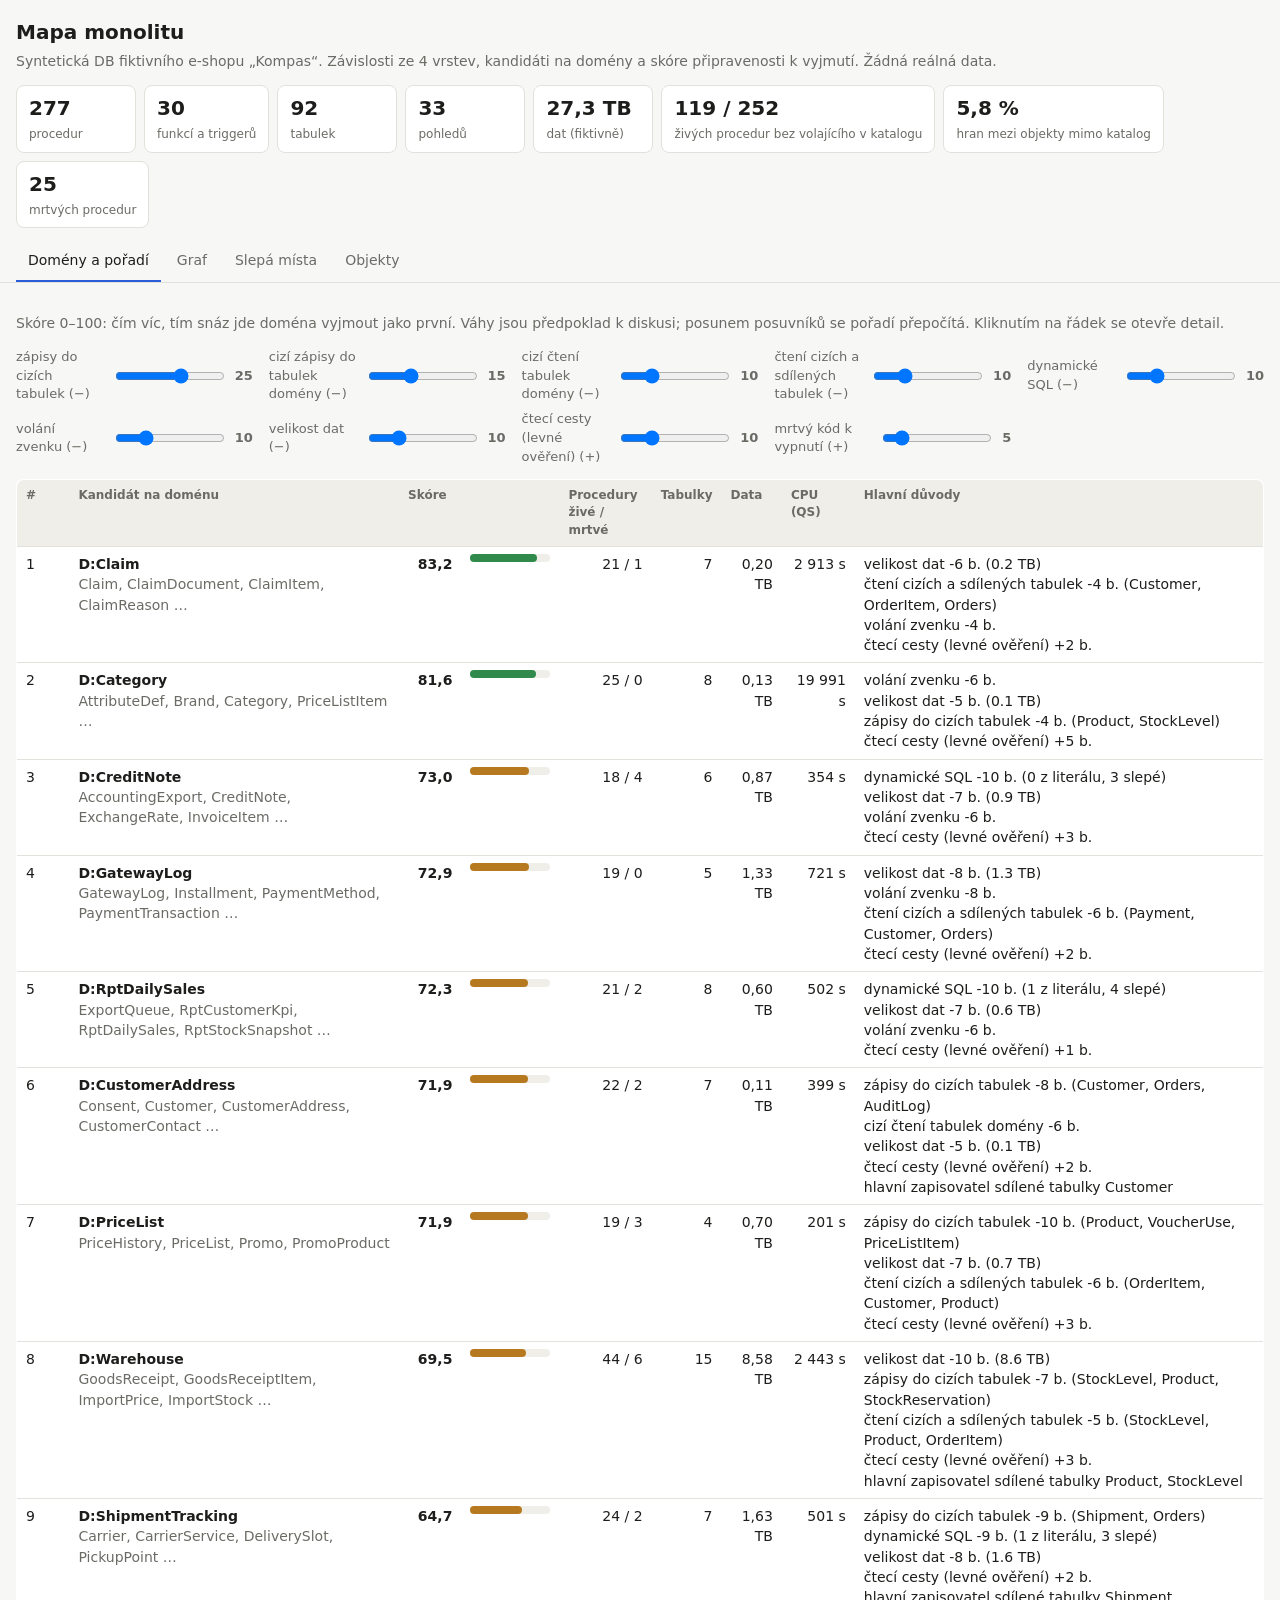
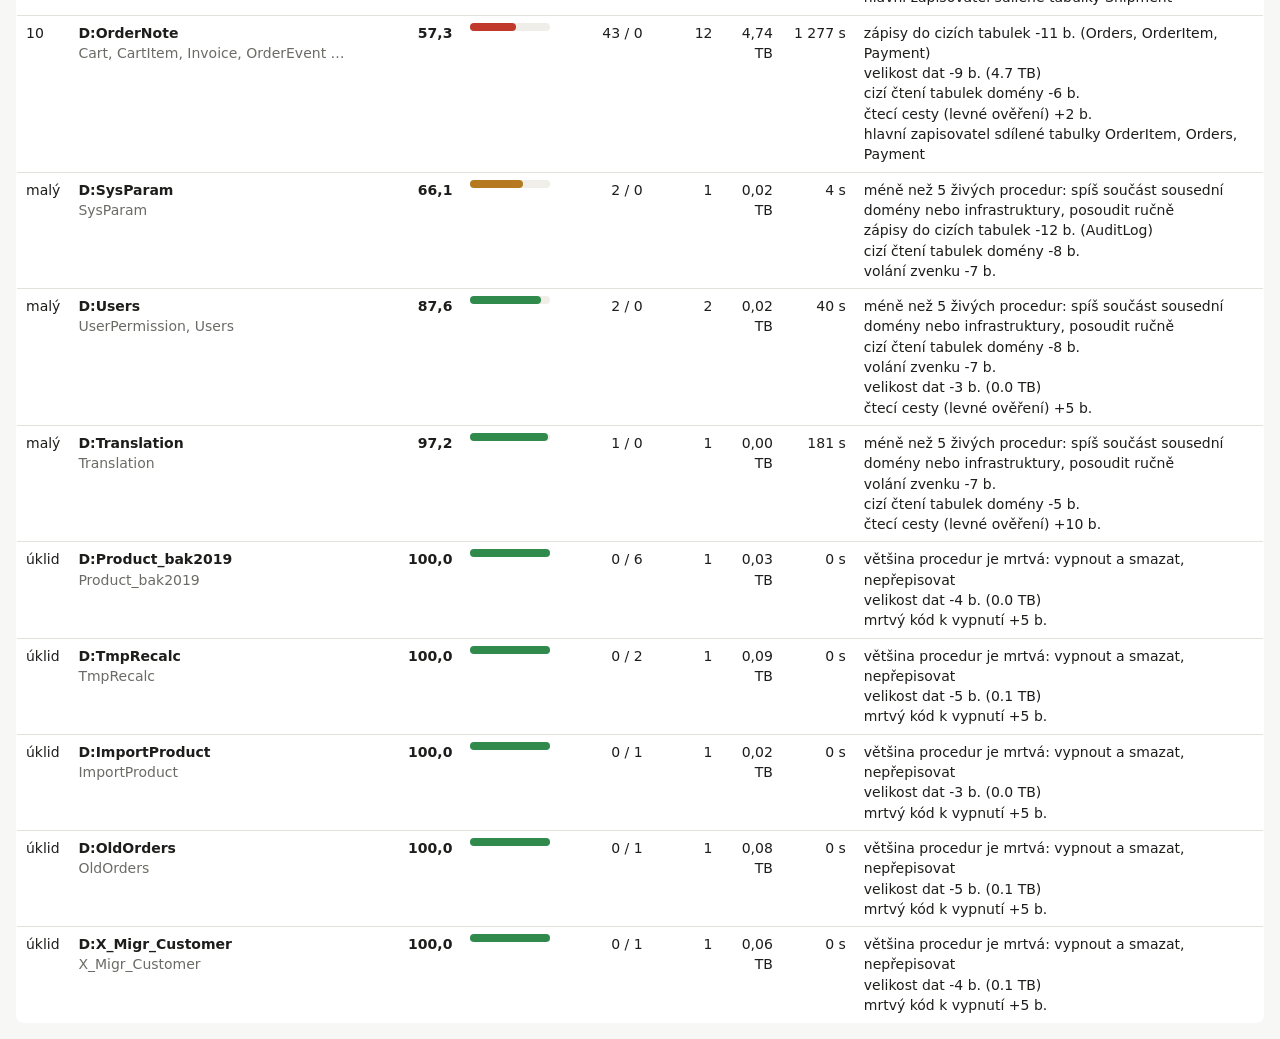
==== mapa-monolitu/site/index.html @ 92e1256c "Výstupy analýzy: out/map.json, out/report.md, kontextové balíčky, site/index.html Vygenerováno pytho" ====
<!doctype html>
<html lang="cs">
<head>
<meta charset="utf-8">
<meta name="viewport" content="width=device-width, initial-scale=1">
<title>Mapa monolitu</title>
<style>
:root{
  --bg:#f7f7f5;--panel:#ffffff;--ink:#1d1d1b;--muted:#6b6b66;--line:#e2e1dc;--accent:#2b5fd9;
  --good:#2f8a4c;--warn:#b7791f;--bad:#c0392b;--chip:#efeee9;--code:#f3f2ee;
  --l-static:#6b7280;--l-dynamic:#d97706;--l-runtime:#7c3aed;--l-client:#0891b2;--l-agent:#db2777;
}
@media (prefers-color-scheme: dark){:root:not([data-theme="light"]){
  --bg:#151514;--panel:#1e1e1c;--ink:#ecebe6;--muted:#a3a29b;--line:#34332f;--accent:#7aa2ff;
  --good:#5cc27f;--warn:#e0a93f;--bad:#ef6b5b;--chip:#2a2a27;--code:#232320;
  --l-static:#9ca3af;--l-dynamic:#f59e0b;--l-runtime:#a78bfa;--l-client:#22d3ee;--l-agent:#f472b6;}}
:root[data-theme="dark"]{
  --bg:#151514;--panel:#1e1e1c;--ink:#ecebe6;--muted:#a3a29b;--line:#34332f;--accent:#7aa2ff;
  --good:#5cc27f;--warn:#e0a93f;--bad:#ef6b5b;--chip:#2a2a27;--code:#232320;
  --l-static:#9ca3af;--l-dynamic:#f59e0b;--l-runtime:#a78bfa;--l-client:#22d3ee;--l-agent:#f472b6;}
*{box-sizing:border-box}
body{margin:0;background:var(--bg);color:var(--ink);font:14px/1.45 system-ui,-apple-system,"Segoe UI",sans-serif}
header{padding:18px 16px 8px;max-width:1400px;margin:0 auto}
h1{font-size:20px;margin:0 0 4px}
.sub{color:var(--muted);margin:0}
.kpis{display:flex;flex-wrap:wrap;gap:8px;margin:14px 0 4px}
.kpi{background:var(--panel);border:1px solid var(--line);border-radius:8px;padding:8px 12px;min-width:120px}
.kpi b{display:block;font-size:20px}
.kpi span{color:var(--muted);font-size:12px}
nav{max-width:1400px;margin:0 auto;padding:0 16px;display:flex;gap:4px;border-bottom:1px solid var(--line);overflow-x:auto}
nav button{background:none;border:0;border-bottom:2px solid transparent;padding:10px 12px;color:var(--muted);font:inherit;cursor:pointer;white-space:nowrap}
nav button.on{color:var(--ink);border-color:var(--accent)}
main{max-width:1400px;margin:0 auto;padding:16px}
.tab{display:none}.tab.on{display:block}
table{border-collapse:collapse;width:100%;background:var(--panel);border:1px solid var(--line);border-radius:8px;overflow:hidden}
th,td{padding:7px 9px;border-bottom:1px solid var(--line);text-align:left;vertical-align:top}
th{font-size:12px;color:var(--muted);font-weight:600;background:var(--chip)}
td.n{text-align:right;font-variant-numeric:tabular-nums}
tr.click{cursor:pointer}tr.click:hover{background:var(--chip)}
.wrap{overflow-x:auto}
.bar{height:8px;border-radius:4px;background:var(--chip);position:relative;min-width:80px}
.bar i{position:absolute;left:0;top:0;bottom:0;border-radius:4px;background:var(--good)}
.chip{display:inline-block;background:var(--chip);border-radius:10px;padding:1px 8px;margin:1px 2px;font-size:12px}
.lay{display:inline-block;width:9px;height:9px;border-radius:50%;margin-right:4px;vertical-align:middle}
.grid{display:grid;grid-template-columns:minmax(0,1fr) 380px;gap:16px}
@media (max-width:900px){.grid{grid-template-columns:1fr}}
.panel{background:var(--panel);border:1px solid var(--line);border-radius:8px;padding:12px}
canvas{width:100%;height:640px;display:block;background:var(--panel);border:1px solid var(--line);border-radius:8px;touch-action:none}
@media (max-width:600px){canvas{height:420px}}
.controls{display:flex;flex-wrap:wrap;gap:8px;align-items:center;margin-bottom:8px}
select,input[type=search]{font:inherit;padding:5px 8px;border:1px solid var(--line);border-radius:6px;background:var(--panel);color:var(--ink);max-width:100%}
label{font-size:13px;color:var(--muted)}
pre{background:var(--code);padding:10px;border-radius:6px;overflow:auto;font-size:12px;max-height:420px}
.muted{color:var(--muted)}
h2{font-size:16px;margin:18px 0 8px}h3{font-size:14px;margin:14px 0 6px}
.weights{display:grid;grid-template-columns:repeat(auto-fill,minmax(230px,1fr));gap:6px 16px;margin:8px 0 12px}
.weights label{display:flex;justify-content:space-between;gap:8px;align-items:center}
.weights input{width:110px}
.note{border-left:3px solid var(--warn);padding:6px 10px;background:var(--panel);margin:8px 0}
ul{padding-left:18px}
</style>
</head>
<body>
<header>
  <h1>Mapa monolitu</h1>
  <p class="sub">Syntetická DB fiktivního e-shopu „Kompas“. Závislosti ze 4 vrstev, kandidáti na domény a skóre připravenosti k vyjmutí. Žádná reálná data.</p>
  <div class="kpis" id="kpis"></div>
</header>
<nav id="nav">
  <button data-t="domeny" class="on">Domény a pořadí</button>
  <button data-t="graf">Graf</button>
  <button data-t="slepa">Slepá místa</button>
  <button data-t="objekty">Objekty</button>
</nav>
<main>
  <section class="tab on" id="domeny">
    <p class="muted">Skóre 0–100: čím víc, tím snáz jde doména vyjmout jako první. Váhy jsou předpoklad k diskusi; posunem posuvníků se pořadí přepočítá. Kliknutím na řádek se otevře detail.</p>
    <div class="weights" id="weights"></div>
    <div class="wrap"><table id="domtab"></table></div>
    <div id="domdetail"></div>
  </section>
  <section class="tab" id="graf">
    <div class="controls">
      <label>Doména <select id="fdom"><option value="">všechny</option></select></label>
      <label><input type="checkbox" id="fshared" checked> sdílené uzly</label>
      <label><input type="checkbox" id="fdead"> mrtvé</label>
      <input type="search" id="fsearch" placeholder="hledat objekt…">
      <span id="legend"></span>
    </div>
    <div class="grid">
      <canvas id="cv"></canvas>
      <div class="panel" id="detail"><p class="muted">Klikni na uzel. Kolečka = procedury a funkce, čtverce = tabulky (velikost podle dat). Barva hrany = vrstva, která ji viděla.</p></div>
    </div>
  </section>
  <section class="tab" id="slepa"></section>
  <section class="tab" id="objekty">
    <div class="controls"><input type="search" id="osearch" placeholder="filtr…"><select id="otype"><option value="">všechny typy</option><option>P</option><option>FN</option><option>TR</option><option>U</option><option>V</option></select></div>
    <div class="grid"><div class="wrap"><table id="otab"></table></div><div class="panel" id="odetail"><p class="muted">Vyber objekt.</p></div></div>
  </section>
</main>
<script>
const DATA = {"generated_by":"mapa-monolitu analyze.py","summary":{"procedures":277,"functions":24,"triggers":6,"tables":92,"views":33,"status":{"živá":250,"mrtvá":25,"mimo okno měření":1,"v klientovi, nepoužitá":1},"layers":{"total":1997,"by_layer":{"static":1959,"dynamic":15,"runtime":36,"client":4},"only":{"static":1956,"client":4,"runtime":21},"not_in_catalog":116,"not_in_catalog_pct":5.8,"entry_edges":{"client":115,"agent":44,"runtime:client":114,"runtime:agent":41,"runtime:web":7,"runtime:other":1}},"shared_tables":{"StockLevel":38,"Product":46,"OrderItem":47,"Orders":68,"Customer":62,"Payment":23,"Shipment":26,"AuditLog":116,"ErrorLog":17,"Counter":21,"JobRun":42},"shared_procs":{"usp_Audit_Write":114,"fn_WorkingDaysBetween":14,"usp_JobRun_Start":40,"usp_JobRun_End":40,"usp_Counter_Next":20,"fn_UserName":12,"fn_SplitString":9,"usp_SysParam_Get":15,"fn_GetSysParam":10,"usp_Error_Log":16,"usp_User_CheckPermission":8,"fn_Translate":8,"fn_IsWorkingDay":12,"usp_Rpt_RptCustomerKpi_GetByCode":8,"usp_Rpt_RptDailySales_GetByCode":8},"shared_owner":{"StockLevel":"D:Warehouse","Product":"D:Warehouse","OrderItem":"D:OrderNote","Orders":"D:OrderNote","Customer":"D:CustomerAddress","Payment":"D:OrderNote","Shipment":"D:ShipmentTracking","AuditLog":"infrastruktura","ErrorLog":"infrastruktura","Counter":"infrastruktura","JobRun":"infrastruktura"},"lpa_iterations":9,"elapsed_s":0.29,"blind":{"caller_dependent":[{"obj":"usp_Product_Brand_Insert","ref":"usp_Audit_Write"},{"obj":"usp_Product_Product_Dispatch","ref":"usp_Product_Brand_GetByCode"},{"obj":"usp_Product_Product_Cancel","ref":"usp_Product_Brand_List"},{"obj":"usp_Claim_Claim_Get","ref":"usp_Audit_Write"},{"obj":"usp_Cust_Customer_Recalc","ref":"usp_Audit_Write"},{"obj":"usp_Cust_CustomerSegment_Dispatch","ref":"usp_Cust_Customer_Insert"},{"obj":"usp_Order_Cancel","ref":"usp_Audit_Write"},{"obj":"usp_Order_CartItem_Cleanup","ref":"usp_Audit_Write"},{"obj":"usp_Order_Recalc","ref":"usp_Audit_Write"},{"obj":"usp_Order_Create","ref":"spSklad_StockMovement_Update"},{"obj":"usp_Order_Create","ref":"usp_Cust_LoyaltyAccount_Merge"},{"obj":"usp_Pay_GatewayLog_Update","ref":"usp_Audit_Write"},{"obj":"usp_Pay_GatewayLog_Update","ref":"usp_Audit_Write"},{"obj":"usp_Price_Promo_Get","ref":"usp_SysParam_Get"},{"obj":"usp_Price_Voucher_Confirm","ref":"usp_Audit_Write"},{"obj":"usp_Rpt_Kpi_RptDailySales","ref":"usp_Audit_Write"},{"obj":"spSklad_Warehouse_Delete","ref":"usp_Audit_Write"}],"cross_db":[{"obj":"usp_Product_ProductAttribute_Cleanup","ref":"Archive.dbo.ProductAttribute_Archive","op":"write"},{"obj":"usp_Cust_Customer_Nightly","ref":"DWH.dbo.Customer_Archive","op":"write"},{"obj":"usp_Inv_Invoice_Hourly","ref":"Accounting.dbo.Invoice_Archive","op":"write"},{"obj":"usp_Inv_YearClose","ref":"Accounting.dbo.YearBalance","op":"write"},{"obj":"usp_Order_OrderStatusHistory_Archive","ref":"DWH.dbo.OrderStatusHistory_Archive","op":"write"},{"obj":"usp_Order_OrderEvent_MonthClose","ref":"Accounting.dbo.OrderEvent_Archive","op":"write"},{"obj":"usp_Order_Export","ref":"Archive.dbo.Orders","op":"write"},{"obj":"usp_Order_OrderNote_Nightly","ref":"Accounting.dbo.OrderNote_Archive","op":"write"},{"obj":"usp_Pay_Payment_Cleanup","ref":"Accounting.dbo.Payment_Archive","op":"write"},{"obj":"usp_Price_PriceHistory_MonthClose","ref":"DWH.dbo.PriceHistory_Archive","op":"write"},{"obj":"usp_Rpt_RptStockSnapshot_MonthClose","ref":"Archive.dbo.RptStockSnapshot","op":"write"},{"obj":"usp_Rpt_RptDailySales_Export","ref":"Accounting.dbo.RptDailySales","op":"write"},{"obj":"usp_AuditLog_Purge","ref":"Archive.dbo.AuditLog_Archive","op":"write"}],"dynamic_blind":[{"obj":"usp_Product_Product_Rebuild"},{"obj":"usp_Inv_AccountingExport_MonthClose"},{"obj":"usp_Inv_Invoice_Sync"},{"obj":"usp_Inv_Invoice_Update"},{"obj":"usp_Inv_ExchangeRate_Approve"},{"obj":"usp_Migr2019_Customer"},{"obj":"usp_Migr2019_Product"},{"obj":"usp_Import_Product"},{"obj":"usp_Import_Stock"},{"obj":"usp_Import_Price"},{"obj":"usp_Tmp_FixStock"},{"obj":"usp_Order_OrderEvent_Cancel"},{"obj":"usp_Pay_Payment_Search"},{"obj":"usp_Rpt_Margin_Sales_2024"},{"obj":"usp_Rpt_Margin_RptDailySales"},{"obj":"usp_Rpt_RptDailySales_MonthClose"},{"obj":"usp_Rpt_Dispatch"},{"obj":"usp_Ship_ShipmentTracking_Delete"},{"obj":"usp_Ship_Shipment_Nightly"},{"obj":"usp_Ship_SendToCarrier"},{"obj":"spSklad_Location_Update"}],"client_unresolved":[{"file":"src\\Konzole\\Reporty\\uReportRunner.pas","line":"211","expression":"'usp_Rpt_' + cbReport.Text"}],"agent_non_tsql":[{"job":"KOMPAS - Feed Heureka","proc":"usp_Rpt_Export_Heureka","subsystem":"PowerShell"}]},"static_dead_but_alive":[{"proc":"spSklad_InventoryCount_Cancel","runtime":19428,"seen_by":["client"],"apps":["Konzole.exe"]},{"proc":"spSklad_InventoryCount_Check","runtime":27383,"seen_by":["client"],"apps":["Konzole.exe"]},{"proc":"spSklad_InventoryCount_Nightly","runtime":2,"seen_by":["agent"],"apps":["SQLAgent - TSQL JobStep"]},{"proc":"spSklad_StockLevel_Close","runtime":8152,"seen_by":["client"],"apps":["Konzole.exe"]},{"proc":"spSklad_StockLevel_Delete","runtime":899,"seen_by":["client"],"apps":["Konzole.exe"]},{"proc":"spSklad_StockReservation_Export","runtime":4032,"seen_by":["agent"],"apps":["SQLAgent - TSQL JobStep"]},{"proc":"spSklad_Warehouse_Approve","runtime":8923,"seen_by":["client"],"apps":["Konzole.exe"]},{"proc":"spSklad_Warehouse_Delete","runtime":3217,"seen_by":["client"],"apps":["Konzole.exe"]},{"proc":"spSklad_Warehouse_Export","runtime":2,"seen_by":["agent"],"apps":["SQLAgent - TSQL JobStep"]},{"proc":"spSklad_Warehouse_SetStatus","runtime":27941,"seen_by":["client"],"apps":["Konzole.exe"]},{"proc":"usp_AuditLog_Purge","runtime":42,"seen_by":["agent"],"apps":["SQLAgent - TSQL JobStep"]},{"proc":"usp_Claim_ClaimReason_Cleanup","runtime":42,"seen_by":["agent"],"apps":["SQLAgent - TSQL JobStep"]},{"proc":"usp_Claim_ClaimReason_Hourly","runtime":42,"seen_by":["agent"],"apps":["SQLAgent - TSQL JobStep"]},{"proc":"usp_Claim_ClaimStatusHistory_Cleanup","runtime":42,"seen_by":["agent"],"apps":["SQLAgent - TSQL JobStep"]},{"proc":"usp_Claim_ClaimStatusHistory_Confirm","runtime":1064,"seen_by":["client"],"apps":["Konzole.exe"]},{"proc":"usp_Claim_Claim_Archive","runtime":4032,"seen_by":["agent"],"apps":["SQLAgent - TSQL JobStep"]},{"proc":"usp_Claim_Create","runtime":199741,"seen_by":["client"],"apps":["Kompas.Web.Api","Konzole.exe"]},{"proc":"usp_Claim_GetDetail","runtime":84948,"seen_by":["client"],"apps":["Kompas.Web.Api","Konzole.exe"]},{"proc":"usp_Claim_OverdueCheck","runtime":42,"seen_by":["agent"],"apps":["SQLAgent - TSQL JobStep"]},{"proc":"usp_Claim_Search","runtime":13848,"seen_by":["client"],"apps":["Konzole.exe"]},{"proc":"usp_Claim_SetStatus","runtime":21,"seen_by":["client"],"apps":["Konzole.exe"]},{"proc":"usp_Cust_CustomerAddress_Confirm","runtime":2112,"seen_by":["client"],"apps":["Konzole.exe"]},{"proc":"usp_Cust_CustomerAddress_Dispatch","runtime":2974,"seen_by":["client"],"apps":["Konzole.exe"]},{"proc":"usp_Cust_CustomerContact_MonthClose","runtime":1008,"seen_by":["agent"],"apps":["SQLAgent - TSQL JobStep"]},{"proc":"usp_Cust_CustomerSegment_Dispatch","runtime":233,"seen_by":["client"],"apps":["Konzole.exe"]},{"proc":"usp_Cust_Customer_MonthClose","runtime":42,"seen_by":["agent"],"apps":["SQLAgent - TSQL JobStep"]},{"proc":"usp_Cust_Customer_Nightly","runtime":1008,"seen_by":["agent"],"apps":["SQLAgent - TSQL JobStep"]},{"proc":"usp_Cust_Customer_Rebuild","runtime":33813,"seen_by":["client"],"apps":["Konzole.exe"]},{"proc":"usp_Import_Stock","runtime":1008,"seen_by":["agent"],"apps":["SQLAgent - TSQL JobStep"]},{"proc":"usp_Inv_AccountingExport_MonthClose","runtime":42,"seen_by":["agent"],"apps":["SQLAgent - TSQL JobStep"]},{"proc":"usp_Inv_Invoice_Confirm","runtime":69,"seen_by":["client"],"apps":["Konzole.exe"]},{"proc":"usp_Inv_Invoice_Hourly","runtime":4032,"seen_by":["agent"],"apps":["SQLAgent - TSQL JobStep"]},{"proc":"usp_Inv_Invoice_Rebuild","runtime":22,"seen_by":["client"],"apps":["Konzole.exe"]},{"proc":"usp_Inv_Invoice_Sync","runtime":23085,"seen_by":["client"],"apps":["Konzole.exe"]},{"proc":"usp_Inv_LedgerEntry_MonthClose","runtime":1008,"seen_by":["agent"],"apps":["SQLAgent - TSQL JobStep"]},{"proc":"usp_Inv_VatRate_Dispatch","runtime":312,"seen_by":["client"],"apps":["Konzole.exe"]},{"proc":"usp_Order_Cancel","runtime":151,"seen_by":["client"],"apps":["Konzole.exe"]},{"proc":"usp_Order_CartItem_Archive","runtime":2,"seen_by":["agent"],"apps":["SQLAgent - TSQL JobStep"]},{"proc":"usp_Order_CartItem_Cleanup","runtime":42,"seen_by":["agent"],"apps":["SQLAgent - TSQL JobStep"]},{"proc":"usp_Order_Create","runtime":46301,"seen_by":["client"],"apps":["Kompas.Web.Api","Konzole.exe"]},{"proc":"usp_Order_Dispatch","runtime":198,"seen_by":["client"],"apps":["Konzole.exe"]},{"proc":"usp_Order_Export","runtime":2,"seen_by":["agent"],"apps":["SQLAgent - TSQL JobStep"]},{"proc":"usp_Order_OrderEvent_Cancel","runtime":25,"seen_by":["client"],"apps":["Konzole.exe"]},{"proc":"usp_Order_OrderEvent_MonthClose","runtime":42,"seen_by":["agent"],"apps":["SQLAgent - TSQL JobStep"]},{"proc":"usp_Order_OrderEvent_Sync","runtime":308,"seen_by":["client"],"apps":["Konzole.exe"]},{"proc":"usp_Order_OrderItem_Nightly","runtime":1008,"seen_by":["agent"],"apps":["SQLAgent - TSQL JobStep"]},{"proc":"usp_Order_OrderNote_Check","runtime":993,"seen_by":["client"],"apps":["Konzole.exe"]},{"proc":"usp_Order_OrderNote_Nightly","runtime":42,"seen_by":["agent"],"apps":["SQLAgent - TSQL JobStep"]},{"proc":"usp_Order_OrderStatusHistory_Archive","runtime":2,"seen_by":["agent"],"apps":["SQLAgent - TSQL JobStep"]},{"proc":"usp_Order_Sync","runtime":143,"seen_by":["client"],"apps":["Konzole.exe"]},{"proc":"usp_Pay_Installment_Delete","runtime":2842,"seen_by":["client"],"apps":["Konzole.exe"]},{"proc":"usp_Pay_PaymentTransaction_Dispatch","runtime":1421,"seen_by":["client"],"apps":["Konzole.exe"]},{"proc":"usp_Pay_PaymentTransaction_Sync","runtime":4130,"seen_by":["client"],"apps":["Konzole.exe"]},{"proc":"usp_Pay_Payment_Cancel","runtime":260,"seen_by":["client"],"apps":["Konzole.exe"]},{"proc":"usp_Pay_Payment_Cleanup","runtime":42,"seen_by":["agent"],"apps":["SQLAgent - TSQL JobStep"]},{"proc":"usp_Pay_Payment_List","runtime":8307,"seen_by":["client"],"apps":["Konzole.exe"]},{"proc":"usp_Po_GoodsReceipt_Get","runtime":197,"seen_by":["client"],"apps":["Konzole.exe"]},{"proc":"usp_Po_GoodsReceipt_GetDetail","runtime":9369,"seen_by":["client"],"apps":["Konzole.exe"]},{"proc":"usp_Po_GoodsReceipt_Sync","runtime":26501,"seen_by":["client"],"apps":["Konzole.exe"]},{"proc":"usp_Po_Supplier_Cancel","runtime":317,"seen_by":["client"],"apps":["Konzole.exe"]},{"proc":"usp_Po_Supplier_Close","runtime":31058,"seen_by":["client"],"apps":["Konzole.exe"]},{"proc":"usp_Po_Supplier_Dispatch","runtime":2178,"seen_by":["client"],"apps":["Konzole.exe"]},{"proc":"usp_Po_Supplier_Hourly","runtime":4032,"seen_by":["agent"],"apps":["SQLAgent - TSQL JobStep"]},{"proc":"usp_Po_Supplier_SetStatus","runtime":18212,"seen_by":["client"],"apps":["Konzole.exe"]},{"proc":"usp_Price_PriceHistory_MonthClose","runtime":42,"seen_by":["agent"],"apps":["SQLAgent - TSQL JobStep"]},{"proc":"usp_Price_PriceList_MonthClose","runtime":42,"seen_by":["agent"],"apps":["SQLAgent - TSQL JobStep"]},{"proc":"usp_Price_PriceList_SetStatus","runtime":4173,"seen_by":["client"],"apps":["Konzole.exe"]},{"proc":"usp_Price_Promo_Cancel","runtime":2277,"seen_by":["client"],"apps":["Konzole.exe"]},{"proc":"usp_Price_Promo_Import","runtime":141,"seen_by":["client"],"apps":["Konzole.exe"]},{"proc":"usp_Price_Promo_Save","runtime":39589,"seen_by":["client"],"apps":["Konzole.exe"]},{"proc":"usp_Price_Voucher_Confirm","runtime":933,"seen_by":["client"],"apps":["Konzole.exe"]},{"proc":"usp_Product_AttributeDef_Process","runtime":51,"seen_by":["client"],"apps":["Konzole.exe"]},{"proc":"usp_Product_Brand_Cleanup","runtime":2,"seen_by":["agent"],"apps":["SQLAgent - TSQL JobStep"]},{"proc":"usp_Product_Category_Nightly","runtime":2,"seen_by":["agent"],"apps":["SQLAgent - TSQL JobStep"]},{"proc":"usp_Product_ProductAttribute_Cleanup","runtime":2,"seen_by":["agent"],"apps":["SQLAgent - TSQL JobStep"]},{"proc":"usp_Product_ProductAttribute_Process","runtime":371144,"seen_by":["jen běh"],"apps":["Kompas.Web.Api"]},{"proc":"usp_Product_ProductCategory_GetByCode","runtime":29102,"seen_by":["client"],"apps":["Konzole.exe"]},{"proc":"usp_Product_Product_Cancel","runtime":3959,"seen_by":["client"],"apps":["Konzole.exe"]},{"proc":"usp_Product_Product_Confirm","runtime":260,"seen_by":["client"],"apps":["Konzole.exe"]},{"proc":"usp_Product_Product_Dispatch","runtime":535083,"seen_by":["jen běh"],"apps":["Kompas.Web.Api"]},{"proc":"usp_Product_Product_Find","runtime":389172,"seen_by":["jen běh"],"apps":["Kompas.Web.Api"]},{"proc":"usp_Product_Product_Rebuild","runtime":181616,"seen_by":["jen běh"],"apps":["Kompas.Web.Api"]},{"proc":"usp_Rpt_Customers_RptDailySales","runtime":292,"seen_by":["client"],"apps":["Konzole.exe"]},{"proc":"usp_Rpt_Dispatch","runtime":12096,"seen_by":["agent"],"apps":["SQLAgent - TSQL JobStep"]},{"proc":"usp_Rpt_Export_Accounting","runtime":5851,"seen_by":["jen běh"],"apps":[]},{"proc":"usp_Rpt_Export_Email","runtime":2050,"seen_by":["jen běh"],"apps":[]},{"proc":"usp_Rpt_Export_Heureka","runtime":3499,"seen_by":["agent"],"apps":[".Net SqlClient Data Provider (Invoke-Sqlcmd)"]},{"proc":"usp_Rpt_Export_RptDailySales","runtime":67,"seen_by":["client"],"apps":["Konzole.exe"]},{"proc":"usp_Rpt_Export_Sales_2026","runtime":293,"seen_by":["client"],"apps":["Konzole.exe"]},{"proc":"usp_Rpt_Kpi_ExportQueue","runtime":142,"seen_by":["client"],"apps":["Konzole.exe"]},{"proc":"usp_Rpt_Kpi_RptDailySales","runtime":3685,"seen_by":["client"],"apps":["Konzole.exe"]},{"proc":"usp_Rpt_Margin_RptDailySales","runtime":37301,"seen_by":["client"],"apps":["Konzole.exe"]},{"proc":"usp_Rpt_Margin_Sales_2024","runtime":12393,"seen_by":["client"],"apps":["Konzole.exe"]},{"proc":"usp_Rpt_RptDailySales_Cleanup","runtime":2,"seen_by":["agent"],"apps":["SQLAgent - TSQL JobStep"]},{"proc":"usp_Rpt_RptDailySales_Export","runtime":4032,"seen_by":["agent"],"apps":["SQLAgent - TSQL JobStep"]},{"proc":"usp_Rpt_RptDailySales_MonthClose","runtime":1008,"seen_by":["agent"],"apps":["SQLAgent - TSQL JobStep"]},{"proc":"usp_Rpt_RptStockSnapshot_Cleanup","runtime":42,"seen_by":["agent"],"apps":["SQLAgent - TSQL JobStep"]},{"proc":"usp_Rpt_RptStockSnapshot_MonthClose","runtime":4032,"seen_by":["agent"],"apps":["SQLAgent - TSQL JobStep"]},{"proc":"usp_Rpt_Sales_2024_Cleanup","runtime":42,"seen_by":["agent"],"apps":["SQLAgent - TSQL JobStep"]},{"proc":"usp_Rpt_Sales_2026_MonthClose","runtime":2,"seen_by":["agent"],"apps":["SQLAgent - TSQL JobStep"]},{"proc":"usp_Rpt_Stock_RptDailySales","runtime":5030,"seen_by":["client"],"apps":["Konzole.exe"]},{"proc":"usp_Rpt_Weekly_RptDailySales","runtime":6894,"seen_by":["client"],"apps":["Konzole.exe"]},{"proc":"usp_Ship_CarrierService_Cancel","runtime":123,"seen_by":["client"],"apps":["Konzole.exe"]},{"proc":"usp_Ship_Carrier_CeskaPosta","runtime":4928,"seen_by":["client"],"apps":["Konzole.exe"]},{"proc":"usp_Ship_Carrier_GLS_old","runtime":170,"seen_by":["client"],"apps":["Konzole.exe"]},{"proc":"usp_Ship_Carrier_PPL","runtime":539,"seen_by":["client"],"apps":["Konzole.exe"]},{"proc":"usp_Ship_DeliverySlot_Cleanup","runtime":42,"seen_by":["agent"],"apps":["SQLAgent - TSQL JobStep"]},{"proc":"usp_Ship_DeliverySlot_Close","runtime":9152,"seen_by":["client"],"apps":["Konzole.exe"]},{"proc":"usp_Ship_DeliverySlot_List","runtime":22,"seen_by":["client"],"apps":["Konzole.exe"]},{"proc":"usp_Ship_SendToCarrier","runtime":447,"seen_by":["client"],"apps":["Konzole.exe"]},{"proc":"usp_Ship_ShipmentItem_Cleanup","runtime":42,"seen_by":["agent"],"apps":["SQLAgent - TSQL JobStep"]},{"proc":"usp_Ship_ShipmentItem_Dispatch","runtime":1236,"seen_by":["client"],"apps":["Konzole.exe"]},{"proc":"usp_Ship_Shipment_List","runtime":103,"seen_by":["client"],"apps":["Konzole.exe"]},{"proc":"usp_Ship_Shipment_Nightly","runtime":42,"seen_by":["agent"],"apps":["SQLAgent - TSQL JobStep"]},{"proc":"usp_Ship_Shipment_Rebuild","runtime":1494,"seen_by":["client"],"apps":["Konzole.exe"]},{"proc":"usp_SysParam_Set","runtime":6839,"seen_by":["client"],"apps":["Konzole.exe"]},{"proc":"usp_Translation_Get","runtime":38149,"seen_by":["client"],"apps":["Konzole.exe"]},{"proc":"usp_User_Get","runtime":45,"seen_by":["client"],"apps":["Konzole.exe"]},{"proc":"usp_User_Save","runtime":9290,"seen_by":["client"],"apps":["Konzole.exe"]}],"weights":{"foreign_writes":25,"inbound_writes":15,"inbound_reads":10,"foreign_reads":10,"dynamic_sql":10,"external_calls":10,"data_size":10,"bonus_readonly":10,"bonus_dead":5},"weight_labels":{"foreign_writes":"zápisy do cizích tabulek","inbound_writes":"cizí zápisy do tabulek domény","inbound_reads":"cizí čtení tabulek domény","foreign_reads":"čtení cizích a sdílených tabulek","dynamic_sql":"dynamické SQL","external_calls":"volání zvenku","data_size":"velikost dat","bonus_readonly":"čtecí cesty (levné ověření)","bonus_dead":"mrtvý kód k vypnutí"},"evaluation":{"purity":0.879,"clusters":18,"true_domains":13,"majority":{"D:CreditNote":"Invoicing","D:Category":"Catalog","D:ShipmentTracking":"Shipping","D:OrderNote":"Orders","D:Claim":"Claims","D:CustomerAddress":"Customers","D:RptDailySales":"Reporting","D:GatewayLog":"Payments","D:Warehouse":"Warehouse","D:ImportProduct":"Legacy","D:OldOrders":"Legacy","D:PriceList":"Pricing","D:Product_bak2019":"Legacy","D:SysParam":"Shared","D:TmpRecalc":"Legacy","D:Translation":"Shared","D:Users":"Shared","D:X_Migr_Customer":"Legacy"},"split":{"Invoicing":["D:CreditNote"],"Catalog":["D:Category"],"Shipping":["D:ShipmentTracking"],"Orders":["D:OrderNote"],"Claims":["D:Claim"],"Customers":["D:CustomerAddress"],"Reporting":["D:RptDailySales"],"Payments":["D:GatewayLog"],"Warehouse":["D:Warehouse"],"Legacy":["D:ImportProduct","D:OldOrders","D:Product_bak2019","D:TmpRecalc","D:X_Migr_Customer"],"Pricing":["D:PriceList"],"Shared":["D:SysParam","D:Translation","D:Users"]},"absorbed":["Purchasing"],"dead_true":26,"dead_found":26,"dead_tp":26,"dead_fp":[],"dead_fn":[],"yearly_detected":true,"dyn_true":30,"dyn_found":30,"dyn_missed":[],"dyn_false":[],"client_unused_true":["usp_Order_OrderNote_Rebuild"]},"total_size_gb":27325.2,"live_procs":252,"modularity":0.762,"merges":15},"domains":[{"domain":"D:Claim","score":83.2,"components":{"foreign_writes":0.125,"inbound_writes":0.0,"inbound_reads":0.0,"foreign_reads":0.387,"dynamic_sql":0.286,"external_calls":0.381,"data_size":0.575,"bonus_readonly":0.238,"bonus_dead":0.045},"contrib":{"foreign_writes":-3.1,"inbound_writes":-0.0,"inbound_reads":-0.0,"foreign_reads":-3.9,"dynamic_sql":-2.9,"external_calls":-3.8,"data_size":-5.7,"bonus_readonly":2.4,"bonus_dead":0.2},"own_shared":[],"n_procs":22,"n_live":21,"n_dead":1,"n_tables":7,"tables":["Claim","ClaimDocument","ClaimItem","ClaimReason","ClaimStatusHistory","ReturnRequest","ServiceCenter"],"size_gb":198.3,"readonly":5,"dyn_literal":2,"dyn_blind":0,"foreign_write_targets":{"AuditLog":1,"ExportQueue":1,"StockLevel":1},"foreign_read_targets":{"Customer":9,"OrderItem":5,"Orders":5,"Product":2,"SysParam":1,"StockLevel":1,"Payment":1},"inbound_writers":{},"external":{"client":7,"agent":5,"web":2},"cpu_ms":2912828,"dead_share":0.05,"cleanup_only":false,"too_small":false,"why":["velikost dat -6 b. (0.2 TB)","čtení cizích a sdílených tabulek -4 b. (Customer, OrderItem, Orders)","volání zvenku -4 b.","čtecí cesty (levné ověření) +2 b."],"order":1},{"domain":"D:Category","score":81.6,"components":{"foreign_writes":0.148,"inbound_writes":0.042,"inbound_reads":0.176,"foreign_reads":0.357,"dynamic_sql":0.24,"external_calls":0.587,"data_size":0.529,"bonus_readonly":0.48,"bonus_dead":0.0},"contrib":{"foreign_writes":-3.7,"inbound_writes":-0.6,"inbound_reads":-1.8,"foreign_reads":-3.6,"dynamic_sql":-2.4,"external_calls":-5.9,"data_size":-5.3,"bonus_readonly":4.8,"bonus_dead":0.0},"own_shared":[],"n_procs":25,"n_live":25,"n_dead":0,"n_tables":8,"tables":["AttributeDef","Brand","Category","PriceListItem","ProductAttribute","ProductCategory","ProductImage","ProductText"],"size_gb":129.8,"readonly":12,"dyn_literal":0,"dyn_blind":1,"foreign_write_targets":{"Product":3,"StockLevel":1},"foreign_read_targets":{"Product":8,"SupplierProduct":8,"StockLevel":4,"PriceList":1,"Customer":1,"OrderItem":1,"Promo":1,"VoucherUse":1},"inbound_writers":{"D:PriceList":1},"external":{"client":11,"jiné domény":4,"agent":3,"web":4},"cpu_ms":19991185,"dead_share":0.0,"cleanup_only":false,"too_small":false,"why":["volání zvenku -6 b.","velikost dat -5 b. (0.1 TB)","zápisy do cizích tabulek -4 b. (Product, StockLevel)","čtecí cesty (levné ověření) +5 b."],"order":2},{"domain":"D:CreditNote","score":73.0,"components":{"foreign_writes":0.087,"inbound_writes":0.045,"inbound_reads":0.0,"foreign_reads":0.547,"dynamic_sql":1.0,"external_calls":0.556,"data_size":0.735,"bonus_readonly":0.333,"bonus_dead":0.182},"contrib":{"foreign_writes":-2.2,"inbound_writes":-0.7,"inbound_reads":-0.0,"foreign_reads":-5.5,"dynamic_sql":-10.0,"external_calls":-5.6,"data_size":-7.3,"bonus_readonly":3.3,"bonus_dead":0.9},"own_shared":[],"n_procs":22,"n_live":18,"n_dead":4,"n_tables":6,"tables":["AccountingExport","CreditNote","ExchangeRate","InvoiceItem","LedgerEntry","VatRate"],"size_gb":868.7,"readonly":6,"dyn_literal":0,"dyn_blind":3,"foreign_write_targets":{"Invoice":2},"foreign_read_targets":{"Invoice":12,"Customer":5,"OrderItem":4,"Orders":4,"Product":2,"Payment":2},"inbound_writers":{"D:OrderNote":1},"external":{"jiné domény":3,"client":8,"agent":4},"cpu_ms":354153,"dead_share":0.18,"cleanup_only":false,"too_small":false,"why":["dynamické SQL -10 b. (0 z literálu, 3 slepé)","velikost dat -7 b. (0.9 TB)","volání zvenku -6 b.","čtecí cesty (levné ověření) +3 b."],"order":3},{"domain":"D:GatewayLog","score":72.9,"components":{"foreign_writes":0.179,"inbound_writes":0.0,"inbound_reads":0.0,"foreign_reads":0.554,"dynamic_sql":0.316,"external_calls":0.772,"data_size":0.781,"bonus_readonly":0.158,"bonus_dead":0.0},"contrib":{"foreign_writes":-4.5,"inbound_writes":-0.0,"inbound_reads":-0.0,"foreign_reads":-5.5,"dynamic_sql":-3.2,"external_calls":-7.7,"data_size":-7.8,"bonus_readonly":1.6,"bonus_dead":0.0},"own_shared":[],"n_procs":19,"n_live":19,"n_dead":0,"n_tables":5,"tables":["GatewayLog","Installment","PaymentMethod","PaymentTransaction","Refund"],"size_gb":1329.3,"readonly":3,"dyn_literal":0,"dyn_blind":1,"foreign_write_targets":{"Orders":3,"Payment":2},"foreign_read_targets":{"Payment":12,"Customer":10,"Orders":7,"LedgerEntry":1,"Invoice":1},"inbound_writers":{},"external":{"client":9,"jiné domény":12,"agent":1},"cpu_ms":721033,"dead_share":0.0,"cleanup_only":false,"too_small":false,"why":["velikost dat -8 b. (1.3 TB)","volání zvenku -8 b.","čtení cizích a sdílených tabulek -6 b. (Payment, Customer, Orders)","čtecí cesty (levné ověření) +2 b."],"order":4},{"domain":"D:RptDailySales","score":72.3,"components":{"foreign_writes":0.0,"inbound_writes":0.033,"inbound_reads":0.077,"foreign_reads":0.516,"dynamic_sql":1.0,"external_calls":0.571,"data_size":0.695,"bonus_readonly":0.095,"bonus_dead":0.087},"contrib":{"foreign_writes":-0.0,"inbound_writes":-0.5,"inbound_reads":-0.8,"foreign_reads":-5.2,"dynamic_sql":-10.0,"external_calls":-5.7,"data_size":-6.9,"bonus_readonly":1.0,"bonus_dead":0.4},"own_shared":[],"n_procs":23,"n_live":21,"n_dead":2,"n_tables":8,"tables":["ExportQueue","RptCustomerKpi","RptDailySales","RptStockSnapshot","Sales_2023","Sales_2024","Sales_2025","Sales_2026"],"size_gb":599.7,"readonly":2,"dyn_literal":1,"dyn_blind":4,"foreign_write_targets":{},"foreign_read_targets":{"Orders":8,"Product":7,"Customer":6,"OrderItem":6,"Payment":6,"Shipment":5,"StockLevel":4,"Invoice":3},"inbound_writers":{"D:Claim":1},"external":{"client":9,"agent":9,"other":1},"cpu_ms":502256,"dead_share":0.09,"cleanup_only":false,"too_small":false,"why":["dynamické SQL -10 b. (1 z literálu, 4 slepé)","velikost dat -7 b. (0.6 TB)","volání zvenku -6 b.","čtecí cesty (levné ověření) +1 b."],"order":5},{"domain":"D:CustomerAddress","score":71.9,"components":{"foreign_writes":0.31,"inbound_writes":0.133,"inbound_reads":0.637,"foreign_reads":0.418,"dynamic_sql":0.0,"external_calls":0.485,"data_size":0.515,"bonus_readonly":0.182,"bonus_dead":0.083},"contrib":{"foreign_writes":-7.8,"inbound_writes":-2.0,"inbound_reads":-6.4,"foreign_reads":-4.2,"dynamic_sql":-0.0,"external_calls":-4.8,"data_size":-5.1,"bonus_readonly":1.8,"bonus_dead":0.4},"own_shared":["Customer"],"n_procs":24,"n_live":22,"n_dead":2,"n_tables":7,"tables":["Consent","Customer","CustomerAddress","CustomerContact","CustomerSegment","LoyaltyAccount","LoyaltyTransaction"],"size_gb":113.4,"readonly":4,"dyn_literal":0,"dyn_blind":0,"foreign_write_targets":{"Customer":6,"Orders":2,"AuditLog":1},"foreign_read_targets":{"Customer":15,"Orders":6,"Invoice":4,"SysParam":1,"Carrier":1,"Shipment":1},"inbound_writers":{"D:OrderNote":4},"external":{"client":11,"agent":3,"jiné domény":2},"cpu_ms":399121,"dead_share":0.08,"cleanup_only":false,"too_small":false,"why":["zápisy do cizích tabulek -8 b. (Customer, Orders, AuditLog)","cizí čtení tabulek domény -6 b.","velikost dat -5 b. (0.1 TB)","čtecí cesty (levné ověření) +2 b.","hlavní zapisovatel sdílené tabulky Customer"],"order":6},{"domain":"D:PriceList","score":71.9,"components":{"foreign_writes":0.381,"inbound_writes":0.0,"inbound_reads":0.308,"foreign_reads":0.612,"dynamic_sql":0.0,"external_calls":0.561,"data_size":0.712,"bonus_readonly":0.263,"bonus_dead":0.136},"contrib":{"foreign_writes":-9.5,"inbound_writes":-0.0,"inbound_reads":-3.1,"foreign_reads":-6.1,"dynamic_sql":-0.0,"external_calls":-5.6,"data_size":-7.1,"bonus_readonly":2.6,"bonus_dead":0.7},"own_shared":[],"n_procs":22,"n_live":19,"n_dead":3,"n_tables":4,"tables":["PriceHistory","PriceList","Promo","PromoProduct"],"size_gb":703.1,"readonly":5,"dyn_literal":0,"dyn_blind":0,"foreign_write_targets":{"Product":4,"VoucherUse":2,"PriceListItem":1,"Voucher":1},"foreign_read_targets":{"OrderItem":8,"Customer":6,"Product":6,"Voucher":4,"PriceListItem":3,"VoucherUse":1,"StockLevel":1,"SupplierProduct":1},"inbound_writers":{},"external":{"jiné domény":4,"client":10,"agent":2},"cpu_ms":200743,"dead_share":0.14,"cleanup_only":false,"too_small":false,"why":["zápisy do cizích tabulek -10 b. (Product, VoucherUse, PriceListItem)","velikost dat -7 b. (0.7 TB)","čtení cizích a sdílených tabulek -6 b. (OrderItem, Customer, Product)","čtecí cesty (levné ověření) +3 b."],"order":7},{"domain":"D:Warehouse","score":69.5,"components":{"foreign_writes":0.291,"inbound_writes":0.182,"inbound_reads":0.398,"foreign_reads":0.466,"dynamic_sql":0.205,"external_calls":0.379,"data_size":0.983,"bonus_readonly":0.318,"bonus_dead":0.12},"contrib":{"foreign_writes":-7.3,"inbound_writes":-2.7,"inbound_reads":-4.0,"foreign_reads":-4.7,"dynamic_sql":-2.0,"external_calls":-3.8,"data_size":-9.8,"bonus_readonly":3.2,"bonus_dead":0.6},"own_shared":["Product","StockLevel"],"n_procs":50,"n_live":44,"n_dead":6,"n_tables":15,"tables":["GoodsReceipt","GoodsReceiptItem","ImportPrice","ImportStock","InventoryCount","InventoryCountItem","Location","Product","PurchaseOrder","PurchaseOrderItem","StockLevel","StockMovement","Supplier","SupplierProduct","Warehouse"],"size_gb":8578.5,"readonly":14,"dyn_literal":1,"dyn_blind":1,"foreign_write_targets":{"StockLevel":8,"Product":7,"StockReservation":1},"foreign_read_targets":{"StockLevel":19,"Product":16,"OrderItem":6,"Orders":5,"StockReservation":5,"SysParam":2,"Cart":1,"CartItem":1},"inbound_writers":{"D:PriceList":4,"D:Category":4,"D:OrderNote":3,"D:Claim":1},"external":{"client":19,"agent":5,"jiné domény":1},"cpu_ms":2442742,"dead_share":0.12,"cleanup_only":false,"too_small":false,"why":["velikost dat -10 b. (8.6 TB)","zápisy do cizích tabulek -7 b. (StockLevel, Product, StockReservation)","čtení cizích a sdílených tabulek -5 b. (StockLevel, Product, OrderItem)","čtecí cesty (levné ověření) +3 b.","hlavní zapisovatel sdílené tabulky Product, StockLevel"],"order":8},{"domain":"D:ShipmentTracking","score":64.7,"components":{"foreign_writes":0.351,"inbound_writes":0.028,"inbound_reads":0.153,"foreign_reads":0.539,"dynamic_sql":0.875,"external_calls":0.444,"data_size":0.803,"bonus_readonly":0.167,"bonus_dead":0.077},"contrib":{"foreign_writes":-8.8,"inbound_writes":-0.4,"inbound_reads":-1.5,"foreign_reads":-5.4,"dynamic_sql":-8.8,"external_calls":-4.4,"data_size":-8.0,"bonus_readonly":1.7,"bonus_dead":0.4},"own_shared":["Shipment"],"n_procs":26,"n_live":24,"n_dead":2,"n_tables":7,"tables":["Carrier","CarrierService","DeliverySlot","PickupPoint","Shipment","ShipmentItem","ShipmentTracking"],"size_gb":1629.2,"readonly":4,"dyn_literal":1,"dyn_blind":3,"foreign_write_targets":{"Shipment":11,"Orders":2},"foreign_read_targets":{"Shipment":17,"CustomerAddress":9,"Orders":6,"Customer":5,"OrderItem":4},"inbound_writers":{"D:OrderNote":1},"external":{"client":11,"agent":3,"jiné domény":2},"cpu_ms":501074,"dead_share":0.08,"cleanup_only":false,"too_small":false,"why":["zápisy do cizích tabulek -9 b. (Shipment, Orders)","dynamické SQL -9 b. (1 z literálu, 3 slepé)","velikost dat -8 b. (1.6 TB)","čtecí cesty (levné ověření) +2 b.","hlavní zapisovatel sdílené tabulky Shipment"],"order":9},{"domain":"D:OrderNote","score":57.3,"components":{"foreign_writes":0.438,"inbound_writes":0.192,"inbound_reads":0.615,"foreign_reads":0.602,"dynamic_sql":0.488,"external_calls":0.496,"data_size":0.919,"bonus_readonly":0.233,"bonus_dead":0.0},"contrib":{"foreign_writes":-11.0,"inbound_writes":-2.9,"inbound_reads":-6.2,"foreign_reads":-6.0,"dynamic_sql":-4.9,"external_calls":-5.0,"data_size":-9.2,"bonus_readonly":2.3,"bonus_dead":0.0},"own_shared":["OrderItem","Orders","Payment"],"n_procs":43,"n_live":43,"n_dead":0,"n_tables":12,"tables":["Cart","CartItem","Invoice","OrderEvent","OrderItem","OrderNote","OrderStatusHistory","Orders","Payment","StockReservation","Voucher","VoucherUse"],"size_gb":4741.8,"readonly":10,"dyn_literal":3,"dyn_blind":2,"foreign_write_targets":{"Orders":14,"OrderItem":5,"Payment":3,"Customer":3,"StockLevel":2,"Warehouse":1,"AuditLog":1,"ExchangeRate":1,"LoyaltyTransaction":1,"Shipment":1},"foreign_read_targets":{"Orders":18,"OrderItem":10,"Product":9,"Customer":8,"StockLevel":7,"PriceListItem":7,"Promo":6,"Payment":5},"inbound_writers":{"D:GatewayLog":5,"D:PriceList":3,"D:CreditNote":2,"D:CustomerAddress":2,"D:ShipmentTracking":2,"D:Warehouse":1},"external":{"jiné domény":13,"client":12,"agent":7,"web":1},"cpu_ms":1277227,"dead_share":0.0,"cleanup_only":false,"too_small":false,"why":["zápisy do cizích tabulek -11 b. (Orders, OrderItem, Payment)","velikost dat -9 b. (4.7 TB)","cizí čtení tabulek domény -6 b.","čtecí cesty (levné ověření) +2 b.","hlavní zapisovatel sdílené tabulky OrderItem, Orders, Payment"],"order":10},{"domain":"D:SysParam","score":66.2,"components":{"foreign_writes":0.5,"inbound_writes":0.0,"inbound_reads":0.818,"foreign_reads":0.333,"dynamic_sql":0.0,"external_calls":0.667,"data_size":0.317,"bonus_readonly":0.0,"bonus_dead":0.0},"contrib":{"foreign_writes":-12.5,"inbound_writes":-0.0,"inbound_reads":-8.2,"foreign_reads":-3.3,"dynamic_sql":-0.0,"external_calls":-6.7,"data_size":-3.2,"bonus_readonly":0.0,"bonus_dead":0.0},"own_shared":[],"n_procs":2,"n_live":2,"n_dead":0,"n_tables":1,"tables":["SysParam"],"size_gb":17.5,"readonly":0,"dyn_literal":0,"dyn_blind":0,"foreign_write_targets":{"AuditLog":1},"foreign_read_targets":{"AuditLog":1},"inbound_writers":{},"external":{"agent":1,"client":1},"cpu_ms":4075,"dead_share":0.0,"cleanup_only":false,"too_small":true,"why":["méně než 5 živých procedur: spíš součást sousední domény nebo infrastruktury, posoudit ručně","zápisy do cizích tabulek -12 b. (AuditLog)","cizí čtení tabulek domény -8 b.","volání zvenku -7 b."],"order":0},{"domain":"D:Users","score":87.6,"components":{"foreign_writes":0.0,"inbound_writes":0.0,"inbound_reads":0.75,"foreign_reads":0.0,"dynamic_sql":0.0,"external_calls":0.667,"data_size":0.319,"bonus_readonly":0.5,"bonus_dead":0.0},"contrib":{"foreign_writes":-0.0,"inbound_writes":-0.0,"inbound_reads":-7.5,"foreign_reads":-0.0,"dynamic_sql":-0.0,"external_calls":-6.7,"data_size":-3.2,"bonus_readonly":5.0,"bonus_dead":0.0},"own_shared":[],"n_procs":2,"n_live":2,"n_dead":0,"n_tables":2,"tables":["UserPermission","Users"],"size_gb":17.9,"readonly":1,"dyn_literal":0,"dyn_blind":0,"foreign_write_targets":{},"foreign_read_targets":{},"inbound_writers":{},"external":{"client":2},"cpu_ms":40481,"dead_share":0.0,"cleanup_only":false,"too_small":true,"why":["méně než 5 živých procedur: spíš součást sousední domény nebo infrastruktury, posoudit ručně","cizí čtení tabulek domény -8 b.","volání zvenku -7 b.","velikost dat -3 b. (0.0 TB)","čtecí cesty (levné ověření) +5 b."],"order":0},{"domain":"D:Translation","score":97.2,"components":{"foreign_writes":0.0,"inbound_writes":0.0,"inbound_reads":0.5,"foreign_reads":0.0,"dynamic_sql":0.0,"external_calls":0.667,"data_size":0.112,"bonus_readonly":1.0,"bonus_dead":0.0},"contrib":{"foreign_writes":-0.0,"inbound_writes":-0.0,"inbound_reads":-5.0,"foreign_reads":-0.0,"dynamic_sql":-0.0,"external_calls":-6.7,"data_size":-1.1,"bonus_readonly":10.0,"bonus_dead":0.0},"own_shared":[],"n_procs":1,"n_live":1,"n_dead":0,"n_tables":1,"tables":["Translation"],"size_gb":1.8,"readonly":1,"dyn_literal":0,"dyn_blind":0,"foreign_write_targets":{},"foreign_read_targets":{},"inbound_writers":{},"external":{"client":1},"cpu_ms":180600,"dead_share":0.0,"cleanup_only":false,"too_small":true,"why":["méně než 5 živých procedur: spíš součást sousední domény nebo infrastruktury, posoudit ručně","volání zvenku -7 b.","cizí čtení tabulek domény -5 b.","čtecí cesty (levné ověření) +10 b."],"order":0},{"domain":"D:Product_bak2019","score":100.0,"components":{"foreign_writes":0.0,"inbound_writes":0.0,"inbound_reads":0.0,"foreign_reads":0.0,"dynamic_sql":0.0,"external_calls":0.0,"data_size":0.389,"bonus_readonly":0.0,"bonus_dead":1.0},"contrib":{"foreign_writes":-0.0,"inbound_writes":-0.0,"inbound_reads":-0.0,"foreign_reads":-0.0,"dynamic_sql":-0.0,"external_calls":-0.0,"data_size":-3.9,"bonus_readonly":0.0,"bonus_dead":5.0},"own_shared":[],"n_procs":6,"n_live":0,"n_dead":6,"n_tables":1,"tables":["Product_bak2019"],"size_gb":34.9,"readonly":0,"dyn_literal":0,"dyn_blind":0,"foreign_write_targets":{},"foreign_read_targets":{},"inbound_writers":{},"external":{},"cpu_ms":0,"dead_share":1.0,"cleanup_only":true,"too_small":false,"why":["většina procedur je mrtvá: vypnout a smazat, nepřepisovat","velikost dat -4 b. (0.0 TB)","mrtvý kód k vypnutí +5 b."],"order":0},{"domain":"D:TmpRecalc","score":100.0,"components":{"foreign_writes":0.0,"inbound_writes":0.0,"inbound_reads":0.0,"foreign_reads":0.0,"dynamic_sql":0.0,"external_calls":0.0,"data_size":0.486,"bonus_readonly":0.0,"bonus_dead":1.0},"contrib":{"foreign_writes":-0.0,"inbound_writes":-0.0,"inbound_reads":-0.0,"foreign_reads":-0.0,"dynamic_sql":-0.0,"external_calls":-0.0,"data_size":-4.9,"bonus_readonly":0.0,"bonus_dead":5.0},"own_shared":[],"n_procs":2,"n_live":0,"n_dead":2,"n_tables":1,"tables":["TmpRecalc"],"size_gb":86.7,"readonly":0,"dyn_literal":0,"dyn_blind":0,"foreign_write_targets":{},"foreign_read_targets":{},"inbound_writers":{},"external":{},"cpu_ms":0,"dead_share":1.0,"cleanup_only":true,"too_small":false,"why":["většina procedur je mrtvá: vypnout a smazat, nepřepisovat","velikost dat -5 b. (0.1 TB)","mrtvý kód k vypnutí +5 b."],"order":0},{"domain":"D:ImportProduct","score":100.0,"components":{"foreign_writes":0.0,"inbound_writes":0.0,"inbound_reads":0.0,"foreign_reads":0.0,"dynamic_sql":0.0,"external_calls":0.0,"data_size":0.317,"bonus_readonly":0.0,"bonus_dead":1.0},"contrib":{"foreign_writes":-0.0,"inbound_writes":-0.0,"inbound_reads":-0.0,"foreign_reads":-0.0,"dynamic_sql":-0.0,"external_calls":-0.0,"data_size":-3.2,"bonus_readonly":0.0,"bonus_dead":5.0},"own_shared":[],"n_procs":1,"n_live":0,"n_dead":1,"n_tables":1,"tables":["ImportProduct"],"size_gb":17.5,"readonly":0,"dyn_literal":0,"dyn_blind":0,"foreign_write_targets":{},"foreign_read_targets":{},"inbound_writers":{},"external":{},"cpu_ms":0,"dead_share":1.0,"cleanup_only":true,"too_small":false,"why":["většina procedur je mrtvá: vypnout a smazat, nepřepisovat","velikost dat -3 b. (0.0 TB)","mrtvý kód k vypnutí +5 b."],"order":0},{"domain":"D:OldOrders","score":100.0,"components":{"foreign_writes":0.0,"inbound_writes":0.0,"inbound_reads":0.0,"foreign_reads":0.0,"dynamic_sql":0.0,"external_calls":0.0,"data_size":0.474,"bonus_readonly":0.0,"bonus_dead":1.0},"contrib":{"foreign_writes":-0.0,"inbound_writes":-0.0,"inbound_reads":-0.0,"foreign_reads":-0.0,"dynamic_sql":-0.0,"external_calls":-0.0,"data_size":-4.7,"bonus_readonly":0.0,"bonus_dead":5.0},"own_shared":[],"n_procs":1,"n_live":0,"n_dead":1,"n_tables":1,"tables":["OldOrders"],"size_gb":77.9,"readonly":0,"dyn_literal":0,"dyn_blind":0,"foreign_write_targets":{},"foreign_read_targets":{},"inbound_writers":{},"external":{},"cpu_ms":0,"dead_share":1.0,"cleanup_only":true,"too_small":false,"why":["většina procedur je mrtvá: vypnout a smazat, nepřepisovat","velikost dat -5 b. (0.1 TB)","mrtvý kód k vypnutí +5 b."],"order":0},{"domain":"D:X_Migr_Customer","score":100.0,"components":{"foreign_writes":0.0,"inbound_writes":0.0,"inbound_reads":0.0,"foreign_reads":0.0,"dynamic_sql":0.0,"external_calls":0.0,"data_size":0.438,"bonus_readonly":0.0,"bonus_dead":1.0},"contrib":{"foreign_writes":-0.0,"inbound_writes":-0.0,"inbound_reads":-0.0,"foreign_reads":-0.0,"dynamic_sql":-0.0,"external_calls":-0.0,"data_size":-4.4,"bonus_readonly":0.0,"bonus_dead":5.0},"own_shared":[],"n_procs":1,"n_live":0,"n_dead":1,"n_tables":1,"tables":["X_Migr_Customer"],"size_gb":55.6,"readonly":0,"dyn_literal":0,"dyn_blind":0,"foreign_write_targets":{},"foreign_read_targets":{},"inbound_writers":{},"external":{},"cpu_ms":0,"dead_share":1.0,"cleanup_only":true,"too_small":false,"why":["většina procedur je mrtvá: vypnout a smazat, nepřepisovat","velikost dat -4 b. (0.1 TB)","mrtvý kód k vypnutí +5 b."],"order":0}],"nodes":[{"id":"AccountingExport","type":"U","domain":"D:CreditNote","shared":false,"status":null,"size_gb":3.6,"file":"db/00_tables.sql","runtime_calls":null,"qs":null,"entries":{},"apps":{},"declared_entries":[],"schedule":null,"dynamic":null,"on_table":null,"late":false,"text":null},{"id":"AttributeDef","type":"U","domain":"D:Category","shared":false,"status":null,"size_gb":8.8,"file":"db/00_tables.sql","runtime_calls":null,"qs":null,"entries":{},"apps":{},"declared_entries":[],"schedule":null,"dynamic":null,"on_table":null,"late":false,"text":null},{"id":"AuditLog","type":"U","domain":"sdílené","shared":true,"status":null,"size_gb":8100.0,"file":"db/00_tables.sql","runtime_calls":null,"qs":null,"entries":{},"apps":{},"declared_entries":[],"schedule":null,"dynamic":null,"on_table":null,"late":false,"text":null},{"id":"Brand","type":"U","domain":"D:Category","shared":false,"status":null,"size_gb":4.8,"file":"db/00_tables.sql","runtime_calls":null,"qs":null,"entries":{},"apps":{},"declared_entries":[],"schedule":null,"dynamic":null,"on_table":null,"late":false,"text":null},{"id":"Carrier","type":"U","domain":"D:ShipmentTracking","shared":false,"status":null,"size_gb":3.8,"file":"db/00_tables.sql","runtime_calls":null,"qs":null,"entries":{},"apps":{},"declared_entries":[],"schedule":null,"dynamic":null,"on_table":null,"late":false,"text":null},{"id":"CarrierService","type":"U","domain":"D:ShipmentTracking","shared":false,"status":null,"size_gb":39.0,"file":"db/00_tables.sql","runtime_calls":null,"qs":null,"entries":{},"apps":{},"declared_entries":[],"schedule":null,"dynamic":null,"on_table":null,"late":false,"text":null},{"id":"Cart","type":"U","domain":"D:OrderNote","shared":false,"status":null,"size_gb":36.3,"file":"db/00_tables.sql","runtime_calls":null,"qs":null,"entries":{},"apps":{},"declared_entries":[],"schedule":null,"dynamic":null,"on_table":null,"late":false,"text":null},{"id":"CartItem","type":"U","domain":"D:OrderNote","shared":false,"status":null,"size_gb":11.3,"file":"db/00_tables.sql","runtime_calls":null,"qs":null,"entries":{},"apps":{},"declared_entries":[],"schedule":null,"dynamic":null,"on_table":null,"late":false,"text":null},{"id":"Category","type":"U","domain":"D:Category","shared":false,"status":null,"size_gb":8.0,"file":"db/00_tables.sql","runtime_calls":null,"qs":null,"entries":{},"apps":{},"declared_entries":[],"schedule":null,"dynamic":null,"on_table":null,"late":false,"text":null},{"id":"Claim","type":"U","domain":"D:Claim","shared":false,"status":null,"size_gb":34.6,"file":"db/00_tables.sql","runtime_calls":null,"qs":null,"entries":{},"apps":{},"declared_entries":[],"schedule":null,"dynamic":null,"on_table":null,"late":false,"text":null},{"id":"ClaimDocument","type":"U","domain":"D:Claim","shared":false,"status":null,"size_gb":60.0,"file":"db/00_tables.sql","runtime_calls":null,"qs":null,"entries":{},"apps":{},"declared_entries":[],"schedule":null,"dynamic":null,"on_table":null,"late":false,"text":null},{"id":"ClaimItem","type":"U","domain":"D:Claim","shared":false,"status":null,"size_gb":19.0,"file":"db/00_tables.sql","runtime_calls":null,"qs":null,"entries":{},"apps":{},"declared_entries":[],"schedule":null,"dynamic":null,"on_table":null,"late":false,"text":null},{"id":"ClaimReason","type":"U","domain":"D:Claim","shared":false,"status":null,"size_gb":36.4,"file":"db/00_tables.sql","runtime_calls":null,"qs":null,"entries":{},"apps":{},"declared_entries":[],"schedule":null,"dynamic":null,"on_table":null,"late":false,"text":null},{"id":"ClaimStatusHistory","type":"U","domain":"D:Claim","shared":false,"status":null,"size_gb":18.0,"file":"db/00_tables.sql","runtime_calls":null,"qs":null,"entries":{},"apps":{},"declared_entries":[],"schedule":null,"dynamic":null,"on_table":null,"late":false,"text":null},{"id":"Consent","type":"U","domain":"D:CustomerAddress","shared":false,"status":null,"size_gb":16.6,"file":"db/00_tables.sql","runtime_calls":null,"qs":null,"entries":{},"apps":{},"declared_entries":[],"schedule":null,"dynamic":null,"on_table":null,"late":false,"text":null},{"id":"Counter","type":"U","domain":"sdílené","shared":true,"status":null,"size_gb":7.8,"file":"db/00_tables.sql","runtime_calls":null,"qs":null,"entries":{},"apps":{},"declared_entries":[],"schedule":null,"dynamic":null,"on_table":null,"late":false,"text":null},{"id":"CreditNote","type":"U","domain":"D:CreditNote","shared":false,"status":null,"size_gb":10.1,"file":"db/00_tables.sql","runtime_calls":null,"qs":null,"entries":{},"apps":{},"declared_entries":[],"schedule":null,"dynamic":null,"on_table":null,"late":false,"text":null},{"id":"Customer","type":"U","domain":"sdílené","shared":true,"status":null,"size_gb":5.1,"file":"db/00_tables.sql","runtime_calls":null,"qs":null,"entries":{},"apps":{},"declared_entries":[],"schedule":null,"dynamic":null,"on_table":null,"late":false,"text":null},{"id":"CustomerAddress","type":"U","domain":"D:CustomerAddress","shared":false,"status":null,"size_gb":27.1,"file":"db/00_tables.sql","runtime_calls":null,"qs":null,"entries":{},"apps":{},"declared_entries":[],"schedule":null,"dynamic":null,"on_table":null,"late":false,"text":null},{"id":"CustomerContact","type":"U","domain":"D:CustomerAddress","shared":false,"status":null,"size_gb":11.8,"file":"db/00_tables.sql","runtime_calls":null,"qs":null,"entries":{},"apps":{},"declared_entries":[],"schedule":null,"dynamic":null,"on_table":null,"late":false,"text":null},{"id":"CustomerSegment","type":"U","domain":"D:CustomerAddress","shared":false,"status":null,"size_gb":34.1,"file":"db/00_tables.sql","runtime_calls":null,"qs":null,"entries":{},"apps":{},"declared_entries":[],"schedule":null,"dynamic":null,"on_table":null,"late":false,"text":null},{"id":"DeliverySlot","type":"U","domain":"D:ShipmentTracking","shared":false,"status":null,"size_gb":30.5,"file":"db/00_tables.sql","runtime_calls":null,"qs":null,"entries":{},"apps":{},"declared_entries":[],"schedule":null,"dynamic":null,"on_table":null,"late":false,"text":null},{"id":"ErrorLog","type":"U","domain":"sdílené","shared":true,"status":null,"size_gb":10.5,"file":"db/00_tables.sql","runtime_calls":null,"qs":null,"entries":{},"apps":{},"declared_entries":[],"schedule":null,"dynamic":null,"on_table":null,"late":false,"text":null},{"id":"ExchangeRate","type":"U","domain":"D:CreditNote","shared":false,"status":null,"size_gb":11.6,"file":"db/00_tables.sql","runtime_calls":null,"qs":null,"entries":{},"apps":{},"declared_entries":[],"schedule":null,"dynamic":null,"on_table":null,"late":false,"text":null},{"id":"ExportQueue","type":"U","domain":"D:RptDailySales","shared":false,"status":null,"size_gb":21.6,"file":"db/00_tables.sql","runtime_calls":null,"qs":null,"entries":{},"apps":{},"declared_entries":[],"schedule":null,"dynamic":null,"on_table":null,"late":false,"text":null},{"id":"GatewayLog","type":"U","domain":"D:GatewayLog","shared":false,"status":null,"size_gb":800.0,"file":"db/00_tables.sql","runtime_calls":null,"qs":null,"entries":{},"apps":{},"declared_entries":[],"schedule":null,"dynamic":null,"on_table":null,"late":false,"text":null},{"id":"GoodsReceipt","type":"U","domain":"D:Warehouse","shared":false,"status":null,"size_gb":28.7,"file":"db/00_tables.sql","runtime_calls":null,"qs":null,"entries":{},"apps":{},"declared_entries":[],"schedule":null,"dynamic":null,"on_table":null,"late":false,"text":null},{"id":"GoodsReceiptItem","type":"U","domain":"D:Warehouse","shared":false,"status":null,"size_gb":28.8,"file":"db/00_tables.sql","runtime_calls":null,"qs":null,"entries":{},"apps":{},"declared_entries":[],"schedule":null,"dynamic":null,"on_table":null,"late":false,"text":null},{"id":"ImportPrice","type":"U","domain":"D:Warehouse","shared":false,"status":null,"size_gb":79.9,"file":"db/00_tables.sql","runtime_calls":null,"qs":null,"entries":{},"apps":{},"declared_entries":[],"schedule":null,"dynamic":null,"on_table":null,"late":false,"text":null},{"id":"ImportProduct","type":"U","domain":"D:ImportProduct","shared":false,"status":null,"size_gb":17.5,"file":"db/00_tables.sql","runtime_calls":null,"qs":null,"entries":{},"apps":{},"declared_entries":[],"schedule":null,"dynamic":null,"on_table":null,"late":false,"text":null},{"id":"ImportStock","type":"U","domain":"D:Warehouse","shared":false,"status":null,"size_gb":8.7,"file":"db/00_tables.sql","runtime_calls":null,"qs":null,"entries":{},"apps":{},"declared_entries":[],"schedule":null,"dynamic":null,"on_table":null,"late":false,"text":null},{"id":"Installment","type":"U","domain":"D:GatewayLog","shared":false,"status":null,"size_gb":12.0,"file":"db/00_tables.sql","runtime_calls":null,"qs":null,"entries":{},"apps":{},"declared_entries":[],"schedule":null,"dynamic":null,"on_table":null,"late":false,"text":null},{"id":"InventoryCount","type":"U","domain":"D:Warehouse","shared":false,"status":null,"size_gb":5.3,"file":"db/00_tables.sql","runtime_calls":null,"qs":null,"entries":{},"apps":{},"declared_entries":[],"schedule":null,"dynamic":null,"on_table":null,"late":false,"text":null},{"id":"InventoryCountItem","type":"U","domain":"D:Warehouse","shared":false,"status":null,"size_gb":12.4,"file":"db/00_tables.sql","runtime_calls":null,"qs":null,"entries":{},"apps":{},"declared_entries":[],"schedule":null,"dynamic":null,"on_table":null,"late":false,"text":null},{"id":"Invoice","type":"U","domain":"D:OrderNote","shared":false,"status":null,"size_gb":22.5,"file":"db/00_tables.sql","runtime_calls":null,"qs":null,"entries":{},"apps":{},"declared_entries":[],"schedule":null,"dynamic":null,"on_table":null,"late":false,"text":null},{"id":"InvoiceItem","type":"U","domain":"D:CreditNote","shared":false,"status":null,"size_gb":380.0,"file":"db/00_tables.sql","runtime_calls":null,"qs":null,"entries":{},"apps":{},"declared_entries":[],"schedule":null,"dynamic":null,"on_table":null,"late":false,"text":null},{"id":"JobRun","type":"U","domain":"sdílené","shared":true,"status":null,"size_gb":5.3,"file":"db/00_tables.sql","runtime_calls":null,"qs":null,"entries":{},"apps":{},"declared_entries":[],"schedule":null,"dynamic":null,"on_table":null,"late":false,"text":null},{"id":"LedgerEntry","type":"U","domain":"D:CreditNote","shared":false,"status":null,"size_gb":450.0,"file":"db/00_tables.sql","runtime_calls":null,"qs":null,"entries":{},"apps":{},"declared_entries":[],"schedule":null,"dynamic":null,"on_table":null,"late":false,"text":null},{"id":"Location","type":"U","domain":"D:Warehouse","shared":false,"status":null,"size_gb":24.0,"file":"db/00_tables.sql","runtime_calls":null,"qs":null,"entries":{},"apps":{},"declared_entries":[],"schedule":null,"dynamic":null,"on_table":null,"late":false,"text":null},{"id":"LoyaltyAccount","type":"U","domain":"D:CustomerAddress","shared":false,"status":null,"size_gb":6.1,"file":"db/00_tables.sql","runtime_calls":null,"qs":null,"entries":{},"apps":{},"declared_entries":[],"schedule":null,"dynamic":null,"on_table":null,"late":false,"text":null},{"id":"LoyaltyTransaction","type":"U","domain":"D:CustomerAddress","shared":false,"status":null,"size_gb":12.6,"file":"db/00_tables.sql","runtime_calls":null,"qs":null,"entries":{},"apps":{},"declared_entries":[],"schedule":null,"dynamic":null,"on_table":null,"late":false,"text":null},{"id":"OldOrders","type":"U","domain":"D:OldOrders","shared":false,"status":null,"size_gb":77.9,"file":"db/00_tables.sql","runtime_calls":null,"qs":null,"entries":{},"apps":{},"declared_entries":[],"schedule":null,"dynamic":null,"on_table":null,"late":false,"text":null},{"id":"OrderEvent","type":"U","domain":"D:OrderNote","shared":false,"status":null,"size_gb":700.0,"file":"db/00_tables.sql","runtime_calls":null,"qs":null,"entries":{},"apps":{},"declared_entries":[],"schedule":null,"dynamic":null,"on_table":null,"late":false,"text":null},{"id":"OrderItem","type":"U","domain":"sdílené","shared":true,"status":null,"size_gb":1900.0,"file":"db/00_tables.sql","runtime_calls":null,"qs":null,"entries":{},"apps":{},"declared_entries":[],"schedule":null,"dynamic":null,"on_table":null,"late":false,"text":null},{"id":"OrderNote","type":"U","domain":"D:OrderNote","shared":false,"status":null,"size_gb":19.2,"file":"db/00_tables.sql","runtime_calls":null,"qs":null,"entries":{},"apps":{},"declared_entries":[],"schedule":null,"dynamic":null,"on_table":null,"late":false,"text":null},{"id":"OrderStatusHistory","type":"U","domain":"D:OrderNote","shared":false,"status":null,"size_gb":900.0,"file":"db/00_tables.sql","runtime_calls":null,"qs":null,"entries":{},"apps":{},"declared_entries":[],"schedule":null,"dynamic":null,"on_table":null,"late":false,"text":null},{"id":"Orders","type":"U","domain":"sdílené","shared":true,"status":null,"size_gb":1100.0,"file":"db/00_tables.sql","runtime_calls":null,"qs":null,"entries":{},"apps":{},"declared_entries":[],"schedule":null,"dynamic":null,"on_table":null,"late":false,"text":null},{"id":"Payment","type":"U","domain":"sdílené","shared":true,"status":null,"size_gb":5.1,"file":"db/00_tables.sql","runtime_calls":null,"qs":null,"entries":{},"apps":{},"declared_entries":[],"schedule":null,"dynamic":null,"on_table":null,"late":false,"text":null},{"id":"PaymentMethod","type":"U","domain":"D:GatewayLog","shared":false,"status":null,"size_gb":9.7,"file":"db/00_tables.sql","runtime_calls":null,"qs":null,"entries":{},"apps":{},"declared_entries":[],"schedule":null,"dynamic":null,"on_table":null,"late":false,"text":null},{"id":"PaymentTransaction","type":"U","domain":"D:GatewayLog","shared":false,"status":null,"size_gb":500.0,"file":"db/00_tables.sql","runtime_calls":null,"qs":null,"entries":{},"apps":{},"declared_entries":[],"schedule":null,"dynamic":null,"on_table":null,"late":false,"text":null},{"id":"PickupPoint","type":"U","domain":"D:ShipmentTracking","shared":false,"status":null,"size_gb":18.5,"file":"db/00_tables.sql","runtime_calls":null,"qs":null,"entries":{},"apps":{},"declared_entries":[],"schedule":null,"dynamic":null,"on_table":null,"late":false,"text":null},{"id":"PriceHistory","type":"U","domain":"D:PriceList","shared":false,"status":null,"size_gb":600.0,"file":"db/00_tables.sql","runtime_calls":null,"qs":null,"entries":{},"apps":{},"declared_entries":[],"schedule":null,"dynamic":null,"on_table":null,"late":false,"text":null},{"id":"PriceList","type":"U","domain":"D:PriceList","shared":false,"status":null,"size_gb":36.3,"file":"db/00_tables.sql","runtime_calls":null,"qs":null,"entries":{},"apps":{},"declared_entries":[],"schedule":null,"dynamic":null,"on_table":null,"late":false,"text":null},{"id":"PriceListItem","type":"U","domain":"D:Category","shared":false,"status":null,"size_gb":4.2,"file":"db/00_tables.sql","runtime_calls":null,"qs":null,"entries":{},"apps":{},"declared_entries":[],"schedule":null,"dynamic":null,"on_table":null,"late":false,"text":null},{"id":"Product","type":"U","domain":"sdílené","shared":true,"status":null,"size_gb":2.9,"file":"db/00_tables.sql","runtime_calls":null,"qs":null,"entries":{},"apps":{},"declared_entries":[],"schedule":null,"dynamic":null,"on_table":null,"late":false,"text":null},{"id":"ProductAttribute","type":"U","domain":"D:Category","shared":false,"status":null,"size_gb":35.1,"file":"db/00_tables.sql","runtime_calls":null,"qs":null,"entries":{},"apps":{},"declared_entries":[],"schedule":null,"dynamic":null,"on_table":null,"late":false,"text":null},{"id":"ProductCategory","type":"U","domain":"D:Category","shared":false,"status":null,"size_gb":19.7,"file":"db/00_tables.sql","runtime_calls":null,"qs":null,"entries":{},"apps":{},"declared_entries":[],"schedule":null,"dynamic":null,"on_table":null,"late":false,"text":null},{"id":"ProductImage","type":"U","domain":"D:Category","shared":false,"status":null,"size_gb":30.8,"file":"db/00_tables.sql","runtime_calls":null,"qs":null,"entries":{},"apps":{},"declared_entries":[],"schedule":null,"dynamic":null,"on_table":null,"late":false,"text":null},{"id":"ProductText","type":"U","domain":"D:Category","shared":false,"status":null,"size_gb":18.4,"file":"db/00_tables.sql","runtime_calls":null,"qs":null,"entries":{},"apps":{},"declared_entries":[],"schedule":null,"dynamic":null,"on_table":null,"late":false,"text":null},{"id":"Product_bak2019","type":"U","domain":"D:Product_bak2019","shared":false,"status":null,"size_gb":34.9,"file":"db/00_tables.sql","runtime_calls":null,"qs":null,"entries":{},"apps":{},"declared_entries":[],"schedule":null,"dynamic":null,"on_table":null,"late":false,"text":null},{"id":"Promo","type":"U","domain":"D:PriceList","shared":false,"status":null,"size_gb":36.4,"file":"db/00_tables.sql","runtime_calls":null,"qs":null,"entries":{},"apps":{},"declared_entries":[],"schedule":null,"dynamic":null,"on_table":null,"late":false,"text":null},{"id":"PromoProduct","type":"U","domain":"D:PriceList","shared":false,"status":null,"size_gb":30.4,"file":"db/00_tables.sql","runtime_calls":null,"qs":null,"entries":{},"apps":{},"declared_entries":[],"schedule":null,"dynamic":null,"on_table":null,"late":false,"text":null},{"id":"PurchaseOrder","type":"U","domain":"D:Warehouse","shared":false,"status":null,"size_gb":1.7,"file":"db/00_tables.sql","runtime_calls":null,"qs":null,"entries":{},"apps":{},"declared_entries":[],"schedule":null,"dynamic":null,"on_table":null,"late":false,"text":null},{"id":"PurchaseOrderItem","type":"U","domain":"D:Warehouse","shared":false,"status":null,"size_gb":18.4,"file":"db/00_tables.sql","runtime_calls":null,"qs":null,"entries":{},"apps":{},"declared_entries":[],"schedule":null,"dynamic":null,"on_table":null,"late":false,"text":null},{"id":"Refund","type":"U","domain":"D:GatewayLog","shared":false,"status":null,"size_gb":7.6,"file":"db/00_tables.sql","runtime_calls":null,"qs":null,"entries":{},"apps":{},"declared_entries":[],"schedule":null,"dynamic":null,"on_table":null,"late":false,"text":null},{"id":"ReturnRequest","type":"U","domain":"D:Claim","shared":false,"status":null,"size_gb":5.7,"file":"db/00_tables.sql","runtime_calls":null,"qs":null,"entries":{},"apps":{},"declared_entries":[],"schedule":null,"dynamic":null,"on_table":null,"late":false,"text":null},{"id":"RptCustomerKpi","type":"U","domain":"D:RptDailySales","shared":false,"status":null,"size_gb":22.2,"file":"db/00_tables.sql","runtime_calls":null,"qs":null,"entries":{},"apps":{},"declared_entries":[],"schedule":null,"dynamic":null,"on_table":null,"late":false,"text":null},{"id":"RptDailySales","type":"U","domain":"D:RptDailySales","shared":false,"status":null,"size_gb":37.4,"file":"db/00_tables.sql","runtime_calls":null,"qs":null,"entries":{},"apps":{},"declared_entries":[],"schedule":null,"dynamic":null,"on_table":null,"late":false,"text":null},{"id":"RptStockSnapshot","type":"U","domain":"D:RptDailySales","shared":false,"status":null,"size_gb":18.5,"file":"db/00_tables.sql","runtime_calls":null,"qs":null,"entries":{},"apps":{},"declared_entries":[],"schedule":null,"dynamic":null,"on_table":null,"late":false,"text":null},{"id":"Sales_2023","type":"U","domain":"D:RptDailySales","shared":false,"status":null,"size_gb":140.0,"file":"db/00_tables.sql","runtime_calls":null,"qs":null,"entries":{},"apps":{},"declared_entries":[],"schedule":null,"dynamic":null,"on_table":null,"late":false,"text":null},{"id":"Sales_2024","type":"U","domain":"D:RptDailySales","shared":false,"status":null,"size_gb":150.0,"file":"db/00_tables.sql","runtime_calls":null,"qs":null,"entries":{},"apps":{},"declared_entries":[],"schedule":null,"dynamic":null,"on_table":null,"late":false,"text":null},{"id":"Sales_2025","type":"U","domain":"D:RptDailySales","shared":false,"status":null,"size_gb":120.0,"file":"db/00_tables.sql","runtime_calls":null,"qs":null,"entries":{},"apps":{},"declared_entries":[],"schedule":null,"dynamic":null,"on_table":null,"late":false,"text":null},{"id":"Sales_2026","type":"U","domain":"D:RptDailySales","shared":false,"status":null,"size_gb":90.0,"file":"db/00_tables.sql","runtime_calls":null,"qs":null,"entries":{},"apps":{},"declared_entries":[],"schedule":null,"dynamic":null,"on_table":null,"late":false,"text":null},{"id":"ServiceCenter","type":"U","domain":"D:Claim","shared":false,"status":null,"size_gb":24.6,"file":"db/00_tables.sql","runtime_calls":null,"qs":null,"entries":{},"apps":{},"declared_entries":[],"schedule":null,"dynamic":null,"on_table":null,"late":false,"text":null},{"id":"Shipment","type":"U","domain":"sdílené","shared":true,"status":null,"size_gb":29.3,"file":"db/00_tables.sql","runtime_calls":null,"qs":null,"entries":{},"apps":{},"declared_entries":[],"schedule":null,"dynamic":null,"on_table":null,"late":false,"text":null},{"id":"ShipmentItem","type":"U","domain":"D:ShipmentTracking","shared":false,"status":null,"size_gb":8.1,"file":"db/00_tables.sql","runtime_calls":null,"qs":null,"entries":{},"apps":{},"declared_entries":[],"schedule":null,"dynamic":null,"on_table":null,"late":false,"text":null},{"id":"ShipmentTracking","type":"U","domain":"D:ShipmentTracking","shared":false,"status":null,"size_gb":1500.0,"file":"db/00_tables.sql","runtime_calls":null,"qs":null,"entries":{},"apps":{},"declared_entries":[],"schedule":null,"dynamic":null,"on_table":null,"late":false,"text":null},{"id":"StockLevel","type":"U","domain":"sdílené","shared":true,"status":null,"size_gb":15.0,"file":"db/00_tables.sql","runtime_calls":null,"qs":null,"entries":{},"apps":{},"declared_entries":[],"schedule":null,"dynamic":null,"on_table":null,"late":false,"text":null},{"id":"StockMovement","type":"U","domain":"D:Warehouse","shared":false,"status":null,"size_gb":8300.0,"file":"db/00_tables.sql","runtime_calls":null,"qs":null,"entries":{},"apps":{},"declared_entries":[],"schedule":null,"dynamic":null,"on_table":null,"late":false,"text":null},{"id":"StockReservation","type":"U","domain":"D:OrderNote","shared":false,"status":null,"size_gb":1.8,"file":"db/00_tables.sql","runtime_calls":null,"qs":null,"entries":{},"apps":{},"declared_entries":[],"schedule":null,"dynamic":null,"on_table":null,"late":false,"text":null},{"id":"Supplier","type":"U","domain":"D:Warehouse","shared":false,"status":null,"size_gb":24.5,"file":"db/00_tables.sql","runtime_calls":null,"qs":null,"entries":{},"apps":{},"declared_entries":[],"schedule":null,"dynamic":null,"on_table":null,"late":false,"text":null},{"id":"SupplierProduct","type":"U","domain":"D:Warehouse","shared":false,"status":null,"size_gb":3.1,"file":"db/00_tables.sql","runtime_calls":null,"qs":null,"entries":{},"apps":{},"declared_entries":[],"schedule":null,"dynamic":null,"on_table":null,"late":false,"text":null},{"id":"SysParam","type":"U","domain":"D:SysParam","shared":false,"status":null,"size_gb":17.5,"file":"db/00_tables.sql","runtime_calls":null,"qs":null,"entries":{},"apps":{},"declared_entries":[],"schedule":null,"dynamic":null,"on_table":null,"late":false,"text":null},{"id":"TmpRecalc","type":"U","domain":"D:TmpRecalc","shared":false,"status":null,"size_gb":86.7,"file":"db/00_tables.sql","runtime_calls":null,"qs":null,"entries":{},"apps":{},"declared_entries":[],"schedule":null,"dynamic":null,"on_table":null,"late":false,"text":null},{"id":"Translation","type":"U","domain":"D:Translation","shared":false,"status":null,"size_gb":1.8,"file":"db/00_tables.sql","runtime_calls":null,"qs":null,"entries":{},"apps":{},"declared_entries":[],"schedule":null,"dynamic":null,"on_table":null,"late":false,"text":null},{"id":"UserPermission","type":"U","domain":"D:Users","shared":false,"status":null,"size_gb":7.7,"file":"db/00_tables.sql","runtime_calls":null,"qs":null,"entries":{},"apps":{},"declared_entries":[],"schedule":null,"dynamic":null,"on_table":null,"late":false,"text":null},{"id":"Users","type":"U","domain":"D:Users","shared":false,"status":null,"size_gb":10.2,"file":"db/00_tables.sql","runtime_calls":null,"qs":null,"entries":{},"apps":{},"declared_entries":[],"schedule":null,"dynamic":null,"on_table":null,"late":false,"text":null},{"id":"VatRate","type":"U","domain":"D:CreditNote","shared":false,"status":null,"size_gb":13.4,"file":"db/00_tables.sql","runtime_calls":null,"qs":null,"entries":{},"apps":{},"declared_entries":[],"schedule":null,"dynamic":null,"on_table":null,"late":false,"text":null},{"id":"Voucher","type":"U","domain":"D:OrderNote","shared":false,"status":null,"size_gb":27.5,"file":"db/00_tables.sql","runtime_calls":null,"qs":null,"entries":{},"apps":{},"declared_entries":[],"schedule":null,"dynamic":null,"on_table":null,"late":false,"text":null},{"id":"VoucherUse","type":"U","domain":"D:OrderNote","shared":false,"status":null,"size_gb":18.1,"file":"db/00_tables.sql","runtime_calls":null,"qs":null,"entries":{},"apps":{},"declared_entries":[],"schedule":null,"dynamic":null,"on_table":null,"late":false,"text":null},{"id":"Warehouse","type":"U","domain":"D:Warehouse","shared":false,"status":null,"size_gb":25.1,"file":"db/00_tables.sql","runtime_calls":null,"qs":null,"entries":{},"apps":{},"declared_entries":[],"schedule":null,"dynamic":null,"on_table":null,"late":false,"text":null},{"id":"X_Migr_Customer","type":"U","domain":"D:X_Migr_Customer","shared":false,"status":null,"size_gb":55.6,"file":"db/00_tables.sql","runtime_calls":null,"qs":null,"entries":{},"apps":{},"declared_entries":[],"schedule":null,"dynamic":null,"on_table":null,"late":false,"text":null},{"id":"fn_CarrierForZip","type":"FN","domain":"D:ShipmentTracking","shared":false,"status":"živá","size_gb":null,"file":"db/03_functions.sql","runtime_calls":null,"qs":null,"entries":{},"apps":{},"declared_entries":[],"schedule":null,"dynamic":null,"on_table":null,"late":false,"text":"CREATE FUNCTION dbo.fn_CarrierForZip (@Id INT)\nRETURNS DECIMAL(12,2)\nAS\nBEGIN\n    DECLARE @r DECIMAL(12,2) = 0;\n    SELECT @r = @r + COUNT(*) FROM dbo.Carrier WHERE Status = 1;\n    SELECT @r = @r + COUNT(*) FROM dbo.PickupPoint WHERE Status = 1;\n    RETURN @r;\nEND"},{"id":"fn_Claim_Deadline","type":"FN","domain":"D:Claim","shared":false,"status":"živá","size_gb":null,"file":"db/03_functions.sql","runtime_calls":null,"qs":null,"entries":{},"apps":{},"declared_entries":[],"schedule":null,"dynamic":null,"on_table":null,"late":false,"text":"CREATE FUNCTION dbo.fn_Claim_Deadline (@PurchasedAt DATETIME2, @IsBusiness BIT)\nRETURNS DATE\nAS\nBEGIN\n    -- spotrebitel: 24 mesicu od prevzeti; firma: 12 mesicu (smluvne)\n    -- POZOR: pocita od data objednavky, ne od prevzeti zbozi (znamy rozdil, ticket 4711)\n    RETURN CAST(DATEADD(MONTH, CASE WHEN @IsBusiness = 1 THEN 12 ELSE 24 END, @PurchasedAt) AS DATE);\nEND"},{"id":"fn_CustomerIsVip","type":"FN","domain":"D:CustomerAddress","shared":false,"status":"živá","size_gb":null,"file":"db/03_functions.sql","runtime_calls":null,"qs":null,"entries":{},"apps":{},"declared_entries":[],"schedule":null,"dynamic":null,"on_table":null,"late":false,"text":"CREATE FUNCTION dbo.fn_CustomerIsVip (@Id INT)\nRETURNS DECIMAL(12,2)\nAS\nBEGIN\n    DECLARE @r DECIMAL(12,2) = 0;\n    SELECT @r = @r + COUNT(*) FROM dbo.Customer WHERE Status = 1;\n    SELECT @r = @r + COUNT(*) FROM dbo.CustomerSegment WHERE Status = 1;\n    RETURN @r;\nEND"},{"id":"fn_ExchangeRate","type":"FN","domain":"D:CreditNote","shared":false,"status":"mrtvá","size_gb":null,"file":"db/03_functions.sql","runtime_calls":null,"qs":null,"entries":{},"apps":{},"declared_entries":[],"schedule":null,"dynamic":null,"on_table":null,"late":true,"text":"CREATE FUNCTION dbo.fn_ExchangeRate (@Id INT)\nRETURNS DECIMAL(12,2)\nAS\nBEGIN\n    DECLARE @r DECIMAL(12,2) = 0;\n    SELECT @r = @r + COUNT(*) FROM dbo.ExchangeRate WHERE Status = 1;\n    RETURN @r;\nEND"},{"id":"fn_GetSysParam","type":"FN","domain":"sdílené","shared":true,"status":"živá","size_gb":null,"file":"db/03_functions.sql","runtime_calls":null,"qs":null,"entries":{},"apps":{},"declared_entries":[],"schedule":null,"dynamic":null,"on_table":null,"late":false,"text":"-- Syntetická DB fiktivního e-shopu „Kompas“. Vygenerováno generator/generate_synthetic_db.py (seed 20261031).\n-- Žádná reálná data ani schéma skutečné firmy.\n\nCREATE FUNCTION dbo.fn_GetSysParam (@Id INT)\nRETURNS DECIMAL(12,2)\nAS\nBEGIN\n    DECLARE @r DECIMAL(12,2) = 0;\n    SELECT @r = @r + COUNT(*) FROM dbo.SysParam WHERE Status = 1;\n    RETURN @r;\nEND"},{"id":"fn_IsWorkingDay","type":"FN","domain":"sdílené","shared":true,"status":"živá","size_gb":null,"file":"db/03_functions.sql","runtime_calls":null,"qs":null,"entries":{},"apps":{},"declared_entries":[],"schedule":null,"dynamic":null,"on_table":null,"late":false,"text":"CREATE FUNCTION dbo.fn_IsWorkingDay (@Id INT)\nRETURNS DECIMAL(12,2)\nAS\nBEGIN\n    DECLARE @r DECIMAL(12,2) = 0;\n    SET @r = @r + LEN(CAST(@Id AS VARCHAR(20)));\n    RETURN @r;\nEND"},{"id":"fn_LoyaltyPoints","type":"FN","domain":"D:CustomerAddress","shared":false,"status":"živá","size_gb":null,"file":"db/03_functions.sql","runtime_calls":null,"qs":null,"entries":{},"apps":{},"declared_entries":[],"schedule":null,"dynamic":null,"on_table":null,"late":false,"text":"CREATE FUNCTION dbo.fn_LoyaltyPoints (@Id INT)\nRETURNS DECIMAL(12,2)\nAS\nBEGIN\n    DECLARE @r DECIMAL(12,2) = 0;\n    SELECT @r = @r + COUNT(*) FROM dbo.LoyaltyAccount WHERE Status = 1;\n    RETURN @r;\nEND"},{"id":"fn_OldPriceCalc","type":"FN","domain":"D:Product_bak2019","shared":false,"status":"mrtvá","size_gb":null,"file":"db/03_functions.sql","runtime_calls":null,"qs":null,"entries":{},"apps":{},"declared_entries":[],"schedule":null,"dynamic":null,"on_table":null,"late":true,"text":"CREATE FUNCTION dbo.fn_OldPriceCalc (@Id INT)\nRETURNS DECIMAL(12,2)\nAS\nBEGIN\n    DECLARE @r DECIMAL(12,2) = 0;\n    SELECT @r = @r + COUNT(*) FROM dbo.Product_bak2019 WHERE Status = 1;\n    RETURN @r;\nEND"},{"id":"fn_OrderTotal","type":"FN","domain":"D:OrderNote","shared":false,"status":"živá","size_gb":null,"file":"db/03_functions.sql","runtime_calls":null,"qs":null,"entries":{},"apps":{},"declared_entries":[],"schedule":null,"dynamic":null,"on_table":null,"late":false,"text":"CREATE FUNCTION dbo.fn_OrderTotal (@Id INT)\nRETURNS DECIMAL(12,2)\nAS\nBEGIN\n    DECLARE @r DECIMAL(12,2) = 0;\n    SELECT @r = @r + COUNT(*) FROM dbo.OrderItem WHERE Status = 1;\n    RETURN @r;\nEND"},{"id":"fn_PaymentIsSettled","type":"FN","domain":"D:GatewayLog","shared":false,"status":"živá","size_gb":null,"file":"db/03_functions.sql","runtime_calls":null,"qs":null,"entries":{},"apps":{},"declared_entries":[],"schedule":null,"dynamic":null,"on_table":null,"late":false,"text":"CREATE FUNCTION dbo.fn_PaymentIsSettled (@Id INT)\nRETURNS DECIMAL(12,2)\nAS\nBEGIN\n    DECLARE @r DECIMAL(12,2) = 0;\n    SELECT @r = @r + COUNT(*) FROM dbo.Payment WHERE Status = 1;\n    SELECT @r = @r + COUNT(*) FROM dbo.PaymentTransaction WHERE Status = 1;\n    RETURN @r;\nEND"},{"id":"fn_ProductAvailableQty","type":"FN","domain":"D:OrderNote","shared":false,"status":"živá","size_gb":null,"file":"db/03_functions.sql","runtime_calls":null,"qs":null,"entries":{},"apps":{},"declared_entries":[],"schedule":null,"dynamic":null,"on_table":null,"late":false,"text":"CREATE FUNCTION dbo.fn_ProductAvailableQty (@Id INT)\nRETURNS DECIMAL(12,2)\nAS\nBEGIN\n    DECLARE @r DECIMAL(12,2) = 0;\n    SELECT @r = @r + COUNT(*) FROM dbo.StockLevel WHERE Status = 1;\n    SELECT @r = @r + COUNT(*) FROM dbo.StockReservation WHERE Status = 1;\n    RETURN @r;\nEND"},{"id":"fn_ProductPrice","type":"FN","domain":"D:PriceList","shared":false,"status":"živá","size_gb":null,"file":"db/03_functions.sql","runtime_calls":null,"qs":null,"entries":{},"apps":{},"declared_entries":[],"schedule":null,"dynamic":null,"on_table":null,"late":false,"text":"CREATE FUNCTION dbo.fn_ProductPrice (@Id INT)\nRETURNS DECIMAL(12,2)\nAS\nBEGIN\n    DECLARE @r DECIMAL(12,2) = 0;\n    SELECT @r = @r + COUNT(*) FROM dbo.PriceList WHERE Status = 1;\n    SELECT @r = @r + COUNT(*) FROM dbo.PriceListItem WHERE Status = 1;\n    SELECT @r = @r + COUNT(*) FROM dbo.Promo WHERE Status = 1;\n    SELECT @r = @r + COUNT(*) FROM dbo.PromoProduct WHERE Status = 1;\n    RETURN @r;\nEND"},{"id":"fn_PromoActive","type":"FN","domain":"D:PriceList","shared":false,"status":"mrtvá","size_gb":null,"file":"db/03_functions.sql","runtime_calls":null,"qs":null,"entries":{},"apps":{},"declared_entries":[],"schedule":null,"dynamic":null,"on_table":null,"late":true,"text":"CREATE FUNCTION dbo.fn_PromoActive (@Id INT)\nRETURNS DECIMAL(12,2)\nAS\nBEGIN\n    DECLARE @r DECIMAL(12,2) = 0;\n    SELECT @r = @r + COUNT(*) FROM dbo.Promo WHERE Status = 1;\n    RETURN @r;\nEND"},{"id":"fn_ShippingPrice","type":"FN","domain":"D:ShipmentTracking","shared":false,"status":"mrtvá","size_gb":null,"file":"db/03_functions.sql","runtime_calls":null,"qs":null,"entries":{},"apps":{},"declared_entries":[],"schedule":null,"dynamic":null,"on_table":null,"late":true,"text":"CREATE FUNCTION dbo.fn_ShippingPrice (@Id INT)\nRETURNS DECIMAL(12,2)\nAS\nBEGIN\n    DECLARE @r DECIMAL(12,2) = 0;\n    SELECT @r = @r + COUNT(*) FROM dbo.Carrier WHERE Status = 1;\n    SELECT @r = @r + COUNT(*) FROM dbo.CarrierService WHERE Status = 1;\n    RETURN @r;\nEND"},{"id":"fn_SplitString","type":"FN","domain":"sdílené","shared":true,"status":"živá","size_gb":null,"file":"db/03_functions.sql","runtime_calls":null,"qs":null,"entries":{},"apps":{},"declared_entries":[],"schedule":null,"dynamic":null,"on_table":null,"late":false,"text":"CREATE FUNCTION dbo.fn_SplitString (@Id INT)\nRETURNS DECIMAL(12,2)\nAS\nBEGIN\n    DECLARE @r DECIMAL(12,2) = 0;\n    SET @r = @r + LEN(CAST(@Id AS VARCHAR(20)));\n    RETURN @r;\nEND"},{"id":"fn_StockValue","type":"FN","domain":"D:Warehouse","shared":false,"status":"živá","size_gb":null,"file":"db/03_functions.sql","runtime_calls":null,"qs":null,"entries":{},"apps":{},"declared_entries":[],"schedule":null,"dynamic":null,"on_table":null,"late":false,"text":"CREATE FUNCTION dbo.fn_StockValue (@Id INT)\nRETURNS DECIMAL(12,2)\nAS\nBEGIN\n    DECLARE @r DECIMAL(12,2) = 0;\n    SELECT @r = @r + COUNT(*) FROM dbo.StockLevel WHERE Status = 1;\n    SELECT @r = @r + COUNT(*) FROM dbo.SupplierProduct WHERE Status = 1;\n    RETURN @r;\nEND"},{"id":"fn_Translate","type":"FN","domain":"sdílené","shared":true,"status":"živá","size_gb":null,"file":"db/03_functions.sql","runtime_calls":null,"qs":null,"entries":{},"apps":{},"declared_entries":[],"schedule":null,"dynamic":null,"on_table":null,"late":false,"text":"CREATE FUNCTION dbo.fn_Translate (@Id INT)\nRETURNS DECIMAL(12,2)\nAS\nBEGIN\n    DECLARE @r DECIMAL(12,2) = 0;\n    SELECT @r = @r + COUNT(*) FROM dbo.Translation WHERE Status = 1;\n    RETURN @r;\nEND"},{"id":"fn_UserName","type":"FN","domain":"sdílené","shared":true,"status":"živá","size_gb":null,"file":"db/03_functions.sql","runtime_calls":null,"qs":null,"entries":{},"apps":{},"declared_entries":[],"schedule":null,"dynamic":null,"on_table":null,"late":false,"text":"CREATE FUNCTION dbo.fn_UserName (@Id INT)\nRETURNS DECIMAL(12,2)\nAS\nBEGIN\n    DECLARE @r DECIMAL(12,2) = 0;\n    SELECT @r = @r + COUNT(*) FROM dbo.Users WHERE Status = 1;\n    RETURN @r;\nEND"},{"id":"fn_VatRateFor","type":"FN","domain":"D:CreditNote","shared":false,"status":"mrtvá","size_gb":null,"file":"db/03_functions.sql","runtime_calls":null,"qs":null,"entries":{},"apps":{},"declared_entries":[],"schedule":null,"dynamic":null,"on_table":null,"late":true,"text":"CREATE FUNCTION dbo.fn_VatRateFor (@Id INT)\nRETURNS DECIMAL(12,2)\nAS\nBEGIN\n    DECLARE @r DECIMAL(12,2) = 0;\n    SELECT @r = @r + COUNT(*) FROM dbo.VatRate WHERE Status = 1;\n    RETURN @r;\nEND"},{"id":"fn_WorkingDaysBetween","type":"FN","domain":"sdílené","shared":true,"status":"živá","size_gb":null,"file":"db/03_functions.sql","runtime_calls":null,"qs":null,"entries":{},"apps":{},"declared_entries":[],"schedule":null,"dynamic":null,"on_table":null,"late":false,"text":"CREATE FUNCTION dbo.fn_WorkingDaysBetween (@Id INT)\nRETURNS DECIMAL(12,2)\nAS\nBEGIN\n    DECLARE @r DECIMAL(12,2) = 0;\n    SELECT @r = @r + COUNT(*) FROM dbo.SysParam WHERE Status = 1;\n    RETURN @r;\nEND"},{"id":"spSklad_InventoryCount_Cancel","type":"P","domain":"D:Warehouse","shared":false,"status":"živá","size_gb":null,"file":"db/02_procs_warehouse.sql","runtime_calls":19428,"qs":{"stmt_executions":233136,"cpu_ms":280924,"logical_reads":15943172,"logical_writes":205730},"entries":{"client":19428},"apps":{"Konzole.exe":19428},"declared_entries":["client"],"schedule":null,"dynamic":null,"on_table":null,"late":false,"text":"CREATE PROCEDURE dbo.spSklad_InventoryCount_Cancel\n    @InventoryCountItemId INT = NULL,\n    @UserId INT = NULL,\n    @Status TINYINT = NULL\nAS\nBEGIN\n    SET NOCOUNT ON;\n    DECLARE @cnt INT, @val DECIMAL(12,2), @rc INT;\n    SELECT @cnt = COUNT(*) FROM dbo.InventoryCountItem WHERE InventoryCountItemId = @InventoryCountItemId;\n    SELECT oi.*, o.OrderId AS OrdersKey\n    FROM dbo.OrderItem AS oi WITH (NOLOCK)\n    JOIN dbo.Orders o ON o.OrderId = oi.OrderId\n    WHERE oi.Status = 1;\n    SELECT @cnt = COUNT(*) FROM dbo.Orders WHERE OrderId = @InventoryCountItemId;\n    SELECT @cnt = COUNT(*) FROM dbo.StockMovement WHERE StockMovementId = @InventoryCountItemId;\n    SET @val = dbo.fn_IsWorkingDay(@InventoryCountItemId);\n    DELETE FROM dbo.StockLevel WHERE StockLevelId = @InventoryCountItemId AND Status = 0;\n    INSERT INTO dbo.StockReservation (Status, CreatedAt, CreatedBy) VALUES (1, GETDATE(), @UserId);\n    EXEC @rc = dbo.spSklad_StockLevel_Update @InventoryCountItemId = @InventoryCountItemId;\n    IF @rc <> 0 RETURN @rc;\n    EXEC dbo.spSklad_Location_Get @InventoryCountItemId = @InventoryCountItemId, @UserId = @UserId;\n    EXEC dbo.usp_Order_Cart_List @InventoryCountItemId = @InventoryCountItemId, @UserId = @UserId;\nEND"},{"id":"spSklad_InventoryCount_Check","type":"P","domain":"D:Warehouse","shared":false,"status":"živá","size_gb":null,"file":"db/02_procs_warehouse.sql","runtime_calls":27383,"qs":{"stmt_executions":136915,"cpu_ms":133306,"logical_reads":7161549,"logical_writes":0},"entries":{"client":27383},"apps":{"Konzole.exe":27383},"declared_entries":["client"],"schedule":null,"dynamic":null,"on_table":null,"late":false,"text":"CREATE PROCEDURE dbo.spSklad_InventoryCount_Check\n    @InventoryCountId INT = NULL,\n    @UserId INT = NULL\nAS\nBEGIN\n    SET NOCOUNT ON;\n    DECLARE @cnt INT, @val DECIMAL(12,2), @rc INT;\n    SELECT @cnt = COUNT(*) FROM dbo.InventoryCount WHERE InventoryCountId = @InventoryCountId;\nEND"},{"id":"spSklad_InventoryCount_Merge","type":"P","domain":"D:Warehouse","shared":false,"status":"živá","size_gb":null,"file":"db/02_procs_warehouse.sql","runtime_calls":4029,"qs":{"stmt_executions":40290,"cpu_ms":29159,"logical_reads":3338759,"logical_writes":22685},"entries":{},"apps":{},"declared_entries":[],"schedule":null,"dynamic":null,"on_table":null,"late":false,"text":"CREATE PROCEDURE dbo.spSklad_InventoryCount_Merge\n    @InventoryCountId INT = NULL,\n    @UserId INT = NULL,\n    @Status TINYINT = NULL\nAS\nBEGIN\n    SET NOCOUNT ON;\n    DECLARE @cnt INT, @val DECIMAL(12,2), @rc INT;\n    SELECT @cnt = COUNT(*) FROM dbo.OrderItem WHERE OrderItemId = @InventoryCountId;\n    SELECT @cnt = COUNT(*) FROM dbo.Warehouse WHERE WarehouseId = @InventoryCountId;\n    SET @val = dbo.fn_SplitString(@InventoryCountId);\n    UPDATE ic SET ic.ModifiedAt = GETDATE()\n    FROM dbo.InventoryCount ic\n    INNER JOIN dbo.OrderItem oi2 ON oi2.OrderItemId = ic.InventoryCountId\n    WHERE ic.InventoryCountId = @InventoryCountId;\nEND"},{"id":"spSklad_InventoryCount_Nightly","type":"P","domain":"D:Warehouse","shared":false,"status":"živá","size_gb":null,"file":"db/02_procs_warehouse.sql","runtime_calls":2,"qs":{"stmt_executions":16,"cpu_ms":10,"logical_reads":1118,"logical_writes":24},"entries":{"agent":2},"apps":{"SQLAgent - TSQL JobStep":2},"declared_entries":["agent"],"schedule":{"schedule":"1. den v měsíci 04:00","enabled":true,"job":"KOMPAS - spSklad InventoryCount Nightly","subsystem":"TSQL"},"dynamic":null,"on_table":null,"late":false,"text":"CREATE PROCEDURE dbo.spSklad_InventoryCount_Nightly\n    @InventoryCountId INT = NULL,\n    @UserId INT = NULL\nAS\nBEGIN\n    SET NOCOUNT ON;\n    CREATE TABLE #work (Id INT PRIMARY KEY, Val DECIMAL(12,2));\n    DECLARE @cnt INT, @val DECIMAL(12,2), @rc INT;\n    EXEC dbo.usp_JobRun_Start @JobName = 'spSklad_InventoryCount_Nightly';\n    SELECT @cnt = COUNT(*) FROM dbo.InventoryCount WHERE InventoryCountId = @InventoryCountId;\n    INSERT INTO #work (Id, Val)\n    SELECT p.ProductId, 0 FROM dbo.Product p WHERE p.ModifiedAt >= DATEADD(DAY, -1, GETDATE());\n    UPDATE ici SET ici.ModifiedAt = GETDATE()\n    FROM dbo.InventoryCountItem ici\n    INNER JOIN dbo.InventoryCount ic2 ON ic2.InventoryCountId = ici.InventoryCountItemId\n    WHERE ici.InventoryCountItemId = @InventoryCountId;\n    INSERT INTO dbo.Location (Status, CreatedAt, CreatedBy) VALUES (1, GETDATE(), @UserId);\n    UPDATE dbo.Product SET Status = ISNULL(@Status, Status), ModifiedAt = GETDATE() WHERE ProductId = @InventoryCountId;\n    EXEC dbo.usp_Audit_Write @EntityName = 'spSklad_InventoryCount_Nightly', @EntityId = @InventoryCountId, @Action = 'UPD', @UserId = @UserId;\n    EXEC dbo.usp_JobRun_End @InventoryCountId = @InventoryCountId, @UserId = @UserId;\n    EXEC dbo.spSklad_StockLevel_Overview @InventoryCountId = @InventoryCountId, @UserId = @UserId;\n    EXEC dbo.spSklad_Warehouse_Save @InventoryCountId = @InventoryCountId, @UserId = @UserId;\n    EXEC dbo.spSklad_StockLevel_GetByCode @InventoryCountId = @InventoryCountId, @UserId = @UserId;\n    EXEC dbo.usp_Order_Cart_GetByCode @InventoryCountId = @InventoryCountId, @UserId = @UserId;\n    DROP TABLE #work;\nEND"},{"id":"spSklad_Location_Get","type":"P","domain":"D:Warehouse","shared":false,"status":"živá","size_gb":null,"file":"db/02_procs_warehouse.sql","runtime_calls":45123,"qs":{"stmt_executions":135369,"cpu_ms":352047,"logical_reads":20904126,"logical_writes":0},"entries":{},"apps":{},"declared_entries":[],"schedule":null,"dynamic":null,"on_table":null,"late":false,"text":"CREATE PROC dbo.spSklad_Location_Get\n    @InventoryCountId INT = NULL,\n    @UserId INT = NULL\nAS\nBEGIN\n    SET NOCOUNT ON;\n    DECLARE @cnt INT, @val DECIMAL(12,2), @rc INT;\n    SELECT @cnt = COUNT(*) FROM dbo.InventoryCount WHERE InventoryCountId = @InventoryCountId;\n    SELECT @cnt = COUNT(*) FROM dbo.Location WHERE LocationId = @InventoryCountId;\n    SELECT @cnt = COUNT(*) FROM dbo.OrderItem WHERE OrderItemId = @InventoryCountId;\nEND"},{"id":"spSklad_Location_Update","type":"P","domain":"D:Warehouse","shared":false,"status":"mrtvá","size_gb":null,"file":"db/02_procs_warehouse.sql","runtime_calls":null,"qs":null,"entries":{},"apps":{},"declared_entries":[],"schedule":null,"dynamic":{"tables":[["dbo","write"]],"procs":[],"blind":true},"on_table":null,"late":true,"text":"CREATE PROCEDURE dbo.spSklad_Location_Update\n    @LocationId INT = NULL,\n    @UserId INT = NULL,\n    @Status TINYINT = NULL,\n    @TableName SYSNAME = NULL\nAS\nBEGIN\n    SET NOCOUNT ON;\n    DECLARE @cnt INT, @val DECIMAL(12,2), @rc INT;\n    SELECT @cnt = COUNT(*) FROM dbo.Orders WHERE OrderId = @LocationId;\n    SELECT @cnt = COUNT(*) FROM dbo.Product WHERE ProductId = @LocationId;\n    SET @val = dbo.fn_WorkingDaysBetween(@LocationId);\n    UPDATE dbo.Location SET Status = ISNULL(@Status, Status), ModifiedAt = GETDATE() WHERE LocationId = @LocationId;\n    DECLARE @sql NVARCHAR(MAX);\n    SET @sql = N'UPDATE dbo.' + QUOTENAME(@TableName) + N' SET ModifiedAt = GETDATE() WHERE Status = 0';\n    EXEC (@sql);\n    EXEC dbo.usp_Audit_Write @EntityName = 'spSklad_Location_Update', @EntityId = @LocationId, @Action = 'UPD', @UserId = @UserId;\nEND"},{"id":"spSklad_StockLevel_Close","type":"P","domain":"D:Warehouse","shared":false,"status":"živá","size_gb":null,"file":"db/02_procs_warehouse.sql","runtime_calls":8152,"qs":{"stmt_executions":32608,"cpu_ms":47456,"logical_reads":3147436,"logical_writes":54065},"entries":{"client":8152},"apps":{"Konzole.exe":8152},"declared_entries":["client"],"schedule":null,"dynamic":null,"on_table":null,"late":false,"text":"-- Syntetická DB fiktivního e-shopu „Kompas“. Vygenerováno generator/generate_synthetic_db.py (seed 20261031).\n-- Žádná reálná data ani schéma skutečné firmy.\n\nCREATE PROCEDURE dbo.spSklad_StockLevel_Close\n    @StockLevelId INT = NULL,\n    @UserId INT = NULL,\n    @Status TINYINT = NULL\nAS\nBEGIN\n    SET NOCOUNT ON;\n    DECLARE @cnt INT, @val DECIMAL(12,2), @rc INT;\n    SELECT * FROM dbo.tvf_StockByProduct(@StockLevelId);\n    INSERT INTO dbo.StockLevel (Status, CreatedAt, CreatedBy) VALUES (1, GETDATE(), @UserId);\n    EXEC dbo.usp_Audit_Write @EntityName = 'spSklad_StockLevel_Close', @EntityId = @StockLevelId, @Action = 'UPD', @UserId = @UserId;\nEND"},{"id":"spSklad_StockLevel_Delete","type":"P","domain":"D:Warehouse","shared":false,"status":"živá","size_gb":null,"file":"db/02_procs_warehouse.sql","runtime_calls":899,"qs":{"stmt_executions":2697,"cpu_ms":1435,"logical_reads":100723,"logical_writes":9903},"entries":{"client":899},"apps":{"Konzole.exe":899},"declared_entries":["client"],"schedule":null,"dynamic":null,"on_table":null,"late":false,"text":"CREATE PROCEDURE dbo.spSklad_StockLevel_Delete\n    @LocationId INT = NULL,\n    @UserId INT = NULL,\n    @Status TINYINT = NULL\nAS\nBEGIN\n    SET NOCOUNT ON;\n    DECLARE @cnt INT, @val DECIMAL(12,2), @rc INT;\n    SELECT @cnt = COUNT(*) FROM dbo.PurchaseOrderItem WHERE PurchaseOrderItemId = @LocationId;\n    SELECT @cnt = COUNT(*) FROM dbo.Warehouse WHERE WarehouseId = @LocationId;\n    UPDATE l SET l.ModifiedAt = GETDATE()\n    FROM dbo.Location l\n    INNER JOIN dbo.PurchaseOrderItem poi2 ON poi2.PurchaseOrderItemId = l.LocationId\n    WHERE l.LocationId = @LocationId;\n    UPDATE sl SET sl.ModifiedAt = GETDATE()\n    FROM dbo.StockLevel sl\n    INNER JOIN dbo.PurchaseOrderItem poi3 ON poi3.PurchaseOrderItemId = sl.StockLevelId\n    WHERE sl.StockLevelId = @LocationId;\n    EXEC dbo.usp_Audit_Write @EntityName = 'spSklad_StockLevel_Delete', @EntityId = @LocationId, @Action = 'UPD', @UserId = @UserId;\nEND"},{"id":"spSklad_StockLevel_Get","type":"P","domain":"D:Warehouse","shared":false,"status":"živá","size_gb":null,"file":"db/02_procs_warehouse.sql","runtime_calls":1,"qs":{"stmt_executions":9,"cpu_ms":30,"logical_reads":2138,"logical_writes":0},"entries":{},"apps":{},"declared_entries":[],"schedule":null,"dynamic":null,"on_table":null,"late":false,"text":"CREATE PROCEDURE dbo.spSklad_StockLevel_Get\n    @StockLevelId INT = NULL,\n    @UserId INT = NULL\nAS\nBEGIN\n    SET NOCOUNT ON;\n    DECLARE @cnt INT, @val DECIMAL(12,2), @rc INT;\n    SELECT @cnt = COUNT(*) FROM dbo.StockLevel WHERE StockLevelId = @StockLevelId;\n    SELECT @cnt = COUNT(*) FROM dbo.StockMovement WHERE StockMovementId = @StockLevelId;\n    EXEC @rc = dbo.usp_SysParam_Get @StockLevelId = @StockLevelId;\n    IF @rc <> 0 RETURN @rc;\nEND"},{"id":"spSklad_StockLevel_GetByCode","type":"P","domain":"D:Warehouse","shared":false,"status":"živá","size_gb":null,"file":"db/02_procs_warehouse.sql","runtime_calls":1,"qs":{"stmt_executions":4,"cpu_ms":5,"logical_reads":229,"logical_writes":0},"entries":{},"apps":{},"declared_entries":[],"schedule":null,"dynamic":null,"on_table":null,"late":false,"text":"CREATE PROCEDURE dbo.spSklad_StockLevel_GetByCode\n    @OrderId INT = NULL,\n    @UserId INT = NULL\nAS\nBEGIN\n    SET NOCOUNT ON;\n    DECLARE @cnt INT, @val DECIMAL(12,2), @rc INT;\n    SELECT @cnt = COUNT(*) FROM dbo.Orders WHERE OrderId = @OrderId;\n    SELECT @cnt = COUNT(*) FROM dbo.PurchaseOrderItem WHERE PurchaseOrderItemId = @OrderId;\n    SELECT sl.*, w.WarehouseId AS WarehouseKey\n    FROM dbo.StockLevel AS sl WITH (NOLOCK)\n    JOIN dbo.Warehouse w ON w.WarehouseId = sl.WarehouseId\n    WHERE sl.Status = 1;\n    SELECT @cnt = COUNT(*) FROM dbo.Warehouse WHERE WarehouseId = @OrderId;\n    SET @val = dbo.fn_Translate(@OrderId);\n    EXEC @rc = dbo.usp_Counter_Next @OrderId = @OrderId;\n    IF @rc <> 0 RETURN @rc;\nEND"},{"id":"spSklad_StockLevel_List","type":"P","domain":"D:Warehouse","shared":false,"status":"živá","size_gb":null,"file":"db/02_procs_warehouse.sql","runtime_calls":18271,"qs":{"stmt_executions":36542,"cpu_ms":173094,"logical_reads":14606527,"logical_writes":0},"entries":{},"apps":{},"declared_entries":[],"schedule":null,"dynamic":null,"on_table":null,"late":false,"text":"CREATE PROCEDURE dbo.spSklad_StockLevel_List\n    @OrderId INT = NULL,\n    @UserId INT = NULL\nAS\nBEGIN\n    SET NOCOUNT ON;\n    DECLARE @cnt INT, @val DECIMAL(12,2), @rc INT;\n    SELECT @cnt = COUNT(*) FROM dbo.Orders WHERE OrderId = @OrderId;\n    SELECT sl.*, w.WarehouseId AS WarehouseKey\n    FROM dbo.StockLevel AS sl WITH (NOLOCK)\n    JOIN dbo.Warehouse w ON w.WarehouseId = sl.WarehouseId\n    WHERE sl.Status = 1;\n    SELECT sr.*, o2.OrderId AS OrdersKey\n    FROM dbo.StockReservation AS sr WITH (NOLOCK)\n    JOIN dbo.Orders o2 ON o2.OrderId = sr.OrderId\n    WHERE sr.Status = 1;\n    SELECT @cnt = COUNT(*) FROM dbo.Warehouse WHERE WarehouseId = @OrderId;\n    SELECT @cnt = COUNT(*) FROM dbo.vw_PurchaseOpen WHERE Id = @OrderId;\n    SET @val = dbo.fn_UserName(@OrderId);\nEND"},{"id":"spSklad_StockLevel_Overview","type":"P","domain":"D:Warehouse","shared":false,"status":"živá","size_gb":null,"file":"db/02_procs_warehouse.sql","runtime_calls":566,"qs":{"stmt_executions":5660,"cpu_ms":2276,"logical_reads":170422,"logical_writes":0},"entries":{"client":564},"apps":{"Konzole.exe":564},"declared_entries":["client"],"schedule":null,"dynamic":null,"on_table":null,"late":false,"text":"CREATE PROCEDURE dbo.spSklad_StockLevel_Overview\n    @OrderId INT = NULL,\n    @UserId INT = NULL\nAS\nBEGIN\n    SET NOCOUNT ON;\n    DECLARE @cnt INT, @val DECIMAL(12,2), @rc INT;\n    SELECT @cnt = COUNT(*) FROM dbo.Orders WHERE OrderId = @OrderId;\n    SELECT @cnt = COUNT(*) FROM dbo.StockLevel WHERE StockLevelId = @OrderId;\n    SELECT @cnt = COUNT(*) FROM dbo.vw_StockAvailable WHERE Id = @OrderId;\n    SET @val = dbo.fn_StockValue(@OrderId);\n    EXEC dbo.usp_Counter_Next @OrderId = @OrderId, @UserId = @UserId;\nEND"},{"id":"spSklad_StockLevel_Save","type":"P","domain":"D:Warehouse","shared":false,"status":"živá","size_gb":null,"file":"db/02_procs_warehouse.sql","runtime_calls":3653,"qs":{"stmt_executions":25571,"cpu_ms":16514,"logical_reads":1678774,"logical_writes":9501},"entries":{},"apps":{},"declared_entries":[],"schedule":null,"dynamic":null,"on_table":null,"late":false,"text":"CREATE PROCEDURE dbo.spSklad_StockLevel_Save\n    @ProductId INT = NULL,\n    @UserId INT = NULL,\n    @Status TINYINT = NULL\nAS\nBEGIN\n    SET NOCOUNT ON;\n    DECLARE @cnt INT, @val DECIMAL(12,2), @rc INT;\n    SELECT @cnt = COUNT(*) FROM dbo.Warehouse WHERE WarehouseId = @ProductId;\n    INSERT INTO dbo.Product (Status, CreatedAt, CreatedBy) VALUES (1, GETDATE(), @UserId);\n    UPDATE dbo.StockLevel SET Status = ISNULL(@Status, Status), ModifiedAt = GETDATE() WHERE StockLevelId = @ProductId;\nEND"},{"id":"spSklad_StockLevel_Update","type":"P","domain":"D:Warehouse","shared":false,"status":"živá","size_gb":null,"file":"db/02_procs_warehouse.sql","runtime_calls":6177,"qs":{"stmt_executions":18531,"cpu_ms":13401,"logical_reads":808403,"logical_writes":17860},"entries":{"client":29},"apps":{"Konzole.exe":29},"declared_entries":["client"],"schedule":null,"dynamic":null,"on_table":null,"late":false,"text":"CREATE PROCEDURE dbo.spSklad_StockLevel_Update\n    @StockLevelId INT = NULL,\n    @UserId INT = NULL,\n    @Status TINYINT = NULL\nAS\nBEGIN\n    SET NOCOUNT ON;\n    DECLARE @cnt INT, @val DECIMAL(12,2), @rc INT;\n    SELECT @cnt = COUNT(*) FROM dbo.Warehouse WHERE WarehouseId = @StockLevelId;\n    SELECT @cnt = COUNT(*) FROM dbo.vw_CartDetail WHERE Id = @StockLevelId;\n    UPDATE dbo.StockLevel SET Status = ISNULL(@Status, Status), ModifiedAt = GETDATE() WHERE StockLevelId = @StockLevelId;\n    EXEC dbo.usp_Error_Log @StockLevelId = @StockLevelId, @UserId = @UserId;\nEND"},{"id":"spSklad_StockMovement_Update","type":"P","domain":"D:Warehouse","shared":false,"status":"živá","size_gb":null,"file":"db/02_procs_warehouse.sql","runtime_calls":32530,"qs":{"stmt_executions":130120,"cpu_ms":630704,"logical_reads":40893696,"logical_writes":93965},"entries":{},"apps":{},"declared_entries":[],"schedule":null,"dynamic":null,"on_table":null,"late":false,"text":"CREATE PROCEDURE dbo.spSklad_StockMovement_Update\n    @ProductId INT = NULL,\n    @UserId INT = NULL,\n    @Status TINYINT = NULL\nAS\nBEGIN\n    SET NOCOUNT ON;\n    DECLARE @cnt INT, @val DECIMAL(12,2), @rc INT;\n    SELECT @cnt = COUNT(*) FROM dbo.Product WHERE ProductId = @ProductId;\n    SELECT poi.*, p2.ProductId AS ProductKey\n    FROM dbo.PurchaseOrderItem AS poi WITH (NOLOCK)\n    JOIN dbo.Product p2 ON p2.ProductId = poi.ProductId\n    WHERE poi.Status = 1;\n    SELECT @cnt = COUNT(*) FROM dbo.vw_StockMovementLast30 WHERE Id = @ProductId;\n    SET @val = dbo.fn_ProductAvailableQty(@ProductId);\n    UPDATE dbo.StockMovement SET Status = ISNULL(@Status, Status), ModifiedAt = GETDATE() WHERE StockMovementId = @ProductId;\n    EXEC dbo.spSklad_StockLevel_List @ProductId = @ProductId, @UserId = @UserId;\nEND"},{"id":"spSklad_StockReservation_Export","type":"P","domain":"D:Warehouse","shared":false,"status":"živá","size_gb":null,"file":"db/02_procs_warehouse.sql","runtime_calls":4032,"qs":{"stmt_executions":44352,"cpu_ms":36787,"logical_reads":1020752,"logical_writes":16591},"entries":{"agent":4032},"apps":{"SQLAgent - TSQL JobStep":4032},"declared_entries":["agent"],"schedule":{"schedule":"každých 15 min","enabled":true,"job":"KOMPAS - spSklad StockReservation Export","subsystem":"TSQL"},"dynamic":null,"on_table":null,"late":false,"text":"CREATE PROCEDURE dbo.spSklad_StockReservation_Export\n    @LocationId INT = NULL,\n    @UserId INT = NULL\nAS\nBEGIN\n    SET NOCOUNT ON;\n    CREATE TABLE #work (Id INT PRIMARY KEY, Val DECIMAL(12,2));\n    DECLARE @cnt INT, @val DECIMAL(12,2), @rc INT;\n    EXEC dbo.usp_JobRun_Start @JobName = 'spSklad_StockReservation_Export';\n    SELECT @cnt = COUNT(*) FROM dbo.Location WHERE LocationId = @LocationId;\n    SELECT @cnt = COUNT(*) FROM dbo.StockMovement WHERE StockMovementId = @LocationId;\n    SET @val = dbo.fn_GetSysParam('LIMIT_WAREHOUSE');\n    UPDATE dbo.PurchaseOrder SET Status = ISNULL(@Status, Status), ModifiedAt = GETDATE() WHERE PurchaseOrderId = @LocationId;\n    UPDATE sm2 SET sm2.ModifiedAt = GETDATE()\n    FROM dbo.StockMovement sm2\n    INNER JOIN dbo.Location l2 ON l2.LocationId = sm2.StockMovementId\n    WHERE sm2.StockMovementId = @LocationId;\n    EXEC dbo.usp_Audit_Write @EntityName = 'spSklad_StockReservation_Export', @EntityId = @LocationId, @Action = 'UPD', @UserId = @UserId;\n    EXEC dbo.usp_JobRun_End @LocationId = @LocationId, @UserId = @UserId;\n    EXEC dbo.spSklad_Warehouse_Check @LocationId = @LocationId, @UserId = @UserId;\n    EXEC dbo.spSklad_InventoryCount_Merge @LocationId = @LocationId, @UserId = @UserId;\n    EXEC dbo.spSklad_StockLevel_Save @LocationId = @LocationId, @UserId = @UserId;\n    EXEC @rc = dbo.usp_Order_OrderNote_Save @LocationId = @LocationId;\n    IF @rc <> 0 RETURN @rc;\n    DROP TABLE #work;\nEND"},{"id":"spSklad_Warehouse_Approve","type":"P","domain":"D:Warehouse","shared":false,"status":"živá","size_gb":null,"file":"db/02_procs_warehouse.sql","runtime_calls":8923,"qs":{"stmt_executions":44615,"cpu_ms":217607,"logical_reads":25434398,"logical_writes":27274},"entries":{"client":8923},"apps":{"Konzole.exe":8923},"declared_entries":["client"],"schedule":null,"dynamic":null,"on_table":null,"late":false,"text":"CREATE PROCEDURE dbo.spSklad_Warehouse_Approve\n    @StockMovementId INT = NULL,\n    @UserId INT = NULL,\n    @Status TINYINT = NULL\nAS\nBEGIN\n    SET NOCOUNT ON;\n    DECLARE @cnt INT, @val DECIMAL(12,2), @rc INT;\n    MERGE dbo.StockMovement AS tgt\n    USING (SELECT @StockMovementId AS StockMovementId) AS src ON tgt.StockMovementId = src.StockMovementId\n    WHEN MATCHED THEN UPDATE SET tgt.ModifiedAt = GETDATE()\n    WHEN NOT MATCHED THEN INSERT (Status, CreatedAt) VALUES (1, GETDATE());\n    DELETE FROM dbo.Warehouse WHERE WarehouseId = @StockMovementId AND Status = 0;\n    EXEC dbo.usp_Audit_Write @EntityName = 'spSklad_Warehouse_Approve', @EntityId = @StockMovementId, @Action = 'UPD', @UserId = @UserId;\nEND"},{"id":"spSklad_Warehouse_Cancel","type":"P","domain":"D:Warehouse","shared":false,"status":"mrtvá","size_gb":null,"file":"db/02_procs_warehouse.sql","runtime_calls":null,"qs":null,"entries":{},"apps":{},"declared_entries":[],"schedule":null,"dynamic":null,"on_table":null,"late":true,"text":"CREATE PROCEDURE dbo.spSklad_Warehouse_Cancel\n    @InventoryCountItemId INT = NULL,\n    @UserId INT = NULL,\n    @Status TINYINT = NULL\nAS\nBEGIN\n    SET NOCOUNT ON;\n    DECLARE @cnt INT, @val DECIMAL(12,2), @rc INT;\n    SELECT ici.*, p.ProductId AS ProductKey\n    FROM dbo.InventoryCountItem AS ici WITH (NOLOCK)\n    JOIN dbo.Product p ON p.ProductId = ici.ProductId\n    WHERE ici.Status = 1;\n    SELECT @cnt = COUNT(*) FROM dbo.OrderItem WHERE OrderItemId = @InventoryCountItemId;\n    SELECT @cnt = COUNT(*) FROM dbo.Product WHERE ProductId = @InventoryCountItemId;\n    SELECT * FROM dbo.tvf_StockByProduct(@InventoryCountItemId);\n    DELETE FROM dbo.Orders WHERE OrderId = @InventoryCountItemId AND Status = 0;\n    UPDATE sl SET sl.ModifiedAt = GETDATE()\n    FROM dbo.StockLevel sl\n    INNER JOIN dbo.InventoryCountItem ici2 ON ici2.InventoryCountItemId = sl.StockLevelId\n    WHERE sl.StockLevelId = @InventoryCountItemId;\n    UPDATE dbo.Warehouse SET Status = ISNULL(@Status, Status), ModifiedAt = GETDATE() WHERE WarehouseId = @InventoryCountItemId;\n    EXEC dbo.usp_Audit_Write @EntityName = 'spSklad_Warehouse_Cancel', @EntityId = @InventoryCountItemId, @Action = 'UPD', @UserId = @UserId;\n    EXEC dbo.usp_Counter_Next @InventoryCountItemId = @InventoryCountItemId, @UserId = @UserId;\n    EXEC dbo.spSklad_Warehouse_GetByCode @InventoryCountItemId = @InventoryCountItemId, @UserId = @UserId;\n    EXEC dbo.spSklad_StockLevel_GetByCode @InventoryCountItemId = @InventoryCountItemId, @UserId = @UserId;\n    EXEC dbo.usp_Order_OrderNote_SetStatus @InventoryCountItemId = @InventoryCountItemId, @UserId = @UserId;\nEND"},{"id":"spSklad_Warehouse_Check","type":"P","domain":"D:Warehouse","shared":false,"status":"živá","size_gb":null,"file":"db/02_procs_warehouse.sql","runtime_calls":2741,"qs":{"stmt_executions":13705,"cpu_ms":7294,"logical_reads":372854,"logical_writes":0},"entries":{},"apps":{},"declared_entries":[],"schedule":null,"dynamic":null,"on_table":null,"late":false,"text":"CREATE PROCEDURE dbo.spSklad_Warehouse_Check\n    @WarehouseId INT = NULL,\n    @UserId INT = NULL\nAS\nBEGIN\n    SET NOCOUNT ON;\n    DECLARE @cnt INT, @val DECIMAL(12,2), @rc INT;\n    SELECT @cnt = COUNT(*) FROM dbo.Warehouse WHERE WarehouseId = @WarehouseId;\nEND"},{"id":"spSklad_Warehouse_Delete","type":"P","domain":"D:Warehouse","shared":false,"status":"živá","size_gb":null,"file":"db/02_procs_warehouse.sql","runtime_calls":3217,"qs":{"stmt_executions":16085,"cpu_ms":10533,"logical_reads":765959,"logical_writes":10767},"entries":{"client":3217},"apps":{"Konzole.exe":3217},"declared_entries":["client"],"schedule":null,"dynamic":null,"on_table":null,"late":false,"text":"CREATE PROCEDURE dbo.spSklad_Warehouse_Delete\n    @StockMovementId INT = NULL,\n    @UserId INT = NULL,\n    @Status TINYINT = NULL\nAS\nBEGIN\n    SET NOCOUNT ON;\n    -- 2019: puvodne se cetlo z dbo.OldOrders, ted uz ne (MK)\n    DECLARE @cnt INT, @val DECIMAL(12,2), @rc INT;\n    SELECT @cnt = COUNT(*) FROM dbo.vw_StockAvailable WHERE Id = @StockMovementId;\n    SET @val = dbo.fn_StockValue(@StockMovementId);\n    UPDATE sm SET sm.ModifiedAt = GETDATE()\n    FROM dbo.StockMovement sm\n    INNER JOIN dbo.vw_StockAvailable sa2 ON sa2.Id = sm.StockMovementId\n    WHERE sm.StockMovementId = @StockMovementId;\n    UPDATE dbo.Warehouse SET Status = ISNULL(@Status, Status), ModifiedAt = GETDATE() WHERE WarehouseId = @StockMovementId;\n    EXEC usp_Audit_Write @EntityName = 'spSklad_Warehouse_Delete', @EntityId = @StockMovementId, @Action = 'UPD', @UserId = @UserId;\nEND"},{"id":"spSklad_Warehouse_Export","type":"P","domain":"D:Warehouse","shared":false,"status":"živá","size_gb":null,"file":"db/02_procs_warehouse.sql","runtime_calls":2,"qs":{"stmt_executions":8,"cpu_ms":17,"logical_reads":1747,"logical_writes":7},"entries":{"agent":2},"apps":{"SQLAgent - TSQL JobStep":2},"declared_entries":["agent"],"schedule":{"schedule":"1. den v měsíci 04:00","enabled":true,"job":"KOMPAS - spSklad Warehouse Export","subsystem":"TSQL"},"dynamic":null,"on_table":null,"late":false,"text":"CREATE PROCEDURE dbo.spSklad_Warehouse_Export\n    @InventoryCountItemId INT = NULL,\n    @UserId INT = NULL\nAS\nBEGIN\n    SET NOCOUNT ON;\n    DECLARE @cnt INT, @val DECIMAL(12,2), @rc INT;\n    EXEC dbo.usp_JobRun_Start @JobName = 'spSklad_Warehouse_Export';\n    SELECT @cnt = COUNT(*) FROM dbo.OrderItem WHERE OrderItemId = @InventoryCountItemId;\n    SELECT @cnt = COUNT(*) FROM dbo.StockLevel WHERE StockLevelId = @InventoryCountItemId;\n    SELECT @cnt = COUNT(*) FROM dbo.StockReservation WHERE StockReservationId = @InventoryCountItemId;\n    SET @val = dbo.fn_WorkingDaysBetween(@InventoryCountItemId);\n    INSERT INTO dbo.InventoryCountItem (Status, CreatedAt, CreatedBy) VALUES (1, GETDATE(), @UserId);\n    INSERT INTO dbo.Location (Status, CreatedAt, CreatedBy) VALUES (1, GETDATE(), @UserId);\n    UPDATE dbo.Product SET Status = ISNULL(@Status, Status), ModifiedAt = GETDATE() WHERE ProductId = @InventoryCountItemId;\n    EXEC dbo.usp_Audit_Write @EntityName = 'spSklad_Warehouse_Export', @EntityId = @InventoryCountItemId, @Action = 'UPD', @UserId = @UserId;\n    EXEC dbo.usp_JobRun_End @InventoryCountItemId = @InventoryCountItemId, @UserId = @UserId;\n    EXEC dbo.spSklad_Warehouse_Overview @InventoryCountItemId = @InventoryCountItemId, @UserId = @UserId;\n    EXEC dbo.spSklad_StockLevel_Get @InventoryCountItemId = @InventoryCountItemId, @UserId = @UserId;\n    EXEC dbo.spSklad_StockLevel_Overview @InventoryCountItemId = @InventoryCountItemId, @UserId = @UserId;\n    EXEC @rc = dbo.usp_Order_OrderEvent_Find @InventoryCountItemId = @InventoryCountItemId;\n    IF @rc <> 0 RETURN @rc;\nEND"},{"id":"spSklad_Warehouse_GetByCode","type":"P","domain":"D:Warehouse","shared":false,"status":"živá","size_gb":null,"file":"db/02_procs_warehouse.sql","runtime_calls":715,"qs":{"stmt_executions":7865,"cpu_ms":6936,"logical_reads":164737,"logical_writes":0},"entries":{},"apps":{},"declared_entries":[],"schedule":null,"dynamic":null,"on_table":null,"late":false,"text":"CREATE PROCEDURE dbo.spSklad_Warehouse_GetByCode\n    @OrderItemId INT = NULL,\n    @UserId INT = NULL\nAS\nBEGIN\n    SET NOCOUNT ON;\n    DECLARE @cnt INT, @val DECIMAL(12,2), @rc INT;\n    SELECT @cnt = COUNT(*) FROM dbo.OrderItem WHERE OrderItemId = @OrderItemId;\n    SELECT @cnt = COUNT(*) FROM dbo.PurchaseOrderItem WHERE PurchaseOrderItemId = @OrderItemId;\n    SELECT @cnt = COUNT(*) FROM dbo.Warehouse WHERE WarehouseId = @OrderItemId;\nEND"},{"id":"spSklad_Warehouse_Import","type":"P","domain":"D:Warehouse","shared":false,"status":"živá","size_gb":null,"file":"db/02_procs_warehouse.sql","runtime_calls":14622,"qs":{"stmt_executions":116976,"cpu_ms":32695,"logical_reads":3473905,"logical_writes":187121},"entries":{},"apps":{},"declared_entries":[],"schedule":null,"dynamic":null,"on_table":null,"late":false,"text":"CREATE PROCEDURE dbo.spSklad_Warehouse_Import\n    @PurchaseOrderId INT = NULL,\n    @UserId INT = NULL,\n    @Status TINYINT = NULL\nAS\nBEGIN\n    SET NOCOUNT ON;\n    DECLARE @cnt INT, @val DECIMAL(12,2), @rc INT;\n    UPDATE dbo.PurchaseOrder SET Status = ISNULL(@Status, Status), ModifiedAt = GETDATE() WHERE PurchaseOrderId = @PurchaseOrderId;\n    INSERT INTO dbo.Warehouse (Status, CreatedAt, CreatedBy) VALUES (1, GETDATE(), @UserId);\n    EXEC dbo.usp_Audit_Write @EntityName = 'spSklad_Warehouse_Import', @EntityId = @PurchaseOrderId, @Action = 'UPD', @UserId = @UserId;\n    EXEC dbo.usp_User_CheckPermission @PurchaseOrderId = @PurchaseOrderId, @UserId = @UserId;\nEND"},{"id":"spSklad_Warehouse_Overview","type":"P","domain":"D:Warehouse","shared":false,"status":"živá","size_gb":null,"file":"db/02_procs_warehouse.sql","runtime_calls":1,"qs":{"stmt_executions":12,"cpu_ms":9,"logical_reads":213,"logical_writes":0},"entries":{},"apps":{},"declared_entries":[],"schedule":null,"dynamic":null,"on_table":null,"late":false,"text":"CREATE PROCEDURE dbo.spSklad_Warehouse_Overview\n    @OrderItemId INT = NULL,\n    @UserId INT = NULL\nAS\nBEGIN\n    SET NOCOUNT ON;\n    -- 2019: puvodne se cetlo z dbo.TmpRecalc, ted uz ne (MK)\n    DECLARE @cnt INT, @val DECIMAL(12,2), @rc INT;\n    SELECT @cnt = COUNT(*) FROM dbo.OrderItem WHERE OrderItemId = @OrderItemId;\n    SELECT @cnt = COUNT(*) FROM dbo.Warehouse WHERE WarehouseId = @OrderItemId;\n    SELECT @cnt = COUNT(*) FROM dbo.vw_StockMovementLast30 WHERE Id = @OrderItemId;\nEND"},{"id":"spSklad_Warehouse_Process","type":"P","domain":"D:Warehouse","shared":false,"status":"mrtvá","size_gb":null,"file":"db/02_procs_warehouse.sql","runtime_calls":null,"qs":null,"entries":{},"apps":{},"declared_entries":[],"schedule":null,"dynamic":null,"on_table":null,"late":true,"text":"CREATE PROCEDURE dbo.spSklad_Warehouse_Process\n    @LocationId INT = NULL,\n    @UserId INT = NULL,\n    @Status TINYINT = NULL\nAS\nBEGIN\n    SET NOCOUNT ON;\n    DECLARE @cnt INT, @val DECIMAL(12,2), @rc INT;\n    SELECT @cnt = COUNT(*) FROM dbo.Location WHERE LocationId = @LocationId;\n    SELECT @cnt = COUNT(*) FROM dbo.OrderItem WHERE OrderItemId = @LocationId;\n    MERGE dbo.PurchaseOrder AS tgt\n    USING (SELECT @LocationId AS PurchaseOrderId) AS src ON tgt.PurchaseOrderId = src.PurchaseOrderId\n    WHEN MATCHED THEN UPDATE SET tgt.ModifiedAt = GETDATE()\n    WHEN NOT MATCHED THEN INSERT (Status, CreatedAt) VALUES (1, GETDATE());\n    MERGE dbo.StockLevel AS tgt\n    USING (SELECT @LocationId AS StockLevelId) AS src ON tgt.StockLevelId = src.StockLevelId\n    WHEN MATCHED THEN UPDATE SET tgt.ModifiedAt = GETDATE()\n    WHEN NOT MATCHED THEN INSERT (Status, CreatedAt) VALUES (1, GETDATE());\n    UPDATE dbo.StockReservation SET Status = ISNULL(@Status, Status), ModifiedAt = GETDATE() WHERE StockReservationId = @LocationId;\n    EXEC dbo.usp_Counter_Next @LocationId = @LocationId, @UserId = @UserId;\n    EXEC @rc = dbo.spSklad_Location_Update @LocationId = @LocationId;\n    IF @rc <> 0 RETURN @rc;\n    EXEC @rc = dbo.spSklad_Warehouse_Import @LocationId = @LocationId;\n    IF @rc <> 0 RETURN @rc;\n    EXEC dbo.usp_Po_Supplier_Recalc @LocationId = @LocationId, @UserId = @UserId;\nEND"},{"id":"spSklad_Warehouse_Save","type":"P","domain":"D:Warehouse","shared":false,"status":"živá","size_gb":null,"file":"db/02_procs_warehouse.sql","runtime_calls":6974,"qs":{"stmt_executions":13948,"cpu_ms":10731,"logical_reads":906539,"logical_writes":36586},"entries":{"client":6973},"apps":{"Konzole.exe":6973},"declared_entries":["client"],"schedule":null,"dynamic":null,"on_table":null,"late":false,"text":"CREATE PROCEDURE dbo.spSklad_Warehouse_Save\n    @WarehouseId INT = NULL,\n    @UserId INT = NULL,\n    @Status TINYINT = NULL\nAS\nBEGIN\n    SET NOCOUNT ON;\n    DECLARE @cnt INT, @val DECIMAL(12,2), @rc INT;\n    UPDATE dbo.Warehouse SET Status = ISNULL(@Status, Status), ModifiedAt = GETDATE() WHERE WarehouseId = @WarehouseId;\n    EXEC dbo.usp_Audit_Write @EntityName = 'spSklad_Warehouse_Save', @EntityId = @WarehouseId, @Action = 'UPD', @UserId = @UserId;\nEND"},{"id":"spSklad_Warehouse_SetStatus","type":"P","domain":"D:Warehouse","shared":false,"status":"živá","size_gb":null,"file":"db/02_procs_warehouse.sql","runtime_calls":27941,"qs":{"stmt_executions":335292,"cpu_ms":66488,"logical_reads":6206273,"logical_writes":239709},"entries":{"client":27941},"apps":{"Konzole.exe":27941},"declared_entries":["client"],"schedule":null,"dynamic":{"tables":[["StockReservation","read"]],"procs":[],"blind":false},"on_table":null,"late":false,"text":"CREATE PROCEDURE dbo.spSklad_Warehouse_SetStatus\n    @InventoryCountItemId INT = NULL,\n    @UserId INT = NULL,\n    @Status TINYINT = NULL\nAS\nBEGIN\n    SET NOCOUNT ON;\n    DECLARE @cnt INT, @val DECIMAL(12,2), @rc INT;\n    SELECT @cnt = COUNT(*) FROM dbo.Orders WHERE OrderId = @InventoryCountItemId;\n    SELECT @cnt = COUNT(*) FROM dbo.PurchaseOrderItem WHERE PurchaseOrderItemId = @InventoryCountItemId;\n    SET @val = dbo.fn_IsWorkingDay(@InventoryCountItemId);\n    UPDATE dbo.InventoryCountItem SET Status = ISNULL(@Status, Status), ModifiedAt = GETDATE() WHERE InventoryCountItemId = @InventoryCountItemId;\n    MERGE dbo.Warehouse AS tgt\n    USING (SELECT @InventoryCountItemId AS WarehouseId) AS src ON tgt.WarehouseId = src.WarehouseId\n    WHEN MATCHED THEN UPDATE SET tgt.ModifiedAt = GETDATE()\n    WHEN NOT MATCHED THEN INSERT (Status, CreatedAt) VALUES (1, GETDATE());\n    DECLARE @sql NVARCHAR(MAX);\n    SET @sql = N'SELECT TOP (500) * FROM dbo.StockReservation WHERE 1 = 1';\n    IF @Status IS NOT NULL SET @sql += N' AND Status = @s';\n    EXEC sp_executesql @sql, N'@s TINYINT', @s = @Status;\n    EXEC dbo.usp_Audit_Write @EntityName = 'spSklad_Warehouse_SetStatus', @EntityId = @InventoryCountItemId, @Action = 'UPD', @UserId = @UserId;\n    EXEC @rc = dbo.usp_Error_Log @InventoryCountItemId = @InventoryCountItemId;\n    IF @rc <> 0 RETURN @rc;\n    EXEC @rc = dbo.spSklad_Location_Get @InventoryCountItemId = @InventoryCountItemId;\n    IF @rc <> 0 RETURN @rc;\nEND"},{"id":"spSklad_Warehouse_Update","type":"P","domain":"D:OrderNote","shared":false,"status":"živá","size_gb":null,"file":"db/02_procs_warehouse.sql","runtime_calls":1,"qs":{"stmt_executions":11,"cpu_ms":13,"logical_reads":1290,"logical_writes":15},"entries":{},"apps":{},"declared_entries":[],"schedule":null,"dynamic":null,"on_table":null,"late":false,"text":"CREATE PROCEDURE dbo.spSklad_Warehouse_Update\n    @OrderItemId INT = NULL,\n    @UserId INT = NULL,\n    @Status TINYINT = NULL\nAS\nBEGIN\n    SET NOCOUNT ON;\n    DECLARE @cnt INT, @val DECIMAL(12,2), @rc INT;\n    SELECT @cnt = COUNT(*) FROM dbo.OrderItem WHERE OrderItemId = @OrderItemId;\n    SELECT @cnt = COUNT(*) FROM dbo.Product WHERE ProductId = @OrderItemId;\n    SELECT @cnt = COUNT(*) FROM dbo.vw_StockAvailable WHERE Id = @OrderItemId;\n    SET @val = dbo.fn_SplitString(@OrderItemId);\n    UPDATE dbo.Orders SET Status = ISNULL(@Status, Status), ModifiedAt = GETDATE() WHERE OrderId = @OrderItemId;\n    UPDATE dbo.Warehouse SET Status = ISNULL(@Status, Status), ModifiedAt = GETDATE() WHERE WarehouseId = @OrderItemId;\n    EXEC dbo.usp_Audit_Write @EntityName = 'spSklad_Warehouse_Update', @EntityId = @OrderItemId, @Action = 'UPD', @UserId = @UserId;\nEND"},{"id":"sp_Test_Order","type":"P","domain":"D:Product_bak2019","shared":false,"status":"mrtvá","size_gb":null,"file":"db/02_procs_legacy.sql","runtime_calls":null,"qs":null,"entries":{},"apps":{},"declared_entries":[],"schedule":null,"dynamic":null,"on_table":null,"late":true,"text":"CREATE PROC dbo.sp_Test_Order\n    @CustomerId INT = NULL,\n    @UserId INT = NULL\nAS\nBEGIN\n    SET NOCOUNT ON;\n    DECLARE @cnt INT, @val DECIMAL(12,2), @rc INT;\n    SELECT @cnt = COUNT(*) FROM dbo.ImportStock WHERE ImportStockId = @CustomerId;\n    UPDATE dbo.Customer SET Status = ISNULL(@Status, Status), ModifiedAt = GETDATE() WHERE CustomerId = @CustomerId;\n    UPDATE dbo.Product_bak2019 SET Status = ISNULL(@Status, Status), ModifiedAt = GETDATE() WHERE Product_bak2019Id = @CustomerId;\nEND"},{"id":"trg_Claim_Audit","type":"TR","domain":"D:Claim","shared":false,"status":"živá","size_gb":null,"file":"db/04_triggers.sql","runtime_calls":null,"qs":null,"entries":{},"apps":{},"declared_entries":[],"schedule":null,"dynamic":null,"on_table":"Claim","late":false,"text":"CREATE TRIGGER dbo.trg_Claim_Audit ON dbo.Claim\nAFTER INSERT, UPDATE\nAS\nBEGIN\n    SET NOCOUNT ON;\n    INSERT INTO dbo.AuditLog (EntityName, EntityId, Action, Status, CreatedAt)\n    SELECT 'Claim', i.ClaimId, 'TRG', 1, GETDATE() FROM inserted i;\nEND"},{"id":"trg_Customer_Audit","type":"TR","domain":"D:CustomerAddress","shared":false,"status":"živá","size_gb":null,"file":"db/04_triggers.sql","runtime_calls":null,"qs":null,"entries":{},"apps":{},"declared_entries":[],"schedule":null,"dynamic":null,"on_table":"Customer","late":false,"text":"CREATE TRIGGER dbo.trg_Customer_Audit ON dbo.Customer\nAFTER INSERT, UPDATE\nAS\nBEGIN\n    SET NOCOUNT ON;\n    INSERT INTO dbo.AuditLog (EntityName, EntityId, Action, Status, CreatedAt)\n    SELECT 'Customer', i.CustomerId, 'TRG', 1, GETDATE() FROM inserted i;\nEND"},{"id":"trg_Orders_Audit","type":"TR","domain":"D:OrderNote","shared":false,"status":"živá","size_gb":null,"file":"db/04_triggers.sql","runtime_calls":null,"qs":null,"entries":{},"apps":{},"declared_entries":[],"schedule":null,"dynamic":null,"on_table":"Orders","late":false,"text":"CREATE TRIGGER dbo.trg_Orders_Audit ON dbo.Orders\nAFTER INSERT, UPDATE\nAS\nBEGIN\n    SET NOCOUNT ON;\n    INSERT INTO dbo.AuditLog (EntityName, EntityId, Action, Status, CreatedAt)\n    SELECT 'Orders', i.OrderId, 'TRG', 1, GETDATE() FROM inserted i;\nEND"},{"id":"trg_Payment_OrderPaid","type":"TR","domain":"D:OrderNote","shared":false,"status":"živá","size_gb":null,"file":"db/04_triggers.sql","runtime_calls":null,"qs":null,"entries":{},"apps":{},"declared_entries":[],"schedule":null,"dynamic":null,"on_table":"Payment","late":false,"text":"CREATE TRIGGER dbo.trg_Payment_OrderPaid ON dbo.Payment\nAFTER INSERT, UPDATE\nAS\nBEGIN\n    SET NOCOUNT ON;\n    UPDATE o SET o.IsPaid = 1 FROM dbo.Orders o JOIN inserted i ON i.OrderId = o.OrderId WHERE i.Status = 3;\nEND"},{"id":"trg_Product_PriceHistory","type":"TR","domain":"D:PriceList","shared":false,"status":"živá","size_gb":null,"file":"db/04_triggers.sql","runtime_calls":null,"qs":null,"entries":{},"apps":{},"declared_entries":[],"schedule":null,"dynamic":null,"on_table":"Product","late":false,"text":"CREATE TRIGGER dbo.trg_Product_PriceHistory ON dbo.Product\nAFTER INSERT, UPDATE\nAS\nBEGIN\n    SET NOCOUNT ON;\n    INSERT INTO dbo.PriceHistory (ProductId, OldPrice, NewPrice, Status, CreatedAt)\n    SELECT i.ProductId, d.CurrentPrice, i.CurrentPrice, 1, GETDATE()\n    FROM inserted i JOIN deleted d ON d.ProductId = i.ProductId WHERE i.CurrentPrice <> d.CurrentPrice;\nEND"},{"id":"trg_StockLevel_Movement","type":"TR","domain":"D:Warehouse","shared":false,"status":"živá","size_gb":null,"file":"db/04_triggers.sql","runtime_calls":null,"qs":null,"entries":{},"apps":{},"declared_entries":[],"schedule":null,"dynamic":null,"on_table":"StockLevel","late":false,"text":"-- Syntetická DB fiktivního e-shopu „Kompas“. Vygenerováno generator/generate_synthetic_db.py (seed 20261031).\n-- Žádná reálná data ani schéma skutečné firmy.\n\nCREATE TRIGGER dbo.trg_StockLevel_Movement ON dbo.StockLevel\nAFTER INSERT, UPDATE\nAS\nBEGIN\n    SET NOCOUNT ON;\n    INSERT INTO dbo.StockMovement (ProductId, WarehouseId, Qty, MovementType, Status, CreatedAt)\n    SELECT i.ProductId, i.WarehouseId, i.QtyOnHand - d.QtyOnHand, 'ADJ', 1, GETDATE()\n    FROM inserted i JOIN deleted d ON d.StockLevelId = i.StockLevelId\n    WHERE i.QtyOnHand <> d.QtyOnHand;\nEND"},{"id":"tvf_ClaimItems","type":"FN","domain":"D:Claim","shared":false,"status":"živá","size_gb":null,"file":"db/03_functions.sql","runtime_calls":null,"qs":null,"entries":{},"apps":{},"declared_entries":[],"schedule":null,"dynamic":null,"on_table":null,"late":false,"text":"CREATE FUNCTION dbo.tvf_ClaimItems (@ClaimId INT)\nRETURNS TABLE\nAS\nRETURN\n(\n    SELECT ci.ClaimItemId, ci.OrderItemId, p.Code AS ProductCode, p.Name AS ProductName,\n           ci.Qty, oi.UnitPrice, ci.DefectDescription\n    FROM dbo.ClaimItem AS ci\n    JOIN dbo.OrderItem AS oi ON oi.OrderItemId = ci.OrderItemId\n    JOIN dbo.Product   AS p  ON p.ProductId = oi.ProductId\n    WHERE ci.ClaimId = @ClaimId\n);"},{"id":"tvf_InvoiceLines","type":"FN","domain":"D:CreditNote","shared":false,"status":"mrtvá","size_gb":null,"file":"db/03_functions.sql","runtime_calls":null,"qs":null,"entries":{},"apps":{},"declared_entries":[],"schedule":null,"dynamic":null,"on_table":null,"late":true,"text":"CREATE FUNCTION dbo.tvf_InvoiceLines (@Id INT)\nRETURNS TABLE\nAS\nRETURN\n(\n    SELECT t0.*\n    FROM dbo.InvoiceItem AS t0 JOIN dbo.Product AS t1 ON 1 = 1\n    WHERE t0.Status = 1\n);"},{"id":"tvf_OrderItems","type":"FN","domain":"D:OrderNote","shared":false,"status":"živá","size_gb":null,"file":"db/03_functions.sql","runtime_calls":null,"qs":null,"entries":{},"apps":{},"declared_entries":[],"schedule":null,"dynamic":null,"on_table":null,"late":false,"text":"CREATE FUNCTION dbo.tvf_OrderItems (@Id INT)\nRETURNS TABLE\nAS\nRETURN\n(\n    SELECT t0.*\n    FROM dbo.OrderItem AS t0 JOIN dbo.Product AS t1 ON 1 = 1\n    WHERE t0.Status = 1\n);"},{"id":"tvf_StockByProduct","type":"FN","domain":"D:Warehouse","shared":false,"status":"živá","size_gb":null,"file":"db/03_functions.sql","runtime_calls":null,"qs":null,"entries":{},"apps":{},"declared_entries":[],"schedule":null,"dynamic":null,"on_table":null,"late":false,"text":"CREATE FUNCTION dbo.tvf_StockByProduct (@Id INT)\nRETURNS TABLE\nAS\nRETURN\n(\n    SELECT t0.*\n    FROM dbo.StockLevel AS t0 JOIN dbo.Warehouse AS t1 ON 1 = 1\n    WHERE t0.Status = 1\n);"},{"id":"usp_AuditLog_Purge","type":"P","domain":"D:SysParam","shared":false,"status":"živá","size_gb":null,"file":"db/02_procs_shared.sql","runtime_calls":42,"qs":{"stmt_executions":378,"cpu_ms":280,"logical_reads":22347,"logical_writes":51},"entries":{"agent":42},"apps":{"SQLAgent - TSQL JobStep":42},"declared_entries":["agent"],"schedule":{"schedule":"denně 02:00","enabled":true,"job":"KOMPAS - AuditLog Purge","subsystem":"TSQL"},"dynamic":null,"on_table":null,"late":false,"text":"CREATE PROCEDURE dbo.usp_AuditLog_Purge\n    @AuditLogId INT = NULL,\n    @UserId INT = NULL\nAS\nBEGIN\n    SET NOCOUNT ON;\n    DECLARE @cnt INT, @val DECIMAL(12,2), @rc INT;\n    SELECT @cnt = COUNT(*) FROM dbo.SysParam WHERE SysParamId = @AuditLogId;\n    INSERT INTO dbo.AuditLog (Status, CreatedAt, CreatedBy) VALUES (1, GETDATE(), @UserId);\n    INSERT INTO Archive.dbo.AuditLog_Archive SELECT * FROM dbo.AuditLog WHERE CreatedAt < DATEADD(MONTH, -24, GETDATE());\nEND"},{"id":"usp_Audit_Write","type":"P","domain":"sdílené","shared":true,"status":"živá","size_gb":null,"file":"db/02_procs_shared.sql","runtime_calls":1626305,"qs":{"stmt_executions":17889355,"cpu_ms":21026109,"logical_reads":2145129820,"logical_writes":7614791},"entries":{},"apps":{},"declared_entries":[],"schedule":null,"dynamic":null,"on_table":null,"late":false,"text":"-- Syntetická DB fiktivního e-shopu „Kompas“. Vygenerováno generator/generate_synthetic_db.py (seed 20261031).\n-- Žádná reálná data ani schéma skutečné firmy.\n\nCREATE PROCEDURE dbo.usp_Audit_Write\n    @AuditLogId INT = NULL,\n    @UserId INT = NULL,\n    @Status TINYINT = NULL\nAS\nBEGIN\n    SET NOCOUNT ON;\n    DECLARE @cnt INT, @val DECIMAL(12,2), @rc INT;\n    UPDATE dbo.AuditLog SET Status = ISNULL(@Status, Status), ModifiedAt = GETDATE() WHERE AuditLogId = @AuditLogId;\nEND"},{"id":"usp_Claim_ClaimItem_GetByCode","type":"P","domain":"D:Claim","shared":false,"status":"živá","size_gb":null,"file":"db/02_procs_claims.sql","runtime_calls":410,"qs":{"stmt_executions":4510,"cpu_ms":1506,"logical_reads":127981,"logical_writes":0},"entries":{"client":28},"apps":{"Konzole.exe":28},"declared_entries":["client"],"schedule":null,"dynamic":{"tables":[["ClaimReason","read"]],"procs":[],"blind":false},"on_table":null,"late":false,"text":"CREATE PROCEDURE dbo.usp_Claim_ClaimItem_GetByCode\n    @ClaimItemId INT = NULL,\n    @UserId INT = NULL\nAS\nBEGIN\n    SET NOCOUNT ON;\n    DECLARE @cnt INT, @val DECIMAL(12,2), @rc INT;\n    SELECT @cnt = COUNT(*) FROM dbo.ClaimItem WHERE ClaimItemId = @ClaimItemId;\n    SET @val = dbo.fn_IsWorkingDay(@ClaimItemId);\n    DECLARE @sql NVARCHAR(MAX);\n    SET @sql = N'SELECT TOP (500) * FROM dbo.ClaimReason WHERE 1 = 1';\n    SET @sql += N' ORDER BY CreatedAt DESC';\n    EXEC sp_executesql @sql, N'@s TINYINT', @s = 1;\nEND"},{"id":"usp_Claim_ClaimReason_Cleanup","type":"P","domain":"D:Claim","shared":false,"status":"živá","size_gb":null,"file":"db/02_procs_claims.sql","runtime_calls":42,"qs":{"stmt_executions":378,"cpu_ms":63,"logical_reads":7351,"logical_writes":161},"entries":{"agent":42},"apps":{"SQLAgent - TSQL JobStep":42},"declared_entries":["agent"],"schedule":{"schedule":"denně 01:00","enabled":true,"job":"KOMPAS - Claim ClaimReason Cleanup","subsystem":"TSQL"},"dynamic":null,"on_table":null,"late":false,"text":"CREATE PROCEDURE dbo.usp_Claim_ClaimReason_Cleanup\n    @ClaimId INT = NULL,\n    @UserId INT = NULL\nAS\nBEGIN\n    SET NOCOUNT ON;\n    DECLARE @cnt INT, @val DECIMAL(12,2), @rc INT;\n    EXEC dbo.usp_JobRun_Start @JobName = 'usp_Claim_ClaimReason_Cleanup';\n    SELECT @cnt = COUNT(*) FROM dbo.Claim WHERE ClaimId = @ClaimId;\n    SELECT csh.*, c2.ClaimId AS ClaimKey\n    FROM dbo.ClaimStatusHistory AS csh WITH (NOLOCK)\n    JOIN dbo.Claim c2 ON c2.ClaimId = csh.ClaimId\n    WHERE csh.Status = 1;\n    DELETE FROM dbo.ClaimDocument WHERE ClaimDocumentId = @ClaimId AND Status = 0;\n    MERGE dbo.ReturnRequest AS tgt\n    USING (SELECT @ClaimId AS ReturnRequestId) AS src ON tgt.ReturnRequestId = src.ReturnRequestId\n    WHEN MATCHED THEN UPDATE SET tgt.ModifiedAt = GETDATE()\n    WHEN NOT MATCHED THEN INSERT (Status, CreatedAt) VALUES (1, GETDATE());\n    EXEC dbo.usp_Audit_Write @EntityName = 'usp_Claim_ClaimReason_Cleanup', @EntityId = @ClaimId, @Action = 'UPD', @UserId = @UserId;\n    EXEC dbo.usp_JobRun_End @ClaimId = @ClaimId, @UserId = @UserId;\n    EXEC dbo.usp_Claim_ClaimStatusHistory_Delete @ClaimId = @ClaimId, @UserId = @UserId;\n    EXEC dbo.usp_Claim_Claim_Overview @ClaimId = @ClaimId, @UserId = @UserId;\n    EXEC dbo.usp_Pay_Refund_Insert @ClaimId = @ClaimId, @UserId = @UserId;\nEND"},{"id":"usp_Claim_ClaimReason_Hourly","type":"P","domain":"D:Claim","shared":false,"status":"živá","size_gb":null,"file":"db/02_procs_claims.sql","runtime_calls":42,"qs":{"stmt_executions":462,"cpu_ms":65,"logical_reads":1982,"logical_writes":273},"entries":{"agent":42},"apps":{"SQLAgent - TSQL JobStep":42},"declared_entries":["agent"],"schedule":{"schedule":"denně 03:30","enabled":true,"job":"KOMPAS - Claim ClaimReason Hourly","subsystem":"TSQL"},"dynamic":null,"on_table":null,"late":false,"text":"CREATE PROCEDURE dbo.usp_Claim_ClaimReason_Hourly\n    @ClaimItemId INT = NULL,\n    @UserId INT = NULL\nAS\nBEGIN\n    SET NOCOUNT ON;\n    DECLARE @cnt INT, @val DECIMAL(12,2), @rc INT;\n    EXEC dbo.usp_JobRun_Start @JobName = 'usp_Claim_ClaimReason_Hourly';\n    SELECT @cnt = COUNT(*) FROM dbo.ClaimItem WHERE ClaimItemId = @ClaimItemId;\n    SELECT @cnt = COUNT(*) FROM dbo.ServiceCenter WHERE ServiceCenterId = @ClaimItemId;\n    INSERT INTO dbo.ClaimStatusHistory (Status, CreatedAt, CreatedBy) VALUES (1, GETDATE(), @UserId);\n    EXEC dbo.usp_Audit_Write @EntityName = N'Update dbo.ReturnRequest', @EntityId = @ClaimItemId, @Action = 'UPD', @UserId = @UserId;\n    EXEC dbo.usp_JobRun_End @ClaimItemId = @ClaimItemId, @UserId = @UserId;\n    EXEC dbo.usp_Claim_Claim_Delete @ClaimItemId = @ClaimItemId, @UserId = @UserId;\n    EXEC dbo.usp_Claim_ServiceCenter_Merge @ClaimItemId = @ClaimItemId, @UserId = @UserId;\n    EXEC dbo.usp_Pay_Installment_Save @ClaimItemId = @ClaimItemId, @UserId = @UserId;\nEND"},{"id":"usp_Claim_ClaimStatusHistory_Cleanup","type":"P","domain":"D:Claim","shared":false,"status":"živá","size_gb":null,"file":"db/02_procs_claims.sql","runtime_calls":42,"qs":{"stmt_executions":168,"cpu_ms":170,"logical_reads":17030,"logical_writes":607},"entries":{"agent":42},"apps":{"SQLAgent - TSQL JobStep":42},"declared_entries":["agent"],"schedule":{"schedule":"denně 03:30","enabled":true,"job":"KOMPAS - Claim ClaimStatusHistory Cleanup","subsystem":"TSQL"},"dynamic":null,"on_table":null,"late":false,"text":"CREATE PROCEDURE dbo.usp_Claim_ClaimStatusHistory_Cleanup\n    @ClaimId INT = NULL,\n    @UserId INT = NULL\nAS\nBEGIN\n    SET NOCOUNT ON;\n    DECLARE @cnt INT, @val DECIMAL(12,2), @rc INT;\n    EXEC dbo.usp_JobRun_Start @JobName = 'usp_Claim_ClaimStatusHistory_Cleanup';\n    SELECT @cnt = COUNT(*) FROM dbo.ClaimDocument WHERE ClaimDocumentId = @ClaimId;\n    SELECT @cnt = COUNT(*) FROM dbo.ReturnRequest WHERE ReturnRequestId = @ClaimId;\n    SELECT * FROM dbo.tvf_ClaimItems(@ClaimId);\n    UPDATE dbo.Claim SET Status = ISNULL(@Status, Status), ModifiedAt = GETDATE() WHERE ClaimId = @ClaimId;\n    INSERT INTO dbo.ClaimItem (Status, CreatedAt, CreatedBy) VALUES (1, GETDATE(), @UserId);\n    MERGE dbo.ReturnRequest AS tgt\n    USING (SELECT @ClaimId AS ReturnRequestId) AS src ON tgt.ReturnRequestId = src.ReturnRequestId\n    WHEN MATCHED THEN UPDATE SET tgt.ModifiedAt = GETDATE()\n    WHEN NOT MATCHED THEN INSERT (Status, CreatedAt) VALUES (1, GETDATE());\n    EXEC dbo.usp_Audit_Write @EntityName = 'usp_Claim_ClaimStatusHistory_Cleanup', @EntityId = @ClaimId, @Action = 'UPD', @UserId = @UserId;\n    EXEC dbo.usp_JobRun_End @ClaimId = @ClaimId, @UserId = @UserId;\n    EXEC dbo.usp_Claim_Claim_Delete @ClaimId = @ClaimId, @UserId = @UserId;\n    EXEC dbo.usp_Claim_Claim_Overview @ClaimId = @ClaimId, @UserId = @UserId;\n    EXEC dbo.usp_Claim_ClaimStatusHistory_Delete @ClaimId = @ClaimId, @UserId = @UserId;\n    EXEC dbo.usp_Claim_ClaimStatusHistory_Merge @ClaimId = @ClaimId, @UserId = @UserId;\nEND"},{"id":"usp_Claim_ClaimStatusHistory_Confirm","type":"P","domain":"D:Claim","shared":false,"status":"živá","size_gb":null,"file":"db/02_procs_claims.sql","runtime_calls":1064,"qs":{"stmt_executions":5320,"cpu_ms":3258,"logical_reads":67638,"logical_writes":13827},"entries":{"client":1064},"apps":{"Konzole.exe":1064},"declared_entries":["client"],"schedule":null,"dynamic":null,"on_table":null,"late":false,"text":"CREATE PROCEDURE dbo.usp_Claim_ClaimStatusHistory_Confirm\n    @ClaimItemId INT = NULL,\n    @UserId INT = NULL,\n    @Status TINYINT = NULL\nAS\nBEGIN\n    SET NOCOUNT ON;\n    DECLARE @cnt INT, @val DECIMAL(12,2), @rc INT;\n    SELECT @cnt = COUNT(*) FROM dbo.ClaimReason WHERE ClaimReasonId = @ClaimItemId;\n    SELECT @cnt = COUNT(*) FROM dbo.ReturnRequest WHERE ReturnRequestId = @ClaimItemId;\n    SET @val = dbo.fn_UserName(@ClaimItemId);\n    UPDATE dbo.ClaimItem SET Status = ISNULL(@Status, Status), ModifiedAt = GETDATE() WHERE ClaimItemId = @ClaimItemId;\n    UPDATE dbo.ClaimStatusHistory SET Status = ISNULL(@Status, Status), ModifiedAt = GETDATE() WHERE ClaimStatusHistoryId = @ClaimItemId;\n    EXEC dbo.usp_Audit_Write @EntityName = 'usp_Claim_ClaimStatusHistory_Confirm', @EntityId = @ClaimItemId, @Action = 'UPD', @UserId = @UserId;\n    EXEC @rc = dbo.usp_Claim_ClaimStatusHistory_Delete @ClaimItemId = @ClaimItemId;\n    IF @rc <> 0 RETURN @rc;\n    EXEC dbo.usp_Claim_Claim_Delete @ClaimItemId = @ClaimItemId, @UserId = @UserId;\n    EXEC dbo.usp_Claim_ClaimItem_GetByCode @ClaimItemId = @ClaimItemId, @UserId = @UserId;\n    EXEC dbo.usp_Claim_ServiceCenter_Merge @ClaimItemId = @ClaimItemId, @UserId = @UserId;\n    EXEC @rc = dbo.usp_Pay_GatewayLog_Update @ClaimItemId = @ClaimItemId;\n    IF @rc <> 0 RETURN @rc;\nEND"},{"id":"usp_Claim_ClaimStatusHistory_Delete","type":"P","domain":"D:Claim","shared":false,"status":"živá","size_gb":null,"file":"db/02_procs_claims.sql","runtime_calls":1022,"qs":{"stmt_executions":6132,"cpu_ms":11695,"logical_reads":819448,"logical_writes":8620},"entries":{},"apps":{},"declared_entries":[],"schedule":null,"dynamic":null,"on_table":null,"late":false,"text":"CREATE PROCEDURE dbo.usp_Claim_ClaimStatusHistory_Delete\n    @ClaimDocumentId INT = NULL,\n    @UserId INT = NULL,\n    @Status TINYINT = NULL\nAS\nBEGIN\n    SET NOCOUNT ON;\n    -- 2019: puvodne se cetlo z dbo.Product_bak2019, ted uz ne (MK)\n    DECLARE @cnt INT, @val DECIMAL(12,2), @rc INT;\n    SELECT oi.*, o.OrderId AS OrdersKey\n    FROM dbo.OrderItem AS oi WITH (NOLOCK)\n    JOIN dbo.Orders o ON o.OrderId = oi.OrderId\n    WHERE oi.Status = 1;\n    SELECT @cnt = COUNT(*) FROM dbo.Orders WHERE OrderId = @ClaimDocumentId;\n    UPDATE cd SET cd.ModifiedAt = GETDATE()\n    FROM dbo.ClaimDocument cd\n    INNER JOIN dbo.OrderItem oi2 ON oi2.OrderItemId = cd.ClaimDocumentId\n    WHERE cd.ClaimDocumentId = @ClaimDocumentId;\n    UPDATE dbo.ClaimStatusHistory SET Status = ISNULL(@Status, Status), ModifiedAt = GETDATE() WHERE ClaimStatusHistoryId = @ClaimDocumentId;\n    EXEC dbo.usp_Audit_Write @EntityName = N'Update dbo.ClaimStatusHistory', @EntityId = @ClaimDocumentId, @Action = 'UPD', @UserId = @UserId;\n    EXEC dbo.usp_Error_Log @ClaimDocumentId = @ClaimDocumentId, @UserId = @UserId;\nEND"},{"id":"usp_Claim_ClaimStatusHistory_Merge","type":"P","domain":"D:Claim","shared":false,"status":"živá","size_gb":null,"file":"db/02_procs_claims.sql","runtime_calls":1772,"qs":{"stmt_executions":12404,"cpu_ms":9520,"logical_reads":820045,"logical_writes":8739},"entries":{},"apps":{},"declared_entries":[],"schedule":null,"dynamic":null,"on_table":null,"late":false,"text":"CREATE PROCEDURE dbo.usp_Claim_ClaimStatusHistory_Merge\n    @ClaimId INT = NULL,\n    @UserId INT = NULL,\n    @Status TINYINT = NULL\nAS\nBEGIN\n    SET NOCOUNT ON;\n    DECLARE @cnt INT, @val DECIMAL(12,2), @rc INT;\n    SELECT @cnt = COUNT(*) FROM dbo.Claim WHERE ClaimId = @ClaimId;\n    SELECT @cnt = COUNT(*) FROM dbo.Customer WHERE CustomerId = @ClaimId;\n    SET @val = dbo.fn_IsWorkingDay(@ClaimId);\n    MERGE dbo.ClaimStatusHistory AS tgt\n    USING (SELECT @ClaimId AS ClaimStatusHistoryId) AS src ON tgt.ClaimStatusHistoryId = src.ClaimStatusHistoryId\n    WHEN MATCHED THEN UPDATE SET tgt.ModifiedAt = GETDATE()\n    WHEN NOT MATCHED THEN INSERT (Status, CreatedAt) VALUES (1, GETDATE());\n    EXEC dbo.usp_Audit_Write @EntityName = N'Update dbo.ClaimStatusHistory', @EntityId = @ClaimId, @Action = 'UPD', @UserId = @UserId;\n    EXEC @rc = dbo.usp_Error_Log @ClaimId = @ClaimId;\n    IF @rc <> 0 RETURN @rc;\nEND"},{"id":"usp_Claim_Claim_Archive","type":"P","domain":"D:Claim","shared":false,"status":"živá","size_gb":null,"file":"db/02_procs_claims.sql","runtime_calls":4032,"qs":{"stmt_executions":36288,"cpu_ms":39118,"logical_reads":3931352,"logical_writes":6077},"entries":{"agent":4032},"apps":{"SQLAgent - TSQL JobStep":4032},"declared_entries":["agent"],"schedule":{"schedule":"každých 15 min","enabled":true,"job":"KOMPAS - Claim Claim Archive","subsystem":"TSQL"},"dynamic":null,"on_table":null,"late":false,"text":"CREATE PROCEDURE dbo.usp_Claim_Claim_Archive\n    @ClaimId INT = NULL,\n    @UserId INT = NULL\nAS\nBEGIN\n    SET NOCOUNT ON;\n    DECLARE @cnt INT, @val DECIMAL(12,2), @rc INT;\n    EXEC dbo.usp_JobRun_Start @JobName = 'usp_Claim_Claim_Archive';\n    SELECT c.*, o.OrderId AS OrdersKey\n    FROM dbo.Claim AS c WITH (NOLOCK)\n    JOIN dbo.Orders o ON o.OrderId = c.OrderId\n    WHERE c.Status = 1;\n    SELECT @cnt = COUNT(*) FROM dbo.ClaimDocument WHERE ClaimDocumentId = @ClaimId;\n    SELECT @cnt = COUNT(*) FROM dbo.Customer WHERE CustomerId = @ClaimId;\n    SELECT o2.*, c3.CustomerId AS CustomerKey\n    FROM dbo.Orders AS o2 WITH (NOLOCK)\n    JOIN dbo.Customer c3 ON c3.CustomerId = o2.CustomerId\n    WHERE o2.Status = 1;\n    INSERT INTO dbo.ReturnRequest (Status, CreatedAt, CreatedBy) VALUES (1, GETDATE(), @UserId);\n    EXEC dbo.usp_Audit_Write @EntityName = N'Update dbo.Claim', @EntityId = @ClaimId, @Action = 'UPD', @UserId = @UserId;\n    EXEC dbo.usp_JobRun_End @ClaimId = @ClaimId, @UserId = @UserId;\n    EXEC dbo.usp_Claim_Claim_Delete @ClaimId = @ClaimId, @UserId = @UserId;\n    EXEC @rc = dbo.usp_Claim_ClaimStatusHistory_Merge @ClaimId = @ClaimId;\n    IF @rc <> 0 RETURN @rc;\n    EXEC dbo.usp_Claim_Claim_Get @ClaimId = @ClaimId, @UserId = @UserId;\n    EXEC dbo.usp_Claim_Claim_Overview @ClaimId = @ClaimId, @UserId = @UserId;\n    EXEC dbo.usp_Pay_PaymentMethod_SetStatus @ClaimId = @ClaimId, @UserId = @UserId;\nEND"},{"id":"usp_Claim_Claim_Delete","type":"P","domain":"D:Claim","shared":false,"status":"živá","size_gb":null,"file":"db/02_procs_claims.sql","runtime_calls":4081,"qs":{"stmt_executions":48972,"cpu_ms":6064,"logical_reads":469069,"logical_writes":5652},"entries":{},"apps":{},"declared_entries":[],"schedule":null,"dynamic":null,"on_table":null,"late":false,"text":"CREATE PROCEDURE dbo.usp_Claim_Claim_Delete\n    @ClaimId INT = NULL,\n    @UserId INT = NULL,\n    @Status TINYINT = NULL\nAS\nBEGIN\n    SET NOCOUNT ON;\n    DECLARE @cnt INT, @val DECIMAL(12,2), @rc INT;\n    SELECT @cnt = COUNT(*) FROM dbo.ServiceCenter WHERE ServiceCenterId = @ClaimId;\n    SELECT @cnt = COUNT(*) FROM dbo.vw_ClaimOverview WHERE Id = @ClaimId;\n    SET @val = dbo.fn_GetSysParam('LIMIT_CLAIMS');\n    UPDATE c SET c.ModifiedAt = GETDATE()\n    FROM dbo.Claim c\n    INNER JOIN dbo.ServiceCenter sc2 ON sc2.ServiceCenterId = c.ClaimId\n    WHERE c.ClaimId = @ClaimId;\n    EXEC dbo.usp_Audit_Write @EntityName = 'usp_Claim_Claim_Delete', @EntityId = @ClaimId, @Action = 'UPD', @UserId = @UserId;\nEND"},{"id":"usp_Claim_Claim_Get","type":"P","domain":"D:Claim","shared":false,"status":"živá","size_gb":null,"file":"db/02_procs_claims.sql","runtime_calls":2923,"qs":{"stmt_executions":35076,"cpu_ms":4312,"logical_reads":337468,"logical_writes":0},"entries":{},"apps":{},"declared_entries":[],"schedule":null,"dynamic":null,"on_table":null,"late":false,"text":"CREATE PROCEDURE dbo.usp_Claim_Claim_Get\n    @ClaimId INT = NULL,\n    @UserId INT = NULL\nAS\nBEGIN\n    SET NOCOUNT ON;\n    -- 2019: puvodne se cetlo z dbo.Product_bak2019, ted uz ne (MK)\n    DECLARE @cnt INT, @val DECIMAL(12,2), @rc INT;\n    SELECT c.*, sc.ServiceCenterId AS ServiceCenterKey\n    FROM dbo.Claim AS c WITH (NOLOCK)\n    JOIN dbo.ServiceCenter sc ON sc.ServiceCenterId = c.ServiceCenterId\n    WHERE c.Status = 1;\n    SELECT @cnt = COUNT(*) FROM dbo.Product WHERE ProductId = @ClaimId;\n    SELECT @cnt = COUNT(*) FROM dbo.ServiceCenter WHERE ServiceCenterId = @ClaimId;\n    SET @val = dbo.fn_GetSysParam('LIMIT_CLAIMS');\n    EXEC usp_Audit_Write @EntityName = 'usp_Claim_Claim_Get', @EntityId = @ClaimId, @Action = 'UPD', @UserId = @UserId;\nEND"},{"id":"usp_Claim_Claim_Insert","type":"P","domain":"D:Claim","shared":false,"status":"mrtvá","size_gb":null,"file":"db/02_procs_claims.sql","runtime_calls":null,"qs":null,"entries":{},"apps":{},"declared_entries":[],"schedule":null,"dynamic":null,"on_table":null,"late":true,"text":"CREATE PROCEDURE dbo.usp_Claim_Claim_Insert\n    @ClaimId INT = NULL,\n    @UserId INT = NULL,\n    @Status TINYINT = NULL\nAS\nBEGIN\n    SET NOCOUNT ON;\n    -- 2019: puvodne se cetlo z dbo.OldOrders, ted uz ne (MK)\n    DECLARE @cnt INT, @val DECIMAL(12,2), @rc INT;\n    SET @val = dbo.fn_IsWorkingDay(@ClaimId);\n    UPDATE dbo.Claim SET Status = ISNULL(@Status, Status), ModifiedAt = GETDATE() WHERE ClaimId = @ClaimId;\n    EXEC dbo.usp_Audit_Write @EntityName = 'usp_Claim_Claim_Insert', @EntityId = @ClaimId, @Action = 'UPD', @UserId = @UserId;\nEND"},{"id":"usp_Claim_Claim_Overview","type":"P","domain":"D:Claim","shared":false,"status":"živá","size_gb":null,"file":"db/02_procs_claims.sql","runtime_calls":1515,"qs":{"stmt_executions":7575,"cpu_ms":8841,"logical_reads":931058,"logical_writes":0},"entries":{},"apps":{},"declared_entries":[],"schedule":null,"dynamic":null,"on_table":null,"late":false,"text":"CREATE PROCEDURE dbo.usp_Claim_Claim_Overview\n    @ClaimId INT = NULL,\n    @UserId INT = NULL\nAS\nBEGIN\n    SET NOCOUNT ON;\n    DECLARE @cnt INT, @val DECIMAL(12,2), @rc INT;\n    SELECT c.*, c2.CustomerId AS CustomerKey\n    FROM dbo.Claim AS c WITH (NOLOCK)\n    JOIN dbo.Customer c2 ON c2.CustomerId = c.CustomerId\n    WHERE c.Status = 1;\n    SELECT @cnt = COUNT(*) FROM dbo.Customer WHERE CustomerId = @ClaimId;\n    SELECT @cnt = COUNT(*) FROM dbo.ServiceCenter WHERE ServiceCenterId = @ClaimId;\n    SELECT * FROM dbo.tvf_ClaimItems(@ClaimId);\nEND"},{"id":"usp_Claim_Create","type":"P","domain":"D:Claim","shared":false,"status":"živá","size_gb":null,"file":"db/02_procs_claims.sql","runtime_calls":199741,"qs":{"stmt_executions":1797669,"cpu_ms":1671133,"logical_reads":39457751,"logical_writes":2475685},"entries":{"web":199614,"client":127},"apps":{"Kompas.Web.Api":199614,"Konzole.exe":127},"declared_entries":["client"],"schedule":null,"dynamic":null,"on_table":null,"late":false,"text":"-- Syntetická DB fiktivního e-shopu „Kompas“. Vygenerováno generator/generate_synthetic_db.py (seed 20261031).\n-- Žádná reálná data ani schéma skutečné firmy.\n\nCREATE PROCEDURE dbo.usp_Claim_Create\n    @OrderItemId      INT,\n    @Qty              INT,\n    @ReasonCode       VARCHAR(20),\n    @DefectText       NVARCHAR(2000),\n    @UserId           INT,\n    @ClaimId          INT OUTPUT\nAS\nBEGIN\n    SET NOCOUNT ON;\n    SET XACT_ABORT ON;\n\n    DECLARE @OrderId INT, @CustomerId INT, @PurchasedAt DATETIME2, @IsBusiness BIT,\n            @OrderedQty INT, @AlreadyClaimed INT, @ClaimNumber VARCHAR(20), @Seq BIGINT,\n            @Deadline DATE;\n\n    SELECT @OrderId = o.OrderId, @CustomerId = o.CustomerId, @PurchasedAt = o.CreatedAt,\n           @IsBusiness = c.IsBusiness, @OrderedQty = oi.Qty\n    FROM dbo.OrderItem AS oi\n    JOIN dbo.Orders    AS o ON o.OrderId = oi.OrderId\n    JOIN dbo.Customer  AS c ON c.CustomerId = o.CustomerId\n    WHERE oi.OrderItemId = @OrderItemId;\n\n    IF @OrderId IS NULL\n    BEGIN\n        RAISERROR(N'Polozka objednavky %d neexistuje.', 16, 1, @OrderItemId);\n        RETURN 1;\n    END\n\n    IF NOT EXISTS (SELECT 1 FROM dbo.ClaimReason WHERE Code = @ReasonCode)\n    BEGIN\n        RAISERROR(N'Neznamy duvod reklamace.', 16, 1);\n        RETURN 2;\n    END\n\n    -- zakonna lhuta: spotrebitel 24 mesicu, firma 12 (viz fn_Claim_Deadline)\n    SET @Deadline = dbo.fn_Claim_Deadline(@PurchasedAt, @IsBusiness);\n    IF @Deadline < CAST(GETDATE() AS DATE)\n    BEGIN\n        RAISERROR(N'Lhuta pro reklamaci vyprsela.', 16, 1);\n        RETURN 3;\n    END\n\n    SELECT @AlreadyClaimed = ISNULL(SUM(ci.Qty), 0)\n    FROM dbo.ClaimItem AS ci\n    JOIN dbo.Claim     AS cl ON cl.ClaimId = ci.ClaimId\n    WHERE ci.OrderItemId = @OrderItemId AND cl.Status <> 9;   -- 9 = zamitnuta\n\n    IF @AlreadyClaimed + @Qty > @OrderedQty\n    BEGIN\n        RAISERROR(N'Reklamovane mnozstvi prevysuje objednane.', 16, 1);\n        RETURN 4;\n    END\n\n    BEGIN TRY\n        BEGIN TRAN;\n\n        EXEC dbo.usp_Counter_Next @Name = 'CLAIM', @Value = @Seq OUTPUT;\n        SET @ClaimNumber = 'R' + RIGHT('000000000' + CAST(@Seq AS VARCHAR(20)), 9);\n\n        INSERT INTO dbo.Claim (OrderId, CustomerId, ServiceCenterId, ClaimNumber, ClaimType, Status, DeadlineAt, CreatedAt)\n        VALUES (@OrderId, @CustomerId, NULL, @ClaimNumber, @ReasonCode, 1,\n                DATEADD(DAY, 30, CAST(GETDATE() AS DATE)), GETDATE());   -- 30 dni na vyrizeni\n        SET @ClaimId = SCOPE_IDENTITY();\n\n        INSERT INTO dbo.ClaimItem (ClaimId, OrderItemId, Qty, DefectDescription, Status, CreatedAt)\n        VALUES (@ClaimId, @OrderItemId, @Qty, @DefectText, 1, GETDATE());\n\n        INSERT INTO dbo.ClaimStatusHistory (ClaimId, OldStatus, NewStatus, Note, Status, CreatedAt)\n        VALUES (@ClaimId, 0, 1, N'Zalozeno', 1, GETDATE());\n\n        EXEC dbo.usp_Audit_Write @EntityName = 'Claim', @EntityId = @ClaimId, @Action = 'CREATE', @UserId = @UserId;\n\n        COMMIT;\n    END TRY\n    BEGIN CATCH\n        IF @@TRANCOUNT > 0 ROLLBACK;\n        DECLARE @msg NVARCHAR(4000) = ERROR_MESSAGE();\n        EXEC dbo.usp_Error_Log @ProcName = 'usp_Claim_Create', @Message = @msg;\n        THROW;\n    END CATCH\n    RETURN 0;\nEND"},{"id":"usp_Claim_GetDetail","type":"P","domain":"D:Claim","shared":false,"status":"živá","size_gb":null,"file":"db/02_procs_claims.sql","runtime_calls":84948,"qs":{"stmt_executions":169896,"cpu_ms":1123008,"logical_reads":36892973,"logical_writes":0},"entries":{"web":57225,"client":27723},"apps":{"Kompas.Web.Api":57225,"Konzole.exe":27723},"declared_entries":["client"],"schedule":null,"dynamic":null,"on_table":null,"late":false,"text":"CREATE PROCEDURE dbo.usp_Claim_GetDetail\n    @ClaimId INT,\n    @UserId  INT = NULL\nAS\nBEGIN\n    SET NOCOUNT ON;\n\n    IF @UserId IS NOT NULL\n    BEGIN\n        DECLARE @allowed BIT;\n        EXEC dbo.usp_User_CheckPermission @UserId = @UserId, @Permission = 'CLAIM_READ', @Allowed = @allowed OUTPUT;\n        IF @allowed = 0 RETURN 5;\n    END\n\n    -- 1) hlavicka\n    SELECT cl.ClaimId, cl.ClaimNumber, cl.ClaimType, cl.Status, cl.Resolution, cl.DeadlineAt, cl.CreatedAt,\n           o.OrderNumber, o.CreatedAt AS OrderedAt,\n           c.CustomerId, c.Name AS CustomerName, c.Email, c.IsBusiness,\n           sc.Name AS ServiceCenterName, sc.City AS ServiceCenterCity,\n           DATEDIFF(DAY, CAST(GETDATE() AS DATE), cl.DeadlineAt) AS DaysLeft\n    FROM dbo.Claim AS cl WITH (NOLOCK)\n    JOIN dbo.Orders AS o WITH (NOLOCK) ON o.OrderId = cl.OrderId\n    JOIN dbo.Customer AS c WITH (NOLOCK) ON c.CustomerId = cl.CustomerId\n    LEFT JOIN dbo.ServiceCenter AS sc ON sc.ServiceCenterId = cl.ServiceCenterId\n    WHERE cl.ClaimId = @ClaimId;\n\n    -- 2) polozky\n    SELECT ti.ClaimItemId, ti.OrderItemId, ti.ProductCode, ti.ProductName, ti.Qty, ti.UnitPrice, ti.DefectDescription\n    FROM dbo.tvf_ClaimItems(@ClaimId) AS ti\n    ORDER BY ti.ClaimItemId;\n\n    -- 3) historie stavu\n    SELECT h.OldStatus, h.NewStatus, h.Note, h.CreatedAt, dbo.fn_UserName(h.CreatedBy) AS ChangedBy\n    FROM dbo.ClaimStatusHistory AS h\n    WHERE h.ClaimId = @ClaimId\n    ORDER BY h.CreatedAt;\n\n    -- 4) dokumenty\n    SELECT d.ClaimDocumentId, d.FileName, d.StorageKey, d.CreatedAt\n    FROM dbo.ClaimDocument AS d\n    WHERE d.ClaimId = @ClaimId;\nEND"},{"id":"usp_Claim_Notify","type":"P","domain":"D:Claim","shared":false,"status":"živá","size_gb":null,"file":"db/02_procs_claims.sql","runtime_calls":36,"qs":{"stmt_executions":432,"cpu_ms":153,"logical_reads":17925,"logical_writes":42},"entries":{},"apps":{},"declared_entries":[],"schedule":null,"dynamic":null,"on_table":null,"late":false,"text":"CREATE PROCEDURE dbo.usp_Claim_Notify\n    @ClaimId INT\nAS\nBEGIN\n    SET NOCOUNT ON;\n    -- e-mail neposilame z DB, jen zaradime do fronty pro exportni sluzbu\n    INSERT INTO dbo.ExportQueue (HandlerProc, Payload, Status, CreatedAt)\n    SELECT 'usp_Rpt_Export_Email',\n           (SELECT c.Email, cl.ClaimNumber, dbo.fn_Translate('CLAIM_OVERDUE', 'cs') AS Body\n            FROM dbo.Claim cl JOIN dbo.Customer c ON c.CustomerId = cl.CustomerId\n            WHERE cl.ClaimId = @ClaimId FOR JSON PATH, WITHOUT_ARRAY_WRAPPER),\n           1, GETDATE();\nEND"},{"id":"usp_Claim_OverdueCheck","type":"P","domain":"D:Claim","shared":false,"status":"živá","size_gb":null,"file":"db/02_procs_claims.sql","runtime_calls":42,"qs":{"stmt_executions":84,"cpu_ms":158,"logical_reads":8988,"logical_writes":277},"entries":{"agent":42},"apps":{"SQLAgent - TSQL JobStep":42},"declared_entries":["agent"],"schedule":{"schedule":"denně 06:00","enabled":true,"job":"KOMPAS - Claim OverdueCheck","subsystem":"TSQL"},"dynamic":null,"on_table":null,"late":false,"text":"CREATE PROCEDURE dbo.usp_Claim_OverdueCheck\nAS\nBEGIN\n    SET NOCOUNT ON;\n    DECLARE @run BIGINT, @warnDays INT, @ClaimId INT;\n    EXEC dbo.usp_JobRun_Start @JobName = 'ClaimOverdue', @RunId = @run OUTPUT;\n\n    SELECT @warnDays = CAST(Value AS INT) FROM dbo.SysParam WHERE Name = 'CLAIM_WARN_DAYS';\n\n    -- oznacit reklamace, kterym konci zakonna lhuta 30 dni\n    UPDATE dbo.Claim SET Status = 7, ModifiedAt = GETDATE()     -- 7 = hrozi prekroceni lhuty\n    WHERE Status IN (1, 2) AND dbo.fn_WorkingDaysBetween(GETDATE(), DeadlineAt) <= @warnDays;\n\n    INSERT INTO dbo.ClaimStatusHistory (ClaimId, OldStatus, NewStatus, Note, Status, CreatedAt)\n    SELECT ClaimId, 2, 7, N'Automaticky: blizi se lhuta', 1, GETDATE()\n    FROM dbo.Claim WHERE Status = 7 AND ModifiedAt >= DATEADD(MINUTE, -5, GETDATE());\n\n    DECLARE c CURSOR LOCAL FAST_FORWARD FOR SELECT ClaimId FROM dbo.Claim WHERE Status = 7;\n    OPEN c;\n    FETCH NEXT FROM c INTO @ClaimId;\n    WHILE @@FETCH_STATUS = 0\n    BEGIN\n        EXEC dbo.usp_Claim_Notify @ClaimId = @ClaimId;\n        FETCH NEXT FROM c INTO @ClaimId;\n    END\n    CLOSE c; DEALLOCATE c;\n\n    EXEC dbo.usp_JobRun_End @RunId = @run;\nEND"},{"id":"usp_Claim_Search","type":"P","domain":"D:Claim","shared":false,"status":"živá","size_gb":null,"file":"db/02_procs_claims.sql","runtime_calls":13848,"qs":{"stmt_executions":138480,"cpu_ms":15654,"logical_reads":1086304,"logical_writes":0},"entries":{"client":13848},"apps":{"Konzole.exe":13848},"declared_entries":["client"],"schedule":null,"dynamic":{"tables":[["Claim","read"],["Customer","read"],["Orders","read"]],"procs":[],"blind":false},"on_table":null,"late":false,"text":"CREATE PROCEDURE dbo.usp_Claim_Search\n    @ClaimNumber VARCHAR(20) = NULL,\n    @CustomerEmail NVARCHAR(200) = NULL,\n    @Status TINYINT = NULL,\n    @CreatedFrom DATE = NULL,\n    @Top INT = 200\nAS\nBEGIN\n    SET NOCOUNT ON;\n    DECLARE @sql NVARCHAR(MAX) = N'SELECT TOP (@Top) cl.ClaimId, cl.ClaimNumber, cl.Status, cl.CreatedAt, c.Name, o.OrderNumber\nFROM dbo.Claim cl\nJOIN dbo.Customer c ON c.CustomerId = cl.CustomerId\nJOIN dbo.Orders o ON o.OrderId = cl.OrderId\nWHERE 1 = 1';\n    IF @ClaimNumber IS NOT NULL SET @sql += N' AND cl.ClaimNumber = @ClaimNumber';\n    IF @CustomerEmail IS NOT NULL SET @sql += N' AND c.Email LIKE @CustomerEmail + ''%''';\n    IF @Status IS NOT NULL SET @sql += N' AND cl.Status = @Status';\n    IF @CreatedFrom IS NOT NULL SET @sql += N' AND cl.CreatedAt >= @CreatedFrom';\n    SET @sql += N' ORDER BY cl.CreatedAt DESC';\n\n    EXEC sp_executesql @sql,\n        N'@Top INT, @ClaimNumber VARCHAR(20), @CustomerEmail NVARCHAR(200), @Status TINYINT, @CreatedFrom DATE',\n        @Top, @ClaimNumber, @CustomerEmail, @Status, @CreatedFrom;\nEND"},{"id":"usp_Claim_ServiceCenter_Merge","type":"P","domain":"D:Claim","shared":false,"status":"živá","size_gb":null,"file":"db/02_procs_claims.sql","runtime_calls":1498,"qs":{"stmt_executions":4494,"cpu_ms":17933,"logical_reads":919440,"logical_writes":10325},"entries":{"client":641},"apps":{"Konzole.exe":641},"declared_entries":["client"],"schedule":null,"dynamic":null,"on_table":null,"late":false,"text":"CREATE PROCEDURE dbo.usp_Claim_ServiceCenter_Merge\n    @CustomerId INT = NULL,\n    @UserId INT = NULL,\n    @Status TINYINT = NULL\nAS\nBEGIN\n    SET NOCOUNT ON;\n    DECLARE @cnt INT, @val DECIMAL(12,2), @rc INT;\n    SELECT @cnt = COUNT(*) FROM dbo.Customer WHERE CustomerId = @CustomerId;\n    SELECT @cnt = COUNT(*) FROM dbo.OrderItem WHERE OrderItemId = @CustomerId;\n    DELETE FROM dbo.ServiceCenter WHERE ServiceCenterId = @CustomerId AND Status = 0;\nEND"},{"id":"usp_Claim_SetStatus","type":"P","domain":"D:Claim","shared":false,"status":"živá","size_gb":null,"file":"db/02_procs_claims.sql","runtime_calls":21,"qs":{"stmt_executions":210,"cpu_ms":177,"logical_reads":14938,"logical_writes":104},"entries":{"client":21},"apps":{"Konzole.exe":21},"declared_entries":["client"],"schedule":null,"dynamic":null,"on_table":null,"late":false,"text":"CREATE PROCEDURE dbo.usp_Claim_SetStatus\n    @ClaimId    INT,\n    @NewStatus  TINYINT,          -- 1 nova, 2 v servisu, 3 uznana-oprava, 4 uznana-vymena, 5 uznana-dobropis, 9 zamitnuta\n    @Note       NVARCHAR(400) = NULL,\n    @UserId     INT\nAS\nBEGIN\n    SET NOCOUNT ON;\n    SET XACT_ABORT ON;\n\n    DECLARE @OldStatus TINYINT, @OrderId INT, @PaymentId INT, @Amount DECIMAL(12,2);\n\n    SELECT @OldStatus = Status, @OrderId = OrderId FROM dbo.Claim WHERE ClaimId = @ClaimId;\n    IF @OldStatus IS NULL RETURN 1;\n    IF @OldStatus IN (5, 9) AND @NewStatus <> @OldStatus\n    BEGIN\n        RAISERROR(N'Uzavrenou reklamaci nelze menit.', 16, 1);\n        RETURN 2;\n    END\n\n    BEGIN TRAN;\n\n    UPDATE dbo.Claim\n    SET Status = @NewStatus,\n        Resolution = CASE @NewStatus WHEN 3 THEN 'REPAIR' WHEN 4 THEN 'REPLACE' WHEN 5 THEN 'REFUND' WHEN 9 THEN 'REJECTED' ELSE Resolution END,\n        ModifiedAt = GETDATE()\n    WHERE ClaimId = @ClaimId;\n\n    INSERT INTO dbo.ClaimStatusHistory (ClaimId, OldStatus, NewStatus, Note, Status, CreatedAt, CreatedBy)\n    VALUES (@ClaimId, @OldStatus, @NewStatus, @Note, 1, GETDATE(), @UserId);\n\n    IF @NewStatus = 4\n    BEGIN\n        -- vymena: odepsat kus ze skladu primo (historicky, sklad o tom nevi jinak nez triggerem)\n        UPDATE sl\n        SET sl.QtyOnHand = sl.QtyOnHand - ci.Qty, sl.ModifiedAt = GETDATE()\n        FROM dbo.StockLevel AS sl\n        JOIN dbo.OrderItem  AS oi ON oi.ProductId = sl.ProductId\n        JOIN dbo.ClaimItem  AS ci ON ci.OrderItemId = oi.OrderItemId\n        WHERE ci.ClaimId = @ClaimId\n          AND sl.WarehouseId = 1;   -- centralni sklad natvrdo\n    END\n\n    IF @NewStatus = 5\n    BEGIN\n        SELECT TOP (1) @PaymentId = p.PaymentId FROM dbo.Payment AS p WHERE p.OrderId = @OrderId ORDER BY p.CreatedAt DESC;\n        SELECT @Amount = SUM(ci.Qty * oi.UnitPrice)\n        FROM dbo.ClaimItem AS ci JOIN dbo.OrderItem AS oi ON oi.OrderItemId = ci.OrderItemId\n        WHERE ci.ClaimId = @ClaimId;\n        EXEC dbo.usp_Refund_Create @PaymentId = @PaymentId, @Amount = @Amount, @Reason = N'Reklamace', @UserId = @UserId;\n    END\n\n    EXEC dbo.usp_Audit_Write @EntityName = 'Claim', @EntityId = @ClaimId, @Action = 'STATUS', @UserId = @UserId;\n\n    COMMIT;\n    RETURN 0;\nEND"},{"id":"usp_Counter_Next","type":"P","domain":"sdílené","shared":true,"status":"živá","size_gb":null,"file":"db/02_procs_shared.sql","runtime_calls":367717,"qs":{"stmt_executions":735434,"cpu_ms":1975277,"logical_reads":70441289,"logical_writes":1082441},"entries":{"client":38261},"apps":{"Konzole.exe":38261},"declared_entries":["client"],"schedule":null,"dynamic":null,"on_table":null,"late":false,"text":"CREATE PROCEDURE dbo.usp_Counter_Next\n    @CounterId INT = NULL,\n    @UserId INT = NULL,\n    @Status TINYINT = NULL\nAS\nBEGIN\n    SET NOCOUNT ON;\n    DECLARE @cnt INT, @val DECIMAL(12,2), @rc INT;\n    UPDATE dbo.Counter SET Status = ISNULL(@Status, Status), ModifiedAt = GETDATE() WHERE CounterId = @CounterId;\nEND"},{"id":"usp_Cust_CustomerAddress_Close","type":"P","domain":"D:CustomerAddress","shared":false,"status":"živá","size_gb":null,"file":"db/02_procs_customers.sql","runtime_calls":1852,"qs":{"stmt_executions":3704,"cpu_ms":4688,"logical_reads":378383,"logical_writes":7216},"entries":{},"apps":{},"declared_entries":[],"schedule":null,"dynamic":null,"on_table":null,"late":false,"text":"CREATE PROCEDURE dbo.usp_Cust_CustomerAddress_Close\n    @CustomerAddressId INT = NULL,\n    @UserId INT = NULL,\n    @Status TINYINT = NULL\nAS\nBEGIN\n    SET NOCOUNT ON;\n    DECLARE @cnt INT, @val DECIMAL(12,2), @rc INT;\n    SELECT @cnt = COUNT(*) FROM dbo.Invoice WHERE InvoiceId = @CustomerAddressId;\n    SELECT @cnt = COUNT(*) FROM dbo.vw_LoyaltyBalance WHERE Id = @CustomerAddressId;\n    SET @val = dbo.fn_CustomerIsVip(@CustomerAddressId);\n    UPDATE dbo.CustomerAddress SET Status = ISNULL(@Status, Status), ModifiedAt = GETDATE() WHERE CustomerAddressId = @CustomerAddressId;\n    EXEC dbo.usp_Audit_Write @EntityName = 'usp_Cust_CustomerAddress_Close', @EntityId = @CustomerAddressId, @Action = 'UPD', @UserId = @UserId;\n    EXEC dbo.usp_User_CheckPermission @CustomerAddressId = @CustomerAddressId, @UserId = @UserId;\nEND"},{"id":"usp_Cust_CustomerAddress_Confirm","type":"P","domain":"D:CustomerAddress","shared":false,"status":"živá","size_gb":null,"file":"db/02_procs_customers.sql","runtime_calls":2112,"qs":{"stmt_executions":21120,"cpu_ms":12624,"logical_reads":935937,"logical_writes":7736},"entries":{"client":2112},"apps":{"Konzole.exe":2112},"declared_entries":["client"],"schedule":null,"dynamic":null,"on_table":null,"late":false,"text":"CREATE PROCEDURE dbo.usp_Cust_CustomerAddress_Confirm\n    @CustomerAddressId INT = NULL,\n    @UserId INT = NULL,\n    @Status TINYINT = NULL\nAS\nBEGIN\n    SET NOCOUNT ON;\n    DECLARE @cnt INT, @val DECIMAL(12,2), @rc INT;\n    SELECT @cnt = COUNT(*) FROM dbo.CustomerAddress WHERE CustomerAddressId = @CustomerAddressId;\n    SELECT @cnt = COUNT(*) FROM dbo.CustomerSegment WHERE CustomerSegmentId = @CustomerAddressId;\n    UPDATE dbo.CustomerContact SET Status = ISNULL(@Status, Status), ModifiedAt = GETDATE() WHERE CustomerContactId = @CustomerAddressId;\n    INSERT INTO dbo.LoyaltyTransaction (Status, CreatedAt, CreatedBy) VALUES (1, GETDATE(), @UserId);\n    EXEC dbo.usp_Audit_Write @EntityName = 'usp_Cust_CustomerAddress_Confirm', @EntityId = @CustomerAddressId, @Action = 'UPD', @UserId = @UserId;\n    EXEC @rc = dbo.usp_Cust_LoyaltyAccount_Merge @CustomerAddressId = @CustomerAddressId;\n    IF @rc <> 0 RETURN @rc;\n    EXEC dbo.usp_Cust_Customer_Save @CustomerAddressId = @CustomerAddressId, @UserId = @UserId;\n    EXEC @rc = dbo.usp_Cust_Customer_Insert @CustomerAddressId = @CustomerAddressId;\n    IF @rc <> 0 RETURN @rc;\n    EXEC dbo.usp_Cust_Customer_Merge @CustomerAddressId = @CustomerAddressId, @UserId = @UserId;\nEND"},{"id":"usp_Cust_CustomerAddress_Dispatch","type":"P","domain":"D:CustomerAddress","shared":false,"status":"živá","size_gb":null,"file":"db/02_procs_customers.sql","runtime_calls":2974,"qs":{"stmt_executions":23792,"cpu_ms":6989,"logical_reads":273173,"logical_writes":13001},"entries":{"client":2974},"apps":{"Konzole.exe":2974},"declared_entries":["client"],"schedule":null,"dynamic":null,"on_table":null,"late":false,"text":"CREATE PROCEDURE dbo.usp_Cust_CustomerAddress_Dispatch\n    @ConsentId INT = NULL,\n    @UserId INT = NULL,\n    @Status TINYINT = NULL\nAS\nBEGIN\n    SET NOCOUNT ON;\n    DECLARE @cnt INT, @val DECIMAL(12,2), @rc INT;\n    SELECT c.*, c2.CustomerId AS CustomerKey\n    FROM dbo.Consent AS c WITH (NOLOCK)\n    JOIN dbo.Customer c2 ON c2.CustomerId = c.CustomerId\n    WHERE c.Status = 1;\n    SELECT @cnt = COUNT(*) FROM dbo.Customer WHERE CustomerId = @ConsentId;\n    SELECT @cnt = COUNT(*) FROM dbo.vw_CustomerOverview WHERE Id = @ConsentId;\n    DELETE FROM dbo.LoyaltyAccount WHERE LoyaltyAccountId = @ConsentId AND Status = 0;\n    UPDATE lt SET lt.ModifiedAt = GETDATE()\n    FROM dbo.LoyaltyTransaction lt\n    INNER JOIN dbo.Consent c4 ON c4.ConsentId = lt.LoyaltyTransactionId\n    WHERE lt.LoyaltyTransactionId = @ConsentId;\n    EXEC @rc = dbo.usp_Cust_Customer_Find @ConsentId = @ConsentId;\n    IF @rc <> 0 RETURN @rc;\n    EXEC dbo.usp_Cust_Customer_Approve @ConsentId = @ConsentId, @UserId = @UserId;\n    EXEC dbo.usp_Cust_CustomerAddress_Close @ConsentId = @ConsentId, @UserId = @UserId;\n    EXEC dbo.usp_Cust_Customer_Insert @ConsentId = @ConsentId, @UserId = @UserId;\nEND"},{"id":"usp_Cust_CustomerAddress_List","type":"P","domain":"D:CustomerAddress","shared":false,"status":"živá","size_gb":null,"file":"db/02_procs_customers.sql","runtime_calls":10426,"qs":{"stmt_executions":125112,"cpu_ms":4145,"logical_reads":274881,"logical_writes":0},"entries":{"client":153},"apps":{"Konzole.exe":153},"declared_entries":["client"],"schedule":null,"dynamic":null,"on_table":null,"late":false,"text":"CREATE PROCEDURE dbo.usp_Cust_CustomerAddress_List\n    @ConsentId INT = NULL,\n    @UserId INT = NULL\nAS\nBEGIN\n    SET NOCOUNT ON;\n    DECLARE @cnt INT, @val DECIMAL(12,2), @rc INT;\n    SELECT @cnt = COUNT(*) FROM dbo.Consent WHERE ConsentId = @ConsentId;\n    SELECT @cnt = COUNT(*) FROM dbo.CustomerAddress WHERE CustomerAddressId = @ConsentId;\n    SELECT @cnt = COUNT(*) FROM dbo.vw_CustomerOverview WHERE Id = @ConsentId;\nEND"},{"id":"usp_Cust_CustomerContact_MonthClose","type":"P","domain":"D:CustomerAddress","shared":false,"status":"živá","size_gb":null,"file":"db/02_procs_customers.sql","runtime_calls":1008,"qs":{"stmt_executions":2016,"cpu_ms":1943,"logical_reads":86453,"logical_writes":10848},"entries":{"agent":1008},"apps":{"SQLAgent - TSQL JobStep":1008},"declared_entries":["agent"],"schedule":{"schedule":"každou hodinu","enabled":true,"job":"KOMPAS - Cust CustomerContact MonthClose","subsystem":"TSQL"},"dynamic":null,"on_table":null,"late":false,"text":"CREATE PROCEDURE dbo.usp_Cust_CustomerContact_MonthClose\n    @ConsentId INT = NULL,\n    @UserId INT = NULL\nAS\nBEGIN\n    SET NOCOUNT ON;\n    CREATE TABLE #work (Id INT PRIMARY KEY, Val DECIMAL(12,2));\n    DECLARE @cnt INT, @val DECIMAL(12,2), @rc INT;\n    EXEC dbo.usp_JobRun_Start @JobName = 'usp_Cust_CustomerContact_MonthClose';\n    INSERT INTO #work (Id, Val)\n    SELECT c.CustomerId, 0 FROM dbo.Customer c WHERE c.ModifiedAt >= DATEADD(DAY, -1, GETDATE());\n    SELECT ca.*, c2.CustomerId AS CustomerKey\n    FROM dbo.CustomerAddress AS ca WITH (NOLOCK)\n    JOIN dbo.Customer c2 ON c2.CustomerId = ca.CustomerId\n    WHERE ca.Status = 1;\n    INSERT INTO dbo.Consent (Status, CreatedAt, CreatedBy) VALUES (1, GETDATE(), @UserId);\n    INSERT INTO dbo.CustomerAddress (Status, CreatedAt, CreatedBy) VALUES (1, GETDATE(), @UserId);\n    UPDATE la SET la.ModifiedAt = GETDATE()\n    FROM dbo.LoyaltyAccount la\n    INNER JOIN dbo.Customer c3 ON c3.CustomerId = la.LoyaltyAccountId\n    WHERE la.LoyaltyAccountId = @ConsentId;\n    EXEC dbo.usp_JobRun_End @ConsentId = @ConsentId, @UserId = @UserId;\n    EXEC dbo.usp_Cust_Customer_Approve @ConsentId = @ConsentId, @UserId = @UserId;\n    EXEC dbo.usp_Cust_LoyaltyTransaction_GetByCode @ConsentId = @ConsentId, @UserId = @UserId;\n    EXEC dbo.usp_Cust_Customer_Merge @ConsentId = @ConsentId, @UserId = @UserId;\n    EXEC @rc = dbo.usp_Cust_Customer_Save @ConsentId = @ConsentId;\n    IF @rc <> 0 RETURN @rc;\n    DROP TABLE #work;\nEND"},{"id":"usp_Cust_CustomerSegment_Close","type":"P","domain":"D:CustomerAddress","shared":false,"status":"živá","size_gb":null,"file":"db/02_procs_customers.sql","runtime_calls":1111,"qs":{"stmt_executions":3333,"cpu_ms":1799,"logical_reads":200326,"logical_writes":5077},"entries":{"client":926},"apps":{"Konzole.exe":926},"declared_entries":["client"],"schedule":null,"dynamic":null,"on_table":null,"late":false,"text":"CREATE PROCEDURE dbo.usp_Cust_CustomerSegment_Close\n    @CustomerSegmentId INT = NULL,\n    @UserId INT = NULL,\n    @Status TINYINT = NULL\nAS\nBEGIN\n    SET NOCOUNT ON;\n    DECLARE @cnt INT, @val DECIMAL(12,2), @rc INT;\n    SELECT @cnt = COUNT(*) FROM dbo.Orders WHERE OrderId = @CustomerSegmentId;\n    SET @val = dbo.fn_LoyaltyPoints(@CustomerSegmentId);\n    UPDATE dbo.CustomerSegment SET Status = ISNULL(@Status, Status), ModifiedAt = GETDATE() WHERE CustomerSegmentId = @CustomerSegmentId;\n    EXEC dbo.usp_Audit_Write @EntityName = 'usp_Cust_CustomerSegment_Close', @EntityId = @CustomerSegmentId, @Action = 'UPD', @UserId = @UserId;\nEND"},{"id":"usp_Cust_CustomerSegment_Delete","type":"P","domain":"D:CustomerAddress","shared":false,"status":"mrtvá","size_gb":null,"file":"db/02_procs_customers.sql","runtime_calls":null,"qs":null,"entries":{},"apps":{},"declared_entries":[],"schedule":null,"dynamic":null,"on_table":null,"late":true,"text":"CREATE PROCEDURE dbo.usp_Cust_CustomerSegment_Delete\n    @CustomerSegmentId INT = NULL,\n    @UserId INT = NULL,\n    @Status TINYINT = NULL\nAS\nBEGIN\n    SET NOCOUNT ON;\n    DECLARE @cnt INT, @val DECIMAL(12,2), @rc INT;\n    SET @val = dbo.fn_CustomerIsVip(@CustomerSegmentId);\n    DELETE FROM dbo.CustomerSegment WHERE CustomerSegmentId = @CustomerSegmentId AND Status = 0;\nEND"},{"id":"usp_Cust_CustomerSegment_Dispatch","type":"P","domain":"D:CustomerAddress","shared":false,"status":"živá","size_gb":null,"file":"db/02_procs_customers.sql","runtime_calls":233,"qs":{"stmt_executions":2097,"cpu_ms":212,"logical_reads":12387,"logical_writes":2457},"entries":{"client":233},"apps":{"Konzole.exe":233},"declared_entries":["client"],"schedule":null,"dynamic":null,"on_table":null,"late":false,"text":"CREATE PROCEDURE dbo.usp_Cust_CustomerSegment_Dispatch\n    @CustomerId INT = NULL,\n    @UserId INT = NULL,\n    @Status TINYINT = NULL\nAS\nBEGIN\n    SET NOCOUNT ON;\n    CREATE TABLE #work (Id INT PRIMARY KEY, Val DECIMAL(12,2));\n    DECLARE @cnt INT, @val DECIMAL(12,2), @rc INT;\n    SELECT @cnt = COUNT(*) FROM dbo.LoyaltyAccount WHERE LoyaltyAccountId = @CustomerId;\n    SELECT o.*, c.CustomerId AS CustomerKey\n    FROM dbo.Orders AS o WITH (NOLOCK)\n    JOIN dbo.Customer c ON c.CustomerId = o.CustomerId\n    WHERE o.Status = 1;\n    SELECT @cnt = COUNT(*) FROM dbo.vw_LoyaltyBalance WHERE Id = @CustomerId;\n    INSERT INTO dbo.Customer (Status, CreatedAt, CreatedBy) VALUES (1, GETDATE(), @UserId);\n    INSERT INTO dbo.CustomerAddress (Status, CreatedAt, CreatedBy) VALUES (1, GETDATE(), @UserId);\n    EXEC dbo.usp_Cust_Customer_Merge @CustomerId = @CustomerId, @UserId = @UserId;\n    EXEC usp_Cust_Customer_Insert @CustomerId = @CustomerId, @UserId = @UserId;\n    DROP TABLE #work;\nEND"},{"id":"usp_Cust_Customer_Approve","type":"P","domain":"D:CustomerAddress","shared":false,"status":"živá","size_gb":null,"file":"db/02_procs_customers.sql","runtime_calls":2842,"qs":{"stmt_executions":22736,"cpu_ms":11951,"logical_reads":630945,"logical_writes":20871},"entries":{"client":974},"apps":{"Konzole.exe":974},"declared_entries":["client"],"schedule":null,"dynamic":null,"on_table":null,"late":false,"text":"CREATE PROCEDURE dbo.usp_Cust_Customer_Approve\n    @CustomerId INT = NULL,\n    @UserId INT = NULL,\n    @Status TINYINT = NULL\nAS\nBEGIN\n    SET NOCOUNT ON;\n    DECLARE @cnt INT, @val DECIMAL(12,2), @rc INT;\n    UPDATE c SET c.ModifiedAt = GETDATE()\n    FROM dbo.Customer c\n    INNER JOIN dbo.SysParam sp ON sp.SysParamId = c.CustomerId\n    WHERE c.CustomerId = @CustomerId;\n    EXEC dbo.usp_Audit_Write @EntityName = 'usp_Cust_Customer_Approve', @EntityId = @CustomerId, @Action = 'UPD', @UserId = @UserId;\nEND"},{"id":"usp_Cust_Customer_Find","type":"P","domain":"D:CustomerAddress","shared":false,"status":"živá","size_gb":null,"file":"db/02_procs_customers.sql","runtime_calls":4122,"qs":{"stmt_executions":49464,"cpu_ms":16524,"logical_reads":1333366,"logical_writes":0},"entries":{},"apps":{},"declared_entries":[],"schedule":null,"dynamic":null,"on_table":null,"late":false,"text":"CREATE PROCEDURE dbo.usp_Cust_Customer_Find\n    @CustomerId INT = NULL,\n    @UserId INT = NULL\nAS\nBEGIN\n    SET NOCOUNT ON;\n    DECLARE @cnt INT, @val DECIMAL(12,2), @rc INT;\n    SELECT @cnt = COUNT(*) FROM dbo.Customer WHERE CustomerId = @CustomerId;\n    SELECT @cnt = COUNT(*) FROM dbo.vw_CustomerOverview WHERE Id = @CustomerId;\n    SET @val = dbo.fn_SplitString(@CustomerId);\nEND"},{"id":"usp_Cust_Customer_Insert","type":"P","domain":"D:CustomerAddress","shared":false,"status":"živá","size_gb":null,"file":"db/02_procs_customers.sql","runtime_calls":19297,"qs":{"stmt_executions":135079,"cpu_ms":181825,"logical_reads":16212314,"logical_writes":108640},"entries":{"client":15194},"apps":{"Konzole.exe":15194},"declared_entries":["client"],"schedule":null,"dynamic":null,"on_table":null,"late":false,"text":"CREATE PROCEDURE dbo.usp_Cust_Customer_Insert\n    @CustomerId INT = NULL,\n    @UserId INT = NULL,\n    @Status TINYINT = NULL\nAS\nBEGIN\n    SET NOCOUNT ON;\n    DECLARE @cnt INT, @val DECIMAL(12,2), @rc INT;\n    SELECT i.*, o.OrderId AS OrdersKey\n    FROM dbo.Invoice AS i WITH (NOLOCK)\n    JOIN dbo.Orders o ON o.OrderId = i.OrderId\n    WHERE i.Status = 1;\n    SELECT @cnt = COUNT(*) FROM dbo.Orders WHERE OrderId = @CustomerId;\n    SELECT @cnt = COUNT(*) FROM dbo.vw_CustomerOverview WHERE Id = @CustomerId;\n    SET @val = dbo.fn_UserName(@CustomerId);\n    UPDATE c SET c.ModifiedAt = GETDATE()\n    FROM dbo.Customer c\n    INNER JOIN dbo.Invoice i2 ON i2.InvoiceId = c.CustomerId\n    WHERE c.CustomerId = @CustomerId;\n    EXEC dbo.usp_Audit_Write @EntityName = 'usp_Cust_Customer_Insert', @EntityId = @CustomerId, @Action = 'UPD', @UserId = @UserId;\n    EXEC dbo.usp_Cust_CustomerAddress_List @CustomerId = @CustomerId, @UserId = @UserId;\nEND"},{"id":"usp_Cust_Customer_Merge","type":"P","domain":"D:CustomerAddress","shared":false,"status":"živá","size_gb":null,"file":"db/02_procs_customers.sql","runtime_calls":1555,"qs":{"stmt_executions":15550,"cpu_ms":3270,"logical_reads":170021,"logical_writes":10042},"entries":{},"apps":{},"declared_entries":[],"schedule":null,"dynamic":null,"on_table":null,"late":false,"text":"CREATE PROC dbo.usp_Cust_Customer_Merge\n    @CustomerId INT = NULL,\n    @UserId INT = NULL,\n    @Status TINYINT = NULL\nAS\nBEGIN\n    SET NOCOUNT ON;\n    DECLARE @cnt INT, @val DECIMAL(12,2), @rc INT;\n    SELECT @cnt = COUNT(*) FROM dbo.Invoice WHERE InvoiceId = @CustomerId;\n    SELECT @cnt = COUNT(*) FROM dbo.Orders WHERE OrderId = @CustomerId;\n    INSERT INTO dbo.Customer (Status, CreatedAt, CreatedBy) VALUES (1, GETDATE(), @UserId);\n    EXEC dbo.usp_Cust_Customer_Find @CustomerId = @CustomerId, @UserId = @UserId;\nEND"},{"id":"usp_Cust_Customer_MonthClose","type":"P","domain":"D:CustomerAddress","shared":false,"status":"živá","size_gb":null,"file":"db/02_procs_customers.sql","runtime_calls":42,"qs":{"stmt_executions":462,"cpu_ms":250,"logical_reads":20808,"logical_writes":141},"entries":{"agent":42},"apps":{"SQLAgent - TSQL JobStep":42},"declared_entries":["agent"],"schedule":{"schedule":"denně 03:30","enabled":true,"job":"KOMPAS - Cust Customer MonthClose","subsystem":"TSQL"},"dynamic":null,"on_table":null,"late":false,"text":"CREATE PROCEDURE dbo.usp_Cust_Customer_MonthClose\n    @ConsentId INT = NULL,\n    @UserId INT = NULL\nAS\nBEGIN\n    SET NOCOUNT ON;\n    DECLARE @cnt INT, @val DECIMAL(12,2), @rc INT;\n    EXEC dbo.usp_JobRun_Start @JobName = 'usp_Cust_Customer_MonthClose';\n    SELECT @cnt = COUNT(*) FROM dbo.Customer WHERE CustomerId = @ConsentId;\n    SELECT cc.*, c2.CustomerId AS CustomerKey\n    FROM dbo.CustomerContact AS cc WITH (NOLOCK)\n    JOIN dbo.Customer c2 ON c2.CustomerId = cc.CustomerId\n    WHERE cc.Status = 1;\n    SELECT @cnt = COUNT(*) FROM dbo.Invoice WHERE InvoiceId = @ConsentId;\n    SELECT o.*, c3.CustomerId AS CustomerKey\n    FROM dbo.Orders AS o WITH (NOLOCK)\n    JOIN dbo.Customer c3 ON c3.CustomerId = o.CustomerId\n    WHERE o.Status = 1;\n    DELETE FROM dbo.Consent WHERE ConsentId = @ConsentId AND Status = 0;\n    INSERT INTO dbo.CustomerAddress (Status, CreatedAt, CreatedBy) VALUES (1, GETDATE(), @UserId);\n    UPDATE dbo.LoyaltyTransaction SET Status = ISNULL(@Status, Status), ModifiedAt = GETDATE() WHERE LoyaltyTransactionId = @ConsentId;\n    EXEC dbo.usp_Audit_Write @EntityName = N'Update dbo.LoyaltyTransaction', @EntityId = @ConsentId, @Action = 'UPD', @UserId = @UserId;\n    EXEC @rc = dbo.usp_JobRun_End @ConsentId = @ConsentId;\n    IF @rc <> 0 RETURN @rc;\n    EXEC dbo.usp_Cust_CustomerAddress_Close @ConsentId = @ConsentId, @UserId = @UserId;\n    EXEC dbo.usp_Cust_LoyaltyTransaction_GetByCode @ConsentId = @ConsentId, @UserId = @UserId;\nEND"},{"id":"usp_Cust_Customer_Nightly","type":"P","domain":"D:CustomerAddress","shared":false,"status":"živá","size_gb":null,"file":"db/02_procs_customers.sql","runtime_calls":1008,"qs":{"stmt_executions":6048,"cpu_ms":8329,"logical_reads":324977,"logical_writes":27995},"entries":{"agent":1008},"apps":{"SQLAgent - TSQL JobStep":1008},"declared_entries":["agent"],"schedule":{"schedule":"každou hodinu","enabled":true,"job":"KOMPAS - Cust Customer Nightly","subsystem":"TSQL"},"dynamic":null,"on_table":null,"late":false,"text":"CREATE PROCEDURE dbo.usp_Cust_Customer_Nightly\n    @ConsentId INT = NULL,\n    @UserId INT = NULL\nAS\nBEGIN\n    SET NOCOUNT ON;\n    DECLARE @cnt INT, @val DECIMAL(12,2), @rc INT;\n    EXEC dbo.usp_JobRun_Start @JobName = 'usp_Cust_Customer_Nightly';\n    SELECT @cnt = COUNT(*) FROM dbo.CustomerAddress WHERE CustomerAddressId = @ConsentId;\n    SELECT @cnt = COUNT(*) FROM dbo.LoyaltyTransaction WHERE LoyaltyTransactionId = @ConsentId;\n    SELECT @cnt = COUNT(*) FROM dbo.vw_CustomerOverview WHERE Id = @ConsentId;\n    UPDATE c SET c.ModifiedAt = GETDATE()\n    FROM dbo.Consent c\n    INNER JOIN dbo.CustomerAddress ca2 ON ca2.CustomerAddressId = c.ConsentId\n    WHERE c.ConsentId = @ConsentId;\n    UPDATE cs SET cs.ModifiedAt = GETDATE()\n    FROM dbo.CustomerSegment cs\n    INNER JOIN dbo.CustomerAddress ca3 ON ca3.CustomerAddressId = cs.CustomerSegmentId\n    WHERE cs.CustomerSegmentId = @ConsentId;\n    UPDATE lt2 SET lt2.ModifiedAt = GETDATE()\n    FROM dbo.LoyaltyTransaction lt2\n    INNER JOIN dbo.CustomerAddress ca4 ON ca4.CustomerAddressId = lt2.LoyaltyTransactionId\n    WHERE lt2.LoyaltyTransactionId = @ConsentId;\n    INSERT INTO dbo.Orders (Status, CreatedAt, CreatedBy) VALUES (1, GETDATE(), @UserId);\n    INSERT INTO DWH.dbo.Customer_Archive SELECT * FROM dbo.Consent WHERE CreatedAt < DATEADD(MONTH, -24, GETDATE());\n    EXEC dbo.usp_SysParam_Get @ConsentId = @ConsentId, @UserId = @UserId;\n    EXEC @rc = dbo.usp_JobRun_End @ConsentId = @ConsentId;\n    IF @rc <> 0 RETURN @rc;\n    EXEC dbo.usp_Cust_Customer_Insert @ConsentId = @ConsentId, @UserId = @UserId;\n    EXEC dbo.usp_Cust_Customer_Recalc @ConsentId = @ConsentId, @UserId = @UserId;\n    EXEC @rc = dbo.usp_Cust_LoyaltyAccount_Merge @ConsentId = @ConsentId;\n    IF @rc <> 0 RETURN @rc;\n    EXEC @rc = dbo.usp_Cust_LoyaltyTransaction_GetByCode @ConsentId = @ConsentId;\n    IF @rc <> 0 RETURN @rc;\nEND"},{"id":"usp_Cust_Customer_Rebuild","type":"P","domain":"D:CustomerAddress","shared":false,"status":"živá","size_gb":null,"file":"db/02_procs_customers.sql","runtime_calls":33813,"qs":{"stmt_executions":135252,"cpu_ms":24401,"logical_reads":2024009,"logical_writes":449587},"entries":{"client":33813},"apps":{"Konzole.exe":33813},"declared_entries":["client"],"schedule":null,"dynamic":null,"on_table":null,"late":false,"text":"-- Syntetická DB fiktivního e-shopu „Kompas“. Vygenerováno generator/generate_synthetic_db.py (seed 20261031).\n-- Žádná reálná data ani schéma skutečné firmy.\n\nCREATE PROCEDURE dbo.usp_Cust_Customer_Rebuild\n    @CustomerAddressId INT = NULL,\n    @UserId INT = NULL,\n    @Status TINYINT = NULL\nAS\nBEGIN\n    SET NOCOUNT ON;\n    -- 2019: puvodne se cetlo z dbo.TmpRecalc, ted uz ne (MK)\n    DECLARE @cnt INT, @val DECIMAL(12,2), @rc INT;\n    SELECT @cnt = COUNT(*) FROM dbo.LoyaltyTransaction WHERE LoyaltyTransactionId = @CustomerAddressId;\n    UPDATE dbo.CustomerAddress SET Status = ISNULL(@Status, Status), ModifiedAt = GETDATE() WHERE CustomerAddressId = @CustomerAddressId;\n    MERGE dbo.CustomerSegment AS tgt\n    USING (SELECT @CustomerAddressId AS CustomerSegmentId) AS src ON tgt.CustomerSegmentId = src.CustomerSegmentId\n    WHEN MATCHED THEN UPDATE SET tgt.ModifiedAt = GETDATE()\n    WHEN NOT MATCHED THEN INSERT (Status, CreatedAt) VALUES (1, GETDATE());\n    EXEC dbo.usp_Audit_Write @EntityName = 'usp_Cust_Customer_Rebuild', @EntityId = @CustomerAddressId, @Action = 'UPD', @UserId = @UserId;\n    EXEC @rc = dbo.usp_Cust_LoyaltyTransaction_GetByCode @CustomerAddressId = @CustomerAddressId;\n    IF @rc <> 0 RETURN @rc;\n    EXEC dbo.usp_Cust_Customer_Save @CustomerAddressId = @CustomerAddressId, @UserId = @UserId;\nEND"},{"id":"usp_Cust_Customer_Recalc","type":"P","domain":"D:CustomerAddress","shared":false,"status":"živá","size_gb":null,"file":"db/02_procs_customers.sql","runtime_calls":787,"qs":{"stmt_executions":9444,"cpu_ms":5663,"logical_reads":597069,"logical_writes":16534},"entries":{},"apps":{},"declared_entries":[],"schedule":null,"dynamic":null,"on_table":null,"late":false,"text":"CREATE PROC dbo.usp_Cust_Customer_Recalc\n    @CustomerId INT = NULL,\n    @UserId INT = NULL,\n    @Status TINYINT = NULL\nAS\nBEGIN\n    SET NOCOUNT ON;\n    DECLARE @cnt INT, @val DECIMAL(12,2), @rc INT;\n    SELECT @cnt = COUNT(*) FROM dbo.CustomerSegment WHERE CustomerSegmentId = @CustomerId;\n    SELECT @cnt = COUNT(*) FROM dbo.vw_LoyaltyBalance WHERE Id = @CustomerId;\n    SET @val = dbo.fn_UserName(@CustomerId);\n    DELETE FROM dbo.Customer WHERE CustomerId = @CustomerId AND Status = 0;\n    UPDATE dbo.CustomerSegment SET Status = ISNULL(@Status, Status), ModifiedAt = GETDATE() WHERE CustomerSegmentId = @CustomerId;\n    DELETE FROM dbo.Orders WHERE OrderId = @CustomerId AND Status = 0;\n    EXEC usp_Audit_Write @EntityName = 'usp_Cust_Customer_Recalc', @EntityId = @CustomerId, @Action = 'UPD', @UserId = @UserId;\n    EXEC dbo.usp_User_CheckPermission @CustomerId = @CustomerId, @UserId = @UserId;\nEND"},{"id":"usp_Cust_Customer_Save","type":"P","domain":"D:CustomerAddress","shared":false,"status":"živá","size_gb":null,"file":"db/02_procs_customers.sql","runtime_calls":13802,"qs":{"stmt_executions":41406,"cpu_ms":47122,"logical_reads":2597401,"logical_writes":57411},"entries":{"client":69},"apps":{"Konzole.exe":69},"declared_entries":["client"],"schedule":null,"dynamic":null,"on_table":null,"late":false,"text":"CREATE PROCEDURE dbo.usp_Cust_Customer_Save\n    @CustomerId INT = NULL,\n    @UserId INT = NULL,\n    @Status TINYINT = NULL\nAS\nBEGIN\n    SET NOCOUNT ON;\n    DECLARE @cnt INT, @val DECIMAL(12,2), @rc INT;\n    SET @val = dbo.fn_UserName(@CustomerId);\n    INSERT INTO dbo.Customer (Status, CreatedAt, CreatedBy) VALUES (1, GETDATE(), @UserId);\n    EXEC dbo.usp_Counter_Next @CustomerId = @CustomerId, @UserId = @UserId;\nEND"},{"id":"usp_Cust_Customer_Sync","type":"P","domain":"D:CustomerAddress","shared":false,"status":"mrtvá","size_gb":null,"file":"db/02_procs_customers.sql","runtime_calls":null,"qs":null,"entries":{},"apps":{},"declared_entries":[],"schedule":null,"dynamic":null,"on_table":null,"late":true,"text":"CREATE PROCEDURE dbo.usp_Cust_Customer_Sync\n    @ConsentId INT = NULL,\n    @UserId INT = NULL,\n    @Status TINYINT = NULL\nAS\nBEGIN\n    SET NOCOUNT ON;\n    DECLARE @cnt INT, @val DECIMAL(12,2), @rc INT;\n    SELECT @cnt = COUNT(*) FROM dbo.Consent WHERE ConsentId = @ConsentId;\n    SELECT @cnt = COUNT(*) FROM dbo.CustomerContact WHERE CustomerContactId = @ConsentId;\n    SELECT @cnt = COUNT(*) FROM dbo.Invoice WHERE InvoiceId = @ConsentId;\n    SET @val = dbo.fn_Translate(@ConsentId);\n    UPDATE c2 SET c2.ModifiedAt = GETDATE()\n    FROM dbo.Customer c2\n    INNER JOIN dbo.Consent c3 ON c3.ConsentId = c2.CustomerId\n    WHERE c2.CustomerId = @ConsentId;\n    INSERT INTO dbo.LoyaltyAccount (Status, CreatedAt, CreatedBy) VALUES (1, GETDATE(), @UserId);\n    EXEC dbo.usp_Cust_Customer_Find @ConsentId = @ConsentId, @UserId = @UserId;\n    EXEC dbo.usp_Cust_Customer_Save @ConsentId = @ConsentId, @UserId = @UserId;\nEND"},{"id":"usp_Cust_LoyaltyAccount_Merge","type":"P","domain":"D:CustomerAddress","shared":false,"status":"živá","size_gb":null,"file":"db/02_procs_customers.sql","runtime_calls":29294,"qs":{"stmt_executions":322234,"cpu_ms":61382,"logical_reads":5738540,"logical_writes":112207},"entries":{"client":5721},"apps":{"Konzole.exe":5721},"declared_entries":["client"],"schedule":null,"dynamic":null,"on_table":null,"late":false,"text":"CREATE PROCEDURE dbo.usp_Cust_LoyaltyAccount_Merge\n    @CustomerId INT = NULL,\n    @UserId INT = NULL,\n    @Status TINYINT = NULL\nAS\nBEGIN\n    SET NOCOUNT ON;\n    -- 2019: puvodne se cetlo z dbo.OldOrders, ted uz ne (MK)\n    DECLARE @cnt INT, @val DECIMAL(12,2), @rc INT;\n    SELECT @cnt = COUNT(*) FROM dbo.Customer WHERE CustomerId = @CustomerId;\n    SET @val = dbo.fn_Translate(@CustomerId);\n    UPDATE dbo.LoyaltyAccount SET Status = ISNULL(@Status, Status), ModifiedAt = GETDATE() WHERE LoyaltyAccountId = @CustomerId;\n    EXEC dbo.usp_Audit_Write @EntityName = 'usp_Cust_LoyaltyAccount_Merge', @EntityId = @CustomerId, @Action = 'UPD', @UserId = @UserId;\n    EXEC dbo.usp_SysParam_Get @CustomerId = @CustomerId, @UserId = @UserId;\nEND"},{"id":"usp_Cust_LoyaltyTransaction_GetByCode","type":"P","domain":"D:CustomerAddress","shared":false,"status":"živá","size_gb":null,"file":"db/02_procs_customers.sql","runtime_calls":12778,"qs":{"stmt_executions":115002,"cpu_ms":5684,"logical_reads":285060,"logical_writes":0},"entries":{},"apps":{},"declared_entries":[],"schedule":null,"dynamic":null,"on_table":null,"late":false,"text":"CREATE PROCEDURE dbo.usp_Cust_LoyaltyTransaction_GetByCode\n    @LoyaltyAccountId INT = NULL,\n    @UserId INT = NULL\nAS\nBEGIN\n    SET NOCOUNT ON;\n    DECLARE @cnt INT, @val DECIMAL(12,2), @rc INT;\n    SELECT @cnt = COUNT(*) FROM dbo.LoyaltyAccount WHERE LoyaltyAccountId = @LoyaltyAccountId;\n    SELECT @cnt = COUNT(*) FROM dbo.LoyaltyTransaction WHERE LoyaltyTransactionId = @LoyaltyAccountId;\nEND"},{"id":"usp_Error_Log","type":"P","domain":"sdílené","shared":true,"status":"živá","size_gb":null,"file":"db/02_procs_shared.sql","runtime_calls":232512,"qs":{"stmt_executions":2092608,"cpu_ms":735258,"logical_reads":27380775,"logical_writes":1802725},"entries":{"client":1721},"apps":{"Konzole.exe":1721},"declared_entries":["client"],"schedule":null,"dynamic":null,"on_table":null,"late":false,"text":"CREATE PROCEDURE dbo.usp_Error_Log\n    @ErrorLogId INT = NULL,\n    @UserId INT = NULL,\n    @Status TINYINT = NULL\nAS\nBEGIN\n    SET NOCOUNT ON;\n    DECLARE @cnt INT, @val DECIMAL(12,2), @rc INT;\n    INSERT INTO dbo.ErrorLog (Status, CreatedAt, CreatedBy) VALUES (1, GETDATE(), @UserId);\nEND"},{"id":"usp_Import_Price","type":"P","domain":"D:TmpRecalc","shared":false,"status":"mrtvá","size_gb":null,"file":"db/02_procs_legacy.sql","runtime_calls":null,"qs":null,"entries":{},"apps":{},"declared_entries":[],"schedule":null,"dynamic":{"tables":[["dbo","write"]],"procs":[],"blind":true},"on_table":null,"late":true,"text":"CREATE PROCEDURE dbo.usp_Import_Price\n    @ImportProductId INT = NULL,\n    @UserId INT = NULL,\n    @TableName SYSNAME = NULL\nAS\nBEGIN\n    SET NOCOUNT ON;\n    DECLARE @cnt INT, @val DECIMAL(12,2), @rc INT;\n    SELECT @cnt = COUNT(*) FROM dbo.ImportProduct WHERE ImportProductId = @ImportProductId;\n    MERGE dbo.TmpRecalc AS tgt\n    USING (SELECT @ImportProductId AS TmpRecalcId) AS src ON tgt.TmpRecalcId = src.TmpRecalcId\n    WHEN MATCHED THEN UPDATE SET tgt.ModifiedAt = GETDATE()\n    WHEN NOT MATCHED THEN INSERT (Status, CreatedAt) VALUES (1, GETDATE());\n    DECLARE @sql NVARCHAR(MAX);\n    SET @sql = N'UPDATE dbo.' + QUOTENAME(@TableName) + N' SET ModifiedAt = GETDATE() WHERE Status = 0';\n    EXEC (@sql);\nEND"},{"id":"usp_Import_Product","type":"P","domain":"D:Warehouse","shared":false,"status":"mrtvá","size_gb":null,"file":"db/02_procs_legacy.sql","runtime_calls":null,"qs":null,"entries":{},"apps":{},"declared_entries":[],"schedule":null,"dynamic":{"tables":[["dbo","write"]],"procs":[],"blind":true},"on_table":null,"late":true,"text":"CREATE PROCEDURE dbo.usp_Import_Product\n    @ImportPriceId INT = NULL,\n    @UserId INT = NULL,\n    @Status TINYINT = NULL,\n    @TableName SYSNAME = NULL\nAS\nBEGIN\n    SET NOCOUNT ON;\n    DECLARE @cnt INT, @val DECIMAL(12,2), @rc INT;\n    SELECT @cnt = COUNT(*) FROM dbo.ImportStock WHERE ImportStockId = @ImportPriceId;\n    UPDATE dbo.ImportPrice SET Status = ISNULL(@Status, Status), ModifiedAt = GETDATE() WHERE ImportPriceId = @ImportPriceId;\n    DECLARE @sql NVARCHAR(MAX);\n    SET @sql = N'UPDATE dbo.' + QUOTENAME(@TableName) + N' SET ModifiedAt = GETDATE() WHERE Status = 0';\n    EXEC (@sql);\nEND"},{"id":"usp_Import_Stock","type":"P","domain":"D:Warehouse","shared":false,"status":"živá","size_gb":null,"file":"db/02_procs_legacy.sql","runtime_calls":1008,"qs":{"stmt_executions":5040,"cpu_ms":5293,"logical_reads":344973,"logical_writes":14127},"entries":{"agent":1008},"apps":{"SQLAgent - TSQL JobStep":1008},"declared_entries":["agent"],"schedule":{"schedule":"každou hodinu","enabled":true,"job":"KOMPAS - Import Stock","subsystem":"TSQL"},"dynamic":{"tables":[["dbo","write"]],"procs":[],"blind":true},"on_table":null,"late":false,"text":"CREATE PROCEDURE dbo.usp_Import_Stock\n    @ImportPriceId INT = NULL,\n    @UserId INT = NULL,\n    @TableName SYSNAME = NULL\nAS\nBEGIN\n    SET NOCOUNT ON;\n    DECLARE @cnt INT, @val DECIMAL(12,2), @rc INT;\n    SELECT @cnt = COUNT(*) FROM dbo.ImportStock WHERE ImportStockId = @ImportPriceId;\n    UPDATE dbo.ImportPrice SET Status = ISNULL(@Status, Status), ModifiedAt = GETDATE() WHERE ImportPriceId = @ImportPriceId;\n    INSERT INTO dbo.StockLevel (Status, CreatedAt, CreatedBy) VALUES (1, GETDATE(), @UserId);\n    DECLARE @sql NVARCHAR(MAX);\n    SET @sql = N'UPDATE dbo.' + QUOTENAME(@TableName) + N' SET ModifiedAt = GETDATE() WHERE Status = 0';\n    EXEC (@sql);\nEND"},{"id":"usp_Inv_AccountingExport_Insert","type":"P","domain":"D:CreditNote","shared":false,"status":"živá","size_gb":null,"file":"db/02_procs_invoicing.sql","runtime_calls":58,"qs":{"stmt_executions":696,"cpu_ms":365,"logical_reads":10984,"logical_writes":732},"entries":{},"apps":{},"declared_entries":[],"schedule":null,"dynamic":null,"on_table":null,"late":false,"text":"CREATE PROCEDURE dbo.usp_Inv_AccountingExport_Insert\n    @AccountingExportId INT = NULL,\n    @UserId INT = NULL,\n    @Status TINYINT = NULL\nAS\nBEGIN\n    SET NOCOUNT ON;\n    DECLARE @cnt INT, @val DECIMAL(12,2), @rc INT;\n    INSERT INTO dbo.AccountingExport (Status, CreatedAt, CreatedBy) VALUES (1, GETDATE(), @UserId);\n    UPDATE dbo.InvoiceItem SET Status = ISNULL(@Status, Status), ModifiedAt = GETDATE() WHERE InvoiceItemId = @AccountingExportId;\nEND"},{"id":"usp_Inv_AccountingExport_List","type":"P","domain":"D:CreditNote","shared":false,"status":"živá","size_gb":null,"file":"db/02_procs_invoicing.sql","runtime_calls":9167,"qs":{"stmt_executions":64169,"cpu_ms":46968,"logical_reads":1543855,"logical_writes":0},"entries":{"client":508},"apps":{"Konzole.exe":508},"declared_entries":["client"],"schedule":null,"dynamic":null,"on_table":null,"late":false,"text":"CREATE PROC dbo.usp_Inv_AccountingExport_List\n    @AccountingExportId INT = NULL,\n    @UserId INT = NULL\nAS\nBEGIN\n    SET NOCOUNT ON;\n    -- 2019: puvodne se cetlo z dbo.OldOrders, ted uz ne (MK)\n    DECLARE @cnt INT, @val DECIMAL(12,2), @rc INT;\n    SELECT @cnt = COUNT(*) FROM dbo.AccountingExport WHERE AccountingExportId = @AccountingExportId;\n    SELECT @cnt = COUNT(*) FROM dbo.Product WHERE ProductId = @AccountingExportId;\n    SET @val = dbo.fn_WorkingDaysBetween(@AccountingExportId);\nEND"},{"id":"usp_Inv_AccountingExport_MonthClose","type":"P","domain":"D:CreditNote","shared":false,"status":"živá","size_gb":null,"file":"db/02_procs_invoicing.sql","runtime_calls":42,"qs":{"stmt_executions":420,"cpu_ms":472,"logical_reads":44446,"logical_writes":592},"entries":{"agent":42},"apps":{"SQLAgent - TSQL JobStep":42},"declared_entries":["agent"],"schedule":{"schedule":"denně 01:00","enabled":true,"job":"KOMPAS - Inv AccountingExport MonthClose","subsystem":"TSQL"},"dynamic":{"tables":[["dbo","write"]],"procs":[],"blind":true},"on_table":null,"late":false,"text":"CREATE PROCEDURE dbo.usp_Inv_AccountingExport_MonthClose\n    @InvoiceItemId INT = NULL,\n    @UserId INT = NULL,\n    @TableName SYSNAME = NULL\nAS\nBEGIN\n    SET NOCOUNT ON;\n    DECLARE @cnt INT, @val DECIMAL(12,2), @rc INT;\n    EXEC dbo.usp_JobRun_Start @JobName = 'usp_Inv_AccountingExport_MonthClose';\n    SELECT @cnt = COUNT(*) FROM dbo.OrderItem WHERE OrderItemId = @InvoiceItemId;\n    SELECT @cnt = COUNT(*) FROM dbo.Payment WHERE PaymentId = @InvoiceItemId;\n    INSERT INTO dbo.InvoiceItem (Status, CreatedAt, CreatedBy) VALUES (1, GETDATE(), @UserId);\n    MERGE dbo.VatRate AS tgt\n    USING (SELECT @InvoiceItemId AS VatRateId) AS src ON tgt.VatRateId = src.VatRateId\n    WHEN MATCHED THEN UPDATE SET tgt.ModifiedAt = GETDATE()\n    WHEN NOT MATCHED THEN INSERT (Status, CreatedAt) VALUES (1, GETDATE());\n    DECLARE @sql NVARCHAR(MAX);\n    SET @sql = N'UPDATE dbo.' + QUOTENAME(@TableName) + N' SET ModifiedAt = GETDATE() WHERE Status = 0';\n    EXEC (@sql);\n    EXEC dbo.usp_JobRun_End @InvoiceItemId = @InvoiceItemId, @UserId = @UserId;\n    EXEC @rc = dbo.usp_Inv_Invoice_Get @InvoiceItemId = @InvoiceItemId;\n    IF @rc <> 0 RETURN @rc;\n    EXEC dbo.usp_Inv_CreditNote_Recalc @InvoiceItemId = @InvoiceItemId, @UserId = @UserId;\n    EXEC dbo.usp_Pay_GatewayLog_Recalc @InvoiceItemId = @InvoiceItemId, @UserId = @UserId;\nEND"},{"id":"usp_Inv_CreditNote_Recalc","type":"P","domain":"D:CreditNote","shared":false,"status":"živá","size_gb":null,"file":"db/02_procs_invoicing.sql","runtime_calls":13657,"qs":{"stmt_executions":150227,"cpu_ms":45735,"logical_reads":5401809,"logical_writes":26484},"entries":{},"apps":{},"declared_entries":[],"schedule":null,"dynamic":null,"on_table":null,"late":false,"text":"CREATE PROCEDURE dbo.usp_Inv_CreditNote_Recalc\n    @CreditNoteId INT = NULL,\n    @UserId INT = NULL,\n    @Status TINYINT = NULL\nAS\nBEGIN\n    SET NOCOUNT ON;\n    DECLARE @cnt INT, @val DECIMAL(12,2), @rc INT;\n    SELECT @cnt = COUNT(*) FROM dbo.Invoice WHERE InvoiceId = @CreditNoteId;\n    DELETE FROM dbo.CreditNote WHERE CreditNoteId = @CreditNoteId AND Status = 0;\nEND"},{"id":"usp_Inv_ExchangeRate_Approve","type":"P","domain":"D:CreditNote","shared":false,"status":"živá","size_gb":null,"file":"db/02_procs_invoicing.sql","runtime_calls":12701,"qs":{"stmt_executions":139711,"cpu_ms":29160,"logical_reads":1186707,"logical_writes":19856},"entries":{"client":27},"apps":{"Konzole.exe":27},"declared_entries":["client"],"schedule":null,"dynamic":{"tables":[["dbo","write"]],"procs":[],"blind":true},"on_table":null,"late":false,"text":"CREATE PROCEDURE dbo.usp_Inv_ExchangeRate_Approve\n    @ExchangeRateId INT = NULL,\n    @UserId INT = NULL,\n    @Status TINYINT = NULL,\n    @TableName SYSNAME = NULL\nAS\nBEGIN\n    SET NOCOUNT ON;\n    DECLARE @cnt INT, @val DECIMAL(12,2), @rc INT;\n    SELECT @cnt = COUNT(*) FROM dbo.vw_InvoiceOverview WHERE Id = @ExchangeRateId;\n    SET @val = dbo.fn_IsWorkingDay(@ExchangeRateId);\n    INSERT INTO dbo.ExchangeRate (Status, CreatedAt, CreatedBy) VALUES (1, GETDATE(), @UserId);\n    DECLARE @sql NVARCHAR(MAX);\n    SET @sql = N'UPDATE dbo.' + QUOTENAME(@TableName) + N' SET ModifiedAt = GETDATE() WHERE Status = 0';\n    EXEC (@sql);\n    EXEC dbo.usp_Audit_Write @EntityName = 'usp_Inv_ExchangeRate_Approve', @EntityId = @ExchangeRateId, @Action = 'UPD', @UserId = @UserId;\nEND"},{"id":"usp_Inv_ExchangeRate_Insert","type":"P","domain":"D:CreditNote","shared":false,"status":"živá","size_gb":null,"file":"db/02_procs_invoicing.sql","runtime_calls":298,"qs":{"stmt_executions":2682,"cpu_ms":196,"logical_reads":14402,"logical_writes":2138},"entries":{},"apps":{},"declared_entries":[],"schedule":null,"dynamic":null,"on_table":null,"late":false,"text":"CREATE PROCEDURE dbo.usp_Inv_ExchangeRate_Insert\n    @ExchangeRateId INT = NULL,\n    @UserId INT = NULL,\n    @Status TINYINT = NULL\nAS\nBEGIN\n    SET NOCOUNT ON;\n    DECLARE @cnt INT, @val DECIMAL(12,2), @rc INT;\n    UPDATE dbo.ExchangeRate SET Status = ISNULL(@Status, Status), ModifiedAt = GETDATE() WHERE ExchangeRateId = @ExchangeRateId;\n    EXEC dbo.usp_Audit_Write @EntityName = 'usp_Inv_ExchangeRate_Insert', @EntityId = @ExchangeRateId, @Action = 'UPD', @UserId = @UserId;\nEND"},{"id":"usp_Inv_ExchangeRate_List","type":"P","domain":"D:CreditNote","shared":false,"status":"živá","size_gb":null,"file":"db/02_procs_invoicing.sql","runtime_calls":5065,"qs":{"stmt_executions":50650,"cpu_ms":13453,"logical_reads":1209635,"logical_writes":0},"entries":{"client":2147},"apps":{"Konzole.exe":2147},"declared_entries":["client"],"schedule":null,"dynamic":null,"on_table":null,"late":false,"text":"-- Syntetická DB fiktivního e-shopu „Kompas“. Vygenerováno generator/generate_synthetic_db.py (seed 20261031).\n-- Žádná reálná data ani schéma skutečné firmy.\n\nCREATE PROCEDURE dbo.usp_Inv_ExchangeRate_List\n    @ExchangeRateId INT = NULL,\n    @UserId INT = NULL\nAS\nBEGIN\n    SET NOCOUNT ON;\n    -- 2019: puvodne se cetlo z dbo.OldOrders, ted uz ne (MK)\n    DECLARE @cnt INT, @val DECIMAL(12,2), @rc INT;\n    SELECT @cnt = COUNT(*) FROM dbo.ExchangeRate WHERE ExchangeRateId = @ExchangeRateId;\n    SET @val = dbo.fn_Translate(@ExchangeRateId);\nEND"},{"id":"usp_Inv_Invoice_Check","type":"P","domain":"D:CreditNote","shared":false,"status":"živá","size_gb":null,"file":"db/02_procs_invoicing.sql","runtime_calls":99,"qs":{"stmt_executions":594,"cpu_ms":390,"logical_reads":39459,"logical_writes":0},"entries":{},"apps":{},"declared_entries":[],"schedule":null,"dynamic":null,"on_table":null,"late":false,"text":"CREATE PROCEDURE dbo.usp_Inv_Invoice_Check\n    @CustomerId INT = NULL,\n    @UserId INT = NULL\nAS\nBEGIN\n    SET NOCOUNT ON;\n    -- 2019: puvodne se cetlo z dbo.Product_bak2019, ted uz ne (MK)\n    DECLARE @cnt INT, @val DECIMAL(12,2), @rc INT;\n    SELECT @cnt = COUNT(*) FROM dbo.Customer WHERE CustomerId = @CustomerId;\n    SELECT @cnt = COUNT(*) FROM dbo.Invoice WHERE InvoiceId = @CustomerId;\n    SELECT @cnt = COUNT(*) FROM dbo.OrderItem WHERE OrderItemId = @CustomerId;\nEND"},{"id":"usp_Inv_Invoice_Confirm","type":"P","domain":"D:CreditNote","shared":false,"status":"živá","size_gb":null,"file":"db/02_procs_invoicing.sql","runtime_calls":69,"qs":{"stmt_executions":345,"cpu_ms":274,"logical_reads":7016,"logical_writes":516},"entries":{"client":69},"apps":{"Konzole.exe":69},"declared_entries":["client"],"schedule":null,"dynamic":null,"on_table":null,"late":false,"text":"CREATE PROCEDURE dbo.usp_Inv_Invoice_Confirm\n    @AccountingExportId INT = NULL,\n    @UserId INT = NULL,\n    @Status TINYINT = NULL\nAS\nBEGIN\n    SET NOCOUNT ON;\n    CREATE TABLE #work (Id INT PRIMARY KEY, Val DECIMAL(12,2));\n    DECLARE @cnt INT, @val DECIMAL(12,2), @rc INT;\n    SELECT @cnt = COUNT(*) FROM dbo.AccountingExport WHERE AccountingExportId = @AccountingExportId;\n    SELECT @cnt = COUNT(*) FROM dbo.LedgerEntry WHERE LedgerEntryId = @AccountingExportId;\n    UPDATE cn SET cn.ModifiedAt = GETDATE()\n    FROM dbo.CreditNote cn\n    INNER JOIN dbo.AccountingExport ae2 ON ae2.AccountingExportId = cn.CreditNoteId\n    WHERE cn.CreditNoteId = @AccountingExportId;\n    DELETE FROM dbo.LedgerEntry WHERE LedgerEntryId = @AccountingExportId AND Status = 0;\n    EXEC dbo.usp_Audit_Write @EntityName = 'usp_Inv_Invoice_Confirm', @EntityId = @AccountingExportId, @Action = 'UPD', @UserId = @UserId;\n    EXEC dbo.usp_Inv_Invoice_Get @AccountingExportId = @AccountingExportId, @UserId = @UserId;\n    EXEC dbo.usp_Inv_AccountingExport_Insert @AccountingExportId = @AccountingExportId, @UserId = @UserId;\n    EXEC dbo.usp_Inv_CreditNote_Recalc @AccountingExportId = @AccountingExportId, @UserId = @UserId;\n    EXEC dbo.usp_Inv_LedgerEntry_Find @AccountingExportId = @AccountingExportId, @UserId = @UserId;\n    DROP TABLE #work;\nEND"},{"id":"usp_Inv_Invoice_Get","type":"P","domain":"D:CreditNote","shared":false,"status":"živá","size_gb":null,"file":"db/02_procs_invoicing.sql","runtime_calls":2852,"qs":{"stmt_executions":14260,"cpu_ms":11209,"logical_reads":605453,"logical_writes":0},"entries":{},"apps":{},"declared_entries":[],"schedule":null,"dynamic":null,"on_table":null,"late":false,"text":"CREATE PROCEDURE dbo.usp_Inv_Invoice_Get\n    @InvoiceId INT = NULL,\n    @UserId INT = NULL\nAS\nBEGIN\n    SET NOCOUNT ON;\n    DECLARE @cnt INT, @val DECIMAL(12,2), @rc INT;\n    SELECT i.*, o.OrderId AS OrdersKey\n    FROM dbo.Invoice AS i WITH (NOLOCK)\n    JOIN dbo.Orders o ON o.OrderId = i.OrderId\n    WHERE i.Status = 1;\n    SELECT @cnt = COUNT(*) FROM dbo.Orders WHERE OrderId = @InvoiceId;\n    EXEC dbo.usp_Error_Log @InvoiceId = @InvoiceId, @UserId = @UserId;\nEND"},{"id":"usp_Inv_Invoice_GetDetail","type":"P","domain":"D:CreditNote","shared":false,"status":"živá","size_gb":null,"file":"db/02_procs_invoicing.sql","runtime_calls":469,"qs":{"stmt_executions":1876,"cpu_ms":1684,"logical_reads":133415,"logical_writes":0},"entries":{},"apps":{},"declared_entries":[],"schedule":null,"dynamic":null,"on_table":null,"late":false,"text":"CREATE PROCEDURE dbo.usp_Inv_Invoice_GetDetail\n    @InvoiceId INT = NULL,\n    @UserId INT = NULL\nAS\nBEGIN\n    SET NOCOUNT ON;\n    DECLARE @cnt INT, @val DECIMAL(12,2), @rc INT;\n    SELECT @cnt = COUNT(*) FROM dbo.Invoice WHERE InvoiceId = @InvoiceId;\n    SELECT le.*, i2.InvoiceId AS InvoiceKey\n    FROM dbo.LedgerEntry AS le WITH (NOLOCK)\n    JOIN dbo.Invoice i2 ON i2.InvoiceId = le.InvoiceId\n    WHERE le.Status = 1;\nEND"},{"id":"usp_Inv_Invoice_Hourly","type":"P","domain":"D:CreditNote","shared":false,"status":"živá","size_gb":null,"file":"db/02_procs_invoicing.sql","runtime_calls":4032,"qs":{"stmt_executions":44352,"cpu_ms":4546,"logical_reads":340722,"logical_writes":10306},"entries":{"agent":4032},"apps":{"SQLAgent - TSQL JobStep":4032},"declared_entries":["agent"],"schedule":{"schedule":"každých 15 min","enabled":true,"job":"KOMPAS - Inv Invoice Hourly","subsystem":"TSQL"},"dynamic":null,"on_table":null,"late":false,"text":"CREATE PROCEDURE dbo.usp_Inv_Invoice_Hourly\n    @CreditNoteId INT = NULL,\n    @UserId INT = NULL\nAS\nBEGIN\n    SET NOCOUNT ON;\n    CREATE TABLE #work (Id INT PRIMARY KEY, Val DECIMAL(12,2));\n    DECLARE @cnt INT, @val DECIMAL(12,2), @rc INT;\n    EXEC dbo.usp_JobRun_Start @JobName = 'usp_Inv_Invoice_Hourly';\n    SELECT @cnt = COUNT(*) FROM dbo.ExchangeRate WHERE ExchangeRateId = @CreditNoteId;\n    SELECT i.*, o.OrderId AS OrdersKey\n    FROM dbo.Invoice AS i WITH (NOLOCK)\n    JOIN dbo.Orders o ON o.OrderId = i.OrderId\n    WHERE i.Status = 1;\n    SELECT oi.*, o2.OrderId AS OrdersKey\n    FROM dbo.OrderItem AS oi WITH (NOLOCK)\n    JOIN dbo.Orders o2 ON o2.OrderId = oi.OrderId\n    WHERE oi.Status = 1;\n    INSERT INTO #work (Id, Val)\n    SELECT o3.OrderId, 0 FROM dbo.Orders o3 WHERE o3.ModifiedAt >= DATEADD(DAY, -1, GETDATE());\n    SET @val = dbo.fn_GetSysParam('LIMIT_INVOICING');\n    UPDATE dbo.CreditNote SET Status = ISNULL(@Status, Status), ModifiedAt = GETDATE() WHERE CreditNoteId = @CreditNoteId;\n    INSERT INTO Accounting.dbo.Invoice_Archive SELECT * FROM dbo.CreditNote WHERE CreatedAt < DATEADD(MONTH, -24, GETDATE());\n    EXEC dbo.usp_Audit_Write @EntityName = 'usp_Inv_Invoice_Hourly', @EntityId = @CreditNoteId, @Action = 'UPD', @UserId = @UserId;\n    EXEC dbo.usp_JobRun_End @CreditNoteId = @CreditNoteId, @UserId = @UserId;\n    EXEC dbo.usp_Inv_ExchangeRate_List @CreditNoteId = @CreditNoteId, @UserId = @UserId;\n    EXEC @rc = dbo.usp_Inv_Invoice_Get @CreditNoteId = @CreditNoteId;\n    IF @rc <> 0 RETURN @rc;\n    EXEC @rc = dbo.usp_Pay_Payment_Search @CreditNoteId = @CreditNoteId;\n    IF @rc <> 0 RETURN @rc;\n    DROP TABLE #work;\nEND"},{"id":"usp_Inv_Invoice_Rebuild","type":"P","domain":"D:CreditNote","shared":false,"status":"živá","size_gb":null,"file":"db/02_procs_invoicing.sql","runtime_calls":22,"qs":{"stmt_executions":66,"cpu_ms":18,"logical_reads":1664,"logical_writes":300},"entries":{"client":22},"apps":{"Konzole.exe":22},"declared_entries":["client"],"schedule":null,"dynamic":null,"on_table":null,"late":false,"text":"CREATE PROCEDURE dbo.usp_Inv_Invoice_Rebuild\n    @AccountingExportId INT = NULL,\n    @UserId INT = NULL,\n    @Status TINYINT = NULL\nAS\nBEGIN\n    SET NOCOUNT ON;\n    DECLARE @cnt INT, @val DECIMAL(12,2), @rc INT;\n    SELECT @cnt = COUNT(*) FROM dbo.Customer WHERE CustomerId = @AccountingExportId;\n    SET @val = dbo.fn_SplitString(@AccountingExportId);\n    INSERT INTO dbo.AccountingExport (Status, CreatedAt, CreatedBy) VALUES (1, GETDATE(), @UserId);\n    UPDATE dbo.ExchangeRate SET Status = ISNULL(@Status, Status), ModifiedAt = GETDATE() WHERE ExchangeRateId = @AccountingExportId;\n    EXEC dbo.usp_Audit_Write @EntityName = 'usp_Inv_Invoice_Rebuild', @EntityId = @AccountingExportId, @Action = 'UPD', @UserId = @UserId;\n    EXEC dbo.usp_Error_Log @AccountingExportId = @AccountingExportId, @UserId = @UserId;\n    EXEC dbo.usp_Inv_LedgerEntry_Find @AccountingExportId = @AccountingExportId, @UserId = @UserId;\n    EXEC dbo.usp_Inv_Invoice_Get @AccountingExportId = @AccountingExportId, @UserId = @UserId;\nEND"},{"id":"usp_Inv_Invoice_SetStatus","type":"P","domain":"D:OrderNote","shared":false,"status":"živá","size_gb":null,"file":"db/02_procs_invoicing.sql","runtime_calls":97,"qs":{"stmt_executions":291,"cpu_ms":36,"logical_reads":2554,"logical_writes":582},"entries":{},"apps":{},"declared_entries":[],"schedule":null,"dynamic":null,"on_table":null,"late":false,"text":"CREATE PROCEDURE dbo.usp_Inv_Invoice_SetStatus\n    @InvoiceId INT = NULL,\n    @UserId INT = NULL,\n    @Status TINYINT = NULL\nAS\nBEGIN\n    SET NOCOUNT ON;\n    DECLARE @cnt INT, @val DECIMAL(12,2), @rc INT;\n    INSERT INTO dbo.Invoice (Status, CreatedAt, CreatedBy) VALUES (1, GETDATE(), @UserId);\n    EXEC dbo.usp_Audit_Write @EntityName = 'usp_Inv_Invoice_SetStatus', @EntityId = @InvoiceId, @Action = 'UPD', @UserId = @UserId;\n    EXEC dbo.usp_Error_Log @InvoiceId = @InvoiceId, @UserId = @UserId;\n    EXEC dbo.usp_Inv_AccountingExport_List @InvoiceId = @InvoiceId, @UserId = @UserId;\nEND"},{"id":"usp_Inv_Invoice_Sync","type":"P","domain":"D:CreditNote","shared":false,"status":"živá","size_gb":null,"file":"db/02_procs_invoicing.sql","runtime_calls":23085,"qs":{"stmt_executions":92340,"cpu_ms":44474,"logical_reads":4976657,"logical_writes":119212},"entries":{"client":23085},"apps":{"Konzole.exe":23085},"declared_entries":["client"],"schedule":null,"dynamic":{"tables":[["Invoice","write"],["dbo","write"]],"procs":[],"blind":true},"on_table":null,"late":false,"text":"CREATE PROCEDURE dbo.usp_Inv_Invoice_Sync\n    @InvoiceId INT = NULL,\n    @UserId INT = NULL,\n    @Status TINYINT = NULL,\n    @TableName SYSNAME = NULL\nAS\nBEGIN\n    SET NOCOUNT ON;\n    DECLARE @cnt INT, @val DECIMAL(12,2), @rc INT;\n    SELECT @cnt = COUNT(*) FROM dbo.LedgerEntry WHERE LedgerEntryId = @InvoiceId;\n    SELECT @cnt = COUNT(*) FROM dbo.Orders WHERE OrderId = @InvoiceId;\n    SELECT @cnt = COUNT(*) FROM dbo.Payment WHERE PaymentId = @InvoiceId;\n    SELECT @cnt = COUNT(*) FROM dbo.vw_InvoiceOverview WHERE Id = @InvoiceId;\n    UPDATE i SET i.ModifiedAt = GETDATE()\n    FROM dbo.Invoice i\n    INNER JOIN dbo.InvoiceItem ii ON ii.InvoiceItemId = i.InvoiceId\n    WHERE i.InvoiceId = @InvoiceId;\n    UPDATE dbo.InvoiceItem SET Status = ISNULL(@Status, Status), ModifiedAt = GETDATE() WHERE InvoiceItemId = @InvoiceId;\n    DECLARE @sql NVARCHAR(MAX);\n    SET @sql = N'UPDATE dbo.' + QUOTENAME(@TableName) + N' SET ModifiedAt = GETDATE() WHERE Status = 0';\n    EXEC (@sql);\n    EXEC dbo.usp_Audit_Write @EntityName = N'Update dbo.Invoice', @EntityId = @InvoiceId, @Action = 'UPD', @UserId = @UserId;\n    EXEC dbo.usp_Counter_Next @InvoiceId = @InvoiceId, @UserId = @UserId;\n    EXEC dbo.usp_Inv_CreditNote_Recalc @InvoiceId = @InvoiceId, @UserId = @UserId;\n    EXEC dbo.usp_Inv_ExchangeRate_Approve @InvoiceId = @InvoiceId, @UserId = @UserId;\n    EXEC dbo.usp_Inv_LedgerEntry_Find @InvoiceId = @InvoiceId, @UserId = @UserId;\n    EXEC dbo.usp_Inv_AccountingExport_List @InvoiceId = @InvoiceId, @UserId = @UserId;\n    EXEC dbo.usp_Pay_GatewayLog_Recalc @InvoiceId = @InvoiceId, @UserId = @UserId;\nEND"},{"id":"usp_Inv_Invoice_Update","type":"P","domain":"D:OrderNote","shared":false,"status":"živá","size_gb":null,"file":"db/02_procs_invoicing.sql","runtime_calls":149,"qs":{"stmt_executions":1788,"cpu_ms":2120,"logical_reads":190432,"logical_writes":570},"entries":{},"apps":{},"declared_entries":[],"schedule":null,"dynamic":{"tables":[["dbo","write"]],"procs":[],"blind":true},"on_table":null,"late":false,"text":"CREATE PROCEDURE dbo.usp_Inv_Invoice_Update\n    @InvoiceId INT = NULL,\n    @UserId INT = NULL,\n    @Status TINYINT = NULL,\n    @TableName SYSNAME = NULL\nAS\nBEGIN\n    SET NOCOUNT ON;\n    -- 2019: puvodne se cetlo z dbo.OldOrders, ted uz ne (MK)\n    DECLARE @cnt INT, @val DECIMAL(12,2), @rc INT;\n    SELECT @cnt = COUNT(*) FROM dbo.OrderItem WHERE OrderItemId = @InvoiceId;\n    SELECT @cnt = COUNT(*) FROM dbo.Product WHERE ProductId = @InvoiceId;\n    SELECT @cnt = COUNT(*) FROM dbo.vw_PaymentOverview WHERE Id = @InvoiceId;\n    SET @val = dbo.fn_SplitString(@InvoiceId);\n    UPDATE dbo.Invoice SET Status = ISNULL(@Status, Status), ModifiedAt = GETDATE() WHERE InvoiceId = @InvoiceId;\n    UPDATE dbo.Orders SET Status = ISNULL(@Status, Status), ModifiedAt = GETDATE() WHERE OrderId = @InvoiceId;\n    DECLARE @sql NVARCHAR(MAX);\n    SET @sql = N'UPDATE dbo.' + QUOTENAME(@TableName) + N' SET ModifiedAt = GETDATE() WHERE Status = 0';\n    EXEC (@sql);\n    EXEC dbo.usp_Audit_Write @EntityName = 'usp_Inv_Invoice_Update', @EntityId = @InvoiceId, @Action = 'UPD', @UserId = @UserId;\nEND"},{"id":"usp_Inv_LedgerEntry_Find","type":"P","domain":"D:CreditNote","shared":false,"status":"živá","size_gb":null,"file":"db/02_procs_invoicing.sql","runtime_calls":14493,"qs":{"stmt_executions":173916,"cpu_ms":144909,"logical_reads":11569834,"logical_writes":0},"entries":{"client":642},"apps":{"Konzole.exe":642},"declared_entries":["client"],"schedule":null,"dynamic":null,"on_table":null,"late":false,"text":"CREATE PROCEDURE dbo.usp_Inv_LedgerEntry_Find\n    @InvoiceId INT = NULL,\n    @UserId INT = NULL\nAS\nBEGIN\n    SET NOCOUNT ON;\n    DECLARE @cnt INT, @val DECIMAL(12,2), @rc INT;\n    SELECT i.*, o.OrderId AS OrdersKey\n    FROM dbo.Invoice AS i WITH (NOLOCK)\n    JOIN dbo.Orders o ON o.OrderId = i.OrderId\n    WHERE i.Status = 1;\n    SELECT le.*, i2.InvoiceId AS InvoiceKey\n    FROM dbo.LedgerEntry AS le WITH (NOLOCK)\n    JOIN dbo.Invoice i2 ON i2.InvoiceId = le.InvoiceId\n    WHERE le.Status = 1;\n    SELECT @cnt = COUNT(*) FROM dbo.Orders WHERE OrderId = @InvoiceId;\n    SELECT @cnt = COUNT(*) FROM dbo.Product WHERE ProductId = @InvoiceId;\nEND"},{"id":"usp_Inv_LedgerEntry_MonthClose","type":"P","domain":"D:CreditNote","shared":false,"status":"živá","size_gb":null,"file":"db/02_procs_invoicing.sql","runtime_calls":1008,"qs":{"stmt_executions":11088,"cpu_ms":9753,"logical_reads":500437,"logical_writes":6184},"entries":{"agent":1008},"apps":{"SQLAgent - TSQL JobStep":1008},"declared_entries":["agent"],"schedule":{"schedule":"každou hodinu","enabled":true,"job":"KOMPAS - Inv LedgerEntry MonthClose","subsystem":"TSQL"},"dynamic":null,"on_table":null,"late":false,"text":"CREATE PROCEDURE dbo.usp_Inv_LedgerEntry_MonthClose\n    @CustomerId INT = NULL,\n    @UserId INT = NULL\nAS\nBEGIN\n    SET NOCOUNT ON;\n    DECLARE @cnt INT, @val DECIMAL(12,2), @rc INT;\n    EXEC dbo.usp_JobRun_Start @JobName = 'usp_Inv_LedgerEntry_MonthClose';\n    SELECT @cnt = COUNT(*) FROM dbo.Customer WHERE CustomerId = @CustomerId;\n    SELECT @cnt = COUNT(*) FROM dbo.ExchangeRate WHERE ExchangeRateId = @CustomerId;\n    SELECT @cnt = COUNT(*) FROM dbo.LedgerEntry WHERE LedgerEntryId = @CustomerId;\n    SELECT @cnt = COUNT(*) FROM dbo.OrderItem WHERE OrderItemId = @CustomerId;\n    SELECT @cnt = COUNT(*) FROM dbo.vw_LedgerMonth WHERE Id = @CustomerId;\n    UPDATE dbo.ExchangeRate SET Status = ISNULL(@Status, Status), ModifiedAt = GETDATE() WHERE ExchangeRateId = @CustomerId;\n    UPDATE dbo.Invoice SET Status = ISNULL(@Status, Status), ModifiedAt = GETDATE() WHERE InvoiceId = @CustomerId;\n    EXEC dbo.usp_Audit_Write @EntityName = 'usp_Inv_LedgerEntry_MonthClose', @EntityId = @CustomerId, @Action = 'UPD', @UserId = @UserId;\n    EXEC dbo.usp_Error_Log @CustomerId = @CustomerId, @UserId = @UserId;\n    EXEC @rc = dbo.usp_JobRun_End @CustomerId = @CustomerId;\n    IF @rc <> 0 RETURN @rc;\n    EXEC dbo.usp_Inv_ExchangeRate_List @CustomerId = @CustomerId, @UserId = @UserId;\n    EXEC dbo.usp_Inv_Invoice_GetDetail @CustomerId = @CustomerId, @UserId = @UserId;\nEND"},{"id":"usp_Inv_LedgerEntry_Rebuild","type":"P","domain":"D:CreditNote","shared":false,"status":"mrtvá","size_gb":null,"file":"db/02_procs_invoicing.sql","runtime_calls":null,"qs":null,"entries":{},"apps":{},"declared_entries":[],"schedule":null,"dynamic":null,"on_table":null,"late":true,"text":"CREATE PROCEDURE dbo.usp_Inv_LedgerEntry_Rebuild\n    @CustomerId INT = NULL,\n    @UserId INT = NULL,\n    @Status TINYINT = NULL\nAS\nBEGIN\n    SET NOCOUNT ON;\n    DECLARE @cnt INT, @val DECIMAL(12,2), @rc INT;\n    SELECT @cnt = COUNT(*) FROM dbo.Customer WHERE CustomerId = @CustomerId;\n    SELECT @cnt = COUNT(*) FROM dbo.InvoiceItem WHERE InvoiceItemId = @CustomerId;\n    SELECT @cnt = COUNT(*) FROM dbo.OrderItem WHERE OrderItemId = @CustomerId;\n    SELECT @cnt = COUNT(*) FROM dbo.VatRate WHERE VatRateId = @CustomerId;\n    UPDATE dbo.Invoice SET Status = ISNULL(@Status, Status), ModifiedAt = GETDATE() WHERE InvoiceId = @CustomerId;\n    MERGE dbo.LedgerEntry AS tgt\n    USING (SELECT @CustomerId AS LedgerEntryId) AS src ON tgt.LedgerEntryId = src.LedgerEntryId\n    WHEN MATCHED THEN UPDATE SET tgt.ModifiedAt = GETDATE()\n    WHEN NOT MATCHED THEN INSERT (Status, CreatedAt) VALUES (1, GETDATE());\n    EXEC dbo.usp_Inv_CreditNote_Recalc @CustomerId = @CustomerId, @UserId = @UserId;\n    EXEC dbo.usp_Inv_LedgerEntry_Find @CustomerId = @CustomerId, @UserId = @UserId;\n    EXEC dbo.usp_Inv_AccountingExport_Insert @CustomerId = @CustomerId, @UserId = @UserId;\n    EXEC dbo.usp_Inv_ExchangeRate_Approve @CustomerId = @CustomerId, @UserId = @UserId;\nEND"},{"id":"usp_Inv_VatRate_Dispatch","type":"P","domain":"D:CreditNote","shared":false,"status":"živá","size_gb":null,"file":"db/02_procs_invoicing.sql","runtime_calls":312,"qs":{"stmt_executions":1248,"cpu_ms":547,"logical_reads":32019,"logical_writes":4071},"entries":{"client":312},"apps":{"Konzole.exe":312},"declared_entries":["client"],"schedule":null,"dynamic":null,"on_table":null,"late":false,"text":"CREATE PROC dbo.usp_Inv_VatRate_Dispatch\n    @AccountingExportId INT = NULL,\n    @UserId INT = NULL,\n    @Status TINYINT = NULL\nAS\nBEGIN\n    SET NOCOUNT ON;\n    DECLARE @cnt INT, @val DECIMAL(12,2), @rc INT;\n    SELECT @cnt = COUNT(*) FROM dbo.AccountingExport WHERE AccountingExportId = @AccountingExportId;\n    SELECT @cnt = COUNT(*) FROM dbo.CreditNote WHERE CreditNoteId = @AccountingExportId;\n    SELECT @cnt = COUNT(*) FROM dbo.vw_LedgerMonth WHERE Id = @AccountingExportId;\n    INSERT INTO dbo.CreditNote (Status, CreatedAt, CreatedBy) VALUES (1, GETDATE(), @UserId);\n    UPDATE vr SET vr.ModifiedAt = GETDATE()\n    FROM dbo.VatRate vr\n    INNER JOIN dbo.AccountingExport ae2 ON ae2.AccountingExportId = vr.VatRateId\n    WHERE vr.VatRateId = @AccountingExportId;\n    EXEC dbo.usp_Audit_Write @EntityName = 'usp_Inv_VatRate_Dispatch', @EntityId = @AccountingExportId, @Action = 'UPD', @UserId = @UserId;\n    EXEC dbo.usp_Inv_Invoice_Check @AccountingExportId = @AccountingExportId, @UserId = @UserId;\n    EXEC dbo.usp_Inv_Invoice_SetStatus @AccountingExportId = @AccountingExportId, @UserId = @UserId;\n    EXEC dbo.usp_Inv_ExchangeRate_Insert @AccountingExportId = @AccountingExportId, @UserId = @UserId;\n    EXEC @rc = dbo.usp_Inv_Invoice_Update @AccountingExportId = @AccountingExportId;\n    IF @rc <> 0 RETURN @rc;\n    EXEC dbo.usp_Pay_Payment_Search @AccountingExportId = @AccountingExportId, @UserId = @UserId;\nEND"},{"id":"usp_Inv_YearClose","type":"P","domain":"D:CreditNote","shared":false,"status":"mimo okno měření","size_gb":null,"file":"db/02_procs_invoicing.sql","runtime_calls":null,"qs":null,"entries":{},"apps":{},"declared_entries":["agent"],"schedule":{"schedule":"ročně 2. 1. 01:00","enabled":true,"job":"KOMPAS - Inv YearClose","subsystem":"TSQL"},"dynamic":null,"on_table":null,"late":false,"text":"CREATE PROCEDURE dbo.usp_Inv_YearClose\n    @AccountingExportId INT = NULL,\n    @UserId INT = NULL\nAS\nBEGIN\n    SET NOCOUNT ON;\n    DECLARE @cnt INT, @val DECIMAL(12,2), @rc INT;\n    EXEC dbo.usp_JobRun_Start @JobName = 'usp_Inv_YearClose';\n    SELECT @cnt = COUNT(*) FROM dbo.Invoice WHERE InvoiceId = @AccountingExportId;\n    SELECT le.*, i2.InvoiceId AS InvoiceKey\n    FROM dbo.LedgerEntry AS le WITH (NOLOCK)\n    JOIN dbo.Invoice i2 ON i2.InvoiceId = le.InvoiceId\n    WHERE le.Status = 1;\n    SELECT @cnt = COUNT(*) FROM dbo.VatRate WHERE VatRateId = @AccountingExportId;\n    INSERT INTO dbo.AccountingExport (Status, CreatedAt, CreatedBy) VALUES (1, GETDATE(), @UserId);\n    UPDATE le2 SET le2.ModifiedAt = GETDATE()\n    FROM dbo.LedgerEntry le2\n    INNER JOIN dbo.Invoice i3 ON i3.InvoiceId = le2.LedgerEntryId\n    WHERE le2.LedgerEntryId = @AccountingExportId;\n    INSERT INTO Accounting.dbo.YearBalance SELECT * FROM dbo.AccountingExport WHERE CreatedAt < DATEADD(MONTH, -24, GETDATE());\n    EXEC @rc = dbo.usp_JobRun_End @AccountingExportId = @AccountingExportId;\n    IF @rc <> 0 RETURN @rc;\n    EXEC dbo.usp_Audit_Write @EntityName = 'usp_Inv_YearClose', @EntityId = @AccountingExportId, @Action = 'UPD', @UserId = @UserId;\n    EXEC dbo.usp_Inv_AccountingExport_Insert @AccountingExportId = @AccountingExportId, @UserId = @UserId;\n    EXEC dbo.usp_Inv_ExchangeRate_Insert @AccountingExportId = @AccountingExportId, @UserId = @UserId;\n    EXEC dbo.usp_Inv_CreditNote_Recalc @AccountingExportId = @AccountingExportId, @UserId = @UserId;\n    EXEC dbo.usp_Pay_Payment_Search @AccountingExportId = @AccountingExportId, @UserId = @UserId;\nEND"},{"id":"usp_JobRun_End","type":"P","domain":"sdílené","shared":true,"status":"živá","size_gb":null,"file":"db/02_procs_shared.sql","runtime_calls":23157,"qs":{"stmt_executions":115785,"cpu_ms":22559,"logical_reads":2672023,"logical_writes":181433},"entries":{},"apps":{},"declared_entries":[],"schedule":null,"dynamic":null,"on_table":null,"late":false,"text":"CREATE PROCEDURE dbo.usp_JobRun_End\n    @JobRunId INT = NULL,\n    @UserId INT = NULL,\n    @Status TINYINT = NULL\nAS\nBEGIN\n    SET NOCOUNT ON;\n    DECLARE @cnt INT, @val DECIMAL(12,2), @rc INT;\n    UPDATE jr SET jr.ModifiedAt = GETDATE()\n    FROM dbo.JobRun jr\n    INNER JOIN dbo.JobRun jr2 ON jr2.JobRunId = jr.JobRunId\n    WHERE jr.JobRunId = @JobRunId;\nEND"},{"id":"usp_JobRun_Start","type":"P","domain":"sdílené","shared":true,"status":"živá","size_gb":null,"file":"db/02_procs_shared.sql","runtime_calls":57205,"qs":{"stmt_executions":686460,"cpu_ms":229274,"logical_reads":19166326,"logical_writes":268121},"entries":{"client":28650},"apps":{"Konzole.exe":28650},"declared_entries":["client"],"schedule":null,"dynamic":null,"on_table":null,"late":false,"text":"CREATE PROCEDURE dbo.usp_JobRun_Start\n    @JobRunId INT = NULL,\n    @UserId INT = NULL,\n    @Status TINYINT = NULL\nAS\nBEGIN\n    SET NOCOUNT ON;\n    DECLARE @cnt INT, @val DECIMAL(12,2), @rc INT;\n    UPDATE dbo.JobRun SET Status = ISNULL(@Status, Status), ModifiedAt = GETDATE() WHERE JobRunId = @JobRunId;\nEND"},{"id":"usp_Migr2019_Customer","type":"P","domain":"D:Product_bak2019","shared":false,"status":"mrtvá","size_gb":null,"file":"db/02_procs_legacy.sql","runtime_calls":null,"qs":null,"entries":{},"apps":{},"declared_entries":[],"schedule":null,"dynamic":{"tables":[["dbo","write"]],"procs":[],"blind":true},"on_table":null,"late":true,"text":"-- Syntetická DB fiktivního e-shopu „Kompas“. Vygenerováno generator/generate_synthetic_db.py (seed 20261031).\n-- Žádná reálná data ani schéma skutečné firmy.\n\nCREATE PROC dbo.usp_Migr2019_Customer\n    @ImportProductId INT = NULL,\n    @UserId INT = NULL,\n    @Status TINYINT = NULL,\n    @TableName SYSNAME = NULL\nAS\nBEGIN\n    SET NOCOUNT ON;\n    DECLARE @cnt INT, @val DECIMAL(12,2), @rc INT;\n    SELECT @cnt = COUNT(*) FROM dbo.ImportProduct WHERE ImportProductId = @ImportProductId;\n    UPDATE p SET p.ModifiedAt = GETDATE()\n    FROM dbo.Product_bak2019 p\n    INNER JOIN dbo.ImportProduct ip2 ON ip2.ImportProductId = p.Product_bak2019Id\n    WHERE p.Product_bak2019Id = @ImportProductId;\n    UPDATE dbo.StockLevel SET Status = ISNULL(@Status, Status), ModifiedAt = GETDATE() WHERE StockLevelId = @ImportProductId;\n    DECLARE @sql NVARCHAR(MAX);\n    SET @sql = N'UPDATE dbo.' + QUOTENAME(@TableName) + N' SET ModifiedAt = GETDATE() WHERE Status = 0';\n    EXEC (@sql);\nEND"},{"id":"usp_Migr2019_Orders","type":"P","domain":"D:ImportProduct","shared":false,"status":"mrtvá","size_gb":null,"file":"db/02_procs_legacy.sql","runtime_calls":null,"qs":null,"entries":{},"apps":{},"declared_entries":[],"schedule":null,"dynamic":null,"on_table":null,"late":true,"text":"CREATE PROC dbo.usp_Migr2019_Orders\n    @CustomerId INT = NULL,\n    @UserId INT = NULL,\n    @Status TINYINT = NULL\nAS\nBEGIN\n    SET NOCOUNT ON;\n    DECLARE @cnt INT, @val DECIMAL(12,2), @rc INT;\n    SELECT @cnt = COUNT(*) FROM dbo.ImportPrice WHERE ImportPriceId = @CustomerId;\n    UPDATE dbo.Customer SET Status = ISNULL(@Status, Status), ModifiedAt = GETDATE() WHERE CustomerId = @CustomerId;\n    INSERT INTO dbo.ImportProduct (Status, CreatedAt, CreatedBy) VALUES (1, GETDATE(), @UserId);\nEND"},{"id":"usp_Migr2019_Product","type":"P","domain":"D:Warehouse","shared":false,"status":"mrtvá","size_gb":null,"file":"db/02_procs_legacy.sql","runtime_calls":null,"qs":null,"entries":{},"apps":{},"declared_entries":[],"schedule":null,"dynamic":{"tables":[["dbo","write"]],"procs":[],"blind":true},"on_table":null,"late":true,"text":"CREATE PROCEDURE dbo.usp_Migr2019_Product\n    @ImportPriceId INT = NULL,\n    @UserId INT = NULL,\n    @TableName SYSNAME = NULL\nAS\nBEGIN\n    SET NOCOUNT ON;\n    DECLARE @cnt INT, @val DECIMAL(12,2), @rc INT;\n    SELECT @cnt = COUNT(*) FROM dbo.ImportStock WHERE ImportStockId = @ImportPriceId;\n    UPDATE ip SET ip.ModifiedAt = GETDATE()\n    FROM dbo.ImportPrice ip\n    INNER JOIN dbo.ImportStock is2 ON is2.ImportStockId = ip.ImportPriceId\n    WHERE ip.ImportPriceId = @ImportPriceId;\n    DECLARE @sql NVARCHAR(MAX);\n    SET @sql = N'UPDATE dbo.' + QUOTENAME(@TableName) + N' SET ModifiedAt = GETDATE() WHERE Status = 0';\n    EXEC (@sql);\nEND"},{"id":"usp_Old_CustomerMerge","type":"P","domain":"D:Warehouse","shared":false,"status":"mrtvá","size_gb":null,"file":"db/02_procs_legacy.sql","runtime_calls":null,"qs":null,"entries":{},"apps":{},"declared_entries":[],"schedule":null,"dynamic":null,"on_table":null,"late":true,"text":"CREATE PROCEDURE dbo.usp_Old_CustomerMerge\n    @ImportStockId INT = NULL,\n    @UserId INT = NULL\nAS\nBEGIN\n    SET NOCOUNT ON;\n    DECLARE @cnt INT, @val DECIMAL(12,2), @rc INT;\n    UPDATE is SET is.ModifiedAt = GETDATE()\n    FROM dbo.ImportStock is\n    INNER JOIN dbo.ImportStock is2 ON is2.ImportStockId = is.ImportStockId\n    WHERE is.ImportStockId = @ImportStockId;\n    UPDATE p SET p.ModifiedAt = GETDATE()\n    FROM dbo.Product p\n    INNER JOIN dbo.ImportStock is3 ON is3.ImportStockId = p.ProductId\n    WHERE p.ProductId = @ImportStockId;\nEND"},{"id":"usp_Old_InvoicePrint","type":"P","domain":"D:Product_bak2019","shared":false,"status":"mrtvá","size_gb":null,"file":"db/02_procs_legacy.sql","runtime_calls":null,"qs":null,"entries":{},"apps":{},"declared_entries":[],"schedule":null,"dynamic":null,"on_table":null,"late":true,"text":"CREATE PROCEDURE dbo.usp_Old_InvoicePrint\n    @Product_bak2019Id INT = NULL,\n    @UserId INT = NULL\nAS\nBEGIN\n    SET NOCOUNT ON;\n    DECLARE @cnt INT, @val DECIMAL(12,2), @rc INT;\n    SELECT @cnt = COUNT(*) FROM dbo.TmpRecalc WHERE TmpRecalcId = @Product_bak2019Id;\n    MERGE dbo.Product_bak2019 AS tgt\n    USING (SELECT @Product_bak2019Id AS Product_bak2019Id) AS src ON tgt.Product_bak2019Id = src.Product_bak2019Id\n    WHEN MATCHED THEN UPDATE SET tgt.ModifiedAt = GETDATE()\n    WHEN NOT MATCHED THEN INSERT (Status, CreatedAt) VALUES (1, GETDATE());\nEND"},{"id":"usp_Old_OrderExport","type":"P","domain":"D:TmpRecalc","shared":false,"status":"mrtvá","size_gb":null,"file":"db/02_procs_legacy.sql","runtime_calls":null,"qs":null,"entries":{},"apps":{},"declared_entries":["agent"],"schedule":{"schedule":"denně 05:00","enabled":false,"job":"KOMPAS - Old Order Export","subsystem":"TSQL"},"dynamic":null,"on_table":null,"late":true,"text":"CREATE PROCEDURE dbo.usp_Old_OrderExport\n    @TmpRecalcId INT = NULL,\n    @UserId INT = NULL\nAS\nBEGIN\n    SET NOCOUNT ON;\n    DECLARE @cnt INT, @val DECIMAL(12,2), @rc INT;\n    SELECT @cnt = COUNT(*) FROM dbo.X_Migr_Customer WHERE X_Migr_CustomerId = @TmpRecalcId;\n    UPDATE dbo.TmpRecalc SET Status = ISNULL(@Status, Status), ModifiedAt = GETDATE() WHERE TmpRecalcId = @TmpRecalcId;\nEND"},{"id":"usp_Old_PriceCalc","type":"P","domain":"D:X_Migr_Customer","shared":false,"status":"mrtvá","size_gb":null,"file":"db/02_procs_legacy.sql","runtime_calls":null,"qs":null,"entries":{},"apps":{},"declared_entries":[],"schedule":null,"dynamic":null,"on_table":null,"late":true,"text":"CREATE PROCEDURE dbo.usp_Old_PriceCalc\n    @ImportProductId INT = NULL,\n    @UserId INT = NULL\nAS\nBEGIN\n    SET NOCOUNT ON;\n    DECLARE @cnt INT, @val DECIMAL(12,2), @rc INT;\n    SELECT @cnt = COUNT(*) FROM dbo.ImportProduct WHERE ImportProductId = @ImportProductId;\n    UPDATE dbo.X_Migr_Customer SET Status = ISNULL(@Status, Status), ModifiedAt = GETDATE() WHERE X_Migr_CustomerId = @ImportProductId;\nEND"},{"id":"usp_Order_Cancel","type":"P","domain":"D:OrderNote","shared":false,"status":"živá","size_gb":null,"file":"db/02_procs_orders.sql","runtime_calls":151,"qs":{"stmt_executions":755,"cpu_ms":1735,"logical_reads":196628,"logical_writes":1859},"entries":{"client":151},"apps":{"Konzole.exe":151},"declared_entries":["client"],"schedule":null,"dynamic":null,"on_table":null,"late":false,"text":"CREATE PROCEDURE dbo.usp_Order_Cancel\n    @CustomerId INT = NULL,\n    @UserId INT = NULL,\n    @Status TINYINT = NULL\nAS\nBEGIN\n    SET NOCOUNT ON;\n    DECLARE @cnt INT, @val DECIMAL(12,2), @rc INT;\n    SELECT @cnt = COUNT(*) FROM dbo.Customer WHERE CustomerId = @CustomerId;\n    SELECT @cnt = COUNT(*) FROM dbo.OrderItem WHERE OrderItemId = @CustomerId;\n    SELECT @cnt = COUNT(*) FROM dbo.OrderStatusHistory WHERE OrderStatusHistoryId = @CustomerId;\n    SELECT @cnt = COUNT(*) FROM dbo.Voucher WHERE VoucherId = @CustomerId;\n    SELECT @cnt = COUNT(*) FROM dbo.vw_RefundOpen WHERE Id = @CustomerId;\n    SET @val = dbo.fn_OrderTotal(@CustomerId);\n    UPDATE oi2 SET oi2.ModifiedAt = GETDATE()\n    FROM dbo.OrderItem oi2\n    INNER JOIN dbo.Customer c2 ON c2.CustomerId = oi2.OrderItemId\n    WHERE oi2.OrderItemId = @CustomerId;\n    UPDATE dbo.OrderNote SET Status = ISNULL(@Status, Status), ModifiedAt = GETDATE() WHERE OrderNoteId = @CustomerId;\n    DELETE FROM dbo.Payment WHERE PaymentId = @CustomerId AND Status = 0;\n    EXEC usp_Audit_Write @EntityName = 'usp_Order_Cancel', @EntityId = @CustomerId, @Action = 'UPD', @UserId = @UserId;\n    EXEC dbo.usp_User_CheckPermission @CustomerId = @CustomerId, @UserId = @UserId;\n    EXEC @rc = dbo.usp_Order_CartItem_Merge @CustomerId = @CustomerId;\n    IF @rc <> 0 RETURN @rc;\n    EXEC @rc = dbo.usp_Order_Cart_List @CustomerId = @CustomerId;\n    IF @rc <> 0 RETURN @rc;\n    EXEC dbo.usp_Order_Recalc @CustomerId = @CustomerId, @UserId = @UserId;\n    EXEC dbo.usp_Order_OrderItem_GetByCode @CustomerId = @CustomerId, @UserId = @UserId;\nEND"},{"id":"usp_Order_CartItem_Archive","type":"P","domain":"D:OrderNote","shared":false,"status":"živá","size_gb":null,"file":"db/02_procs_orders.sql","runtime_calls":2,"qs":{"stmt_executions":22,"cpu_ms":9,"logical_reads":283,"logical_writes":62},"entries":{"agent":2},"apps":{"SQLAgent - TSQL JobStep":2},"declared_entries":["agent"],"schedule":{"schedule":"1. den v měsíci 04:00","enabled":true,"job":"KOMPAS - Order CartItem Archive","subsystem":"TSQL"},"dynamic":null,"on_table":null,"late":false,"text":"CREATE PROC dbo.usp_Order_CartItem_Archive\n    @CartId INT = NULL,\n    @UserId INT = NULL\nAS\nBEGIN\n    SET NOCOUNT ON;\n    CREATE TABLE #work (Id INT PRIMARY KEY, Val DECIMAL(12,2));\n    DECLARE @cnt INT, @val DECIMAL(12,2), @rc INT;\n    EXEC dbo.usp_JobRun_Start @JobName = 'usp_Order_CartItem_Archive';\n    INSERT INTO #work (Id, Val)\n    SELECT c.CartId, 0 FROM dbo.Cart c WHERE c.ModifiedAt >= DATEADD(DAY, -1, GETDATE());\n    SELECT @cnt = COUNT(*) FROM dbo.OrderNote WHERE OrderNoteId = @CartId;\n    INSERT INTO dbo.Cart (Status, CreatedAt, CreatedBy) VALUES (1, GETDATE(), @UserId);\n    DELETE FROM dbo.CartItem WHERE CartItemId = @CartId AND Status = 0;\n    INSERT INTO dbo.OrderStatusHistory (Status, CreatedAt, CreatedBy) VALUES (1, GETDATE(), @UserId);\n    UPDATE sl SET sl.ModifiedAt = GETDATE()\n    FROM dbo.StockLevel sl\n    INNER JOIN dbo.Cart c2 ON c2.CartId = sl.StockLevelId\n    WHERE sl.StockLevelId = @CartId;\n    EXEC dbo.usp_Audit_Write @EntityName = 'usp_Order_CartItem_Archive', @EntityId = @CartId, @Action = 'UPD', @UserId = @UserId;\n    EXEC @rc = dbo.usp_JobRun_End @CartId = @CartId;\n    IF @rc <> 0 RETURN @rc;\n    EXEC dbo.usp_Order_CartItem_Update @CartId = @CartId, @UserId = @UserId;\n    EXEC dbo.usp_Order_OrderNote_Insert @CartId = @CartId, @UserId = @UserId;\n    EXEC dbo.spSklad_Warehouse_Update @CartId = @CartId, @UserId = @UserId;\n    DROP TABLE #work;\nEND"},{"id":"usp_Order_CartItem_Cleanup","type":"P","domain":"D:OrderNote","shared":false,"status":"živá","size_gb":null,"file":"db/02_procs_orders.sql","runtime_calls":42,"qs":{"stmt_executions":504,"cpu_ms":700,"logical_reads":68240,"logical_writes":171},"entries":{"agent":42},"apps":{"SQLAgent - TSQL JobStep":42},"declared_entries":["agent"],"schedule":{"schedule":"denně 01:00","enabled":true,"job":"KOMPAS - Order CartItem Cleanup","subsystem":"TSQL"},"dynamic":null,"on_table":null,"late":false,"text":"CREATE PROCEDURE dbo.usp_Order_CartItem_Cleanup\n    @OrderEventId INT = NULL,\n    @UserId INT = NULL\nAS\nBEGIN\n    SET NOCOUNT ON;\n    DECLARE @cnt INT, @val DECIMAL(12,2), @rc INT;\n    EXEC dbo.usp_JobRun_Start @JobName = 'usp_Order_CartItem_Cleanup';\n    SELECT oe.*, o.OrderId AS OrdersKey\n    FROM dbo.OrderEvent AS oe WITH (NOLOCK)\n    JOIN dbo.Orders o ON o.OrderId = oe.OrderId\n    WHERE oe.Status = 1;\n    SELECT @cnt = COUNT(*) FROM dbo.Orders WHERE OrderId = @OrderEventId;\n    SELECT @cnt = COUNT(*) FROM dbo.Product WHERE ProductId = @OrderEventId;\n    INSERT INTO dbo.OrderStatusHistory (Status, CreatedAt, CreatedBy) VALUES (1, GETDATE(), @UserId);\n    EXEC usp_Audit_Write @EntityName = 'usp_Order_CartItem_Cleanup', @EntityId = @OrderEventId, @Action = 'UPD', @UserId = @UserId;\n    EXEC dbo.usp_JobRun_End @OrderEventId = @OrderEventId, @UserId = @UserId;\n    EXEC dbo.usp_Order_OrderNote_Save @OrderEventId = @OrderEventId, @UserId = @UserId;\n    EXEC @rc = dbo.usp_Order_Cart_List @OrderEventId = @OrderEventId;\n    IF @rc <> 0 RETURN @rc;\n    EXEC dbo.usp_Order_OrderEvent_Save @OrderEventId = @OrderEventId, @UserId = @UserId;\nEND"},{"id":"usp_Order_CartItem_Merge","type":"P","domain":"D:OrderNote","shared":false,"status":"živá","size_gb":null,"file":"db/02_procs_orders.sql","runtime_calls":91,"qs":{"stmt_executions":1001,"cpu_ms":501,"logical_reads":50989,"logical_writes":274},"entries":{},"apps":{},"declared_entries":[],"schedule":null,"dynamic":null,"on_table":null,"late":false,"text":"CREATE PROC dbo.usp_Order_CartItem_Merge\n    @CartId INT = NULL,\n    @UserId INT = NULL,\n    @Status TINYINT = NULL\nAS\nBEGIN\n    SET NOCOUNT ON;\n    DECLARE @cnt INT, @val DECIMAL(12,2), @rc INT;\n    SELECT @cnt = COUNT(*) FROM dbo.Promo WHERE PromoId = @CartId;\n    SELECT @cnt = COUNT(*) FROM dbo.StockLevel WHERE StockLevelId = @CartId;\n    SET @val = dbo.fn_WorkingDaysBetween(@CartId);\n    INSERT INTO dbo.Cart (Status, CreatedAt, CreatedBy) VALUES (1, GETDATE(), @UserId);\n    INSERT INTO dbo.CartItem (Status, CreatedAt, CreatedBy) VALUES (1, GETDATE(), @UserId);\n    EXEC dbo.usp_Audit_Write @EntityName = 'usp_Order_CartItem_Merge', @EntityId = @CartId, @Action = 'UPD', @UserId = @UserId;\nEND"},{"id":"usp_Order_CartItem_Update","type":"P","domain":"D:OrderNote","shared":false,"status":"živá","size_gb":null,"file":"db/02_procs_orders.sql","runtime_calls":910,"qs":{"stmt_executions":10920,"cpu_ms":3520,"logical_reads":108542,"logical_writes":6257},"entries":{},"apps":{},"declared_entries":[],"schedule":null,"dynamic":null,"on_table":null,"late":false,"text":"CREATE PROCEDURE dbo.usp_Order_CartItem_Update\n    @CartItemId INT = NULL,\n    @UserId INT = NULL,\n    @Status TINYINT = NULL\nAS\nBEGIN\n    SET NOCOUNT ON;\n    DECLARE @cnt INT, @val DECIMAL(12,2), @rc INT;\n    SELECT @cnt = COUNT(*) FROM dbo.PriceListItem WHERE PriceListItemId = @CartItemId;\n    SELECT @cnt = COUNT(*) FROM dbo.Voucher WHERE VoucherId = @CartItemId;\n    UPDATE dbo.CartItem SET Status = ISNULL(@Status, Status), ModifiedAt = GETDATE() WHERE CartItemId = @CartItemId;\n    EXEC dbo.usp_Audit_Write @EntityName = 'usp_Order_CartItem_Update', @EntityId = @CartItemId, @Action = 'UPD', @UserId = @UserId;\n    EXEC dbo.usp_Counter_Next @CartItemId = @CartItemId, @UserId = @UserId;\nEND"},{"id":"usp_Order_Cart_Get","type":"P","domain":"D:OrderNote","shared":false,"status":"živá","size_gb":null,"file":"db/02_procs_orders.sql","runtime_calls":1,"qs":{"stmt_executions":3,"cpu_ms":0,"logical_reads":0,"logical_writes":0},"entries":{},"apps":{},"declared_entries":[],"schedule":null,"dynamic":{"tables":[["Cart","read"]],"procs":[],"blind":false},"on_table":null,"late":false,"text":"CREATE PROCEDURE dbo.usp_Order_Cart_Get\n    @CartId INT = NULL,\n    @UserId INT = NULL\nAS\nBEGIN\n    SET NOCOUNT ON;\n    DECLARE @cnt INT, @val DECIMAL(12,2), @rc INT;\n    SELECT @cnt = COUNT(*) FROM dbo.Cart WHERE CartId = @CartId;\n    SELECT @cnt = COUNT(*) FROM dbo.vw_StockMovementLast30 WHERE Id = @CartId;\n    DECLARE @sql NVARCHAR(MAX);\n    SET @sql = N'SELECT TOP (500) * FROM dbo.Cart WHERE 1 = 1';\n    SET @sql += N' ORDER BY CreatedAt DESC';\n    EXEC sp_executesql @sql, N'@s TINYINT', @s = 1;\nEND"},{"id":"usp_Order_Cart_GetByCode","type":"P","domain":"D:OrderNote","shared":false,"status":"živá","size_gb":null,"file":"db/02_procs_orders.sql","runtime_calls":1504,"qs":{"stmt_executions":13536,"cpu_ms":4901,"logical_reads":260784,"logical_writes":0},"entries":{},"apps":{},"declared_entries":[],"schedule":null,"dynamic":null,"on_table":null,"late":false,"text":"CREATE PROCEDURE dbo.usp_Order_Cart_GetByCode\n    @CartId INT = NULL,\n    @UserId INT = NULL\nAS\nBEGIN\n    SET NOCOUNT ON;\n    DECLARE @cnt INT, @val DECIMAL(12,2), @rc INT;\n    SELECT c.*, c2.CustomerId AS CustomerKey\n    FROM dbo.Cart AS c WITH (NOLOCK)\n    JOIN dbo.Customer c2 ON c2.CustomerId = c.CustomerId\n    WHERE c.Status = 1;\n    SELECT @cnt = COUNT(*) FROM dbo.Customer WHERE CustomerId = @CartId;\n    SELECT @cnt = COUNT(*) FROM dbo.OrderStatusHistory WHERE OrderStatusHistoryId = @CartId;\n    SELECT @cnt = COUNT(*) FROM dbo.Voucher WHERE VoucherId = @CartId;\n    SELECT @cnt = COUNT(*) FROM dbo.vw_ProductWithPrice WHERE Id = @CartId;\n    SET @val = dbo.fn_OrderTotal(@CartId);\n    EXEC dbo.usp_Audit_Write @EntityName = N'Update dbo.Orders', @EntityId = @CartId, @Action = 'UPD', @UserId = @UserId;\nEND"},{"id":"usp_Order_Cart_GetDetail","type":"P","domain":"D:OrderNote","shared":false,"status":"živá","size_gb":null,"file":"db/02_procs_orders.sql","runtime_calls":110,"qs":{"stmt_executions":770,"cpu_ms":104,"logical_reads":5499,"logical_writes":0},"entries":{},"apps":{},"declared_entries":[],"schedule":null,"dynamic":null,"on_table":null,"late":false,"text":"CREATE PROCEDURE dbo.usp_Order_Cart_GetDetail\n    @CartId INT = NULL,\n    @UserId INT = NULL\nAS\nBEGIN\n    SET NOCOUNT ON;\n    -- 2019: puvodne se cetlo z dbo.Product_bak2019, ted uz ne (MK)\n    DECLARE @cnt INT, @val DECIMAL(12,2), @rc INT;\n    SELECT c.*, c2.CustomerId AS CustomerKey\n    FROM dbo.Cart AS c WITH (NOLOCK)\n    JOIN dbo.Customer c2 ON c2.CustomerId = c.CustomerId\n    WHERE c.Status = 1;\n    SELECT @cnt = COUNT(*) FROM dbo.Customer WHERE CustomerId = @CartId;\n    SELECT @cnt = COUNT(*) FROM dbo.Promo WHERE PromoId = @CartId;\n    SET @val = dbo.fn_IsWorkingDay(@CartId);\nEND"},{"id":"usp_Order_Cart_List","type":"P","domain":"D:OrderNote","shared":false,"status":"živá","size_gb":null,"file":"db/02_procs_orders.sql","runtime_calls":14417,"qs":{"stmt_executions":100919,"cpu_ms":71394,"logical_reads":4271039,"logical_writes":0},"entries":{"client":4921},"apps":{"Konzole.exe":4921},"declared_entries":["client"],"schedule":null,"dynamic":null,"on_table":null,"late":false,"text":"CREATE PROC dbo.usp_Order_Cart_List\n    @CartId INT = NULL,\n    @UserId INT = NULL\nAS\nBEGIN\n    SET NOCOUNT ON;\n    DECLARE @cnt INT, @val DECIMAL(12,2), @rc INT;\n    SELECT @cnt = COUNT(*) FROM dbo.Cart WHERE CartId = @CartId;\n    EXEC dbo.usp_Audit_Write @EntityName = 'usp_Order_Cart_List', @EntityId = @CartId, @Action = 'UPD', @UserId = @UserId;\nEND"},{"id":"usp_Order_Cart_Search","type":"P","domain":"D:OrderNote","shared":false,"status":"živá","size_gb":null,"file":"db/02_procs_orders.sql","runtime_calls":917,"qs":{"stmt_executions":4585,"cpu_ms":1430,"logical_reads":110824,"logical_writes":0},"entries":{},"apps":{},"declared_entries":[],"schedule":null,"dynamic":null,"on_table":null,"late":false,"text":"CREATE PROC dbo.usp_Order_Cart_Search\n    @CartId INT = NULL,\n    @UserId INT = NULL\nAS\nBEGIN\n    SET NOCOUNT ON;\n    DECLARE @cnt INT, @val DECIMAL(12,2), @rc INT;\n    SELECT @cnt = COUNT(*) FROM dbo.Cart WHERE CartId = @CartId;\n    SET @val = dbo.fn_IsWorkingDay(@CartId);\nEND"},{"id":"usp_Order_Create","type":"P","domain":"D:OrderNote","shared":false,"status":"živá","size_gb":null,"file":"db/02_procs_orders.sql","runtime_calls":46301,"qs":{"stmt_executions":277806,"cpu_ms":759797,"logical_reads":36887549,"logical_writes":941936},"entries":{"web":46264,"client":37},"apps":{"Kompas.Web.Api":46264,"Konzole.exe":37},"declared_entries":["client"],"schedule":null,"dynamic":null,"on_table":null,"late":false,"text":"CREATE PROCEDURE dbo.usp_Order_Create\n    @CartId INT = NULL,\n    @UserId INT = NULL,\n    @Status TINYINT = NULL\nAS\nBEGIN\n    SET NOCOUNT ON;\n    DECLARE @cnt INT, @val DECIMAL(12,2), @rc INT;\n    SELECT @cnt = COUNT(*) FROM dbo.Cart WHERE CartId = @CartId;\n    SELECT @cnt = COUNT(*) FROM dbo.CartItem WHERE CartItemId = @CartId;\n    SELECT @cnt = COUNT(*) FROM dbo.Customer WHERE CustomerId = @CartId;\n    SELECT @cnt = COUNT(*) FROM dbo.Product WHERE ProductId = @CartId;\n    SELECT @cnt = COUNT(*) FROM dbo.Voucher WHERE VoucherId = @CartId;\n    SET @val = dbo.fn_OrderTotal(@CartId);\n    SET @val = dbo.fn_ProductAvailableQty(@CartId);\n    SET @val = dbo.fn_ProductPrice(@CartId);\n    MERGE dbo.OrderItem AS tgt\n    USING (SELECT @CartId AS OrderItemId) AS src ON tgt.OrderItemId = src.OrderItemId\n    WHEN MATCHED THEN UPDATE SET tgt.ModifiedAt = GETDATE()\n    WHEN NOT MATCHED THEN INSERT (Status, CreatedAt) VALUES (1, GETDATE());\n    UPDATE dbo.OrderStatusHistory SET Status = ISNULL(@Status, Status), ModifiedAt = GETDATE() WHERE OrderStatusHistoryId = @CartId;\n    UPDATE o SET o.ModifiedAt = GETDATE()\n    FROM dbo.Orders o\n    INNER JOIN dbo.Cart c3 ON c3.CartId = o.OrderId\n    WHERE o.OrderId = @CartId;\n    MERGE dbo.StockReservation AS tgt\n    USING (SELECT @CartId AS StockReservationId) AS src ON tgt.StockReservationId = src.StockReservationId\n    WHEN MATCHED THEN UPDATE SET tgt.ModifiedAt = GETDATE()\n    WHEN NOT MATCHED THEN INSERT (Status, CreatedAt) VALUES (1, GETDATE());\n    MERGE dbo.VoucherUse AS tgt\n    USING (SELECT @CartId AS VoucherUseId) AS src ON tgt.VoucherUseId = src.VoucherUseId\n    WHEN MATCHED THEN UPDATE SET tgt.ModifiedAt = GETDATE()\n    WHEN NOT MATCHED THEN INSERT (Status, CreatedAt) VALUES (1, GETDATE());\n    EXEC @rc = spSklad_StockMovement_Update @CartId = @CartId;\n    IF @rc <> 0 RETURN @rc;\n    EXEC @rc = dbo.usp_Pay_GatewayLog_Update @CartId = @CartId;\n    IF @rc <> 0 RETURN @rc;\n    EXEC @rc = dbo.usp_Price_Promo_GetDetail @CartId = @CartId;\n    IF @rc <> 0 RETURN @rc;\n    EXEC @rc = usp_Cust_LoyaltyAccount_Merge @CartId = @CartId;\n    IF @rc <> 0 RETURN @rc;\n    EXEC @rc = dbo.usp_Counter_Next @CartId = @CartId;\n    IF @rc <> 0 RETURN @rc;\n    EXEC dbo.usp_Audit_Write @EntityName = 'usp_Order_Create', @EntityId = @CartId, @Action = 'UPD', @UserId = @UserId;\nEND"},{"id":"usp_Order_Delete","type":"P","domain":"D:OrderNote","shared":false,"status":"živá","size_gb":null,"file":"db/02_procs_orders.sql","runtime_calls":785,"qs":{"stmt_executions":9420,"cpu_ms":689,"logical_reads":34958,"logical_writes":15732},"entries":{},"apps":{},"declared_entries":[],"schedule":null,"dynamic":null,"on_table":null,"late":false,"text":"CREATE PROCEDURE dbo.usp_Order_Delete\n    @CustomerId INT = NULL,\n    @UserId INT = NULL,\n    @Status TINYINT = NULL\nAS\nBEGIN\n    SET NOCOUNT ON;\n    DECLARE @cnt INT, @val DECIMAL(12,2), @rc INT;\n    SELECT @cnt = COUNT(*) FROM dbo.Promo WHERE PromoId = @CustomerId;\n    SET @val = dbo.fn_GetSysParam('LIMIT_ORDERS');\n    INSERT INTO dbo.Customer (Status, CreatedAt, CreatedBy) VALUES (1, GETDATE(), @UserId);\n    UPDATE dbo.OrderNote SET Status = ISNULL(@Status, Status), ModifiedAt = GETDATE() WHERE OrderNoteId = @CustomerId;\n    MERGE dbo.Orders AS tgt\n    USING (SELECT @CustomerId AS OrderId) AS src ON tgt.OrderId = src.OrderId\n    WHEN MATCHED THEN UPDATE SET tgt.ModifiedAt = GETDATE()\n    WHEN NOT MATCHED THEN INSERT (Status, CreatedAt) VALUES (1, GETDATE());\nEND"},{"id":"usp_Order_Dispatch","type":"P","domain":"D:OrderNote","shared":false,"status":"živá","size_gb":null,"file":"db/02_procs_orders.sql","runtime_calls":198,"qs":{"stmt_executions":396,"cpu_ms":2625,"logical_reads":219928,"logical_writes":1722},"entries":{"client":198},"apps":{"Konzole.exe":198},"declared_entries":["client"],"schedule":null,"dynamic":null,"on_table":null,"late":false,"text":"CREATE PROCEDURE dbo.usp_Order_Dispatch\n    @OrderEventId INT = NULL,\n    @UserId INT = NULL,\n    @Status TINYINT = NULL\nAS\nBEGIN\n    SET NOCOUNT ON;\n    -- 2019: puvodne se cetlo z dbo.Product_bak2019, ted uz ne (MK)\n    DECLARE @cnt INT, @val DECIMAL(12,2), @rc INT;\n    SELECT oi.*, p.ProductId AS ProductKey\n    FROM dbo.OrderItem AS oi WITH (NOLOCK)\n    JOIN dbo.Product p ON p.ProductId = oi.ProductId\n    WHERE oi.Status = 1;\n    SELECT @cnt = COUNT(*) FROM dbo.OrderStatusHistory WHERE OrderStatusHistoryId = @OrderEventId;\n    SELECT pli.*, p2.ProductId AS ProductKey\n    FROM dbo.PriceListItem AS pli WITH (NOLOCK)\n    JOIN dbo.Product p2 ON p2.ProductId = pli.ProductId\n    WHERE pli.Status = 1;\n    SELECT @cnt = COUNT(*) FROM dbo.Product WHERE ProductId = @OrderEventId;\n    SELECT * FROM dbo.tvf_OrderItems(@OrderEventId);\n    INSERT INTO dbo.OrderEvent (Status, CreatedAt, CreatedBy) VALUES (1, GETDATE(), @UserId);\n    UPDATE osh2 SET osh2.ModifiedAt = GETDATE()\n    FROM dbo.OrderStatusHistory osh2\n    INNER JOIN dbo.OrderItem oi2 ON oi2.OrderItemId = osh2.OrderStatusHistoryId\n    WHERE osh2.OrderStatusHistoryId = @OrderEventId;\n    INSERT INTO dbo.VoucherUse (Status, CreatedAt, CreatedBy) VALUES (1, GETDATE(), @UserId);\n    EXEC dbo.usp_Audit_Write @EntityName = 'usp_Order_Dispatch', @EntityId = @OrderEventId, @Action = 'UPD', @UserId = @UserId;\n    EXEC @rc = dbo.usp_Order_Update @OrderEventId = @OrderEventId;\n    IF @rc <> 0 RETURN @rc;\n    EXEC @rc = dbo.usp_Order_OrderNote_Save @OrderEventId = @OrderEventId;\n    IF @rc <> 0 RETURN @rc;\n    EXEC dbo.usp_Order_OrderStatusHistory_Search @OrderEventId = @OrderEventId, @UserId = @UserId;\n    EXEC dbo.usp_Cust_CustomerSegment_Close @OrderEventId = @OrderEventId, @UserId = @UserId;\nEND"},{"id":"usp_Order_Export","type":"P","domain":"D:OrderNote","shared":false,"status":"živá","size_gb":null,"file":"db/02_procs_orders.sql","runtime_calls":2,"qs":{"stmt_executions":22,"cpu_ms":7,"logical_reads":442,"logical_writes":28},"entries":{"agent":2},"apps":{"SQLAgent - TSQL JobStep":2},"declared_entries":["agent"],"schedule":{"schedule":"1. den v měsíci 04:00","enabled":true,"job":"KOMPAS - Order Export","subsystem":"TSQL"},"dynamic":null,"on_table":null,"late":false,"text":"CREATE PROC dbo.usp_Order_Export\n    @CartItemId INT = NULL,\n    @UserId INT = NULL\nAS\nBEGIN\n    SET NOCOUNT ON;\n    CREATE TABLE #work (Id INT PRIMARY KEY, Val DECIMAL(12,2));\n    DECLARE @cnt INT, @val DECIMAL(12,2), @rc INT;\n    EXEC dbo.usp_JobRun_Start @JobName = 'usp_Order_Export';\n    INSERT INTO #work (Id, Val)\n    SELECT ci.CartItemId, 0 FROM dbo.CartItem ci WHERE ci.ModifiedAt >= DATEADD(DAY, -1, GETDATE());\n    INSERT INTO #work (Id, Val)\n    SELECT oo.Id, 0 FROM dbo.vw_OrderOpen oo WHERE oo.ModifiedAt >= DATEADD(DAY, -1, GETDATE());\n    SET @val = dbo.fn_IsWorkingDay(@CartItemId);\n    UPDATE dbo.OrderItem SET Status = ISNULL(@Status, Status), ModifiedAt = GETDATE() WHERE OrderItemId = @CartItemId;\n    UPDATE dbo.Orders SET Status = ISNULL(@Status, Status), ModifiedAt = GETDATE() WHERE OrderId = @CartItemId;\n    UPDATE dbo.Payment SET Status = ISNULL(@Status, Status), ModifiedAt = GETDATE() WHERE PaymentId = @CartItemId;\n    INSERT INTO Archive.dbo.Orders SELECT * FROM dbo.OrderItem WHERE CreatedAt < DATEADD(MONTH, -24, GETDATE());\n    EXEC @rc = dbo.usp_JobRun_End @CartItemId = @CartItemId;\n    IF @rc <> 0 RETURN @rc;\n    EXEC @rc = dbo.usp_Order_Recalc @CartItemId = @CartItemId;\n    IF @rc <> 0 RETURN @rc;\n    EXEC @rc = dbo.usp_Order_OrderStatusHistory_List @CartItemId = @CartItemId;\n    IF @rc <> 0 RETURN @rc;\n    EXEC dbo.usp_Order_Cart_GetDetail @CartItemId = @CartItemId, @UserId = @UserId;\n    EXEC dbo.usp_Order_OrderStatusHistory_Search @CartItemId = @CartItemId, @UserId = @UserId;\n    EXEC dbo.usp_Pay_Payment_Delete @CartItemId = @CartItemId, @UserId = @UserId;\n    DROP TABLE #work;\nEND"},{"id":"usp_Order_OrderEvent_Cancel","type":"P","domain":"D:OrderNote","shared":false,"status":"živá","size_gb":null,"file":"db/02_procs_orders.sql","runtime_calls":25,"qs":{"stmt_executions":100,"cpu_ms":221,"logical_reads":15602,"logical_writes":459},"entries":{"client":25},"apps":{"Konzole.exe":25},"declared_entries":["client"],"schedule":null,"dynamic":{"tables":[["dbo","write"]],"procs":[],"blind":true},"on_table":null,"late":false,"text":"CREATE PROC dbo.usp_Order_OrderEvent_Cancel\n    @CartItemId INT = NULL,\n    @UserId INT = NULL,\n    @Status TINYINT = NULL,\n    @TableName SYSNAME = NULL\nAS\nBEGIN\n    SET NOCOUNT ON;\n    DECLARE @cnt INT, @val DECIMAL(12,2), @rc INT;\n    SELECT @cnt = COUNT(*) FROM dbo.OrderNote WHERE OrderNoteId = @CartItemId;\n    SELECT @cnt = COUNT(*) FROM dbo.OrderStatusHistory WHERE OrderStatusHistoryId = @CartItemId;\n    SELECT @cnt = COUNT(*) FROM dbo.vw_CartDetail WHERE Id = @CartItemId;\n    UPDATE ci SET ci.ModifiedAt = GETDATE()\n    FROM dbo.CartItem ci\n    INNER JOIN dbo.OrderNote on2 ON on2.OrderNoteId = ci.CartItemId\n    WHERE ci.CartItemId = @CartItemId;\n    UPDATE dbo.Customer SET Status = ISNULL(@Status, Status), ModifiedAt = GETDATE() WHERE CustomerId = @CartItemId;\n    UPDATE dbo.Orders SET Status = ISNULL(@Status, Status), ModifiedAt = GETDATE() WHERE OrderId = @CartItemId;\n    DECLARE @sql NVARCHAR(MAX);\n    SET @sql = N'UPDATE dbo.' + QUOTENAME(@TableName) + N' SET ModifiedAt = GETDATE() WHERE Status = 0';\n    EXEC (@sql);\n    EXEC dbo.usp_Audit_Write @EntityName = 'usp_Order_OrderEvent_Cancel', @EntityId = @CartItemId, @Action = 'UPD', @UserId = @UserId;\n    EXEC dbo.usp_SysParam_Get @CartItemId = @CartItemId, @UserId = @UserId;\n    EXEC dbo.usp_Order_Cart_Search @CartItemId = @CartItemId, @UserId = @UserId;\n    EXEC dbo.usp_Order_Recalc @CartItemId = @CartItemId, @UserId = @UserId;\n    EXEC @rc = dbo.usp_Order_CartItem_Merge @CartItemId = @CartItemId;\n    IF @rc <> 0 RETURN @rc;\n    EXEC @rc = dbo.usp_Order_OrderNote_Save @CartItemId = @CartItemId;\n    IF @rc <> 0 RETURN @rc;\n    EXEC dbo.usp_Pay_Payment_Search @CartItemId = @CartItemId, @UserId = @UserId;\nEND"},{"id":"usp_Order_OrderEvent_Find","type":"P","domain":"D:OrderNote","shared":false,"status":"živá","size_gb":null,"file":"db/02_procs_orders.sql","runtime_calls":130,"qs":{"stmt_executions":1040,"cpu_ms":1222,"logical_reads":117138,"logical_writes":0},"entries":{},"apps":{},"declared_entries":[],"schedule":null,"dynamic":{"tables":[["Cart","read"]],"procs":[],"blind":false},"on_table":null,"late":false,"text":"CREATE PROCEDURE dbo.usp_Order_OrderEvent_Find\n    @OrderEventId INT = NULL,\n    @UserId INT = NULL\nAS\nBEGIN\n    SET NOCOUNT ON;\n    DECLARE @cnt INT, @val DECIMAL(12,2), @rc INT;\n    SELECT oe.*, o.OrderId AS OrdersKey\n    FROM dbo.OrderEvent AS oe WITH (NOLOCK)\n    JOIN dbo.Orders o ON o.OrderId = oe.OrderId\n    WHERE oe.Status = 1;\n    SELECT on.*, o2.OrderId AS OrdersKey\n    FROM dbo.OrderNote AS on WITH (NOLOCK)\n    JOIN dbo.Orders o2 ON o2.OrderId = on.OrderId\n    WHERE on.Status = 1;\n    SELECT @cnt = COUNT(*) FROM dbo.Orders WHERE OrderId = @OrderEventId;\n    SELECT @cnt = COUNT(*) FROM dbo.vw_LoyaltyBalance WHERE Id = @OrderEventId;\n    DECLARE @sql NVARCHAR(MAX);\n    SET @sql = N'SELECT TOP (500) * FROM dbo.Cart WHERE 1 = 1';\n    SET @sql += N' ORDER BY CreatedAt DESC';\n    EXEC sp_executesql @sql, N'@s TINYINT', @s = 1;\n    EXEC dbo.usp_Audit_Write @EntityName = 'usp_Order_OrderEvent_Find', @EntityId = @OrderEventId, @Action = 'UPD', @UserId = @UserId;\nEND"},{"id":"usp_Order_OrderEvent_MonthClose","type":"P","domain":"D:OrderNote","shared":false,"status":"živá","size_gb":null,"file":"db/02_procs_orders.sql","runtime_calls":42,"qs":{"stmt_executions":252,"cpu_ms":213,"logical_reads":15385,"logical_writes":1126},"entries":{"agent":42},"apps":{"SQLAgent - TSQL JobStep":42},"declared_entries":["agent"],"schedule":{"schedule":"denně 01:00","enabled":true,"job":"KOMPAS - Order OrderEvent MonthClose","subsystem":"TSQL"},"dynamic":null,"on_table":null,"late":false,"text":"CREATE PROC dbo.usp_Order_OrderEvent_MonthClose\n    @CartId INT = NULL,\n    @UserId INT = NULL\nAS\nBEGIN\n    SET NOCOUNT ON;\n    DECLARE @cnt INT, @val DECIMAL(12,2), @rc INT;\n    EXEC dbo.usp_JobRun_Start @JobName = 'usp_Order_OrderEvent_MonthClose';\n    SELECT @cnt = COUNT(*) FROM dbo.OrderNote WHERE OrderNoteId = @CartId;\n    SELECT @cnt = COUNT(*) FROM dbo.Promo WHERE PromoId = @CartId;\n    UPDATE dbo.Cart SET Status = ISNULL(@Status, Status), ModifiedAt = GETDATE() WHERE CartId = @CartId;\n    MERGE dbo.Invoice AS tgt\n    USING (SELECT @CartId AS InvoiceId) AS src ON tgt.InvoiceId = src.InvoiceId\n    WHEN MATCHED THEN UPDATE SET tgt.ModifiedAt = GETDATE()\n    WHEN NOT MATCHED THEN INSERT (Status, CreatedAt) VALUES (1, GETDATE());\n    UPDATE dbo.OrderNote SET Status = ISNULL(@Status, Status), ModifiedAt = GETDATE() WHERE OrderNoteId = @CartId;\n    MERGE dbo.Orders AS tgt\n    USING (SELECT @CartId AS OrderId) AS src ON tgt.OrderId = src.OrderId\n    WHEN MATCHED THEN UPDATE SET tgt.ModifiedAt = GETDATE()\n    WHEN NOT MATCHED THEN INSERT (Status, CreatedAt) VALUES (1, GETDATE());\n    INSERT INTO Accounting.dbo.OrderEvent_Archive SELECT * FROM dbo.Cart WHERE CreatedAt < DATEADD(MONTH, -24, GETDATE());\n    EXEC @rc = dbo.usp_JobRun_End @CartId = @CartId;\n    IF @rc <> 0 RETURN @rc;\n    EXEC dbo.usp_Order_OrderNote_SetStatus @CartId = @CartId, @UserId = @UserId;\n    EXEC @rc = dbo.usp_Order_Cart_Search @CartId = @CartId;\n    IF @rc <> 0 RETURN @rc;\n    EXEC @rc = dbo.usp_Order_CartItem_Update @CartId = @CartId;\n    IF @rc <> 0 RETURN @rc;\nEND"},{"id":"usp_Order_OrderEvent_Save","type":"P","domain":"D:OrderNote","shared":false,"status":"živá","size_gb":null,"file":"db/02_procs_orders.sql","runtime_calls":26,"qs":{"stmt_executions":312,"cpu_ms":137,"logical_reads":5537,"logical_writes":565},"entries":{},"apps":{},"declared_entries":[],"schedule":null,"dynamic":null,"on_table":null,"late":false,"text":"CREATE PROCEDURE dbo.usp_Order_OrderEvent_Save\n    @CartId INT = NULL,\n    @UserId INT = NULL,\n    @Status TINYINT = NULL\nAS\nBEGIN\n    SET NOCOUNT ON;\n    DECLARE @cnt INT, @val DECIMAL(12,2), @rc INT;\n    INSERT INTO dbo.Cart (Status, CreatedAt, CreatedBy) VALUES (1, GETDATE(), @UserId);\n    UPDATE oe SET oe.ModifiedAt = GETDATE()\n    FROM dbo.OrderEvent oe\n    INNER JOIN dbo.SysParam sp ON sp.SysParamId = oe.OrderEventId\n    WHERE oe.OrderEventId = @CartId;\n    UPDATE dbo.StockLevel SET Status = ISNULL(@Status, Status), ModifiedAt = GETDATE() WHERE StockLevelId = @CartId;\n    EXEC dbo.usp_Audit_Write @EntityName = 'usp_Order_OrderEvent_Save', @EntityId = @CartId, @Action = 'UPD', @UserId = @UserId;\n    EXEC dbo.usp_Order_OrderStatusHistory_Search @CartId = @CartId, @UserId = @UserId;\nEND"},{"id":"usp_Order_OrderEvent_Sync","type":"P","domain":"D:OrderNote","shared":false,"status":"živá","size_gb":null,"file":"db/02_procs_orders.sql","runtime_calls":308,"qs":{"stmt_executions":1540,"cpu_ms":4465,"logical_reads":228988,"logical_writes":4391},"entries":{"client":308},"apps":{"Konzole.exe":308},"declared_entries":["client"],"schedule":null,"dynamic":null,"on_table":null,"late":false,"text":"CREATE PROCEDURE dbo.usp_Order_OrderEvent_Sync\n    @CartId INT = NULL,\n    @UserId INT = NULL,\n    @Status TINYINT = NULL\nAS\nBEGIN\n    SET NOCOUNT ON;\n    CREATE TABLE #work (Id INT PRIMARY KEY, Val DECIMAL(12,2));\n    DECLARE @cnt INT, @val DECIMAL(12,2), @rc INT;\n    SELECT @cnt = COUNT(*) FROM dbo.Cart WHERE CartId = @CartId;\n    INSERT INTO #work (Id, Val)\n    SELECT o.OrderId, 0 FROM dbo.Orders o WHERE o.ModifiedAt >= DATEADD(DAY, -1, GETDATE());\n    SELECT @cnt = COUNT(*) FROM dbo.PriceListItem WHERE PriceListItemId = @CartId;\n    INSERT INTO #work (Id, Val)\n    SELECT sl.StockLevelId, 0 FROM dbo.StockLevel sl WHERE sl.ModifiedAt >= DATEADD(DAY, -1, GETDATE());\n    UPDATE ci SET ci.ModifiedAt = GETDATE()\n    FROM dbo.CartItem ci\n    INNER JOIN dbo.Cart c2 ON c2.CartId = ci.CartItemId\n    WHERE ci.CartItemId = @CartId;\n    INSERT INTO dbo.LoyaltyTransaction (Status, CreatedAt, CreatedBy) VALUES (1, GETDATE(), @UserId);\n    UPDATE dbo.OrderItem SET Status = ISNULL(@Status, Status), ModifiedAt = GETDATE() WHERE OrderItemId = @CartId;\n    EXEC @rc = dbo.usp_Order_OrderStatusHistory_Search @CartId = @CartId;\n    IF @rc <> 0 RETURN @rc;\n    EXEC dbo.usp_Order_Cart_GetByCode @CartId = @CartId, @UserId = @UserId;\n    EXEC dbo.usp_Order_Delete @CartId = @CartId, @UserId = @UserId;\n    EXEC @rc = dbo.usp_Order_OrderNote_Save @CartId = @CartId;\n    IF @rc <> 0 RETURN @rc;\n    DROP TABLE #work;\nEND"},{"id":"usp_Order_OrderItem_GetByCode","type":"P","domain":"D:OrderNote","shared":false,"status":"živá","size_gb":null,"file":"db/02_procs_orders.sql","runtime_calls":146,"qs":{"stmt_executions":1168,"cpu_ms":1706,"logical_reads":130089,"logical_writes":0},"entries":{},"apps":{},"declared_entries":[],"schedule":null,"dynamic":null,"on_table":null,"late":false,"text":"CREATE PROCEDURE dbo.usp_Order_OrderItem_GetByCode\n    @OrderItemId INT = NULL,\n    @UserId INT = NULL\nAS\nBEGIN\n    SET NOCOUNT ON;\n    DECLARE @cnt INT, @val DECIMAL(12,2), @rc INT;\n    SELECT @cnt = COUNT(*) FROM dbo.OrderItem WHERE OrderItemId = @OrderItemId;\n    SELECT @cnt = COUNT(*) FROM dbo.Orders WHERE OrderId = @OrderItemId;\n    SELECT @cnt = COUNT(*) FROM dbo.vw_OrderWithPayment WHERE Id = @OrderItemId;\nEND"},{"id":"usp_Order_OrderItem_Nightly","type":"P","domain":"D:OrderNote","shared":false,"status":"živá","size_gb":null,"file":"db/02_procs_orders.sql","runtime_calls":1008,"qs":{"stmt_executions":3024,"cpu_ms":3933,"logical_reads":295642,"logical_writes":30381},"entries":{"agent":1008},"apps":{"SQLAgent - TSQL JobStep":1008},"declared_entries":["agent"],"schedule":{"schedule":"každou hodinu","enabled":true,"job":"KOMPAS - Order OrderItem Nightly","subsystem":"TSQL"},"dynamic":null,"on_table":null,"late":false,"text":"CREATE PROCEDURE dbo.usp_Order_OrderItem_Nightly\n    @CustomerId INT = NULL,\n    @UserId INT = NULL\nAS\nBEGIN\n    SET NOCOUNT ON;\n    DECLARE @cnt INT, @val DECIMAL(12,2), @rc INT;\n    EXEC dbo.usp_JobRun_Start @JobName = 'usp_Order_OrderItem_Nightly';\n    SELECT oi.*, o.OrderId AS OrdersKey\n    FROM dbo.OrderItem AS oi WITH (NOLOCK)\n    JOIN dbo.Orders o ON o.OrderId = oi.OrderId\n    WHERE oi.Status = 1;\n    SELECT @cnt = COUNT(*) FROM dbo.Orders WHERE OrderId = @CustomerId;\n    SELECT @cnt = COUNT(*) FROM dbo.StockLevel WHERE StockLevelId = @CustomerId;\n    INSERT INTO dbo.Customer (Status, CreatedAt, CreatedBy) VALUES (1, GETDATE(), @UserId);\n    UPDATE dbo.OrderEvent SET Status = ISNULL(@Status, Status), ModifiedAt = GETDATE() WHERE OrderEventId = @CustomerId;\n    DELETE FROM dbo.OrderNote WHERE OrderNoteId = @CustomerId AND Status = 0;\n    INSERT INTO dbo.OrderStatusHistory (Status, CreatedAt, CreatedBy) VALUES (1, GETDATE(), @UserId);\n    EXEC dbo.usp_Audit_Write @EntityName = 'usp_Order_OrderItem_Nightly', @EntityId = @CustomerId, @Action = 'UPD', @UserId = @UserId;\n    EXEC dbo.usp_SysParam_Get @CustomerId = @CustomerId, @UserId = @UserId;\n    EXEC dbo.usp_JobRun_End @CustomerId = @CustomerId, @UserId = @UserId;\n    EXEC @rc = dbo.usp_Order_Delete @CustomerId = @CustomerId;\n    IF @rc <> 0 RETURN @rc;\n    EXEC @rc = dbo.usp_Order_Cart_Search @CustomerId = @CustomerId;\n    IF @rc <> 0 RETURN @rc;\n    EXEC dbo.usp_Order_OrderNote_Insert @CustomerId = @CustomerId, @UserId = @UserId;\n    EXEC @rc = dbo.usp_Ship_Shipment_Approve @CustomerId = @CustomerId;\n    IF @rc <> 0 RETURN @rc;\nEND"},{"id":"usp_Order_OrderNote_Check","type":"P","domain":"D:OrderNote","shared":false,"status":"živá","size_gb":null,"file":"db/02_procs_orders.sql","runtime_calls":993,"qs":{"stmt_executions":10923,"cpu_ms":5368,"logical_reads":549072,"logical_writes":0},"entries":{"client":993},"apps":{"Konzole.exe":993},"declared_entries":["client"],"schedule":null,"dynamic":{"tables":[["Cart","read"]],"procs":[],"blind":false},"on_table":null,"late":false,"text":"CREATE PROCEDURE dbo.usp_Order_OrderNote_Check\n    @OrderNoteId INT = NULL,\n    @UserId INT = NULL\nAS\nBEGIN\n    SET NOCOUNT ON;\n    DECLARE @cnt INT, @val DECIMAL(12,2), @rc INT;\n    SELECT on.*, o.OrderId AS OrdersKey\n    FROM dbo.OrderNote AS on WITH (NOLOCK)\n    JOIN dbo.Orders o ON o.OrderId = on.OrderId\n    WHERE on.Status = 1;\n    SELECT @cnt = COUNT(*) FROM dbo.Orders WHERE OrderId = @OrderNoteId;\n    DECLARE @sql NVARCHAR(MAX);\n    SET @sql = N'SELECT TOP (500) * FROM dbo.Cart WHERE 1 = 1';\n    SET @sql += N' ORDER BY CreatedAt DESC';\n    EXEC sp_executesql @sql, N'@s TINYINT', @s = 1;\nEND"},{"id":"usp_Order_OrderNote_Insert","type":"P","domain":"D:OrderNote","shared":false,"status":"živá","size_gb":null,"file":"db/02_procs_orders.sql","runtime_calls":1715,"qs":{"stmt_executions":3430,"cpu_ms":9562,"logical_reads":336330,"logical_writes":1834},"entries":{"client":1162},"apps":{"Konzole.exe":1162},"declared_entries":["client"],"schedule":null,"dynamic":null,"on_table":null,"late":false,"text":"CREATE PROCEDURE dbo.usp_Order_OrderNote_Insert\n    @CustomerId INT = NULL,\n    @UserId INT = NULL,\n    @Status TINYINT = NULL\nAS\nBEGIN\n    SET NOCOUNT ON;\n    DECLARE @cnt INT, @val DECIMAL(12,2), @rc INT;\n    SELECT @cnt = COUNT(*) FROM dbo.Customer WHERE CustomerId = @CustomerId;\n    SELECT @cnt = COUNT(*) FROM dbo.StockLevel WHERE StockLevelId = @CustomerId;\n    UPDATE dbo.OrderNote SET Status = ISNULL(@Status, Status), ModifiedAt = GETDATE() WHERE OrderNoteId = @CustomerId;\nEND"},{"id":"usp_Order_OrderNote_Nightly","type":"P","domain":"D:OrderNote","shared":false,"status":"živá","size_gb":null,"file":"db/02_procs_orders.sql","runtime_calls":42,"qs":{"stmt_executions":294,"cpu_ms":488,"logical_reads":55508,"logical_writes":819},"entries":{"agent":42},"apps":{"SQLAgent - TSQL JobStep":42},"declared_entries":["agent"],"schedule":{"schedule":"denně 01:00","enabled":true,"job":"KOMPAS - Order OrderNote Nightly","subsystem":"TSQL"},"dynamic":null,"on_table":null,"late":false,"text":"CREATE PROCEDURE dbo.usp_Order_OrderNote_Nightly\n    @CartId INT = NULL,\n    @UserId INT = NULL\nAS\nBEGIN\n    SET NOCOUNT ON;\n    DECLARE @cnt INT, @val DECIMAL(12,2), @rc INT;\n    EXEC dbo.usp_JobRun_Start @JobName = 'usp_Order_OrderNote_Nightly';\n    SELECT oe.*, o.OrderId AS OrdersKey\n    FROM dbo.OrderEvent AS oe WITH (NOLOCK)\n    JOIN dbo.Orders o ON o.OrderId = oe.OrderId\n    WHERE oe.Status = 1;\n    SELECT @cnt = COUNT(*) FROM dbo.Orders WHERE OrderId = @CartId;\n    SELECT @cnt = COUNT(*) FROM dbo.PriceListItem WHERE PriceListItemId = @CartId;\n    SELECT @cnt = COUNT(*) FROM dbo.Voucher WHERE VoucherId = @CartId;\n    MERGE dbo.Cart AS tgt\n    USING (SELECT @CartId AS CartId) AS src ON tgt.CartId = src.CartId\n    WHEN MATCHED THEN UPDATE SET tgt.ModifiedAt = GETDATE()\n    WHEN NOT MATCHED THEN INSERT (Status, CreatedAt) VALUES (1, GETDATE());\n    INSERT INTO dbo.Invoice (Status, CreatedAt, CreatedBy) VALUES (1, GETDATE(), @UserId);\n    UPDATE on SET on.ModifiedAt = GETDATE()\n    FROM dbo.OrderNote on\n    INNER JOIN dbo.OrderEvent oe2 ON oe2.OrderEventId = on.OrderNoteId\n    WHERE on.OrderNoteId = @CartId;\n    UPDATE dbo.Orders SET Status = ISNULL(@Status, Status), ModifiedAt = GETDATE() WHERE OrderId = @CartId;\n    INSERT INTO Accounting.dbo.OrderNote_Archive SELECT * FROM dbo.Cart WHERE CreatedAt < DATEADD(MONTH, -24, GETDATE());\n    EXEC dbo.usp_Audit_Write @EntityName = 'usp_Order_OrderNote_Nightly', @EntityId = @CartId, @Action = 'UPD', @UserId = @UserId;\n    EXEC dbo.usp_JobRun_End @CartId = @CartId, @UserId = @UserId;\n    EXEC dbo.usp_Order_Cart_List @CartId = @CartId, @UserId = @UserId;\n    EXEC dbo.usp_Order_OrderEvent_Find @CartId = @CartId, @UserId = @UserId;\n    EXEC dbo.usp_Order_OrderNote_Save @CartId = @CartId, @UserId = @UserId;\n    EXEC @rc = dbo.usp_Order_Recalc @CartId = @CartId;\n    IF @rc <> 0 RETURN @rc;\n    EXEC dbo.usp_Ship_Shipment_Insert @CartId = @CartId, @UserId = @UserId;\nEND"},{"id":"usp_Order_OrderNote_Rebuild","type":"P","domain":"D:OrderNote","shared":false,"status":"v klientovi, nepoužitá","size_gb":null,"file":"db/02_procs_orders.sql","runtime_calls":null,"qs":null,"entries":{},"apps":{},"declared_entries":["client"],"schedule":null,"dynamic":null,"on_table":null,"late":false,"text":"CREATE PROCEDURE dbo.usp_Order_OrderNote_Rebuild\n    @CartItemId INT = NULL,\n    @UserId INT = NULL,\n    @Status TINYINT = NULL\nAS\nBEGIN\n    SET NOCOUNT ON;\n    DECLARE @cnt INT, @val DECIMAL(12,2), @rc INT;\n    SELECT @cnt = COUNT(*) FROM dbo.OrderEvent WHERE OrderEventId = @CartItemId;\n    SELECT @cnt = COUNT(*) FROM dbo.OrderStatusHistory WHERE OrderStatusHistoryId = @CartItemId;\n    SELECT @cnt = COUNT(*) FROM dbo.Voucher WHERE VoucherId = @CartItemId;\n    INSERT INTO dbo.CartItem (Status, CreatedAt, CreatedBy) VALUES (1, GETDATE(), @UserId);\n    DELETE FROM dbo.Orders WHERE OrderId = @CartItemId AND Status = 0;\n    INSERT INTO dbo.StockReservation (Status, CreatedAt, CreatedBy) VALUES (1, GETDATE(), @UserId);\n    EXEC dbo.usp_Audit_Write @EntityName = 'usp_Order_OrderNote_Rebuild', @EntityId = @CartItemId, @Action = 'UPD', @UserId = @UserId;\n    EXEC @rc = dbo.usp_Counter_Next @CartItemId = @CartItemId;\n    IF @rc <> 0 RETURN @rc;\n    EXEC dbo.usp_Order_OrderStatusHistory_List @CartItemId = @CartItemId, @UserId = @UserId;\n    EXEC @rc = dbo.usp_Order_OrderStatusHistory_Search @CartItemId = @CartItemId;\n    IF @rc <> 0 RETURN @rc;\n    EXEC @rc = dbo.usp_Price_PriceList_Save @CartItemId = @CartItemId;\n    IF @rc <> 0 RETURN @rc;\nEND"},{"id":"usp_Order_OrderNote_Save","type":"P","domain":"D:OrderNote","shared":false,"status":"živá","size_gb":null,"file":"db/02_procs_orders.sql","runtime_calls":4526,"qs":{"stmt_executions":9052,"cpu_ms":30746,"logical_reads":1564956,"logical_writes":57323},"entries":{},"apps":{},"declared_entries":[],"schedule":null,"dynamic":null,"on_table":null,"late":false,"text":"CREATE PROCEDURE dbo.usp_Order_OrderNote_Save\n    @CustomerId INT = NULL,\n    @UserId INT = NULL,\n    @Status TINYINT = NULL\nAS\nBEGIN\n    SET NOCOUNT ON;\n    -- 2019: puvodne se cetlo z dbo.Product_bak2019, ted uz ne (MK)\n    DECLARE @cnt INT, @val DECIMAL(12,2), @rc INT;\n    SELECT @cnt = COUNT(*) FROM dbo.Customer WHERE CustomerId = @CustomerId;\n    SELECT o.*, c2.CustomerId AS CustomerKey\n    FROM dbo.Orders AS o WITH (NOLOCK)\n    JOIN dbo.Customer c2 ON c2.CustomerId = o.CustomerId\n    WHERE o.Status = 1;\n    SELECT @cnt = COUNT(*) FROM dbo.Promo WHERE PromoId = @CustomerId;\n    INSERT INTO dbo.OrderNote (Status, CreatedAt, CreatedBy) VALUES (1, GETDATE(), @UserId);\n    UPDATE dbo.OrderStatusHistory SET Status = ISNULL(@Status, Status), ModifiedAt = GETDATE() WHERE OrderStatusHistoryId = @CustomerId;\n    INSERT INTO dbo.VoucherUse (Status, CreatedAt, CreatedBy) VALUES (1, GETDATE(), @UserId);\nEND"},{"id":"usp_Order_OrderNote_SetStatus","type":"P","domain":"D:OrderNote","shared":false,"status":"živá","size_gb":null,"file":"db/02_procs_orders.sql","runtime_calls":33093,"qs":{"stmt_executions":99279,"cpu_ms":343350,"logical_reads":14511676,"logical_writes":246519},"entries":{"client":33068},"apps":{"Konzole.exe":33068},"declared_entries":["client"],"schedule":null,"dynamic":null,"on_table":null,"late":false,"text":"CREATE PROC dbo.usp_Order_OrderNote_SetStatus\n    @OrderNoteId INT = NULL,\n    @UserId INT = NULL,\n    @Status TINYINT = NULL\nAS\nBEGIN\n    SET NOCOUNT ON;\n    DECLARE @cnt INT, @val DECIMAL(12,2), @rc INT;\n    SELECT @cnt = COUNT(*) FROM dbo.Orders WHERE OrderId = @OrderNoteId;\n    UPDATE on SET on.ModifiedAt = GETDATE()\n    FROM dbo.OrderNote on\n    INNER JOIN dbo.Orders o2 ON o2.OrderId = on.OrderNoteId\n    WHERE on.OrderNoteId = @OrderNoteId;\n    UPDATE dbo.StockReservation SET Status = ISNULL(@Status, Status), ModifiedAt = GETDATE() WHERE StockReservationId = @OrderNoteId;\n    EXEC @rc = dbo.usp_Counter_Next @OrderNoteId = @OrderNoteId;\n    IF @rc <> 0 RETURN @rc;\nEND"},{"id":"usp_Order_OrderStatusHistory_Archive","type":"P","domain":"D:OrderNote","shared":false,"status":"živá","size_gb":null,"file":"db/02_procs_orders.sql","runtime_calls":2,"qs":{"stmt_executions":22,"cpu_ms":15,"logical_reads":1744,"logical_writes":47},"entries":{"agent":2},"apps":{"SQLAgent - TSQL JobStep":2},"declared_entries":["agent"],"schedule":{"schedule":"1. den v měsíci 04:00","enabled":true,"job":"KOMPAS - Order OrderStatusHistory Archive","subsystem":"TSQL"},"dynamic":null,"on_table":null,"late":false,"text":"CREATE PROCEDURE dbo.usp_Order_OrderStatusHistory_Archive\n    @CartItemId INT = NULL,\n    @UserId INT = NULL\nAS\nBEGIN\n    SET NOCOUNT ON;\n    DECLARE @cnt INT, @val DECIMAL(12,2), @rc INT;\n    EXEC dbo.usp_JobRun_Start @JobName = 'usp_Order_OrderStatusHistory_Archive';\n    SELECT @cnt = COUNT(*) FROM dbo.CartItem WHERE CartItemId = @CartItemId;\n    SELECT @cnt = COUNT(*) FROM dbo.Orders WHERE OrderId = @CartItemId;\n    SELECT @cnt = COUNT(*) FROM dbo.PriceListItem WHERE PriceListItemId = @CartItemId;\n    SELECT @cnt = COUNT(*) FROM dbo.Promo WHERE PromoId = @CartItemId;\n    UPDATE dbo.OrderEvent SET Status = ISNULL(@Status, Status), ModifiedAt = GETDATE() WHERE OrderEventId = @CartItemId;\n    MERGE dbo.OrderNote AS tgt\n    USING (SELECT @CartItemId AS OrderNoteId) AS src ON tgt.OrderNoteId = src.OrderNoteId\n    WHEN MATCHED THEN UPDATE SET tgt.ModifiedAt = GETDATE()\n    WHEN NOT MATCHED THEN INSERT (Status, CreatedAt) VALUES (1, GETDATE());\n    DELETE FROM dbo.Orders WHERE OrderId = @CartItemId AND Status = 0;\n    INSERT INTO DWH.dbo.OrderStatusHistory_Archive SELECT * FROM dbo.OrderEvent WHERE CreatedAt < DATEADD(MONTH, -24, GETDATE());\n    EXEC dbo.usp_SysParam_Get @CartItemId = @CartItemId, @UserId = @UserId;\n    EXEC dbo.usp_JobRun_End @CartItemId = @CartItemId, @UserId = @UserId;\n    EXEC dbo.usp_Order_OrderNote_SetStatus @CartItemId = @CartItemId, @UserId = @UserId;\n    EXEC dbo.usp_Order_OrderNote_Save @CartItemId = @CartItemId, @UserId = @UserId;\n    EXEC dbo.usp_Order_Cart_Get @CartItemId = @CartItemId, @UserId = @UserId;\nEND"},{"id":"usp_Order_OrderStatusHistory_List","type":"P","domain":"D:OrderNote","shared":false,"status":"živá","size_gb":null,"file":"db/02_procs_orders.sql","runtime_calls":1,"qs":{"stmt_executions":5,"cpu_ms":4,"logical_reads":296,"logical_writes":0},"entries":{},"apps":{},"declared_entries":[],"schedule":null,"dynamic":null,"on_table":null,"late":false,"text":"CREATE PROCEDURE dbo.usp_Order_OrderStatusHistory_List\n    @OrderEventId INT = NULL,\n    @UserId INT = NULL\nAS\nBEGIN\n    SET NOCOUNT ON;\n    DECLARE @cnt INT, @val DECIMAL(12,2), @rc INT;\n    SELECT oe.*, o.OrderId AS OrdersKey\n    FROM dbo.OrderEvent AS oe WITH (NOLOCK)\n    JOIN dbo.Orders o ON o.OrderId = oe.OrderId\n    WHERE oe.Status = 1;\n    SELECT @cnt = COUNT(*) FROM dbo.OrderStatusHistory WHERE OrderStatusHistoryId = @OrderEventId;\n    SELECT @cnt = COUNT(*) FROM dbo.Orders WHERE OrderId = @OrderEventId;\n    EXEC dbo.usp_SysParam_Get @OrderEventId = @OrderEventId, @UserId = @UserId;\nEND"},{"id":"usp_Order_OrderStatusHistory_Search","type":"P","domain":"D:OrderNote","shared":false,"status":"živá","size_gb":null,"file":"db/02_procs_orders.sql","runtime_calls":324,"qs":{"stmt_executions":1296,"cpu_ms":440,"logical_reads":13392,"logical_writes":0},"entries":{},"apps":{},"declared_entries":[],"schedule":null,"dynamic":null,"on_table":null,"late":false,"text":"CREATE PROCEDURE dbo.usp_Order_OrderStatusHistory_Search\n    @OrderStatusHistoryId INT = NULL,\n    @UserId INT = NULL\nAS\nBEGIN\n    SET NOCOUNT ON;\n    DECLARE @cnt INT, @val DECIMAL(12,2), @rc INT;\n    SELECT @cnt = COUNT(*) FROM dbo.OrderStatusHistory WHERE OrderStatusHistoryId = @OrderStatusHistoryId;\n    SELECT @cnt = COUNT(*) FROM dbo.PriceListItem WHERE PriceListItemId = @OrderStatusHistoryId;\nEND"},{"id":"usp_Order_Recalc","type":"P","domain":"D:OrderNote","shared":false,"status":"živá","size_gb":null,"file":"db/02_procs_orders.sql","runtime_calls":187,"qs":{"stmt_executions":374,"cpu_ms":498,"logical_reads":41438,"logical_writes":495},"entries":{},"apps":{},"declared_entries":[],"schedule":null,"dynamic":null,"on_table":null,"late":false,"text":"CREATE PROCEDURE dbo.usp_Order_Recalc\n    @OrderId INT = NULL,\n    @UserId INT = NULL,\n    @Status TINYINT = NULL\nAS\nBEGIN\n    SET NOCOUNT ON;\n    DECLARE @cnt INT, @val DECIMAL(12,2), @rc INT;\n    SET @val = dbo.fn_WorkingDaysBetween(@OrderId);\n    UPDATE dbo.Orders SET Status = ISNULL(@Status, Status), ModifiedAt = GETDATE() WHERE OrderId = @OrderId;\n    EXEC usp_Audit_Write @EntityName = 'usp_Order_Recalc', @EntityId = @OrderId, @Action = 'UPD', @UserId = @UserId;\nEND"},{"id":"usp_Order_Sync","type":"P","domain":"D:OrderNote","shared":false,"status":"živá","size_gb":null,"file":"db/02_procs_orders.sql","runtime_calls":143,"qs":{"stmt_executions":858,"cpu_ms":301,"logical_reads":25188,"logical_writes":2575},"entries":{"client":143},"apps":{"Konzole.exe":143},"declared_entries":["client"],"schedule":null,"dynamic":null,"on_table":null,"late":false,"text":"CREATE PROCEDURE dbo.usp_Order_Sync\n    @CustomerId INT = NULL,\n    @UserId INT = NULL,\n    @Status TINYINT = NULL\nAS\nBEGIN\n    SET NOCOUNT ON;\n    DECLARE @cnt INT, @val DECIMAL(12,2), @rc INT;\n    SELECT @cnt = COUNT(*) FROM dbo.Customer WHERE CustomerId = @CustomerId;\n    SELECT @cnt = COUNT(*) FROM dbo.OrderEvent WHERE OrderEventId = @CustomerId;\n    SELECT @cnt = COUNT(*) FROM dbo.Orders WHERE OrderId = @CustomerId;\n    UPDATE oi SET oi.ModifiedAt = GETDATE()\n    FROM dbo.OrderItem oi\n    INNER JOIN dbo.Customer c2 ON c2.CustomerId = oi.OrderItemId\n    WHERE oi.OrderItemId = @CustomerId;\n    DELETE FROM dbo.Orders WHERE OrderId = @CustomerId AND Status = 0;\n    UPDATE vu SET vu.ModifiedAt = GETDATE()\n    FROM dbo.VoucherUse vu\n    INNER JOIN dbo.Customer c3 ON c3.CustomerId = vu.VoucherUseId\n    WHERE vu.VoucherUseId = @CustomerId;\n    EXEC dbo.usp_Audit_Write @EntityName = 'usp_Order_Sync', @EntityId = @CustomerId, @Action = 'UPD', @UserId = @UserId;\n    EXEC dbo.usp_Order_OrderEvent_Find @CustomerId = @CustomerId, @UserId = @UserId;\n    EXEC dbo.usp_Order_Cart_Search @CustomerId = @CustomerId, @UserId = @UserId;\n    EXEC dbo.usp_Order_Update @CustomerId = @CustomerId, @UserId = @UserId;\n    EXEC dbo.usp_Order_Recalc @CustomerId = @CustomerId, @UserId = @UserId;\n    EXEC dbo.usp_Ship_Shipment_Save @CustomerId = @CustomerId, @UserId = @UserId;\nEND"},{"id":"usp_Order_Update","type":"P","domain":"D:OrderNote","shared":false,"status":"živá","size_gb":null,"file":"db/02_procs_orders.sql","runtime_calls":205,"qs":{"stmt_executions":410,"cpu_ms":869,"logical_reads":22168,"logical_writes":902},"entries":{},"apps":{},"declared_entries":[],"schedule":null,"dynamic":null,"on_table":null,"late":false,"text":"-- Syntetická DB fiktivního e-shopu „Kompas“. Vygenerováno generator/generate_synthetic_db.py (seed 20261031).\n-- Žádná reálná data ani schéma skutečné firmy.\n\nCREATE PROCEDURE dbo.usp_Order_Update\n    @OrderId INT = NULL,\n    @UserId INT = NULL,\n    @Status TINYINT = NULL\nAS\nBEGIN\n    SET NOCOUNT ON;\n    DECLARE @cnt INT, @val DECIMAL(12,2), @rc INT;\n    SELECT @cnt = COUNT(*) FROM dbo.vw_OrderWithPayment WHERE Id = @OrderId;\n    INSERT INTO dbo.Orders (Status, CreatedAt, CreatedBy) VALUES (1, GETDATE(), @UserId);\n    EXEC dbo.usp_Audit_Write @EntityName = 'usp_Order_Update', @EntityId = @OrderId, @Action = 'UPD', @UserId = @UserId;\nEND"},{"id":"usp_Pay_GatewayLog_Merge","type":"P","domain":"D:GatewayLog","shared":false,"status":"živá","size_gb":null,"file":"db/02_procs_payments.sql","runtime_calls":20304,"qs":{"stmt_executions":142128,"cpu_ms":32455,"logical_reads":2742340,"logical_writes":248572},"entries":{"client":19414},"apps":{"Konzole.exe":19414},"declared_entries":["client"],"schedule":null,"dynamic":null,"on_table":null,"late":false,"text":"CREATE PROCEDURE dbo.usp_Pay_GatewayLog_Merge\n    @CustomerId INT = NULL,\n    @UserId INT = NULL,\n    @Status TINYINT = NULL\nAS\nBEGIN\n    SET NOCOUNT ON;\n    DECLARE @cnt INT, @val DECIMAL(12,2), @rc INT;\n    SELECT @cnt = COUNT(*) FROM dbo.Customer WHERE CustomerId = @CustomerId;\n    SELECT @cnt = COUNT(*) FROM dbo.PaymentTransaction WHERE PaymentTransactionId = @CustomerId;\n    SET @val = dbo.fn_GetSysParam('LIMIT_PAYMENTS');\n    INSERT INTO dbo.GatewayLog (Status, CreatedAt, CreatedBy) VALUES (1, GETDATE(), @UserId);\n    UPDATE pt2 SET pt2.ModifiedAt = GETDATE()\n    FROM dbo.PaymentTransaction pt2\n    INNER JOIN dbo.Customer c2 ON c2.CustomerId = pt2.PaymentTransactionId\n    WHERE pt2.PaymentTransactionId = @CustomerId;\n    EXEC dbo.usp_Audit_Write @EntityName = N'Update dbo.PaymentMethod', @EntityId = @CustomerId, @Action = 'UPD', @UserId = @UserId;\nEND"},{"id":"usp_Pay_GatewayLog_Recalc","type":"P","domain":"D:GatewayLog","shared":false,"status":"živá","size_gb":null,"file":"db/02_procs_payments.sql","runtime_calls":16390,"qs":{"stmt_executions":180290,"cpu_ms":74753,"logical_reads":7728186,"logical_writes":249621},"entries":{"client":33},"apps":{"Konzole.exe":33},"declared_entries":["client"],"schedule":null,"dynamic":null,"on_table":null,"late":false,"text":"CREATE PROC dbo.usp_Pay_GatewayLog_Recalc\n    @GatewayLogId INT = NULL,\n    @UserId INT = NULL,\n    @Status TINYINT = NULL\nAS\nBEGIN\n    SET NOCOUNT ON;\n    DECLARE @cnt INT, @val DECIMAL(12,2), @rc INT;\n    SELECT @cnt = COUNT(*) FROM dbo.PaymentTransaction WHERE PaymentTransactionId = @GatewayLogId;\n    SET @val = dbo.fn_Translate(@GatewayLogId);\n    UPDATE gl SET gl.ModifiedAt = GETDATE()\n    FROM dbo.GatewayLog gl\n    INNER JOIN dbo.PaymentTransaction pt2 ON pt2.PaymentTransactionId = gl.GatewayLogId\n    WHERE gl.GatewayLogId = @GatewayLogId;\n    UPDATE dbo.Refund SET Status = ISNULL(@Status, Status), ModifiedAt = GETDATE() WHERE RefundId = @GatewayLogId;\n    EXEC dbo.usp_Audit_Write @EntityName = 'usp_Pay_GatewayLog_Recalc', @EntityId = @GatewayLogId, @Action = 'UPD', @UserId = @UserId;\n    EXEC dbo.usp_SysParam_Get @GatewayLogId = @GatewayLogId, @UserId = @UserId;\n    EXEC dbo.usp_Pay_Payment_Search @GatewayLogId = @GatewayLogId, @UserId = @UserId;\nEND"},{"id":"usp_Pay_GatewayLog_Update","type":"P","domain":"D:GatewayLog","shared":false,"status":"živá","size_gb":null,"file":"db/02_procs_payments.sql","runtime_calls":35518,"qs":{"stmt_executions":284144,"cpu_ms":312866,"logical_reads":18597359,"logical_writes":567610},"entries":{},"apps":{},"declared_entries":[],"schedule":null,"dynamic":null,"on_table":null,"late":false,"text":"CREATE PROCEDURE dbo.usp_Pay_GatewayLog_Update\n    @CustomerId INT = NULL,\n    @UserId INT = NULL,\n    @Status TINYINT = NULL\nAS\nBEGIN\n    SET NOCOUNT ON;\n    DECLARE @cnt INT, @val DECIMAL(12,2), @rc INT;\n    SELECT @cnt = COUNT(*) FROM dbo.Customer WHERE CustomerId = @CustomerId;\n    SELECT @cnt = COUNT(*) FROM dbo.PaymentTransaction WHERE PaymentTransactionId = @CustomerId;\n    INSERT INTO dbo.GatewayLog (Status, CreatedAt, CreatedBy) VALUES (1, GETDATE(), @UserId);\n    DELETE FROM dbo.Installment WHERE InstallmentId = @CustomerId AND Status = 0;\n    EXEC usp_Audit_Write @EntityName = 'usp_Pay_GatewayLog_Update', @EntityId = @CustomerId, @Action = 'UPD', @UserId = @UserId;\n    EXEC usp_Audit_Write @EntityName = 'usp_Pay_GatewayLog_Update', @EntityId = @CustomerId, @Action = 'UPD', @UserId = @UserId;\nEND"},{"id":"usp_Pay_Installment_Delete","type":"P","domain":"D:GatewayLog","shared":false,"status":"živá","size_gb":null,"file":"db/02_procs_payments.sql","runtime_calls":2842,"qs":{"stmt_executions":31262,"cpu_ms":3065,"logical_reads":365517,"logical_writes":10087},"entries":{"client":2842},"apps":{"Konzole.exe":2842},"declared_entries":["client"],"schedule":null,"dynamic":null,"on_table":null,"late":false,"text":"CREATE PROCEDURE dbo.usp_Pay_Installment_Delete\n    @CustomerId INT = NULL,\n    @UserId INT = NULL,\n    @Status TINYINT = NULL\nAS\nBEGIN\n    SET NOCOUNT ON;\n    DECLARE @cnt INT, @val DECIMAL(12,2), @rc INT;\n    SELECT @cnt = COUNT(*) FROM dbo.Customer WHERE CustomerId = @CustomerId;\n    SELECT @cnt = COUNT(*) FROM dbo.Orders WHERE OrderId = @CustomerId;\n    SELECT p.*, o2.OrderId AS OrdersKey\n    FROM dbo.Payment AS p WITH (NOLOCK)\n    JOIN dbo.Orders o2 ON o2.OrderId = p.OrderId\n    WHERE p.Status = 1;\n    SET @val = dbo.fn_PaymentIsSettled(@CustomerId);\n    UPDATE i SET i.ModifiedAt = GETDATE()\n    FROM dbo.Installment i\n    INNER JOIN dbo.Customer c2 ON c2.CustomerId = i.InstallmentId\n    WHERE i.InstallmentId = @CustomerId;\n    UPDATE p2 SET p2.ModifiedAt = GETDATE()\n    FROM dbo.Payment p2\n    INNER JOIN dbo.Customer c3 ON c3.CustomerId = p2.PaymentId\n    WHERE p2.PaymentId = @CustomerId;\n    EXEC dbo.usp_Audit_Write @EntityName = 'usp_Pay_Installment_Delete', @EntityId = @CustomerId, @Action = 'UPD', @UserId = @UserId;\nEND"},{"id":"usp_Pay_Installment_Save","type":"P","domain":"D:GatewayLog","shared":false,"status":"živá","size_gb":null,"file":"db/02_procs_payments.sql","runtime_calls":101,"qs":{"stmt_executions":505,"cpu_ms":141,"logical_reads":12211,"logical_writes":141},"entries":{},"apps":{},"declared_entries":[],"schedule":null,"dynamic":null,"on_table":null,"late":false,"text":"CREATE PROCEDURE dbo.usp_Pay_Installment_Save\n    @InstallmentId INT = NULL,\n    @UserId INT = NULL,\n    @Status TINYINT = NULL\nAS\nBEGIN\n    SET NOCOUNT ON;\n    DECLARE @cnt INT, @val DECIMAL(12,2), @rc INT;\n    SELECT @cnt = COUNT(*) FROM dbo.Payment WHERE PaymentId = @InstallmentId;\n    SELECT @cnt = COUNT(*) FROM dbo.vw_LedgerMonth WHERE Id = @InstallmentId;\n    SET @val = dbo.fn_PaymentIsSettled(@InstallmentId);\n    UPDATE dbo.Installment SET Status = ISNULL(@Status, Status), ModifiedAt = GETDATE() WHERE InstallmentId = @InstallmentId;\n    EXEC dbo.usp_Pay_Payment_Get @InstallmentId = @InstallmentId, @UserId = @UserId;\nEND"},{"id":"usp_Pay_PaymentMethod_Close","type":"P","domain":"D:GatewayLog","shared":false,"status":"živá","size_gb":null,"file":"db/02_procs_payments.sql","runtime_calls":2014,"qs":{"stmt_executions":16112,"cpu_ms":8851,"logical_reads":424607,"logical_writes":8717},"entries":{},"apps":{},"declared_entries":[],"schedule":null,"dynamic":null,"on_table":null,"late":false,"text":"CREATE PROCEDURE dbo.usp_Pay_PaymentMethod_Close\n    @OrderId INT = NULL,\n    @UserId INT = NULL,\n    @Status TINYINT = NULL\nAS\nBEGIN\n    SET NOCOUNT ON;\n    -- 2019: puvodne se cetlo z dbo.Product_bak2019, ted uz ne (MK)\n    DECLARE @cnt INT, @val DECIMAL(12,2), @rc INT;\n    SELECT @cnt = COUNT(*) FROM dbo.Orders WHERE OrderId = @OrderId;\n    INSERT INTO dbo.Orders (Status, CreatedAt, CreatedBy) VALUES (1, GETDATE(), @UserId);\n    UPDATE dbo.PaymentMethod SET Status = ISNULL(@Status, Status), ModifiedAt = GETDATE() WHERE PaymentMethodId = @OrderId;\n    EXEC dbo.usp_Audit_Write @EntityName = 'usp_Pay_PaymentMethod_Close', @EntityId = @OrderId, @Action = 'UPD', @UserId = @UserId;\nEND"},{"id":"usp_Pay_PaymentMethod_SetStatus","type":"P","domain":"D:GatewayLog","shared":false,"status":"živá","size_gb":null,"file":"db/02_procs_payments.sql","runtime_calls":1386,"qs":{"stmt_executions":11088,"cpu_ms":1285,"logical_reads":149086,"logical_writes":3516},"entries":{},"apps":{},"declared_entries":[],"schedule":null,"dynamic":null,"on_table":null,"late":false,"text":"CREATE PROCEDURE dbo.usp_Pay_PaymentMethod_SetStatus\n    @CustomerId INT = NULL,\n    @UserId INT = NULL,\n    @Status TINYINT = NULL\nAS\nBEGIN\n    SET NOCOUNT ON;\n    DECLARE @cnt INT, @val DECIMAL(12,2), @rc INT;\n    SELECT @cnt = COUNT(*) FROM dbo.Customer WHERE CustomerId = @CustomerId;\n    DELETE FROM dbo.PaymentMethod WHERE PaymentMethodId = @CustomerId AND Status = 0;\n    EXEC @rc = dbo.usp_Counter_Next @CustomerId = @CustomerId;\n    IF @rc <> 0 RETURN @rc;\nEND"},{"id":"usp_Pay_PaymentTransaction_Dispatch","type":"P","domain":"D:GatewayLog","shared":false,"status":"živá","size_gb":null,"file":"db/02_procs_payments.sql","runtime_calls":1421,"qs":{"stmt_executions":2842,"cpu_ms":15678,"logical_reads":1437145,"logical_writes":11995},"entries":{"client":1421},"apps":{"Konzole.exe":1421},"declared_entries":["client"],"schedule":null,"dynamic":null,"on_table":null,"late":false,"text":"CREATE PROCEDURE dbo.usp_Pay_PaymentTransaction_Dispatch\n    @CustomerId INT = NULL,\n    @UserId INT = NULL,\n    @Status TINYINT = NULL\nAS\nBEGIN\n    SET NOCOUNT ON;\n    -- 2019: puvodne se cetlo z dbo.TmpRecalc, ted uz ne (MK)\n    CREATE TABLE #work (Id INT PRIMARY KEY, Val DECIMAL(12,2));\n    DECLARE @cnt INT, @val DECIMAL(12,2), @rc INT;\n    INSERT INTO #work (Id, Val)\n    SELECT c.CustomerId, 0 FROM dbo.Customer c WHERE c.ModifiedAt >= DATEADD(DAY, -1, GETDATE());\n    INSERT INTO #work (Id, Val)\n    SELECT o.OrderId, 0 FROM dbo.Orders o WHERE o.ModifiedAt >= DATEADD(DAY, -1, GETDATE());\n    SELECT p.*, o2.OrderId AS OrdersKey\n    FROM dbo.Payment AS p WITH (NOLOCK)\n    JOIN dbo.Orders o2 ON o2.OrderId = p.OrderId\n    WHERE p.Status = 1;\n    SELECT @cnt = COUNT(*) FROM dbo.PaymentMethod WHERE PaymentMethodId = @CustomerId;\n    INSERT INTO dbo.PaymentTransaction (Status, CreatedAt, CreatedBy) VALUES (1, GETDATE(), @UserId);\n    INSERT INTO dbo.Refund (Status, CreatedAt, CreatedBy) VALUES (1, GETDATE(), @UserId);\n    EXEC @rc = dbo.usp_User_CheckPermission @CustomerId = @CustomerId;\n    IF @rc <> 0 RETURN @rc;\n    EXEC @rc = dbo.usp_Pay_Payment_GetByCode @CustomerId = @CustomerId;\n    IF @rc <> 0 RETURN @rc;\n    EXEC @rc = dbo.usp_Pay_GatewayLog_Update @CustomerId = @CustomerId;\n    IF @rc <> 0 RETURN @rc;\n    EXEC dbo.usp_Pay_GatewayLog_Merge @CustomerId = @CustomerId, @UserId = @UserId;\n    DROP TABLE #work;\nEND"},{"id":"usp_Pay_PaymentTransaction_Sync","type":"P","domain":"D:GatewayLog","shared":false,"status":"živá","size_gb":null,"file":"db/02_procs_payments.sql","runtime_calls":4130,"qs":{"stmt_executions":37170,"cpu_ms":6973,"logical_reads":419956,"logical_writes":77328},"entries":{"client":4130},"apps":{"Konzole.exe":4130},"declared_entries":["client"],"schedule":null,"dynamic":null,"on_table":null,"late":false,"text":"CREATE PROCEDURE dbo.usp_Pay_PaymentTransaction_Sync\n    @GatewayLogId INT = NULL,\n    @UserId INT = NULL,\n    @Status TINYINT = NULL\nAS\nBEGIN\n    SET NOCOUNT ON;\n    -- 2019: puvodne se cetlo z dbo.OldOrders, ted uz ne (MK)\n    DECLARE @cnt INT, @val DECIMAL(12,2), @rc INT;\n    SELECT @cnt = COUNT(*) FROM dbo.Installment WHERE InstallmentId = @GatewayLogId;\n    SELECT @cnt = COUNT(*) FROM dbo.PaymentMethod WHERE PaymentMethodId = @GatewayLogId;\n    DELETE FROM dbo.GatewayLog WHERE GatewayLogId = @GatewayLogId AND Status = 0;\n    UPDATE dbo.Orders SET Status = ISNULL(@Status, Status), ModifiedAt = GETDATE() WHERE OrderId = @GatewayLogId;\n    DELETE FROM dbo.PaymentMethod WHERE PaymentMethodId = @GatewayLogId AND Status = 0;\n    EXEC dbo.usp_Audit_Write @EntityName = 'usp_Pay_PaymentTransaction_Sync', @EntityId = @GatewayLogId, @Action = 'UPD', @UserId = @UserId;\n    EXEC @rc = dbo.usp_Counter_Next @GatewayLogId = @GatewayLogId;\n    IF @rc <> 0 RETURN @rc;\n    EXEC dbo.usp_Pay_GatewayLog_Update @GatewayLogId = @GatewayLogId, @UserId = @UserId;\n    EXEC dbo.usp_Pay_PaymentMethod_Close @GatewayLogId = @GatewayLogId, @UserId = @UserId;\n    EXEC dbo.usp_Pay_PaymentTransaction_Update @GatewayLogId = @GatewayLogId, @UserId = @UserId;\n    EXEC dbo.usp_Pay_Payment_Search @GatewayLogId = @GatewayLogId, @UserId = @UserId;\nEND"},{"id":"usp_Pay_PaymentTransaction_Update","type":"P","domain":"D:GatewayLog","shared":false,"status":"živá","size_gb":null,"file":"db/02_procs_payments.sql","runtime_calls":7696,"qs":{"stmt_executions":38480,"cpu_ms":93319,"logical_reads":9014774,"logical_writes":118725},"entries":{"client":3870},"apps":{"Konzole.exe":3870},"declared_entries":["client"],"schedule":null,"dynamic":null,"on_table":null,"late":false,"text":"-- Syntetická DB fiktivního e-shopu „Kompas“. Vygenerováno generator/generate_synthetic_db.py (seed 20261031).\n-- Žádná reálná data ani schéma skutečné firmy.\n\nCREATE PROCEDURE dbo.usp_Pay_PaymentTransaction_Update\n    @CustomerId INT = NULL,\n    @UserId INT = NULL,\n    @Status TINYINT = NULL\nAS\nBEGIN\n    SET NOCOUNT ON;\n    DECLARE @cnt INT, @val DECIMAL(12,2), @rc INT;\n    SELECT @cnt = COUNT(*) FROM dbo.Customer WHERE CustomerId = @CustomerId;\n    MERGE dbo.Orders AS tgt\n    USING (SELECT @CustomerId AS OrderId) AS src ON tgt.OrderId = src.OrderId\n    WHEN MATCHED THEN UPDATE SET tgt.ModifiedAt = GETDATE()\n    WHEN NOT MATCHED THEN INSERT (Status, CreatedAt) VALUES (1, GETDATE());\n    UPDATE dbo.PaymentTransaction SET Status = ISNULL(@Status, Status), ModifiedAt = GETDATE() WHERE PaymentTransactionId = @CustomerId;\n    EXEC dbo.usp_Pay_Payment_GetByCode @CustomerId = @CustomerId, @UserId = @UserId;\nEND"},{"id":"usp_Pay_Payment_Cancel","type":"P","domain":"D:GatewayLog","shared":false,"status":"živá","size_gb":null,"file":"db/02_procs_payments.sql","runtime_calls":260,"qs":{"stmt_executions":3120,"cpu_ms":1587,"logical_reads":142306,"logical_writes":2357},"entries":{"client":260},"apps":{"Konzole.exe":260},"declared_entries":["client"],"schedule":null,"dynamic":null,"on_table":null,"late":false,"text":"CREATE PROCEDURE dbo.usp_Pay_Payment_Cancel\n    @GatewayLogId INT = NULL,\n    @UserId INT = NULL,\n    @Status TINYINT = NULL\nAS\nBEGIN\n    SET NOCOUNT ON;\n    DECLARE @cnt INT, @val DECIMAL(12,2), @rc INT;\n    SELECT @cnt = COUNT(*) FROM dbo.Installment WHERE InstallmentId = @GatewayLogId;\n    SELECT @cnt = COUNT(*) FROM dbo.PaymentTransaction WHERE PaymentTransactionId = @GatewayLogId;\n    UPDATE dbo.GatewayLog SET Status = ISNULL(@Status, Status), ModifiedAt = GETDATE() WHERE GatewayLogId = @GatewayLogId;\n    INSERT INTO dbo.Payment (Status, CreatedAt, CreatedBy) VALUES (1, GETDATE(), @UserId);\n    EXEC dbo.usp_Audit_Write @EntityName = 'usp_Pay_Payment_Cancel', @EntityId = @GatewayLogId, @Action = 'UPD', @UserId = @UserId;\n    EXEC dbo.usp_SysParam_Get @GatewayLogId = @GatewayLogId, @UserId = @UserId;\n    EXEC @rc = dbo.usp_Pay_Installment_Save @GatewayLogId = @GatewayLogId;\n    IF @rc <> 0 RETURN @rc;\n    EXEC dbo.usp_Pay_PaymentMethod_Close @GatewayLogId = @GatewayLogId, @UserId = @UserId;\n    EXEC dbo.usp_Inv_ExchangeRate_List @GatewayLogId = @GatewayLogId, @UserId = @UserId;\nEND"},{"id":"usp_Pay_Payment_Cleanup","type":"P","domain":"D:GatewayLog","shared":false,"status":"živá","size_gb":null,"file":"db/02_procs_payments.sql","runtime_calls":42,"qs":{"stmt_executions":294,"cpu_ms":450,"logical_reads":20972,"logical_writes":492},"entries":{"agent":42},"apps":{"SQLAgent - TSQL JobStep":42},"declared_entries":["agent"],"schedule":{"schedule":"denně 01:00","enabled":true,"job":"KOMPAS - Pay Payment Cleanup","subsystem":"TSQL"},"dynamic":null,"on_table":null,"late":false,"text":"CREATE PROCEDURE dbo.usp_Pay_Payment_Cleanup\n    @CustomerId INT = NULL,\n    @UserId INT = NULL\nAS\nBEGIN\n    SET NOCOUNT ON;\n    DECLARE @cnt INT, @val DECIMAL(12,2), @rc INT;\n    EXEC dbo.usp_JobRun_Start @JobName = 'usp_Pay_Payment_Cleanup';\n    SELECT @cnt = COUNT(*) FROM dbo.Customer WHERE CustomerId = @CustomerId;\n    SELECT @cnt = COUNT(*) FROM dbo.GatewayLog WHERE GatewayLogId = @CustomerId;\n    SELECT @cnt = COUNT(*) FROM dbo.Orders WHERE OrderId = @CustomerId;\n    UPDATE gl2 SET gl2.ModifiedAt = GETDATE()\n    FROM dbo.GatewayLog gl2\n    INNER JOIN dbo.Customer c2 ON c2.CustomerId = gl2.GatewayLogId\n    WHERE gl2.GatewayLogId = @CustomerId;\n    INSERT INTO dbo.Installment (Status, CreatedAt, CreatedBy) VALUES (1, GETDATE(), @UserId);\n    MERGE dbo.Refund AS tgt\n    USING (SELECT @CustomerId AS RefundId) AS src ON tgt.RefundId = src.RefundId\n    WHEN MATCHED THEN UPDATE SET tgt.ModifiedAt = GETDATE()\n    WHEN NOT MATCHED THEN INSERT (Status, CreatedAt) VALUES (1, GETDATE());\n    INSERT INTO Accounting.dbo.Payment_Archive SELECT * FROM dbo.GatewayLog WHERE CreatedAt < DATEADD(MONTH, -24, GETDATE());\n    EXEC dbo.usp_Audit_Write @EntityName = 'usp_Pay_Payment_Cleanup', @EntityId = @CustomerId, @Action = 'UPD', @UserId = @UserId;\n    EXEC dbo.usp_Error_Log @CustomerId = @CustomerId, @UserId = @UserId;\n    EXEC dbo.usp_JobRun_End @CustomerId = @CustomerId, @UserId = @UserId;\n    EXEC dbo.usp_Pay_GatewayLog_Update @CustomerId = @CustomerId, @UserId = @UserId;\n    EXEC dbo.usp_Pay_PaymentTransaction_Update @CustomerId = @CustomerId, @UserId = @UserId;\n    EXEC dbo.usp_Pay_Payment_Delete @CustomerId = @CustomerId, @UserId = @UserId;\n    EXEC dbo.usp_Pay_GatewayLog_Recalc @CustomerId = @CustomerId, @UserId = @UserId;\n    EXEC dbo.usp_Inv_AccountingExport_Insert @CustomerId = @CustomerId, @UserId = @UserId;\nEND"},{"id":"usp_Pay_Payment_Delete","type":"P","domain":"D:OrderNote","shared":false,"status":"živá","size_gb":null,"file":"db/02_procs_payments.sql","runtime_calls":9939,"qs":{"stmt_executions":119268,"cpu_ms":19842,"logical_reads":865062,"logical_writes":50639},"entries":{"client":9907},"apps":{"Konzole.exe":9907},"declared_entries":["client"],"schedule":null,"dynamic":null,"on_table":null,"late":false,"text":"CREATE PROCEDURE dbo.usp_Pay_Payment_Delete\n    @InvoiceId INT = NULL,\n    @UserId INT = NULL,\n    @Status TINYINT = NULL\nAS\nBEGIN\n    SET NOCOUNT ON;\n    -- 2019: puvodne se cetlo z dbo.Product_bak2019, ted uz ne (MK)\n    DECLARE @cnt INT, @val DECIMAL(12,2), @rc INT;\n    SET @val = dbo.fn_UserName(@InvoiceId);\n    INSERT INTO dbo.Invoice (Status, CreatedAt, CreatedBy) VALUES (1, GETDATE(), @UserId);\n    INSERT INTO dbo.Payment (Status, CreatedAt, CreatedBy) VALUES (1, GETDATE(), @UserId);\n    EXEC dbo.usp_Audit_Write @EntityName = 'usp_Pay_Payment_Delete', @EntityId = @InvoiceId, @Action = 'UPD', @UserId = @UserId;\nEND"},{"id":"usp_Pay_Payment_Get","type":"P","domain":"D:GatewayLog","shared":false,"status":"živá","size_gb":null,"file":"db/02_procs_payments.sql","runtime_calls":259,"qs":{"stmt_executions":1554,"cpu_ms":2295,"logical_reads":226829,"logical_writes":0},"entries":{"client":211},"apps":{"Konzole.exe":211},"declared_entries":["client"],"schedule":null,"dynamic":null,"on_table":null,"late":false,"text":"CREATE PROCEDURE dbo.usp_Pay_Payment_Get\n    @OrderId INT = NULL,\n    @UserId INT = NULL\nAS\nBEGIN\n    SET NOCOUNT ON;\n    DECLARE @cnt INT, @val DECIMAL(12,2), @rc INT;\n    SELECT @cnt = COUNT(*) FROM dbo.Orders WHERE OrderId = @OrderId;\n    SELECT p.*, o2.OrderId AS OrdersKey\n    FROM dbo.Payment AS p WITH (NOLOCK)\n    JOIN dbo.Orders o2 ON o2.OrderId = p.OrderId\n    WHERE p.Status = 1;\n    SELECT @cnt = COUNT(*) FROM dbo.PaymentMethod WHERE PaymentMethodId = @OrderId;\nEND"},{"id":"usp_Pay_Payment_GetByCode","type":"P","domain":"D:GatewayLog","shared":false,"status":"živá","size_gb":null,"file":"db/02_procs_payments.sql","runtime_calls":5585,"qs":{"stmt_executions":27925,"cpu_ms":12810,"logical_reads":1299694,"logical_writes":0},"entries":{},"apps":{},"declared_entries":[],"schedule":null,"dynamic":null,"on_table":null,"late":false,"text":"CREATE PROCEDURE dbo.usp_Pay_Payment_GetByCode\n    @CustomerId INT = NULL,\n    @UserId INT = NULL\nAS\nBEGIN\n    SET NOCOUNT ON;\n    DECLARE @cnt INT, @val DECIMAL(12,2), @rc INT;\n    SELECT @cnt = COUNT(*) FROM dbo.Customer WHERE CustomerId = @CustomerId;\n    SELECT @cnt = COUNT(*) FROM dbo.Orders WHERE OrderId = @CustomerId;\n    SELECT p.*, o2.OrderId AS OrdersKey\n    FROM dbo.Payment AS p WITH (NOLOCK)\n    JOIN dbo.Orders o2 ON o2.OrderId = p.OrderId\n    WHERE p.Status = 1;\n    SELECT @cnt = COUNT(*) FROM dbo.PaymentTransaction WHERE PaymentTransactionId = @CustomerId;\nEND"},{"id":"usp_Pay_Payment_List","type":"P","domain":"D:GatewayLog","shared":false,"status":"živá","size_gb":null,"file":"db/02_procs_payments.sql","runtime_calls":8307,"qs":{"stmt_executions":58149,"cpu_ms":39568,"logical_reads":1638427,"logical_writes":0},"entries":{"client":8307},"apps":{"Konzole.exe":8307},"declared_entries":["client"],"schedule":null,"dynamic":null,"on_table":null,"late":false,"text":"CREATE PROCEDURE dbo.usp_Pay_Payment_List\n    @PaymentId INT = NULL,\n    @UserId INT = NULL\nAS\nBEGIN\n    SET NOCOUNT ON;\n    DECLARE @cnt INT, @val DECIMAL(12,2), @rc INT;\n    SELECT @cnt = COUNT(*) FROM dbo.Payment WHERE PaymentId = @PaymentId;\n    SELECT r.*, p2.PaymentId AS PaymentKey\n    FROM dbo.Refund AS r WITH (NOLOCK)\n    JOIN dbo.Payment p2 ON p2.PaymentId = r.PaymentId\n    WHERE r.Status = 1;\n    SELECT @cnt = COUNT(*) FROM dbo.vw_PaymentOverview WHERE Id = @PaymentId;\n    SET @val = dbo.fn_WorkingDaysBetween(@PaymentId);\nEND"},{"id":"usp_Pay_Payment_Search","type":"P","domain":"D:GatewayLog","shared":false,"status":"živá","size_gb":null,"file":"db/02_procs_payments.sql","runtime_calls":17925,"qs":{"stmt_executions":143400,"cpu_ms":114862,"logical_reads":9058857,"logical_writes":0},"entries":{},"apps":{},"declared_entries":[],"schedule":null,"dynamic":{"tables":[["dbo","write"]],"procs":[],"blind":true},"on_table":null,"late":false,"text":"CREATE PROCEDURE dbo.usp_Pay_Payment_Search\n    @CustomerId INT = NULL,\n    @UserId INT = NULL,\n    @TableName SYSNAME = NULL\nAS\nBEGIN\n    SET NOCOUNT ON;\n    DECLARE @cnt INT, @val DECIMAL(12,2), @rc INT;\n    SELECT @cnt = COUNT(*) FROM dbo.Customer WHERE CustomerId = @CustomerId;\n    SELECT o.*, c2.CustomerId AS CustomerKey\n    FROM dbo.Orders AS o WITH (NOLOCK)\n    JOIN dbo.Customer c2 ON c2.CustomerId = o.CustomerId\n    WHERE o.Status = 1;\n    SELECT p.*, o2.OrderId AS OrdersKey\n    FROM dbo.Payment AS p WITH (NOLOCK)\n    JOIN dbo.Orders o2 ON o2.OrderId = p.OrderId\n    WHERE p.Status = 1;\n    SELECT @cnt = COUNT(*) FROM dbo.PaymentMethod WHERE PaymentMethodId = @CustomerId;\n    SELECT @cnt = COUNT(*) FROM dbo.vw_RefundOpen WHERE Id = @CustomerId;\n    DECLARE @sql NVARCHAR(MAX);\n    SET @sql = N'UPDATE dbo.' + QUOTENAME(@TableName) + N' SET ModifiedAt = GETDATE() WHERE Status = 0';\n    EXEC (@sql);\nEND"},{"id":"usp_Pay_Refund_Insert","type":"P","domain":"D:GatewayLog","shared":false,"status":"živá","size_gb":null,"file":"db/02_procs_payments.sql","runtime_calls":22,"qs":{"stmt_executions":44,"cpu_ms":16,"logical_reads":1422,"logical_writes":96},"entries":{},"apps":{},"declared_entries":[],"schedule":null,"dynamic":null,"on_table":null,"late":false,"text":"CREATE PROCEDURE dbo.usp_Pay_Refund_Insert\n    @CustomerId INT = NULL,\n    @UserId INT = NULL,\n    @Status TINYINT = NULL\nAS\nBEGIN\n    SET NOCOUNT ON;\n    DECLARE @cnt INT, @val DECIMAL(12,2), @rc INT;\n    SELECT @cnt = COUNT(*) FROM dbo.Customer WHERE CustomerId = @CustomerId;\n    SELECT @cnt = COUNT(*) FROM dbo.Payment WHERE PaymentId = @CustomerId;\n    SET @val = dbo.fn_WorkingDaysBetween(@CustomerId);\n    UPDATE r SET r.ModifiedAt = GETDATE()\n    FROM dbo.Refund r\n    INNER JOIN dbo.Customer c2 ON c2.CustomerId = r.RefundId\n    WHERE r.RefundId = @CustomerId;\n    EXEC dbo.usp_Audit_Write @EntityName = 'usp_Pay_Refund_Insert', @EntityId = @CustomerId, @Action = 'UPD', @UserId = @UserId;\nEND"},{"id":"usp_Po_GoodsReceiptItem_Close","type":"P","domain":"D:Warehouse","shared":false,"status":"živá","size_gb":null,"file":"db/02_procs_purchasing.sql","runtime_calls":2669,"qs":{"stmt_executions":18683,"cpu_ms":7928,"logical_reads":582330,"logical_writes":4350},"entries":{},"apps":{},"declared_entries":[],"schedule":null,"dynamic":null,"on_table":null,"late":false,"text":"CREATE PROCEDURE dbo.usp_Po_GoodsReceiptItem_Close\n    @GoodsReceiptItemId INT = NULL,\n    @UserId INT = NULL,\n    @Status TINYINT = NULL\nAS\nBEGIN\n    SET NOCOUNT ON;\n    DECLARE @cnt INT, @val DECIMAL(12,2), @rc INT;\n    SELECT @cnt = COUNT(*) FROM dbo.StockLevel WHERE StockLevelId = @GoodsReceiptItemId;\n    INSERT INTO dbo.GoodsReceiptItem (Status, CreatedAt, CreatedBy) VALUES (1, GETDATE(), @UserId);\n    EXEC dbo.usp_User_CheckPermission @GoodsReceiptItemId = @GoodsReceiptItemId, @UserId = @UserId;\nEND"},{"id":"usp_Po_GoodsReceipt_Get","type":"P","domain":"D:Warehouse","shared":false,"status":"živá","size_gb":null,"file":"db/02_procs_purchasing.sql","runtime_calls":197,"qs":{"stmt_executions":591,"cpu_ms":1061,"logical_reads":46472,"logical_writes":0},"entries":{"client":197},"apps":{"Konzole.exe":197},"declared_entries":["client"],"schedule":null,"dynamic":null,"on_table":null,"late":false,"text":"CREATE PROCEDURE dbo.usp_Po_GoodsReceipt_Get\n    @GoodsReceiptId INT = NULL,\n    @UserId INT = NULL\nAS\nBEGIN\n    SET NOCOUNT ON;\n    DECLARE @cnt INT, @val DECIMAL(12,2), @rc INT;\n    SELECT gr.*, po.PurchaseOrderId AS PurchaseOrderKey\n    FROM dbo.GoodsReceipt AS gr WITH (NOLOCK)\n    JOIN dbo.PurchaseOrder po ON po.PurchaseOrderId = gr.PurchaseOrderId\n    WHERE gr.Status = 1;\n    SELECT @cnt = COUNT(*) FROM dbo.PurchaseOrder WHERE PurchaseOrderId = @GoodsReceiptId;\n    EXEC dbo.usp_Audit_Write @EntityName = 'usp_Po_GoodsReceipt_Get', @EntityId = @GoodsReceiptId, @Action = 'UPD', @UserId = @UserId;\nEND"},{"id":"usp_Po_GoodsReceipt_GetDetail","type":"P","domain":"D:Warehouse","shared":false,"status":"živá","size_gb":null,"file":"db/02_procs_purchasing.sql","runtime_calls":9369,"qs":{"stmt_executions":28107,"cpu_ms":22214,"logical_reads":1018774,"logical_writes":0},"entries":{"client":9369},"apps":{"Konzole.exe":9369},"declared_entries":["client"],"schedule":null,"dynamic":null,"on_table":null,"late":false,"text":"CREATE PROCEDURE dbo.usp_Po_GoodsReceipt_GetDetail\n    @GoodsReceiptId INT = NULL,\n    @UserId INT = NULL\nAS\nBEGIN\n    SET NOCOUNT ON;\n    DECLARE @cnt INT, @val DECIMAL(12,2), @rc INT;\n    SELECT @cnt = COUNT(*) FROM dbo.GoodsReceipt WHERE GoodsReceiptId = @GoodsReceiptId;\n    SELECT @cnt = COUNT(*) FROM dbo.Product WHERE ProductId = @GoodsReceiptId;\n    SELECT @cnt = COUNT(*) FROM dbo.PurchaseOrder WHERE PurchaseOrderId = @GoodsReceiptId;\nEND"},{"id":"usp_Po_GoodsReceipt_Sync","type":"P","domain":"D:Warehouse","shared":false,"status":"živá","size_gb":null,"file":"db/02_procs_purchasing.sql","runtime_calls":26501,"qs":{"stmt_executions":185507,"cpu_ms":18270,"logical_reads":1106416,"logical_writes":379688},"entries":{"client":26501},"apps":{"Konzole.exe":26501},"declared_entries":["client"],"schedule":null,"dynamic":null,"on_table":null,"late":false,"text":"CREATE PROCEDURE dbo.usp_Po_GoodsReceipt_Sync\n    @ProductId INT = NULL,\n    @UserId INT = NULL,\n    @Status TINYINT = NULL\nAS\nBEGIN\n    SET NOCOUNT ON;\n    DECLARE @cnt INT, @val DECIMAL(12,2), @rc INT;\n    SELECT @cnt = COUNT(*) FROM dbo.Product WHERE ProductId = @ProductId;\n    SELECT poi.*, p2.ProductId AS ProductKey\n    FROM dbo.PurchaseOrderItem AS poi WITH (NOLOCK)\n    JOIN dbo.Product p2 ON p2.ProductId = poi.ProductId\n    WHERE poi.Status = 1;\n    SELECT sl.*, p3.ProductId AS ProductKey\n    FROM dbo.StockLevel AS sl WITH (NOLOCK)\n    JOIN dbo.Product p3 ON p3.ProductId = sl.ProductId\n    WHERE sl.Status = 1;\n    INSERT INTO dbo.Product (Status, CreatedAt, CreatedBy) VALUES (1, GETDATE(), @UserId);\n    MERGE dbo.PurchaseOrder AS tgt\n    USING (SELECT @ProductId AS PurchaseOrderId) AS src ON tgt.PurchaseOrderId = src.PurchaseOrderId\n    WHEN MATCHED THEN UPDATE SET tgt.ModifiedAt = GETDATE()\n    WHEN NOT MATCHED THEN INSERT (Status, CreatedAt) VALUES (1, GETDATE());\n    UPDATE dbo.SupplierProduct SET Status = ISNULL(@Status, Status), ModifiedAt = GETDATE() WHERE SupplierProductId = @ProductId;\n    EXEC @rc = dbo.usp_Po_SupplierProduct_Delete @ProductId = @ProductId;\n    IF @rc <> 0 RETURN @rc;\n    EXEC @rc = dbo.usp_Po_SupplierProduct_GetDetail @ProductId = @ProductId;\n    IF @rc <> 0 RETURN @rc;\n    EXEC @rc = dbo.usp_Po_PurchaseOrder_List @ProductId = @ProductId;\n    IF @rc <> 0 RETURN @rc;\n    EXEC dbo.spSklad_Warehouse_Import @ProductId = @ProductId, @UserId = @UserId;\nEND"},{"id":"usp_Po_PurchaseOrderItem_Delete","type":"P","domain":"D:Warehouse","shared":false,"status":"živá","size_gb":null,"file":"db/02_procs_purchasing.sql","runtime_calls":2820,"qs":{"stmt_executions":16920,"cpu_ms":2147,"logical_reads":240910,"logical_writes":34269},"entries":{"client":314},"apps":{"Konzole.exe":314},"declared_entries":["client"],"schedule":null,"dynamic":null,"on_table":null,"late":false,"text":"CREATE PROC dbo.usp_Po_PurchaseOrderItem_Delete\n    @ProductId INT = NULL,\n    @UserId INT = NULL,\n    @Status TINYINT = NULL\nAS\nBEGIN\n    SET NOCOUNT ON;\n    -- 2019: puvodne se cetlo z dbo.Product_bak2019, ted uz ne (MK)\n    DECLARE @cnt INT, @val DECIMAL(12,2), @rc INT;\n    SET @val = dbo.fn_WorkingDaysBetween(@ProductId);\n    INSERT INTO dbo.Product (Status, CreatedAt, CreatedBy) VALUES (1, GETDATE(), @UserId);\n    INSERT INTO dbo.PurchaseOrderItem (Status, CreatedAt, CreatedBy) VALUES (1, GETDATE(), @UserId);\n    UPDATE s SET s.ModifiedAt = GETDATE()\n    FROM dbo.Supplier s\n    INNER JOIN dbo.SysParam sp ON sp.SysParamId = s.SupplierId\n    WHERE s.SupplierId = @ProductId;\n    EXEC dbo.usp_Audit_Write @EntityName = 'usp_Po_PurchaseOrderItem_Delete', @EntityId = @ProductId, @Action = 'UPD', @UserId = @UserId;\nEND"},{"id":"usp_Po_PurchaseOrderItem_Insert","type":"P","domain":"D:Warehouse","shared":false,"status":"živá","size_gb":null,"file":"db/02_procs_purchasing.sql","runtime_calls":4064,"qs":{"stmt_executions":40640,"cpu_ms":22089,"logical_reads":2171818,"logical_writes":63777},"entries":{},"apps":{},"declared_entries":[],"schedule":null,"dynamic":null,"on_table":null,"late":false,"text":"CREATE PROCEDURE dbo.usp_Po_PurchaseOrderItem_Insert\n    @ProductId INT = NULL,\n    @UserId INT = NULL,\n    @Status TINYINT = NULL\nAS\nBEGIN\n    SET NOCOUNT ON;\n    DECLARE @cnt INT, @val DECIMAL(12,2), @rc INT;\n    SELECT @cnt = COUNT(*) FROM dbo.PurchaseOrder WHERE PurchaseOrderId = @ProductId;\n    SELECT @cnt = COUNT(*) FROM dbo.StockLevel WHERE StockLevelId = @ProductId;\n    INSERT INTO dbo.Product (Status, CreatedAt, CreatedBy) VALUES (1, GETDATE(), @UserId);\n    MERGE dbo.PurchaseOrderItem AS tgt\n    USING (SELECT @ProductId AS PurchaseOrderItemId) AS src ON tgt.PurchaseOrderItemId = src.PurchaseOrderItemId\n    WHEN MATCHED THEN UPDATE SET tgt.ModifiedAt = GETDATE()\n    WHEN NOT MATCHED THEN INSERT (Status, CreatedAt) VALUES (1, GETDATE());\n    EXEC dbo.usp_Audit_Write @EntityName = 'usp_Po_PurchaseOrderItem_Insert', @EntityId = @ProductId, @Action = 'UPD', @UserId = @UserId;\n    EXEC dbo.usp_Counter_Next @ProductId = @ProductId, @UserId = @UserId;\nEND"},{"id":"usp_Po_PurchaseOrder_List","type":"P","domain":"D:Warehouse","shared":false,"status":"živá","size_gb":null,"file":"db/02_procs_purchasing.sql","runtime_calls":8031,"qs":{"stmt_executions":24093,"cpu_ms":10975,"logical_reads":997574,"logical_writes":0},"entries":{},"apps":{},"declared_entries":[],"schedule":null,"dynamic":null,"on_table":null,"late":false,"text":"CREATE PROCEDURE dbo.usp_Po_PurchaseOrder_List\n    @ProductId INT = NULL,\n    @UserId INT = NULL\nAS\nBEGIN\n    SET NOCOUNT ON;\n    DECLARE @cnt INT, @val DECIMAL(12,2), @rc INT;\n    SELECT @cnt = COUNT(*) FROM dbo.Product WHERE ProductId = @ProductId;\n    SELECT po.*, s.SupplierId AS SupplierKey\n    FROM dbo.PurchaseOrder AS po WITH (NOLOCK)\n    JOIN dbo.Supplier s ON s.SupplierId = po.SupplierId\n    WHERE po.Status = 1;\n    SELECT @cnt = COUNT(*) FROM dbo.Supplier WHERE SupplierId = @ProductId;\nEND"},{"id":"usp_Po_SupplierProduct_Delete","type":"P","domain":"D:Warehouse","shared":false,"status":"živá","size_gb":null,"file":"db/02_procs_purchasing.sql","runtime_calls":23461,"qs":{"stmt_executions":187688,"cpu_ms":27866,"logical_reads":826288,"logical_writes":378618},"entries":{},"apps":{},"declared_entries":[],"schedule":null,"dynamic":null,"on_table":null,"late":false,"text":"CREATE PROC dbo.usp_Po_SupplierProduct_Delete\n    @GoodsReceiptId INT = NULL,\n    @UserId INT = NULL,\n    @Status TINYINT = NULL\nAS\nBEGIN\n    SET NOCOUNT ON;\n    DECLARE @cnt INT, @val DECIMAL(12,2), @rc INT;\n    SELECT @cnt = COUNT(*) FROM dbo.Product WHERE ProductId = @GoodsReceiptId;\n    SELECT @cnt = COUNT(*) FROM dbo.StockLevel WHERE StockLevelId = @GoodsReceiptId;\n    SELECT @cnt = COUNT(*) FROM dbo.vw_SupplierPrice WHERE Id = @GoodsReceiptId;\n    INSERT INTO dbo.GoodsReceipt (Status, CreatedAt, CreatedBy) VALUES (1, GETDATE(), @UserId);\n    MERGE dbo.Product AS tgt\n    USING (SELECT @GoodsReceiptId AS ProductId) AS src ON tgt.ProductId = src.ProductId\n    WHEN MATCHED THEN UPDATE SET tgt.ModifiedAt = GETDATE()\n    WHEN NOT MATCHED THEN INSERT (Status, CreatedAt) VALUES (1, GETDATE());\n    UPDATE dbo.SupplierProduct SET Status = ISNULL(@Status, Status), ModifiedAt = GETDATE() WHERE SupplierProductId = @GoodsReceiptId;\n    EXEC dbo.usp_Audit_Write @EntityName = 'usp_Po_SupplierProduct_Delete', @EntityId = @GoodsReceiptId, @Action = 'UPD', @UserId = @UserId;\nEND"},{"id":"usp_Po_SupplierProduct_GetDetail","type":"P","domain":"D:Warehouse","shared":false,"status":"živá","size_gb":null,"file":"db/02_procs_purchasing.sql","runtime_calls":15146,"qs":{"stmt_executions":90876,"cpu_ms":36648,"logical_reads":962210,"logical_writes":0},"entries":{"client":218},"apps":{"Konzole.exe":218},"declared_entries":["client"],"schedule":null,"dynamic":null,"on_table":null,"late":false,"text":"-- Syntetická DB fiktivního e-shopu „Kompas“. Vygenerováno generator/generate_synthetic_db.py (seed 20261031).\n-- Žádná reálná data ani schéma skutečné firmy.\n\nCREATE PROCEDURE dbo.usp_Po_SupplierProduct_GetDetail\n    @SupplierId INT = NULL,\n    @UserId INT = NULL\nAS\nBEGIN\n    SET NOCOUNT ON;\n    DECLARE @cnt INT, @val DECIMAL(12,2), @rc INT;\n    SELECT @cnt = COUNT(*) FROM dbo.Supplier WHERE SupplierId = @SupplierId;\n    SELECT @cnt = COUNT(*) FROM dbo.SupplierProduct WHERE SupplierProductId = @SupplierId;\n    SELECT @cnt = COUNT(*) FROM dbo.vw_StockByWarehouse WHERE Id = @SupplierId;\n    EXEC @rc = dbo.usp_Error_Log @SupplierId = @SupplierId;\n    IF @rc <> 0 RETURN @rc;\nEND"},{"id":"usp_Po_Supplier_Cancel","type":"P","domain":"D:Warehouse","shared":false,"status":"živá","size_gb":null,"file":"db/02_procs_purchasing.sql","runtime_calls":317,"qs":{"stmt_executions":1902,"cpu_ms":268,"logical_reads":30425,"logical_writes":7268},"entries":{"client":317},"apps":{"Konzole.exe":317},"declared_entries":["client"],"schedule":null,"dynamic":null,"on_table":null,"late":false,"text":"CREATE PROC dbo.usp_Po_Supplier_Cancel\n    @ProductId INT = NULL,\n    @UserId INT = NULL,\n    @Status TINYINT = NULL\nAS\nBEGIN\n    SET NOCOUNT ON;\n    -- 2019: puvodne se cetlo z dbo.OldOrders, ted uz ne (MK)\n    CREATE TABLE #work (Id INT PRIMARY KEY, Val DECIMAL(12,2));\n    DECLARE @cnt INT, @val DECIMAL(12,2), @rc INT;\n    INSERT INTO #work (Id, Val)\n    SELECT p.ProductId, 0 FROM dbo.Product p WHERE p.ModifiedAt >= DATEADD(DAY, -1, GETDATE());\n    SELECT @cnt = COUNT(*) FROM dbo.PurchaseOrder WHERE PurchaseOrderId = @ProductId;\n    SELECT poi.*, po2.PurchaseOrderId AS PurchaseOrderKey\n    FROM dbo.PurchaseOrderItem AS poi WITH (NOLOCK)\n    JOIN dbo.PurchaseOrder po2 ON po2.PurchaseOrderId = poi.PurchaseOrderId\n    WHERE poi.Status = 1;\n    INSERT INTO #work (Id, Val)\n    SELECT sl.StockLevelId, 0 FROM dbo.StockLevel sl WHERE sl.ModifiedAt >= DATEADD(DAY, -1, GETDATE());\n    MERGE dbo.PurchaseOrder AS tgt\n    USING (SELECT @ProductId AS PurchaseOrderId) AS src ON tgt.PurchaseOrderId = src.PurchaseOrderId\n    WHEN MATCHED THEN UPDATE SET tgt.ModifiedAt = GETDATE()\n    WHEN NOT MATCHED THEN INSERT (Status, CreatedAt) VALUES (1, GETDATE());\n    MERGE dbo.StockLevel AS tgt\n    USING (SELECT @ProductId AS StockLevelId) AS src ON tgt.StockLevelId = src.StockLevelId\n    WHEN MATCHED THEN UPDATE SET tgt.ModifiedAt = GETDATE()\n    WHEN NOT MATCHED THEN INSERT (Status, CreatedAt) VALUES (1, GETDATE());\n    MERGE dbo.SupplierProduct AS tgt\n    USING (SELECT @ProductId AS SupplierProductId) AS src ON tgt.SupplierProductId = src.SupplierProductId\n    WHEN MATCHED THEN UPDATE SET tgt.ModifiedAt = GETDATE()\n    WHEN NOT MATCHED THEN INSERT (Status, CreatedAt) VALUES (1, GETDATE());\n    EXEC dbo.usp_Po_GoodsReceiptItem_Close @ProductId = @ProductId, @UserId = @UserId;\n    EXEC dbo.usp_Po_PurchaseOrderItem_Delete @ProductId = @ProductId, @UserId = @UserId;\n    EXEC dbo.spSklad_Location_Get @ProductId = @ProductId, @UserId = @UserId;\n    DROP TABLE #work;\nEND"},{"id":"usp_Po_Supplier_Close","type":"P","domain":"D:Warehouse","shared":false,"status":"živá","size_gb":null,"file":"db/02_procs_purchasing.sql","runtime_calls":31058,"qs":{"stmt_executions":93174,"cpu_ms":47297,"logical_reads":2579096,"logical_writes":119935},"entries":{"client":31058},"apps":{"Konzole.exe":31058},"declared_entries":["client"],"schedule":null,"dynamic":null,"on_table":null,"late":false,"text":"CREATE PROCEDURE dbo.usp_Po_Supplier_Close\n    @SupplierId INT = NULL,\n    @UserId INT = NULL,\n    @Status TINYINT = NULL\nAS\nBEGIN\n    SET NOCOUNT ON;\n    DECLARE @cnt INT, @val DECIMAL(12,2), @rc INT;\n    SELECT @cnt = COUNT(*) FROM dbo.vw_SupplierPrice WHERE Id = @SupplierId;\n    UPDATE dbo.Supplier SET Status = ISNULL(@Status, Status), ModifiedAt = GETDATE() WHERE SupplierId = @SupplierId;\n    DELETE FROM dbo.SupplierProduct WHERE SupplierProductId = @SupplierId AND Status = 0;\n    EXEC @rc = dbo.usp_Po_Supplier_GetDetail @SupplierId = @SupplierId;\n    IF @rc <> 0 RETURN @rc;\nEND"},{"id":"usp_Po_Supplier_Dispatch","type":"P","domain":"D:Warehouse","shared":false,"status":"živá","size_gb":null,"file":"db/02_procs_purchasing.sql","runtime_calls":2178,"qs":{"stmt_executions":17424,"cpu_ms":8606,"logical_reads":801995,"logical_writes":14512},"entries":{"client":2178},"apps":{"Konzole.exe":2178},"declared_entries":["client"],"schedule":null,"dynamic":null,"on_table":null,"late":false,"text":"CREATE PROCEDURE dbo.usp_Po_Supplier_Dispatch\n    @ProductId INT = NULL,\n    @UserId INT = NULL,\n    @Status TINYINT = NULL\nAS\nBEGIN\n    SET NOCOUNT ON;\n    DECLARE @cnt INT, @val DECIMAL(12,2), @rc INT;\n    SELECT @cnt = COUNT(*) FROM dbo.Product WHERE ProductId = @ProductId;\n    SELECT sl.*, p2.ProductId AS ProductKey\n    FROM dbo.StockLevel AS sl WITH (NOLOCK)\n    JOIN dbo.Product p2 ON p2.ProductId = sl.ProductId\n    WHERE sl.Status = 1;\n    SELECT @cnt = COUNT(*) FROM dbo.Supplier WHERE SupplierId = @ProductId;\n    SELECT sp.*, s2.SupplierId AS SupplierKey\n    FROM dbo.SupplierProduct AS sp WITH (NOLOCK)\n    JOIN dbo.Supplier s2 ON s2.SupplierId = sp.SupplierId\n    WHERE sp.Status = 1;\n    SET @val = dbo.fn_Translate(@ProductId);\n    UPDATE dbo.PurchaseOrder SET Status = ISNULL(@Status, Status), ModifiedAt = GETDATE() WHERE PurchaseOrderId = @ProductId;\n    UPDATE dbo.Supplier SET Status = ISNULL(@Status, Status), ModifiedAt = GETDATE() WHERE SupplierId = @ProductId;\n    EXEC dbo.usp_Counter_Next @ProductId = @ProductId, @UserId = @UserId;\n    EXEC dbo.usp_Po_SupplierProduct_Delete @ProductId = @ProductId, @UserId = @UserId;\n    EXEC @rc = dbo.usp_Po_Supplier_GetDetail @ProductId = @ProductId;\n    IF @rc <> 0 RETURN @rc;\n    EXEC dbo.usp_Po_PurchaseOrderItem_Insert @ProductId = @ProductId, @UserId = @UserId;\n    EXEC @rc = dbo.usp_Po_Supplier_Recalc @ProductId = @ProductId;\n    IF @rc <> 0 RETURN @rc;\n    EXEC @rc = dbo.spSklad_Warehouse_GetByCode @ProductId = @ProductId;\n    IF @rc <> 0 RETURN @rc;\nEND"},{"id":"usp_Po_Supplier_GetDetail","type":"P","domain":"D:Warehouse","shared":false,"status":"živá","size_gb":null,"file":"db/02_procs_purchasing.sql","runtime_calls":17973,"qs":{"stmt_executions":35946,"cpu_ms":58739,"logical_reads":3392517,"logical_writes":0},"entries":{},"apps":{},"declared_entries":[],"schedule":null,"dynamic":null,"on_table":null,"late":false,"text":"CREATE PROCEDURE dbo.usp_Po_Supplier_GetDetail\n    @ProductId INT = NULL,\n    @UserId INT = NULL\nAS\nBEGIN\n    SET NOCOUNT ON;\n    DECLARE @cnt INT, @val DECIMAL(12,2), @rc INT;\n    SELECT @cnt = COUNT(*) FROM dbo.Product WHERE ProductId = @ProductId;\n    SELECT @cnt = COUNT(*) FROM dbo.Supplier WHERE SupplierId = @ProductId;\n    EXEC dbo.usp_User_CheckPermission @ProductId = @ProductId, @UserId = @UserId;\nEND"},{"id":"usp_Po_Supplier_Hourly","type":"P","domain":"D:Warehouse","shared":false,"status":"živá","size_gb":null,"file":"db/02_procs_purchasing.sql","runtime_calls":4032,"qs":{"stmt_executions":40320,"cpu_ms":11492,"logical_reads":803206,"logical_writes":65956},"entries":{"agent":4032},"apps":{"SQLAgent - TSQL JobStep":4032},"declared_entries":["agent"],"schedule":{"schedule":"každých 15 min","enabled":true,"job":"KOMPAS - Po Supplier Hourly","subsystem":"TSQL"},"dynamic":null,"on_table":null,"late":false,"text":"CREATE PROCEDURE dbo.usp_Po_Supplier_Hourly\n    @GoodsReceiptItemId INT = NULL,\n    @UserId INT = NULL\nAS\nBEGIN\n    SET NOCOUNT ON;\n    -- 2019: puvodne se cetlo z dbo.Product_bak2019, ted uz ne (MK)\n    DECLARE @cnt INT, @val DECIMAL(12,2), @rc INT;\n    EXEC dbo.usp_JobRun_Start @JobName = 'usp_Po_Supplier_Hourly';\n    SELECT gri.*, p.ProductId AS ProductKey\n    FROM dbo.GoodsReceiptItem AS gri WITH (NOLOCK)\n    JOIN dbo.Product p ON p.ProductId = gri.ProductId\n    WHERE gri.Status = 1;\n    SELECT @cnt = COUNT(*) FROM dbo.Product WHERE ProductId = @GoodsReceiptItemId;\n    SELECT sl.*, p3.ProductId AS ProductKey\n    FROM dbo.StockLevel AS sl WITH (NOLOCK)\n    JOIN dbo.Product p3 ON p3.ProductId = sl.ProductId\n    WHERE sl.Status = 1;\n    SELECT @cnt = COUNT(*) FROM dbo.Supplier WHERE SupplierId = @GoodsReceiptItemId;\n    SET @val = dbo.fn_IsWorkingDay(@GoodsReceiptItemId);\n    UPDATE dbo.PurchaseOrder SET Status = ISNULL(@Status, Status), ModifiedAt = GETDATE() WHERE PurchaseOrderId = @GoodsReceiptItemId;\n    UPDATE dbo.StockLevel SET Status = ISNULL(@Status, Status), ModifiedAt = GETDATE() WHERE StockLevelId = @GoodsReceiptItemId;\n    UPDATE sp SET sp.ModifiedAt = GETDATE()\n    FROM dbo.SupplierProduct sp\n    INNER JOIN dbo.GoodsReceiptItem gri2 ON gri2.GoodsReceiptItemId = sp.SupplierProductId\n    WHERE sp.SupplierProductId = @GoodsReceiptItemId;\n    EXEC dbo.usp_Audit_Write @EntityName = 'usp_Po_Supplier_Hourly', @EntityId = @GoodsReceiptItemId, @Action = 'UPD', @UserId = @UserId;\n    EXEC dbo.usp_JobRun_End @GoodsReceiptItemId = @GoodsReceiptItemId, @UserId = @UserId;\n    EXEC dbo.usp_Po_SupplierProduct_GetDetail @GoodsReceiptItemId = @GoodsReceiptItemId, @UserId = @UserId;\n    EXEC dbo.usp_Po_GoodsReceiptItem_Close @GoodsReceiptItemId = @GoodsReceiptItemId, @UserId = @UserId;\n    EXEC dbo.usp_Po_PurchaseOrderItem_Insert @GoodsReceiptItemId = @GoodsReceiptItemId, @UserId = @UserId;\n    EXEC dbo.usp_Po_PurchaseOrderItem_Delete @GoodsReceiptItemId = @GoodsReceiptItemId, @UserId = @UserId;\n    EXEC @rc = dbo.spSklad_InventoryCount_Merge @GoodsReceiptItemId = @GoodsReceiptItemId;\n    IF @rc <> 0 RETURN @rc;\nEND"},{"id":"usp_Po_Supplier_Recalc","type":"P","domain":"D:Warehouse","shared":false,"status":"živá","size_gb":null,"file":"db/02_procs_purchasing.sql","runtime_calls":758,"qs":{"stmt_executions":3032,"cpu_ms":2341,"logical_reads":70752,"logical_writes":1786},"entries":{},"apps":{},"declared_entries":[],"schedule":null,"dynamic":null,"on_table":null,"late":false,"text":"CREATE PROCEDURE dbo.usp_Po_Supplier_Recalc\n    @ProductId INT = NULL,\n    @UserId INT = NULL,\n    @Status TINYINT = NULL\nAS\nBEGIN\n    SET NOCOUNT ON;\n    DECLARE @cnt INT, @val DECIMAL(12,2), @rc INT;\n    SELECT @cnt = COUNT(*) FROM dbo.Product WHERE ProductId = @ProductId;\n    UPDATE s SET s.ModifiedAt = GETDATE()\n    FROM dbo.Supplier s\n    INNER JOIN dbo.Product p2 ON p2.ProductId = s.SupplierId\n    WHERE s.SupplierId = @ProductId;\n    EXEC dbo.usp_Audit_Write @EntityName = 'usp_Po_Supplier_Recalc', @EntityId = @ProductId, @Action = 'UPD', @UserId = @UserId;\nEND"},{"id":"usp_Po_Supplier_SetStatus","type":"P","domain":"D:Warehouse","shared":false,"status":"živá","size_gb":null,"file":"db/02_procs_purchasing.sql","runtime_calls":18212,"qs":{"stmt_executions":145696,"cpu_ms":90050,"logical_reads":7430749,"logical_writes":234628},"entries":{"client":18212},"apps":{"Konzole.exe":18212},"declared_entries":["client"],"schedule":null,"dynamic":null,"on_table":null,"late":false,"text":"CREATE PROCEDURE dbo.usp_Po_Supplier_SetStatus\n    @PurchaseOrderItemId INT = NULL,\n    @UserId INT = NULL,\n    @Status TINYINT = NULL\nAS\nBEGIN\n    SET NOCOUNT ON;\n    DECLARE @cnt INT, @val DECIMAL(12,2), @rc INT;\n    SET @val = dbo.fn_GetSysParam('LIMIT_PURCHASING');\n    INSERT INTO dbo.PurchaseOrderItem (Status, CreatedAt, CreatedBy) VALUES (1, GETDATE(), @UserId);\n    UPDATE s SET s.ModifiedAt = GETDATE()\n    FROM dbo.Supplier s\n    INNER JOIN dbo.SysParam sp ON sp.SysParamId = s.SupplierId\n    WHERE s.SupplierId = @PurchaseOrderItemId;\n    EXEC dbo.usp_Error_Log @PurchaseOrderItemId = @PurchaseOrderItemId, @UserId = @UserId;\nEND"},{"id":"usp_Price_PriceHistory_GetDetail","type":"P","domain":"D:PriceList","shared":false,"status":"živá","size_gb":null,"file":"db/02_procs_pricing.sql","runtime_calls":10714,"qs":{"stmt_executions":42856,"cpu_ms":16493,"logical_reads":1927810,"logical_writes":0},"entries":{"client":10570},"apps":{"Konzole.exe":10570},"declared_entries":["client"],"schedule":null,"dynamic":null,"on_table":null,"late":false,"text":"CREATE PROC dbo.usp_Price_PriceHistory_GetDetail\n    @CustomerId INT = NULL,\n    @UserId INT = NULL\nAS\nBEGIN\n    SET NOCOUNT ON;\n    -- 2019: puvodne se cetlo z dbo.TmpRecalc, ted uz ne (MK)\n    DECLARE @cnt INT, @val DECIMAL(12,2), @rc INT;\n    SELECT @cnt = COUNT(*) FROM dbo.Customer WHERE CustomerId = @CustomerId;\n    SELECT @cnt = COUNT(*) FROM dbo.OrderItem WHERE OrderItemId = @CustomerId;\n    SELECT @cnt = COUNT(*) FROM dbo.PriceHistory WHERE PriceHistoryId = @CustomerId;\n    SELECT @cnt = COUNT(*) FROM dbo.PromoProduct WHERE PromoProductId = @CustomerId;\n    SELECT @cnt = COUNT(*) FROM dbo.vw_ProductActive WHERE Id = @CustomerId;\n    EXEC dbo.usp_SysParam_Get @CustomerId = @CustomerId, @UserId = @UserId;\nEND"},{"id":"usp_Price_PriceHistory_MonthClose","type":"P","domain":"D:PriceList","shared":false,"status":"živá","size_gb":null,"file":"db/02_procs_pricing.sql","runtime_calls":42,"qs":{"stmt_executions":294,"cpu_ms":43,"logical_reads":2256,"logical_writes":317},"entries":{"agent":42},"apps":{"SQLAgent - TSQL JobStep":42},"declared_entries":["agent"],"schedule":{"schedule":"denně 01:00","enabled":true,"job":"KOMPAS - Price PriceHistory MonthClose","subsystem":"TSQL"},"dynamic":null,"on_table":null,"late":false,"text":"CREATE PROCEDURE dbo.usp_Price_PriceHistory_MonthClose\n    @OrderItemId INT = NULL,\n    @UserId INT = NULL\nAS\nBEGIN\n    SET NOCOUNT ON;\n    DECLARE @cnt INT, @val DECIMAL(12,2), @rc INT;\n    EXEC dbo.usp_JobRun_Start @JobName = 'usp_Price_PriceHistory_MonthClose';\n    SELECT @cnt = COUNT(*) FROM dbo.OrderItem WHERE OrderItemId = @OrderItemId;\n    SELECT @cnt = COUNT(*) FROM dbo.PromoProduct WHERE PromoProductId = @OrderItemId;\n    UPDATE dbo.PriceHistory SET Status = ISNULL(@Status, Status), ModifiedAt = GETDATE() WHERE PriceHistoryId = @OrderItemId;\n    UPDATE p SET p.ModifiedAt = GETDATE()\n    FROM dbo.Promo p\n    INNER JOIN dbo.OrderItem oi2 ON oi2.OrderItemId = p.PromoId\n    WHERE p.PromoId = @OrderItemId;\n    INSERT INTO DWH.dbo.PriceHistory_Archive SELECT * FROM dbo.PriceHistory WHERE CreatedAt < DATEADD(MONTH, -24, GETDATE());\n    EXEC dbo.usp_JobRun_End @OrderItemId = @OrderItemId, @UserId = @UserId;\n    EXEC dbo.usp_Price_PriceList_Search @OrderItemId = @OrderItemId, @UserId = @UserId;\n    EXEC dbo.usp_Price_Promo_Get @OrderItemId = @OrderItemId, @UserId = @UserId;\n    EXEC @rc = dbo.usp_Price_Voucher_Merge @OrderItemId = @OrderItemId;\n    IF @rc <> 0 RETURN @rc;\n    EXEC @rc = dbo.usp_Product_Brand_Insert @OrderItemId = @OrderItemId;\n    IF @rc <> 0 RETURN @rc;\nEND"},{"id":"usp_Price_PriceHistory_Overview","type":"P","domain":"D:PriceList","shared":false,"status":"živá","size_gb":null,"file":"db/02_procs_pricing.sql","runtime_calls":22,"qs":{"stmt_executions":110,"cpu_ms":281,"logical_reads":15312,"logical_writes":0},"entries":{},"apps":{},"declared_entries":[],"schedule":null,"dynamic":null,"on_table":null,"late":false,"text":"CREATE PROCEDURE dbo.usp_Price_PriceHistory_Overview\n    @OrderItemId INT = NULL,\n    @UserId INT = NULL\nAS\nBEGIN\n    SET NOCOUNT ON;\n    DECLARE @cnt INT, @val DECIMAL(12,2), @rc INT;\n    SELECT @cnt = COUNT(*) FROM dbo.OrderItem WHERE OrderItemId = @OrderItemId;\n    SELECT @cnt = COUNT(*) FROM dbo.PriceHistory WHERE PriceHistoryId = @OrderItemId;\nEND"},{"id":"usp_Price_PriceListItem_List","type":"P","domain":"D:Category","shared":false,"status":"živá","size_gb":null,"file":"db/02_procs_pricing.sql","runtime_calls":216869,"qs":{"stmt_executions":1518083,"cpu_ms":1267157,"logical_reads":59953123,"logical_writes":0},"entries":{},"apps":{},"declared_entries":[],"schedule":null,"dynamic":null,"on_table":null,"late":false,"text":"CREATE PROCEDURE dbo.usp_Price_PriceListItem_List\n    @PriceListId INT = NULL,\n    @UserId INT = NULL\nAS\nBEGIN\n    SET NOCOUNT ON;\n    DECLARE @cnt INT, @val DECIMAL(12,2), @rc INT;\n    SELECT @cnt = COUNT(*) FROM dbo.PriceList WHERE PriceListId = @PriceListId;\n    SELECT pli.*, pl2.PriceListId AS PriceListKey\n    FROM dbo.PriceListItem AS pli WITH (NOLOCK)\n    JOIN dbo.PriceList pl2 ON pl2.PriceListId = pli.PriceListId\n    WHERE pli.Status = 1;\nEND"},{"id":"usp_Price_PriceList_Insert","type":"P","domain":"D:PriceList","shared":false,"status":"živá","size_gb":null,"file":"db/02_procs_pricing.sql","runtime_calls":990,"qs":{"stmt_executions":9900,"cpu_ms":1844,"logical_reads":197616,"logical_writes":2859},"entries":{},"apps":{},"declared_entries":[],"schedule":null,"dynamic":null,"on_table":null,"late":false,"text":"CREATE PROCEDURE dbo.usp_Price_PriceList_Insert\n    @OrderItemId INT = NULL,\n    @UserId INT = NULL,\n    @Status TINYINT = NULL\nAS\nBEGIN\n    SET NOCOUNT ON;\n    DECLARE @cnt INT, @val DECIMAL(12,2), @rc INT;\n    SELECT @cnt = COUNT(*) FROM dbo.OrderItem WHERE OrderItemId = @OrderItemId;\n    SET @val = dbo.fn_UserName(@OrderItemId);\n    MERGE dbo.PriceList AS tgt\n    USING (SELECT @OrderItemId AS PriceListId) AS src ON tgt.PriceListId = src.PriceListId\n    WHEN MATCHED THEN UPDATE SET tgt.ModifiedAt = GETDATE()\n    WHEN NOT MATCHED THEN INSERT (Status, CreatedAt) VALUES (1, GETDATE());\n    EXEC dbo.usp_Audit_Write @EntityName = 'usp_Price_PriceList_Insert', @EntityId = @OrderItemId, @Action = 'UPD', @UserId = @UserId;\n    EXEC dbo.usp_Error_Log @OrderItemId = @OrderItemId, @UserId = @UserId;\nEND"},{"id":"usp_Price_PriceList_MonthClose","type":"P","domain":"D:PriceList","shared":false,"status":"živá","size_gb":null,"file":"db/02_procs_pricing.sql","runtime_calls":42,"qs":{"stmt_executions":336,"cpu_ms":78,"logical_reads":4007,"logical_writes":637},"entries":{"agent":42},"apps":{"SQLAgent - TSQL JobStep":42},"declared_entries":["agent"],"schedule":{"schedule":"denně 01:00","enabled":true,"job":"KOMPAS - Price PriceList MonthClose","subsystem":"TSQL"},"dynamic":null,"on_table":null,"late":false,"text":"CREATE PROCEDURE dbo.usp_Price_PriceList_MonthClose\n    @ProductId INT = NULL,\n    @UserId INT = NULL\nAS\nBEGIN\n    SET NOCOUNT ON;\n    -- 2019: puvodne se cetlo z dbo.OldOrders, ted uz ne (MK)\n    DECLARE @cnt INT, @val DECIMAL(12,2), @rc INT;\n    EXEC dbo.usp_JobRun_Start @JobName = 'usp_Price_PriceList_MonthClose';\n    SELECT @cnt = COUNT(*) FROM dbo.Promo WHERE PromoId = @ProductId;\n    SELECT @cnt = COUNT(*) FROM dbo.Voucher WHERE VoucherId = @ProductId;\n    INSERT INTO dbo.Product (Status, CreatedAt, CreatedBy) VALUES (1, GETDATE(), @UserId);\n    INSERT INTO dbo.Promo (Status, CreatedAt, CreatedBy) VALUES (1, GETDATE(), @UserId);\n    EXEC dbo.usp_Audit_Write @EntityName = 'usp_Price_PriceList_MonthClose', @EntityId = @ProductId, @Action = 'UPD', @UserId = @UserId;\n    EXEC dbo.usp_JobRun_End @ProductId = @ProductId, @UserId = @UserId;\n    EXEC dbo.usp_Price_PriceHistory_Overview @ProductId = @ProductId, @UserId = @UserId;\n    EXEC dbo.usp_Price_Promo_Get @ProductId = @ProductId, @UserId = @UserId;\n    EXEC dbo.usp_Price_Voucher_Merge @ProductId = @ProductId, @UserId = @UserId;\n    EXEC dbo.usp_Product_Product_Search @ProductId = @ProductId, @UserId = @UserId;\nEND"},{"id":"usp_Price_PriceList_Overview","type":"P","domain":"D:PriceList","shared":false,"status":"živá","size_gb":null,"file":"db/02_procs_pricing.sql","runtime_calls":1292,"qs":{"stmt_executions":2584,"cpu_ms":760,"logical_reads":72320,"logical_writes":0},"entries":{"client":81},"apps":{"Konzole.exe":81},"declared_entries":["client"],"schedule":null,"dynamic":null,"on_table":null,"late":false,"text":"CREATE PROCEDURE dbo.usp_Price_PriceList_Overview\n    @PriceListId INT = NULL,\n    @UserId INT = NULL\nAS\nBEGIN\n    SET NOCOUNT ON;\n    DECLARE @cnt INT, @val DECIMAL(12,2), @rc INT;\n    SELECT @cnt = COUNT(*) FROM dbo.PriceList WHERE PriceListId = @PriceListId;\n    SELECT @cnt = COUNT(*) FROM dbo.Product WHERE ProductId = @PriceListId;\nEND"},{"id":"usp_Price_PriceList_Recalc","type":"P","domain":"D:PriceList","shared":false,"status":"živá","size_gb":null,"file":"db/02_procs_pricing.sql","runtime_calls":1817,"qs":{"stmt_executions":18170,"cpu_ms":8339,"logical_reads":331297,"logical_writes":14738},"entries":{"client":1091},"apps":{"Konzole.exe":1091},"declared_entries":["client"],"schedule":null,"dynamic":null,"on_table":null,"late":false,"text":"CREATE PROCEDURE dbo.usp_Price_PriceList_Recalc\n    @PriceListId INT = NULL,\n    @UserId INT = NULL,\n    @Status TINYINT = NULL\nAS\nBEGIN\n    SET NOCOUNT ON;\n    DECLARE @cnt INT, @val DECIMAL(12,2), @rc INT;\n    UPDATE dbo.PriceList SET Status = ISNULL(@Status, Status), ModifiedAt = GETDATE() WHERE PriceListId = @PriceListId;\n    INSERT INTO dbo.Product (Status, CreatedAt, CreatedBy) VALUES (1, GETDATE(), @UserId);\nEND"},{"id":"usp_Price_PriceList_Save","type":"P","domain":"D:PriceList","shared":false,"status":"mrtvá","size_gb":null,"file":"db/02_procs_pricing.sql","runtime_calls":null,"qs":null,"entries":{},"apps":{},"declared_entries":[],"schedule":null,"dynamic":null,"on_table":null,"late":true,"text":"CREATE PROC dbo.usp_Price_PriceList_Save\n    @CustomerId INT = NULL,\n    @UserId INT = NULL,\n    @Status TINYINT = NULL\nAS\nBEGIN\n    SET NOCOUNT ON;\n    DECLARE @cnt INT, @val DECIMAL(12,2), @rc INT;\n    SELECT @cnt = COUNT(*) FROM dbo.Customer WHERE CustomerId = @CustomerId;\n    SELECT @cnt = COUNT(*) FROM dbo.OrderItem WHERE OrderItemId = @CustomerId;\n    SELECT @cnt = COUNT(*) FROM dbo.vw_ProductWithPrice WHERE Id = @CustomerId;\n    DELETE FROM dbo.PriceList WHERE PriceListId = @CustomerId AND Status = 0;\n    UPDATE dbo.Product SET Status = ISNULL(@Status, Status), ModifiedAt = GETDATE() WHERE ProductId = @CustomerId;\n    EXEC dbo.usp_Audit_Write @EntityName = 'usp_Price_PriceList_Save', @EntityId = @CustomerId, @Action = 'UPD', @UserId = @UserId;\nEND"},{"id":"usp_Price_PriceList_Search","type":"P","domain":"D:PriceList","shared":false,"status":"živá","size_gb":null,"file":"db/02_procs_pricing.sql","runtime_calls":1509,"qs":{"stmt_executions":15090,"cpu_ms":7553,"logical_reads":606675,"logical_writes":0},"entries":{},"apps":{},"declared_entries":[],"schedule":null,"dynamic":null,"on_table":null,"late":false,"text":"CREATE PROCEDURE dbo.usp_Price_PriceList_Search\n    @CustomerId INT = NULL,\n    @UserId INT = NULL\nAS\nBEGIN\n    SET NOCOUNT ON;\n    DECLARE @cnt INT, @val DECIMAL(12,2), @rc INT;\n    SELECT @cnt = COUNT(*) FROM dbo.Customer WHERE CustomerId = @CustomerId;\n    SELECT @cnt = COUNT(*) FROM dbo.PriceList WHERE PriceListId = @CustomerId;\n    SELECT @cnt = COUNT(*) FROM dbo.Product WHERE ProductId = @CustomerId;\n    SELECT @cnt = COUNT(*) FROM dbo.Voucher WHERE VoucherId = @CustomerId;\nEND"},{"id":"usp_Price_PriceList_SetStatus","type":"P","domain":"D:PriceList","shared":false,"status":"živá","size_gb":null,"file":"db/02_procs_pricing.sql","runtime_calls":4173,"qs":{"stmt_executions":41730,"cpu_ms":51221,"logical_reads":1816254,"logical_writes":44984},"entries":{"client":4173},"apps":{"Konzole.exe":4173},"declared_entries":["client"],"schedule":null,"dynamic":null,"on_table":null,"late":false,"text":"CREATE PROC dbo.usp_Price_PriceList_SetStatus\n    @CustomerId INT = NULL,\n    @UserId INT = NULL,\n    @Status TINYINT = NULL\nAS\nBEGIN\n    SET NOCOUNT ON;\n    DECLARE @cnt INT, @val DECIMAL(12,2), @rc INT;\n    SELECT @cnt = COUNT(*) FROM dbo.Customer WHERE CustomerId = @CustomerId;\n    SELECT @cnt = COUNT(*) FROM dbo.OrderItem WHERE OrderItemId = @CustomerId;\n    SET @val = dbo.fn_IsWorkingDay(@CustomerId);\n    UPDATE dbo.PriceList SET Status = ISNULL(@Status, Status), ModifiedAt = GETDATE() WHERE PriceListId = @CustomerId;\n    UPDATE p SET p.ModifiedAt = GETDATE()\n    FROM dbo.Promo p\n    INNER JOIN dbo.Customer c2 ON c2.CustomerId = p.PromoId\n    WHERE p.PromoId = @CustomerId;\n    EXEC @rc = dbo.usp_Error_Log @CustomerId = @CustomerId;\n    IF @rc <> 0 RETURN @rc;\nEND"},{"id":"usp_Price_Promo_Cancel","type":"P","domain":"D:PriceList","shared":false,"status":"živá","size_gb":null,"file":"db/02_procs_pricing.sql","runtime_calls":2277,"qs":{"stmt_executions":6831,"cpu_ms":13199,"logical_reads":1383683,"logical_writes":13278},"entries":{"client":2277},"apps":{"Konzole.exe":2277},"declared_entries":["client"],"schedule":null,"dynamic":null,"on_table":null,"late":false,"text":"CREATE PROCEDURE dbo.usp_Price_Promo_Cancel\n    @CustomerId INT = NULL,\n    @UserId INT = NULL,\n    @Status TINYINT = NULL\nAS\nBEGIN\n    SET NOCOUNT ON;\n    CREATE TABLE #work (Id INT PRIMARY KEY, Val DECIMAL(12,2));\n    DECLARE @cnt INT, @val DECIMAL(12,2), @rc INT;\n    INSERT INTO #work (Id, Val)\n    SELECT c.CustomerId, 0 FROM dbo.Customer c WHERE c.ModifiedAt >= DATEADD(DAY, -1, GETDATE());\n    SELECT pli.*, pl.PriceListId AS PriceListKey\n    FROM dbo.PriceListItem AS pli WITH (NOLOCK)\n    JOIN dbo.PriceList pl ON pl.PriceListId = pli.PriceListId\n    WHERE pli.Status = 1;\n    INSERT INTO #work (Id, Val)\n    SELECT p.ProductId, 0 FROM dbo.Product p WHERE p.ModifiedAt >= DATEADD(DAY, -1, GETDATE());\n    SELECT @cnt = COUNT(*) FROM dbo.vw_ProductWithPrice WHERE Id = @CustomerId;\n    DELETE FROM dbo.PriceList WHERE PriceListId = @CustomerId AND Status = 0;\n    INSERT INTO dbo.PriceListItem (Status, CreatedAt, CreatedBy) VALUES (1, GETDATE(), @UserId);\n    UPDATE p2 SET p2.ModifiedAt = GETDATE()\n    FROM dbo.Product p2\n    INNER JOIN dbo.Customer c2 ON c2.CustomerId = p2.ProductId\n    WHERE p2.ProductId = @CustomerId;\n    EXEC @rc = dbo.usp_Price_Promo_Get @CustomerId = @CustomerId;\n    IF @rc <> 0 RETURN @rc;\n    EXEC dbo.usp_Price_VoucherUse_Approve @CustomerId = @CustomerId, @UserId = @UserId;\n    EXEC dbo.usp_Price_PriceList_Search @CustomerId = @CustomerId, @UserId = @UserId;\n    EXEC @rc = dbo.usp_Price_PriceList_Insert @CustomerId = @CustomerId;\n    IF @rc <> 0 RETURN @rc;\n    EXEC @rc = dbo.usp_Product_Category_Update @CustomerId = @CustomerId;\n    IF @rc <> 0 RETURN @rc;\n    DROP TABLE #work;\nEND"},{"id":"usp_Price_Promo_Get","type":"P","domain":"D:PriceList","shared":false,"status":"živá","size_gb":null,"file":"db/02_procs_pricing.sql","runtime_calls":1726,"qs":{"stmt_executions":13808,"cpu_ms":5270,"logical_reads":395289,"logical_writes":0},"entries":{},"apps":{},"declared_entries":[],"schedule":null,"dynamic":null,"on_table":null,"late":false,"text":"-- Syntetická DB fiktivního e-shopu „Kompas“. Vygenerováno generator/generate_synthetic_db.py (seed 20261031).\n-- Žádná reálná data ani schéma skutečné firmy.\n\nCREATE PROCEDURE dbo.usp_Price_Promo_Get\n    @CustomerId INT = NULL,\n    @UserId INT = NULL\nAS\nBEGIN\n    SET NOCOUNT ON;\n    DECLARE @cnt INT, @val DECIMAL(12,2), @rc INT;\n    SELECT @cnt = COUNT(*) FROM dbo.Customer WHERE CustomerId = @CustomerId;\n    SELECT @cnt = COUNT(*) FROM dbo.Promo WHERE PromoId = @CustomerId;\n    SELECT pp.*, p2.PromoId AS PromoKey\n    FROM dbo.PromoProduct AS pp WITH (NOLOCK)\n    JOIN dbo.Promo p2 ON p2.PromoId = pp.PromoId\n    WHERE pp.Status = 1;\n    EXEC @rc = usp_SysParam_Get @CustomerId = @CustomerId;\n    IF @rc <> 0 RETURN @rc;\nEND"},{"id":"usp_Price_Promo_GetDetail","type":"P","domain":"D:Category","shared":false,"status":"živá","size_gb":null,"file":"db/02_procs_pricing.sql","runtime_calls":131968,"qs":{"stmt_executions":1583616,"cpu_ms":1692584,"logical_reads":35969197,"logical_writes":0},"entries":{"client":98},"apps":{"Konzole.exe":98},"declared_entries":["client"],"schedule":null,"dynamic":null,"on_table":null,"late":false,"text":"CREATE PROCEDURE dbo.usp_Price_Promo_GetDetail\n    @CustomerId INT = NULL,\n    @UserId INT = NULL\nAS\nBEGIN\n    SET NOCOUNT ON;\n    DECLARE @cnt INT, @val DECIMAL(12,2), @rc INT;\n    SELECT @cnt = COUNT(*) FROM dbo.Customer WHERE CustomerId = @CustomerId;\n    SELECT @cnt = COUNT(*) FROM dbo.OrderItem WHERE OrderItemId = @CustomerId;\n    SELECT @cnt = COUNT(*) FROM dbo.Promo WHERE PromoId = @CustomerId;\n    SELECT @cnt = COUNT(*) FROM dbo.VoucherUse WHERE VoucherUseId = @CustomerId;\n    SET @val = dbo.fn_SplitString(@CustomerId);\nEND"},{"id":"usp_Price_Promo_Import","type":"P","domain":"D:PriceList","shared":false,"status":"živá","size_gb":null,"file":"db/02_procs_pricing.sql","runtime_calls":141,"qs":{"stmt_executions":423,"cpu_ms":1026,"logical_reads":101914,"logical_writes":550},"entries":{"client":141},"apps":{"Konzole.exe":141},"declared_entries":["client"],"schedule":null,"dynamic":null,"on_table":null,"late":false,"text":"CREATE PROCEDURE dbo.usp_Price_Promo_Import\n    @OrderItemId INT = NULL,\n    @UserId INT = NULL,\n    @Status TINYINT = NULL\nAS\nBEGIN\n    SET NOCOUNT ON;\n    DECLARE @cnt INT, @val DECIMAL(12,2), @rc INT;\n    SELECT @cnt = COUNT(*) FROM dbo.OrderItem WHERE OrderItemId = @OrderItemId;\n    MERGE dbo.Promo AS tgt\n    USING (SELECT @OrderItemId AS PromoId) AS src ON tgt.PromoId = src.PromoId\n    WHEN MATCHED THEN UPDATE SET tgt.ModifiedAt = GETDATE()\n    WHEN NOT MATCHED THEN INSERT (Status, CreatedAt) VALUES (1, GETDATE());\n    EXEC dbo.usp_SysParam_Get @OrderItemId = @OrderItemId, @UserId = @UserId;\n    EXEC @rc = dbo.usp_Price_PriceHistory_GetDetail @OrderItemId = @OrderItemId;\n    IF @rc <> 0 RETURN @rc;\nEND"},{"id":"usp_Price_Promo_Save","type":"P","domain":"D:PriceList","shared":false,"status":"živá","size_gb":null,"file":"db/02_procs_pricing.sql","runtime_calls":39589,"qs":{"stmt_executions":158356,"cpu_ms":36469,"logical_reads":2229601,"logical_writes":253031},"entries":{"client":39589},"apps":{"Konzole.exe":39589},"declared_entries":["client"],"schedule":null,"dynamic":null,"on_table":null,"late":false,"text":"CREATE PROCEDURE dbo.usp_Price_Promo_Save\n    @CustomerId INT = NULL,\n    @UserId INT = NULL,\n    @Status TINYINT = NULL\nAS\nBEGIN\n    SET NOCOUNT ON;\n    DECLARE @cnt INT, @val DECIMAL(12,2), @rc INT;\n    SELECT @cnt = COUNT(*) FROM dbo.Customer WHERE CustomerId = @CustomerId;\n    SELECT @cnt = COUNT(*) FROM dbo.OrderItem WHERE OrderItemId = @CustomerId;\n    SET @val = dbo.fn_ProductPrice(@CustomerId);\n    UPDATE dbo.Promo SET Status = ISNULL(@Status, Status), ModifiedAt = GETDATE() WHERE PromoId = @CustomerId;\n    EXEC dbo.usp_Counter_Next @CustomerId = @CustomerId, @UserId = @UserId;\nEND"},{"id":"usp_Price_VoucherUse_Approve","type":"P","domain":"D:PriceList","shared":false,"status":"živá","size_gb":null,"file":"db/02_procs_pricing.sql","runtime_calls":1689,"qs":{"stmt_executions":5067,"cpu_ms":7996,"logical_reads":613587,"logical_writes":15003},"entries":{},"apps":{},"declared_entries":[],"schedule":null,"dynamic":null,"on_table":null,"late":false,"text":"CREATE PROCEDURE dbo.usp_Price_VoucherUse_Approve\n    @PriceListId INT = NULL,\n    @UserId INT = NULL,\n    @Status TINYINT = NULL\nAS\nBEGIN\n    SET NOCOUNT ON;\n    DECLARE @cnt INT, @val DECIMAL(12,2), @rc INT;\n    SELECT @cnt = COUNT(*) FROM dbo.Voucher WHERE VoucherId = @PriceListId;\n    SET @val = dbo.fn_WorkingDaysBetween(@PriceListId);\n    INSERT INTO dbo.PriceList (Status, CreatedAt, CreatedBy) VALUES (1, GETDATE(), @UserId);\n    UPDATE dbo.VoucherUse SET Status = ISNULL(@Status, Status), ModifiedAt = GETDATE() WHERE VoucherUseId = @PriceListId;\n    EXEC dbo.usp_Price_PriceList_Overview @PriceListId = @PriceListId, @UserId = @UserId;\nEND"},{"id":"usp_Price_Voucher_Cancel","type":"P","domain":"D:PriceList","shared":false,"status":"mrtvá","size_gb":null,"file":"db/02_procs_pricing.sql","runtime_calls":null,"qs":null,"entries":{},"apps":{},"declared_entries":[],"schedule":null,"dynamic":null,"on_table":null,"late":true,"text":"CREATE PROC dbo.usp_Price_Voucher_Cancel\n    @PriceListId INT = NULL,\n    @UserId INT = NULL,\n    @Status TINYINT = NULL\nAS\nBEGIN\n    SET NOCOUNT ON;\n    DECLARE @cnt INT, @val DECIMAL(12,2), @rc INT;\n    SELECT @cnt = COUNT(*) FROM dbo.PriceListItem WHERE PriceListItemId = @PriceListId;\n    SELECT @cnt = COUNT(*) FROM dbo.VoucherUse WHERE VoucherUseId = @PriceListId;\n    UPDATE dbo.PriceList SET Status = ISNULL(@Status, Status), ModifiedAt = GETDATE() WHERE PriceListId = @PriceListId;\n    UPDATE p SET p.ModifiedAt = GETDATE()\n    FROM dbo.Promo p\n    INNER JOIN dbo.PriceListItem pli2 ON pli2.PriceListItemId = p.PromoId\n    WHERE p.PromoId = @PriceListId;\n    EXEC dbo.usp_Audit_Write @EntityName = 'usp_Price_Voucher_Cancel', @EntityId = @PriceListId, @Action = 'UPD', @UserId = @UserId;\n    EXEC dbo.usp_Price_PriceList_Overview @PriceListId = @PriceListId, @UserId = @UserId;\n    EXEC dbo.usp_Price_PriceHistory_GetDetail @PriceListId = @PriceListId, @UserId = @UserId;\n    EXEC @rc = dbo.usp_Price_Promo_Get @PriceListId = @PriceListId;\n    IF @rc <> 0 RETURN @rc;\n    EXEC dbo.usp_Price_PriceList_Recalc @PriceListId = @PriceListId, @UserId = @UserId;\n    EXEC @rc = dbo.usp_Product_Brand_Insert @PriceListId = @PriceListId;\n    IF @rc <> 0 RETURN @rc;\nEND"},{"id":"usp_Price_Voucher_Confirm","type":"P","domain":"D:PriceList","shared":false,"status":"živá","size_gb":null,"file":"db/02_procs_pricing.sql","runtime_calls":933,"qs":{"stmt_executions":7464,"cpu_ms":12937,"logical_reads":744689,"logical_writes":2802},"entries":{"client":933},"apps":{"Konzole.exe":933},"declared_entries":["client"],"schedule":null,"dynamic":null,"on_table":null,"late":false,"text":"CREATE PROCEDURE dbo.usp_Price_Voucher_Confirm\n    @OrderItemId INT = NULL,\n    @UserId INT = NULL,\n    @Status TINYINT = NULL\nAS\nBEGIN\n    SET NOCOUNT ON;\n    DECLARE @cnt INT, @val DECIMAL(12,2), @rc INT;\n    SELECT oi.*, p.ProductId AS ProductKey\n    FROM dbo.OrderItem AS oi WITH (NOLOCK)\n    JOIN dbo.Product p ON p.ProductId = oi.ProductId\n    WHERE oi.Status = 1;\n    SELECT @cnt = COUNT(*) FROM dbo.Product WHERE ProductId = @OrderItemId;\n    SELECT @cnt = COUNT(*) FROM dbo.Promo WHERE PromoId = @OrderItemId;\n    SELECT v.*, p4.PromoId AS PromoKey\n    FROM dbo.Voucher AS v WITH (NOLOCK)\n    JOIN dbo.Promo p4 ON p4.PromoId = v.PromoId\n    WHERE v.Status = 1;\n    MERGE dbo.PriceHistory AS tgt\n    USING (SELECT @OrderItemId AS PriceHistoryId) AS src ON tgt.PriceHistoryId = src.PriceHistoryId\n    WHEN MATCHED THEN UPDATE SET tgt.ModifiedAt = GETDATE()\n    WHEN NOT MATCHED THEN INSERT (Status, CreatedAt) VALUES (1, GETDATE());\n    UPDATE vu SET vu.ModifiedAt = GETDATE()\n    FROM dbo.VoucherUse vu\n    INNER JOIN dbo.OrderItem oi2 ON oi2.OrderItemId = vu.VoucherUseId\n    WHERE vu.VoucherUseId = @OrderItemId;\n    EXEC usp_Audit_Write @EntityName = 'usp_Price_Voucher_Confirm', @EntityId = @OrderItemId, @Action = 'UPD', @UserId = @UserId;\n    EXEC dbo.usp_Price_VoucherUse_Approve @OrderItemId = @OrderItemId, @UserId = @UserId;\n    EXEC @rc = dbo.usp_Price_PriceList_Recalc @OrderItemId = @OrderItemId;\n    IF @rc <> 0 RETURN @rc;\nEND"},{"id":"usp_Price_Voucher_Merge","type":"P","domain":"D:PriceList","shared":false,"status":"živá","size_gb":null,"file":"db/02_procs_pricing.sql","runtime_calls":95,"qs":{"stmt_executions":285,"cpu_ms":137,"logical_reads":8535,"logical_writes":174},"entries":{"client":54},"apps":{"Konzole.exe":54},"declared_entries":["client"],"schedule":null,"dynamic":null,"on_table":null,"late":false,"text":"CREATE PROCEDURE dbo.usp_Price_Voucher_Merge\n    @PromoId INT = NULL,\n    @UserId INT = NULL,\n    @Status TINYINT = NULL\nAS\nBEGIN\n    SET NOCOUNT ON;\n    DECLARE @cnt INT, @val DECIMAL(12,2), @rc INT;\n    SELECT @cnt = COUNT(*) FROM dbo.Promo WHERE PromoId = @PromoId;\n    UPDATE dbo.Voucher SET Status = ISNULL(@Status, Status), ModifiedAt = GETDATE() WHERE VoucherId = @PromoId;\n    EXEC dbo.usp_Audit_Write @EntityName = 'usp_Price_Voucher_Merge', @EntityId = @PromoId, @Action = 'UPD', @UserId = @UserId;\nEND"},{"id":"usp_Product_AttributeDef_Check","type":"P","domain":"D:Category","shared":false,"status":"živá","size_gb":null,"file":"db/02_procs_catalog.sql","runtime_calls":110771,"qs":{"stmt_executions":996939,"cpu_ms":279056,"logical_reads":10397559,"logical_writes":0},"entries":{},"apps":{},"declared_entries":[],"schedule":null,"dynamic":null,"on_table":null,"late":false,"text":"CREATE PROCEDURE dbo.usp_Product_AttributeDef_Check\n    @AttributeDefId INT = NULL,\n    @UserId INT = NULL\nAS\nBEGIN\n    SET NOCOUNT ON;\n    DECLARE @cnt INT, @val DECIMAL(12,2), @rc INT;\n    SELECT @cnt = COUNT(*) FROM dbo.AttributeDef WHERE AttributeDefId = @AttributeDefId;\n    SELECT @cnt = COUNT(*) FROM dbo.Product WHERE ProductId = @AttributeDefId;\n    SET @val = dbo.fn_UserName(@AttributeDefId);\nEND"},{"id":"usp_Product_AttributeDef_Overview","type":"P","domain":"D:Category","shared":false,"status":"živá","size_gb":null,"file":"db/02_procs_catalog.sql","runtime_calls":327622,"qs":{"stmt_executions":3931464,"cpu_ms":573180,"logical_reads":43016732,"logical_writes":0},"entries":{},"apps":{},"declared_entries":[],"schedule":null,"dynamic":null,"on_table":null,"late":false,"text":"CREATE PROCEDURE dbo.usp_Product_AttributeDef_Overview\n    @AttributeDefId INT = NULL,\n    @UserId INT = NULL\nAS\nBEGIN\n    SET NOCOUNT ON;\n    DECLARE @cnt INT, @val DECIMAL(12,2), @rc INT;\n    SELECT @cnt = COUNT(*) FROM dbo.AttributeDef WHERE AttributeDefId = @AttributeDefId;\n    SELECT @cnt = COUNT(*) FROM dbo.SupplierProduct WHERE SupplierProductId = @AttributeDefId;\n    EXEC @rc = dbo.usp_SysParam_Get @AttributeDefId = @AttributeDefId;\n    IF @rc <> 0 RETURN @rc;\nEND"},{"id":"usp_Product_AttributeDef_Process","type":"P","domain":"D:Category","shared":false,"status":"živá","size_gb":null,"file":"db/02_procs_catalog.sql","runtime_calls":51,"qs":{"stmt_executions":561,"cpu_ms":50,"logical_reads":4958,"logical_writes":731},"entries":{"client":51},"apps":{"Konzole.exe":51},"declared_entries":["client"],"schedule":null,"dynamic":null,"on_table":null,"late":false,"text":"CREATE PROCEDURE dbo.usp_Product_AttributeDef_Process\n    @BrandId INT = NULL,\n    @UserId INT = NULL,\n    @Status TINYINT = NULL\nAS\nBEGIN\n    SET NOCOUNT ON;\n    DECLARE @cnt INT, @val DECIMAL(12,2), @rc INT;\n    SELECT @cnt = COUNT(*) FROM dbo.ProductText WHERE ProductTextId = @BrandId;\n    SET @val = dbo.fn_GetSysParam('LIMIT_CATALOG');\n    MERGE dbo.Brand AS tgt\n    USING (SELECT @BrandId AS BrandId) AS src ON tgt.BrandId = src.BrandId\n    WHEN MATCHED THEN UPDATE SET tgt.ModifiedAt = GETDATE()\n    WHEN NOT MATCHED THEN INSERT (Status, CreatedAt) VALUES (1, GETDATE());\n    INSERT INTO dbo.Product (Status, CreatedAt, CreatedBy) VALUES (1, GETDATE(), @UserId);\n    EXEC dbo.usp_Audit_Write @EntityName = 'usp_Product_AttributeDef_Process', @EntityId = @BrandId, @Action = 'UPD', @UserId = @UserId;\n    EXEC dbo.usp_Product_Product_Check @BrandId = @BrandId, @UserId = @UserId;\n    EXEC @rc = dbo.usp_Product_Brand_Insert @BrandId = @BrandId;\n    IF @rc <> 0 RETURN @rc;\n    EXEC @rc = dbo.usp_Product_ProductImage_GetByCode @BrandId = @BrandId;\n    IF @rc <> 0 RETURN @rc;\n    EXEC dbo.usp_Price_PriceHistory_GetDetail @BrandId = @BrandId, @UserId = @UserId;\nEND"},{"id":"usp_Product_Bak_Restore","type":"P","domain":"D:Product_bak2019","shared":false,"status":"mrtvá","size_gb":null,"file":"db/02_procs_legacy.sql","runtime_calls":null,"qs":null,"entries":{},"apps":{},"declared_entries":[],"schedule":null,"dynamic":null,"on_table":null,"late":true,"text":"CREATE PROCEDURE dbo.usp_Product_Bak_Restore\n    @ImportStockId INT = NULL,\n    @UserId INT = NULL\nAS\nBEGIN\n    SET NOCOUNT ON;\n    DECLARE @cnt INT, @val DECIMAL(12,2), @rc INT;\n    SELECT @cnt = COUNT(*) FROM dbo.ImportStock WHERE ImportStockId = @ImportStockId;\n    UPDATE dbo.Product_bak2019 SET Status = ISNULL(@Status, Status), ModifiedAt = GETDATE() WHERE Product_bak2019Id = @ImportStockId;\nEND"},{"id":"usp_Product_Brand_Cleanup","type":"P","domain":"D:Category","shared":false,"status":"živá","size_gb":null,"file":"db/02_procs_catalog.sql","runtime_calls":2,"qs":{"stmt_executions":4,"cpu_ms":9,"logical_reads":682,"logical_writes":39},"entries":{"agent":2},"apps":{"SQLAgent - TSQL JobStep":2},"declared_entries":["agent"],"schedule":{"schedule":"1. den v měsíci 04:00","enabled":true,"job":"KOMPAS - Product Brand Cleanup","subsystem":"TSQL"},"dynamic":null,"on_table":null,"late":false,"text":"CREATE PROCEDURE dbo.usp_Product_Brand_Cleanup\n    @CategoryId INT = NULL,\n    @UserId INT = NULL\nAS\nBEGIN\n    SET NOCOUNT ON;\n    DECLARE @cnt INT, @val DECIMAL(12,2), @rc INT;\n    EXEC dbo.usp_JobRun_Start @JobName = 'usp_Product_Brand_Cleanup';\n    SELECT @cnt = COUNT(*) FROM dbo.ProductAttribute WHERE ProductAttributeId = @CategoryId;\n    SELECT @cnt = COUNT(*) FROM dbo.SupplierProduct WHERE SupplierProductId = @CategoryId;\n    UPDATE c SET c.ModifiedAt = GETDATE()\n    FROM dbo.Category c\n    INNER JOIN dbo.Category c2 ON c2.CategoryId = c.CategoryId\n    WHERE c.CategoryId = @CategoryId;\n    UPDATE dbo.ProductCategory SET Status = ISNULL(@Status, Status), ModifiedAt = GETDATE() WHERE ProductCategoryId = @CategoryId;\n    UPDATE pi SET pi.ModifiedAt = GETDATE()\n    FROM dbo.ProductImage pi\n    INNER JOIN dbo.Category c3 ON c3.CategoryId = pi.ProductImageId\n    WHERE pi.ProductImageId = @CategoryId;\n    EXEC dbo.usp_JobRun_End @CategoryId = @CategoryId, @UserId = @UserId;\n    EXEC dbo.usp_Product_Brand_List @CategoryId = @CategoryId, @UserId = @UserId;\n    EXEC dbo.usp_Product_ProductImage_GetByCode @CategoryId = @CategoryId, @UserId = @UserId;\n    EXEC @rc = dbo.usp_Product_Product_GetByCode @CategoryId = @CategoryId;\n    IF @rc <> 0 RETURN @rc;\n    EXEC @rc = dbo.usp_Product_Product_Merge @CategoryId = @CategoryId;\n    IF @rc <> 0 RETURN @rc;\n    EXEC @rc = dbo.usp_Price_PriceHistory_GetDetail @CategoryId = @CategoryId;\n    IF @rc <> 0 RETURN @rc;\nEND"},{"id":"usp_Product_Brand_GetByCode","type":"P","domain":"D:Category","shared":false,"status":"živá","size_gb":null,"file":"db/02_procs_catalog.sql","runtime_calls":672868,"qs":{"stmt_executions":5382944,"cpu_ms":2780067,"logical_reads":237372667,"logical_writes":0},"entries":{},"apps":{},"declared_entries":[],"schedule":null,"dynamic":null,"on_table":null,"late":false,"text":"CREATE PROCEDURE dbo.usp_Product_Brand_GetByCode\n    @AttributeDefId INT = NULL,\n    @UserId INT = NULL\nAS\nBEGIN\n    SET NOCOUNT ON;\n    DECLARE @cnt INT, @val DECIMAL(12,2), @rc INT;\n    SELECT @cnt = COUNT(*) FROM dbo.AttributeDef WHERE AttributeDefId = @AttributeDefId;\n    SELECT @cnt = COUNT(*) FROM dbo.Brand WHERE BrandId = @AttributeDefId;\n    SET @val = dbo.fn_SplitString(@AttributeDefId);\nEND"},{"id":"usp_Product_Brand_Insert","type":"P","domain":"D:Category","shared":false,"status":"živá","size_gb":null,"file":"db/02_procs_catalog.sql","runtime_calls":357665,"qs":{"stmt_executions":3576650,"cpu_ms":706795,"logical_reads":63044085,"logical_writes":778594},"entries":{"client":16829},"apps":{"Konzole.exe":16829},"declared_entries":["client"],"schedule":null,"dynamic":null,"on_table":null,"late":false,"text":"CREATE PROCEDURE dbo.usp_Product_Brand_Insert\n    @BrandId INT = NULL,\n    @UserId INT = NULL,\n    @Status TINYINT = NULL\nAS\nBEGIN\n    SET NOCOUNT ON;\n    -- 2019: puvodne se cetlo z dbo.OldOrders, ted uz ne (MK)\n    DECLARE @cnt INT, @val DECIMAL(12,2), @rc INT;\n    SELECT @cnt = COUNT(*) FROM dbo.PriceListItem WHERE PriceListItemId = @BrandId;\n    SET @val = dbo.fn_WorkingDaysBetween(@BrandId);\n    INSERT INTO dbo.Brand (Status, CreatedAt, CreatedBy) VALUES (1, GETDATE(), @UserId);\n    EXEC usp_Audit_Write @EntityName = 'usp_Product_Brand_Insert', @EntityId = @BrandId, @Action = 'UPD', @UserId = @UserId;\nEND"},{"id":"usp_Product_Brand_List","type":"P","domain":"D:Category","shared":false,"status":"živá","size_gb":null,"file":"db/02_procs_catalog.sql","runtime_calls":3170,"qs":{"stmt_executions":6340,"cpu_ms":1537,"logical_reads":79357,"logical_writes":0},"entries":{},"apps":{},"declared_entries":[],"schedule":null,"dynamic":null,"on_table":null,"late":false,"text":"CREATE PROCEDURE dbo.usp_Product_Brand_List\n    @BrandId INT = NULL,\n    @UserId INT = NULL\nAS\nBEGIN\n    SET NOCOUNT ON;\n    DECLARE @cnt INT, @val DECIMAL(12,2), @rc INT;\n    SELECT @cnt = COUNT(*) FROM dbo.Brand WHERE BrandId = @BrandId;\n    SELECT @cnt = COUNT(*) FROM dbo.StockLevel WHERE StockLevelId = @BrandId;\nEND"},{"id":"usp_Product_Category_Nightly","type":"P","domain":"D:Category","shared":false,"status":"živá","size_gb":null,"file":"db/02_procs_catalog.sql","runtime_calls":2,"qs":{"stmt_executions":8,"cpu_ms":8,"logical_reads":173,"logical_writes":13},"entries":{"agent":2},"apps":{"SQLAgent - TSQL JobStep":2},"declared_entries":["agent"],"schedule":{"schedule":"1. den v měsíci 04:00","enabled":true,"job":"KOMPAS - Product Category Nightly","subsystem":"TSQL"},"dynamic":null,"on_table":null,"late":false,"text":"CREATE PROCEDURE dbo.usp_Product_Category_Nightly\n    @CategoryId INT = NULL,\n    @UserId INT = NULL\nAS\nBEGIN\n    SET NOCOUNT ON;\n    DECLARE @cnt INT, @val DECIMAL(12,2), @rc INT;\n    EXEC dbo.usp_JobRun_Start @JobName = 'usp_Product_Category_Nightly';\n    SELECT @cnt = COUNT(*) FROM dbo.ProductAttribute WHERE ProductAttributeId = @CategoryId;\n    INSERT INTO dbo.Category (Status, CreatedAt, CreatedBy) VALUES (1, GETDATE(), @UserId);\n    INSERT INTO dbo.ProductCategory (Status, CreatedAt, CreatedBy) VALUES (1, GETDATE(), @UserId);\n    INSERT INTO dbo.ProductText (Status, CreatedAt, CreatedBy) VALUES (1, GETDATE(), @UserId);\n    EXEC dbo.usp_Audit_Write @EntityName = 'usp_Product_Category_Nightly', @EntityId = @CategoryId, @Action = 'UPD', @UserId = @UserId;\n    EXEC dbo.usp_JobRun_End @CategoryId = @CategoryId, @UserId = @UserId;\n    EXEC dbo.usp_Product_AttributeDef_Check @CategoryId = @CategoryId, @UserId = @UserId;\n    EXEC dbo.usp_Product_Brand_List @CategoryId = @CategoryId, @UserId = @UserId;\nEND"},{"id":"usp_Product_Category_Update","type":"P","domain":"D:Category","shared":false,"status":"živá","size_gb":null,"file":"db/02_procs_catalog.sql","runtime_calls":61524,"qs":{"stmt_executions":615240,"cpu_ms":330789,"logical_reads":11313981,"logical_writes":205888},"entries":{},"apps":{},"declared_entries":[],"schedule":null,"dynamic":null,"on_table":null,"late":false,"text":"CREATE PROC dbo.usp_Product_Category_Update\n    @CategoryId INT = NULL,\n    @UserId INT = NULL,\n    @Status TINYINT = NULL\nAS\nBEGIN\n    SET NOCOUNT ON;\n    DECLARE @cnt INT, @val DECIMAL(12,2), @rc INT;\n    SELECT @cnt = COUNT(*) FROM dbo.vw_ProductActive WHERE Id = @CategoryId;\n    SET @val = dbo.fn_WorkingDaysBetween(@CategoryId);\n    UPDATE dbo.Category SET Status = ISNULL(@Status, Status), ModifiedAt = GETDATE() WHERE CategoryId = @CategoryId;\nEND"},{"id":"usp_Product_ProductAttribute_Approve","type":"P","domain":"D:Category","shared":false,"status":"živá","size_gb":null,"file":"db/02_procs_catalog.sql","runtime_calls":558652,"qs":{"stmt_executions":4469216,"cpu_ms":2450257,"logical_reads":92296822,"logical_writes":5512646},"entries":{"client":381},"apps":{"Konzole.exe":381},"declared_entries":["client"],"schedule":null,"dynamic":null,"on_table":null,"late":false,"text":"CREATE PROCEDURE dbo.usp_Product_ProductAttribute_Approve\n    @PriceListItemId INT = NULL,\n    @UserId INT = NULL,\n    @Status TINYINT = NULL\nAS\nBEGIN\n    SET NOCOUNT ON;\n    -- 2019: puvodne se cetlo z dbo.OldOrders, ted uz ne (MK)\n    DECLARE @cnt INT, @val DECIMAL(12,2), @rc INT;\n    SELECT @cnt = COUNT(*) FROM dbo.PriceListItem WHERE PriceListItemId = @PriceListItemId;\n    SELECT @cnt = COUNT(*) FROM dbo.SupplierProduct WHERE SupplierProductId = @PriceListItemId;\n    INSERT INTO dbo.ProductAttribute (Status, CreatedAt, CreatedBy) VALUES (1, GETDATE(), @UserId);\n    UPDATE dbo.ProductImage SET Status = ISNULL(@Status, Status), ModifiedAt = GETDATE() WHERE ProductImageId = @PriceListItemId;\n    EXEC dbo.usp_Audit_Write @EntityName = 'usp_Product_ProductAttribute_Approve', @EntityId = @PriceListItemId, @Action = 'UPD', @UserId = @UserId;\nEND"},{"id":"usp_Product_ProductAttribute_Cleanup","type":"P","domain":"D:Category","shared":false,"status":"živá","size_gb":null,"file":"db/02_procs_catalog.sql","runtime_calls":2,"qs":{"stmt_executions":24,"cpu_ms":3,"logical_reads":112,"logical_writes":26},"entries":{"agent":2},"apps":{"SQLAgent - TSQL JobStep":2},"declared_entries":["agent"],"schedule":{"schedule":"1. den v měsíci 04:00","enabled":true,"job":"KOMPAS - Product ProductAttribute Cleanup","subsystem":"TSQL"},"dynamic":null,"on_table":null,"late":false,"text":"CREATE PROCEDURE dbo.usp_Product_ProductAttribute_Cleanup\n    @AttributeDefId INT = NULL,\n    @UserId INT = NULL\nAS\nBEGIN\n    SET NOCOUNT ON;\n    DECLARE @cnt INT, @val DECIMAL(12,2), @rc INT;\n    EXEC dbo.usp_JobRun_Start @JobName = 'usp_Product_ProductAttribute_Cleanup';\n    SELECT @cnt = COUNT(*) FROM dbo.AttributeDef WHERE AttributeDefId = @AttributeDefId;\n    SELECT @cnt = COUNT(*) FROM dbo.Product WHERE ProductId = @AttributeDefId;\n    SELECT sl.*, p2.ProductId AS ProductKey\n    FROM dbo.StockLevel AS sl WITH (NOLOCK)\n    JOIN dbo.Product p2 ON p2.ProductId = sl.ProductId\n    WHERE sl.Status = 1;\n    UPDATE dbo.ProductImage SET Status = ISNULL(@Status, Status), ModifiedAt = GETDATE() WHERE ProductImageId = @AttributeDefId;\n    UPDATE pt SET pt.ModifiedAt = GETDATE()\n    FROM dbo.ProductText pt\n    INNER JOIN dbo.AttributeDef ad2 ON ad2.AttributeDefId = pt.ProductTextId\n    WHERE pt.ProductTextId = @AttributeDefId;\n    INSERT INTO Archive.dbo.ProductAttribute_Archive SELECT * FROM dbo.ProductImage WHERE CreatedAt < DATEADD(MONTH, -24, GETDATE());\n    EXEC dbo.usp_Audit_Write @EntityName = 'usp_Product_ProductAttribute_Cleanup', @EntityId = @AttributeDefId, @Action = 'UPD', @UserId = @UserId;\n    EXEC @rc = dbo.usp_JobRun_End @AttributeDefId = @AttributeDefId;\n    IF @rc <> 0 RETURN @rc;\n    EXEC dbo.usp_Product_Brand_GetByCode @AttributeDefId = @AttributeDefId, @UserId = @UserId;\n    EXEC dbo.usp_Product_Product_GetByCode @AttributeDefId = @AttributeDefId, @UserId = @UserId;\nEND"},{"id":"usp_Product_ProductAttribute_Process","type":"P","domain":"D:Category","shared":false,"status":"živá","size_gb":null,"file":"db/02_procs_catalog.sql","runtime_calls":371144,"qs":{"stmt_executions":2969152,"cpu_ms":1593227,"logical_reads":40155137,"logical_writes":5168940},"entries":{"web":371144},"apps":{"Kompas.Web.Api":371144},"declared_entries":[],"schedule":null,"dynamic":null,"on_table":null,"late":false,"text":"CREATE PROCEDURE dbo.usp_Product_ProductAttribute_Process\n    @AttributeDefId INT = NULL,\n    @UserId INT = NULL,\n    @Status TINYINT = NULL\nAS\nBEGIN\n    SET NOCOUNT ON;\n    DECLARE @cnt INT, @val DECIMAL(12,2), @rc INT;\n    SELECT @cnt = COUNT(*) FROM dbo.AttributeDef WHERE AttributeDefId = @AttributeDefId;\n    SELECT @cnt = COUNT(*) FROM dbo.Category WHERE CategoryId = @AttributeDefId;\n    UPDATE c2 SET c2.ModifiedAt = GETDATE()\n    FROM dbo.Category c2\n    INNER JOIN dbo.AttributeDef ad2 ON ad2.AttributeDefId = c2.CategoryId\n    WHERE c2.CategoryId = @AttributeDefId;\n    UPDATE pi SET pi.ModifiedAt = GETDATE()\n    FROM dbo.ProductImage pi\n    INNER JOIN dbo.AttributeDef ad3 ON ad3.AttributeDefId = pi.ProductImageId\n    WHERE pi.ProductImageId = @AttributeDefId;\n    EXEC dbo.usp_Audit_Write @EntityName = 'usp_Product_ProductAttribute_Process', @EntityId = @AttributeDefId, @Action = 'UPD', @UserId = @UserId;\n    EXEC @rc = dbo.usp_Product_ProductAttribute_Approve @AttributeDefId = @AttributeDefId;\n    IF @rc <> 0 RETURN @rc;\n    EXEC @rc = dbo.usp_Product_AttributeDef_Overview @AttributeDefId = @AttributeDefId;\n    IF @rc <> 0 RETURN @rc;\n    EXEC dbo.usp_Product_Brand_Insert @AttributeDefId = @AttributeDefId, @UserId = @UserId;\n    EXEC dbo.usp_Product_Brand_GetByCode @AttributeDefId = @AttributeDefId, @UserId = @UserId;\nEND"},{"id":"usp_Product_ProductCategory_GetByCode","type":"P","domain":"D:Category","shared":false,"status":"živá","size_gb":null,"file":"db/02_procs_catalog.sql","runtime_calls":29102,"qs":{"stmt_executions":261918,"cpu_ms":92101,"logical_reads":8060340,"logical_writes":0},"entries":{"client":29102},"apps":{"Konzole.exe":29102},"declared_entries":["client"],"schedule":null,"dynamic":null,"on_table":null,"late":false,"text":"CREATE PROCEDURE dbo.usp_Product_ProductCategory_GetByCode\n    @ProductCategoryId INT = NULL,\n    @UserId INT = NULL\nAS\nBEGIN\n    SET NOCOUNT ON;\n    DECLARE @cnt INT, @val DECIMAL(12,2), @rc INT;\n    SELECT @cnt = COUNT(*) FROM dbo.ProductCategory WHERE ProductCategoryId = @ProductCategoryId;\nEND"},{"id":"usp_Product_ProductImage_GetByCode","type":"P","domain":"D:Category","shared":false,"status":"živá","size_gb":null,"file":"db/02_procs_catalog.sql","runtime_calls":545702,"qs":{"stmt_executions":6548424,"cpu_ms":2827361,"logical_reads":247039353,"logical_writes":0},"entries":{},"apps":{},"declared_entries":[],"schedule":null,"dynamic":null,"on_table":null,"late":false,"text":"CREATE PROCEDURE dbo.usp_Product_ProductImage_GetByCode\n    @CategoryId INT = NULL,\n    @UserId INT = NULL\nAS\nBEGIN\n    SET NOCOUNT ON;\n    DECLARE @cnt INT, @val DECIMAL(12,2), @rc INT;\n    SELECT @cnt = COUNT(*) FROM dbo.Category WHERE CategoryId = @CategoryId;\n    SELECT @cnt = COUNT(*) FROM dbo.ProductImage WHERE ProductImageId = @CategoryId;\n    SELECT @cnt = COUNT(*) FROM dbo.StockLevel WHERE StockLevelId = @CategoryId;\nEND"},{"id":"usp_Product_Product_Cancel","type":"P","domain":"D:Category","shared":false,"status":"živá","size_gb":null,"file":"db/02_procs_catalog.sql","runtime_calls":3959,"qs":{"stmt_executions":27713,"cpu_ms":6397,"logical_reads":129108,"logical_writes":14504},"entries":{"client":3959},"apps":{"Konzole.exe":3959},"declared_entries":["client"],"schedule":null,"dynamic":null,"on_table":null,"late":false,"text":"CREATE PROCEDURE dbo.usp_Product_Product_Cancel\n    @AttributeDefId INT = NULL,\n    @UserId INT = NULL,\n    @Status TINYINT = NULL\nAS\nBEGIN\n    SET NOCOUNT ON;\n    CREATE TABLE #work (Id INT PRIMARY KEY, Val DECIMAL(12,2));\n    DECLARE @cnt INT, @val DECIMAL(12,2), @rc INT;\n    INSERT INTO #work (Id, Val)\n    SELECT b.BrandId, 0 FROM dbo.Brand b WHERE b.ModifiedAt >= DATEADD(DAY, -1, GETDATE());\n    SELECT @cnt = COUNT(*) FROM dbo.Category WHERE CategoryId = @AttributeDefId;\n    SELECT @cnt = COUNT(*) FROM dbo.PriceListItem WHERE PriceListItemId = @AttributeDefId;\n    SELECT @cnt = COUNT(*) FROM dbo.SupplierProduct WHERE SupplierProductId = @AttributeDefId;\n    UPDATE dbo.AttributeDef SET Status = ISNULL(@Status, Status), ModifiedAt = GETDATE() WHERE AttributeDefId = @AttributeDefId;\n    INSERT INTO dbo.ProductText (Status, CreatedAt, CreatedBy) VALUES (1, GETDATE(), @UserId);\n    EXEC dbo.usp_Audit_Write @EntityName = 'usp_Product_Product_Cancel', @EntityId = @AttributeDefId, @Action = 'UPD', @UserId = @UserId;\n    EXEC usp_Product_Brand_List @AttributeDefId = @AttributeDefId, @UserId = @UserId;\n    EXEC @rc = dbo.usp_Product_ProductImage_GetByCode @AttributeDefId = @AttributeDefId;\n    IF @rc <> 0 RETURN @rc;\n    EXEC @rc = dbo.usp_Price_Promo_GetDetail @AttributeDefId = @AttributeDefId;\n    IF @rc <> 0 RETURN @rc;\n    DROP TABLE #work;\nEND"},{"id":"usp_Product_Product_Check","type":"P","domain":"D:Category","shared":false,"status":"živá","size_gb":null,"file":"db/02_procs_catalog.sql","runtime_calls":292754,"qs":{"stmt_executions":3220294,"cpu_ms":911533,"logical_reads":57928924,"logical_writes":0},"entries":{"client":2062},"apps":{"Konzole.exe":2062},"declared_entries":["client"],"schedule":null,"dynamic":null,"on_table":null,"late":false,"text":"CREATE PROCEDURE dbo.usp_Product_Product_Check\n    @BrandId INT = NULL,\n    @UserId INT = NULL\nAS\nBEGIN\n    SET NOCOUNT ON;\n    DECLARE @cnt INT, @val DECIMAL(12,2), @rc INT;\n    SELECT @cnt = COUNT(*) FROM dbo.Brand WHERE BrandId = @BrandId;\n    SELECT @cnt = COUNT(*) FROM dbo.Category WHERE CategoryId = @BrandId;\n    SELECT p.*, b2.BrandId AS BrandKey\n    FROM dbo.Product AS p WITH (NOLOCK)\n    JOIN dbo.Brand b2 ON b2.BrandId = p.BrandId\n    WHERE p.Status = 1;\n    SET @val = dbo.fn_WorkingDaysBetween(@BrandId);\nEND"},{"id":"usp_Product_Product_Confirm","type":"P","domain":"D:Category","shared":false,"status":"živá","size_gb":null,"file":"db/02_procs_catalog.sql","runtime_calls":260,"qs":{"stmt_executions":2080,"cpu_ms":1100,"logical_reads":123674,"logical_writes":749},"entries":{"client":260},"apps":{"Konzole.exe":260},"declared_entries":["client"],"schedule":null,"dynamic":null,"on_table":null,"late":false,"text":"CREATE PROCEDURE dbo.usp_Product_Product_Confirm\n    @AttributeDefId INT = NULL,\n    @UserId INT = NULL,\n    @Status TINYINT = NULL\nAS\nBEGIN\n    SET NOCOUNT ON;\n    DECLARE @cnt INT, @val DECIMAL(12,2), @rc INT;\n    SELECT @cnt = COUNT(*) FROM dbo.AttributeDef WHERE AttributeDefId = @AttributeDefId;\n    SELECT @cnt = COUNT(*) FROM dbo.Brand WHERE BrandId = @AttributeDefId;\n    SET @val = dbo.fn_UserName(@AttributeDefId);\n    UPDATE dbo.Product SET Status = ISNULL(@Status, Status), ModifiedAt = GETDATE() WHERE ProductId = @AttributeDefId;\n    DELETE FROM dbo.ProductText WHERE ProductTextId = @AttributeDefId AND Status = 0;\n    EXEC dbo.usp_Audit_Write @EntityName = N'Update dbo.Product', @EntityId = @AttributeDefId, @Action = 'UPD', @UserId = @UserId;\n    EXEC dbo.usp_Product_Product_Import @AttributeDefId = @AttributeDefId, @UserId = @UserId;\n    EXEC @rc = dbo.usp_Product_Product_GetByCode @AttributeDefId = @AttributeDefId;\n    IF @rc <> 0 RETURN @rc;\n    EXEC @rc = dbo.usp_Product_AttributeDef_Check @AttributeDefId = @AttributeDefId;\n    IF @rc <> 0 RETURN @rc;\n    EXEC dbo.usp_Product_Category_Update @AttributeDefId = @AttributeDefId, @UserId = @UserId;\n    EXEC @rc = dbo.usp_Price_PriceListItem_List @AttributeDefId = @AttributeDefId;\n    IF @rc <> 0 RETURN @rc;\nEND"},{"id":"usp_Product_Product_Dispatch","type":"P","domain":"D:Category","shared":false,"status":"živá","size_gb":null,"file":"db/02_procs_catalog.sql","runtime_calls":535083,"qs":{"stmt_executions":5885913,"cpu_ms":3080808,"logical_reads":315714319,"logical_writes":2068384},"entries":{"web":535083},"apps":{"Kompas.Web.Api":535083},"declared_entries":[],"schedule":null,"dynamic":null,"on_table":null,"late":false,"text":"CREATE PROC dbo.usp_Product_Product_Dispatch\n    @AttributeDefId INT = NULL,\n    @UserId INT = NULL,\n    @Status TINYINT = NULL\nAS\nBEGIN\n    SET NOCOUNT ON;\n    CREATE TABLE #work (Id INT PRIMARY KEY, Val DECIMAL(12,2));\n    DECLARE @cnt INT, @val DECIMAL(12,2), @rc INT;\n    SELECT @cnt = COUNT(*) FROM dbo.Brand WHERE BrandId = @AttributeDefId;\n    INSERT INTO #work (Id, Val)\n    SELECT pli.PriceListItemId, 0 FROM dbo.PriceListItem pli WHERE pli.ModifiedAt >= DATEADD(DAY, -1, GETDATE());\n    INSERT INTO #work (Id, Val)\n    SELECT sp.SupplierProductId, 0 FROM dbo.SupplierProduct sp WHERE sp.ModifiedAt >= DATEADD(DAY, -1, GETDATE());\n    MERGE dbo.AttributeDef AS tgt\n    USING (SELECT @AttributeDefId AS AttributeDefId) AS src ON tgt.AttributeDefId = src.AttributeDefId\n    WHEN MATCHED THEN UPDATE SET tgt.ModifiedAt = GETDATE()\n    WHEN NOT MATCHED THEN INSERT (Status, CreatedAt) VALUES (1, GETDATE());\n    MERGE dbo.ProductCategory AS tgt\n    USING (SELECT @AttributeDefId AS ProductCategoryId) AS src ON tgt.ProductCategoryId = src.ProductCategoryId\n    WHEN MATCHED THEN UPDATE SET tgt.ModifiedAt = GETDATE()\n    WHEN NOT MATCHED THEN INSERT (Status, CreatedAt) VALUES (1, GETDATE());\n    EXEC dbo.usp_Audit_Write @EntityName = 'usp_Product_Product_Dispatch', @EntityId = @AttributeDefId, @Action = 'UPD', @UserId = @UserId;\n    EXEC dbo.usp_Product_Product_Check @AttributeDefId = @AttributeDefId, @UserId = @UserId;\n    EXEC @rc = usp_Product_Brand_GetByCode @AttributeDefId = @AttributeDefId;\n    IF @rc <> 0 RETURN @rc;\n    EXEC @rc = dbo.usp_Product_ProductAttribute_Approve @AttributeDefId = @AttributeDefId;\n    IF @rc <> 0 RETURN @rc;\n    EXEC @rc = dbo.usp_Product_ProductImage_GetByCode @AttributeDefId = @AttributeDefId;\n    IF @rc <> 0 RETURN @rc;\n    EXEC @rc = dbo.usp_Price_PriceListItem_List @AttributeDefId = @AttributeDefId;\n    IF @rc <> 0 RETURN @rc;\n    DROP TABLE #work;\nEND"},{"id":"usp_Product_Product_Find","type":"P","domain":"D:Category","shared":false,"status":"živá","size_gb":null,"file":"db/02_procs_catalog.sql","runtime_calls":389172,"qs":{"stmt_executions":1945860,"cpu_ms":1259480,"logical_reads":58582812,"logical_writes":0},"entries":{"web":389172},"apps":{"Kompas.Web.Api":389172},"declared_entries":[],"schedule":null,"dynamic":null,"on_table":null,"late":false,"text":"CREATE PROCEDURE dbo.usp_Product_Product_Find\n    @ProductId INT = NULL,\n    @UserId INT = NULL\nAS\nBEGIN\n    SET NOCOUNT ON;\n    DECLARE @cnt INT, @val DECIMAL(12,2), @rc INT;\n    SELECT @cnt = COUNT(*) FROM dbo.Product WHERE ProductId = @ProductId;\n    SELECT @cnt = COUNT(*) FROM dbo.ProductAttribute WHERE ProductAttributeId = @ProductId;\n    SELECT @cnt = COUNT(*) FROM dbo.vw_ProductDetail WHERE Id = @ProductId;\n    SET @val = dbo.fn_UserName(@ProductId);\nEND"},{"id":"usp_Product_Product_GetByCode","type":"P","domain":"D:Category","shared":false,"status":"živá","size_gb":null,"file":"db/02_procs_catalog.sql","runtime_calls":8707,"qs":{"stmt_executions":69656,"cpu_ms":39663,"logical_reads":4355849,"logical_writes":0},"entries":{"client":8604},"apps":{"Konzole.exe":8604},"declared_entries":["client"],"schedule":null,"dynamic":null,"on_table":null,"late":false,"text":"CREATE PROCEDURE dbo.usp_Product_Product_GetByCode\n    @PriceListItemId INT = NULL,\n    @UserId INT = NULL\nAS\nBEGIN\n    SET NOCOUNT ON;\n    DECLARE @cnt INT, @val DECIMAL(12,2), @rc INT;\n    SELECT pli.*, p.ProductId AS ProductKey\n    FROM dbo.PriceListItem AS pli WITH (NOLOCK)\n    JOIN dbo.Product p ON p.ProductId = pli.ProductId\n    WHERE pli.Status = 1;\n    SELECT @cnt = COUNT(*) FROM dbo.Product WHERE ProductId = @PriceListItemId;\n    SELECT sl.*, p3.ProductId AS ProductKey\n    FROM dbo.StockLevel AS sl WITH (NOLOCK)\n    JOIN dbo.Product p3 ON p3.ProductId = sl.ProductId\n    WHERE sl.Status = 1;\nEND"},{"id":"usp_Product_Product_Import","type":"P","domain":"D:Category","shared":false,"status":"živá","size_gb":null,"file":"db/02_procs_catalog.sql","runtime_calls":7992,"qs":{"stmt_executions":47952,"cpu_ms":17377,"logical_reads":1090566,"logical_writes":38115},"entries":{"client":7769},"apps":{"Konzole.exe":7769},"declared_entries":["client"],"schedule":null,"dynamic":null,"on_table":null,"late":false,"text":"CREATE PROC dbo.usp_Product_Product_Import\n    @CategoryId INT = NULL,\n    @UserId INT = NULL,\n    @Status TINYINT = NULL\nAS\nBEGIN\n    SET NOCOUNT ON;\n    DECLARE @cnt INT, @val DECIMAL(12,2), @rc INT;\n    SELECT @cnt = COUNT(*) FROM dbo.Category WHERE CategoryId = @CategoryId;\n    SELECT @cnt = COUNT(*) FROM dbo.PriceListItem WHERE PriceListItemId = @CategoryId;\n    SELECT @cnt = COUNT(*) FROM dbo.SupplierProduct WHERE SupplierProductId = @CategoryId;\n    INSERT INTO dbo.Product (Status, CreatedAt, CreatedBy) VALUES (1, GETDATE(), @UserId);\nEND"},{"id":"usp_Product_Product_Merge","type":"P","domain":"D:PriceList","shared":false,"status":"živá","size_gb":null,"file":"db/02_procs_catalog.sql","runtime_calls":8524,"qs":{"stmt_executions":102288,"cpu_ms":37097,"logical_reads":757102,"logical_writes":65655},"entries":{"client":8523},"apps":{"Konzole.exe":8523},"declared_entries":["client"],"schedule":null,"dynamic":null,"on_table":null,"late":false,"text":"-- Syntetická DB fiktivního e-shopu „Kompas“. Vygenerováno generator/generate_synthetic_db.py (seed 20261031).\n-- Žádná reálná data ani schéma skutečné firmy.\n\nCREATE PROCEDURE dbo.usp_Product_Product_Merge\n    @ProductId INT = NULL,\n    @UserId INT = NULL,\n    @Status TINYINT = NULL\nAS\nBEGIN\n    SET NOCOUNT ON;\n    -- 2019: puvodne se cetlo z dbo.TmpRecalc, ted uz ne (MK)\n    DECLARE @cnt INT, @val DECIMAL(12,2), @rc INT;\n    SELECT @cnt = COUNT(*) FROM dbo.StockLevel WHERE StockLevelId = @ProductId;\n    SELECT @cnt = COUNT(*) FROM dbo.SupplierProduct WHERE SupplierProductId = @ProductId;\n    INSERT INTO dbo.Product (Status, CreatedAt, CreatedBy) VALUES (1, GETDATE(), @UserId);\nEND"},{"id":"usp_Product_Product_Rebuild","type":"P","domain":"D:Category","shared":false,"status":"živá","size_gb":null,"file":"db/02_procs_catalog.sql","runtime_calls":181616,"qs":{"stmt_executions":2179392,"cpu_ms":79637,"logical_reads":5970950,"logical_writes":1277349},"entries":{"web":181616},"apps":{"Kompas.Web.Api":181616},"declared_entries":[],"schedule":null,"dynamic":{"tables":[["dbo","write"]],"procs":[],"blind":true},"on_table":null,"late":false,"text":"CREATE PROCEDURE dbo.usp_Product_Product_Rebuild\n    @BrandId INT = NULL,\n    @UserId INT = NULL,\n    @Status TINYINT = NULL,\n    @TableName SYSNAME = NULL\nAS\nBEGIN\n    SET NOCOUNT ON;\n    CREATE TABLE #work (Id INT PRIMARY KEY, Val DECIMAL(12,2));\n    DECLARE @cnt INT, @val DECIMAL(12,2), @rc INT;\n    INSERT INTO #work (Id, Val)\n    SELECT pli.PriceListItemId, 0 FROM dbo.PriceListItem pli WHERE pli.ModifiedAt >= DATEADD(DAY, -1, GETDATE());\n    INSERT INTO #work (Id, Val)\n    SELECT pc.ProductCategoryId, 0 FROM dbo.ProductCategory pc WHERE pc.ModifiedAt >= DATEADD(DAY, -1, GETDATE());\n    SELECT @cnt = COUNT(*) FROM dbo.ProductImage WHERE ProductImageId = @BrandId;\n    SELECT @cnt = COUNT(*) FROM dbo.SupplierProduct WHERE SupplierProductId = @BrandId;\n    UPDATE dbo.Brand SET Status = ISNULL(@Status, Status), ModifiedAt = GETDATE() WHERE BrandId = @BrandId;\n    INSERT INTO dbo.ProductText (Status, CreatedAt, CreatedBy) VALUES (1, GETDATE(), @UserId);\n    INSERT INTO dbo.StockLevel (Status, CreatedAt, CreatedBy) VALUES (1, GETDATE(), @UserId);\n    DECLARE @sql NVARCHAR(MAX);\n    SET @sql = N'UPDATE dbo.' + QUOTENAME(@TableName) + N' SET ModifiedAt = GETDATE() WHERE Status = 0';\n    EXEC (@sql);\n    EXEC dbo.usp_Audit_Write @EntityName = 'usp_Product_Product_Rebuild', @EntityId = @BrandId, @Action = 'UPD', @UserId = @UserId;\n    EXEC dbo.usp_Counter_Next @BrandId = @BrandId, @UserId = @UserId;\n    EXEC dbo.usp_Product_ProductImage_GetByCode @BrandId = @BrandId, @UserId = @UserId;\n    EXEC dbo.usp_Product_AttributeDef_Check @BrandId = @BrandId, @UserId = @UserId;\n    EXEC dbo.usp_Product_Brand_Insert @BrandId = @BrandId, @UserId = @UserId;\n    EXEC dbo.usp_Product_Category_Update @BrandId = @BrandId, @UserId = @UserId;\n    EXEC dbo.usp_Price_Promo_GetDetail @BrandId = @BrandId, @UserId = @UserId;\n    DROP TABLE #work;\nEND"},{"id":"usp_Product_Product_Search","type":"P","domain":"D:Category","shared":false,"status":"živá","size_gb":null,"file":"db/02_procs_catalog.sql","runtime_calls":177,"qs":{"stmt_executions":1416,"cpu_ms":1009,"logical_reads":116314,"logical_writes":0},"entries":{"client":163},"apps":{"Konzole.exe":163},"declared_entries":["client"],"schedule":null,"dynamic":null,"on_table":null,"late":false,"text":"CREATE PROCEDURE dbo.usp_Product_Product_Search\n    @BrandId INT = NULL,\n    @UserId INT = NULL\nAS\nBEGIN\n    SET NOCOUNT ON;\n    -- 2019: puvodne se cetlo z dbo.TmpRecalc, ted uz ne (MK)\n    DECLARE @cnt INT, @val DECIMAL(12,2), @rc INT;\n    SELECT @cnt = COUNT(*) FROM dbo.Brand WHERE BrandId = @BrandId;\n    SELECT @cnt = COUNT(*) FROM dbo.Category WHERE CategoryId = @BrandId;\n    SELECT @cnt = COUNT(*) FROM dbo.PriceListItem WHERE PriceListItemId = @BrandId;\n    SELECT p.*, b2.BrandId AS BrandKey\n    FROM dbo.Product AS p WITH (NOLOCK)\n    JOIN dbo.Brand b2 ON b2.BrandId = p.BrandId\n    WHERE p.Status = 1;\n    SELECT @cnt = COUNT(*) FROM dbo.SupplierProduct WHERE SupplierProductId = @BrandId;\nEND"},{"id":"usp_Refund_Create","type":"P","domain":"D:GatewayLog","shared":false,"status":"živá","size_gb":null,"file":"db/02_procs_payments.sql","runtime_calls":19,"qs":{"stmt_executions":95,"cpu_ms":59,"logical_reads":2552,"logical_writes":120},"entries":{},"apps":{},"declared_entries":[],"schedule":null,"dynamic":null,"on_table":null,"late":false,"text":"CREATE PROCEDURE dbo.usp_Refund_Create\n    @PaymentId INT = NULL,\n    @UserId INT = NULL,\n    @Status TINYINT = NULL\nAS\nBEGIN\n    SET NOCOUNT ON;\n    DECLARE @cnt INT, @val DECIMAL(12,2), @rc INT;\n    SELECT @cnt = COUNT(*) FROM dbo.Payment WHERE PaymentId = @PaymentId;\n    UPDATE pt SET pt.ModifiedAt = GETDATE()\n    FROM dbo.PaymentTransaction pt\n    INNER JOIN dbo.Payment p2 ON p2.PaymentId = pt.PaymentTransactionId\n    WHERE pt.PaymentTransactionId = @PaymentId;\n    UPDATE r SET r.ModifiedAt = GETDATE()\n    FROM dbo.Refund r\n    INNER JOIN dbo.Payment p3 ON p3.PaymentId = r.RefundId\n    WHERE r.RefundId = @PaymentId;\n    EXEC dbo.usp_Audit_Write @EntityName = 'usp_Refund_Create', @EntityId = @PaymentId, @Action = 'UPD', @UserId = @UserId;\nEND"},{"id":"usp_Rpt_Customers_ExportQueue","type":"P","domain":"D:RptDailySales","shared":false,"status":"mrtvá","size_gb":null,"file":"db/02_procs_reporting.sql","runtime_calls":null,"qs":null,"entries":{},"apps":{},"declared_entries":[],"schedule":null,"dynamic":null,"on_table":null,"late":true,"text":"CREATE PROCEDURE dbo.usp_Rpt_Customers_ExportQueue\n    @CustomerId INT = NULL,\n    @UserId INT = NULL\nAS\nBEGIN\n    SET NOCOUNT ON;\n    DECLARE @cnt INT, @val DECIMAL(12,2), @rc INT;\n    SELECT @cnt = COUNT(*) FROM dbo.Customer WHERE CustomerId = @CustomerId;\n    SELECT @cnt = COUNT(*) FROM dbo.ExportQueue WHERE ExportQueueId = @CustomerId;\n    SELECT i.*, c2.CustomerId AS CustomerKey\n    FROM dbo.Invoice AS i WITH (NOLOCK)\n    JOIN dbo.Customer c2 ON c2.CustomerId = i.CustomerId\n    WHERE i.Status = 1;\n    SELECT @cnt = COUNT(*) FROM dbo.Product WHERE ProductId = @CustomerId;\n    SELECT @cnt = COUNT(*) FROM dbo.Shipment WHERE ShipmentId = @CustomerId;\n    SELECT @cnt = COUNT(*) FROM dbo.vw_RptStock WHERE Id = @CustomerId;\n    INSERT INTO dbo.RptStockSnapshot (Status, CreatedAt, CreatedBy) VALUES (1, GETDATE(), @UserId);\n    EXEC dbo.usp_Audit_Write @EntityName = 'usp_Rpt_Customers_ExportQueue', @EntityId = @CustomerId, @Action = 'UPD', @UserId = @UserId;\nEND"},{"id":"usp_Rpt_Customers_RptDailySales","type":"P","domain":"D:RptDailySales","shared":false,"status":"živá","size_gb":null,"file":"db/02_procs_reporting.sql","runtime_calls":292,"qs":{"stmt_executions":2336,"cpu_ms":879,"logical_reads":85866,"logical_writes":2158},"entries":{"client":292},"apps":{"Konzole.exe":292},"declared_entries":["client"],"schedule":null,"dynamic":{"tables":[["Sales_2025","read"]],"procs":[],"blind":false},"on_table":null,"late":false,"text":"CREATE PROCEDURE dbo.usp_Rpt_Customers_RptDailySales\n    @CustomerId INT = NULL,\n    @UserId INT = NULL\nAS\nBEGIN\n    SET NOCOUNT ON;\n    DECLARE @cnt INT, @val DECIMAL(12,2), @rc INT;\n    SELECT @cnt = COUNT(*) FROM dbo.Customer WHERE CustomerId = @CustomerId;\n    SELECT oi.*, o.OrderId AS OrdersKey\n    FROM dbo.OrderItem AS oi WITH (NOLOCK)\n    JOIN dbo.Orders o ON o.OrderId = oi.OrderId\n    WHERE oi.Status = 1;\n    SELECT o2.*, c2.CustomerId AS CustomerKey\n    FROM dbo.Orders AS o2 WITH (NOLOCK)\n    JOIN dbo.Customer c2 ON c2.CustomerId = o2.CustomerId\n    WHERE o2.Status = 1;\n    SELECT s.*, o3.OrderId AS OrdersKey\n    FROM dbo.Sales_2023 AS s WITH (NOLOCK)\n    JOIN dbo.Orders o3 ON o3.OrderId = s.OrderId\n    WHERE s.Status = 1;\n    SELECT @cnt = COUNT(*) FROM dbo.vw_RptSalesByDay WHERE Id = @CustomerId;\n    UPDATE rds SET rds.ModifiedAt = GETDATE()\n    FROM dbo.RptDailySales rds\n    INNER JOIN dbo.Customer c3 ON c3.CustomerId = rds.RptDailySalesId\n    WHERE rds.RptDailySalesId = @CustomerId;\n    DECLARE @sql NVARCHAR(MAX);\n    SET @sql = N'SELECT TOP (500) * FROM dbo.Sales_2025 WHERE 1 = 1';\n    SET @sql += N' ORDER BY CreatedAt DESC';\n    EXEC sp_executesql @sql, N'@s TINYINT', @s = 1;\nEND"},{"id":"usp_Rpt_Dispatch","type":"P","domain":"D:RptDailySales","shared":false,"status":"živá","size_gb":null,"file":"db/02_procs_reporting.sql","runtime_calls":12096,"qs":{"stmt_executions":48384,"cpu_ms":60223,"logical_reads":5107369,"logical_writes":31888},"entries":{"agent":12096},"apps":{"SQLAgent - TSQL JobStep":12096},"declared_entries":["agent"],"schedule":{"schedule":"každých 5 min","enabled":true,"job":"KOMPAS - Rpt Dispatch","subsystem":"TSQL"},"dynamic":{"tables":[],"procs":["dbo"],"blind":true},"on_table":null,"late":false,"text":"CREATE PROCEDURE dbo.usp_Rpt_Dispatch\n    @ExportQueueId INT = NULL,\n    @UserId INT = NULL\nAS\nBEGIN\n    SET NOCOUNT ON;\n    DECLARE @cnt INT, @val DECIMAL(12,2), @rc INT;\n    EXEC dbo.usp_JobRun_Start @JobName = 'usp_Rpt_Dispatch';\n    UPDATE dbo.ExportQueue SET Status = ISNULL(@Status, Status), ModifiedAt = GETDATE() WHERE ExportQueueId = @ExportQueueId;\n    DECLARE @sql NVARCHAR(MAX);\n    DECLARE @handler SYSNAME;\n    SELECT TOP (1) @handler = HandlerProc FROM dbo.ExportQueue WHERE Status = 1;\n    SET @sql = N'EXEC dbo.' + QUOTENAME(@handler) + N' @ExportQueueId = ' + CAST(ISNULL(@ExportQueueId, 0) AS NVARCHAR(20));\n    EXEC (@sql);\n    EXEC dbo.usp_JobRun_End @ExportQueueId = @ExportQueueId, @UserId = @UserId;\n    EXEC dbo.usp_Rpt_RptCustomerKpi_GetByCode @ExportQueueId = @ExportQueueId, @UserId = @UserId;\n    EXEC @rc = dbo.usp_Rpt_RptDailySales_GetByCode @ExportQueueId = @ExportQueueId;\n    IF @rc <> 0 RETURN @rc;\nEND"},{"id":"usp_Rpt_Export_Accounting","type":"P","domain":"D:RptDailySales","shared":false,"status":"živá","size_gb":null,"file":"db/02_procs_reporting.sql","runtime_calls":5851,"qs":{"stmt_executions":46808,"cpu_ms":7271,"logical_reads":695822,"logical_writes":30136},"entries":{},"apps":{},"declared_entries":[],"schedule":null,"dynamic":null,"on_table":null,"late":false,"text":"CREATE PROCEDURE dbo.usp_Rpt_Export_Accounting\n    @ExportQueueId INT = NULL,\n    @UserId INT = NULL\nAS\nBEGIN\n    SET NOCOUNT ON;\n    DECLARE @cnt INT, @val DECIMAL(12,2), @rc INT;\n    SELECT @cnt = COUNT(*) FROM dbo.ExportQueue WHERE ExportQueueId = @ExportQueueId;\n    SELECT i.*, o.OrderId AS OrdersKey\n    FROM dbo.Invoice AS i WITH (NOLOCK)\n    JOIN dbo.Orders o ON o.OrderId = i.OrderId\n    WHERE i.Status = 1;\n    SELECT @cnt = COUNT(*) FROM dbo.Orders WHERE OrderId = @ExportQueueId;\n    UPDATE dbo.ExportQueue SET Status = ISNULL(@Status, Status), ModifiedAt = GETDATE() WHERE ExportQueueId = @ExportQueueId;\nEND"},{"id":"usp_Rpt_Export_Email","type":"P","domain":"D:RptDailySales","shared":false,"status":"živá","size_gb":null,"file":"db/02_procs_reporting.sql","runtime_calls":2050,"qs":{"stmt_executions":18450,"cpu_ms":11162,"logical_reads":792689,"logical_writes":4618},"entries":{},"apps":{},"declared_entries":[],"schedule":null,"dynamic":null,"on_table":null,"late":false,"text":"CREATE PROC dbo.usp_Rpt_Export_Email\n    @ExportQueueId INT = NULL,\n    @UserId INT = NULL\nAS\nBEGIN\n    SET NOCOUNT ON;\n    DECLARE @cnt INT, @val DECIMAL(12,2), @rc INT;\n    SELECT @cnt = COUNT(*) FROM dbo.ExportQueue WHERE ExportQueueId = @ExportQueueId;\n    SELECT @cnt = COUNT(*) FROM dbo.PriceListItem WHERE PriceListItemId = @ExportQueueId;\n    SELECT @cnt = COUNT(*) FROM dbo.SupplierProduct WHERE SupplierProductId = @ExportQueueId;\n    UPDATE eq2 SET eq2.ModifiedAt = GETDATE()\n    FROM dbo.ExportQueue eq2\n    INNER JOIN dbo.ExportQueue eq3 ON eq3.ExportQueueId = eq2.ExportQueueId\n    WHERE eq2.ExportQueueId = @ExportQueueId;\nEND"},{"id":"usp_Rpt_Export_Heureka","type":"P","domain":"D:RptDailySales","shared":false,"status":"živá","size_gb":null,"file":"db/02_procs_reporting.sql","runtime_calls":3499,"qs":{"stmt_executions":27992,"cpu_ms":21249,"logical_reads":1791645,"logical_writes":3808},"entries":{"other":1008},"apps":{".Net SqlClient Data Provider (Invoke-Sqlcmd)":1008},"declared_entries":["agent"],"schedule":{"schedule":"každou hodinu","enabled":true,"job":"KOMPAS - Feed Heureka","subsystem":"PowerShell"},"dynamic":null,"on_table":null,"late":false,"text":"CREATE PROCEDURE dbo.usp_Rpt_Export_Heureka\n    @ExportQueueId INT = NULL,\n    @UserId INT = NULL\nAS\nBEGIN\n    SET NOCOUNT ON;\n    DECLARE @cnt INT, @val DECIMAL(12,2), @rc INT;\n    SELECT @cnt = COUNT(*) FROM dbo.ExportQueue WHERE ExportQueueId = @ExportQueueId;\n    SELECT @cnt = COUNT(*) FROM dbo.Orders WHERE OrderId = @ExportQueueId;\n    SELECT @cnt = COUNT(*) FROM dbo.Product WHERE ProductId = @ExportQueueId;\n    MERGE dbo.ExportQueue AS tgt\n    USING (SELECT @ExportQueueId AS ExportQueueId) AS src ON tgt.ExportQueueId = src.ExportQueueId\n    WHEN MATCHED THEN UPDATE SET tgt.ModifiedAt = GETDATE()\n    WHEN NOT MATCHED THEN INSERT (Status, CreatedAt) VALUES (1, GETDATE());\nEND"},{"id":"usp_Rpt_Export_RptDailySales","type":"P","domain":"D:RptDailySales","shared":false,"status":"živá","size_gb":null,"file":"db/02_procs_reporting.sql","runtime_calls":67,"qs":{"stmt_executions":804,"cpu_ms":968,"logical_reads":115923,"logical_writes":415},"entries":{"client":67},"apps":{"Konzole.exe":67},"declared_entries":["client"],"schedule":null,"dynamic":null,"on_table":null,"late":false,"text":"CREATE PROCEDURE dbo.usp_Rpt_Export_RptDailySales\n    @InvoiceId INT = NULL,\n    @UserId INT = NULL\nAS\nBEGIN\n    SET NOCOUNT ON;\n    DECLARE @cnt INT, @val DECIMAL(12,2), @rc INT;\n    SELECT @cnt = COUNT(*) FROM dbo.Invoice WHERE InvoiceId = @InvoiceId;\n    SELECT oi.*, o.OrderId AS OrdersKey\n    FROM dbo.OrderItem AS oi WITH (NOLOCK)\n    JOIN dbo.Orders o ON o.OrderId = oi.OrderId\n    WHERE oi.Status = 1;\n    SELECT @cnt = COUNT(*) FROM dbo.Orders WHERE OrderId = @InvoiceId;\n    SELECT @cnt = COUNT(*) FROM dbo.RptDailySales WHERE RptDailySalesId = @InvoiceId;\n    SELECT @cnt = COUNT(*) FROM dbo.Shipment WHERE ShipmentId = @InvoiceId;\n    INSERT INTO dbo.RptDailySales (Status, CreatedAt, CreatedBy) VALUES (1, GETDATE(), @UserId);\n    EXEC dbo.usp_Audit_Write @EntityName = 'usp_Rpt_Export_RptDailySales', @EntityId = @InvoiceId, @Action = 'UPD', @UserId = @UserId;\nEND"},{"id":"usp_Rpt_Export_Sales_2026","type":"P","domain":"D:RptDailySales","shared":false,"status":"živá","size_gb":null,"file":"db/02_procs_reporting.sql","runtime_calls":293,"qs":{"stmt_executions":586,"cpu_ms":3333,"logical_reads":163034,"logical_writes":1376},"entries":{"client":293},"apps":{"Konzole.exe":293},"declared_entries":["client"],"schedule":null,"dynamic":null,"on_table":null,"late":false,"text":"CREATE PROCEDURE dbo.usp_Rpt_Export_Sales_2026\n    @CustomerId INT = NULL,\n    @UserId INT = NULL\nAS\nBEGIN\n    SET NOCOUNT ON;\n    DECLARE @cnt INT, @val DECIMAL(12,2), @rc INT;\n    SELECT @cnt = COUNT(*) FROM dbo.Customer WHERE CustomerId = @CustomerId;\n    SELECT oi.*, p.ProductId AS ProductKey\n    FROM dbo.OrderItem AS oi WITH (NOLOCK)\n    JOIN dbo.Product p ON p.ProductId = oi.ProductId\n    WHERE oi.Status = 1;\n    SELECT @cnt = COUNT(*) FROM dbo.Payment WHERE PaymentId = @CustomerId;\n    SELECT @cnt = COUNT(*) FROM dbo.Product WHERE ProductId = @CustomerId;\n    SELECT @cnt = COUNT(*) FROM dbo.Sales_2026 WHERE Sales_2026Id = @CustomerId;\n    DELETE FROM dbo.RptDailySales WHERE RptDailySalesId = @CustomerId AND Status = 0;\n    EXEC dbo.usp_Audit_Write @EntityName = 'usp_Rpt_Export_Sales_2026', @EntityId = @CustomerId, @Action = 'UPD', @UserId = @UserId;\nEND"},{"id":"usp_Rpt_Export_Supplier","type":"P","domain":"D:RptDailySales","shared":false,"status":"mrtvá","size_gb":null,"file":"db/02_procs_reporting.sql","runtime_calls":null,"qs":null,"entries":{},"apps":{},"declared_entries":[],"schedule":null,"dynamic":null,"on_table":null,"late":true,"text":"CREATE PROCEDURE dbo.usp_Rpt_Export_Supplier\n    @CustomerId INT = NULL,\n    @UserId INT = NULL\nAS\nBEGIN\n    SET NOCOUNT ON;\n    DECLARE @cnt INT, @val DECIMAL(12,2), @rc INT;\n    SELECT @cnt = COUNT(*) FROM dbo.Customer WHERE CustomerId = @CustomerId;\n    SELECT @cnt = COUNT(*) FROM dbo.Product WHERE ProductId = @CustomerId;\n    INSERT INTO dbo.ExportQueue (Status, CreatedAt, CreatedBy) VALUES (1, GETDATE(), @UserId);\nEND"},{"id":"usp_Rpt_Kpi_ExportQueue","type":"P","domain":"D:RptDailySales","shared":false,"status":"živá","size_gb":null,"file":"db/02_procs_reporting.sql","runtime_calls":142,"qs":{"stmt_executions":426,"cpu_ms":215,"logical_reads":11229,"logical_writes":0},"entries":{"client":142},"apps":{"Konzole.exe":142},"declared_entries":["client"],"schedule":null,"dynamic":null,"on_table":null,"late":false,"text":"CREATE PROCEDURE dbo.usp_Rpt_Kpi_ExportQueue\n    @CustomerId INT = NULL,\n    @UserId INT = NULL\nAS\nBEGIN\n    SET NOCOUNT ON;\n    DECLARE @cnt INT, @val DECIMAL(12,2), @rc INT;\n    SELECT @cnt = COUNT(*) FROM dbo.Customer WHERE CustomerId = @CustomerId;\n    SELECT @cnt = COUNT(*) FROM dbo.ExportQueue WHERE ExportQueueId = @CustomerId;\n    SELECT @cnt = COUNT(*) FROM dbo.Payment WHERE PaymentId = @CustomerId;\n    SELECT @cnt = COUNT(*) FROM dbo.Product WHERE ProductId = @CustomerId;\n    SELECT @cnt = COUNT(*) FROM dbo.Shipment WHERE ShipmentId = @CustomerId;\n    SELECT @cnt = COUNT(*) FROM dbo.StockLevel WHERE StockLevelId = @CustomerId;\nEND"},{"id":"usp_Rpt_Kpi_RptDailySales","type":"P","domain":"D:RptDailySales","shared":false,"status":"živá","size_gb":null,"file":"db/02_procs_reporting.sql","runtime_calls":3685,"qs":{"stmt_executions":33165,"cpu_ms":20587,"logical_reads":1992323,"logical_writes":21042},"entries":{"client":3685},"apps":{"Konzole.exe":3685},"declared_entries":["client"],"schedule":null,"dynamic":null,"on_table":null,"late":false,"text":"CREATE PROCEDURE dbo.usp_Rpt_Kpi_RptDailySales\n    @PaymentId INT = NULL,\n    @UserId INT = NULL\nAS\nBEGIN\n    SET NOCOUNT ON;\n    DECLARE @cnt INT, @val DECIMAL(12,2), @rc INT;\n    SELECT @cnt = COUNT(*) FROM dbo.Payment WHERE PaymentId = @PaymentId;\n    SELECT @cnt = COUNT(*) FROM dbo.RptDailySales WHERE RptDailySalesId = @PaymentId;\n    SELECT @cnt = COUNT(*) FROM dbo.Sales_2025 WHERE Sales_2025Id = @PaymentId;\n    SELECT @cnt = COUNT(*) FROM dbo.Shipment WHERE ShipmentId = @PaymentId;\n    SELECT @cnt = COUNT(*) FROM dbo.StockLevel WHERE StockLevelId = @PaymentId;\n    INSERT INTO dbo.RptStockSnapshot (Status, CreatedAt, CreatedBy) VALUES (1, GETDATE(), @UserId);\n    EXEC usp_Audit_Write @EntityName = 'usp_Rpt_Kpi_RptDailySales', @EntityId = @PaymentId, @Action = 'UPD', @UserId = @UserId;\nEND"},{"id":"usp_Rpt_Margin_RptDailySales","type":"P","domain":"D:RptDailySales","shared":false,"status":"živá","size_gb":null,"file":"db/02_procs_reporting.sql","runtime_calls":37301,"qs":{"stmt_executions":261107,"cpu_ms":117390,"logical_reads":8700889,"logical_writes":190478},"entries":{"client":37301},"apps":{"Konzole.exe":37301},"declared_entries":["client"],"schedule":null,"dynamic":{"tables":[["Orders","read"],["Sales_","write"]],"procs":[],"blind":true},"on_table":null,"late":false,"text":"CREATE PROCEDURE dbo.usp_Rpt_Margin_RptDailySales\n    @InvoiceId INT = NULL,\n    @UserId INT = NULL,\n    @Year INT = NULL\nAS\nBEGIN\n    SET NOCOUNT ON;\n    DECLARE @cnt INT, @val DECIMAL(12,2), @rc INT;\n    SELECT @cnt = COUNT(*) FROM dbo.Invoice WHERE InvoiceId = @InvoiceId;\n    SELECT @cnt = COUNT(*) FROM dbo.Product WHERE ProductId = @InvoiceId;\n    SELECT @cnt = COUNT(*) FROM dbo.Shipment WHERE ShipmentId = @InvoiceId;\n    INSERT INTO dbo.RptDailySales (Status, CreatedAt, CreatedBy) VALUES (1, GETDATE(), @UserId);\n    DECLARE @sql NVARCHAR(MAX);\n    SET @Year = ISNULL(@Year, YEAR(GETDATE()));\n    SET @sql = N'INSERT INTO dbo.Sales_' + CAST(@Year AS NVARCHAR(4)) + N' (OrderId, Amount, Status, CreatedAt) '\n           + N'SELECT o.OrderId, o.TotalAmount, 1, GETDATE() FROM dbo.Orders o WHERE YEAR(o.CreatedAt) = @y';\n    EXEC sp_executesql @sql, N'@y INT', @y = @Year;\nEND"},{"id":"usp_Rpt_Margin_Sales_2024","type":"P","domain":"D:RptDailySales","shared":false,"status":"živá","size_gb":null,"file":"db/02_procs_reporting.sql","runtime_calls":12393,"qs":{"stmt_executions":61965,"cpu_ms":81761,"logical_reads":6013461,"logical_writes":0},"entries":{"client":12393},"apps":{"Konzole.exe":12393},"declared_entries":["client"],"schedule":null,"dynamic":{"tables":[["Orders","read"],["Sales_","write"]],"procs":[],"blind":true},"on_table":null,"late":false,"text":"CREATE PROCEDURE dbo.usp_Rpt_Margin_Sales_2024\n    @PaymentId INT = NULL,\n    @UserId INT = NULL,\n    @Year INT = NULL\nAS\nBEGIN\n    SET NOCOUNT ON;\n    -- 2019: puvodne se cetlo z dbo.Product_bak2019, ted uz ne (MK)\n    DECLARE @cnt INT, @val DECIMAL(12,2), @rc INT;\n    SELECT @cnt = COUNT(*) FROM dbo.Payment WHERE PaymentId = @PaymentId;\n    SELECT @cnt = COUNT(*) FROM dbo.RptDailySales WHERE RptDailySalesId = @PaymentId;\n    SELECT @cnt = COUNT(*) FROM dbo.Sales_2024 WHERE Sales_2024Id = @PaymentId;\n    SELECT @cnt = COUNT(*) FROM dbo.Shipment WHERE ShipmentId = @PaymentId;\n    SELECT @cnt = COUNT(*) FROM dbo.StockLevel WHERE StockLevelId = @PaymentId;\n    DECLARE @sql NVARCHAR(MAX);\n    SET @Year = ISNULL(@Year, YEAR(GETDATE()));\n    SET @sql = N'INSERT INTO dbo.Sales_' + CAST(@Year AS NVARCHAR(4)) + N' (OrderId, Amount, Status, CreatedAt) '\n           + N'SELECT o.OrderId, o.TotalAmount, 1, GETDATE() FROM dbo.Orders o WHERE YEAR(o.CreatedAt) = @y';\n    EXEC sp_executesql @sql, N'@y INT', @y = @Year;\nEND"},{"id":"usp_Rpt_RptCustomerKpi_GetByCode","type":"P","domain":"sdílené","shared":true,"status":"živá","size_gb":null,"file":"db/02_procs_reporting.sql","runtime_calls":12195,"qs":{"stmt_executions":85365,"cpu_ms":68861,"logical_reads":7223715,"logical_writes":0},"entries":{},"apps":{},"declared_entries":[],"schedule":null,"dynamic":null,"on_table":null,"late":false,"text":"CREATE PROCEDURE dbo.usp_Rpt_RptCustomerKpi_GetByCode\n    @OrderItemId INT = NULL,\n    @UserId INT = NULL\nAS\nBEGIN\n    SET NOCOUNT ON;\n    DECLARE @cnt INT, @val DECIMAL(12,2), @rc INT;\n    SELECT @cnt = COUNT(*) FROM dbo.OrderItem WHERE OrderItemId = @OrderItemId;\n    SELECT @cnt = COUNT(*) FROM dbo.RptCustomerKpi WHERE RptCustomerKpiId = @OrderItemId;\n    SELECT @cnt = COUNT(*) FROM dbo.Shipment WHERE ShipmentId = @OrderItemId;\n    SELECT @cnt = COUNT(*) FROM dbo.vw_RptSalesAll WHERE Id = @OrderItemId;\nEND"},{"id":"usp_Rpt_RptDailySales_Cleanup","type":"P","domain":"D:RptDailySales","shared":false,"status":"živá","size_gb":null,"file":"db/02_procs_reporting.sql","runtime_calls":2,"qs":{"stmt_executions":4,"cpu_ms":6,"logical_reads":357,"logical_writes":34},"entries":{"agent":2},"apps":{"SQLAgent - TSQL JobStep":2},"declared_entries":["agent"],"schedule":{"schedule":"1. den v měsíci 04:00","enabled":true,"job":"KOMPAS - Rpt RptDailySales Cleanup","subsystem":"TSQL"},"dynamic":null,"on_table":null,"late":false,"text":"CREATE PROCEDURE dbo.usp_Rpt_RptDailySales_Cleanup\n    @RptCustomerKpiId INT = NULL,\n    @UserId INT = NULL\nAS\nBEGIN\n    SET NOCOUNT ON;\n    CREATE TABLE #work (Id INT PRIMARY KEY, Val DECIMAL(12,2));\n    DECLARE @cnt INT, @val DECIMAL(12,2), @rc INT;\n    EXEC dbo.usp_JobRun_Start @JobName = 'usp_Rpt_RptDailySales_Cleanup';\n    INSERT INTO #work (Id, Val)\n    SELECT rds.RptDailySalesId, 0 FROM dbo.RptDailySales rds WHERE rds.ModifiedAt >= DATEADD(DAY, -1, GETDATE());\n    DELETE FROM dbo.RptCustomerKpi WHERE RptCustomerKpiId = @RptCustomerKpiId AND Status = 0;\n    DELETE FROM dbo.RptStockSnapshot WHERE RptStockSnapshotId = @RptCustomerKpiId AND Status = 0;\n    UPDATE s SET s.ModifiedAt = GETDATE()\n    FROM dbo.Sales_2023 s\n    INNER JOIN dbo.RptDailySales rds2 ON rds2.RptDailySalesId = s.Sales_2023Id\n    WHERE s.Sales_2023Id = @RptCustomerKpiId;\n    EXEC @rc = dbo.usp_JobRun_End @RptCustomerKpiId = @RptCustomerKpiId;\n    IF @rc <> 0 RETURN @rc;\n    EXEC dbo.usp_Rpt_RptDailySales_GetByCode @RptCustomerKpiId = @RptCustomerKpiId, @UserId = @UserId;\n    EXEC dbo.usp_Rpt_RptDailySales_List @RptCustomerKpiId = @RptCustomerKpiId, @UserId = @UserId;\n    EXEC dbo.usp_Rpt_RptCustomerKpi_GetByCode @RptCustomerKpiId = @RptCustomerKpiId, @UserId = @UserId;\n    DROP TABLE #work;\nEND"},{"id":"usp_Rpt_RptDailySales_Export","type":"P","domain":"D:RptDailySales","shared":false,"status":"živá","size_gb":null,"file":"db/02_procs_reporting.sql","runtime_calls":4032,"qs":{"stmt_executions":28224,"cpu_ms":20545,"logical_reads":2255904,"logical_writes":20033},"entries":{"agent":4032},"apps":{"SQLAgent - TSQL JobStep":4032},"declared_entries":["agent"],"schedule":{"schedule":"každých 15 min","enabled":true,"job":"KOMPAS - Rpt RptDailySales Export","subsystem":"TSQL"},"dynamic":null,"on_table":null,"late":false,"text":"CREATE PROCEDURE dbo.usp_Rpt_RptDailySales_Export\n    @ExportQueueId INT = NULL,\n    @UserId INT = NULL\nAS\nBEGIN\n    SET NOCOUNT ON;\n    CREATE TABLE #work (Id INT PRIMARY KEY, Val DECIMAL(12,2));\n    DECLARE @cnt INT, @val DECIMAL(12,2), @rc INT;\n    EXEC dbo.usp_JobRun_Start @JobName = 'usp_Rpt_RptDailySales_Export';\n    SELECT @cnt = COUNT(*) FROM dbo.ExportQueue WHERE ExportQueueId = @ExportQueueId;\n    INSERT INTO #work (Id, Val)\n    SELECT s.Sales_2024Id, 0 FROM dbo.Sales_2024 s WHERE s.ModifiedAt >= DATEADD(DAY, -1, GETDATE());\n    SET @val = dbo.fn_UserName(@ExportQueueId);\n    UPDATE rck SET rck.ModifiedAt = GETDATE()\n    FROM dbo.RptCustomerKpi rck\n    INNER JOIN dbo.ExportQueue eq2 ON eq2.ExportQueueId = rck.RptCustomerKpiId\n    WHERE rck.RptCustomerKpiId = @ExportQueueId;\n    INSERT INTO dbo.Sales_2026 (Status, CreatedAt, CreatedBy) VALUES (1, GETDATE(), @UserId);\n    INSERT INTO Accounting.dbo.RptDailySales SELECT * FROM dbo.RptCustomerKpi WHERE CreatedAt < DATEADD(MONTH, -24, GETDATE());\n    EXEC dbo.usp_Audit_Write @EntityName = 'usp_Rpt_RptDailySales_Export', @EntityId = @ExportQueueId, @Action = 'UPD', @UserId = @UserId;\n    EXEC dbo.usp_JobRun_End @ExportQueueId = @ExportQueueId, @UserId = @UserId;\n    EXEC dbo.usp_Rpt_RptCustomerKpi_GetByCode @ExportQueueId = @ExportQueueId, @UserId = @UserId;\n    EXEC dbo.usp_Rpt_RptDailySales_GetByCode @ExportQueueId = @ExportQueueId, @UserId = @UserId;\n    EXEC dbo.usp_Rpt_RptDailySales_List @ExportQueueId = @ExportQueueId, @UserId = @UserId;\n    DROP TABLE #work;\nEND"},{"id":"usp_Rpt_RptDailySales_GetByCode","type":"P","domain":"sdílené","shared":true,"status":"živá","size_gb":null,"file":"db/02_procs_reporting.sql","runtime_calls":11287,"qs":{"stmt_executions":45148,"cpu_ms":39872,"logical_reads":2414669,"logical_writes":0},"entries":{},"apps":{},"declared_entries":[],"schedule":null,"dynamic":{"tables":[["Sales_2023","read"]],"procs":[],"blind":false},"on_table":null,"late":false,"text":"CREATE PROCEDURE dbo.usp_Rpt_RptDailySales_GetByCode\n    @OrderItemId INT = NULL,\n    @UserId INT = NULL\nAS\nBEGIN\n    SET NOCOUNT ON;\n    DECLARE @cnt INT, @val DECIMAL(12,2), @rc INT;\n    SELECT oi.*, o.OrderId AS OrdersKey\n    FROM dbo.OrderItem AS oi WITH (NOLOCK)\n    JOIN dbo.Orders o ON o.OrderId = oi.OrderId\n    WHERE oi.Status = 1;\n    SELECT @cnt = COUNT(*) FROM dbo.Orders WHERE OrderId = @OrderItemId;\n    SELECT @cnt = COUNT(*) FROM dbo.RptDailySales WHERE RptDailySalesId = @OrderItemId;\n    DECLARE @sql NVARCHAR(MAX);\n    SET @sql = N'SELECT TOP (500) * FROM dbo.Sales_2023 WHERE 1 = 1';\n    SET @sql += N' ORDER BY CreatedAt DESC';\n    EXEC sp_executesql @sql, N'@s TINYINT', @s = 1;\n    EXEC dbo.usp_SysParam_Get @OrderItemId = @OrderItemId, @UserId = @UserId;\nEND"},{"id":"usp_Rpt_RptDailySales_List","type":"P","domain":"D:RptDailySales","shared":false,"status":"živá","size_gb":null,"file":"db/02_procs_reporting.sql","runtime_calls":8068,"qs":{"stmt_executions":48408,"cpu_ms":5628,"logical_reads":515208,"logical_writes":0},"entries":{},"apps":{},"declared_entries":[],"schedule":null,"dynamic":null,"on_table":null,"late":false,"text":"CREATE PROCEDURE dbo.usp_Rpt_RptDailySales_List\n    @CustomerId INT = NULL,\n    @UserId INT = NULL\nAS\nBEGIN\n    SET NOCOUNT ON;\n    -- 2019: puvodne se cetlo z dbo.OldOrders, ted uz ne (MK)\n    DECLARE @cnt INT, @val DECIMAL(12,2), @rc INT;\n    SELECT @cnt = COUNT(*) FROM dbo.Customer WHERE CustomerId = @CustomerId;\n    SELECT @cnt = COUNT(*) FROM dbo.RptDailySales WHERE RptDailySalesId = @CustomerId;\nEND"},{"id":"usp_Rpt_RptDailySales_MonthClose","type":"P","domain":"D:RptDailySales","shared":false,"status":"živá","size_gb":null,"file":"db/02_procs_reporting.sql","runtime_calls":1008,"qs":{"stmt_executions":9072,"cpu_ms":1119,"logical_reads":111533,"logical_writes":8047},"entries":{"agent":1008},"apps":{"SQLAgent - TSQL JobStep":1008},"declared_entries":["agent"],"schedule":{"schedule":"každou hodinu","enabled":true,"job":"KOMPAS - Rpt RptDailySales MonthClose","subsystem":"TSQL"},"dynamic":{"tables":[["Orders","read"],["Sales_","write"]],"procs":[],"blind":true},"on_table":null,"late":false,"text":"CREATE PROCEDURE dbo.usp_Rpt_RptDailySales_MonthClose\n    @ExportQueueId INT = NULL,\n    @UserId INT = NULL,\n    @Year INT = NULL\nAS\nBEGIN\n    SET NOCOUNT ON;\n    DECLARE @cnt INT, @val DECIMAL(12,2), @rc INT;\n    EXEC dbo.usp_JobRun_Start @JobName = 'usp_Rpt_RptDailySales_MonthClose';\n    SELECT @cnt = COUNT(*) FROM dbo.RptDailySales WHERE RptDailySalesId = @ExportQueueId;\n    SELECT @cnt = COUNT(*) FROM dbo.Sales_2024 WHERE Sales_2024Id = @ExportQueueId;\n    SELECT @cnt = COUNT(*) FROM dbo.vw_RptSalesAll WHERE Id = @ExportQueueId;\n    MERGE dbo.ExportQueue AS tgt\n    USING (SELECT @ExportQueueId AS ExportQueueId) AS src ON tgt.ExportQueueId = src.ExportQueueId\n    WHEN MATCHED THEN UPDATE SET tgt.ModifiedAt = GETDATE()\n    WHEN NOT MATCHED THEN INSERT (Status, CreatedAt) VALUES (1, GETDATE());\n    DECLARE @sql NVARCHAR(MAX);\n    SET @Year = ISNULL(@Year, YEAR(GETDATE()));\n    SET @sql = N'INSERT INTO dbo.Sales_' + CAST(@Year AS NVARCHAR(4)) + N' (OrderId, Amount, Status, CreatedAt) '\n           + N'SELECT o.OrderId, o.TotalAmount, 1, GETDATE() FROM dbo.Orders o WHERE YEAR(o.CreatedAt) = @y';\n    EXEC sp_executesql @sql, N'@y INT', @y = @Year;\n    EXEC dbo.usp_JobRun_End @ExportQueueId = @ExportQueueId, @UserId = @UserId;\n    EXEC dbo.usp_Rpt_RptDailySales_GetByCode @ExportQueueId = @ExportQueueId, @UserId = @UserId;\n    EXEC dbo.usp_Rpt_RptDailySales_List @ExportQueueId = @ExportQueueId, @UserId = @UserId;\n    EXEC dbo.usp_Rpt_RptCustomerKpi_GetByCode @ExportQueueId = @ExportQueueId, @UserId = @UserId;\nEND"},{"id":"usp_Rpt_RptStockSnapshot_Cleanup","type":"P","domain":"D:RptDailySales","shared":false,"status":"živá","size_gb":null,"file":"db/02_procs_reporting.sql","runtime_calls":42,"qs":{"stmt_executions":462,"cpu_ms":43,"logical_reads":2427,"logical_writes":169},"entries":{"agent":42},"apps":{"SQLAgent - TSQL JobStep":42},"declared_entries":["agent"],"schedule":{"schedule":"denně 03:30","enabled":true,"job":"KOMPAS - Rpt RptStockSnapshot Cleanup","subsystem":"TSQL"},"dynamic":null,"on_table":null,"late":false,"text":"CREATE PROCEDURE dbo.usp_Rpt_RptStockSnapshot_Cleanup\n    @RptStockSnapshotId INT = NULL,\n    @UserId INT = NULL\nAS\nBEGIN\n    SET NOCOUNT ON;\n    CREATE TABLE #work (Id INT PRIMARY KEY, Val DECIMAL(12,2));\n    DECLARE @cnt INT, @val DECIMAL(12,2), @rc INT;\n    EXEC dbo.usp_JobRun_Start @JobName = 'usp_Rpt_RptStockSnapshot_Cleanup';\n    INSERT INTO #work (Id, Val)\n    SELECT s.Sales_2023Id, 0 FROM dbo.Sales_2023 s WHERE s.ModifiedAt >= DATEADD(DAY, -1, GETDATE());\n    INSERT INTO #work (Id, Val)\n    SELECT s2.Sales_2026Id, 0 FROM dbo.Sales_2026 s2 WHERE s2.ModifiedAt >= DATEADD(DAY, -1, GETDATE());\n    INSERT INTO #work (Id, Val)\n    SELECT sl.StockLevelId, 0 FROM dbo.StockLevel sl WHERE sl.ModifiedAt >= DATEADD(DAY, -1, GETDATE());\n    DELETE FROM dbo.RptStockSnapshot WHERE RptStockSnapshotId = @RptStockSnapshotId AND Status = 0;\n    INSERT INTO dbo.Sales_2024 (Status, CreatedAt, CreatedBy) VALUES (1, GETDATE(), @UserId);\n    EXEC dbo.usp_Audit_Write @EntityName = 'usp_Rpt_RptStockSnapshot_Cleanup', @EntityId = @RptStockSnapshotId, @Action = 'UPD', @UserId = @UserId;\n    EXEC dbo.usp_JobRun_End @RptStockSnapshotId = @RptStockSnapshotId, @UserId = @UserId;\n    EXEC dbo.usp_Rpt_RptDailySales_List @RptStockSnapshotId = @RptStockSnapshotId, @UserId = @UserId;\n    EXEC dbo.usp_Rpt_RptCustomerKpi_GetByCode @RptStockSnapshotId = @RptStockSnapshotId, @UserId = @UserId;\n    EXEC dbo.usp_Rpt_RptDailySales_GetByCode @RptStockSnapshotId = @RptStockSnapshotId, @UserId = @UserId;\n    DROP TABLE #work;\nEND"},{"id":"usp_Rpt_RptStockSnapshot_MonthClose","type":"P","domain":"D:RptDailySales","shared":false,"status":"živá","size_gb":null,"file":"db/02_procs_reporting.sql","runtime_calls":4032,"qs":{"stmt_executions":36288,"cpu_ms":4293,"logical_reads":284382,"logical_writes":31945},"entries":{"agent":4032},"apps":{"SQLAgent - TSQL JobStep":4032},"declared_entries":["agent"],"schedule":{"schedule":"každých 15 min","enabled":true,"job":"KOMPAS - Rpt RptStockSnapshot MonthClose","subsystem":"TSQL"},"dynamic":null,"on_table":null,"late":false,"text":"-- Syntetická DB fiktivního e-shopu „Kompas“. Vygenerováno generator/generate_synthetic_db.py (seed 20261031).\n-- Žádná reálná data ani schéma skutečné firmy.\n\nCREATE PROCEDURE dbo.usp_Rpt_RptStockSnapshot_MonthClose\n    @ExportQueueId INT = NULL,\n    @UserId INT = NULL\nAS\nBEGIN\n    SET NOCOUNT ON;\n    CREATE TABLE #work (Id INT PRIMARY KEY, Val DECIMAL(12,2));\n    DECLARE @cnt INT, @val DECIMAL(12,2), @rc INT;\n    EXEC dbo.usp_JobRun_Start @JobName = 'usp_Rpt_RptStockSnapshot_MonthClose';\n    INSERT INTO #work (Id, Val)\n    SELECT eq.ExportQueueId, 0 FROM dbo.ExportQueue eq WHERE eq.ModifiedAt >= DATEADD(DAY, -1, GETDATE());\n    INSERT INTO #work (Id, Val)\n    SELECT rss.RptStockSnapshotId, 0 FROM dbo.RptStockSnapshot rss WHERE rss.ModifiedAt >= DATEADD(DAY, -1, GETDATE());\n    SELECT @cnt = COUNT(*) FROM dbo.vw_RptMargin WHERE Id = @ExportQueueId;\n    UPDATE dbo.RptDailySales SET Status = ISNULL(@Status, Status), ModifiedAt = GETDATE() WHERE RptDailySalesId = @ExportQueueId;\n    INSERT INTO Archive.dbo.RptStockSnapshot SELECT * FROM dbo.RptDailySales WHERE CreatedAt < DATEADD(MONTH, -24, GETDATE());\n    EXEC dbo.usp_JobRun_End @ExportQueueId = @ExportQueueId, @UserId = @UserId;\n    EXEC dbo.usp_Rpt_RptCustomerKpi_GetByCode @ExportQueueId = @ExportQueueId, @UserId = @UserId;\n    EXEC dbo.usp_Rpt_RptDailySales_List @ExportQueueId = @ExportQueueId, @UserId = @UserId;\n    EXEC dbo.usp_Rpt_RptDailySales_GetByCode @ExportQueueId = @ExportQueueId, @UserId = @UserId;\n    DROP TABLE #work;\nEND"},{"id":"usp_Rpt_Sales_2024_Cleanup","type":"P","domain":"D:RptDailySales","shared":false,"status":"živá","size_gb":null,"file":"db/02_procs_reporting.sql","runtime_calls":42,"qs":{"stmt_executions":168,"cpu_ms":87,"logical_reads":3036,"logical_writes":149},"entries":{"agent":42},"apps":{"SQLAgent - TSQL JobStep":42},"declared_entries":["agent"],"schedule":{"schedule":"denně 01:00","enabled":true,"job":"KOMPAS - Rpt Sales 2024 Cleanup","subsystem":"TSQL"},"dynamic":null,"on_table":null,"late":false,"text":"CREATE PROC dbo.usp_Rpt_Sales_2024_Cleanup\n    @RptDailySalesId INT = NULL,\n    @UserId INT = NULL\nAS\nBEGIN\n    SET NOCOUNT ON;\n    DECLARE @cnt INT, @val DECIMAL(12,2), @rc INT;\n    EXEC dbo.usp_JobRun_Start @JobName = 'usp_Rpt_Sales_2024_Cleanup';\n    SELECT @cnt = COUNT(*) FROM dbo.RptDailySales WHERE RptDailySalesId = @RptDailySalesId;\n    SELECT @cnt = COUNT(*) FROM dbo.Sales_2023 WHERE Sales_2023Id = @RptDailySalesId;\n    SELECT @cnt = COUNT(*) FROM dbo.vw_RptStock WHERE Id = @RptDailySalesId;\n    SET @val = dbo.fn_SplitString(@RptDailySalesId);\n    MERGE dbo.Sales_2024 AS tgt\n    USING (SELECT @RptDailySalesId AS Sales_2024Id) AS src ON tgt.Sales_2024Id = src.Sales_2024Id\n    WHEN MATCHED THEN UPDATE SET tgt.ModifiedAt = GETDATE()\n    WHEN NOT MATCHED THEN INSERT (Status, CreatedAt) VALUES (1, GETDATE());\n    EXEC @rc = dbo.usp_JobRun_End @RptDailySalesId = @RptDailySalesId;\n    IF @rc <> 0 RETURN @rc;\n    EXEC dbo.usp_Rpt_RptCustomerKpi_GetByCode @RptDailySalesId = @RptDailySalesId, @UserId = @UserId;\n    EXEC dbo.usp_Rpt_RptDailySales_List @RptDailySalesId = @RptDailySalesId, @UserId = @UserId;\n    EXEC dbo.usp_Rpt_RptDailySales_GetByCode @RptDailySalesId = @RptDailySalesId, @UserId = @UserId;\nEND"},{"id":"usp_Rpt_Sales_2026_MonthClose","type":"P","domain":"D:RptDailySales","shared":false,"status":"živá","size_gb":null,"file":"db/02_procs_reporting.sql","runtime_calls":2,"qs":{"stmt_executions":8,"cpu_ms":6,"logical_reads":365,"logical_writes":9},"entries":{"agent":2},"apps":{"SQLAgent - TSQL JobStep":2},"declared_entries":["agent"],"schedule":{"schedule":"1. den v měsíci 04:00","enabled":true,"job":"KOMPAS - Rpt Sales 2026 MonthClose","subsystem":"TSQL"},"dynamic":null,"on_table":null,"late":false,"text":"CREATE PROCEDURE dbo.usp_Rpt_Sales_2026_MonthClose\n    @CustomerId INT = NULL,\n    @UserId INT = NULL\nAS\nBEGIN\n    SET NOCOUNT ON;\n    CREATE TABLE #work (Id INT PRIMARY KEY, Val DECIMAL(12,2));\n    DECLARE @cnt INT, @val DECIMAL(12,2), @rc INT;\n    EXEC dbo.usp_JobRun_Start @JobName = 'usp_Rpt_Sales_2026_MonthClose';\n    SELECT @cnt = COUNT(*) FROM dbo.Customer WHERE CustomerId = @CustomerId;\n    INSERT INTO #work (Id, Val)\n    SELECT s.Sales_2023Id, 0 FROM dbo.Sales_2023 s WHERE s.ModifiedAt >= DATEADD(DAY, -1, GETDATE());\n    SELECT @cnt = COUNT(*) FROM dbo.vw_RptSalesAll WHERE Id = @CustomerId;\n    UPDATE dbo.ExportQueue SET Status = ISNULL(@Status, Status), ModifiedAt = GETDATE() WHERE ExportQueueId = @CustomerId;\n    INSERT INTO dbo.RptDailySales (Status, CreatedAt, CreatedBy) VALUES (1, GETDATE(), @UserId);\n    EXEC @rc = dbo.usp_JobRun_End @CustomerId = @CustomerId;\n    IF @rc <> 0 RETURN @rc;\n    EXEC dbo.usp_Rpt_RptDailySales_GetByCode @CustomerId = @CustomerId, @UserId = @UserId;\n    EXEC dbo.usp_Rpt_RptDailySales_List @CustomerId = @CustomerId, @UserId = @UserId;\n    EXEC dbo.usp_Rpt_RptCustomerKpi_GetByCode @CustomerId = @CustomerId, @UserId = @UserId;\n    DROP TABLE #work;\nEND"},{"id":"usp_Rpt_Stock_RptDailySales","type":"P","domain":"D:RptDailySales","shared":false,"status":"živá","size_gb":null,"file":"db/02_procs_reporting.sql","runtime_calls":5030,"qs":{"stmt_executions":20120,"cpu_ms":65048,"logical_reads":2589972,"logical_writes":23293},"entries":{"client":5030},"apps":{"Konzole.exe":5030},"declared_entries":["client"],"schedule":null,"dynamic":null,"on_table":null,"late":false,"text":"CREATE PROCEDURE dbo.usp_Rpt_Stock_RptDailySales\n    @OrderItemId INT = NULL,\n    @UserId INT = NULL\nAS\nBEGIN\n    SET NOCOUNT ON;\n    -- 2019: puvodne se cetlo z dbo.TmpRecalc, ted uz ne (MK)\n    DECLARE @cnt INT, @val DECIMAL(12,2), @rc INT;\n    SELECT oi.*, p.ProductId AS ProductKey\n    FROM dbo.OrderItem AS oi WITH (NOLOCK)\n    JOIN dbo.Product p ON p.ProductId = oi.ProductId\n    WHERE oi.Status = 1;\n    SELECT @cnt = COUNT(*) FROM dbo.Payment WHERE PaymentId = @OrderItemId;\n    SELECT @cnt = COUNT(*) FROM dbo.Product WHERE ProductId = @OrderItemId;\n    SELECT @cnt = COUNT(*) FROM dbo.RptDailySales WHERE RptDailySalesId = @OrderItemId;\n    INSERT INTO dbo.RptCustomerKpi (Status, CreatedAt, CreatedBy) VALUES (1, GETDATE(), @UserId);\n    EXEC dbo.usp_Audit_Write @EntityName = 'usp_Rpt_Stock_RptDailySales', @EntityId = @OrderItemId, @Action = 'UPD', @UserId = @UserId;\nEND"},{"id":"usp_Rpt_Weekly_RptDailySales","type":"P","domain":"D:RptDailySales","shared":false,"status":"živá","size_gb":null,"file":"db/02_procs_reporting.sql","runtime_calls":6894,"qs":{"stmt_executions":82728,"cpu_ms":80443,"logical_reads":4635357,"logical_writes":16197},"entries":{"client":6894},"apps":{"Konzole.exe":6894},"declared_entries":["client"],"schedule":null,"dynamic":null,"on_table":null,"late":false,"text":"CREATE PROCEDURE dbo.usp_Rpt_Weekly_RptDailySales\n    @CustomerId INT = NULL,\n    @UserId INT = NULL\nAS\nBEGIN\n    SET NOCOUNT ON;\n    DECLARE @cnt INT, @val DECIMAL(12,2), @rc INT;\n    SELECT @cnt = COUNT(*) FROM dbo.Customer WHERE CustomerId = @CustomerId;\n    SELECT oi.*, o.OrderId AS OrdersKey\n    FROM dbo.OrderItem AS oi WITH (NOLOCK)\n    JOIN dbo.Orders o ON o.OrderId = oi.OrderId\n    WHERE oi.Status = 1;\n    SELECT o2.*, c2.CustomerId AS CustomerKey\n    FROM dbo.Orders AS o2 WITH (NOLOCK)\n    JOIN dbo.Customer c2 ON c2.CustomerId = o2.CustomerId\n    WHERE o2.Status = 1;\n    SELECT @cnt = COUNT(*) FROM dbo.Payment WHERE PaymentId = @CustomerId;\n    SELECT @cnt = COUNT(*) FROM dbo.RptDailySales WHERE RptDailySalesId = @CustomerId;\n    UPDATE dbo.RptStockSnapshot SET Status = ISNULL(@Status, Status), ModifiedAt = GETDATE() WHERE RptStockSnapshotId = @CustomerId;\n    EXEC dbo.usp_Audit_Write @EntityName = 'usp_Rpt_Weekly_RptDailySales', @EntityId = @CustomerId, @Action = 'UPD', @UserId = @UserId;\nEND"},{"id":"usp_Ship_CarrierService_Cancel","type":"P","domain":"D:ShipmentTracking","shared":false,"status":"živá","size_gb":null,"file":"db/02_procs_shipping.sql","runtime_calls":123,"qs":{"stmt_executions":738,"cpu_ms":1771,"logical_reads":52697,"logical_writes":655},"entries":{"client":123},"apps":{"Konzole.exe":123},"declared_entries":["client"],"schedule":null,"dynamic":null,"on_table":null,"late":false,"text":"CREATE PROCEDURE dbo.usp_Ship_CarrierService_Cancel\n    @CarrierId INT = NULL,\n    @UserId INT = NULL,\n    @Status TINYINT = NULL\nAS\nBEGIN\n    SET NOCOUNT ON;\n    DECLARE @cnt INT, @val DECIMAL(12,2), @rc INT;\n    SELECT @cnt = COUNT(*) FROM dbo.Carrier WHERE CarrierId = @CarrierId;\n    SELECT @cnt = COUNT(*) FROM dbo.DeliverySlot WHERE DeliverySlotId = @CarrierId;\n    SELECT oi.*, o.OrderId AS OrdersKey\n    FROM dbo.OrderItem AS oi WITH (NOLOCK)\n    JOIN dbo.Orders o ON o.OrderId = oi.OrderId\n    WHERE oi.Status = 1;\n    SELECT @cnt = COUNT(*) FROM dbo.Orders WHERE OrderId = @CarrierId;\n    SET @val = dbo.fn_GetSysParam('LIMIT_SHIPPING');\n    UPDATE cs SET cs.ModifiedAt = GETDATE()\n    FROM dbo.CarrierService cs\n    INNER JOIN dbo.Carrier c2 ON c2.CarrierId = cs.CarrierServiceId\n    WHERE cs.CarrierServiceId = @CarrierId;\n    INSERT INTO dbo.ShipmentTracking (Status, CreatedAt, CreatedBy) VALUES (1, GETDATE(), @UserId);\n    EXEC dbo.usp_Ship_PickupPoint_GetDetail @CarrierId = @CarrierId, @UserId = @UserId;\n    EXEC dbo.usp_Ship_ShipmentTracking_List @CarrierId = @CarrierId, @UserId = @UserId;\n    EXEC dbo.usp_Order_Cart_GetDetail @CarrierId = @CarrierId, @UserId = @UserId;\nEND"},{"id":"usp_Ship_Carrier_CeskaPosta","type":"P","domain":"D:ShipmentTracking","shared":false,"status":"živá","size_gb":null,"file":"db/02_procs_shipping.sql","runtime_calls":4928,"qs":{"stmt_executions":39424,"cpu_ms":53763,"logical_reads":4703631,"logical_writes":73007},"entries":{"client":4779},"apps":{"Konzole.exe":4779},"declared_entries":["client"],"schedule":null,"dynamic":null,"on_table":null,"late":false,"text":"CREATE PROCEDURE dbo.usp_Ship_Carrier_CeskaPosta\n    @CustomerAddressId INT = NULL,\n    @UserId INT = NULL,\n    @Status TINYINT = NULL\nAS\nBEGIN\n    SET NOCOUNT ON;\n    DECLARE @cnt INT, @val DECIMAL(12,2), @rc INT;\n    SELECT @cnt = COUNT(*) FROM dbo.CustomerAddress WHERE CustomerAddressId = @CustomerAddressId;\n    SELECT si.*, s.ShipmentId AS ShipmentKey\n    FROM dbo.ShipmentItem AS si WITH (NOLOCK)\n    JOIN dbo.Shipment s ON s.ShipmentId = si.ShipmentId\n    WHERE si.Status = 1;\n    MERGE dbo.Shipment AS tgt\n    USING (SELECT @CustomerAddressId AS ShipmentId) AS src ON tgt.ShipmentId = src.ShipmentId\n    WHEN MATCHED THEN UPDATE SET tgt.ModifiedAt = GETDATE()\n    WHEN NOT MATCHED THEN INSERT (Status, CreatedAt) VALUES (1, GETDATE());\n    DELETE FROM dbo.ShipmentTracking WHERE ShipmentTrackingId = @CustomerAddressId AND Status = 0;\nEND"},{"id":"usp_Ship_Carrier_DPD","type":"P","domain":"D:ShipmentTracking","shared":false,"status":"živá","size_gb":null,"file":"db/02_procs_shipping.sql","runtime_calls":1178,"qs":{"stmt_executions":5890,"cpu_ms":1647,"logical_reads":140512,"logical_writes":12735},"entries":{},"apps":{},"declared_entries":[],"schedule":null,"dynamic":null,"on_table":null,"late":false,"text":"CREATE PROCEDURE dbo.usp_Ship_Carrier_DPD\n    @CustomerAddressId INT = NULL,\n    @UserId INT = NULL,\n    @Status TINYINT = NULL\nAS\nBEGIN\n    SET NOCOUNT ON;\n    DECLARE @cnt INT, @val DECIMAL(12,2), @rc INT;\n    SELECT @cnt = COUNT(*) FROM dbo.CustomerAddress WHERE CustomerAddressId = @CustomerAddressId;\n    SELECT si.*, s.ShipmentId AS ShipmentKey\n    FROM dbo.ShipmentItem AS si WITH (NOLOCK)\n    JOIN dbo.Shipment s ON s.ShipmentId = si.ShipmentId\n    WHERE si.Status = 1;\n    UPDATE s2 SET s2.ModifiedAt = GETDATE()\n    FROM dbo.Shipment s2\n    INNER JOIN dbo.CustomerAddress ca2 ON ca2.CustomerAddressId = s2.ShipmentId\n    WHERE s2.ShipmentId = @CustomerAddressId;\n    DELETE FROM dbo.ShipmentTracking WHERE ShipmentTrackingId = @CustomerAddressId AND Status = 0;\nEND"},{"id":"usp_Ship_Carrier_GLS_old","type":"P","domain":"D:ShipmentTracking","shared":false,"status":"živá","size_gb":null,"file":"db/02_procs_shipping.sql","runtime_calls":170,"qs":{"stmt_executions":1870,"cpu_ms":1261,"logical_reads":51567,"logical_writes":560},"entries":{"client":170},"apps":{"Konzole.exe":170},"declared_entries":["client"],"schedule":null,"dynamic":null,"on_table":null,"late":false,"text":"CREATE PROCEDURE dbo.usp_Ship_Carrier_GLS_old\n    @CustomerAddressId INT = NULL,\n    @UserId INT = NULL,\n    @Status TINYINT = NULL\nAS\nBEGIN\n    SET NOCOUNT ON;\n    DECLARE @cnt INT, @val DECIMAL(12,2), @rc INT;\n    SELECT @cnt = COUNT(*) FROM dbo.CustomerAddress WHERE CustomerAddressId = @CustomerAddressId;\n    SELECT @cnt = COUNT(*) FROM dbo.ShipmentItem WHERE ShipmentItemId = @CustomerAddressId;\n    UPDATE s SET s.ModifiedAt = GETDATE()\n    FROM dbo.Shipment s\n    INNER JOIN dbo.CustomerAddress ca2 ON ca2.CustomerAddressId = s.ShipmentId\n    WHERE s.ShipmentId = @CustomerAddressId;\n    INSERT INTO dbo.ShipmentTracking (Status, CreatedAt, CreatedBy) VALUES (1, GETDATE(), @UserId);\nEND"},{"id":"usp_Ship_Carrier_GetByCode","type":"P","domain":"D:ShipmentTracking","shared":false,"status":"mrtvá","size_gb":null,"file":"db/02_procs_shipping.sql","runtime_calls":null,"qs":null,"entries":{},"apps":{},"declared_entries":[],"schedule":null,"dynamic":null,"on_table":null,"late":true,"text":"CREATE PROCEDURE dbo.usp_Ship_Carrier_GetByCode\n    @CarrierId INT = NULL,\n    @UserId INT = NULL\nAS\nBEGIN\n    SET NOCOUNT ON;\n    DECLARE @cnt INT, @val DECIMAL(12,2), @rc INT;\n    SELECT @cnt = COUNT(*) FROM dbo.Carrier WHERE CarrierId = @CarrierId;\n    SELECT @cnt = COUNT(*) FROM dbo.vw_ShipmentLastEvent WHERE Id = @CarrierId;\nEND"},{"id":"usp_Ship_Carrier_PPL","type":"P","domain":"D:ShipmentTracking","shared":false,"status":"živá","size_gb":null,"file":"db/02_procs_shipping.sql","runtime_calls":539,"qs":{"stmt_executions":1617,"cpu_ms":4986,"logical_reads":468280,"logical_writes":4814},"entries":{"client":395},"apps":{"Konzole.exe":395},"declared_entries":["client"],"schedule":null,"dynamic":null,"on_table":null,"late":false,"text":"CREATE PROC dbo.usp_Ship_Carrier_PPL\n    @CustomerAddressId INT = NULL,\n    @UserId INT = NULL,\n    @Status TINYINT = NULL\nAS\nBEGIN\n    SET NOCOUNT ON;\n    DECLARE @cnt INT, @val DECIMAL(12,2), @rc INT;\n    SELECT @cnt = COUNT(*) FROM dbo.CustomerAddress WHERE CustomerAddressId = @CustomerAddressId;\n    SELECT si.*, s.ShipmentId AS ShipmentKey\n    FROM dbo.ShipmentItem AS si WITH (NOLOCK)\n    JOIN dbo.Shipment s ON s.ShipmentId = si.ShipmentId\n    WHERE si.Status = 1;\n    INSERT INTO dbo.Shipment (Status, CreatedAt, CreatedBy) VALUES (1, GETDATE(), @UserId);\n    UPDATE st SET st.ModifiedAt = GETDATE()\n    FROM dbo.ShipmentTracking st\n    INNER JOIN dbo.CustomerAddress ca2 ON ca2.CustomerAddressId = st.ShipmentTrackingId\n    WHERE st.ShipmentTrackingId = @CustomerAddressId;\n    EXEC @rc = dbo.usp_Ship_PickupPoint_GetByCode @CustomerAddressId = @CustomerAddressId;\n    IF @rc <> 0 RETURN @rc;\nEND"},{"id":"usp_Ship_Carrier_Zasilkovna","type":"P","domain":"D:ShipmentTracking","shared":false,"status":"živá","size_gb":null,"file":"db/02_procs_shipping.sql","runtime_calls":180,"qs":{"stmt_executions":540,"cpu_ms":2001,"logical_reads":45179,"logical_writes":1422},"entries":{},"apps":{},"declared_entries":[],"schedule":null,"dynamic":null,"on_table":null,"late":false,"text":"CREATE PROCEDURE dbo.usp_Ship_Carrier_Zasilkovna\n    @CustomerAddressId INT = NULL,\n    @UserId INT = NULL,\n    @Status TINYINT = NULL\nAS\nBEGIN\n    SET NOCOUNT ON;\n    DECLARE @cnt INT, @val DECIMAL(12,2), @rc INT;\n    SELECT @cnt = COUNT(*) FROM dbo.CustomerAddress WHERE CustomerAddressId = @CustomerAddressId;\n    SELECT @cnt = COUNT(*) FROM dbo.Shipment WHERE ShipmentId = @CustomerAddressId;\n    SELECT si.*, s2.ShipmentId AS ShipmentKey\n    FROM dbo.ShipmentItem AS si WITH (NOLOCK)\n    JOIN dbo.Shipment s2 ON s2.ShipmentId = si.ShipmentId\n    WHERE si.Status = 1;\n    DELETE FROM dbo.Shipment WHERE ShipmentId = @CustomerAddressId AND Status = 0;\n    MERGE dbo.ShipmentTracking AS tgt\n    USING (SELECT @CustomerAddressId AS ShipmentTrackingId) AS src ON tgt.ShipmentTrackingId = src.ShipmentTrackingId\n    WHEN MATCHED THEN UPDATE SET tgt.ModifiedAt = GETDATE()\n    WHEN NOT MATCHED THEN INSERT (Status, CreatedAt) VALUES (1, GETDATE());\n    EXEC dbo.usp_Ship_PickupPoint_GetByCode @CustomerAddressId = @CustomerAddressId, @UserId = @UserId;\nEND"},{"id":"usp_Ship_DeliverySlot_Cleanup","type":"P","domain":"D:ShipmentTracking","shared":false,"status":"živá","size_gb":null,"file":"db/02_procs_shipping.sql","runtime_calls":42,"qs":{"stmt_executions":84,"cpu_ms":48,"logical_reads":4978,"logical_writes":474},"entries":{"agent":42},"apps":{"SQLAgent - TSQL JobStep":42},"declared_entries":["agent"],"schedule":{"schedule":"denně 01:00","enabled":true,"job":"KOMPAS - Ship DeliverySlot Cleanup","subsystem":"TSQL"},"dynamic":null,"on_table":null,"late":false,"text":"CREATE PROCEDURE dbo.usp_Ship_DeliverySlot_Cleanup\n    @CarrierId INT = NULL,\n    @UserId INT = NULL\nAS\nBEGIN\n    SET NOCOUNT ON;\n    DECLARE @cnt INT, @val DECIMAL(12,2), @rc INT;\n    EXEC dbo.usp_JobRun_Start @JobName = 'usp_Ship_DeliverySlot_Cleanup';\n    SELECT @cnt = COUNT(*) FROM dbo.Carrier WHERE CarrierId = @CarrierId;\n    SELECT @cnt = COUNT(*) FROM dbo.Customer WHERE CustomerId = @CarrierId;\n    SELECT @cnt = COUNT(*) FROM dbo.vw_ShipmentLastEvent WHERE Id = @CarrierId;\n    SET @val = dbo.fn_CarrierForZip(@CarrierId);\n    UPDATE ds SET ds.ModifiedAt = GETDATE()\n    FROM dbo.DeliverySlot ds\n    INNER JOIN dbo.Carrier c3 ON c3.CarrierId = ds.DeliverySlotId\n    WHERE ds.DeliverySlotId = @CarrierId;\n    MERGE dbo.ShipmentItem AS tgt\n    USING (SELECT @CarrierId AS ShipmentItemId) AS src ON tgt.ShipmentItemId = src.ShipmentItemId\n    WHEN MATCHED THEN UPDATE SET tgt.ModifiedAt = GETDATE()\n    WHEN NOT MATCHED THEN INSERT (Status, CreatedAt) VALUES (1, GETDATE());\n    EXEC dbo.usp_Audit_Write @EntityName = N'Update dbo.CarrierService', @EntityId = @CarrierId, @Action = 'UPD', @UserId = @UserId;\n    EXEC @rc = dbo.usp_JobRun_End @CarrierId = @CarrierId;\n    IF @rc <> 0 RETURN @rc;\n    EXEC dbo.usp_Ship_Carrier_Zasilkovna @CarrierId = @CarrierId, @UserId = @UserId;\n    EXEC dbo.usp_Ship_Shipment_Update @CarrierId = @CarrierId, @UserId = @UserId;\n    EXEC @rc = dbo.usp_Ship_PickupPoint_GetDetail @CarrierId = @CarrierId;\n    IF @rc <> 0 RETURN @rc;\n    EXEC dbo.usp_Ship_PickupPoint_GetByCode @CarrierId = @CarrierId, @UserId = @UserId;\n    EXEC @rc = dbo.usp_Order_Delete @CarrierId = @CarrierId;\n    IF @rc <> 0 RETURN @rc;\nEND"},{"id":"usp_Ship_DeliverySlot_Close","type":"P","domain":"D:ShipmentTracking","shared":false,"status":"živá","size_gb":null,"file":"db/02_procs_shipping.sql","runtime_calls":9152,"qs":{"stmt_executions":91520,"cpu_ms":48938,"logical_reads":2931267,"logical_writes":68641},"entries":{"client":9152},"apps":{"Konzole.exe":9152},"declared_entries":["client"],"schedule":null,"dynamic":null,"on_table":null,"late":false,"text":"CREATE PROC dbo.usp_Ship_DeliverySlot_Close\n    @CarrierId INT = NULL,\n    @UserId INT = NULL,\n    @Status TINYINT = NULL\nAS\nBEGIN\n    SET NOCOUNT ON;\n    DECLARE @cnt INT, @val DECIMAL(12,2), @rc INT;\n    SELECT @cnt = COUNT(*) FROM dbo.Carrier WHERE CarrierId = @CarrierId;\n    SELECT @cnt = COUNT(*) FROM dbo.Customer WHERE CustomerId = @CarrierId;\n    SELECT o.*, c3.CustomerId AS CustomerKey\n    FROM dbo.Orders AS o WITH (NOLOCK)\n    JOIN dbo.Customer c3 ON c3.CustomerId = o.CustomerId\n    WHERE o.Status = 1;\n    SET @val = dbo.fn_SplitString(@CarrierId);\n    DELETE FROM dbo.DeliverySlot WHERE DeliverySlotId = @CarrierId AND Status = 0;\n    EXEC dbo.usp_Audit_Write @EntityName = 'usp_Ship_DeliverySlot_Close', @EntityId = @CarrierId, @Action = 'UPD', @UserId = @UserId;\nEND"},{"id":"usp_Ship_DeliverySlot_List","type":"P","domain":"D:ShipmentTracking","shared":false,"status":"živá","size_gb":null,"file":"db/02_procs_shipping.sql","runtime_calls":22,"qs":{"stmt_executions":88,"cpu_ms":370,"logical_reads":19582,"logical_writes":0},"entries":{"client":22},"apps":{"Konzole.exe":22},"declared_entries":["client"],"schedule":null,"dynamic":null,"on_table":null,"late":false,"text":"CREATE PROCEDURE dbo.usp_Ship_DeliverySlot_List\n    @DeliverySlotId INT = NULL,\n    @UserId INT = NULL\nAS\nBEGIN\n    SET NOCOUNT ON;\n    DECLARE @cnt INT, @val DECIMAL(12,2), @rc INT;\n    SELECT @cnt = COUNT(*) FROM dbo.DeliverySlot WHERE DeliverySlotId = @DeliverySlotId;\n    SELECT @cnt = COUNT(*) FROM dbo.OrderItem WHERE OrderItemId = @DeliverySlotId;\n    SELECT @cnt = COUNT(*) FROM dbo.Orders WHERE OrderId = @DeliverySlotId;\nEND"},{"id":"usp_Ship_PickupPoint_GetByCode","type":"P","domain":"D:ShipmentTracking","shared":false,"status":"živá","size_gb":null,"file":"db/02_procs_shipping.sql","runtime_calls":1558,"qs":{"stmt_executions":14022,"cpu_ms":8115,"logical_reads":268444,"logical_writes":0},"entries":{},"apps":{},"declared_entries":[],"schedule":null,"dynamic":null,"on_table":null,"late":false,"text":"CREATE PROCEDURE dbo.usp_Ship_PickupPoint_GetByCode\n    @CustomerId INT = NULL,\n    @UserId INT = NULL\nAS\nBEGIN\n    SET NOCOUNT ON;\n    DECLARE @cnt INT, @val DECIMAL(12,2), @rc INT;\n    SELECT @cnt = COUNT(*) FROM dbo.Customer WHERE CustomerId = @CustomerId;\n    SELECT ca.*, c2.CustomerId AS CustomerKey\n    FROM dbo.CustomerAddress AS ca WITH (NOLOCK)\n    JOIN dbo.Customer c2 ON c2.CustomerId = ca.CustomerId\n    WHERE ca.Status = 1;\n    SELECT @cnt = COUNT(*) FROM dbo.PickupPoint WHERE PickupPointId = @CustomerId;\n    SELECT @cnt = COUNT(*) FROM dbo.Shipment WHERE ShipmentId = @CustomerId;\nEND"},{"id":"usp_Ship_PickupPoint_GetDetail","type":"P","domain":"D:ShipmentTracking","shared":false,"status":"živá","size_gb":null,"file":"db/02_procs_shipping.sql","runtime_calls":38373,"qs":{"stmt_executions":268611,"cpu_ms":340452,"logical_reads":18999331,"logical_writes":0},"entries":{"client":38284},"apps":{"Konzole.exe":38284},"declared_entries":["client"],"schedule":null,"dynamic":null,"on_table":null,"late":false,"text":"CREATE PROCEDURE dbo.usp_Ship_PickupPoint_GetDetail\n    @CarrierId INT = NULL,\n    @UserId INT = NULL\nAS\nBEGIN\n    SET NOCOUNT ON;\n    DECLARE @cnt INT, @val DECIMAL(12,2), @rc INT;\n    SELECT @cnt = COUNT(*) FROM dbo.Carrier WHERE CarrierId = @CarrierId;\n    SELECT @cnt = COUNT(*) FROM dbo.OrderItem WHERE OrderItemId = @CarrierId;\n    SELECT @cnt = COUNT(*) FROM dbo.Orders WHERE OrderId = @CarrierId;\n    SELECT @cnt = COUNT(*) FROM dbo.PickupPoint WHERE PickupPointId = @CarrierId;\n    SELECT @cnt = COUNT(*) FROM dbo.Shipment WHERE ShipmentId = @CarrierId;\nEND"},{"id":"usp_Ship_SendToCarrier","type":"P","domain":"D:ShipmentTracking","shared":false,"status":"živá","size_gb":null,"file":"db/02_procs_shipping.sql","runtime_calls":447,"qs":{"stmt_executions":2682,"cpu_ms":3343,"logical_reads":114733,"logical_writes":3264},"entries":{"client":447},"apps":{"Konzole.exe":447},"declared_entries":["client"],"schedule":null,"dynamic":{"tables":[],"procs":["dbo"],"blind":true},"on_table":null,"late":false,"text":"CREATE PROCEDURE dbo.usp_Ship_SendToCarrier\n    @CarrierId INT = NULL,\n    @UserId INT = NULL,\n    @Status TINYINT = NULL\nAS\nBEGIN\n    SET NOCOUNT ON;\n    DECLARE @cnt INT, @val DECIMAL(12,2), @rc INT;\n    SELECT @cnt = COUNT(*) FROM dbo.Carrier WHERE CarrierId = @CarrierId;\n    SELECT s.*, c2.CarrierId AS CarrierKey\n    FROM dbo.Shipment AS s WITH (NOLOCK)\n    JOIN dbo.Carrier c2 ON c2.CarrierId = s.CarrierId\n    WHERE s.Status = 1;\n    UPDATE dbo.ShipmentTracking SET Status = ISNULL(@Status, Status), ModifiedAt = GETDATE() WHERE ShipmentTrackingId = @CarrierId;\n    DECLARE @sql NVARCHAR(MAX);\n    DECLARE @handler SYSNAME;\n    SELECT TOP (1) @handler = HandlerProc FROM dbo.Carrier WHERE Status = 1;\n    SET @sql = N'EXEC dbo.' + QUOTENAME(@handler) + N' @CarrierId = ' + CAST(ISNULL(@CarrierId, 0) AS NVARCHAR(20));\n    EXEC (@sql);\n    EXEC dbo.usp_Ship_ShipmentItem_Insert @CarrierId = @CarrierId, @UserId = @UserId;\n    EXEC dbo.usp_Ship_Carrier_DPD @CarrierId = @CarrierId, @UserId = @UserId;\n    EXEC dbo.usp_Ship_Shipment_Insert @CarrierId = @CarrierId, @UserId = @UserId;\n    EXEC dbo.usp_Ship_Shipment_Save @CarrierId = @CarrierId, @UserId = @UserId;\nEND"},{"id":"usp_Ship_ShipmentItem_Cleanup","type":"P","domain":"D:ShipmentTracking","shared":false,"status":"živá","size_gb":null,"file":"db/02_procs_shipping.sql","runtime_calls":42,"qs":{"stmt_executions":294,"cpu_ms":155,"logical_reads":14400,"logical_writes":339},"entries":{"agent":42},"apps":{"SQLAgent - TSQL JobStep":42},"declared_entries":["agent"],"schedule":{"schedule":"denně 01:00","enabled":true,"job":"KOMPAS - Ship ShipmentItem Cleanup","subsystem":"TSQL"},"dynamic":null,"on_table":null,"late":false,"text":"-- Syntetická DB fiktivního e-shopu „Kompas“. Vygenerováno generator/generate_synthetic_db.py (seed 20261031).\n-- Žádná reálná data ani schéma skutečné firmy.\n\nCREATE PROCEDURE dbo.usp_Ship_ShipmentItem_Cleanup\n    @CarrierId INT = NULL,\n    @UserId INT = NULL\nAS\nBEGIN\n    SET NOCOUNT ON;\n    DECLARE @cnt INT, @val DECIMAL(12,2), @rc INT;\n    EXEC dbo.usp_JobRun_Start @JobName = 'usp_Ship_ShipmentItem_Cleanup';\n    SELECT @cnt = COUNT(*) FROM dbo.Carrier WHERE CarrierId = @CarrierId;\n    SELECT ds.*, c2.CarrierId AS CarrierKey\n    FROM dbo.DeliverySlot AS ds WITH (NOLOCK)\n    JOIN dbo.Carrier c2 ON c2.CarrierId = ds.CarrierId\n    WHERE ds.Status = 1;\n    DELETE FROM dbo.DeliverySlot WHERE DeliverySlotId = @CarrierId AND Status = 0;\n    UPDATE dbo.Shipment SET Status = ISNULL(@Status, Status), ModifiedAt = GETDATE() WHERE ShipmentId = @CarrierId;\n    UPDATE dbo.ShipmentItem SET Status = ISNULL(@Status, Status), ModifiedAt = GETDATE() WHERE ShipmentItemId = @CarrierId;\n    EXEC dbo.usp_Audit_Write @EntityName = 'usp_Ship_ShipmentItem_Cleanup', @EntityId = @CarrierId, @Action = 'UPD', @UserId = @UserId;\n    EXEC dbo.usp_Counter_Next @CarrierId = @CarrierId, @UserId = @UserId;\n    EXEC dbo.usp_JobRun_End @CarrierId = @CarrierId, @UserId = @UserId;\n    EXEC dbo.usp_Ship_ShipmentTracking_Recalc @CarrierId = @CarrierId, @UserId = @UserId;\n    EXEC dbo.usp_Ship_Shipment_Update @CarrierId = @CarrierId, @UserId = @UserId;\nEND"},{"id":"usp_Ship_ShipmentItem_Dispatch","type":"P","domain":"D:ShipmentTracking","shared":false,"status":"živá","size_gb":null,"file":"db/02_procs_shipping.sql","runtime_calls":1236,"qs":{"stmt_executions":2472,"cpu_ms":4275,"logical_reads":262675,"logical_writes":15216},"entries":{"client":1236},"apps":{"Konzole.exe":1236},"declared_entries":["client"],"schedule":null,"dynamic":null,"on_table":null,"late":false,"text":"CREATE PROCEDURE dbo.usp_Ship_ShipmentItem_Dispatch\n    @CustomerAddressId INT = NULL,\n    @UserId INT = NULL,\n    @Status TINYINT = NULL\nAS\nBEGIN\n    SET NOCOUNT ON;\n    CREATE TABLE #work (Id INT PRIMARY KEY, Val DECIMAL(12,2));\n    DECLARE @cnt INT, @val DECIMAL(12,2), @rc INT;\n    SELECT @cnt = COUNT(*) FROM dbo.CustomerAddress WHERE CustomerAddressId = @CustomerAddressId;\n    INSERT INTO #work (Id, Val)\n    SELECT o.OrderId, 0 FROM dbo.Orders o WHERE o.ModifiedAt >= DATEADD(DAY, -1, GETDATE());\n    SELECT s.*, o2.OrderId AS OrdersKey\n    FROM dbo.Shipment AS s WITH (NOLOCK)\n    JOIN dbo.Orders o2 ON o2.OrderId = s.OrderId\n    WHERE s.Status = 1;\n    SELECT @cnt = COUNT(*) FROM dbo.ShipmentTracking WHERE ShipmentTrackingId = @CustomerAddressId;\n    UPDATE ds SET ds.ModifiedAt = GETDATE()\n    FROM dbo.DeliverySlot ds\n    INNER JOIN dbo.CustomerAddress ca2 ON ca2.CustomerAddressId = ds.DeliverySlotId\n    WHERE ds.DeliverySlotId = @CustomerAddressId;\n    UPDATE dbo.PickupPoint SET Status = ISNULL(@Status, Status), ModifiedAt = GETDATE() WHERE PickupPointId = @CustomerAddressId;\n    EXEC dbo.usp_Audit_Write @EntityName = 'usp_Ship_ShipmentItem_Dispatch', @EntityId = @CustomerAddressId, @Action = 'UPD', @UserId = @UserId;\n    EXEC dbo.usp_Error_Log @CustomerAddressId = @CustomerAddressId, @UserId = @UserId;\n    EXEC @rc = dbo.usp_Ship_PickupPoint_GetByCode @CustomerAddressId = @CustomerAddressId;\n    IF @rc <> 0 RETURN @rc;\n    EXEC dbo.usp_Ship_ShipmentTracking_Delete @CustomerAddressId = @CustomerAddressId, @UserId = @UserId;\n    EXEC @rc = dbo.usp_Ship_Shipment_Save @CustomerAddressId = @CustomerAddressId;\n    IF @rc <> 0 RETURN @rc;\n    EXEC dbo.usp_Ship_Carrier_DPD @CustomerAddressId = @CustomerAddressId, @UserId = @UserId;\n    EXEC dbo.usp_Order_CartItem_Update @CustomerAddressId = @CustomerAddressId, @UserId = @UserId;\n    DROP TABLE #work;\nEND"},{"id":"usp_Ship_ShipmentItem_Insert","type":"P","domain":"D:ShipmentTracking","shared":false,"status":"živá","size_gb":null,"file":"db/02_procs_shipping.sql","runtime_calls":292,"qs":{"stmt_executions":2044,"cpu_ms":2712,"logical_reads":105661,"logical_writes":1551},"entries":{},"apps":{},"declared_entries":[],"schedule":null,"dynamic":null,"on_table":null,"late":false,"text":"CREATE PROCEDURE dbo.usp_Ship_ShipmentItem_Insert\n    @ShipmentId INT = NULL,\n    @UserId INT = NULL,\n    @Status TINYINT = NULL\nAS\nBEGIN\n    SET NOCOUNT ON;\n    DECLARE @cnt INT, @val DECIMAL(12,2), @rc INT;\n    SELECT @cnt = COUNT(*) FROM dbo.Shipment WHERE ShipmentId = @ShipmentId;\n    UPDATE dbo.ShipmentItem SET Status = ISNULL(@Status, Status), ModifiedAt = GETDATE() WHERE ShipmentItemId = @ShipmentId;\n    UPDATE dbo.ShipmentTracking SET Status = ISNULL(@Status, Status), ModifiedAt = GETDATE() WHERE ShipmentTrackingId = @ShipmentId;\nEND"},{"id":"usp_Ship_ShipmentTracking_Delete","type":"P","domain":"D:ShipmentTracking","shared":false,"status":"živá","size_gb":null,"file":"db/02_procs_shipping.sql","runtime_calls":887,"qs":{"stmt_executions":10644,"cpu_ms":3617,"logical_reads":76887,"logical_writes":10648},"entries":{},"apps":{},"declared_entries":[],"schedule":null,"dynamic":{"tables":[["dbo","write"]],"procs":[],"blind":true},"on_table":null,"late":false,"text":"CREATE PROC dbo.usp_Ship_ShipmentTracking_Delete\n    @CustomerId INT = NULL,\n    @UserId INT = NULL,\n    @Status TINYINT = NULL,\n    @TableName SYSNAME = NULL\nAS\nBEGIN\n    SET NOCOUNT ON;\n    DECLARE @cnt INT, @val DECIMAL(12,2), @rc INT;\n    SELECT @cnt = COUNT(*) FROM dbo.Customer WHERE CustomerId = @CustomerId;\n    SELECT @cnt = COUNT(*) FROM dbo.Shipment WHERE ShipmentId = @CustomerId;\n    SET @val = dbo.fn_WorkingDaysBetween(@CustomerId);\n    DELETE FROM dbo.Orders WHERE OrderId = @CustomerId AND Status = 0;\n    UPDATE dbo.ShipmentTracking SET Status = ISNULL(@Status, Status), ModifiedAt = GETDATE() WHERE ShipmentTrackingId = @CustomerId;\n    DECLARE @sql NVARCHAR(MAX);\n    SET @sql = N'UPDATE dbo.' + QUOTENAME(@TableName) + N' SET ModifiedAt = GETDATE() WHERE Status = 0';\n    EXEC (@sql);\n    EXEC dbo.usp_Audit_Write @EntityName = 'usp_Ship_ShipmentTracking_Delete', @EntityId = @CustomerId, @Action = 'UPD', @UserId = @UserId;\n    EXEC @rc = dbo.usp_SysParam_Get @CustomerId = @CustomerId;\n    IF @rc <> 0 RETURN @rc;\nEND"},{"id":"usp_Ship_ShipmentTracking_List","type":"P","domain":"D:ShipmentTracking","shared":false,"status":"živá","size_gb":null,"file":"db/02_procs_shipping.sql","runtime_calls":1067,"qs":{"stmt_executions":9603,"cpu_ms":1028,"logical_reads":111709,"logical_writes":0},"entries":{},"apps":{},"declared_entries":[],"schedule":null,"dynamic":null,"on_table":null,"late":false,"text":"CREATE PROCEDURE dbo.usp_Ship_ShipmentTracking_List\n    @CustomerId INT = NULL,\n    @UserId INT = NULL\nAS\nBEGIN\n    SET NOCOUNT ON;\n    -- 2019: puvodne se cetlo z dbo.Product_bak2019, ted uz ne (MK)\n    DECLARE @cnt INT, @val DECIMAL(12,2), @rc INT;\n    SELECT @cnt = COUNT(*) FROM dbo.Customer WHERE CustomerId = @CustomerId;\n    SELECT ca.*, c2.CustomerId AS CustomerKey\n    FROM dbo.CustomerAddress AS ca WITH (NOLOCK)\n    JOIN dbo.Customer c2 ON c2.CustomerId = ca.CustomerId\n    WHERE ca.Status = 1;\n    SELECT @cnt = COUNT(*) FROM dbo.ShipmentTracking WHERE ShipmentTrackingId = @CustomerId;\n    SET @val = dbo.fn_GetSysParam('LIMIT_SHIPPING');\n    EXEC dbo.usp_Error_Log @CustomerId = @CustomerId, @UserId = @UserId;\nEND"},{"id":"usp_Ship_ShipmentTracking_Recalc","type":"P","domain":"D:ShipmentTracking","shared":false,"status":"živá","size_gb":null,"file":"db/02_procs_shipping.sql","runtime_calls":1219,"qs":{"stmt_executions":6095,"cpu_ms":12997,"logical_reads":426932,"logical_writes":14047},"entries":{},"apps":{},"declared_entries":[],"schedule":null,"dynamic":null,"on_table":null,"late":false,"text":"CREATE PROCEDURE dbo.usp_Ship_ShipmentTracking_Recalc\n    @CarrierServiceId INT = NULL,\n    @UserId INT = NULL,\n    @Status TINYINT = NULL\nAS\nBEGIN\n    SET NOCOUNT ON;\n    -- 2019: puvodne se cetlo z dbo.Product_bak2019, ted uz ne (MK)\n    DECLARE @cnt INT, @val DECIMAL(12,2), @rc INT;\n    SELECT @cnt = COUNT(*) FROM dbo.Shipment WHERE ShipmentId = @CarrierServiceId;\n    UPDATE dbo.CarrierService SET Status = ISNULL(@Status, Status), ModifiedAt = GETDATE() WHERE CarrierServiceId = @CarrierServiceId;\n    UPDATE dbo.ShipmentTracking SET Status = ISNULL(@Status, Status), ModifiedAt = GETDATE() WHERE ShipmentTrackingId = @CarrierServiceId;\n    EXEC dbo.usp_Audit_Write @EntityName = 'usp_Ship_ShipmentTracking_Recalc', @EntityId = @CarrierServiceId, @Action = 'UPD', @UserId = @UserId;\nEND"},{"id":"usp_Ship_Shipment_Approve","type":"P","domain":"D:OrderNote","shared":false,"status":"živá","size_gb":null,"file":"db/02_procs_shipping.sql","runtime_calls":730,"qs":{"stmt_executions":2190,"cpu_ms":4266,"logical_reads":446490,"logical_writes":1423},"entries":{},"apps":{},"declared_entries":[],"schedule":null,"dynamic":null,"on_table":null,"late":false,"text":"CREATE PROCEDURE dbo.usp_Ship_Shipment_Approve\n    @CarrierId INT = NULL,\n    @UserId INT = NULL,\n    @Status TINYINT = NULL\nAS\nBEGIN\n    SET NOCOUNT ON;\n    DECLARE @cnt INT, @val DECIMAL(12,2), @rc INT;\n    SELECT @cnt = COUNT(*) FROM dbo.Carrier WHERE CarrierId = @CarrierId;\n    SELECT @cnt = COUNT(*) FROM dbo.Customer WHERE CustomerId = @CarrierId;\n    SELECT @cnt = COUNT(*) FROM dbo.CustomerAddress WHERE CustomerAddressId = @CarrierId;\n    SET @val = dbo.fn_Translate(@CarrierId);\n    INSERT INTO dbo.Shipment (Status, CreatedAt, CreatedBy) VALUES (1, GETDATE(), @UserId);\n    EXEC dbo.usp_Counter_Next @CarrierId = @CarrierId, @UserId = @UserId;\nEND"},{"id":"usp_Ship_Shipment_Insert","type":"P","domain":"D:ShipmentTracking","shared":false,"status":"živá","size_gb":null,"file":"db/02_procs_shipping.sql","runtime_calls":177,"qs":{"stmt_executions":885,"cpu_ms":1513,"logical_reads":63265,"logical_writes":400},"entries":{},"apps":{},"declared_entries":[],"schedule":null,"dynamic":null,"on_table":null,"late":false,"text":"CREATE PROCEDURE dbo.usp_Ship_Shipment_Insert\n    @CarrierId INT = NULL,\n    @UserId INT = NULL,\n    @Status TINYINT = NULL\nAS\nBEGIN\n    SET NOCOUNT ON;\n    DECLARE @cnt INT, @val DECIMAL(12,2), @rc INT;\n    SELECT @cnt = COUNT(*) FROM dbo.Carrier WHERE CarrierId = @CarrierId;\n    SELECT @cnt = COUNT(*) FROM dbo.OrderItem WHERE OrderItemId = @CarrierId;\n    UPDATE dbo.CarrierService SET Status = ISNULL(@Status, Status), ModifiedAt = GETDATE() WHERE CarrierServiceId = @CarrierId;\n    UPDATE s SET s.ModifiedAt = GETDATE()\n    FROM dbo.Shipment s\n    INNER JOIN dbo.Carrier c2 ON c2.CarrierId = s.ShipmentId\n    WHERE s.ShipmentId = @CarrierId;\n    EXEC dbo.usp_Audit_Write @EntityName = 'usp_Ship_Shipment_Insert', @EntityId = @CarrierId, @Action = 'UPD', @UserId = @UserId;\n    EXEC dbo.usp_Counter_Next @CarrierId = @CarrierId, @UserId = @UserId;\nEND"},{"id":"usp_Ship_Shipment_List","type":"P","domain":"D:CustomerAddress","shared":false,"status":"živá","size_gb":null,"file":"db/02_procs_shipping.sql","runtime_calls":103,"qs":{"stmt_executions":1030,"cpu_ms":320,"logical_reads":8847,"logical_writes":0},"entries":{"client":103},"apps":{"Konzole.exe":103},"declared_entries":["client"],"schedule":null,"dynamic":null,"on_table":null,"late":false,"text":"CREATE PROCEDURE dbo.usp_Ship_Shipment_List\n    @CarrierId INT = NULL,\n    @UserId INT = NULL\nAS\nBEGIN\n    SET NOCOUNT ON;\n    DECLARE @cnt INT, @val DECIMAL(12,2), @rc INT;\n    SELECT @cnt = COUNT(*) FROM dbo.Carrier WHERE CarrierId = @CarrierId;\n    SELECT @cnt = COUNT(*) FROM dbo.CustomerAddress WHERE CustomerAddressId = @CarrierId;\n    SELECT s.*, c2.CarrierId AS CarrierKey\n    FROM dbo.Shipment AS s WITH (NOLOCK)\n    JOIN dbo.Carrier c2 ON c2.CarrierId = s.CarrierId\n    WHERE s.Status = 1;\nEND"},{"id":"usp_Ship_Shipment_Nightly","type":"P","domain":"D:ShipmentTracking","shared":false,"status":"živá","size_gb":null,"file":"db/02_procs_shipping.sql","runtime_calls":42,"qs":{"stmt_executions":504,"cpu_ms":142,"logical_reads":16610,"logical_writes":237},"entries":{"agent":42},"apps":{"SQLAgent - TSQL JobStep":42},"declared_entries":["agent"],"schedule":{"schedule":"denně 03:30","enabled":true,"job":"KOMPAS - Ship Shipment Nightly","subsystem":"TSQL"},"dynamic":{"tables":[["dbo","write"]],"procs":[],"blind":true},"on_table":null,"late":false,"text":"CREATE PROC dbo.usp_Ship_Shipment_Nightly\n    @DeliverySlotId INT = NULL,\n    @UserId INT = NULL,\n    @TableName SYSNAME = NULL\nAS\nBEGIN\n    SET NOCOUNT ON;\n    CREATE TABLE #work (Id INT PRIMARY KEY, Val DECIMAL(12,2));\n    DECLARE @cnt INT, @val DECIMAL(12,2), @rc INT;\n    EXEC dbo.usp_JobRun_Start @JobName = 'usp_Ship_Shipment_Nightly';\n    INSERT INTO #work (Id, Val)\n    SELECT ds.DeliverySlotId, 0 FROM dbo.DeliverySlot ds WHERE ds.ModifiedAt >= DATEADD(DAY, -1, GETDATE());\n    INSERT INTO #work (Id, Val)\n    SELECT st.ShipmentTrackingId, 0 FROM dbo.ShipmentTracking st WHERE st.ModifiedAt >= DATEADD(DAY, -1, GETDATE());\n    UPDATE dbo.Shipment SET Status = ISNULL(@Status, Status), ModifiedAt = GETDATE() WHERE ShipmentId = @DeliverySlotId;\n    DECLARE @sql NVARCHAR(MAX);\n    SET @sql = N'UPDATE dbo.' + QUOTENAME(@TableName) + N' SET ModifiedAt = GETDATE() WHERE Status = 0';\n    EXEC (@sql);\n    EXEC dbo.usp_Audit_Write @EntityName = 'usp_Ship_Shipment_Nightly', @EntityId = @DeliverySlotId, @Action = 'UPD', @UserId = @UserId;\n    EXEC dbo.usp_JobRun_End @DeliverySlotId = @DeliverySlotId, @UserId = @UserId;\n    EXEC dbo.usp_Ship_Shipment_Insert @DeliverySlotId = @DeliverySlotId, @UserId = @UserId;\n    EXEC @rc = dbo.usp_Ship_ShipmentTracking_Recalc @DeliverySlotId = @DeliverySlotId;\n    IF @rc <> 0 RETURN @rc;\n    EXEC dbo.usp_Ship_ShipmentTracking_List @DeliverySlotId = @DeliverySlotId, @UserId = @UserId;\n    EXEC @rc = dbo.usp_Order_Recalc @DeliverySlotId = @DeliverySlotId;\n    IF @rc <> 0 RETURN @rc;\n    DROP TABLE #work;\nEND"},{"id":"usp_Ship_Shipment_Rebuild","type":"P","domain":"D:ShipmentTracking","shared":false,"status":"živá","size_gb":null,"file":"db/02_procs_shipping.sql","runtime_calls":1494,"qs":{"stmt_executions":8964,"cpu_ms":2738,"logical_reads":237606,"logical_writes":19221},"entries":{"client":1494},"apps":{"Konzole.exe":1494},"declared_entries":["client"],"schedule":null,"dynamic":null,"on_table":null,"late":false,"text":"CREATE PROCEDURE dbo.usp_Ship_Shipment_Rebuild\n    @DeliverySlotId INT = NULL,\n    @UserId INT = NULL,\n    @Status TINYINT = NULL\nAS\nBEGIN\n    SET NOCOUNT ON;\n    -- 2019: puvodne se cetlo z dbo.Product_bak2019, ted uz ne (MK)\n    CREATE TABLE #work (Id INT PRIMARY KEY, Val DECIMAL(12,2));\n    DECLARE @cnt INT, @val DECIMAL(12,2), @rc INT;\n    INSERT INTO #work (Id, Val)\n    SELECT ds.DeliverySlotId, 0 FROM dbo.DeliverySlot ds WHERE ds.ModifiedAt >= DATEADD(DAY, -1, GETDATE());\n    SELECT @cnt = COUNT(*) FROM dbo.Shipment WHERE ShipmentId = @DeliverySlotId;\n    SET @val = dbo.fn_IsWorkingDay(@DeliverySlotId);\n    MERGE dbo.PickupPoint AS tgt\n    USING (SELECT @DeliverySlotId AS PickupPointId) AS src ON tgt.PickupPointId = src.PickupPointId\n    WHEN MATCHED THEN UPDATE SET tgt.ModifiedAt = GETDATE()\n    WHEN NOT MATCHED THEN INSERT (Status, CreatedAt) VALUES (1, GETDATE());\n    UPDATE dbo.Shipment SET Status = ISNULL(@Status, Status), ModifiedAt = GETDATE() WHERE ShipmentId = @DeliverySlotId;\n    EXEC dbo.usp_Ship_ShipmentTracking_List @DeliverySlotId = @DeliverySlotId, @UserId = @UserId;\n    EXEC dbo.usp_Ship_ShipmentTracking_Recalc @DeliverySlotId = @DeliverySlotId, @UserId = @UserId;\n    EXEC @rc = dbo.usp_Order_Cart_GetByCode @DeliverySlotId = @DeliverySlotId;\n    IF @rc <> 0 RETURN @rc;\n    DROP TABLE #work;\nEND"},{"id":"usp_Ship_Shipment_Save","type":"P","domain":"D:ShipmentTracking","shared":false,"status":"živá","size_gb":null,"file":"db/02_procs_shipping.sql","runtime_calls":1060,"qs":{"stmt_executions":8480,"cpu_ms":4838,"logical_reads":492987,"logical_writes":3697},"entries":{"client":188},"apps":{"Konzole.exe":188},"declared_entries":["client"],"schedule":null,"dynamic":{"tables":[["ShipmentItem","read"]],"procs":[],"blind":false},"on_table":null,"late":false,"text":"CREATE PROCEDURE dbo.usp_Ship_Shipment_Save\n    @CarrierId INT = NULL,\n    @UserId INT = NULL,\n    @Status TINYINT = NULL\nAS\nBEGIN\n    SET NOCOUNT ON;\n    DECLARE @cnt INT, @val DECIMAL(12,2), @rc INT;\n    SELECT @cnt = COUNT(*) FROM dbo.Carrier WHERE CarrierId = @CarrierId;\n    SET @val = dbo.fn_CarrierForZip(@CarrierId);\n    UPDATE s SET s.ModifiedAt = GETDATE()\n    FROM dbo.Shipment s\n    INNER JOIN dbo.Carrier c2 ON c2.CarrierId = s.ShipmentId\n    WHERE s.ShipmentId = @CarrierId;\n    DECLARE @sql NVARCHAR(MAX);\n    SET @sql = N'SELECT TOP (500) * FROM dbo.ShipmentItem WHERE 1 = 1';\n    IF @Status IS NOT NULL SET @sql += N' AND Status = @s';\n    EXEC sp_executesql @sql, N'@s TINYINT', @s = @Status;\n    EXEC dbo.usp_Audit_Write @EntityName = 'usp_Ship_Shipment_Save', @EntityId = @CarrierId, @Action = 'UPD', @UserId = @UserId;\nEND"},{"id":"usp_Ship_Shipment_Update","type":"P","domain":"D:ShipmentTracking","shared":false,"status":"živá","size_gb":null,"file":"db/02_procs_shipping.sql","runtime_calls":48,"qs":{"stmt_executions":192,"cpu_ms":364,"logical_reads":28177,"logical_writes":321},"entries":{},"apps":{},"declared_entries":[],"schedule":null,"dynamic":null,"on_table":null,"late":false,"text":"CREATE PROCEDURE dbo.usp_Ship_Shipment_Update\n    @CarrierId INT = NULL,\n    @UserId INT = NULL,\n    @Status TINYINT = NULL\nAS\nBEGIN\n    SET NOCOUNT ON;\n    DECLARE @cnt INT, @val DECIMAL(12,2), @rc INT;\n    SELECT @cnt = COUNT(*) FROM dbo.Carrier WHERE CarrierId = @CarrierId;\n    SELECT @cnt = COUNT(*) FROM dbo.CustomerAddress WHERE CustomerAddressId = @CarrierId;\n    INSERT INTO dbo.Orders (Status, CreatedAt, CreatedBy) VALUES (1, GETDATE(), @UserId);\n    UPDATE s SET s.ModifiedAt = GETDATE()\n    FROM dbo.Shipment s\n    INNER JOIN dbo.Carrier c2 ON c2.CarrierId = s.ShipmentId\n    WHERE s.ShipmentId = @CarrierId;\n    EXEC dbo.usp_Audit_Write @EntityName = N'Update dbo.ShipmentTracking', @EntityId = @CarrierId, @Action = 'UPD', @UserId = @UserId;\nEND"},{"id":"usp_SysParam_Get","type":"P","domain":"sdílené","shared":true,"status":"živá","size_gb":null,"file":"db/02_procs_shared.sql","runtime_calls":349191,"qs":{"stmt_executions":1396764,"cpu_ms":1249065,"logical_reads":61428844,"logical_writes":0},"entries":{},"apps":{},"declared_entries":[],"schedule":null,"dynamic":null,"on_table":null,"late":false,"text":"CREATE PROCEDURE dbo.usp_SysParam_Get\n    @SysParamId INT = NULL,\n    @UserId INT = NULL\nAS\nBEGIN\n    SET NOCOUNT ON;\n    DECLARE @cnt INT, @val DECIMAL(12,2), @rc INT;\n    SELECT @cnt = COUNT(*) FROM dbo.SysParam WHERE SysParamId = @SysParamId;\nEND"},{"id":"usp_SysParam_Set","type":"P","domain":"D:SysParam","shared":false,"status":"živá","size_gb":null,"file":"db/02_procs_shared.sql","runtime_calls":6839,"qs":{"stmt_executions":75229,"cpu_ms":3795,"logical_reads":173293,"logical_writes":46978},"entries":{"client":6839},"apps":{"Konzole.exe":6839},"declared_entries":["client"],"schedule":null,"dynamic":null,"on_table":null,"late":false,"text":"CREATE PROCEDURE dbo.usp_SysParam_Set\n    @SysParamId INT = NULL,\n    @UserId INT = NULL,\n    @Status TINYINT = NULL\nAS\nBEGIN\n    SET NOCOUNT ON;\n    DECLARE @cnt INT, @val DECIMAL(12,2), @rc INT;\n    UPDATE sp SET sp.ModifiedAt = GETDATE()\n    FROM dbo.SysParam sp\n    INNER JOIN dbo.SysParam sp2 ON sp2.SysParamId = sp.SysParamId\n    WHERE sp.SysParamId = @SysParamId;\nEND"},{"id":"usp_Tmp_FixStock","type":"P","domain":"D:OldOrders","shared":false,"status":"mrtvá","size_gb":null,"file":"db/02_procs_legacy.sql","runtime_calls":null,"qs":null,"entries":{},"apps":{},"declared_entries":[],"schedule":null,"dynamic":{"tables":[["dbo","write"]],"procs":[],"blind":true},"on_table":null,"late":true,"text":"CREATE PROC dbo.usp_Tmp_FixStock\n    @OldOrdersId INT = NULL,\n    @UserId INT = NULL,\n    @TableName SYSNAME = NULL\nAS\nBEGIN\n    SET NOCOUNT ON;\n    DECLARE @cnt INT, @val DECIMAL(12,2), @rc INT;\n    SELECT @cnt = COUNT(*) FROM dbo.Product_bak2019 WHERE Product_bak2019Id = @OldOrdersId;\n    DELETE FROM dbo.OldOrders WHERE OldOrdersId = @OldOrdersId AND Status = 0;\n    MERGE dbo.Product AS tgt\n    USING (SELECT @OldOrdersId AS ProductId) AS src ON tgt.ProductId = src.ProductId\n    WHEN MATCHED THEN UPDATE SET tgt.ModifiedAt = GETDATE()\n    WHEN NOT MATCHED THEN INSERT (Status, CreatedAt) VALUES (1, GETDATE());\n    DECLARE @sql NVARCHAR(MAX);\n    SET @sql = N'UPDATE dbo.' + QUOTENAME(@TableName) + N' SET ModifiedAt = GETDATE() WHERE Status = 0';\n    EXEC (@sql);\nEND"},{"id":"usp_Tmp_Recalc","type":"P","domain":"D:Product_bak2019","shared":false,"status":"mrtvá","size_gb":null,"file":"db/02_procs_legacy.sql","runtime_calls":null,"qs":null,"entries":{},"apps":{},"declared_entries":[],"schedule":null,"dynamic":null,"on_table":null,"late":true,"text":"CREATE PROCEDURE dbo.usp_Tmp_Recalc\n    @OrderId INT = NULL,\n    @UserId INT = NULL\nAS\nBEGIN\n    SET NOCOUNT ON;\n    DECLARE @cnt INT, @val DECIMAL(12,2), @rc INT;\n    SELECT @cnt = COUNT(*) FROM dbo.Product_bak2019 WHERE Product_bak2019Id = @OrderId;\n    INSERT INTO dbo.Orders (Status, CreatedAt, CreatedBy) VALUES (1, GETDATE(), @UserId);\n    DELETE FROM dbo.Product_bak2019 WHERE Product_bak2019Id = @OrderId AND Status = 0;\nEND"},{"id":"usp_Translation_Get","type":"P","domain":"D:Translation","shared":false,"status":"živá","size_gb":null,"file":"db/02_procs_shared.sql","runtime_calls":38149,"qs":{"stmt_executions":152596,"cpu_ms":180600,"logical_reads":14231839,"logical_writes":0},"entries":{"client":38149},"apps":{"Konzole.exe":38149},"declared_entries":["client"],"schedule":null,"dynamic":null,"on_table":null,"late":false,"text":"CREATE PROCEDURE dbo.usp_Translation_Get\n    @TranslationId INT = NULL,\n    @UserId INT = NULL\nAS\nBEGIN\n    SET NOCOUNT ON;\n    DECLARE @cnt INT, @val DECIMAL(12,2), @rc INT;\n    SELECT @cnt = COUNT(*) FROM dbo.Translation WHERE TranslationId = @TranslationId;\nEND"},{"id":"usp_User_CheckPermission","type":"P","domain":"sdílené","shared":true,"status":"živá","size_gb":null,"file":"db/02_procs_shared.sql","runtime_calls":146360,"qs":{"stmt_executions":731800,"cpu_ms":385440,"logical_reads":19960189,"logical_writes":0},"entries":{"client":50607},"apps":{"Konzole.exe":50607},"declared_entries":["client"],"schedule":null,"dynamic":null,"on_table":null,"late":false,"text":"CREATE PROCEDURE dbo.usp_User_CheckPermission\n    @UserPermissionId INT = NULL,\n    @UserId INT = NULL\nAS\nBEGIN\n    SET NOCOUNT ON;\n    DECLARE @cnt INT, @val DECIMAL(12,2), @rc INT;\n    SELECT up.*, u.UserId AS UsersKey\n    FROM dbo.UserPermission AS up WITH (NOLOCK)\n    JOIN dbo.Users u ON u.UserId = up.UserId\n    WHERE up.Status = 1;\n    SELECT @cnt = COUNT(*) FROM dbo.Users WHERE UserId = @UserPermissionId;\nEND"},{"id":"usp_User_Get","type":"P","domain":"D:Users","shared":false,"status":"živá","size_gb":null,"file":"db/02_procs_shared.sql","runtime_calls":45,"qs":{"stmt_executions":450,"cpu_ms":238,"logical_reads":15845,"logical_writes":0},"entries":{"client":45},"apps":{"Konzole.exe":45},"declared_entries":["client"],"schedule":null,"dynamic":null,"on_table":null,"late":false,"text":"CREATE PROCEDURE dbo.usp_User_Get\n    @UserId INT = NULL,\n    @UserId INT = NULL\nAS\nBEGIN\n    SET NOCOUNT ON;\n    DECLARE @cnt INT, @val DECIMAL(12,2), @rc INT;\n    SELECT @cnt = COUNT(*) FROM dbo.Users WHERE UserId = @UserId;\nEND"},{"id":"usp_User_Save","type":"P","domain":"D:Users","shared":false,"status":"živá","size_gb":null,"file":"db/02_procs_shared.sql","runtime_calls":9290,"qs":{"stmt_executions":27870,"cpu_ms":40243,"logical_reads":1529636,"logical_writes":76613},"entries":{"client":9290},"apps":{"Konzole.exe":9290},"declared_entries":["client"],"schedule":null,"dynamic":null,"on_table":null,"late":false,"text":"CREATE PROCEDURE dbo.usp_User_Save\n    @UserPermissionId INT = NULL,\n    @UserId INT = NULL,\n    @Status TINYINT = NULL\nAS\nBEGIN\n    SET NOCOUNT ON;\n    DECLARE @cnt INT, @val DECIMAL(12,2), @rc INT;\n    INSERT INTO dbo.UserPermission (Status, CreatedAt, CreatedBy) VALUES (1, GETDATE(), @UserId);\n    INSERT INTO dbo.Users (Status, CreatedAt, CreatedBy) VALUES (1, GETDATE(), @UserId);\nEND"},{"id":"vw_ActivePromo","type":"V","domain":null,"shared":false,"status":null,"size_gb":null,"file":"db/01_views.sql","runtime_calls":null,"qs":null,"entries":{},"apps":{},"declared_entries":[],"schedule":null,"dynamic":null,"on_table":null,"late":false,"text":"CREATE VIEW dbo.vw_ActivePromo\nAS\nSELECT p.*\nFROM dbo.Promo AS p\nLEFT JOIN dbo.PromoProduct AS pp ON pp.PromoId = p.PromoId;"},{"id":"vw_AuditLast7","type":"V","domain":null,"shared":false,"status":null,"size_gb":null,"file":"db/01_views.sql","runtime_calls":null,"qs":null,"entries":{},"apps":{},"declared_entries":[],"schedule":null,"dynamic":null,"on_table":null,"late":false,"text":"CREATE VIEW dbo.vw_AuditLast7\nAS\nSELECT al.*\nFROM dbo.AuditLog AS al;"},{"id":"vw_CartDetail","type":"V","domain":null,"shared":false,"status":null,"size_gb":null,"file":"db/01_views.sql","runtime_calls":null,"qs":null,"entries":{},"apps":{},"declared_entries":[],"schedule":null,"dynamic":null,"on_table":null,"late":false,"text":"CREATE VIEW dbo.vw_CartDetail\nAS\nSELECT c.*\nFROM dbo.Cart AS c\nLEFT JOIN dbo.CartItem AS ci ON ci.CartId = c.CartId\nLEFT JOIN dbo.Product AS p ON 1 = 0;"},{"id":"vw_ClaimOpen","type":"V","domain":null,"shared":false,"status":null,"size_gb":null,"file":"db/01_views.sql","runtime_calls":null,"qs":null,"entries":{},"apps":{},"declared_entries":[],"schedule":null,"dynamic":null,"on_table":null,"late":false,"text":"CREATE VIEW dbo.vw_ClaimOpen\nAS\nSELECT c.*\nFROM dbo.Claim AS c\nLEFT JOIN dbo.ClaimStatusHistory AS csh ON csh.ClaimId = c.ClaimId;"},{"id":"vw_ClaimOverview","type":"V","domain":null,"shared":false,"status":null,"size_gb":null,"file":"db/01_views.sql","runtime_calls":null,"qs":null,"entries":{},"apps":{},"declared_entries":[],"schedule":null,"dynamic":null,"on_table":null,"late":false,"text":"CREATE VIEW dbo.vw_ClaimOverview\nAS\nSELECT c.*\nFROM dbo.Claim AS c\nLEFT JOIN dbo.ClaimItem AS ci ON ci.ClaimId = c.ClaimId\nLEFT JOIN dbo.ServiceCenter AS sc ON sc.ServiceCenterId = c.ServiceCenterId\nLEFT JOIN dbo.Customer AS c2 ON c2.CustomerId = c.CustomerId;"},{"id":"vw_CustomerOverview","type":"V","domain":null,"shared":false,"status":null,"size_gb":null,"file":"db/01_views.sql","runtime_calls":null,"qs":null,"entries":{},"apps":{},"declared_entries":[],"schedule":null,"dynamic":null,"on_table":null,"late":false,"text":"CREATE VIEW dbo.vw_CustomerOverview\nAS\nSELECT c.*\nFROM dbo.Customer AS c\nLEFT JOIN dbo.CustomerAddress AS ca ON ca.CustomerId = c.CustomerId\nLEFT JOIN dbo.CustomerSegment AS cs ON cs.CustomerSegmentId = c.CustomerSegmentId;"},{"id":"vw_ErrorsToday","type":"V","domain":null,"shared":false,"status":null,"size_gb":null,"file":"db/01_views.sql","runtime_calls":null,"qs":null,"entries":{},"apps":{},"declared_entries":[],"schedule":null,"dynamic":null,"on_table":null,"late":false,"text":"CREATE VIEW dbo.vw_ErrorsToday\nAS\nSELECT el.*\nFROM dbo.ErrorLog AS el;"},{"id":"vw_InventoryDiff","type":"V","domain":null,"shared":false,"status":null,"size_gb":null,"file":"db/01_views.sql","runtime_calls":null,"qs":null,"entries":{},"apps":{},"declared_entries":[],"schedule":null,"dynamic":null,"on_table":null,"late":false,"text":"CREATE VIEW dbo.vw_InventoryDiff\nAS\nSELECT ic.*\nFROM dbo.InventoryCount AS ic\nLEFT JOIN dbo.InventoryCountItem AS ici ON ici.InventoryCountId = ic.InventoryCountId\nLEFT JOIN dbo.StockLevel AS sl ON 1 = 0;"},{"id":"vw_InvoiceOverview","type":"V","domain":null,"shared":false,"status":null,"size_gb":null,"file":"db/01_views.sql","runtime_calls":null,"qs":null,"entries":{},"apps":{},"declared_entries":[],"schedule":null,"dynamic":null,"on_table":null,"late":false,"text":"CREATE VIEW dbo.vw_InvoiceOverview\nAS\nSELECT i.*\nFROM dbo.Invoice AS i\nLEFT JOIN dbo.InvoiceItem AS ii ON ii.InvoiceId = i.InvoiceId\nLEFT JOIN dbo.Customer AS c ON c.CustomerId = i.CustomerId;"},{"id":"vw_LedgerMonth","type":"V","domain":null,"shared":false,"status":null,"size_gb":null,"file":"db/01_views.sql","runtime_calls":null,"qs":null,"entries":{},"apps":{},"declared_entries":[],"schedule":null,"dynamic":null,"on_table":null,"late":false,"text":"CREATE VIEW dbo.vw_LedgerMonth\nAS\nSELECT le.*\nFROM dbo.LedgerEntry AS le\nLEFT JOIN dbo.Invoice AS i ON i.InvoiceId = le.InvoiceId;"},{"id":"vw_LoyaltyBalance","type":"V","domain":null,"shared":false,"status":null,"size_gb":null,"file":"db/01_views.sql","runtime_calls":null,"qs":null,"entries":{},"apps":{},"declared_entries":[],"schedule":null,"dynamic":null,"on_table":null,"late":false,"text":"CREATE VIEW dbo.vw_LoyaltyBalance\nAS\nSELECT la.*\nFROM dbo.LoyaltyAccount AS la\nLEFT JOIN dbo.LoyaltyTransaction AS lt ON lt.LoyaltyAccountId = la.LoyaltyAccountId;"},{"id":"vw_OldOrdersMigr","type":"V","domain":null,"shared":false,"status":null,"size_gb":null,"file":"db/01_views.sql","runtime_calls":null,"qs":null,"entries":{},"apps":{},"declared_entries":[],"schedule":null,"dynamic":null,"on_table":null,"late":false,"text":"CREATE VIEW dbo.vw_OldOrdersMigr\nAS\nSELECT oo.*\nFROM dbo.OldOrders AS oo\nLEFT JOIN dbo.X_Migr_Customer AS xmc ON 1 = 0;"},{"id":"vw_OrderOpen","type":"V","domain":null,"shared":false,"status":null,"size_gb":null,"file":"db/01_views.sql","runtime_calls":null,"qs":null,"entries":{},"apps":{},"declared_entries":[],"schedule":null,"dynamic":null,"on_table":null,"late":false,"text":"CREATE VIEW dbo.vw_OrderOpen\nAS\nSELECT o.*\nFROM dbo.Orders AS o\nLEFT JOIN dbo.OrderStatusHistory AS osh ON osh.OrderId = o.OrderId;"},{"id":"vw_OrderOverview","type":"V","domain":null,"shared":false,"status":null,"size_gb":null,"file":"db/01_views.sql","runtime_calls":null,"qs":null,"entries":{},"apps":{},"declared_entries":[],"schedule":null,"dynamic":null,"on_table":null,"late":false,"text":"CREATE VIEW dbo.vw_OrderOverview\nAS\nSELECT o.*\nFROM dbo.Orders AS o\nLEFT JOIN dbo.Customer AS c ON c.CustomerId = o.CustomerId\nLEFT JOIN dbo.OrderItem AS oi ON oi.OrderId = o.OrderId;"},{"id":"vw_OrderWithPayment","type":"V","domain":null,"shared":false,"status":null,"size_gb":null,"file":"db/01_views.sql","runtime_calls":null,"qs":null,"entries":{},"apps":{},"declared_entries":[],"schedule":null,"dynamic":null,"on_table":null,"late":false,"text":"CREATE VIEW dbo.vw_OrderWithPayment\nAS\nSELECT o.*\nFROM dbo.Orders AS o\nLEFT JOIN dbo.Payment AS p ON p.OrderId = o.OrderId;"},{"id":"vw_PaymentOverview","type":"V","domain":null,"shared":false,"status":null,"size_gb":null,"file":"db/01_views.sql","runtime_calls":null,"qs":null,"entries":{},"apps":{},"declared_entries":[],"schedule":null,"dynamic":null,"on_table":null,"late":false,"text":"CREATE VIEW dbo.vw_PaymentOverview\nAS\nSELECT p.*\nFROM dbo.Payment AS p\nLEFT JOIN dbo.PaymentMethod AS pm ON pm.PaymentMethodId = p.PaymentMethodId\nLEFT JOIN dbo.PaymentTransaction AS pt ON pt.PaymentId = p.PaymentId;"},{"id":"vw_ProductActive","type":"V","domain":null,"shared":false,"status":null,"size_gb":null,"file":"db/01_views.sql","runtime_calls":null,"qs":null,"entries":{},"apps":{},"declared_entries":[],"schedule":null,"dynamic":null,"on_table":null,"late":false,"text":"CREATE VIEW dbo.vw_ProductActive\nAS\nSELECT p.*\nFROM dbo.Product AS p;"},{"id":"vw_ProductBak","type":"V","domain":null,"shared":false,"status":null,"size_gb":null,"file":"db/01_views.sql","runtime_calls":null,"qs":null,"entries":{},"apps":{},"declared_entries":[],"schedule":null,"dynamic":null,"on_table":null,"late":false,"text":"CREATE VIEW dbo.vw_ProductBak\nAS\nSELECT p.*\nFROM dbo.Product_bak2019 AS p;"},{"id":"vw_ProductDetail","type":"V","domain":null,"shared":false,"status":null,"size_gb":null,"file":"db/01_views.sql","runtime_calls":null,"qs":null,"entries":{},"apps":{},"declared_entries":[],"schedule":null,"dynamic":null,"on_table":null,"late":false,"text":"-- Syntetická DB fiktivního e-shopu „Kompas“. Vygenerováno generator/generate_synthetic_db.py (seed 20261031).\n-- Žádná reálná data ani schéma skutečné firmy.\nCREATE VIEW dbo.vw_ProductDetail\nAS\nSELECT p.*\nFROM dbo.Product AS p\nLEFT JOIN dbo.Brand AS b ON b.BrandId = p.BrandId\nLEFT JOIN dbo.Category AS c ON c.CategoryId = p.CategoryId\nLEFT JOIN dbo.ProductCategory AS pc ON pc.ProductId = p.ProductId;"},{"id":"vw_ProductWithPrice","type":"V","domain":null,"shared":false,"status":null,"size_gb":null,"file":"db/01_views.sql","runtime_calls":null,"qs":null,"entries":{},"apps":{},"declared_entries":[],"schedule":null,"dynamic":null,"on_table":null,"late":false,"text":"CREATE VIEW dbo.vw_ProductWithPrice\nAS\nSELECT p.*\nFROM dbo.Product AS p\nLEFT JOIN dbo.PriceListItem AS pli ON pli.ProductId = p.ProductId\nLEFT JOIN dbo.PriceList AS pl ON 1 = 0;"},{"id":"vw_PurchaseOpen","type":"V","domain":null,"shared":false,"status":null,"size_gb":null,"file":"db/01_views.sql","runtime_calls":null,"qs":null,"entries":{},"apps":{},"declared_entries":[],"schedule":null,"dynamic":null,"on_table":null,"late":false,"text":"CREATE VIEW dbo.vw_PurchaseOpen\nAS\nSELECT po.*\nFROM dbo.PurchaseOrder AS po\nLEFT JOIN dbo.PurchaseOrderItem AS poi ON poi.PurchaseOrderId = po.PurchaseOrderId\nLEFT JOIN dbo.Supplier AS s ON s.SupplierId = po.SupplierId;"},{"id":"vw_RefundOpen","type":"V","domain":null,"shared":false,"status":null,"size_gb":null,"file":"db/01_views.sql","runtime_calls":null,"qs":null,"entries":{},"apps":{},"declared_entries":[],"schedule":null,"dynamic":null,"on_table":null,"late":false,"text":"CREATE VIEW dbo.vw_RefundOpen\nAS\nSELECT r.*\nFROM dbo.Refund AS r\nLEFT JOIN dbo.Payment AS p ON p.PaymentId = r.PaymentId;"},{"id":"vw_RptMargin","type":"V","domain":null,"shared":false,"status":null,"size_gb":null,"file":"db/01_views.sql","runtime_calls":null,"qs":null,"entries":{},"apps":{},"declared_entries":[],"schedule":null,"dynamic":null,"on_table":null,"late":false,"text":"CREATE VIEW dbo.vw_RptMargin\nAS\nSELECT oi.*\nFROM dbo.OrderItem AS oi\nLEFT JOIN dbo.SupplierProduct AS sp ON 1 = 0\nLEFT JOIN dbo.Product AS p ON p.ProductId = oi.ProductId;"},{"id":"vw_RptSalesAll","type":"V","domain":null,"shared":false,"status":null,"size_gb":null,"file":"db/01_views.sql","runtime_calls":null,"qs":null,"entries":{},"apps":{},"declared_entries":[],"schedule":null,"dynamic":null,"on_table":null,"late":false,"text":"CREATE VIEW dbo.vw_RptSalesAll\nAS\nSELECT OrderId, Amount, CreatedAt FROM dbo.Sales_2023\nUNION ALL\nSELECT OrderId, Amount, CreatedAt FROM dbo.Sales_2024\nUNION ALL\nSELECT OrderId, Amount, CreatedAt FROM dbo.Sales_2025\nUNION ALL\nSELECT OrderId, Amount, CreatedAt FROM dbo.Sales_2026;"},{"id":"vw_RptSalesByDay","type":"V","domain":null,"shared":false,"status":null,"size_gb":null,"file":"db/01_views.sql","runtime_calls":null,"qs":null,"entries":{},"apps":{},"declared_entries":[],"schedule":null,"dynamic":null,"on_table":null,"late":false,"text":"CREATE VIEW dbo.vw_RptSalesByDay\nAS\nSELECT rds.*\nFROM dbo.RptDailySales AS rds;"},{"id":"vw_RptStock","type":"V","domain":null,"shared":false,"status":null,"size_gb":null,"file":"db/01_views.sql","runtime_calls":null,"qs":null,"entries":{},"apps":{},"declared_entries":[],"schedule":null,"dynamic":null,"on_table":null,"late":false,"text":"CREATE VIEW dbo.vw_RptStock\nAS\nSELECT rss.*\nFROM dbo.RptStockSnapshot AS rss\nLEFT JOIN dbo.Product AS p ON p.ProductId = rss.ProductId\nLEFT JOIN dbo.Warehouse AS w ON w.WarehouseId = rss.WarehouseId;"},{"id":"vw_ShipmentLastEvent","type":"V","domain":null,"shared":false,"status":null,"size_gb":null,"file":"db/01_views.sql","runtime_calls":null,"qs":null,"entries":{},"apps":{},"declared_entries":[],"schedule":null,"dynamic":null,"on_table":null,"late":false,"text":"CREATE VIEW dbo.vw_ShipmentLastEvent\nAS\nSELECT s.*\nFROM dbo.Shipment AS s\nLEFT JOIN dbo.ShipmentTracking AS st ON st.ShipmentId = s.ShipmentId;"},{"id":"vw_ShipmentOverview","type":"V","domain":null,"shared":false,"status":null,"size_gb":null,"file":"db/01_views.sql","runtime_calls":null,"qs":null,"entries":{},"apps":{},"declared_entries":[],"schedule":null,"dynamic":null,"on_table":null,"late":false,"text":"CREATE VIEW dbo.vw_ShipmentOverview\nAS\nSELECT s.*\nFROM dbo.Shipment AS s\nLEFT JOIN dbo.Carrier AS c ON c.CarrierId = s.CarrierId\nLEFT JOIN dbo.Orders AS o ON o.OrderId = s.OrderId;"},{"id":"vw_StockAvailable","type":"V","domain":null,"shared":false,"status":null,"size_gb":null,"file":"db/01_views.sql","runtime_calls":null,"qs":null,"entries":{},"apps":{},"declared_entries":[],"schedule":null,"dynamic":null,"on_table":null,"late":false,"text":"CREATE VIEW dbo.vw_StockAvailable\nAS\nSELECT sl.*\nFROM dbo.StockLevel AS sl\nLEFT JOIN dbo.StockReservation AS sr ON 1 = 0\nLEFT JOIN dbo.Product AS p ON p.ProductId = sl.ProductId;"},{"id":"vw_StockByWarehouse","type":"V","domain":null,"shared":false,"status":null,"size_gb":null,"file":"db/01_views.sql","runtime_calls":null,"qs":null,"entries":{},"apps":{},"declared_entries":[],"schedule":null,"dynamic":null,"on_table":null,"late":false,"text":"CREATE VIEW dbo.vw_StockByWarehouse\nAS\nSELECT sl.*\nFROM dbo.StockLevel AS sl\nLEFT JOIN dbo.Warehouse AS w ON w.WarehouseId = sl.WarehouseId;"},{"id":"vw_StockMovementLast30","type":"V","domain":null,"shared":false,"status":null,"size_gb":null,"file":"db/01_views.sql","runtime_calls":null,"qs":null,"entries":{},"apps":{},"declared_entries":[],"schedule":null,"dynamic":null,"on_table":null,"late":false,"text":"CREATE VIEW dbo.vw_StockMovementLast30\nAS\nSELECT sm.*\nFROM dbo.StockMovement AS sm;"},{"id":"vw_SupplierPrice","type":"V","domain":null,"shared":false,"status":null,"size_gb":null,"file":"db/01_views.sql","runtime_calls":null,"qs":null,"entries":{},"apps":{},"declared_entries":[],"schedule":null,"dynamic":null,"on_table":null,"late":false,"text":"CREATE VIEW dbo.vw_SupplierPrice\nAS\nSELECT sp.*\nFROM dbo.SupplierProduct AS sp\nLEFT JOIN dbo.Supplier AS s ON s.SupplierId = sp.SupplierId\nLEFT JOIN dbo.Product AS p ON p.ProductId = sp.ProductId;"},{"id":"vw_UserPermissions","type":"V","domain":null,"shared":false,"status":null,"size_gb":null,"file":"db/01_views.sql","runtime_calls":null,"qs":null,"entries":{},"apps":{},"declared_entries":[],"schedule":null,"dynamic":null,"on_table":null,"late":false,"text":"CREATE VIEW dbo.vw_UserPermissions\nAS\nSELECT u.*\nFROM dbo.Users AS u\nLEFT JOIN dbo.UserPermission AS up ON up.UserId = u.UserId;"}],"edges":[{"src":"[Delphi klient]","dst":"Customer","type":"reads","layers":["client"],"flags":[],"count":null},{"src":"[Delphi klient]","dst":"Product","type":"reads","layers":["client"],"flags":[],"count":null},{"src":"[Delphi klient]","dst":"StockLevel","type":"reads","layers":["client"],"flags":[],"count":null},{"src":"[Delphi klient]","dst":"SysParam","type":"reads","layers":["client"],"flags":[],"count":null},{"src":"fn_CarrierForZip","dst":"Carrier","type":"reads","layers":["static"],"flags":[],"count":null},{"src":"fn_CarrierForZip","dst":"PickupPoint","type":"reads","layers":["static"],"flags":[],"count":null},{"src":"fn_CustomerIsVip","dst":"Customer","type":"reads","layers":["static"],"flags":[],"count":null},{"src":"fn_CustomerIsVip","dst":"CustomerSegment","type":"reads","layers":["static"],"flags":[],"count":null},{"src":"fn_ExchangeRate","dst":"ExchangeRate","type":"reads","layers":["static"],"flags":[],"count":null},{"src":"fn_GetSysParam","dst":"SysParam","type":"reads","layers":["static"],"flags":[],"count":null},{"src":"fn_LoyaltyPoints","dst":"LoyaltyAccount","type":"reads","layers":["static"],"flags":[],"count":null},{"src":"fn_OldPriceCalc","dst":"Product_bak2019","type":"reads","layers":["static"],"flags":[],"count":null},{"src":"fn_OrderTotal","dst":"OrderItem","type":"reads","layers":["static"],"flags":[],"count":null},{"src":"fn_PaymentIsSettled","dst":"Payment","type":"reads","layers":["static"],"flags":[],"count":null},{"src":"fn_PaymentIsSettled","dst":"PaymentTransaction","type":"reads","layers":["static"],"flags":[],"count":null},{"src":"fn_ProductAvailableQty","dst":"StockLevel","type":"reads","layers":["static"],"flags":[],"count":null},{"src":"fn_ProductAvailableQty","dst":"StockReservation","type":"reads","layers":["static"],"flags":[],"count":null},{"src":"fn_ProductPrice","dst":"PriceList","type":"reads","layers":["static"],"flags":[],"count":null},{"src":"fn_ProductPrice","dst":"PriceListItem","type":"reads","layers":["static"],"flags":[],"count":null},{"src":"fn_ProductPrice","dst":"Promo","type":"reads","layers":["static"],"flags":[],"count":null},{"src":"fn_ProductPrice","dst":"PromoProduct","type":"reads","layers":["static"],"flags":[],"count":null},{"src":"fn_PromoActive","dst":"Promo","type":"reads","layers":["static"],"flags":[],"count":null},{"src":"fn_ShippingPrice","dst":"Carrier","type":"reads","layers":["static"],"flags":[],"count":null},{"src":"fn_ShippingPrice","dst":"CarrierService","type":"reads","layers":["static"],"flags":[],"count":null},{"src":"fn_StockValue","dst":"StockLevel","type":"reads","layers":["static"],"flags":[],"count":null},{"src":"fn_StockValue","dst":"SupplierProduct","type":"reads","layers":["static"],"flags":[],"count":null},{"src":"fn_Translate","dst":"Translation","type":"reads","layers":["static"],"flags":[],"count":null},{"src":"fn_UserName","dst":"Users","type":"reads","layers":["static"],"flags":[],"count":null},{"src":"fn_VatRateFor","dst":"VatRate","type":"reads","layers":["static"],"flags":[],"count":null},{"src":"fn_WorkingDaysBetween","dst":"SysParam","type":"reads","layers":["static"],"flags":[],"count":null},{"src":"spSklad_InventoryCount_Cancel","dst":"InventoryCountItem","type":"reads","layers":["static"],"flags":[],"count":null},{"src":"spSklad_InventoryCount_Cancel","dst":"OrderItem","type":"reads","layers":["static"],"flags":[],"count":null},{"src":"spSklad_InventoryCount_Cancel","dst":"Orders","type":"reads","layers":["static"],"flags":[],"count":null},{"src":"spSklad_InventoryCount_Cancel","dst":"StockLevel","type":"reads","layers":["static"],"flags":[],"count":null},{"src":"spSklad_InventoryCount_Cancel","dst":"StockLevel","type":"writes","layers":["static"],"flags":[],"count":null},{"src":"spSklad_InventoryCount_Cancel","dst":"StockMovement","type":"reads","layers":["static"],"flags":[],"count":null},{"src":"spSklad_InventoryCount_Cancel","dst":"StockReservation","type":"writes","layers":["static"],"flags":[],"count":null},{"src":"spSklad_InventoryCount_Cancel","dst":"fn_IsWorkingDay","type":"calls","layers":["static"],"flags":[],"count":null},{"src":"spSklad_InventoryCount_Cancel","dst":"spSklad_Location_Get","type":"calls","layers":["static"],"flags":[],"count":null},{"src":"spSklad_InventoryCount_Cancel","dst":"spSklad_StockLevel_Update","type":"calls","layers":["static"],"flags":[],"count":null},{"src":"spSklad_InventoryCount_Cancel","dst":"trg_StockLevel_Movement","type":"calls","layers":["static"],"flags":["via_trigger"],"count":null},{"src":"spSklad_InventoryCount_Cancel","dst":"usp_Order_Cart_List","type":"calls","layers":["static"],"flags":[],"count":null},{"src":"spSklad_InventoryCount_Check","dst":"InventoryCount","type":"reads","layers":["static"],"flags":[],"count":null},{"src":"spSklad_InventoryCount_Merge","dst":"InventoryCount","type":"reads","layers":["static"],"flags":[],"count":null},{"src":"spSklad_InventoryCount_Merge","dst":"InventoryCount","type":"writes","layers":["static"],"flags":[],"count":null},{"src":"spSklad_InventoryCount_Merge","dst":"OrderItem","type":"reads","layers":["static"],"flags":[],"count":null},{"src":"spSklad_InventoryCount_Merge","dst":"Warehouse","type":"reads","layers":["static"],"flags":[],"count":null},{"src":"spSklad_InventoryCount_Merge","dst":"fn_SplitString","type":"calls","layers":["static"],"flags":[],"count":null},{"src":"spSklad_InventoryCount_Nightly","dst":"InventoryCount","type":"reads","layers":["static"],"flags":[],"count":null},{"src":"spSklad_InventoryCount_Nightly","dst":"InventoryCountItem","type":"reads","layers":["static"],"flags":[],"count":null},{"src":"spSklad_InventoryCount_Nightly","dst":"InventoryCountItem","type":"writes","layers":["static"],"flags":[],"count":null},{"src":"spSklad_InventoryCount_Nightly","dst":"Location","type":"writes","layers":["static"],"flags":[],"count":null},{"src":"spSklad_InventoryCount_Nightly","dst":"Product","type":"reads","layers":["static"],"flags":[],"count":null},{"src":"spSklad_InventoryCount_Nightly","dst":"Product","type":"writes","layers":["static"],"flags":[],"count":null},{"src":"spSklad_InventoryCount_Nightly","dst":"spSklad_StockLevel_GetByCode","type":"calls","layers":["static"],"flags":[],"count":null},{"src":"spSklad_InventoryCount_Nightly","dst":"spSklad_StockLevel_Overview","type":"calls","layers":["static"],"flags":[],"count":null},{"src":"spSklad_InventoryCount_Nightly","dst":"spSklad_Warehouse_Save","type":"calls","layers":["static"],"flags":[],"count":null},{"src":"spSklad_InventoryCount_Nightly","dst":"trg_Product_PriceHistory","type":"calls","layers":["static"],"flags":["via_trigger"],"count":null},{"src":"spSklad_InventoryCount_Nightly","dst":"usp_Audit_Write","type":"calls","layers":["static"],"flags":[],"count":null},{"src":"spSklad_InventoryCount_Nightly","dst":"usp_JobRun_End","type":"calls","layers":["static"],"flags":[],"count":null},{"src":"spSklad_InventoryCount_Nightly","dst":"usp_JobRun_Start","type":"calls","layers":["static"],"flags":[],"count":null},{"src":"spSklad_InventoryCount_Nightly","dst":"usp_Order_Cart_GetByCode","type":"calls","layers":["static"],"flags":[],"count":null},{"src":"spSklad_Location_Get","dst":"InventoryCount","type":"reads","layers":["static"],"flags":[],"count":null},{"src":"spSklad_Location_Get","dst":"Location","type":"reads","layers":["static"],"flags":[],"count":null},{"src":"spSklad_Location_Get","dst":"OrderItem","type":"reads","layers":["static"],"flags":[],"count":null},{"src":"spSklad_Location_Update","dst":"Location","type":"writes","layers":["static"],"flags":[],"count":null},{"src":"spSklad_Location_Update","dst":"Orders","type":"reads","layers":["static"],"flags":[],"count":null},{"src":"spSklad_Location_Update","dst":"Product","type":"reads","layers":["static"],"flags":[],"count":null},{"src":"spSklad_Location_Update","dst":"fn_WorkingDaysBetween","type":"calls","layers":["static"],"flags":[],"count":null},{"src":"spSklad_Location_Update","dst":"usp_Audit_Write","type":"calls","layers":["static"],"flags":[],"count":null},{"src":"spSklad_StockLevel_Close","dst":"StockLevel","type":"writes","layers":["static"],"flags":[],"count":null},{"src":"spSklad_StockLevel_Close","dst":"trg_StockLevel_Movement","type":"calls","layers":["static"],"flags":["via_trigger"],"count":null},{"src":"spSklad_StockLevel_Close","dst":"tvf_StockByProduct","type":"calls","layers":["static"],"flags":[],"count":null},{"src":"spSklad_StockLevel_Close","dst":"usp_Audit_Write","type":"calls","layers":["static"],"flags":[],"count":null},{"src":"spSklad_StockLevel_Delete","dst":"Location","type":"reads","layers":["static"],"flags":[],"count":null},{"src":"spSklad_StockLevel_Delete","dst":"Location","type":"writes","layers":["static"],"flags":[],"count":null},{"src":"spSklad_StockLevel_Delete","dst":"PurchaseOrderItem","type":"reads","layers":["static"],"flags":[],"count":null},{"src":"spSklad_StockLevel_Delete","dst":"StockLevel","type":"reads","layers":["static"],"flags":[],"count":null},{"src":"spSklad_StockLevel_Delete","dst":"StockLevel","type":"writes","layers":["static"],"flags":[],"count":null},{"src":"spSklad_StockLevel_Delete","dst":"Warehouse","type":"reads","layers":["static"],"flags":[],"count":null},{"src":"spSklad_StockLevel_Delete","dst":"trg_StockLevel_Movement","type":"calls","layers":["static"],"flags":["via_trigger"],"count":null},{"src":"spSklad_StockLevel_Delete","dst":"usp_Audit_Write","type":"calls","layers":["static"],"flags":[],"count":null},{"src":"spSklad_StockLevel_Get","dst":"StockLevel","type":"reads","layers":["static"],"flags":[],"count":null},{"src":"spSklad_StockLevel_Get","dst":"StockMovement","type":"reads","layers":["static"],"flags":[],"count":null},{"src":"spSklad_StockLevel_Get","dst":"usp_SysParam_Get","type":"calls","layers":["static"],"flags":[],"count":null},{"src":"spSklad_StockLevel_GetByCode","dst":"Orders","type":"reads","layers":["static"],"flags":[],"count":null},{"src":"spSklad_StockLevel_GetByCode","dst":"PurchaseOrderItem","type":"reads","layers":["static"],"flags":[],"count":null},{"src":"spSklad_StockLevel_GetByCode","dst":"StockLevel","type":"reads","layers":["static"],"flags":[],"count":null},{"src":"spSklad_StockLevel_GetByCode","dst":"Warehouse","type":"reads","layers":["static"],"flags":[],"count":null},{"src":"spSklad_StockLevel_GetByCode","dst":"fn_Translate","type":"calls","layers":["static"],"flags":[],"count":null},{"src":"spSklad_StockLevel_GetByCode","dst":"usp_Counter_Next","type":"calls","layers":["static"],"flags":[],"count":null},{"src":"spSklad_StockLevel_List","dst":"Orders","type":"reads","layers":["static"],"flags":[],"count":null},{"src":"spSklad_StockLevel_List","dst":"StockLevel","type":"reads","layers":["static"],"flags":[],"count":null},{"src":"spSklad_StockLevel_List","dst":"StockReservation","type":"reads","layers":["static"],"flags":[],"count":null},{"src":"spSklad_StockLevel_List","dst":"Warehouse","type":"reads","layers":["static"],"flags":[],"count":null},{"src":"spSklad_StockLevel_List","dst":"fn_UserName","type":"calls","layers":["static"],"flags":[],"count":null},{"src":"spSklad_StockLevel_List","dst":"vw_PurchaseOpen","type":"reads","layers":["static"],"flags":[],"count":null},{"src":"spSklad_StockLevel_Overview","dst":"Orders","type":"reads","layers":["static"],"flags":[],"count":null},{"src":"spSklad_StockLevel_Overview","dst":"StockLevel","type":"reads","layers":["static"],"flags":[],"count":null},{"src":"spSklad_StockLevel_Overview","dst":"fn_StockValue","type":"calls","layers":["static"],"flags":[],"count":null},{"src":"spSklad_StockLevel_Overview","dst":"usp_Counter_Next","type":"calls","layers":["static"],"flags":[],"count":null},{"src":"spSklad_StockLevel_Overview","dst":"vw_StockAvailable","type":"reads","layers":["static"],"flags":[],"count":null},{"src":"spSklad_StockLevel_Save","dst":"Product","type":"writes","layers":["static"],"flags":[],"count":null},{"src":"spSklad_StockLevel_Save","dst":"StockLevel","type":"writes","layers":["static"],"flags":[],"count":null},{"src":"spSklad_StockLevel_Save","dst":"Warehouse","type":"reads","layers":["static"],"flags":[],"count":null},{"src":"spSklad_StockLevel_Save","dst":"trg_Product_PriceHistory","type":"calls","layers":["static"],"flags":["via_trigger"],"count":null},{"src":"spSklad_StockLevel_Save","dst":"trg_StockLevel_Movement","type":"calls","layers":["static"],"flags":["via_trigger"],"count":null},{"src":"spSklad_StockLevel_Update","dst":"StockLevel","type":"writes","layers":["static"],"flags":[],"count":null},{"src":"spSklad_StockLevel_Update","dst":"Warehouse","type":"reads","layers":["static"],"flags":[],"count":null},{"src":"spSklad_StockLevel_Update","dst":"trg_StockLevel_Movement","type":"calls","layers":["static"],"flags":["via_trigger"],"count":null},{"src":"spSklad_StockLevel_Update","dst":"usp_Error_Log","type":"calls","layers":["static"],"flags":[],"count":null},{"src":"spSklad_StockLevel_Update","dst":"vw_CartDetail","type":"reads","layers":["static"],"flags":[],"count":null},{"src":"spSklad_StockMovement_Update","dst":"Product","type":"reads","layers":["static"],"flags":[],"count":null},{"src":"spSklad_StockMovement_Update","dst":"PurchaseOrderItem","type":"reads","layers":["static"],"flags":[],"count":null},{"src":"spSklad_StockMovement_Update","dst":"StockMovement","type":"writes","layers":["static"],"flags":[],"count":null},{"src":"spSklad_StockMovement_Update","dst":"fn_ProductAvailableQty","type":"calls","layers":["static"],"flags":[],"count":null},{"src":"spSklad_StockMovement_Update","dst":"spSklad_StockLevel_List","type":"calls","layers":["static"],"flags":[],"count":null},{"src":"spSklad_StockMovement_Update","dst":"vw_StockMovementLast30","type":"reads","layers":["static"],"flags":[],"count":null},{"src":"spSklad_StockReservation_Export","dst":"Location","type":"reads","layers":["static"],"flags":[],"count":null},{"src":"spSklad_StockReservation_Export","dst":"PurchaseOrder","type":"writes","layers":["static"],"flags":[],"count":null},{"src":"spSklad_StockReservation_Export","dst":"StockMovement","type":"reads","layers":["static"],"flags":[],"count":null},{"src":"spSklad_StockReservation_Export","dst":"StockMovement","type":"writes","layers":["static"],"flags":[],"count":null},{"src":"spSklad_StockReservation_Export","dst":"fn_GetSysParam","type":"calls","layers":["static"],"flags":[],"count":null},{"src":"spSklad_StockReservation_Export","dst":"spSklad_InventoryCount_Merge","type":"calls","layers":["static"],"flags":[],"count":null},{"src":"spSklad_StockReservation_Export","dst":"spSklad_StockLevel_Save","type":"calls","layers":["static"],"flags":[],"count":null},{"src":"spSklad_StockReservation_Export","dst":"spSklad_Warehouse_Check","type":"calls","layers":["static"],"flags":[],"count":null},{"src":"spSklad_StockReservation_Export","dst":"usp_Audit_Write","type":"calls","layers":["static"],"flags":[],"count":null},{"src":"spSklad_StockReservation_Export","dst":"usp_JobRun_End","type":"calls","layers":["static"],"flags":[],"count":null},{"src":"spSklad_StockReservation_Export","dst":"usp_JobRun_Start","type":"calls","layers":["static"],"flags":[],"count":null},{"src":"spSklad_StockReservation_Export","dst":"usp_Order_OrderNote_Save","type":"calls","layers":["static"],"flags":[],"count":null},{"src":"spSklad_Warehouse_Approve","dst":"StockMovement","type":"writes","layers":["static"],"flags":[],"count":null},{"src":"spSklad_Warehouse_Approve","dst":"Warehouse","type":"reads","layers":["static"],"flags":[],"count":null},{"src":"spSklad_Warehouse_Approve","dst":"Warehouse","type":"writes","layers":["static"],"flags":[],"count":null},{"src":"spSklad_Warehouse_Approve","dst":"usp_Audit_Write","type":"calls","layers":["static"],"flags":[],"count":null},{"src":"spSklad_Warehouse_Cancel","dst":"InventoryCountItem","type":"reads","layers":["static"],"flags":[],"count":null},{"src":"spSklad_Warehouse_Cancel","dst":"OrderItem","type":"reads","layers":["static"],"flags":[],"count":null},{"src":"spSklad_Warehouse_Cancel","dst":"Orders","type":"reads","layers":["static"],"flags":[],"count":null},{"src":"spSklad_Warehouse_Cancel","dst":"Orders","type":"writes","layers":["static"],"flags":[],"count":null},{"src":"spSklad_Warehouse_Cancel","dst":"Product","type":"reads","layers":["static"],"flags":[],"count":null},{"src":"spSklad_Warehouse_Cancel","dst":"StockLevel","type":"reads","layers":["static"],"flags":[],"count":null},{"src":"spSklad_Warehouse_Cancel","dst":"StockLevel","type":"writes","layers":["static"],"flags":[],"count":null},{"src":"spSklad_Warehouse_Cancel","dst":"Warehouse","type":"writes","layers":["static"],"flags":[],"count":null},{"src":"spSklad_Warehouse_Cancel","dst":"spSklad_StockLevel_GetByCode","type":"calls","layers":["static"],"flags":[],"count":null},{"src":"spSklad_Warehouse_Cancel","dst":"spSklad_Warehouse_GetByCode","type":"calls","layers":["static"],"flags":[],"count":null},{"src":"spSklad_Warehouse_Cancel","dst":"trg_Orders_Audit","type":"calls","layers":["static"],"flags":["via_trigger"],"count":null},{"src":"spSklad_Warehouse_Cancel","dst":"trg_StockLevel_Movement","type":"calls","layers":["static"],"flags":["via_trigger"],"count":null},{"src":"spSklad_Warehouse_Cancel","dst":"tvf_StockByProduct","type":"calls","layers":["static"],"flags":[],"count":null},{"src":"spSklad_Warehouse_Cancel","dst":"usp_Audit_Write","type":"calls","layers":["static"],"flags":[],"count":null},{"src":"spSklad_Warehouse_Cancel","dst":"usp_Counter_Next","type":"calls","layers":["static"],"flags":[],"count":null},{"src":"spSklad_Warehouse_Cancel","dst":"usp_Order_OrderNote_SetStatus","type":"calls","layers":["static"],"flags":[],"count":null},{"src":"spSklad_Warehouse_Check","dst":"Warehouse","type":"reads","layers":["static"],"flags":[],"count":null},{"src":"spSklad_Warehouse_Delete","dst":"StockMovement","type":"reads","layers":["static"],"flags":[],"count":null},{"src":"spSklad_Warehouse_Delete","dst":"StockMovement","type":"writes","layers":["static"],"flags":[],"count":null},{"src":"spSklad_Warehouse_Delete","dst":"Warehouse","type":"writes","layers":["static"],"flags":[],"count":null},{"src":"spSklad_Warehouse_Delete","dst":"fn_StockValue","type":"calls","layers":["static"],"flags":[],"count":null},{"src":"spSklad_Warehouse_Delete","dst":"usp_Audit_Write","type":"calls","layers":["static"],"flags":["caller_dependent"],"count":null},{"src":"spSklad_Warehouse_Delete","dst":"vw_StockAvailable","type":"reads","layers":["static"],"flags":[],"count":null},{"src":"spSklad_Warehouse_Export","dst":"InventoryCountItem","type":"writes","layers":["static"],"flags":[],"count":null},{"src":"spSklad_Warehouse_Export","dst":"Location","type":"writes","layers":["static"],"flags":[],"count":null},{"src":"spSklad_Warehouse_Export","dst":"OrderItem","type":"reads","layers":["static"],"flags":[],"count":null},{"src":"spSklad_Warehouse_Export","dst":"Product","type":"writes","layers":["static"],"flags":[],"count":null},{"src":"spSklad_Warehouse_Export","dst":"StockLevel","type":"reads","layers":["static"],"flags":[],"count":null},{"src":"spSklad_Warehouse_Export","dst":"StockReservation","type":"reads","layers":["static"],"flags":[],"count":null},{"src":"spSklad_Warehouse_Export","dst":"fn_WorkingDaysBetween","type":"calls","layers":["static"],"flags":[],"count":null},{"src":"spSklad_Warehouse_Export","dst":"spSklad_StockLevel_Get","type":"calls","layers":["static"],"flags":[],"count":null},{"src":"spSklad_Warehouse_Export","dst":"spSklad_StockLevel_Overview","type":"calls","layers":["static"],"flags":[],"count":null},{"src":"spSklad_Warehouse_Export","dst":"spSklad_Warehouse_Overview","type":"calls","layers":["static"],"flags":[],"count":null},{"src":"spSklad_Warehouse_Export","dst":"trg_Product_PriceHistory","type":"calls","layers":["static"],"flags":["via_trigger"],"count":null},{"src":"spSklad_Warehouse_Export","dst":"usp_Audit_Write","type":"calls","layers":["static"],"flags":[],"count":null},{"src":"spSklad_Warehouse_Export","dst":"usp_JobRun_End","type":"calls","layers":["static"],"flags":[],"count":null},{"src":"spSklad_Warehouse_Export","dst":"usp_JobRun_Start","type":"calls","layers":["static"],"flags":[],"count":null},{"src":"spSklad_Warehouse_Export","dst":"usp_Order_OrderEvent_Find","type":"calls","layers":["static"],"flags":[],"count":null},{"src":"spSklad_Warehouse_GetByCode","dst":"OrderItem","type":"reads","layers":["static"],"flags":[],"count":null},{"src":"spSklad_Warehouse_GetByCode","dst":"PurchaseOrderItem","type":"reads","layers":["static"],"flags":[],"count":null},{"src":"spSklad_Warehouse_GetByCode","dst":"Warehouse","type":"reads","layers":["static"],"flags":[],"count":null},{"src":"spSklad_Warehouse_Import","dst":"PurchaseOrder","type":"writes","layers":["static"],"flags":[],"count":null},{"src":"spSklad_Warehouse_Import","dst":"Warehouse","type":"writes","layers":["static"],"flags":[],"count":null},{"src":"spSklad_Warehouse_Import","dst":"usp_Audit_Write","type":"calls","layers":["static"],"flags":[],"count":null},{"src":"spSklad_Warehouse_Import","dst":"usp_User_CheckPermission","type":"calls","layers":["static"],"flags":[],"count":null},{"src":"spSklad_Warehouse_Overview","dst":"OrderItem","type":"reads","layers":["static"],"flags":[],"count":null},{"src":"spSklad_Warehouse_Overview","dst":"Warehouse","type":"reads","layers":["static"],"flags":[],"count":null},{"src":"spSklad_Warehouse_Overview","dst":"vw_StockMovementLast30","type":"reads","layers":["static"],"flags":[],"count":null},{"src":"spSklad_Warehouse_Process","dst":"Location","type":"reads","layers":["static"],"flags":[],"count":null},{"src":"spSklad_Warehouse_Process","dst":"OrderItem","type":"reads","layers":["static"],"flags":[],"count":null},{"src":"spSklad_Warehouse_Process","dst":"PurchaseOrder","type":"writes","layers":["static"],"flags":[],"count":null},{"src":"spSklad_Warehouse_Process","dst":"StockLevel","type":"writes","layers":["static"],"flags":[],"count":null},{"src":"spSklad_Warehouse_Process","dst":"StockReservation","type":"writes","layers":["static"],"flags":[],"count":null},{"src":"spSklad_Warehouse_Process","dst":"spSklad_Location_Update","type":"calls","layers":["static"],"flags":[],"count":null},{"src":"spSklad_Warehouse_Process","dst":"spSklad_Warehouse_Import","type":"calls","layers":["static"],"flags":[],"count":null},{"src":"spSklad_Warehouse_Process","dst":"trg_StockLevel_Movement","type":"calls","layers":["static"],"flags":["via_trigger"],"count":null},{"src":"spSklad_Warehouse_Process","dst":"usp_Counter_Next","type":"calls","layers":["static"],"flags":[],"count":null},{"src":"spSklad_Warehouse_Process","dst":"usp_Po_Supplier_Recalc","type":"calls","layers":["static"],"flags":[],"count":null},{"src":"spSklad_Warehouse_Save","dst":"Warehouse","type":"writes","layers":["static"],"flags":[],"count":null},{"src":"spSklad_Warehouse_Save","dst":"usp_Audit_Write","type":"calls","layers":["static"],"flags":[],"count":null},{"src":"spSklad_Warehouse_SetStatus","dst":"InventoryCountItem","type":"writes","layers":["static"],"flags":[],"count":null},{"src":"spSklad_Warehouse_SetStatus","dst":"Orders","type":"reads","layers":["static"],"flags":[],"count":null},{"src":"spSklad_Warehouse_SetStatus","dst":"PurchaseOrderItem","type":"reads","layers":["static"],"flags":[],"count":null},{"src":"spSklad_Warehouse_SetStatus","dst":"StockReservation","type":"reads","layers":["dynamic","runtime"],"flags":["dynamic_sql"],"count":22161},{"src":"spSklad_Warehouse_SetStatus","dst":"Warehouse","type":"writes","layers":["static"],"flags":[],"count":null},{"src":"spSklad_Warehouse_SetStatus","dst":"fn_IsWorkingDay","type":"calls","layers":["static"],"flags":[],"count":null},{"src":"spSklad_Warehouse_SetStatus","dst":"spSklad_Location_Get","type":"calls","layers":["static"],"flags":[],"count":null},{"src":"spSklad_Warehouse_SetStatus","dst":"usp_Audit_Write","type":"calls","layers":["static"],"flags":[],"count":null},{"src":"spSklad_Warehouse_SetStatus","dst":"usp_Error_Log","type":"calls","layers":["static"],"flags":[],"count":null},{"src":"spSklad_Warehouse_Update","dst":"OrderItem","type":"reads","layers":["static"],"flags":[],"count":null},{"src":"spSklad_Warehouse_Update","dst":"Orders","type":"writes","layers":["static"],"flags":[],"count":null},{"src":"spSklad_Warehouse_Update","dst":"Product","type":"reads","layers":["static"],"flags":[],"count":null},{"src":"spSklad_Warehouse_Update","dst":"Warehouse","type":"writes","layers":["static"],"flags":[],"count":null},{"src":"spSklad_Warehouse_Update","dst":"fn_SplitString","type":"calls","layers":["static"],"flags":[],"count":null},{"src":"spSklad_Warehouse_Update","dst":"trg_Orders_Audit","type":"calls","layers":["static"],"flags":["via_trigger"],"count":null},{"src":"spSklad_Warehouse_Update","dst":"usp_Audit_Write","type":"calls","layers":["static"],"flags":[],"count":null},{"src":"spSklad_Warehouse_Update","dst":"vw_StockAvailable","type":"reads","layers":["static"],"flags":[],"count":null},{"src":"sp_Test_Order","dst":"Customer","type":"writes","layers":["static"],"flags":[],"count":null},{"src":"sp_Test_Order","dst":"ImportStock","type":"reads","layers":["static"],"flags":[],"count":null},{"src":"sp_Test_Order","dst":"Product_bak2019","type":"writes","layers":["static"],"flags":[],"count":null},{"src":"sp_Test_Order","dst":"trg_Customer_Audit","type":"calls","layers":["static"],"flags":["via_trigger"],"count":null},{"src":"trg_Claim_Audit","dst":"AuditLog","type":"writes","layers":["static"],"flags":[],"count":null},{"src":"trg_Claim_Audit","dst":"Claim","type":"trigger_on","layers":["static"],"flags":[],"count":null},{"src":"trg_Customer_Audit","dst":"AuditLog","type":"writes","layers":["static"],"flags":[],"count":null},{"src":"trg_Customer_Audit","dst":"Customer","type":"trigger_on","layers":["static"],"flags":[],"count":null},{"src":"trg_Orders_Audit","dst":"AuditLog","type":"writes","layers":["static"],"flags":[],"count":null},{"src":"trg_Orders_Audit","dst":"Orders","type":"trigger_on","layers":["static"],"flags":[],"count":null},{"src":"trg_Payment_OrderPaid","dst":"Orders","type":"reads","layers":["static"],"flags":[],"count":null},{"src":"trg_Payment_OrderPaid","dst":"Orders","type":"writes","layers":["static"],"flags":[],"count":null},{"src":"trg_Payment_OrderPaid","dst":"Payment","type":"trigger_on","layers":["static"],"flags":[],"count":null},{"src":"trg_Payment_OrderPaid","dst":"trg_Orders_Audit","type":"calls","layers":["static"],"flags":["via_trigger"],"count":null},{"src":"trg_Product_PriceHistory","dst":"PriceHistory","type":"writes","layers":["static"],"flags":[],"count":null},{"src":"trg_Product_PriceHistory","dst":"Product","type":"trigger_on","layers":["static"],"flags":[],"count":null},{"src":"trg_StockLevel_Movement","dst":"StockLevel","type":"trigger_on","layers":["static"],"flags":[],"count":null},{"src":"trg_StockLevel_Movement","dst":"StockMovement","type":"writes","layers":["static"],"flags":[],"count":null},{"src":"tvf_ClaimItems","dst":"ClaimItem","type":"reads","layers":["static"],"flags":[],"count":null},{"src":"tvf_ClaimItems","dst":"OrderItem","type":"reads","layers":["static"],"flags":[],"count":null},{"src":"tvf_ClaimItems","dst":"Product","type":"reads","layers":["static"],"flags":[],"count":null},{"src":"tvf_InvoiceLines","dst":"InvoiceItem","type":"reads","layers":["static"],"flags":[],"count":null},{"src":"tvf_InvoiceLines","dst":"Product","type":"reads","layers":["static"],"flags":[],"count":null},{"src":"tvf_OrderItems","dst":"OrderItem","type":"reads","layers":["static"],"flags":[],"count":null},{"src":"tvf_OrderItems","dst":"Product","type":"reads","layers":["static"],"flags":[],"count":null},{"src":"tvf_StockByProduct","dst":"StockLevel","type":"reads","layers":["static"],"flags":[],"count":null},{"src":"tvf_StockByProduct","dst":"Warehouse","type":"reads","layers":["static"],"flags":[],"count":null},{"src":"usp_AuditLog_Purge","dst":"AuditLog","type":"reads","layers":["static"],"flags":[],"count":null},{"src":"usp_AuditLog_Purge","dst":"AuditLog","type":"writes","layers":["static"],"flags":[],"count":null},{"src":"usp_AuditLog_Purge","dst":"SysParam","type":"reads","layers":["static"],"flags":[],"count":null},{"src":"usp_Audit_Write","dst":"AuditLog","type":"writes","layers":["static"],"flags":[],"count":null},{"src":"usp_Claim_ClaimItem_GetByCode","dst":"ClaimItem","type":"reads","layers":["static"],"flags":[],"count":null},{"src":"usp_Claim_ClaimItem_GetByCode","dst":"ClaimReason","type":"reads","layers":["dynamic","runtime"],"flags":["dynamic_sql"],"count":311},{"src":"usp_Claim_ClaimItem_GetByCode","dst":"fn_IsWorkingDay","type":"calls","layers":["static"],"flags":[],"count":null},{"src":"usp_Claim_ClaimReason_Cleanup","dst":"Claim","type":"reads","layers":["static"],"flags":[],"count":null},{"src":"usp_Claim_ClaimReason_Cleanup","dst":"ClaimDocument","type":"reads","layers":["static"],"flags":[],"count":null},{"src":"usp_Claim_ClaimReason_Cleanup","dst":"ClaimDocument","type":"writes","layers":["static"],"flags":[],"count":null},{"src":"usp_Claim_ClaimReason_Cleanup","dst":"ClaimStatusHistory","type":"reads","layers":["static"],"flags":[],"count":null},{"src":"usp_Claim_ClaimReason_Cleanup","dst":"ReturnRequest","type":"writes","layers":["static"],"flags":[],"count":null},{"src":"usp_Claim_ClaimReason_Cleanup","dst":"usp_Audit_Write","type":"calls","layers":["static"],"flags":[],"count":null},{"src":"usp_Claim_ClaimReason_Cleanup","dst":"usp_Claim_ClaimStatusHistory_Delete","type":"calls","layers":["static"],"flags":[],"count":null},{"src":"usp_Claim_ClaimReason_Cleanup","dst":"usp_Claim_Claim_Overview","type":"calls","layers":["static"],"flags":[],"count":null},{"src":"usp_Claim_ClaimReason_Cleanup","dst":"usp_JobRun_End","type":"calls","layers":["static"],"flags":[],"count":null},{"src":"usp_Claim_ClaimReason_Cleanup","dst":"usp_JobRun_Start","type":"calls","layers":["static"],"flags":[],"count":null},{"src":"usp_Claim_ClaimReason_Cleanup","dst":"usp_Pay_Refund_Insert","type":"calls","layers":["static"],"flags":[],"count":null},{"src":"usp_Claim_ClaimReason_Hourly","dst":"ClaimItem","type":"reads","layers":["static"],"flags":[],"count":null},{"src":"usp_Claim_ClaimReason_Hourly","dst":"ClaimStatusHistory","type":"writes","layers":["static"],"flags":[],"count":null},{"src":"usp_Claim_ClaimReason_Hourly","dst":"ServiceCenter","type":"reads","layers":["static"],"flags":[],"count":null},{"src":"usp_Claim_ClaimReason_Hourly","dst":"usp_Audit_Write","type":"calls","layers":["static"],"flags":[],"count":null},{"src":"usp_Claim_ClaimReason_Hourly","dst":"usp_Claim_Claim_Delete","type":"calls","layers":["static"],"flags":[],"count":null},{"src":"usp_Claim_ClaimReason_Hourly","dst":"usp_Claim_ServiceCenter_Merge","type":"calls","layers":["static"],"flags":[],"count":null},{"src":"usp_Claim_ClaimReason_Hourly","dst":"usp_JobRun_End","type":"calls","layers":["static"],"flags":[],"count":null},{"src":"usp_Claim_ClaimReason_Hourly","dst":"usp_JobRun_Start","type":"calls","layers":["static"],"flags":[],"count":null},{"src":"usp_Claim_ClaimReason_Hourly","dst":"usp_Pay_Installment_Save","type":"calls","layers":["static"],"flags":[],"count":null},{"src":"usp_Claim_ClaimStatusHistory_Cleanup","dst":"Claim","type":"writes","layers":["static"],"flags":[],"count":null},{"src":"usp_Claim_ClaimStatusHistory_Cleanup","dst":"ClaimDocument","type":"reads","layers":["static"],"flags":[],"count":null},{"src":"usp_Claim_ClaimStatusHistory_Cleanup","dst":"ClaimItem","type":"writes","layers":["static"],"flags":[],"count":null},{"src":"usp_Claim_ClaimStatusHistory_Cleanup","dst":"ReturnRequest","type":"reads","layers":["static"],"flags":[],"count":null},{"src":"usp_Claim_ClaimStatusHistory_Cleanup","dst":"ReturnRequest","type":"writes","layers":["static"],"flags":[],"count":null},{"src":"usp_Claim_ClaimStatusHistory_Cleanup","dst":"trg_Claim_Audit","type":"calls","layers":["static"],"flags":["via_trigger"],"count":null},{"src":"usp_Claim_ClaimStatusHistory_Cleanup","dst":"tvf_ClaimItems","type":"calls","layers":["static"],"flags":[],"count":null},{"src":"usp_Claim_ClaimStatusHistory_Cleanup","dst":"usp_Audit_Write","type":"calls","layers":["static"],"flags":[],"count":null},{"src":"usp_Claim_ClaimStatusHistory_Cleanup","dst":"usp_Claim_ClaimStatusHistory_Delete","type":"calls","layers":["static"],"flags":[],"count":null},{"src":"usp_Claim_ClaimStatusHistory_Cleanup","dst":"usp_Claim_ClaimStatusHistory_Merge","type":"calls","layers":["static"],"flags":[],"count":null},{"src":"usp_Claim_ClaimStatusHistory_Cleanup","dst":"usp_Claim_Claim_Delete","type":"calls","layers":["static"],"flags":[],"count":null},{"src":"usp_Claim_ClaimStatusHistory_Cleanup","dst":"usp_Claim_Claim_Overview","type":"calls","layers":["static"],"flags":[],"count":null},{"src":"usp_Claim_ClaimStatusHistory_Cleanup","dst":"usp_JobRun_End","type":"calls","layers":["static"],"flags":[],"count":null},{"src":"usp_Claim_ClaimStatusHistory_Cleanup","dst":"usp_JobRun_Start","type":"calls","layers":["static"],"flags":[],"count":null},{"src":"usp_Claim_ClaimStatusHistory_Confirm","dst":"ClaimItem","type":"writes","layers":["static"],"flags":[],"count":null},{"src":"usp_Claim_ClaimStatusHistory_Confirm","dst":"ClaimReason","type":"reads","layers":["static"],"flags":[],"count":null},{"src":"usp_Claim_ClaimStatusHistory_Confirm","dst":"ClaimStatusHistory","type":"writes","layers":["static"],"flags":[],"count":null},{"src":"usp_Claim_ClaimStatusHistory_Confirm","dst":"ReturnRequest","type":"reads","layers":["static"],"flags":[],"count":null},{"src":"usp_Claim_ClaimStatusHistory_Confirm","dst":"fn_UserName","type":"calls","layers":["static"],"flags":[],"count":null},{"src":"usp_Claim_ClaimStatusHistory_Confirm","dst":"usp_Audit_Write","type":"calls","layers":["static"],"flags":[],"count":null},{"src":"usp_Claim_ClaimStatusHistory_Confirm","dst":"usp_Claim_ClaimItem_GetByCode","type":"calls","layers":["static"],"flags":[],"count":null},{"src":"usp_Claim_ClaimStatusHistory_Confirm","dst":"usp_Claim_ClaimStatusHistory_Delete","type":"calls","layers":["static"],"flags":[],"count":null},{"src":"usp_Claim_ClaimStatusHistory_Confirm","dst":"usp_Claim_Claim_Delete","type":"calls","layers":["static"],"flags":[],"count":null},{"src":"usp_Claim_ClaimStatusHistory_Confirm","dst":"usp_Claim_ServiceCenter_Merge","type":"calls","layers":["static"],"flags":[],"count":null},{"src":"usp_Claim_ClaimStatusHistory_Confirm","dst":"usp_Pay_GatewayLog_Update","type":"calls","layers":["static"],"flags":[],"count":null},{"src":"usp_Claim_ClaimStatusHistory_Delete","dst":"ClaimDocument","type":"reads","layers":["static"],"flags":[],"count":null},{"src":"usp_Claim_ClaimStatusHistory_Delete","dst":"ClaimDocument","type":"writes","layers":["static"],"flags":[],"count":null},{"src":"usp_Claim_ClaimStatusHistory_Delete","dst":"ClaimStatusHistory","type":"writes","layers":["static"],"flags":[],"count":null},{"src":"usp_Claim_ClaimStatusHistory_Delete","dst":"OrderItem","type":"reads","layers":["static"],"flags":[],"count":null},{"src":"usp_Claim_ClaimStatusHistory_Delete","dst":"Orders","type":"reads","layers":["static"],"flags":[],"count":null},{"src":"usp_Claim_ClaimStatusHistory_Delete","dst":"usp_Audit_Write","type":"calls","layers":["static"],"flags":[],"count":null},{"src":"usp_Claim_ClaimStatusHistory_Delete","dst":"usp_Error_Log","type":"calls","layers":["static"],"flags":[],"count":null},{"src":"usp_Claim_ClaimStatusHistory_Merge","dst":"Claim","type":"reads","layers":["static"],"flags":[],"count":null},{"src":"usp_Claim_ClaimStatusHistory_Merge","dst":"ClaimStatusHistory","type":"writes","layers":["static"],"flags":[],"count":null},{"src":"usp_Claim_ClaimStatusHistory_Merge","dst":"Customer","type":"reads","layers":["static"],"flags":[],"count":null},{"src":"usp_Claim_ClaimStatusHistory_Merge","dst":"fn_IsWorkingDay","type":"calls","layers":["static"],"flags":[],"count":null},{"src":"usp_Claim_ClaimStatusHistory_Merge","dst":"usp_Audit_Write","type":"calls","layers":["static"],"flags":[],"count":null},{"src":"usp_Claim_ClaimStatusHistory_Merge","dst":"usp_Error_Log","type":"calls","layers":["static"],"flags":[],"count":null},{"src":"usp_Claim_Claim_Archive","dst":"Claim","type":"reads","layers":["static"],"flags":[],"count":null},{"src":"usp_Claim_Claim_Archive","dst":"ClaimDocument","type":"reads","layers":["static"],"flags":[],"count":null},{"src":"usp_Claim_Claim_Archive","dst":"Customer","type":"reads","layers":["static"],"flags":[],"count":null},{"src":"usp_Claim_Claim_Archive","dst":"Orders","type":"reads","layers":["static"],"flags":[],"count":null},{"src":"usp_Claim_Claim_Archive","dst":"ReturnRequest","type":"writes","layers":["static"],"flags":[],"count":null},{"src":"usp_Claim_Claim_Archive","dst":"usp_Audit_Write","type":"calls","layers":["static"],"flags":[],"count":null},{"src":"usp_Claim_Claim_Archive","dst":"usp_Claim_ClaimStatusHistory_Merge","type":"calls","layers":["static"],"flags":[],"count":null},{"src":"usp_Claim_Claim_Archive","dst":"usp_Claim_Claim_Delete","type":"calls","layers":["static"],"flags":[],"count":null},{"src":"usp_Claim_Claim_Archive","dst":"usp_Claim_Claim_Get","type":"calls","layers":["static"],"flags":[],"count":null},{"src":"usp_Claim_Claim_Archive","dst":"usp_Claim_Claim_Overview","type":"calls","layers":["static"],"flags":[],"count":null},{"src":"usp_Claim_Claim_Archive","dst":"usp_JobRun_End","type":"calls","layers":["static"],"flags":[],"count":null},{"src":"usp_Claim_Claim_Archive","dst":"usp_JobRun_Start","type":"calls","layers":["static"],"flags":[],"count":null},{"src":"usp_Claim_Claim_Archive","dst":"usp_Pay_PaymentMethod_SetStatus","type":"calls","layers":["static"],"flags":[],"count":null},{"src":"usp_Claim_Claim_Delete","dst":"Claim","type":"reads","layers":["static"],"flags":[],"count":null},{"src":"usp_Claim_Claim_Delete","dst":"Claim","type":"writes","layers":["static"],"flags":[],"count":null},{"src":"usp_Claim_Claim_Delete","dst":"ServiceCenter","type":"reads","layers":["static"],"flags":[],"count":null},{"src":"usp_Claim_Claim_Delete","dst":"fn_GetSysParam","type":"calls","layers":["static"],"flags":[],"count":null},{"src":"usp_Claim_Claim_Delete","dst":"trg_Claim_Audit","type":"calls","layers":["static"],"flags":["via_trigger"],"count":null},{"src":"usp_Claim_Claim_Delete","dst":"usp_Audit_Write","type":"calls","layers":["static"],"flags":[],"count":null},{"src":"usp_Claim_Claim_Delete","dst":"vw_ClaimOverview","type":"reads","layers":["static"],"flags":[],"count":null},{"src":"usp_Claim_Claim_Get","dst":"Claim","type":"reads","layers":["static"],"flags":[],"count":null},{"src":"usp_Claim_Claim_Get","dst":"Product","type":"reads","layers":["static"],"flags":[],"count":null},{"src":"usp_Claim_Claim_Get","dst":"ServiceCenter","type":"reads","layers":["static"],"flags":[],"count":null},{"src":"usp_Claim_Claim_Get","dst":"fn_GetSysParam","type":"calls","layers":["static"],"flags":[],"count":null},{"src":"usp_Claim_Claim_Get","dst":"usp_Audit_Write","type":"calls","layers":["static"],"flags":["caller_dependent"],"count":null},{"src":"usp_Claim_Claim_Insert","dst":"Claim","type":"writes","layers":["static"],"flags":[],"count":null},{"src":"usp_Claim_Claim_Insert","dst":"fn_IsWorkingDay","type":"calls","layers":["static"],"flags":[],"count":null},{"src":"usp_Claim_Claim_Insert","dst":"trg_Claim_Audit","type":"calls","layers":["static"],"flags":["via_trigger"],"count":null},{"src":"usp_Claim_Claim_Insert","dst":"usp_Audit_Write","type":"calls","layers":["static"],"flags":[],"count":null},{"src":"usp_Claim_Claim_Overview","dst":"Claim","type":"reads","layers":["static"],"flags":[],"count":null},{"src":"usp_Claim_Claim_Overview","dst":"Customer","type":"reads","layers":["static"],"flags":[],"count":null},{"src":"usp_Claim_Claim_Overview","dst":"ServiceCenter","type":"reads","layers":["static"],"flags":[],"count":null},{"src":"usp_Claim_Claim_Overview","dst":"tvf_ClaimItems","type":"calls","layers":["static"],"flags":[],"count":null},{"src":"usp_Claim_Create","dst":"Claim","type":"reads","layers":["static"],"flags":[],"count":null},{"src":"usp_Claim_Create","dst":"Claim","type":"writes","layers":["static"],"flags":[],"count":null},{"src":"usp_Claim_Create","dst":"ClaimItem","type":"reads","layers":["static"],"flags":[],"count":null},{"src":"usp_Claim_Create","dst":"ClaimItem","type":"writes","layers":["static"],"flags":[],"count":null},{"src":"usp_Claim_Create","dst":"ClaimReason","type":"reads","layers":["static"],"flags":[],"count":null},{"src":"usp_Claim_Create","dst":"ClaimStatusHistory","type":"writes","layers":["static"],"flags":[],"count":null},{"src":"usp_Claim_Create","dst":"Customer","type":"reads","layers":["static"],"flags":[],"count":null},{"src":"usp_Claim_Create","dst":"OrderItem","type":"reads","layers":["static"],"flags":[],"count":null},{"src":"usp_Claim_Create","dst":"Orders","type":"reads","layers":["static"],"flags":[],"count":null},{"src":"usp_Claim_Create","dst":"fn_Claim_Deadline","type":"calls","layers":["static"],"flags":[],"count":null},{"src":"usp_Claim_Create","dst":"trg_Claim_Audit","type":"calls","layers":["static"],"flags":["via_trigger"],"count":null},{"src":"usp_Claim_Create","dst":"usp_Audit_Write","type":"calls","layers":["static"],"flags":[],"count":null},{"src":"usp_Claim_Create","dst":"usp_Counter_Next","type":"calls","layers":["static"],"flags":[],"count":null},{"src":"usp_Claim_Create","dst":"usp_Error_Log","type":"calls","layers":["static"],"flags":[],"count":null},{"src":"usp_Claim_GetDetail","dst":"Claim","type":"reads","layers":["static"],"flags":[],"count":null},{"src":"usp_Claim_GetDetail","dst":"ClaimDocument","type":"reads","layers":["static"],"flags":[],"count":null},{"src":"usp_Claim_GetDetail","dst":"ClaimStatusHistory","type":"reads","layers":["static"],"flags":[],"count":null},{"src":"usp_Claim_GetDetail","dst":"Customer","type":"reads","layers":["static"],"flags":[],"count":null},{"src":"usp_Claim_GetDetail","dst":"Orders","type":"reads","layers":["static"],"flags":[],"count":null},{"src":"usp_Claim_GetDetail","dst":"ServiceCenter","type":"reads","layers":["static"],"flags":[],"count":null},{"src":"usp_Claim_GetDetail","dst":"fn_UserName","type":"calls","layers":["static"],"flags":[],"count":null},{"src":"usp_Claim_GetDetail","dst":"tvf_ClaimItems","type":"calls","layers":["static"],"flags":[],"count":null},{"src":"usp_Claim_GetDetail","dst":"usp_User_CheckPermission","type":"calls","layers":["static"],"flags":[],"count":null},{"src":"usp_Claim_Notify","dst":"Claim","type":"reads","layers":["static"],"flags":[],"count":null},{"src":"usp_Claim_Notify","dst":"Customer","type":"reads","layers":["static"],"flags":[],"count":null},{"src":"usp_Claim_Notify","dst":"ExportQueue","type":"writes","layers":["static"],"flags":[],"count":null},{"src":"usp_Claim_Notify","dst":"fn_Translate","type":"calls","layers":["static"],"flags":[],"count":null},{"src":"usp_Claim_OverdueCheck","dst":"Claim","type":"reads","layers":["static"],"flags":[],"count":null},{"src":"usp_Claim_OverdueCheck","dst":"Claim","type":"writes","layers":["static"],"flags":[],"count":null},{"src":"usp_Claim_OverdueCheck","dst":"ClaimStatusHistory","type":"writes","layers":["static"],"flags":[],"count":null},{"src":"usp_Claim_OverdueCheck","dst":"SysParam","type":"reads","layers":["static"],"flags":[],"count":null},{"src":"usp_Claim_OverdueCheck","dst":"fn_WorkingDaysBetween","type":"calls","layers":["static"],"flags":[],"count":null},{"src":"usp_Claim_OverdueCheck","dst":"trg_Claim_Audit","type":"calls","layers":["static"],"flags":["via_trigger"],"count":null},{"src":"usp_Claim_OverdueCheck","dst":"usp_Claim_Notify","type":"calls","layers":["static"],"flags":[],"count":null},{"src":"usp_Claim_OverdueCheck","dst":"usp_JobRun_End","type":"calls","layers":["static"],"flags":[],"count":null},{"src":"usp_Claim_OverdueCheck","dst":"usp_JobRun_Start","type":"calls","layers":["static"],"flags":[],"count":null},{"src":"usp_Claim_Search","dst":"Claim","type":"reads","layers":["dynamic","runtime"],"flags":["dynamic_sql"],"count":11069},{"src":"usp_Claim_Search","dst":"Customer","type":"reads","layers":["dynamic","runtime"],"flags":["dynamic_sql"],"count":9024},{"src":"usp_Claim_Search","dst":"Orders","type":"reads","layers":["dynamic","runtime"],"flags":["dynamic_sql"],"count":9871},{"src":"usp_Claim_ServiceCenter_Merge","dst":"Customer","type":"reads","layers":["static"],"flags":[],"count":null},{"src":"usp_Claim_ServiceCenter_Merge","dst":"OrderItem","type":"reads","layers":["static"],"flags":[],"count":null},{"src":"usp_Claim_ServiceCenter_Merge","dst":"ServiceCenter","type":"reads","layers":["static"],"flags":[],"count":null},{"src":"usp_Claim_ServiceCenter_Merge","dst":"ServiceCenter","type":"writes","layers":["static"],"flags":[],"count":null},{"src":"usp_Claim_SetStatus","dst":"Claim","type":"reads","layers":["static"],"flags":[],"count":null},{"src":"usp_Claim_SetStatus","dst":"Claim","type":"writes","layers":["static"],"flags":[],"count":null},{"src":"usp_Claim_SetStatus","dst":"ClaimItem","type":"reads","layers":["static"],"flags":[],"count":null},{"src":"usp_Claim_SetStatus","dst":"ClaimStatusHistory","type":"writes","layers":["static"],"flags":[],"count":null},{"src":"usp_Claim_SetStatus","dst":"OrderItem","type":"reads","layers":["static"],"flags":[],"count":null},{"src":"usp_Claim_SetStatus","dst":"Payment","type":"reads","layers":["static"],"flags":[],"count":null},{"src":"usp_Claim_SetStatus","dst":"StockLevel","type":"reads","layers":["static"],"flags":[],"count":null},{"src":"usp_Claim_SetStatus","dst":"StockLevel","type":"writes","layers":["static"],"flags":[],"count":null},{"src":"usp_Claim_SetStatus","dst":"trg_Claim_Audit","type":"calls","layers":["static"],"flags":["via_trigger"],"count":null},{"src":"usp_Claim_SetStatus","dst":"trg_StockLevel_Movement","type":"calls","layers":["static"],"flags":["via_trigger"],"count":null},{"src":"usp_Claim_SetStatus","dst":"usp_Audit_Write","type":"calls","layers":["static"],"flags":[],"count":null},{"src":"usp_Claim_SetStatus","dst":"usp_Refund_Create","type":"calls","layers":["static"],"flags":[],"count":null},{"src":"usp_Counter_Next","dst":"Counter","type":"writes","layers":["static"],"flags":[],"count":null},{"src":"usp_Cust_CustomerAddress_Close","dst":"CustomerAddress","type":"writes","layers":["static"],"flags":[],"count":null},{"src":"usp_Cust_CustomerAddress_Close","dst":"Invoice","type":"reads","layers":["static"],"flags":[],"count":null},{"src":"usp_Cust_CustomerAddress_Close","dst":"fn_CustomerIsVip","type":"calls","layers":["static"],"flags":[],"count":null},{"src":"usp_Cust_CustomerAddress_Close","dst":"usp_Audit_Write","type":"calls","layers":["static"],"flags":[],"count":null},{"src":"usp_Cust_CustomerAddress_Close","dst":"usp_User_CheckPermission","type":"calls","layers":["static"],"flags":[],"count":null},{"src":"usp_Cust_CustomerAddress_Close","dst":"vw_LoyaltyBalance","type":"reads","layers":["static"],"flags":[],"count":null},{"src":"usp_Cust_CustomerAddress_Confirm","dst":"CustomerAddress","type":"reads","layers":["static"],"flags":[],"count":null},{"src":"usp_Cust_CustomerAddress_Confirm","dst":"CustomerContact","type":"writes","layers":["static"],"flags":[],"count":null},{"src":"usp_Cust_CustomerAddress_Confirm","dst":"CustomerSegment","type":"reads","layers":["static"],"flags":[],"count":null},{"src":"usp_Cust_CustomerAddress_Confirm","dst":"LoyaltyTransaction","type":"writes","layers":["static"],"flags":[],"count":null},{"src":"usp_Cust_CustomerAddress_Confirm","dst":"usp_Audit_Write","type":"calls","layers":["static"],"flags":[],"count":null},{"src":"usp_Cust_CustomerAddress_Confirm","dst":"usp_Cust_Customer_Insert","type":"calls","layers":["static"],"flags":[],"count":null},{"src":"usp_Cust_CustomerAddress_Confirm","dst":"usp_Cust_Customer_Merge","type":"calls","layers":["static"],"flags":[],"count":null},{"src":"usp_Cust_CustomerAddress_Confirm","dst":"usp_Cust_Customer_Save","type":"calls","layers":["static"],"flags":[],"count":null},{"src":"usp_Cust_CustomerAddress_Confirm","dst":"usp_Cust_LoyaltyAccount_Merge","type":"calls","layers":["static"],"flags":[],"count":null},{"src":"usp_Cust_CustomerAddress_Dispatch","dst":"Consent","type":"reads","layers":["static"],"flags":[],"count":null},{"src":"usp_Cust_CustomerAddress_Dispatch","dst":"Customer","type":"reads","layers":["static"],"flags":[],"count":null},{"src":"usp_Cust_CustomerAddress_Dispatch","dst":"LoyaltyAccount","type":"reads","layers":["static"],"flags":[],"count":null},{"src":"usp_Cust_CustomerAddress_Dispatch","dst":"LoyaltyAccount","type":"writes","layers":["static"],"flags":[],"count":null},{"src":"usp_Cust_CustomerAddress_Dispatch","dst":"LoyaltyTransaction","type":"reads","layers":["static"],"flags":[],"count":null},{"src":"usp_Cust_CustomerAddress_Dispatch","dst":"LoyaltyTransaction","type":"writes","layers":["static"],"flags":[],"count":null},{"src":"usp_Cust_CustomerAddress_Dispatch","dst":"usp_Cust_CustomerAddress_Close","type":"calls","layers":["static"],"flags":[],"count":null},{"src":"usp_Cust_CustomerAddress_Dispatch","dst":"usp_Cust_Customer_Approve","type":"calls","layers":["static"],"flags":[],"count":null},{"src":"usp_Cust_CustomerAddress_Dispatch","dst":"usp_Cust_Customer_Find","type":"calls","layers":["static"],"flags":[],"count":null},{"src":"usp_Cust_CustomerAddress_Dispatch","dst":"usp_Cust_Customer_Insert","type":"calls","layers":["static"],"flags":[],"count":null},{"src":"usp_Cust_CustomerAddress_Dispatch","dst":"vw_CustomerOverview","type":"reads","layers":["static"],"flags":[],"count":null},{"src":"usp_Cust_CustomerAddress_List","dst":"Consent","type":"reads","layers":["static"],"flags":[],"count":null},{"src":"usp_Cust_CustomerAddress_List","dst":"CustomerAddress","type":"reads","layers":["static"],"flags":[],"count":null},{"src":"usp_Cust_CustomerAddress_List","dst":"vw_CustomerOverview","type":"reads","layers":["static"],"flags":[],"count":null},{"src":"usp_Cust_CustomerContact_MonthClose","dst":"Consent","type":"writes","layers":["static"],"flags":[],"count":null},{"src":"usp_Cust_CustomerContact_MonthClose","dst":"Customer","type":"reads","layers":["static"],"flags":[],"count":null},{"src":"usp_Cust_CustomerContact_MonthClose","dst":"CustomerAddress","type":"reads","layers":["static"],"flags":[],"count":null},{"src":"usp_Cust_CustomerContact_MonthClose","dst":"CustomerAddress","type":"writes","layers":["static"],"flags":[],"count":null},{"src":"usp_Cust_CustomerContact_MonthClose","dst":"LoyaltyAccount","type":"reads","layers":["static"],"flags":[],"count":null},{"src":"usp_Cust_CustomerContact_MonthClose","dst":"LoyaltyAccount","type":"writes","layers":["static"],"flags":[],"count":null},{"src":"usp_Cust_CustomerContact_MonthClose","dst":"usp_Cust_Customer_Approve","type":"calls","layers":["static"],"flags":[],"count":null},{"src":"usp_Cust_CustomerContact_MonthClose","dst":"usp_Cust_Customer_Merge","type":"calls","layers":["static"],"flags":[],"count":null},{"src":"usp_Cust_CustomerContact_MonthClose","dst":"usp_Cust_Customer_Save","type":"calls","layers":["static"],"flags":[],"count":null},{"src":"usp_Cust_CustomerContact_MonthClose","dst":"usp_Cust_LoyaltyTransaction_GetByCode","type":"calls","layers":["static"],"flags":[],"count":null},{"src":"usp_Cust_CustomerContact_MonthClose","dst":"usp_JobRun_End","type":"calls","layers":["static"],"flags":[],"count":null},{"src":"usp_Cust_CustomerContact_MonthClose","dst":"usp_JobRun_Start","type":"calls","layers":["static"],"flags":[],"count":null},{"src":"usp_Cust_CustomerSegment_Close","dst":"CustomerSegment","type":"writes","layers":["static"],"flags":[],"count":null},{"src":"usp_Cust_CustomerSegment_Close","dst":"Orders","type":"reads","layers":["static"],"flags":[],"count":null},{"src":"usp_Cust_CustomerSegment_Close","dst":"fn_LoyaltyPoints","type":"calls","layers":["static"],"flags":[],"count":null},{"src":"usp_Cust_CustomerSegment_Close","dst":"usp_Audit_Write","type":"calls","layers":["static"],"flags":[],"count":null},{"src":"usp_Cust_CustomerSegment_Delete","dst":"CustomerSegment","type":"reads","layers":["static"],"flags":[],"count":null},{"src":"usp_Cust_CustomerSegment_Delete","dst":"CustomerSegment","type":"writes","layers":["static"],"flags":[],"count":null},{"src":"usp_Cust_CustomerSegment_Delete","dst":"fn_CustomerIsVip","type":"calls","layers":["static"],"flags":[],"count":null},{"src":"usp_Cust_CustomerSegment_Dispatch","dst":"Customer","type":"reads","layers":["static"],"flags":[],"count":null},{"src":"usp_Cust_CustomerSegment_Dispatch","dst":"Customer","type":"writes","layers":["static"],"flags":[],"count":null},{"src":"usp_Cust_CustomerSegment_Dispatch","dst":"CustomerAddress","type":"writes","layers":["static"],"flags":[],"count":null},{"src":"usp_Cust_CustomerSegment_Dispatch","dst":"LoyaltyAccount","type":"reads","layers":["static"],"flags":[],"count":null},{"src":"usp_Cust_CustomerSegment_Dispatch","dst":"Orders","type":"reads","layers":["static"],"flags":[],"count":null},{"src":"usp_Cust_CustomerSegment_Dispatch","dst":"trg_Customer_Audit","type":"calls","layers":["static"],"flags":["via_trigger"],"count":null},{"src":"usp_Cust_CustomerSegment_Dispatch","dst":"usp_Cust_Customer_Insert","type":"calls","layers":["static"],"flags":["caller_dependent"],"count":null},{"src":"usp_Cust_CustomerSegment_Dispatch","dst":"usp_Cust_Customer_Merge","type":"calls","layers":["static"],"flags":[],"count":null},{"src":"usp_Cust_CustomerSegment_Dispatch","dst":"vw_LoyaltyBalance","type":"reads","layers":["static"],"flags":[],"count":null},{"src":"usp_Cust_Customer_Approve","dst":"Customer","type":"reads","layers":["static"],"flags":[],"count":null},{"src":"usp_Cust_Customer_Approve","dst":"Customer","type":"writes","layers":["static"],"flags":[],"count":null},{"src":"usp_Cust_Customer_Approve","dst":"SysParam","type":"reads","layers":["static"],"flags":[],"count":null},{"src":"usp_Cust_Customer_Approve","dst":"trg_Customer_Audit","type":"calls","layers":["static"],"flags":["via_trigger"],"count":null},{"src":"usp_Cust_Customer_Approve","dst":"usp_Audit_Write","type":"calls","layers":["static"],"flags":[],"count":null},{"src":"usp_Cust_Customer_Find","dst":"Customer","type":"reads","layers":["static"],"flags":[],"count":null},{"src":"usp_Cust_Customer_Find","dst":"fn_SplitString","type":"calls","layers":["static"],"flags":[],"count":null},{"src":"usp_Cust_Customer_Find","dst":"vw_CustomerOverview","type":"reads","layers":["static"],"flags":[],"count":null},{"src":"usp_Cust_Customer_Insert","dst":"Customer","type":"reads","layers":["static"],"flags":[],"count":null},{"src":"usp_Cust_Customer_Insert","dst":"Customer","type":"writes","layers":["static"],"flags":[],"count":null},{"src":"usp_Cust_Customer_Insert","dst":"Invoice","type":"reads","layers":["static"],"flags":[],"count":null},{"src":"usp_Cust_Customer_Insert","dst":"Orders","type":"reads","layers":["static"],"flags":[],"count":null},{"src":"usp_Cust_Customer_Insert","dst":"fn_UserName","type":"calls","layers":["static"],"flags":[],"count":null},{"src":"usp_Cust_Customer_Insert","dst":"trg_Customer_Audit","type":"calls","layers":["static"],"flags":["via_trigger"],"count":null},{"src":"usp_Cust_Customer_Insert","dst":"usp_Audit_Write","type":"calls","layers":["static"],"flags":[],"count":null},{"src":"usp_Cust_Customer_Insert","dst":"usp_Cust_CustomerAddress_List","type":"calls","layers":["static"],"flags":[],"count":null},{"src":"usp_Cust_Customer_Insert","dst":"vw_CustomerOverview","type":"reads","layers":["static"],"flags":[],"count":null},{"src":"usp_Cust_Customer_Merge","dst":"Customer","type":"writes","layers":["static"],"flags":[],"count":null},{"src":"usp_Cust_Customer_Merge","dst":"Invoice","type":"reads","layers":["static"],"flags":[],"count":null},{"src":"usp_Cust_Customer_Merge","dst":"Orders","type":"reads","layers":["static"],"flags":[],"count":null},{"src":"usp_Cust_Customer_Merge","dst":"trg_Customer_Audit","type":"calls","layers":["static"],"flags":["via_trigger"],"count":null},{"src":"usp_Cust_Customer_Merge","dst":"usp_Cust_Customer_Find","type":"calls","layers":["static"],"flags":[],"count":null},{"src":"usp_Cust_Customer_MonthClose","dst":"Consent","type":"reads","layers":["static"],"flags":[],"count":null},{"src":"usp_Cust_Customer_MonthClose","dst":"Consent","type":"writes","layers":["static"],"flags":[],"count":null},{"src":"usp_Cust_Customer_MonthClose","dst":"Customer","type":"reads","layers":["static"],"flags":[],"count":null},{"src":"usp_Cust_Customer_MonthClose","dst":"CustomerAddress","type":"writes","layers":["static"],"flags":[],"count":null},{"src":"usp_Cust_Customer_MonthClose","dst":"CustomerContact","type":"reads","layers":["static"],"flags":[],"count":null},{"src":"usp_Cust_Customer_MonthClose","dst":"Invoice","type":"reads","layers":["static"],"flags":[],"count":null},{"src":"usp_Cust_Customer_MonthClose","dst":"LoyaltyTransaction","type":"writes","layers":["static"],"flags":[],"count":null},{"src":"usp_Cust_Customer_MonthClose","dst":"Orders","type":"reads","layers":["static"],"flags":[],"count":null},{"src":"usp_Cust_Customer_MonthClose","dst":"usp_Audit_Write","type":"calls","layers":["static"],"flags":[],"count":null},{"src":"usp_Cust_Customer_MonthClose","dst":"usp_Cust_CustomerAddress_Close","type":"calls","layers":["static"],"flags":[],"count":null},{"src":"usp_Cust_Customer_MonthClose","dst":"usp_Cust_LoyaltyTransaction_GetByCode","type":"calls","layers":["static"],"flags":[],"count":null},{"src":"usp_Cust_Customer_MonthClose","dst":"usp_JobRun_End","type":"calls","layers":["static"],"flags":[],"count":null},{"src":"usp_Cust_Customer_MonthClose","dst":"usp_JobRun_Start","type":"calls","layers":["static"],"flags":[],"count":null},{"src":"usp_Cust_Customer_Nightly","dst":"Consent","type":"reads","layers":["static"],"flags":[],"count":null},{"src":"usp_Cust_Customer_Nightly","dst":"Consent","type":"writes","layers":["static"],"flags":[],"count":null},{"src":"usp_Cust_Customer_Nightly","dst":"CustomerAddress","type":"reads","layers":["static"],"flags":[],"count":null},{"src":"usp_Cust_Customer_Nightly","dst":"CustomerSegment","type":"reads","layers":["static"],"flags":[],"count":null},{"src":"usp_Cust_Customer_Nightly","dst":"CustomerSegment","type":"writes","layers":["static"],"flags":[],"count":null},{"src":"usp_Cust_Customer_Nightly","dst":"LoyaltyTransaction","type":"reads","layers":["static"],"flags":[],"count":null},{"src":"usp_Cust_Customer_Nightly","dst":"LoyaltyTransaction","type":"writes","layers":["static"],"flags":[],"count":null},{"src":"usp_Cust_Customer_Nightly","dst":"Orders","type":"writes","layers":["static"],"flags":[],"count":null},{"src":"usp_Cust_Customer_Nightly","dst":"trg_Orders_Audit","type":"calls","layers":["static"],"flags":["via_trigger"],"count":null},{"src":"usp_Cust_Customer_Nightly","dst":"usp_Cust_Customer_Insert","type":"calls","layers":["static"],"flags":[],"count":null},{"src":"usp_Cust_Customer_Nightly","dst":"usp_Cust_Customer_Recalc","type":"calls","layers":["static"],"flags":[],"count":null},{"src":"usp_Cust_Customer_Nightly","dst":"usp_Cust_LoyaltyAccount_Merge","type":"calls","layers":["static"],"flags":[],"count":null},{"src":"usp_Cust_Customer_Nightly","dst":"usp_Cust_LoyaltyTransaction_GetByCode","type":"calls","layers":["static"],"flags":[],"count":null},{"src":"usp_Cust_Customer_Nightly","dst":"usp_JobRun_End","type":"calls","layers":["static"],"flags":[],"count":null},{"src":"usp_Cust_Customer_Nightly","dst":"usp_JobRun_Start","type":"calls","layers":["static"],"flags":[],"count":null},{"src":"usp_Cust_Customer_Nightly","dst":"usp_SysParam_Get","type":"calls","layers":["static"],"flags":[],"count":null},{"src":"usp_Cust_Customer_Nightly","dst":"vw_CustomerOverview","type":"reads","layers":["static"],"flags":[],"count":null},{"src":"usp_Cust_Customer_Rebuild","dst":"CustomerAddress","type":"writes","layers":["static"],"flags":[],"count":null},{"src":"usp_Cust_Customer_Rebuild","dst":"CustomerSegment","type":"writes","layers":["static"],"flags":[],"count":null},{"src":"usp_Cust_Customer_Rebuild","dst":"LoyaltyTransaction","type":"reads","layers":["static"],"flags":[],"count":null},{"src":"usp_Cust_Customer_Rebuild","dst":"usp_Audit_Write","type":"calls","layers":["static"],"flags":[],"count":null},{"src":"usp_Cust_Customer_Rebuild","dst":"usp_Cust_Customer_Save","type":"calls","layers":["static"],"flags":[],"count":null},{"src":"usp_Cust_Customer_Rebuild","dst":"usp_Cust_LoyaltyTransaction_GetByCode","type":"calls","layers":["static"],"flags":[],"count":null},{"src":"usp_Cust_Customer_Recalc","dst":"Customer","type":"reads","layers":["static"],"flags":[],"count":null},{"src":"usp_Cust_Customer_Recalc","dst":"Customer","type":"writes","layers":["static"],"flags":[],"count":null},{"src":"usp_Cust_Customer_Recalc","dst":"CustomerSegment","type":"reads","layers":["static"],"flags":[],"count":null},{"src":"usp_Cust_Customer_Recalc","dst":"CustomerSegment","type":"writes","layers":["static"],"flags":[],"count":null},{"src":"usp_Cust_Customer_Recalc","dst":"Orders","type":"reads","layers":["static"],"flags":[],"count":null},{"src":"usp_Cust_Customer_Recalc","dst":"Orders","type":"writes","layers":["static"],"flags":[],"count":null},{"src":"usp_Cust_Customer_Recalc","dst":"fn_UserName","type":"calls","layers":["static"],"flags":[],"count":null},{"src":"usp_Cust_Customer_Recalc","dst":"trg_Customer_Audit","type":"calls","layers":["static"],"flags":["via_trigger"],"count":null},{"src":"usp_Cust_Customer_Recalc","dst":"trg_Orders_Audit","type":"calls","layers":["static"],"flags":["via_trigger"],"count":null},{"src":"usp_Cust_Customer_Recalc","dst":"usp_Audit_Write","type":"calls","layers":["static"],"flags":["caller_dependent"],"count":null},{"src":"usp_Cust_Customer_Recalc","dst":"usp_User_CheckPermission","type":"calls","layers":["static"],"flags":[],"count":null},{"src":"usp_Cust_Customer_Recalc","dst":"vw_LoyaltyBalance","type":"reads","layers":["static"],"flags":[],"count":null},{"src":"usp_Cust_Customer_Save","dst":"Customer","type":"writes","layers":["static"],"flags":[],"count":null},{"src":"usp_Cust_Customer_Save","dst":"fn_UserName","type":"calls","layers":["static"],"flags":[],"count":null},{"src":"usp_Cust_Customer_Save","dst":"trg_Customer_Audit","type":"calls","layers":["static"],"flags":["via_trigger"],"count":null},{"src":"usp_Cust_Customer_Save","dst":"usp_Counter_Next","type":"calls","layers":["static"],"flags":[],"count":null},{"src":"usp_Cust_Customer_Sync","dst":"Consent","type":"reads","layers":["static"],"flags":[],"count":null},{"src":"usp_Cust_Customer_Sync","dst":"Customer","type":"reads","layers":["static"],"flags":[],"count":null},{"src":"usp_Cust_Customer_Sync","dst":"Customer","type":"writes","layers":["static"],"flags":[],"count":null},{"src":"usp_Cust_Customer_Sync","dst":"CustomerContact","type":"reads","layers":["static"],"flags":[],"count":null},{"src":"usp_Cust_Customer_Sync","dst":"Invoice","type":"reads","layers":["static"],"flags":[],"count":null},{"src":"usp_Cust_Customer_Sync","dst":"LoyaltyAccount","type":"writes","layers":["static"],"flags":[],"count":null},{"src":"usp_Cust_Customer_Sync","dst":"fn_Translate","type":"calls","layers":["static"],"flags":[],"count":null},{"src":"usp_Cust_Customer_Sync","dst":"trg_Customer_Audit","type":"calls","layers":["static"],"flags":["via_trigger"],"count":null},{"src":"usp_Cust_Customer_Sync","dst":"usp_Cust_Customer_Find","type":"calls","layers":["static"],"flags":[],"count":null},{"src":"usp_Cust_Customer_Sync","dst":"usp_Cust_Customer_Save","type":"calls","layers":["static"],"flags":[],"count":null},{"src":"usp_Cust_LoyaltyAccount_Merge","dst":"Customer","type":"reads","layers":["static"],"flags":[],"count":null},{"src":"usp_Cust_LoyaltyAccount_Merge","dst":"LoyaltyAccount","type":"writes","layers":["static"],"flags":[],"count":null},{"src":"usp_Cust_LoyaltyAccount_Merge","dst":"fn_Translate","type":"calls","layers":["static"],"flags":[],"count":null},{"src":"usp_Cust_LoyaltyAccount_Merge","dst":"usp_Audit_Write","type":"calls","layers":["static"],"flags":[],"count":null},{"src":"usp_Cust_LoyaltyAccount_Merge","dst":"usp_SysParam_Get","type":"calls","layers":["static"],"flags":[],"count":null},{"src":"usp_Cust_LoyaltyTransaction_GetByCode","dst":"LoyaltyAccount","type":"reads","layers":["static"],"flags":[],"count":null},{"src":"usp_Cust_LoyaltyTransaction_GetByCode","dst":"LoyaltyTransaction","type":"reads","layers":["static"],"flags":[],"count":null},{"src":"usp_Error_Log","dst":"ErrorLog","type":"writes","layers":["static"],"flags":[],"count":null},{"src":"usp_Import_Price","dst":"ImportProduct","type":"reads","layers":["static"],"flags":[],"count":null},{"src":"usp_Import_Price","dst":"TmpRecalc","type":"writes","layers":["static"],"flags":[],"count":null},{"src":"usp_Import_Product","dst":"ImportPrice","type":"writes","layers":["static"],"flags":[],"count":null},{"src":"usp_Import_Product","dst":"ImportStock","type":"reads","layers":["static"],"flags":[],"count":null},{"src":"usp_Import_Stock","dst":"ImportPrice","type":"writes","layers":["static"],"flags":[],"count":null},{"src":"usp_Import_Stock","dst":"ImportStock","type":"reads","layers":["static"],"flags":[],"count":null},{"src":"usp_Import_Stock","dst":"StockLevel","type":"writes","layers":["static"],"flags":[],"count":null},{"src":"usp_Import_Stock","dst":"trg_StockLevel_Movement","type":"calls","layers":["static"],"flags":["via_trigger"],"count":null},{"src":"usp_Inv_AccountingExport_Insert","dst":"AccountingExport","type":"writes","layers":["static"],"flags":[],"count":null},{"src":"usp_Inv_AccountingExport_Insert","dst":"InvoiceItem","type":"writes","layers":["static"],"flags":[],"count":null},{"src":"usp_Inv_AccountingExport_List","dst":"AccountingExport","type":"reads","layers":["static"],"flags":[],"count":null},{"src":"usp_Inv_AccountingExport_List","dst":"Product","type":"reads","layers":["static"],"flags":[],"count":null},{"src":"usp_Inv_AccountingExport_List","dst":"fn_WorkingDaysBetween","type":"calls","layers":["static"],"flags":[],"count":null},{"src":"usp_Inv_AccountingExport_MonthClose","dst":"InvoiceItem","type":"writes","layers":["static"],"flags":[],"count":null},{"src":"usp_Inv_AccountingExport_MonthClose","dst":"LedgerEntry","type":"writes","layers":["runtime"],"flags":["dynamic_sql"],"count":9},{"src":"usp_Inv_AccountingExport_MonthClose","dst":"OrderItem","type":"reads","layers":["static"],"flags":[],"count":null},{"src":"usp_Inv_AccountingExport_MonthClose","dst":"Payment","type":"reads","layers":["static"],"flags":[],"count":null},{"src":"usp_Inv_AccountingExport_MonthClose","dst":"VatRate","type":"writes","layers":["static"],"flags":[],"count":null},{"src":"usp_Inv_AccountingExport_MonthClose","dst":"usp_Inv_CreditNote_Recalc","type":"calls","layers":["static"],"flags":[],"count":null},{"src":"usp_Inv_AccountingExport_MonthClose","dst":"usp_Inv_Invoice_Get","type":"calls","layers":["static"],"flags":[],"count":null},{"src":"usp_Inv_AccountingExport_MonthClose","dst":"usp_JobRun_End","type":"calls","layers":["static"],"flags":[],"count":null},{"src":"usp_Inv_AccountingExport_MonthClose","dst":"usp_JobRun_Start","type":"calls","layers":["static"],"flags":[],"count":null},{"src":"usp_Inv_AccountingExport_MonthClose","dst":"usp_Pay_GatewayLog_Recalc","type":"calls","layers":["static"],"flags":[],"count":null},{"src":"usp_Inv_CreditNote_Recalc","dst":"CreditNote","type":"reads","layers":["static"],"flags":[],"count":null},{"src":"usp_Inv_CreditNote_Recalc","dst":"CreditNote","type":"writes","layers":["static"],"flags":[],"count":null},{"src":"usp_Inv_CreditNote_Recalc","dst":"Invoice","type":"reads","layers":["static"],"flags":[],"count":null},{"src":"usp_Inv_ExchangeRate_Approve","dst":"CreditNote","type":"writes","layers":["runtime"],"flags":["dynamic_sql"],"count":4647},{"src":"usp_Inv_ExchangeRate_Approve","dst":"ExchangeRate","type":"writes","layers":["static"],"flags":[],"count":null},{"src":"usp_Inv_ExchangeRate_Approve","dst":"fn_IsWorkingDay","type":"calls","layers":["static"],"flags":[],"count":null},{"src":"usp_Inv_ExchangeRate_Approve","dst":"usp_Audit_Write","type":"calls","layers":["static"],"flags":[],"count":null},{"src":"usp_Inv_ExchangeRate_Approve","dst":"vw_InvoiceOverview","type":"reads","layers":["static"],"flags":[],"count":null},{"src":"usp_Inv_ExchangeRate_Insert","dst":"ExchangeRate","type":"writes","layers":["static"],"flags":[],"count":null},{"src":"usp_Inv_ExchangeRate_Insert","dst":"usp_Audit_Write","type":"calls","layers":["static"],"flags":[],"count":null},{"src":"usp_Inv_ExchangeRate_List","dst":"ExchangeRate","type":"reads","layers":["static"],"flags":[],"count":null},{"src":"usp_Inv_ExchangeRate_List","dst":"fn_Translate","type":"calls","layers":["static"],"flags":[],"count":null},{"src":"usp_Inv_Invoice_Check","dst":"Customer","type":"reads","layers":["static"],"flags":[],"count":null},{"src":"usp_Inv_Invoice_Check","dst":"Invoice","type":"reads","layers":["static"],"flags":[],"count":null},{"src":"usp_Inv_Invoice_Check","dst":"OrderItem","type":"reads","layers":["static"],"flags":[],"count":null},{"src":"usp_Inv_Invoice_Confirm","dst":"AccountingExport","type":"reads","layers":["static"],"flags":[],"count":null},{"src":"usp_Inv_Invoice_Confirm","dst":"CreditNote","type":"reads","layers":["static"],"flags":[],"count":null},{"src":"usp_Inv_Invoice_Confirm","dst":"CreditNote","type":"writes","layers":["static"],"flags":[],"count":null},{"src":"usp_Inv_Invoice_Confirm","dst":"LedgerEntry","type":"reads","layers":["static"],"flags":[],"count":null},{"src":"usp_Inv_Invoice_Confirm","dst":"LedgerEntry","type":"writes","layers":["static"],"flags":[],"count":null},{"src":"usp_Inv_Invoice_Confirm","dst":"usp_Audit_Write","type":"calls","layers":["static"],"flags":[],"count":null},{"src":"usp_Inv_Invoice_Confirm","dst":"usp_Inv_AccountingExport_Insert","type":"calls","layers":["static"],"flags":[],"count":null},{"src":"usp_Inv_Invoice_Confirm","dst":"usp_Inv_CreditNote_Recalc","type":"calls","layers":["static"],"flags":[],"count":null},{"src":"usp_Inv_Invoice_Confirm","dst":"usp_Inv_Invoice_Get","type":"calls","layers":["static"],"flags":[],"count":null},{"src":"usp_Inv_Invoice_Confirm","dst":"usp_Inv_LedgerEntry_Find","type":"calls","layers":["static"],"flags":[],"count":null},{"src":"usp_Inv_Invoice_Get","dst":"Invoice","type":"reads","layers":["static"],"flags":[],"count":null},{"src":"usp_Inv_Invoice_Get","dst":"Orders","type":"reads","layers":["static"],"flags":[],"count":null},{"src":"usp_Inv_Invoice_Get","dst":"usp_Error_Log","type":"calls","layers":["static"],"flags":[],"count":null},{"src":"usp_Inv_Invoice_GetDetail","dst":"Invoice","type":"reads","layers":["static"],"flags":[],"count":null},{"src":"usp_Inv_Invoice_GetDetail","dst":"LedgerEntry","type":"reads","layers":["static"],"flags":[],"count":null},{"src":"usp_Inv_Invoice_Hourly","dst":"CreditNote","type":"reads","layers":["static"],"flags":[],"count":null},{"src":"usp_Inv_Invoice_Hourly","dst":"CreditNote","type":"writes","layers":["static"],"flags":[],"count":null},{"src":"usp_Inv_Invoice_Hourly","dst":"ExchangeRate","type":"reads","layers":["static"],"flags":[],"count":null},{"src":"usp_Inv_Invoice_Hourly","dst":"Invoice","type":"reads","layers":["static"],"flags":[],"count":null},{"src":"usp_Inv_Invoice_Hourly","dst":"OrderItem","type":"reads","layers":["static"],"flags":[],"count":null},{"src":"usp_Inv_Invoice_Hourly","dst":"Orders","type":"reads","layers":["static"],"flags":[],"count":null},{"src":"usp_Inv_Invoice_Hourly","dst":"fn_GetSysParam","type":"calls","layers":["static"],"flags":[],"count":null},{"src":"usp_Inv_Invoice_Hourly","dst":"usp_Audit_Write","type":"calls","layers":["static"],"flags":[],"count":null},{"src":"usp_Inv_Invoice_Hourly","dst":"usp_Inv_ExchangeRate_List","type":"calls","layers":["static"],"flags":[],"count":null},{"src":"usp_Inv_Invoice_Hourly","dst":"usp_Inv_Invoice_Get","type":"calls","layers":["static"],"flags":[],"count":null},{"src":"usp_Inv_Invoice_Hourly","dst":"usp_JobRun_End","type":"calls","layers":["static"],"flags":[],"count":null},{"src":"usp_Inv_Invoice_Hourly","dst":"usp_JobRun_Start","type":"calls","layers":["static"],"flags":[],"count":null},{"src":"usp_Inv_Invoice_Hourly","dst":"usp_Pay_Payment_Search","type":"calls","layers":["static"],"flags":[],"count":null},{"src":"usp_Inv_Invoice_Rebuild","dst":"AccountingExport","type":"writes","layers":["static"],"flags":[],"count":null},{"src":"usp_Inv_Invoice_Rebuild","dst":"Customer","type":"reads","layers":["static"],"flags":[],"count":null},{"src":"usp_Inv_Invoice_Rebuild","dst":"ExchangeRate","type":"writes","layers":["static"],"flags":[],"count":null},{"src":"usp_Inv_Invoice_Rebuild","dst":"fn_SplitString","type":"calls","layers":["static"],"flags":[],"count":null},{"src":"usp_Inv_Invoice_Rebuild","dst":"usp_Audit_Write","type":"calls","layers":["static"],"flags":[],"count":null},{"src":"usp_Inv_Invoice_Rebuild","dst":"usp_Error_Log","type":"calls","layers":["static"],"flags":[],"count":null},{"src":"usp_Inv_Invoice_Rebuild","dst":"usp_Inv_Invoice_Get","type":"calls","layers":["static"],"flags":[],"count":null},{"src":"usp_Inv_Invoice_Rebuild","dst":"usp_Inv_LedgerEntry_Find","type":"calls","layers":["static"],"flags":[],"count":null},{"src":"usp_Inv_Invoice_SetStatus","dst":"Invoice","type":"writes","layers":["static"],"flags":[],"count":null},{"src":"usp_Inv_Invoice_SetStatus","dst":"usp_Audit_Write","type":"calls","layers":["static"],"flags":[],"count":null},{"src":"usp_Inv_Invoice_SetStatus","dst":"usp_Error_Log","type":"calls","layers":["static"],"flags":[],"count":null},{"src":"usp_Inv_Invoice_SetStatus","dst":"usp_Inv_AccountingExport_List","type":"calls","layers":["static"],"flags":[],"count":null},{"src":"usp_Inv_Invoice_Sync","dst":"ExchangeRate","type":"writes","layers":["runtime"],"flags":["dynamic_sql"],"count":15161},{"src":"usp_Inv_Invoice_Sync","dst":"Invoice","type":"reads","layers":["static"],"flags":[],"count":null},{"src":"usp_Inv_Invoice_Sync","dst":"Invoice","type":"writes","layers":["dynamic","static"],"flags":["dynamic_sql"],"count":null},{"src":"usp_Inv_Invoice_Sync","dst":"InvoiceItem","type":"reads","layers":["static"],"flags":[],"count":null},{"src":"usp_Inv_Invoice_Sync","dst":"InvoiceItem","type":"writes","layers":["static"],"flags":[],"count":null},{"src":"usp_Inv_Invoice_Sync","dst":"LedgerEntry","type":"reads","layers":["static"],"flags":[],"count":null},{"src":"usp_Inv_Invoice_Sync","dst":"Orders","type":"reads","layers":["static"],"flags":[],"count":null},{"src":"usp_Inv_Invoice_Sync","dst":"Payment","type":"reads","layers":["static"],"flags":[],"count":null},{"src":"usp_Inv_Invoice_Sync","dst":"usp_Audit_Write","type":"calls","layers":["static"],"flags":[],"count":null},{"src":"usp_Inv_Invoice_Sync","dst":"usp_Counter_Next","type":"calls","layers":["static"],"flags":[],"count":null},{"src":"usp_Inv_Invoice_Sync","dst":"usp_Inv_AccountingExport_List","type":"calls","layers":["static"],"flags":[],"count":null},{"src":"usp_Inv_Invoice_Sync","dst":"usp_Inv_CreditNote_Recalc","type":"calls","layers":["static"],"flags":[],"count":null},{"src":"usp_Inv_Invoice_Sync","dst":"usp_Inv_ExchangeRate_Approve","type":"calls","layers":["static"],"flags":[],"count":null},{"src":"usp_Inv_Invoice_Sync","dst":"usp_Inv_LedgerEntry_Find","type":"calls","layers":["static"],"flags":[],"count":null},{"src":"usp_Inv_Invoice_Sync","dst":"usp_Pay_GatewayLog_Recalc","type":"calls","layers":["static"],"flags":[],"count":null},{"src":"usp_Inv_Invoice_Sync","dst":"vw_InvoiceOverview","type":"reads","layers":["static"],"flags":[],"count":null},{"src":"usp_Inv_Invoice_Update","dst":"ExchangeRate","type":"writes","layers":["runtime"],"flags":["dynamic_sql"],"count":70},{"src":"usp_Inv_Invoice_Update","dst":"Invoice","type":"writes","layers":["static"],"flags":[],"count":null},{"src":"usp_Inv_Invoice_Update","dst":"OrderItem","type":"reads","layers":["static"],"flags":[],"count":null},{"src":"usp_Inv_Invoice_Update","dst":"Orders","type":"writes","layers":["static"],"flags":[],"count":null},{"src":"usp_Inv_Invoice_Update","dst":"Product","type":"reads","layers":["static"],"flags":[],"count":null},{"src":"usp_Inv_Invoice_Update","dst":"fn_SplitString","type":"calls","layers":["static"],"flags":[],"count":null},{"src":"usp_Inv_Invoice_Update","dst":"trg_Orders_Audit","type":"calls","layers":["static"],"flags":["via_trigger"],"count":null},{"src":"usp_Inv_Invoice_Update","dst":"usp_Audit_Write","type":"calls","layers":["static"],"flags":[],"count":null},{"src":"usp_Inv_Invoice_Update","dst":"vw_PaymentOverview","type":"reads","layers":["static"],"flags":[],"count":null},{"src":"usp_Inv_LedgerEntry_Find","dst":"Invoice","type":"reads","layers":["static"],"flags":[],"count":null},{"src":"usp_Inv_LedgerEntry_Find","dst":"LedgerEntry","type":"reads","layers":["static"],"flags":[],"count":null},{"src":"usp_Inv_LedgerEntry_Find","dst":"Orders","type":"reads","layers":["static"],"flags":[],"count":null},{"src":"usp_Inv_LedgerEntry_Find","dst":"Product","type":"reads","layers":["static"],"flags":[],"count":null},{"src":"usp_Inv_LedgerEntry_MonthClose","dst":"Customer","type":"reads","layers":["static"],"flags":[],"count":null},{"src":"usp_Inv_LedgerEntry_MonthClose","dst":"ExchangeRate","type":"reads","layers":["static"],"flags":[],"count":null},{"src":"usp_Inv_LedgerEntry_MonthClose","dst":"ExchangeRate","type":"writes","layers":["static"],"flags":[],"count":null},{"src":"usp_Inv_LedgerEntry_MonthClose","dst":"Invoice","type":"writes","layers":["static"],"flags":[],"count":null},{"src":"usp_Inv_LedgerEntry_MonthClose","dst":"LedgerEntry","type":"reads","layers":["static"],"flags":[],"count":null},{"src":"usp_Inv_LedgerEntry_MonthClose","dst":"OrderItem","type":"reads","layers":["static"],"flags":[],"count":null},{"src":"usp_Inv_LedgerEntry_MonthClose","dst":"usp_Audit_Write","type":"calls","layers":["static"],"flags":[],"count":null},{"src":"usp_Inv_LedgerEntry_MonthClose","dst":"usp_Error_Log","type":"calls","layers":["static"],"flags":[],"count":null},{"src":"usp_Inv_LedgerEntry_MonthClose","dst":"usp_Inv_ExchangeRate_List","type":"calls","layers":["static"],"flags":[],"count":null},{"src":"usp_Inv_LedgerEntry_MonthClose","dst":"usp_Inv_Invoice_GetDetail","type":"calls","layers":["static"],"flags":[],"count":null},{"src":"usp_Inv_LedgerEntry_MonthClose","dst":"usp_JobRun_End","type":"calls","layers":["static"],"flags":[],"count":null},{"src":"usp_Inv_LedgerEntry_MonthClose","dst":"usp_JobRun_Start","type":"calls","layers":["static"],"flags":[],"count":null},{"src":"usp_Inv_LedgerEntry_MonthClose","dst":"vw_LedgerMonth","type":"reads","layers":["static"],"flags":[],"count":null},{"src":"usp_Inv_LedgerEntry_Rebuild","dst":"Customer","type":"reads","layers":["static"],"flags":[],"count":null},{"src":"usp_Inv_LedgerEntry_Rebuild","dst":"Invoice","type":"writes","layers":["static"],"flags":[],"count":null},{"src":"usp_Inv_LedgerEntry_Rebuild","dst":"InvoiceItem","type":"reads","layers":["static"],"flags":[],"count":null},{"src":"usp_Inv_LedgerEntry_Rebuild","dst":"LedgerEntry","type":"writes","layers":["static"],"flags":[],"count":null},{"src":"usp_Inv_LedgerEntry_Rebuild","dst":"OrderItem","type":"reads","layers":["static"],"flags":[],"count":null},{"src":"usp_Inv_LedgerEntry_Rebuild","dst":"VatRate","type":"reads","layers":["static"],"flags":[],"count":null},{"src":"usp_Inv_LedgerEntry_Rebuild","dst":"usp_Inv_AccountingExport_Insert","type":"calls","layers":["static"],"flags":[],"count":null},{"src":"usp_Inv_LedgerEntry_Rebuild","dst":"usp_Inv_CreditNote_Recalc","type":"calls","layers":["static"],"flags":[],"count":null},{"src":"usp_Inv_LedgerEntry_Rebuild","dst":"usp_Inv_ExchangeRate_Approve","type":"calls","layers":["static"],"flags":[],"count":null},{"src":"usp_Inv_LedgerEntry_Rebuild","dst":"usp_Inv_LedgerEntry_Find","type":"calls","layers":["static"],"flags":[],"count":null},{"src":"usp_Inv_VatRate_Dispatch","dst":"AccountingExport","type":"reads","layers":["static"],"flags":[],"count":null},{"src":"usp_Inv_VatRate_Dispatch","dst":"CreditNote","type":"reads","layers":["static"],"flags":[],"count":null},{"src":"usp_Inv_VatRate_Dispatch","dst":"CreditNote","type":"writes","layers":["static"],"flags":[],"count":null},{"src":"usp_Inv_VatRate_Dispatch","dst":"VatRate","type":"reads","layers":["static"],"flags":[],"count":null},{"src":"usp_Inv_VatRate_Dispatch","dst":"VatRate","type":"writes","layers":["static"],"flags":[],"count":null},{"src":"usp_Inv_VatRate_Dispatch","dst":"usp_Audit_Write","type":"calls","layers":["static"],"flags":[],"count":null},{"src":"usp_Inv_VatRate_Dispatch","dst":"usp_Inv_ExchangeRate_Insert","type":"calls","layers":["static"],"flags":[],"count":null},{"src":"usp_Inv_VatRate_Dispatch","dst":"usp_Inv_Invoice_Check","type":"calls","layers":["static"],"flags":[],"count":null},{"src":"usp_Inv_VatRate_Dispatch","dst":"usp_Inv_Invoice_SetStatus","type":"calls","layers":["static"],"flags":[],"count":null},{"src":"usp_Inv_VatRate_Dispatch","dst":"usp_Inv_Invoice_Update","type":"calls","layers":["static"],"flags":[],"count":null},{"src":"usp_Inv_VatRate_Dispatch","dst":"usp_Pay_Payment_Search","type":"calls","layers":["static"],"flags":[],"count":null},{"src":"usp_Inv_VatRate_Dispatch","dst":"vw_LedgerMonth","type":"reads","layers":["static"],"flags":[],"count":null},{"src":"usp_Inv_YearClose","dst":"AccountingExport","type":"reads","layers":["static"],"flags":[],"count":null},{"src":"usp_Inv_YearClose","dst":"AccountingExport","type":"writes","layers":["static"],"flags":[],"count":null},{"src":"usp_Inv_YearClose","dst":"Invoice","type":"reads","layers":["static"],"flags":[],"count":null},{"src":"usp_Inv_YearClose","dst":"LedgerEntry","type":"reads","layers":["static"],"flags":[],"count":null},{"src":"usp_Inv_YearClose","dst":"LedgerEntry","type":"writes","layers":["static"],"flags":[],"count":null},{"src":"usp_Inv_YearClose","dst":"VatRate","type":"reads","layers":["static"],"flags":[],"count":null},{"src":"usp_Inv_YearClose","dst":"usp_Audit_Write","type":"calls","layers":["static"],"flags":[],"count":null},{"src":"usp_Inv_YearClose","dst":"usp_Inv_AccountingExport_Insert","type":"calls","layers":["static"],"flags":[],"count":null},{"src":"usp_Inv_YearClose","dst":"usp_Inv_CreditNote_Recalc","type":"calls","layers":["static"],"flags":[],"count":null},{"src":"usp_Inv_YearClose","dst":"usp_Inv_ExchangeRate_Insert","type":"calls","layers":["static"],"flags":[],"count":null},{"src":"usp_Inv_YearClose","dst":"usp_JobRun_End","type":"calls","layers":["static"],"flags":[],"count":null},{"src":"usp_Inv_YearClose","dst":"usp_JobRun_Start","type":"calls","layers":["static"],"flags":[],"count":null},{"src":"usp_Inv_YearClose","dst":"usp_Pay_Payment_Search","type":"calls","layers":["static"],"flags":[],"count":null},{"src":"usp_JobRun_End","dst":"JobRun","type":"reads","layers":["static"],"flags":[],"count":null},{"src":"usp_JobRun_End","dst":"JobRun","type":"writes","layers":["static"],"flags":[],"count":null},{"src":"usp_JobRun_Start","dst":"JobRun","type":"writes","layers":["static"],"flags":[],"count":null},{"src":"usp_Migr2019_Customer","dst":"ImportProduct","type":"reads","layers":["static"],"flags":[],"count":null},{"src":"usp_Migr2019_Customer","dst":"Product_bak2019","type":"reads","layers":["static"],"flags":[],"count":null},{"src":"usp_Migr2019_Customer","dst":"Product_bak2019","type":"writes","layers":["static"],"flags":[],"count":null},{"src":"usp_Migr2019_Customer","dst":"StockLevel","type":"writes","layers":["static"],"flags":[],"count":null},{"src":"usp_Migr2019_Customer","dst":"trg_StockLevel_Movement","type":"calls","layers":["static"],"flags":["via_trigger"],"count":null},{"src":"usp_Migr2019_Orders","dst":"Customer","type":"writes","layers":["static"],"flags":[],"count":null},{"src":"usp_Migr2019_Orders","dst":"ImportPrice","type":"reads","layers":["static"],"flags":[],"count":null},{"src":"usp_Migr2019_Orders","dst":"ImportProduct","type":"writes","layers":["static"],"flags":[],"count":null},{"src":"usp_Migr2019_Orders","dst":"trg_Customer_Audit","type":"calls","layers":["static"],"flags":["via_trigger"],"count":null},{"src":"usp_Migr2019_Product","dst":"ImportPrice","type":"reads","layers":["static"],"flags":[],"count":null},{"src":"usp_Migr2019_Product","dst":"ImportPrice","type":"writes","layers":["static"],"flags":[],"count":null},{"src":"usp_Migr2019_Product","dst":"ImportStock","type":"reads","layers":["static"],"flags":[],"count":null},{"src":"usp_Old_CustomerMerge","dst":"ImportStock","type":"reads","layers":["static"],"flags":[],"count":null},{"src":"usp_Old_CustomerMerge","dst":"ImportStock","type":"writes","layers":["static"],"flags":[],"count":null},{"src":"usp_Old_CustomerMerge","dst":"Product","type":"reads","layers":["static"],"flags":[],"count":null},{"src":"usp_Old_CustomerMerge","dst":"Product","type":"writes","layers":["static"],"flags":[],"count":null},{"src":"usp_Old_CustomerMerge","dst":"trg_Product_PriceHistory","type":"calls","layers":["static"],"flags":["via_trigger"],"count":null},{"src":"usp_Old_InvoicePrint","dst":"Product_bak2019","type":"writes","layers":["static"],"flags":[],"count":null},{"src":"usp_Old_InvoicePrint","dst":"TmpRecalc","type":"reads","layers":["static"],"flags":[],"count":null},{"src":"usp_Old_OrderExport","dst":"TmpRecalc","type":"writes","layers":["static"],"flags":[],"count":null},{"src":"usp_Old_OrderExport","dst":"X_Migr_Customer","type":"reads","layers":["static"],"flags":[],"count":null},{"src":"usp_Old_PriceCalc","dst":"ImportProduct","type":"reads","layers":["static"],"flags":[],"count":null},{"src":"usp_Old_PriceCalc","dst":"X_Migr_Customer","type":"writes","layers":["static"],"flags":[],"count":null},{"src":"usp_Order_Cancel","dst":"Customer","type":"reads","layers":["static"],"flags":[],"count":null},{"src":"usp_Order_Cancel","dst":"OrderItem","type":"reads","layers":["static"],"flags":[],"count":null},{"src":"usp_Order_Cancel","dst":"OrderItem","type":"writes","layers":["static"],"flags":[],"count":null},{"src":"usp_Order_Cancel","dst":"OrderNote","type":"writes","layers":["static"],"flags":[],"count":null},{"src":"usp_Order_Cancel","dst":"OrderStatusHistory","type":"reads","layers":["static"],"flags":[],"count":null},{"src":"usp_Order_Cancel","dst":"Payment","type":"reads","layers":["static"],"flags":[],"count":null},{"src":"usp_Order_Cancel","dst":"Payment","type":"writes","layers":["static"],"flags":[],"count":null},{"src":"usp_Order_Cancel","dst":"Voucher","type":"reads","layers":["static"],"flags":[],"count":null},{"src":"usp_Order_Cancel","dst":"fn_OrderTotal","type":"calls","layers":["static"],"flags":[],"count":null},{"src":"usp_Order_Cancel","dst":"trg_Payment_OrderPaid","type":"calls","layers":["static"],"flags":["via_trigger"],"count":null},{"src":"usp_Order_Cancel","dst":"usp_Audit_Write","type":"calls","layers":["static"],"flags":["caller_dependent"],"count":null},{"src":"usp_Order_Cancel","dst":"usp_Order_CartItem_Merge","type":"calls","layers":["static"],"flags":[],"count":null},{"src":"usp_Order_Cancel","dst":"usp_Order_Cart_List","type":"calls","layers":["static"],"flags":[],"count":null},{"src":"usp_Order_Cancel","dst":"usp_Order_OrderItem_GetByCode","type":"calls","layers":["static"],"flags":[],"count":null},{"src":"usp_Order_Cancel","dst":"usp_Order_Recalc","type":"calls","layers":["static"],"flags":[],"count":null},{"src":"usp_Order_Cancel","dst":"usp_User_CheckPermission","type":"calls","layers":["static"],"flags":[],"count":null},{"src":"usp_Order_Cancel","dst":"vw_RefundOpen","type":"reads","layers":["static"],"flags":[],"count":null},{"src":"usp_Order_CartItem_Archive","dst":"Cart","type":"reads","layers":["static"],"flags":[],"count":null},{"src":"usp_Order_CartItem_Archive","dst":"Cart","type":"writes","layers":["static"],"flags":[],"count":null},{"src":"usp_Order_CartItem_Archive","dst":"CartItem","type":"reads","layers":["static"],"flags":[],"count":null},{"src":"usp_Order_CartItem_Archive","dst":"CartItem","type":"writes","layers":["static"],"flags":[],"count":null},{"src":"usp_Order_CartItem_Archive","dst":"OrderNote","type":"reads","layers":["static"],"flags":[],"count":null},{"src":"usp_Order_CartItem_Archive","dst":"OrderStatusHistory","type":"writes","layers":["static"],"flags":[],"count":null},{"src":"usp_Order_CartItem_Archive","dst":"StockLevel","type":"reads","layers":["static"],"flags":[],"count":null},{"src":"usp_Order_CartItem_Archive","dst":"StockLevel","type":"writes","layers":["static"],"flags":[],"count":null},{"src":"usp_Order_CartItem_Archive","dst":"spSklad_Warehouse_Update","type":"calls","layers":["static"],"flags":[],"count":null},{"src":"usp_Order_CartItem_Archive","dst":"trg_StockLevel_Movement","type":"calls","layers":["static"],"flags":["via_trigger"],"count":null},{"src":"usp_Order_CartItem_Archive","dst":"usp_Audit_Write","type":"calls","layers":["static"],"flags":[],"count":null},{"src":"usp_Order_CartItem_Archive","dst":"usp_JobRun_End","type":"calls","layers":["static"],"flags":[],"count":null},{"src":"usp_Order_CartItem_Archive","dst":"usp_JobRun_Start","type":"calls","layers":["static"],"flags":[],"count":null},{"src":"usp_Order_CartItem_Archive","dst":"usp_Order_CartItem_Update","type":"calls","layers":["static"],"flags":[],"count":null},{"src":"usp_Order_CartItem_Archive","dst":"usp_Order_OrderNote_Insert","type":"calls","layers":["static"],"flags":[],"count":null},{"src":"usp_Order_CartItem_Cleanup","dst":"OrderEvent","type":"reads","layers":["static"],"flags":[],"count":null},{"src":"usp_Order_CartItem_Cleanup","dst":"OrderStatusHistory","type":"writes","layers":["static"],"flags":[],"count":null},{"src":"usp_Order_CartItem_Cleanup","dst":"Orders","type":"reads","layers":["static"],"flags":[],"count":null},{"src":"usp_Order_CartItem_Cleanup","dst":"Product","type":"reads","layers":["static"],"flags":[],"count":null},{"src":"usp_Order_CartItem_Cleanup","dst":"usp_Audit_Write","type":"calls","layers":["static"],"flags":["caller_dependent"],"count":null},{"src":"usp_Order_CartItem_Cleanup","dst":"usp_JobRun_End","type":"calls","layers":["static"],"flags":[],"count":null},{"src":"usp_Order_CartItem_Cleanup","dst":"usp_JobRun_Start","type":"calls","layers":["static"],"flags":[],"count":null},{"src":"usp_Order_CartItem_Cleanup","dst":"usp_Order_Cart_List","type":"calls","layers":["static"],"flags":[],"count":null},{"src":"usp_Order_CartItem_Cleanup","dst":"usp_Order_OrderEvent_Save","type":"calls","layers":["static"],"flags":[],"count":null},{"src":"usp_Order_CartItem_Cleanup","dst":"usp_Order_OrderNote_Save","type":"calls","layers":["static"],"flags":[],"count":null},{"src":"usp_Order_CartItem_Merge","dst":"Cart","type":"writes","layers":["static"],"flags":[],"count":null},{"src":"usp_Order_CartItem_Merge","dst":"CartItem","type":"writes","layers":["static"],"flags":[],"count":null},{"src":"usp_Order_CartItem_Merge","dst":"Promo","type":"reads","layers":["static"],"flags":[],"count":null},{"src":"usp_Order_CartItem_Merge","dst":"StockLevel","type":"reads","layers":["static"],"flags":[],"count":null},{"src":"usp_Order_CartItem_Merge","dst":"fn_WorkingDaysBetween","type":"calls","layers":["static"],"flags":[],"count":null},{"src":"usp_Order_CartItem_Merge","dst":"usp_Audit_Write","type":"calls","layers":["static"],"flags":[],"count":null},{"src":"usp_Order_CartItem_Update","dst":"CartItem","type":"writes","layers":["static"],"flags":[],"count":null},{"src":"usp_Order_CartItem_Update","dst":"PriceListItem","type":"reads","layers":["static"],"flags":[],"count":null},{"src":"usp_Order_CartItem_Update","dst":"Voucher","type":"reads","layers":["static"],"flags":[],"count":null},{"src":"usp_Order_CartItem_Update","dst":"usp_Audit_Write","type":"calls","layers":["static"],"flags":[],"count":null},{"src":"usp_Order_CartItem_Update","dst":"usp_Counter_Next","type":"calls","layers":["static"],"flags":[],"count":null},{"src":"usp_Order_Cart_Get","dst":"Cart","type":"reads","layers":["dynamic","runtime","static"],"flags":["dynamic_sql"],"count":1},{"src":"usp_Order_Cart_Get","dst":"vw_StockMovementLast30","type":"reads","layers":["static"],"flags":[],"count":null},{"src":"usp_Order_Cart_GetByCode","dst":"Cart","type":"reads","layers":["static"],"flags":[],"count":null},{"src":"usp_Order_Cart_GetByCode","dst":"Customer","type":"reads","layers":["static"],"flags":[],"count":null},{"src":"usp_Order_Cart_GetByCode","dst":"OrderStatusHistory","type":"reads","layers":["static"],"flags":[],"count":null},{"src":"usp_Order_Cart_GetByCode","dst":"Voucher","type":"reads","layers":["static"],"flags":[],"count":null},{"src":"usp_Order_Cart_GetByCode","dst":"fn_OrderTotal","type":"calls","layers":["static"],"flags":[],"count":null},{"src":"usp_Order_Cart_GetByCode","dst":"usp_Audit_Write","type":"calls","layers":["static"],"flags":[],"count":null},{"src":"usp_Order_Cart_GetByCode","dst":"vw_ProductWithPrice","type":"reads","layers":["static"],"flags":[],"count":null},{"src":"usp_Order_Cart_GetDetail","dst":"Cart","type":"reads","layers":["static"],"flags":[],"count":null},{"src":"usp_Order_Cart_GetDetail","dst":"Customer","type":"reads","layers":["static"],"flags":[],"count":null},{"src":"usp_Order_Cart_GetDetail","dst":"Promo","type":"reads","layers":["static"],"flags":[],"count":null},{"src":"usp_Order_Cart_GetDetail","dst":"fn_IsWorkingDay","type":"calls","layers":["static"],"flags":[],"count":null},{"src":"usp_Order_Cart_List","dst":"Cart","type":"reads","layers":["static"],"flags":[],"count":null},{"src":"usp_Order_Cart_List","dst":"usp_Audit_Write","type":"calls","layers":["static"],"flags":[],"count":null},{"src":"usp_Order_Cart_Search","dst":"Cart","type":"reads","layers":["static"],"flags":[],"count":null},{"src":"usp_Order_Cart_Search","dst":"fn_IsWorkingDay","type":"calls","layers":["static"],"flags":[],"count":null},{"src":"usp_Order_Create","dst":"Cart","type":"reads","layers":["static"],"flags":[],"count":null},{"src":"usp_Order_Create","dst":"CartItem","type":"reads","layers":["static"],"flags":[],"count":null},{"src":"usp_Order_Create","dst":"Customer","type":"reads","layers":["static"],"flags":[],"count":null},{"src":"usp_Order_Create","dst":"OrderItem","type":"writes","layers":["static"],"flags":[],"count":null},{"src":"usp_Order_Create","dst":"OrderStatusHistory","type":"writes","layers":["static"],"flags":[],"count":null},{"src":"usp_Order_Create","dst":"Orders","type":"reads","layers":["static"],"flags":[],"count":null},{"src":"usp_Order_Create","dst":"Orders","type":"writes","layers":["static"],"flags":[],"count":null},{"src":"usp_Order_Create","dst":"Product","type":"reads","layers":["static"],"flags":[],"count":null},{"src":"usp_Order_Create","dst":"StockReservation","type":"writes","layers":["static"],"flags":[],"count":null},{"src":"usp_Order_Create","dst":"Voucher","type":"reads","layers":["static"],"flags":[],"count":null},{"src":"usp_Order_Create","dst":"VoucherUse","type":"writes","layers":["static"],"flags":[],"count":null},{"src":"usp_Order_Create","dst":"fn_OrderTotal","type":"calls","layers":["static"],"flags":[],"count":null},{"src":"usp_Order_Create","dst":"fn_ProductAvailableQty","type":"calls","layers":["static"],"flags":[],"count":null},{"src":"usp_Order_Create","dst":"fn_ProductPrice","type":"calls","layers":["static"],"flags":[],"count":null},{"src":"usp_Order_Create","dst":"spSklad_StockMovement_Update","type":"calls","layers":["static"],"flags":["caller_dependent"],"count":null},{"src":"usp_Order_Create","dst":"trg_Orders_Audit","type":"calls","layers":["static"],"flags":["via_trigger"],"count":null},{"src":"usp_Order_Create","dst":"usp_Audit_Write","type":"calls","layers":["static"],"flags":[],"count":null},{"src":"usp_Order_Create","dst":"usp_Counter_Next","type":"calls","layers":["static"],"flags":[],"count":null},{"src":"usp_Order_Create","dst":"usp_Cust_LoyaltyAccount_Merge","type":"calls","layers":["static"],"flags":["caller_dependent"],"count":null},{"src":"usp_Order_Create","dst":"usp_Pay_GatewayLog_Update","type":"calls","layers":["static"],"flags":[],"count":null},{"src":"usp_Order_Create","dst":"usp_Price_Promo_GetDetail","type":"calls","layers":["static"],"flags":[],"count":null},{"src":"usp_Order_Delete","dst":"Customer","type":"writes","layers":["static"],"flags":[],"count":null},{"src":"usp_Order_Delete","dst":"OrderNote","type":"writes","layers":["static"],"flags":[],"count":null},{"src":"usp_Order_Delete","dst":"Orders","type":"writes","layers":["static"],"flags":[],"count":null},{"src":"usp_Order_Delete","dst":"Promo","type":"reads","layers":["static"],"flags":[],"count":null},{"src":"usp_Order_Delete","dst":"fn_GetSysParam","type":"calls","layers":["static"],"flags":[],"count":null},{"src":"usp_Order_Delete","dst":"trg_Customer_Audit","type":"calls","layers":["static"],"flags":["via_trigger"],"count":null},{"src":"usp_Order_Delete","dst":"trg_Orders_Audit","type":"calls","layers":["static"],"flags":["via_trigger"],"count":null},{"src":"usp_Order_Dispatch","dst":"OrderEvent","type":"writes","layers":["static"],"flags":[],"count":null},{"src":"usp_Order_Dispatch","dst":"OrderItem","type":"reads","layers":["static"],"flags":[],"count":null},{"src":"usp_Order_Dispatch","dst":"OrderStatusHistory","type":"reads","layers":["static"],"flags":[],"count":null},{"src":"usp_Order_Dispatch","dst":"OrderStatusHistory","type":"writes","layers":["static"],"flags":[],"count":null},{"src":"usp_Order_Dispatch","dst":"PriceListItem","type":"reads","layers":["static"],"flags":[],"count":null},{"src":"usp_Order_Dispatch","dst":"Product","type":"reads","layers":["static"],"flags":[],"count":null},{"src":"usp_Order_Dispatch","dst":"VoucherUse","type":"writes","layers":["static"],"flags":[],"count":null},{"src":"usp_Order_Dispatch","dst":"tvf_OrderItems","type":"calls","layers":["static"],"flags":[],"count":null},{"src":"usp_Order_Dispatch","dst":"usp_Audit_Write","type":"calls","layers":["static"],"flags":[],"count":null},{"src":"usp_Order_Dispatch","dst":"usp_Cust_CustomerSegment_Close","type":"calls","layers":["static"],"flags":[],"count":null},{"src":"usp_Order_Dispatch","dst":"usp_Order_OrderNote_Save","type":"calls","layers":["static"],"flags":[],"count":null},{"src":"usp_Order_Dispatch","dst":"usp_Order_OrderStatusHistory_Search","type":"calls","layers":["static"],"flags":[],"count":null},{"src":"usp_Order_Dispatch","dst":"usp_Order_Update","type":"calls","layers":["static"],"flags":[],"count":null},{"src":"usp_Order_Export","dst":"CartItem","type":"reads","layers":["static"],"flags":[],"count":null},{"src":"usp_Order_Export","dst":"OrderItem","type":"reads","layers":["static"],"flags":[],"count":null},{"src":"usp_Order_Export","dst":"OrderItem","type":"writes","layers":["static"],"flags":[],"count":null},{"src":"usp_Order_Export","dst":"Orders","type":"writes","layers":["static"],"flags":[],"count":null},{"src":"usp_Order_Export","dst":"Payment","type":"writes","layers":["static"],"flags":[],"count":null},{"src":"usp_Order_Export","dst":"fn_IsWorkingDay","type":"calls","layers":["static"],"flags":[],"count":null},{"src":"usp_Order_Export","dst":"trg_Orders_Audit","type":"calls","layers":["static"],"flags":["via_trigger"],"count":null},{"src":"usp_Order_Export","dst":"trg_Payment_OrderPaid","type":"calls","layers":["static"],"flags":["via_trigger"],"count":null},{"src":"usp_Order_Export","dst":"usp_JobRun_End","type":"calls","layers":["static"],"flags":[],"count":null},{"src":"usp_Order_Export","dst":"usp_JobRun_Start","type":"calls","layers":["static"],"flags":[],"count":null},{"src":"usp_Order_Export","dst":"usp_Order_Cart_GetDetail","type":"calls","layers":["static"],"flags":[],"count":null},{"src":"usp_Order_Export","dst":"usp_Order_OrderStatusHistory_List","type":"calls","layers":["static"],"flags":[],"count":null},{"src":"usp_Order_Export","dst":"usp_Order_OrderStatusHistory_Search","type":"calls","layers":["static"],"flags":[],"count":null},{"src":"usp_Order_Export","dst":"usp_Order_Recalc","type":"calls","layers":["static"],"flags":[],"count":null},{"src":"usp_Order_Export","dst":"usp_Pay_Payment_Delete","type":"calls","layers":["static"],"flags":[],"count":null},{"src":"usp_Order_Export","dst":"vw_OrderOpen","type":"reads","layers":["static"],"flags":[],"count":null},{"src":"usp_Order_OrderEvent_Cancel","dst":"CartItem","type":"reads","layers":["static"],"flags":[],"count":null},{"src":"usp_Order_OrderEvent_Cancel","dst":"CartItem","type":"writes","layers":["static"],"flags":[],"count":null},{"src":"usp_Order_OrderEvent_Cancel","dst":"Customer","type":"writes","layers":["static"],"flags":[],"count":null},{"src":"usp_Order_OrderEvent_Cancel","dst":"OrderNote","type":"reads","layers":["static"],"flags":[],"count":null},{"src":"usp_Order_OrderEvent_Cancel","dst":"OrderNote","type":"writes","layers":["runtime"],"flags":["dynamic_sql"],"count":9},{"src":"usp_Order_OrderEvent_Cancel","dst":"OrderStatusHistory","type":"reads","layers":["static"],"flags":[],"count":null},{"src":"usp_Order_OrderEvent_Cancel","dst":"Orders","type":"writes","layers":["static"],"flags":[],"count":null},{"src":"usp_Order_OrderEvent_Cancel","dst":"trg_Customer_Audit","type":"calls","layers":["static"],"flags":["via_trigger"],"count":null},{"src":"usp_Order_OrderEvent_Cancel","dst":"trg_Orders_Audit","type":"calls","layers":["static"],"flags":["via_trigger"],"count":null},{"src":"usp_Order_OrderEvent_Cancel","dst":"usp_Audit_Write","type":"calls","layers":["static"],"flags":[],"count":null},{"src":"usp_Order_OrderEvent_Cancel","dst":"usp_Order_CartItem_Merge","type":"calls","layers":["static"],"flags":[],"count":null},{"src":"usp_Order_OrderEvent_Cancel","dst":"usp_Order_Cart_Search","type":"calls","layers":["static"],"flags":[],"count":null},{"src":"usp_Order_OrderEvent_Cancel","dst":"usp_Order_OrderNote_Save","type":"calls","layers":["static"],"flags":[],"count":null},{"src":"usp_Order_OrderEvent_Cancel","dst":"usp_Order_Recalc","type":"calls","layers":["static"],"flags":[],"count":null},{"src":"usp_Order_OrderEvent_Cancel","dst":"usp_Pay_Payment_Search","type":"calls","layers":["static"],"flags":[],"count":null},{"src":"usp_Order_OrderEvent_Cancel","dst":"usp_SysParam_Get","type":"calls","layers":["static"],"flags":[],"count":null},{"src":"usp_Order_OrderEvent_Cancel","dst":"vw_CartDetail","type":"reads","layers":["static"],"flags":[],"count":null},{"src":"usp_Order_OrderEvent_Find","dst":"Cart","type":"reads","layers":["dynamic","runtime"],"flags":["dynamic_sql"],"count":91},{"src":"usp_Order_OrderEvent_Find","dst":"OrderEvent","type":"reads","layers":["static"],"flags":[],"count":null},{"src":"usp_Order_OrderEvent_Find","dst":"OrderNote","type":"reads","layers":["static"],"flags":[],"count":null},{"src":"usp_Order_OrderEvent_Find","dst":"Orders","type":"reads","layers":["static"],"flags":[],"count":null},{"src":"usp_Order_OrderEvent_Find","dst":"usp_Audit_Write","type":"calls","layers":["static"],"flags":[],"count":null},{"src":"usp_Order_OrderEvent_Find","dst":"vw_LoyaltyBalance","type":"reads","layers":["static"],"flags":[],"count":null},{"src":"usp_Order_OrderEvent_MonthClose","dst":"Cart","type":"reads","layers":["static"],"flags":[],"count":null},{"src":"usp_Order_OrderEvent_MonthClose","dst":"Cart","type":"writes","layers":["static"],"flags":[],"count":null},{"src":"usp_Order_OrderEvent_MonthClose","dst":"Invoice","type":"writes","layers":["static"],"flags":[],"count":null},{"src":"usp_Order_OrderEvent_MonthClose","dst":"OrderNote","type":"reads","layers":["static"],"flags":[],"count":null},{"src":"usp_Order_OrderEvent_MonthClose","dst":"OrderNote","type":"writes","layers":["static"],"flags":[],"count":null},{"src":"usp_Order_OrderEvent_MonthClose","dst":"Orders","type":"writes","layers":["static"],"flags":[],"count":null},{"src":"usp_Order_OrderEvent_MonthClose","dst":"Promo","type":"reads","layers":["static"],"flags":[],"count":null},{"src":"usp_Order_OrderEvent_MonthClose","dst":"trg_Orders_Audit","type":"calls","layers":["static"],"flags":["via_trigger"],"count":null},{"src":"usp_Order_OrderEvent_MonthClose","dst":"usp_JobRun_End","type":"calls","layers":["static"],"flags":[],"count":null},{"src":"usp_Order_OrderEvent_MonthClose","dst":"usp_JobRun_Start","type":"calls","layers":["static"],"flags":[],"count":null},{"src":"usp_Order_OrderEvent_MonthClose","dst":"usp_Order_CartItem_Update","type":"calls","layers":["static"],"flags":[],"count":null},{"src":"usp_Order_OrderEvent_MonthClose","dst":"usp_Order_Cart_Search","type":"calls","layers":["static"],"flags":[],"count":null},{"src":"usp_Order_OrderEvent_MonthClose","dst":"usp_Order_OrderNote_SetStatus","type":"calls","layers":["static"],"flags":[],"count":null},{"src":"usp_Order_OrderEvent_Save","dst":"Cart","type":"writes","layers":["static"],"flags":[],"count":null},{"src":"usp_Order_OrderEvent_Save","dst":"OrderEvent","type":"reads","layers":["static"],"flags":[],"count":null},{"src":"usp_Order_OrderEvent_Save","dst":"OrderEvent","type":"writes","layers":["static"],"flags":[],"count":null},{"src":"usp_Order_OrderEvent_Save","dst":"StockLevel","type":"writes","layers":["static"],"flags":[],"count":null},{"src":"usp_Order_OrderEvent_Save","dst":"SysParam","type":"reads","layers":["static"],"flags":[],"count":null},{"src":"usp_Order_OrderEvent_Save","dst":"trg_StockLevel_Movement","type":"calls","layers":["static"],"flags":["via_trigger"],"count":null},{"src":"usp_Order_OrderEvent_Save","dst":"usp_Audit_Write","type":"calls","layers":["static"],"flags":[],"count":null},{"src":"usp_Order_OrderEvent_Save","dst":"usp_Order_OrderStatusHistory_Search","type":"calls","layers":["static"],"flags":[],"count":null},{"src":"usp_Order_OrderEvent_Sync","dst":"Cart","type":"reads","layers":["static"],"flags":[],"count":null},{"src":"usp_Order_OrderEvent_Sync","dst":"CartItem","type":"reads","layers":["static"],"flags":[],"count":null},{"src":"usp_Order_OrderEvent_Sync","dst":"CartItem","type":"writes","layers":["static"],"flags":[],"count":null},{"src":"usp_Order_OrderEvent_Sync","dst":"LoyaltyTransaction","type":"writes","layers":["static"],"flags":[],"count":null},{"src":"usp_Order_OrderEvent_Sync","dst":"OrderItem","type":"writes","layers":["static"],"flags":[],"count":null},{"src":"usp_Order_OrderEvent_Sync","dst":"Orders","type":"reads","layers":["static"],"flags":[],"count":null},{"src":"usp_Order_OrderEvent_Sync","dst":"PriceListItem","type":"reads","layers":["static"],"flags":[],"count":null},{"src":"usp_Order_OrderEvent_Sync","dst":"StockLevel","type":"reads","layers":["static"],"flags":[],"count":null},{"src":"usp_Order_OrderEvent_Sync","dst":"usp_Order_Cart_GetByCode","type":"calls","layers":["static"],"flags":[],"count":null},{"src":"usp_Order_OrderEvent_Sync","dst":"usp_Order_Delete","type":"calls","layers":["static"],"flags":[],"count":null},{"src":"usp_Order_OrderEvent_Sync","dst":"usp_Order_OrderNote_Save","type":"calls","layers":["static"],"flags":[],"count":null},{"src":"usp_Order_OrderEvent_Sync","dst":"usp_Order_OrderStatusHistory_Search","type":"calls","layers":["static"],"flags":[],"count":null},{"src":"usp_Order_OrderItem_GetByCode","dst":"OrderItem","type":"reads","layers":["static"],"flags":[],"count":null},{"src":"usp_Order_OrderItem_GetByCode","dst":"Orders","type":"reads","layers":["static"],"flags":[],"count":null},{"src":"usp_Order_OrderItem_GetByCode","dst":"vw_OrderWithPayment","type":"reads","layers":["static"],"flags":[],"count":null},{"src":"usp_Order_OrderItem_Nightly","dst":"Customer","type":"writes","layers":["static"],"flags":[],"count":null},{"src":"usp_Order_OrderItem_Nightly","dst":"OrderEvent","type":"writes","layers":["static"],"flags":[],"count":null},{"src":"usp_Order_OrderItem_Nightly","dst":"OrderItem","type":"reads","layers":["static"],"flags":[],"count":null},{"src":"usp_Order_OrderItem_Nightly","dst":"OrderNote","type":"reads","layers":["static"],"flags":[],"count":null},{"src":"usp_Order_OrderItem_Nightly","dst":"OrderNote","type":"writes","layers":["static"],"flags":[],"count":null},{"src":"usp_Order_OrderItem_Nightly","dst":"OrderStatusHistory","type":"writes","layers":["static"],"flags":[],"count":null},{"src":"usp_Order_OrderItem_Nightly","dst":"Orders","type":"reads","layers":["static"],"flags":[],"count":null},{"src":"usp_Order_OrderItem_Nightly","dst":"StockLevel","type":"reads","layers":["static"],"flags":[],"count":null},{"src":"usp_Order_OrderItem_Nightly","dst":"trg_Customer_Audit","type":"calls","layers":["static"],"flags":["via_trigger"],"count":null},{"src":"usp_Order_OrderItem_Nightly","dst":"usp_Audit_Write","type":"calls","layers":["static"],"flags":[],"count":null},{"src":"usp_Order_OrderItem_Nightly","dst":"usp_JobRun_End","type":"calls","layers":["static"],"flags":[],"count":null},{"src":"usp_Order_OrderItem_Nightly","dst":"usp_JobRun_Start","type":"calls","layers":["static"],"flags":[],"count":null},{"src":"usp_Order_OrderItem_Nightly","dst":"usp_Order_Cart_Search","type":"calls","layers":["static"],"flags":[],"count":null},{"src":"usp_Order_OrderItem_Nightly","dst":"usp_Order_Delete","type":"calls","layers":["static"],"flags":[],"count":null},{"src":"usp_Order_OrderItem_Nightly","dst":"usp_Order_OrderNote_Insert","type":"calls","layers":["static"],"flags":[],"count":null},{"src":"usp_Order_OrderItem_Nightly","dst":"usp_Ship_Shipment_Approve","type":"calls","layers":["static"],"flags":[],"count":null},{"src":"usp_Order_OrderItem_Nightly","dst":"usp_SysParam_Get","type":"calls","layers":["static"],"flags":[],"count":null},{"src":"usp_Order_OrderNote_Check","dst":"Cart","type":"reads","layers":["dynamic","runtime"],"flags":["dynamic_sql"],"count":910},{"src":"usp_Order_OrderNote_Check","dst":"OrderNote","type":"reads","layers":["static"],"flags":[],"count":null},{"src":"usp_Order_OrderNote_Check","dst":"Orders","type":"reads","layers":["static"],"flags":[],"count":null},{"src":"usp_Order_OrderNote_Insert","dst":"Customer","type":"reads","layers":["static"],"flags":[],"count":null},{"src":"usp_Order_OrderNote_Insert","dst":"OrderNote","type":"writes","layers":["static"],"flags":[],"count":null},{"src":"usp_Order_OrderNote_Insert","dst":"StockLevel","type":"reads","layers":["static"],"flags":[],"count":null},{"src":"usp_Order_OrderNote_Nightly","dst":"Cart","type":"reads","layers":["static"],"flags":[],"count":null},{"src":"usp_Order_OrderNote_Nightly","dst":"Cart","type":"writes","layers":["static"],"flags":[],"count":null},{"src":"usp_Order_OrderNote_Nightly","dst":"Invoice","type":"writes","layers":["static"],"flags":[],"count":null},{"src":"usp_Order_OrderNote_Nightly","dst":"OrderEvent","type":"reads","layers":["static"],"flags":[],"count":null},{"src":"usp_Order_OrderNote_Nightly","dst":"OrderNote","type":"reads","layers":["static"],"flags":[],"count":null},{"src":"usp_Order_OrderNote_Nightly","dst":"Orders","type":"reads","layers":["static"],"flags":[],"count":null},{"src":"usp_Order_OrderNote_Nightly","dst":"Orders","type":"writes","layers":["static"],"flags":[],"count":null},{"src":"usp_Order_OrderNote_Nightly","dst":"PriceListItem","type":"reads","layers":["static"],"flags":[],"count":null},{"src":"usp_Order_OrderNote_Nightly","dst":"Voucher","type":"reads","layers":["static"],"flags":[],"count":null},{"src":"usp_Order_OrderNote_Nightly","dst":"trg_Orders_Audit","type":"calls","layers":["static"],"flags":["via_trigger"],"count":null},{"src":"usp_Order_OrderNote_Nightly","dst":"usp_Audit_Write","type":"calls","layers":["static"],"flags":[],"count":null},{"src":"usp_Order_OrderNote_Nightly","dst":"usp_JobRun_End","type":"calls","layers":["static"],"flags":[],"count":null},{"src":"usp_Order_OrderNote_Nightly","dst":"usp_JobRun_Start","type":"calls","layers":["static"],"flags":[],"count":null},{"src":"usp_Order_OrderNote_Nightly","dst":"usp_Order_Cart_List","type":"calls","layers":["static"],"flags":[],"count":null},{"src":"usp_Order_OrderNote_Nightly","dst":"usp_Order_OrderEvent_Find","type":"calls","layers":["static"],"flags":[],"count":null},{"src":"usp_Order_OrderNote_Nightly","dst":"usp_Order_OrderNote_Save","type":"calls","layers":["static"],"flags":[],"count":null},{"src":"usp_Order_OrderNote_Nightly","dst":"usp_Order_Recalc","type":"calls","layers":["static"],"flags":[],"count":null},{"src":"usp_Order_OrderNote_Nightly","dst":"usp_Ship_Shipment_Insert","type":"calls","layers":["static"],"flags":[],"count":null},{"src":"usp_Order_OrderNote_Rebuild","dst":"CartItem","type":"writes","layers":["static"],"flags":[],"count":null},{"src":"usp_Order_OrderNote_Rebuild","dst":"OrderEvent","type":"reads","layers":["static"],"flags":[],"count":null},{"src":"usp_Order_OrderNote_Rebuild","dst":"OrderStatusHistory","type":"reads","layers":["static"],"flags":[],"count":null},{"src":"usp_Order_OrderNote_Rebuild","dst":"Orders","type":"reads","layers":["static"],"flags":[],"count":null},{"src":"usp_Order_OrderNote_Rebuild","dst":"Orders","type":"writes","layers":["static"],"flags":[],"count":null},{"src":"usp_Order_OrderNote_Rebuild","dst":"StockReservation","type":"writes","layers":["static"],"flags":[],"count":null},{"src":"usp_Order_OrderNote_Rebuild","dst":"Voucher","type":"reads","layers":["static"],"flags":[],"count":null},{"src":"usp_Order_OrderNote_Rebuild","dst":"trg_Orders_Audit","type":"calls","layers":["static"],"flags":["via_trigger"],"count":null},{"src":"usp_Order_OrderNote_Rebuild","dst":"usp_Audit_Write","type":"calls","layers":["static"],"flags":[],"count":null},{"src":"usp_Order_OrderNote_Rebuild","dst":"usp_Counter_Next","type":"calls","layers":["static"],"flags":[],"count":null},{"src":"usp_Order_OrderNote_Rebuild","dst":"usp_Order_OrderStatusHistory_List","type":"calls","layers":["static"],"flags":[],"count":null},{"src":"usp_Order_OrderNote_Rebuild","dst":"usp_Order_OrderStatusHistory_Search","type":"calls","layers":["static"],"flags":[],"count":null},{"src":"usp_Order_OrderNote_Rebuild","dst":"usp_Price_PriceList_Save","type":"calls","layers":["static"],"flags":[],"count":null},{"src":"usp_Order_OrderNote_Save","dst":"Customer","type":"reads","layers":["static"],"flags":[],"count":null},{"src":"usp_Order_OrderNote_Save","dst":"OrderNote","type":"writes","layers":["static"],"flags":[],"count":null},{"src":"usp_Order_OrderNote_Save","dst":"OrderStatusHistory","type":"writes","layers":["static"],"flags":[],"count":null},{"src":"usp_Order_OrderNote_Save","dst":"Orders","type":"reads","layers":["static"],"flags":[],"count":null},{"src":"usp_Order_OrderNote_Save","dst":"Promo","type":"reads","layers":["static"],"flags":[],"count":null},{"src":"usp_Order_OrderNote_Save","dst":"VoucherUse","type":"writes","layers":["static"],"flags":[],"count":null},{"src":"usp_Order_OrderNote_SetStatus","dst":"OrderNote","type":"reads","layers":["static"],"flags":[],"count":null},{"src":"usp_Order_OrderNote_SetStatus","dst":"Orders","type":"reads","layers":["static"],"flags":[],"count":null},{"src":"usp_Order_OrderNote_SetStatus","dst":"StockReservation","type":"writes","layers":["static"],"flags":[],"count":null},{"src":"usp_Order_OrderNote_SetStatus","dst":"usp_Counter_Next","type":"calls","layers":["static"],"flags":[],"count":null},{"src":"usp_Order_OrderStatusHistory_Archive","dst":"CartItem","type":"reads","layers":["static"],"flags":[],"count":null},{"src":"usp_Order_OrderStatusHistory_Archive","dst":"OrderEvent","type":"reads","layers":["static"],"flags":[],"count":null},{"src":"usp_Order_OrderStatusHistory_Archive","dst":"OrderEvent","type":"writes","layers":["static"],"flags":[],"count":null},{"src":"usp_Order_OrderStatusHistory_Archive","dst":"OrderNote","type":"writes","layers":["static"],"flags":[],"count":null},{"src":"usp_Order_OrderStatusHistory_Archive","dst":"Orders","type":"reads","layers":["static"],"flags":[],"count":null},{"src":"usp_Order_OrderStatusHistory_Archive","dst":"Orders","type":"writes","layers":["static"],"flags":[],"count":null},{"src":"usp_Order_OrderStatusHistory_Archive","dst":"PriceListItem","type":"reads","layers":["static"],"flags":[],"count":null},{"src":"usp_Order_OrderStatusHistory_Archive","dst":"Promo","type":"reads","layers":["static"],"flags":[],"count":null},{"src":"usp_Order_OrderStatusHistory_Archive","dst":"trg_Orders_Audit","type":"calls","layers":["static"],"flags":["via_trigger"],"count":null},{"src":"usp_Order_OrderStatusHistory_Archive","dst":"usp_JobRun_End","type":"calls","layers":["static"],"flags":[],"count":null},{"src":"usp_Order_OrderStatusHistory_Archive","dst":"usp_JobRun_Start","type":"calls","layers":["static"],"flags":[],"count":null},{"src":"usp_Order_OrderStatusHistory_Archive","dst":"usp_Order_Cart_Get","type":"calls","layers":["static"],"flags":[],"count":null},{"src":"usp_Order_OrderStatusHistory_Archive","dst":"usp_Order_OrderNote_Save","type":"calls","layers":["static"],"flags":[],"count":null},{"src":"usp_Order_OrderStatusHistory_Archive","dst":"usp_Order_OrderNote_SetStatus","type":"calls","layers":["static"],"flags":[],"count":null},{"src":"usp_Order_OrderStatusHistory_Archive","dst":"usp_SysParam_Get","type":"calls","layers":["static"],"flags":[],"count":null},{"src":"usp_Order_OrderStatusHistory_List","dst":"OrderEvent","type":"reads","layers":["static"],"flags":[],"count":null},{"src":"usp_Order_OrderStatusHistory_List","dst":"OrderStatusHistory","type":"reads","layers":["static"],"flags":[],"count":null},{"src":"usp_Order_OrderStatusHistory_List","dst":"Orders","type":"reads","layers":["static"],"flags":[],"count":null},{"src":"usp_Order_OrderStatusHistory_List","dst":"usp_SysParam_Get","type":"calls","layers":["static"],"flags":[],"count":null},{"src":"usp_Order_OrderStatusHistory_Search","dst":"OrderStatusHistory","type":"reads","layers":["static"],"flags":[],"count":null},{"src":"usp_Order_OrderStatusHistory_Search","dst":"PriceListItem","type":"reads","layers":["static"],"flags":[],"count":null},{"src":"usp_Order_Recalc","dst":"Orders","type":"writes","layers":["static"],"flags":[],"count":null},{"src":"usp_Order_Recalc","dst":"fn_WorkingDaysBetween","type":"calls","layers":["static"],"flags":[],"count":null},{"src":"usp_Order_Recalc","dst":"trg_Orders_Audit","type":"calls","layers":["static"],"flags":["via_trigger"],"count":null},{"src":"usp_Order_Recalc","dst":"usp_Audit_Write","type":"calls","layers":["static"],"flags":["caller_dependent"],"count":null},{"src":"usp_Order_Sync","dst":"Customer","type":"reads","layers":["static"],"flags":[],"count":null},{"src":"usp_Order_Sync","dst":"OrderEvent","type":"reads","layers":["static"],"flags":[],"count":null},{"src":"usp_Order_Sync","dst":"OrderItem","type":"reads","layers":["static"],"flags":[],"count":null},{"src":"usp_Order_Sync","dst":"OrderItem","type":"writes","layers":["static"],"flags":[],"count":null},{"src":"usp_Order_Sync","dst":"Orders","type":"reads","layers":["static"],"flags":[],"count":null},{"src":"usp_Order_Sync","dst":"Orders","type":"writes","layers":["static"],"flags":[],"count":null},{"src":"usp_Order_Sync","dst":"VoucherUse","type":"reads","layers":["static"],"flags":[],"count":null},{"src":"usp_Order_Sync","dst":"VoucherUse","type":"writes","layers":["static"],"flags":[],"count":null},{"src":"usp_Order_Sync","dst":"trg_Orders_Audit","type":"calls","layers":["static"],"flags":["via_trigger"],"count":null},{"src":"usp_Order_Sync","dst":"usp_Audit_Write","type":"calls","layers":["static"],"flags":[],"count":null},{"src":"usp_Order_Sync","dst":"usp_Order_Cart_Search","type":"calls","layers":["static"],"flags":[],"count":null},{"src":"usp_Order_Sync","dst":"usp_Order_OrderEvent_Find","type":"calls","layers":["static"],"flags":[],"count":null},{"src":"usp_Order_Sync","dst":"usp_Order_Recalc","type":"calls","layers":["static"],"flags":[],"count":null},{"src":"usp_Order_Sync","dst":"usp_Order_Update","type":"calls","layers":["static"],"flags":[],"count":null},{"src":"usp_Order_Sync","dst":"usp_Ship_Shipment_Save","type":"calls","layers":["static"],"flags":[],"count":null},{"src":"usp_Order_Update","dst":"Orders","type":"writes","layers":["static"],"flags":[],"count":null},{"src":"usp_Order_Update","dst":"trg_Orders_Audit","type":"calls","layers":["static"],"flags":["via_trigger"],"count":null},{"src":"usp_Order_Update","dst":"usp_Audit_Write","type":"calls","layers":["static"],"flags":[],"count":null},{"src":"usp_Order_Update","dst":"vw_OrderWithPayment","type":"reads","layers":["static"],"flags":[],"count":null},{"src":"usp_Pay_GatewayLog_Merge","dst":"Customer","type":"reads","layers":["static"],"flags":[],"count":null},{"src":"usp_Pay_GatewayLog_Merge","dst":"GatewayLog","type":"writes","layers":["static"],"flags":[],"count":null},{"src":"usp_Pay_GatewayLog_Merge","dst":"PaymentTransaction","type":"reads","layers":["static"],"flags":[],"count":null},{"src":"usp_Pay_GatewayLog_Merge","dst":"PaymentTransaction","type":"writes","layers":["static"],"flags":[],"count":null},{"src":"usp_Pay_GatewayLog_Merge","dst":"fn_GetSysParam","type":"calls","layers":["static"],"flags":[],"count":null},{"src":"usp_Pay_GatewayLog_Merge","dst":"usp_Audit_Write","type":"calls","layers":["static"],"flags":[],"count":null},{"src":"usp_Pay_GatewayLog_Recalc","dst":"GatewayLog","type":"reads","layers":["static"],"flags":[],"count":null},{"src":"usp_Pay_GatewayLog_Recalc","dst":"GatewayLog","type":"writes","layers":["static"],"flags":[],"count":null},{"src":"usp_Pay_GatewayLog_Recalc","dst":"PaymentTransaction","type":"reads","layers":["static"],"flags":[],"count":null},{"src":"usp_Pay_GatewayLog_Recalc","dst":"Refund","type":"writes","layers":["static"],"flags":[],"count":null},{"src":"usp_Pay_GatewayLog_Recalc","dst":"fn_Translate","type":"calls","layers":["static"],"flags":[],"count":null},{"src":"usp_Pay_GatewayLog_Recalc","dst":"usp_Audit_Write","type":"calls","layers":["static"],"flags":[],"count":null},{"src":"usp_Pay_GatewayLog_Recalc","dst":"usp_Pay_Payment_Search","type":"calls","layers":["static"],"flags":[],"count":null},{"src":"usp_Pay_GatewayLog_Recalc","dst":"usp_SysParam_Get","type":"calls","layers":["static"],"flags":[],"count":null},{"src":"usp_Pay_GatewayLog_Update","dst":"Customer","type":"reads","layers":["static"],"flags":[],"count":null},{"src":"usp_Pay_GatewayLog_Update","dst":"GatewayLog","type":"writes","layers":["static"],"flags":[],"count":null},{"src":"usp_Pay_GatewayLog_Update","dst":"Installment","type":"reads","layers":["static"],"flags":[],"count":null},{"src":"usp_Pay_GatewayLog_Update","dst":"Installment","type":"writes","layers":["static"],"flags":[],"count":null},{"src":"usp_Pay_GatewayLog_Update","dst":"PaymentTransaction","type":"reads","layers":["static"],"flags":[],"count":null},{"src":"usp_Pay_GatewayLog_Update","dst":"usp_Audit_Write","type":"calls","layers":["static"],"flags":["caller_dependent"],"count":null},{"src":"usp_Pay_Installment_Delete","dst":"Customer","type":"reads","layers":["static"],"flags":[],"count":null},{"src":"usp_Pay_Installment_Delete","dst":"Installment","type":"reads","layers":["static"],"flags":[],"count":null},{"src":"usp_Pay_Installment_Delete","dst":"Installment","type":"writes","layers":["static"],"flags":[],"count":null},{"src":"usp_Pay_Installment_Delete","dst":"Orders","type":"reads","layers":["static"],"flags":[],"count":null},{"src":"usp_Pay_Installment_Delete","dst":"Payment","type":"reads","layers":["static"],"flags":[],"count":null},{"src":"usp_Pay_Installment_Delete","dst":"Payment","type":"writes","layers":["static"],"flags":[],"count":null},{"src":"usp_Pay_Installment_Delete","dst":"fn_PaymentIsSettled","type":"calls","layers":["static"],"flags":[],"count":null},{"src":"usp_Pay_Installment_Delete","dst":"trg_Payment_OrderPaid","type":"calls","layers":["static"],"flags":["via_trigger"],"count":null},{"src":"usp_Pay_Installment_Delete","dst":"usp_Audit_Write","type":"calls","layers":["static"],"flags":[],"count":null},{"src":"usp_Pay_Installment_Save","dst":"Installment","type":"writes","layers":["static"],"flags":[],"count":null},{"src":"usp_Pay_Installment_Save","dst":"Payment","type":"reads","layers":["static"],"flags":[],"count":null},{"src":"usp_Pay_Installment_Save","dst":"fn_PaymentIsSettled","type":"calls","layers":["static"],"flags":[],"count":null},{"src":"usp_Pay_Installment_Save","dst":"usp_Pay_Payment_Get","type":"calls","layers":["static"],"flags":[],"count":null},{"src":"usp_Pay_Installment_Save","dst":"vw_LedgerMonth","type":"reads","layers":["static"],"flags":[],"count":null},{"src":"usp_Pay_PaymentMethod_Close","dst":"Orders","type":"reads","layers":["static"],"flags":[],"count":null},{"src":"usp_Pay_PaymentMethod_Close","dst":"Orders","type":"writes","layers":["static"],"flags":[],"count":null},{"src":"usp_Pay_PaymentMethod_Close","dst":"PaymentMethod","type":"writes","layers":["static"],"flags":[],"count":null},{"src":"usp_Pay_PaymentMethod_Close","dst":"trg_Orders_Audit","type":"calls","layers":["static"],"flags":["via_trigger"],"count":null},{"src":"usp_Pay_PaymentMethod_Close","dst":"usp_Audit_Write","type":"calls","layers":["static"],"flags":[],"count":null},{"src":"usp_Pay_PaymentMethod_SetStatus","dst":"Customer","type":"reads","layers":["static"],"flags":[],"count":null},{"src":"usp_Pay_PaymentMethod_SetStatus","dst":"PaymentMethod","type":"reads","layers":["static"],"flags":[],"count":null},{"src":"usp_Pay_PaymentMethod_SetStatus","dst":"PaymentMethod","type":"writes","layers":["static"],"flags":[],"count":null},{"src":"usp_Pay_PaymentMethod_SetStatus","dst":"usp_Counter_Next","type":"calls","layers":["static"],"flags":[],"count":null},{"src":"usp_Pay_PaymentTransaction_Dispatch","dst":"Customer","type":"reads","layers":["static"],"flags":[],"count":null},{"src":"usp_Pay_PaymentTransaction_Dispatch","dst":"Orders","type":"reads","layers":["static"],"flags":[],"count":null},{"src":"usp_Pay_PaymentTransaction_Dispatch","dst":"Payment","type":"reads","layers":["static"],"flags":[],"count":null},{"src":"usp_Pay_PaymentTransaction_Dispatch","dst":"PaymentMethod","type":"reads","layers":["static"],"flags":[],"count":null},{"src":"usp_Pay_PaymentTransaction_Dispatch","dst":"PaymentTransaction","type":"writes","layers":["static"],"flags":[],"count":null},{"src":"usp_Pay_PaymentTransaction_Dispatch","dst":"Refund","type":"writes","layers":["static"],"flags":[],"count":null},{"src":"usp_Pay_PaymentTransaction_Dispatch","dst":"usp_Pay_GatewayLog_Merge","type":"calls","layers":["static"],"flags":[],"count":null},{"src":"usp_Pay_PaymentTransaction_Dispatch","dst":"usp_Pay_GatewayLog_Update","type":"calls","layers":["static"],"flags":[],"count":null},{"src":"usp_Pay_PaymentTransaction_Dispatch","dst":"usp_Pay_Payment_GetByCode","type":"calls","layers":["static"],"flags":[],"count":null},{"src":"usp_Pay_PaymentTransaction_Dispatch","dst":"usp_User_CheckPermission","type":"calls","layers":["static"],"flags":[],"count":null},{"src":"usp_Pay_PaymentTransaction_Sync","dst":"GatewayLog","type":"reads","layers":["static"],"flags":[],"count":null},{"src":"usp_Pay_PaymentTransaction_Sync","dst":"GatewayLog","type":"writes","layers":["static"],"flags":[],"count":null},{"src":"usp_Pay_PaymentTransaction_Sync","dst":"Installment","type":"reads","layers":["static"],"flags":[],"count":null},{"src":"usp_Pay_PaymentTransaction_Sync","dst":"Orders","type":"writes","layers":["static"],"flags":[],"count":null},{"src":"usp_Pay_PaymentTransaction_Sync","dst":"PaymentMethod","type":"reads","layers":["static"],"flags":[],"count":null},{"src":"usp_Pay_PaymentTransaction_Sync","dst":"PaymentMethod","type":"writes","layers":["static"],"flags":[],"count":null},{"src":"usp_Pay_PaymentTransaction_Sync","dst":"trg_Orders_Audit","type":"calls","layers":["static"],"flags":["via_trigger"],"count":null},{"src":"usp_Pay_PaymentTransaction_Sync","dst":"usp_Audit_Write","type":"calls","layers":["static"],"flags":[],"count":null},{"src":"usp_Pay_PaymentTransaction_Sync","dst":"usp_Counter_Next","type":"calls","layers":["static"],"flags":[],"count":null},{"src":"usp_Pay_PaymentTransaction_Sync","dst":"usp_Pay_GatewayLog_Update","type":"calls","layers":["static"],"flags":[],"count":null},{"src":"usp_Pay_PaymentTransaction_Sync","dst":"usp_Pay_PaymentMethod_Close","type":"calls","layers":["static"],"flags":[],"count":null},{"src":"usp_Pay_PaymentTransaction_Sync","dst":"usp_Pay_PaymentTransaction_Update","type":"calls","layers":["static"],"flags":[],"count":null},{"src":"usp_Pay_PaymentTransaction_Sync","dst":"usp_Pay_Payment_Search","type":"calls","layers":["static"],"flags":[],"count":null},{"src":"usp_Pay_PaymentTransaction_Update","dst":"Customer","type":"reads","layers":["static"],"flags":[],"count":null},{"src":"usp_Pay_PaymentTransaction_Update","dst":"Orders","type":"writes","layers":["static"],"flags":[],"count":null},{"src":"usp_Pay_PaymentTransaction_Update","dst":"PaymentTransaction","type":"writes","layers":["static"],"flags":[],"count":null},{"src":"usp_Pay_PaymentTransaction_Update","dst":"trg_Orders_Audit","type":"calls","layers":["static"],"flags":["via_trigger"],"count":null},{"src":"usp_Pay_PaymentTransaction_Update","dst":"usp_Pay_Payment_GetByCode","type":"calls","layers":["static"],"flags":[],"count":null},{"src":"usp_Pay_Payment_Cancel","dst":"GatewayLog","type":"writes","layers":["static"],"flags":[],"count":null},{"src":"usp_Pay_Payment_Cancel","dst":"Installment","type":"reads","layers":["static"],"flags":[],"count":null},{"src":"usp_Pay_Payment_Cancel","dst":"Payment","type":"writes","layers":["static"],"flags":[],"count":null},{"src":"usp_Pay_Payment_Cancel","dst":"PaymentTransaction","type":"reads","layers":["static"],"flags":[],"count":null},{"src":"usp_Pay_Payment_Cancel","dst":"trg_Payment_OrderPaid","type":"calls","layers":["static"],"flags":["via_trigger"],"count":null},{"src":"usp_Pay_Payment_Cancel","dst":"usp_Audit_Write","type":"calls","layers":["static"],"flags":[],"count":null},{"src":"usp_Pay_Payment_Cancel","dst":"usp_Inv_ExchangeRate_List","type":"calls","layers":["static"],"flags":[],"count":null},{"src":"usp_Pay_Payment_Cancel","dst":"usp_Pay_Installment_Save","type":"calls","layers":["static"],"flags":[],"count":null},{"src":"usp_Pay_Payment_Cancel","dst":"usp_Pay_PaymentMethod_Close","type":"calls","layers":["static"],"flags":[],"count":null},{"src":"usp_Pay_Payment_Cancel","dst":"usp_SysParam_Get","type":"calls","layers":["static"],"flags":[],"count":null},{"src":"usp_Pay_Payment_Cleanup","dst":"Customer","type":"reads","layers":["static"],"flags":[],"count":null},{"src":"usp_Pay_Payment_Cleanup","dst":"GatewayLog","type":"reads","layers":["static"],"flags":[],"count":null},{"src":"usp_Pay_Payment_Cleanup","dst":"GatewayLog","type":"writes","layers":["static"],"flags":[],"count":null},{"src":"usp_Pay_Payment_Cleanup","dst":"Installment","type":"writes","layers":["static"],"flags":[],"count":null},{"src":"usp_Pay_Payment_Cleanup","dst":"Orders","type":"reads","layers":["static"],"flags":[],"count":null},{"src":"usp_Pay_Payment_Cleanup","dst":"Refund","type":"writes","layers":["static"],"flags":[],"count":null},{"src":"usp_Pay_Payment_Cleanup","dst":"usp_Audit_Write","type":"calls","layers":["static"],"flags":[],"count":null},{"src":"usp_Pay_Payment_Cleanup","dst":"usp_Error_Log","type":"calls","layers":["static"],"flags":[],"count":null},{"src":"usp_Pay_Payment_Cleanup","dst":"usp_Inv_AccountingExport_Insert","type":"calls","layers":["static"],"flags":[],"count":null},{"src":"usp_Pay_Payment_Cleanup","dst":"usp_JobRun_End","type":"calls","layers":["static"],"flags":[],"count":null},{"src":"usp_Pay_Payment_Cleanup","dst":"usp_JobRun_Start","type":"calls","layers":["static"],"flags":[],"count":null},{"src":"usp_Pay_Payment_Cleanup","dst":"usp_Pay_GatewayLog_Recalc","type":"calls","layers":["static"],"flags":[],"count":null},{"src":"usp_Pay_Payment_Cleanup","dst":"usp_Pay_GatewayLog_Update","type":"calls","layers":["static"],"flags":[],"count":null},{"src":"usp_Pay_Payment_Cleanup","dst":"usp_Pay_PaymentTransaction_Update","type":"calls","layers":["static"],"flags":[],"count":null},{"src":"usp_Pay_Payment_Cleanup","dst":"usp_Pay_Payment_Delete","type":"calls","layers":["static"],"flags":[],"count":null},{"src":"usp_Pay_Payment_Delete","dst":"Invoice","type":"writes","layers":["static"],"flags":[],"count":null},{"src":"usp_Pay_Payment_Delete","dst":"Payment","type":"writes","layers":["static"],"flags":[],"count":null},{"src":"usp_Pay_Payment_Delete","dst":"fn_UserName","type":"calls","layers":["static"],"flags":[],"count":null},{"src":"usp_Pay_Payment_Delete","dst":"trg_Payment_OrderPaid","type":"calls","layers":["static"],"flags":["via_trigger"],"count":null},{"src":"usp_Pay_Payment_Delete","dst":"usp_Audit_Write","type":"calls","layers":["static"],"flags":[],"count":null},{"src":"usp_Pay_Payment_Get","dst":"Orders","type":"reads","layers":["static"],"flags":[],"count":null},{"src":"usp_Pay_Payment_Get","dst":"Payment","type":"reads","layers":["static"],"flags":[],"count":null},{"src":"usp_Pay_Payment_Get","dst":"PaymentMethod","type":"reads","layers":["static"],"flags":[],"count":null},{"src":"usp_Pay_Payment_GetByCode","dst":"Customer","type":"reads","layers":["static"],"flags":[],"count":null},{"src":"usp_Pay_Payment_GetByCode","dst":"Orders","type":"reads","layers":["static"],"flags":[],"count":null},{"src":"usp_Pay_Payment_GetByCode","dst":"Payment","type":"reads","layers":["static"],"flags":[],"count":null},{"src":"usp_Pay_Payment_GetByCode","dst":"PaymentTransaction","type":"reads","layers":["static"],"flags":[],"count":null},{"src":"usp_Pay_Payment_List","dst":"Payment","type":"reads","layers":["static"],"flags":[],"count":null},{"src":"usp_Pay_Payment_List","dst":"Refund","type":"reads","layers":["static"],"flags":[],"count":null},{"src":"usp_Pay_Payment_List","dst":"fn_WorkingDaysBetween","type":"calls","layers":["static"],"flags":[],"count":null},{"src":"usp_Pay_Payment_List","dst":"vw_PaymentOverview","type":"reads","layers":["static"],"flags":[],"count":null},{"src":"usp_Pay_Payment_Search","dst":"Customer","type":"reads","layers":["static"],"flags":[],"count":null},{"src":"usp_Pay_Payment_Search","dst":"Orders","type":"reads","layers":["static"],"flags":[],"count":null},{"src":"usp_Pay_Payment_Search","dst":"Payment","type":"reads","layers":["static"],"flags":[],"count":null},{"src":"usp_Pay_Payment_Search","dst":"PaymentMethod","type":"reads","layers":["static"],"flags":[],"count":null},{"src":"usp_Pay_Payment_Search","dst":"PaymentMethod","type":"writes","layers":["runtime"],"flags":["dynamic_sql"],"count":11750},{"src":"usp_Pay_Payment_Search","dst":"vw_RefundOpen","type":"reads","layers":["static"],"flags":[],"count":null},{"src":"usp_Pay_Refund_Insert","dst":"Customer","type":"reads","layers":["static"],"flags":[],"count":null},{"src":"usp_Pay_Refund_Insert","dst":"Payment","type":"reads","layers":["static"],"flags":[],"count":null},{"src":"usp_Pay_Refund_Insert","dst":"Refund","type":"reads","layers":["static"],"flags":[],"count":null},{"src":"usp_Pay_Refund_Insert","dst":"Refund","type":"writes","layers":["static"],"flags":[],"count":null},{"src":"usp_Pay_Refund_Insert","dst":"fn_WorkingDaysBetween","type":"calls","layers":["static"],"flags":[],"count":null},{"src":"usp_Pay_Refund_Insert","dst":"usp_Audit_Write","type":"calls","layers":["static"],"flags":[],"count":null},{"src":"usp_Po_GoodsReceiptItem_Close","dst":"GoodsReceiptItem","type":"writes","layers":["static"],"flags":[],"count":null},{"src":"usp_Po_GoodsReceiptItem_Close","dst":"StockLevel","type":"reads","layers":["static"],"flags":[],"count":null},{"src":"usp_Po_GoodsReceiptItem_Close","dst":"usp_User_CheckPermission","type":"calls","layers":["static"],"flags":[],"count":null},{"src":"usp_Po_GoodsReceipt_Get","dst":"GoodsReceipt","type":"reads","layers":["static"],"flags":[],"count":null},{"src":"usp_Po_GoodsReceipt_Get","dst":"PurchaseOrder","type":"reads","layers":["static"],"flags":[],"count":null},{"src":"usp_Po_GoodsReceipt_Get","dst":"usp_Audit_Write","type":"calls","layers":["static"],"flags":[],"count":null},{"src":"usp_Po_GoodsReceipt_GetDetail","dst":"GoodsReceipt","type":"reads","layers":["static"],"flags":[],"count":null},{"src":"usp_Po_GoodsReceipt_GetDetail","dst":"Product","type":"reads","layers":["static"],"flags":[],"count":null},{"src":"usp_Po_GoodsReceipt_GetDetail","dst":"PurchaseOrder","type":"reads","layers":["static"],"flags":[],"count":null},{"src":"usp_Po_GoodsReceipt_Sync","dst":"Product","type":"reads","layers":["static"],"flags":[],"count":null},{"src":"usp_Po_GoodsReceipt_Sync","dst":"Product","type":"writes","layers":["static"],"flags":[],"count":null},{"src":"usp_Po_GoodsReceipt_Sync","dst":"PurchaseOrder","type":"writes","layers":["static"],"flags":[],"count":null},{"src":"usp_Po_GoodsReceipt_Sync","dst":"PurchaseOrderItem","type":"reads","layers":["static"],"flags":[],"count":null},{"src":"usp_Po_GoodsReceipt_Sync","dst":"StockLevel","type":"reads","layers":["static"],"flags":[],"count":null},{"src":"usp_Po_GoodsReceipt_Sync","dst":"SupplierProduct","type":"writes","layers":["static"],"flags":[],"count":null},{"src":"usp_Po_GoodsReceipt_Sync","dst":"spSklad_Warehouse_Import","type":"calls","layers":["static"],"flags":[],"count":null},{"src":"usp_Po_GoodsReceipt_Sync","dst":"trg_Product_PriceHistory","type":"calls","layers":["static"],"flags":["via_trigger"],"count":null},{"src":"usp_Po_GoodsReceipt_Sync","dst":"usp_Po_PurchaseOrder_List","type":"calls","layers":["static"],"flags":[],"count":null},{"src":"usp_Po_GoodsReceipt_Sync","dst":"usp_Po_SupplierProduct_Delete","type":"calls","layers":["static"],"flags":[],"count":null},{"src":"usp_Po_GoodsReceipt_Sync","dst":"usp_Po_SupplierProduct_GetDetail","type":"calls","layers":["static"],"flags":[],"count":null},{"src":"usp_Po_PurchaseOrderItem_Delete","dst":"Product","type":"writes","layers":["static"],"flags":[],"count":null},{"src":"usp_Po_PurchaseOrderItem_Delete","dst":"PurchaseOrderItem","type":"writes","layers":["static"],"flags":[],"count":null},{"src":"usp_Po_PurchaseOrderItem_Delete","dst":"Supplier","type":"reads","layers":["static"],"flags":[],"count":null},{"src":"usp_Po_PurchaseOrderItem_Delete","dst":"Supplier","type":"writes","layers":["static"],"flags":[],"count":null},{"src":"usp_Po_PurchaseOrderItem_Delete","dst":"SysParam","type":"reads","layers":["static"],"flags":[],"count":null},{"src":"usp_Po_PurchaseOrderItem_Delete","dst":"fn_WorkingDaysBetween","type":"calls","layers":["static"],"flags":[],"count":null},{"src":"usp_Po_PurchaseOrderItem_Delete","dst":"trg_Product_PriceHistory","type":"calls","layers":["static"],"flags":["via_trigger"],"count":null},{"src":"usp_Po_PurchaseOrderItem_Delete","dst":"usp_Audit_Write","type":"calls","layers":["static"],"flags":[],"count":null},{"src":"usp_Po_PurchaseOrderItem_Insert","dst":"Product","type":"writes","layers":["static"],"flags":[],"count":null},{"src":"usp_Po_PurchaseOrderItem_Insert","dst":"PurchaseOrder","type":"reads","layers":["static"],"flags":[],"count":null},{"src":"usp_Po_PurchaseOrderItem_Insert","dst":"PurchaseOrderItem","type":"writes","layers":["static"],"flags":[],"count":null},{"src":"usp_Po_PurchaseOrderItem_Insert","dst":"StockLevel","type":"reads","layers":["static"],"flags":[],"count":null},{"src":"usp_Po_PurchaseOrderItem_Insert","dst":"trg_Product_PriceHistory","type":"calls","layers":["static"],"flags":["via_trigger"],"count":null},{"src":"usp_Po_PurchaseOrderItem_Insert","dst":"usp_Audit_Write","type":"calls","layers":["static"],"flags":[],"count":null},{"src":"usp_Po_PurchaseOrderItem_Insert","dst":"usp_Counter_Next","type":"calls","layers":["static"],"flags":[],"count":null},{"src":"usp_Po_PurchaseOrder_List","dst":"Product","type":"reads","layers":["static"],"flags":[],"count":null},{"src":"usp_Po_PurchaseOrder_List","dst":"PurchaseOrder","type":"reads","layers":["static"],"flags":[],"count":null},{"src":"usp_Po_PurchaseOrder_List","dst":"Supplier","type":"reads","layers":["static"],"flags":[],"count":null},{"src":"usp_Po_SupplierProduct_Delete","dst":"GoodsReceipt","type":"writes","layers":["static"],"flags":[],"count":null},{"src":"usp_Po_SupplierProduct_Delete","dst":"Product","type":"reads","layers":["static"],"flags":[],"count":null},{"src":"usp_Po_SupplierProduct_Delete","dst":"Product","type":"writes","layers":["static"],"flags":[],"count":null},{"src":"usp_Po_SupplierProduct_Delete","dst":"StockLevel","type":"reads","layers":["static"],"flags":[],"count":null},{"src":"usp_Po_SupplierProduct_Delete","dst":"SupplierProduct","type":"writes","layers":["static"],"flags":[],"count":null},{"src":"usp_Po_SupplierProduct_Delete","dst":"trg_Product_PriceHistory","type":"calls","layers":["static"],"flags":["via_trigger"],"count":null},{"src":"usp_Po_SupplierProduct_Delete","dst":"usp_Audit_Write","type":"calls","layers":["static"],"flags":[],"count":null},{"src":"usp_Po_SupplierProduct_Delete","dst":"vw_SupplierPrice","type":"reads","layers":["static"],"flags":[],"count":null},{"src":"usp_Po_SupplierProduct_GetDetail","dst":"Supplier","type":"reads","layers":["static"],"flags":[],"count":null},{"src":"usp_Po_SupplierProduct_GetDetail","dst":"SupplierProduct","type":"reads","layers":["static"],"flags":[],"count":null},{"src":"usp_Po_SupplierProduct_GetDetail","dst":"usp_Error_Log","type":"calls","layers":["static"],"flags":[],"count":null},{"src":"usp_Po_SupplierProduct_GetDetail","dst":"vw_StockByWarehouse","type":"reads","layers":["static"],"flags":[],"count":null},{"src":"usp_Po_Supplier_Cancel","dst":"Product","type":"reads","layers":["static"],"flags":[],"count":null},{"src":"usp_Po_Supplier_Cancel","dst":"PurchaseOrder","type":"reads","layers":["static"],"flags":[],"count":null},{"src":"usp_Po_Supplier_Cancel","dst":"PurchaseOrder","type":"writes","layers":["static"],"flags":[],"count":null},{"src":"usp_Po_Supplier_Cancel","dst":"PurchaseOrderItem","type":"reads","layers":["static"],"flags":[],"count":null},{"src":"usp_Po_Supplier_Cancel","dst":"StockLevel","type":"reads","layers":["static"],"flags":[],"count":null},{"src":"usp_Po_Supplier_Cancel","dst":"StockLevel","type":"writes","layers":["static"],"flags":[],"count":null},{"src":"usp_Po_Supplier_Cancel","dst":"SupplierProduct","type":"writes","layers":["static"],"flags":[],"count":null},{"src":"usp_Po_Supplier_Cancel","dst":"spSklad_Location_Get","type":"calls","layers":["static"],"flags":[],"count":null},{"src":"usp_Po_Supplier_Cancel","dst":"trg_StockLevel_Movement","type":"calls","layers":["static"],"flags":["via_trigger"],"count":null},{"src":"usp_Po_Supplier_Cancel","dst":"usp_Po_GoodsReceiptItem_Close","type":"calls","layers":["static"],"flags":[],"count":null},{"src":"usp_Po_Supplier_Cancel","dst":"usp_Po_PurchaseOrderItem_Delete","type":"calls","layers":["static"],"flags":[],"count":null},{"src":"usp_Po_Supplier_Close","dst":"Supplier","type":"writes","layers":["static"],"flags":[],"count":null},{"src":"usp_Po_Supplier_Close","dst":"SupplierProduct","type":"reads","layers":["static"],"flags":[],"count":null},{"src":"usp_Po_Supplier_Close","dst":"SupplierProduct","type":"writes","layers":["static"],"flags":[],"count":null},{"src":"usp_Po_Supplier_Close","dst":"usp_Po_Supplier_GetDetail","type":"calls","layers":["static"],"flags":[],"count":null},{"src":"usp_Po_Supplier_Close","dst":"vw_SupplierPrice","type":"reads","layers":["static"],"flags":[],"count":null},{"src":"usp_Po_Supplier_Dispatch","dst":"Product","type":"reads","layers":["static"],"flags":[],"count":null},{"src":"usp_Po_Supplier_Dispatch","dst":"PurchaseOrder","type":"writes","layers":["static"],"flags":[],"count":null},{"src":"usp_Po_Supplier_Dispatch","dst":"StockLevel","type":"reads","layers":["static"],"flags":[],"count":null},{"src":"usp_Po_Supplier_Dispatch","dst":"Supplier","type":"reads","layers":["static"],"flags":[],"count":null},{"src":"usp_Po_Supplier_Dispatch","dst":"Supplier","type":"writes","layers":["static"],"flags":[],"count":null},{"src":"usp_Po_Supplier_Dispatch","dst":"SupplierProduct","type":"reads","layers":["static"],"flags":[],"count":null},{"src":"usp_Po_Supplier_Dispatch","dst":"fn_Translate","type":"calls","layers":["static"],"flags":[],"count":null},{"src":"usp_Po_Supplier_Dispatch","dst":"spSklad_Warehouse_GetByCode","type":"calls","layers":["static"],"flags":[],"count":null},{"src":"usp_Po_Supplier_Dispatch","dst":"usp_Counter_Next","type":"calls","layers":["static"],"flags":[],"count":null},{"src":"usp_Po_Supplier_Dispatch","dst":"usp_Po_PurchaseOrderItem_Insert","type":"calls","layers":["static"],"flags":[],"count":null},{"src":"usp_Po_Supplier_Dispatch","dst":"usp_Po_SupplierProduct_Delete","type":"calls","layers":["static"],"flags":[],"count":null},{"src":"usp_Po_Supplier_Dispatch","dst":"usp_Po_Supplier_GetDetail","type":"calls","layers":["static"],"flags":[],"count":null},{"src":"usp_Po_Supplier_Dispatch","dst":"usp_Po_Supplier_Recalc","type":"calls","layers":["static"],"flags":[],"count":null},{"src":"usp_Po_Supplier_GetDetail","dst":"Product","type":"reads","layers":["static"],"flags":[],"count":null},{"src":"usp_Po_Supplier_GetDetail","dst":"Supplier","type":"reads","layers":["static"],"flags":[],"count":null},{"src":"usp_Po_Supplier_GetDetail","dst":"usp_User_CheckPermission","type":"calls","layers":["static"],"flags":[],"count":null},{"src":"usp_Po_Supplier_Hourly","dst":"GoodsReceiptItem","type":"reads","layers":["static"],"flags":[],"count":null},{"src":"usp_Po_Supplier_Hourly","dst":"Product","type":"reads","layers":["static"],"flags":[],"count":null},{"src":"usp_Po_Supplier_Hourly","dst":"PurchaseOrder","type":"writes","layers":["static"],"flags":[],"count":null},{"src":"usp_Po_Supplier_Hourly","dst":"StockLevel","type":"reads","layers":["static"],"flags":[],"count":null},{"src":"usp_Po_Supplier_Hourly","dst":"StockLevel","type":"writes","layers":["static"],"flags":[],"count":null},{"src":"usp_Po_Supplier_Hourly","dst":"Supplier","type":"reads","layers":["static"],"flags":[],"count":null},{"src":"usp_Po_Supplier_Hourly","dst":"SupplierProduct","type":"reads","layers":["static"],"flags":[],"count":null},{"src":"usp_Po_Supplier_Hourly","dst":"SupplierProduct","type":"writes","layers":["static"],"flags":[],"count":null},{"src":"usp_Po_Supplier_Hourly","dst":"fn_IsWorkingDay","type":"calls","layers":["static"],"flags":[],"count":null},{"src":"usp_Po_Supplier_Hourly","dst":"spSklad_InventoryCount_Merge","type":"calls","layers":["static"],"flags":[],"count":null},{"src":"usp_Po_Supplier_Hourly","dst":"trg_StockLevel_Movement","type":"calls","layers":["static"],"flags":["via_trigger"],"count":null},{"src":"usp_Po_Supplier_Hourly","dst":"usp_Audit_Write","type":"calls","layers":["static"],"flags":[],"count":null},{"src":"usp_Po_Supplier_Hourly","dst":"usp_JobRun_End","type":"calls","layers":["static"],"flags":[],"count":null},{"src":"usp_Po_Supplier_Hourly","dst":"usp_JobRun_Start","type":"calls","layers":["static"],"flags":[],"count":null},{"src":"usp_Po_Supplier_Hourly","dst":"usp_Po_GoodsReceiptItem_Close","type":"calls","layers":["static"],"flags":[],"count":null},{"src":"usp_Po_Supplier_Hourly","dst":"usp_Po_PurchaseOrderItem_Delete","type":"calls","layers":["static"],"flags":[],"count":null},{"src":"usp_Po_Supplier_Hourly","dst":"usp_Po_PurchaseOrderItem_Insert","type":"calls","layers":["static"],"flags":[],"count":null},{"src":"usp_Po_Supplier_Hourly","dst":"usp_Po_SupplierProduct_GetDetail","type":"calls","layers":["static"],"flags":[],"count":null},{"src":"usp_Po_Supplier_Recalc","dst":"Product","type":"reads","layers":["static"],"flags":[],"count":null},{"src":"usp_Po_Supplier_Recalc","dst":"Supplier","type":"reads","layers":["static"],"flags":[],"count":null},{"src":"usp_Po_Supplier_Recalc","dst":"Supplier","type":"writes","layers":["static"],"flags":[],"count":null},{"src":"usp_Po_Supplier_Recalc","dst":"usp_Audit_Write","type":"calls","layers":["static"],"flags":[],"count":null},{"src":"usp_Po_Supplier_SetStatus","dst":"PurchaseOrderItem","type":"writes","layers":["static"],"flags":[],"count":null},{"src":"usp_Po_Supplier_SetStatus","dst":"Supplier","type":"reads","layers":["static"],"flags":[],"count":null},{"src":"usp_Po_Supplier_SetStatus","dst":"Supplier","type":"writes","layers":["static"],"flags":[],"count":null},{"src":"usp_Po_Supplier_SetStatus","dst":"SysParam","type":"reads","layers":["static"],"flags":[],"count":null},{"src":"usp_Po_Supplier_SetStatus","dst":"fn_GetSysParam","type":"calls","layers":["static"],"flags":[],"count":null},{"src":"usp_Po_Supplier_SetStatus","dst":"usp_Error_Log","type":"calls","layers":["static"],"flags":[],"count":null},{"src":"usp_Price_PriceHistory_GetDetail","dst":"Customer","type":"reads","layers":["static"],"flags":[],"count":null},{"src":"usp_Price_PriceHistory_GetDetail","dst":"OrderItem","type":"reads","layers":["static"],"flags":[],"count":null},{"src":"usp_Price_PriceHistory_GetDetail","dst":"PriceHistory","type":"reads","layers":["static"],"flags":[],"count":null},{"src":"usp_Price_PriceHistory_GetDetail","dst":"PromoProduct","type":"reads","layers":["static"],"flags":[],"count":null},{"src":"usp_Price_PriceHistory_GetDetail","dst":"usp_SysParam_Get","type":"calls","layers":["static"],"flags":[],"count":null},{"src":"usp_Price_PriceHistory_GetDetail","dst":"vw_ProductActive","type":"reads","layers":["static"],"flags":[],"count":null},{"src":"usp_Price_PriceHistory_MonthClose","dst":"OrderItem","type":"reads","layers":["static"],"flags":[],"count":null},{"src":"usp_Price_PriceHistory_MonthClose","dst":"PriceHistory","type":"reads","layers":["static"],"flags":[],"count":null},{"src":"usp_Price_PriceHistory_MonthClose","dst":"PriceHistory","type":"writes","layers":["static"],"flags":[],"count":null},{"src":"usp_Price_PriceHistory_MonthClose","dst":"Promo","type":"reads","layers":["static"],"flags":[],"count":null},{"src":"usp_Price_PriceHistory_MonthClose","dst":"Promo","type":"writes","layers":["static"],"flags":[],"count":null},{"src":"usp_Price_PriceHistory_MonthClose","dst":"PromoProduct","type":"reads","layers":["static"],"flags":[],"count":null},{"src":"usp_Price_PriceHistory_MonthClose","dst":"usp_JobRun_End","type":"calls","layers":["static"],"flags":[],"count":null},{"src":"usp_Price_PriceHistory_MonthClose","dst":"usp_JobRun_Start","type":"calls","layers":["static"],"flags":[],"count":null},{"src":"usp_Price_PriceHistory_MonthClose","dst":"usp_Price_PriceList_Search","type":"calls","layers":["static"],"flags":[],"count":null},{"src":"usp_Price_PriceHistory_MonthClose","dst":"usp_Price_Promo_Get","type":"calls","layers":["static"],"flags":[],"count":null},{"src":"usp_Price_PriceHistory_MonthClose","dst":"usp_Price_Voucher_Merge","type":"calls","layers":["static"],"flags":[],"count":null},{"src":"usp_Price_PriceHistory_MonthClose","dst":"usp_Product_Brand_Insert","type":"calls","layers":["static"],"flags":[],"count":null},{"src":"usp_Price_PriceHistory_Overview","dst":"OrderItem","type":"reads","layers":["static"],"flags":[],"count":null},{"src":"usp_Price_PriceHistory_Overview","dst":"PriceHistory","type":"reads","layers":["static"],"flags":[],"count":null},{"src":"usp_Price_PriceListItem_List","dst":"PriceList","type":"reads","layers":["static"],"flags":[],"count":null},{"src":"usp_Price_PriceListItem_List","dst":"PriceListItem","type":"reads","layers":["static"],"flags":[],"count":null},{"src":"usp_Price_PriceList_Insert","dst":"OrderItem","type":"reads","layers":["static"],"flags":[],"count":null},{"src":"usp_Price_PriceList_Insert","dst":"PriceList","type":"writes","layers":["static"],"flags":[],"count":null},{"src":"usp_Price_PriceList_Insert","dst":"fn_UserName","type":"calls","layers":["static"],"flags":[],"count":null},{"src":"usp_Price_PriceList_Insert","dst":"usp_Audit_Write","type":"calls","layers":["static"],"flags":[],"count":null},{"src":"usp_Price_PriceList_Insert","dst":"usp_Error_Log","type":"calls","layers":["static"],"flags":[],"count":null},{"src":"usp_Price_PriceList_MonthClose","dst":"Product","type":"writes","layers":["static"],"flags":[],"count":null},{"src":"usp_Price_PriceList_MonthClose","dst":"Promo","type":"reads","layers":["static"],"flags":[],"count":null},{"src":"usp_Price_PriceList_MonthClose","dst":"Promo","type":"writes","layers":["static"],"flags":[],"count":null},{"src":"usp_Price_PriceList_MonthClose","dst":"Voucher","type":"reads","layers":["static"],"flags":[],"count":null},{"src":"usp_Price_PriceList_MonthClose","dst":"trg_Product_PriceHistory","type":"calls","layers":["static"],"flags":["via_trigger"],"count":null},{"src":"usp_Price_PriceList_MonthClose","dst":"usp_Audit_Write","type":"calls","layers":["static"],"flags":[],"count":null},{"src":"usp_Price_PriceList_MonthClose","dst":"usp_JobRun_End","type":"calls","layers":["static"],"flags":[],"count":null},{"src":"usp_Price_PriceList_MonthClose","dst":"usp_JobRun_Start","type":"calls","layers":["static"],"flags":[],"count":null},{"src":"usp_Price_PriceList_MonthClose","dst":"usp_Price_PriceHistory_Overview","type":"calls","layers":["static"],"flags":[],"count":null},{"src":"usp_Price_PriceList_MonthClose","dst":"usp_Price_Promo_Get","type":"calls","layers":["static"],"flags":[],"count":null},{"src":"usp_Price_PriceList_MonthClose","dst":"usp_Price_Voucher_Merge","type":"calls","layers":["static"],"flags":[],"count":null},{"src":"usp_Price_PriceList_MonthClose","dst":"usp_Product_Product_Search","type":"calls","layers":["static"],"flags":[],"count":null},{"src":"usp_Price_PriceList_Overview","dst":"PriceList","type":"reads","layers":["static"],"flags":[],"count":null},{"src":"usp_Price_PriceList_Overview","dst":"Product","type":"reads","layers":["static"],"flags":[],"count":null},{"src":"usp_Price_PriceList_Recalc","dst":"PriceList","type":"writes","layers":["static"],"flags":[],"count":null},{"src":"usp_Price_PriceList_Recalc","dst":"Product","type":"writes","layers":["static"],"flags":[],"count":null},{"src":"usp_Price_PriceList_Recalc","dst":"trg_Product_PriceHistory","type":"calls","layers":["static"],"flags":["via_trigger"],"count":null},{"src":"usp_Price_PriceList_Save","dst":"Customer","type":"reads","layers":["static"],"flags":[],"count":null},{"src":"usp_Price_PriceList_Save","dst":"OrderItem","type":"reads","layers":["static"],"flags":[],"count":null},{"src":"usp_Price_PriceList_Save","dst":"PriceList","type":"reads","layers":["static"],"flags":[],"count":null},{"src":"usp_Price_PriceList_Save","dst":"PriceList","type":"writes","layers":["static"],"flags":[],"count":null},{"src":"usp_Price_PriceList_Save","dst":"Product","type":"writes","layers":["static"],"flags":[],"count":null},{"src":"usp_Price_PriceList_Save","dst":"trg_Product_PriceHistory","type":"calls","layers":["static"],"flags":["via_trigger"],"count":null},{"src":"usp_Price_PriceList_Save","dst":"usp_Audit_Write","type":"calls","layers":["static"],"flags":[],"count":null},{"src":"usp_Price_PriceList_Save","dst":"vw_ProductWithPrice","type":"reads","layers":["static"],"flags":[],"count":null},{"src":"usp_Price_PriceList_Search","dst":"Customer","type":"reads","layers":["static"],"flags":[],"count":null},{"src":"usp_Price_PriceList_Search","dst":"PriceList","type":"reads","layers":["static"],"flags":[],"count":null},{"src":"usp_Price_PriceList_Search","dst":"Product","type":"reads","layers":["static"],"flags":[],"count":null},{"src":"usp_Price_PriceList_Search","dst":"Voucher","type":"reads","layers":["static"],"flags":[],"count":null},{"src":"usp_Price_PriceList_SetStatus","dst":"Customer","type":"reads","layers":["static"],"flags":[],"count":null},{"src":"usp_Price_PriceList_SetStatus","dst":"OrderItem","type":"reads","layers":["static"],"flags":[],"count":null},{"src":"usp_Price_PriceList_SetStatus","dst":"PriceList","type":"writes","layers":["static"],"flags":[],"count":null},{"src":"usp_Price_PriceList_SetStatus","dst":"Promo","type":"reads","layers":["static"],"flags":[],"count":null},{"src":"usp_Price_PriceList_SetStatus","dst":"Promo","type":"writes","layers":["static"],"flags":[],"count":null},{"src":"usp_Price_PriceList_SetStatus","dst":"fn_IsWorkingDay","type":"calls","layers":["static"],"flags":[],"count":null},{"src":"usp_Price_PriceList_SetStatus","dst":"usp_Error_Log","type":"calls","layers":["static"],"flags":[],"count":null},{"src":"usp_Price_Promo_Cancel","dst":"Customer","type":"reads","layers":["static"],"flags":[],"count":null},{"src":"usp_Price_Promo_Cancel","dst":"PriceList","type":"reads","layers":["static"],"flags":[],"count":null},{"src":"usp_Price_Promo_Cancel","dst":"PriceList","type":"writes","layers":["static"],"flags":[],"count":null},{"src":"usp_Price_Promo_Cancel","dst":"PriceListItem","type":"reads","layers":["static"],"flags":[],"count":null},{"src":"usp_Price_Promo_Cancel","dst":"PriceListItem","type":"writes","layers":["static"],"flags":[],"count":null},{"src":"usp_Price_Promo_Cancel","dst":"Product","type":"reads","layers":["static"],"flags":[],"count":null},{"src":"usp_Price_Promo_Cancel","dst":"Product","type":"writes","layers":["static"],"flags":[],"count":null},{"src":"usp_Price_Promo_Cancel","dst":"trg_Product_PriceHistory","type":"calls","layers":["static"],"flags":["via_trigger"],"count":null},{"src":"usp_Price_Promo_Cancel","dst":"usp_Price_PriceList_Insert","type":"calls","layers":["static"],"flags":[],"count":null},{"src":"usp_Price_Promo_Cancel","dst":"usp_Price_PriceList_Search","type":"calls","layers":["static"],"flags":[],"count":null},{"src":"usp_Price_Promo_Cancel","dst":"usp_Price_Promo_Get","type":"calls","layers":["static"],"flags":[],"count":null},{"src":"usp_Price_Promo_Cancel","dst":"usp_Price_VoucherUse_Approve","type":"calls","layers":["static"],"flags":[],"count":null},{"src":"usp_Price_Promo_Cancel","dst":"usp_Product_Category_Update","type":"calls","layers":["static"],"flags":[],"count":null},{"src":"usp_Price_Promo_Cancel","dst":"vw_ProductWithPrice","type":"reads","layers":["static"],"flags":[],"count":null},{"src":"usp_Price_Promo_Get","dst":"Customer","type":"reads","layers":["static"],"flags":[],"count":null},{"src":"usp_Price_Promo_Get","dst":"Promo","type":"reads","layers":["static"],"flags":[],"count":null},{"src":"usp_Price_Promo_Get","dst":"PromoProduct","type":"reads","layers":["static"],"flags":[],"count":null},{"src":"usp_Price_Promo_Get","dst":"usp_SysParam_Get","type":"calls","layers":["static"],"flags":["caller_dependent"],"count":null},{"src":"usp_Price_Promo_GetDetail","dst":"Customer","type":"reads","layers":["static"],"flags":[],"count":null},{"src":"usp_Price_Promo_GetDetail","dst":"OrderItem","type":"reads","layers":["static"],"flags":[],"count":null},{"src":"usp_Price_Promo_GetDetail","dst":"Promo","type":"reads","layers":["static"],"flags":[],"count":null},{"src":"usp_Price_Promo_GetDetail","dst":"VoucherUse","type":"reads","layers":["static"],"flags":[],"count":null},{"src":"usp_Price_Promo_GetDetail","dst":"fn_SplitString","type":"calls","layers":["static"],"flags":[],"count":null},{"src":"usp_Price_Promo_Import","dst":"OrderItem","type":"reads","layers":["static"],"flags":[],"count":null},{"src":"usp_Price_Promo_Import","dst":"Promo","type":"writes","layers":["static"],"flags":[],"count":null},{"src":"usp_Price_Promo_Import","dst":"usp_Price_PriceHistory_GetDetail","type":"calls","layers":["static"],"flags":[],"count":null},{"src":"usp_Price_Promo_Import","dst":"usp_SysParam_Get","type":"calls","layers":["static"],"flags":[],"count":null},{"src":"usp_Price_Promo_Save","dst":"Customer","type":"reads","layers":["static"],"flags":[],"count":null},{"src":"usp_Price_Promo_Save","dst":"OrderItem","type":"reads","layers":["static"],"flags":[],"count":null},{"src":"usp_Price_Promo_Save","dst":"Promo","type":"writes","layers":["static"],"flags":[],"count":null},{"src":"usp_Price_Promo_Save","dst":"fn_ProductPrice","type":"calls","layers":["static"],"flags":[],"count":null},{"src":"usp_Price_Promo_Save","dst":"usp_Counter_Next","type":"calls","layers":["static"],"flags":[],"count":null},{"src":"usp_Price_VoucherUse_Approve","dst":"PriceList","type":"writes","layers":["static"],"flags":[],"count":null},{"src":"usp_Price_VoucherUse_Approve","dst":"Voucher","type":"reads","layers":["static"],"flags":[],"count":null},{"src":"usp_Price_VoucherUse_Approve","dst":"VoucherUse","type":"writes","layers":["static"],"flags":[],"count":null},{"src":"usp_Price_VoucherUse_Approve","dst":"fn_WorkingDaysBetween","type":"calls","layers":["static"],"flags":[],"count":null},{"src":"usp_Price_VoucherUse_Approve","dst":"usp_Price_PriceList_Overview","type":"calls","layers":["static"],"flags":[],"count":null},{"src":"usp_Price_Voucher_Cancel","dst":"PriceList","type":"writes","layers":["static"],"flags":[],"count":null},{"src":"usp_Price_Voucher_Cancel","dst":"PriceListItem","type":"reads","layers":["static"],"flags":[],"count":null},{"src":"usp_Price_Voucher_Cancel","dst":"Promo","type":"reads","layers":["static"],"flags":[],"count":null},{"src":"usp_Price_Voucher_Cancel","dst":"Promo","type":"writes","layers":["static"],"flags":[],"count":null},{"src":"usp_Price_Voucher_Cancel","dst":"VoucherUse","type":"reads","layers":["static"],"flags":[],"count":null},{"src":"usp_Price_Voucher_Cancel","dst":"usp_Audit_Write","type":"calls","layers":["static"],"flags":[],"count":null},{"src":"usp_Price_Voucher_Cancel","dst":"usp_Price_PriceHistory_GetDetail","type":"calls","layers":["static"],"flags":[],"count":null},{"src":"usp_Price_Voucher_Cancel","dst":"usp_Price_PriceList_Overview","type":"calls","layers":["static"],"flags":[],"count":null},{"src":"usp_Price_Voucher_Cancel","dst":"usp_Price_PriceList_Recalc","type":"calls","layers":["static"],"flags":[],"count":null},{"src":"usp_Price_Voucher_Cancel","dst":"usp_Price_Promo_Get","type":"calls","layers":["static"],"flags":[],"count":null},{"src":"usp_Price_Voucher_Cancel","dst":"usp_Product_Brand_Insert","type":"calls","layers":["static"],"flags":[],"count":null},{"src":"usp_Price_Voucher_Confirm","dst":"OrderItem","type":"reads","layers":["static"],"flags":[],"count":null},{"src":"usp_Price_Voucher_Confirm","dst":"PriceHistory","type":"writes","layers":["static"],"flags":[],"count":null},{"src":"usp_Price_Voucher_Confirm","dst":"Product","type":"reads","layers":["static"],"flags":[],"count":null},{"src":"usp_Price_Voucher_Confirm","dst":"Promo","type":"reads","layers":["static"],"flags":[],"count":null},{"src":"usp_Price_Voucher_Confirm","dst":"Voucher","type":"reads","layers":["static"],"flags":[],"count":null},{"src":"usp_Price_Voucher_Confirm","dst":"VoucherUse","type":"reads","layers":["static"],"flags":[],"count":null},{"src":"usp_Price_Voucher_Confirm","dst":"VoucherUse","type":"writes","layers":["static"],"flags":[],"count":null},{"src":"usp_Price_Voucher_Confirm","dst":"usp_Audit_Write","type":"calls","layers":["static"],"flags":["caller_dependent"],"count":null},{"src":"usp_Price_Voucher_Confirm","dst":"usp_Price_PriceList_Recalc","type":"calls","layers":["static"],"flags":[],"count":null},{"src":"usp_Price_Voucher_Confirm","dst":"usp_Price_VoucherUse_Approve","type":"calls","layers":["static"],"flags":[],"count":null},{"src":"usp_Price_Voucher_Merge","dst":"Promo","type":"reads","layers":["static"],"flags":[],"count":null},{"src":"usp_Price_Voucher_Merge","dst":"Voucher","type":"writes","layers":["static"],"flags":[],"count":null},{"src":"usp_Price_Voucher_Merge","dst":"usp_Audit_Write","type":"calls","layers":["static"],"flags":[],"count":null},{"src":"usp_Product_AttributeDef_Check","dst":"AttributeDef","type":"reads","layers":["static"],"flags":[],"count":null},{"src":"usp_Product_AttributeDef_Check","dst":"Product","type":"reads","layers":["static"],"flags":[],"count":null},{"src":"usp_Product_AttributeDef_Check","dst":"fn_UserName","type":"calls","layers":["static"],"flags":[],"count":null},{"src":"usp_Product_AttributeDef_Overview","dst":"AttributeDef","type":"reads","layers":["static"],"flags":[],"count":null},{"src":"usp_Product_AttributeDef_Overview","dst":"SupplierProduct","type":"reads","layers":["static"],"flags":[],"count":null},{"src":"usp_Product_AttributeDef_Overview","dst":"usp_SysParam_Get","type":"calls","layers":["static"],"flags":[],"count":null},{"src":"usp_Product_AttributeDef_Process","dst":"Brand","type":"writes","layers":["static"],"flags":[],"count":null},{"src":"usp_Product_AttributeDef_Process","dst":"Product","type":"writes","layers":["static"],"flags":[],"count":null},{"src":"usp_Product_AttributeDef_Process","dst":"ProductText","type":"reads","layers":["static"],"flags":[],"count":null},{"src":"usp_Product_AttributeDef_Process","dst":"fn_GetSysParam","type":"calls","layers":["static"],"flags":[],"count":null},{"src":"usp_Product_AttributeDef_Process","dst":"trg_Product_PriceHistory","type":"calls","layers":["static"],"flags":["via_trigger"],"count":null},{"src":"usp_Product_AttributeDef_Process","dst":"usp_Audit_Write","type":"calls","layers":["static"],"flags":[],"count":null},{"src":"usp_Product_AttributeDef_Process","dst":"usp_Price_PriceHistory_GetDetail","type":"calls","layers":["static"],"flags":[],"count":null},{"src":"usp_Product_AttributeDef_Process","dst":"usp_Product_Brand_Insert","type":"calls","layers":["static"],"flags":[],"count":null},{"src":"usp_Product_AttributeDef_Process","dst":"usp_Product_ProductImage_GetByCode","type":"calls","layers":["static"],"flags":[],"count":null},{"src":"usp_Product_AttributeDef_Process","dst":"usp_Product_Product_Check","type":"calls","layers":["static"],"flags":[],"count":null},{"src":"usp_Product_Bak_Restore","dst":"ImportStock","type":"reads","layers":["static"],"flags":[],"count":null},{"src":"usp_Product_Bak_Restore","dst":"Product_bak2019","type":"writes","layers":["static"],"flags":[],"count":null},{"src":"usp_Product_Brand_Cleanup","dst":"Category","type":"reads","layers":["static"],"flags":[],"count":null},{"src":"usp_Product_Brand_Cleanup","dst":"Category","type":"writes","layers":["static"],"flags":[],"count":null},{"src":"usp_Product_Brand_Cleanup","dst":"ProductAttribute","type":"reads","layers":["static"],"flags":[],"count":null},{"src":"usp_Product_Brand_Cleanup","dst":"ProductCategory","type":"writes","layers":["static"],"flags":[],"count":null},{"src":"usp_Product_Brand_Cleanup","dst":"ProductImage","type":"reads","layers":["static"],"flags":[],"count":null},{"src":"usp_Product_Brand_Cleanup","dst":"ProductImage","type":"writes","layers":["static"],"flags":[],"count":null},{"src":"usp_Product_Brand_Cleanup","dst":"SupplierProduct","type":"reads","layers":["static"],"flags":[],"count":null},{"src":"usp_Product_Brand_Cleanup","dst":"usp_JobRun_End","type":"calls","layers":["static"],"flags":[],"count":null},{"src":"usp_Product_Brand_Cleanup","dst":"usp_JobRun_Start","type":"calls","layers":["static"],"flags":[],"count":null},{"src":"usp_Product_Brand_Cleanup","dst":"usp_Price_PriceHistory_GetDetail","type":"calls","layers":["static"],"flags":[],"count":null},{"src":"usp_Product_Brand_Cleanup","dst":"usp_Product_Brand_List","type":"calls","layers":["static"],"flags":[],"count":null},{"src":"usp_Product_Brand_Cleanup","dst":"usp_Product_ProductImage_GetByCode","type":"calls","layers":["static"],"flags":[],"count":null},{"src":"usp_Product_Brand_Cleanup","dst":"usp_Product_Product_GetByCode","type":"calls","layers":["static"],"flags":[],"count":null},{"src":"usp_Product_Brand_Cleanup","dst":"usp_Product_Product_Merge","type":"calls","layers":["static"],"flags":[],"count":null},{"src":"usp_Product_Brand_GetByCode","dst":"AttributeDef","type":"reads","layers":["static"],"flags":[],"count":null},{"src":"usp_Product_Brand_GetByCode","dst":"Brand","type":"reads","layers":["static"],"flags":[],"count":null},{"src":"usp_Product_Brand_GetByCode","dst":"fn_SplitString","type":"calls","layers":["static"],"flags":[],"count":null},{"src":"usp_Product_Brand_Insert","dst":"Brand","type":"writes","layers":["static"],"flags":[],"count":null},{"src":"usp_Product_Brand_Insert","dst":"PriceListItem","type":"reads","layers":["static"],"flags":[],"count":null},{"src":"usp_Product_Brand_Insert","dst":"fn_WorkingDaysBetween","type":"calls","layers":["static"],"flags":[],"count":null},{"src":"usp_Product_Brand_Insert","dst":"usp_Audit_Write","type":"calls","layers":["static"],"flags":["caller_dependent"],"count":null},{"src":"usp_Product_Brand_List","dst":"Brand","type":"reads","layers":["static"],"flags":[],"count":null},{"src":"usp_Product_Brand_List","dst":"StockLevel","type":"reads","layers":["static"],"flags":[],"count":null},{"src":"usp_Product_Category_Nightly","dst":"Category","type":"writes","layers":["static"],"flags":[],"count":null},{"src":"usp_Product_Category_Nightly","dst":"ProductAttribute","type":"reads","layers":["static"],"flags":[],"count":null},{"src":"usp_Product_Category_Nightly","dst":"ProductCategory","type":"writes","layers":["static"],"flags":[],"count":null},{"src":"usp_Product_Category_Nightly","dst":"ProductText","type":"writes","layers":["static"],"flags":[],"count":null},{"src":"usp_Product_Category_Nightly","dst":"usp_Audit_Write","type":"calls","layers":["static"],"flags":[],"count":null},{"src":"usp_Product_Category_Nightly","dst":"usp_JobRun_End","type":"calls","layers":["static"],"flags":[],"count":null},{"src":"usp_Product_Category_Nightly","dst":"usp_JobRun_Start","type":"calls","layers":["static"],"flags":[],"count":null},{"src":"usp_Product_Category_Nightly","dst":"usp_Product_AttributeDef_Check","type":"calls","layers":["static"],"flags":[],"count":null},{"src":"usp_Product_Category_Nightly","dst":"usp_Product_Brand_List","type":"calls","layers":["static"],"flags":[],"count":null},{"src":"usp_Product_Category_Update","dst":"Category","type":"writes","layers":["static"],"flags":[],"count":null},{"src":"usp_Product_Category_Update","dst":"fn_WorkingDaysBetween","type":"calls","layers":["static"],"flags":[],"count":null},{"src":"usp_Product_Category_Update","dst":"vw_ProductActive","type":"reads","layers":["static"],"flags":[],"count":null},{"src":"usp_Product_ProductAttribute_Approve","dst":"PriceListItem","type":"reads","layers":["static"],"flags":[],"count":null},{"src":"usp_Product_ProductAttribute_Approve","dst":"ProductAttribute","type":"writes","layers":["static"],"flags":[],"count":null},{"src":"usp_Product_ProductAttribute_Approve","dst":"ProductImage","type":"writes","layers":["static"],"flags":[],"count":null},{"src":"usp_Product_ProductAttribute_Approve","dst":"SupplierProduct","type":"reads","layers":["static"],"flags":[],"count":null},{"src":"usp_Product_ProductAttribute_Approve","dst":"usp_Audit_Write","type":"calls","layers":["static"],"flags":[],"count":null},{"src":"usp_Product_ProductAttribute_Cleanup","dst":"AttributeDef","type":"reads","layers":["static"],"flags":[],"count":null},{"src":"usp_Product_ProductAttribute_Cleanup","dst":"Product","type":"reads","layers":["static"],"flags":[],"count":null},{"src":"usp_Product_ProductAttribute_Cleanup","dst":"ProductImage","type":"reads","layers":["static"],"flags":[],"count":null},{"src":"usp_Product_ProductAttribute_Cleanup","dst":"ProductImage","type":"writes","layers":["static"],"flags":[],"count":null},{"src":"usp_Product_ProductAttribute_Cleanup","dst":"ProductText","type":"reads","layers":["static"],"flags":[],"count":null},{"src":"usp_Product_ProductAttribute_Cleanup","dst":"ProductText","type":"writes","layers":["static"],"flags":[],"count":null},{"src":"usp_Product_ProductAttribute_Cleanup","dst":"StockLevel","type":"reads","layers":["static"],"flags":[],"count":null},{"src":"usp_Product_ProductAttribute_Cleanup","dst":"usp_Audit_Write","type":"calls","layers":["static"],"flags":[],"count":null},{"src":"usp_Product_ProductAttribute_Cleanup","dst":"usp_JobRun_End","type":"calls","layers":["static"],"flags":[],"count":null},{"src":"usp_Product_ProductAttribute_Cleanup","dst":"usp_JobRun_Start","type":"calls","layers":["static"],"flags":[],"count":null},{"src":"usp_Product_ProductAttribute_Cleanup","dst":"usp_Product_Brand_GetByCode","type":"calls","layers":["static"],"flags":[],"count":null},{"src":"usp_Product_ProductAttribute_Cleanup","dst":"usp_Product_Product_GetByCode","type":"calls","layers":["static"],"flags":[],"count":null},{"src":"usp_Product_ProductAttribute_Process","dst":"AttributeDef","type":"reads","layers":["static"],"flags":[],"count":null},{"src":"usp_Product_ProductAttribute_Process","dst":"Category","type":"reads","layers":["static"],"flags":[],"count":null},{"src":"usp_Product_ProductAttribute_Process","dst":"Category","type":"writes","layers":["static"],"flags":[],"count":null},{"src":"usp_Product_ProductAttribute_Process","dst":"ProductImage","type":"reads","layers":["static"],"flags":[],"count":null},{"src":"usp_Product_ProductAttribute_Process","dst":"ProductImage","type":"writes","layers":["static"],"flags":[],"count":null},{"src":"usp_Product_ProductAttribute_Process","dst":"usp_Audit_Write","type":"calls","layers":["static"],"flags":[],"count":null},{"src":"usp_Product_ProductAttribute_Process","dst":"usp_Product_AttributeDef_Overview","type":"calls","layers":["static"],"flags":[],"count":null},{"src":"usp_Product_ProductAttribute_Process","dst":"usp_Product_Brand_GetByCode","type":"calls","layers":["static"],"flags":[],"count":null},{"src":"usp_Product_ProductAttribute_Process","dst":"usp_Product_Brand_Insert","type":"calls","layers":["static"],"flags":[],"count":null},{"src":"usp_Product_ProductAttribute_Process","dst":"usp_Product_ProductAttribute_Approve","type":"calls","layers":["static"],"flags":[],"count":null},{"src":"usp_Product_ProductCategory_GetByCode","dst":"ProductCategory","type":"reads","layers":["static"],"flags":[],"count":null},{"src":"usp_Product_ProductImage_GetByCode","dst":"Category","type":"reads","layers":["static"],"flags":[],"count":null},{"src":"usp_Product_ProductImage_GetByCode","dst":"ProductImage","type":"reads","layers":["static"],"flags":[],"count":null},{"src":"usp_Product_ProductImage_GetByCode","dst":"StockLevel","type":"reads","layers":["static"],"flags":[],"count":null},{"src":"usp_Product_Product_Cancel","dst":"AttributeDef","type":"writes","layers":["static"],"flags":[],"count":null},{"src":"usp_Product_Product_Cancel","dst":"Brand","type":"reads","layers":["static"],"flags":[],"count":null},{"src":"usp_Product_Product_Cancel","dst":"Category","type":"reads","layers":["static"],"flags":[],"count":null},{"src":"usp_Product_Product_Cancel","dst":"PriceListItem","type":"reads","layers":["static"],"flags":[],"count":null},{"src":"usp_Product_Product_Cancel","dst":"ProductText","type":"writes","layers":["static"],"flags":[],"count":null},{"src":"usp_Product_Product_Cancel","dst":"SupplierProduct","type":"reads","layers":["static"],"flags":[],"count":null},{"src":"usp_Product_Product_Cancel","dst":"usp_Audit_Write","type":"calls","layers":["static"],"flags":[],"count":null},{"src":"usp_Product_Product_Cancel","dst":"usp_Price_Promo_GetDetail","type":"calls","layers":["static"],"flags":[],"count":null},{"src":"usp_Product_Product_Cancel","dst":"usp_Product_Brand_List","type":"calls","layers":["static"],"flags":["caller_dependent"],"count":null},{"src":"usp_Product_Product_Cancel","dst":"usp_Product_ProductImage_GetByCode","type":"calls","layers":["static"],"flags":[],"count":null},{"src":"usp_Product_Product_Check","dst":"Brand","type":"reads","layers":["static"],"flags":[],"count":null},{"src":"usp_Product_Product_Check","dst":"Category","type":"reads","layers":["static"],"flags":[],"count":null},{"src":"usp_Product_Product_Check","dst":"Product","type":"reads","layers":["static"],"flags":[],"count":null},{"src":"usp_Product_Product_Check","dst":"fn_WorkingDaysBetween","type":"calls","layers":["static"],"flags":[],"count":null},{"src":"usp_Product_Product_Confirm","dst":"AttributeDef","type":"reads","layers":["static"],"flags":[],"count":null},{"src":"usp_Product_Product_Confirm","dst":"Brand","type":"reads","layers":["static"],"flags":[],"count":null},{"src":"usp_Product_Product_Confirm","dst":"Product","type":"writes","layers":["static"],"flags":[],"count":null},{"src":"usp_Product_Product_Confirm","dst":"ProductText","type":"reads","layers":["static"],"flags":[],"count":null},{"src":"usp_Product_Product_Confirm","dst":"ProductText","type":"writes","layers":["static"],"flags":[],"count":null},{"src":"usp_Product_Product_Confirm","dst":"fn_UserName","type":"calls","layers":["static"],"flags":[],"count":null},{"src":"usp_Product_Product_Confirm","dst":"trg_Product_PriceHistory","type":"calls","layers":["static"],"flags":["via_trigger"],"count":null},{"src":"usp_Product_Product_Confirm","dst":"usp_Audit_Write","type":"calls","layers":["static"],"flags":[],"count":null},{"src":"usp_Product_Product_Confirm","dst":"usp_Price_PriceListItem_List","type":"calls","layers":["static"],"flags":[],"count":null},{"src":"usp_Product_Product_Confirm","dst":"usp_Product_AttributeDef_Check","type":"calls","layers":["static"],"flags":[],"count":null},{"src":"usp_Product_Product_Confirm","dst":"usp_Product_Category_Update","type":"calls","layers":["static"],"flags":[],"count":null},{"src":"usp_Product_Product_Confirm","dst":"usp_Product_Product_GetByCode","type":"calls","layers":["static"],"flags":[],"count":null},{"src":"usp_Product_Product_Confirm","dst":"usp_Product_Product_Import","type":"calls","layers":["static"],"flags":[],"count":null},{"src":"usp_Product_Product_Dispatch","dst":"AttributeDef","type":"writes","layers":["static"],"flags":[],"count":null},{"src":"usp_Product_Product_Dispatch","dst":"Brand","type":"reads","layers":["static"],"flags":[],"count":null},{"src":"usp_Product_Product_Dispatch","dst":"PriceListItem","type":"reads","layers":["static"],"flags":[],"count":null},{"src":"usp_Product_Product_Dispatch","dst":"ProductCategory","type":"writes","layers":["static"],"flags":[],"count":null},{"src":"usp_Product_Product_Dispatch","dst":"SupplierProduct","type":"reads","layers":["static"],"flags":[],"count":null},{"src":"usp_Product_Product_Dispatch","dst":"usp_Audit_Write","type":"calls","layers":["static"],"flags":[],"count":null},{"src":"usp_Product_Product_Dispatch","dst":"usp_Price_PriceListItem_List","type":"calls","layers":["static"],"flags":[],"count":null},{"src":"usp_Product_Product_Dispatch","dst":"usp_Product_Brand_GetByCode","type":"calls","layers":["static"],"flags":["caller_dependent"],"count":null},{"src":"usp_Product_Product_Dispatch","dst":"usp_Product_ProductAttribute_Approve","type":"calls","layers":["static"],"flags":[],"count":null},{"src":"usp_Product_Product_Dispatch","dst":"usp_Product_ProductImage_GetByCode","type":"calls","layers":["static"],"flags":[],"count":null},{"src":"usp_Product_Product_Dispatch","dst":"usp_Product_Product_Check","type":"calls","layers":["static"],"flags":[],"count":null},{"src":"usp_Product_Product_Find","dst":"Product","type":"reads","layers":["static"],"flags":[],"count":null},{"src":"usp_Product_Product_Find","dst":"ProductAttribute","type":"reads","layers":["static"],"flags":[],"count":null},{"src":"usp_Product_Product_Find","dst":"fn_UserName","type":"calls","layers":["static"],"flags":[],"count":null},{"src":"usp_Product_Product_Find","dst":"vw_ProductDetail","type":"reads","layers":["static"],"flags":[],"count":null},{"src":"usp_Product_Product_GetByCode","dst":"PriceListItem","type":"reads","layers":["static"],"flags":[],"count":null},{"src":"usp_Product_Product_GetByCode","dst":"Product","type":"reads","layers":["static"],"flags":[],"count":null},{"src":"usp_Product_Product_GetByCode","dst":"StockLevel","type":"reads","layers":["static"],"flags":[],"count":null},{"src":"usp_Product_Product_Import","dst":"Category","type":"reads","layers":["static"],"flags":[],"count":null},{"src":"usp_Product_Product_Import","dst":"PriceListItem","type":"reads","layers":["static"],"flags":[],"count":null},{"src":"usp_Product_Product_Import","dst":"Product","type":"writes","layers":["static"],"flags":[],"count":null},{"src":"usp_Product_Product_Import","dst":"SupplierProduct","type":"reads","layers":["static"],"flags":[],"count":null},{"src":"usp_Product_Product_Import","dst":"trg_Product_PriceHistory","type":"calls","layers":["static"],"flags":["via_trigger"],"count":null},{"src":"usp_Product_Product_Merge","dst":"Product","type":"writes","layers":["static"],"flags":[],"count":null},{"src":"usp_Product_Product_Merge","dst":"StockLevel","type":"reads","layers":["static"],"flags":[],"count":null},{"src":"usp_Product_Product_Merge","dst":"SupplierProduct","type":"reads","layers":["static"],"flags":[],"count":null},{"src":"usp_Product_Product_Merge","dst":"trg_Product_PriceHistory","type":"calls","layers":["static"],"flags":["via_trigger"],"count":null},{"src":"usp_Product_Product_Rebuild","dst":"Brand","type":"writes","layers":["static"],"flags":[],"count":null},{"src":"usp_Product_Product_Rebuild","dst":"Category","type":"writes","layers":["runtime"],"flags":["dynamic_sql"],"count":67839},{"src":"usp_Product_Product_Rebuild","dst":"PriceListItem","type":"reads","layers":["static"],"flags":[],"count":null},{"src":"usp_Product_Product_Rebuild","dst":"ProductCategory","type":"reads","layers":["static"],"flags":[],"count":null},{"src":"usp_Product_Product_Rebuild","dst":"ProductImage","type":"reads","layers":["static"],"flags":[],"count":null},{"src":"usp_Product_Product_Rebuild","dst":"ProductText","type":"writes","layers":["static"],"flags":[],"count":null},{"src":"usp_Product_Product_Rebuild","dst":"StockLevel","type":"writes","layers":["static"],"flags":[],"count":null},{"src":"usp_Product_Product_Rebuild","dst":"SupplierProduct","type":"reads","layers":["static"],"flags":[],"count":null},{"src":"usp_Product_Product_Rebuild","dst":"trg_StockLevel_Movement","type":"calls","layers":["static"],"flags":["via_trigger"],"count":null},{"src":"usp_Product_Product_Rebuild","dst":"usp_Audit_Write","type":"calls","layers":["static"],"flags":[],"count":null},{"src":"usp_Product_Product_Rebuild","dst":"usp_Counter_Next","type":"calls","layers":["static"],"flags":[],"count":null},{"src":"usp_Product_Product_Rebuild","dst":"usp_Price_Promo_GetDetail","type":"calls","layers":["static"],"flags":[],"count":null},{"src":"usp_Product_Product_Rebuild","dst":"usp_Product_AttributeDef_Check","type":"calls","layers":["static"],"flags":[],"count":null},{"src":"usp_Product_Product_Rebuild","dst":"usp_Product_Brand_Insert","type":"calls","layers":["static"],"flags":[],"count":null},{"src":"usp_Product_Product_Rebuild","dst":"usp_Product_Category_Update","type":"calls","layers":["static"],"flags":[],"count":null},{"src":"usp_Product_Product_Rebuild","dst":"usp_Product_ProductImage_GetByCode","type":"calls","layers":["static"],"flags":[],"count":null},{"src":"usp_Product_Product_Search","dst":"Brand","type":"reads","layers":["static"],"flags":[],"count":null},{"src":"usp_Product_Product_Search","dst":"Category","type":"reads","layers":["static"],"flags":[],"count":null},{"src":"usp_Product_Product_Search","dst":"PriceListItem","type":"reads","layers":["static"],"flags":[],"count":null},{"src":"usp_Product_Product_Search","dst":"Product","type":"reads","layers":["static"],"flags":[],"count":null},{"src":"usp_Product_Product_Search","dst":"SupplierProduct","type":"reads","layers":["static"],"flags":[],"count":null},{"src":"usp_Refund_Create","dst":"Payment","type":"reads","layers":["static"],"flags":[],"count":null},{"src":"usp_Refund_Create","dst":"PaymentTransaction","type":"reads","layers":["static"],"flags":[],"count":null},{"src":"usp_Refund_Create","dst":"PaymentTransaction","type":"writes","layers":["static"],"flags":[],"count":null},{"src":"usp_Refund_Create","dst":"Refund","type":"reads","layers":["static"],"flags":[],"count":null},{"src":"usp_Refund_Create","dst":"Refund","type":"writes","layers":["static"],"flags":[],"count":null},{"src":"usp_Refund_Create","dst":"usp_Audit_Write","type":"calls","layers":["static"],"flags":[],"count":null},{"src":"usp_Rpt_Customers_ExportQueue","dst":"Customer","type":"reads","layers":["static"],"flags":[],"count":null},{"src":"usp_Rpt_Customers_ExportQueue","dst":"ExportQueue","type":"reads","layers":["static"],"flags":[],"count":null},{"src":"usp_Rpt_Customers_ExportQueue","dst":"Invoice","type":"reads","layers":["static"],"flags":[],"count":null},{"src":"usp_Rpt_Customers_ExportQueue","dst":"Product","type":"reads","layers":["static"],"flags":[],"count":null},{"src":"usp_Rpt_Customers_ExportQueue","dst":"RptStockSnapshot","type":"writes","layers":["static"],"flags":[],"count":null},{"src":"usp_Rpt_Customers_ExportQueue","dst":"Shipment","type":"reads","layers":["static"],"flags":[],"count":null},{"src":"usp_Rpt_Customers_ExportQueue","dst":"usp_Audit_Write","type":"calls","layers":["static"],"flags":[],"count":null},{"src":"usp_Rpt_Customers_ExportQueue","dst":"vw_RptStock","type":"reads","layers":["static"],"flags":[],"count":null},{"src":"usp_Rpt_Customers_RptDailySales","dst":"Customer","type":"reads","layers":["static"],"flags":[],"count":null},{"src":"usp_Rpt_Customers_RptDailySales","dst":"OrderItem","type":"reads","layers":["static"],"flags":[],"count":null},{"src":"usp_Rpt_Customers_RptDailySales","dst":"Orders","type":"reads","layers":["static"],"flags":[],"count":null},{"src":"usp_Rpt_Customers_RptDailySales","dst":"RptDailySales","type":"reads","layers":["static"],"flags":[],"count":null},{"src":"usp_Rpt_Customers_RptDailySales","dst":"RptDailySales","type":"writes","layers":["static"],"flags":[],"count":null},{"src":"usp_Rpt_Customers_RptDailySales","dst":"Sales_2023","type":"reads","layers":["static"],"flags":[],"count":null},{"src":"usp_Rpt_Customers_RptDailySales","dst":"Sales_2025","type":"reads","layers":["dynamic","runtime"],"flags":["dynamic_sql"],"count":72},{"src":"usp_Rpt_Customers_RptDailySales","dst":"vw_RptSalesByDay","type":"reads","layers":["static"],"flags":[],"count":null},{"src":"usp_Rpt_Dispatch","dst":"ExportQueue","type":"reads","layers":["static"],"flags":[],"count":null},{"src":"usp_Rpt_Dispatch","dst":"ExportQueue","type":"writes","layers":["static"],"flags":[],"count":null},{"src":"usp_Rpt_Dispatch","dst":"usp_JobRun_End","type":"calls","layers":["static"],"flags":[],"count":null},{"src":"usp_Rpt_Dispatch","dst":"usp_JobRun_Start","type":"calls","layers":["static"],"flags":[],"count":null},{"src":"usp_Rpt_Dispatch","dst":"usp_Rpt_Export_Accounting","type":"calls","layers":["runtime"],"flags":["dynamic_sql"],"count":5851},{"src":"usp_Rpt_Dispatch","dst":"usp_Rpt_Export_Email","type":"calls","layers":["runtime"],"flags":["dynamic_sql"],"count":2050},{"src":"usp_Rpt_Dispatch","dst":"usp_Rpt_Export_Heureka","type":"calls","layers":["runtime"],"flags":["dynamic_sql"],"count":3499},{"src":"usp_Rpt_Dispatch","dst":"usp_Rpt_RptCustomerKpi_GetByCode","type":"calls","layers":["static"],"flags":[],"count":null},{"src":"usp_Rpt_Dispatch","dst":"usp_Rpt_RptDailySales_GetByCode","type":"calls","layers":["static"],"flags":[],"count":null},{"src":"usp_Rpt_Export_Accounting","dst":"ExportQueue","type":"reads","layers":["static"],"flags":[],"count":null},{"src":"usp_Rpt_Export_Accounting","dst":"ExportQueue","type":"writes","layers":["static"],"flags":[],"count":null},{"src":"usp_Rpt_Export_Accounting","dst":"Invoice","type":"reads","layers":["static"],"flags":[],"count":null},{"src":"usp_Rpt_Export_Accounting","dst":"Orders","type":"reads","layers":["static"],"flags":[],"count":null},{"src":"usp_Rpt_Export_Email","dst":"ExportQueue","type":"reads","layers":["static"],"flags":[],"count":null},{"src":"usp_Rpt_Export_Email","dst":"ExportQueue","type":"writes","layers":["static"],"flags":[],"count":null},{"src":"usp_Rpt_Export_Email","dst":"PriceListItem","type":"reads","layers":["static"],"flags":[],"count":null},{"src":"usp_Rpt_Export_Email","dst":"SupplierProduct","type":"reads","layers":["static"],"flags":[],"count":null},{"src":"usp_Rpt_Export_Heureka","dst":"ExportQueue","type":"reads","layers":["static"],"flags":[],"count":null},{"src":"usp_Rpt_Export_Heureka","dst":"ExportQueue","type":"writes","layers":["static"],"flags":[],"count":null},{"src":"usp_Rpt_Export_Heureka","dst":"Orders","type":"reads","layers":["static"],"flags":[],"count":null},{"src":"usp_Rpt_Export_Heureka","dst":"Product","type":"reads","layers":["static"],"flags":[],"count":null},{"src":"usp_Rpt_Export_RptDailySales","dst":"Invoice","type":"reads","layers":["static"],"flags":[],"count":null},{"src":"usp_Rpt_Export_RptDailySales","dst":"OrderItem","type":"reads","layers":["static"],"flags":[],"count":null},{"src":"usp_Rpt_Export_RptDailySales","dst":"Orders","type":"reads","layers":["static"],"flags":[],"count":null},{"src":"usp_Rpt_Export_RptDailySales","dst":"RptDailySales","type":"reads","layers":["static"],"flags":[],"count":null},{"src":"usp_Rpt_Export_RptDailySales","dst":"RptDailySales","type":"writes","layers":["static"],"flags":[],"count":null},{"src":"usp_Rpt_Export_RptDailySales","dst":"Shipment","type":"reads","layers":["static"],"flags":[],"count":null},{"src":"usp_Rpt_Export_RptDailySales","dst":"usp_Audit_Write","type":"calls","layers":["static"],"flags":[],"count":null},{"src":"usp_Rpt_Export_Sales_2026","dst":"Customer","type":"reads","layers":["static"],"flags":[],"count":null},{"src":"usp_Rpt_Export_Sales_2026","dst":"OrderItem","type":"reads","layers":["static"],"flags":[],"count":null},{"src":"usp_Rpt_Export_Sales_2026","dst":"Payment","type":"reads","layers":["static"],"flags":[],"count":null},{"src":"usp_Rpt_Export_Sales_2026","dst":"Product","type":"reads","layers":["static"],"flags":[],"count":null},{"src":"usp_Rpt_Export_Sales_2026","dst":"RptDailySales","type":"reads","layers":["static"],"flags":[],"count":null},{"src":"usp_Rpt_Export_Sales_2026","dst":"RptDailySales","type":"writes","layers":["static"],"flags":[],"count":null},{"src":"usp_Rpt_Export_Sales_2026","dst":"Sales_2026","type":"reads","layers":["static"],"flags":[],"count":null},{"src":"usp_Rpt_Export_Sales_2026","dst":"usp_Audit_Write","type":"calls","layers":["static"],"flags":[],"count":null},{"src":"usp_Rpt_Export_Supplier","dst":"Customer","type":"reads","layers":["static"],"flags":[],"count":null},{"src":"usp_Rpt_Export_Supplier","dst":"ExportQueue","type":"writes","layers":["static"],"flags":[],"count":null},{"src":"usp_Rpt_Export_Supplier","dst":"Product","type":"reads","layers":["static"],"flags":[],"count":null},{"src":"usp_Rpt_Kpi_ExportQueue","dst":"Customer","type":"reads","layers":["static"],"flags":[],"count":null},{"src":"usp_Rpt_Kpi_ExportQueue","dst":"ExportQueue","type":"reads","layers":["static"],"flags":[],"count":null},{"src":"usp_Rpt_Kpi_ExportQueue","dst":"Payment","type":"reads","layers":["static"],"flags":[],"count":null},{"src":"usp_Rpt_Kpi_ExportQueue","dst":"Product","type":"reads","layers":["static"],"flags":[],"count":null},{"src":"usp_Rpt_Kpi_ExportQueue","dst":"Shipment","type":"reads","layers":["static"],"flags":[],"count":null},{"src":"usp_Rpt_Kpi_ExportQueue","dst":"StockLevel","type":"reads","layers":["static"],"flags":[],"count":null},{"src":"usp_Rpt_Kpi_RptDailySales","dst":"Payment","type":"reads","layers":["static"],"flags":[],"count":null},{"src":"usp_Rpt_Kpi_RptDailySales","dst":"RptDailySales","type":"reads","layers":["static"],"flags":[],"count":null},{"src":"usp_Rpt_Kpi_RptDailySales","dst":"RptStockSnapshot","type":"writes","layers":["static"],"flags":[],"count":null},{"src":"usp_Rpt_Kpi_RptDailySales","dst":"Sales_2025","type":"reads","layers":["static"],"flags":[],"count":null},{"src":"usp_Rpt_Kpi_RptDailySales","dst":"Shipment","type":"reads","layers":["static"],"flags":[],"count":null},{"src":"usp_Rpt_Kpi_RptDailySales","dst":"StockLevel","type":"reads","layers":["static"],"flags":[],"count":null},{"src":"usp_Rpt_Kpi_RptDailySales","dst":"usp_Audit_Write","type":"calls","layers":["static"],"flags":["caller_dependent"],"count":null},{"src":"usp_Rpt_Margin_RptDailySales","dst":"Invoice","type":"reads","layers":["static"],"flags":[],"count":null},{"src":"usp_Rpt_Margin_RptDailySales","dst":"Orders","type":"reads","layers":["dynamic","runtime"],"flags":["dynamic_sql"],"count":64406},{"src":"usp_Rpt_Margin_RptDailySales","dst":"Product","type":"reads","layers":["static"],"flags":[],"count":null},{"src":"usp_Rpt_Margin_RptDailySales","dst":"RptDailySales","type":"writes","layers":["static"],"flags":[],"count":null},{"src":"usp_Rpt_Margin_RptDailySales","dst":"Sales_2025","type":"writes","layers":["runtime"],"flags":["dynamic_sql"],"count":28901},{"src":"usp_Rpt_Margin_RptDailySales","dst":"Sales_2026","type":"writes","layers":["runtime"],"flags":["dynamic_sql"],"count":35505},{"src":"usp_Rpt_Margin_RptDailySales","dst":"Shipment","type":"reads","layers":["static"],"flags":[],"count":null},{"src":"usp_Rpt_Margin_Sales_2024","dst":"Orders","type":"reads","layers":["dynamic","runtime"],"flags":["dynamic_sql"],"count":10224},{"src":"usp_Rpt_Margin_Sales_2024","dst":"Payment","type":"reads","layers":["static"],"flags":[],"count":null},{"src":"usp_Rpt_Margin_Sales_2024","dst":"RptDailySales","type":"reads","layers":["static"],"flags":[],"count":null},{"src":"usp_Rpt_Margin_Sales_2024","dst":"Sales_2024","type":"reads","layers":["static"],"flags":[],"count":null},{"src":"usp_Rpt_Margin_Sales_2024","dst":"Sales_2025","type":"writes","layers":["runtime"],"flags":["dynamic_sql"],"count":5555},{"src":"usp_Rpt_Margin_Sales_2024","dst":"Sales_2026","type":"writes","layers":["runtime"],"flags":["dynamic_sql"],"count":4669},{"src":"usp_Rpt_Margin_Sales_2024","dst":"Shipment","type":"reads","layers":["static"],"flags":[],"count":null},{"src":"usp_Rpt_Margin_Sales_2024","dst":"StockLevel","type":"reads","layers":["static"],"flags":[],"count":null},{"src":"usp_Rpt_RptCustomerKpi_GetByCode","dst":"OrderItem","type":"reads","layers":["static"],"flags":[],"count":null},{"src":"usp_Rpt_RptCustomerKpi_GetByCode","dst":"RptCustomerKpi","type":"reads","layers":["static"],"flags":[],"count":null},{"src":"usp_Rpt_RptCustomerKpi_GetByCode","dst":"Shipment","type":"reads","layers":["static"],"flags":[],"count":null},{"src":"usp_Rpt_RptCustomerKpi_GetByCode","dst":"vw_RptSalesAll","type":"reads","layers":["static"],"flags":[],"count":null},{"src":"usp_Rpt_RptDailySales_Cleanup","dst":"RptCustomerKpi","type":"reads","layers":["static"],"flags":[],"count":null},{"src":"usp_Rpt_RptDailySales_Cleanup","dst":"RptCustomerKpi","type":"writes","layers":["static"],"flags":[],"count":null},{"src":"usp_Rpt_RptDailySales_Cleanup","dst":"RptDailySales","type":"reads","layers":["static"],"flags":[],"count":null},{"src":"usp_Rpt_RptDailySales_Cleanup","dst":"RptStockSnapshot","type":"reads","layers":["static"],"flags":[],"count":null},{"src":"usp_Rpt_RptDailySales_Cleanup","dst":"RptStockSnapshot","type":"writes","layers":["static"],"flags":[],"count":null},{"src":"usp_Rpt_RptDailySales_Cleanup","dst":"Sales_2023","type":"reads","layers":["static"],"flags":[],"count":null},{"src":"usp_Rpt_RptDailySales_Cleanup","dst":"Sales_2023","type":"writes","layers":["static"],"flags":[],"count":null},{"src":"usp_Rpt_RptDailySales_Cleanup","dst":"usp_JobRun_End","type":"calls","layers":["static"],"flags":[],"count":null},{"src":"usp_Rpt_RptDailySales_Cleanup","dst":"usp_JobRun_Start","type":"calls","layers":["static"],"flags":[],"count":null},{"src":"usp_Rpt_RptDailySales_Cleanup","dst":"usp_Rpt_RptCustomerKpi_GetByCode","type":"calls","layers":["static"],"flags":[],"count":null},{"src":"usp_Rpt_RptDailySales_Cleanup","dst":"usp_Rpt_RptDailySales_GetByCode","type":"calls","layers":["static"],"flags":[],"count":null},{"src":"usp_Rpt_RptDailySales_Cleanup","dst":"usp_Rpt_RptDailySales_List","type":"calls","layers":["static"],"flags":[],"count":null},{"src":"usp_Rpt_RptDailySales_Export","dst":"ExportQueue","type":"reads","layers":["static"],"flags":[],"count":null},{"src":"usp_Rpt_RptDailySales_Export","dst":"RptCustomerKpi","type":"reads","layers":["static"],"flags":[],"count":null},{"src":"usp_Rpt_RptDailySales_Export","dst":"RptCustomerKpi","type":"writes","layers":["static"],"flags":[],"count":null},{"src":"usp_Rpt_RptDailySales_Export","dst":"Sales_2024","type":"reads","layers":["static"],"flags":[],"count":null},{"src":"usp_Rpt_RptDailySales_Export","dst":"Sales_2026","type":"writes","layers":["static"],"flags":[],"count":null},{"src":"usp_Rpt_RptDailySales_Export","dst":"fn_UserName","type":"calls","layers":["static"],"flags":[],"count":null},{"src":"usp_Rpt_RptDailySales_Export","dst":"usp_Audit_Write","type":"calls","layers":["static"],"flags":[],"count":null},{"src":"usp_Rpt_RptDailySales_Export","dst":"usp_JobRun_End","type":"calls","layers":["static"],"flags":[],"count":null},{"src":"usp_Rpt_RptDailySales_Export","dst":"usp_JobRun_Start","type":"calls","layers":["static"],"flags":[],"count":null},{"src":"usp_Rpt_RptDailySales_Export","dst":"usp_Rpt_RptCustomerKpi_GetByCode","type":"calls","layers":["static"],"flags":[],"count":null},{"src":"usp_Rpt_RptDailySales_Export","dst":"usp_Rpt_RptDailySales_GetByCode","type":"calls","layers":["static"],"flags":[],"count":null},{"src":"usp_Rpt_RptDailySales_Export","dst":"usp_Rpt_RptDailySales_List","type":"calls","layers":["static"],"flags":[],"count":null},{"src":"usp_Rpt_RptDailySales_GetByCode","dst":"OrderItem","type":"reads","layers":["static"],"flags":[],"count":null},{"src":"usp_Rpt_RptDailySales_GetByCode","dst":"Orders","type":"reads","layers":["static"],"flags":[],"count":null},{"src":"usp_Rpt_RptDailySales_GetByCode","dst":"RptDailySales","type":"reads","layers":["static"],"flags":[],"count":null},{"src":"usp_Rpt_RptDailySales_GetByCode","dst":"Sales_2023","type":"reads","layers":["dynamic","runtime"],"flags":["dynamic_sql"],"count":6365},{"src":"usp_Rpt_RptDailySales_GetByCode","dst":"usp_SysParam_Get","type":"calls","layers":["static"],"flags":[],"count":null},{"src":"usp_Rpt_RptDailySales_List","dst":"Customer","type":"reads","layers":["static"],"flags":[],"count":null},{"src":"usp_Rpt_RptDailySales_List","dst":"RptDailySales","type":"reads","layers":["static"],"flags":[],"count":null},{"src":"usp_Rpt_RptDailySales_MonthClose","dst":"ExportQueue","type":"writes","layers":["static"],"flags":[],"count":null},{"src":"usp_Rpt_RptDailySales_MonthClose","dst":"Orders","type":"reads","layers":["dynamic","runtime"],"flags":["dynamic_sql"],"count":1692},{"src":"usp_Rpt_RptDailySales_MonthClose","dst":"RptDailySales","type":"reads","layers":["static"],"flags":[],"count":null},{"src":"usp_Rpt_RptDailySales_MonthClose","dst":"Sales_2024","type":"reads","layers":["static"],"flags":[],"count":null},{"src":"usp_Rpt_RptDailySales_MonthClose","dst":"Sales_2025","type":"writes","layers":["runtime"],"flags":["dynamic_sql"],"count":974},{"src":"usp_Rpt_RptDailySales_MonthClose","dst":"Sales_2026","type":"writes","layers":["runtime"],"flags":["dynamic_sql"],"count":718},{"src":"usp_Rpt_RptDailySales_MonthClose","dst":"usp_JobRun_End","type":"calls","layers":["static"],"flags":[],"count":null},{"src":"usp_Rpt_RptDailySales_MonthClose","dst":"usp_JobRun_Start","type":"calls","layers":["static"],"flags":[],"count":null},{"src":"usp_Rpt_RptDailySales_MonthClose","dst":"usp_Rpt_RptCustomerKpi_GetByCode","type":"calls","layers":["static"],"flags":[],"count":null},{"src":"usp_Rpt_RptDailySales_MonthClose","dst":"usp_Rpt_RptDailySales_GetByCode","type":"calls","layers":["static"],"flags":[],"count":null},{"src":"usp_Rpt_RptDailySales_MonthClose","dst":"usp_Rpt_RptDailySales_List","type":"calls","layers":["static"],"flags":[],"count":null},{"src":"usp_Rpt_RptDailySales_MonthClose","dst":"vw_RptSalesAll","type":"reads","layers":["static"],"flags":[],"count":null},{"src":"usp_Rpt_RptStockSnapshot_Cleanup","dst":"RptStockSnapshot","type":"reads","layers":["static"],"flags":[],"count":null},{"src":"usp_Rpt_RptStockSnapshot_Cleanup","dst":"RptStockSnapshot","type":"writes","layers":["static"],"flags":[],"count":null},{"src":"usp_Rpt_RptStockSnapshot_Cleanup","dst":"Sales_2023","type":"reads","layers":["static"],"flags":[],"count":null},{"src":"usp_Rpt_RptStockSnapshot_Cleanup","dst":"Sales_2024","type":"writes","layers":["static"],"flags":[],"count":null},{"src":"usp_Rpt_RptStockSnapshot_Cleanup","dst":"Sales_2026","type":"reads","layers":["static"],"flags":[],"count":null},{"src":"usp_Rpt_RptStockSnapshot_Cleanup","dst":"StockLevel","type":"reads","layers":["static"],"flags":[],"count":null},{"src":"usp_Rpt_RptStockSnapshot_Cleanup","dst":"usp_Audit_Write","type":"calls","layers":["static"],"flags":[],"count":null},{"src":"usp_Rpt_RptStockSnapshot_Cleanup","dst":"usp_JobRun_End","type":"calls","layers":["static"],"flags":[],"count":null},{"src":"usp_Rpt_RptStockSnapshot_Cleanup","dst":"usp_JobRun_Start","type":"calls","layers":["static"],"flags":[],"count":null},{"src":"usp_Rpt_RptStockSnapshot_Cleanup","dst":"usp_Rpt_RptCustomerKpi_GetByCode","type":"calls","layers":["static"],"flags":[],"count":null},{"src":"usp_Rpt_RptStockSnapshot_Cleanup","dst":"usp_Rpt_RptDailySales_GetByCode","type":"calls","layers":["static"],"flags":[],"count":null},{"src":"usp_Rpt_RptStockSnapshot_Cleanup","dst":"usp_Rpt_RptDailySales_List","type":"calls","layers":["static"],"flags":[],"count":null},{"src":"usp_Rpt_RptStockSnapshot_MonthClose","dst":"ExportQueue","type":"reads","layers":["static"],"flags":[],"count":null},{"src":"usp_Rpt_RptStockSnapshot_MonthClose","dst":"RptDailySales","type":"reads","layers":["static"],"flags":[],"count":null},{"src":"usp_Rpt_RptStockSnapshot_MonthClose","dst":"RptDailySales","type":"writes","layers":["static"],"flags":[],"count":null},{"src":"usp_Rpt_RptStockSnapshot_MonthClose","dst":"RptStockSnapshot","type":"reads","layers":["static"],"flags":[],"count":null},{"src":"usp_Rpt_RptStockSnapshot_MonthClose","dst":"usp_JobRun_End","type":"calls","layers":["static"],"flags":[],"count":null},{"src":"usp_Rpt_RptStockSnapshot_MonthClose","dst":"usp_JobRun_Start","type":"calls","layers":["static"],"flags":[],"count":null},{"src":"usp_Rpt_RptStockSnapshot_MonthClose","dst":"usp_Rpt_RptCustomerKpi_GetByCode","type":"calls","layers":["static"],"flags":[],"count":null},{"src":"usp_Rpt_RptStockSnapshot_MonthClose","dst":"usp_Rpt_RptDailySales_GetByCode","type":"calls","layers":["static"],"flags":[],"count":null},{"src":"usp_Rpt_RptStockSnapshot_MonthClose","dst":"usp_Rpt_RptDailySales_List","type":"calls","layers":["static"],"flags":[],"count":null},{"src":"usp_Rpt_RptStockSnapshot_MonthClose","dst":"vw_RptMargin","type":"reads","layers":["static"],"flags":[],"count":null},{"src":"usp_Rpt_Sales_2024_Cleanup","dst":"RptDailySales","type":"reads","layers":["static"],"flags":[],"count":null},{"src":"usp_Rpt_Sales_2024_Cleanup","dst":"Sales_2023","type":"reads","layers":["static"],"flags":[],"count":null},{"src":"usp_Rpt_Sales_2024_Cleanup","dst":"Sales_2024","type":"writes","layers":["static"],"flags":[],"count":null},{"src":"usp_Rpt_Sales_2024_Cleanup","dst":"fn_SplitString","type":"calls","layers":["static"],"flags":[],"count":null},{"src":"usp_Rpt_Sales_2024_Cleanup","dst":"usp_JobRun_End","type":"calls","layers":["static"],"flags":[],"count":null},{"src":"usp_Rpt_Sales_2024_Cleanup","dst":"usp_JobRun_Start","type":"calls","layers":["static"],"flags":[],"count":null},{"src":"usp_Rpt_Sales_2024_Cleanup","dst":"usp_Rpt_RptCustomerKpi_GetByCode","type":"calls","layers":["static"],"flags":[],"count":null},{"src":"usp_Rpt_Sales_2024_Cleanup","dst":"usp_Rpt_RptDailySales_GetByCode","type":"calls","layers":["static"],"flags":[],"count":null},{"src":"usp_Rpt_Sales_2024_Cleanup","dst":"usp_Rpt_RptDailySales_List","type":"calls","layers":["static"],"flags":[],"count":null},{"src":"usp_Rpt_Sales_2024_Cleanup","dst":"vw_RptStock","type":"reads","layers":["static"],"flags":[],"count":null},{"src":"usp_Rpt_Sales_2026_MonthClose","dst":"Customer","type":"reads","layers":["static"],"flags":[],"count":null},{"src":"usp_Rpt_Sales_2026_MonthClose","dst":"ExportQueue","type":"writes","layers":["static"],"flags":[],"count":null},{"src":"usp_Rpt_Sales_2026_MonthClose","dst":"RptDailySales","type":"writes","layers":["static"],"flags":[],"count":null},{"src":"usp_Rpt_Sales_2026_MonthClose","dst":"Sales_2023","type":"reads","layers":["static"],"flags":[],"count":null},{"src":"usp_Rpt_Sales_2026_MonthClose","dst":"usp_JobRun_End","type":"calls","layers":["static"],"flags":[],"count":null},{"src":"usp_Rpt_Sales_2026_MonthClose","dst":"usp_JobRun_Start","type":"calls","layers":["static"],"flags":[],"count":null},{"src":"usp_Rpt_Sales_2026_MonthClose","dst":"usp_Rpt_RptCustomerKpi_GetByCode","type":"calls","layers":["static"],"flags":[],"count":null},{"src":"usp_Rpt_Sales_2026_MonthClose","dst":"usp_Rpt_RptDailySales_GetByCode","type":"calls","layers":["static"],"flags":[],"count":null},{"src":"usp_Rpt_Sales_2026_MonthClose","dst":"usp_Rpt_RptDailySales_List","type":"calls","layers":["static"],"flags":[],"count":null},{"src":"usp_Rpt_Sales_2026_MonthClose","dst":"vw_RptSalesAll","type":"reads","layers":["static"],"flags":[],"count":null},{"src":"usp_Rpt_Stock_RptDailySales","dst":"OrderItem","type":"reads","layers":["static"],"flags":[],"count":null},{"src":"usp_Rpt_Stock_RptDailySales","dst":"Payment","type":"reads","layers":["static"],"flags":[],"count":null},{"src":"usp_Rpt_Stock_RptDailySales","dst":"Product","type":"reads","layers":["static"],"flags":[],"count":null},{"src":"usp_Rpt_Stock_RptDailySales","dst":"RptCustomerKpi","type":"writes","layers":["static"],"flags":[],"count":null},{"src":"usp_Rpt_Stock_RptDailySales","dst":"RptDailySales","type":"reads","layers":["static"],"flags":[],"count":null},{"src":"usp_Rpt_Stock_RptDailySales","dst":"usp_Audit_Write","type":"calls","layers":["static"],"flags":[],"count":null},{"src":"usp_Rpt_Weekly_RptDailySales","dst":"Customer","type":"reads","layers":["static"],"flags":[],"count":null},{"src":"usp_Rpt_Weekly_RptDailySales","dst":"OrderItem","type":"reads","layers":["static"],"flags":[],"count":null},{"src":"usp_Rpt_Weekly_RptDailySales","dst":"Orders","type":"reads","layers":["static"],"flags":[],"count":null},{"src":"usp_Rpt_Weekly_RptDailySales","dst":"Payment","type":"reads","layers":["static"],"flags":[],"count":null},{"src":"usp_Rpt_Weekly_RptDailySales","dst":"RptDailySales","type":"reads","layers":["static"],"flags":[],"count":null},{"src":"usp_Rpt_Weekly_RptDailySales","dst":"RptStockSnapshot","type":"writes","layers":["static"],"flags":[],"count":null},{"src":"usp_Rpt_Weekly_RptDailySales","dst":"usp_Audit_Write","type":"calls","layers":["static"],"flags":[],"count":null},{"src":"usp_Ship_CarrierService_Cancel","dst":"Carrier","type":"reads","layers":["static"],"flags":[],"count":null},{"src":"usp_Ship_CarrierService_Cancel","dst":"CarrierService","type":"reads","layers":["static"],"flags":[],"count":null},{"src":"usp_Ship_CarrierService_Cancel","dst":"CarrierService","type":"writes","layers":["static"],"flags":[],"count":null},{"src":"usp_Ship_CarrierService_Cancel","dst":"DeliverySlot","type":"reads","layers":["static"],"flags":[],"count":null},{"src":"usp_Ship_CarrierService_Cancel","dst":"OrderItem","type":"reads","layers":["static"],"flags":[],"count":null},{"src":"usp_Ship_CarrierService_Cancel","dst":"Orders","type":"reads","layers":["static"],"flags":[],"count":null},{"src":"usp_Ship_CarrierService_Cancel","dst":"ShipmentTracking","type":"writes","layers":["static"],"flags":[],"count":null},{"src":"usp_Ship_CarrierService_Cancel","dst":"fn_GetSysParam","type":"calls","layers":["static"],"flags":[],"count":null},{"src":"usp_Ship_CarrierService_Cancel","dst":"usp_Order_Cart_GetDetail","type":"calls","layers":["static"],"flags":[],"count":null},{"src":"usp_Ship_CarrierService_Cancel","dst":"usp_Ship_PickupPoint_GetDetail","type":"calls","layers":["static"],"flags":[],"count":null},{"src":"usp_Ship_CarrierService_Cancel","dst":"usp_Ship_ShipmentTracking_List","type":"calls","layers":["static"],"flags":[],"count":null},{"src":"usp_Ship_Carrier_CeskaPosta","dst":"CustomerAddress","type":"reads","layers":["static"],"flags":[],"count":null},{"src":"usp_Ship_Carrier_CeskaPosta","dst":"Shipment","type":"reads","layers":["static"],"flags":[],"count":null},{"src":"usp_Ship_Carrier_CeskaPosta","dst":"Shipment","type":"writes","layers":["static"],"flags":[],"count":null},{"src":"usp_Ship_Carrier_CeskaPosta","dst":"ShipmentItem","type":"reads","layers":["static"],"flags":[],"count":null},{"src":"usp_Ship_Carrier_CeskaPosta","dst":"ShipmentTracking","type":"reads","layers":["static"],"flags":[],"count":null},{"src":"usp_Ship_Carrier_CeskaPosta","dst":"ShipmentTracking","type":"writes","layers":["static"],"flags":[],"count":null},{"src":"usp_Ship_Carrier_DPD","dst":"CustomerAddress","type":"reads","layers":["static"],"flags":[],"count":null},{"src":"usp_Ship_Carrier_DPD","dst":"Shipment","type":"reads","layers":["static"],"flags":[],"count":null},{"src":"usp_Ship_Carrier_DPD","dst":"Shipment","type":"writes","layers":["static"],"flags":[],"count":null},{"src":"usp_Ship_Carrier_DPD","dst":"ShipmentItem","type":"reads","layers":["static"],"flags":[],"count":null},{"src":"usp_Ship_Carrier_DPD","dst":"ShipmentTracking","type":"reads","layers":["static"],"flags":[],"count":null},{"src":"usp_Ship_Carrier_DPD","dst":"ShipmentTracking","type":"writes","layers":["static"],"flags":[],"count":null},{"src":"usp_Ship_Carrier_GLS_old","dst":"CustomerAddress","type":"reads","layers":["static"],"flags":[],"count":null},{"src":"usp_Ship_Carrier_GLS_old","dst":"Shipment","type":"reads","layers":["static"],"flags":[],"count":null},{"src":"usp_Ship_Carrier_GLS_old","dst":"Shipment","type":"writes","layers":["static"],"flags":[],"count":null},{"src":"usp_Ship_Carrier_GLS_old","dst":"ShipmentItem","type":"reads","layers":["static"],"flags":[],"count":null},{"src":"usp_Ship_Carrier_GLS_old","dst":"ShipmentTracking","type":"writes","layers":["static"],"flags":[],"count":null},{"src":"usp_Ship_Carrier_GetByCode","dst":"Carrier","type":"reads","layers":["static"],"flags":[],"count":null},{"src":"usp_Ship_Carrier_GetByCode","dst":"vw_ShipmentLastEvent","type":"reads","layers":["static"],"flags":[],"count":null},{"src":"usp_Ship_Carrier_PPL","dst":"CustomerAddress","type":"reads","layers":["static"],"flags":[],"count":null},{"src":"usp_Ship_Carrier_PPL","dst":"Shipment","type":"reads","layers":["static"],"flags":[],"count":null},{"src":"usp_Ship_Carrier_PPL","dst":"Shipment","type":"writes","layers":["static"],"flags":[],"count":null},{"src":"usp_Ship_Carrier_PPL","dst":"ShipmentItem","type":"reads","layers":["static"],"flags":[],"count":null},{"src":"usp_Ship_Carrier_PPL","dst":"ShipmentTracking","type":"reads","layers":["static"],"flags":[],"count":null},{"src":"usp_Ship_Carrier_PPL","dst":"ShipmentTracking","type":"writes","layers":["static"],"flags":[],"count":null},{"src":"usp_Ship_Carrier_PPL","dst":"usp_Ship_PickupPoint_GetByCode","type":"calls","layers":["static"],"flags":[],"count":null},{"src":"usp_Ship_Carrier_Zasilkovna","dst":"CustomerAddress","type":"reads","layers":["static"],"flags":[],"count":null},{"src":"usp_Ship_Carrier_Zasilkovna","dst":"Shipment","type":"reads","layers":["static"],"flags":[],"count":null},{"src":"usp_Ship_Carrier_Zasilkovna","dst":"Shipment","type":"writes","layers":["static"],"flags":[],"count":null},{"src":"usp_Ship_Carrier_Zasilkovna","dst":"ShipmentItem","type":"reads","layers":["static"],"flags":[],"count":null},{"src":"usp_Ship_Carrier_Zasilkovna","dst":"ShipmentTracking","type":"writes","layers":["static"],"flags":[],"count":null},{"src":"usp_Ship_Carrier_Zasilkovna","dst":"usp_Ship_PickupPoint_GetByCode","type":"calls","layers":["static"],"flags":[],"count":null},{"src":"usp_Ship_DeliverySlot_Cleanup","dst":"Carrier","type":"reads","layers":["static"],"flags":[],"count":null},{"src":"usp_Ship_DeliverySlot_Cleanup","dst":"Customer","type":"reads","layers":["static"],"flags":[],"count":null},{"src":"usp_Ship_DeliverySlot_Cleanup","dst":"DeliverySlot","type":"reads","layers":["static"],"flags":[],"count":null},{"src":"usp_Ship_DeliverySlot_Cleanup","dst":"DeliverySlot","type":"writes","layers":["static"],"flags":[],"count":null},{"src":"usp_Ship_DeliverySlot_Cleanup","dst":"ShipmentItem","type":"writes","layers":["static"],"flags":[],"count":null},{"src":"usp_Ship_DeliverySlot_Cleanup","dst":"fn_CarrierForZip","type":"calls","layers":["static"],"flags":[],"count":null},{"src":"usp_Ship_DeliverySlot_Cleanup","dst":"usp_Audit_Write","type":"calls","layers":["static"],"flags":[],"count":null},{"src":"usp_Ship_DeliverySlot_Cleanup","dst":"usp_JobRun_End","type":"calls","layers":["static"],"flags":[],"count":null},{"src":"usp_Ship_DeliverySlot_Cleanup","dst":"usp_JobRun_Start","type":"calls","layers":["static"],"flags":[],"count":null},{"src":"usp_Ship_DeliverySlot_Cleanup","dst":"usp_Order_Delete","type":"calls","layers":["static"],"flags":[],"count":null},{"src":"usp_Ship_DeliverySlot_Cleanup","dst":"usp_Ship_Carrier_Zasilkovna","type":"calls","layers":["static"],"flags":[],"count":null},{"src":"usp_Ship_DeliverySlot_Cleanup","dst":"usp_Ship_PickupPoint_GetByCode","type":"calls","layers":["static"],"flags":[],"count":null},{"src":"usp_Ship_DeliverySlot_Cleanup","dst":"usp_Ship_PickupPoint_GetDetail","type":"calls","layers":["static"],"flags":[],"count":null},{"src":"usp_Ship_DeliverySlot_Cleanup","dst":"usp_Ship_Shipment_Update","type":"calls","layers":["static"],"flags":[],"count":null},{"src":"usp_Ship_DeliverySlot_Cleanup","dst":"vw_ShipmentLastEvent","type":"reads","layers":["static"],"flags":[],"count":null},{"src":"usp_Ship_DeliverySlot_Close","dst":"Carrier","type":"reads","layers":["static"],"flags":[],"count":null},{"src":"usp_Ship_DeliverySlot_Close","dst":"Customer","type":"reads","layers":["static"],"flags":[],"count":null},{"src":"usp_Ship_DeliverySlot_Close","dst":"DeliverySlot","type":"reads","layers":["static"],"flags":[],"count":null},{"src":"usp_Ship_DeliverySlot_Close","dst":"DeliverySlot","type":"writes","layers":["static"],"flags":[],"count":null},{"src":"usp_Ship_DeliverySlot_Close","dst":"Orders","type":"reads","layers":["static"],"flags":[],"count":null},{"src":"usp_Ship_DeliverySlot_Close","dst":"fn_SplitString","type":"calls","layers":["static"],"flags":[],"count":null},{"src":"usp_Ship_DeliverySlot_Close","dst":"usp_Audit_Write","type":"calls","layers":["static"],"flags":[],"count":null},{"src":"usp_Ship_DeliverySlot_List","dst":"DeliverySlot","type":"reads","layers":["static"],"flags":[],"count":null},{"src":"usp_Ship_DeliverySlot_List","dst":"OrderItem","type":"reads","layers":["static"],"flags":[],"count":null},{"src":"usp_Ship_DeliverySlot_List","dst":"Orders","type":"reads","layers":["static"],"flags":[],"count":null},{"src":"usp_Ship_PickupPoint_GetByCode","dst":"Customer","type":"reads","layers":["static"],"flags":[],"count":null},{"src":"usp_Ship_PickupPoint_GetByCode","dst":"CustomerAddress","type":"reads","layers":["static"],"flags":[],"count":null},{"src":"usp_Ship_PickupPoint_GetByCode","dst":"PickupPoint","type":"reads","layers":["static"],"flags":[],"count":null},{"src":"usp_Ship_PickupPoint_GetByCode","dst":"Shipment","type":"reads","layers":["static"],"flags":[],"count":null},{"src":"usp_Ship_PickupPoint_GetDetail","dst":"Carrier","type":"reads","layers":["static"],"flags":[],"count":null},{"src":"usp_Ship_PickupPoint_GetDetail","dst":"OrderItem","type":"reads","layers":["static"],"flags":[],"count":null},{"src":"usp_Ship_PickupPoint_GetDetail","dst":"Orders","type":"reads","layers":["static"],"flags":[],"count":null},{"src":"usp_Ship_PickupPoint_GetDetail","dst":"PickupPoint","type":"reads","layers":["static"],"flags":[],"count":null},{"src":"usp_Ship_PickupPoint_GetDetail","dst":"Shipment","type":"reads","layers":["static"],"flags":[],"count":null},{"src":"usp_Ship_SendToCarrier","dst":"Carrier","type":"reads","layers":["static"],"flags":[],"count":null},{"src":"usp_Ship_SendToCarrier","dst":"Shipment","type":"reads","layers":["static"],"flags":[],"count":null},{"src":"usp_Ship_SendToCarrier","dst":"ShipmentTracking","type":"writes","layers":["static"],"flags":[],"count":null},{"src":"usp_Ship_SendToCarrier","dst":"usp_Ship_Carrier_CeskaPosta","type":"calls","layers":["runtime"],"flags":["dynamic_sql"],"count":4928},{"src":"usp_Ship_SendToCarrier","dst":"usp_Ship_Carrier_DPD","type":"calls","layers":["runtime","static"],"flags":["dynamic_sql"],"count":1178},{"src":"usp_Ship_SendToCarrier","dst":"usp_Ship_Carrier_PPL","type":"calls","layers":["runtime"],"flags":["dynamic_sql"],"count":539},{"src":"usp_Ship_SendToCarrier","dst":"usp_Ship_Carrier_Zasilkovna","type":"calls","layers":["runtime"],"flags":["dynamic_sql"],"count":180},{"src":"usp_Ship_SendToCarrier","dst":"usp_Ship_ShipmentItem_Insert","type":"calls","layers":["static"],"flags":[],"count":null},{"src":"usp_Ship_SendToCarrier","dst":"usp_Ship_Shipment_Insert","type":"calls","layers":["static"],"flags":[],"count":null},{"src":"usp_Ship_SendToCarrier","dst":"usp_Ship_Shipment_Save","type":"calls","layers":["static"],"flags":[],"count":null},{"src":"usp_Ship_ShipmentItem_Cleanup","dst":"Carrier","type":"reads","layers":["static"],"flags":[],"count":null},{"src":"usp_Ship_ShipmentItem_Cleanup","dst":"DeliverySlot","type":"reads","layers":["static"],"flags":[],"count":null},{"src":"usp_Ship_ShipmentItem_Cleanup","dst":"DeliverySlot","type":"writes","layers":["static"],"flags":[],"count":null},{"src":"usp_Ship_ShipmentItem_Cleanup","dst":"Shipment","type":"writes","layers":["static"],"flags":[],"count":null},{"src":"usp_Ship_ShipmentItem_Cleanup","dst":"ShipmentItem","type":"writes","layers":["static"],"flags":[],"count":null},{"src":"usp_Ship_ShipmentItem_Cleanup","dst":"usp_Audit_Write","type":"calls","layers":["static"],"flags":[],"count":null},{"src":"usp_Ship_ShipmentItem_Cleanup","dst":"usp_Counter_Next","type":"calls","layers":["static"],"flags":[],"count":null},{"src":"usp_Ship_ShipmentItem_Cleanup","dst":"usp_JobRun_End","type":"calls","layers":["static"],"flags":[],"count":null},{"src":"usp_Ship_ShipmentItem_Cleanup","dst":"usp_JobRun_Start","type":"calls","layers":["static"],"flags":[],"count":null},{"src":"usp_Ship_ShipmentItem_Cleanup","dst":"usp_Ship_ShipmentTracking_Recalc","type":"calls","layers":["static"],"flags":[],"count":null},{"src":"usp_Ship_ShipmentItem_Cleanup","dst":"usp_Ship_Shipment_Update","type":"calls","layers":["static"],"flags":[],"count":null},{"src":"usp_Ship_ShipmentItem_Dispatch","dst":"CustomerAddress","type":"reads","layers":["static"],"flags":[],"count":null},{"src":"usp_Ship_ShipmentItem_Dispatch","dst":"DeliverySlot","type":"reads","layers":["static"],"flags":[],"count":null},{"src":"usp_Ship_ShipmentItem_Dispatch","dst":"DeliverySlot","type":"writes","layers":["static"],"flags":[],"count":null},{"src":"usp_Ship_ShipmentItem_Dispatch","dst":"Orders","type":"reads","layers":["static"],"flags":[],"count":null},{"src":"usp_Ship_ShipmentItem_Dispatch","dst":"PickupPoint","type":"writes","layers":["static"],"flags":[],"count":null},{"src":"usp_Ship_ShipmentItem_Dispatch","dst":"Shipment","type":"reads","layers":["static"],"flags":[],"count":null},{"src":"usp_Ship_ShipmentItem_Dispatch","dst":"ShipmentTracking","type":"reads","layers":["static"],"flags":[],"count":null},{"src":"usp_Ship_ShipmentItem_Dispatch","dst":"usp_Audit_Write","type":"calls","layers":["static"],"flags":[],"count":null},{"src":"usp_Ship_ShipmentItem_Dispatch","dst":"usp_Error_Log","type":"calls","layers":["static"],"flags":[],"count":null},{"src":"usp_Ship_ShipmentItem_Dispatch","dst":"usp_Order_CartItem_Update","type":"calls","layers":["static"],"flags":[],"count":null},{"src":"usp_Ship_ShipmentItem_Dispatch","dst":"usp_Ship_Carrier_DPD","type":"calls","layers":["static"],"flags":[],"count":null},{"src":"usp_Ship_ShipmentItem_Dispatch","dst":"usp_Ship_PickupPoint_GetByCode","type":"calls","layers":["static"],"flags":[],"count":null},{"src":"usp_Ship_ShipmentItem_Dispatch","dst":"usp_Ship_ShipmentTracking_Delete","type":"calls","layers":["static"],"flags":[],"count":null},{"src":"usp_Ship_ShipmentItem_Dispatch","dst":"usp_Ship_Shipment_Save","type":"calls","layers":["static"],"flags":[],"count":null},{"src":"usp_Ship_ShipmentItem_Insert","dst":"Shipment","type":"reads","layers":["static"],"flags":[],"count":null},{"src":"usp_Ship_ShipmentItem_Insert","dst":"ShipmentItem","type":"writes","layers":["static"],"flags":[],"count":null},{"src":"usp_Ship_ShipmentItem_Insert","dst":"ShipmentTracking","type":"writes","layers":["static"],"flags":[],"count":null},{"src":"usp_Ship_ShipmentTracking_Delete","dst":"Customer","type":"reads","layers":["static"],"flags":[],"count":null},{"src":"usp_Ship_ShipmentTracking_Delete","dst":"Orders","type":"reads","layers":["static"],"flags":[],"count":null},{"src":"usp_Ship_ShipmentTracking_Delete","dst":"Orders","type":"writes","layers":["static"],"flags":[],"count":null},{"src":"usp_Ship_ShipmentTracking_Delete","dst":"Shipment","type":"reads","layers":["static"],"flags":[],"count":null},{"src":"usp_Ship_ShipmentTracking_Delete","dst":"ShipmentItem","type":"writes","layers":["runtime"],"flags":["dynamic_sql"],"count":635},{"src":"usp_Ship_ShipmentTracking_Delete","dst":"ShipmentTracking","type":"writes","layers":["static"],"flags":[],"count":null},{"src":"usp_Ship_ShipmentTracking_Delete","dst":"fn_WorkingDaysBetween","type":"calls","layers":["static"],"flags":[],"count":null},{"src":"usp_Ship_ShipmentTracking_Delete","dst":"trg_Orders_Audit","type":"calls","layers":["static"],"flags":["via_trigger"],"count":null},{"src":"usp_Ship_ShipmentTracking_Delete","dst":"usp_Audit_Write","type":"calls","layers":["static"],"flags":[],"count":null},{"src":"usp_Ship_ShipmentTracking_Delete","dst":"usp_SysParam_Get","type":"calls","layers":["static"],"flags":[],"count":null},{"src":"usp_Ship_ShipmentTracking_List","dst":"Customer","type":"reads","layers":["static"],"flags":[],"count":null},{"src":"usp_Ship_ShipmentTracking_List","dst":"CustomerAddress","type":"reads","layers":["static"],"flags":[],"count":null},{"src":"usp_Ship_ShipmentTracking_List","dst":"ShipmentTracking","type":"reads","layers":["static"],"flags":[],"count":null},{"src":"usp_Ship_ShipmentTracking_List","dst":"fn_GetSysParam","type":"calls","layers":["static"],"flags":[],"count":null},{"src":"usp_Ship_ShipmentTracking_List","dst":"usp_Error_Log","type":"calls","layers":["static"],"flags":[],"count":null},{"src":"usp_Ship_ShipmentTracking_Recalc","dst":"CarrierService","type":"writes","layers":["static"],"flags":[],"count":null},{"src":"usp_Ship_ShipmentTracking_Recalc","dst":"Shipment","type":"reads","layers":["static"],"flags":[],"count":null},{"src":"usp_Ship_ShipmentTracking_Recalc","dst":"ShipmentTracking","type":"writes","layers":["static"],"flags":[],"count":null},{"src":"usp_Ship_ShipmentTracking_Recalc","dst":"usp_Audit_Write","type":"calls","layers":["static"],"flags":[],"count":null},{"src":"usp_Ship_Shipment_Approve","dst":"Carrier","type":"reads","layers":["static"],"flags":[],"count":null},{"src":"usp_Ship_Shipment_Approve","dst":"Customer","type":"reads","layers":["static"],"flags":[],"count":null},{"src":"usp_Ship_Shipment_Approve","dst":"CustomerAddress","type":"reads","layers":["static"],"flags":[],"count":null},{"src":"usp_Ship_Shipment_Approve","dst":"Shipment","type":"writes","layers":["static"],"flags":[],"count":null},{"src":"usp_Ship_Shipment_Approve","dst":"fn_Translate","type":"calls","layers":["static"],"flags":[],"count":null},{"src":"usp_Ship_Shipment_Approve","dst":"usp_Counter_Next","type":"calls","layers":["static"],"flags":[],"count":null},{"src":"usp_Ship_Shipment_Insert","dst":"Carrier","type":"reads","layers":["static"],"flags":[],"count":null},{"src":"usp_Ship_Shipment_Insert","dst":"CarrierService","type":"writes","layers":["static"],"flags":[],"count":null},{"src":"usp_Ship_Shipment_Insert","dst":"OrderItem","type":"reads","layers":["static"],"flags":[],"count":null},{"src":"usp_Ship_Shipment_Insert","dst":"Shipment","type":"reads","layers":["static"],"flags":[],"count":null},{"src":"usp_Ship_Shipment_Insert","dst":"Shipment","type":"writes","layers":["static"],"flags":[],"count":null},{"src":"usp_Ship_Shipment_Insert","dst":"usp_Audit_Write","type":"calls","layers":["static"],"flags":[],"count":null},{"src":"usp_Ship_Shipment_Insert","dst":"usp_Counter_Next","type":"calls","layers":["static"],"flags":[],"count":null},{"src":"usp_Ship_Shipment_List","dst":"Carrier","type":"reads","layers":["static"],"flags":[],"count":null},{"src":"usp_Ship_Shipment_List","dst":"CustomerAddress","type":"reads","layers":["static"],"flags":[],"count":null},{"src":"usp_Ship_Shipment_List","dst":"Shipment","type":"reads","layers":["static"],"flags":[],"count":null},{"src":"usp_Ship_Shipment_Nightly","dst":"DeliverySlot","type":"reads","layers":["static"],"flags":[],"count":null},{"src":"usp_Ship_Shipment_Nightly","dst":"Shipment","type":"writes","layers":["static"],"flags":[],"count":null},{"src":"usp_Ship_Shipment_Nightly","dst":"ShipmentTracking","type":"reads","layers":["static"],"flags":[],"count":null},{"src":"usp_Ship_Shipment_Nightly","dst":"ShipmentTracking","type":"writes","layers":["runtime"],"flags":["dynamic_sql"],"count":35},{"src":"usp_Ship_Shipment_Nightly","dst":"usp_Audit_Write","type":"calls","layers":["static"],"flags":[],"count":null},{"src":"usp_Ship_Shipment_Nightly","dst":"usp_JobRun_End","type":"calls","layers":["static"],"flags":[],"count":null},{"src":"usp_Ship_Shipment_Nightly","dst":"usp_JobRun_Start","type":"calls","layers":["static"],"flags":[],"count":null},{"src":"usp_Ship_Shipment_Nightly","dst":"usp_Order_Recalc","type":"calls","layers":["static"],"flags":[],"count":null},{"src":"usp_Ship_Shipment_Nightly","dst":"usp_Ship_ShipmentTracking_List","type":"calls","layers":["static"],"flags":[],"count":null},{"src":"usp_Ship_Shipment_Nightly","dst":"usp_Ship_ShipmentTracking_Recalc","type":"calls","layers":["static"],"flags":[],"count":null},{"src":"usp_Ship_Shipment_Nightly","dst":"usp_Ship_Shipment_Insert","type":"calls","layers":["static"],"flags":[],"count":null},{"src":"usp_Ship_Shipment_Rebuild","dst":"DeliverySlot","type":"reads","layers":["static"],"flags":[],"count":null},{"src":"usp_Ship_Shipment_Rebuild","dst":"PickupPoint","type":"writes","layers":["static"],"flags":[],"count":null},{"src":"usp_Ship_Shipment_Rebuild","dst":"Shipment","type":"reads","layers":["static"],"flags":[],"count":null},{"src":"usp_Ship_Shipment_Rebuild","dst":"Shipment","type":"writes","layers":["static"],"flags":[],"count":null},{"src":"usp_Ship_Shipment_Rebuild","dst":"fn_IsWorkingDay","type":"calls","layers":["static"],"flags":[],"count":null},{"src":"usp_Ship_Shipment_Rebuild","dst":"usp_Order_Cart_GetByCode","type":"calls","layers":["static"],"flags":[],"count":null},{"src":"usp_Ship_Shipment_Rebuild","dst":"usp_Ship_ShipmentTracking_List","type":"calls","layers":["static"],"flags":[],"count":null},{"src":"usp_Ship_Shipment_Rebuild","dst":"usp_Ship_ShipmentTracking_Recalc","type":"calls","layers":["static"],"flags":[],"count":null},{"src":"usp_Ship_Shipment_Save","dst":"Carrier","type":"reads","layers":["static"],"flags":[],"count":null},{"src":"usp_Ship_Shipment_Save","dst":"Shipment","type":"reads","layers":["static"],"flags":[],"count":null},{"src":"usp_Ship_Shipment_Save","dst":"Shipment","type":"writes","layers":["static"],"flags":[],"count":null},{"src":"usp_Ship_Shipment_Save","dst":"ShipmentItem","type":"reads","layers":["dynamic","runtime"],"flags":["dynamic_sql"],"count":1048},{"src":"usp_Ship_Shipment_Save","dst":"fn_CarrierForZip","type":"calls","layers":["static"],"flags":[],"count":null},{"src":"usp_Ship_Shipment_Save","dst":"usp_Audit_Write","type":"calls","layers":["static"],"flags":[],"count":null},{"src":"usp_Ship_Shipment_Update","dst":"Carrier","type":"reads","layers":["static"],"flags":[],"count":null},{"src":"usp_Ship_Shipment_Update","dst":"CustomerAddress","type":"reads","layers":["static"],"flags":[],"count":null},{"src":"usp_Ship_Shipment_Update","dst":"Orders","type":"writes","layers":["static"],"flags":[],"count":null},{"src":"usp_Ship_Shipment_Update","dst":"Shipment","type":"reads","layers":["static"],"flags":[],"count":null},{"src":"usp_Ship_Shipment_Update","dst":"Shipment","type":"writes","layers":["static"],"flags":[],"count":null},{"src":"usp_Ship_Shipment_Update","dst":"trg_Orders_Audit","type":"calls","layers":["static"],"flags":["via_trigger"],"count":null},{"src":"usp_Ship_Shipment_Update","dst":"usp_Audit_Write","type":"calls","layers":["static"],"flags":[],"count":null},{"src":"usp_SysParam_Get","dst":"SysParam","type":"reads","layers":["static"],"flags":[],"count":null},{"src":"usp_SysParam_Set","dst":"SysParam","type":"reads","layers":["static"],"flags":[],"count":null},{"src":"usp_SysParam_Set","dst":"SysParam","type":"writes","layers":["static"],"flags":[],"count":null},{"src":"usp_Tmp_FixStock","dst":"OldOrders","type":"reads","layers":["static"],"flags":[],"count":null},{"src":"usp_Tmp_FixStock","dst":"OldOrders","type":"writes","layers":["static"],"flags":[],"count":null},{"src":"usp_Tmp_FixStock","dst":"Product","type":"writes","layers":["static"],"flags":[],"count":null},{"src":"usp_Tmp_FixStock","dst":"Product_bak2019","type":"reads","layers":["static"],"flags":[],"count":null},{"src":"usp_Tmp_FixStock","dst":"trg_Product_PriceHistory","type":"calls","layers":["static"],"flags":["via_trigger"],"count":null},{"src":"usp_Tmp_Recalc","dst":"Orders","type":"writes","layers":["static"],"flags":[],"count":null},{"src":"usp_Tmp_Recalc","dst":"Product_bak2019","type":"reads","layers":["static"],"flags":[],"count":null},{"src":"usp_Tmp_Recalc","dst":"Product_bak2019","type":"writes","layers":["static"],"flags":[],"count":null},{"src":"usp_Tmp_Recalc","dst":"trg_Orders_Audit","type":"calls","layers":["static"],"flags":["via_trigger"],"count":null},{"src":"usp_Translation_Get","dst":"Translation","type":"reads","layers":["static"],"flags":[],"count":null},{"src":"usp_User_CheckPermission","dst":"UserPermission","type":"reads","layers":["static"],"flags":[],"count":null},{"src":"usp_User_CheckPermission","dst":"Users","type":"reads","layers":["static"],"flags":[],"count":null},{"src":"usp_User_Get","dst":"Users","type":"reads","layers":["static"],"flags":[],"count":null},{"src":"usp_User_Save","dst":"UserPermission","type":"writes","layers":["static"],"flags":[],"count":null},{"src":"usp_User_Save","dst":"Users","type":"writes","layers":["static"],"flags":[],"count":null},{"src":"vw_ActivePromo","dst":"Promo","type":"reads","layers":["static"],"flags":[],"count":null},{"src":"vw_ActivePromo","dst":"PromoProduct","type":"reads","layers":["static"],"flags":[],"count":null},{"src":"vw_AuditLast7","dst":"AuditLog","type":"reads","layers":["static"],"flags":[],"count":null},{"src":"vw_CartDetail","dst":"Cart","type":"reads","layers":["static"],"flags":[],"count":null},{"src":"vw_CartDetail","dst":"CartItem","type":"reads","layers":["static"],"flags":[],"count":null},{"src":"vw_CartDetail","dst":"Product","type":"reads","layers":["static"],"flags":[],"count":null},{"src":"vw_ClaimOpen","dst":"Claim","type":"reads","layers":["static"],"flags":[],"count":null},{"src":"vw_ClaimOpen","dst":"ClaimStatusHistory","type":"reads","layers":["static"],"flags":[],"count":null},{"src":"vw_ClaimOverview","dst":"Claim","type":"reads","layers":["static"],"flags":[],"count":null},{"src":"vw_ClaimOverview","dst":"ClaimItem","type":"reads","layers":["static"],"flags":[],"count":null},{"src":"vw_ClaimOverview","dst":"Customer","type":"reads","layers":["static"],"flags":[],"count":null},{"src":"vw_ClaimOverview","dst":"ServiceCenter","type":"reads","layers":["static"],"flags":[],"count":null},{"src":"vw_CustomerOverview","dst":"Customer","type":"reads","layers":["static"],"flags":[],"count":null},{"src":"vw_CustomerOverview","dst":"CustomerAddress","type":"reads","layers":["static"],"flags":[],"count":null},{"src":"vw_CustomerOverview","dst":"CustomerSegment","type":"reads","layers":["static"],"flags":[],"count":null},{"src":"vw_ErrorsToday","dst":"ErrorLog","type":"reads","layers":["static"],"flags":[],"count":null},{"src":"vw_InventoryDiff","dst":"InventoryCount","type":"reads","layers":["static"],"flags":[],"count":null},{"src":"vw_InventoryDiff","dst":"InventoryCountItem","type":"reads","layers":["static"],"flags":[],"count":null},{"src":"vw_InventoryDiff","dst":"StockLevel","type":"reads","layers":["static"],"flags":[],"count":null},{"src":"vw_InvoiceOverview","dst":"Customer","type":"reads","layers":["static"],"flags":[],"count":null},{"src":"vw_InvoiceOverview","dst":"Invoice","type":"reads","layers":["static"],"flags":[],"count":null},{"src":"vw_InvoiceOverview","dst":"InvoiceItem","type":"reads","layers":["static"],"flags":[],"count":null},{"src":"vw_LedgerMonth","dst":"Invoice","type":"reads","layers":["static"],"flags":[],"count":null},{"src":"vw_LedgerMonth","dst":"LedgerEntry","type":"reads","layers":["static"],"flags":[],"count":null},{"src":"vw_LoyaltyBalance","dst":"LoyaltyAccount","type":"reads","layers":["static"],"flags":[],"count":null},{"src":"vw_LoyaltyBalance","dst":"LoyaltyTransaction","type":"reads","layers":["static"],"flags":[],"count":null},{"src":"vw_OldOrdersMigr","dst":"OldOrders","type":"reads","layers":["static"],"flags":[],"count":null},{"src":"vw_OldOrdersMigr","dst":"X_Migr_Customer","type":"reads","layers":["static"],"flags":[],"count":null},{"src":"vw_OrderOpen","dst":"OrderStatusHistory","type":"reads","layers":["static"],"flags":[],"count":null},{"src":"vw_OrderOpen","dst":"Orders","type":"reads","layers":["static"],"flags":[],"count":null},{"src":"vw_OrderOverview","dst":"Customer","type":"reads","layers":["static"],"flags":[],"count":null},{"src":"vw_OrderOverview","dst":"OrderItem","type":"reads","layers":["static"],"flags":[],"count":null},{"src":"vw_OrderOverview","dst":"Orders","type":"reads","layers":["static"],"flags":[],"count":null},{"src":"vw_OrderWithPayment","dst":"Orders","type":"reads","layers":["static"],"flags":[],"count":null},{"src":"vw_OrderWithPayment","dst":"Payment","type":"reads","layers":["static"],"flags":[],"count":null},{"src":"vw_PaymentOverview","dst":"Payment","type":"reads","layers":["static"],"flags":[],"count":null},{"src":"vw_PaymentOverview","dst":"PaymentMethod","type":"reads","layers":["static"],"flags":[],"count":null},{"src":"vw_PaymentOverview","dst":"PaymentTransaction","type":"reads","layers":["static"],"flags":[],"count":null},{"src":"vw_ProductActive","dst":"Product","type":"reads","layers":["static"],"flags":[],"count":null},{"src":"vw_ProductBak","dst":"Product_bak2019","type":"reads","layers":["static"],"flags":[],"count":null},{"src":"vw_ProductDetail","dst":"Brand","type":"reads","layers":["static"],"flags":[],"count":null},{"src":"vw_ProductDetail","dst":"Category","type":"reads","layers":["static"],"flags":[],"count":null},{"src":"vw_ProductDetail","dst":"Product","type":"reads","layers":["static"],"flags":[],"count":null},{"src":"vw_ProductDetail","dst":"ProductCategory","type":"reads","layers":["static"],"flags":[],"count":null},{"src":"vw_ProductWithPrice","dst":"PriceList","type":"reads","layers":["static"],"flags":[],"count":null},{"src":"vw_ProductWithPrice","dst":"PriceListItem","type":"reads","layers":["static"],"flags":[],"count":null},{"src":"vw_ProductWithPrice","dst":"Product","type":"reads","layers":["static"],"flags":[],"count":null},{"src":"vw_PurchaseOpen","dst":"PurchaseOrder","type":"reads","layers":["static"],"flags":[],"count":null},{"src":"vw_PurchaseOpen","dst":"PurchaseOrderItem","type":"reads","layers":["static"],"flags":[],"count":null},{"src":"vw_PurchaseOpen","dst":"Supplier","type":"reads","layers":["static"],"flags":[],"count":null},{"src":"vw_RefundOpen","dst":"Payment","type":"reads","layers":["static"],"flags":[],"count":null},{"src":"vw_RefundOpen","dst":"Refund","type":"reads","layers":["static"],"flags":[],"count":null},{"src":"vw_RptMargin","dst":"OrderItem","type":"reads","layers":["static"],"flags":[],"count":null},{"src":"vw_RptMargin","dst":"Product","type":"reads","layers":["static"],"flags":[],"count":null},{"src":"vw_RptMargin","dst":"SupplierProduct","type":"reads","layers":["static"],"flags":[],"count":null},{"src":"vw_RptSalesAll","dst":"Sales_2023","type":"reads","layers":["static"],"flags":[],"count":null},{"src":"vw_RptSalesAll","dst":"Sales_2024","type":"reads","layers":["static"],"flags":[],"count":null},{"src":"vw_RptSalesAll","dst":"Sales_2025","type":"reads","layers":["static"],"flags":[],"count":null},{"src":"vw_RptSalesAll","dst":"Sales_2026","type":"reads","layers":["static"],"flags":[],"count":null},{"src":"vw_RptSalesByDay","dst":"RptDailySales","type":"reads","layers":["static"],"flags":[],"count":null},{"src":"vw_RptStock","dst":"Product","type":"reads","layers":["static"],"flags":[],"count":null},{"src":"vw_RptStock","dst":"RptStockSnapshot","type":"reads","layers":["static"],"flags":[],"count":null},{"src":"vw_RptStock","dst":"Warehouse","type":"reads","layers":["static"],"flags":[],"count":null},{"src":"vw_ShipmentLastEvent","dst":"Shipment","type":"reads","layers":["static"],"flags":[],"count":null},{"src":"vw_ShipmentLastEvent","dst":"ShipmentTracking","type":"reads","layers":["static"],"flags":[],"count":null},{"src":"vw_ShipmentOverview","dst":"Carrier","type":"reads","layers":["static"],"flags":[],"count":null},{"src":"vw_ShipmentOverview","dst":"Orders","type":"reads","layers":["static"],"flags":[],"count":null},{"src":"vw_ShipmentOverview","dst":"Shipment","type":"reads","layers":["static"],"flags":[],"count":null},{"src":"vw_StockAvailable","dst":"Product","type":"reads","layers":["static"],"flags":[],"count":null},{"src":"vw_StockAvailable","dst":"StockLevel","type":"reads","layers":["static"],"flags":[],"count":null},{"src":"vw_StockAvailable","dst":"StockReservation","type":"reads","layers":["static"],"flags":[],"count":null},{"src":"vw_StockByWarehouse","dst":"StockLevel","type":"reads","layers":["static"],"flags":[],"count":null},{"src":"vw_StockByWarehouse","dst":"Warehouse","type":"reads","layers":["static"],"flags":[],"count":null},{"src":"vw_StockMovementLast30","dst":"StockMovement","type":"reads","layers":["static"],"flags":[],"count":null},{"src":"vw_SupplierPrice","dst":"Product","type":"reads","layers":["static"],"flags":[],"count":null},{"src":"vw_SupplierPrice","dst":"Supplier","type":"reads","layers":["static"],"flags":[],"count":null},{"src":"vw_SupplierPrice","dst":"SupplierProduct","type":"reads","layers":["static"],"flags":[],"count":null},{"src":"vw_UserPermissions","dst":"UserPermission","type":"reads","layers":["static"],"flags":[],"count":null},{"src":"vw_UserPermissions","dst":"Users","type":"reads","layers":["static"],"flags":[],"count":null}]};
const S = DATA.summary;
const N = new Map(DATA.nodes.map(n => [n.id, n]));
const OUT = new Map(), IN = new Map();
for (const e of DATA.edges) {
  if (!OUT.has(e.src)) OUT.set(e.src, []); OUT.get(e.src).push(e);
  if (!IN.has(e.dst)) IN.set(e.dst, []); IN.get(e.dst).push(e);
}
const LAYERS = ["static","dynamic","runtime","client","agent"];
const LNAME = {static:"statická",dynamic:"dynamické SQL",runtime:"běh (XE)",client:"Delphi klient",agent:"plánovač"};
const css = v => getComputedStyle(document.documentElement).getPropertyValue(v).trim();
const esc = s => String(s ?? "").replace(/[&<>"]/g, c => ({"&":"&amp;","<":"&lt;",">":"&gt;",'"':"&quot;"}[c]));
const fmt = n => n == null ? "–" : Number(n).toLocaleString("cs-CZ");
const TYPE = {P:"procedura",FN:"funkce",TR:"trigger",U:"tabulka",V:"pohled"};

// ---------- KPI
(function(){
  const sb = S.static_dead_but_alive.length;
  const k = [
    [S.procedures, "procedur"], [S.functions + S.triggers, "funkcí a triggerů"], [S.tables, "tabulek"], [S.views, "pohledů"],
    [(S.total_size_gb/1000).toFixed(1).replace(".",",") + " TB", "dat (fiktivně)"],
    [sb + " / " + S.live_procs, "živých procedur bez volajícího v katalogu"],
    [S.layers.not_in_catalog_pct.toString().replace(".",",") + " %", "hran mezi objekty mimo katalog"],
    [(S.status["mrtvá"]||0), "mrtvých procedur"],
  ];
  document.getElementById("kpis").innerHTML = k.map(([b,s]) => `<div class="kpi"><b>${esc(b)}</b><span>${esc(s)}</span></div>`).join("");
})();

// ---------- taby
document.getElementById("nav").addEventListener("click", ev => {
  const b = ev.target.closest("button"); if (!b) return;
  document.querySelectorAll("nav button").forEach(x => x.classList.toggle("on", x === b));
  document.querySelectorAll(".tab").forEach(x => x.classList.toggle("on", x.id === b.dataset.t));
  try { localStorage.setItem("mapa-tab", b.dataset.t); } catch(e) {}
  if (b.dataset.t === "graf") startGraph();
});
try { const t = localStorage.getItem("mapa-tab"); if (t) { const b = document.querySelector(`nav button[data-t="${t}"]`); if (b) b.click(); } } catch(e) {}

// ---------- domény a váhy
const W = Object.assign({}, S.weights);
function wbox(){
  document.getElementById("weights").innerHTML = Object.keys(W).map(k =>
    `<label>${esc(S.weight_labels[k])} ${k.startsWith("bonus")?"(+)":"(−)"} <input type="range" min="0" max="40" value="${W[k]}" data-k="${k}"><b id="wv-${k}">${W[k]}</b></label>`).join("");
  document.getElementById("weights").addEventListener("input", ev => {
    const k = ev.target.dataset.k; if (!k) return;
    W[k] = +ev.target.value; document.getElementById("wv-"+k).textContent = W[k]; domTable();
  });
}
function scoreOf(d){
  let s = 100;
  for (const k in W) { const v = d.components[k] || 0; s += (k.startsWith("bonus") ? 1 : -1) * W[k] * v; }
  return Math.max(0, Math.min(100, s));
}
function domTable(){
  const ranked = DATA.domains.filter(d => !d.cleanup_only && !d.too_small).map(d => ({d, s: scoreOf(d)}))
    .sort((a,b) => b.s - a.s);
  const rest = DATA.domains.filter(d => d.cleanup_only || d.too_small).map(d => ({d, s: scoreOf(d)}));
  const rows = ranked.map((x,i) => [i+1, x]).concat(rest.map(x => [x.d.cleanup_only ? "úklid" : "malý", x]));
  const t = document.getElementById("domtab");
  t.innerHTML = `<tr><th>#</th><th>Kandidát na doménu</th><th>Skóre</th><th></th><th class="n">Procedury<br>živé / mrtvé</th><th class="n">Tabulky</th><th class="n">Data</th><th class="n">CPU (QS)</th><th>Hlavní důvody</th></tr>` +
    rows.map(([o,x]) => { const d = x.d; const col = x.s >= 75 ? "var(--good)" : x.s >= 60 ? "var(--warn)" : "var(--bad)";
      return `<tr class="click" data-d="${esc(d.domain)}"><td>${o}</td><td><b>${esc(d.domain)}</b><br><span class="muted">${esc(d.tables.slice(0,4).join(", "))}${d.tables.length>4?" …":""}</span></td>
      <td class="n"><b>${x.s.toFixed(1).replace(".",",")}</b></td><td><div class="bar"><i style="width:${x.s}%;background:${col}"></i></div></td>
      <td class="n">${d.n_live} / ${d.n_dead}</td><td class="n">${d.n_tables}</td><td class="n">${(d.size_gb/1000).toFixed(2).replace(".",",")} TB</td>
      <td class="n">${fmt(Math.round(d.cpu_ms/1000))} s</td><td>${d.why.map(esc).join("<br>")}</td></tr>`; }).join("");
}
document.getElementById("domtab").addEventListener("click", ev => {
  const tr = ev.target.closest("tr[data-d]"); if (!tr) return;
  const d = DATA.domains.find(x => x.domain === tr.dataset.d);
  const procs = DATA.nodes.filter(n => n.domain === d.domain && n.type !== "U").sort((a,b) => a.id.localeCompare(b.id));
  const comp = Object.keys(W).map(k => `<tr><td>${esc(S.weight_labels[k])}</td><td class="n">${(d.components[k]*100).toFixed(0)} %</td><td class="n">${k.startsWith("bonus")?"+":"−"}${(W[k]*d.components[k]).toFixed(1).replace(".",",")}</td></tr>`).join("");
  document.getElementById("domdetail").innerHTML = `<h2>${esc(d.domain)}</h2>
   <div class="grid"><div>
    <h3>Složky skóre</h3><table><tr><th>Složka</th><th class="n">Podíl</th><th class="n">Body</th></tr>${comp}</table>
    <h3>Zapisuje do cizích tabulek</h3><p>${Object.entries(d.foreign_write_targets).map(([k,v]) => `<span class="chip">${esc(k)} ×${v}</span>`).join("") || "<span class='muted'>nic</span>"}</p>
    <h3>Čte cizí a sdílené tabulky</h3><p>${Object.entries(d.foreign_read_targets).map(([k,v]) => `<span class="chip">${esc(k)} ×${v}</span>`).join("") || "<span class='muted'>nic</span>"}</p>
    <h3>Do jejích tabulek zapisuje</h3><p>${Object.entries(d.inbound_writers).map(([k,v]) => `<span class="chip">${esc(k)} ×${v}</span>`).join("") || "<span class='muted'>jen ona</span>"}</p>
    <h3>Vstupy zvenku</h3><p>${Object.entries(d.external).map(([k,v]) => `<span class="chip">${esc(k)} ${v}</span>`).join("")}</p>
   </div><div class="panel"><h3>Procedury a funkce (${procs.length})</h3>${procs.map(n => `<div><a href="#" data-o="${esc(n.id)}">${esc(n.id)}</a> <span class="muted">${esc(n.status||"")}</span></div>`).join("")}</div></div>`;
  document.getElementById("domdetail").scrollIntoView({behavior:"smooth"});
});
document.addEventListener("click", ev => {
  const a = ev.target.closest("a[data-o]"); if (!a) return; ev.preventDefault();
  document.querySelector('nav button[data-t="objekty"]').click(); showObject(a.dataset.o, "odetail");
});
wbox(); domTable();

// ---------- detail objektu
function edgeList(list, dir){
  if (!list.length) return "<p class='muted'>nic</p>";
  return "<ul>" + list.sort((a,b) => (a.type+a[dir]).localeCompare(b.type+b[dir])).map(e => {
    const other = e[dir]; const n = N.get(other);
    return `<li>${esc(e.type)} <a href="#" data-o="${esc(other)}">${esc(other)}</a> ${e.layers.map(l => `<span class="lay" title="${LNAME[l]}" style="background:var(--l-${l})"></span>`).join("")}
      <span class="muted">${esc(e.layers.map(l => LNAME[l]).join(", "))}${e.flags.length ? " · " + esc(e.flags.join(", ")) : ""}${e.count ? " · " + fmt(e.count) + "×" : ""}${n && n.domain ? " · " + esc(n.domain) : ""}</span></li>`;
  }).join("") + "</ul>";
}
function showObject(id, target){
  const n = N.get(id); if (!n) return;
  const out = OUT.get(id) || [], inn = IN.get(id) || [];
  let h = `<h2>${esc(id)}</h2><p><span class="chip">${TYPE[n.type]||n.type}</span> <span class="chip">${esc(n.domain || "bez domény")}</span>${n.shared ? " <span class='chip'>sdílený</span>" : ""}${n.status ? ` <span class="chip">${esc(n.status)}</span>` : ""}</p>`;
  if (n.size_gb != null) h += `<p>Velikost: <b>${fmt(n.size_gb)} GB</b></p>`;
  if (n.runtime_calls != null || Object.keys(n.apps||{}).length) {
    h += `<p>Volání za 6 týdnů (XE module_end): <b>${fmt(n.runtime_calls)}</b></p>`;
    const apps = Object.entries(n.apps||{}); if (apps.length) h += `<p>Přímo z aplikací (rpc_completed): ${apps.map(([a,c]) => `<span class="chip">${esc(a)} ${fmt(c)}</span>`).join("")}</p>`;
  }
  if (n.declared_entries && n.declared_entries.length) h += `<p>Deklarovaný vstup: ${n.declared_entries.map(x => `<span class="chip">${esc(x)}</span>`).join("")}</p>`;
  if (n.schedule) h += `<p>Plánovač: ${esc(n.schedule.job)} · ${esc(n.schedule.schedule)}${n.schedule.enabled ? "" : " · VYPNUTO"}</p>`;
  if (n.qs) h += `<p>Query Store: CPU ${fmt(Math.round(n.qs.cpu_ms/1000))} s, zápisy ${fmt(n.qs.logical_writes)}</p>`;
  if (n.dynamic) h += `<div class="note">Dynamické SQL. Z literálů: ${esc(n.dynamic.tables.map(t => t[0]).join(", ") || "nic")}. ${n.dynamic.blind ? "<b>Slepé místo:</b> jméno objektu se skládá za běhu, cíle zná jen běhová vrstva." : ""}</div>`;
  if (n.on_table) h += `<p>Trigger na tabulce <a href="#" data-o="${esc(n.on_table)}">${esc(n.on_table)}</a></p>`;
  h += `<h3>Odchozí (${out.length})</h3>${edgeList(out.slice(), "dst")}<h3>Příchozí (${inn.length})</h3>${edgeList(inn.slice(), "src")}`;
  if (n.text) h += `<h3>Kód</h3><pre>${esc(n.text)}</pre>`;
  document.getElementById(target).innerHTML = h;
}

// ---------- objekty
function objTable(){
  const q = document.getElementById("osearch").value.toLowerCase(), ty = document.getElementById("otype").value;
  const rows = DATA.nodes.filter(n => (!ty || n.type === ty) && (!q || n.id.toLowerCase().includes(q) || String(n.domain||"").toLowerCase().includes(q))).slice(0, 400);
  document.getElementById("otab").innerHTML = `<tr><th>Objekt</th><th>Typ</th><th>Doména</th><th>Stav</th><th class="n">Volání / GB</th></tr>` +
    rows.map(n => `<tr class="click" data-o="${esc(n.id)}"><td>${esc(n.id)}</td><td>${n.type}</td><td>${esc(n.domain||"")}</td><td>${esc(n.status||"")}</td><td class="n">${n.type==="U" ? fmt(n.size_gb) : fmt(n.runtime_calls)}</td></tr>`).join("");
}
document.getElementById("osearch").addEventListener("input", objTable);
document.getElementById("otype").addEventListener("change", objTable);
document.getElementById("otab").addEventListener("click", ev => { const tr = ev.target.closest("tr[data-o]"); if (tr) showObject(tr.dataset.o, "odetail"); });
objTable();

// ---------- slepá místa
(function(){
  const b = S.blind, ev = S.evaluation;
  const li = (arr, f) => arr && arr.length ? "<ul>" + arr.map(x => "<li>" + f(x) + "</li>").join("") + "</ul>" : "<p class='muted'>nic</p>";
  const onlyRt = S.static_dead_but_alive.filter(x => x.seen_by[0] === "jen běh");
  let h = `<h2>Co statický katalog nevidí</h2>
  <p>Ze <b>${S.live_procs}</b> živých procedur nemá <b>${S.static_dead_but_alive.length}</b> žádného volajícího v katalogu. Volá je klient, plánovač, web nebo dynamické SQL. Bez dalších vrstev by vypadaly jako mrtvé.</p>
  <table><tr><th>Vrstva</th><th class="n">Hran</th><th class="n">Jen tato vrstva</th></tr>${LAYERS.map(l => `<tr><td><span class="lay" style="background:var(--l-${l})"></span>${LNAME[l]}</td><td class="n">${S.layers.by_layer[l]||0}</td><td class="n">${S.layers.only[l]||0}</td></tr>`).join("")}</table>
  <h3>Ví o nich jen běh (ne klient, ne plánovač, ne kód)</h3>${li(onlyRt, x => `<a href="#" data-o="${esc(x.proc)}">${esc(x.proc)}</a> <span class="muted">${esc(x.apps.join(", ") || "vnořené přes dynamické SQL")} · ${fmt(x.runtime)}×</span>`)}
  <h3>Dynamické SQL se skládaným jménem objektu (${(b.dynamic_blind||[]).length})</h3>${li(b.dynamic_blind, x => `<a href="#" data-o="${esc(x.obj)}">${esc(x.obj)}</a>`)}
  <h3>Odkazy do jiných databází (${(b.cross_db||[]).length})</h3>${li(b.cross_db, x => `<a href="#" data-o="${esc(x.obj)}">${esc(x.obj)}</a> → ${esc(x.ref)}`)}
  <h3>Volání bez schématu, is_caller_dependent (${(b.caller_dependent||[]).length})</h3>${li(b.caller_dependent, x => `${esc(x.obj)} → ${esc(x.ref)}`)}
  <h3>Klient: volání, která grep nerozluští</h3>${li(b.client_unresolved, x => `${esc(x.file)}:${esc(x.line)} <code>${esc(x.expression)}</code>`)}
  <h3>Plánovač mimo T-SQL krok</h3>${li(b.agent_non_tsql, x => `${esc(x.job)} (${esc(x.subsystem)}) → ${esc(x.proc)}`)}
  <h3>Sdílené tabulky vyřazené ze shlukování</h3><p>${Object.entries(S.shared_tables).sort((a,b) => b[1]-a[1]).map(([t,c]) => `<span class="chip">${esc(t)} · ${c} proc. · zapisuje hlavně ${esc(S.shared_owner[t]||"?")}</span>`).join("")}</p>`;
  if (ev) h += `<h2>Jak se analyzátor trefil (proti záměru generátoru)</h2><ul>
   <li>Čistota shluků ${Math.round(ev.purity*100)} %, ${ev.clusters} shluků proti ${ev.true_domains} zamýšleným doménám.</li>
   <li>Mrtvé procedury: ${ev.dead_tp} z ${ev.dead_true}, falešně ${ev.dead_fp.length}.</li>
   <li>Dynamické SQL: ${ev.dyn_found - ev.dyn_false.length} z ${ev.dyn_true}.</li>
   <li>Roční job mimo okno měření rozpoznán: ${ev.yearly_detected ? "ano" : "ne"}.</li></ul>
   <p class="muted">U skutečné databáze žádný záměr generátoru není. Tam shluky kontroluje architekt.</p>`;
  document.getElementById("slepa").innerHTML = h;
})();

// ---------- graf
let started = false;
function startGraph(){ if (started) { draw(); return; } started = true; initGraph(); }
let G = {nodes:[], edges:[], byId:new Map()}, view = {x:0,y:0,k:1}, sel = null, hover = null;
const PALETTE = ["#2b5fd9","#d9822b","#2f8a4c","#c0392b","#7c3aed","#0891b2","#b7791f","#db2777","#4d7c0f","#9333ea","#0d9488","#e11d48","#64748b","#a16207","#1d4ed8","#be185d","#15803d","#7c2d12","#334155","#6d28d9"];
const DOMS = [...new Set(DATA.nodes.map(n => n.domain).filter(Boolean))].sort();
const DCOL = Object.fromEntries(DOMS.map((d,i) => [d, d === "sdílené" ? "#888" : PALETTE[i % PALETTE.length]]));
const fdom = document.getElementById("fdom"); DOMS.forEach(d => fdom.insertAdjacentHTML("beforeend", `<option>${esc(d)}</option>`));
document.getElementById("legend").innerHTML = LAYERS.map(l => `<span class="chip"><span class="lay" style="background:var(--l-${l})"></span>${LNAME[l]}</span>`).join("");
function visible(n){
  if (!document.getElementById("fshared").checked && n.shared) return false;
  if (!document.getElementById("fdead").checked && n.status === "mrtvá") return false;
  const d = fdom.value; if (d && n.domain !== d) {
    // ukázat i přímé sousedy vybrané domény
    const nb = (OUT.get(n.id)||[]).concat(IN.get(n.id)||[]).some(e => (N.get(e.src)||{}).domain === d || (N.get(e.dst)||{}).domain === d);
    return nb && n.type === "U";
  }
  return n.type !== "V";
}
function initGraph(){
  const cv = document.getElementById("cv");
  const ang = Object.fromEntries(DOMS.map((d,i) => [d, i / DOMS.length * Math.PI * 2]));
  let seed = 1; const rnd = () => (seed = (seed * 16807) % 2147483647) / 2147483647;
  G.nodes = DATA.nodes.filter(n => n.type !== "V").map(n => {
    const a = ang[n.domain] ?? 0, r = n.shared ? 40 : 330;
    return {id:n.id, n, x: Math.cos(a)*r + (rnd()-.5)*90, y: Math.sin(a)*r + (rnd()-.5)*90, vx:0, vy:0,
      r: n.type === "U" ? 4 + Math.min(10, Math.log10(1 + (n.size_gb||0)) * 2.6) : 3.2};
  });
  G.byId = new Map(G.nodes.map(x => [x.id, x]));
  G.edges = DATA.edges.filter(e => G.byId.has(e.src) && G.byId.has(e.dst)).map(e => ({e, a:G.byId.get(e.src), b:G.byId.get(e.dst)}));
  // jednoduchá silová simulace (odpuzování na mřížce, pružiny po hranách)
  for (let it = 0; it < 220; it++) {
    const cell = 60, grid = new Map();
    for (const p of G.nodes) { const k = Math.floor(p.x/cell) + "," + Math.floor(p.y/cell); (grid.get(k) || grid.set(k, []).get(k)).push(p); }
    for (const p of G.nodes) {
      const cx = Math.floor(p.x/cell), cy = Math.floor(p.y/cell);
      for (let dx = -1; dx <= 1; dx++) for (let dy = -1; dy <= 1; dy++) {
        for (const q of grid.get((cx+dx) + "," + (cy+dy)) || []) { if (q === p) continue;
          let x = p.x - q.x, y = p.y - q.y, d2 = x*x + y*y + .01; if (d2 > cell*cell) continue;
          const f = 90 / d2; p.vx += x*f; p.vy += y*f; }
      }
      p.vx -= p.x * .004; p.vy -= p.y * .004;
    }
    for (const {e,a,b} of G.edges) {
      const w = e.type === "writes" ? .03 : e.type === "calls" ? .02 : .01;
      const s = (a.n.shared || b.n.shared) ? .15 : 1;
      const x = b.x - a.x, y = b.y - a.y; a.vx += x*w*s; a.vy += y*w*s; b.vx -= x*w*s; b.vy -= y*w*s;
    }
    for (const p of G.nodes) { p.x += Math.max(-8, Math.min(8, p.vx)); p.y += Math.max(-8, Math.min(8, p.vy)); p.vx *= .5; p.vy *= .5; }
  }
  // ovládání: posun, zoom, klik
  let drag = null;
  cv.addEventListener("pointerdown", ev => { drag = {x: ev.clientX, y: ev.clientY, vx: view.x, vy: view.y, moved:false}; cv.setPointerCapture(ev.pointerId); });
  cv.addEventListener("pointermove", ev => {
    if (drag) { const dx = ev.clientX - drag.x, dy = ev.clientY - drag.y; if (Math.abs(dx)+Math.abs(dy) > 3) drag.moved = true; view.x = drag.vx + dx; view.y = drag.vy + dy; draw(); }
    else { const h = pick(ev); if (h !== hover) { hover = h; draw(); } }
  });
  cv.addEventListener("pointerup", ev => { if (drag && !drag.moved) { const p = pick(ev); sel = p ? p.id : null; if (p) showObject(p.id, "detail"); draw(); } drag = null; });
  cv.addEventListener("wheel", ev => { ev.preventDefault(); const f = ev.deltaY < 0 ? 1.15 : 1/1.15; const r = cv.getBoundingClientRect();
    const mx = ev.clientX - r.left - r.width/2, my = ev.clientY - r.top - r.height/2;
    view.x = mx - (mx - view.x) * f; view.y = my - (my - view.y) * f; view.k *= f; draw(); }, {passive:false});
  ["fdom","fshared","fdead"].forEach(id => document.getElementById(id).addEventListener("change", draw));
  document.getElementById("fsearch").addEventListener("change", ev => { const q = ev.target.value.toLowerCase(); const p = G.nodes.find(x => x.id.toLowerCase().includes(q)); if (p) { sel = p.id; view.x = -p.x*view.k; view.y = -p.y*view.k; showObject(p.id, "detail"); draw(); } });
  window.addEventListener("resize", draw);
  matchMedia("(prefers-color-scheme: dark)").addEventListener("change", draw);
  view.k = Math.min(1, cv.clientWidth / 900); draw();
}
function toScreen(p, cv){ return [cv.clientWidth/2 + view.x + p.x*view.k, cv.clientHeight/2 + view.y + p.y*view.k]; }
function pick(ev){
  const cv = document.getElementById("cv"), r = cv.getBoundingClientRect(); const mx = ev.clientX - r.left, my = ev.clientY - r.top;
  let best = null, bd = 12*12;
  for (const p of G.nodes) { if (!visible(p.n)) continue; const [x,y] = toScreen(p, cv); const d = (x-mx)**2 + (y-my)**2; if (d < bd) { bd = d; best = p; } }
  return best;
}
function draw(){
  const cv = document.getElementById("cv"); if (!cv.clientWidth) return;
  const dpr = window.devicePixelRatio || 1; cv.width = cv.clientWidth*dpr; cv.height = cv.clientHeight*dpr;
  const c = cv.getContext("2d"); c.setTransform(dpr,0,0,dpr,0,0); c.clearRect(0,0,cv.clientWidth,cv.clientHeight);
  const LC = Object.fromEntries(LAYERS.map(l => [l, css("--l-"+l)]));
  const focus = sel || (hover && hover.id);
  const nbr = new Set(); if (focus) { (OUT.get(focus)||[]).forEach(e => nbr.add(e.dst)); (IN.get(focus)||[]).forEach(e => nbr.add(e.src)); nbr.add(focus); }
  for (const {e,a,b} of G.edges) {
    if (!visible(a.n) || !visible(b.n)) continue;
    const hot = focus && (a.id === focus || b.id === focus);
    if (focus && !hot) { c.globalAlpha = .05; } else c.globalAlpha = hot ? .9 : .18;
    const lay = e.layers.includes("static") && !e.flags.includes("via_trigger") ? "static" : e.layers.find(l => l !== "static") || "static";
    c.strokeStyle = LC[lay]; c.lineWidth = hot ? 1.6 : (lay === "static" ? .6 : 1.4);
    const [x1,y1] = toScreen(a, cv), [x2,y2] = toScreen(b, cv); c.beginPath(); c.moveTo(x1,y1); c.lineTo(x2,y2); c.stroke();
  }
  c.globalAlpha = 1;
  for (const p of G.nodes) {
    if (!visible(p.n)) continue;
    const [x,y] = toScreen(p, cv); const r = p.r * Math.max(.6, Math.min(2, view.k));
    c.globalAlpha = focus && !nbr.has(p.id) ? .2 : 1;
    c.fillStyle = p.n.status === "mrtvá" ? css("--muted") : (DCOL[p.n.domain] || "#999");
    c.beginPath(); if (p.n.type === "U") c.rect(x-r, y-r, 2*r, 2*r); else c.arc(x, y, r, 0, Math.PI*2); c.fill();
    if (p.n.dynamic && p.n.dynamic.blind) { c.strokeStyle = css("--l-dynamic"); c.lineWidth = 2; c.stroke(); }
    if (p.id === focus || (view.k > 1.6 && nbr.has(p.id)) || (p.n.type === "U" && (p.n.size_gb||0) > 1000)) {
      c.fillStyle = css("--ink"); c.font = "11px system-ui"; c.fillText(p.id, x + r + 3, y + 3);
    }
  }
  c.globalAlpha = 1;
}
</script>
</body>
</html>
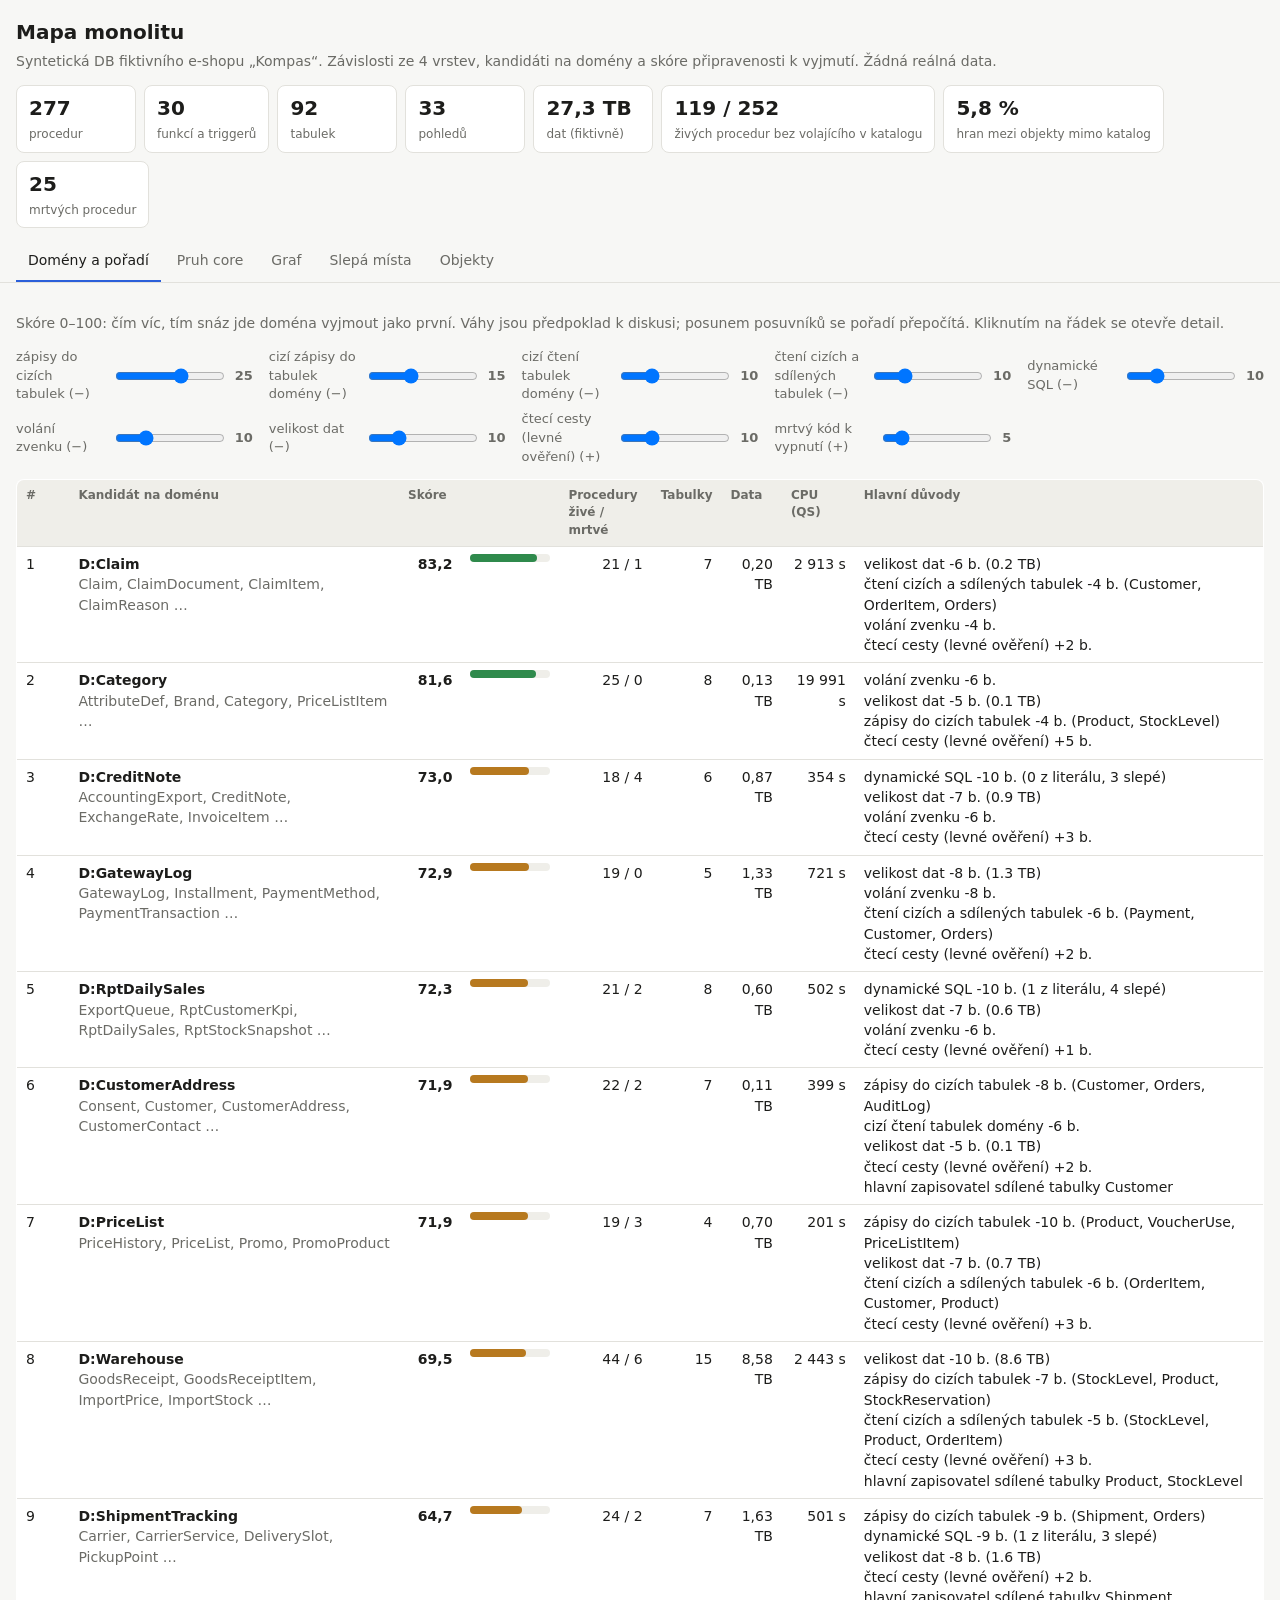
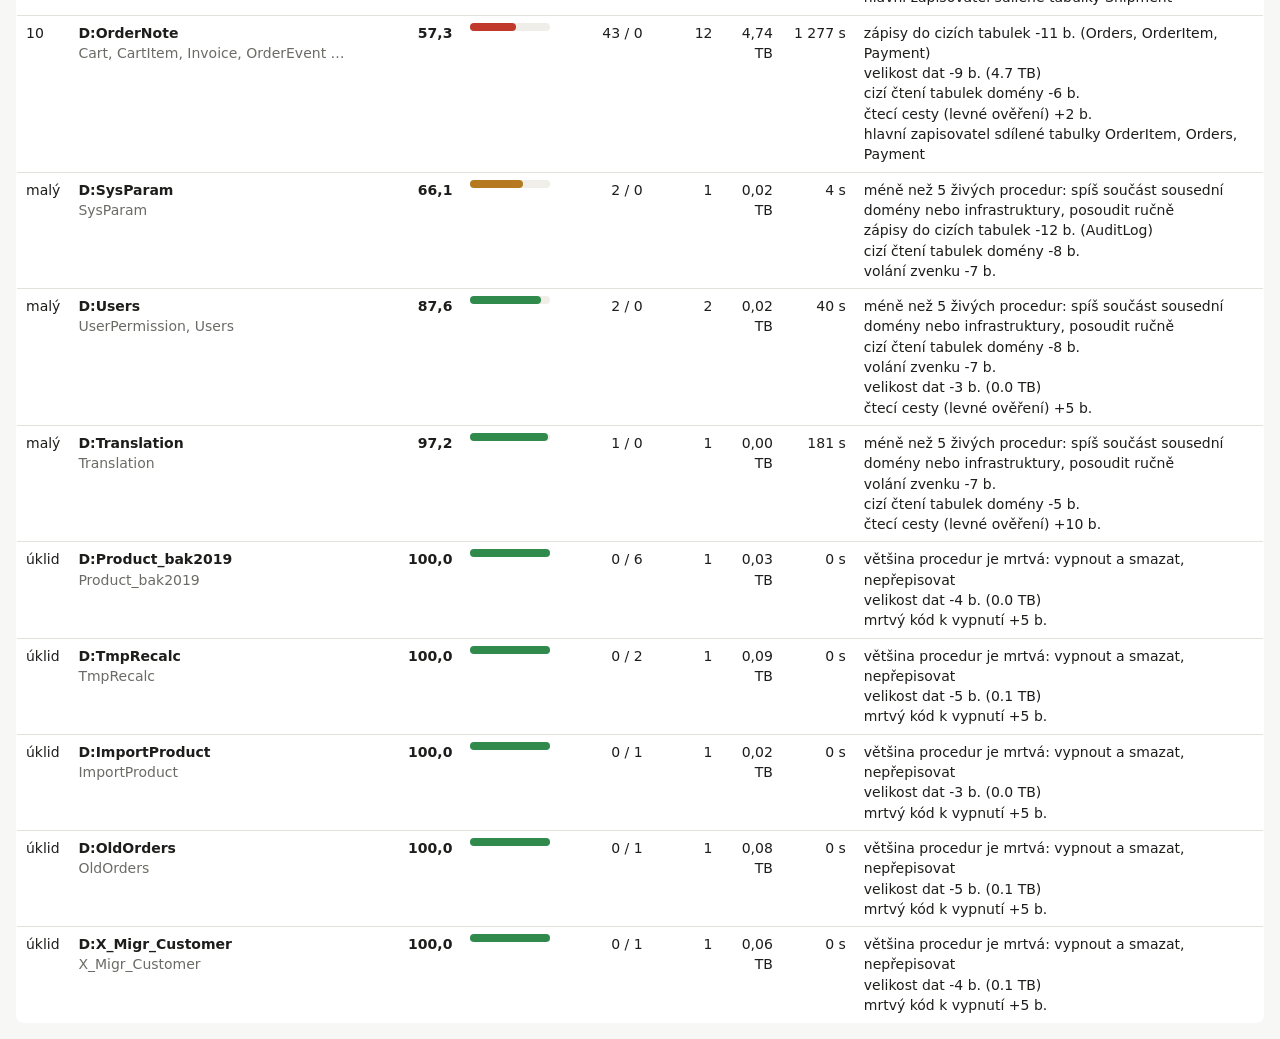
==== commit 779f6fca: "Výstupy: map.json a HTML mapa s pohledem Pruh core Vygenerováno python3 analyze.py.  Co-Authored-By:" ====
--- a/mapa-monolitu/site/index.html
+++ b/mapa-monolitu/site/index.html
@@ -58,6 +58,9 @@
 .weights input{width:110px}
 .note{border-left:3px solid var(--warn);padding:6px 10px;background:var(--panel);margin:8px 0}
 ul{padding-left:18px}
+.st{display:inline-block;border-radius:10px;padding:1px 9px;font-size:12px;font-weight:600;white-space:nowrap;border:1px solid currentColor}
+.st-zavreny{color:var(--bad)}.st-jen_draft_pr{color:var(--warn)}.st-otevreny_s_vlastnikem{color:var(--good)}
+.ok{color:var(--good)}.ko{color:var(--bad)}
 </style>
 </head>
 <body>
@@ -68,6 +71,7 @@
 </header>
 <nav id="nav">
   <button data-t="domeny" class="on">Domény a pořadí</button>
+  <button data-t="pruh">Pruh core</button>
   <button data-t="graf">Graf</button>
   <button data-t="slepa">Slepá místa</button>
   <button data-t="objekty">Objekty</button>
@@ -92,6 +96,7 @@
       <div class="panel" id="detail"><p class="muted">Klikni na uzel. Kolečka = procedury a funkce, čtverce = tabulky (velikost podle dat). Barva hrany = vrstva, která ji viděla.</p></div>
     </div>
   </section>
+  <section class="tab" id="pruh"></section>
   <section class="tab" id="slepa"></section>
   <section class="tab" id="objekty">
     <div class="controls"><input type="search" id="osearch" placeholder="filtr…"><select id="otype"><option value="">všechny typy</option><option>P</option><option>FN</option><option>TR</option><option>U</option><option>V</option></select></div>
@@ -99,7 +104,7 @@
   </section>
 </main>
 <script>
-const DATA = {"generated_by":"mapa-monolitu analyze.py","summary":{"procedures":277,"functions":24,"triggers":6,"tables":92,"views":33,"status":{"živá":250,"mrtvá":25,"mimo okno měření":1,"v klientovi, nepoužitá":1},"layers":{"total":1997,"by_layer":{"static":1959,"dynamic":15,"runtime":36,"client":4},"only":{"static":1956,"client":4,"runtime":21},"not_in_catalog":116,"not_in_catalog_pct":5.8,"entry_edges":{"client":115,"agent":44,"runtime:client":114,"runtime:agent":41,"runtime:web":7,"runtime:other":1}},"shared_tables":{"StockLevel":38,"Product":46,"OrderItem":47,"Orders":68,"Customer":62,"Payment":23,"Shipment":26,"AuditLog":116,"ErrorLog":17,"Counter":21,"JobRun":42},"shared_procs":{"usp_Audit_Write":114,"fn_WorkingDaysBetween":14,"usp_JobRun_Start":40,"usp_JobRun_End":40,"usp_Counter_Next":20,"fn_UserName":12,"fn_SplitString":9,"usp_SysParam_Get":15,"fn_GetSysParam":10,"usp_Error_Log":16,"usp_User_CheckPermission":8,"fn_Translate":8,"fn_IsWorkingDay":12,"usp_Rpt_RptCustomerKpi_GetByCode":8,"usp_Rpt_RptDailySales_GetByCode":8},"shared_owner":{"StockLevel":"D:Warehouse","Product":"D:Warehouse","OrderItem":"D:OrderNote","Orders":"D:OrderNote","Customer":"D:CustomerAddress","Payment":"D:OrderNote","Shipment":"D:ShipmentTracking","AuditLog":"infrastruktura","ErrorLog":"infrastruktura","Counter":"infrastruktura","JobRun":"infrastruktura"},"lpa_iterations":9,"elapsed_s":0.29,"blind":{"caller_dependent":[{"obj":"usp_Product_Brand_Insert","ref":"usp_Audit_Write"},{"obj":"usp_Product_Product_Dispatch","ref":"usp_Product_Brand_GetByCode"},{"obj":"usp_Product_Product_Cancel","ref":"usp_Product_Brand_List"},{"obj":"usp_Claim_Claim_Get","ref":"usp_Audit_Write"},{"obj":"usp_Cust_Customer_Recalc","ref":"usp_Audit_Write"},{"obj":"usp_Cust_CustomerSegment_Dispatch","ref":"usp_Cust_Customer_Insert"},{"obj":"usp_Order_Cancel","ref":"usp_Audit_Write"},{"obj":"usp_Order_CartItem_Cleanup","ref":"usp_Audit_Write"},{"obj":"usp_Order_Recalc","ref":"usp_Audit_Write"},{"obj":"usp_Order_Create","ref":"spSklad_StockMovement_Update"},{"obj":"usp_Order_Create","ref":"usp_Cust_LoyaltyAccount_Merge"},{"obj":"usp_Pay_GatewayLog_Update","ref":"usp_Audit_Write"},{"obj":"usp_Pay_GatewayLog_Update","ref":"usp_Audit_Write"},{"obj":"usp_Price_Promo_Get","ref":"usp_SysParam_Get"},{"obj":"usp_Price_Voucher_Confirm","ref":"usp_Audit_Write"},{"obj":"usp_Rpt_Kpi_RptDailySales","ref":"usp_Audit_Write"},{"obj":"spSklad_Warehouse_Delete","ref":"usp_Audit_Write"}],"cross_db":[{"obj":"usp_Product_ProductAttribute_Cleanup","ref":"Archive.dbo.ProductAttribute_Archive","op":"write"},{"obj":"usp_Cust_Customer_Nightly","ref":"DWH.dbo.Customer_Archive","op":"write"},{"obj":"usp_Inv_Invoice_Hourly","ref":"Accounting.dbo.Invoice_Archive","op":"write"},{"obj":"usp_Inv_YearClose","ref":"Accounting.dbo.YearBalance","op":"write"},{"obj":"usp_Order_OrderStatusHistory_Archive","ref":"DWH.dbo.OrderStatusHistory_Archive","op":"write"},{"obj":"usp_Order_OrderEvent_MonthClose","ref":"Accounting.dbo.OrderEvent_Archive","op":"write"},{"obj":"usp_Order_Export","ref":"Archive.dbo.Orders","op":"write"},{"obj":"usp_Order_OrderNote_Nightly","ref":"Accounting.dbo.OrderNote_Archive","op":"write"},{"obj":"usp_Pay_Payment_Cleanup","ref":"Accounting.dbo.Payment_Archive","op":"write"},{"obj":"usp_Price_PriceHistory_MonthClose","ref":"DWH.dbo.PriceHistory_Archive","op":"write"},{"obj":"usp_Rpt_RptStockSnapshot_MonthClose","ref":"Archive.dbo.RptStockSnapshot","op":"write"},{"obj":"usp_Rpt_RptDailySales_Export","ref":"Accounting.dbo.RptDailySales","op":"write"},{"obj":"usp_AuditLog_Purge","ref":"Archive.dbo.AuditLog_Archive","op":"write"}],"dynamic_blind":[{"obj":"usp_Product_Product_Rebuild"},{"obj":"usp_Inv_AccountingExport_MonthClose"},{"obj":"usp_Inv_Invoice_Sync"},{"obj":"usp_Inv_Invoice_Update"},{"obj":"usp_Inv_ExchangeRate_Approve"},{"obj":"usp_Migr2019_Customer"},{"obj":"usp_Migr2019_Product"},{"obj":"usp_Import_Product"},{"obj":"usp_Import_Stock"},{"obj":"usp_Import_Price"},{"obj":"usp_Tmp_FixStock"},{"obj":"usp_Order_OrderEvent_Cancel"},{"obj":"usp_Pay_Payment_Search"},{"obj":"usp_Rpt_Margin_Sales_2024"},{"obj":"usp_Rpt_Margin_RptDailySales"},{"obj":"usp_Rpt_RptDailySales_MonthClose"},{"obj":"usp_Rpt_Dispatch"},{"obj":"usp_Ship_ShipmentTracking_Delete"},{"obj":"usp_Ship_Shipment_Nightly"},{"obj":"usp_Ship_SendToCarrier"},{"obj":"spSklad_Location_Update"}],"client_unresolved":[{"file":"src\\Konzole\\Reporty\\uReportRunner.pas","line":"211","expression":"'usp_Rpt_' + cbReport.Text"}],"agent_non_tsql":[{"job":"KOMPAS - Feed Heureka","proc":"usp_Rpt_Export_Heureka","subsystem":"PowerShell"}]},"static_dead_but_alive":[{"proc":"spSklad_InventoryCount_Cancel","runtime":19428,"seen_by":["client"],"apps":["Konzole.exe"]},{"proc":"spSklad_InventoryCount_Check","runtime":27383,"seen_by":["client"],"apps":["Konzole.exe"]},{"proc":"spSklad_InventoryCount_Nightly","runtime":2,"seen_by":["agent"],"apps":["SQLAgent - TSQL JobStep"]},{"proc":"spSklad_StockLevel_Close","runtime":8152,"seen_by":["client"],"apps":["Konzole.exe"]},{"proc":"spSklad_StockLevel_Delete","runtime":899,"seen_by":["client"],"apps":["Konzole.exe"]},{"proc":"spSklad_StockReservation_Export","runtime":4032,"seen_by":["agent"],"apps":["SQLAgent - TSQL JobStep"]},{"proc":"spSklad_Warehouse_Approve","runtime":8923,"seen_by":["client"],"apps":["Konzole.exe"]},{"proc":"spSklad_Warehouse_Delete","runtime":3217,"seen_by":["client"],"apps":["Konzole.exe"]},{"proc":"spSklad_Warehouse_Export","runtime":2,"seen_by":["agent"],"apps":["SQLAgent - TSQL JobStep"]},{"proc":"spSklad_Warehouse_SetStatus","runtime":27941,"seen_by":["client"],"apps":["Konzole.exe"]},{"proc":"usp_AuditLog_Purge","runtime":42,"seen_by":["agent"],"apps":["SQLAgent - TSQL JobStep"]},{"proc":"usp_Claim_ClaimReason_Cleanup","runtime":42,"seen_by":["agent"],"apps":["SQLAgent - TSQL JobStep"]},{"proc":"usp_Claim_ClaimReason_Hourly","runtime":42,"seen_by":["agent"],"apps":["SQLAgent - TSQL JobStep"]},{"proc":"usp_Claim_ClaimStatusHistory_Cleanup","runtime":42,"seen_by":["agent"],"apps":["SQLAgent - TSQL JobStep"]},{"proc":"usp_Claim_ClaimStatusHistory_Confirm","runtime":1064,"seen_by":["client"],"apps":["Konzole.exe"]},{"proc":"usp_Claim_Claim_Archive","runtime":4032,"seen_by":["agent"],"apps":["SQLAgent - TSQL JobStep"]},{"proc":"usp_Claim_Create","runtime":199741,"seen_by":["client"],"apps":["Kompas.Web.Api","Konzole.exe"]},{"proc":"usp_Claim_GetDetail","runtime":84948,"seen_by":["client"],"apps":["Kompas.Web.Api","Konzole.exe"]},{"proc":"usp_Claim_OverdueCheck","runtime":42,"seen_by":["agent"],"apps":["SQLAgent - TSQL JobStep"]},{"proc":"usp_Claim_Search","runtime":13848,"seen_by":["client"],"apps":["Konzole.exe"]},{"proc":"usp_Claim_SetStatus","runtime":21,"seen_by":["client"],"apps":["Konzole.exe"]},{"proc":"usp_Cust_CustomerAddress_Confirm","runtime":2112,"seen_by":["client"],"apps":["Konzole.exe"]},{"proc":"usp_Cust_CustomerAddress_Dispatch","runtime":2974,"seen_by":["client"],"apps":["Konzole.exe"]},{"proc":"usp_Cust_CustomerContact_MonthClose","runtime":1008,"seen_by":["agent"],"apps":["SQLAgent - TSQL JobStep"]},{"proc":"usp_Cust_CustomerSegment_Dispatch","runtime":233,"seen_by":["client"],"apps":["Konzole.exe"]},{"proc":"usp_Cust_Customer_MonthClose","runtime":42,"seen_by":["agent"],"apps":["SQLAgent - TSQL JobStep"]},{"proc":"usp_Cust_Customer_Nightly","runtime":1008,"seen_by":["agent"],"apps":["SQLAgent - TSQL JobStep"]},{"proc":"usp_Cust_Customer_Rebuild","runtime":33813,"seen_by":["client"],"apps":["Konzole.exe"]},{"proc":"usp_Import_Stock","runtime":1008,"seen_by":["agent"],"apps":["SQLAgent - TSQL JobStep"]},{"proc":"usp_Inv_AccountingExport_MonthClose","runtime":42,"seen_by":["agent"],"apps":["SQLAgent - TSQL JobStep"]},{"proc":"usp_Inv_Invoice_Confirm","runtime":69,"seen_by":["client"],"apps":["Konzole.exe"]},{"proc":"usp_Inv_Invoice_Hourly","runtime":4032,"seen_by":["agent"],"apps":["SQLAgent - TSQL JobStep"]},{"proc":"usp_Inv_Invoice_Rebuild","runtime":22,"seen_by":["client"],"apps":["Konzole.exe"]},{"proc":"usp_Inv_Invoice_Sync","runtime":23085,"seen_by":["client"],"apps":["Konzole.exe"]},{"proc":"usp_Inv_LedgerEntry_MonthClose","runtime":1008,"seen_by":["agent"],"apps":["SQLAgent - TSQL JobStep"]},{"proc":"usp_Inv_VatRate_Dispatch","runtime":312,"seen_by":["client"],"apps":["Konzole.exe"]},{"proc":"usp_Order_Cancel","runtime":151,"seen_by":["client"],"apps":["Konzole.exe"]},{"proc":"usp_Order_CartItem_Archive","runtime":2,"seen_by":["agent"],"apps":["SQLAgent - TSQL JobStep"]},{"proc":"usp_Order_CartItem_Cleanup","runtime":42,"seen_by":["agent"],"apps":["SQLAgent - TSQL JobStep"]},{"proc":"usp_Order_Create","runtime":46301,"seen_by":["client"],"apps":["Kompas.Web.Api","Konzole.exe"]},{"proc":"usp_Order_Dispatch","runtime":198,"seen_by":["client"],"apps":["Konzole.exe"]},{"proc":"usp_Order_Export","runtime":2,"seen_by":["agent"],"apps":["SQLAgent - TSQL JobStep"]},{"proc":"usp_Order_OrderEvent_Cancel","runtime":25,"seen_by":["client"],"apps":["Konzole.exe"]},{"proc":"usp_Order_OrderEvent_MonthClose","runtime":42,"seen_by":["agent"],"apps":["SQLAgent - TSQL JobStep"]},{"proc":"usp_Order_OrderEvent_Sync","runtime":308,"seen_by":["client"],"apps":["Konzole.exe"]},{"proc":"usp_Order_OrderItem_Nightly","runtime":1008,"seen_by":["agent"],"apps":["SQLAgent - TSQL JobStep"]},{"proc":"usp_Order_OrderNote_Check","runtime":993,"seen_by":["client"],"apps":["Konzole.exe"]},{"proc":"usp_Order_OrderNote_Nightly","runtime":42,"seen_by":["agent"],"apps":["SQLAgent - TSQL JobStep"]},{"proc":"usp_Order_OrderStatusHistory_Archive","runtime":2,"seen_by":["agent"],"apps":["SQLAgent - TSQL JobStep"]},{"proc":"usp_Order_Sync","runtime":143,"seen_by":["client"],"apps":["Konzole.exe"]},{"proc":"usp_Pay_Installment_Delete","runtime":2842,"seen_by":["client"],"apps":["Konzole.exe"]},{"proc":"usp_Pay_PaymentTransaction_Dispatch","runtime":1421,"seen_by":["client"],"apps":["Konzole.exe"]},{"proc":"usp_Pay_PaymentTransaction_Sync","runtime":4130,"seen_by":["client"],"apps":["Konzole.exe"]},{"proc":"usp_Pay_Payment_Cancel","runtime":260,"seen_by":["client"],"apps":["Konzole.exe"]},{"proc":"usp_Pay_Payment_Cleanup","runtime":42,"seen_by":["agent"],"apps":["SQLAgent - TSQL JobStep"]},{"proc":"usp_Pay_Payment_List","runtime":8307,"seen_by":["client"],"apps":["Konzole.exe"]},{"proc":"usp_Po_GoodsReceipt_Get","runtime":197,"seen_by":["client"],"apps":["Konzole.exe"]},{"proc":"usp_Po_GoodsReceipt_GetDetail","runtime":9369,"seen_by":["client"],"apps":["Konzole.exe"]},{"proc":"usp_Po_GoodsReceipt_Sync","runtime":26501,"seen_by":["client"],"apps":["Konzole.exe"]},{"proc":"usp_Po_Supplier_Cancel","runtime":317,"seen_by":["client"],"apps":["Konzole.exe"]},{"proc":"usp_Po_Supplier_Close","runtime":31058,"seen_by":["client"],"apps":["Konzole.exe"]},{"proc":"usp_Po_Supplier_Dispatch","runtime":2178,"seen_by":["client"],"apps":["Konzole.exe"]},{"proc":"usp_Po_Supplier_Hourly","runtime":4032,"seen_by":["agent"],"apps":["SQLAgent - TSQL JobStep"]},{"proc":"usp_Po_Supplier_SetStatus","runtime":18212,"seen_by":["client"],"apps":["Konzole.exe"]},{"proc":"usp_Price_PriceHistory_MonthClose","runtime":42,"seen_by":["agent"],"apps":["SQLAgent - TSQL JobStep"]},{"proc":"usp_Price_PriceList_MonthClose","runtime":42,"seen_by":["agent"],"apps":["SQLAgent - TSQL JobStep"]},{"proc":"usp_Price_PriceList_SetStatus","runtime":4173,"seen_by":["client"],"apps":["Konzole.exe"]},{"proc":"usp_Price_Promo_Cancel","runtime":2277,"seen_by":["client"],"apps":["Konzole.exe"]},{"proc":"usp_Price_Promo_Import","runtime":141,"seen_by":["client"],"apps":["Konzole.exe"]},{"proc":"usp_Price_Promo_Save","runtime":39589,"seen_by":["client"],"apps":["Konzole.exe"]},{"proc":"usp_Price_Voucher_Confirm","runtime":933,"seen_by":["client"],"apps":["Konzole.exe"]},{"proc":"usp_Product_AttributeDef_Process","runtime":51,"seen_by":["client"],"apps":["Konzole.exe"]},{"proc":"usp_Product_Brand_Cleanup","runtime":2,"seen_by":["agent"],"apps":["SQLAgent - TSQL JobStep"]},{"proc":"usp_Product_Category_Nightly","runtime":2,"seen_by":["agent"],"apps":["SQLAgent - TSQL JobStep"]},{"proc":"usp_Product_ProductAttribute_Cleanup","runtime":2,"seen_by":["agent"],"apps":["SQLAgent - TSQL JobStep"]},{"proc":"usp_Product_ProductAttribute_Process","runtime":371144,"seen_by":["jen běh"],"apps":["Kompas.Web.Api"]},{"proc":"usp_Product_ProductCategory_GetByCode","runtime":29102,"seen_by":["client"],"apps":["Konzole.exe"]},{"proc":"usp_Product_Product_Cancel","runtime":3959,"seen_by":["client"],"apps":["Konzole.exe"]},{"proc":"usp_Product_Product_Confirm","runtime":260,"seen_by":["client"],"apps":["Konzole.exe"]},{"proc":"usp_Product_Product_Dispatch","runtime":535083,"seen_by":["jen běh"],"apps":["Kompas.Web.Api"]},{"proc":"usp_Product_Product_Find","runtime":389172,"seen_by":["jen běh"],"apps":["Kompas.Web.Api"]},{"proc":"usp_Product_Product_Rebuild","runtime":181616,"seen_by":["jen běh"],"apps":["Kompas.Web.Api"]},{"proc":"usp_Rpt_Customers_RptDailySales","runtime":292,"seen_by":["client"],"apps":["Konzole.exe"]},{"proc":"usp_Rpt_Dispatch","runtime":12096,"seen_by":["agent"],"apps":["SQLAgent - TSQL JobStep"]},{"proc":"usp_Rpt_Export_Accounting","runtime":5851,"seen_by":["jen běh"],"apps":[]},{"proc":"usp_Rpt_Export_Email","runtime":2050,"seen_by":["jen běh"],"apps":[]},{"proc":"usp_Rpt_Export_Heureka","runtime":3499,"seen_by":["agent"],"apps":[".Net SqlClient Data Provider (Invoke-Sqlcmd)"]},{"proc":"usp_Rpt_Export_RptDailySales","runtime":67,"seen_by":["client"],"apps":["Konzole.exe"]},{"proc":"usp_Rpt_Export_Sales_2026","runtime":293,"seen_by":["client"],"apps":["Konzole.exe"]},{"proc":"usp_Rpt_Kpi_ExportQueue","runtime":142,"seen_by":["client"],"apps":["Konzole.exe"]},{"proc":"usp_Rpt_Kpi_RptDailySales","runtime":3685,"seen_by":["client"],"apps":["Konzole.exe"]},{"proc":"usp_Rpt_Margin_RptDailySales","runtime":37301,"seen_by":["client"],"apps":["Konzole.exe"]},{"proc":"usp_Rpt_Margin_Sales_2024","runtime":12393,"seen_by":["client"],"apps":["Konzole.exe"]},{"proc":"usp_Rpt_RptDailySales_Cleanup","runtime":2,"seen_by":["agent"],"apps":["SQLAgent - TSQL JobStep"]},{"proc":"usp_Rpt_RptDailySales_Export","runtime":4032,"seen_by":["agent"],"apps":["SQLAgent - TSQL JobStep"]},{"proc":"usp_Rpt_RptDailySales_MonthClose","runtime":1008,"seen_by":["agent"],"apps":["SQLAgent - TSQL JobStep"]},{"proc":"usp_Rpt_RptStockSnapshot_Cleanup","runtime":42,"seen_by":["agent"],"apps":["SQLAgent - TSQL JobStep"]},{"proc":"usp_Rpt_RptStockSnapshot_MonthClose","runtime":4032,"seen_by":["agent"],"apps":["SQLAgent - TSQL JobStep"]},{"proc":"usp_Rpt_Sales_2024_Cleanup","runtime":42,"seen_by":["agent"],"apps":["SQLAgent - TSQL JobStep"]},{"proc":"usp_Rpt_Sales_2026_MonthClose","runtime":2,"seen_by":["agent"],"apps":["SQLAgent - TSQL JobStep"]},{"proc":"usp_Rpt_Stock_RptDailySales","runtime":5030,"seen_by":["client"],"apps":["Konzole.exe"]},{"proc":"usp_Rpt_Weekly_RptDailySales","runtime":6894,"seen_by":["client"],"apps":["Konzole.exe"]},{"proc":"usp_Ship_CarrierService_Cancel","runtime":123,"seen_by":["client"],"apps":["Konzole.exe"]},{"proc":"usp_Ship_Carrier_CeskaPosta","runtime":4928,"seen_by":["client"],"apps":["Konzole.exe"]},{"proc":"usp_Ship_Carrier_GLS_old","runtime":170,"seen_by":["client"],"apps":["Konzole.exe"]},{"proc":"usp_Ship_Carrier_PPL","runtime":539,"seen_by":["client"],"apps":["Konzole.exe"]},{"proc":"usp_Ship_DeliverySlot_Cleanup","runtime":42,"seen_by":["agent"],"apps":["SQLAgent - TSQL JobStep"]},{"proc":"usp_Ship_DeliverySlot_Close","runtime":9152,"seen_by":["client"],"apps":["Konzole.exe"]},{"proc":"usp_Ship_DeliverySlot_List","runtime":22,"seen_by":["client"],"apps":["Konzole.exe"]},{"proc":"usp_Ship_SendToCarrier","runtime":447,"seen_by":["client"],"apps":["Konzole.exe"]},{"proc":"usp_Ship_ShipmentItem_Cleanup","runtime":42,"seen_by":["agent"],"apps":["SQLAgent - TSQL JobStep"]},{"proc":"usp_Ship_ShipmentItem_Dispatch","runtime":1236,"seen_by":["client"],"apps":["Konzole.exe"]},{"proc":"usp_Ship_Shipment_List","runtime":103,"seen_by":["client"],"apps":["Konzole.exe"]},{"proc":"usp_Ship_Shipment_Nightly","runtime":42,"seen_by":["agent"],"apps":["SQLAgent - TSQL JobStep"]},{"proc":"usp_Ship_Shipment_Rebuild","runtime":1494,"seen_by":["client"],"apps":["Konzole.exe"]},{"proc":"usp_SysParam_Set","runtime":6839,"seen_by":["client"],"apps":["Konzole.exe"]},{"proc":"usp_Translation_Get","runtime":38149,"seen_by":["client"],"apps":["Konzole.exe"]},{"proc":"usp_User_Get","runtime":45,"seen_by":["client"],"apps":["Konzole.exe"]},{"proc":"usp_User_Save","runtime":9290,"seen_by":["client"],"apps":["Konzole.exe"]}],"weights":{"foreign_writes":25,"inbound_writes":15,"inbound_reads":10,"foreign_reads":10,"dynamic_sql":10,"external_calls":10,"data_size":10,"bonus_readonly":10,"bonus_dead":5},"weight_labels":{"foreign_writes":"zápisy do cizích tabulek","inbound_writes":"cizí zápisy do tabulek domény","inbound_reads":"cizí čtení tabulek domény","foreign_reads":"čtení cizích a sdílených tabulek","dynamic_sql":"dynamické SQL","external_calls":"volání zvenku","data_size":"velikost dat","bonus_readonly":"čtecí cesty (levné ověření)","bonus_dead":"mrtvý kód k vypnutí"},"evaluation":{"purity":0.879,"clusters":18,"true_domains":13,"majority":{"D:CreditNote":"Invoicing","D:Category":"Catalog","D:ShipmentTracking":"Shipping","D:OrderNote":"Orders","D:Claim":"Claims","D:CustomerAddress":"Customers","D:RptDailySales":"Reporting","D:GatewayLog":"Payments","D:Warehouse":"Warehouse","D:ImportProduct":"Legacy","D:OldOrders":"Legacy","D:PriceList":"Pricing","D:Product_bak2019":"Legacy","D:SysParam":"Shared","D:TmpRecalc":"Legacy","D:Translation":"Shared","D:Users":"Shared","D:X_Migr_Customer":"Legacy"},"split":{"Invoicing":["D:CreditNote"],"Catalog":["D:Category"],"Shipping":["D:ShipmentTracking"],"Orders":["D:OrderNote"],"Claims":["D:Claim"],"Customers":["D:CustomerAddress"],"Reporting":["D:RptDailySales"],"Payments":["D:GatewayLog"],"Warehouse":["D:Warehouse"],"Legacy":["D:ImportProduct","D:OldOrders","D:Product_bak2019","D:TmpRecalc","D:X_Migr_Customer"],"Pricing":["D:PriceList"],"Shared":["D:SysParam","D:Translation","D:Users"]},"absorbed":["Purchasing"],"dead_true":26,"dead_found":26,"dead_tp":26,"dead_fp":[],"dead_fn":[],"yearly_detected":true,"dyn_true":30,"dyn_found":30,"dyn_missed":[],"dyn_false":[],"client_unused_true":["usp_Order_OrderNote_Rebuild"]},"total_size_gb":27325.2,"live_procs":252,"modularity":0.762,"merges":15},"domains":[{"domain":"D:Claim","score":83.2,"components":{"foreign_writes":0.125,"inbound_writes":0.0,"inbound_reads":0.0,"foreign_reads":0.387,"dynamic_sql":0.286,"external_calls":0.381,"data_size":0.575,"bonus_readonly":0.238,"bonus_dead":0.045},"contrib":{"foreign_writes":-3.1,"inbound_writes":-0.0,"inbound_reads":-0.0,"foreign_reads":-3.9,"dynamic_sql":-2.9,"external_calls":-3.8,"data_size":-5.7,"bonus_readonly":2.4,"bonus_dead":0.2},"own_shared":[],"n_procs":22,"n_live":21,"n_dead":1,"n_tables":7,"tables":["Claim","ClaimDocument","ClaimItem","ClaimReason","ClaimStatusHistory","ReturnRequest","ServiceCenter"],"size_gb":198.3,"readonly":5,"dyn_literal":2,"dyn_blind":0,"foreign_write_targets":{"AuditLog":1,"ExportQueue":1,"StockLevel":1},"foreign_read_targets":{"Customer":9,"OrderItem":5,"Orders":5,"Product":2,"SysParam":1,"StockLevel":1,"Payment":1},"inbound_writers":{},"external":{"client":7,"agent":5,"web":2},"cpu_ms":2912828,"dead_share":0.05,"cleanup_only":false,"too_small":false,"why":["velikost dat -6 b. (0.2 TB)","čtení cizích a sdílených tabulek -4 b. (Customer, OrderItem, Orders)","volání zvenku -4 b.","čtecí cesty (levné ověření) +2 b."],"order":1},{"domain":"D:Category","score":81.6,"components":{"foreign_writes":0.148,"inbound_writes":0.042,"inbound_reads":0.176,"foreign_reads":0.357,"dynamic_sql":0.24,"external_calls":0.587,"data_size":0.529,"bonus_readonly":0.48,"bonus_dead":0.0},"contrib":{"foreign_writes":-3.7,"inbound_writes":-0.6,"inbound_reads":-1.8,"foreign_reads":-3.6,"dynamic_sql":-2.4,"external_calls":-5.9,"data_size":-5.3,"bonus_readonly":4.8,"bonus_dead":0.0},"own_shared":[],"n_procs":25,"n_live":25,"n_dead":0,"n_tables":8,"tables":["AttributeDef","Brand","Category","PriceListItem","ProductAttribute","ProductCategory","ProductImage","ProductText"],"size_gb":129.8,"readonly":12,"dyn_literal":0,"dyn_blind":1,"foreign_write_targets":{"Product":3,"StockLevel":1},"foreign_read_targets":{"Product":8,"SupplierProduct":8,"StockLevel":4,"PriceList":1,"Customer":1,"OrderItem":1,"Promo":1,"VoucherUse":1},"inbound_writers":{"D:PriceList":1},"external":{"client":11,"jiné domény":4,"agent":3,"web":4},"cpu_ms":19991185,"dead_share":0.0,"cleanup_only":false,"too_small":false,"why":["volání zvenku -6 b.","velikost dat -5 b. (0.1 TB)","zápisy do cizích tabulek -4 b. (Product, StockLevel)","čtecí cesty (levné ověření) +5 b."],"order":2},{"domain":"D:CreditNote","score":73.0,"components":{"foreign_writes":0.087,"inbound_writes":0.045,"inbound_reads":0.0,"foreign_reads":0.547,"dynamic_sql":1.0,"external_calls":0.556,"data_size":0.735,"bonus_readonly":0.333,"bonus_dead":0.182},"contrib":{"foreign_writes":-2.2,"inbound_writes":-0.7,"inbound_reads":-0.0,"foreign_reads":-5.5,"dynamic_sql":-10.0,"external_calls":-5.6,"data_size":-7.3,"bonus_readonly":3.3,"bonus_dead":0.9},"own_shared":[],"n_procs":22,"n_live":18,"n_dead":4,"n_tables":6,"tables":["AccountingExport","CreditNote","ExchangeRate","InvoiceItem","LedgerEntry","VatRate"],"size_gb":868.7,"readonly":6,"dyn_literal":0,"dyn_blind":3,"foreign_write_targets":{"Invoice":2},"foreign_read_targets":{"Invoice":12,"Customer":5,"OrderItem":4,"Orders":4,"Product":2,"Payment":2},"inbound_writers":{"D:OrderNote":1},"external":{"jiné domény":3,"client":8,"agent":4},"cpu_ms":354153,"dead_share":0.18,"cleanup_only":false,"too_small":false,"why":["dynamické SQL -10 b. (0 z literálu, 3 slepé)","velikost dat -7 b. (0.9 TB)","volání zvenku -6 b.","čtecí cesty (levné ověření) +3 b."],"order":3},{"domain":"D:GatewayLog","score":72.9,"components":{"foreign_writes":0.179,"inbound_writes":0.0,"inbound_reads":0.0,"foreign_reads":0.554,"dynamic_sql":0.316,"external_calls":0.772,"data_size":0.781,"bonus_readonly":0.158,"bonus_dead":0.0},"contrib":{"foreign_writes":-4.5,"inbound_writes":-0.0,"inbound_reads":-0.0,"foreign_reads":-5.5,"dynamic_sql":-3.2,"external_calls":-7.7,"data_size":-7.8,"bonus_readonly":1.6,"bonus_dead":0.0},"own_shared":[],"n_procs":19,"n_live":19,"n_dead":0,"n_tables":5,"tables":["GatewayLog","Installment","PaymentMethod","PaymentTransaction","Refund"],"size_gb":1329.3,"readonly":3,"dyn_literal":0,"dyn_blind":1,"foreign_write_targets":{"Orders":3,"Payment":2},"foreign_read_targets":{"Payment":12,"Customer":10,"Orders":7,"LedgerEntry":1,"Invoice":1},"inbound_writers":{},"external":{"client":9,"jiné domény":12,"agent":1},"cpu_ms":721033,"dead_share":0.0,"cleanup_only":false,"too_small":false,"why":["velikost dat -8 b. (1.3 TB)","volání zvenku -8 b.","čtení cizích a sdílených tabulek -6 b. (Payment, Customer, Orders)","čtecí cesty (levné ověření) +2 b."],"order":4},{"domain":"D:RptDailySales","score":72.3,"components":{"foreign_writes":0.0,"inbound_writes":0.033,"inbound_reads":0.077,"foreign_reads":0.516,"dynamic_sql":1.0,"external_calls":0.571,"data_size":0.695,"bonus_readonly":0.095,"bonus_dead":0.087},"contrib":{"foreign_writes":-0.0,"inbound_writes":-0.5,"inbound_reads":-0.8,"foreign_reads":-5.2,"dynamic_sql":-10.0,"external_calls":-5.7,"data_size":-6.9,"bonus_readonly":1.0,"bonus_dead":0.4},"own_shared":[],"n_procs":23,"n_live":21,"n_dead":2,"n_tables":8,"tables":["ExportQueue","RptCustomerKpi","RptDailySales","RptStockSnapshot","Sales_2023","Sales_2024","Sales_2025","Sales_2026"],"size_gb":599.7,"readonly":2,"dyn_literal":1,"dyn_blind":4,"foreign_write_targets":{},"foreign_read_targets":{"Orders":8,"Product":7,"Customer":6,"OrderItem":6,"Payment":6,"Shipment":5,"StockLevel":4,"Invoice":3},"inbound_writers":{"D:Claim":1},"external":{"client":9,"agent":9,"other":1},"cpu_ms":502256,"dead_share":0.09,"cleanup_only":false,"too_small":false,"why":["dynamické SQL -10 b. (1 z literálu, 4 slepé)","velikost dat -7 b. (0.6 TB)","volání zvenku -6 b.","čtecí cesty (levné ověření) +1 b."],"order":5},{"domain":"D:CustomerAddress","score":71.9,"components":{"foreign_writes":0.31,"inbound_writes":0.133,"inbound_reads":0.637,"foreign_reads":0.418,"dynamic_sql":0.0,"external_calls":0.485,"data_size":0.515,"bonus_readonly":0.182,"bonus_dead":0.083},"contrib":{"foreign_writes":-7.8,"inbound_writes":-2.0,"inbound_reads":-6.4,"foreign_reads":-4.2,"dynamic_sql":-0.0,"external_calls":-4.8,"data_size":-5.1,"bonus_readonly":1.8,"bonus_dead":0.4},"own_shared":["Customer"],"n_procs":24,"n_live":22,"n_dead":2,"n_tables":7,"tables":["Consent","Customer","CustomerAddress","CustomerContact","CustomerSegment","LoyaltyAccount","LoyaltyTransaction"],"size_gb":113.4,"readonly":4,"dyn_literal":0,"dyn_blind":0,"foreign_write_targets":{"Customer":6,"Orders":2,"AuditLog":1},"foreign_read_targets":{"Customer":15,"Orders":6,"Invoice":4,"SysParam":1,"Carrier":1,"Shipment":1},"inbound_writers":{"D:OrderNote":4},"external":{"client":11,"agent":3,"jiné domény":2},"cpu_ms":399121,"dead_share":0.08,"cleanup_only":false,"too_small":false,"why":["zápisy do cizích tabulek -8 b. (Customer, Orders, AuditLog)","cizí čtení tabulek domény -6 b.","velikost dat -5 b. (0.1 TB)","čtecí cesty (levné ověření) +2 b.","hlavní zapisovatel sdílené tabulky Customer"],"order":6},{"domain":"D:PriceList","score":71.9,"components":{"foreign_writes":0.381,"inbound_writes":0.0,"inbound_reads":0.308,"foreign_reads":0.612,"dynamic_sql":0.0,"external_calls":0.561,"data_size":0.712,"bonus_readonly":0.263,"bonus_dead":0.136},"contrib":{"foreign_writes":-9.5,"inbound_writes":-0.0,"inbound_reads":-3.1,"foreign_reads":-6.1,"dynamic_sql":-0.0,"external_calls":-5.6,"data_size":-7.1,"bonus_readonly":2.6,"bonus_dead":0.7},"own_shared":[],"n_procs":22,"n_live":19,"n_dead":3,"n_tables":4,"tables":["PriceHistory","PriceList","Promo","PromoProduct"],"size_gb":703.1,"readonly":5,"dyn_literal":0,"dyn_blind":0,"foreign_write_targets":{"Product":4,"VoucherUse":2,"PriceListItem":1,"Voucher":1},"foreign_read_targets":{"OrderItem":8,"Customer":6,"Product":6,"Voucher":4,"PriceListItem":3,"VoucherUse":1,"StockLevel":1,"SupplierProduct":1},"inbound_writers":{},"external":{"jiné domény":4,"client":10,"agent":2},"cpu_ms":200743,"dead_share":0.14,"cleanup_only":false,"too_small":false,"why":["zápisy do cizích tabulek -10 b. (Product, VoucherUse, PriceListItem)","velikost dat -7 b. (0.7 TB)","čtení cizích a sdílených tabulek -6 b. (OrderItem, Customer, Product)","čtecí cesty (levné ověření) +3 b."],"order":7},{"domain":"D:Warehouse","score":69.5,"components":{"foreign_writes":0.291,"inbound_writes":0.182,"inbound_reads":0.398,"foreign_reads":0.466,"dynamic_sql":0.205,"external_calls":0.379,"data_size":0.983,"bonus_readonly":0.318,"bonus_dead":0.12},"contrib":{"foreign_writes":-7.3,"inbound_writes":-2.7,"inbound_reads":-4.0,"foreign_reads":-4.7,"dynamic_sql":-2.0,"external_calls":-3.8,"data_size":-9.8,"bonus_readonly":3.2,"bonus_dead":0.6},"own_shared":["Product","StockLevel"],"n_procs":50,"n_live":44,"n_dead":6,"n_tables":15,"tables":["GoodsReceipt","GoodsReceiptItem","ImportPrice","ImportStock","InventoryCount","InventoryCountItem","Location","Product","PurchaseOrder","PurchaseOrderItem","StockLevel","StockMovement","Supplier","SupplierProduct","Warehouse"],"size_gb":8578.5,"readonly":14,"dyn_literal":1,"dyn_blind":1,"foreign_write_targets":{"StockLevel":8,"Product":7,"StockReservation":1},"foreign_read_targets":{"StockLevel":19,"Product":16,"OrderItem":6,"Orders":5,"StockReservation":5,"SysParam":2,"Cart":1,"CartItem":1},"inbound_writers":{"D:PriceList":4,"D:Category":4,"D:OrderNote":3,"D:Claim":1},"external":{"client":19,"agent":5,"jiné domény":1},"cpu_ms":2442742,"dead_share":0.12,"cleanup_only":false,"too_small":false,"why":["velikost dat -10 b. (8.6 TB)","zápisy do cizích tabulek -7 b. (StockLevel, Product, StockReservation)","čtení cizích a sdílených tabulek -5 b. (StockLevel, Product, OrderItem)","čtecí cesty (levné ověření) +3 b.","hlavní zapisovatel sdílené tabulky Product, StockLevel"],"order":8},{"domain":"D:ShipmentTracking","score":64.7,"components":{"foreign_writes":0.351,"inbound_writes":0.028,"inbound_reads":0.153,"foreign_reads":0.539,"dynamic_sql":0.875,"external_calls":0.444,"data_size":0.803,"bonus_readonly":0.167,"bonus_dead":0.077},"contrib":{"foreign_writes":-8.8,"inbound_writes":-0.4,"inbound_reads":-1.5,"foreign_reads":-5.4,"dynamic_sql":-8.8,"external_calls":-4.4,"data_size":-8.0,"bonus_readonly":1.7,"bonus_dead":0.4},"own_shared":["Shipment"],"n_procs":26,"n_live":24,"n_dead":2,"n_tables":7,"tables":["Carrier","CarrierService","DeliverySlot","PickupPoint","Shipment","ShipmentItem","ShipmentTracking"],"size_gb":1629.2,"readonly":4,"dyn_literal":1,"dyn_blind":3,"foreign_write_targets":{"Shipment":11,"Orders":2},"foreign_read_targets":{"Shipment":17,"CustomerAddress":9,"Orders":6,"Customer":5,"OrderItem":4},"inbound_writers":{"D:OrderNote":1},"external":{"client":11,"agent":3,"jiné domény":2},"cpu_ms":501074,"dead_share":0.08,"cleanup_only":false,"too_small":false,"why":["zápisy do cizích tabulek -9 b. (Shipment, Orders)","dynamické SQL -9 b. (1 z literálu, 3 slepé)","velikost dat -8 b. (1.6 TB)","čtecí cesty (levné ověření) +2 b.","hlavní zapisovatel sdílené tabulky Shipment"],"order":9},{"domain":"D:OrderNote","score":57.3,"components":{"foreign_writes":0.438,"inbound_writes":0.192,"inbound_reads":0.615,"foreign_reads":0.602,"dynamic_sql":0.488,"external_calls":0.496,"data_size":0.919,"bonus_readonly":0.233,"bonus_dead":0.0},"contrib":{"foreign_writes":-11.0,"inbound_writes":-2.9,"inbound_reads":-6.2,"foreign_reads":-6.0,"dynamic_sql":-4.9,"external_calls":-5.0,"data_size":-9.2,"bonus_readonly":2.3,"bonus_dead":0.0},"own_shared":["OrderItem","Orders","Payment"],"n_procs":43,"n_live":43,"n_dead":0,"n_tables":12,"tables":["Cart","CartItem","Invoice","OrderEvent","OrderItem","OrderNote","OrderStatusHistory","Orders","Payment","StockReservation","Voucher","VoucherUse"],"size_gb":4741.8,"readonly":10,"dyn_literal":3,"dyn_blind":2,"foreign_write_targets":{"Orders":14,"OrderItem":5,"Payment":3,"Customer":3,"StockLevel":2,"Warehouse":1,"AuditLog":1,"ExchangeRate":1,"LoyaltyTransaction":1,"Shipment":1},"foreign_read_targets":{"Orders":18,"OrderItem":10,"Product":9,"Customer":8,"StockLevel":7,"PriceListItem":7,"Promo":6,"Payment":5},"inbound_writers":{"D:GatewayLog":5,"D:PriceList":3,"D:CreditNote":2,"D:CustomerAddress":2,"D:ShipmentTracking":2,"D:Warehouse":1},"external":{"jiné domény":13,"client":12,"agent":7,"web":1},"cpu_ms":1277227,"dead_share":0.0,"cleanup_only":false,"too_small":false,"why":["zápisy do cizích tabulek -11 b. (Orders, OrderItem, Payment)","velikost dat -9 b. (4.7 TB)","cizí čtení tabulek domény -6 b.","čtecí cesty (levné ověření) +2 b.","hlavní zapisovatel sdílené tabulky OrderItem, Orders, Payment"],"order":10},{"domain":"D:SysParam","score":66.2,"components":{"foreign_writes":0.5,"inbound_writes":0.0,"inbound_reads":0.818,"foreign_reads":0.333,"dynamic_sql":0.0,"external_calls":0.667,"data_size":0.317,"bonus_readonly":0.0,"bonus_dead":0.0},"contrib":{"foreign_writes":-12.5,"inbound_writes":-0.0,"inbound_reads":-8.2,"foreign_reads":-3.3,"dynamic_sql":-0.0,"external_calls":-6.7,"data_size":-3.2,"bonus_readonly":0.0,"bonus_dead":0.0},"own_shared":[],"n_procs":2,"n_live":2,"n_dead":0,"n_tables":1,"tables":["SysParam"],"size_gb":17.5,"readonly":0,"dyn_literal":0,"dyn_blind":0,"foreign_write_targets":{"AuditLog":1},"foreign_read_targets":{"AuditLog":1},"inbound_writers":{},"external":{"agent":1,"client":1},"cpu_ms":4075,"dead_share":0.0,"cleanup_only":false,"too_small":true,"why":["méně než 5 živých procedur: spíš součást sousední domény nebo infrastruktury, posoudit ručně","zápisy do cizích tabulek -12 b. (AuditLog)","cizí čtení tabulek domény -8 b.","volání zvenku -7 b."],"order":0},{"domain":"D:Users","score":87.6,"components":{"foreign_writes":0.0,"inbound_writes":0.0,"inbound_reads":0.75,"foreign_reads":0.0,"dynamic_sql":0.0,"external_calls":0.667,"data_size":0.319,"bonus_readonly":0.5,"bonus_dead":0.0},"contrib":{"foreign_writes":-0.0,"inbound_writes":-0.0,"inbound_reads":-7.5,"foreign_reads":-0.0,"dynamic_sql":-0.0,"external_calls":-6.7,"data_size":-3.2,"bonus_readonly":5.0,"bonus_dead":0.0},"own_shared":[],"n_procs":2,"n_live":2,"n_dead":0,"n_tables":2,"tables":["UserPermission","Users"],"size_gb":17.9,"readonly":1,"dyn_literal":0,"dyn_blind":0,"foreign_write_targets":{},"foreign_read_targets":{},"inbound_writers":{},"external":{"client":2},"cpu_ms":40481,"dead_share":0.0,"cleanup_only":false,"too_small":true,"why":["méně než 5 živých procedur: spíš součást sousední domény nebo infrastruktury, posoudit ručně","cizí čtení tabulek domény -8 b.","volání zvenku -7 b.","velikost dat -3 b. (0.0 TB)","čtecí cesty (levné ověření) +5 b."],"order":0},{"domain":"D:Translation","score":97.2,"components":{"foreign_writes":0.0,"inbound_writes":0.0,"inbound_reads":0.5,"foreign_reads":0.0,"dynamic_sql":0.0,"external_calls":0.667,"data_size":0.112,"bonus_readonly":1.0,"bonus_dead":0.0},"contrib":{"foreign_writes":-0.0,"inbound_writes":-0.0,"inbound_reads":-5.0,"foreign_reads":-0.0,"dynamic_sql":-0.0,"external_calls":-6.7,"data_size":-1.1,"bonus_readonly":10.0,"bonus_dead":0.0},"own_shared":[],"n_procs":1,"n_live":1,"n_dead":0,"n_tables":1,"tables":["Translation"],"size_gb":1.8,"readonly":1,"dyn_literal":0,"dyn_blind":0,"foreign_write_targets":{},"foreign_read_targets":{},"inbound_writers":{},"external":{"client":1},"cpu_ms":180600,"dead_share":0.0,"cleanup_only":false,"too_small":true,"why":["méně než 5 živých procedur: spíš součást sousední domény nebo infrastruktury, posoudit ručně","volání zvenku -7 b.","cizí čtení tabulek domény -5 b.","čtecí cesty (levné ověření) +10 b."],"order":0},{"domain":"D:Product_bak2019","score":100.0,"components":{"foreign_writes":0.0,"inbound_writes":0.0,"inbound_reads":0.0,"foreign_reads":0.0,"dynamic_sql":0.0,"external_calls":0.0,"data_size":0.389,"bonus_readonly":0.0,"bonus_dead":1.0},"contrib":{"foreign_writes":-0.0,"inbound_writes":-0.0,"inbound_reads":-0.0,"foreign_reads":-0.0,"dynamic_sql":-0.0,"external_calls":-0.0,"data_size":-3.9,"bonus_readonly":0.0,"bonus_dead":5.0},"own_shared":[],"n_procs":6,"n_live":0,"n_dead":6,"n_tables":1,"tables":["Product_bak2019"],"size_gb":34.9,"readonly":0,"dyn_literal":0,"dyn_blind":0,"foreign_write_targets":{},"foreign_read_targets":{},"inbound_writers":{},"external":{},"cpu_ms":0,"dead_share":1.0,"cleanup_only":true,"too_small":false,"why":["většina procedur je mrtvá: vypnout a smazat, nepřepisovat","velikost dat -4 b. (0.0 TB)","mrtvý kód k vypnutí +5 b."],"order":0},{"domain":"D:TmpRecalc","score":100.0,"components":{"foreign_writes":0.0,"inbound_writes":0.0,"inbound_reads":0.0,"foreign_reads":0.0,"dynamic_sql":0.0,"external_calls":0.0,"data_size":0.486,"bonus_readonly":0.0,"bonus_dead":1.0},"contrib":{"foreign_writes":-0.0,"inbound_writes":-0.0,"inbound_reads":-0.0,"foreign_reads":-0.0,"dynamic_sql":-0.0,"external_calls":-0.0,"data_size":-4.9,"bonus_readonly":0.0,"bonus_dead":5.0},"own_shared":[],"n_procs":2,"n_live":0,"n_dead":2,"n_tables":1,"tables":["TmpRecalc"],"size_gb":86.7,"readonly":0,"dyn_literal":0,"dyn_blind":0,"foreign_write_targets":{},"foreign_read_targets":{},"inbound_writers":{},"external":{},"cpu_ms":0,"dead_share":1.0,"cleanup_only":true,"too_small":false,"why":["většina procedur je mrtvá: vypnout a smazat, nepřepisovat","velikost dat -5 b. (0.1 TB)","mrtvý kód k vypnutí +5 b."],"order":0},{"domain":"D:ImportProduct","score":100.0,"components":{"foreign_writes":0.0,"inbound_writes":0.0,"inbound_reads":0.0,"foreign_reads":0.0,"dynamic_sql":0.0,"external_calls":0.0,"data_size":0.317,"bonus_readonly":0.0,"bonus_dead":1.0},"contrib":{"foreign_writes":-0.0,"inbound_writes":-0.0,"inbound_reads":-0.0,"foreign_reads":-0.0,"dynamic_sql":-0.0,"external_calls":-0.0,"data_size":-3.2,"bonus_readonly":0.0,"bonus_dead":5.0},"own_shared":[],"n_procs":1,"n_live":0,"n_dead":1,"n_tables":1,"tables":["ImportProduct"],"size_gb":17.5,"readonly":0,"dyn_literal":0,"dyn_blind":0,"foreign_write_targets":{},"foreign_read_targets":{},"inbound_writers":{},"external":{},"cpu_ms":0,"dead_share":1.0,"cleanup_only":true,"too_small":false,"why":["většina procedur je mrtvá: vypnout a smazat, nepřepisovat","velikost dat -3 b. (0.0 TB)","mrtvý kód k vypnutí +5 b."],"order":0},{"domain":"D:OldOrders","score":100.0,"components":{"foreign_writes":0.0,"inbound_writes":0.0,"inbound_reads":0.0,"foreign_reads":0.0,"dynamic_sql":0.0,"external_calls":0.0,"data_size":0.474,"bonus_readonly":0.0,"bonus_dead":1.0},"contrib":{"foreign_writes":-0.0,"inbound_writes":-0.0,"inbound_reads":-0.0,"foreign_reads":-0.0,"dynamic_sql":-0.0,"external_calls":-0.0,"data_size":-4.7,"bonus_readonly":0.0,"bonus_dead":5.0},"own_shared":[],"n_procs":1,"n_live":0,"n_dead":1,"n_tables":1,"tables":["OldOrders"],"size_gb":77.9,"readonly":0,"dyn_literal":0,"dyn_blind":0,"foreign_write_targets":{},"foreign_read_targets":{},"inbound_writers":{},"external":{},"cpu_ms":0,"dead_share":1.0,"cleanup_only":true,"too_small":false,"why":["většina procedur je mrtvá: vypnout a smazat, nepřepisovat","velikost dat -5 b. (0.1 TB)","mrtvý kód k vypnutí +5 b."],"order":0},{"domain":"D:X_Migr_Customer","score":100.0,"components":{"foreign_writes":0.0,"inbound_writes":0.0,"inbound_reads":0.0,"foreign_reads":0.0,"dynamic_sql":0.0,"external_calls":0.0,"data_size":0.438,"bonus_readonly":0.0,"bonus_dead":1.0},"contrib":{"foreign_writes":-0.0,"inbound_writes":-0.0,"inbound_reads":-0.0,"foreign_reads":-0.0,"dynamic_sql":-0.0,"external_calls":-0.0,"data_size":-4.4,"bonus_readonly":0.0,"bonus_dead":5.0},"own_shared":[],"n_procs":1,"n_live":0,"n_dead":1,"n_tables":1,"tables":["X_Migr_Customer"],"size_gb":55.6,"readonly":0,"dyn_literal":0,"dyn_blind":0,"foreign_write_targets":{},"foreign_read_targets":{},"inbound_writers":{},"external":{},"cpu_ms":0,"dead_share":1.0,"cleanup_only":true,"too_small":false,"why":["většina procedur je mrtvá: vypnout a smazat, nepřepisovat","velikost dat -4 b. (0.1 TB)","mrtvý kód k vypnutí +5 b."],"order":0}],"nodes":[{"id":"AccountingExport","type":"U","domain":"D:CreditNote","shared":false,"status":null,"size_gb":3.6,"file":"db/00_tables.sql","runtime_calls":null,"qs":null,"entries":{},"apps":{},"declared_entries":[],"schedule":null,"dynamic":null,"on_table":null,"late":false,"text":null},{"id":"AttributeDef","type":"U","domain":"D:Category","shared":false,"status":null,"size_gb":8.8,"file":"db/00_tables.sql","runtime_calls":null,"qs":null,"entries":{},"apps":{},"declared_entries":[],"schedule":null,"dynamic":null,"on_table":null,"late":false,"text":null},{"id":"AuditLog","type":"U","domain":"sdílené","shared":true,"status":null,"size_gb":8100.0,"file":"db/00_tables.sql","runtime_calls":null,"qs":null,"entries":{},"apps":{},"declared_entries":[],"schedule":null,"dynamic":null,"on_table":null,"late":false,"text":null},{"id":"Brand","type":"U","domain":"D:Category","shared":false,"status":null,"size_gb":4.8,"file":"db/00_tables.sql","runtime_calls":null,"qs":null,"entries":{},"apps":{},"declared_entries":[],"schedule":null,"dynamic":null,"on_table":null,"late":false,"text":null},{"id":"Carrier","type":"U","domain":"D:ShipmentTracking","shared":false,"status":null,"size_gb":3.8,"file":"db/00_tables.sql","runtime_calls":null,"qs":null,"entries":{},"apps":{},"declared_entries":[],"schedule":null,"dynamic":null,"on_table":null,"late":false,"text":null},{"id":"CarrierService","type":"U","domain":"D:ShipmentTracking","shared":false,"status":null,"size_gb":39.0,"file":"db/00_tables.sql","runtime_calls":null,"qs":null,"entries":{},"apps":{},"declared_entries":[],"schedule":null,"dynamic":null,"on_table":null,"late":false,"text":null},{"id":"Cart","type":"U","domain":"D:OrderNote","shared":false,"status":null,"size_gb":36.3,"file":"db/00_tables.sql","runtime_calls":null,"qs":null,"entries":{},"apps":{},"declared_entries":[],"schedule":null,"dynamic":null,"on_table":null,"late":false,"text":null},{"id":"CartItem","type":"U","domain":"D:OrderNote","shared":false,"status":null,"size_gb":11.3,"file":"db/00_tables.sql","runtime_calls":null,"qs":null,"entries":{},"apps":{},"declared_entries":[],"schedule":null,"dynamic":null,"on_table":null,"late":false,"text":null},{"id":"Category","type":"U","domain":"D:Category","shared":false,"status":null,"size_gb":8.0,"file":"db/00_tables.sql","runtime_calls":null,"qs":null,"entries":{},"apps":{},"declared_entries":[],"schedule":null,"dynamic":null,"on_table":null,"late":false,"text":null},{"id":"Claim","type":"U","domain":"D:Claim","shared":false,"status":null,"size_gb":34.6,"file":"db/00_tables.sql","runtime_calls":null,"qs":null,"entries":{},"apps":{},"declared_entries":[],"schedule":null,"dynamic":null,"on_table":null,"late":false,"text":null},{"id":"ClaimDocument","type":"U","domain":"D:Claim","shared":false,"status":null,"size_gb":60.0,"file":"db/00_tables.sql","runtime_calls":null,"qs":null,"entries":{},"apps":{},"declared_entries":[],"schedule":null,"dynamic":null,"on_table":null,"late":false,"text":null},{"id":"ClaimItem","type":"U","domain":"D:Claim","shared":false,"status":null,"size_gb":19.0,"file":"db/00_tables.sql","runtime_calls":null,"qs":null,"entries":{},"apps":{},"declared_entries":[],"schedule":null,"dynamic":null,"on_table":null,"late":false,"text":null},{"id":"ClaimReason","type":"U","domain":"D:Claim","shared":false,"status":null,"size_gb":36.4,"file":"db/00_tables.sql","runtime_calls":null,"qs":null,"entries":{},"apps":{},"declared_entries":[],"schedule":null,"dynamic":null,"on_table":null,"late":false,"text":null},{"id":"ClaimStatusHistory","type":"U","domain":"D:Claim","shared":false,"status":null,"size_gb":18.0,"file":"db/00_tables.sql","runtime_calls":null,"qs":null,"entries":{},"apps":{},"declared_entries":[],"schedule":null,"dynamic":null,"on_table":null,"late":false,"text":null},{"id":"Consent","type":"U","domain":"D:CustomerAddress","shared":false,"status":null,"size_gb":16.6,"file":"db/00_tables.sql","runtime_calls":null,"qs":null,"entries":{},"apps":{},"declared_entries":[],"schedule":null,"dynamic":null,"on_table":null,"late":false,"text":null},{"id":"Counter","type":"U","domain":"sdílené","shared":true,"status":null,"size_gb":7.8,"file":"db/00_tables.sql","runtime_calls":null,"qs":null,"entries":{},"apps":{},"declared_entries":[],"schedule":null,"dynamic":null,"on_table":null,"late":false,"text":null},{"id":"CreditNote","type":"U","domain":"D:CreditNote","shared":false,"status":null,"size_gb":10.1,"file":"db/00_tables.sql","runtime_calls":null,"qs":null,"entries":{},"apps":{},"declared_entries":[],"schedule":null,"dynamic":null,"on_table":null,"late":false,"text":null},{"id":"Customer","type":"U","domain":"sdílené","shared":true,"status":null,"size_gb":5.1,"file":"db/00_tables.sql","runtime_calls":null,"qs":null,"entries":{},"apps":{},"declared_entries":[],"schedule":null,"dynamic":null,"on_table":null,"late":false,"text":null},{"id":"CustomerAddress","type":"U","domain":"D:CustomerAddress","shared":false,"status":null,"size_gb":27.1,"file":"db/00_tables.sql","runtime_calls":null,"qs":null,"entries":{},"apps":{},"declared_entries":[],"schedule":null,"dynamic":null,"on_table":null,"late":false,"text":null},{"id":"CustomerContact","type":"U","domain":"D:CustomerAddress","shared":false,"status":null,"size_gb":11.8,"file":"db/00_tables.sql","runtime_calls":null,"qs":null,"entries":{},"apps":{},"declared_entries":[],"schedule":null,"dynamic":null,"on_table":null,"late":false,"text":null},{"id":"CustomerSegment","type":"U","domain":"D:CustomerAddress","shared":false,"status":null,"size_gb":34.1,"file":"db/00_tables.sql","runtime_calls":null,"qs":null,"entries":{},"apps":{},"declared_entries":[],"schedule":null,"dynamic":null,"on_table":null,"late":false,"text":null},{"id":"DeliverySlot","type":"U","domain":"D:ShipmentTracking","shared":false,"status":null,"size_gb":30.5,"file":"db/00_tables.sql","runtime_calls":null,"qs":null,"entries":{},"apps":{},"declared_entries":[],"schedule":null,"dynamic":null,"on_table":null,"late":false,"text":null},{"id":"ErrorLog","type":"U","domain":"sdílené","shared":true,"status":null,"size_gb":10.5,"file":"db/00_tables.sql","runtime_calls":null,"qs":null,"entries":{},"apps":{},"declared_entries":[],"schedule":null,"dynamic":null,"on_table":null,"late":false,"text":null},{"id":"ExchangeRate","type":"U","domain":"D:CreditNote","shared":false,"status":null,"size_gb":11.6,"file":"db/00_tables.sql","runtime_calls":null,"qs":null,"entries":{},"apps":{},"declared_entries":[],"schedule":null,"dynamic":null,"on_table":null,"late":false,"text":null},{"id":"ExportQueue","type":"U","domain":"D:RptDailySales","shared":false,"status":null,"size_gb":21.6,"file":"db/00_tables.sql","runtime_calls":null,"qs":null,"entries":{},"apps":{},"declared_entries":[],"schedule":null,"dynamic":null,"on_table":null,"late":false,"text":null},{"id":"GatewayLog","type":"U","domain":"D:GatewayLog","shared":false,"status":null,"size_gb":800.0,"file":"db/00_tables.sql","runtime_calls":null,"qs":null,"entries":{},"apps":{},"declared_entries":[],"schedule":null,"dynamic":null,"on_table":null,"late":false,"text":null},{"id":"GoodsReceipt","type":"U","domain":"D:Warehouse","shared":false,"status":null,"size_gb":28.7,"file":"db/00_tables.sql","runtime_calls":null,"qs":null,"entries":{},"apps":{},"declared_entries":[],"schedule":null,"dynamic":null,"on_table":null,"late":false,"text":null},{"id":"GoodsReceiptItem","type":"U","domain":"D:Warehouse","shared":false,"status":null,"size_gb":28.8,"file":"db/00_tables.sql","runtime_calls":null,"qs":null,"entries":{},"apps":{},"declared_entries":[],"schedule":null,"dynamic":null,"on_table":null,"late":false,"text":null},{"id":"ImportPrice","type":"U","domain":"D:Warehouse","shared":false,"status":null,"size_gb":79.9,"file":"db/00_tables.sql","runtime_calls":null,"qs":null,"entries":{},"apps":{},"declared_entries":[],"schedule":null,"dynamic":null,"on_table":null,"late":false,"text":null},{"id":"ImportProduct","type":"U","domain":"D:ImportProduct","shared":false,"status":null,"size_gb":17.5,"file":"db/00_tables.sql","runtime_calls":null,"qs":null,"entries":{},"apps":{},"declared_entries":[],"schedule":null,"dynamic":null,"on_table":null,"late":false,"text":null},{"id":"ImportStock","type":"U","domain":"D:Warehouse","shared":false,"status":null,"size_gb":8.7,"file":"db/00_tables.sql","runtime_calls":null,"qs":null,"entries":{},"apps":{},"declared_entries":[],"schedule":null,"dynamic":null,"on_table":null,"late":false,"text":null},{"id":"Installment","type":"U","domain":"D:GatewayLog","shared":false,"status":null,"size_gb":12.0,"file":"db/00_tables.sql","runtime_calls":null,"qs":null,"entries":{},"apps":{},"declared_entries":[],"schedule":null,"dynamic":null,"on_table":null,"late":false,"text":null},{"id":"InventoryCount","type":"U","domain":"D:Warehouse","shared":false,"status":null,"size_gb":5.3,"file":"db/00_tables.sql","runtime_calls":null,"qs":null,"entries":{},"apps":{},"declared_entries":[],"schedule":null,"dynamic":null,"on_table":null,"late":false,"text":null},{"id":"InventoryCountItem","type":"U","domain":"D:Warehouse","shared":false,"status":null,"size_gb":12.4,"file":"db/00_tables.sql","runtime_calls":null,"qs":null,"entries":{},"apps":{},"declared_entries":[],"schedule":null,"dynamic":null,"on_table":null,"late":false,"text":null},{"id":"Invoice","type":"U","domain":"D:OrderNote","shared":false,"status":null,"size_gb":22.5,"file":"db/00_tables.sql","runtime_calls":null,"qs":null,"entries":{},"apps":{},"declared_entries":[],"schedule":null,"dynamic":null,"on_table":null,"late":false,"text":null},{"id":"InvoiceItem","type":"U","domain":"D:CreditNote","shared":false,"status":null,"size_gb":380.0,"file":"db/00_tables.sql","runtime_calls":null,"qs":null,"entries":{},"apps":{},"declared_entries":[],"schedule":null,"dynamic":null,"on_table":null,"late":false,"text":null},{"id":"JobRun","type":"U","domain":"sdílené","shared":true,"status":null,"size_gb":5.3,"file":"db/00_tables.sql","runtime_calls":null,"qs":null,"entries":{},"apps":{},"declared_entries":[],"schedule":null,"dynamic":null,"on_table":null,"late":false,"text":null},{"id":"LedgerEntry","type":"U","domain":"D:CreditNote","shared":false,"status":null,"size_gb":450.0,"file":"db/00_tables.sql","runtime_calls":null,"qs":null,"entries":{},"apps":{},"declared_entries":[],"schedule":null,"dynamic":null,"on_table":null,"late":false,"text":null},{"id":"Location","type":"U","domain":"D:Warehouse","shared":false,"status":null,"size_gb":24.0,"file":"db/00_tables.sql","runtime_calls":null,"qs":null,"entries":{},"apps":{},"declared_entries":[],"schedule":null,"dynamic":null,"on_table":null,"late":false,"text":null},{"id":"LoyaltyAccount","type":"U","domain":"D:CustomerAddress","shared":false,"status":null,"size_gb":6.1,"file":"db/00_tables.sql","runtime_calls":null,"qs":null,"entries":{},"apps":{},"declared_entries":[],"schedule":null,"dynamic":null,"on_table":null,"late":false,"text":null},{"id":"LoyaltyTransaction","type":"U","domain":"D:CustomerAddress","shared":false,"status":null,"size_gb":12.6,"file":"db/00_tables.sql","runtime_calls":null,"qs":null,"entries":{},"apps":{},"declared_entries":[],"schedule":null,"dynamic":null,"on_table":null,"late":false,"text":null},{"id":"OldOrders","type":"U","domain":"D:OldOrders","shared":false,"status":null,"size_gb":77.9,"file":"db/00_tables.sql","runtime_calls":null,"qs":null,"entries":{},"apps":{},"declared_entries":[],"schedule":null,"dynamic":null,"on_table":null,"late":false,"text":null},{"id":"OrderEvent","type":"U","domain":"D:OrderNote","shared":false,"status":null,"size_gb":700.0,"file":"db/00_tables.sql","runtime_calls":null,"qs":null,"entries":{},"apps":{},"declared_entries":[],"schedule":null,"dynamic":null,"on_table":null,"late":false,"text":null},{"id":"OrderItem","type":"U","domain":"sdílené","shared":true,"status":null,"size_gb":1900.0,"file":"db/00_tables.sql","runtime_calls":null,"qs":null,"entries":{},"apps":{},"declared_entries":[],"schedule":null,"dynamic":null,"on_table":null,"late":false,"text":null},{"id":"OrderNote","type":"U","domain":"D:OrderNote","shared":false,"status":null,"size_gb":19.2,"file":"db/00_tables.sql","runtime_calls":null,"qs":null,"entries":{},"apps":{},"declared_entries":[],"schedule":null,"dynamic":null,"on_table":null,"late":false,"text":null},{"id":"OrderStatusHistory","type":"U","domain":"D:OrderNote","shared":false,"status":null,"size_gb":900.0,"file":"db/00_tables.sql","runtime_calls":null,"qs":null,"entries":{},"apps":{},"declared_entries":[],"schedule":null,"dynamic":null,"on_table":null,"late":false,"text":null},{"id":"Orders","type":"U","domain":"sdílené","shared":true,"status":null,"size_gb":1100.0,"file":"db/00_tables.sql","runtime_calls":null,"qs":null,"entries":{},"apps":{},"declared_entries":[],"schedule":null,"dynamic":null,"on_table":null,"late":false,"text":null},{"id":"Payment","type":"U","domain":"sdílené","shared":true,"status":null,"size_gb":5.1,"file":"db/00_tables.sql","runtime_calls":null,"qs":null,"entries":{},"apps":{},"declared_entries":[],"schedule":null,"dynamic":null,"on_table":null,"late":false,"text":null},{"id":"PaymentMethod","type":"U","domain":"D:GatewayLog","shared":false,"status":null,"size_gb":9.7,"file":"db/00_tables.sql","runtime_calls":null,"qs":null,"entries":{},"apps":{},"declared_entries":[],"schedule":null,"dynamic":null,"on_table":null,"late":false,"text":null},{"id":"PaymentTransaction","type":"U","domain":"D:GatewayLog","shared":false,"status":null,"size_gb":500.0,"file":"db/00_tables.sql","runtime_calls":null,"qs":null,"entries":{},"apps":{},"declared_entries":[],"schedule":null,"dynamic":null,"on_table":null,"late":false,"text":null},{"id":"PickupPoint","type":"U","domain":"D:ShipmentTracking","shared":false,"status":null,"size_gb":18.5,"file":"db/00_tables.sql","runtime_calls":null,"qs":null,"entries":{},"apps":{},"declared_entries":[],"schedule":null,"dynamic":null,"on_table":null,"late":false,"text":null},{"id":"PriceHistory","type":"U","domain":"D:PriceList","shared":false,"status":null,"size_gb":600.0,"file":"db/00_tables.sql","runtime_calls":null,"qs":null,"entries":{},"apps":{},"declared_entries":[],"schedule":null,"dynamic":null,"on_table":null,"late":false,"text":null},{"id":"PriceList","type":"U","domain":"D:PriceList","shared":false,"status":null,"size_gb":36.3,"file":"db/00_tables.sql","runtime_calls":null,"qs":null,"entries":{},"apps":{},"declared_entries":[],"schedule":null,"dynamic":null,"on_table":null,"late":false,"text":null},{"id":"PriceListItem","type":"U","domain":"D:Category","shared":false,"status":null,"size_gb":4.2,"file":"db/00_tables.sql","runtime_calls":null,"qs":null,"entries":{},"apps":{},"declared_entries":[],"schedule":null,"dynamic":null,"on_table":null,"late":false,"text":null},{"id":"Product","type":"U","domain":"sdílené","shared":true,"status":null,"size_gb":2.9,"file":"db/00_tables.sql","runtime_calls":null,"qs":null,"entries":{},"apps":{},"declared_entries":[],"schedule":null,"dynamic":null,"on_table":null,"late":false,"text":null},{"id":"ProductAttribute","type":"U","domain":"D:Category","shared":false,"status":null,"size_gb":35.1,"file":"db/00_tables.sql","runtime_calls":null,"qs":null,"entries":{},"apps":{},"declared_entries":[],"schedule":null,"dynamic":null,"on_table":null,"late":false,"text":null},{"id":"ProductCategory","type":"U","domain":"D:Category","shared":false,"status":null,"size_gb":19.7,"file":"db/00_tables.sql","runtime_calls":null,"qs":null,"entries":{},"apps":{},"declared_entries":[],"schedule":null,"dynamic":null,"on_table":null,"late":false,"text":null},{"id":"ProductImage","type":"U","domain":"D:Category","shared":false,"status":null,"size_gb":30.8,"file":"db/00_tables.sql","runtime_calls":null,"qs":null,"entries":{},"apps":{},"declared_entries":[],"schedule":null,"dynamic":null,"on_table":null,"late":false,"text":null},{"id":"ProductText","type":"U","domain":"D:Category","shared":false,"status":null,"size_gb":18.4,"file":"db/00_tables.sql","runtime_calls":null,"qs":null,"entries":{},"apps":{},"declared_entries":[],"schedule":null,"dynamic":null,"on_table":null,"late":false,"text":null},{"id":"Product_bak2019","type":"U","domain":"D:Product_bak2019","shared":false,"status":null,"size_gb":34.9,"file":"db/00_tables.sql","runtime_calls":null,"qs":null,"entries":{},"apps":{},"declared_entries":[],"schedule":null,"dynamic":null,"on_table":null,"late":false,"text":null},{"id":"Promo","type":"U","domain":"D:PriceList","shared":false,"status":null,"size_gb":36.4,"file":"db/00_tables.sql","runtime_calls":null,"qs":null,"entries":{},"apps":{},"declared_entries":[],"schedule":null,"dynamic":null,"on_table":null,"late":false,"text":null},{"id":"PromoProduct","type":"U","domain":"D:PriceList","shared":false,"status":null,"size_gb":30.4,"file":"db/00_tables.sql","runtime_calls":null,"qs":null,"entries":{},"apps":{},"declared_entries":[],"schedule":null,"dynamic":null,"on_table":null,"late":false,"text":null},{"id":"PurchaseOrder","type":"U","domain":"D:Warehouse","shared":false,"status":null,"size_gb":1.7,"file":"db/00_tables.sql","runtime_calls":null,"qs":null,"entries":{},"apps":{},"declared_entries":[],"schedule":null,"dynamic":null,"on_table":null,"late":false,"text":null},{"id":"PurchaseOrderItem","type":"U","domain":"D:Warehouse","shared":false,"status":null,"size_gb":18.4,"file":"db/00_tables.sql","runtime_calls":null,"qs":null,"entries":{},"apps":{},"declared_entries":[],"schedule":null,"dynamic":null,"on_table":null,"late":false,"text":null},{"id":"Refund","type":"U","domain":"D:GatewayLog","shared":false,"status":null,"size_gb":7.6,"file":"db/00_tables.sql","runtime_calls":null,"qs":null,"entries":{},"apps":{},"declared_entries":[],"schedule":null,"dynamic":null,"on_table":null,"late":false,"text":null},{"id":"ReturnRequest","type":"U","domain":"D:Claim","shared":false,"status":null,"size_gb":5.7,"file":"db/00_tables.sql","runtime_calls":null,"qs":null,"entries":{},"apps":{},"declared_entries":[],"schedule":null,"dynamic":null,"on_table":null,"late":false,"text":null},{"id":"RptCustomerKpi","type":"U","domain":"D:RptDailySales","shared":false,"status":null,"size_gb":22.2,"file":"db/00_tables.sql","runtime_calls":null,"qs":null,"entries":{},"apps":{},"declared_entries":[],"schedule":null,"dynamic":null,"on_table":null,"late":false,"text":null},{"id":"RptDailySales","type":"U","domain":"D:RptDailySales","shared":false,"status":null,"size_gb":37.4,"file":"db/00_tables.sql","runtime_calls":null,"qs":null,"entries":{},"apps":{},"declared_entries":[],"schedule":null,"dynamic":null,"on_table":null,"late":false,"text":null},{"id":"RptStockSnapshot","type":"U","domain":"D:RptDailySales","shared":false,"status":null,"size_gb":18.5,"file":"db/00_tables.sql","runtime_calls":null,"qs":null,"entries":{},"apps":{},"declared_entries":[],"schedule":null,"dynamic":null,"on_table":null,"late":false,"text":null},{"id":"Sales_2023","type":"U","domain":"D:RptDailySales","shared":false,"status":null,"size_gb":140.0,"file":"db/00_tables.sql","runtime_calls":null,"qs":null,"entries":{},"apps":{},"declared_entries":[],"schedule":null,"dynamic":null,"on_table":null,"late":false,"text":null},{"id":"Sales_2024","type":"U","domain":"D:RptDailySales","shared":false,"status":null,"size_gb":150.0,"file":"db/00_tables.sql","runtime_calls":null,"qs":null,"entries":{},"apps":{},"declared_entries":[],"schedule":null,"dynamic":null,"on_table":null,"late":false,"text":null},{"id":"Sales_2025","type":"U","domain":"D:RptDailySales","shared":false,"status":null,"size_gb":120.0,"file":"db/00_tables.sql","runtime_calls":null,"qs":null,"entries":{},"apps":{},"declared_entries":[],"schedule":null,"dynamic":null,"on_table":null,"late":false,"text":null},{"id":"Sales_2026","type":"U","domain":"D:RptDailySales","shared":false,"status":null,"size_gb":90.0,"file":"db/00_tables.sql","runtime_calls":null,"qs":null,"entries":{},"apps":{},"declared_entries":[],"schedule":null,"dynamic":null,"on_table":null,"late":false,"text":null},{"id":"ServiceCenter","type":"U","domain":"D:Claim","shared":false,"status":null,"size_gb":24.6,"file":"db/00_tables.sql","runtime_calls":null,"qs":null,"entries":{},"apps":{},"declared_entries":[],"schedule":null,"dynamic":null,"on_table":null,"late":false,"text":null},{"id":"Shipment","type":"U","domain":"sdílené","shared":true,"status":null,"size_gb":29.3,"file":"db/00_tables.sql","runtime_calls":null,"qs":null,"entries":{},"apps":{},"declared_entries":[],"schedule":null,"dynamic":null,"on_table":null,"late":false,"text":null},{"id":"ShipmentItem","type":"U","domain":"D:ShipmentTracking","shared":false,"status":null,"size_gb":8.1,"file":"db/00_tables.sql","runtime_calls":null,"qs":null,"entries":{},"apps":{},"declared_entries":[],"schedule":null,"dynamic":null,"on_table":null,"late":false,"text":null},{"id":"ShipmentTracking","type":"U","domain":"D:ShipmentTracking","shared":false,"status":null,"size_gb":1500.0,"file":"db/00_tables.sql","runtime_calls":null,"qs":null,"entries":{},"apps":{},"declared_entries":[],"schedule":null,"dynamic":null,"on_table":null,"late":false,"text":null},{"id":"StockLevel","type":"U","domain":"sdílené","shared":true,"status":null,"size_gb":15.0,"file":"db/00_tables.sql","runtime_calls":null,"qs":null,"entries":{},"apps":{},"declared_entries":[],"schedule":null,"dynamic":null,"on_table":null,"late":false,"text":null},{"id":"StockMovement","type":"U","domain":"D:Warehouse","shared":false,"status":null,"size_gb":8300.0,"file":"db/00_tables.sql","runtime_calls":null,"qs":null,"entries":{},"apps":{},"declared_entries":[],"schedule":null,"dynamic":null,"on_table":null,"late":false,"text":null},{"id":"StockReservation","type":"U","domain":"D:OrderNote","shared":false,"status":null,"size_gb":1.8,"file":"db/00_tables.sql","runtime_calls":null,"qs":null,"entries":{},"apps":{},"declared_entries":[],"schedule":null,"dynamic":null,"on_table":null,"late":false,"text":null},{"id":"Supplier","type":"U","domain":"D:Warehouse","shared":false,"status":null,"size_gb":24.5,"file":"db/00_tables.sql","runtime_calls":null,"qs":null,"entries":{},"apps":{},"declared_entries":[],"schedule":null,"dynamic":null,"on_table":null,"late":false,"text":null},{"id":"SupplierProduct","type":"U","domain":"D:Warehouse","shared":false,"status":null,"size_gb":3.1,"file":"db/00_tables.sql","runtime_calls":null,"qs":null,"entries":{},"apps":{},"declared_entries":[],"schedule":null,"dynamic":null,"on_table":null,"late":false,"text":null},{"id":"SysParam","type":"U","domain":"D:SysParam","shared":false,"status":null,"size_gb":17.5,"file":"db/00_tables.sql","runtime_calls":null,"qs":null,"entries":{},"apps":{},"declared_entries":[],"schedule":null,"dynamic":null,"on_table":null,"late":false,"text":null},{"id":"TmpRecalc","type":"U","domain":"D:TmpRecalc","shared":false,"status":null,"size_gb":86.7,"file":"db/00_tables.sql","runtime_calls":null,"qs":null,"entries":{},"apps":{},"declared_entries":[],"schedule":null,"dynamic":null,"on_table":null,"late":false,"text":null},{"id":"Translation","type":"U","domain":"D:Translation","shared":false,"status":null,"size_gb":1.8,"file":"db/00_tables.sql","runtime_calls":null,"qs":null,"entries":{},"apps":{},"declared_entries":[],"schedule":null,"dynamic":null,"on_table":null,"late":false,"text":null},{"id":"UserPermission","type":"U","domain":"D:Users","shared":false,"status":null,"size_gb":7.7,"file":"db/00_tables.sql","runtime_calls":null,"qs":null,"entries":{},"apps":{},"declared_entries":[],"schedule":null,"dynamic":null,"on_table":null,"late":false,"text":null},{"id":"Users","type":"U","domain":"D:Users","shared":false,"status":null,"size_gb":10.2,"file":"db/00_tables.sql","runtime_calls":null,"qs":null,"entries":{},"apps":{},"declared_entries":[],"schedule":null,"dynamic":null,"on_table":null,"late":false,"text":null},{"id":"VatRate","type":"U","domain":"D:CreditNote","shared":false,"status":null,"size_gb":13.4,"file":"db/00_tables.sql","runtime_calls":null,"qs":null,"entries":{},"apps":{},"declared_entries":[],"schedule":null,"dynamic":null,"on_table":null,"late":false,"text":null},{"id":"Voucher","type":"U","domain":"D:OrderNote","shared":false,"status":null,"size_gb":27.5,"file":"db/00_tables.sql","runtime_calls":null,"qs":null,"entries":{},"apps":{},"declared_entries":[],"schedule":null,"dynamic":null,"on_table":null,"late":false,"text":null},{"id":"VoucherUse","type":"U","domain":"D:OrderNote","shared":false,"status":null,"size_gb":18.1,"file":"db/00_tables.sql","runtime_calls":null,"qs":null,"entries":{},"apps":{},"declared_entries":[],"schedule":null,"dynamic":null,"on_table":null,"late":false,"text":null},{"id":"Warehouse","type":"U","domain":"D:Warehouse","shared":false,"status":null,"size_gb":25.1,"file":"db/00_tables.sql","runtime_calls":null,"qs":null,"entries":{},"apps":{},"declared_entries":[],"schedule":null,"dynamic":null,"on_table":null,"late":false,"text":null},{"id":"X_Migr_Customer","type":"U","domain":"D:X_Migr_Customer","shared":false,"status":null,"size_gb":55.6,"file":"db/00_tables.sql","runtime_calls":null,"qs":null,"entries":{},"apps":{},"declared_entries":[],"schedule":null,"dynamic":null,"on_table":null,"late":false,"text":null},{"id":"fn_CarrierForZip","type":"FN","domain":"D:ShipmentTracking","shared":false,"status":"živá","size_gb":null,"file":"db/03_functions.sql","runtime_calls":null,"qs":null,"entries":{},"apps":{},"declared_entries":[],"schedule":null,"dynamic":null,"on_table":null,"late":false,"text":"CREATE FUNCTION dbo.fn_CarrierForZip (@Id INT)\nRETURNS DECIMAL(12,2)\nAS\nBEGIN\n    DECLARE @r DECIMAL(12,2) = 0;\n    SELECT @r = @r + COUNT(*) FROM dbo.Carrier WHERE Status = 1;\n    SELECT @r = @r + COUNT(*) FROM dbo.PickupPoint WHERE Status = 1;\n    RETURN @r;\nEND"},{"id":"fn_Claim_Deadline","type":"FN","domain":"D:Claim","shared":false,"status":"živá","size_gb":null,"file":"db/03_functions.sql","runtime_calls":null,"qs":null,"entries":{},"apps":{},"declared_entries":[],"schedule":null,"dynamic":null,"on_table":null,"late":false,"text":"CREATE FUNCTION dbo.fn_Claim_Deadline (@PurchasedAt DATETIME2, @IsBusiness BIT)\nRETURNS DATE\nAS\nBEGIN\n    -- spotrebitel: 24 mesicu od prevzeti; firma: 12 mesicu (smluvne)\n    -- POZOR: pocita od data objednavky, ne od prevzeti zbozi (znamy rozdil, ticket 4711)\n    RETURN CAST(DATEADD(MONTH, CASE WHEN @IsBusiness = 1 THEN 12 ELSE 24 END, @PurchasedAt) AS DATE);\nEND"},{"id":"fn_CustomerIsVip","type":"FN","domain":"D:CustomerAddress","shared":false,"status":"živá","size_gb":null,"file":"db/03_functions.sql","runtime_calls":null,"qs":null,"entries":{},"apps":{},"declared_entries":[],"schedule":null,"dynamic":null,"on_table":null,"late":false,"text":"CREATE FUNCTION dbo.fn_CustomerIsVip (@Id INT)\nRETURNS DECIMAL(12,2)\nAS\nBEGIN\n    DECLARE @r DECIMAL(12,2) = 0;\n    SELECT @r = @r + COUNT(*) FROM dbo.Customer WHERE Status = 1;\n    SELECT @r = @r + COUNT(*) FROM dbo.CustomerSegment WHERE Status = 1;\n    RETURN @r;\nEND"},{"id":"fn_ExchangeRate","type":"FN","domain":"D:CreditNote","shared":false,"status":"mrtvá","size_gb":null,"file":"db/03_functions.sql","runtime_calls":null,"qs":null,"entries":{},"apps":{},"declared_entries":[],"schedule":null,"dynamic":null,"on_table":null,"late":true,"text":"CREATE FUNCTION dbo.fn_ExchangeRate (@Id INT)\nRETURNS DECIMAL(12,2)\nAS\nBEGIN\n    DECLARE @r DECIMAL(12,2) = 0;\n    SELECT @r = @r + COUNT(*) FROM dbo.ExchangeRate WHERE Status = 1;\n    RETURN @r;\nEND"},{"id":"fn_GetSysParam","type":"FN","domain":"sdílené","shared":true,"status":"živá","size_gb":null,"file":"db/03_functions.sql","runtime_calls":null,"qs":null,"entries":{},"apps":{},"declared_entries":[],"schedule":null,"dynamic":null,"on_table":null,"late":false,"text":"-- Syntetická DB fiktivního e-shopu „Kompas“. Vygenerováno generator/generate_synthetic_db.py (seed 20261031).\n-- Žádná reálná data ani schéma skutečné firmy.\n\nCREATE FUNCTION dbo.fn_GetSysParam (@Id INT)\nRETURNS DECIMAL(12,2)\nAS\nBEGIN\n    DECLARE @r DECIMAL(12,2) = 0;\n    SELECT @r = @r + COUNT(*) FROM dbo.SysParam WHERE Status = 1;\n    RETURN @r;\nEND"},{"id":"fn_IsWorkingDay","type":"FN","domain":"sdílené","shared":true,"status":"živá","size_gb":null,"file":"db/03_functions.sql","runtime_calls":null,"qs":null,"entries":{},"apps":{},"declared_entries":[],"schedule":null,"dynamic":null,"on_table":null,"late":false,"text":"CREATE FUNCTION dbo.fn_IsWorkingDay (@Id INT)\nRETURNS DECIMAL(12,2)\nAS\nBEGIN\n    DECLARE @r DECIMAL(12,2) = 0;\n    SET @r = @r + LEN(CAST(@Id AS VARCHAR(20)));\n    RETURN @r;\nEND"},{"id":"fn_LoyaltyPoints","type":"FN","domain":"D:CustomerAddress","shared":false,"status":"živá","size_gb":null,"file":"db/03_functions.sql","runtime_calls":null,"qs":null,"entries":{},"apps":{},"declared_entries":[],"schedule":null,"dynamic":null,"on_table":null,"late":false,"text":"CREATE FUNCTION dbo.fn_LoyaltyPoints (@Id INT)\nRETURNS DECIMAL(12,2)\nAS\nBEGIN\n    DECLARE @r DECIMAL(12,2) = 0;\n    SELECT @r = @r + COUNT(*) FROM dbo.LoyaltyAccount WHERE Status = 1;\n    RETURN @r;\nEND"},{"id":"fn_OldPriceCalc","type":"FN","domain":"D:Product_bak2019","shared":false,"status":"mrtvá","size_gb":null,"file":"db/03_functions.sql","runtime_calls":null,"qs":null,"entries":{},"apps":{},"declared_entries":[],"schedule":null,"dynamic":null,"on_table":null,"late":true,"text":"CREATE FUNCTION dbo.fn_OldPriceCalc (@Id INT)\nRETURNS DECIMAL(12,2)\nAS\nBEGIN\n    DECLARE @r DECIMAL(12,2) = 0;\n    SELECT @r = @r + COUNT(*) FROM dbo.Product_bak2019 WHERE Status = 1;\n    RETURN @r;\nEND"},{"id":"fn_OrderTotal","type":"FN","domain":"D:OrderNote","shared":false,"status":"živá","size_gb":null,"file":"db/03_functions.sql","runtime_calls":null,"qs":null,"entries":{},"apps":{},"declared_entries":[],"schedule":null,"dynamic":null,"on_table":null,"late":false,"text":"CREATE FUNCTION dbo.fn_OrderTotal (@Id INT)\nRETURNS DECIMAL(12,2)\nAS\nBEGIN\n    DECLARE @r DECIMAL(12,2) = 0;\n    SELECT @r = @r + COUNT(*) FROM dbo.OrderItem WHERE Status = 1;\n    RETURN @r;\nEND"},{"id":"fn_PaymentIsSettled","type":"FN","domain":"D:GatewayLog","shared":false,"status":"živá","size_gb":null,"file":"db/03_functions.sql","runtime_calls":null,"qs":null,"entries":{},"apps":{},"declared_entries":[],"schedule":null,"dynamic":null,"on_table":null,"late":false,"text":"CREATE FUNCTION dbo.fn_PaymentIsSettled (@Id INT)\nRETURNS DECIMAL(12,2)\nAS\nBEGIN\n    DECLARE @r DECIMAL(12,2) = 0;\n    SELECT @r = @r + COUNT(*) FROM dbo.Payment WHERE Status = 1;\n    SELECT @r = @r + COUNT(*) FROM dbo.PaymentTransaction WHERE Status = 1;\n    RETURN @r;\nEND"},{"id":"fn_ProductAvailableQty","type":"FN","domain":"D:OrderNote","shared":false,"status":"živá","size_gb":null,"file":"db/03_functions.sql","runtime_calls":null,"qs":null,"entries":{},"apps":{},"declared_entries":[],"schedule":null,"dynamic":null,"on_table":null,"late":false,"text":"CREATE FUNCTION dbo.fn_ProductAvailableQty (@Id INT)\nRETURNS DECIMAL(12,2)\nAS\nBEGIN\n    DECLARE @r DECIMAL(12,2) = 0;\n    SELECT @r = @r + COUNT(*) FROM dbo.StockLevel WHERE Status = 1;\n    SELECT @r = @r + COUNT(*) FROM dbo.StockReservation WHERE Status = 1;\n    RETURN @r;\nEND"},{"id":"fn_ProductPrice","type":"FN","domain":"D:PriceList","shared":false,"status":"živá","size_gb":null,"file":"db/03_functions.sql","runtime_calls":null,"qs":null,"entries":{},"apps":{},"declared_entries":[],"schedule":null,"dynamic":null,"on_table":null,"late":false,"text":"CREATE FUNCTION dbo.fn_ProductPrice (@Id INT)\nRETURNS DECIMAL(12,2)\nAS\nBEGIN\n    DECLARE @r DECIMAL(12,2) = 0;\n    SELECT @r = @r + COUNT(*) FROM dbo.PriceList WHERE Status = 1;\n    SELECT @r = @r + COUNT(*) FROM dbo.PriceListItem WHERE Status = 1;\n    SELECT @r = @r + COUNT(*) FROM dbo.Promo WHERE Status = 1;\n    SELECT @r = @r + COUNT(*) FROM dbo.PromoProduct WHERE Status = 1;\n    RETURN @r;\nEND"},{"id":"fn_PromoActive","type":"FN","domain":"D:PriceList","shared":false,"status":"mrtvá","size_gb":null,"file":"db/03_functions.sql","runtime_calls":null,"qs":null,"entries":{},"apps":{},"declared_entries":[],"schedule":null,"dynamic":null,"on_table":null,"late":true,"text":"CREATE FUNCTION dbo.fn_PromoActive (@Id INT)\nRETURNS DECIMAL(12,2)\nAS\nBEGIN\n    DECLARE @r DECIMAL(12,2) = 0;\n    SELECT @r = @r + COUNT(*) FROM dbo.Promo WHERE Status = 1;\n    RETURN @r;\nEND"},{"id":"fn_ShippingPrice","type":"FN","domain":"D:ShipmentTracking","shared":false,"status":"mrtvá","size_gb":null,"file":"db/03_functions.sql","runtime_calls":null,"qs":null,"entries":{},"apps":{},"declared_entries":[],"schedule":null,"dynamic":null,"on_table":null,"late":true,"text":"CREATE FUNCTION dbo.fn_ShippingPrice (@Id INT)\nRETURNS DECIMAL(12,2)\nAS\nBEGIN\n    DECLARE @r DECIMAL(12,2) = 0;\n    SELECT @r = @r + COUNT(*) FROM dbo.Carrier WHERE Status = 1;\n    SELECT @r = @r + COUNT(*) FROM dbo.CarrierService WHERE Status = 1;\n    RETURN @r;\nEND"},{"id":"fn_SplitString","type":"FN","domain":"sdílené","shared":true,"status":"živá","size_gb":null,"file":"db/03_functions.sql","runtime_calls":null,"qs":null,"entries":{},"apps":{},"declared_entries":[],"schedule":null,"dynamic":null,"on_table":null,"late":false,"text":"CREATE FUNCTION dbo.fn_SplitString (@Id INT)\nRETURNS DECIMAL(12,2)\nAS\nBEGIN\n    DECLARE @r DECIMAL(12,2) = 0;\n    SET @r = @r + LEN(CAST(@Id AS VARCHAR(20)));\n    RETURN @r;\nEND"},{"id":"fn_StockValue","type":"FN","domain":"D:Warehouse","shared":false,"status":"živá","size_gb":null,"file":"db/03_functions.sql","runtime_calls":null,"qs":null,"entries":{},"apps":{},"declared_entries":[],"schedule":null,"dynamic":null,"on_table":null,"late":false,"text":"CREATE FUNCTION dbo.fn_StockValue (@Id INT)\nRETURNS DECIMAL(12,2)\nAS\nBEGIN\n    DECLARE @r DECIMAL(12,2) = 0;\n    SELECT @r = @r + COUNT(*) FROM dbo.StockLevel WHERE Status = 1;\n    SELECT @r = @r + COUNT(*) FROM dbo.SupplierProduct WHERE Status = 1;\n    RETURN @r;\nEND"},{"id":"fn_Translate","type":"FN","domain":"sdílené","shared":true,"status":"živá","size_gb":null,"file":"db/03_functions.sql","runtime_calls":null,"qs":null,"entries":{},"apps":{},"declared_entries":[],"schedule":null,"dynamic":null,"on_table":null,"late":false,"text":"CREATE FUNCTION dbo.fn_Translate (@Id INT)\nRETURNS DECIMAL(12,2)\nAS\nBEGIN\n    DECLARE @r DECIMAL(12,2) = 0;\n    SELECT @r = @r + COUNT(*) FROM dbo.Translation WHERE Status = 1;\n    RETURN @r;\nEND"},{"id":"fn_UserName","type":"FN","domain":"sdílené","shared":true,"status":"živá","size_gb":null,"file":"db/03_functions.sql","runtime_calls":null,"qs":null,"entries":{},"apps":{},"declared_entries":[],"schedule":null,"dynamic":null,"on_table":null,"late":false,"text":"CREATE FUNCTION dbo.fn_UserName (@Id INT)\nRETURNS DECIMAL(12,2)\nAS\nBEGIN\n    DECLARE @r DECIMAL(12,2) = 0;\n    SELECT @r = @r + COUNT(*) FROM dbo.Users WHERE Status = 1;\n    RETURN @r;\nEND"},{"id":"fn_VatRateFor","type":"FN","domain":"D:CreditNote","shared":false,"status":"mrtvá","size_gb":null,"file":"db/03_functions.sql","runtime_calls":null,"qs":null,"entries":{},"apps":{},"declared_entries":[],"schedule":null,"dynamic":null,"on_table":null,"late":true,"text":"CREATE FUNCTION dbo.fn_VatRateFor (@Id INT)\nRETURNS DECIMAL(12,2)\nAS\nBEGIN\n    DECLARE @r DECIMAL(12,2) = 0;\n    SELECT @r = @r + COUNT(*) FROM dbo.VatRate WHERE Status = 1;\n    RETURN @r;\nEND"},{"id":"fn_WorkingDaysBetween","type":"FN","domain":"sdílené","shared":true,"status":"živá","size_gb":null,"file":"db/03_functions.sql","runtime_calls":null,"qs":null,"entries":{},"apps":{},"declared_entries":[],"schedule":null,"dynamic":null,"on_table":null,"late":false,"text":"CREATE FUNCTION dbo.fn_WorkingDaysBetween (@Id INT)\nRETURNS DECIMAL(12,2)\nAS\nBEGIN\n    DECLARE @r DECIMAL(12,2) = 0;\n    SELECT @r = @r + COUNT(*) FROM dbo.SysParam WHERE Status = 1;\n    RETURN @r;\nEND"},{"id":"spSklad_InventoryCount_Cancel","type":"P","domain":"D:Warehouse","shared":false,"status":"živá","size_gb":null,"file":"db/02_procs_warehouse.sql","runtime_calls":19428,"qs":{"stmt_executions":233136,"cpu_ms":280924,"logical_reads":15943172,"logical_writes":205730},"entries":{"client":19428},"apps":{"Konzole.exe":19428},"declared_entries":["client"],"schedule":null,"dynamic":null,"on_table":null,"late":false,"text":"CREATE PROCEDURE dbo.spSklad_InventoryCount_Cancel\n    @InventoryCountItemId INT = NULL,\n    @UserId INT = NULL,\n    @Status TINYINT = NULL\nAS\nBEGIN\n    SET NOCOUNT ON;\n    DECLARE @cnt INT, @val DECIMAL(12,2), @rc INT;\n    SELECT @cnt = COUNT(*) FROM dbo.InventoryCountItem WHERE InventoryCountItemId = @InventoryCountItemId;\n    SELECT oi.*, o.OrderId AS OrdersKey\n    FROM dbo.OrderItem AS oi WITH (NOLOCK)\n    JOIN dbo.Orders o ON o.OrderId = oi.OrderId\n    WHERE oi.Status = 1;\n    SELECT @cnt = COUNT(*) FROM dbo.Orders WHERE OrderId = @InventoryCountItemId;\n    SELECT @cnt = COUNT(*) FROM dbo.StockMovement WHERE StockMovementId = @InventoryCountItemId;\n    SET @val = dbo.fn_IsWorkingDay(@InventoryCountItemId);\n    DELETE FROM dbo.StockLevel WHERE StockLevelId = @InventoryCountItemId AND Status = 0;\n    INSERT INTO dbo.StockReservation (Status, CreatedAt, CreatedBy) VALUES (1, GETDATE(), @UserId);\n    EXEC @rc = dbo.spSklad_StockLevel_Update @InventoryCountItemId = @InventoryCountItemId;\n    IF @rc <> 0 RETURN @rc;\n    EXEC dbo.spSklad_Location_Get @InventoryCountItemId = @InventoryCountItemId, @UserId = @UserId;\n    EXEC dbo.usp_Order_Cart_List @InventoryCountItemId = @InventoryCountItemId, @UserId = @UserId;\nEND"},{"id":"spSklad_InventoryCount_Check","type":"P","domain":"D:Warehouse","shared":false,"status":"živá","size_gb":null,"file":"db/02_procs_warehouse.sql","runtime_calls":27383,"qs":{"stmt_executions":136915,"cpu_ms":133306,"logical_reads":7161549,"logical_writes":0},"entries":{"client":27383},"apps":{"Konzole.exe":27383},"declared_entries":["client"],"schedule":null,"dynamic":null,"on_table":null,"late":false,"text":"CREATE PROCEDURE dbo.spSklad_InventoryCount_Check\n    @InventoryCountId INT = NULL,\n    @UserId INT = NULL\nAS\nBEGIN\n    SET NOCOUNT ON;\n    DECLARE @cnt INT, @val DECIMAL(12,2), @rc INT;\n    SELECT @cnt = COUNT(*) FROM dbo.InventoryCount WHERE InventoryCountId = @InventoryCountId;\nEND"},{"id":"spSklad_InventoryCount_Merge","type":"P","domain":"D:Warehouse","shared":false,"status":"živá","size_gb":null,"file":"db/02_procs_warehouse.sql","runtime_calls":4029,"qs":{"stmt_executions":40290,"cpu_ms":29159,"logical_reads":3338759,"logical_writes":22685},"entries":{},"apps":{},"declared_entries":[],"schedule":null,"dynamic":null,"on_table":null,"late":false,"text":"CREATE PROCEDURE dbo.spSklad_InventoryCount_Merge\n    @InventoryCountId INT = NULL,\n    @UserId INT = NULL,\n    @Status TINYINT = NULL\nAS\nBEGIN\n    SET NOCOUNT ON;\n    DECLARE @cnt INT, @val DECIMAL(12,2), @rc INT;\n    SELECT @cnt = COUNT(*) FROM dbo.OrderItem WHERE OrderItemId = @InventoryCountId;\n    SELECT @cnt = COUNT(*) FROM dbo.Warehouse WHERE WarehouseId = @InventoryCountId;\n    SET @val = dbo.fn_SplitString(@InventoryCountId);\n    UPDATE ic SET ic.ModifiedAt = GETDATE()\n    FROM dbo.InventoryCount ic\n    INNER JOIN dbo.OrderItem oi2 ON oi2.OrderItemId = ic.InventoryCountId\n    WHERE ic.InventoryCountId = @InventoryCountId;\nEND"},{"id":"spSklad_InventoryCount_Nightly","type":"P","domain":"D:Warehouse","shared":false,"status":"živá","size_gb":null,"file":"db/02_procs_warehouse.sql","runtime_calls":2,"qs":{"stmt_executions":16,"cpu_ms":10,"logical_reads":1118,"logical_writes":24},"entries":{"agent":2},"apps":{"SQLAgent - TSQL JobStep":2},"declared_entries":["agent"],"schedule":{"schedule":"1. den v měsíci 04:00","enabled":true,"job":"KOMPAS - spSklad InventoryCount Nightly","subsystem":"TSQL"},"dynamic":null,"on_table":null,"late":false,"text":"CREATE PROCEDURE dbo.spSklad_InventoryCount_Nightly\n    @InventoryCountId INT = NULL,\n    @UserId INT = NULL\nAS\nBEGIN\n    SET NOCOUNT ON;\n    CREATE TABLE #work (Id INT PRIMARY KEY, Val DECIMAL(12,2));\n    DECLARE @cnt INT, @val DECIMAL(12,2), @rc INT;\n    EXEC dbo.usp_JobRun_Start @JobName = 'spSklad_InventoryCount_Nightly';\n    SELECT @cnt = COUNT(*) FROM dbo.InventoryCount WHERE InventoryCountId = @InventoryCountId;\n    INSERT INTO #work (Id, Val)\n    SELECT p.ProductId, 0 FROM dbo.Product p WHERE p.ModifiedAt >= DATEADD(DAY, -1, GETDATE());\n    UPDATE ici SET ici.ModifiedAt = GETDATE()\n    FROM dbo.InventoryCountItem ici\n    INNER JOIN dbo.InventoryCount ic2 ON ic2.InventoryCountId = ici.InventoryCountItemId\n    WHERE ici.InventoryCountItemId = @InventoryCountId;\n    INSERT INTO dbo.Location (Status, CreatedAt, CreatedBy) VALUES (1, GETDATE(), @UserId);\n    UPDATE dbo.Product SET Status = ISNULL(@Status, Status), ModifiedAt = GETDATE() WHERE ProductId = @InventoryCountId;\n    EXEC dbo.usp_Audit_Write @EntityName = 'spSklad_InventoryCount_Nightly', @EntityId = @InventoryCountId, @Action = 'UPD', @UserId = @UserId;\n    EXEC dbo.usp_JobRun_End @InventoryCountId = @InventoryCountId, @UserId = @UserId;\n    EXEC dbo.spSklad_StockLevel_Overview @InventoryCountId = @InventoryCountId, @UserId = @UserId;\n    EXEC dbo.spSklad_Warehouse_Save @InventoryCountId = @InventoryCountId, @UserId = @UserId;\n    EXEC dbo.spSklad_StockLevel_GetByCode @InventoryCountId = @InventoryCountId, @UserId = @UserId;\n    EXEC dbo.usp_Order_Cart_GetByCode @InventoryCountId = @InventoryCountId, @UserId = @UserId;\n    DROP TABLE #work;\nEND"},{"id":"spSklad_Location_Get","type":"P","domain":"D:Warehouse","shared":false,"status":"živá","size_gb":null,"file":"db/02_procs_warehouse.sql","runtime_calls":45123,"qs":{"stmt_executions":135369,"cpu_ms":352047,"logical_reads":20904126,"logical_writes":0},"entries":{},"apps":{},"declared_entries":[],"schedule":null,"dynamic":null,"on_table":null,"late":false,"text":"CREATE PROC dbo.spSklad_Location_Get\n    @InventoryCountId INT = NULL,\n    @UserId INT = NULL\nAS\nBEGIN\n    SET NOCOUNT ON;\n    DECLARE @cnt INT, @val DECIMAL(12,2), @rc INT;\n    SELECT @cnt = COUNT(*) FROM dbo.InventoryCount WHERE InventoryCountId = @InventoryCountId;\n    SELECT @cnt = COUNT(*) FROM dbo.Location WHERE LocationId = @InventoryCountId;\n    SELECT @cnt = COUNT(*) FROM dbo.OrderItem WHERE OrderItemId = @InventoryCountId;\nEND"},{"id":"spSklad_Location_Update","type":"P","domain":"D:Warehouse","shared":false,"status":"mrtvá","size_gb":null,"file":"db/02_procs_warehouse.sql","runtime_calls":null,"qs":null,"entries":{},"apps":{},"declared_entries":[],"schedule":null,"dynamic":{"tables":[["dbo","write"]],"procs":[],"blind":true},"on_table":null,"late":true,"text":"CREATE PROCEDURE dbo.spSklad_Location_Update\n    @LocationId INT = NULL,\n    @UserId INT = NULL,\n    @Status TINYINT = NULL,\n    @TableName SYSNAME = NULL\nAS\nBEGIN\n    SET NOCOUNT ON;\n    DECLARE @cnt INT, @val DECIMAL(12,2), @rc INT;\n    SELECT @cnt = COUNT(*) FROM dbo.Orders WHERE OrderId = @LocationId;\n    SELECT @cnt = COUNT(*) FROM dbo.Product WHERE ProductId = @LocationId;\n    SET @val = dbo.fn_WorkingDaysBetween(@LocationId);\n    UPDATE dbo.Location SET Status = ISNULL(@Status, Status), ModifiedAt = GETDATE() WHERE LocationId = @LocationId;\n    DECLARE @sql NVARCHAR(MAX);\n    SET @sql = N'UPDATE dbo.' + QUOTENAME(@TableName) + N' SET ModifiedAt = GETDATE() WHERE Status = 0';\n    EXEC (@sql);\n    EXEC dbo.usp_Audit_Write @EntityName = 'spSklad_Location_Update', @EntityId = @LocationId, @Action = 'UPD', @UserId = @UserId;\nEND"},{"id":"spSklad_StockLevel_Close","type":"P","domain":"D:Warehouse","shared":false,"status":"živá","size_gb":null,"file":"db/02_procs_warehouse.sql","runtime_calls":8152,"qs":{"stmt_executions":32608,"cpu_ms":47456,"logical_reads":3147436,"logical_writes":54065},"entries":{"client":8152},"apps":{"Konzole.exe":8152},"declared_entries":["client"],"schedule":null,"dynamic":null,"on_table":null,"late":false,"text":"-- Syntetická DB fiktivního e-shopu „Kompas“. Vygenerováno generator/generate_synthetic_db.py (seed 20261031).\n-- Žádná reálná data ani schéma skutečné firmy.\n\nCREATE PROCEDURE dbo.spSklad_StockLevel_Close\n    @StockLevelId INT = NULL,\n    @UserId INT = NULL,\n    @Status TINYINT = NULL\nAS\nBEGIN\n    SET NOCOUNT ON;\n    DECLARE @cnt INT, @val DECIMAL(12,2), @rc INT;\n    SELECT * FROM dbo.tvf_StockByProduct(@StockLevelId);\n    INSERT INTO dbo.StockLevel (Status, CreatedAt, CreatedBy) VALUES (1, GETDATE(), @UserId);\n    EXEC dbo.usp_Audit_Write @EntityName = 'spSklad_StockLevel_Close', @EntityId = @StockLevelId, @Action = 'UPD', @UserId = @UserId;\nEND"},{"id":"spSklad_StockLevel_Delete","type":"P","domain":"D:Warehouse","shared":false,"status":"živá","size_gb":null,"file":"db/02_procs_warehouse.sql","runtime_calls":899,"qs":{"stmt_executions":2697,"cpu_ms":1435,"logical_reads":100723,"logical_writes":9903},"entries":{"client":899},"apps":{"Konzole.exe":899},"declared_entries":["client"],"schedule":null,"dynamic":null,"on_table":null,"late":false,"text":"CREATE PROCEDURE dbo.spSklad_StockLevel_Delete\n    @LocationId INT = NULL,\n    @UserId INT = NULL,\n    @Status TINYINT = NULL\nAS\nBEGIN\n    SET NOCOUNT ON;\n    DECLARE @cnt INT, @val DECIMAL(12,2), @rc INT;\n    SELECT @cnt = COUNT(*) FROM dbo.PurchaseOrderItem WHERE PurchaseOrderItemId = @LocationId;\n    SELECT @cnt = COUNT(*) FROM dbo.Warehouse WHERE WarehouseId = @LocationId;\n    UPDATE l SET l.ModifiedAt = GETDATE()\n    FROM dbo.Location l\n    INNER JOIN dbo.PurchaseOrderItem poi2 ON poi2.PurchaseOrderItemId = l.LocationId\n    WHERE l.LocationId = @LocationId;\n    UPDATE sl SET sl.ModifiedAt = GETDATE()\n    FROM dbo.StockLevel sl\n    INNER JOIN dbo.PurchaseOrderItem poi3 ON poi3.PurchaseOrderItemId = sl.StockLevelId\n    WHERE sl.StockLevelId = @LocationId;\n    EXEC dbo.usp_Audit_Write @EntityName = 'spSklad_StockLevel_Delete', @EntityId = @LocationId, @Action = 'UPD', @UserId = @UserId;\nEND"},{"id":"spSklad_StockLevel_Get","type":"P","domain":"D:Warehouse","shared":false,"status":"živá","size_gb":null,"file":"db/02_procs_warehouse.sql","runtime_calls":1,"qs":{"stmt_executions":9,"cpu_ms":30,"logical_reads":2138,"logical_writes":0},"entries":{},"apps":{},"declared_entries":[],"schedule":null,"dynamic":null,"on_table":null,"late":false,"text":"CREATE PROCEDURE dbo.spSklad_StockLevel_Get\n    @StockLevelId INT = NULL,\n    @UserId INT = NULL\nAS\nBEGIN\n    SET NOCOUNT ON;\n    DECLARE @cnt INT, @val DECIMAL(12,2), @rc INT;\n    SELECT @cnt = COUNT(*) FROM dbo.StockLevel WHERE StockLevelId = @StockLevelId;\n    SELECT @cnt = COUNT(*) FROM dbo.StockMovement WHERE StockMovementId = @StockLevelId;\n    EXEC @rc = dbo.usp_SysParam_Get @StockLevelId = @StockLevelId;\n    IF @rc <> 0 RETURN @rc;\nEND"},{"id":"spSklad_StockLevel_GetByCode","type":"P","domain":"D:Warehouse","shared":false,"status":"živá","size_gb":null,"file":"db/02_procs_warehouse.sql","runtime_calls":1,"qs":{"stmt_executions":4,"cpu_ms":5,"logical_reads":229,"logical_writes":0},"entries":{},"apps":{},"declared_entries":[],"schedule":null,"dynamic":null,"on_table":null,"late":false,"text":"CREATE PROCEDURE dbo.spSklad_StockLevel_GetByCode\n    @OrderId INT = NULL,\n    @UserId INT = NULL\nAS\nBEGIN\n    SET NOCOUNT ON;\n    DECLARE @cnt INT, @val DECIMAL(12,2), @rc INT;\n    SELECT @cnt = COUNT(*) FROM dbo.Orders WHERE OrderId = @OrderId;\n    SELECT @cnt = COUNT(*) FROM dbo.PurchaseOrderItem WHERE PurchaseOrderItemId = @OrderId;\n    SELECT sl.*, w.WarehouseId AS WarehouseKey\n    FROM dbo.StockLevel AS sl WITH (NOLOCK)\n    JOIN dbo.Warehouse w ON w.WarehouseId = sl.WarehouseId\n    WHERE sl.Status = 1;\n    SELECT @cnt = COUNT(*) FROM dbo.Warehouse WHERE WarehouseId = @OrderId;\n    SET @val = dbo.fn_Translate(@OrderId);\n    EXEC @rc = dbo.usp_Counter_Next @OrderId = @OrderId;\n    IF @rc <> 0 RETURN @rc;\nEND"},{"id":"spSklad_StockLevel_List","type":"P","domain":"D:Warehouse","shared":false,"status":"živá","size_gb":null,"file":"db/02_procs_warehouse.sql","runtime_calls":18271,"qs":{"stmt_executions":36542,"cpu_ms":173094,"logical_reads":14606527,"logical_writes":0},"entries":{},"apps":{},"declared_entries":[],"schedule":null,"dynamic":null,"on_table":null,"late":false,"text":"CREATE PROCEDURE dbo.spSklad_StockLevel_List\n    @OrderId INT = NULL,\n    @UserId INT = NULL\nAS\nBEGIN\n    SET NOCOUNT ON;\n    DECLARE @cnt INT, @val DECIMAL(12,2), @rc INT;\n    SELECT @cnt = COUNT(*) FROM dbo.Orders WHERE OrderId = @OrderId;\n    SELECT sl.*, w.WarehouseId AS WarehouseKey\n    FROM dbo.StockLevel AS sl WITH (NOLOCK)\n    JOIN dbo.Warehouse w ON w.WarehouseId = sl.WarehouseId\n    WHERE sl.Status = 1;\n    SELECT sr.*, o2.OrderId AS OrdersKey\n    FROM dbo.StockReservation AS sr WITH (NOLOCK)\n    JOIN dbo.Orders o2 ON o2.OrderId = sr.OrderId\n    WHERE sr.Status = 1;\n    SELECT @cnt = COUNT(*) FROM dbo.Warehouse WHERE WarehouseId = @OrderId;\n    SELECT @cnt = COUNT(*) FROM dbo.vw_PurchaseOpen WHERE Id = @OrderId;\n    SET @val = dbo.fn_UserName(@OrderId);\nEND"},{"id":"spSklad_StockLevel_Overview","type":"P","domain":"D:Warehouse","shared":false,"status":"živá","size_gb":null,"file":"db/02_procs_warehouse.sql","runtime_calls":566,"qs":{"stmt_executions":5660,"cpu_ms":2276,"logical_reads":170422,"logical_writes":0},"entries":{"client":564},"apps":{"Konzole.exe":564},"declared_entries":["client"],"schedule":null,"dynamic":null,"on_table":null,"late":false,"text":"CREATE PROCEDURE dbo.spSklad_StockLevel_Overview\n    @OrderId INT = NULL,\n    @UserId INT = NULL\nAS\nBEGIN\n    SET NOCOUNT ON;\n    DECLARE @cnt INT, @val DECIMAL(12,2), @rc INT;\n    SELECT @cnt = COUNT(*) FROM dbo.Orders WHERE OrderId = @OrderId;\n    SELECT @cnt = COUNT(*) FROM dbo.StockLevel WHERE StockLevelId = @OrderId;\n    SELECT @cnt = COUNT(*) FROM dbo.vw_StockAvailable WHERE Id = @OrderId;\n    SET @val = dbo.fn_StockValue(@OrderId);\n    EXEC dbo.usp_Counter_Next @OrderId = @OrderId, @UserId = @UserId;\nEND"},{"id":"spSklad_StockLevel_Save","type":"P","domain":"D:Warehouse","shared":false,"status":"živá","size_gb":null,"file":"db/02_procs_warehouse.sql","runtime_calls":3653,"qs":{"stmt_executions":25571,"cpu_ms":16514,"logical_reads":1678774,"logical_writes":9501},"entries":{},"apps":{},"declared_entries":[],"schedule":null,"dynamic":null,"on_table":null,"late":false,"text":"CREATE PROCEDURE dbo.spSklad_StockLevel_Save\n    @ProductId INT = NULL,\n    @UserId INT = NULL,\n    @Status TINYINT = NULL\nAS\nBEGIN\n    SET NOCOUNT ON;\n    DECLARE @cnt INT, @val DECIMAL(12,2), @rc INT;\n    SELECT @cnt = COUNT(*) FROM dbo.Warehouse WHERE WarehouseId = @ProductId;\n    INSERT INTO dbo.Product (Status, CreatedAt, CreatedBy) VALUES (1, GETDATE(), @UserId);\n    UPDATE dbo.StockLevel SET Status = ISNULL(@Status, Status), ModifiedAt = GETDATE() WHERE StockLevelId = @ProductId;\nEND"},{"id":"spSklad_StockLevel_Update","type":"P","domain":"D:Warehouse","shared":false,"status":"živá","size_gb":null,"file":"db/02_procs_warehouse.sql","runtime_calls":6177,"qs":{"stmt_executions":18531,"cpu_ms":13401,"logical_reads":808403,"logical_writes":17860},"entries":{"client":29},"apps":{"Konzole.exe":29},"declared_entries":["client"],"schedule":null,"dynamic":null,"on_table":null,"late":false,"text":"CREATE PROCEDURE dbo.spSklad_StockLevel_Update\n    @StockLevelId INT = NULL,\n    @UserId INT = NULL,\n    @Status TINYINT = NULL\nAS\nBEGIN\n    SET NOCOUNT ON;\n    DECLARE @cnt INT, @val DECIMAL(12,2), @rc INT;\n    SELECT @cnt = COUNT(*) FROM dbo.Warehouse WHERE WarehouseId = @StockLevelId;\n    SELECT @cnt = COUNT(*) FROM dbo.vw_CartDetail WHERE Id = @StockLevelId;\n    UPDATE dbo.StockLevel SET Status = ISNULL(@Status, Status), ModifiedAt = GETDATE() WHERE StockLevelId = @StockLevelId;\n    EXEC dbo.usp_Error_Log @StockLevelId = @StockLevelId, @UserId = @UserId;\nEND"},{"id":"spSklad_StockMovement_Update","type":"P","domain":"D:Warehouse","shared":false,"status":"živá","size_gb":null,"file":"db/02_procs_warehouse.sql","runtime_calls":32530,"qs":{"stmt_executions":130120,"cpu_ms":630704,"logical_reads":40893696,"logical_writes":93965},"entries":{},"apps":{},"declared_entries":[],"schedule":null,"dynamic":null,"on_table":null,"late":false,"text":"CREATE PROCEDURE dbo.spSklad_StockMovement_Update\n    @ProductId INT = NULL,\n    @UserId INT = NULL,\n    @Status TINYINT = NULL\nAS\nBEGIN\n    SET NOCOUNT ON;\n    DECLARE @cnt INT, @val DECIMAL(12,2), @rc INT;\n    SELECT @cnt = COUNT(*) FROM dbo.Product WHERE ProductId = @ProductId;\n    SELECT poi.*, p2.ProductId AS ProductKey\n    FROM dbo.PurchaseOrderItem AS poi WITH (NOLOCK)\n    JOIN dbo.Product p2 ON p2.ProductId = poi.ProductId\n    WHERE poi.Status = 1;\n    SELECT @cnt = COUNT(*) FROM dbo.vw_StockMovementLast30 WHERE Id = @ProductId;\n    SET @val = dbo.fn_ProductAvailableQty(@ProductId);\n    UPDATE dbo.StockMovement SET Status = ISNULL(@Status, Status), ModifiedAt = GETDATE() WHERE StockMovementId = @ProductId;\n    EXEC dbo.spSklad_StockLevel_List @ProductId = @ProductId, @UserId = @UserId;\nEND"},{"id":"spSklad_StockReservation_Export","type":"P","domain":"D:Warehouse","shared":false,"status":"živá","size_gb":null,"file":"db/02_procs_warehouse.sql","runtime_calls":4032,"qs":{"stmt_executions":44352,"cpu_ms":36787,"logical_reads":1020752,"logical_writes":16591},"entries":{"agent":4032},"apps":{"SQLAgent - TSQL JobStep":4032},"declared_entries":["agent"],"schedule":{"schedule":"každých 15 min","enabled":true,"job":"KOMPAS - spSklad StockReservation Export","subsystem":"TSQL"},"dynamic":null,"on_table":null,"late":false,"text":"CREATE PROCEDURE dbo.spSklad_StockReservation_Export\n    @LocationId INT = NULL,\n    @UserId INT = NULL\nAS\nBEGIN\n    SET NOCOUNT ON;\n    CREATE TABLE #work (Id INT PRIMARY KEY, Val DECIMAL(12,2));\n    DECLARE @cnt INT, @val DECIMAL(12,2), @rc INT;\n    EXEC dbo.usp_JobRun_Start @JobName = 'spSklad_StockReservation_Export';\n    SELECT @cnt = COUNT(*) FROM dbo.Location WHERE LocationId = @LocationId;\n    SELECT @cnt = COUNT(*) FROM dbo.StockMovement WHERE StockMovementId = @LocationId;\n    SET @val = dbo.fn_GetSysParam('LIMIT_WAREHOUSE');\n    UPDATE dbo.PurchaseOrder SET Status = ISNULL(@Status, Status), ModifiedAt = GETDATE() WHERE PurchaseOrderId = @LocationId;\n    UPDATE sm2 SET sm2.ModifiedAt = GETDATE()\n    FROM dbo.StockMovement sm2\n    INNER JOIN dbo.Location l2 ON l2.LocationId = sm2.StockMovementId\n    WHERE sm2.StockMovementId = @LocationId;\n    EXEC dbo.usp_Audit_Write @EntityName = 'spSklad_StockReservation_Export', @EntityId = @LocationId, @Action = 'UPD', @UserId = @UserId;\n    EXEC dbo.usp_JobRun_End @LocationId = @LocationId, @UserId = @UserId;\n    EXEC dbo.spSklad_Warehouse_Check @LocationId = @LocationId, @UserId = @UserId;\n    EXEC dbo.spSklad_InventoryCount_Merge @LocationId = @LocationId, @UserId = @UserId;\n    EXEC dbo.spSklad_StockLevel_Save @LocationId = @LocationId, @UserId = @UserId;\n    EXEC @rc = dbo.usp_Order_OrderNote_Save @LocationId = @LocationId;\n    IF @rc <> 0 RETURN @rc;\n    DROP TABLE #work;\nEND"},{"id":"spSklad_Warehouse_Approve","type":"P","domain":"D:Warehouse","shared":false,"status":"živá","size_gb":null,"file":"db/02_procs_warehouse.sql","runtime_calls":8923,"qs":{"stmt_executions":44615,"cpu_ms":217607,"logical_reads":25434398,"logical_writes":27274},"entries":{"client":8923},"apps":{"Konzole.exe":8923},"declared_entries":["client"],"schedule":null,"dynamic":null,"on_table":null,"late":false,"text":"CREATE PROCEDURE dbo.spSklad_Warehouse_Approve\n    @StockMovementId INT = NULL,\n    @UserId INT = NULL,\n    @Status TINYINT = NULL\nAS\nBEGIN\n    SET NOCOUNT ON;\n    DECLARE @cnt INT, @val DECIMAL(12,2), @rc INT;\n    MERGE dbo.StockMovement AS tgt\n    USING (SELECT @StockMovementId AS StockMovementId) AS src ON tgt.StockMovementId = src.StockMovementId\n    WHEN MATCHED THEN UPDATE SET tgt.ModifiedAt = GETDATE()\n    WHEN NOT MATCHED THEN INSERT (Status, CreatedAt) VALUES (1, GETDATE());\n    DELETE FROM dbo.Warehouse WHERE WarehouseId = @StockMovementId AND Status = 0;\n    EXEC dbo.usp_Audit_Write @EntityName = 'spSklad_Warehouse_Approve', @EntityId = @StockMovementId, @Action = 'UPD', @UserId = @UserId;\nEND"},{"id":"spSklad_Warehouse_Cancel","type":"P","domain":"D:Warehouse","shared":false,"status":"mrtvá","size_gb":null,"file":"db/02_procs_warehouse.sql","runtime_calls":null,"qs":null,"entries":{},"apps":{},"declared_entries":[],"schedule":null,"dynamic":null,"on_table":null,"late":true,"text":"CREATE PROCEDURE dbo.spSklad_Warehouse_Cancel\n    @InventoryCountItemId INT = NULL,\n    @UserId INT = NULL,\n    @Status TINYINT = NULL\nAS\nBEGIN\n    SET NOCOUNT ON;\n    DECLARE @cnt INT, @val DECIMAL(12,2), @rc INT;\n    SELECT ici.*, p.ProductId AS ProductKey\n    FROM dbo.InventoryCountItem AS ici WITH (NOLOCK)\n    JOIN dbo.Product p ON p.ProductId = ici.ProductId\n    WHERE ici.Status = 1;\n    SELECT @cnt = COUNT(*) FROM dbo.OrderItem WHERE OrderItemId = @InventoryCountItemId;\n    SELECT @cnt = COUNT(*) FROM dbo.Product WHERE ProductId = @InventoryCountItemId;\n    SELECT * FROM dbo.tvf_StockByProduct(@InventoryCountItemId);\n    DELETE FROM dbo.Orders WHERE OrderId = @InventoryCountItemId AND Status = 0;\n    UPDATE sl SET sl.ModifiedAt = GETDATE()\n    FROM dbo.StockLevel sl\n    INNER JOIN dbo.InventoryCountItem ici2 ON ici2.InventoryCountItemId = sl.StockLevelId\n    WHERE sl.StockLevelId = @InventoryCountItemId;\n    UPDATE dbo.Warehouse SET Status = ISNULL(@Status, Status), ModifiedAt = GETDATE() WHERE WarehouseId = @InventoryCountItemId;\n    EXEC dbo.usp_Audit_Write @EntityName = 'spSklad_Warehouse_Cancel', @EntityId = @InventoryCountItemId, @Action = 'UPD', @UserId = @UserId;\n    EXEC dbo.usp_Counter_Next @InventoryCountItemId = @InventoryCountItemId, @UserId = @UserId;\n    EXEC dbo.spSklad_Warehouse_GetByCode @InventoryCountItemId = @InventoryCountItemId, @UserId = @UserId;\n    EXEC dbo.spSklad_StockLevel_GetByCode @InventoryCountItemId = @InventoryCountItemId, @UserId = @UserId;\n    EXEC dbo.usp_Order_OrderNote_SetStatus @InventoryCountItemId = @InventoryCountItemId, @UserId = @UserId;\nEND"},{"id":"spSklad_Warehouse_Check","type":"P","domain":"D:Warehouse","shared":false,"status":"živá","size_gb":null,"file":"db/02_procs_warehouse.sql","runtime_calls":2741,"qs":{"stmt_executions":13705,"cpu_ms":7294,"logical_reads":372854,"logical_writes":0},"entries":{},"apps":{},"declared_entries":[],"schedule":null,"dynamic":null,"on_table":null,"late":false,"text":"CREATE PROCEDURE dbo.spSklad_Warehouse_Check\n    @WarehouseId INT = NULL,\n    @UserId INT = NULL\nAS\nBEGIN\n    SET NOCOUNT ON;\n    DECLARE @cnt INT, @val DECIMAL(12,2), @rc INT;\n    SELECT @cnt = COUNT(*) FROM dbo.Warehouse WHERE WarehouseId = @WarehouseId;\nEND"},{"id":"spSklad_Warehouse_Delete","type":"P","domain":"D:Warehouse","shared":false,"status":"živá","size_gb":null,"file":"db/02_procs_warehouse.sql","runtime_calls":3217,"qs":{"stmt_executions":16085,"cpu_ms":10533,"logical_reads":765959,"logical_writes":10767},"entries":{"client":3217},"apps":{"Konzole.exe":3217},"declared_entries":["client"],"schedule":null,"dynamic":null,"on_table":null,"late":false,"text":"CREATE PROCEDURE dbo.spSklad_Warehouse_Delete\n    @StockMovementId INT = NULL,\n    @UserId INT = NULL,\n    @Status TINYINT = NULL\nAS\nBEGIN\n    SET NOCOUNT ON;\n    -- 2019: puvodne se cetlo z dbo.OldOrders, ted uz ne (MK)\n    DECLARE @cnt INT, @val DECIMAL(12,2), @rc INT;\n    SELECT @cnt = COUNT(*) FROM dbo.vw_StockAvailable WHERE Id = @StockMovementId;\n    SET @val = dbo.fn_StockValue(@StockMovementId);\n    UPDATE sm SET sm.ModifiedAt = GETDATE()\n    FROM dbo.StockMovement sm\n    INNER JOIN dbo.vw_StockAvailable sa2 ON sa2.Id = sm.StockMovementId\n    WHERE sm.StockMovementId = @StockMovementId;\n    UPDATE dbo.Warehouse SET Status = ISNULL(@Status, Status), ModifiedAt = GETDATE() WHERE WarehouseId = @StockMovementId;\n    EXEC usp_Audit_Write @EntityName = 'spSklad_Warehouse_Delete', @EntityId = @StockMovementId, @Action = 'UPD', @UserId = @UserId;\nEND"},{"id":"spSklad_Warehouse_Export","type":"P","domain":"D:Warehouse","shared":false,"status":"živá","size_gb":null,"file":"db/02_procs_warehouse.sql","runtime_calls":2,"qs":{"stmt_executions":8,"cpu_ms":17,"logical_reads":1747,"logical_writes":7},"entries":{"agent":2},"apps":{"SQLAgent - TSQL JobStep":2},"declared_entries":["agent"],"schedule":{"schedule":"1. den v měsíci 04:00","enabled":true,"job":"KOMPAS - spSklad Warehouse Export","subsystem":"TSQL"},"dynamic":null,"on_table":null,"late":false,"text":"CREATE PROCEDURE dbo.spSklad_Warehouse_Export\n    @InventoryCountItemId INT = NULL,\n    @UserId INT = NULL\nAS\nBEGIN\n    SET NOCOUNT ON;\n    DECLARE @cnt INT, @val DECIMAL(12,2), @rc INT;\n    EXEC dbo.usp_JobRun_Start @JobName = 'spSklad_Warehouse_Export';\n    SELECT @cnt = COUNT(*) FROM dbo.OrderItem WHERE OrderItemId = @InventoryCountItemId;\n    SELECT @cnt = COUNT(*) FROM dbo.StockLevel WHERE StockLevelId = @InventoryCountItemId;\n    SELECT @cnt = COUNT(*) FROM dbo.StockReservation WHERE StockReservationId = @InventoryCountItemId;\n    SET @val = dbo.fn_WorkingDaysBetween(@InventoryCountItemId);\n    INSERT INTO dbo.InventoryCountItem (Status, CreatedAt, CreatedBy) VALUES (1, GETDATE(), @UserId);\n    INSERT INTO dbo.Location (Status, CreatedAt, CreatedBy) VALUES (1, GETDATE(), @UserId);\n    UPDATE dbo.Product SET Status = ISNULL(@Status, Status), ModifiedAt = GETDATE() WHERE ProductId = @InventoryCountItemId;\n    EXEC dbo.usp_Audit_Write @EntityName = 'spSklad_Warehouse_Export', @EntityId = @InventoryCountItemId, @Action = 'UPD', @UserId = @UserId;\n    EXEC dbo.usp_JobRun_End @InventoryCountItemId = @InventoryCountItemId, @UserId = @UserId;\n    EXEC dbo.spSklad_Warehouse_Overview @InventoryCountItemId = @InventoryCountItemId, @UserId = @UserId;\n    EXEC dbo.spSklad_StockLevel_Get @InventoryCountItemId = @InventoryCountItemId, @UserId = @UserId;\n    EXEC dbo.spSklad_StockLevel_Overview @InventoryCountItemId = @InventoryCountItemId, @UserId = @UserId;\n    EXEC @rc = dbo.usp_Order_OrderEvent_Find @InventoryCountItemId = @InventoryCountItemId;\n    IF @rc <> 0 RETURN @rc;\nEND"},{"id":"spSklad_Warehouse_GetByCode","type":"P","domain":"D:Warehouse","shared":false,"status":"živá","size_gb":null,"file":"db/02_procs_warehouse.sql","runtime_calls":715,"qs":{"stmt_executions":7865,"cpu_ms":6936,"logical_reads":164737,"logical_writes":0},"entries":{},"apps":{},"declared_entries":[],"schedule":null,"dynamic":null,"on_table":null,"late":false,"text":"CREATE PROCEDURE dbo.spSklad_Warehouse_GetByCode\n    @OrderItemId INT = NULL,\n    @UserId INT = NULL\nAS\nBEGIN\n    SET NOCOUNT ON;\n    DECLARE @cnt INT, @val DECIMAL(12,2), @rc INT;\n    SELECT @cnt = COUNT(*) FROM dbo.OrderItem WHERE OrderItemId = @OrderItemId;\n    SELECT @cnt = COUNT(*) FROM dbo.PurchaseOrderItem WHERE PurchaseOrderItemId = @OrderItemId;\n    SELECT @cnt = COUNT(*) FROM dbo.Warehouse WHERE WarehouseId = @OrderItemId;\nEND"},{"id":"spSklad_Warehouse_Import","type":"P","domain":"D:Warehouse","shared":false,"status":"živá","size_gb":null,"file":"db/02_procs_warehouse.sql","runtime_calls":14622,"qs":{"stmt_executions":116976,"cpu_ms":32695,"logical_reads":3473905,"logical_writes":187121},"entries":{},"apps":{},"declared_entries":[],"schedule":null,"dynamic":null,"on_table":null,"late":false,"text":"CREATE PROCEDURE dbo.spSklad_Warehouse_Import\n    @PurchaseOrderId INT = NULL,\n    @UserId INT = NULL,\n    @Status TINYINT = NULL\nAS\nBEGIN\n    SET NOCOUNT ON;\n    DECLARE @cnt INT, @val DECIMAL(12,2), @rc INT;\n    UPDATE dbo.PurchaseOrder SET Status = ISNULL(@Status, Status), ModifiedAt = GETDATE() WHERE PurchaseOrderId = @PurchaseOrderId;\n    INSERT INTO dbo.Warehouse (Status, CreatedAt, CreatedBy) VALUES (1, GETDATE(), @UserId);\n    EXEC dbo.usp_Audit_Write @EntityName = 'spSklad_Warehouse_Import', @EntityId = @PurchaseOrderId, @Action = 'UPD', @UserId = @UserId;\n    EXEC dbo.usp_User_CheckPermission @PurchaseOrderId = @PurchaseOrderId, @UserId = @UserId;\nEND"},{"id":"spSklad_Warehouse_Overview","type":"P","domain":"D:Warehouse","shared":false,"status":"živá","size_gb":null,"file":"db/02_procs_warehouse.sql","runtime_calls":1,"qs":{"stmt_executions":12,"cpu_ms":9,"logical_reads":213,"logical_writes":0},"entries":{},"apps":{},"declared_entries":[],"schedule":null,"dynamic":null,"on_table":null,"late":false,"text":"CREATE PROCEDURE dbo.spSklad_Warehouse_Overview\n    @OrderItemId INT = NULL,\n    @UserId INT = NULL\nAS\nBEGIN\n    SET NOCOUNT ON;\n    -- 2019: puvodne se cetlo z dbo.TmpRecalc, ted uz ne (MK)\n    DECLARE @cnt INT, @val DECIMAL(12,2), @rc INT;\n    SELECT @cnt = COUNT(*) FROM dbo.OrderItem WHERE OrderItemId = @OrderItemId;\n    SELECT @cnt = COUNT(*) FROM dbo.Warehouse WHERE WarehouseId = @OrderItemId;\n    SELECT @cnt = COUNT(*) FROM dbo.vw_StockMovementLast30 WHERE Id = @OrderItemId;\nEND"},{"id":"spSklad_Warehouse_Process","type":"P","domain":"D:Warehouse","shared":false,"status":"mrtvá","size_gb":null,"file":"db/02_procs_warehouse.sql","runtime_calls":null,"qs":null,"entries":{},"apps":{},"declared_entries":[],"schedule":null,"dynamic":null,"on_table":null,"late":true,"text":"CREATE PROCEDURE dbo.spSklad_Warehouse_Process\n    @LocationId INT = NULL,\n    @UserId INT = NULL,\n    @Status TINYINT = NULL\nAS\nBEGIN\n    SET NOCOUNT ON;\n    DECLARE @cnt INT, @val DECIMAL(12,2), @rc INT;\n    SELECT @cnt = COUNT(*) FROM dbo.Location WHERE LocationId = @LocationId;\n    SELECT @cnt = COUNT(*) FROM dbo.OrderItem WHERE OrderItemId = @LocationId;\n    MERGE dbo.PurchaseOrder AS tgt\n    USING (SELECT @LocationId AS PurchaseOrderId) AS src ON tgt.PurchaseOrderId = src.PurchaseOrderId\n    WHEN MATCHED THEN UPDATE SET tgt.ModifiedAt = GETDATE()\n    WHEN NOT MATCHED THEN INSERT (Status, CreatedAt) VALUES (1, GETDATE());\n    MERGE dbo.StockLevel AS tgt\n    USING (SELECT @LocationId AS StockLevelId) AS src ON tgt.StockLevelId = src.StockLevelId\n    WHEN MATCHED THEN UPDATE SET tgt.ModifiedAt = GETDATE()\n    WHEN NOT MATCHED THEN INSERT (Status, CreatedAt) VALUES (1, GETDATE());\n    UPDATE dbo.StockReservation SET Status = ISNULL(@Status, Status), ModifiedAt = GETDATE() WHERE StockReservationId = @LocationId;\n    EXEC dbo.usp_Counter_Next @LocationId = @LocationId, @UserId = @UserId;\n    EXEC @rc = dbo.spSklad_Location_Update @LocationId = @LocationId;\n    IF @rc <> 0 RETURN @rc;\n    EXEC @rc = dbo.spSklad_Warehouse_Import @LocationId = @LocationId;\n    IF @rc <> 0 RETURN @rc;\n    EXEC dbo.usp_Po_Supplier_Recalc @LocationId = @LocationId, @UserId = @UserId;\nEND"},{"id":"spSklad_Warehouse_Save","type":"P","domain":"D:Warehouse","shared":false,"status":"živá","size_gb":null,"file":"db/02_procs_warehouse.sql","runtime_calls":6974,"qs":{"stmt_executions":13948,"cpu_ms":10731,"logical_reads":906539,"logical_writes":36586},"entries":{"client":6973},"apps":{"Konzole.exe":6973},"declared_entries":["client"],"schedule":null,"dynamic":null,"on_table":null,"late":false,"text":"CREATE PROCEDURE dbo.spSklad_Warehouse_Save\n    @WarehouseId INT = NULL,\n    @UserId INT = NULL,\n    @Status TINYINT = NULL\nAS\nBEGIN\n    SET NOCOUNT ON;\n    DECLARE @cnt INT, @val DECIMAL(12,2), @rc INT;\n    UPDATE dbo.Warehouse SET Status = ISNULL(@Status, Status), ModifiedAt = GETDATE() WHERE WarehouseId = @WarehouseId;\n    EXEC dbo.usp_Audit_Write @EntityName = 'spSklad_Warehouse_Save', @EntityId = @WarehouseId, @Action = 'UPD', @UserId = @UserId;\nEND"},{"id":"spSklad_Warehouse_SetStatus","type":"P","domain":"D:Warehouse","shared":false,"status":"živá","size_gb":null,"file":"db/02_procs_warehouse.sql","runtime_calls":27941,"qs":{"stmt_executions":335292,"cpu_ms":66488,"logical_reads":6206273,"logical_writes":239709},"entries":{"client":27941},"apps":{"Konzole.exe":27941},"declared_entries":["client"],"schedule":null,"dynamic":{"tables":[["StockReservation","read"]],"procs":[],"blind":false},"on_table":null,"late":false,"text":"CREATE PROCEDURE dbo.spSklad_Warehouse_SetStatus\n    @InventoryCountItemId INT = NULL,\n    @UserId INT = NULL,\n    @Status TINYINT = NULL\nAS\nBEGIN\n    SET NOCOUNT ON;\n    DECLARE @cnt INT, @val DECIMAL(12,2), @rc INT;\n    SELECT @cnt = COUNT(*) FROM dbo.Orders WHERE OrderId = @InventoryCountItemId;\n    SELECT @cnt = COUNT(*) FROM dbo.PurchaseOrderItem WHERE PurchaseOrderItemId = @InventoryCountItemId;\n    SET @val = dbo.fn_IsWorkingDay(@InventoryCountItemId);\n    UPDATE dbo.InventoryCountItem SET Status = ISNULL(@Status, Status), ModifiedAt = GETDATE() WHERE InventoryCountItemId = @InventoryCountItemId;\n    MERGE dbo.Warehouse AS tgt\n    USING (SELECT @InventoryCountItemId AS WarehouseId) AS src ON tgt.WarehouseId = src.WarehouseId\n    WHEN MATCHED THEN UPDATE SET tgt.ModifiedAt = GETDATE()\n    WHEN NOT MATCHED THEN INSERT (Status, CreatedAt) VALUES (1, GETDATE());\n    DECLARE @sql NVARCHAR(MAX);\n    SET @sql = N'SELECT TOP (500) * FROM dbo.StockReservation WHERE 1 = 1';\n    IF @Status IS NOT NULL SET @sql += N' AND Status = @s';\n    EXEC sp_executesql @sql, N'@s TINYINT', @s = @Status;\n    EXEC dbo.usp_Audit_Write @EntityName = 'spSklad_Warehouse_SetStatus', @EntityId = @InventoryCountItemId, @Action = 'UPD', @UserId = @UserId;\n    EXEC @rc = dbo.usp_Error_Log @InventoryCountItemId = @InventoryCountItemId;\n    IF @rc <> 0 RETURN @rc;\n    EXEC @rc = dbo.spSklad_Location_Get @InventoryCountItemId = @InventoryCountItemId;\n    IF @rc <> 0 RETURN @rc;\nEND"},{"id":"spSklad_Warehouse_Update","type":"P","domain":"D:OrderNote","shared":false,"status":"živá","size_gb":null,"file":"db/02_procs_warehouse.sql","runtime_calls":1,"qs":{"stmt_executions":11,"cpu_ms":13,"logical_reads":1290,"logical_writes":15},"entries":{},"apps":{},"declared_entries":[],"schedule":null,"dynamic":null,"on_table":null,"late":false,"text":"CREATE PROCEDURE dbo.spSklad_Warehouse_Update\n    @OrderItemId INT = NULL,\n    @UserId INT = NULL,\n    @Status TINYINT = NULL\nAS\nBEGIN\n    SET NOCOUNT ON;\n    DECLARE @cnt INT, @val DECIMAL(12,2), @rc INT;\n    SELECT @cnt = COUNT(*) FROM dbo.OrderItem WHERE OrderItemId = @OrderItemId;\n    SELECT @cnt = COUNT(*) FROM dbo.Product WHERE ProductId = @OrderItemId;\n    SELECT @cnt = COUNT(*) FROM dbo.vw_StockAvailable WHERE Id = @OrderItemId;\n    SET @val = dbo.fn_SplitString(@OrderItemId);\n    UPDATE dbo.Orders SET Status = ISNULL(@Status, Status), ModifiedAt = GETDATE() WHERE OrderId = @OrderItemId;\n    UPDATE dbo.Warehouse SET Status = ISNULL(@Status, Status), ModifiedAt = GETDATE() WHERE WarehouseId = @OrderItemId;\n    EXEC dbo.usp_Audit_Write @EntityName = 'spSklad_Warehouse_Update', @EntityId = @OrderItemId, @Action = 'UPD', @UserId = @UserId;\nEND"},{"id":"sp_Test_Order","type":"P","domain":"D:Product_bak2019","shared":false,"status":"mrtvá","size_gb":null,"file":"db/02_procs_legacy.sql","runtime_calls":null,"qs":null,"entries":{},"apps":{},"declared_entries":[],"schedule":null,"dynamic":null,"on_table":null,"late":true,"text":"CREATE PROC dbo.sp_Test_Order\n    @CustomerId INT = NULL,\n    @UserId INT = NULL\nAS\nBEGIN\n    SET NOCOUNT ON;\n    DECLARE @cnt INT, @val DECIMAL(12,2), @rc INT;\n    SELECT @cnt = COUNT(*) FROM dbo.ImportStock WHERE ImportStockId = @CustomerId;\n    UPDATE dbo.Customer SET Status = ISNULL(@Status, Status), ModifiedAt = GETDATE() WHERE CustomerId = @CustomerId;\n    UPDATE dbo.Product_bak2019 SET Status = ISNULL(@Status, Status), ModifiedAt = GETDATE() WHERE Product_bak2019Id = @CustomerId;\nEND"},{"id":"trg_Claim_Audit","type":"TR","domain":"D:Claim","shared":false,"status":"živá","size_gb":null,"file":"db/04_triggers.sql","runtime_calls":null,"qs":null,"entries":{},"apps":{},"declared_entries":[],"schedule":null,"dynamic":null,"on_table":"Claim","late":false,"text":"CREATE TRIGGER dbo.trg_Claim_Audit ON dbo.Claim\nAFTER INSERT, UPDATE\nAS\nBEGIN\n    SET NOCOUNT ON;\n    INSERT INTO dbo.AuditLog (EntityName, EntityId, Action, Status, CreatedAt)\n    SELECT 'Claim', i.ClaimId, 'TRG', 1, GETDATE() FROM inserted i;\nEND"},{"id":"trg_Customer_Audit","type":"TR","domain":"D:CustomerAddress","shared":false,"status":"živá","size_gb":null,"file":"db/04_triggers.sql","runtime_calls":null,"qs":null,"entries":{},"apps":{},"declared_entries":[],"schedule":null,"dynamic":null,"on_table":"Customer","late":false,"text":"CREATE TRIGGER dbo.trg_Customer_Audit ON dbo.Customer\nAFTER INSERT, UPDATE\nAS\nBEGIN\n    SET NOCOUNT ON;\n    INSERT INTO dbo.AuditLog (EntityName, EntityId, Action, Status, CreatedAt)\n    SELECT 'Customer', i.CustomerId, 'TRG', 1, GETDATE() FROM inserted i;\nEND"},{"id":"trg_Orders_Audit","type":"TR","domain":"D:OrderNote","shared":false,"status":"živá","size_gb":null,"file":"db/04_triggers.sql","runtime_calls":null,"qs":null,"entries":{},"apps":{},"declared_entries":[],"schedule":null,"dynamic":null,"on_table":"Orders","late":false,"text":"CREATE TRIGGER dbo.trg_Orders_Audit ON dbo.Orders\nAFTER INSERT, UPDATE\nAS\nBEGIN\n    SET NOCOUNT ON;\n    INSERT INTO dbo.AuditLog (EntityName, EntityId, Action, Status, CreatedAt)\n    SELECT 'Orders', i.OrderId, 'TRG', 1, GETDATE() FROM inserted i;\nEND"},{"id":"trg_Payment_OrderPaid","type":"TR","domain":"D:OrderNote","shared":false,"status":"živá","size_gb":null,"file":"db/04_triggers.sql","runtime_calls":null,"qs":null,"entries":{},"apps":{},"declared_entries":[],"schedule":null,"dynamic":null,"on_table":"Payment","late":false,"text":"CREATE TRIGGER dbo.trg_Payment_OrderPaid ON dbo.Payment\nAFTER INSERT, UPDATE\nAS\nBEGIN\n    SET NOCOUNT ON;\n    UPDATE o SET o.IsPaid = 1 FROM dbo.Orders o JOIN inserted i ON i.OrderId = o.OrderId WHERE i.Status = 3;\nEND"},{"id":"trg_Product_PriceHistory","type":"TR","domain":"D:PriceList","shared":false,"status":"živá","size_gb":null,"file":"db/04_triggers.sql","runtime_calls":null,"qs":null,"entries":{},"apps":{},"declared_entries":[],"schedule":null,"dynamic":null,"on_table":"Product","late":false,"text":"CREATE TRIGGER dbo.trg_Product_PriceHistory ON dbo.Product\nAFTER INSERT, UPDATE\nAS\nBEGIN\n    SET NOCOUNT ON;\n    INSERT INTO dbo.PriceHistory (ProductId, OldPrice, NewPrice, Status, CreatedAt)\n    SELECT i.ProductId, d.CurrentPrice, i.CurrentPrice, 1, GETDATE()\n    FROM inserted i JOIN deleted d ON d.ProductId = i.ProductId WHERE i.CurrentPrice <> d.CurrentPrice;\nEND"},{"id":"trg_StockLevel_Movement","type":"TR","domain":"D:Warehouse","shared":false,"status":"živá","size_gb":null,"file":"db/04_triggers.sql","runtime_calls":null,"qs":null,"entries":{},"apps":{},"declared_entries":[],"schedule":null,"dynamic":null,"on_table":"StockLevel","late":false,"text":"-- Syntetická DB fiktivního e-shopu „Kompas“. Vygenerováno generator/generate_synthetic_db.py (seed 20261031).\n-- Žádná reálná data ani schéma skutečné firmy.\n\nCREATE TRIGGER dbo.trg_StockLevel_Movement ON dbo.StockLevel\nAFTER INSERT, UPDATE\nAS\nBEGIN\n    SET NOCOUNT ON;\n    INSERT INTO dbo.StockMovement (ProductId, WarehouseId, Qty, MovementType, Status, CreatedAt)\n    SELECT i.ProductId, i.WarehouseId, i.QtyOnHand - d.QtyOnHand, 'ADJ', 1, GETDATE()\n    FROM inserted i JOIN deleted d ON d.StockLevelId = i.StockLevelId\n    WHERE i.QtyOnHand <> d.QtyOnHand;\nEND"},{"id":"tvf_ClaimItems","type":"FN","domain":"D:Claim","shared":false,"status":"živá","size_gb":null,"file":"db/03_functions.sql","runtime_calls":null,"qs":null,"entries":{},"apps":{},"declared_entries":[],"schedule":null,"dynamic":null,"on_table":null,"late":false,"text":"CREATE FUNCTION dbo.tvf_ClaimItems (@ClaimId INT)\nRETURNS TABLE\nAS\nRETURN\n(\n    SELECT ci.ClaimItemId, ci.OrderItemId, p.Code AS ProductCode, p.Name AS ProductName,\n           ci.Qty, oi.UnitPrice, ci.DefectDescription\n    FROM dbo.ClaimItem AS ci\n    JOIN dbo.OrderItem AS oi ON oi.OrderItemId = ci.OrderItemId\n    JOIN dbo.Product   AS p  ON p.ProductId = oi.ProductId\n    WHERE ci.ClaimId = @ClaimId\n);"},{"id":"tvf_InvoiceLines","type":"FN","domain":"D:CreditNote","shared":false,"status":"mrtvá","size_gb":null,"file":"db/03_functions.sql","runtime_calls":null,"qs":null,"entries":{},"apps":{},"declared_entries":[],"schedule":null,"dynamic":null,"on_table":null,"late":true,"text":"CREATE FUNCTION dbo.tvf_InvoiceLines (@Id INT)\nRETURNS TABLE\nAS\nRETURN\n(\n    SELECT t0.*\n    FROM dbo.InvoiceItem AS t0 JOIN dbo.Product AS t1 ON 1 = 1\n    WHERE t0.Status = 1\n);"},{"id":"tvf_OrderItems","type":"FN","domain":"D:OrderNote","shared":false,"status":"živá","size_gb":null,"file":"db/03_functions.sql","runtime_calls":null,"qs":null,"entries":{},"apps":{},"declared_entries":[],"schedule":null,"dynamic":null,"on_table":null,"late":false,"text":"CREATE FUNCTION dbo.tvf_OrderItems (@Id INT)\nRETURNS TABLE\nAS\nRETURN\n(\n    SELECT t0.*\n    FROM dbo.OrderItem AS t0 JOIN dbo.Product AS t1 ON 1 = 1\n    WHERE t0.Status = 1\n);"},{"id":"tvf_StockByProduct","type":"FN","domain":"D:Warehouse","shared":false,"status":"živá","size_gb":null,"file":"db/03_functions.sql","runtime_calls":null,"qs":null,"entries":{},"apps":{},"declared_entries":[],"schedule":null,"dynamic":null,"on_table":null,"late":false,"text":"CREATE FUNCTION dbo.tvf_StockByProduct (@Id INT)\nRETURNS TABLE\nAS\nRETURN\n(\n    SELECT t0.*\n    FROM dbo.StockLevel AS t0 JOIN dbo.Warehouse AS t1 ON 1 = 1\n    WHERE t0.Status = 1\n);"},{"id":"usp_AuditLog_Purge","type":"P","domain":"D:SysParam","shared":false,"status":"živá","size_gb":null,"file":"db/02_procs_shared.sql","runtime_calls":42,"qs":{"stmt_executions":378,"cpu_ms":280,"logical_reads":22347,"logical_writes":51},"entries":{"agent":42},"apps":{"SQLAgent - TSQL JobStep":42},"declared_entries":["agent"],"schedule":{"schedule":"denně 02:00","enabled":true,"job":"KOMPAS - AuditLog Purge","subsystem":"TSQL"},"dynamic":null,"on_table":null,"late":false,"text":"CREATE PROCEDURE dbo.usp_AuditLog_Purge\n    @AuditLogId INT = NULL,\n    @UserId INT = NULL\nAS\nBEGIN\n    SET NOCOUNT ON;\n    DECLARE @cnt INT, @val DECIMAL(12,2), @rc INT;\n    SELECT @cnt = COUNT(*) FROM dbo.SysParam WHERE SysParamId = @AuditLogId;\n    INSERT INTO dbo.AuditLog (Status, CreatedAt, CreatedBy) VALUES (1, GETDATE(), @UserId);\n    INSERT INTO Archive.dbo.AuditLog_Archive SELECT * FROM dbo.AuditLog WHERE CreatedAt < DATEADD(MONTH, -24, GETDATE());\nEND"},{"id":"usp_Audit_Write","type":"P","domain":"sdílené","shared":true,"status":"živá","size_gb":null,"file":"db/02_procs_shared.sql","runtime_calls":1626305,"qs":{"stmt_executions":17889355,"cpu_ms":21026109,"logical_reads":2145129820,"logical_writes":7614791},"entries":{},"apps":{},"declared_entries":[],"schedule":null,"dynamic":null,"on_table":null,"late":false,"text":"-- Syntetická DB fiktivního e-shopu „Kompas“. Vygenerováno generator/generate_synthetic_db.py (seed 20261031).\n-- Žádná reálná data ani schéma skutečné firmy.\n\nCREATE PROCEDURE dbo.usp_Audit_Write\n    @AuditLogId INT = NULL,\n    @UserId INT = NULL,\n    @Status TINYINT = NULL\nAS\nBEGIN\n    SET NOCOUNT ON;\n    DECLARE @cnt INT, @val DECIMAL(12,2), @rc INT;\n    UPDATE dbo.AuditLog SET Status = ISNULL(@Status, Status), ModifiedAt = GETDATE() WHERE AuditLogId = @AuditLogId;\nEND"},{"id":"usp_Claim_ClaimItem_GetByCode","type":"P","domain":"D:Claim","shared":false,"status":"živá","size_gb":null,"file":"db/02_procs_claims.sql","runtime_calls":410,"qs":{"stmt_executions":4510,"cpu_ms":1506,"logical_reads":127981,"logical_writes":0},"entries":{"client":28},"apps":{"Konzole.exe":28},"declared_entries":["client"],"schedule":null,"dynamic":{"tables":[["ClaimReason","read"]],"procs":[],"blind":false},"on_table":null,"late":false,"text":"CREATE PROCEDURE dbo.usp_Claim_ClaimItem_GetByCode\n    @ClaimItemId INT = NULL,\n    @UserId INT = NULL\nAS\nBEGIN\n    SET NOCOUNT ON;\n    DECLARE @cnt INT, @val DECIMAL(12,2), @rc INT;\n    SELECT @cnt = COUNT(*) FROM dbo.ClaimItem WHERE ClaimItemId = @ClaimItemId;\n    SET @val = dbo.fn_IsWorkingDay(@ClaimItemId);\n    DECLARE @sql NVARCHAR(MAX);\n    SET @sql = N'SELECT TOP (500) * FROM dbo.ClaimReason WHERE 1 = 1';\n    SET @sql += N' ORDER BY CreatedAt DESC';\n    EXEC sp_executesql @sql, N'@s TINYINT', @s = 1;\nEND"},{"id":"usp_Claim_ClaimReason_Cleanup","type":"P","domain":"D:Claim","shared":false,"status":"živá","size_gb":null,"file":"db/02_procs_claims.sql","runtime_calls":42,"qs":{"stmt_executions":378,"cpu_ms":63,"logical_reads":7351,"logical_writes":161},"entries":{"agent":42},"apps":{"SQLAgent - TSQL JobStep":42},"declared_entries":["agent"],"schedule":{"schedule":"denně 01:00","enabled":true,"job":"KOMPAS - Claim ClaimReason Cleanup","subsystem":"TSQL"},"dynamic":null,"on_table":null,"late":false,"text":"CREATE PROCEDURE dbo.usp_Claim_ClaimReason_Cleanup\n    @ClaimId INT = NULL,\n    @UserId INT = NULL\nAS\nBEGIN\n    SET NOCOUNT ON;\n    DECLARE @cnt INT, @val DECIMAL(12,2), @rc INT;\n    EXEC dbo.usp_JobRun_Start @JobName = 'usp_Claim_ClaimReason_Cleanup';\n    SELECT @cnt = COUNT(*) FROM dbo.Claim WHERE ClaimId = @ClaimId;\n    SELECT csh.*, c2.ClaimId AS ClaimKey\n    FROM dbo.ClaimStatusHistory AS csh WITH (NOLOCK)\n    JOIN dbo.Claim c2 ON c2.ClaimId = csh.ClaimId\n    WHERE csh.Status = 1;\n    DELETE FROM dbo.ClaimDocument WHERE ClaimDocumentId = @ClaimId AND Status = 0;\n    MERGE dbo.ReturnRequest AS tgt\n    USING (SELECT @ClaimId AS ReturnRequestId) AS src ON tgt.ReturnRequestId = src.ReturnRequestId\n    WHEN MATCHED THEN UPDATE SET tgt.ModifiedAt = GETDATE()\n    WHEN NOT MATCHED THEN INSERT (Status, CreatedAt) VALUES (1, GETDATE());\n    EXEC dbo.usp_Audit_Write @EntityName = 'usp_Claim_ClaimReason_Cleanup', @EntityId = @ClaimId, @Action = 'UPD', @UserId = @UserId;\n    EXEC dbo.usp_JobRun_End @ClaimId = @ClaimId, @UserId = @UserId;\n    EXEC dbo.usp_Claim_ClaimStatusHistory_Delete @ClaimId = @ClaimId, @UserId = @UserId;\n    EXEC dbo.usp_Claim_Claim_Overview @ClaimId = @ClaimId, @UserId = @UserId;\n    EXEC dbo.usp_Pay_Refund_Insert @ClaimId = @ClaimId, @UserId = @UserId;\nEND"},{"id":"usp_Claim_ClaimReason_Hourly","type":"P","domain":"D:Claim","shared":false,"status":"živá","size_gb":null,"file":"db/02_procs_claims.sql","runtime_calls":42,"qs":{"stmt_executions":462,"cpu_ms":65,"logical_reads":1982,"logical_writes":273},"entries":{"agent":42},"apps":{"SQLAgent - TSQL JobStep":42},"declared_entries":["agent"],"schedule":{"schedule":"denně 03:30","enabled":true,"job":"KOMPAS - Claim ClaimReason Hourly","subsystem":"TSQL"},"dynamic":null,"on_table":null,"late":false,"text":"CREATE PROCEDURE dbo.usp_Claim_ClaimReason_Hourly\n    @ClaimItemId INT = NULL,\n    @UserId INT = NULL\nAS\nBEGIN\n    SET NOCOUNT ON;\n    DECLARE @cnt INT, @val DECIMAL(12,2), @rc INT;\n    EXEC dbo.usp_JobRun_Start @JobName = 'usp_Claim_ClaimReason_Hourly';\n    SELECT @cnt = COUNT(*) FROM dbo.ClaimItem WHERE ClaimItemId = @ClaimItemId;\n    SELECT @cnt = COUNT(*) FROM dbo.ServiceCenter WHERE ServiceCenterId = @ClaimItemId;\n    INSERT INTO dbo.ClaimStatusHistory (Status, CreatedAt, CreatedBy) VALUES (1, GETDATE(), @UserId);\n    EXEC dbo.usp_Audit_Write @EntityName = N'Update dbo.ReturnRequest', @EntityId = @ClaimItemId, @Action = 'UPD', @UserId = @UserId;\n    EXEC dbo.usp_JobRun_End @ClaimItemId = @ClaimItemId, @UserId = @UserId;\n    EXEC dbo.usp_Claim_Claim_Delete @ClaimItemId = @ClaimItemId, @UserId = @UserId;\n    EXEC dbo.usp_Claim_ServiceCenter_Merge @ClaimItemId = @ClaimItemId, @UserId = @UserId;\n    EXEC dbo.usp_Pay_Installment_Save @ClaimItemId = @ClaimItemId, @UserId = @UserId;\nEND"},{"id":"usp_Claim_ClaimStatusHistory_Cleanup","type":"P","domain":"D:Claim","shared":false,"status":"živá","size_gb":null,"file":"db/02_procs_claims.sql","runtime_calls":42,"qs":{"stmt_executions":168,"cpu_ms":170,"logical_reads":17030,"logical_writes":607},"entries":{"agent":42},"apps":{"SQLAgent - TSQL JobStep":42},"declared_entries":["agent"],"schedule":{"schedule":"denně 03:30","enabled":true,"job":"KOMPAS - Claim ClaimStatusHistory Cleanup","subsystem":"TSQL"},"dynamic":null,"on_table":null,"late":false,"text":"CREATE PROCEDURE dbo.usp_Claim_ClaimStatusHistory_Cleanup\n    @ClaimId INT = NULL,\n    @UserId INT = NULL\nAS\nBEGIN\n    SET NOCOUNT ON;\n    DECLARE @cnt INT, @val DECIMAL(12,2), @rc INT;\n    EXEC dbo.usp_JobRun_Start @JobName = 'usp_Claim_ClaimStatusHistory_Cleanup';\n    SELECT @cnt = COUNT(*) FROM dbo.ClaimDocument WHERE ClaimDocumentId = @ClaimId;\n    SELECT @cnt = COUNT(*) FROM dbo.ReturnRequest WHERE ReturnRequestId = @ClaimId;\n    SELECT * FROM dbo.tvf_ClaimItems(@ClaimId);\n    UPDATE dbo.Claim SET Status = ISNULL(@Status, Status), ModifiedAt = GETDATE() WHERE ClaimId = @ClaimId;\n    INSERT INTO dbo.ClaimItem (Status, CreatedAt, CreatedBy) VALUES (1, GETDATE(), @UserId);\n    MERGE dbo.ReturnRequest AS tgt\n    USING (SELECT @ClaimId AS ReturnRequestId) AS src ON tgt.ReturnRequestId = src.ReturnRequestId\n    WHEN MATCHED THEN UPDATE SET tgt.ModifiedAt = GETDATE()\n    WHEN NOT MATCHED THEN INSERT (Status, CreatedAt) VALUES (1, GETDATE());\n    EXEC dbo.usp_Audit_Write @EntityName = 'usp_Claim_ClaimStatusHistory_Cleanup', @EntityId = @ClaimId, @Action = 'UPD', @UserId = @UserId;\n    EXEC dbo.usp_JobRun_End @ClaimId = @ClaimId, @UserId = @UserId;\n    EXEC dbo.usp_Claim_Claim_Delete @ClaimId = @ClaimId, @UserId = @UserId;\n    EXEC dbo.usp_Claim_Claim_Overview @ClaimId = @ClaimId, @UserId = @UserId;\n    EXEC dbo.usp_Claim_ClaimStatusHistory_Delete @ClaimId = @ClaimId, @UserId = @UserId;\n    EXEC dbo.usp_Claim_ClaimStatusHistory_Merge @ClaimId = @ClaimId, @UserId = @UserId;\nEND"},{"id":"usp_Claim_ClaimStatusHistory_Confirm","type":"P","domain":"D:Claim","shared":false,"status":"živá","size_gb":null,"file":"db/02_procs_claims.sql","runtime_calls":1064,"qs":{"stmt_executions":5320,"cpu_ms":3258,"logical_reads":67638,"logical_writes":13827},"entries":{"client":1064},"apps":{"Konzole.exe":1064},"declared_entries":["client"],"schedule":null,"dynamic":null,"on_table":null,"late":false,"text":"CREATE PROCEDURE dbo.usp_Claim_ClaimStatusHistory_Confirm\n    @ClaimItemId INT = NULL,\n    @UserId INT = NULL,\n    @Status TINYINT = NULL\nAS\nBEGIN\n    SET NOCOUNT ON;\n    DECLARE @cnt INT, @val DECIMAL(12,2), @rc INT;\n    SELECT @cnt = COUNT(*) FROM dbo.ClaimReason WHERE ClaimReasonId = @ClaimItemId;\n    SELECT @cnt = COUNT(*) FROM dbo.ReturnRequest WHERE ReturnRequestId = @ClaimItemId;\n    SET @val = dbo.fn_UserName(@ClaimItemId);\n    UPDATE dbo.ClaimItem SET Status = ISNULL(@Status, Status), ModifiedAt = GETDATE() WHERE ClaimItemId = @ClaimItemId;\n    UPDATE dbo.ClaimStatusHistory SET Status = ISNULL(@Status, Status), ModifiedAt = GETDATE() WHERE ClaimStatusHistoryId = @ClaimItemId;\n    EXEC dbo.usp_Audit_Write @EntityName = 'usp_Claim_ClaimStatusHistory_Confirm', @EntityId = @ClaimItemId, @Action = 'UPD', @UserId = @UserId;\n    EXEC @rc = dbo.usp_Claim_ClaimStatusHistory_Delete @ClaimItemId = @ClaimItemId;\n    IF @rc <> 0 RETURN @rc;\n    EXEC dbo.usp_Claim_Claim_Delete @ClaimItemId = @ClaimItemId, @UserId = @UserId;\n    EXEC dbo.usp_Claim_ClaimItem_GetByCode @ClaimItemId = @ClaimItemId, @UserId = @UserId;\n    EXEC dbo.usp_Claim_ServiceCenter_Merge @ClaimItemId = @ClaimItemId, @UserId = @UserId;\n    EXEC @rc = dbo.usp_Pay_GatewayLog_Update @ClaimItemId = @ClaimItemId;\n    IF @rc <> 0 RETURN @rc;\nEND"},{"id":"usp_Claim_ClaimStatusHistory_Delete","type":"P","domain":"D:Claim","shared":false,"status":"živá","size_gb":null,"file":"db/02_procs_claims.sql","runtime_calls":1022,"qs":{"stmt_executions":6132,"cpu_ms":11695,"logical_reads":819448,"logical_writes":8620},"entries":{},"apps":{},"declared_entries":[],"schedule":null,"dynamic":null,"on_table":null,"late":false,"text":"CREATE PROCEDURE dbo.usp_Claim_ClaimStatusHistory_Delete\n    @ClaimDocumentId INT = NULL,\n    @UserId INT = NULL,\n    @Status TINYINT = NULL\nAS\nBEGIN\n    SET NOCOUNT ON;\n    -- 2019: puvodne se cetlo z dbo.Product_bak2019, ted uz ne (MK)\n    DECLARE @cnt INT, @val DECIMAL(12,2), @rc INT;\n    SELECT oi.*, o.OrderId AS OrdersKey\n    FROM dbo.OrderItem AS oi WITH (NOLOCK)\n    JOIN dbo.Orders o ON o.OrderId = oi.OrderId\n    WHERE oi.Status = 1;\n    SELECT @cnt = COUNT(*) FROM dbo.Orders WHERE OrderId = @ClaimDocumentId;\n    UPDATE cd SET cd.ModifiedAt = GETDATE()\n    FROM dbo.ClaimDocument cd\n    INNER JOIN dbo.OrderItem oi2 ON oi2.OrderItemId = cd.ClaimDocumentId\n    WHERE cd.ClaimDocumentId = @ClaimDocumentId;\n    UPDATE dbo.ClaimStatusHistory SET Status = ISNULL(@Status, Status), ModifiedAt = GETDATE() WHERE ClaimStatusHistoryId = @ClaimDocumentId;\n    EXEC dbo.usp_Audit_Write @EntityName = N'Update dbo.ClaimStatusHistory', @EntityId = @ClaimDocumentId, @Action = 'UPD', @UserId = @UserId;\n    EXEC dbo.usp_Error_Log @ClaimDocumentId = @ClaimDocumentId, @UserId = @UserId;\nEND"},{"id":"usp_Claim_ClaimStatusHistory_Merge","type":"P","domain":"D:Claim","shared":false,"status":"živá","size_gb":null,"file":"db/02_procs_claims.sql","runtime_calls":1772,"qs":{"stmt_executions":12404,"cpu_ms":9520,"logical_reads":820045,"logical_writes":8739},"entries":{},"apps":{},"declared_entries":[],"schedule":null,"dynamic":null,"on_table":null,"late":false,"text":"CREATE PROCEDURE dbo.usp_Claim_ClaimStatusHistory_Merge\n    @ClaimId INT = NULL,\n    @UserId INT = NULL,\n    @Status TINYINT = NULL\nAS\nBEGIN\n    SET NOCOUNT ON;\n    DECLARE @cnt INT, @val DECIMAL(12,2), @rc INT;\n    SELECT @cnt = COUNT(*) FROM dbo.Claim WHERE ClaimId = @ClaimId;\n    SELECT @cnt = COUNT(*) FROM dbo.Customer WHERE CustomerId = @ClaimId;\n    SET @val = dbo.fn_IsWorkingDay(@ClaimId);\n    MERGE dbo.ClaimStatusHistory AS tgt\n    USING (SELECT @ClaimId AS ClaimStatusHistoryId) AS src ON tgt.ClaimStatusHistoryId = src.ClaimStatusHistoryId\n    WHEN MATCHED THEN UPDATE SET tgt.ModifiedAt = GETDATE()\n    WHEN NOT MATCHED THEN INSERT (Status, CreatedAt) VALUES (1, GETDATE());\n    EXEC dbo.usp_Audit_Write @EntityName = N'Update dbo.ClaimStatusHistory', @EntityId = @ClaimId, @Action = 'UPD', @UserId = @UserId;\n    EXEC @rc = dbo.usp_Error_Log @ClaimId = @ClaimId;\n    IF @rc <> 0 RETURN @rc;\nEND"},{"id":"usp_Claim_Claim_Archive","type":"P","domain":"D:Claim","shared":false,"status":"živá","size_gb":null,"file":"db/02_procs_claims.sql","runtime_calls":4032,"qs":{"stmt_executions":36288,"cpu_ms":39118,"logical_reads":3931352,"logical_writes":6077},"entries":{"agent":4032},"apps":{"SQLAgent - TSQL JobStep":4032},"declared_entries":["agent"],"schedule":{"schedule":"každých 15 min","enabled":true,"job":"KOMPAS - Claim Claim Archive","subsystem":"TSQL"},"dynamic":null,"on_table":null,"late":false,"text":"CREATE PROCEDURE dbo.usp_Claim_Claim_Archive\n    @ClaimId INT = NULL,\n    @UserId INT = NULL\nAS\nBEGIN\n    SET NOCOUNT ON;\n    DECLARE @cnt INT, @val DECIMAL(12,2), @rc INT;\n    EXEC dbo.usp_JobRun_Start @JobName = 'usp_Claim_Claim_Archive';\n    SELECT c.*, o.OrderId AS OrdersKey\n    FROM dbo.Claim AS c WITH (NOLOCK)\n    JOIN dbo.Orders o ON o.OrderId = c.OrderId\n    WHERE c.Status = 1;\n    SELECT @cnt = COUNT(*) FROM dbo.ClaimDocument WHERE ClaimDocumentId = @ClaimId;\n    SELECT @cnt = COUNT(*) FROM dbo.Customer WHERE CustomerId = @ClaimId;\n    SELECT o2.*, c3.CustomerId AS CustomerKey\n    FROM dbo.Orders AS o2 WITH (NOLOCK)\n    JOIN dbo.Customer c3 ON c3.CustomerId = o2.CustomerId\n    WHERE o2.Status = 1;\n    INSERT INTO dbo.ReturnRequest (Status, CreatedAt, CreatedBy) VALUES (1, GETDATE(), @UserId);\n    EXEC dbo.usp_Audit_Write @EntityName = N'Update dbo.Claim', @EntityId = @ClaimId, @Action = 'UPD', @UserId = @UserId;\n    EXEC dbo.usp_JobRun_End @ClaimId = @ClaimId, @UserId = @UserId;\n    EXEC dbo.usp_Claim_Claim_Delete @ClaimId = @ClaimId, @UserId = @UserId;\n    EXEC @rc = dbo.usp_Claim_ClaimStatusHistory_Merge @ClaimId = @ClaimId;\n    IF @rc <> 0 RETURN @rc;\n    EXEC dbo.usp_Claim_Claim_Get @ClaimId = @ClaimId, @UserId = @UserId;\n    EXEC dbo.usp_Claim_Claim_Overview @ClaimId = @ClaimId, @UserId = @UserId;\n    EXEC dbo.usp_Pay_PaymentMethod_SetStatus @ClaimId = @ClaimId, @UserId = @UserId;\nEND"},{"id":"usp_Claim_Claim_Delete","type":"P","domain":"D:Claim","shared":false,"status":"živá","size_gb":null,"file":"db/02_procs_claims.sql","runtime_calls":4081,"qs":{"stmt_executions":48972,"cpu_ms":6064,"logical_reads":469069,"logical_writes":5652},"entries":{},"apps":{},"declared_entries":[],"schedule":null,"dynamic":null,"on_table":null,"late":false,"text":"CREATE PROCEDURE dbo.usp_Claim_Claim_Delete\n    @ClaimId INT = NULL,\n    @UserId INT = NULL,\n    @Status TINYINT = NULL\nAS\nBEGIN\n    SET NOCOUNT ON;\n    DECLARE @cnt INT, @val DECIMAL(12,2), @rc INT;\n    SELECT @cnt = COUNT(*) FROM dbo.ServiceCenter WHERE ServiceCenterId = @ClaimId;\n    SELECT @cnt = COUNT(*) FROM dbo.vw_ClaimOverview WHERE Id = @ClaimId;\n    SET @val = dbo.fn_GetSysParam('LIMIT_CLAIMS');\n    UPDATE c SET c.ModifiedAt = GETDATE()\n    FROM dbo.Claim c\n    INNER JOIN dbo.ServiceCenter sc2 ON sc2.ServiceCenterId = c.ClaimId\n    WHERE c.ClaimId = @ClaimId;\n    EXEC dbo.usp_Audit_Write @EntityName = 'usp_Claim_Claim_Delete', @EntityId = @ClaimId, @Action = 'UPD', @UserId = @UserId;\nEND"},{"id":"usp_Claim_Claim_Get","type":"P","domain":"D:Claim","shared":false,"status":"živá","size_gb":null,"file":"db/02_procs_claims.sql","runtime_calls":2923,"qs":{"stmt_executions":35076,"cpu_ms":4312,"logical_reads":337468,"logical_writes":0},"entries":{},"apps":{},"declared_entries":[],"schedule":null,"dynamic":null,"on_table":null,"late":false,"text":"CREATE PROCEDURE dbo.usp_Claim_Claim_Get\n    @ClaimId INT = NULL,\n    @UserId INT = NULL\nAS\nBEGIN\n    SET NOCOUNT ON;\n    -- 2019: puvodne se cetlo z dbo.Product_bak2019, ted uz ne (MK)\n    DECLARE @cnt INT, @val DECIMAL(12,2), @rc INT;\n    SELECT c.*, sc.ServiceCenterId AS ServiceCenterKey\n    FROM dbo.Claim AS c WITH (NOLOCK)\n    JOIN dbo.ServiceCenter sc ON sc.ServiceCenterId = c.ServiceCenterId\n    WHERE c.Status = 1;\n    SELECT @cnt = COUNT(*) FROM dbo.Product WHERE ProductId = @ClaimId;\n    SELECT @cnt = COUNT(*) FROM dbo.ServiceCenter WHERE ServiceCenterId = @ClaimId;\n    SET @val = dbo.fn_GetSysParam('LIMIT_CLAIMS');\n    EXEC usp_Audit_Write @EntityName = 'usp_Claim_Claim_Get', @EntityId = @ClaimId, @Action = 'UPD', @UserId = @UserId;\nEND"},{"id":"usp_Claim_Claim_Insert","type":"P","domain":"D:Claim","shared":false,"status":"mrtvá","size_gb":null,"file":"db/02_procs_claims.sql","runtime_calls":null,"qs":null,"entries":{},"apps":{},"declared_entries":[],"schedule":null,"dynamic":null,"on_table":null,"late":true,"text":"CREATE PROCEDURE dbo.usp_Claim_Claim_Insert\n    @ClaimId INT = NULL,\n    @UserId INT = NULL,\n    @Status TINYINT = NULL\nAS\nBEGIN\n    SET NOCOUNT ON;\n    -- 2019: puvodne se cetlo z dbo.OldOrders, ted uz ne (MK)\n    DECLARE @cnt INT, @val DECIMAL(12,2), @rc INT;\n    SET @val = dbo.fn_IsWorkingDay(@ClaimId);\n    UPDATE dbo.Claim SET Status = ISNULL(@Status, Status), ModifiedAt = GETDATE() WHERE ClaimId = @ClaimId;\n    EXEC dbo.usp_Audit_Write @EntityName = 'usp_Claim_Claim_Insert', @EntityId = @ClaimId, @Action = 'UPD', @UserId = @UserId;\nEND"},{"id":"usp_Claim_Claim_Overview","type":"P","domain":"D:Claim","shared":false,"status":"živá","size_gb":null,"file":"db/02_procs_claims.sql","runtime_calls":1515,"qs":{"stmt_executions":7575,"cpu_ms":8841,"logical_reads":931058,"logical_writes":0},"entries":{},"apps":{},"declared_entries":[],"schedule":null,"dynamic":null,"on_table":null,"late":false,"text":"CREATE PROCEDURE dbo.usp_Claim_Claim_Overview\n    @ClaimId INT = NULL,\n    @UserId INT = NULL\nAS\nBEGIN\n    SET NOCOUNT ON;\n    DECLARE @cnt INT, @val DECIMAL(12,2), @rc INT;\n    SELECT c.*, c2.CustomerId AS CustomerKey\n    FROM dbo.Claim AS c WITH (NOLOCK)\n    JOIN dbo.Customer c2 ON c2.CustomerId = c.CustomerId\n    WHERE c.Status = 1;\n    SELECT @cnt = COUNT(*) FROM dbo.Customer WHERE CustomerId = @ClaimId;\n    SELECT @cnt = COUNT(*) FROM dbo.ServiceCenter WHERE ServiceCenterId = @ClaimId;\n    SELECT * FROM dbo.tvf_ClaimItems(@ClaimId);\nEND"},{"id":"usp_Claim_Create","type":"P","domain":"D:Claim","shared":false,"status":"živá","size_gb":null,"file":"db/02_procs_claims.sql","runtime_calls":199741,"qs":{"stmt_executions":1797669,"cpu_ms":1671133,"logical_reads":39457751,"logical_writes":2475685},"entries":{"web":199614,"client":127},"apps":{"Kompas.Web.Api":199614,"Konzole.exe":127},"declared_entries":["client"],"schedule":null,"dynamic":null,"on_table":null,"late":false,"text":"-- Syntetická DB fiktivního e-shopu „Kompas“. Vygenerováno generator/generate_synthetic_db.py (seed 20261031).\n-- Žádná reálná data ani schéma skutečné firmy.\n\nCREATE PROCEDURE dbo.usp_Claim_Create\n    @OrderItemId      INT,\n    @Qty              INT,\n    @ReasonCode       VARCHAR(20),\n    @DefectText       NVARCHAR(2000),\n    @UserId           INT,\n    @ClaimId          INT OUTPUT\nAS\nBEGIN\n    SET NOCOUNT ON;\n    SET XACT_ABORT ON;\n\n    DECLARE @OrderId INT, @CustomerId INT, @PurchasedAt DATETIME2, @IsBusiness BIT,\n            @OrderedQty INT, @AlreadyClaimed INT, @ClaimNumber VARCHAR(20), @Seq BIGINT,\n            @Deadline DATE;\n\n    SELECT @OrderId = o.OrderId, @CustomerId = o.CustomerId, @PurchasedAt = o.CreatedAt,\n           @IsBusiness = c.IsBusiness, @OrderedQty = oi.Qty\n    FROM dbo.OrderItem AS oi\n    JOIN dbo.Orders    AS o ON o.OrderId = oi.OrderId\n    JOIN dbo.Customer  AS c ON c.CustomerId = o.CustomerId\n    WHERE oi.OrderItemId = @OrderItemId;\n\n    IF @OrderId IS NULL\n    BEGIN\n        RAISERROR(N'Polozka objednavky %d neexistuje.', 16, 1, @OrderItemId);\n        RETURN 1;\n    END\n\n    IF NOT EXISTS (SELECT 1 FROM dbo.ClaimReason WHERE Code = @ReasonCode)\n    BEGIN\n        RAISERROR(N'Neznamy duvod reklamace.', 16, 1);\n        RETURN 2;\n    END\n\n    -- zakonna lhuta: spotrebitel 24 mesicu, firma 12 (viz fn_Claim_Deadline)\n    SET @Deadline = dbo.fn_Claim_Deadline(@PurchasedAt, @IsBusiness);\n    IF @Deadline < CAST(GETDATE() AS DATE)\n    BEGIN\n        RAISERROR(N'Lhuta pro reklamaci vyprsela.', 16, 1);\n        RETURN 3;\n    END\n\n    SELECT @AlreadyClaimed = ISNULL(SUM(ci.Qty), 0)\n    FROM dbo.ClaimItem AS ci\n    JOIN dbo.Claim     AS cl ON cl.ClaimId = ci.ClaimId\n    WHERE ci.OrderItemId = @OrderItemId AND cl.Status <> 9;   -- 9 = zamitnuta\n\n    IF @AlreadyClaimed + @Qty > @OrderedQty\n    BEGIN\n        RAISERROR(N'Reklamovane mnozstvi prevysuje objednane.', 16, 1);\n        RETURN 4;\n    END\n\n    BEGIN TRY\n        BEGIN TRAN;\n\n        EXEC dbo.usp_Counter_Next @Name = 'CLAIM', @Value = @Seq OUTPUT;\n        SET @ClaimNumber = 'R' + RIGHT('000000000' + CAST(@Seq AS VARCHAR(20)), 9);\n\n        INSERT INTO dbo.Claim (OrderId, CustomerId, ServiceCenterId, ClaimNumber, ClaimType, Status, DeadlineAt, CreatedAt)\n        VALUES (@OrderId, @CustomerId, NULL, @ClaimNumber, @ReasonCode, 1,\n                DATEADD(DAY, 30, CAST(GETDATE() AS DATE)), GETDATE());   -- 30 dni na vyrizeni\n        SET @ClaimId = SCOPE_IDENTITY();\n\n        INSERT INTO dbo.ClaimItem (ClaimId, OrderItemId, Qty, DefectDescription, Status, CreatedAt)\n        VALUES (@ClaimId, @OrderItemId, @Qty, @DefectText, 1, GETDATE());\n\n        INSERT INTO dbo.ClaimStatusHistory (ClaimId, OldStatus, NewStatus, Note, Status, CreatedAt)\n        VALUES (@ClaimId, 0, 1, N'Zalozeno', 1, GETDATE());\n\n        EXEC dbo.usp_Audit_Write @EntityName = 'Claim', @EntityId = @ClaimId, @Action = 'CREATE', @UserId = @UserId;\n\n        COMMIT;\n    END TRY\n    BEGIN CATCH\n        IF @@TRANCOUNT > 0 ROLLBACK;\n        DECLARE @msg NVARCHAR(4000) = ERROR_MESSAGE();\n        EXEC dbo.usp_Error_Log @ProcName = 'usp_Claim_Create', @Message = @msg;\n        THROW;\n    END CATCH\n    RETURN 0;\nEND"},{"id":"usp_Claim_GetDetail","type":"P","domain":"D:Claim","shared":false,"status":"živá","size_gb":null,"file":"db/02_procs_claims.sql","runtime_calls":84948,"qs":{"stmt_executions":169896,"cpu_ms":1123008,"logical_reads":36892973,"logical_writes":0},"entries":{"web":57225,"client":27723},"apps":{"Kompas.Web.Api":57225,"Konzole.exe":27723},"declared_entries":["client"],"schedule":null,"dynamic":null,"on_table":null,"late":false,"text":"CREATE PROCEDURE dbo.usp_Claim_GetDetail\n    @ClaimId INT,\n    @UserId  INT = NULL\nAS\nBEGIN\n    SET NOCOUNT ON;\n\n    IF @UserId IS NOT NULL\n    BEGIN\n        DECLARE @allowed BIT;\n        EXEC dbo.usp_User_CheckPermission @UserId = @UserId, @Permission = 'CLAIM_READ', @Allowed = @allowed OUTPUT;\n        IF @allowed = 0 RETURN 5;\n    END\n\n    -- 1) hlavicka\n    SELECT cl.ClaimId, cl.ClaimNumber, cl.ClaimType, cl.Status, cl.Resolution, cl.DeadlineAt, cl.CreatedAt,\n           o.OrderNumber, o.CreatedAt AS OrderedAt,\n           c.CustomerId, c.Name AS CustomerName, c.Email, c.IsBusiness,\n           sc.Name AS ServiceCenterName, sc.City AS ServiceCenterCity,\n           DATEDIFF(DAY, CAST(GETDATE() AS DATE), cl.DeadlineAt) AS DaysLeft\n    FROM dbo.Claim AS cl WITH (NOLOCK)\n    JOIN dbo.Orders AS o WITH (NOLOCK) ON o.OrderId = cl.OrderId\n    JOIN dbo.Customer AS c WITH (NOLOCK) ON c.CustomerId = cl.CustomerId\n    LEFT JOIN dbo.ServiceCenter AS sc ON sc.ServiceCenterId = cl.ServiceCenterId\n    WHERE cl.ClaimId = @ClaimId;\n\n    -- 2) polozky\n    SELECT ti.ClaimItemId, ti.OrderItemId, ti.ProductCode, ti.ProductName, ti.Qty, ti.UnitPrice, ti.DefectDescription\n    FROM dbo.tvf_ClaimItems(@ClaimId) AS ti\n    ORDER BY ti.ClaimItemId;\n\n    -- 3) historie stavu\n    SELECT h.OldStatus, h.NewStatus, h.Note, h.CreatedAt, dbo.fn_UserName(h.CreatedBy) AS ChangedBy\n    FROM dbo.ClaimStatusHistory AS h\n    WHERE h.ClaimId = @ClaimId\n    ORDER BY h.CreatedAt;\n\n    -- 4) dokumenty\n    SELECT d.ClaimDocumentId, d.FileName, d.StorageKey, d.CreatedAt\n    FROM dbo.ClaimDocument AS d\n    WHERE d.ClaimId = @ClaimId;\nEND"},{"id":"usp_Claim_Notify","type":"P","domain":"D:Claim","shared":false,"status":"živá","size_gb":null,"file":"db/02_procs_claims.sql","runtime_calls":36,"qs":{"stmt_executions":432,"cpu_ms":153,"logical_reads":17925,"logical_writes":42},"entries":{},"apps":{},"declared_entries":[],"schedule":null,"dynamic":null,"on_table":null,"late":false,"text":"CREATE PROCEDURE dbo.usp_Claim_Notify\n    @ClaimId INT\nAS\nBEGIN\n    SET NOCOUNT ON;\n    -- e-mail neposilame z DB, jen zaradime do fronty pro exportni sluzbu\n    INSERT INTO dbo.ExportQueue (HandlerProc, Payload, Status, CreatedAt)\n    SELECT 'usp_Rpt_Export_Email',\n           (SELECT c.Email, cl.ClaimNumber, dbo.fn_Translate('CLAIM_OVERDUE', 'cs') AS Body\n            FROM dbo.Claim cl JOIN dbo.Customer c ON c.CustomerId = cl.CustomerId\n            WHERE cl.ClaimId = @ClaimId FOR JSON PATH, WITHOUT_ARRAY_WRAPPER),\n           1, GETDATE();\nEND"},{"id":"usp_Claim_OverdueCheck","type":"P","domain":"D:Claim","shared":false,"status":"živá","size_gb":null,"file":"db/02_procs_claims.sql","runtime_calls":42,"qs":{"stmt_executions":84,"cpu_ms":158,"logical_reads":8988,"logical_writes":277},"entries":{"agent":42},"apps":{"SQLAgent - TSQL JobStep":42},"declared_entries":["agent"],"schedule":{"schedule":"denně 06:00","enabled":true,"job":"KOMPAS - Claim OverdueCheck","subsystem":"TSQL"},"dynamic":null,"on_table":null,"late":false,"text":"CREATE PROCEDURE dbo.usp_Claim_OverdueCheck\nAS\nBEGIN\n    SET NOCOUNT ON;\n    DECLARE @run BIGINT, @warnDays INT, @ClaimId INT;\n    EXEC dbo.usp_JobRun_Start @JobName = 'ClaimOverdue', @RunId = @run OUTPUT;\n\n    SELECT @warnDays = CAST(Value AS INT) FROM dbo.SysParam WHERE Name = 'CLAIM_WARN_DAYS';\n\n    -- oznacit reklamace, kterym konci zakonna lhuta 30 dni\n    UPDATE dbo.Claim SET Status = 7, ModifiedAt = GETDATE()     -- 7 = hrozi prekroceni lhuty\n    WHERE Status IN (1, 2) AND dbo.fn_WorkingDaysBetween(GETDATE(), DeadlineAt) <= @warnDays;\n\n    INSERT INTO dbo.ClaimStatusHistory (ClaimId, OldStatus, NewStatus, Note, Status, CreatedAt)\n    SELECT ClaimId, 2, 7, N'Automaticky: blizi se lhuta', 1, GETDATE()\n    FROM dbo.Claim WHERE Status = 7 AND ModifiedAt >= DATEADD(MINUTE, -5, GETDATE());\n\n    DECLARE c CURSOR LOCAL FAST_FORWARD FOR SELECT ClaimId FROM dbo.Claim WHERE Status = 7;\n    OPEN c;\n    FETCH NEXT FROM c INTO @ClaimId;\n    WHILE @@FETCH_STATUS = 0\n    BEGIN\n        EXEC dbo.usp_Claim_Notify @ClaimId = @ClaimId;\n        FETCH NEXT FROM c INTO @ClaimId;\n    END\n    CLOSE c; DEALLOCATE c;\n\n    EXEC dbo.usp_JobRun_End @RunId = @run;\nEND"},{"id":"usp_Claim_Search","type":"P","domain":"D:Claim","shared":false,"status":"živá","size_gb":null,"file":"db/02_procs_claims.sql","runtime_calls":13848,"qs":{"stmt_executions":138480,"cpu_ms":15654,"logical_reads":1086304,"logical_writes":0},"entries":{"client":13848},"apps":{"Konzole.exe":13848},"declared_entries":["client"],"schedule":null,"dynamic":{"tables":[["Claim","read"],["Customer","read"],["Orders","read"]],"procs":[],"blind":false},"on_table":null,"late":false,"text":"CREATE PROCEDURE dbo.usp_Claim_Search\n    @ClaimNumber VARCHAR(20) = NULL,\n    @CustomerEmail NVARCHAR(200) = NULL,\n    @Status TINYINT = NULL,\n    @CreatedFrom DATE = NULL,\n    @Top INT = 200\nAS\nBEGIN\n    SET NOCOUNT ON;\n    DECLARE @sql NVARCHAR(MAX) = N'SELECT TOP (@Top) cl.ClaimId, cl.ClaimNumber, cl.Status, cl.CreatedAt, c.Name, o.OrderNumber\nFROM dbo.Claim cl\nJOIN dbo.Customer c ON c.CustomerId = cl.CustomerId\nJOIN dbo.Orders o ON o.OrderId = cl.OrderId\nWHERE 1 = 1';\n    IF @ClaimNumber IS NOT NULL SET @sql += N' AND cl.ClaimNumber = @ClaimNumber';\n    IF @CustomerEmail IS NOT NULL SET @sql += N' AND c.Email LIKE @CustomerEmail + ''%''';\n    IF @Status IS NOT NULL SET @sql += N' AND cl.Status = @Status';\n    IF @CreatedFrom IS NOT NULL SET @sql += N' AND cl.CreatedAt >= @CreatedFrom';\n    SET @sql += N' ORDER BY cl.CreatedAt DESC';\n\n    EXEC sp_executesql @sql,\n        N'@Top INT, @ClaimNumber VARCHAR(20), @CustomerEmail NVARCHAR(200), @Status TINYINT, @CreatedFrom DATE',\n        @Top, @ClaimNumber, @CustomerEmail, @Status, @CreatedFrom;\nEND"},{"id":"usp_Claim_ServiceCenter_Merge","type":"P","domain":"D:Claim","shared":false,"status":"živá","size_gb":null,"file":"db/02_procs_claims.sql","runtime_calls":1498,"qs":{"stmt_executions":4494,"cpu_ms":17933,"logical_reads":919440,"logical_writes":10325},"entries":{"client":641},"apps":{"Konzole.exe":641},"declared_entries":["client"],"schedule":null,"dynamic":null,"on_table":null,"late":false,"text":"CREATE PROCEDURE dbo.usp_Claim_ServiceCenter_Merge\n    @CustomerId INT = NULL,\n    @UserId INT = NULL,\n    @Status TINYINT = NULL\nAS\nBEGIN\n    SET NOCOUNT ON;\n    DECLARE @cnt INT, @val DECIMAL(12,2), @rc INT;\n    SELECT @cnt = COUNT(*) FROM dbo.Customer WHERE CustomerId = @CustomerId;\n    SELECT @cnt = COUNT(*) FROM dbo.OrderItem WHERE OrderItemId = @CustomerId;\n    DELETE FROM dbo.ServiceCenter WHERE ServiceCenterId = @CustomerId AND Status = 0;\nEND"},{"id":"usp_Claim_SetStatus","type":"P","domain":"D:Claim","shared":false,"status":"živá","size_gb":null,"file":"db/02_procs_claims.sql","runtime_calls":21,"qs":{"stmt_executions":210,"cpu_ms":177,"logical_reads":14938,"logical_writes":104},"entries":{"client":21},"apps":{"Konzole.exe":21},"declared_entries":["client"],"schedule":null,"dynamic":null,"on_table":null,"late":false,"text":"CREATE PROCEDURE dbo.usp_Claim_SetStatus\n    @ClaimId    INT,\n    @NewStatus  TINYINT,          -- 1 nova, 2 v servisu, 3 uznana-oprava, 4 uznana-vymena, 5 uznana-dobropis, 9 zamitnuta\n    @Note       NVARCHAR(400) = NULL,\n    @UserId     INT\nAS\nBEGIN\n    SET NOCOUNT ON;\n    SET XACT_ABORT ON;\n\n    DECLARE @OldStatus TINYINT, @OrderId INT, @PaymentId INT, @Amount DECIMAL(12,2);\n\n    SELECT @OldStatus = Status, @OrderId = OrderId FROM dbo.Claim WHERE ClaimId = @ClaimId;\n    IF @OldStatus IS NULL RETURN 1;\n    IF @OldStatus IN (5, 9) AND @NewStatus <> @OldStatus\n    BEGIN\n        RAISERROR(N'Uzavrenou reklamaci nelze menit.', 16, 1);\n        RETURN 2;\n    END\n\n    BEGIN TRAN;\n\n    UPDATE dbo.Claim\n    SET Status = @NewStatus,\n        Resolution = CASE @NewStatus WHEN 3 THEN 'REPAIR' WHEN 4 THEN 'REPLACE' WHEN 5 THEN 'REFUND' WHEN 9 THEN 'REJECTED' ELSE Resolution END,\n        ModifiedAt = GETDATE()\n    WHERE ClaimId = @ClaimId;\n\n    INSERT INTO dbo.ClaimStatusHistory (ClaimId, OldStatus, NewStatus, Note, Status, CreatedAt, CreatedBy)\n    VALUES (@ClaimId, @OldStatus, @NewStatus, @Note, 1, GETDATE(), @UserId);\n\n    IF @NewStatus = 4\n    BEGIN\n        -- vymena: odepsat kus ze skladu primo (historicky, sklad o tom nevi jinak nez triggerem)\n        UPDATE sl\n        SET sl.QtyOnHand = sl.QtyOnHand - ci.Qty, sl.ModifiedAt = GETDATE()\n        FROM dbo.StockLevel AS sl\n        JOIN dbo.OrderItem  AS oi ON oi.ProductId = sl.ProductId\n        JOIN dbo.ClaimItem  AS ci ON ci.OrderItemId = oi.OrderItemId\n        WHERE ci.ClaimId = @ClaimId\n          AND sl.WarehouseId = 1;   -- centralni sklad natvrdo\n    END\n\n    IF @NewStatus = 5\n    BEGIN\n        SELECT TOP (1) @PaymentId = p.PaymentId FROM dbo.Payment AS p WHERE p.OrderId = @OrderId ORDER BY p.CreatedAt DESC;\n        SELECT @Amount = SUM(ci.Qty * oi.UnitPrice)\n        FROM dbo.ClaimItem AS ci JOIN dbo.OrderItem AS oi ON oi.OrderItemId = ci.OrderItemId\n        WHERE ci.ClaimId = @ClaimId;\n        EXEC dbo.usp_Refund_Create @PaymentId = @PaymentId, @Amount = @Amount, @Reason = N'Reklamace', @UserId = @UserId;\n    END\n\n    EXEC dbo.usp_Audit_Write @EntityName = 'Claim', @EntityId = @ClaimId, @Action = 'STATUS', @UserId = @UserId;\n\n    COMMIT;\n    RETURN 0;\nEND"},{"id":"usp_Counter_Next","type":"P","domain":"sdílené","shared":true,"status":"živá","size_gb":null,"file":"db/02_procs_shared.sql","runtime_calls":367717,"qs":{"stmt_executions":735434,"cpu_ms":1975277,"logical_reads":70441289,"logical_writes":1082441},"entries":{"client":38261},"apps":{"Konzole.exe":38261},"declared_entries":["client"],"schedule":null,"dynamic":null,"on_table":null,"late":false,"text":"CREATE PROCEDURE dbo.usp_Counter_Next\n    @CounterId INT = NULL,\n    @UserId INT = NULL,\n    @Status TINYINT = NULL\nAS\nBEGIN\n    SET NOCOUNT ON;\n    DECLARE @cnt INT, @val DECIMAL(12,2), @rc INT;\n    UPDATE dbo.Counter SET Status = ISNULL(@Status, Status), ModifiedAt = GETDATE() WHERE CounterId = @CounterId;\nEND"},{"id":"usp_Cust_CustomerAddress_Close","type":"P","domain":"D:CustomerAddress","shared":false,"status":"živá","size_gb":null,"file":"db/02_procs_customers.sql","runtime_calls":1852,"qs":{"stmt_executions":3704,"cpu_ms":4688,"logical_reads":378383,"logical_writes":7216},"entries":{},"apps":{},"declared_entries":[],"schedule":null,"dynamic":null,"on_table":null,"late":false,"text":"CREATE PROCEDURE dbo.usp_Cust_CustomerAddress_Close\n    @CustomerAddressId INT = NULL,\n    @UserId INT = NULL,\n    @Status TINYINT = NULL\nAS\nBEGIN\n    SET NOCOUNT ON;\n    DECLARE @cnt INT, @val DECIMAL(12,2), @rc INT;\n    SELECT @cnt = COUNT(*) FROM dbo.Invoice WHERE InvoiceId = @CustomerAddressId;\n    SELECT @cnt = COUNT(*) FROM dbo.vw_LoyaltyBalance WHERE Id = @CustomerAddressId;\n    SET @val = dbo.fn_CustomerIsVip(@CustomerAddressId);\n    UPDATE dbo.CustomerAddress SET Status = ISNULL(@Status, Status), ModifiedAt = GETDATE() WHERE CustomerAddressId = @CustomerAddressId;\n    EXEC dbo.usp_Audit_Write @EntityName = 'usp_Cust_CustomerAddress_Close', @EntityId = @CustomerAddressId, @Action = 'UPD', @UserId = @UserId;\n    EXEC dbo.usp_User_CheckPermission @CustomerAddressId = @CustomerAddressId, @UserId = @UserId;\nEND"},{"id":"usp_Cust_CustomerAddress_Confirm","type":"P","domain":"D:CustomerAddress","shared":false,"status":"živá","size_gb":null,"file":"db/02_procs_customers.sql","runtime_calls":2112,"qs":{"stmt_executions":21120,"cpu_ms":12624,"logical_reads":935937,"logical_writes":7736},"entries":{"client":2112},"apps":{"Konzole.exe":2112},"declared_entries":["client"],"schedule":null,"dynamic":null,"on_table":null,"late":false,"text":"CREATE PROCEDURE dbo.usp_Cust_CustomerAddress_Confirm\n    @CustomerAddressId INT = NULL,\n    @UserId INT = NULL,\n    @Status TINYINT = NULL\nAS\nBEGIN\n    SET NOCOUNT ON;\n    DECLARE @cnt INT, @val DECIMAL(12,2), @rc INT;\n    SELECT @cnt = COUNT(*) FROM dbo.CustomerAddress WHERE CustomerAddressId = @CustomerAddressId;\n    SELECT @cnt = COUNT(*) FROM dbo.CustomerSegment WHERE CustomerSegmentId = @CustomerAddressId;\n    UPDATE dbo.CustomerContact SET Status = ISNULL(@Status, Status), ModifiedAt = GETDATE() WHERE CustomerContactId = @CustomerAddressId;\n    INSERT INTO dbo.LoyaltyTransaction (Status, CreatedAt, CreatedBy) VALUES (1, GETDATE(), @UserId);\n    EXEC dbo.usp_Audit_Write @EntityName = 'usp_Cust_CustomerAddress_Confirm', @EntityId = @CustomerAddressId, @Action = 'UPD', @UserId = @UserId;\n    EXEC @rc = dbo.usp_Cust_LoyaltyAccount_Merge @CustomerAddressId = @CustomerAddressId;\n    IF @rc <> 0 RETURN @rc;\n    EXEC dbo.usp_Cust_Customer_Save @CustomerAddressId = @CustomerAddressId, @UserId = @UserId;\n    EXEC @rc = dbo.usp_Cust_Customer_Insert @CustomerAddressId = @CustomerAddressId;\n    IF @rc <> 0 RETURN @rc;\n    EXEC dbo.usp_Cust_Customer_Merge @CustomerAddressId = @CustomerAddressId, @UserId = @UserId;\nEND"},{"id":"usp_Cust_CustomerAddress_Dispatch","type":"P","domain":"D:CustomerAddress","shared":false,"status":"živá","size_gb":null,"file":"db/02_procs_customers.sql","runtime_calls":2974,"qs":{"stmt_executions":23792,"cpu_ms":6989,"logical_reads":273173,"logical_writes":13001},"entries":{"client":2974},"apps":{"Konzole.exe":2974},"declared_entries":["client"],"schedule":null,"dynamic":null,"on_table":null,"late":false,"text":"CREATE PROCEDURE dbo.usp_Cust_CustomerAddress_Dispatch\n    @ConsentId INT = NULL,\n    @UserId INT = NULL,\n    @Status TINYINT = NULL\nAS\nBEGIN\n    SET NOCOUNT ON;\n    DECLARE @cnt INT, @val DECIMAL(12,2), @rc INT;\n    SELECT c.*, c2.CustomerId AS CustomerKey\n    FROM dbo.Consent AS c WITH (NOLOCK)\n    JOIN dbo.Customer c2 ON c2.CustomerId = c.CustomerId\n    WHERE c.Status = 1;\n    SELECT @cnt = COUNT(*) FROM dbo.Customer WHERE CustomerId = @ConsentId;\n    SELECT @cnt = COUNT(*) FROM dbo.vw_CustomerOverview WHERE Id = @ConsentId;\n    DELETE FROM dbo.LoyaltyAccount WHERE LoyaltyAccountId = @ConsentId AND Status = 0;\n    UPDATE lt SET lt.ModifiedAt = GETDATE()\n    FROM dbo.LoyaltyTransaction lt\n    INNER JOIN dbo.Consent c4 ON c4.ConsentId = lt.LoyaltyTransactionId\n    WHERE lt.LoyaltyTransactionId = @ConsentId;\n    EXEC @rc = dbo.usp_Cust_Customer_Find @ConsentId = @ConsentId;\n    IF @rc <> 0 RETURN @rc;\n    EXEC dbo.usp_Cust_Customer_Approve @ConsentId = @ConsentId, @UserId = @UserId;\n    EXEC dbo.usp_Cust_CustomerAddress_Close @ConsentId = @ConsentId, @UserId = @UserId;\n    EXEC dbo.usp_Cust_Customer_Insert @ConsentId = @ConsentId, @UserId = @UserId;\nEND"},{"id":"usp_Cust_CustomerAddress_List","type":"P","domain":"D:CustomerAddress","shared":false,"status":"živá","size_gb":null,"file":"db/02_procs_customers.sql","runtime_calls":10426,"qs":{"stmt_executions":125112,"cpu_ms":4145,"logical_reads":274881,"logical_writes":0},"entries":{"client":153},"apps":{"Konzole.exe":153},"declared_entries":["client"],"schedule":null,"dynamic":null,"on_table":null,"late":false,"text":"CREATE PROCEDURE dbo.usp_Cust_CustomerAddress_List\n    @ConsentId INT = NULL,\n    @UserId INT = NULL\nAS\nBEGIN\n    SET NOCOUNT ON;\n    DECLARE @cnt INT, @val DECIMAL(12,2), @rc INT;\n    SELECT @cnt = COUNT(*) FROM dbo.Consent WHERE ConsentId = @ConsentId;\n    SELECT @cnt = COUNT(*) FROM dbo.CustomerAddress WHERE CustomerAddressId = @ConsentId;\n    SELECT @cnt = COUNT(*) FROM dbo.vw_CustomerOverview WHERE Id = @ConsentId;\nEND"},{"id":"usp_Cust_CustomerContact_MonthClose","type":"P","domain":"D:CustomerAddress","shared":false,"status":"živá","size_gb":null,"file":"db/02_procs_customers.sql","runtime_calls":1008,"qs":{"stmt_executions":2016,"cpu_ms":1943,"logical_reads":86453,"logical_writes":10848},"entries":{"agent":1008},"apps":{"SQLAgent - TSQL JobStep":1008},"declared_entries":["agent"],"schedule":{"schedule":"každou hodinu","enabled":true,"job":"KOMPAS - Cust CustomerContact MonthClose","subsystem":"TSQL"},"dynamic":null,"on_table":null,"late":false,"text":"CREATE PROCEDURE dbo.usp_Cust_CustomerContact_MonthClose\n    @ConsentId INT = NULL,\n    @UserId INT = NULL\nAS\nBEGIN\n    SET NOCOUNT ON;\n    CREATE TABLE #work (Id INT PRIMARY KEY, Val DECIMAL(12,2));\n    DECLARE @cnt INT, @val DECIMAL(12,2), @rc INT;\n    EXEC dbo.usp_JobRun_Start @JobName = 'usp_Cust_CustomerContact_MonthClose';\n    INSERT INTO #work (Id, Val)\n    SELECT c.CustomerId, 0 FROM dbo.Customer c WHERE c.ModifiedAt >= DATEADD(DAY, -1, GETDATE());\n    SELECT ca.*, c2.CustomerId AS CustomerKey\n    FROM dbo.CustomerAddress AS ca WITH (NOLOCK)\n    JOIN dbo.Customer c2 ON c2.CustomerId = ca.CustomerId\n    WHERE ca.Status = 1;\n    INSERT INTO dbo.Consent (Status, CreatedAt, CreatedBy) VALUES (1, GETDATE(), @UserId);\n    INSERT INTO dbo.CustomerAddress (Status, CreatedAt, CreatedBy) VALUES (1, GETDATE(), @UserId);\n    UPDATE la SET la.ModifiedAt = GETDATE()\n    FROM dbo.LoyaltyAccount la\n    INNER JOIN dbo.Customer c3 ON c3.CustomerId = la.LoyaltyAccountId\n    WHERE la.LoyaltyAccountId = @ConsentId;\n    EXEC dbo.usp_JobRun_End @ConsentId = @ConsentId, @UserId = @UserId;\n    EXEC dbo.usp_Cust_Customer_Approve @ConsentId = @ConsentId, @UserId = @UserId;\n    EXEC dbo.usp_Cust_LoyaltyTransaction_GetByCode @ConsentId = @ConsentId, @UserId = @UserId;\n    EXEC dbo.usp_Cust_Customer_Merge @ConsentId = @ConsentId, @UserId = @UserId;\n    EXEC @rc = dbo.usp_Cust_Customer_Save @ConsentId = @ConsentId;\n    IF @rc <> 0 RETURN @rc;\n    DROP TABLE #work;\nEND"},{"id":"usp_Cust_CustomerSegment_Close","type":"P","domain":"D:CustomerAddress","shared":false,"status":"živá","size_gb":null,"file":"db/02_procs_customers.sql","runtime_calls":1111,"qs":{"stmt_executions":3333,"cpu_ms":1799,"logical_reads":200326,"logical_writes":5077},"entries":{"client":926},"apps":{"Konzole.exe":926},"declared_entries":["client"],"schedule":null,"dynamic":null,"on_table":null,"late":false,"text":"CREATE PROCEDURE dbo.usp_Cust_CustomerSegment_Close\n    @CustomerSegmentId INT = NULL,\n    @UserId INT = NULL,\n    @Status TINYINT = NULL\nAS\nBEGIN\n    SET NOCOUNT ON;\n    DECLARE @cnt INT, @val DECIMAL(12,2), @rc INT;\n    SELECT @cnt = COUNT(*) FROM dbo.Orders WHERE OrderId = @CustomerSegmentId;\n    SET @val = dbo.fn_LoyaltyPoints(@CustomerSegmentId);\n    UPDATE dbo.CustomerSegment SET Status = ISNULL(@Status, Status), ModifiedAt = GETDATE() WHERE CustomerSegmentId = @CustomerSegmentId;\n    EXEC dbo.usp_Audit_Write @EntityName = 'usp_Cust_CustomerSegment_Close', @EntityId = @CustomerSegmentId, @Action = 'UPD', @UserId = @UserId;\nEND"},{"id":"usp_Cust_CustomerSegment_Delete","type":"P","domain":"D:CustomerAddress","shared":false,"status":"mrtvá","size_gb":null,"file":"db/02_procs_customers.sql","runtime_calls":null,"qs":null,"entries":{},"apps":{},"declared_entries":[],"schedule":null,"dynamic":null,"on_table":null,"late":true,"text":"CREATE PROCEDURE dbo.usp_Cust_CustomerSegment_Delete\n    @CustomerSegmentId INT = NULL,\n    @UserId INT = NULL,\n    @Status TINYINT = NULL\nAS\nBEGIN\n    SET NOCOUNT ON;\n    DECLARE @cnt INT, @val DECIMAL(12,2), @rc INT;\n    SET @val = dbo.fn_CustomerIsVip(@CustomerSegmentId);\n    DELETE FROM dbo.CustomerSegment WHERE CustomerSegmentId = @CustomerSegmentId AND Status = 0;\nEND"},{"id":"usp_Cust_CustomerSegment_Dispatch","type":"P","domain":"D:CustomerAddress","shared":false,"status":"živá","size_gb":null,"file":"db/02_procs_customers.sql","runtime_calls":233,"qs":{"stmt_executions":2097,"cpu_ms":212,"logical_reads":12387,"logical_writes":2457},"entries":{"client":233},"apps":{"Konzole.exe":233},"declared_entries":["client"],"schedule":null,"dynamic":null,"on_table":null,"late":false,"text":"CREATE PROCEDURE dbo.usp_Cust_CustomerSegment_Dispatch\n    @CustomerId INT = NULL,\n    @UserId INT = NULL,\n    @Status TINYINT = NULL\nAS\nBEGIN\n    SET NOCOUNT ON;\n    CREATE TABLE #work (Id INT PRIMARY KEY, Val DECIMAL(12,2));\n    DECLARE @cnt INT, @val DECIMAL(12,2), @rc INT;\n    SELECT @cnt = COUNT(*) FROM dbo.LoyaltyAccount WHERE LoyaltyAccountId = @CustomerId;\n    SELECT o.*, c.CustomerId AS CustomerKey\n    FROM dbo.Orders AS o WITH (NOLOCK)\n    JOIN dbo.Customer c ON c.CustomerId = o.CustomerId\n    WHERE o.Status = 1;\n    SELECT @cnt = COUNT(*) FROM dbo.vw_LoyaltyBalance WHERE Id = @CustomerId;\n    INSERT INTO dbo.Customer (Status, CreatedAt, CreatedBy) VALUES (1, GETDATE(), @UserId);\n    INSERT INTO dbo.CustomerAddress (Status, CreatedAt, CreatedBy) VALUES (1, GETDATE(), @UserId);\n    EXEC dbo.usp_Cust_Customer_Merge @CustomerId = @CustomerId, @UserId = @UserId;\n    EXEC usp_Cust_Customer_Insert @CustomerId = @CustomerId, @UserId = @UserId;\n    DROP TABLE #work;\nEND"},{"id":"usp_Cust_Customer_Approve","type":"P","domain":"D:CustomerAddress","shared":false,"status":"živá","size_gb":null,"file":"db/02_procs_customers.sql","runtime_calls":2842,"qs":{"stmt_executions":22736,"cpu_ms":11951,"logical_reads":630945,"logical_writes":20871},"entries":{"client":974},"apps":{"Konzole.exe":974},"declared_entries":["client"],"schedule":null,"dynamic":null,"on_table":null,"late":false,"text":"CREATE PROCEDURE dbo.usp_Cust_Customer_Approve\n    @CustomerId INT = NULL,\n    @UserId INT = NULL,\n    @Status TINYINT = NULL\nAS\nBEGIN\n    SET NOCOUNT ON;\n    DECLARE @cnt INT, @val DECIMAL(12,2), @rc INT;\n    UPDATE c SET c.ModifiedAt = GETDATE()\n    FROM dbo.Customer c\n    INNER JOIN dbo.SysParam sp ON sp.SysParamId = c.CustomerId\n    WHERE c.CustomerId = @CustomerId;\n    EXEC dbo.usp_Audit_Write @EntityName = 'usp_Cust_Customer_Approve', @EntityId = @CustomerId, @Action = 'UPD', @UserId = @UserId;\nEND"},{"id":"usp_Cust_Customer_Find","type":"P","domain":"D:CustomerAddress","shared":false,"status":"živá","size_gb":null,"file":"db/02_procs_customers.sql","runtime_calls":4122,"qs":{"stmt_executions":49464,"cpu_ms":16524,"logical_reads":1333366,"logical_writes":0},"entries":{},"apps":{},"declared_entries":[],"schedule":null,"dynamic":null,"on_table":null,"late":false,"text":"CREATE PROCEDURE dbo.usp_Cust_Customer_Find\n    @CustomerId INT = NULL,\n    @UserId INT = NULL\nAS\nBEGIN\n    SET NOCOUNT ON;\n    DECLARE @cnt INT, @val DECIMAL(12,2), @rc INT;\n    SELECT @cnt = COUNT(*) FROM dbo.Customer WHERE CustomerId = @CustomerId;\n    SELECT @cnt = COUNT(*) FROM dbo.vw_CustomerOverview WHERE Id = @CustomerId;\n    SET @val = dbo.fn_SplitString(@CustomerId);\nEND"},{"id":"usp_Cust_Customer_Insert","type":"P","domain":"D:CustomerAddress","shared":false,"status":"živá","size_gb":null,"file":"db/02_procs_customers.sql","runtime_calls":19297,"qs":{"stmt_executions":135079,"cpu_ms":181825,"logical_reads":16212314,"logical_writes":108640},"entries":{"client":15194},"apps":{"Konzole.exe":15194},"declared_entries":["client"],"schedule":null,"dynamic":null,"on_table":null,"late":false,"text":"CREATE PROCEDURE dbo.usp_Cust_Customer_Insert\n    @CustomerId INT = NULL,\n    @UserId INT = NULL,\n    @Status TINYINT = NULL\nAS\nBEGIN\n    SET NOCOUNT ON;\n    DECLARE @cnt INT, @val DECIMAL(12,2), @rc INT;\n    SELECT i.*, o.OrderId AS OrdersKey\n    FROM dbo.Invoice AS i WITH (NOLOCK)\n    JOIN dbo.Orders o ON o.OrderId = i.OrderId\n    WHERE i.Status = 1;\n    SELECT @cnt = COUNT(*) FROM dbo.Orders WHERE OrderId = @CustomerId;\n    SELECT @cnt = COUNT(*) FROM dbo.vw_CustomerOverview WHERE Id = @CustomerId;\n    SET @val = dbo.fn_UserName(@CustomerId);\n    UPDATE c SET c.ModifiedAt = GETDATE()\n    FROM dbo.Customer c\n    INNER JOIN dbo.Invoice i2 ON i2.InvoiceId = c.CustomerId\n    WHERE c.CustomerId = @CustomerId;\n    EXEC dbo.usp_Audit_Write @EntityName = 'usp_Cust_Customer_Insert', @EntityId = @CustomerId, @Action = 'UPD', @UserId = @UserId;\n    EXEC dbo.usp_Cust_CustomerAddress_List @CustomerId = @CustomerId, @UserId = @UserId;\nEND"},{"id":"usp_Cust_Customer_Merge","type":"P","domain":"D:CustomerAddress","shared":false,"status":"živá","size_gb":null,"file":"db/02_procs_customers.sql","runtime_calls":1555,"qs":{"stmt_executions":15550,"cpu_ms":3270,"logical_reads":170021,"logical_writes":10042},"entries":{},"apps":{},"declared_entries":[],"schedule":null,"dynamic":null,"on_table":null,"late":false,"text":"CREATE PROC dbo.usp_Cust_Customer_Merge\n    @CustomerId INT = NULL,\n    @UserId INT = NULL,\n    @Status TINYINT = NULL\nAS\nBEGIN\n    SET NOCOUNT ON;\n    DECLARE @cnt INT, @val DECIMAL(12,2), @rc INT;\n    SELECT @cnt = COUNT(*) FROM dbo.Invoice WHERE InvoiceId = @CustomerId;\n    SELECT @cnt = COUNT(*) FROM dbo.Orders WHERE OrderId = @CustomerId;\n    INSERT INTO dbo.Customer (Status, CreatedAt, CreatedBy) VALUES (1, GETDATE(), @UserId);\n    EXEC dbo.usp_Cust_Customer_Find @CustomerId = @CustomerId, @UserId = @UserId;\nEND"},{"id":"usp_Cust_Customer_MonthClose","type":"P","domain":"D:CustomerAddress","shared":false,"status":"živá","size_gb":null,"file":"db/02_procs_customers.sql","runtime_calls":42,"qs":{"stmt_executions":462,"cpu_ms":250,"logical_reads":20808,"logical_writes":141},"entries":{"agent":42},"apps":{"SQLAgent - TSQL JobStep":42},"declared_entries":["agent"],"schedule":{"schedule":"denně 03:30","enabled":true,"job":"KOMPAS - Cust Customer MonthClose","subsystem":"TSQL"},"dynamic":null,"on_table":null,"late":false,"text":"CREATE PROCEDURE dbo.usp_Cust_Customer_MonthClose\n    @ConsentId INT = NULL,\n    @UserId INT = NULL\nAS\nBEGIN\n    SET NOCOUNT ON;\n    DECLARE @cnt INT, @val DECIMAL(12,2), @rc INT;\n    EXEC dbo.usp_JobRun_Start @JobName = 'usp_Cust_Customer_MonthClose';\n    SELECT @cnt = COUNT(*) FROM dbo.Customer WHERE CustomerId = @ConsentId;\n    SELECT cc.*, c2.CustomerId AS CustomerKey\n    FROM dbo.CustomerContact AS cc WITH (NOLOCK)\n    JOIN dbo.Customer c2 ON c2.CustomerId = cc.CustomerId\n    WHERE cc.Status = 1;\n    SELECT @cnt = COUNT(*) FROM dbo.Invoice WHERE InvoiceId = @ConsentId;\n    SELECT o.*, c3.CustomerId AS CustomerKey\n    FROM dbo.Orders AS o WITH (NOLOCK)\n    JOIN dbo.Customer c3 ON c3.CustomerId = o.CustomerId\n    WHERE o.Status = 1;\n    DELETE FROM dbo.Consent WHERE ConsentId = @ConsentId AND Status = 0;\n    INSERT INTO dbo.CustomerAddress (Status, CreatedAt, CreatedBy) VALUES (1, GETDATE(), @UserId);\n    UPDATE dbo.LoyaltyTransaction SET Status = ISNULL(@Status, Status), ModifiedAt = GETDATE() WHERE LoyaltyTransactionId = @ConsentId;\n    EXEC dbo.usp_Audit_Write @EntityName = N'Update dbo.LoyaltyTransaction', @EntityId = @ConsentId, @Action = 'UPD', @UserId = @UserId;\n    EXEC @rc = dbo.usp_JobRun_End @ConsentId = @ConsentId;\n    IF @rc <> 0 RETURN @rc;\n    EXEC dbo.usp_Cust_CustomerAddress_Close @ConsentId = @ConsentId, @UserId = @UserId;\n    EXEC dbo.usp_Cust_LoyaltyTransaction_GetByCode @ConsentId = @ConsentId, @UserId = @UserId;\nEND"},{"id":"usp_Cust_Customer_Nightly","type":"P","domain":"D:CustomerAddress","shared":false,"status":"živá","size_gb":null,"file":"db/02_procs_customers.sql","runtime_calls":1008,"qs":{"stmt_executions":6048,"cpu_ms":8329,"logical_reads":324977,"logical_writes":27995},"entries":{"agent":1008},"apps":{"SQLAgent - TSQL JobStep":1008},"declared_entries":["agent"],"schedule":{"schedule":"každou hodinu","enabled":true,"job":"KOMPAS - Cust Customer Nightly","subsystem":"TSQL"},"dynamic":null,"on_table":null,"late":false,"text":"CREATE PROCEDURE dbo.usp_Cust_Customer_Nightly\n    @ConsentId INT = NULL,\n    @UserId INT = NULL\nAS\nBEGIN\n    SET NOCOUNT ON;\n    DECLARE @cnt INT, @val DECIMAL(12,2), @rc INT;\n    EXEC dbo.usp_JobRun_Start @JobName = 'usp_Cust_Customer_Nightly';\n    SELECT @cnt = COUNT(*) FROM dbo.CustomerAddress WHERE CustomerAddressId = @ConsentId;\n    SELECT @cnt = COUNT(*) FROM dbo.LoyaltyTransaction WHERE LoyaltyTransactionId = @ConsentId;\n    SELECT @cnt = COUNT(*) FROM dbo.vw_CustomerOverview WHERE Id = @ConsentId;\n    UPDATE c SET c.ModifiedAt = GETDATE()\n    FROM dbo.Consent c\n    INNER JOIN dbo.CustomerAddress ca2 ON ca2.CustomerAddressId = c.ConsentId\n    WHERE c.ConsentId = @ConsentId;\n    UPDATE cs SET cs.ModifiedAt = GETDATE()\n    FROM dbo.CustomerSegment cs\n    INNER JOIN dbo.CustomerAddress ca3 ON ca3.CustomerAddressId = cs.CustomerSegmentId\n    WHERE cs.CustomerSegmentId = @ConsentId;\n    UPDATE lt2 SET lt2.ModifiedAt = GETDATE()\n    FROM dbo.LoyaltyTransaction lt2\n    INNER JOIN dbo.CustomerAddress ca4 ON ca4.CustomerAddressId = lt2.LoyaltyTransactionId\n    WHERE lt2.LoyaltyTransactionId = @ConsentId;\n    INSERT INTO dbo.Orders (Status, CreatedAt, CreatedBy) VALUES (1, GETDATE(), @UserId);\n    INSERT INTO DWH.dbo.Customer_Archive SELECT * FROM dbo.Consent WHERE CreatedAt < DATEADD(MONTH, -24, GETDATE());\n    EXEC dbo.usp_SysParam_Get @ConsentId = @ConsentId, @UserId = @UserId;\n    EXEC @rc = dbo.usp_JobRun_End @ConsentId = @ConsentId;\n    IF @rc <> 0 RETURN @rc;\n    EXEC dbo.usp_Cust_Customer_Insert @ConsentId = @ConsentId, @UserId = @UserId;\n    EXEC dbo.usp_Cust_Customer_Recalc @ConsentId = @ConsentId, @UserId = @UserId;\n    EXEC @rc = dbo.usp_Cust_LoyaltyAccount_Merge @ConsentId = @ConsentId;\n    IF @rc <> 0 RETURN @rc;\n    EXEC @rc = dbo.usp_Cust_LoyaltyTransaction_GetByCode @ConsentId = @ConsentId;\n    IF @rc <> 0 RETURN @rc;\nEND"},{"id":"usp_Cust_Customer_Rebuild","type":"P","domain":"D:CustomerAddress","shared":false,"status":"živá","size_gb":null,"file":"db/02_procs_customers.sql","runtime_calls":33813,"qs":{"stmt_executions":135252,"cpu_ms":24401,"logical_reads":2024009,"logical_writes":449587},"entries":{"client":33813},"apps":{"Konzole.exe":33813},"declared_entries":["client"],"schedule":null,"dynamic":null,"on_table":null,"late":false,"text":"-- Syntetická DB fiktivního e-shopu „Kompas“. Vygenerováno generator/generate_synthetic_db.py (seed 20261031).\n-- Žádná reálná data ani schéma skutečné firmy.\n\nCREATE PROCEDURE dbo.usp_Cust_Customer_Rebuild\n    @CustomerAddressId INT = NULL,\n    @UserId INT = NULL,\n    @Status TINYINT = NULL\nAS\nBEGIN\n    SET NOCOUNT ON;\n    -- 2019: puvodne se cetlo z dbo.TmpRecalc, ted uz ne (MK)\n    DECLARE @cnt INT, @val DECIMAL(12,2), @rc INT;\n    SELECT @cnt = COUNT(*) FROM dbo.LoyaltyTransaction WHERE LoyaltyTransactionId = @CustomerAddressId;\n    UPDATE dbo.CustomerAddress SET Status = ISNULL(@Status, Status), ModifiedAt = GETDATE() WHERE CustomerAddressId = @CustomerAddressId;\n    MERGE dbo.CustomerSegment AS tgt\n    USING (SELECT @CustomerAddressId AS CustomerSegmentId) AS src ON tgt.CustomerSegmentId = src.CustomerSegmentId\n    WHEN MATCHED THEN UPDATE SET tgt.ModifiedAt = GETDATE()\n    WHEN NOT MATCHED THEN INSERT (Status, CreatedAt) VALUES (1, GETDATE());\n    EXEC dbo.usp_Audit_Write @EntityName = 'usp_Cust_Customer_Rebuild', @EntityId = @CustomerAddressId, @Action = 'UPD', @UserId = @UserId;\n    EXEC @rc = dbo.usp_Cust_LoyaltyTransaction_GetByCode @CustomerAddressId = @CustomerAddressId;\n    IF @rc <> 0 RETURN @rc;\n    EXEC dbo.usp_Cust_Customer_Save @CustomerAddressId = @CustomerAddressId, @UserId = @UserId;\nEND"},{"id":"usp_Cust_Customer_Recalc","type":"P","domain":"D:CustomerAddress","shared":false,"status":"živá","size_gb":null,"file":"db/02_procs_customers.sql","runtime_calls":787,"qs":{"stmt_executions":9444,"cpu_ms":5663,"logical_reads":597069,"logical_writes":16534},"entries":{},"apps":{},"declared_entries":[],"schedule":null,"dynamic":null,"on_table":null,"late":false,"text":"CREATE PROC dbo.usp_Cust_Customer_Recalc\n    @CustomerId INT = NULL,\n    @UserId INT = NULL,\n    @Status TINYINT = NULL\nAS\nBEGIN\n    SET NOCOUNT ON;\n    DECLARE @cnt INT, @val DECIMAL(12,2), @rc INT;\n    SELECT @cnt = COUNT(*) FROM dbo.CustomerSegment WHERE CustomerSegmentId = @CustomerId;\n    SELECT @cnt = COUNT(*) FROM dbo.vw_LoyaltyBalance WHERE Id = @CustomerId;\n    SET @val = dbo.fn_UserName(@CustomerId);\n    DELETE FROM dbo.Customer WHERE CustomerId = @CustomerId AND Status = 0;\n    UPDATE dbo.CustomerSegment SET Status = ISNULL(@Status, Status), ModifiedAt = GETDATE() WHERE CustomerSegmentId = @CustomerId;\n    DELETE FROM dbo.Orders WHERE OrderId = @CustomerId AND Status = 0;\n    EXEC usp_Audit_Write @EntityName = 'usp_Cust_Customer_Recalc', @EntityId = @CustomerId, @Action = 'UPD', @UserId = @UserId;\n    EXEC dbo.usp_User_CheckPermission @CustomerId = @CustomerId, @UserId = @UserId;\nEND"},{"id":"usp_Cust_Customer_Save","type":"P","domain":"D:CustomerAddress","shared":false,"status":"živá","size_gb":null,"file":"db/02_procs_customers.sql","runtime_calls":13802,"qs":{"stmt_executions":41406,"cpu_ms":47122,"logical_reads":2597401,"logical_writes":57411},"entries":{"client":69},"apps":{"Konzole.exe":69},"declared_entries":["client"],"schedule":null,"dynamic":null,"on_table":null,"late":false,"text":"CREATE PROCEDURE dbo.usp_Cust_Customer_Save\n    @CustomerId INT = NULL,\n    @UserId INT = NULL,\n    @Status TINYINT = NULL\nAS\nBEGIN\n    SET NOCOUNT ON;\n    DECLARE @cnt INT, @val DECIMAL(12,2), @rc INT;\n    SET @val = dbo.fn_UserName(@CustomerId);\n    INSERT INTO dbo.Customer (Status, CreatedAt, CreatedBy) VALUES (1, GETDATE(), @UserId);\n    EXEC dbo.usp_Counter_Next @CustomerId = @CustomerId, @UserId = @UserId;\nEND"},{"id":"usp_Cust_Customer_Sync","type":"P","domain":"D:CustomerAddress","shared":false,"status":"mrtvá","size_gb":null,"file":"db/02_procs_customers.sql","runtime_calls":null,"qs":null,"entries":{},"apps":{},"declared_entries":[],"schedule":null,"dynamic":null,"on_table":null,"late":true,"text":"CREATE PROCEDURE dbo.usp_Cust_Customer_Sync\n    @ConsentId INT = NULL,\n    @UserId INT = NULL,\n    @Status TINYINT = NULL\nAS\nBEGIN\n    SET NOCOUNT ON;\n    DECLARE @cnt INT, @val DECIMAL(12,2), @rc INT;\n    SELECT @cnt = COUNT(*) FROM dbo.Consent WHERE ConsentId = @ConsentId;\n    SELECT @cnt = COUNT(*) FROM dbo.CustomerContact WHERE CustomerContactId = @ConsentId;\n    SELECT @cnt = COUNT(*) FROM dbo.Invoice WHERE InvoiceId = @ConsentId;\n    SET @val = dbo.fn_Translate(@ConsentId);\n    UPDATE c2 SET c2.ModifiedAt = GETDATE()\n    FROM dbo.Customer c2\n    INNER JOIN dbo.Consent c3 ON c3.ConsentId = c2.CustomerId\n    WHERE c2.CustomerId = @ConsentId;\n    INSERT INTO dbo.LoyaltyAccount (Status, CreatedAt, CreatedBy) VALUES (1, GETDATE(), @UserId);\n    EXEC dbo.usp_Cust_Customer_Find @ConsentId = @ConsentId, @UserId = @UserId;\n    EXEC dbo.usp_Cust_Customer_Save @ConsentId = @ConsentId, @UserId = @UserId;\nEND"},{"id":"usp_Cust_LoyaltyAccount_Merge","type":"P","domain":"D:CustomerAddress","shared":false,"status":"živá","size_gb":null,"file":"db/02_procs_customers.sql","runtime_calls":29294,"qs":{"stmt_executions":322234,"cpu_ms":61382,"logical_reads":5738540,"logical_writes":112207},"entries":{"client":5721},"apps":{"Konzole.exe":5721},"declared_entries":["client"],"schedule":null,"dynamic":null,"on_table":null,"late":false,"text":"CREATE PROCEDURE dbo.usp_Cust_LoyaltyAccount_Merge\n    @CustomerId INT = NULL,\n    @UserId INT = NULL,\n    @Status TINYINT = NULL\nAS\nBEGIN\n    SET NOCOUNT ON;\n    -- 2019: puvodne se cetlo z dbo.OldOrders, ted uz ne (MK)\n    DECLARE @cnt INT, @val DECIMAL(12,2), @rc INT;\n    SELECT @cnt = COUNT(*) FROM dbo.Customer WHERE CustomerId = @CustomerId;\n    SET @val = dbo.fn_Translate(@CustomerId);\n    UPDATE dbo.LoyaltyAccount SET Status = ISNULL(@Status, Status), ModifiedAt = GETDATE() WHERE LoyaltyAccountId = @CustomerId;\n    EXEC dbo.usp_Audit_Write @EntityName = 'usp_Cust_LoyaltyAccount_Merge', @EntityId = @CustomerId, @Action = 'UPD', @UserId = @UserId;\n    EXEC dbo.usp_SysParam_Get @CustomerId = @CustomerId, @UserId = @UserId;\nEND"},{"id":"usp_Cust_LoyaltyTransaction_GetByCode","type":"P","domain":"D:CustomerAddress","shared":false,"status":"živá","size_gb":null,"file":"db/02_procs_customers.sql","runtime_calls":12778,"qs":{"stmt_executions":115002,"cpu_ms":5684,"logical_reads":285060,"logical_writes":0},"entries":{},"apps":{},"declared_entries":[],"schedule":null,"dynamic":null,"on_table":null,"late":false,"text":"CREATE PROCEDURE dbo.usp_Cust_LoyaltyTransaction_GetByCode\n    @LoyaltyAccountId INT = NULL,\n    @UserId INT = NULL\nAS\nBEGIN\n    SET NOCOUNT ON;\n    DECLARE @cnt INT, @val DECIMAL(12,2), @rc INT;\n    SELECT @cnt = COUNT(*) FROM dbo.LoyaltyAccount WHERE LoyaltyAccountId = @LoyaltyAccountId;\n    SELECT @cnt = COUNT(*) FROM dbo.LoyaltyTransaction WHERE LoyaltyTransactionId = @LoyaltyAccountId;\nEND"},{"id":"usp_Error_Log","type":"P","domain":"sdílené","shared":true,"status":"živá","size_gb":null,"file":"db/02_procs_shared.sql","runtime_calls":232512,"qs":{"stmt_executions":2092608,"cpu_ms":735258,"logical_reads":27380775,"logical_writes":1802725},"entries":{"client":1721},"apps":{"Konzole.exe":1721},"declared_entries":["client"],"schedule":null,"dynamic":null,"on_table":null,"late":false,"text":"CREATE PROCEDURE dbo.usp_Error_Log\n    @ErrorLogId INT = NULL,\n    @UserId INT = NULL,\n    @Status TINYINT = NULL\nAS\nBEGIN\n    SET NOCOUNT ON;\n    DECLARE @cnt INT, @val DECIMAL(12,2), @rc INT;\n    INSERT INTO dbo.ErrorLog (Status, CreatedAt, CreatedBy) VALUES (1, GETDATE(), @UserId);\nEND"},{"id":"usp_Import_Price","type":"P","domain":"D:TmpRecalc","shared":false,"status":"mrtvá","size_gb":null,"file":"db/02_procs_legacy.sql","runtime_calls":null,"qs":null,"entries":{},"apps":{},"declared_entries":[],"schedule":null,"dynamic":{"tables":[["dbo","write"]],"procs":[],"blind":true},"on_table":null,"late":true,"text":"CREATE PROCEDURE dbo.usp_Import_Price\n    @ImportProductId INT = NULL,\n    @UserId INT = NULL,\n    @TableName SYSNAME = NULL\nAS\nBEGIN\n    SET NOCOUNT ON;\n    DECLARE @cnt INT, @val DECIMAL(12,2), @rc INT;\n    SELECT @cnt = COUNT(*) FROM dbo.ImportProduct WHERE ImportProductId = @ImportProductId;\n    MERGE dbo.TmpRecalc AS tgt\n    USING (SELECT @ImportProductId AS TmpRecalcId) AS src ON tgt.TmpRecalcId = src.TmpRecalcId\n    WHEN MATCHED THEN UPDATE SET tgt.ModifiedAt = GETDATE()\n    WHEN NOT MATCHED THEN INSERT (Status, CreatedAt) VALUES (1, GETDATE());\n    DECLARE @sql NVARCHAR(MAX);\n    SET @sql = N'UPDATE dbo.' + QUOTENAME(@TableName) + N' SET ModifiedAt = GETDATE() WHERE Status = 0';\n    EXEC (@sql);\nEND"},{"id":"usp_Import_Product","type":"P","domain":"D:Warehouse","shared":false,"status":"mrtvá","size_gb":null,"file":"db/02_procs_legacy.sql","runtime_calls":null,"qs":null,"entries":{},"apps":{},"declared_entries":[],"schedule":null,"dynamic":{"tables":[["dbo","write"]],"procs":[],"blind":true},"on_table":null,"late":true,"text":"CREATE PROCEDURE dbo.usp_Import_Product\n    @ImportPriceId INT = NULL,\n    @UserId INT = NULL,\n    @Status TINYINT = NULL,\n    @TableName SYSNAME = NULL\nAS\nBEGIN\n    SET NOCOUNT ON;\n    DECLARE @cnt INT, @val DECIMAL(12,2), @rc INT;\n    SELECT @cnt = COUNT(*) FROM dbo.ImportStock WHERE ImportStockId = @ImportPriceId;\n    UPDATE dbo.ImportPrice SET Status = ISNULL(@Status, Status), ModifiedAt = GETDATE() WHERE ImportPriceId = @ImportPriceId;\n    DECLARE @sql NVARCHAR(MAX);\n    SET @sql = N'UPDATE dbo.' + QUOTENAME(@TableName) + N' SET ModifiedAt = GETDATE() WHERE Status = 0';\n    EXEC (@sql);\nEND"},{"id":"usp_Import_Stock","type":"P","domain":"D:Warehouse","shared":false,"status":"živá","size_gb":null,"file":"db/02_procs_legacy.sql","runtime_calls":1008,"qs":{"stmt_executions":5040,"cpu_ms":5293,"logical_reads":344973,"logical_writes":14127},"entries":{"agent":1008},"apps":{"SQLAgent - TSQL JobStep":1008},"declared_entries":["agent"],"schedule":{"schedule":"každou hodinu","enabled":true,"job":"KOMPAS - Import Stock","subsystem":"TSQL"},"dynamic":{"tables":[["dbo","write"]],"procs":[],"blind":true},"on_table":null,"late":false,"text":"CREATE PROCEDURE dbo.usp_Import_Stock\n    @ImportPriceId INT = NULL,\n    @UserId INT = NULL,\n    @TableName SYSNAME = NULL\nAS\nBEGIN\n    SET NOCOUNT ON;\n    DECLARE @cnt INT, @val DECIMAL(12,2), @rc INT;\n    SELECT @cnt = COUNT(*) FROM dbo.ImportStock WHERE ImportStockId = @ImportPriceId;\n    UPDATE dbo.ImportPrice SET Status = ISNULL(@Status, Status), ModifiedAt = GETDATE() WHERE ImportPriceId = @ImportPriceId;\n    INSERT INTO dbo.StockLevel (Status, CreatedAt, CreatedBy) VALUES (1, GETDATE(), @UserId);\n    DECLARE @sql NVARCHAR(MAX);\n    SET @sql = N'UPDATE dbo.' + QUOTENAME(@TableName) + N' SET ModifiedAt = GETDATE() WHERE Status = 0';\n    EXEC (@sql);\nEND"},{"id":"usp_Inv_AccountingExport_Insert","type":"P","domain":"D:CreditNote","shared":false,"status":"živá","size_gb":null,"file":"db/02_procs_invoicing.sql","runtime_calls":58,"qs":{"stmt_executions":696,"cpu_ms":365,"logical_reads":10984,"logical_writes":732},"entries":{},"apps":{},"declared_entries":[],"schedule":null,"dynamic":null,"on_table":null,"late":false,"text":"CREATE PROCEDURE dbo.usp_Inv_AccountingExport_Insert\n    @AccountingExportId INT = NULL,\n    @UserId INT = NULL,\n    @Status TINYINT = NULL\nAS\nBEGIN\n    SET NOCOUNT ON;\n    DECLARE @cnt INT, @val DECIMAL(12,2), @rc INT;\n    INSERT INTO dbo.AccountingExport (Status, CreatedAt, CreatedBy) VALUES (1, GETDATE(), @UserId);\n    UPDATE dbo.InvoiceItem SET Status = ISNULL(@Status, Status), ModifiedAt = GETDATE() WHERE InvoiceItemId = @AccountingExportId;\nEND"},{"id":"usp_Inv_AccountingExport_List","type":"P","domain":"D:CreditNote","shared":false,"status":"živá","size_gb":null,"file":"db/02_procs_invoicing.sql","runtime_calls":9167,"qs":{"stmt_executions":64169,"cpu_ms":46968,"logical_reads":1543855,"logical_writes":0},"entries":{"client":508},"apps":{"Konzole.exe":508},"declared_entries":["client"],"schedule":null,"dynamic":null,"on_table":null,"late":false,"text":"CREATE PROC dbo.usp_Inv_AccountingExport_List\n    @AccountingExportId INT = NULL,\n    @UserId INT = NULL\nAS\nBEGIN\n    SET NOCOUNT ON;\n    -- 2019: puvodne se cetlo z dbo.OldOrders, ted uz ne (MK)\n    DECLARE @cnt INT, @val DECIMAL(12,2), @rc INT;\n    SELECT @cnt = COUNT(*) FROM dbo.AccountingExport WHERE AccountingExportId = @AccountingExportId;\n    SELECT @cnt = COUNT(*) FROM dbo.Product WHERE ProductId = @AccountingExportId;\n    SET @val = dbo.fn_WorkingDaysBetween(@AccountingExportId);\nEND"},{"id":"usp_Inv_AccountingExport_MonthClose","type":"P","domain":"D:CreditNote","shared":false,"status":"živá","size_gb":null,"file":"db/02_procs_invoicing.sql","runtime_calls":42,"qs":{"stmt_executions":420,"cpu_ms":472,"logical_reads":44446,"logical_writes":592},"entries":{"agent":42},"apps":{"SQLAgent - TSQL JobStep":42},"declared_entries":["agent"],"schedule":{"schedule":"denně 01:00","enabled":true,"job":"KOMPAS - Inv AccountingExport MonthClose","subsystem":"TSQL"},"dynamic":{"tables":[["dbo","write"]],"procs":[],"blind":true},"on_table":null,"late":false,"text":"CREATE PROCEDURE dbo.usp_Inv_AccountingExport_MonthClose\n    @InvoiceItemId INT = NULL,\n    @UserId INT = NULL,\n    @TableName SYSNAME = NULL\nAS\nBEGIN\n    SET NOCOUNT ON;\n    DECLARE @cnt INT, @val DECIMAL(12,2), @rc INT;\n    EXEC dbo.usp_JobRun_Start @JobName = 'usp_Inv_AccountingExport_MonthClose';\n    SELECT @cnt = COUNT(*) FROM dbo.OrderItem WHERE OrderItemId = @InvoiceItemId;\n    SELECT @cnt = COUNT(*) FROM dbo.Payment WHERE PaymentId = @InvoiceItemId;\n    INSERT INTO dbo.InvoiceItem (Status, CreatedAt, CreatedBy) VALUES (1, GETDATE(), @UserId);\n    MERGE dbo.VatRate AS tgt\n    USING (SELECT @InvoiceItemId AS VatRateId) AS src ON tgt.VatRateId = src.VatRateId\n    WHEN MATCHED THEN UPDATE SET tgt.ModifiedAt = GETDATE()\n    WHEN NOT MATCHED THEN INSERT (Status, CreatedAt) VALUES (1, GETDATE());\n    DECLARE @sql NVARCHAR(MAX);\n    SET @sql = N'UPDATE dbo.' + QUOTENAME(@TableName) + N' SET ModifiedAt = GETDATE() WHERE Status = 0';\n    EXEC (@sql);\n    EXEC dbo.usp_JobRun_End @InvoiceItemId = @InvoiceItemId, @UserId = @UserId;\n    EXEC @rc = dbo.usp_Inv_Invoice_Get @InvoiceItemId = @InvoiceItemId;\n    IF @rc <> 0 RETURN @rc;\n    EXEC dbo.usp_Inv_CreditNote_Recalc @InvoiceItemId = @InvoiceItemId, @UserId = @UserId;\n    EXEC dbo.usp_Pay_GatewayLog_Recalc @InvoiceItemId = @InvoiceItemId, @UserId = @UserId;\nEND"},{"id":"usp_Inv_CreditNote_Recalc","type":"P","domain":"D:CreditNote","shared":false,"status":"živá","size_gb":null,"file":"db/02_procs_invoicing.sql","runtime_calls":13657,"qs":{"stmt_executions":150227,"cpu_ms":45735,"logical_reads":5401809,"logical_writes":26484},"entries":{},"apps":{},"declared_entries":[],"schedule":null,"dynamic":null,"on_table":null,"late":false,"text":"CREATE PROCEDURE dbo.usp_Inv_CreditNote_Recalc\n    @CreditNoteId INT = NULL,\n    @UserId INT = NULL,\n    @Status TINYINT = NULL\nAS\nBEGIN\n    SET NOCOUNT ON;\n    DECLARE @cnt INT, @val DECIMAL(12,2), @rc INT;\n    SELECT @cnt = COUNT(*) FROM dbo.Invoice WHERE InvoiceId = @CreditNoteId;\n    DELETE FROM dbo.CreditNote WHERE CreditNoteId = @CreditNoteId AND Status = 0;\nEND"},{"id":"usp_Inv_ExchangeRate_Approve","type":"P","domain":"D:CreditNote","shared":false,"status":"živá","size_gb":null,"file":"db/02_procs_invoicing.sql","runtime_calls":12701,"qs":{"stmt_executions":139711,"cpu_ms":29160,"logical_reads":1186707,"logical_writes":19856},"entries":{"client":27},"apps":{"Konzole.exe":27},"declared_entries":["client"],"schedule":null,"dynamic":{"tables":[["dbo","write"]],"procs":[],"blind":true},"on_table":null,"late":false,"text":"CREATE PROCEDURE dbo.usp_Inv_ExchangeRate_Approve\n    @ExchangeRateId INT = NULL,\n    @UserId INT = NULL,\n    @Status TINYINT = NULL,\n    @TableName SYSNAME = NULL\nAS\nBEGIN\n    SET NOCOUNT ON;\n    DECLARE @cnt INT, @val DECIMAL(12,2), @rc INT;\n    SELECT @cnt = COUNT(*) FROM dbo.vw_InvoiceOverview WHERE Id = @ExchangeRateId;\n    SET @val = dbo.fn_IsWorkingDay(@ExchangeRateId);\n    INSERT INTO dbo.ExchangeRate (Status, CreatedAt, CreatedBy) VALUES (1, GETDATE(), @UserId);\n    DECLARE @sql NVARCHAR(MAX);\n    SET @sql = N'UPDATE dbo.' + QUOTENAME(@TableName) + N' SET ModifiedAt = GETDATE() WHERE Status = 0';\n    EXEC (@sql);\n    EXEC dbo.usp_Audit_Write @EntityName = 'usp_Inv_ExchangeRate_Approve', @EntityId = @ExchangeRateId, @Action = 'UPD', @UserId = @UserId;\nEND"},{"id":"usp_Inv_ExchangeRate_Insert","type":"P","domain":"D:CreditNote","shared":false,"status":"živá","size_gb":null,"file":"db/02_procs_invoicing.sql","runtime_calls":298,"qs":{"stmt_executions":2682,"cpu_ms":196,"logical_reads":14402,"logical_writes":2138},"entries":{},"apps":{},"declared_entries":[],"schedule":null,"dynamic":null,"on_table":null,"late":false,"text":"CREATE PROCEDURE dbo.usp_Inv_ExchangeRate_Insert\n    @ExchangeRateId INT = NULL,\n    @UserId INT = NULL,\n    @Status TINYINT = NULL\nAS\nBEGIN\n    SET NOCOUNT ON;\n    DECLARE @cnt INT, @val DECIMAL(12,2), @rc INT;\n    UPDATE dbo.ExchangeRate SET Status = ISNULL(@Status, Status), ModifiedAt = GETDATE() WHERE ExchangeRateId = @ExchangeRateId;\n    EXEC dbo.usp_Audit_Write @EntityName = 'usp_Inv_ExchangeRate_Insert', @EntityId = @ExchangeRateId, @Action = 'UPD', @UserId = @UserId;\nEND"},{"id":"usp_Inv_ExchangeRate_List","type":"P","domain":"D:CreditNote","shared":false,"status":"živá","size_gb":null,"file":"db/02_procs_invoicing.sql","runtime_calls":5065,"qs":{"stmt_executions":50650,"cpu_ms":13453,"logical_reads":1209635,"logical_writes":0},"entries":{"client":2147},"apps":{"Konzole.exe":2147},"declared_entries":["client"],"schedule":null,"dynamic":null,"on_table":null,"late":false,"text":"-- Syntetická DB fiktivního e-shopu „Kompas“. Vygenerováno generator/generate_synthetic_db.py (seed 20261031).\n-- Žádná reálná data ani schéma skutečné firmy.\n\nCREATE PROCEDURE dbo.usp_Inv_ExchangeRate_List\n    @ExchangeRateId INT = NULL,\n    @UserId INT = NULL\nAS\nBEGIN\n    SET NOCOUNT ON;\n    -- 2019: puvodne se cetlo z dbo.OldOrders, ted uz ne (MK)\n    DECLARE @cnt INT, @val DECIMAL(12,2), @rc INT;\n    SELECT @cnt = COUNT(*) FROM dbo.ExchangeRate WHERE ExchangeRateId = @ExchangeRateId;\n    SET @val = dbo.fn_Translate(@ExchangeRateId);\nEND"},{"id":"usp_Inv_Invoice_Check","type":"P","domain":"D:CreditNote","shared":false,"status":"živá","size_gb":null,"file":"db/02_procs_invoicing.sql","runtime_calls":99,"qs":{"stmt_executions":594,"cpu_ms":390,"logical_reads":39459,"logical_writes":0},"entries":{},"apps":{},"declared_entries":[],"schedule":null,"dynamic":null,"on_table":null,"late":false,"text":"CREATE PROCEDURE dbo.usp_Inv_Invoice_Check\n    @CustomerId INT = NULL,\n    @UserId INT = NULL\nAS\nBEGIN\n    SET NOCOUNT ON;\n    -- 2019: puvodne se cetlo z dbo.Product_bak2019, ted uz ne (MK)\n    DECLARE @cnt INT, @val DECIMAL(12,2), @rc INT;\n    SELECT @cnt = COUNT(*) FROM dbo.Customer WHERE CustomerId = @CustomerId;\n    SELECT @cnt = COUNT(*) FROM dbo.Invoice WHERE InvoiceId = @CustomerId;\n    SELECT @cnt = COUNT(*) FROM dbo.OrderItem WHERE OrderItemId = @CustomerId;\nEND"},{"id":"usp_Inv_Invoice_Confirm","type":"P","domain":"D:CreditNote","shared":false,"status":"živá","size_gb":null,"file":"db/02_procs_invoicing.sql","runtime_calls":69,"qs":{"stmt_executions":345,"cpu_ms":274,"logical_reads":7016,"logical_writes":516},"entries":{"client":69},"apps":{"Konzole.exe":69},"declared_entries":["client"],"schedule":null,"dynamic":null,"on_table":null,"late":false,"text":"CREATE PROCEDURE dbo.usp_Inv_Invoice_Confirm\n    @AccountingExportId INT = NULL,\n    @UserId INT = NULL,\n    @Status TINYINT = NULL\nAS\nBEGIN\n    SET NOCOUNT ON;\n    CREATE TABLE #work (Id INT PRIMARY KEY, Val DECIMAL(12,2));\n    DECLARE @cnt INT, @val DECIMAL(12,2), @rc INT;\n    SELECT @cnt = COUNT(*) FROM dbo.AccountingExport WHERE AccountingExportId = @AccountingExportId;\n    SELECT @cnt = COUNT(*) FROM dbo.LedgerEntry WHERE LedgerEntryId = @AccountingExportId;\n    UPDATE cn SET cn.ModifiedAt = GETDATE()\n    FROM dbo.CreditNote cn\n    INNER JOIN dbo.AccountingExport ae2 ON ae2.AccountingExportId = cn.CreditNoteId\n    WHERE cn.CreditNoteId = @AccountingExportId;\n    DELETE FROM dbo.LedgerEntry WHERE LedgerEntryId = @AccountingExportId AND Status = 0;\n    EXEC dbo.usp_Audit_Write @EntityName = 'usp_Inv_Invoice_Confirm', @EntityId = @AccountingExportId, @Action = 'UPD', @UserId = @UserId;\n    EXEC dbo.usp_Inv_Invoice_Get @AccountingExportId = @AccountingExportId, @UserId = @UserId;\n    EXEC dbo.usp_Inv_AccountingExport_Insert @AccountingExportId = @AccountingExportId, @UserId = @UserId;\n    EXEC dbo.usp_Inv_CreditNote_Recalc @AccountingExportId = @AccountingExportId, @UserId = @UserId;\n    EXEC dbo.usp_Inv_LedgerEntry_Find @AccountingExportId = @AccountingExportId, @UserId = @UserId;\n    DROP TABLE #work;\nEND"},{"id":"usp_Inv_Invoice_Get","type":"P","domain":"D:CreditNote","shared":false,"status":"živá","size_gb":null,"file":"db/02_procs_invoicing.sql","runtime_calls":2852,"qs":{"stmt_executions":14260,"cpu_ms":11209,"logical_reads":605453,"logical_writes":0},"entries":{},"apps":{},"declared_entries":[],"schedule":null,"dynamic":null,"on_table":null,"late":false,"text":"CREATE PROCEDURE dbo.usp_Inv_Invoice_Get\n    @InvoiceId INT = NULL,\n    @UserId INT = NULL\nAS\nBEGIN\n    SET NOCOUNT ON;\n    DECLARE @cnt INT, @val DECIMAL(12,2), @rc INT;\n    SELECT i.*, o.OrderId AS OrdersKey\n    FROM dbo.Invoice AS i WITH (NOLOCK)\n    JOIN dbo.Orders o ON o.OrderId = i.OrderId\n    WHERE i.Status = 1;\n    SELECT @cnt = COUNT(*) FROM dbo.Orders WHERE OrderId = @InvoiceId;\n    EXEC dbo.usp_Error_Log @InvoiceId = @InvoiceId, @UserId = @UserId;\nEND"},{"id":"usp_Inv_Invoice_GetDetail","type":"P","domain":"D:CreditNote","shared":false,"status":"živá","size_gb":null,"file":"db/02_procs_invoicing.sql","runtime_calls":469,"qs":{"stmt_executions":1876,"cpu_ms":1684,"logical_reads":133415,"logical_writes":0},"entries":{},"apps":{},"declared_entries":[],"schedule":null,"dynamic":null,"on_table":null,"late":false,"text":"CREATE PROCEDURE dbo.usp_Inv_Invoice_GetDetail\n    @InvoiceId INT = NULL,\n    @UserId INT = NULL\nAS\nBEGIN\n    SET NOCOUNT ON;\n    DECLARE @cnt INT, @val DECIMAL(12,2), @rc INT;\n    SELECT @cnt = COUNT(*) FROM dbo.Invoice WHERE InvoiceId = @InvoiceId;\n    SELECT le.*, i2.InvoiceId AS InvoiceKey\n    FROM dbo.LedgerEntry AS le WITH (NOLOCK)\n    JOIN dbo.Invoice i2 ON i2.InvoiceId = le.InvoiceId\n    WHERE le.Status = 1;\nEND"},{"id":"usp_Inv_Invoice_Hourly","type":"P","domain":"D:CreditNote","shared":false,"status":"živá","size_gb":null,"file":"db/02_procs_invoicing.sql","runtime_calls":4032,"qs":{"stmt_executions":44352,"cpu_ms":4546,"logical_reads":340722,"logical_writes":10306},"entries":{"agent":4032},"apps":{"SQLAgent - TSQL JobStep":4032},"declared_entries":["agent"],"schedule":{"schedule":"každých 15 min","enabled":true,"job":"KOMPAS - Inv Invoice Hourly","subsystem":"TSQL"},"dynamic":null,"on_table":null,"late":false,"text":"CREATE PROCEDURE dbo.usp_Inv_Invoice_Hourly\n    @CreditNoteId INT = NULL,\n    @UserId INT = NULL\nAS\nBEGIN\n    SET NOCOUNT ON;\n    CREATE TABLE #work (Id INT PRIMARY KEY, Val DECIMAL(12,2));\n    DECLARE @cnt INT, @val DECIMAL(12,2), @rc INT;\n    EXEC dbo.usp_JobRun_Start @JobName = 'usp_Inv_Invoice_Hourly';\n    SELECT @cnt = COUNT(*) FROM dbo.ExchangeRate WHERE ExchangeRateId = @CreditNoteId;\n    SELECT i.*, o.OrderId AS OrdersKey\n    FROM dbo.Invoice AS i WITH (NOLOCK)\n    JOIN dbo.Orders o ON o.OrderId = i.OrderId\n    WHERE i.Status = 1;\n    SELECT oi.*, o2.OrderId AS OrdersKey\n    FROM dbo.OrderItem AS oi WITH (NOLOCK)\n    JOIN dbo.Orders o2 ON o2.OrderId = oi.OrderId\n    WHERE oi.Status = 1;\n    INSERT INTO #work (Id, Val)\n    SELECT o3.OrderId, 0 FROM dbo.Orders o3 WHERE o3.ModifiedAt >= DATEADD(DAY, -1, GETDATE());\n    SET @val = dbo.fn_GetSysParam('LIMIT_INVOICING');\n    UPDATE dbo.CreditNote SET Status = ISNULL(@Status, Status), ModifiedAt = GETDATE() WHERE CreditNoteId = @CreditNoteId;\n    INSERT INTO Accounting.dbo.Invoice_Archive SELECT * FROM dbo.CreditNote WHERE CreatedAt < DATEADD(MONTH, -24, GETDATE());\n    EXEC dbo.usp_Audit_Write @EntityName = 'usp_Inv_Invoice_Hourly', @EntityId = @CreditNoteId, @Action = 'UPD', @UserId = @UserId;\n    EXEC dbo.usp_JobRun_End @CreditNoteId = @CreditNoteId, @UserId = @UserId;\n    EXEC dbo.usp_Inv_ExchangeRate_List @CreditNoteId = @CreditNoteId, @UserId = @UserId;\n    EXEC @rc = dbo.usp_Inv_Invoice_Get @CreditNoteId = @CreditNoteId;\n    IF @rc <> 0 RETURN @rc;\n    EXEC @rc = dbo.usp_Pay_Payment_Search @CreditNoteId = @CreditNoteId;\n    IF @rc <> 0 RETURN @rc;\n    DROP TABLE #work;\nEND"},{"id":"usp_Inv_Invoice_Rebuild","type":"P","domain":"D:CreditNote","shared":false,"status":"živá","size_gb":null,"file":"db/02_procs_invoicing.sql","runtime_calls":22,"qs":{"stmt_executions":66,"cpu_ms":18,"logical_reads":1664,"logical_writes":300},"entries":{"client":22},"apps":{"Konzole.exe":22},"declared_entries":["client"],"schedule":null,"dynamic":null,"on_table":null,"late":false,"text":"CREATE PROCEDURE dbo.usp_Inv_Invoice_Rebuild\n    @AccountingExportId INT = NULL,\n    @UserId INT = NULL,\n    @Status TINYINT = NULL\nAS\nBEGIN\n    SET NOCOUNT ON;\n    DECLARE @cnt INT, @val DECIMAL(12,2), @rc INT;\n    SELECT @cnt = COUNT(*) FROM dbo.Customer WHERE CustomerId = @AccountingExportId;\n    SET @val = dbo.fn_SplitString(@AccountingExportId);\n    INSERT INTO dbo.AccountingExport (Status, CreatedAt, CreatedBy) VALUES (1, GETDATE(), @UserId);\n    UPDATE dbo.ExchangeRate SET Status = ISNULL(@Status, Status), ModifiedAt = GETDATE() WHERE ExchangeRateId = @AccountingExportId;\n    EXEC dbo.usp_Audit_Write @EntityName = 'usp_Inv_Invoice_Rebuild', @EntityId = @AccountingExportId, @Action = 'UPD', @UserId = @UserId;\n    EXEC dbo.usp_Error_Log @AccountingExportId = @AccountingExportId, @UserId = @UserId;\n    EXEC dbo.usp_Inv_LedgerEntry_Find @AccountingExportId = @AccountingExportId, @UserId = @UserId;\n    EXEC dbo.usp_Inv_Invoice_Get @AccountingExportId = @AccountingExportId, @UserId = @UserId;\nEND"},{"id":"usp_Inv_Invoice_SetStatus","type":"P","domain":"D:OrderNote","shared":false,"status":"živá","size_gb":null,"file":"db/02_procs_invoicing.sql","runtime_calls":97,"qs":{"stmt_executions":291,"cpu_ms":36,"logical_reads":2554,"logical_writes":582},"entries":{},"apps":{},"declared_entries":[],"schedule":null,"dynamic":null,"on_table":null,"late":false,"text":"CREATE PROCEDURE dbo.usp_Inv_Invoice_SetStatus\n    @InvoiceId INT = NULL,\n    @UserId INT = NULL,\n    @Status TINYINT = NULL\nAS\nBEGIN\n    SET NOCOUNT ON;\n    DECLARE @cnt INT, @val DECIMAL(12,2), @rc INT;\n    INSERT INTO dbo.Invoice (Status, CreatedAt, CreatedBy) VALUES (1, GETDATE(), @UserId);\n    EXEC dbo.usp_Audit_Write @EntityName = 'usp_Inv_Invoice_SetStatus', @EntityId = @InvoiceId, @Action = 'UPD', @UserId = @UserId;\n    EXEC dbo.usp_Error_Log @InvoiceId = @InvoiceId, @UserId = @UserId;\n    EXEC dbo.usp_Inv_AccountingExport_List @InvoiceId = @InvoiceId, @UserId = @UserId;\nEND"},{"id":"usp_Inv_Invoice_Sync","type":"P","domain":"D:CreditNote","shared":false,"status":"živá","size_gb":null,"file":"db/02_procs_invoicing.sql","runtime_calls":23085,"qs":{"stmt_executions":92340,"cpu_ms":44474,"logical_reads":4976657,"logical_writes":119212},"entries":{"client":23085},"apps":{"Konzole.exe":23085},"declared_entries":["client"],"schedule":null,"dynamic":{"tables":[["Invoice","write"],["dbo","write"]],"procs":[],"blind":true},"on_table":null,"late":false,"text":"CREATE PROCEDURE dbo.usp_Inv_Invoice_Sync\n    @InvoiceId INT = NULL,\n    @UserId INT = NULL,\n    @Status TINYINT = NULL,\n    @TableName SYSNAME = NULL\nAS\nBEGIN\n    SET NOCOUNT ON;\n    DECLARE @cnt INT, @val DECIMAL(12,2), @rc INT;\n    SELECT @cnt = COUNT(*) FROM dbo.LedgerEntry WHERE LedgerEntryId = @InvoiceId;\n    SELECT @cnt = COUNT(*) FROM dbo.Orders WHERE OrderId = @InvoiceId;\n    SELECT @cnt = COUNT(*) FROM dbo.Payment WHERE PaymentId = @InvoiceId;\n    SELECT @cnt = COUNT(*) FROM dbo.vw_InvoiceOverview WHERE Id = @InvoiceId;\n    UPDATE i SET i.ModifiedAt = GETDATE()\n    FROM dbo.Invoice i\n    INNER JOIN dbo.InvoiceItem ii ON ii.InvoiceItemId = i.InvoiceId\n    WHERE i.InvoiceId = @InvoiceId;\n    UPDATE dbo.InvoiceItem SET Status = ISNULL(@Status, Status), ModifiedAt = GETDATE() WHERE InvoiceItemId = @InvoiceId;\n    DECLARE @sql NVARCHAR(MAX);\n    SET @sql = N'UPDATE dbo.' + QUOTENAME(@TableName) + N' SET ModifiedAt = GETDATE() WHERE Status = 0';\n    EXEC (@sql);\n    EXEC dbo.usp_Audit_Write @EntityName = N'Update dbo.Invoice', @EntityId = @InvoiceId, @Action = 'UPD', @UserId = @UserId;\n    EXEC dbo.usp_Counter_Next @InvoiceId = @InvoiceId, @UserId = @UserId;\n    EXEC dbo.usp_Inv_CreditNote_Recalc @InvoiceId = @InvoiceId, @UserId = @UserId;\n    EXEC dbo.usp_Inv_ExchangeRate_Approve @InvoiceId = @InvoiceId, @UserId = @UserId;\n    EXEC dbo.usp_Inv_LedgerEntry_Find @InvoiceId = @InvoiceId, @UserId = @UserId;\n    EXEC dbo.usp_Inv_AccountingExport_List @InvoiceId = @InvoiceId, @UserId = @UserId;\n    EXEC dbo.usp_Pay_GatewayLog_Recalc @InvoiceId = @InvoiceId, @UserId = @UserId;\nEND"},{"id":"usp_Inv_Invoice_Update","type":"P","domain":"D:OrderNote","shared":false,"status":"živá","size_gb":null,"file":"db/02_procs_invoicing.sql","runtime_calls":149,"qs":{"stmt_executions":1788,"cpu_ms":2120,"logical_reads":190432,"logical_writes":570},"entries":{},"apps":{},"declared_entries":[],"schedule":null,"dynamic":{"tables":[["dbo","write"]],"procs":[],"blind":true},"on_table":null,"late":false,"text":"CREATE PROCEDURE dbo.usp_Inv_Invoice_Update\n    @InvoiceId INT = NULL,\n    @UserId INT = NULL,\n    @Status TINYINT = NULL,\n    @TableName SYSNAME = NULL\nAS\nBEGIN\n    SET NOCOUNT ON;\n    -- 2019: puvodne se cetlo z dbo.OldOrders, ted uz ne (MK)\n    DECLARE @cnt INT, @val DECIMAL(12,2), @rc INT;\n    SELECT @cnt = COUNT(*) FROM dbo.OrderItem WHERE OrderItemId = @InvoiceId;\n    SELECT @cnt = COUNT(*) FROM dbo.Product WHERE ProductId = @InvoiceId;\n    SELECT @cnt = COUNT(*) FROM dbo.vw_PaymentOverview WHERE Id = @InvoiceId;\n    SET @val = dbo.fn_SplitString(@InvoiceId);\n    UPDATE dbo.Invoice SET Status = ISNULL(@Status, Status), ModifiedAt = GETDATE() WHERE InvoiceId = @InvoiceId;\n    UPDATE dbo.Orders SET Status = ISNULL(@Status, Status), ModifiedAt = GETDATE() WHERE OrderId = @InvoiceId;\n    DECLARE @sql NVARCHAR(MAX);\n    SET @sql = N'UPDATE dbo.' + QUOTENAME(@TableName) + N' SET ModifiedAt = GETDATE() WHERE Status = 0';\n    EXEC (@sql);\n    EXEC dbo.usp_Audit_Write @EntityName = 'usp_Inv_Invoice_Update', @EntityId = @InvoiceId, @Action = 'UPD', @UserId = @UserId;\nEND"},{"id":"usp_Inv_LedgerEntry_Find","type":"P","domain":"D:CreditNote","shared":false,"status":"živá","size_gb":null,"file":"db/02_procs_invoicing.sql","runtime_calls":14493,"qs":{"stmt_executions":173916,"cpu_ms":144909,"logical_reads":11569834,"logical_writes":0},"entries":{"client":642},"apps":{"Konzole.exe":642},"declared_entries":["client"],"schedule":null,"dynamic":null,"on_table":null,"late":false,"text":"CREATE PROCEDURE dbo.usp_Inv_LedgerEntry_Find\n    @InvoiceId INT = NULL,\n    @UserId INT = NULL\nAS\nBEGIN\n    SET NOCOUNT ON;\n    DECLARE @cnt INT, @val DECIMAL(12,2), @rc INT;\n    SELECT i.*, o.OrderId AS OrdersKey\n    FROM dbo.Invoice AS i WITH (NOLOCK)\n    JOIN dbo.Orders o ON o.OrderId = i.OrderId\n    WHERE i.Status = 1;\n    SELECT le.*, i2.InvoiceId AS InvoiceKey\n    FROM dbo.LedgerEntry AS le WITH (NOLOCK)\n    JOIN dbo.Invoice i2 ON i2.InvoiceId = le.InvoiceId\n    WHERE le.Status = 1;\n    SELECT @cnt = COUNT(*) FROM dbo.Orders WHERE OrderId = @InvoiceId;\n    SELECT @cnt = COUNT(*) FROM dbo.Product WHERE ProductId = @InvoiceId;\nEND"},{"id":"usp_Inv_LedgerEntry_MonthClose","type":"P","domain":"D:CreditNote","shared":false,"status":"živá","size_gb":null,"file":"db/02_procs_invoicing.sql","runtime_calls":1008,"qs":{"stmt_executions":11088,"cpu_ms":9753,"logical_reads":500437,"logical_writes":6184},"entries":{"agent":1008},"apps":{"SQLAgent - TSQL JobStep":1008},"declared_entries":["agent"],"schedule":{"schedule":"každou hodinu","enabled":true,"job":"KOMPAS - Inv LedgerEntry MonthClose","subsystem":"TSQL"},"dynamic":null,"on_table":null,"late":false,"text":"CREATE PROCEDURE dbo.usp_Inv_LedgerEntry_MonthClose\n    @CustomerId INT = NULL,\n    @UserId INT = NULL\nAS\nBEGIN\n    SET NOCOUNT ON;\n    DECLARE @cnt INT, @val DECIMAL(12,2), @rc INT;\n    EXEC dbo.usp_JobRun_Start @JobName = 'usp_Inv_LedgerEntry_MonthClose';\n    SELECT @cnt = COUNT(*) FROM dbo.Customer WHERE CustomerId = @CustomerId;\n    SELECT @cnt = COUNT(*) FROM dbo.ExchangeRate WHERE ExchangeRateId = @CustomerId;\n    SELECT @cnt = COUNT(*) FROM dbo.LedgerEntry WHERE LedgerEntryId = @CustomerId;\n    SELECT @cnt = COUNT(*) FROM dbo.OrderItem WHERE OrderItemId = @CustomerId;\n    SELECT @cnt = COUNT(*) FROM dbo.vw_LedgerMonth WHERE Id = @CustomerId;\n    UPDATE dbo.ExchangeRate SET Status = ISNULL(@Status, Status), ModifiedAt = GETDATE() WHERE ExchangeRateId = @CustomerId;\n    UPDATE dbo.Invoice SET Status = ISNULL(@Status, Status), ModifiedAt = GETDATE() WHERE InvoiceId = @CustomerId;\n    EXEC dbo.usp_Audit_Write @EntityName = 'usp_Inv_LedgerEntry_MonthClose', @EntityId = @CustomerId, @Action = 'UPD', @UserId = @UserId;\n    EXEC dbo.usp_Error_Log @CustomerId = @CustomerId, @UserId = @UserId;\n    EXEC @rc = dbo.usp_JobRun_End @CustomerId = @CustomerId;\n    IF @rc <> 0 RETURN @rc;\n    EXEC dbo.usp_Inv_ExchangeRate_List @CustomerId = @CustomerId, @UserId = @UserId;\n    EXEC dbo.usp_Inv_Invoice_GetDetail @CustomerId = @CustomerId, @UserId = @UserId;\nEND"},{"id":"usp_Inv_LedgerEntry_Rebuild","type":"P","domain":"D:CreditNote","shared":false,"status":"mrtvá","size_gb":null,"file":"db/02_procs_invoicing.sql","runtime_calls":null,"qs":null,"entries":{},"apps":{},"declared_entries":[],"schedule":null,"dynamic":null,"on_table":null,"late":true,"text":"CREATE PROCEDURE dbo.usp_Inv_LedgerEntry_Rebuild\n    @CustomerId INT = NULL,\n    @UserId INT = NULL,\n    @Status TINYINT = NULL\nAS\nBEGIN\n    SET NOCOUNT ON;\n    DECLARE @cnt INT, @val DECIMAL(12,2), @rc INT;\n    SELECT @cnt = COUNT(*) FROM dbo.Customer WHERE CustomerId = @CustomerId;\n    SELECT @cnt = COUNT(*) FROM dbo.InvoiceItem WHERE InvoiceItemId = @CustomerId;\n    SELECT @cnt = COUNT(*) FROM dbo.OrderItem WHERE OrderItemId = @CustomerId;\n    SELECT @cnt = COUNT(*) FROM dbo.VatRate WHERE VatRateId = @CustomerId;\n    UPDATE dbo.Invoice SET Status = ISNULL(@Status, Status), ModifiedAt = GETDATE() WHERE InvoiceId = @CustomerId;\n    MERGE dbo.LedgerEntry AS tgt\n    USING (SELECT @CustomerId AS LedgerEntryId) AS src ON tgt.LedgerEntryId = src.LedgerEntryId\n    WHEN MATCHED THEN UPDATE SET tgt.ModifiedAt = GETDATE()\n    WHEN NOT MATCHED THEN INSERT (Status, CreatedAt) VALUES (1, GETDATE());\n    EXEC dbo.usp_Inv_CreditNote_Recalc @CustomerId = @CustomerId, @UserId = @UserId;\n    EXEC dbo.usp_Inv_LedgerEntry_Find @CustomerId = @CustomerId, @UserId = @UserId;\n    EXEC dbo.usp_Inv_AccountingExport_Insert @CustomerId = @CustomerId, @UserId = @UserId;\n    EXEC dbo.usp_Inv_ExchangeRate_Approve @CustomerId = @CustomerId, @UserId = @UserId;\nEND"},{"id":"usp_Inv_VatRate_Dispatch","type":"P","domain":"D:CreditNote","shared":false,"status":"živá","size_gb":null,"file":"db/02_procs_invoicing.sql","runtime_calls":312,"qs":{"stmt_executions":1248,"cpu_ms":547,"logical_reads":32019,"logical_writes":4071},"entries":{"client":312},"apps":{"Konzole.exe":312},"declared_entries":["client"],"schedule":null,"dynamic":null,"on_table":null,"late":false,"text":"CREATE PROC dbo.usp_Inv_VatRate_Dispatch\n    @AccountingExportId INT = NULL,\n    @UserId INT = NULL,\n    @Status TINYINT = NULL\nAS\nBEGIN\n    SET NOCOUNT ON;\n    DECLARE @cnt INT, @val DECIMAL(12,2), @rc INT;\n    SELECT @cnt = COUNT(*) FROM dbo.AccountingExport WHERE AccountingExportId = @AccountingExportId;\n    SELECT @cnt = COUNT(*) FROM dbo.CreditNote WHERE CreditNoteId = @AccountingExportId;\n    SELECT @cnt = COUNT(*) FROM dbo.vw_LedgerMonth WHERE Id = @AccountingExportId;\n    INSERT INTO dbo.CreditNote (Status, CreatedAt, CreatedBy) VALUES (1, GETDATE(), @UserId);\n    UPDATE vr SET vr.ModifiedAt = GETDATE()\n    FROM dbo.VatRate vr\n    INNER JOIN dbo.AccountingExport ae2 ON ae2.AccountingExportId = vr.VatRateId\n    WHERE vr.VatRateId = @AccountingExportId;\n    EXEC dbo.usp_Audit_Write @EntityName = 'usp_Inv_VatRate_Dispatch', @EntityId = @AccountingExportId, @Action = 'UPD', @UserId = @UserId;\n    EXEC dbo.usp_Inv_Invoice_Check @AccountingExportId = @AccountingExportId, @UserId = @UserId;\n    EXEC dbo.usp_Inv_Invoice_SetStatus @AccountingExportId = @AccountingExportId, @UserId = @UserId;\n    EXEC dbo.usp_Inv_ExchangeRate_Insert @AccountingExportId = @AccountingExportId, @UserId = @UserId;\n    EXEC @rc = dbo.usp_Inv_Invoice_Update @AccountingExportId = @AccountingExportId;\n    IF @rc <> 0 RETURN @rc;\n    EXEC dbo.usp_Pay_Payment_Search @AccountingExportId = @AccountingExportId, @UserId = @UserId;\nEND"},{"id":"usp_Inv_YearClose","type":"P","domain":"D:CreditNote","shared":false,"status":"mimo okno měření","size_gb":null,"file":"db/02_procs_invoicing.sql","runtime_calls":null,"qs":null,"entries":{},"apps":{},"declared_entries":["agent"],"schedule":{"schedule":"ročně 2. 1. 01:00","enabled":true,"job":"KOMPAS - Inv YearClose","subsystem":"TSQL"},"dynamic":null,"on_table":null,"late":false,"text":"CREATE PROCEDURE dbo.usp_Inv_YearClose\n    @AccountingExportId INT = NULL,\n    @UserId INT = NULL\nAS\nBEGIN\n    SET NOCOUNT ON;\n    DECLARE @cnt INT, @val DECIMAL(12,2), @rc INT;\n    EXEC dbo.usp_JobRun_Start @JobName = 'usp_Inv_YearClose';\n    SELECT @cnt = COUNT(*) FROM dbo.Invoice WHERE InvoiceId = @AccountingExportId;\n    SELECT le.*, i2.InvoiceId AS InvoiceKey\n    FROM dbo.LedgerEntry AS le WITH (NOLOCK)\n    JOIN dbo.Invoice i2 ON i2.InvoiceId = le.InvoiceId\n    WHERE le.Status = 1;\n    SELECT @cnt = COUNT(*) FROM dbo.VatRate WHERE VatRateId = @AccountingExportId;\n    INSERT INTO dbo.AccountingExport (Status, CreatedAt, CreatedBy) VALUES (1, GETDATE(), @UserId);\n    UPDATE le2 SET le2.ModifiedAt = GETDATE()\n    FROM dbo.LedgerEntry le2\n    INNER JOIN dbo.Invoice i3 ON i3.InvoiceId = le2.LedgerEntryId\n    WHERE le2.LedgerEntryId = @AccountingExportId;\n    INSERT INTO Accounting.dbo.YearBalance SELECT * FROM dbo.AccountingExport WHERE CreatedAt < DATEADD(MONTH, -24, GETDATE());\n    EXEC @rc = dbo.usp_JobRun_End @AccountingExportId = @AccountingExportId;\n    IF @rc <> 0 RETURN @rc;\n    EXEC dbo.usp_Audit_Write @EntityName = 'usp_Inv_YearClose', @EntityId = @AccountingExportId, @Action = 'UPD', @UserId = @UserId;\n    EXEC dbo.usp_Inv_AccountingExport_Insert @AccountingExportId = @AccountingExportId, @UserId = @UserId;\n    EXEC dbo.usp_Inv_ExchangeRate_Insert @AccountingExportId = @AccountingExportId, @UserId = @UserId;\n    EXEC dbo.usp_Inv_CreditNote_Recalc @AccountingExportId = @AccountingExportId, @UserId = @UserId;\n    EXEC dbo.usp_Pay_Payment_Search @AccountingExportId = @AccountingExportId, @UserId = @UserId;\nEND"},{"id":"usp_JobRun_End","type":"P","domain":"sdílené","shared":true,"status":"živá","size_gb":null,"file":"db/02_procs_shared.sql","runtime_calls":23157,"qs":{"stmt_executions":115785,"cpu_ms":22559,"logical_reads":2672023,"logical_writes":181433},"entries":{},"apps":{},"declared_entries":[],"schedule":null,"dynamic":null,"on_table":null,"late":false,"text":"CREATE PROCEDURE dbo.usp_JobRun_End\n    @JobRunId INT = NULL,\n    @UserId INT = NULL,\n    @Status TINYINT = NULL\nAS\nBEGIN\n    SET NOCOUNT ON;\n    DECLARE @cnt INT, @val DECIMAL(12,2), @rc INT;\n    UPDATE jr SET jr.ModifiedAt = GETDATE()\n    FROM dbo.JobRun jr\n    INNER JOIN dbo.JobRun jr2 ON jr2.JobRunId = jr.JobRunId\n    WHERE jr.JobRunId = @JobRunId;\nEND"},{"id":"usp_JobRun_Start","type":"P","domain":"sdílené","shared":true,"status":"živá","size_gb":null,"file":"db/02_procs_shared.sql","runtime_calls":57205,"qs":{"stmt_executions":686460,"cpu_ms":229274,"logical_reads":19166326,"logical_writes":268121},"entries":{"client":28650},"apps":{"Konzole.exe":28650},"declared_entries":["client"],"schedule":null,"dynamic":null,"on_table":null,"late":false,"text":"CREATE PROCEDURE dbo.usp_JobRun_Start\n    @JobRunId INT = NULL,\n    @UserId INT = NULL,\n    @Status TINYINT = NULL\nAS\nBEGIN\n    SET NOCOUNT ON;\n    DECLARE @cnt INT, @val DECIMAL(12,2), @rc INT;\n    UPDATE dbo.JobRun SET Status = ISNULL(@Status, Status), ModifiedAt = GETDATE() WHERE JobRunId = @JobRunId;\nEND"},{"id":"usp_Migr2019_Customer","type":"P","domain":"D:Product_bak2019","shared":false,"status":"mrtvá","size_gb":null,"file":"db/02_procs_legacy.sql","runtime_calls":null,"qs":null,"entries":{},"apps":{},"declared_entries":[],"schedule":null,"dynamic":{"tables":[["dbo","write"]],"procs":[],"blind":true},"on_table":null,"late":true,"text":"-- Syntetická DB fiktivního e-shopu „Kompas“. Vygenerováno generator/generate_synthetic_db.py (seed 20261031).\n-- Žádná reálná data ani schéma skutečné firmy.\n\nCREATE PROC dbo.usp_Migr2019_Customer\n    @ImportProductId INT = NULL,\n    @UserId INT = NULL,\n    @Status TINYINT = NULL,\n    @TableName SYSNAME = NULL\nAS\nBEGIN\n    SET NOCOUNT ON;\n    DECLARE @cnt INT, @val DECIMAL(12,2), @rc INT;\n    SELECT @cnt = COUNT(*) FROM dbo.ImportProduct WHERE ImportProductId = @ImportProductId;\n    UPDATE p SET p.ModifiedAt = GETDATE()\n    FROM dbo.Product_bak2019 p\n    INNER JOIN dbo.ImportProduct ip2 ON ip2.ImportProductId = p.Product_bak2019Id\n    WHERE p.Product_bak2019Id = @ImportProductId;\n    UPDATE dbo.StockLevel SET Status = ISNULL(@Status, Status), ModifiedAt = GETDATE() WHERE StockLevelId = @ImportProductId;\n    DECLARE @sql NVARCHAR(MAX);\n    SET @sql = N'UPDATE dbo.' + QUOTENAME(@TableName) + N' SET ModifiedAt = GETDATE() WHERE Status = 0';\n    EXEC (@sql);\nEND"},{"id":"usp_Migr2019_Orders","type":"P","domain":"D:ImportProduct","shared":false,"status":"mrtvá","size_gb":null,"file":"db/02_procs_legacy.sql","runtime_calls":null,"qs":null,"entries":{},"apps":{},"declared_entries":[],"schedule":null,"dynamic":null,"on_table":null,"late":true,"text":"CREATE PROC dbo.usp_Migr2019_Orders\n    @CustomerId INT = NULL,\n    @UserId INT = NULL,\n    @Status TINYINT = NULL\nAS\nBEGIN\n    SET NOCOUNT ON;\n    DECLARE @cnt INT, @val DECIMAL(12,2), @rc INT;\n    SELECT @cnt = COUNT(*) FROM dbo.ImportPrice WHERE ImportPriceId = @CustomerId;\n    UPDATE dbo.Customer SET Status = ISNULL(@Status, Status), ModifiedAt = GETDATE() WHERE CustomerId = @CustomerId;\n    INSERT INTO dbo.ImportProduct (Status, CreatedAt, CreatedBy) VALUES (1, GETDATE(), @UserId);\nEND"},{"id":"usp_Migr2019_Product","type":"P","domain":"D:Warehouse","shared":false,"status":"mrtvá","size_gb":null,"file":"db/02_procs_legacy.sql","runtime_calls":null,"qs":null,"entries":{},"apps":{},"declared_entries":[],"schedule":null,"dynamic":{"tables":[["dbo","write"]],"procs":[],"blind":true},"on_table":null,"late":true,"text":"CREATE PROCEDURE dbo.usp_Migr2019_Product\n    @ImportPriceId INT = NULL,\n    @UserId INT = NULL,\n    @TableName SYSNAME = NULL\nAS\nBEGIN\n    SET NOCOUNT ON;\n    DECLARE @cnt INT, @val DECIMAL(12,2), @rc INT;\n    SELECT @cnt = COUNT(*) FROM dbo.ImportStock WHERE ImportStockId = @ImportPriceId;\n    UPDATE ip SET ip.ModifiedAt = GETDATE()\n    FROM dbo.ImportPrice ip\n    INNER JOIN dbo.ImportStock is2 ON is2.ImportStockId = ip.ImportPriceId\n    WHERE ip.ImportPriceId = @ImportPriceId;\n    DECLARE @sql NVARCHAR(MAX);\n    SET @sql = N'UPDATE dbo.' + QUOTENAME(@TableName) + N' SET ModifiedAt = GETDATE() WHERE Status = 0';\n    EXEC (@sql);\nEND"},{"id":"usp_Old_CustomerMerge","type":"P","domain":"D:Warehouse","shared":false,"status":"mrtvá","size_gb":null,"file":"db/02_procs_legacy.sql","runtime_calls":null,"qs":null,"entries":{},"apps":{},"declared_entries":[],"schedule":null,"dynamic":null,"on_table":null,"late":true,"text":"CREATE PROCEDURE dbo.usp_Old_CustomerMerge\n    @ImportStockId INT = NULL,\n    @UserId INT = NULL\nAS\nBEGIN\n    SET NOCOUNT ON;\n    DECLARE @cnt INT, @val DECIMAL(12,2), @rc INT;\n    UPDATE is SET is.ModifiedAt = GETDATE()\n    FROM dbo.ImportStock is\n    INNER JOIN dbo.ImportStock is2 ON is2.ImportStockId = is.ImportStockId\n    WHERE is.ImportStockId = @ImportStockId;\n    UPDATE p SET p.ModifiedAt = GETDATE()\n    FROM dbo.Product p\n    INNER JOIN dbo.ImportStock is3 ON is3.ImportStockId = p.ProductId\n    WHERE p.ProductId = @ImportStockId;\nEND"},{"id":"usp_Old_InvoicePrint","type":"P","domain":"D:Product_bak2019","shared":false,"status":"mrtvá","size_gb":null,"file":"db/02_procs_legacy.sql","runtime_calls":null,"qs":null,"entries":{},"apps":{},"declared_entries":[],"schedule":null,"dynamic":null,"on_table":null,"late":true,"text":"CREATE PROCEDURE dbo.usp_Old_InvoicePrint\n    @Product_bak2019Id INT = NULL,\n    @UserId INT = NULL\nAS\nBEGIN\n    SET NOCOUNT ON;\n    DECLARE @cnt INT, @val DECIMAL(12,2), @rc INT;\n    SELECT @cnt = COUNT(*) FROM dbo.TmpRecalc WHERE TmpRecalcId = @Product_bak2019Id;\n    MERGE dbo.Product_bak2019 AS tgt\n    USING (SELECT @Product_bak2019Id AS Product_bak2019Id) AS src ON tgt.Product_bak2019Id = src.Product_bak2019Id\n    WHEN MATCHED THEN UPDATE SET tgt.ModifiedAt = GETDATE()\n    WHEN NOT MATCHED THEN INSERT (Status, CreatedAt) VALUES (1, GETDATE());\nEND"},{"id":"usp_Old_OrderExport","type":"P","domain":"D:TmpRecalc","shared":false,"status":"mrtvá","size_gb":null,"file":"db/02_procs_legacy.sql","runtime_calls":null,"qs":null,"entries":{},"apps":{},"declared_entries":["agent"],"schedule":{"schedule":"denně 05:00","enabled":false,"job":"KOMPAS - Old Order Export","subsystem":"TSQL"},"dynamic":null,"on_table":null,"late":true,"text":"CREATE PROCEDURE dbo.usp_Old_OrderExport\n    @TmpRecalcId INT = NULL,\n    @UserId INT = NULL\nAS\nBEGIN\n    SET NOCOUNT ON;\n    DECLARE @cnt INT, @val DECIMAL(12,2), @rc INT;\n    SELECT @cnt = COUNT(*) FROM dbo.X_Migr_Customer WHERE X_Migr_CustomerId = @TmpRecalcId;\n    UPDATE dbo.TmpRecalc SET Status = ISNULL(@Status, Status), ModifiedAt = GETDATE() WHERE TmpRecalcId = @TmpRecalcId;\nEND"},{"id":"usp_Old_PriceCalc","type":"P","domain":"D:X_Migr_Customer","shared":false,"status":"mrtvá","size_gb":null,"file":"db/02_procs_legacy.sql","runtime_calls":null,"qs":null,"entries":{},"apps":{},"declared_entries":[],"schedule":null,"dynamic":null,"on_table":null,"late":true,"text":"CREATE PROCEDURE dbo.usp_Old_PriceCalc\n    @ImportProductId INT = NULL,\n    @UserId INT = NULL\nAS\nBEGIN\n    SET NOCOUNT ON;\n    DECLARE @cnt INT, @val DECIMAL(12,2), @rc INT;\n    SELECT @cnt = COUNT(*) FROM dbo.ImportProduct WHERE ImportProductId = @ImportProductId;\n    UPDATE dbo.X_Migr_Customer SET Status = ISNULL(@Status, Status), ModifiedAt = GETDATE() WHERE X_Migr_CustomerId = @ImportProductId;\nEND"},{"id":"usp_Order_Cancel","type":"P","domain":"D:OrderNote","shared":false,"status":"živá","size_gb":null,"file":"db/02_procs_orders.sql","runtime_calls":151,"qs":{"stmt_executions":755,"cpu_ms":1735,"logical_reads":196628,"logical_writes":1859},"entries":{"client":151},"apps":{"Konzole.exe":151},"declared_entries":["client"],"schedule":null,"dynamic":null,"on_table":null,"late":false,"text":"CREATE PROCEDURE dbo.usp_Order_Cancel\n    @CustomerId INT = NULL,\n    @UserId INT = NULL,\n    @Status TINYINT = NULL\nAS\nBEGIN\n    SET NOCOUNT ON;\n    DECLARE @cnt INT, @val DECIMAL(12,2), @rc INT;\n    SELECT @cnt = COUNT(*) FROM dbo.Customer WHERE CustomerId = @CustomerId;\n    SELECT @cnt = COUNT(*) FROM dbo.OrderItem WHERE OrderItemId = @CustomerId;\n    SELECT @cnt = COUNT(*) FROM dbo.OrderStatusHistory WHERE OrderStatusHistoryId = @CustomerId;\n    SELECT @cnt = COUNT(*) FROM dbo.Voucher WHERE VoucherId = @CustomerId;\n    SELECT @cnt = COUNT(*) FROM dbo.vw_RefundOpen WHERE Id = @CustomerId;\n    SET @val = dbo.fn_OrderTotal(@CustomerId);\n    UPDATE oi2 SET oi2.ModifiedAt = GETDATE()\n    FROM dbo.OrderItem oi2\n    INNER JOIN dbo.Customer c2 ON c2.CustomerId = oi2.OrderItemId\n    WHERE oi2.OrderItemId = @CustomerId;\n    UPDATE dbo.OrderNote SET Status = ISNULL(@Status, Status), ModifiedAt = GETDATE() WHERE OrderNoteId = @CustomerId;\n    DELETE FROM dbo.Payment WHERE PaymentId = @CustomerId AND Status = 0;\n    EXEC usp_Audit_Write @EntityName = 'usp_Order_Cancel', @EntityId = @CustomerId, @Action = 'UPD', @UserId = @UserId;\n    EXEC dbo.usp_User_CheckPermission @CustomerId = @CustomerId, @UserId = @UserId;\n    EXEC @rc = dbo.usp_Order_CartItem_Merge @CustomerId = @CustomerId;\n    IF @rc <> 0 RETURN @rc;\n    EXEC @rc = dbo.usp_Order_Cart_List @CustomerId = @CustomerId;\n    IF @rc <> 0 RETURN @rc;\n    EXEC dbo.usp_Order_Recalc @CustomerId = @CustomerId, @UserId = @UserId;\n    EXEC dbo.usp_Order_OrderItem_GetByCode @CustomerId = @CustomerId, @UserId = @UserId;\nEND"},{"id":"usp_Order_CartItem_Archive","type":"P","domain":"D:OrderNote","shared":false,"status":"živá","size_gb":null,"file":"db/02_procs_orders.sql","runtime_calls":2,"qs":{"stmt_executions":22,"cpu_ms":9,"logical_reads":283,"logical_writes":62},"entries":{"agent":2},"apps":{"SQLAgent - TSQL JobStep":2},"declared_entries":["agent"],"schedule":{"schedule":"1. den v měsíci 04:00","enabled":true,"job":"KOMPAS - Order CartItem Archive","subsystem":"TSQL"},"dynamic":null,"on_table":null,"late":false,"text":"CREATE PROC dbo.usp_Order_CartItem_Archive\n    @CartId INT = NULL,\n    @UserId INT = NULL\nAS\nBEGIN\n    SET NOCOUNT ON;\n    CREATE TABLE #work (Id INT PRIMARY KEY, Val DECIMAL(12,2));\n    DECLARE @cnt INT, @val DECIMAL(12,2), @rc INT;\n    EXEC dbo.usp_JobRun_Start @JobName = 'usp_Order_CartItem_Archive';\n    INSERT INTO #work (Id, Val)\n    SELECT c.CartId, 0 FROM dbo.Cart c WHERE c.ModifiedAt >= DATEADD(DAY, -1, GETDATE());\n    SELECT @cnt = COUNT(*) FROM dbo.OrderNote WHERE OrderNoteId = @CartId;\n    INSERT INTO dbo.Cart (Status, CreatedAt, CreatedBy) VALUES (1, GETDATE(), @UserId);\n    DELETE FROM dbo.CartItem WHERE CartItemId = @CartId AND Status = 0;\n    INSERT INTO dbo.OrderStatusHistory (Status, CreatedAt, CreatedBy) VALUES (1, GETDATE(), @UserId);\n    UPDATE sl SET sl.ModifiedAt = GETDATE()\n    FROM dbo.StockLevel sl\n    INNER JOIN dbo.Cart c2 ON c2.CartId = sl.StockLevelId\n    WHERE sl.StockLevelId = @CartId;\n    EXEC dbo.usp_Audit_Write @EntityName = 'usp_Order_CartItem_Archive', @EntityId = @CartId, @Action = 'UPD', @UserId = @UserId;\n    EXEC @rc = dbo.usp_JobRun_End @CartId = @CartId;\n    IF @rc <> 0 RETURN @rc;\n    EXEC dbo.usp_Order_CartItem_Update @CartId = @CartId, @UserId = @UserId;\n    EXEC dbo.usp_Order_OrderNote_Insert @CartId = @CartId, @UserId = @UserId;\n    EXEC dbo.spSklad_Warehouse_Update @CartId = @CartId, @UserId = @UserId;\n    DROP TABLE #work;\nEND"},{"id":"usp_Order_CartItem_Cleanup","type":"P","domain":"D:OrderNote","shared":false,"status":"živá","size_gb":null,"file":"db/02_procs_orders.sql","runtime_calls":42,"qs":{"stmt_executions":504,"cpu_ms":700,"logical_reads":68240,"logical_writes":171},"entries":{"agent":42},"apps":{"SQLAgent - TSQL JobStep":42},"declared_entries":["agent"],"schedule":{"schedule":"denně 01:00","enabled":true,"job":"KOMPAS - Order CartItem Cleanup","subsystem":"TSQL"},"dynamic":null,"on_table":null,"late":false,"text":"CREATE PROCEDURE dbo.usp_Order_CartItem_Cleanup\n    @OrderEventId INT = NULL,\n    @UserId INT = NULL\nAS\nBEGIN\n    SET NOCOUNT ON;\n    DECLARE @cnt INT, @val DECIMAL(12,2), @rc INT;\n    EXEC dbo.usp_JobRun_Start @JobName = 'usp_Order_CartItem_Cleanup';\n    SELECT oe.*, o.OrderId AS OrdersKey\n    FROM dbo.OrderEvent AS oe WITH (NOLOCK)\n    JOIN dbo.Orders o ON o.OrderId = oe.OrderId\n    WHERE oe.Status = 1;\n    SELECT @cnt = COUNT(*) FROM dbo.Orders WHERE OrderId = @OrderEventId;\n    SELECT @cnt = COUNT(*) FROM dbo.Product WHERE ProductId = @OrderEventId;\n    INSERT INTO dbo.OrderStatusHistory (Status, CreatedAt, CreatedBy) VALUES (1, GETDATE(), @UserId);\n    EXEC usp_Audit_Write @EntityName = 'usp_Order_CartItem_Cleanup', @EntityId = @OrderEventId, @Action = 'UPD', @UserId = @UserId;\n    EXEC dbo.usp_JobRun_End @OrderEventId = @OrderEventId, @UserId = @UserId;\n    EXEC dbo.usp_Order_OrderNote_Save @OrderEventId = @OrderEventId, @UserId = @UserId;\n    EXEC @rc = dbo.usp_Order_Cart_List @OrderEventId = @OrderEventId;\n    IF @rc <> 0 RETURN @rc;\n    EXEC dbo.usp_Order_OrderEvent_Save @OrderEventId = @OrderEventId, @UserId = @UserId;\nEND"},{"id":"usp_Order_CartItem_Merge","type":"P","domain":"D:OrderNote","shared":false,"status":"živá","size_gb":null,"file":"db/02_procs_orders.sql","runtime_calls":91,"qs":{"stmt_executions":1001,"cpu_ms":501,"logical_reads":50989,"logical_writes":274},"entries":{},"apps":{},"declared_entries":[],"schedule":null,"dynamic":null,"on_table":null,"late":false,"text":"CREATE PROC dbo.usp_Order_CartItem_Merge\n    @CartId INT = NULL,\n    @UserId INT = NULL,\n    @Status TINYINT = NULL\nAS\nBEGIN\n    SET NOCOUNT ON;\n    DECLARE @cnt INT, @val DECIMAL(12,2), @rc INT;\n    SELECT @cnt = COUNT(*) FROM dbo.Promo WHERE PromoId = @CartId;\n    SELECT @cnt = COUNT(*) FROM dbo.StockLevel WHERE StockLevelId = @CartId;\n    SET @val = dbo.fn_WorkingDaysBetween(@CartId);\n    INSERT INTO dbo.Cart (Status, CreatedAt, CreatedBy) VALUES (1, GETDATE(), @UserId);\n    INSERT INTO dbo.CartItem (Status, CreatedAt, CreatedBy) VALUES (1, GETDATE(), @UserId);\n    EXEC dbo.usp_Audit_Write @EntityName = 'usp_Order_CartItem_Merge', @EntityId = @CartId, @Action = 'UPD', @UserId = @UserId;\nEND"},{"id":"usp_Order_CartItem_Update","type":"P","domain":"D:OrderNote","shared":false,"status":"živá","size_gb":null,"file":"db/02_procs_orders.sql","runtime_calls":910,"qs":{"stmt_executions":10920,"cpu_ms":3520,"logical_reads":108542,"logical_writes":6257},"entries":{},"apps":{},"declared_entries":[],"schedule":null,"dynamic":null,"on_table":null,"late":false,"text":"CREATE PROCEDURE dbo.usp_Order_CartItem_Update\n    @CartItemId INT = NULL,\n    @UserId INT = NULL,\n    @Status TINYINT = NULL\nAS\nBEGIN\n    SET NOCOUNT ON;\n    DECLARE @cnt INT, @val DECIMAL(12,2), @rc INT;\n    SELECT @cnt = COUNT(*) FROM dbo.PriceListItem WHERE PriceListItemId = @CartItemId;\n    SELECT @cnt = COUNT(*) FROM dbo.Voucher WHERE VoucherId = @CartItemId;\n    UPDATE dbo.CartItem SET Status = ISNULL(@Status, Status), ModifiedAt = GETDATE() WHERE CartItemId = @CartItemId;\n    EXEC dbo.usp_Audit_Write @EntityName = 'usp_Order_CartItem_Update', @EntityId = @CartItemId, @Action = 'UPD', @UserId = @UserId;\n    EXEC dbo.usp_Counter_Next @CartItemId = @CartItemId, @UserId = @UserId;\nEND"},{"id":"usp_Order_Cart_Get","type":"P","domain":"D:OrderNote","shared":false,"status":"živá","size_gb":null,"file":"db/02_procs_orders.sql","runtime_calls":1,"qs":{"stmt_executions":3,"cpu_ms":0,"logical_reads":0,"logical_writes":0},"entries":{},"apps":{},"declared_entries":[],"schedule":null,"dynamic":{"tables":[["Cart","read"]],"procs":[],"blind":false},"on_table":null,"late":false,"text":"CREATE PROCEDURE dbo.usp_Order_Cart_Get\n    @CartId INT = NULL,\n    @UserId INT = NULL\nAS\nBEGIN\n    SET NOCOUNT ON;\n    DECLARE @cnt INT, @val DECIMAL(12,2), @rc INT;\n    SELECT @cnt = COUNT(*) FROM dbo.Cart WHERE CartId = @CartId;\n    SELECT @cnt = COUNT(*) FROM dbo.vw_StockMovementLast30 WHERE Id = @CartId;\n    DECLARE @sql NVARCHAR(MAX);\n    SET @sql = N'SELECT TOP (500) * FROM dbo.Cart WHERE 1 = 1';\n    SET @sql += N' ORDER BY CreatedAt DESC';\n    EXEC sp_executesql @sql, N'@s TINYINT', @s = 1;\nEND"},{"id":"usp_Order_Cart_GetByCode","type":"P","domain":"D:OrderNote","shared":false,"status":"živá","size_gb":null,"file":"db/02_procs_orders.sql","runtime_calls":1504,"qs":{"stmt_executions":13536,"cpu_ms":4901,"logical_reads":260784,"logical_writes":0},"entries":{},"apps":{},"declared_entries":[],"schedule":null,"dynamic":null,"on_table":null,"late":false,"text":"CREATE PROCEDURE dbo.usp_Order_Cart_GetByCode\n    @CartId INT = NULL,\n    @UserId INT = NULL\nAS\nBEGIN\n    SET NOCOUNT ON;\n    DECLARE @cnt INT, @val DECIMAL(12,2), @rc INT;\n    SELECT c.*, c2.CustomerId AS CustomerKey\n    FROM dbo.Cart AS c WITH (NOLOCK)\n    JOIN dbo.Customer c2 ON c2.CustomerId = c.CustomerId\n    WHERE c.Status = 1;\n    SELECT @cnt = COUNT(*) FROM dbo.Customer WHERE CustomerId = @CartId;\n    SELECT @cnt = COUNT(*) FROM dbo.OrderStatusHistory WHERE OrderStatusHistoryId = @CartId;\n    SELECT @cnt = COUNT(*) FROM dbo.Voucher WHERE VoucherId = @CartId;\n    SELECT @cnt = COUNT(*) FROM dbo.vw_ProductWithPrice WHERE Id = @CartId;\n    SET @val = dbo.fn_OrderTotal(@CartId);\n    EXEC dbo.usp_Audit_Write @EntityName = N'Update dbo.Orders', @EntityId = @CartId, @Action = 'UPD', @UserId = @UserId;\nEND"},{"id":"usp_Order_Cart_GetDetail","type":"P","domain":"D:OrderNote","shared":false,"status":"živá","size_gb":null,"file":"db/02_procs_orders.sql","runtime_calls":110,"qs":{"stmt_executions":770,"cpu_ms":104,"logical_reads":5499,"logical_writes":0},"entries":{},"apps":{},"declared_entries":[],"schedule":null,"dynamic":null,"on_table":null,"late":false,"text":"CREATE PROCEDURE dbo.usp_Order_Cart_GetDetail\n    @CartId INT = NULL,\n    @UserId INT = NULL\nAS\nBEGIN\n    SET NOCOUNT ON;\n    -- 2019: puvodne se cetlo z dbo.Product_bak2019, ted uz ne (MK)\n    DECLARE @cnt INT, @val DECIMAL(12,2), @rc INT;\n    SELECT c.*, c2.CustomerId AS CustomerKey\n    FROM dbo.Cart AS c WITH (NOLOCK)\n    JOIN dbo.Customer c2 ON c2.CustomerId = c.CustomerId\n    WHERE c.Status = 1;\n    SELECT @cnt = COUNT(*) FROM dbo.Customer WHERE CustomerId = @CartId;\n    SELECT @cnt = COUNT(*) FROM dbo.Promo WHERE PromoId = @CartId;\n    SET @val = dbo.fn_IsWorkingDay(@CartId);\nEND"},{"id":"usp_Order_Cart_List","type":"P","domain":"D:OrderNote","shared":false,"status":"živá","size_gb":null,"file":"db/02_procs_orders.sql","runtime_calls":14417,"qs":{"stmt_executions":100919,"cpu_ms":71394,"logical_reads":4271039,"logical_writes":0},"entries":{"client":4921},"apps":{"Konzole.exe":4921},"declared_entries":["client"],"schedule":null,"dynamic":null,"on_table":null,"late":false,"text":"CREATE PROC dbo.usp_Order_Cart_List\n    @CartId INT = NULL,\n    @UserId INT = NULL\nAS\nBEGIN\n    SET NOCOUNT ON;\n    DECLARE @cnt INT, @val DECIMAL(12,2), @rc INT;\n    SELECT @cnt = COUNT(*) FROM dbo.Cart WHERE CartId = @CartId;\n    EXEC dbo.usp_Audit_Write @EntityName = 'usp_Order_Cart_List', @EntityId = @CartId, @Action = 'UPD', @UserId = @UserId;\nEND"},{"id":"usp_Order_Cart_Search","type":"P","domain":"D:OrderNote","shared":false,"status":"živá","size_gb":null,"file":"db/02_procs_orders.sql","runtime_calls":917,"qs":{"stmt_executions":4585,"cpu_ms":1430,"logical_reads":110824,"logical_writes":0},"entries":{},"apps":{},"declared_entries":[],"schedule":null,"dynamic":null,"on_table":null,"late":false,"text":"CREATE PROC dbo.usp_Order_Cart_Search\n    @CartId INT = NULL,\n    @UserId INT = NULL\nAS\nBEGIN\n    SET NOCOUNT ON;\n    DECLARE @cnt INT, @val DECIMAL(12,2), @rc INT;\n    SELECT @cnt = COUNT(*) FROM dbo.Cart WHERE CartId = @CartId;\n    SET @val = dbo.fn_IsWorkingDay(@CartId);\nEND"},{"id":"usp_Order_Create","type":"P","domain":"D:OrderNote","shared":false,"status":"živá","size_gb":null,"file":"db/02_procs_orders.sql","runtime_calls":46301,"qs":{"stmt_executions":277806,"cpu_ms":759797,"logical_reads":36887549,"logical_writes":941936},"entries":{"web":46264,"client":37},"apps":{"Kompas.Web.Api":46264,"Konzole.exe":37},"declared_entries":["client"],"schedule":null,"dynamic":null,"on_table":null,"late":false,"text":"CREATE PROCEDURE dbo.usp_Order_Create\n    @CartId INT = NULL,\n    @UserId INT = NULL,\n    @Status TINYINT = NULL\nAS\nBEGIN\n    SET NOCOUNT ON;\n    DECLARE @cnt INT, @val DECIMAL(12,2), @rc INT;\n    SELECT @cnt = COUNT(*) FROM dbo.Cart WHERE CartId = @CartId;\n    SELECT @cnt = COUNT(*) FROM dbo.CartItem WHERE CartItemId = @CartId;\n    SELECT @cnt = COUNT(*) FROM dbo.Customer WHERE CustomerId = @CartId;\n    SELECT @cnt = COUNT(*) FROM dbo.Product WHERE ProductId = @CartId;\n    SELECT @cnt = COUNT(*) FROM dbo.Voucher WHERE VoucherId = @CartId;\n    SET @val = dbo.fn_OrderTotal(@CartId);\n    SET @val = dbo.fn_ProductAvailableQty(@CartId);\n    SET @val = dbo.fn_ProductPrice(@CartId);\n    MERGE dbo.OrderItem AS tgt\n    USING (SELECT @CartId AS OrderItemId) AS src ON tgt.OrderItemId = src.OrderItemId\n    WHEN MATCHED THEN UPDATE SET tgt.ModifiedAt = GETDATE()\n    WHEN NOT MATCHED THEN INSERT (Status, CreatedAt) VALUES (1, GETDATE());\n    UPDATE dbo.OrderStatusHistory SET Status = ISNULL(@Status, Status), ModifiedAt = GETDATE() WHERE OrderStatusHistoryId = @CartId;\n    UPDATE o SET o.ModifiedAt = GETDATE()\n    FROM dbo.Orders o\n    INNER JOIN dbo.Cart c3 ON c3.CartId = o.OrderId\n    WHERE o.OrderId = @CartId;\n    MERGE dbo.StockReservation AS tgt\n    USING (SELECT @CartId AS StockReservationId) AS src ON tgt.StockReservationId = src.StockReservationId\n    WHEN MATCHED THEN UPDATE SET tgt.ModifiedAt = GETDATE()\n    WHEN NOT MATCHED THEN INSERT (Status, CreatedAt) VALUES (1, GETDATE());\n    MERGE dbo.VoucherUse AS tgt\n    USING (SELECT @CartId AS VoucherUseId) AS src ON tgt.VoucherUseId = src.VoucherUseId\n    WHEN MATCHED THEN UPDATE SET tgt.ModifiedAt = GETDATE()\n    WHEN NOT MATCHED THEN INSERT (Status, CreatedAt) VALUES (1, GETDATE());\n    EXEC @rc = spSklad_StockMovement_Update @CartId = @CartId;\n    IF @rc <> 0 RETURN @rc;\n    EXEC @rc = dbo.usp_Pay_GatewayLog_Update @CartId = @CartId;\n    IF @rc <> 0 RETURN @rc;\n    EXEC @rc = dbo.usp_Price_Promo_GetDetail @CartId = @CartId;\n    IF @rc <> 0 RETURN @rc;\n    EXEC @rc = usp_Cust_LoyaltyAccount_Merge @CartId = @CartId;\n    IF @rc <> 0 RETURN @rc;\n    EXEC @rc = dbo.usp_Counter_Next @CartId = @CartId;\n    IF @rc <> 0 RETURN @rc;\n    EXEC dbo.usp_Audit_Write @EntityName = 'usp_Order_Create', @EntityId = @CartId, @Action = 'UPD', @UserId = @UserId;\nEND"},{"id":"usp_Order_Delete","type":"P","domain":"D:OrderNote","shared":false,"status":"živá","size_gb":null,"file":"db/02_procs_orders.sql","runtime_calls":785,"qs":{"stmt_executions":9420,"cpu_ms":689,"logical_reads":34958,"logical_writes":15732},"entries":{},"apps":{},"declared_entries":[],"schedule":null,"dynamic":null,"on_table":null,"late":false,"text":"CREATE PROCEDURE dbo.usp_Order_Delete\n    @CustomerId INT = NULL,\n    @UserId INT = NULL,\n    @Status TINYINT = NULL\nAS\nBEGIN\n    SET NOCOUNT ON;\n    DECLARE @cnt INT, @val DECIMAL(12,2), @rc INT;\n    SELECT @cnt = COUNT(*) FROM dbo.Promo WHERE PromoId = @CustomerId;\n    SET @val = dbo.fn_GetSysParam('LIMIT_ORDERS');\n    INSERT INTO dbo.Customer (Status, CreatedAt, CreatedBy) VALUES (1, GETDATE(), @UserId);\n    UPDATE dbo.OrderNote SET Status = ISNULL(@Status, Status), ModifiedAt = GETDATE() WHERE OrderNoteId = @CustomerId;\n    MERGE dbo.Orders AS tgt\n    USING (SELECT @CustomerId AS OrderId) AS src ON tgt.OrderId = src.OrderId\n    WHEN MATCHED THEN UPDATE SET tgt.ModifiedAt = GETDATE()\n    WHEN NOT MATCHED THEN INSERT (Status, CreatedAt) VALUES (1, GETDATE());\nEND"},{"id":"usp_Order_Dispatch","type":"P","domain":"D:OrderNote","shared":false,"status":"živá","size_gb":null,"file":"db/02_procs_orders.sql","runtime_calls":198,"qs":{"stmt_executions":396,"cpu_ms":2625,"logical_reads":219928,"logical_writes":1722},"entries":{"client":198},"apps":{"Konzole.exe":198},"declared_entries":["client"],"schedule":null,"dynamic":null,"on_table":null,"late":false,"text":"CREATE PROCEDURE dbo.usp_Order_Dispatch\n    @OrderEventId INT = NULL,\n    @UserId INT = NULL,\n    @Status TINYINT = NULL\nAS\nBEGIN\n    SET NOCOUNT ON;\n    -- 2019: puvodne se cetlo z dbo.Product_bak2019, ted uz ne (MK)\n    DECLARE @cnt INT, @val DECIMAL(12,2), @rc INT;\n    SELECT oi.*, p.ProductId AS ProductKey\n    FROM dbo.OrderItem AS oi WITH (NOLOCK)\n    JOIN dbo.Product p ON p.ProductId = oi.ProductId\n    WHERE oi.Status = 1;\n    SELECT @cnt = COUNT(*) FROM dbo.OrderStatusHistory WHERE OrderStatusHistoryId = @OrderEventId;\n    SELECT pli.*, p2.ProductId AS ProductKey\n    FROM dbo.PriceListItem AS pli WITH (NOLOCK)\n    JOIN dbo.Product p2 ON p2.ProductId = pli.ProductId\n    WHERE pli.Status = 1;\n    SELECT @cnt = COUNT(*) FROM dbo.Product WHERE ProductId = @OrderEventId;\n    SELECT * FROM dbo.tvf_OrderItems(@OrderEventId);\n    INSERT INTO dbo.OrderEvent (Status, CreatedAt, CreatedBy) VALUES (1, GETDATE(), @UserId);\n    UPDATE osh2 SET osh2.ModifiedAt = GETDATE()\n    FROM dbo.OrderStatusHistory osh2\n    INNER JOIN dbo.OrderItem oi2 ON oi2.OrderItemId = osh2.OrderStatusHistoryId\n    WHERE osh2.OrderStatusHistoryId = @OrderEventId;\n    INSERT INTO dbo.VoucherUse (Status, CreatedAt, CreatedBy) VALUES (1, GETDATE(), @UserId);\n    EXEC dbo.usp_Audit_Write @EntityName = 'usp_Order_Dispatch', @EntityId = @OrderEventId, @Action = 'UPD', @UserId = @UserId;\n    EXEC @rc = dbo.usp_Order_Update @OrderEventId = @OrderEventId;\n    IF @rc <> 0 RETURN @rc;\n    EXEC @rc = dbo.usp_Order_OrderNote_Save @OrderEventId = @OrderEventId;\n    IF @rc <> 0 RETURN @rc;\n    EXEC dbo.usp_Order_OrderStatusHistory_Search @OrderEventId = @OrderEventId, @UserId = @UserId;\n    EXEC dbo.usp_Cust_CustomerSegment_Close @OrderEventId = @OrderEventId, @UserId = @UserId;\nEND"},{"id":"usp_Order_Export","type":"P","domain":"D:OrderNote","shared":false,"status":"živá","size_gb":null,"file":"db/02_procs_orders.sql","runtime_calls":2,"qs":{"stmt_executions":22,"cpu_ms":7,"logical_reads":442,"logical_writes":28},"entries":{"agent":2},"apps":{"SQLAgent - TSQL JobStep":2},"declared_entries":["agent"],"schedule":{"schedule":"1. den v měsíci 04:00","enabled":true,"job":"KOMPAS - Order Export","subsystem":"TSQL"},"dynamic":null,"on_table":null,"late":false,"text":"CREATE PROC dbo.usp_Order_Export\n    @CartItemId INT = NULL,\n    @UserId INT = NULL\nAS\nBEGIN\n    SET NOCOUNT ON;\n    CREATE TABLE #work (Id INT PRIMARY KEY, Val DECIMAL(12,2));\n    DECLARE @cnt INT, @val DECIMAL(12,2), @rc INT;\n    EXEC dbo.usp_JobRun_Start @JobName = 'usp_Order_Export';\n    INSERT INTO #work (Id, Val)\n    SELECT ci.CartItemId, 0 FROM dbo.CartItem ci WHERE ci.ModifiedAt >= DATEADD(DAY, -1, GETDATE());\n    INSERT INTO #work (Id, Val)\n    SELECT oo.Id, 0 FROM dbo.vw_OrderOpen oo WHERE oo.ModifiedAt >= DATEADD(DAY, -1, GETDATE());\n    SET @val = dbo.fn_IsWorkingDay(@CartItemId);\n    UPDATE dbo.OrderItem SET Status = ISNULL(@Status, Status), ModifiedAt = GETDATE() WHERE OrderItemId = @CartItemId;\n    UPDATE dbo.Orders SET Status = ISNULL(@Status, Status), ModifiedAt = GETDATE() WHERE OrderId = @CartItemId;\n    UPDATE dbo.Payment SET Status = ISNULL(@Status, Status), ModifiedAt = GETDATE() WHERE PaymentId = @CartItemId;\n    INSERT INTO Archive.dbo.Orders SELECT * FROM dbo.OrderItem WHERE CreatedAt < DATEADD(MONTH, -24, GETDATE());\n    EXEC @rc = dbo.usp_JobRun_End @CartItemId = @CartItemId;\n    IF @rc <> 0 RETURN @rc;\n    EXEC @rc = dbo.usp_Order_Recalc @CartItemId = @CartItemId;\n    IF @rc <> 0 RETURN @rc;\n    EXEC @rc = dbo.usp_Order_OrderStatusHistory_List @CartItemId = @CartItemId;\n    IF @rc <> 0 RETURN @rc;\n    EXEC dbo.usp_Order_Cart_GetDetail @CartItemId = @CartItemId, @UserId = @UserId;\n    EXEC dbo.usp_Order_OrderStatusHistory_Search @CartItemId = @CartItemId, @UserId = @UserId;\n    EXEC dbo.usp_Pay_Payment_Delete @CartItemId = @CartItemId, @UserId = @UserId;\n    DROP TABLE #work;\nEND"},{"id":"usp_Order_OrderEvent_Cancel","type":"P","domain":"D:OrderNote","shared":false,"status":"živá","size_gb":null,"file":"db/02_procs_orders.sql","runtime_calls":25,"qs":{"stmt_executions":100,"cpu_ms":221,"logical_reads":15602,"logical_writes":459},"entries":{"client":25},"apps":{"Konzole.exe":25},"declared_entries":["client"],"schedule":null,"dynamic":{"tables":[["dbo","write"]],"procs":[],"blind":true},"on_table":null,"late":false,"text":"CREATE PROC dbo.usp_Order_OrderEvent_Cancel\n    @CartItemId INT = NULL,\n    @UserId INT = NULL,\n    @Status TINYINT = NULL,\n    @TableName SYSNAME = NULL\nAS\nBEGIN\n    SET NOCOUNT ON;\n    DECLARE @cnt INT, @val DECIMAL(12,2), @rc INT;\n    SELECT @cnt = COUNT(*) FROM dbo.OrderNote WHERE OrderNoteId = @CartItemId;\n    SELECT @cnt = COUNT(*) FROM dbo.OrderStatusHistory WHERE OrderStatusHistoryId = @CartItemId;\n    SELECT @cnt = COUNT(*) FROM dbo.vw_CartDetail WHERE Id = @CartItemId;\n    UPDATE ci SET ci.ModifiedAt = GETDATE()\n    FROM dbo.CartItem ci\n    INNER JOIN dbo.OrderNote on2 ON on2.OrderNoteId = ci.CartItemId\n    WHERE ci.CartItemId = @CartItemId;\n    UPDATE dbo.Customer SET Status = ISNULL(@Status, Status), ModifiedAt = GETDATE() WHERE CustomerId = @CartItemId;\n    UPDATE dbo.Orders SET Status = ISNULL(@Status, Status), ModifiedAt = GETDATE() WHERE OrderId = @CartItemId;\n    DECLARE @sql NVARCHAR(MAX);\n    SET @sql = N'UPDATE dbo.' + QUOTENAME(@TableName) + N' SET ModifiedAt = GETDATE() WHERE Status = 0';\n    EXEC (@sql);\n    EXEC dbo.usp_Audit_Write @EntityName = 'usp_Order_OrderEvent_Cancel', @EntityId = @CartItemId, @Action = 'UPD', @UserId = @UserId;\n    EXEC dbo.usp_SysParam_Get @CartItemId = @CartItemId, @UserId = @UserId;\n    EXEC dbo.usp_Order_Cart_Search @CartItemId = @CartItemId, @UserId = @UserId;\n    EXEC dbo.usp_Order_Recalc @CartItemId = @CartItemId, @UserId = @UserId;\n    EXEC @rc = dbo.usp_Order_CartItem_Merge @CartItemId = @CartItemId;\n    IF @rc <> 0 RETURN @rc;\n    EXEC @rc = dbo.usp_Order_OrderNote_Save @CartItemId = @CartItemId;\n    IF @rc <> 0 RETURN @rc;\n    EXEC dbo.usp_Pay_Payment_Search @CartItemId = @CartItemId, @UserId = @UserId;\nEND"},{"id":"usp_Order_OrderEvent_Find","type":"P","domain":"D:OrderNote","shared":false,"status":"živá","size_gb":null,"file":"db/02_procs_orders.sql","runtime_calls":130,"qs":{"stmt_executions":1040,"cpu_ms":1222,"logical_reads":117138,"logical_writes":0},"entries":{},"apps":{},"declared_entries":[],"schedule":null,"dynamic":{"tables":[["Cart","read"]],"procs":[],"blind":false},"on_table":null,"late":false,"text":"CREATE PROCEDURE dbo.usp_Order_OrderEvent_Find\n    @OrderEventId INT = NULL,\n    @UserId INT = NULL\nAS\nBEGIN\n    SET NOCOUNT ON;\n    DECLARE @cnt INT, @val DECIMAL(12,2), @rc INT;\n    SELECT oe.*, o.OrderId AS OrdersKey\n    FROM dbo.OrderEvent AS oe WITH (NOLOCK)\n    JOIN dbo.Orders o ON o.OrderId = oe.OrderId\n    WHERE oe.Status = 1;\n    SELECT on.*, o2.OrderId AS OrdersKey\n    FROM dbo.OrderNote AS on WITH (NOLOCK)\n    JOIN dbo.Orders o2 ON o2.OrderId = on.OrderId\n    WHERE on.Status = 1;\n    SELECT @cnt = COUNT(*) FROM dbo.Orders WHERE OrderId = @OrderEventId;\n    SELECT @cnt = COUNT(*) FROM dbo.vw_LoyaltyBalance WHERE Id = @OrderEventId;\n    DECLARE @sql NVARCHAR(MAX);\n    SET @sql = N'SELECT TOP (500) * FROM dbo.Cart WHERE 1 = 1';\n    SET @sql += N' ORDER BY CreatedAt DESC';\n    EXEC sp_executesql @sql, N'@s TINYINT', @s = 1;\n    EXEC dbo.usp_Audit_Write @EntityName = 'usp_Order_OrderEvent_Find', @EntityId = @OrderEventId, @Action = 'UPD', @UserId = @UserId;\nEND"},{"id":"usp_Order_OrderEvent_MonthClose","type":"P","domain":"D:OrderNote","shared":false,"status":"živá","size_gb":null,"file":"db/02_procs_orders.sql","runtime_calls":42,"qs":{"stmt_executions":252,"cpu_ms":213,"logical_reads":15385,"logical_writes":1126},"entries":{"agent":42},"apps":{"SQLAgent - TSQL JobStep":42},"declared_entries":["agent"],"schedule":{"schedule":"denně 01:00","enabled":true,"job":"KOMPAS - Order OrderEvent MonthClose","subsystem":"TSQL"},"dynamic":null,"on_table":null,"late":false,"text":"CREATE PROC dbo.usp_Order_OrderEvent_MonthClose\n    @CartId INT = NULL,\n    @UserId INT = NULL\nAS\nBEGIN\n    SET NOCOUNT ON;\n    DECLARE @cnt INT, @val DECIMAL(12,2), @rc INT;\n    EXEC dbo.usp_JobRun_Start @JobName = 'usp_Order_OrderEvent_MonthClose';\n    SELECT @cnt = COUNT(*) FROM dbo.OrderNote WHERE OrderNoteId = @CartId;\n    SELECT @cnt = COUNT(*) FROM dbo.Promo WHERE PromoId = @CartId;\n    UPDATE dbo.Cart SET Status = ISNULL(@Status, Status), ModifiedAt = GETDATE() WHERE CartId = @CartId;\n    MERGE dbo.Invoice AS tgt\n    USING (SELECT @CartId AS InvoiceId) AS src ON tgt.InvoiceId = src.InvoiceId\n    WHEN MATCHED THEN UPDATE SET tgt.ModifiedAt = GETDATE()\n    WHEN NOT MATCHED THEN INSERT (Status, CreatedAt) VALUES (1, GETDATE());\n    UPDATE dbo.OrderNote SET Status = ISNULL(@Status, Status), ModifiedAt = GETDATE() WHERE OrderNoteId = @CartId;\n    MERGE dbo.Orders AS tgt\n    USING (SELECT @CartId AS OrderId) AS src ON tgt.OrderId = src.OrderId\n    WHEN MATCHED THEN UPDATE SET tgt.ModifiedAt = GETDATE()\n    WHEN NOT MATCHED THEN INSERT (Status, CreatedAt) VALUES (1, GETDATE());\n    INSERT INTO Accounting.dbo.OrderEvent_Archive SELECT * FROM dbo.Cart WHERE CreatedAt < DATEADD(MONTH, -24, GETDATE());\n    EXEC @rc = dbo.usp_JobRun_End @CartId = @CartId;\n    IF @rc <> 0 RETURN @rc;\n    EXEC dbo.usp_Order_OrderNote_SetStatus @CartId = @CartId, @UserId = @UserId;\n    EXEC @rc = dbo.usp_Order_Cart_Search @CartId = @CartId;\n    IF @rc <> 0 RETURN @rc;\n    EXEC @rc = dbo.usp_Order_CartItem_Update @CartId = @CartId;\n    IF @rc <> 0 RETURN @rc;\nEND"},{"id":"usp_Order_OrderEvent_Save","type":"P","domain":"D:OrderNote","shared":false,"status":"živá","size_gb":null,"file":"db/02_procs_orders.sql","runtime_calls":26,"qs":{"stmt_executions":312,"cpu_ms":137,"logical_reads":5537,"logical_writes":565},"entries":{},"apps":{},"declared_entries":[],"schedule":null,"dynamic":null,"on_table":null,"late":false,"text":"CREATE PROCEDURE dbo.usp_Order_OrderEvent_Save\n    @CartId INT = NULL,\n    @UserId INT = NULL,\n    @Status TINYINT = NULL\nAS\nBEGIN\n    SET NOCOUNT ON;\n    DECLARE @cnt INT, @val DECIMAL(12,2), @rc INT;\n    INSERT INTO dbo.Cart (Status, CreatedAt, CreatedBy) VALUES (1, GETDATE(), @UserId);\n    UPDATE oe SET oe.ModifiedAt = GETDATE()\n    FROM dbo.OrderEvent oe\n    INNER JOIN dbo.SysParam sp ON sp.SysParamId = oe.OrderEventId\n    WHERE oe.OrderEventId = @CartId;\n    UPDATE dbo.StockLevel SET Status = ISNULL(@Status, Status), ModifiedAt = GETDATE() WHERE StockLevelId = @CartId;\n    EXEC dbo.usp_Audit_Write @EntityName = 'usp_Order_OrderEvent_Save', @EntityId = @CartId, @Action = 'UPD', @UserId = @UserId;\n    EXEC dbo.usp_Order_OrderStatusHistory_Search @CartId = @CartId, @UserId = @UserId;\nEND"},{"id":"usp_Order_OrderEvent_Sync","type":"P","domain":"D:OrderNote","shared":false,"status":"živá","size_gb":null,"file":"db/02_procs_orders.sql","runtime_calls":308,"qs":{"stmt_executions":1540,"cpu_ms":4465,"logical_reads":228988,"logical_writes":4391},"entries":{"client":308},"apps":{"Konzole.exe":308},"declared_entries":["client"],"schedule":null,"dynamic":null,"on_table":null,"late":false,"text":"CREATE PROCEDURE dbo.usp_Order_OrderEvent_Sync\n    @CartId INT = NULL,\n    @UserId INT = NULL,\n    @Status TINYINT = NULL\nAS\nBEGIN\n    SET NOCOUNT ON;\n    CREATE TABLE #work (Id INT PRIMARY KEY, Val DECIMAL(12,2));\n    DECLARE @cnt INT, @val DECIMAL(12,2), @rc INT;\n    SELECT @cnt = COUNT(*) FROM dbo.Cart WHERE CartId = @CartId;\n    INSERT INTO #work (Id, Val)\n    SELECT o.OrderId, 0 FROM dbo.Orders o WHERE o.ModifiedAt >= DATEADD(DAY, -1, GETDATE());\n    SELECT @cnt = COUNT(*) FROM dbo.PriceListItem WHERE PriceListItemId = @CartId;\n    INSERT INTO #work (Id, Val)\n    SELECT sl.StockLevelId, 0 FROM dbo.StockLevel sl WHERE sl.ModifiedAt >= DATEADD(DAY, -1, GETDATE());\n    UPDATE ci SET ci.ModifiedAt = GETDATE()\n    FROM dbo.CartItem ci\n    INNER JOIN dbo.Cart c2 ON c2.CartId = ci.CartItemId\n    WHERE ci.CartItemId = @CartId;\n    INSERT INTO dbo.LoyaltyTransaction (Status, CreatedAt, CreatedBy) VALUES (1, GETDATE(), @UserId);\n    UPDATE dbo.OrderItem SET Status = ISNULL(@Status, Status), ModifiedAt = GETDATE() WHERE OrderItemId = @CartId;\n    EXEC @rc = dbo.usp_Order_OrderStatusHistory_Search @CartId = @CartId;\n    IF @rc <> 0 RETURN @rc;\n    EXEC dbo.usp_Order_Cart_GetByCode @CartId = @CartId, @UserId = @UserId;\n    EXEC dbo.usp_Order_Delete @CartId = @CartId, @UserId = @UserId;\n    EXEC @rc = dbo.usp_Order_OrderNote_Save @CartId = @CartId;\n    IF @rc <> 0 RETURN @rc;\n    DROP TABLE #work;\nEND"},{"id":"usp_Order_OrderItem_GetByCode","type":"P","domain":"D:OrderNote","shared":false,"status":"živá","size_gb":null,"file":"db/02_procs_orders.sql","runtime_calls":146,"qs":{"stmt_executions":1168,"cpu_ms":1706,"logical_reads":130089,"logical_writes":0},"entries":{},"apps":{},"declared_entries":[],"schedule":null,"dynamic":null,"on_table":null,"late":false,"text":"CREATE PROCEDURE dbo.usp_Order_OrderItem_GetByCode\n    @OrderItemId INT = NULL,\n    @UserId INT = NULL\nAS\nBEGIN\n    SET NOCOUNT ON;\n    DECLARE @cnt INT, @val DECIMAL(12,2), @rc INT;\n    SELECT @cnt = COUNT(*) FROM dbo.OrderItem WHERE OrderItemId = @OrderItemId;\n    SELECT @cnt = COUNT(*) FROM dbo.Orders WHERE OrderId = @OrderItemId;\n    SELECT @cnt = COUNT(*) FROM dbo.vw_OrderWithPayment WHERE Id = @OrderItemId;\nEND"},{"id":"usp_Order_OrderItem_Nightly","type":"P","domain":"D:OrderNote","shared":false,"status":"živá","size_gb":null,"file":"db/02_procs_orders.sql","runtime_calls":1008,"qs":{"stmt_executions":3024,"cpu_ms":3933,"logical_reads":295642,"logical_writes":30381},"entries":{"agent":1008},"apps":{"SQLAgent - TSQL JobStep":1008},"declared_entries":["agent"],"schedule":{"schedule":"každou hodinu","enabled":true,"job":"KOMPAS - Order OrderItem Nightly","subsystem":"TSQL"},"dynamic":null,"on_table":null,"late":false,"text":"CREATE PROCEDURE dbo.usp_Order_OrderItem_Nightly\n    @CustomerId INT = NULL,\n    @UserId INT = NULL\nAS\nBEGIN\n    SET NOCOUNT ON;\n    DECLARE @cnt INT, @val DECIMAL(12,2), @rc INT;\n    EXEC dbo.usp_JobRun_Start @JobName = 'usp_Order_OrderItem_Nightly';\n    SELECT oi.*, o.OrderId AS OrdersKey\n    FROM dbo.OrderItem AS oi WITH (NOLOCK)\n    JOIN dbo.Orders o ON o.OrderId = oi.OrderId\n    WHERE oi.Status = 1;\n    SELECT @cnt = COUNT(*) FROM dbo.Orders WHERE OrderId = @CustomerId;\n    SELECT @cnt = COUNT(*) FROM dbo.StockLevel WHERE StockLevelId = @CustomerId;\n    INSERT INTO dbo.Customer (Status, CreatedAt, CreatedBy) VALUES (1, GETDATE(), @UserId);\n    UPDATE dbo.OrderEvent SET Status = ISNULL(@Status, Status), ModifiedAt = GETDATE() WHERE OrderEventId = @CustomerId;\n    DELETE FROM dbo.OrderNote WHERE OrderNoteId = @CustomerId AND Status = 0;\n    INSERT INTO dbo.OrderStatusHistory (Status, CreatedAt, CreatedBy) VALUES (1, GETDATE(), @UserId);\n    EXEC dbo.usp_Audit_Write @EntityName = 'usp_Order_OrderItem_Nightly', @EntityId = @CustomerId, @Action = 'UPD', @UserId = @UserId;\n    EXEC dbo.usp_SysParam_Get @CustomerId = @CustomerId, @UserId = @UserId;\n    EXEC dbo.usp_JobRun_End @CustomerId = @CustomerId, @UserId = @UserId;\n    EXEC @rc = dbo.usp_Order_Delete @CustomerId = @CustomerId;\n    IF @rc <> 0 RETURN @rc;\n    EXEC @rc = dbo.usp_Order_Cart_Search @CustomerId = @CustomerId;\n    IF @rc <> 0 RETURN @rc;\n    EXEC dbo.usp_Order_OrderNote_Insert @CustomerId = @CustomerId, @UserId = @UserId;\n    EXEC @rc = dbo.usp_Ship_Shipment_Approve @CustomerId = @CustomerId;\n    IF @rc <> 0 RETURN @rc;\nEND"},{"id":"usp_Order_OrderNote_Check","type":"P","domain":"D:OrderNote","shared":false,"status":"živá","size_gb":null,"file":"db/02_procs_orders.sql","runtime_calls":993,"qs":{"stmt_executions":10923,"cpu_ms":5368,"logical_reads":549072,"logical_writes":0},"entries":{"client":993},"apps":{"Konzole.exe":993},"declared_entries":["client"],"schedule":null,"dynamic":{"tables":[["Cart","read"]],"procs":[],"blind":false},"on_table":null,"late":false,"text":"CREATE PROCEDURE dbo.usp_Order_OrderNote_Check\n    @OrderNoteId INT = NULL,\n    @UserId INT = NULL\nAS\nBEGIN\n    SET NOCOUNT ON;\n    DECLARE @cnt INT, @val DECIMAL(12,2), @rc INT;\n    SELECT on.*, o.OrderId AS OrdersKey\n    FROM dbo.OrderNote AS on WITH (NOLOCK)\n    JOIN dbo.Orders o ON o.OrderId = on.OrderId\n    WHERE on.Status = 1;\n    SELECT @cnt = COUNT(*) FROM dbo.Orders WHERE OrderId = @OrderNoteId;\n    DECLARE @sql NVARCHAR(MAX);\n    SET @sql = N'SELECT TOP (500) * FROM dbo.Cart WHERE 1 = 1';\n    SET @sql += N' ORDER BY CreatedAt DESC';\n    EXEC sp_executesql @sql, N'@s TINYINT', @s = 1;\nEND"},{"id":"usp_Order_OrderNote_Insert","type":"P","domain":"D:OrderNote","shared":false,"status":"živá","size_gb":null,"file":"db/02_procs_orders.sql","runtime_calls":1715,"qs":{"stmt_executions":3430,"cpu_ms":9562,"logical_reads":336330,"logical_writes":1834},"entries":{"client":1162},"apps":{"Konzole.exe":1162},"declared_entries":["client"],"schedule":null,"dynamic":null,"on_table":null,"late":false,"text":"CREATE PROCEDURE dbo.usp_Order_OrderNote_Insert\n    @CustomerId INT = NULL,\n    @UserId INT = NULL,\n    @Status TINYINT = NULL\nAS\nBEGIN\n    SET NOCOUNT ON;\n    DECLARE @cnt INT, @val DECIMAL(12,2), @rc INT;\n    SELECT @cnt = COUNT(*) FROM dbo.Customer WHERE CustomerId = @CustomerId;\n    SELECT @cnt = COUNT(*) FROM dbo.StockLevel WHERE StockLevelId = @CustomerId;\n    UPDATE dbo.OrderNote SET Status = ISNULL(@Status, Status), ModifiedAt = GETDATE() WHERE OrderNoteId = @CustomerId;\nEND"},{"id":"usp_Order_OrderNote_Nightly","type":"P","domain":"D:OrderNote","shared":false,"status":"živá","size_gb":null,"file":"db/02_procs_orders.sql","runtime_calls":42,"qs":{"stmt_executions":294,"cpu_ms":488,"logical_reads":55508,"logical_writes":819},"entries":{"agent":42},"apps":{"SQLAgent - TSQL JobStep":42},"declared_entries":["agent"],"schedule":{"schedule":"denně 01:00","enabled":true,"job":"KOMPAS - Order OrderNote Nightly","subsystem":"TSQL"},"dynamic":null,"on_table":null,"late":false,"text":"CREATE PROCEDURE dbo.usp_Order_OrderNote_Nightly\n    @CartId INT = NULL,\n    @UserId INT = NULL\nAS\nBEGIN\n    SET NOCOUNT ON;\n    DECLARE @cnt INT, @val DECIMAL(12,2), @rc INT;\n    EXEC dbo.usp_JobRun_Start @JobName = 'usp_Order_OrderNote_Nightly';\n    SELECT oe.*, o.OrderId AS OrdersKey\n    FROM dbo.OrderEvent AS oe WITH (NOLOCK)\n    JOIN dbo.Orders o ON o.OrderId = oe.OrderId\n    WHERE oe.Status = 1;\n    SELECT @cnt = COUNT(*) FROM dbo.Orders WHERE OrderId = @CartId;\n    SELECT @cnt = COUNT(*) FROM dbo.PriceListItem WHERE PriceListItemId = @CartId;\n    SELECT @cnt = COUNT(*) FROM dbo.Voucher WHERE VoucherId = @CartId;\n    MERGE dbo.Cart AS tgt\n    USING (SELECT @CartId AS CartId) AS src ON tgt.CartId = src.CartId\n    WHEN MATCHED THEN UPDATE SET tgt.ModifiedAt = GETDATE()\n    WHEN NOT MATCHED THEN INSERT (Status, CreatedAt) VALUES (1, GETDATE());\n    INSERT INTO dbo.Invoice (Status, CreatedAt, CreatedBy) VALUES (1, GETDATE(), @UserId);\n    UPDATE on SET on.ModifiedAt = GETDATE()\n    FROM dbo.OrderNote on\n    INNER JOIN dbo.OrderEvent oe2 ON oe2.OrderEventId = on.OrderNoteId\n    WHERE on.OrderNoteId = @CartId;\n    UPDATE dbo.Orders SET Status = ISNULL(@Status, Status), ModifiedAt = GETDATE() WHERE OrderId = @CartId;\n    INSERT INTO Accounting.dbo.OrderNote_Archive SELECT * FROM dbo.Cart WHERE CreatedAt < DATEADD(MONTH, -24, GETDATE());\n    EXEC dbo.usp_Audit_Write @EntityName = 'usp_Order_OrderNote_Nightly', @EntityId = @CartId, @Action = 'UPD', @UserId = @UserId;\n    EXEC dbo.usp_JobRun_End @CartId = @CartId, @UserId = @UserId;\n    EXEC dbo.usp_Order_Cart_List @CartId = @CartId, @UserId = @UserId;\n    EXEC dbo.usp_Order_OrderEvent_Find @CartId = @CartId, @UserId = @UserId;\n    EXEC dbo.usp_Order_OrderNote_Save @CartId = @CartId, @UserId = @UserId;\n    EXEC @rc = dbo.usp_Order_Recalc @CartId = @CartId;\n    IF @rc <> 0 RETURN @rc;\n    EXEC dbo.usp_Ship_Shipment_Insert @CartId = @CartId, @UserId = @UserId;\nEND"},{"id":"usp_Order_OrderNote_Rebuild","type":"P","domain":"D:OrderNote","shared":false,"status":"v klientovi, nepoužitá","size_gb":null,"file":"db/02_procs_orders.sql","runtime_calls":null,"qs":null,"entries":{},"apps":{},"declared_entries":["client"],"schedule":null,"dynamic":null,"on_table":null,"late":false,"text":"CREATE PROCEDURE dbo.usp_Order_OrderNote_Rebuild\n    @CartItemId INT = NULL,\n    @UserId INT = NULL,\n    @Status TINYINT = NULL\nAS\nBEGIN\n    SET NOCOUNT ON;\n    DECLARE @cnt INT, @val DECIMAL(12,2), @rc INT;\n    SELECT @cnt = COUNT(*) FROM dbo.OrderEvent WHERE OrderEventId = @CartItemId;\n    SELECT @cnt = COUNT(*) FROM dbo.OrderStatusHistory WHERE OrderStatusHistoryId = @CartItemId;\n    SELECT @cnt = COUNT(*) FROM dbo.Voucher WHERE VoucherId = @CartItemId;\n    INSERT INTO dbo.CartItem (Status, CreatedAt, CreatedBy) VALUES (1, GETDATE(), @UserId);\n    DELETE FROM dbo.Orders WHERE OrderId = @CartItemId AND Status = 0;\n    INSERT INTO dbo.StockReservation (Status, CreatedAt, CreatedBy) VALUES (1, GETDATE(), @UserId);\n    EXEC dbo.usp_Audit_Write @EntityName = 'usp_Order_OrderNote_Rebuild', @EntityId = @CartItemId, @Action = 'UPD', @UserId = @UserId;\n    EXEC @rc = dbo.usp_Counter_Next @CartItemId = @CartItemId;\n    IF @rc <> 0 RETURN @rc;\n    EXEC dbo.usp_Order_OrderStatusHistory_List @CartItemId = @CartItemId, @UserId = @UserId;\n    EXEC @rc = dbo.usp_Order_OrderStatusHistory_Search @CartItemId = @CartItemId;\n    IF @rc <> 0 RETURN @rc;\n    EXEC @rc = dbo.usp_Price_PriceList_Save @CartItemId = @CartItemId;\n    IF @rc <> 0 RETURN @rc;\nEND"},{"id":"usp_Order_OrderNote_Save","type":"P","domain":"D:OrderNote","shared":false,"status":"živá","size_gb":null,"file":"db/02_procs_orders.sql","runtime_calls":4526,"qs":{"stmt_executions":9052,"cpu_ms":30746,"logical_reads":1564956,"logical_writes":57323},"entries":{},"apps":{},"declared_entries":[],"schedule":null,"dynamic":null,"on_table":null,"late":false,"text":"CREATE PROCEDURE dbo.usp_Order_OrderNote_Save\n    @CustomerId INT = NULL,\n    @UserId INT = NULL,\n    @Status TINYINT = NULL\nAS\nBEGIN\n    SET NOCOUNT ON;\n    -- 2019: puvodne se cetlo z dbo.Product_bak2019, ted uz ne (MK)\n    DECLARE @cnt INT, @val DECIMAL(12,2), @rc INT;\n    SELECT @cnt = COUNT(*) FROM dbo.Customer WHERE CustomerId = @CustomerId;\n    SELECT o.*, c2.CustomerId AS CustomerKey\n    FROM dbo.Orders AS o WITH (NOLOCK)\n    JOIN dbo.Customer c2 ON c2.CustomerId = o.CustomerId\n    WHERE o.Status = 1;\n    SELECT @cnt = COUNT(*) FROM dbo.Promo WHERE PromoId = @CustomerId;\n    INSERT INTO dbo.OrderNote (Status, CreatedAt, CreatedBy) VALUES (1, GETDATE(), @UserId);\n    UPDATE dbo.OrderStatusHistory SET Status = ISNULL(@Status, Status), ModifiedAt = GETDATE() WHERE OrderStatusHistoryId = @CustomerId;\n    INSERT INTO dbo.VoucherUse (Status, CreatedAt, CreatedBy) VALUES (1, GETDATE(), @UserId);\nEND"},{"id":"usp_Order_OrderNote_SetStatus","type":"P","domain":"D:OrderNote","shared":false,"status":"živá","size_gb":null,"file":"db/02_procs_orders.sql","runtime_calls":33093,"qs":{"stmt_executions":99279,"cpu_ms":343350,"logical_reads":14511676,"logical_writes":246519},"entries":{"client":33068},"apps":{"Konzole.exe":33068},"declared_entries":["client"],"schedule":null,"dynamic":null,"on_table":null,"late":false,"text":"CREATE PROC dbo.usp_Order_OrderNote_SetStatus\n    @OrderNoteId INT = NULL,\n    @UserId INT = NULL,\n    @Status TINYINT = NULL\nAS\nBEGIN\n    SET NOCOUNT ON;\n    DECLARE @cnt INT, @val DECIMAL(12,2), @rc INT;\n    SELECT @cnt = COUNT(*) FROM dbo.Orders WHERE OrderId = @OrderNoteId;\n    UPDATE on SET on.ModifiedAt = GETDATE()\n    FROM dbo.OrderNote on\n    INNER JOIN dbo.Orders o2 ON o2.OrderId = on.OrderNoteId\n    WHERE on.OrderNoteId = @OrderNoteId;\n    UPDATE dbo.StockReservation SET Status = ISNULL(@Status, Status), ModifiedAt = GETDATE() WHERE StockReservationId = @OrderNoteId;\n    EXEC @rc = dbo.usp_Counter_Next @OrderNoteId = @OrderNoteId;\n    IF @rc <> 0 RETURN @rc;\nEND"},{"id":"usp_Order_OrderStatusHistory_Archive","type":"P","domain":"D:OrderNote","shared":false,"status":"živá","size_gb":null,"file":"db/02_procs_orders.sql","runtime_calls":2,"qs":{"stmt_executions":22,"cpu_ms":15,"logical_reads":1744,"logical_writes":47},"entries":{"agent":2},"apps":{"SQLAgent - TSQL JobStep":2},"declared_entries":["agent"],"schedule":{"schedule":"1. den v měsíci 04:00","enabled":true,"job":"KOMPAS - Order OrderStatusHistory Archive","subsystem":"TSQL"},"dynamic":null,"on_table":null,"late":false,"text":"CREATE PROCEDURE dbo.usp_Order_OrderStatusHistory_Archive\n    @CartItemId INT = NULL,\n    @UserId INT = NULL\nAS\nBEGIN\n    SET NOCOUNT ON;\n    DECLARE @cnt INT, @val DECIMAL(12,2), @rc INT;\n    EXEC dbo.usp_JobRun_Start @JobName = 'usp_Order_OrderStatusHistory_Archive';\n    SELECT @cnt = COUNT(*) FROM dbo.CartItem WHERE CartItemId = @CartItemId;\n    SELECT @cnt = COUNT(*) FROM dbo.Orders WHERE OrderId = @CartItemId;\n    SELECT @cnt = COUNT(*) FROM dbo.PriceListItem WHERE PriceListItemId = @CartItemId;\n    SELECT @cnt = COUNT(*) FROM dbo.Promo WHERE PromoId = @CartItemId;\n    UPDATE dbo.OrderEvent SET Status = ISNULL(@Status, Status), ModifiedAt = GETDATE() WHERE OrderEventId = @CartItemId;\n    MERGE dbo.OrderNote AS tgt\n    USING (SELECT @CartItemId AS OrderNoteId) AS src ON tgt.OrderNoteId = src.OrderNoteId\n    WHEN MATCHED THEN UPDATE SET tgt.ModifiedAt = GETDATE()\n    WHEN NOT MATCHED THEN INSERT (Status, CreatedAt) VALUES (1, GETDATE());\n    DELETE FROM dbo.Orders WHERE OrderId = @CartItemId AND Status = 0;\n    INSERT INTO DWH.dbo.OrderStatusHistory_Archive SELECT * FROM dbo.OrderEvent WHERE CreatedAt < DATEADD(MONTH, -24, GETDATE());\n    EXEC dbo.usp_SysParam_Get @CartItemId = @CartItemId, @UserId = @UserId;\n    EXEC dbo.usp_JobRun_End @CartItemId = @CartItemId, @UserId = @UserId;\n    EXEC dbo.usp_Order_OrderNote_SetStatus @CartItemId = @CartItemId, @UserId = @UserId;\n    EXEC dbo.usp_Order_OrderNote_Save @CartItemId = @CartItemId, @UserId = @UserId;\n    EXEC dbo.usp_Order_Cart_Get @CartItemId = @CartItemId, @UserId = @UserId;\nEND"},{"id":"usp_Order_OrderStatusHistory_List","type":"P","domain":"D:OrderNote","shared":false,"status":"živá","size_gb":null,"file":"db/02_procs_orders.sql","runtime_calls":1,"qs":{"stmt_executions":5,"cpu_ms":4,"logical_reads":296,"logical_writes":0},"entries":{},"apps":{},"declared_entries":[],"schedule":null,"dynamic":null,"on_table":null,"late":false,"text":"CREATE PROCEDURE dbo.usp_Order_OrderStatusHistory_List\n    @OrderEventId INT = NULL,\n    @UserId INT = NULL\nAS\nBEGIN\n    SET NOCOUNT ON;\n    DECLARE @cnt INT, @val DECIMAL(12,2), @rc INT;\n    SELECT oe.*, o.OrderId AS OrdersKey\n    FROM dbo.OrderEvent AS oe WITH (NOLOCK)\n    JOIN dbo.Orders o ON o.OrderId = oe.OrderId\n    WHERE oe.Status = 1;\n    SELECT @cnt = COUNT(*) FROM dbo.OrderStatusHistory WHERE OrderStatusHistoryId = @OrderEventId;\n    SELECT @cnt = COUNT(*) FROM dbo.Orders WHERE OrderId = @OrderEventId;\n    EXEC dbo.usp_SysParam_Get @OrderEventId = @OrderEventId, @UserId = @UserId;\nEND"},{"id":"usp_Order_OrderStatusHistory_Search","type":"P","domain":"D:OrderNote","shared":false,"status":"živá","size_gb":null,"file":"db/02_procs_orders.sql","runtime_calls":324,"qs":{"stmt_executions":1296,"cpu_ms":440,"logical_reads":13392,"logical_writes":0},"entries":{},"apps":{},"declared_entries":[],"schedule":null,"dynamic":null,"on_table":null,"late":false,"text":"CREATE PROCEDURE dbo.usp_Order_OrderStatusHistory_Search\n    @OrderStatusHistoryId INT = NULL,\n    @UserId INT = NULL\nAS\nBEGIN\n    SET NOCOUNT ON;\n    DECLARE @cnt INT, @val DECIMAL(12,2), @rc INT;\n    SELECT @cnt = COUNT(*) FROM dbo.OrderStatusHistory WHERE OrderStatusHistoryId = @OrderStatusHistoryId;\n    SELECT @cnt = COUNT(*) FROM dbo.PriceListItem WHERE PriceListItemId = @OrderStatusHistoryId;\nEND"},{"id":"usp_Order_Recalc","type":"P","domain":"D:OrderNote","shared":false,"status":"živá","size_gb":null,"file":"db/02_procs_orders.sql","runtime_calls":187,"qs":{"stmt_executions":374,"cpu_ms":498,"logical_reads":41438,"logical_writes":495},"entries":{},"apps":{},"declared_entries":[],"schedule":null,"dynamic":null,"on_table":null,"late":false,"text":"CREATE PROCEDURE dbo.usp_Order_Recalc\n    @OrderId INT = NULL,\n    @UserId INT = NULL,\n    @Status TINYINT = NULL\nAS\nBEGIN\n    SET NOCOUNT ON;\n    DECLARE @cnt INT, @val DECIMAL(12,2), @rc INT;\n    SET @val = dbo.fn_WorkingDaysBetween(@OrderId);\n    UPDATE dbo.Orders SET Status = ISNULL(@Status, Status), ModifiedAt = GETDATE() WHERE OrderId = @OrderId;\n    EXEC usp_Audit_Write @EntityName = 'usp_Order_Recalc', @EntityId = @OrderId, @Action = 'UPD', @UserId = @UserId;\nEND"},{"id":"usp_Order_Sync","type":"P","domain":"D:OrderNote","shared":false,"status":"živá","size_gb":null,"file":"db/02_procs_orders.sql","runtime_calls":143,"qs":{"stmt_executions":858,"cpu_ms":301,"logical_reads":25188,"logical_writes":2575},"entries":{"client":143},"apps":{"Konzole.exe":143},"declared_entries":["client"],"schedule":null,"dynamic":null,"on_table":null,"late":false,"text":"CREATE PROCEDURE dbo.usp_Order_Sync\n    @CustomerId INT = NULL,\n    @UserId INT = NULL,\n    @Status TINYINT = NULL\nAS\nBEGIN\n    SET NOCOUNT ON;\n    DECLARE @cnt INT, @val DECIMAL(12,2), @rc INT;\n    SELECT @cnt = COUNT(*) FROM dbo.Customer WHERE CustomerId = @CustomerId;\n    SELECT @cnt = COUNT(*) FROM dbo.OrderEvent WHERE OrderEventId = @CustomerId;\n    SELECT @cnt = COUNT(*) FROM dbo.Orders WHERE OrderId = @CustomerId;\n    UPDATE oi SET oi.ModifiedAt = GETDATE()\n    FROM dbo.OrderItem oi\n    INNER JOIN dbo.Customer c2 ON c2.CustomerId = oi.OrderItemId\n    WHERE oi.OrderItemId = @CustomerId;\n    DELETE FROM dbo.Orders WHERE OrderId = @CustomerId AND Status = 0;\n    UPDATE vu SET vu.ModifiedAt = GETDATE()\n    FROM dbo.VoucherUse vu\n    INNER JOIN dbo.Customer c3 ON c3.CustomerId = vu.VoucherUseId\n    WHERE vu.VoucherUseId = @CustomerId;\n    EXEC dbo.usp_Audit_Write @EntityName = 'usp_Order_Sync', @EntityId = @CustomerId, @Action = 'UPD', @UserId = @UserId;\n    EXEC dbo.usp_Order_OrderEvent_Find @CustomerId = @CustomerId, @UserId = @UserId;\n    EXEC dbo.usp_Order_Cart_Search @CustomerId = @CustomerId, @UserId = @UserId;\n    EXEC dbo.usp_Order_Update @CustomerId = @CustomerId, @UserId = @UserId;\n    EXEC dbo.usp_Order_Recalc @CustomerId = @CustomerId, @UserId = @UserId;\n    EXEC dbo.usp_Ship_Shipment_Save @CustomerId = @CustomerId, @UserId = @UserId;\nEND"},{"id":"usp_Order_Update","type":"P","domain":"D:OrderNote","shared":false,"status":"živá","size_gb":null,"file":"db/02_procs_orders.sql","runtime_calls":205,"qs":{"stmt_executions":410,"cpu_ms":869,"logical_reads":22168,"logical_writes":902},"entries":{},"apps":{},"declared_entries":[],"schedule":null,"dynamic":null,"on_table":null,"late":false,"text":"-- Syntetická DB fiktivního e-shopu „Kompas“. Vygenerováno generator/generate_synthetic_db.py (seed 20261031).\n-- Žádná reálná data ani schéma skutečné firmy.\n\nCREATE PROCEDURE dbo.usp_Order_Update\n    @OrderId INT = NULL,\n    @UserId INT = NULL,\n    @Status TINYINT = NULL\nAS\nBEGIN\n    SET NOCOUNT ON;\n    DECLARE @cnt INT, @val DECIMAL(12,2), @rc INT;\n    SELECT @cnt = COUNT(*) FROM dbo.vw_OrderWithPayment WHERE Id = @OrderId;\n    INSERT INTO dbo.Orders (Status, CreatedAt, CreatedBy) VALUES (1, GETDATE(), @UserId);\n    EXEC dbo.usp_Audit_Write @EntityName = 'usp_Order_Update', @EntityId = @OrderId, @Action = 'UPD', @UserId = @UserId;\nEND"},{"id":"usp_Pay_GatewayLog_Merge","type":"P","domain":"D:GatewayLog","shared":false,"status":"živá","size_gb":null,"file":"db/02_procs_payments.sql","runtime_calls":20304,"qs":{"stmt_executions":142128,"cpu_ms":32455,"logical_reads":2742340,"logical_writes":248572},"entries":{"client":19414},"apps":{"Konzole.exe":19414},"declared_entries":["client"],"schedule":null,"dynamic":null,"on_table":null,"late":false,"text":"CREATE PROCEDURE dbo.usp_Pay_GatewayLog_Merge\n    @CustomerId INT = NULL,\n    @UserId INT = NULL,\n    @Status TINYINT = NULL\nAS\nBEGIN\n    SET NOCOUNT ON;\n    DECLARE @cnt INT, @val DECIMAL(12,2), @rc INT;\n    SELECT @cnt = COUNT(*) FROM dbo.Customer WHERE CustomerId = @CustomerId;\n    SELECT @cnt = COUNT(*) FROM dbo.PaymentTransaction WHERE PaymentTransactionId = @CustomerId;\n    SET @val = dbo.fn_GetSysParam('LIMIT_PAYMENTS');\n    INSERT INTO dbo.GatewayLog (Status, CreatedAt, CreatedBy) VALUES (1, GETDATE(), @UserId);\n    UPDATE pt2 SET pt2.ModifiedAt = GETDATE()\n    FROM dbo.PaymentTransaction pt2\n    INNER JOIN dbo.Customer c2 ON c2.CustomerId = pt2.PaymentTransactionId\n    WHERE pt2.PaymentTransactionId = @CustomerId;\n    EXEC dbo.usp_Audit_Write @EntityName = N'Update dbo.PaymentMethod', @EntityId = @CustomerId, @Action = 'UPD', @UserId = @UserId;\nEND"},{"id":"usp_Pay_GatewayLog_Recalc","type":"P","domain":"D:GatewayLog","shared":false,"status":"živá","size_gb":null,"file":"db/02_procs_payments.sql","runtime_calls":16390,"qs":{"stmt_executions":180290,"cpu_ms":74753,"logical_reads":7728186,"logical_writes":249621},"entries":{"client":33},"apps":{"Konzole.exe":33},"declared_entries":["client"],"schedule":null,"dynamic":null,"on_table":null,"late":false,"text":"CREATE PROC dbo.usp_Pay_GatewayLog_Recalc\n    @GatewayLogId INT = NULL,\n    @UserId INT = NULL,\n    @Status TINYINT = NULL\nAS\nBEGIN\n    SET NOCOUNT ON;\n    DECLARE @cnt INT, @val DECIMAL(12,2), @rc INT;\n    SELECT @cnt = COUNT(*) FROM dbo.PaymentTransaction WHERE PaymentTransactionId = @GatewayLogId;\n    SET @val = dbo.fn_Translate(@GatewayLogId);\n    UPDATE gl SET gl.ModifiedAt = GETDATE()\n    FROM dbo.GatewayLog gl\n    INNER JOIN dbo.PaymentTransaction pt2 ON pt2.PaymentTransactionId = gl.GatewayLogId\n    WHERE gl.GatewayLogId = @GatewayLogId;\n    UPDATE dbo.Refund SET Status = ISNULL(@Status, Status), ModifiedAt = GETDATE() WHERE RefundId = @GatewayLogId;\n    EXEC dbo.usp_Audit_Write @EntityName = 'usp_Pay_GatewayLog_Recalc', @EntityId = @GatewayLogId, @Action = 'UPD', @UserId = @UserId;\n    EXEC dbo.usp_SysParam_Get @GatewayLogId = @GatewayLogId, @UserId = @UserId;\n    EXEC dbo.usp_Pay_Payment_Search @GatewayLogId = @GatewayLogId, @UserId = @UserId;\nEND"},{"id":"usp_Pay_GatewayLog_Update","type":"P","domain":"D:GatewayLog","shared":false,"status":"živá","size_gb":null,"file":"db/02_procs_payments.sql","runtime_calls":35518,"qs":{"stmt_executions":284144,"cpu_ms":312866,"logical_reads":18597359,"logical_writes":567610},"entries":{},"apps":{},"declared_entries":[],"schedule":null,"dynamic":null,"on_table":null,"late":false,"text":"CREATE PROCEDURE dbo.usp_Pay_GatewayLog_Update\n    @CustomerId INT = NULL,\n    @UserId INT = NULL,\n    @Status TINYINT = NULL\nAS\nBEGIN\n    SET NOCOUNT ON;\n    DECLARE @cnt INT, @val DECIMAL(12,2), @rc INT;\n    SELECT @cnt = COUNT(*) FROM dbo.Customer WHERE CustomerId = @CustomerId;\n    SELECT @cnt = COUNT(*) FROM dbo.PaymentTransaction WHERE PaymentTransactionId = @CustomerId;\n    INSERT INTO dbo.GatewayLog (Status, CreatedAt, CreatedBy) VALUES (1, GETDATE(), @UserId);\n    DELETE FROM dbo.Installment WHERE InstallmentId = @CustomerId AND Status = 0;\n    EXEC usp_Audit_Write @EntityName = 'usp_Pay_GatewayLog_Update', @EntityId = @CustomerId, @Action = 'UPD', @UserId = @UserId;\n    EXEC usp_Audit_Write @EntityName = 'usp_Pay_GatewayLog_Update', @EntityId = @CustomerId, @Action = 'UPD', @UserId = @UserId;\nEND"},{"id":"usp_Pay_Installment_Delete","type":"P","domain":"D:GatewayLog","shared":false,"status":"živá","size_gb":null,"file":"db/02_procs_payments.sql","runtime_calls":2842,"qs":{"stmt_executions":31262,"cpu_ms":3065,"logical_reads":365517,"logical_writes":10087},"entries":{"client":2842},"apps":{"Konzole.exe":2842},"declared_entries":["client"],"schedule":null,"dynamic":null,"on_table":null,"late":false,"text":"CREATE PROCEDURE dbo.usp_Pay_Installment_Delete\n    @CustomerId INT = NULL,\n    @UserId INT = NULL,\n    @Status TINYINT = NULL\nAS\nBEGIN\n    SET NOCOUNT ON;\n    DECLARE @cnt INT, @val DECIMAL(12,2), @rc INT;\n    SELECT @cnt = COUNT(*) FROM dbo.Customer WHERE CustomerId = @CustomerId;\n    SELECT @cnt = COUNT(*) FROM dbo.Orders WHERE OrderId = @CustomerId;\n    SELECT p.*, o2.OrderId AS OrdersKey\n    FROM dbo.Payment AS p WITH (NOLOCK)\n    JOIN dbo.Orders o2 ON o2.OrderId = p.OrderId\n    WHERE p.Status = 1;\n    SET @val = dbo.fn_PaymentIsSettled(@CustomerId);\n    UPDATE i SET i.ModifiedAt = GETDATE()\n    FROM dbo.Installment i\n    INNER JOIN dbo.Customer c2 ON c2.CustomerId = i.InstallmentId\n    WHERE i.InstallmentId = @CustomerId;\n    UPDATE p2 SET p2.ModifiedAt = GETDATE()\n    FROM dbo.Payment p2\n    INNER JOIN dbo.Customer c3 ON c3.CustomerId = p2.PaymentId\n    WHERE p2.PaymentId = @CustomerId;\n    EXEC dbo.usp_Audit_Write @EntityName = 'usp_Pay_Installment_Delete', @EntityId = @CustomerId, @Action = 'UPD', @UserId = @UserId;\nEND"},{"id":"usp_Pay_Installment_Save","type":"P","domain":"D:GatewayLog","shared":false,"status":"živá","size_gb":null,"file":"db/02_procs_payments.sql","runtime_calls":101,"qs":{"stmt_executions":505,"cpu_ms":141,"logical_reads":12211,"logical_writes":141},"entries":{},"apps":{},"declared_entries":[],"schedule":null,"dynamic":null,"on_table":null,"late":false,"text":"CREATE PROCEDURE dbo.usp_Pay_Installment_Save\n    @InstallmentId INT = NULL,\n    @UserId INT = NULL,\n    @Status TINYINT = NULL\nAS\nBEGIN\n    SET NOCOUNT ON;\n    DECLARE @cnt INT, @val DECIMAL(12,2), @rc INT;\n    SELECT @cnt = COUNT(*) FROM dbo.Payment WHERE PaymentId = @InstallmentId;\n    SELECT @cnt = COUNT(*) FROM dbo.vw_LedgerMonth WHERE Id = @InstallmentId;\n    SET @val = dbo.fn_PaymentIsSettled(@InstallmentId);\n    UPDATE dbo.Installment SET Status = ISNULL(@Status, Status), ModifiedAt = GETDATE() WHERE InstallmentId = @InstallmentId;\n    EXEC dbo.usp_Pay_Payment_Get @InstallmentId = @InstallmentId, @UserId = @UserId;\nEND"},{"id":"usp_Pay_PaymentMethod_Close","type":"P","domain":"D:GatewayLog","shared":false,"status":"živá","size_gb":null,"file":"db/02_procs_payments.sql","runtime_calls":2014,"qs":{"stmt_executions":16112,"cpu_ms":8851,"logical_reads":424607,"logical_writes":8717},"entries":{},"apps":{},"declared_entries":[],"schedule":null,"dynamic":null,"on_table":null,"late":false,"text":"CREATE PROCEDURE dbo.usp_Pay_PaymentMethod_Close\n    @OrderId INT = NULL,\n    @UserId INT = NULL,\n    @Status TINYINT = NULL\nAS\nBEGIN\n    SET NOCOUNT ON;\n    -- 2019: puvodne se cetlo z dbo.Product_bak2019, ted uz ne (MK)\n    DECLARE @cnt INT, @val DECIMAL(12,2), @rc INT;\n    SELECT @cnt = COUNT(*) FROM dbo.Orders WHERE OrderId = @OrderId;\n    INSERT INTO dbo.Orders (Status, CreatedAt, CreatedBy) VALUES (1, GETDATE(), @UserId);\n    UPDATE dbo.PaymentMethod SET Status = ISNULL(@Status, Status), ModifiedAt = GETDATE() WHERE PaymentMethodId = @OrderId;\n    EXEC dbo.usp_Audit_Write @EntityName = 'usp_Pay_PaymentMethod_Close', @EntityId = @OrderId, @Action = 'UPD', @UserId = @UserId;\nEND"},{"id":"usp_Pay_PaymentMethod_SetStatus","type":"P","domain":"D:GatewayLog","shared":false,"status":"živá","size_gb":null,"file":"db/02_procs_payments.sql","runtime_calls":1386,"qs":{"stmt_executions":11088,"cpu_ms":1285,"logical_reads":149086,"logical_writes":3516},"entries":{},"apps":{},"declared_entries":[],"schedule":null,"dynamic":null,"on_table":null,"late":false,"text":"CREATE PROCEDURE dbo.usp_Pay_PaymentMethod_SetStatus\n    @CustomerId INT = NULL,\n    @UserId INT = NULL,\n    @Status TINYINT = NULL\nAS\nBEGIN\n    SET NOCOUNT ON;\n    DECLARE @cnt INT, @val DECIMAL(12,2), @rc INT;\n    SELECT @cnt = COUNT(*) FROM dbo.Customer WHERE CustomerId = @CustomerId;\n    DELETE FROM dbo.PaymentMethod WHERE PaymentMethodId = @CustomerId AND Status = 0;\n    EXEC @rc = dbo.usp_Counter_Next @CustomerId = @CustomerId;\n    IF @rc <> 0 RETURN @rc;\nEND"},{"id":"usp_Pay_PaymentTransaction_Dispatch","type":"P","domain":"D:GatewayLog","shared":false,"status":"živá","size_gb":null,"file":"db/02_procs_payments.sql","runtime_calls":1421,"qs":{"stmt_executions":2842,"cpu_ms":15678,"logical_reads":1437145,"logical_writes":11995},"entries":{"client":1421},"apps":{"Konzole.exe":1421},"declared_entries":["client"],"schedule":null,"dynamic":null,"on_table":null,"late":false,"text":"CREATE PROCEDURE dbo.usp_Pay_PaymentTransaction_Dispatch\n    @CustomerId INT = NULL,\n    @UserId INT = NULL,\n    @Status TINYINT = NULL\nAS\nBEGIN\n    SET NOCOUNT ON;\n    -- 2019: puvodne se cetlo z dbo.TmpRecalc, ted uz ne (MK)\n    CREATE TABLE #work (Id INT PRIMARY KEY, Val DECIMAL(12,2));\n    DECLARE @cnt INT, @val DECIMAL(12,2), @rc INT;\n    INSERT INTO #work (Id, Val)\n    SELECT c.CustomerId, 0 FROM dbo.Customer c WHERE c.ModifiedAt >= DATEADD(DAY, -1, GETDATE());\n    INSERT INTO #work (Id, Val)\n    SELECT o.OrderId, 0 FROM dbo.Orders o WHERE o.ModifiedAt >= DATEADD(DAY, -1, GETDATE());\n    SELECT p.*, o2.OrderId AS OrdersKey\n    FROM dbo.Payment AS p WITH (NOLOCK)\n    JOIN dbo.Orders o2 ON o2.OrderId = p.OrderId\n    WHERE p.Status = 1;\n    SELECT @cnt = COUNT(*) FROM dbo.PaymentMethod WHERE PaymentMethodId = @CustomerId;\n    INSERT INTO dbo.PaymentTransaction (Status, CreatedAt, CreatedBy) VALUES (1, GETDATE(), @UserId);\n    INSERT INTO dbo.Refund (Status, CreatedAt, CreatedBy) VALUES (1, GETDATE(), @UserId);\n    EXEC @rc = dbo.usp_User_CheckPermission @CustomerId = @CustomerId;\n    IF @rc <> 0 RETURN @rc;\n    EXEC @rc = dbo.usp_Pay_Payment_GetByCode @CustomerId = @CustomerId;\n    IF @rc <> 0 RETURN @rc;\n    EXEC @rc = dbo.usp_Pay_GatewayLog_Update @CustomerId = @CustomerId;\n    IF @rc <> 0 RETURN @rc;\n    EXEC dbo.usp_Pay_GatewayLog_Merge @CustomerId = @CustomerId, @UserId = @UserId;\n    DROP TABLE #work;\nEND"},{"id":"usp_Pay_PaymentTransaction_Sync","type":"P","domain":"D:GatewayLog","shared":false,"status":"živá","size_gb":null,"file":"db/02_procs_payments.sql","runtime_calls":4130,"qs":{"stmt_executions":37170,"cpu_ms":6973,"logical_reads":419956,"logical_writes":77328},"entries":{"client":4130},"apps":{"Konzole.exe":4130},"declared_entries":["client"],"schedule":null,"dynamic":null,"on_table":null,"late":false,"text":"CREATE PROCEDURE dbo.usp_Pay_PaymentTransaction_Sync\n    @GatewayLogId INT = NULL,\n    @UserId INT = NULL,\n    @Status TINYINT = NULL\nAS\nBEGIN\n    SET NOCOUNT ON;\n    -- 2019: puvodne se cetlo z dbo.OldOrders, ted uz ne (MK)\n    DECLARE @cnt INT, @val DECIMAL(12,2), @rc INT;\n    SELECT @cnt = COUNT(*) FROM dbo.Installment WHERE InstallmentId = @GatewayLogId;\n    SELECT @cnt = COUNT(*) FROM dbo.PaymentMethod WHERE PaymentMethodId = @GatewayLogId;\n    DELETE FROM dbo.GatewayLog WHERE GatewayLogId = @GatewayLogId AND Status = 0;\n    UPDATE dbo.Orders SET Status = ISNULL(@Status, Status), ModifiedAt = GETDATE() WHERE OrderId = @GatewayLogId;\n    DELETE FROM dbo.PaymentMethod WHERE PaymentMethodId = @GatewayLogId AND Status = 0;\n    EXEC dbo.usp_Audit_Write @EntityName = 'usp_Pay_PaymentTransaction_Sync', @EntityId = @GatewayLogId, @Action = 'UPD', @UserId = @UserId;\n    EXEC @rc = dbo.usp_Counter_Next @GatewayLogId = @GatewayLogId;\n    IF @rc <> 0 RETURN @rc;\n    EXEC dbo.usp_Pay_GatewayLog_Update @GatewayLogId = @GatewayLogId, @UserId = @UserId;\n    EXEC dbo.usp_Pay_PaymentMethod_Close @GatewayLogId = @GatewayLogId, @UserId = @UserId;\n    EXEC dbo.usp_Pay_PaymentTransaction_Update @GatewayLogId = @GatewayLogId, @UserId = @UserId;\n    EXEC dbo.usp_Pay_Payment_Search @GatewayLogId = @GatewayLogId, @UserId = @UserId;\nEND"},{"id":"usp_Pay_PaymentTransaction_Update","type":"P","domain":"D:GatewayLog","shared":false,"status":"živá","size_gb":null,"file":"db/02_procs_payments.sql","runtime_calls":7696,"qs":{"stmt_executions":38480,"cpu_ms":93319,"logical_reads":9014774,"logical_writes":118725},"entries":{"client":3870},"apps":{"Konzole.exe":3870},"declared_entries":["client"],"schedule":null,"dynamic":null,"on_table":null,"late":false,"text":"-- Syntetická DB fiktivního e-shopu „Kompas“. Vygenerováno generator/generate_synthetic_db.py (seed 20261031).\n-- Žádná reálná data ani schéma skutečné firmy.\n\nCREATE PROCEDURE dbo.usp_Pay_PaymentTransaction_Update\n    @CustomerId INT = NULL,\n    @UserId INT = NULL,\n    @Status TINYINT = NULL\nAS\nBEGIN\n    SET NOCOUNT ON;\n    DECLARE @cnt INT, @val DECIMAL(12,2), @rc INT;\n    SELECT @cnt = COUNT(*) FROM dbo.Customer WHERE CustomerId = @CustomerId;\n    MERGE dbo.Orders AS tgt\n    USING (SELECT @CustomerId AS OrderId) AS src ON tgt.OrderId = src.OrderId\n    WHEN MATCHED THEN UPDATE SET tgt.ModifiedAt = GETDATE()\n    WHEN NOT MATCHED THEN INSERT (Status, CreatedAt) VALUES (1, GETDATE());\n    UPDATE dbo.PaymentTransaction SET Status = ISNULL(@Status, Status), ModifiedAt = GETDATE() WHERE PaymentTransactionId = @CustomerId;\n    EXEC dbo.usp_Pay_Payment_GetByCode @CustomerId = @CustomerId, @UserId = @UserId;\nEND"},{"id":"usp_Pay_Payment_Cancel","type":"P","domain":"D:GatewayLog","shared":false,"status":"živá","size_gb":null,"file":"db/02_procs_payments.sql","runtime_calls":260,"qs":{"stmt_executions":3120,"cpu_ms":1587,"logical_reads":142306,"logical_writes":2357},"entries":{"client":260},"apps":{"Konzole.exe":260},"declared_entries":["client"],"schedule":null,"dynamic":null,"on_table":null,"late":false,"text":"CREATE PROCEDURE dbo.usp_Pay_Payment_Cancel\n    @GatewayLogId INT = NULL,\n    @UserId INT = NULL,\n    @Status TINYINT = NULL\nAS\nBEGIN\n    SET NOCOUNT ON;\n    DECLARE @cnt INT, @val DECIMAL(12,2), @rc INT;\n    SELECT @cnt = COUNT(*) FROM dbo.Installment WHERE InstallmentId = @GatewayLogId;\n    SELECT @cnt = COUNT(*) FROM dbo.PaymentTransaction WHERE PaymentTransactionId = @GatewayLogId;\n    UPDATE dbo.GatewayLog SET Status = ISNULL(@Status, Status), ModifiedAt = GETDATE() WHERE GatewayLogId = @GatewayLogId;\n    INSERT INTO dbo.Payment (Status, CreatedAt, CreatedBy) VALUES (1, GETDATE(), @UserId);\n    EXEC dbo.usp_Audit_Write @EntityName = 'usp_Pay_Payment_Cancel', @EntityId = @GatewayLogId, @Action = 'UPD', @UserId = @UserId;\n    EXEC dbo.usp_SysParam_Get @GatewayLogId = @GatewayLogId, @UserId = @UserId;\n    EXEC @rc = dbo.usp_Pay_Installment_Save @GatewayLogId = @GatewayLogId;\n    IF @rc <> 0 RETURN @rc;\n    EXEC dbo.usp_Pay_PaymentMethod_Close @GatewayLogId = @GatewayLogId, @UserId = @UserId;\n    EXEC dbo.usp_Inv_ExchangeRate_List @GatewayLogId = @GatewayLogId, @UserId = @UserId;\nEND"},{"id":"usp_Pay_Payment_Cleanup","type":"P","domain":"D:GatewayLog","shared":false,"status":"živá","size_gb":null,"file":"db/02_procs_payments.sql","runtime_calls":42,"qs":{"stmt_executions":294,"cpu_ms":450,"logical_reads":20972,"logical_writes":492},"entries":{"agent":42},"apps":{"SQLAgent - TSQL JobStep":42},"declared_entries":["agent"],"schedule":{"schedule":"denně 01:00","enabled":true,"job":"KOMPAS - Pay Payment Cleanup","subsystem":"TSQL"},"dynamic":null,"on_table":null,"late":false,"text":"CREATE PROCEDURE dbo.usp_Pay_Payment_Cleanup\n    @CustomerId INT = NULL,\n    @UserId INT = NULL\nAS\nBEGIN\n    SET NOCOUNT ON;\n    DECLARE @cnt INT, @val DECIMAL(12,2), @rc INT;\n    EXEC dbo.usp_JobRun_Start @JobName = 'usp_Pay_Payment_Cleanup';\n    SELECT @cnt = COUNT(*) FROM dbo.Customer WHERE CustomerId = @CustomerId;\n    SELECT @cnt = COUNT(*) FROM dbo.GatewayLog WHERE GatewayLogId = @CustomerId;\n    SELECT @cnt = COUNT(*) FROM dbo.Orders WHERE OrderId = @CustomerId;\n    UPDATE gl2 SET gl2.ModifiedAt = GETDATE()\n    FROM dbo.GatewayLog gl2\n    INNER JOIN dbo.Customer c2 ON c2.CustomerId = gl2.GatewayLogId\n    WHERE gl2.GatewayLogId = @CustomerId;\n    INSERT INTO dbo.Installment (Status, CreatedAt, CreatedBy) VALUES (1, GETDATE(), @UserId);\n    MERGE dbo.Refund AS tgt\n    USING (SELECT @CustomerId AS RefundId) AS src ON tgt.RefundId = src.RefundId\n    WHEN MATCHED THEN UPDATE SET tgt.ModifiedAt = GETDATE()\n    WHEN NOT MATCHED THEN INSERT (Status, CreatedAt) VALUES (1, GETDATE());\n    INSERT INTO Accounting.dbo.Payment_Archive SELECT * FROM dbo.GatewayLog WHERE CreatedAt < DATEADD(MONTH, -24, GETDATE());\n    EXEC dbo.usp_Audit_Write @EntityName = 'usp_Pay_Payment_Cleanup', @EntityId = @CustomerId, @Action = 'UPD', @UserId = @UserId;\n    EXEC dbo.usp_Error_Log @CustomerId = @CustomerId, @UserId = @UserId;\n    EXEC dbo.usp_JobRun_End @CustomerId = @CustomerId, @UserId = @UserId;\n    EXEC dbo.usp_Pay_GatewayLog_Update @CustomerId = @CustomerId, @UserId = @UserId;\n    EXEC dbo.usp_Pay_PaymentTransaction_Update @CustomerId = @CustomerId, @UserId = @UserId;\n    EXEC dbo.usp_Pay_Payment_Delete @CustomerId = @CustomerId, @UserId = @UserId;\n    EXEC dbo.usp_Pay_GatewayLog_Recalc @CustomerId = @CustomerId, @UserId = @UserId;\n    EXEC dbo.usp_Inv_AccountingExport_Insert @CustomerId = @CustomerId, @UserId = @UserId;\nEND"},{"id":"usp_Pay_Payment_Delete","type":"P","domain":"D:OrderNote","shared":false,"status":"živá","size_gb":null,"file":"db/02_procs_payments.sql","runtime_calls":9939,"qs":{"stmt_executions":119268,"cpu_ms":19842,"logical_reads":865062,"logical_writes":50639},"entries":{"client":9907},"apps":{"Konzole.exe":9907},"declared_entries":["client"],"schedule":null,"dynamic":null,"on_table":null,"late":false,"text":"CREATE PROCEDURE dbo.usp_Pay_Payment_Delete\n    @InvoiceId INT = NULL,\n    @UserId INT = NULL,\n    @Status TINYINT = NULL\nAS\nBEGIN\n    SET NOCOUNT ON;\n    -- 2019: puvodne se cetlo z dbo.Product_bak2019, ted uz ne (MK)\n    DECLARE @cnt INT, @val DECIMAL(12,2), @rc INT;\n    SET @val = dbo.fn_UserName(@InvoiceId);\n    INSERT INTO dbo.Invoice (Status, CreatedAt, CreatedBy) VALUES (1, GETDATE(), @UserId);\n    INSERT INTO dbo.Payment (Status, CreatedAt, CreatedBy) VALUES (1, GETDATE(), @UserId);\n    EXEC dbo.usp_Audit_Write @EntityName = 'usp_Pay_Payment_Delete', @EntityId = @InvoiceId, @Action = 'UPD', @UserId = @UserId;\nEND"},{"id":"usp_Pay_Payment_Get","type":"P","domain":"D:GatewayLog","shared":false,"status":"živá","size_gb":null,"file":"db/02_procs_payments.sql","runtime_calls":259,"qs":{"stmt_executions":1554,"cpu_ms":2295,"logical_reads":226829,"logical_writes":0},"entries":{"client":211},"apps":{"Konzole.exe":211},"declared_entries":["client"],"schedule":null,"dynamic":null,"on_table":null,"late":false,"text":"CREATE PROCEDURE dbo.usp_Pay_Payment_Get\n    @OrderId INT = NULL,\n    @UserId INT = NULL\nAS\nBEGIN\n    SET NOCOUNT ON;\n    DECLARE @cnt INT, @val DECIMAL(12,2), @rc INT;\n    SELECT @cnt = COUNT(*) FROM dbo.Orders WHERE OrderId = @OrderId;\n    SELECT p.*, o2.OrderId AS OrdersKey\n    FROM dbo.Payment AS p WITH (NOLOCK)\n    JOIN dbo.Orders o2 ON o2.OrderId = p.OrderId\n    WHERE p.Status = 1;\n    SELECT @cnt = COUNT(*) FROM dbo.PaymentMethod WHERE PaymentMethodId = @OrderId;\nEND"},{"id":"usp_Pay_Payment_GetByCode","type":"P","domain":"D:GatewayLog","shared":false,"status":"živá","size_gb":null,"file":"db/02_procs_payments.sql","runtime_calls":5585,"qs":{"stmt_executions":27925,"cpu_ms":12810,"logical_reads":1299694,"logical_writes":0},"entries":{},"apps":{},"declared_entries":[],"schedule":null,"dynamic":null,"on_table":null,"late":false,"text":"CREATE PROCEDURE dbo.usp_Pay_Payment_GetByCode\n    @CustomerId INT = NULL,\n    @UserId INT = NULL\nAS\nBEGIN\n    SET NOCOUNT ON;\n    DECLARE @cnt INT, @val DECIMAL(12,2), @rc INT;\n    SELECT @cnt = COUNT(*) FROM dbo.Customer WHERE CustomerId = @CustomerId;\n    SELECT @cnt = COUNT(*) FROM dbo.Orders WHERE OrderId = @CustomerId;\n    SELECT p.*, o2.OrderId AS OrdersKey\n    FROM dbo.Payment AS p WITH (NOLOCK)\n    JOIN dbo.Orders o2 ON o2.OrderId = p.OrderId\n    WHERE p.Status = 1;\n    SELECT @cnt = COUNT(*) FROM dbo.PaymentTransaction WHERE PaymentTransactionId = @CustomerId;\nEND"},{"id":"usp_Pay_Payment_List","type":"P","domain":"D:GatewayLog","shared":false,"status":"živá","size_gb":null,"file":"db/02_procs_payments.sql","runtime_calls":8307,"qs":{"stmt_executions":58149,"cpu_ms":39568,"logical_reads":1638427,"logical_writes":0},"entries":{"client":8307},"apps":{"Konzole.exe":8307},"declared_entries":["client"],"schedule":null,"dynamic":null,"on_table":null,"late":false,"text":"CREATE PROCEDURE dbo.usp_Pay_Payment_List\n    @PaymentId INT = NULL,\n    @UserId INT = NULL\nAS\nBEGIN\n    SET NOCOUNT ON;\n    DECLARE @cnt INT, @val DECIMAL(12,2), @rc INT;\n    SELECT @cnt = COUNT(*) FROM dbo.Payment WHERE PaymentId = @PaymentId;\n    SELECT r.*, p2.PaymentId AS PaymentKey\n    FROM dbo.Refund AS r WITH (NOLOCK)\n    JOIN dbo.Payment p2 ON p2.PaymentId = r.PaymentId\n    WHERE r.Status = 1;\n    SELECT @cnt = COUNT(*) FROM dbo.vw_PaymentOverview WHERE Id = @PaymentId;\n    SET @val = dbo.fn_WorkingDaysBetween(@PaymentId);\nEND"},{"id":"usp_Pay_Payment_Search","type":"P","domain":"D:GatewayLog","shared":false,"status":"živá","size_gb":null,"file":"db/02_procs_payments.sql","runtime_calls":17925,"qs":{"stmt_executions":143400,"cpu_ms":114862,"logical_reads":9058857,"logical_writes":0},"entries":{},"apps":{},"declared_entries":[],"schedule":null,"dynamic":{"tables":[["dbo","write"]],"procs":[],"blind":true},"on_table":null,"late":false,"text":"CREATE PROCEDURE dbo.usp_Pay_Payment_Search\n    @CustomerId INT = NULL,\n    @UserId INT = NULL,\n    @TableName SYSNAME = NULL\nAS\nBEGIN\n    SET NOCOUNT ON;\n    DECLARE @cnt INT, @val DECIMAL(12,2), @rc INT;\n    SELECT @cnt = COUNT(*) FROM dbo.Customer WHERE CustomerId = @CustomerId;\n    SELECT o.*, c2.CustomerId AS CustomerKey\n    FROM dbo.Orders AS o WITH (NOLOCK)\n    JOIN dbo.Customer c2 ON c2.CustomerId = o.CustomerId\n    WHERE o.Status = 1;\n    SELECT p.*, o2.OrderId AS OrdersKey\n    FROM dbo.Payment AS p WITH (NOLOCK)\n    JOIN dbo.Orders o2 ON o2.OrderId = p.OrderId\n    WHERE p.Status = 1;\n    SELECT @cnt = COUNT(*) FROM dbo.PaymentMethod WHERE PaymentMethodId = @CustomerId;\n    SELECT @cnt = COUNT(*) FROM dbo.vw_RefundOpen WHERE Id = @CustomerId;\n    DECLARE @sql NVARCHAR(MAX);\n    SET @sql = N'UPDATE dbo.' + QUOTENAME(@TableName) + N' SET ModifiedAt = GETDATE() WHERE Status = 0';\n    EXEC (@sql);\nEND"},{"id":"usp_Pay_Refund_Insert","type":"P","domain":"D:GatewayLog","shared":false,"status":"živá","size_gb":null,"file":"db/02_procs_payments.sql","runtime_calls":22,"qs":{"stmt_executions":44,"cpu_ms":16,"logical_reads":1422,"logical_writes":96},"entries":{},"apps":{},"declared_entries":[],"schedule":null,"dynamic":null,"on_table":null,"late":false,"text":"CREATE PROCEDURE dbo.usp_Pay_Refund_Insert\n    @CustomerId INT = NULL,\n    @UserId INT = NULL,\n    @Status TINYINT = NULL\nAS\nBEGIN\n    SET NOCOUNT ON;\n    DECLARE @cnt INT, @val DECIMAL(12,2), @rc INT;\n    SELECT @cnt = COUNT(*) FROM dbo.Customer WHERE CustomerId = @CustomerId;\n    SELECT @cnt = COUNT(*) FROM dbo.Payment WHERE PaymentId = @CustomerId;\n    SET @val = dbo.fn_WorkingDaysBetween(@CustomerId);\n    UPDATE r SET r.ModifiedAt = GETDATE()\n    FROM dbo.Refund r\n    INNER JOIN dbo.Customer c2 ON c2.CustomerId = r.RefundId\n    WHERE r.RefundId = @CustomerId;\n    EXEC dbo.usp_Audit_Write @EntityName = 'usp_Pay_Refund_Insert', @EntityId = @CustomerId, @Action = 'UPD', @UserId = @UserId;\nEND"},{"id":"usp_Po_GoodsReceiptItem_Close","type":"P","domain":"D:Warehouse","shared":false,"status":"živá","size_gb":null,"file":"db/02_procs_purchasing.sql","runtime_calls":2669,"qs":{"stmt_executions":18683,"cpu_ms":7928,"logical_reads":582330,"logical_writes":4350},"entries":{},"apps":{},"declared_entries":[],"schedule":null,"dynamic":null,"on_table":null,"late":false,"text":"CREATE PROCEDURE dbo.usp_Po_GoodsReceiptItem_Close\n    @GoodsReceiptItemId INT = NULL,\n    @UserId INT = NULL,\n    @Status TINYINT = NULL\nAS\nBEGIN\n    SET NOCOUNT ON;\n    DECLARE @cnt INT, @val DECIMAL(12,2), @rc INT;\n    SELECT @cnt = COUNT(*) FROM dbo.StockLevel WHERE StockLevelId = @GoodsReceiptItemId;\n    INSERT INTO dbo.GoodsReceiptItem (Status, CreatedAt, CreatedBy) VALUES (1, GETDATE(), @UserId);\n    EXEC dbo.usp_User_CheckPermission @GoodsReceiptItemId = @GoodsReceiptItemId, @UserId = @UserId;\nEND"},{"id":"usp_Po_GoodsReceipt_Get","type":"P","domain":"D:Warehouse","shared":false,"status":"živá","size_gb":null,"file":"db/02_procs_purchasing.sql","runtime_calls":197,"qs":{"stmt_executions":591,"cpu_ms":1061,"logical_reads":46472,"logical_writes":0},"entries":{"client":197},"apps":{"Konzole.exe":197},"declared_entries":["client"],"schedule":null,"dynamic":null,"on_table":null,"late":false,"text":"CREATE PROCEDURE dbo.usp_Po_GoodsReceipt_Get\n    @GoodsReceiptId INT = NULL,\n    @UserId INT = NULL\nAS\nBEGIN\n    SET NOCOUNT ON;\n    DECLARE @cnt INT, @val DECIMAL(12,2), @rc INT;\n    SELECT gr.*, po.PurchaseOrderId AS PurchaseOrderKey\n    FROM dbo.GoodsReceipt AS gr WITH (NOLOCK)\n    JOIN dbo.PurchaseOrder po ON po.PurchaseOrderId = gr.PurchaseOrderId\n    WHERE gr.Status = 1;\n    SELECT @cnt = COUNT(*) FROM dbo.PurchaseOrder WHERE PurchaseOrderId = @GoodsReceiptId;\n    EXEC dbo.usp_Audit_Write @EntityName = 'usp_Po_GoodsReceipt_Get', @EntityId = @GoodsReceiptId, @Action = 'UPD', @UserId = @UserId;\nEND"},{"id":"usp_Po_GoodsReceipt_GetDetail","type":"P","domain":"D:Warehouse","shared":false,"status":"živá","size_gb":null,"file":"db/02_procs_purchasing.sql","runtime_calls":9369,"qs":{"stmt_executions":28107,"cpu_ms":22214,"logical_reads":1018774,"logical_writes":0},"entries":{"client":9369},"apps":{"Konzole.exe":9369},"declared_entries":["client"],"schedule":null,"dynamic":null,"on_table":null,"late":false,"text":"CREATE PROCEDURE dbo.usp_Po_GoodsReceipt_GetDetail\n    @GoodsReceiptId INT = NULL,\n    @UserId INT = NULL\nAS\nBEGIN\n    SET NOCOUNT ON;\n    DECLARE @cnt INT, @val DECIMAL(12,2), @rc INT;\n    SELECT @cnt = COUNT(*) FROM dbo.GoodsReceipt WHERE GoodsReceiptId = @GoodsReceiptId;\n    SELECT @cnt = COUNT(*) FROM dbo.Product WHERE ProductId = @GoodsReceiptId;\n    SELECT @cnt = COUNT(*) FROM dbo.PurchaseOrder WHERE PurchaseOrderId = @GoodsReceiptId;\nEND"},{"id":"usp_Po_GoodsReceipt_Sync","type":"P","domain":"D:Warehouse","shared":false,"status":"živá","size_gb":null,"file":"db/02_procs_purchasing.sql","runtime_calls":26501,"qs":{"stmt_executions":185507,"cpu_ms":18270,"logical_reads":1106416,"logical_writes":379688},"entries":{"client":26501},"apps":{"Konzole.exe":26501},"declared_entries":["client"],"schedule":null,"dynamic":null,"on_table":null,"late":false,"text":"CREATE PROCEDURE dbo.usp_Po_GoodsReceipt_Sync\n    @ProductId INT = NULL,\n    @UserId INT = NULL,\n    @Status TINYINT = NULL\nAS\nBEGIN\n    SET NOCOUNT ON;\n    DECLARE @cnt INT, @val DECIMAL(12,2), @rc INT;\n    SELECT @cnt = COUNT(*) FROM dbo.Product WHERE ProductId = @ProductId;\n    SELECT poi.*, p2.ProductId AS ProductKey\n    FROM dbo.PurchaseOrderItem AS poi WITH (NOLOCK)\n    JOIN dbo.Product p2 ON p2.ProductId = poi.ProductId\n    WHERE poi.Status = 1;\n    SELECT sl.*, p3.ProductId AS ProductKey\n    FROM dbo.StockLevel AS sl WITH (NOLOCK)\n    JOIN dbo.Product p3 ON p3.ProductId = sl.ProductId\n    WHERE sl.Status = 1;\n    INSERT INTO dbo.Product (Status, CreatedAt, CreatedBy) VALUES (1, GETDATE(), @UserId);\n    MERGE dbo.PurchaseOrder AS tgt\n    USING (SELECT @ProductId AS PurchaseOrderId) AS src ON tgt.PurchaseOrderId = src.PurchaseOrderId\n    WHEN MATCHED THEN UPDATE SET tgt.ModifiedAt = GETDATE()\n    WHEN NOT MATCHED THEN INSERT (Status, CreatedAt) VALUES (1, GETDATE());\n    UPDATE dbo.SupplierProduct SET Status = ISNULL(@Status, Status), ModifiedAt = GETDATE() WHERE SupplierProductId = @ProductId;\n    EXEC @rc = dbo.usp_Po_SupplierProduct_Delete @ProductId = @ProductId;\n    IF @rc <> 0 RETURN @rc;\n    EXEC @rc = dbo.usp_Po_SupplierProduct_GetDetail @ProductId = @ProductId;\n    IF @rc <> 0 RETURN @rc;\n    EXEC @rc = dbo.usp_Po_PurchaseOrder_List @ProductId = @ProductId;\n    IF @rc <> 0 RETURN @rc;\n    EXEC dbo.spSklad_Warehouse_Import @ProductId = @ProductId, @UserId = @UserId;\nEND"},{"id":"usp_Po_PurchaseOrderItem_Delete","type":"P","domain":"D:Warehouse","shared":false,"status":"živá","size_gb":null,"file":"db/02_procs_purchasing.sql","runtime_calls":2820,"qs":{"stmt_executions":16920,"cpu_ms":2147,"logical_reads":240910,"logical_writes":34269},"entries":{"client":314},"apps":{"Konzole.exe":314},"declared_entries":["client"],"schedule":null,"dynamic":null,"on_table":null,"late":false,"text":"CREATE PROC dbo.usp_Po_PurchaseOrderItem_Delete\n    @ProductId INT = NULL,\n    @UserId INT = NULL,\n    @Status TINYINT = NULL\nAS\nBEGIN\n    SET NOCOUNT ON;\n    -- 2019: puvodne se cetlo z dbo.Product_bak2019, ted uz ne (MK)\n    DECLARE @cnt INT, @val DECIMAL(12,2), @rc INT;\n    SET @val = dbo.fn_WorkingDaysBetween(@ProductId);\n    INSERT INTO dbo.Product (Status, CreatedAt, CreatedBy) VALUES (1, GETDATE(), @UserId);\n    INSERT INTO dbo.PurchaseOrderItem (Status, CreatedAt, CreatedBy) VALUES (1, GETDATE(), @UserId);\n    UPDATE s SET s.ModifiedAt = GETDATE()\n    FROM dbo.Supplier s\n    INNER JOIN dbo.SysParam sp ON sp.SysParamId = s.SupplierId\n    WHERE s.SupplierId = @ProductId;\n    EXEC dbo.usp_Audit_Write @EntityName = 'usp_Po_PurchaseOrderItem_Delete', @EntityId = @ProductId, @Action = 'UPD', @UserId = @UserId;\nEND"},{"id":"usp_Po_PurchaseOrderItem_Insert","type":"P","domain":"D:Warehouse","shared":false,"status":"živá","size_gb":null,"file":"db/02_procs_purchasing.sql","runtime_calls":4064,"qs":{"stmt_executions":40640,"cpu_ms":22089,"logical_reads":2171818,"logical_writes":63777},"entries":{},"apps":{},"declared_entries":[],"schedule":null,"dynamic":null,"on_table":null,"late":false,"text":"CREATE PROCEDURE dbo.usp_Po_PurchaseOrderItem_Insert\n    @ProductId INT = NULL,\n    @UserId INT = NULL,\n    @Status TINYINT = NULL\nAS\nBEGIN\n    SET NOCOUNT ON;\n    DECLARE @cnt INT, @val DECIMAL(12,2), @rc INT;\n    SELECT @cnt = COUNT(*) FROM dbo.PurchaseOrder WHERE PurchaseOrderId = @ProductId;\n    SELECT @cnt = COUNT(*) FROM dbo.StockLevel WHERE StockLevelId = @ProductId;\n    INSERT INTO dbo.Product (Status, CreatedAt, CreatedBy) VALUES (1, GETDATE(), @UserId);\n    MERGE dbo.PurchaseOrderItem AS tgt\n    USING (SELECT @ProductId AS PurchaseOrderItemId) AS src ON tgt.PurchaseOrderItemId = src.PurchaseOrderItemId\n    WHEN MATCHED THEN UPDATE SET tgt.ModifiedAt = GETDATE()\n    WHEN NOT MATCHED THEN INSERT (Status, CreatedAt) VALUES (1, GETDATE());\n    EXEC dbo.usp_Audit_Write @EntityName = 'usp_Po_PurchaseOrderItem_Insert', @EntityId = @ProductId, @Action = 'UPD', @UserId = @UserId;\n    EXEC dbo.usp_Counter_Next @ProductId = @ProductId, @UserId = @UserId;\nEND"},{"id":"usp_Po_PurchaseOrder_List","type":"P","domain":"D:Warehouse","shared":false,"status":"živá","size_gb":null,"file":"db/02_procs_purchasing.sql","runtime_calls":8031,"qs":{"stmt_executions":24093,"cpu_ms":10975,"logical_reads":997574,"logical_writes":0},"entries":{},"apps":{},"declared_entries":[],"schedule":null,"dynamic":null,"on_table":null,"late":false,"text":"CREATE PROCEDURE dbo.usp_Po_PurchaseOrder_List\n    @ProductId INT = NULL,\n    @UserId INT = NULL\nAS\nBEGIN\n    SET NOCOUNT ON;\n    DECLARE @cnt INT, @val DECIMAL(12,2), @rc INT;\n    SELECT @cnt = COUNT(*) FROM dbo.Product WHERE ProductId = @ProductId;\n    SELECT po.*, s.SupplierId AS SupplierKey\n    FROM dbo.PurchaseOrder AS po WITH (NOLOCK)\n    JOIN dbo.Supplier s ON s.SupplierId = po.SupplierId\n    WHERE po.Status = 1;\n    SELECT @cnt = COUNT(*) FROM dbo.Supplier WHERE SupplierId = @ProductId;\nEND"},{"id":"usp_Po_SupplierProduct_Delete","type":"P","domain":"D:Warehouse","shared":false,"status":"živá","size_gb":null,"file":"db/02_procs_purchasing.sql","runtime_calls":23461,"qs":{"stmt_executions":187688,"cpu_ms":27866,"logical_reads":826288,"logical_writes":378618},"entries":{},"apps":{},"declared_entries":[],"schedule":null,"dynamic":null,"on_table":null,"late":false,"text":"CREATE PROC dbo.usp_Po_SupplierProduct_Delete\n    @GoodsReceiptId INT = NULL,\n    @UserId INT = NULL,\n    @Status TINYINT = NULL\nAS\nBEGIN\n    SET NOCOUNT ON;\n    DECLARE @cnt INT, @val DECIMAL(12,2), @rc INT;\n    SELECT @cnt = COUNT(*) FROM dbo.Product WHERE ProductId = @GoodsReceiptId;\n    SELECT @cnt = COUNT(*) FROM dbo.StockLevel WHERE StockLevelId = @GoodsReceiptId;\n    SELECT @cnt = COUNT(*) FROM dbo.vw_SupplierPrice WHERE Id = @GoodsReceiptId;\n    INSERT INTO dbo.GoodsReceipt (Status, CreatedAt, CreatedBy) VALUES (1, GETDATE(), @UserId);\n    MERGE dbo.Product AS tgt\n    USING (SELECT @GoodsReceiptId AS ProductId) AS src ON tgt.ProductId = src.ProductId\n    WHEN MATCHED THEN UPDATE SET tgt.ModifiedAt = GETDATE()\n    WHEN NOT MATCHED THEN INSERT (Status, CreatedAt) VALUES (1, GETDATE());\n    UPDATE dbo.SupplierProduct SET Status = ISNULL(@Status, Status), ModifiedAt = GETDATE() WHERE SupplierProductId = @GoodsReceiptId;\n    EXEC dbo.usp_Audit_Write @EntityName = 'usp_Po_SupplierProduct_Delete', @EntityId = @GoodsReceiptId, @Action = 'UPD', @UserId = @UserId;\nEND"},{"id":"usp_Po_SupplierProduct_GetDetail","type":"P","domain":"D:Warehouse","shared":false,"status":"živá","size_gb":null,"file":"db/02_procs_purchasing.sql","runtime_calls":15146,"qs":{"stmt_executions":90876,"cpu_ms":36648,"logical_reads":962210,"logical_writes":0},"entries":{"client":218},"apps":{"Konzole.exe":218},"declared_entries":["client"],"schedule":null,"dynamic":null,"on_table":null,"late":false,"text":"-- Syntetická DB fiktivního e-shopu „Kompas“. Vygenerováno generator/generate_synthetic_db.py (seed 20261031).\n-- Žádná reálná data ani schéma skutečné firmy.\n\nCREATE PROCEDURE dbo.usp_Po_SupplierProduct_GetDetail\n    @SupplierId INT = NULL,\n    @UserId INT = NULL\nAS\nBEGIN\n    SET NOCOUNT ON;\n    DECLARE @cnt INT, @val DECIMAL(12,2), @rc INT;\n    SELECT @cnt = COUNT(*) FROM dbo.Supplier WHERE SupplierId = @SupplierId;\n    SELECT @cnt = COUNT(*) FROM dbo.SupplierProduct WHERE SupplierProductId = @SupplierId;\n    SELECT @cnt = COUNT(*) FROM dbo.vw_StockByWarehouse WHERE Id = @SupplierId;\n    EXEC @rc = dbo.usp_Error_Log @SupplierId = @SupplierId;\n    IF @rc <> 0 RETURN @rc;\nEND"},{"id":"usp_Po_Supplier_Cancel","type":"P","domain":"D:Warehouse","shared":false,"status":"živá","size_gb":null,"file":"db/02_procs_purchasing.sql","runtime_calls":317,"qs":{"stmt_executions":1902,"cpu_ms":268,"logical_reads":30425,"logical_writes":7268},"entries":{"client":317},"apps":{"Konzole.exe":317},"declared_entries":["client"],"schedule":null,"dynamic":null,"on_table":null,"late":false,"text":"CREATE PROC dbo.usp_Po_Supplier_Cancel\n    @ProductId INT = NULL,\n    @UserId INT = NULL,\n    @Status TINYINT = NULL\nAS\nBEGIN\n    SET NOCOUNT ON;\n 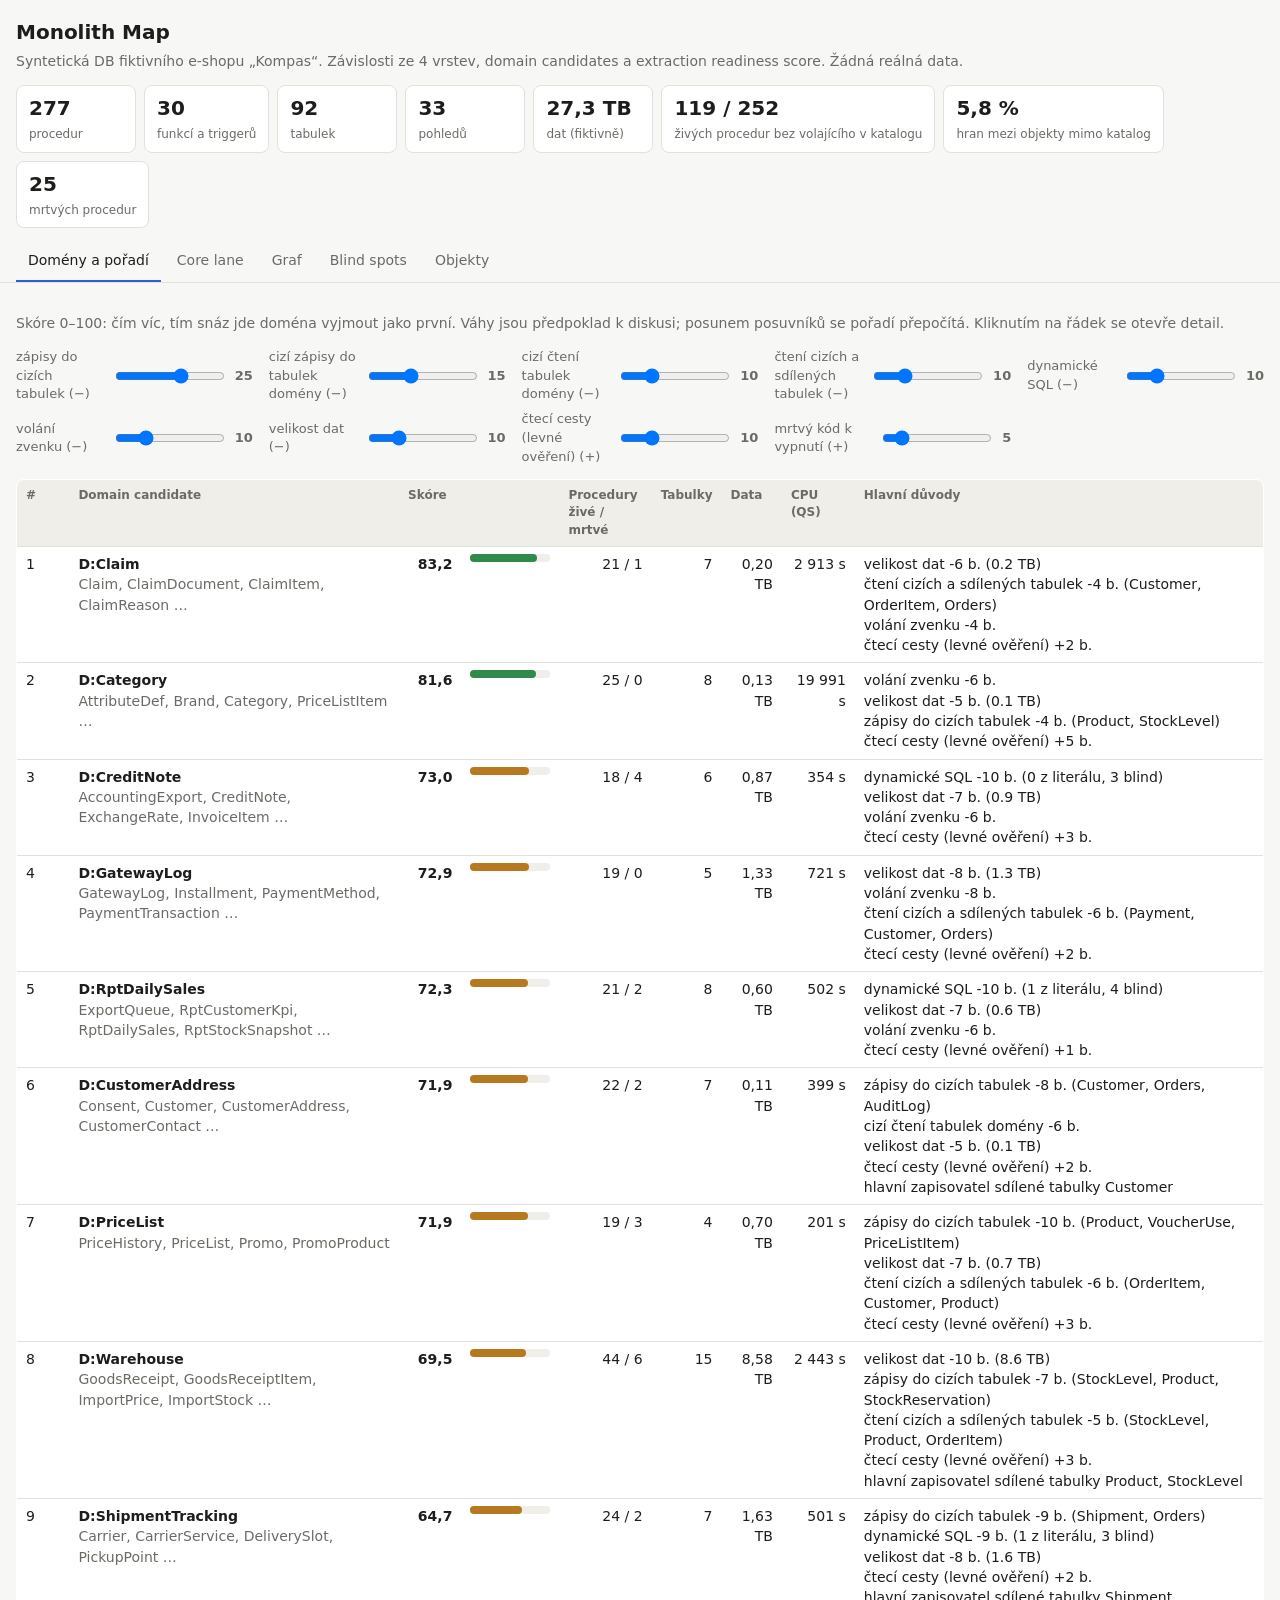
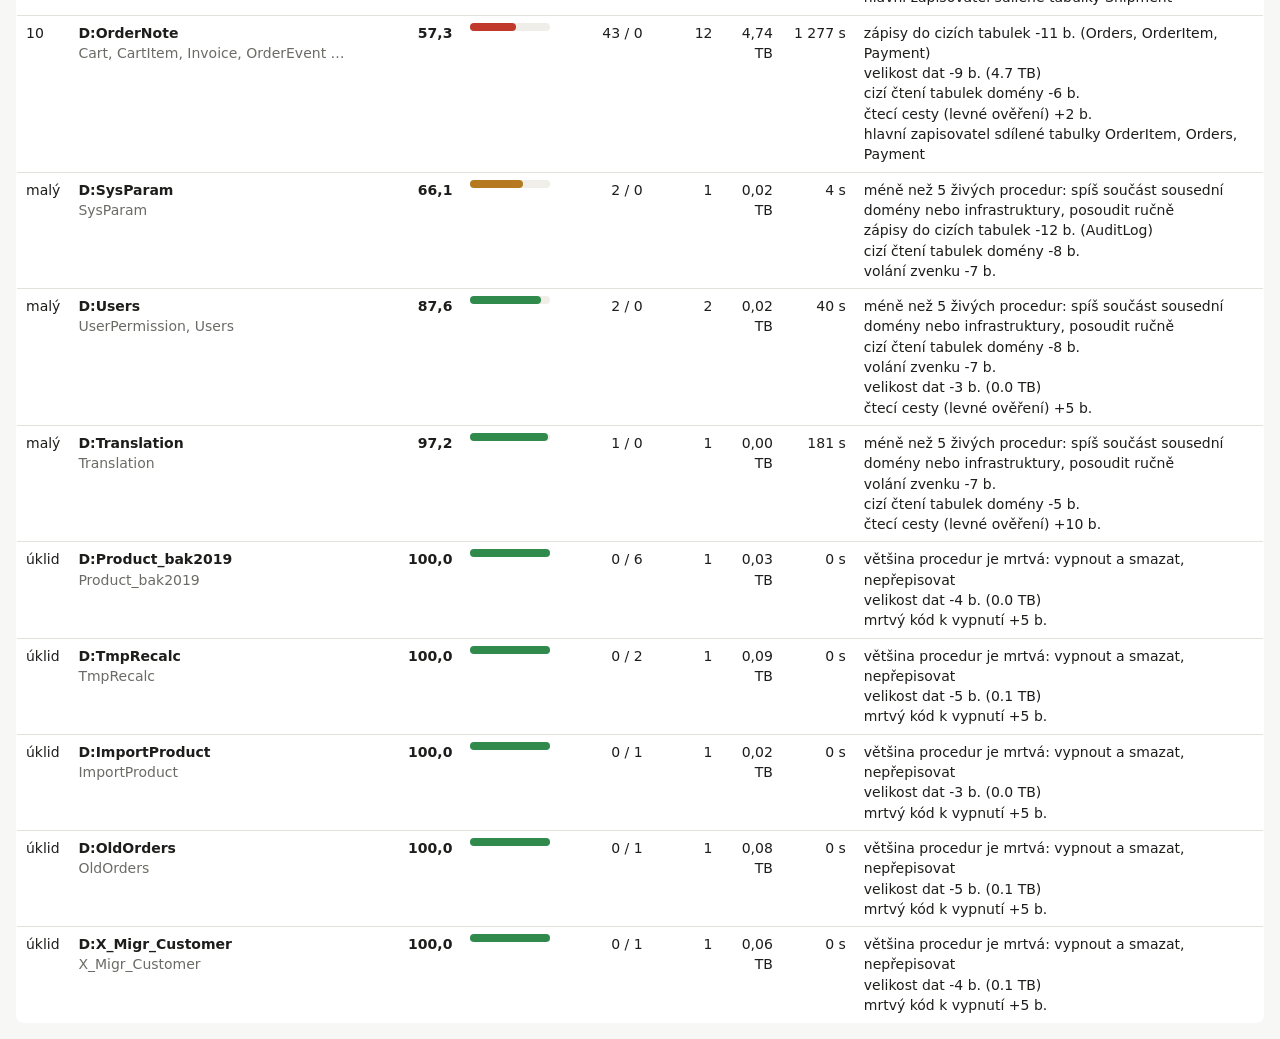
==== commit 76c019cd: "Přegenerované výstupy: evidence pack @2, report a stránka Vygenerováno python3 analyze.py v čerstvé " ====
--- a/mapa-monolitu/site/index.html
+++ b/mapa-monolitu/site/index.html
@@ -3,7 +3,7 @@
 <head>
 <meta charset="utf-8">
 <meta name="viewport" content="width=device-width, initial-scale=1">
-<title>Mapa monolitu</title>
+<title>Monolith Map</title>
 <style>
 :root{
   --bg:#f7f7f5;--panel:#ffffff;--ink:#1d1d1b;--muted:#6b6b66;--line:#e2e1dc;--accent:#2b5fd9;
@@ -59,21 +59,21 @@
 .note{border-left:3px solid var(--warn);padding:6px 10px;background:var(--panel);margin:8px 0}
 ul{padding-left:18px}
 .st{display:inline-block;border-radius:10px;padding:1px 9px;font-size:12px;font-weight:600;white-space:nowrap;border:1px solid currentColor}
-.st-zavreny{color:var(--bad)}.st-jen_draft_pr{color:var(--warn)}.st-otevreny_s_vlastnikem{color:var(--good)}
+.st-closed{color:var(--bad)}.st-draft-only{color:var(--warn)}.st-open{color:var(--good)}
 .ok{color:var(--good)}.ko{color:var(--bad)}
 </style>
 </head>
 <body>
 <header>
-  <h1>Mapa monolitu</h1>
-  <p class="sub">Syntetická DB fiktivního e-shopu „Kompas“. Závislosti ze 4 vrstev, kandidáti na domény a skóre připravenosti k vyjmutí. Žádná reálná data.</p>
+  <h1>Monolith Map</h1>
+  <p class="sub">Syntetická DB fiktivního e-shopu „Kompas“. Závislosti ze 4 vrstev, domain candidates a extraction readiness score. Žádná reálná data.</p>
   <div class="kpis" id="kpis"></div>
 </header>
 <nav id="nav">
   <button data-t="domeny" class="on">Domény a pořadí</button>
-  <button data-t="pruh">Pruh core</button>
+  <button data-t="lane">Core lane</button>
   <button data-t="graf">Graf</button>
-  <button data-t="slepa">Slepá místa</button>
+  <button data-t="blind">Blind spots</button>
   <button data-t="objekty">Objekty</button>
 </nav>
 <main>
@@ -96,15 +96,15 @@
       <div class="panel" id="detail"><p class="muted">Klikni na uzel. Kolečka = procedury a funkce, čtverce = tabulky (velikost podle dat). Barva hrany = vrstva, která ji viděla.</p></div>
     </div>
   </section>
-  <section class="tab" id="pruh"></section>
-  <section class="tab" id="slepa"></section>
+  <section class="tab" id="lane"></section>
+  <section class="tab" id="blind"></section>
   <section class="tab" id="objekty">
     <div class="controls"><input type="search" id="osearch" placeholder="filtr…"><select id="otype"><option value="">všechny typy</option><option>P</option><option>FN</option><option>TR</option><option>U</option><option>V</option></select></div>
     <div class="grid"><div class="wrap"><table id="otab"></table></div><div class="panel" id="odetail"><p class="muted">Vyber objekt.</p></div></div>
   </section>
 </main>
 <script>
-const DATA = {"generated_by":"mapa-monolitu analyze.py","summary":{"procedures":277,"functions":24,"triggers":6,"tables":92,"views":33,"status":{"živá":250,"mrtvá":25,"mimo okno měření":1,"v klientovi, nepoužitá":1},"layers":{"total":1997,"by_layer":{"static":1959,"dynamic":15,"runtime":36,"client":4},"only":{"static":1956,"client":4,"runtime":21},"not_in_catalog":116,"not_in_catalog_pct":5.8,"entry_edges":{"client":115,"agent":44,"runtime:client":114,"runtime:agent":41,"runtime:web":7,"runtime:other":1}},"shared_tables":{"StockLevel":38,"Product":46,"OrderItem":47,"Orders":68,"Customer":62,"Payment":23,"Shipment":26,"AuditLog":116,"ErrorLog":17,"Counter":21,"JobRun":42},"shared_procs":{"usp_Audit_Write":114,"fn_WorkingDaysBetween":14,"usp_JobRun_Start":40,"usp_JobRun_End":40,"usp_Counter_Next":20,"fn_UserName":12,"fn_SplitString":9,"usp_SysParam_Get":15,"fn_GetSysParam":10,"usp_Error_Log":16,"usp_User_CheckPermission":8,"fn_Translate":8,"fn_IsWorkingDay":12,"usp_Rpt_RptCustomerKpi_GetByCode":8,"usp_Rpt_RptDailySales_GetByCode":8},"shared_owner":{"StockLevel":"D:Warehouse","Product":"D:Warehouse","OrderItem":"D:OrderNote","Orders":"D:OrderNote","Customer":"D:CustomerAddress","Payment":"D:OrderNote","Shipment":"D:ShipmentTracking","AuditLog":"infrastruktura","ErrorLog":"infrastruktura","Counter":"infrastruktura","JobRun":"infrastruktura"},"lpa_iterations":9,"elapsed_s":0.13,"blind":{"caller_dependent":[{"obj":"usp_Product_Brand_Insert","ref":"usp_Audit_Write"},{"obj":"usp_Product_Product_Dispatch","ref":"usp_Product_Brand_GetByCode"},{"obj":"usp_Product_Product_Cancel","ref":"usp_Product_Brand_List"},{"obj":"usp_Claim_Claim_Get","ref":"usp_Audit_Write"},{"obj":"usp_Cust_Customer_Recalc","ref":"usp_Audit_Write"},{"obj":"usp_Cust_CustomerSegment_Dispatch","ref":"usp_Cust_Customer_Insert"},{"obj":"usp_Order_Cancel","ref":"usp_Audit_Write"},{"obj":"usp_Order_CartItem_Cleanup","ref":"usp_Audit_Write"},{"obj":"usp_Order_Recalc","ref":"usp_Audit_Write"},{"obj":"usp_Order_Create","ref":"spSklad_StockMovement_Update"},{"obj":"usp_Order_Create","ref":"usp_Cust_LoyaltyAccount_Merge"},{"obj":"usp_Pay_GatewayLog_Update","ref":"usp_Audit_Write"},{"obj":"usp_Pay_GatewayLog_Update","ref":"usp_Audit_Write"},{"obj":"usp_Price_Promo_Get","ref":"usp_SysParam_Get"},{"obj":"usp_Price_Voucher_Confirm","ref":"usp_Audit_Write"},{"obj":"usp_Rpt_Kpi_RptDailySales","ref":"usp_Audit_Write"},{"obj":"spSklad_Warehouse_Delete","ref":"usp_Audit_Write"}],"cross_db":[{"obj":"usp_Product_ProductAttribute_Cleanup","ref":"Archive.dbo.ProductAttribute_Archive","op":"write"},{"obj":"usp_Cust_Customer_Nightly","ref":"DWH.dbo.Customer_Archive","op":"write"},{"obj":"usp_Inv_Invoice_Hourly","ref":"Accounting.dbo.Invoice_Archive","op":"write"},{"obj":"usp_Inv_YearClose","ref":"Accounting.dbo.YearBalance","op":"write"},{"obj":"usp_Order_OrderStatusHistory_Archive","ref":"DWH.dbo.OrderStatusHistory_Archive","op":"write"},{"obj":"usp_Order_OrderEvent_MonthClose","ref":"Accounting.dbo.OrderEvent_Archive","op":"write"},{"obj":"usp_Order_Export","ref":"Archive.dbo.Orders","op":"write"},{"obj":"usp_Order_OrderNote_Nightly","ref":"Accounting.dbo.OrderNote_Archive","op":"write"},{"obj":"usp_Pay_Payment_Cleanup","ref":"Accounting.dbo.Payment_Archive","op":"write"},{"obj":"usp_Price_PriceHistory_MonthClose","ref":"DWH.dbo.PriceHistory_Archive","op":"write"},{"obj":"usp_Rpt_RptStockSnapshot_MonthClose","ref":"Archive.dbo.RptStockSnapshot","op":"write"},{"obj":"usp_Rpt_RptDailySales_Export","ref":"Accounting.dbo.RptDailySales","op":"write"},{"obj":"usp_AuditLog_Purge","ref":"Archive.dbo.AuditLog_Archive","op":"write"}],"dynamic_blind":[{"obj":"usp_Product_Product_Rebuild"},{"obj":"usp_Inv_AccountingExport_MonthClose"},{"obj":"usp_Inv_Invoice_Sync"},{"obj":"usp_Inv_Invoice_Update"},{"obj":"usp_Inv_ExchangeRate_Approve"},{"obj":"usp_Migr2019_Customer"},{"obj":"usp_Migr2019_Product"},{"obj":"usp_Import_Product"},{"obj":"usp_Import_Stock"},{"obj":"usp_Import_Price"},{"obj":"usp_Tmp_FixStock"},{"obj":"usp_Order_OrderEvent_Cancel"},{"obj":"usp_Pay_Payment_Search"},{"obj":"usp_Rpt_Margin_Sales_2024"},{"obj":"usp_Rpt_Margin_RptDailySales"},{"obj":"usp_Rpt_RptDailySales_MonthClose"},{"obj":"usp_Rpt_Dispatch"},{"obj":"usp_Ship_ShipmentTracking_Delete"},{"obj":"usp_Ship_Shipment_Nightly"},{"obj":"usp_Ship_SendToCarrier"},{"obj":"spSklad_Location_Update"}],"client_unresolved":[{"file":"src\\Konzole\\Reporty\\uReportRunner.pas","line":"211","expression":"'usp_Rpt_' + cbReport.Text"}],"agent_non_tsql":[{"job":"KOMPAS - Feed Heureka","proc":"usp_Rpt_Export_Heureka","subsystem":"PowerShell"}]},"static_dead_but_alive":[{"proc":"spSklad_InventoryCount_Cancel","runtime":19428,"seen_by":["client"],"apps":["Konzole.exe"]},{"proc":"spSklad_InventoryCount_Check","runtime":27383,"seen_by":["client"],"apps":["Konzole.exe"]},{"proc":"spSklad_InventoryCount_Nightly","runtime":2,"seen_by":["agent"],"apps":["SQLAgent - TSQL JobStep"]},{"proc":"spSklad_StockLevel_Close","runtime":8152,"seen_by":["client"],"apps":["Konzole.exe"]},{"proc":"spSklad_StockLevel_Delete","runtime":899,"seen_by":["client"],"apps":["Konzole.exe"]},{"proc":"spSklad_StockReservation_Export","runtime":4032,"seen_by":["agent"],"apps":["SQLAgent - TSQL JobStep"]},{"proc":"spSklad_Warehouse_Approve","runtime":8923,"seen_by":["client"],"apps":["Konzole.exe"]},{"proc":"spSklad_Warehouse_Delete","runtime":3217,"seen_by":["client"],"apps":["Konzole.exe"]},{"proc":"spSklad_Warehouse_Export","runtime":2,"seen_by":["agent"],"apps":["SQLAgent - TSQL JobStep"]},{"proc":"spSklad_Warehouse_SetStatus","runtime":27941,"seen_by":["client"],"apps":["Konzole.exe"]},{"proc":"usp_AuditLog_Purge","runtime":42,"seen_by":["agent"],"apps":["SQLAgent - TSQL JobStep"]},{"proc":"usp_Claim_ClaimReason_Cleanup","runtime":42,"seen_by":["agent"],"apps":["SQLAgent - TSQL JobStep"]},{"proc":"usp_Claim_ClaimReason_Hourly","runtime":42,"seen_by":["agent"],"apps":["SQLAgent - TSQL JobStep"]},{"proc":"usp_Claim_ClaimStatusHistory_Cleanup","runtime":42,"seen_by":["agent"],"apps":["SQLAgent - TSQL JobStep"]},{"proc":"usp_Claim_ClaimStatusHistory_Confirm","runtime":1064,"seen_by":["client"],"apps":["Konzole.exe"]},{"proc":"usp_Claim_Claim_Archive","runtime":4032,"seen_by":["agent"],"apps":["SQLAgent - TSQL JobStep"]},{"proc":"usp_Claim_Create","runtime":199741,"seen_by":["client"],"apps":["Kompas.Web.Api","Konzole.exe"]},{"proc":"usp_Claim_GetDetail","runtime":84948,"seen_by":["client"],"apps":["Kompas.Web.Api","Konzole.exe"]},{"proc":"usp_Claim_OverdueCheck","runtime":42,"seen_by":["agent"],"apps":["SQLAgent - TSQL JobStep"]},{"proc":"usp_Claim_Search","runtime":13848,"seen_by":["client"],"apps":["Konzole.exe"]},{"proc":"usp_Claim_SetStatus","runtime":21,"seen_by":["client"],"apps":["Konzole.exe"]},{"proc":"usp_Cust_CustomerAddress_Confirm","runtime":2112,"seen_by":["client"],"apps":["Konzole.exe"]},{"proc":"usp_Cust_CustomerAddress_Dispatch","runtime":2974,"seen_by":["client"],"apps":["Konzole.exe"]},{"proc":"usp_Cust_CustomerContact_MonthClose","runtime":1008,"seen_by":["agent"],"apps":["SQLAgent - TSQL JobStep"]},{"proc":"usp_Cust_CustomerSegment_Dispatch","runtime":233,"seen_by":["client"],"apps":["Konzole.exe"]},{"proc":"usp_Cust_Customer_MonthClose","runtime":42,"seen_by":["agent"],"apps":["SQLAgent - TSQL JobStep"]},{"proc":"usp_Cust_Customer_Nightly","runtime":1008,"seen_by":["agent"],"apps":["SQLAgent - TSQL JobStep"]},{"proc":"usp_Cust_Customer_Rebuild","runtime":33813,"seen_by":["client"],"apps":["Konzole.exe"]},{"proc":"usp_Import_Stock","runtime":1008,"seen_by":["agent"],"apps":["SQLAgent - TSQL JobStep"]},{"proc":"usp_Inv_AccountingExport_MonthClose","runtime":42,"seen_by":["agent"],"apps":["SQLAgent - TSQL JobStep"]},{"proc":"usp_Inv_Invoice_Confirm","runtime":69,"seen_by":["client"],"apps":["Konzole.exe"]},{"proc":"usp_Inv_Invoice_Hourly","runtime":4032,"seen_by":["agent"],"apps":["SQLAgent - TSQL JobStep"]},{"proc":"usp_Inv_Invoice_Rebuild","runtime":22,"seen_by":["client"],"apps":["Konzole.exe"]},{"proc":"usp_Inv_Invoice_Sync","runtime":23085,"seen_by":["client"],"apps":["Konzole.exe"]},{"proc":"usp_Inv_LedgerEntry_MonthClose","runtime":1008,"seen_by":["agent"],"apps":["SQLAgent - TSQL JobStep"]},{"proc":"usp_Inv_VatRate_Dispatch","runtime":312,"seen_by":["client"],"apps":["Konzole.exe"]},{"proc":"usp_Order_Cancel","runtime":151,"seen_by":["client"],"apps":["Konzole.exe"]},{"proc":"usp_Order_CartItem_Archive","runtime":2,"seen_by":["agent"],"apps":["SQLAgent - TSQL JobStep"]},{"proc":"usp_Order_CartItem_Cleanup","runtime":42,"seen_by":["agent"],"apps":["SQLAgent - TSQL JobStep"]},{"proc":"usp_Order_Create","runtime":46301,"seen_by":["client"],"apps":["Kompas.Web.Api","Konzole.exe"]},{"proc":"usp_Order_Dispatch","runtime":198,"seen_by":["client"],"apps":["Konzole.exe"]},{"proc":"usp_Order_Export","runtime":2,"seen_by":["agent"],"apps":["SQLAgent - TSQL JobStep"]},{"proc":"usp_Order_OrderEvent_Cancel","runtime":25,"seen_by":["client"],"apps":["Konzole.exe"]},{"proc":"usp_Order_OrderEvent_MonthClose","runtime":42,"seen_by":["agent"],"apps":["SQLAgent - TSQL JobStep"]},{"proc":"usp_Order_OrderEvent_Sync","runtime":308,"seen_by":["client"],"apps":["Konzole.exe"]},{"proc":"usp_Order_OrderItem_Nightly","runtime":1008,"seen_by":["agent"],"apps":["SQLAgent - TSQL JobStep"]},{"proc":"usp_Order_OrderNote_Check","runtime":993,"seen_by":["client"],"apps":["Konzole.exe"]},{"proc":"usp_Order_OrderNote_Nightly","runtime":42,"seen_by":["agent"],"apps":["SQLAgent - TSQL JobStep"]},{"proc":"usp_Order_OrderStatusHistory_Archive","runtime":2,"seen_by":["agent"],"apps":["SQLAgent - TSQL JobStep"]},{"proc":"usp_Order_Sync","runtime":143,"seen_by":["client"],"apps":["Konzole.exe"]},{"proc":"usp_Pay_Installment_Delete","runtime":2842,"seen_by":["client"],"apps":["Konzole.exe"]},{"proc":"usp_Pay_PaymentTransaction_Dispatch","runtime":1421,"seen_by":["client"],"apps":["Konzole.exe"]},{"proc":"usp_Pay_PaymentTransaction_Sync","runtime":4130,"seen_by":["client"],"apps":["Konzole.exe"]},{"proc":"usp_Pay_Payment_Cancel","runtime":260,"seen_by":["client"],"apps":["Konzole.exe"]},{"proc":"usp_Pay_Payment_Cleanup","runtime":42,"seen_by":["agent"],"apps":["SQLAgent - TSQL JobStep"]},{"proc":"usp_Pay_Payment_List","runtime":8307,"seen_by":["client"],"apps":["Konzole.exe"]},{"proc":"usp_Po_GoodsReceipt_Get","runtime":197,"seen_by":["client"],"apps":["Konzole.exe"]},{"proc":"usp_Po_GoodsReceipt_GetDetail","runtime":9369,"seen_by":["client"],"apps":["Konzole.exe"]},{"proc":"usp_Po_GoodsReceipt_Sync","runtime":26501,"seen_by":["client"],"apps":["Konzole.exe"]},{"proc":"usp_Po_Supplier_Cancel","runtime":317,"seen_by":["client"],"apps":["Konzole.exe"]},{"proc":"usp_Po_Supplier_Close","runtime":31058,"seen_by":["client"],"apps":["Konzole.exe"]},{"proc":"usp_Po_Supplier_Dispatch","runtime":2178,"seen_by":["client"],"apps":["Konzole.exe"]},{"proc":"usp_Po_Supplier_Hourly","runtime":4032,"seen_by":["agent"],"apps":["SQLAgent - TSQL JobStep"]},{"proc":"usp_Po_Supplier_SetStatus","runtime":18212,"seen_by":["client"],"apps":["Konzole.exe"]},{"proc":"usp_Price_PriceHistory_MonthClose","runtime":42,"seen_by":["agent"],"apps":["SQLAgent - TSQL JobStep"]},{"proc":"usp_Price_PriceList_MonthClose","runtime":42,"seen_by":["agent"],"apps":["SQLAgent - TSQL JobStep"]},{"proc":"usp_Price_PriceList_SetStatus","runtime":4173,"seen_by":["client"],"apps":["Konzole.exe"]},{"proc":"usp_Price_Promo_Cancel","runtime":2277,"seen_by":["client"],"apps":["Konzole.exe"]},{"proc":"usp_Price_Promo_Import","runtime":141,"seen_by":["client"],"apps":["Konzole.exe"]},{"proc":"usp_Price_Promo_Save","runtime":39589,"seen_by":["client"],"apps":["Konzole.exe"]},{"proc":"usp_Price_Voucher_Confirm","runtime":933,"seen_by":["client"],"apps":["Konzole.exe"]},{"proc":"usp_Product_AttributeDef_Process","runtime":51,"seen_by":["client"],"apps":["Konzole.exe"]},{"proc":"usp_Product_Brand_Cleanup","runtime":2,"seen_by":["agent"],"apps":["SQLAgent - TSQL JobStep"]},{"proc":"usp_Product_Category_Nightly","runtime":2,"seen_by":["agent"],"apps":["SQLAgent - TSQL JobStep"]},{"proc":"usp_Product_ProductAttribute_Cleanup","runtime":2,"seen_by":["agent"],"apps":["SQLAgent - TSQL JobStep"]},{"proc":"usp_Product_ProductAttribute_Process","runtime":371144,"seen_by":["jen běh"],"apps":["Kompas.Web.Api"]},{"proc":"usp_Product_ProductCategory_GetByCode","runtime":29102,"seen_by":["client"],"apps":["Konzole.exe"]},{"proc":"usp_Product_Product_Cancel","runtime":3959,"seen_by":["client"],"apps":["Konzole.exe"]},{"proc":"usp_Product_Product_Confirm","runtime":260,"seen_by":["client"],"apps":["Konzole.exe"]},{"proc":"usp_Product_Product_Dispatch","runtime":535083,"seen_by":["jen běh"],"apps":["Kompas.Web.Api"]},{"proc":"usp_Product_Product_Find","runtime":389172,"seen_by":["jen běh"],"apps":["Kompas.Web.Api"]},{"proc":"usp_Product_Product_Rebuild","runtime":181616,"seen_by":["jen běh"],"apps":["Kompas.Web.Api"]},{"proc":"usp_Rpt_Customers_RptDailySales","runtime":292,"seen_by":["client"],"apps":["Konzole.exe"]},{"proc":"usp_Rpt_Dispatch","runtime":12096,"seen_by":["agent"],"apps":["SQLAgent - TSQL JobStep"]},{"proc":"usp_Rpt_Export_Accounting","runtime":5851,"seen_by":["jen běh"],"apps":[]},{"proc":"usp_Rpt_Export_Email","runtime":2050,"seen_by":["jen běh"],"apps":[]},{"proc":"usp_Rpt_Export_Heureka","runtime":3499,"seen_by":["agent"],"apps":[".Net SqlClient Data Provider (Invoke-Sqlcmd)"]},{"proc":"usp_Rpt_Export_RptDailySales","runtime":67,"seen_by":["client"],"apps":["Konzole.exe"]},{"proc":"usp_Rpt_Export_Sales_2026","runtime":293,"seen_by":["client"],"apps":["Konzole.exe"]},{"proc":"usp_Rpt_Kpi_ExportQueue","runtime":142,"seen_by":["client"],"apps":["Konzole.exe"]},{"proc":"usp_Rpt_Kpi_RptDailySales","runtime":3685,"seen_by":["client"],"apps":["Konzole.exe"]},{"proc":"usp_Rpt_Margin_RptDailySales","runtime":37301,"seen_by":["client"],"apps":["Konzole.exe"]},{"proc":"usp_Rpt_Margin_Sales_2024","runtime":12393,"seen_by":["client"],"apps":["Konzole.exe"]},{"proc":"usp_Rpt_RptDailySales_Cleanup","runtime":2,"seen_by":["agent"],"apps":["SQLAgent - TSQL JobStep"]},{"proc":"usp_Rpt_RptDailySales_Export","runtime":4032,"seen_by":["agent"],"apps":["SQLAgent - TSQL JobStep"]},{"proc":"usp_Rpt_RptDailySales_MonthClose","runtime":1008,"seen_by":["agent"],"apps":["SQLAgent - TSQL JobStep"]},{"proc":"usp_Rpt_RptStockSnapshot_Cleanup","runtime":42,"seen_by":["agent"],"apps":["SQLAgent - TSQL JobStep"]},{"proc":"usp_Rpt_RptStockSnapshot_MonthClose","runtime":4032,"seen_by":["agent"],"apps":["SQLAgent - TSQL JobStep"]},{"proc":"usp_Rpt_Sales_2024_Cleanup","runtime":42,"seen_by":["agent"],"apps":["SQLAgent - TSQL JobStep"]},{"proc":"usp_Rpt_Sales_2026_MonthClose","runtime":2,"seen_by":["agent"],"apps":["SQLAgent - TSQL JobStep"]},{"proc":"usp_Rpt_Stock_RptDailySales","runtime":5030,"seen_by":["client"],"apps":["Konzole.exe"]},{"proc":"usp_Rpt_Weekly_RptDailySales","runtime":6894,"seen_by":["client"],"apps":["Konzole.exe"]},{"proc":"usp_Ship_CarrierService_Cancel","runtime":123,"seen_by":["client"],"apps":["Konzole.exe"]},{"proc":"usp_Ship_Carrier_CeskaPosta","runtime":4928,"seen_by":["client"],"apps":["Konzole.exe"]},{"proc":"usp_Ship_Carrier_GLS_old","runtime":170,"seen_by":["client"],"apps":["Konzole.exe"]},{"proc":"usp_Ship_Carrier_PPL","runtime":539,"seen_by":["client"],"apps":["Konzole.exe"]},{"proc":"usp_Ship_DeliverySlot_Cleanup","runtime":42,"seen_by":["agent"],"apps":["SQLAgent - TSQL JobStep"]},{"proc":"usp_Ship_DeliverySlot_Close","runtime":9152,"seen_by":["client"],"apps":["Konzole.exe"]},{"proc":"usp_Ship_DeliverySlot_List","runtime":22,"seen_by":["client"],"apps":["Konzole.exe"]},{"proc":"usp_Ship_SendToCarrier","runtime":447,"seen_by":["client"],"apps":["Konzole.exe"]},{"proc":"usp_Ship_ShipmentItem_Cleanup","runtime":42,"seen_by":["agent"],"apps":["SQLAgent - TSQL JobStep"]},{"proc":"usp_Ship_ShipmentItem_Dispatch","runtime":1236,"seen_by":["client"],"apps":["Konzole.exe"]},{"proc":"usp_Ship_Shipment_List","runtime":103,"seen_by":["client"],"apps":["Konzole.exe"]},{"proc":"usp_Ship_Shipment_Nightly","runtime":42,"seen_by":["agent"],"apps":["SQLAgent - TSQL JobStep"]},{"proc":"usp_Ship_Shipment_Rebuild","runtime":1494,"seen_by":["client"],"apps":["Konzole.exe"]},{"proc":"usp_SysParam_Set","runtime":6839,"seen_by":["client"],"apps":["Konzole.exe"]},{"proc":"usp_Translation_Get","runtime":38149,"seen_by":["client"],"apps":["Konzole.exe"]},{"proc":"usp_User_Get","runtime":45,"seen_by":["client"],"apps":["Konzole.exe"]},{"proc":"usp_User_Save","runtime":9290,"seen_by":["client"],"apps":["Konzole.exe"]}],"weights":{"foreign_writes":25,"inbound_writes":15,"inbound_reads":10,"foreign_reads":10,"dynamic_sql":10,"external_calls":10,"data_size":10,"bonus_readonly":10,"bonus_dead":5},"weight_labels":{"foreign_writes":"zápisy do cizích tabulek","inbound_writes":"cizí zápisy do tabulek domény","inbound_reads":"cizí čtení tabulek domény","foreign_reads":"čtení cizích a sdílených tabulek","dynamic_sql":"dynamické SQL","external_calls":"volání zvenku","data_size":"velikost dat","bonus_readonly":"čtecí cesty (levné ověření)","bonus_dead":"mrtvý kód k vypnutí"},"evaluation":{"purity":0.879,"clusters":18,"true_domains":13,"majority":{"D:CreditNote":"Invoicing","D:Category":"Catalog","D:ShipmentTracking":"Shipping","D:OrderNote":"Orders","D:Claim":"Claims","D:CustomerAddress":"Customers","D:RptDailySales":"Reporting","D:GatewayLog":"Payments","D:Warehouse":"Warehouse","D:ImportProduct":"Legacy","D:OldOrders":"Legacy","D:PriceList":"Pricing","D:Product_bak2019":"Legacy","D:SysParam":"Shared","D:TmpRecalc":"Legacy","D:Translation":"Shared","D:Users":"Shared","D:X_Migr_Customer":"Legacy"},"split":{"Invoicing":["D:CreditNote"],"Catalog":["D:Category"],"Shipping":["D:ShipmentTracking"],"Orders":["D:OrderNote"],"Claims":["D:Claim"],"Customers":["D:CustomerAddress"],"Reporting":["D:RptDailySales"],"Payments":["D:GatewayLog"],"Warehouse":["D:Warehouse"],"Legacy":["D:ImportProduct","D:OldOrders","D:Product_bak2019","D:TmpRecalc","D:X_Migr_Customer"],"Pricing":["D:PriceList"],"Shared":["D:SysParam","D:Translation","D:Users"]},"absorbed":["Purchasing"],"dead_true":26,"dead_found":26,"dead_tp":26,"dead_fp":[],"dead_fn":[],"yearly_detected":true,"dyn_true":30,"dyn_found":30,"dyn_missed":[],"dyn_false":[],"client_unused_true":["usp_Order_OrderNote_Rebuild"]},"total_size_gb":27325.2,"live_procs":252,"modularity":0.762,"merges":15},"domains":[{"domain":"D:Claim","score":83.2,"components":{"foreign_writes":0.125,"inbound_writes":0.0,"inbound_reads":0.0,"foreign_reads":0.387,"dynamic_sql":0.286,"external_calls":0.381,"data_size":0.575,"bonus_readonly":0.238,"bonus_dead":0.045},"contrib":{"foreign_writes":-3.1,"inbound_writes":-0.0,"inbound_reads":-0.0,"foreign_reads":-3.9,"dynamic_sql":-2.9,"external_calls":-3.8,"data_size":-5.7,"bonus_readonly":2.4,"bonus_dead":0.2},"own_shared":[],"n_procs":22,"n_live":21,"n_dead":1,"n_tables":7,"tables":["Claim","ClaimDocument","ClaimItem","ClaimReason","ClaimStatusHistory","ReturnRequest","ServiceCenter"],"size_gb":198.3,"readonly":5,"dyn_literal":2,"dyn_blind":0,"foreign_write_targets":{"AuditLog":1,"ExportQueue":1,"StockLevel":1},"foreign_read_targets":{"Customer":9,"OrderItem":5,"Orders":5,"Product":2,"SysParam":1,"StockLevel":1,"Payment":1},"inbound_writers":{},"external":{"client":7,"agent":5,"web":2},"cpu_ms":2912828,"dead_share":0.05,"cleanup_only":false,"too_small":false,"why":["velikost dat -6 b. (0.2 TB)","čtení cizích a sdílených tabulek -4 b. (Customer, OrderItem, Orders)","volání zvenku -4 b.","čtecí cesty (levné ověření) +2 b."],"order":1},{"domain":"D:Category","score":81.6,"components":{"foreign_writes":0.148,"inbound_writes":0.042,"inbound_reads":0.176,"foreign_reads":0.357,"dynamic_sql":0.24,"external_calls":0.587,"data_size":0.529,"bonus_readonly":0.48,"bonus_dead":0.0},"contrib":{"foreign_writes":-3.7,"inbound_writes":-0.6,"inbound_reads":-1.8,"foreign_reads":-3.6,"dynamic_sql":-2.4,"external_calls":-5.9,"data_size":-5.3,"bonus_readonly":4.8,"bonus_dead":0.0},"own_shared":[],"n_procs":25,"n_live":25,"n_dead":0,"n_tables":8,"tables":["AttributeDef","Brand","Category","PriceListItem","ProductAttribute","ProductCategory","ProductImage","ProductText"],"size_gb":129.8,"readonly":12,"dyn_literal":0,"dyn_blind":1,"foreign_write_targets":{"Product":3,"StockLevel":1},"foreign_read_targets":{"Product":8,"SupplierProduct":8,"StockLevel":4,"PriceList":1,"Customer":1,"OrderItem":1,"Promo":1,"VoucherUse":1},"inbound_writers":{"D:PriceList":1},"external":{"client":11,"jiné domény":4,"agent":3,"web":4},"cpu_ms":19991185,"dead_share":0.0,"cleanup_only":false,"too_small":false,"why":["volání zvenku -6 b.","velikost dat -5 b. (0.1 TB)","zápisy do cizích tabulek -4 b. (Product, StockLevel)","čtecí cesty (levné ověření) +5 b."],"order":2},{"domain":"D:CreditNote","score":73.0,"components":{"foreign_writes":0.087,"inbound_writes":0.045,"inbound_reads":0.0,"foreign_reads":0.547,"dynamic_sql":1.0,"external_calls":0.556,"data_size":0.735,"bonus_readonly":0.333,"bonus_dead":0.182},"contrib":{"foreign_writes":-2.2,"inbound_writes":-0.7,"inbound_reads":-0.0,"foreign_reads":-5.5,"dynamic_sql":-10.0,"external_calls":-5.6,"data_size":-7.3,"bonus_readonly":3.3,"bonus_dead":0.9},"own_shared":[],"n_procs":22,"n_live":18,"n_dead":4,"n_tables":6,"tables":["AccountingExport","CreditNote","ExchangeRate","InvoiceItem","LedgerEntry","VatRate"],"size_gb":868.7,"readonly":6,"dyn_literal":0,"dyn_blind":3,"foreign_write_targets":{"Invoice":2},"foreign_read_targets":{"Invoice":12,"Customer":5,"OrderItem":4,"Orders":4,"Product":2,"Payment":2},"inbound_writers":{"D:OrderNote":1},"external":{"jiné domény":3,"client":8,"agent":4},"cpu_ms":354153,"dead_share":0.18,"cleanup_only":false,"too_small":false,"why":["dynamické SQL -10 b. (0 z literálu, 3 slepé)","velikost dat -7 b. (0.9 TB)","volání zvenku -6 b.","čtecí cesty (levné ověření) +3 b."],"order":3},{"domain":"D:GatewayLog","score":72.9,"components":{"foreign_writes":0.179,"inbound_writes":0.0,"inbound_reads":0.0,"foreign_reads":0.554,"dynamic_sql":0.316,"external_calls":0.772,"data_size":0.781,"bonus_readonly":0.158,"bonus_dead":0.0},"contrib":{"foreign_writes":-4.5,"inbound_writes":-0.0,"inbound_reads":-0.0,"foreign_reads":-5.5,"dynamic_sql":-3.2,"external_calls":-7.7,"data_size":-7.8,"bonus_readonly":1.6,"bonus_dead":0.0},"own_shared":[],"n_procs":19,"n_live":19,"n_dead":0,"n_tables":5,"tables":["GatewayLog","Installment","PaymentMethod","PaymentTransaction","Refund"],"size_gb":1329.3,"readonly":3,"dyn_literal":0,"dyn_blind":1,"foreign_write_targets":{"Orders":3,"Payment":2},"foreign_read_targets":{"Payment":12,"Customer":10,"Orders":7,"LedgerEntry":1,"Invoice":1},"inbound_writers":{},"external":{"client":9,"jiné domény":12,"agent":1},"cpu_ms":721033,"dead_share":0.0,"cleanup_only":false,"too_small":false,"why":["velikost dat -8 b. (1.3 TB)","volání zvenku -8 b.","čtení cizích a sdílených tabulek -6 b. (Payment, Customer, Orders)","čtecí cesty (levné ověření) +2 b."],"order":4},{"domain":"D:RptDailySales","score":72.3,"components":{"foreign_writes":0.0,"inbound_writes":0.033,"inbound_reads":0.077,"foreign_reads":0.516,"dynamic_sql":1.0,"external_calls":0.571,"data_size":0.695,"bonus_readonly":0.095,"bonus_dead":0.087},"contrib":{"foreign_writes":-0.0,"inbound_writes":-0.5,"inbound_reads":-0.8,"foreign_reads":-5.2,"dynamic_sql":-10.0,"external_calls":-5.7,"data_size":-6.9,"bonus_readonly":1.0,"bonus_dead":0.4},"own_shared":[],"n_procs":23,"n_live":21,"n_dead":2,"n_tables":8,"tables":["ExportQueue","RptCustomerKpi","RptDailySales","RptStockSnapshot","Sales_2023","Sales_2024","Sales_2025","Sales_2026"],"size_gb":599.7,"readonly":2,"dyn_literal":1,"dyn_blind":4,"foreign_write_targets":{},"foreign_read_targets":{"Orders":8,"Product":7,"Customer":6,"OrderItem":6,"Payment":6,"Shipment":5,"StockLevel":4,"Invoice":3},"inbound_writers":{"D:Claim":1},"external":{"client":9,"agent":9,"other":1},"cpu_ms":502256,"dead_share":0.09,"cleanup_only":false,"too_small":false,"why":["dynamické SQL -10 b. (1 z literálu, 4 slepé)","velikost dat -7 b. (0.6 TB)","volání zvenku -6 b.","čtecí cesty (levné ověření) +1 b."],"order":5},{"domain":"D:CustomerAddress","score":71.9,"components":{"foreign_writes":0.31,"inbound_writes":0.133,"inbound_reads":0.637,"foreign_reads":0.418,"dynamic_sql":0.0,"external_calls":0.485,"data_size":0.515,"bonus_readonly":0.182,"bonus_dead":0.083},"contrib":{"foreign_writes":-7.8,"inbound_writes":-2.0,"inbound_reads":-6.4,"foreign_reads":-4.2,"dynamic_sql":-0.0,"external_calls":-4.8,"data_size":-5.1,"bonus_readonly":1.8,"bonus_dead":0.4},"own_shared":["Customer"],"n_procs":24,"n_live":22,"n_dead":2,"n_tables":7,"tables":["Consent","Customer","CustomerAddress","CustomerContact","CustomerSegment","LoyaltyAccount","LoyaltyTransaction"],"size_gb":113.4,"readonly":4,"dyn_literal":0,"dyn_blind":0,"foreign_write_targets":{"Customer":6,"Orders":2,"AuditLog":1},"foreign_read_targets":{"Customer":15,"Orders":6,"Invoice":4,"SysParam":1,"Carrier":1,"Shipment":1},"inbound_writers":{"D:OrderNote":4},"external":{"client":11,"agent":3,"jiné domény":2},"cpu_ms":399121,"dead_share":0.08,"cleanup_only":false,"too_small":false,"why":["zápisy do cizích tabulek -8 b. (Customer, Orders, AuditLog)","cizí čtení tabulek domény -6 b.","velikost dat -5 b. (0.1 TB)","čtecí cesty (levné ověření) +2 b.","hlavní zapisovatel sdílené tabulky Customer"],"order":6},{"domain":"D:PriceList","score":71.9,"components":{"foreign_writes":0.381,"inbound_writes":0.0,"inbound_reads":0.308,"foreign_reads":0.612,"dynamic_sql":0.0,"external_calls":0.561,"data_size":0.712,"bonus_readonly":0.263,"bonus_dead":0.136},"contrib":{"foreign_writes":-9.5,"inbound_writes":-0.0,"inbound_reads":-3.1,"foreign_reads":-6.1,"dynamic_sql":-0.0,"external_calls":-5.6,"data_size":-7.1,"bonus_readonly":2.6,"bonus_dead":0.7},"own_shared":[],"n_procs":22,"n_live":19,"n_dead":3,"n_tables":4,"tables":["PriceHistory","PriceList","Promo","PromoProduct"],"size_gb":703.1,"readonly":5,"dyn_literal":0,"dyn_blind":0,"foreign_write_targets":{"Product":4,"VoucherUse":2,"PriceListItem":1,"Voucher":1},"foreign_read_targets":{"OrderItem":8,"Customer":6,"Product":6,"Voucher":4,"PriceListItem":3,"VoucherUse":1,"StockLevel":1,"SupplierProduct":1},"inbound_writers":{},"external":{"jiné domény":4,"client":10,"agent":2},"cpu_ms":200743,"dead_share":0.14,"cleanup_only":false,"too_small":false,"why":["zápisy do cizích tabulek -10 b. (Product, VoucherUse, PriceListItem)","velikost dat -7 b. (0.7 TB)","čtení cizích a sdílených tabulek -6 b. (OrderItem, Customer, Product)","čtecí cesty (levné ověření) +3 b."],"order":7},{"domain":"D:Warehouse","score":69.5,"components":{"foreign_writes":0.291,"inbound_writes":0.182,"inbound_reads":0.398,"foreign_reads":0.466,"dynamic_sql":0.205,"external_calls":0.379,"data_size":0.983,"bonus_readonly":0.318,"bonus_dead":0.12},"contrib":{"foreign_writes":-7.3,"inbound_writes":-2.7,"inbound_reads":-4.0,"foreign_reads":-4.7,"dynamic_sql":-2.0,"external_calls":-3.8,"data_size":-9.8,"bonus_readonly":3.2,"bonus_dead":0.6},"own_shared":["Product","StockLevel"],"n_procs":50,"n_live":44,"n_dead":6,"n_tables":15,"tables":["GoodsReceipt","GoodsReceiptItem","ImportPrice","ImportStock","InventoryCount","InventoryCountItem","Location","Product","PurchaseOrder","PurchaseOrderItem","StockLevel","StockMovement","Supplier","SupplierProduct","Warehouse"],"size_gb":8578.5,"readonly":14,"dyn_literal":1,"dyn_blind":1,"foreign_write_targets":{"StockLevel":8,"Product":7,"StockReservation":1},"foreign_read_targets":{"StockLevel":19,"Product":16,"OrderItem":6,"Orders":5,"StockReservation":5,"SysParam":2,"Cart":1,"CartItem":1},"inbound_writers":{"D:PriceList":4,"D:Category":4,"D:OrderNote":3,"D:Claim":1},"external":{"client":19,"agent":5,"jiné domény":1},"cpu_ms":2442742,"dead_share":0.12,"cleanup_only":false,"too_small":false,"why":["velikost dat -10 b. (8.6 TB)","zápisy do cizích tabulek -7 b. (StockLevel, Product, StockReservation)","čtení cizích a sdílených tabulek -5 b. (StockLevel, Product, OrderItem)","čtecí cesty (levné ověření) +3 b.","hlavní zapisovatel sdílené tabulky Product, StockLevel"],"order":8},{"domain":"D:ShipmentTracking","score":64.7,"components":{"foreign_writes":0.351,"inbound_writes":0.028,"inbound_reads":0.153,"foreign_reads":0.539,"dynamic_sql":0.875,"external_calls":0.444,"data_size":0.803,"bonus_readonly":0.167,"bonus_dead":0.077},"contrib":{"foreign_writes":-8.8,"inbound_writes":-0.4,"inbound_reads":-1.5,"foreign_reads":-5.4,"dynamic_sql":-8.8,"external_calls":-4.4,"data_size":-8.0,"bonus_readonly":1.7,"bonus_dead":0.4},"own_shared":["Shipment"],"n_procs":26,"n_live":24,"n_dead":2,"n_tables":7,"tables":["Carrier","CarrierService","DeliverySlot","PickupPoint","Shipment","ShipmentItem","ShipmentTracking"],"size_gb":1629.2,"readonly":4,"dyn_literal":1,"dyn_blind":3,"foreign_write_targets":{"Shipment":11,"Orders":2},"foreign_read_targets":{"Shipment":17,"CustomerAddress":9,"Orders":6,"Customer":5,"OrderItem":4},"inbound_writers":{"D:OrderNote":1},"external":{"client":11,"agent":3,"jiné domény":2},"cpu_ms":501074,"dead_share":0.08,"cleanup_only":false,"too_small":false,"why":["zápisy do cizích tabulek -9 b. (Shipment, Orders)","dynamické SQL -9 b. (1 z literálu, 3 slepé)","velikost dat -8 b. (1.6 TB)","čtecí cesty (levné ověření) +2 b.","hlavní zapisovatel sdílené tabulky Shipment"],"order":9},{"domain":"D:OrderNote","score":57.3,"components":{"foreign_writes":0.438,"inbound_writes":0.192,"inbound_reads":0.615,"foreign_reads":0.602,"dynamic_sql":0.488,"external_calls":0.496,"data_size":0.919,"bonus_readonly":0.233,"bonus_dead":0.0},"contrib":{"foreign_writes":-11.0,"inbound_writes":-2.9,"inbound_reads":-6.2,"foreign_reads":-6.0,"dynamic_sql":-4.9,"external_calls":-5.0,"data_size":-9.2,"bonus_readonly":2.3,"bonus_dead":0.0},"own_shared":["OrderItem","Orders","Payment"],"n_procs":43,"n_live":43,"n_dead":0,"n_tables":12,"tables":["Cart","CartItem","Invoice","OrderEvent","OrderItem","OrderNote","OrderStatusHistory","Orders","Payment","StockReservation","Voucher","VoucherUse"],"size_gb":4741.8,"readonly":10,"dyn_literal":3,"dyn_blind":2,"foreign_write_targets":{"Orders":14,"OrderItem":5,"Payment":3,"Customer":3,"StockLevel":2,"Warehouse":1,"AuditLog":1,"ExchangeRate":1,"LoyaltyTransaction":1,"Shipment":1},"foreign_read_targets":{"Orders":18,"OrderItem":10,"Product":9,"Customer":8,"StockLevel":7,"PriceListItem":7,"Promo":6,"Payment":5},"inbound_writers":{"D:GatewayLog":5,"D:PriceList":3,"D:CreditNote":2,"D:CustomerAddress":2,"D:ShipmentTracking":2,"D:Warehouse":1},"external":{"jiné domény":13,"client":12,"agent":7,"web":1},"cpu_ms":1277227,"dead_share":0.0,"cleanup_only":false,"too_small":false,"why":["zápisy do cizích tabulek -11 b. (Orders, OrderItem, Payment)","velikost dat -9 b. (4.7 TB)","cizí čtení tabulek domény -6 b.","čtecí cesty (levné ověření) +2 b.","hlavní zapisovatel sdílené tabulky OrderItem, Orders, Payment"],"order":10},{"domain":"D:SysParam","score":66.2,"components":{"foreign_writes":0.5,"inbound_writes":0.0,"inbound_reads":0.818,"foreign_reads":0.333,"dynamic_sql":0.0,"external_calls":0.667,"data_size":0.317,"bonus_readonly":0.0,"bonus_dead":0.0},"contrib":{"foreign_writes":-12.5,"inbound_writes":-0.0,"inbound_reads":-8.2,"foreign_reads":-3.3,"dynamic_sql":-0.0,"external_calls":-6.7,"data_size":-3.2,"bonus_readonly":0.0,"bonus_dead":0.0},"own_shared":[],"n_procs":2,"n_live":2,"n_dead":0,"n_tables":1,"tables":["SysParam"],"size_gb":17.5,"readonly":0,"dyn_literal":0,"dyn_blind":0,"foreign_write_targets":{"AuditLog":1},"foreign_read_targets":{"AuditLog":1},"inbound_writers":{},"external":{"agent":1,"client":1},"cpu_ms":4075,"dead_share":0.0,"cleanup_only":false,"too_small":true,"why":["méně než 5 živých procedur: spíš součást sousední domény nebo infrastruktury, posoudit ručně","zápisy do cizích tabulek -12 b. (AuditLog)","cizí čtení tabulek domény -8 b.","volání zvenku -7 b."],"order":0},{"domain":"D:Users","score":87.6,"components":{"foreign_writes":0.0,"inbound_writes":0.0,"inbound_reads":0.75,"foreign_reads":0.0,"dynamic_sql":0.0,"external_calls":0.667,"data_size":0.319,"bonus_readonly":0.5,"bonus_dead":0.0},"contrib":{"foreign_writes":-0.0,"inbound_writes":-0.0,"inbound_reads":-7.5,"foreign_reads":-0.0,"dynamic_sql":-0.0,"external_calls":-6.7,"data_size":-3.2,"bonus_readonly":5.0,"bonus_dead":0.0},"own_shared":[],"n_procs":2,"n_live":2,"n_dead":0,"n_tables":2,"tables":["UserPermission","Users"],"size_gb":17.9,"readonly":1,"dyn_literal":0,"dyn_blind":0,"foreign_write_targets":{},"foreign_read_targets":{},"inbound_writers":{},"external":{"client":2},"cpu_ms":40481,"dead_share":0.0,"cleanup_only":false,"too_small":true,"why":["méně než 5 živých procedur: spíš součást sousední domény nebo infrastruktury, posoudit ručně","cizí čtení tabulek domény -8 b.","volání zvenku -7 b.","velikost dat -3 b. (0.0 TB)","čtecí cesty (levné ověření) +5 b."],"order":0},{"domain":"D:Translation","score":97.2,"components":{"foreign_writes":0.0,"inbound_writes":0.0,"inbound_reads":0.5,"foreign_reads":0.0,"dynamic_sql":0.0,"external_calls":0.667,"data_size":0.112,"bonus_readonly":1.0,"bonus_dead":0.0},"contrib":{"foreign_writes":-0.0,"inbound_writes":-0.0,"inbound_reads":-5.0,"foreign_reads":-0.0,"dynamic_sql":-0.0,"external_calls":-6.7,"data_size":-1.1,"bonus_readonly":10.0,"bonus_dead":0.0},"own_shared":[],"n_procs":1,"n_live":1,"n_dead":0,"n_tables":1,"tables":["Translation"],"size_gb":1.8,"readonly":1,"dyn_literal":0,"dyn_blind":0,"foreign_write_targets":{},"foreign_read_targets":{},"inbound_writers":{},"external":{"client":1},"cpu_ms":180600,"dead_share":0.0,"cleanup_only":false,"too_small":true,"why":["méně než 5 živých procedur: spíš součást sousední domény nebo infrastruktury, posoudit ručně","volání zvenku -7 b.","cizí čtení tabulek domény -5 b.","čtecí cesty (levné ověření) +10 b."],"order":0},{"domain":"D:Product_bak2019","score":100.0,"components":{"foreign_writes":0.0,"inbound_writes":0.0,"inbound_reads":0.0,"foreign_reads":0.0,"dynamic_sql":0.0,"external_calls":0.0,"data_size":0.389,"bonus_readonly":0.0,"bonus_dead":1.0},"contrib":{"foreign_writes":-0.0,"inbound_writes":-0.0,"inbound_reads":-0.0,"foreign_reads":-0.0,"dynamic_sql":-0.0,"external_calls":-0.0,"data_size":-3.9,"bonus_readonly":0.0,"bonus_dead":5.0},"own_shared":[],"n_procs":6,"n_live":0,"n_dead":6,"n_tables":1,"tables":["Product_bak2019"],"size_gb":34.9,"readonly":0,"dyn_literal":0,"dyn_blind":0,"foreign_write_targets":{},"foreign_read_targets":{},"inbound_writers":{},"external":{},"cpu_ms":0,"dead_share":1.0,"cleanup_only":true,"too_small":false,"why":["většina procedur je mrtvá: vypnout a smazat, nepřepisovat","velikost dat -4 b. (0.0 TB)","mrtvý kód k vypnutí +5 b."],"order":0},{"domain":"D:TmpRecalc","score":100.0,"components":{"foreign_writes":0.0,"inbound_writes":0.0,"inbound_reads":0.0,"foreign_reads":0.0,"dynamic_sql":0.0,"external_calls":0.0,"data_size":0.486,"bonus_readonly":0.0,"bonus_dead":1.0},"contrib":{"foreign_writes":-0.0,"inbound_writes":-0.0,"inbound_reads":-0.0,"foreign_reads":-0.0,"dynamic_sql":-0.0,"external_calls":-0.0,"data_size":-4.9,"bonus_readonly":0.0,"bonus_dead":5.0},"own_shared":[],"n_procs":2,"n_live":0,"n_dead":2,"n_tables":1,"tables":["TmpRecalc"],"size_gb":86.7,"readonly":0,"dyn_literal":0,"dyn_blind":0,"foreign_write_targets":{},"foreign_read_targets":{},"inbound_writers":{},"external":{},"cpu_ms":0,"dead_share":1.0,"cleanup_only":true,"too_small":false,"why":["většina procedur je mrtvá: vypnout a smazat, nepřepisovat","velikost dat -5 b. (0.1 TB)","mrtvý kód k vypnutí +5 b."],"order":0},{"domain":"D:ImportProduct","score":100.0,"components":{"foreign_writes":0.0,"inbound_writes":0.0,"inbound_reads":0.0,"foreign_reads":0.0,"dynamic_sql":0.0,"external_calls":0.0,"data_size":0.317,"bonus_readonly":0.0,"bonus_dead":1.0},"contrib":{"foreign_writes":-0.0,"inbound_writes":-0.0,"inbound_reads":-0.0,"foreign_reads":-0.0,"dynamic_sql":-0.0,"external_calls":-0.0,"data_size":-3.2,"bonus_readonly":0.0,"bonus_dead":5.0},"own_shared":[],"n_procs":1,"n_live":0,"n_dead":1,"n_tables":1,"tables":["ImportProduct"],"size_gb":17.5,"readonly":0,"dyn_literal":0,"dyn_blind":0,"foreign_write_targets":{},"foreign_read_targets":{},"inbound_writers":{},"external":{},"cpu_ms":0,"dead_share":1.0,"cleanup_only":true,"too_small":false,"why":["většina procedur je mrtvá: vypnout a smazat, nepřepisovat","velikost dat -3 b. (0.0 TB)","mrtvý kód k vypnutí +5 b."],"order":0},{"domain":"D:OldOrders","score":100.0,"components":{"foreign_writes":0.0,"inbound_writes":0.0,"inbound_reads":0.0,"foreign_reads":0.0,"dynamic_sql":0.0,"external_calls":0.0,"data_size":0.474,"bonus_readonly":0.0,"bonus_dead":1.0},"contrib":{"foreign_writes":-0.0,"inbound_writes":-0.0,"inbound_reads":-0.0,"foreign_reads":-0.0,"dynamic_sql":-0.0,"external_calls":-0.0,"data_size":-4.7,"bonus_readonly":0.0,"bonus_dead":5.0},"own_shared":[],"n_procs":1,"n_live":0,"n_dead":1,"n_tables":1,"tables":["OldOrders"],"size_gb":77.9,"readonly":0,"dyn_literal":0,"dyn_blind":0,"foreign_write_targets":{},"foreign_read_targets":{},"inbound_writers":{},"external":{},"cpu_ms":0,"dead_share":1.0,"cleanup_only":true,"too_small":false,"why":["většina procedur je mrtvá: vypnout a smazat, nepřepisovat","velikost dat -5 b. (0.1 TB)","mrtvý kód k vypnutí +5 b."],"order":0},{"domain":"D:X_Migr_Customer","score":100.0,"components":{"foreign_writes":0.0,"inbound_writes":0.0,"inbound_reads":0.0,"foreign_reads":0.0,"dynamic_sql":0.0,"external_calls":0.0,"data_size":0.438,"bonus_readonly":0.0,"bonus_dead":1.0},"contrib":{"foreign_writes":-0.0,"inbound_writes":-0.0,"inbound_reads":-0.0,"foreign_reads":-0.0,"dynamic_sql":-0.0,"external_calls":-0.0,"data_size":-4.4,"bonus_readonly":0.0,"bonus_dead":5.0},"own_shared":[],"n_procs":1,"n_live":0,"n_dead":1,"n_tables":1,"tables":["X_Migr_Customer"],"size_gb":55.6,"readonly":0,"dyn_literal":0,"dyn_blind":0,"foreign_write_targets":{},"foreign_read_targets":{},"inbound_writers":{},"external":{},"cpu_ms":0,"dead_share":1.0,"cleanup_only":true,"too_small":false,"why":["většina procedur je mrtvá: vypnout a smazat, nepřepisovat","velikost dat -4 b. (0.1 TB)","mrtvý kód k vypnutí +5 b."],"order":0}],"nodes":[{"id":"AccountingExport","type":"U","domain":"D:CreditNote","shared":false,"status":null,"size_gb":3.6,"file":"db/00_tables.sql","runtime_calls":null,"qs":null,"entries":{},"apps":{},"declared_entries":[],"schedule":null,"dynamic":null,"on_table":null,"late":false,"text":null},{"id":"AttributeDef","type":"U","domain":"D:Category","shared":false,"status":null,"size_gb":8.8,"file":"db/00_tables.sql","runtime_calls":null,"qs":null,"entries":{},"apps":{},"declared_entries":[],"schedule":null,"dynamic":null,"on_table":null,"late":false,"text":null},{"id":"AuditLog","type":"U","domain":"sdílené","shared":true,"status":null,"size_gb":8100.0,"file":"db/00_tables.sql","runtime_calls":null,"qs":null,"entries":{},"apps":{},"declared_entries":[],"schedule":null,"dynamic":null,"on_table":null,"late":false,"text":null},{"id":"Brand","type":"U","domain":"D:Category","shared":false,"status":null,"size_gb":4.8,"file":"db/00_tables.sql","runtime_calls":null,"qs":null,"entries":{},"apps":{},"declared_entries":[],"schedule":null,"dynamic":null,"on_table":null,"late":false,"text":null},{"id":"Carrier","type":"U","domain":"D:ShipmentTracking","shared":false,"status":null,"size_gb":3.8,"file":"db/00_tables.sql","runtime_calls":null,"qs":null,"entries":{},"apps":{},"declared_entries":[],"schedule":null,"dynamic":null,"on_table":null,"late":false,"text":null},{"id":"CarrierService","type":"U","domain":"D:ShipmentTracking","shared":false,"status":null,"size_gb":39.0,"file":"db/00_tables.sql","runtime_calls":null,"qs":null,"entries":{},"apps":{},"declared_entries":[],"schedule":null,"dynamic":null,"on_table":null,"late":false,"text":null},{"id":"Cart","type":"U","domain":"D:OrderNote","shared":false,"status":null,"size_gb":36.3,"file":"db/00_tables.sql","runtime_calls":null,"qs":null,"entries":{},"apps":{},"declared_entries":[],"schedule":null,"dynamic":null,"on_table":null,"late":false,"text":null},{"id":"CartItem","type":"U","domain":"D:OrderNote","shared":false,"status":null,"size_gb":11.3,"file":"db/00_tables.sql","runtime_calls":null,"qs":null,"entries":{},"apps":{},"declared_entries":[],"schedule":null,"dynamic":null,"on_table":null,"late":false,"text":null},{"id":"Category","type":"U","domain":"D:Category","shared":false,"status":null,"size_gb":8.0,"file":"db/00_tables.sql","runtime_calls":null,"qs":null,"entries":{},"apps":{},"declared_entries":[],"schedule":null,"dynamic":null,"on_table":null,"late":false,"text":null},{"id":"Claim","type":"U","domain":"D:Claim","shared":false,"status":null,"size_gb":34.6,"file":"db/00_tables.sql","runtime_calls":null,"qs":null,"entries":{},"apps":{},"declared_entries":[],"schedule":null,"dynamic":null,"on_table":null,"late":false,"text":null},{"id":"ClaimDocument","type":"U","domain":"D:Claim","shared":false,"status":null,"size_gb":60.0,"file":"db/00_tables.sql","runtime_calls":null,"qs":null,"entries":{},"apps":{},"declared_entries":[],"schedule":null,"dynamic":null,"on_table":null,"late":false,"text":null},{"id":"ClaimItem","type":"U","domain":"D:Claim","shared":false,"status":null,"size_gb":19.0,"file":"db/00_tables.sql","runtime_calls":null,"qs":null,"entries":{},"apps":{},"declared_entries":[],"schedule":null,"dynamic":null,"on_table":null,"late":false,"text":null},{"id":"ClaimReason","type":"U","domain":"D:Claim","shared":false,"status":null,"size_gb":36.4,"file":"db/00_tables.sql","runtime_calls":null,"qs":null,"entries":{},"apps":{},"declared_entries":[],"schedule":null,"dynamic":null,"on_table":null,"late":false,"text":null},{"id":"ClaimStatusHistory","type":"U","domain":"D:Claim","shared":false,"status":null,"size_gb":18.0,"file":"db/00_tables.sql","runtime_calls":null,"qs":null,"entries":{},"apps":{},"declared_entries":[],"schedule":null,"dynamic":null,"on_table":null,"late":false,"text":null},{"id":"Consent","type":"U","domain":"D:CustomerAddress","shared":false,"status":null,"size_gb":16.6,"file":"db/00_tables.sql","runtime_calls":null,"qs":null,"entries":{},"apps":{},"declared_entries":[],"schedule":null,"dynamic":null,"on_table":null,"late":false,"text":null},{"id":"Counter","type":"U","domain":"sdílené","shared":true,"status":null,"size_gb":7.8,"file":"db/00_tables.sql","runtime_calls":null,"qs":null,"entries":{},"apps":{},"declared_entries":[],"schedule":null,"dynamic":null,"on_table":null,"late":false,"text":null},{"id":"CreditNote","type":"U","domain":"D:CreditNote","shared":false,"status":null,"size_gb":10.1,"file":"db/00_tables.sql","runtime_calls":null,"qs":null,"entries":{},"apps":{},"declared_entries":[],"schedule":null,"dynamic":null,"on_table":null,"late":false,"text":null},{"id":"Customer","type":"U","domain":"sdílené","shared":true,"status":null,"size_gb":5.1,"file":"db/00_tables.sql","runtime_calls":null,"qs":null,"entries":{},"apps":{},"declared_entries":[],"schedule":null,"dynamic":null,"on_table":null,"late":false,"text":null},{"id":"CustomerAddress","type":"U","domain":"D:CustomerAddress","shared":false,"status":null,"size_gb":27.1,"file":"db/00_tables.sql","runtime_calls":null,"qs":null,"entries":{},"apps":{},"declared_entries":[],"schedule":null,"dynamic":null,"on_table":null,"late":false,"text":null},{"id":"CustomerContact","type":"U","domain":"D:CustomerAddress","shared":false,"status":null,"size_gb":11.8,"file":"db/00_tables.sql","runtime_calls":null,"qs":null,"entries":{},"apps":{},"declared_entries":[],"schedule":null,"dynamic":null,"on_table":null,"late":false,"text":null},{"id":"CustomerSegment","type":"U","domain":"D:CustomerAddress","shared":false,"status":null,"size_gb":34.1,"file":"db/00_tables.sql","runtime_calls":null,"qs":null,"entries":{},"apps":{},"declared_entries":[],"schedule":null,"dynamic":null,"on_table":null,"late":false,"text":null},{"id":"DeliverySlot","type":"U","domain":"D:ShipmentTracking","shared":false,"status":null,"size_gb":30.5,"file":"db/00_tables.sql","runtime_calls":null,"qs":null,"entries":{},"apps":{},"declared_entries":[],"schedule":null,"dynamic":null,"on_table":null,"late":false,"text":null},{"id":"ErrorLog","type":"U","domain":"sdílené","shared":true,"status":null,"size_gb":10.5,"file":"db/00_tables.sql","runtime_calls":null,"qs":null,"entries":{},"apps":{},"declared_entries":[],"schedule":null,"dynamic":null,"on_table":null,"late":false,"text":null},{"id":"ExchangeRate","type":"U","domain":"D:CreditNote","shared":false,"status":null,"size_gb":11.6,"file":"db/00_tables.sql","runtime_calls":null,"qs":null,"entries":{},"apps":{},"declared_entries":[],"schedule":null,"dynamic":null,"on_table":null,"late":false,"text":null},{"id":"ExportQueue","type":"U","domain":"D:RptDailySales","shared":false,"status":null,"size_gb":21.6,"file":"db/00_tables.sql","runtime_calls":null,"qs":null,"entries":{},"apps":{},"declared_entries":[],"schedule":null,"dynamic":null,"on_table":null,"late":false,"text":null},{"id":"GatewayLog","type":"U","domain":"D:GatewayLog","shared":false,"status":null,"size_gb":800.0,"file":"db/00_tables.sql","runtime_calls":null,"qs":null,"entries":{},"apps":{},"declared_entries":[],"schedule":null,"dynamic":null,"on_table":null,"late":false,"text":null},{"id":"GoodsReceipt","type":"U","domain":"D:Warehouse","shared":false,"status":null,"size_gb":28.7,"file":"db/00_tables.sql","runtime_calls":null,"qs":null,"entries":{},"apps":{},"declared_entries":[],"schedule":null,"dynamic":null,"on_table":null,"late":false,"text":null},{"id":"GoodsReceiptItem","type":"U","domain":"D:Warehouse","shared":false,"status":null,"size_gb":28.8,"file":"db/00_tables.sql","runtime_calls":null,"qs":null,"entries":{},"apps":{},"declared_entries":[],"schedule":null,"dynamic":null,"on_table":null,"late":false,"text":null},{"id":"ImportPrice","type":"U","domain":"D:Warehouse","shared":false,"status":null,"size_gb":79.9,"file":"db/00_tables.sql","runtime_calls":null,"qs":null,"entries":{},"apps":{},"declared_entries":[],"schedule":null,"dynamic":null,"on_table":null,"late":false,"text":null},{"id":"ImportProduct","type":"U","domain":"D:ImportProduct","shared":false,"status":null,"size_gb":17.5,"file":"db/00_tables.sql","runtime_calls":null,"qs":null,"entries":{},"apps":{},"declared_entries":[],"schedule":null,"dynamic":null,"on_table":null,"late":false,"text":null},{"id":"ImportStock","type":"U","domain":"D:Warehouse","shared":false,"status":null,"size_gb":8.7,"file":"db/00_tables.sql","runtime_calls":null,"qs":null,"entries":{},"apps":{},"declared_entries":[],"schedule":null,"dynamic":null,"on_table":null,"late":false,"text":null},{"id":"Installment","type":"U","domain":"D:GatewayLog","shared":false,"status":null,"size_gb":12.0,"file":"db/00_tables.sql","runtime_calls":null,"qs":null,"entries":{},"apps":{},"declared_entries":[],"schedule":null,"dynamic":null,"on_table":null,"late":false,"text":null},{"id":"InventoryCount","type":"U","domain":"D:Warehouse","shared":false,"status":null,"size_gb":5.3,"file":"db/00_tables.sql","runtime_calls":null,"qs":null,"entries":{},"apps":{},"declared_entries":[],"schedule":null,"dynamic":null,"on_table":null,"late":false,"text":null},{"id":"InventoryCountItem","type":"U","domain":"D:Warehouse","shared":false,"status":null,"size_gb":12.4,"file":"db/00_tables.sql","runtime_calls":null,"qs":null,"entries":{},"apps":{},"declared_entries":[],"schedule":null,"dynamic":null,"on_table":null,"late":false,"text":null},{"id":"Invoice","type":"U","domain":"D:OrderNote","shared":false,"status":null,"size_gb":22.5,"file":"db/00_tables.sql","runtime_calls":null,"qs":null,"entries":{},"apps":{},"declared_entries":[],"schedule":null,"dynamic":null,"on_table":null,"late":false,"text":null},{"id":"InvoiceItem","type":"U","domain":"D:CreditNote","shared":false,"status":null,"size_gb":380.0,"file":"db/00_tables.sql","runtime_calls":null,"qs":null,"entries":{},"apps":{},"declared_entries":[],"schedule":null,"dynamic":null,"on_table":null,"late":false,"text":null},{"id":"JobRun","type":"U","domain":"sdílené","shared":true,"status":null,"size_gb":5.3,"file":"db/00_tables.sql","runtime_calls":null,"qs":null,"entries":{},"apps":{},"declared_entries":[],"schedule":null,"dynamic":null,"on_table":null,"late":false,"text":null},{"id":"LedgerEntry","type":"U","domain":"D:CreditNote","shared":false,"status":null,"size_gb":450.0,"file":"db/00_tables.sql","runtime_calls":null,"qs":null,"entries":{},"apps":{},"declared_entries":[],"schedule":null,"dynamic":null,"on_table":null,"late":false,"text":null},{"id":"Location","type":"U","domain":"D:Warehouse","shared":false,"status":null,"size_gb":24.0,"file":"db/00_tables.sql","runtime_calls":null,"qs":null,"entries":{},"apps":{},"declared_entries":[],"schedule":null,"dynamic":null,"on_table":null,"late":false,"text":null},{"id":"LoyaltyAccount","type":"U","domain":"D:CustomerAddress","shared":false,"status":null,"size_gb":6.1,"file":"db/00_tables.sql","runtime_calls":null,"qs":null,"entries":{},"apps":{},"declared_entries":[],"schedule":null,"dynamic":null,"on_table":null,"late":false,"text":null},{"id":"LoyaltyTransaction","type":"U","domain":"D:CustomerAddress","shared":false,"status":null,"size_gb":12.6,"file":"db/00_tables.sql","runtime_calls":null,"qs":null,"entries":{},"apps":{},"declared_entries":[],"schedule":null,"dynamic":null,"on_table":null,"late":false,"text":null},{"id":"OldOrders","type":"U","domain":"D:OldOrders","shared":false,"status":null,"size_gb":77.9,"file":"db/00_tables.sql","runtime_calls":null,"qs":null,"entries":{},"apps":{},"declared_entries":[],"schedule":null,"dynamic":null,"on_table":null,"late":false,"text":null},{"id":"OrderEvent","type":"U","domain":"D:OrderNote","shared":false,"status":null,"size_gb":700.0,"file":"db/00_tables.sql","runtime_calls":null,"qs":null,"entries":{},"apps":{},"declared_entries":[],"schedule":null,"dynamic":null,"on_table":null,"late":false,"text":null},{"id":"OrderItem","type":"U","domain":"sdílené","shared":true,"status":null,"size_gb":1900.0,"file":"db/00_tables.sql","runtime_calls":null,"qs":null,"entries":{},"apps":{},"declared_entries":[],"schedule":null,"dynamic":null,"on_table":null,"late":false,"text":null},{"id":"OrderNote","type":"U","domain":"D:OrderNote","shared":false,"status":null,"size_gb":19.2,"file":"db/00_tables.sql","runtime_calls":null,"qs":null,"entries":{},"apps":{},"declared_entries":[],"schedule":null,"dynamic":null,"on_table":null,"late":false,"text":null},{"id":"OrderStatusHistory","type":"U","domain":"D:OrderNote","shared":false,"status":null,"size_gb":900.0,"file":"db/00_tables.sql","runtime_calls":null,"qs":null,"entries":{},"apps":{},"declared_entries":[],"schedule":null,"dynamic":null,"on_table":null,"late":false,"text":null},{"id":"Orders","type":"U","domain":"sdílené","shared":true,"status":null,"size_gb":1100.0,"file":"db/00_tables.sql","runtime_calls":null,"qs":null,"entries":{},"apps":{},"declared_entries":[],"schedule":null,"dynamic":null,"on_table":null,"late":false,"text":null},{"id":"Payment","type":"U","domain":"sdílené","shared":true,"status":null,"size_gb":5.1,"file":"db/00_tables.sql","runtime_calls":null,"qs":null,"entries":{},"apps":{},"declared_entries":[],"schedule":null,"dynamic":null,"on_table":null,"late":false,"text":null},{"id":"PaymentMethod","type":"U","domain":"D:GatewayLog","shared":false,"status":null,"size_gb":9.7,"file":"db/00_tables.sql","runtime_calls":null,"qs":null,"entries":{},"apps":{},"declared_entries":[],"schedule":null,"dynamic":null,"on_table":null,"late":false,"text":null},{"id":"PaymentTransaction","type":"U","domain":"D:GatewayLog","shared":false,"status":null,"size_gb":500.0,"file":"db/00_tables.sql","runtime_calls":null,"qs":null,"entries":{},"apps":{},"declared_entries":[],"schedule":null,"dynamic":null,"on_table":null,"late":false,"text":null},{"id":"PickupPoint","type":"U","domain":"D:ShipmentTracking","shared":false,"status":null,"size_gb":18.5,"file":"db/00_tables.sql","runtime_calls":null,"qs":null,"entries":{},"apps":{},"declared_entries":[],"schedule":null,"dynamic":null,"on_table":null,"late":false,"text":null},{"id":"PriceHistory","type":"U","domain":"D:PriceList","shared":false,"status":null,"size_gb":600.0,"file":"db/00_tables.sql","runtime_calls":null,"qs":null,"entries":{},"apps":{},"declared_entries":[],"schedule":null,"dynamic":null,"on_table":null,"late":false,"text":null},{"id":"PriceList","type":"U","domain":"D:PriceList","shared":false,"status":null,"size_gb":36.3,"file":"db/00_tables.sql","runtime_calls":null,"qs":null,"entries":{},"apps":{},"declared_entries":[],"schedule":null,"dynamic":null,"on_table":null,"late":false,"text":null},{"id":"PriceListItem","type":"U","domain":"D:Category","shared":false,"status":null,"size_gb":4.2,"file":"db/00_tables.sql","runtime_calls":null,"qs":null,"entries":{},"apps":{},"declared_entries":[],"schedule":null,"dynamic":null,"on_table":null,"late":false,"text":null},{"id":"Product","type":"U","domain":"sdílené","shared":true,"status":null,"size_gb":2.9,"file":"db/00_tables.sql","runtime_calls":null,"qs":null,"entries":{},"apps":{},"declared_entries":[],"schedule":null,"dynamic":null,"on_table":null,"late":false,"text":null},{"id":"ProductAttribute","type":"U","domain":"D:Category","shared":false,"status":null,"size_gb":35.1,"file":"db/00_tables.sql","runtime_calls":null,"qs":null,"entries":{},"apps":{},"declared_entries":[],"schedule":null,"dynamic":null,"on_table":null,"late":false,"text":null},{"id":"ProductCategory","type":"U","domain":"D:Category","shared":false,"status":null,"size_gb":19.7,"file":"db/00_tables.sql","runtime_calls":null,"qs":null,"entries":{},"apps":{},"declared_entries":[],"schedule":null,"dynamic":null,"on_table":null,"late":false,"text":null},{"id":"ProductImage","type":"U","domain":"D:Category","shared":false,"status":null,"size_gb":30.8,"file":"db/00_tables.sql","runtime_calls":null,"qs":null,"entries":{},"apps":{},"declared_entries":[],"schedule":null,"dynamic":null,"on_table":null,"late":false,"text":null},{"id":"ProductText","type":"U","domain":"D:Category","shared":false,"status":null,"size_gb":18.4,"file":"db/00_tables.sql","runtime_calls":null,"qs":null,"entries":{},"apps":{},"declared_entries":[],"schedule":null,"dynamic":null,"on_table":null,"late":false,"text":null},{"id":"Product_bak2019","type":"U","domain":"D:Product_bak2019","shared":false,"status":null,"size_gb":34.9,"file":"db/00_tables.sql","runtime_calls":null,"qs":null,"entries":{},"apps":{},"declared_entries":[],"schedule":null,"dynamic":null,"on_table":null,"late":false,"text":null},{"id":"Promo","type":"U","domain":"D:PriceList","shared":false,"status":null,"size_gb":36.4,"file":"db/00_tables.sql","runtime_calls":null,"qs":null,"entries":{},"apps":{},"declared_entries":[],"schedule":null,"dynamic":null,"on_table":null,"late":false,"text":null},{"id":"PromoProduct","type":"U","domain":"D:PriceList","shared":false,"status":null,"size_gb":30.4,"file":"db/00_tables.sql","runtime_calls":null,"qs":null,"entries":{},"apps":{},"declared_entries":[],"schedule":null,"dynamic":null,"on_table":null,"late":false,"text":null},{"id":"PurchaseOrder","type":"U","domain":"D:Warehouse","shared":false,"status":null,"size_gb":1.7,"file":"db/00_tables.sql","runtime_calls":null,"qs":null,"entries":{},"apps":{},"declared_entries":[],"schedule":null,"dynamic":null,"on_table":null,"late":false,"text":null},{"id":"PurchaseOrderItem","type":"U","domain":"D:Warehouse","shared":false,"status":null,"size_gb":18.4,"file":"db/00_tables.sql","runtime_calls":null,"qs":null,"entries":{},"apps":{},"declared_entries":[],"schedule":null,"dynamic":null,"on_table":null,"late":false,"text":null},{"id":"Refund","type":"U","domain":"D:GatewayLog","shared":false,"status":null,"size_gb":7.6,"file":"db/00_tables.sql","runtime_calls":null,"qs":null,"entries":{},"apps":{},"declared_entries":[],"schedule":null,"dynamic":null,"on_table":null,"late":false,"text":null},{"id":"ReturnRequest","type":"U","domain":"D:Claim","shared":false,"status":null,"size_gb":5.7,"file":"db/00_tables.sql","runtime_calls":null,"qs":null,"entries":{},"apps":{},"declared_entries":[],"schedule":null,"dynamic":null,"on_table":null,"late":false,"text":null},{"id":"RptCustomerKpi","type":"U","domain":"D:RptDailySales","shared":false,"status":null,"size_gb":22.2,"file":"db/00_tables.sql","runtime_calls":null,"qs":null,"entries":{},"apps":{},"declared_entries":[],"schedule":null,"dynamic":null,"on_table":null,"late":false,"text":null},{"id":"RptDailySales","type":"U","domain":"D:RptDailySales","shared":false,"status":null,"size_gb":37.4,"file":"db/00_tables.sql","runtime_calls":null,"qs":null,"entries":{},"apps":{},"declared_entries":[],"schedule":null,"dynamic":null,"on_table":null,"late":false,"text":null},{"id":"RptStockSnapshot","type":"U","domain":"D:RptDailySales","shared":false,"status":null,"size_gb":18.5,"file":"db/00_tables.sql","runtime_calls":null,"qs":null,"entries":{},"apps":{},"declared_entries":[],"schedule":null,"dynamic":null,"on_table":null,"late":false,"text":null},{"id":"Sales_2023","type":"U","domain":"D:RptDailySales","shared":false,"status":null,"size_gb":140.0,"file":"db/00_tables.sql","runtime_calls":null,"qs":null,"entries":{},"apps":{},"declared_entries":[],"schedule":null,"dynamic":null,"on_table":null,"late":false,"text":null},{"id":"Sales_2024","type":"U","domain":"D:RptDailySales","shared":false,"status":null,"size_gb":150.0,"file":"db/00_tables.sql","runtime_calls":null,"qs":null,"entries":{},"apps":{},"declared_entries":[],"schedule":null,"dynamic":null,"on_table":null,"late":false,"text":null},{"id":"Sales_2025","type":"U","domain":"D:RptDailySales","shared":false,"status":null,"size_gb":120.0,"file":"db/00_tables.sql","runtime_calls":null,"qs":null,"entries":{},"apps":{},"declared_entries":[],"schedule":null,"dynamic":null,"on_table":null,"late":false,"text":null},{"id":"Sales_2026","type":"U","domain":"D:RptDailySales","shared":false,"status":null,"size_gb":90.0,"file":"db/00_tables.sql","runtime_calls":null,"qs":null,"entries":{},"apps":{},"declared_entries":[],"schedule":null,"dynamic":null,"on_table":null,"late":false,"text":null},{"id":"ServiceCenter","type":"U","domain":"D:Claim","shared":false,"status":null,"size_gb":24.6,"file":"db/00_tables.sql","runtime_calls":null,"qs":null,"entries":{},"apps":{},"declared_entries":[],"schedule":null,"dynamic":null,"on_table":null,"late":false,"text":null},{"id":"Shipment","type":"U","domain":"sdílené","shared":true,"status":null,"size_gb":29.3,"file":"db/00_tables.sql","runtime_calls":null,"qs":null,"entries":{},"apps":{},"declared_entries":[],"schedule":null,"dynamic":null,"on_table":null,"late":false,"text":null},{"id":"ShipmentItem","type":"U","domain":"D:ShipmentTracking","shared":false,"status":null,"size_gb":8.1,"file":"db/00_tables.sql","runtime_calls":null,"qs":null,"entries":{},"apps":{},"declared_entries":[],"schedule":null,"dynamic":null,"on_table":null,"late":false,"text":null},{"id":"ShipmentTracking","type":"U","domain":"D:ShipmentTracking","shared":false,"status":null,"size_gb":1500.0,"file":"db/00_tables.sql","runtime_calls":null,"qs":null,"entries":{},"apps":{},"declared_entries":[],"schedule":null,"dynamic":null,"on_table":null,"late":false,"text":null},{"id":"StockLevel","type":"U","domain":"sdílené","shared":true,"status":null,"size_gb":15.0,"file":"db/00_tables.sql","runtime_calls":null,"qs":null,"entries":{},"apps":{},"declared_entries":[],"schedule":null,"dynamic":null,"on_table":null,"late":false,"text":null},{"id":"StockMovement","type":"U","domain":"D:Warehouse","shared":false,"status":null,"size_gb":8300.0,"file":"db/00_tables.sql","runtime_calls":null,"qs":null,"entries":{},"apps":{},"declared_entries":[],"schedule":null,"dynamic":null,"on_table":null,"late":false,"text":null},{"id":"StockReservation","type":"U","domain":"D:OrderNote","shared":false,"status":null,"size_gb":1.8,"file":"db/00_tables.sql","runtime_calls":null,"qs":null,"entries":{},"apps":{},"declared_entries":[],"schedule":null,"dynamic":null,"on_table":null,"late":false,"text":null},{"id":"Supplier","type":"U","domain":"D:Warehouse","shared":false,"status":null,"size_gb":24.5,"file":"db/00_tables.sql","runtime_calls":null,"qs":null,"entries":{},"apps":{},"declared_entries":[],"schedule":null,"dynamic":null,"on_table":null,"late":false,"text":null},{"id":"SupplierProduct","type":"U","domain":"D:Warehouse","shared":false,"status":null,"size_gb":3.1,"file":"db/00_tables.sql","runtime_calls":null,"qs":null,"entries":{},"apps":{},"declared_entries":[],"schedule":null,"dynamic":null,"on_table":null,"late":false,"text":null},{"id":"SysParam","type":"U","domain":"D:SysParam","shared":false,"status":null,"size_gb":17.5,"file":"db/00_tables.sql","runtime_calls":null,"qs":null,"entries":{},"apps":{},"declared_entries":[],"schedule":null,"dynamic":null,"on_table":null,"late":false,"text":null},{"id":"TmpRecalc","type":"U","domain":"D:TmpRecalc","shared":false,"status":null,"size_gb":86.7,"file":"db/00_tables.sql","runtime_calls":null,"qs":null,"entries":{},"apps":{},"declared_entries":[],"schedule":null,"dynamic":null,"on_table":null,"late":false,"text":null},{"id":"Translation","type":"U","domain":"D:Translation","shared":false,"status":null,"size_gb":1.8,"file":"db/00_tables.sql","runtime_calls":null,"qs":null,"entries":{},"apps":{},"declared_entries":[],"schedule":null,"dynamic":null,"on_table":null,"late":false,"text":null},{"id":"UserPermission","type":"U","domain":"D:Users","shared":false,"status":null,"size_gb":7.7,"file":"db/00_tables.sql","runtime_calls":null,"qs":null,"entries":{},"apps":{},"declared_entries":[],"schedule":null,"dynamic":null,"on_table":null,"late":false,"text":null},{"id":"Users","type":"U","domain":"D:Users","shared":false,"status":null,"size_gb":10.2,"file":"db/00_tables.sql","runtime_calls":null,"qs":null,"entries":{},"apps":{},"declared_entries":[],"schedule":null,"dynamic":null,"on_table":null,"late":false,"text":null},{"id":"VatRate","type":"U","domain":"D:CreditNote","shared":false,"status":null,"size_gb":13.4,"file":"db/00_tables.sql","runtime_calls":null,"qs":null,"entries":{},"apps":{},"declared_entries":[],"schedule":null,"dynamic":null,"on_table":null,"late":false,"text":null},{"id":"Voucher","type":"U","domain":"D:OrderNote","shared":false,"status":null,"size_gb":27.5,"file":"db/00_tables.sql","runtime_calls":null,"qs":null,"entries":{},"apps":{},"declared_entries":[],"schedule":null,"dynamic":null,"on_table":null,"late":false,"text":null},{"id":"VoucherUse","type":"U","domain":"D:OrderNote","shared":false,"status":null,"size_gb":18.1,"file":"db/00_tables.sql","runtime_calls":null,"qs":null,"entries":{},"apps":{},"declared_entries":[],"schedule":null,"dynamic":null,"on_table":null,"late":false,"text":null},{"id":"Warehouse","type":"U","domain":"D:Warehouse","shared":false,"status":null,"size_gb":25.1,"file":"db/00_tables.sql","runtime_calls":null,"qs":null,"entries":{},"apps":{},"declared_entries":[],"schedule":null,"dynamic":null,"on_table":null,"late":false,"text":null},{"id":"X_Migr_Customer","type":"U","domain":"D:X_Migr_Customer","shared":false,"status":null,"size_gb":55.6,"file":"db/00_tables.sql","runtime_calls":null,"qs":null,"entries":{},"apps":{},"declared_entries":[],"schedule":null,"dynamic":null,"on_table":null,"late":false,"text":null},{"id":"fn_CarrierForZip","type":"FN","domain":"D:ShipmentTracking","shared":false,"status":"živá","size_gb":null,"file":"db/03_functions.sql","runtime_calls":null,"qs":null,"entries":{},"apps":{},"declared_entries":[],"schedule":null,"dynamic":null,"on_table":null,"late":false,"text":"CREATE FUNCTION dbo.fn_CarrierForZip (@Id INT)\nRETURNS DECIMAL(12,2)\nAS\nBEGIN\n    DECLARE @r DECIMAL(12,2) = 0;\n    SELECT @r = @r + COUNT(*) FROM dbo.Carrier WHERE Status = 1;\n    SELECT @r = @r + COUNT(*) FROM dbo.PickupPoint WHERE Status = 1;\n    RETURN @r;\nEND"},{"id":"fn_Claim_Deadline","type":"FN","domain":"D:Claim","shared":false,"status":"živá","size_gb":null,"file":"db/03_functions.sql","runtime_calls":null,"qs":null,"entries":{},"apps":{},"declared_entries":[],"schedule":null,"dynamic":null,"on_table":null,"late":false,"text":"CREATE FUNCTION dbo.fn_Claim_Deadline (@PurchasedAt DATETIME2, @IsBusiness BIT)\nRETURNS DATE\nAS\nBEGIN\n    -- spotrebitel: 24 mesicu od prevzeti; firma: 12 mesicu (smluvne)\n    -- POZOR: pocita od data objednavky, ne od prevzeti zbozi (znamy rozdil, ticket 4711)\n    RETURN CAST(DATEADD(MONTH, CASE WHEN @IsBusiness = 1 THEN 12 ELSE 24 END, @PurchasedAt) AS DATE);\nEND"},{"id":"fn_CustomerIsVip","type":"FN","domain":"D:CustomerAddress","shared":false,"status":"živá","size_gb":null,"file":"db/03_functions.sql","runtime_calls":null,"qs":null,"entries":{},"apps":{},"declared_entries":[],"schedule":null,"dynamic":null,"on_table":null,"late":false,"text":"CREATE FUNCTION dbo.fn_CustomerIsVip (@Id INT)\nRETURNS DECIMAL(12,2)\nAS\nBEGIN\n    DECLARE @r DECIMAL(12,2) = 0;\n    SELECT @r = @r + COUNT(*) FROM dbo.Customer WHERE Status = 1;\n    SELECT @r = @r + COUNT(*) FROM dbo.CustomerSegment WHERE Status = 1;\n    RETURN @r;\nEND"},{"id":"fn_ExchangeRate","type":"FN","domain":"D:CreditNote","shared":false,"status":"mrtvá","size_gb":null,"file":"db/03_functions.sql","runtime_calls":null,"qs":null,"entries":{},"apps":{},"declared_entries":[],"schedule":null,"dynamic":null,"on_table":null,"late":true,"text":"CREATE FUNCTION dbo.fn_ExchangeRate (@Id INT)\nRETURNS DECIMAL(12,2)\nAS\nBEGIN\n    DECLARE @r DECIMAL(12,2) = 0;\n    SELECT @r = @r + COUNT(*) FROM dbo.ExchangeRate WHERE Status = 1;\n    RETURN @r;\nEND"},{"id":"fn_GetSysParam","type":"FN","domain":"sdílené","shared":true,"status":"živá","size_gb":null,"file":"db/03_functions.sql","runtime_calls":null,"qs":null,"entries":{},"apps":{},"declared_entries":[],"schedule":null,"dynamic":null,"on_table":null,"late":false,"text":"-- Syntetická DB fiktivního e-shopu „Kompas“. Vygenerováno generator/generate_synthetic_db.py (seed 20261031).\n-- Žádná reálná data ani schéma skutečné firmy.\n\nCREATE FUNCTION dbo.fn_GetSysParam (@Id INT)\nRETURNS DECIMAL(12,2)\nAS\nBEGIN\n    DECLARE @r DECIMAL(12,2) = 0;\n    SELECT @r = @r + COUNT(*) FROM dbo.SysParam WHERE Status = 1;\n    RETURN @r;\nEND"},{"id":"fn_IsWorkingDay","type":"FN","domain":"sdílené","shared":true,"status":"živá","size_gb":null,"file":"db/03_functions.sql","runtime_calls":null,"qs":null,"entries":{},"apps":{},"declared_entries":[],"schedule":null,"dynamic":null,"on_table":null,"late":false,"text":"CREATE FUNCTION dbo.fn_IsWorkingDay (@Id INT)\nRETURNS DECIMAL(12,2)\nAS\nBEGIN\n    DECLARE @r DECIMAL(12,2) = 0;\n    SET @r = @r + LEN(CAST(@Id AS VARCHAR(20)));\n    RETURN @r;\nEND"},{"id":"fn_LoyaltyPoints","type":"FN","domain":"D:CustomerAddress","shared":false,"status":"živá","size_gb":null,"file":"db/03_functions.sql","runtime_calls":null,"qs":null,"entries":{},"apps":{},"declared_entries":[],"schedule":null,"dynamic":null,"on_table":null,"late":false,"text":"CREATE FUNCTION dbo.fn_LoyaltyPoints (@Id INT)\nRETURNS DECIMAL(12,2)\nAS\nBEGIN\n    DECLARE @r DECIMAL(12,2) = 0;\n    SELECT @r = @r + COUNT(*) FROM dbo.LoyaltyAccount WHERE Status = 1;\n    RETURN @r;\nEND"},{"id":"fn_OldPriceCalc","type":"FN","domain":"D:Product_bak2019","shared":false,"status":"mrtvá","size_gb":null,"file":"db/03_functions.sql","runtime_calls":null,"qs":null,"entries":{},"apps":{},"declared_entries":[],"schedule":null,"dynamic":null,"on_table":null,"late":true,"text":"CREATE FUNCTION dbo.fn_OldPriceCalc (@Id INT)\nRETURNS DECIMAL(12,2)\nAS\nBEGIN\n    DECLARE @r DECIMAL(12,2) = 0;\n    SELECT @r = @r + COUNT(*) FROM dbo.Product_bak2019 WHERE Status = 1;\n    RETURN @r;\nEND"},{"id":"fn_OrderTotal","type":"FN","domain":"D:OrderNote","shared":false,"status":"živá","size_gb":null,"file":"db/03_functions.sql","runtime_calls":null,"qs":null,"entries":{},"apps":{},"declared_entries":[],"schedule":null,"dynamic":null,"on_table":null,"late":false,"text":"CREATE FUNCTION dbo.fn_OrderTotal (@Id INT)\nRETURNS DECIMAL(12,2)\nAS\nBEGIN\n    DECLARE @r DECIMAL(12,2) = 0;\n    SELECT @r = @r + COUNT(*) FROM dbo.OrderItem WHERE Status = 1;\n    RETURN @r;\nEND"},{"id":"fn_PaymentIsSettled","type":"FN","domain":"D:GatewayLog","shared":false,"status":"živá","size_gb":null,"file":"db/03_functions.sql","runtime_calls":null,"qs":null,"entries":{},"apps":{},"declared_entries":[],"schedule":null,"dynamic":null,"on_table":null,"late":false,"text":"CREATE FUNCTION dbo.fn_PaymentIsSettled (@Id INT)\nRETURNS DECIMAL(12,2)\nAS\nBEGIN\n    DECLARE @r DECIMAL(12,2) = 0;\n    SELECT @r = @r + COUNT(*) FROM dbo.Payment WHERE Status = 1;\n    SELECT @r = @r + COUNT(*) FROM dbo.PaymentTransaction WHERE Status = 1;\n    RETURN @r;\nEND"},{"id":"fn_ProductAvailableQty","type":"FN","domain":"D:OrderNote","shared":false,"status":"živá","size_gb":null,"file":"db/03_functions.sql","runtime_calls":null,"qs":null,"entries":{},"apps":{},"declared_entries":[],"schedule":null,"dynamic":null,"on_table":null,"late":false,"text":"CREATE FUNCTION dbo.fn_ProductAvailableQty (@Id INT)\nRETURNS DECIMAL(12,2)\nAS\nBEGIN\n    DECLARE @r DECIMAL(12,2) = 0;\n    SELECT @r = @r + COUNT(*) FROM dbo.StockLevel WHERE Status = 1;\n    SELECT @r = @r + COUNT(*) FROM dbo.StockReservation WHERE Status = 1;\n    RETURN @r;\nEND"},{"id":"fn_ProductPrice","type":"FN","domain":"D:PriceList","shared":false,"status":"živá","size_gb":null,"file":"db/03_functions.sql","runtime_calls":null,"qs":null,"entries":{},"apps":{},"declared_entries":[],"schedule":null,"dynamic":null,"on_table":null,"late":false,"text":"CREATE FUNCTION dbo.fn_ProductPrice (@Id INT)\nRETURNS DECIMAL(12,2)\nAS\nBEGIN\n    DECLARE @r DECIMAL(12,2) = 0;\n    SELECT @r = @r + COUNT(*) FROM dbo.PriceList WHERE Status = 1;\n    SELECT @r = @r + COUNT(*) FROM dbo.PriceListItem WHERE Status = 1;\n    SELECT @r = @r + COUNT(*) FROM dbo.Promo WHERE Status = 1;\n    SELECT @r = @r + COUNT(*) FROM dbo.PromoProduct WHERE Status = 1;\n    RETURN @r;\nEND"},{"id":"fn_PromoActive","type":"FN","domain":"D:PriceList","shared":false,"status":"mrtvá","size_gb":null,"file":"db/03_functions.sql","runtime_calls":null,"qs":null,"entries":{},"apps":{},"declared_entries":[],"schedule":null,"dynamic":null,"on_table":null,"late":true,"text":"CREATE FUNCTION dbo.fn_PromoActive (@Id INT)\nRETURNS DECIMAL(12,2)\nAS\nBEGIN\n    DECLARE @r DECIMAL(12,2) = 0;\n    SELECT @r = @r + COUNT(*) FROM dbo.Promo WHERE Status = 1;\n    RETURN @r;\nEND"},{"id":"fn_ShippingPrice","type":"FN","domain":"D:ShipmentTracking","shared":false,"status":"mrtvá","size_gb":null,"file":"db/03_functions.sql","runtime_calls":null,"qs":null,"entries":{},"apps":{},"declared_entries":[],"schedule":null,"dynamic":null,"on_table":null,"late":true,"text":"CREATE FUNCTION dbo.fn_ShippingPrice (@Id INT)\nRETURNS DECIMAL(12,2)\nAS\nBEGIN\n    DECLARE @r DECIMAL(12,2) = 0;\n    SELECT @r = @r + COUNT(*) FROM dbo.Carrier WHERE Status = 1;\n    SELECT @r = @r + COUNT(*) FROM dbo.CarrierService WHERE Status = 1;\n    RETURN @r;\nEND"},{"id":"fn_SplitString","type":"FN","domain":"sdílené","shared":true,"status":"živá","size_gb":null,"file":"db/03_functions.sql","runtime_calls":null,"qs":null,"entries":{},"apps":{},"declared_entries":[],"schedule":null,"dynamic":null,"on_table":null,"late":false,"text":"CREATE FUNCTION dbo.fn_SplitString (@Id INT)\nRETURNS DECIMAL(12,2)\nAS\nBEGIN\n    DECLARE @r DECIMAL(12,2) = 0;\n    SET @r = @r + LEN(CAST(@Id AS VARCHAR(20)));\n    RETURN @r;\nEND"},{"id":"fn_StockValue","type":"FN","domain":"D:Warehouse","shared":false,"status":"živá","size_gb":null,"file":"db/03_functions.sql","runtime_calls":null,"qs":null,"entries":{},"apps":{},"declared_entries":[],"schedule":null,"dynamic":null,"on_table":null,"late":false,"text":"CREATE FUNCTION dbo.fn_StockValue (@Id INT)\nRETURNS DECIMAL(12,2)\nAS\nBEGIN\n    DECLARE @r DECIMAL(12,2) = 0;\n    SELECT @r = @r + COUNT(*) FROM dbo.StockLevel WHERE Status = 1;\n    SELECT @r = @r + COUNT(*) FROM dbo.SupplierProduct WHERE Status = 1;\n    RETURN @r;\nEND"},{"id":"fn_Translate","type":"FN","domain":"sdílené","shared":true,"status":"živá","size_gb":null,"file":"db/03_functions.sql","runtime_calls":null,"qs":null,"entries":{},"apps":{},"declared_entries":[],"schedule":null,"dynamic":null,"on_table":null,"late":false,"text":"CREATE FUNCTION dbo.fn_Translate (@Id INT)\nRETURNS DECIMAL(12,2)\nAS\nBEGIN\n    DECLARE @r DECIMAL(12,2) = 0;\n    SELECT @r = @r + COUNT(*) FROM dbo.Translation WHERE Status = 1;\n    RETURN @r;\nEND"},{"id":"fn_UserName","type":"FN","domain":"sdílené","shared":true,"status":"živá","size_gb":null,"file":"db/03_functions.sql","runtime_calls":null,"qs":null,"entries":{},"apps":{},"declared_entries":[],"schedule":null,"dynamic":null,"on_table":null,"late":false,"text":"CREATE FUNCTION dbo.fn_UserName (@Id INT)\nRETURNS DECIMAL(12,2)\nAS\nBEGIN\n    DECLARE @r DECIMAL(12,2) = 0;\n    SELECT @r = @r + COUNT(*) FROM dbo.Users WHERE Status = 1;\n    RETURN @r;\nEND"},{"id":"fn_VatRateFor","type":"FN","domain":"D:CreditNote","shared":false,"status":"mrtvá","size_gb":null,"file":"db/03_functions.sql","runtime_calls":null,"qs":null,"entries":{},"apps":{},"declared_entries":[],"schedule":null,"dynamic":null,"on_table":null,"late":true,"text":"CREATE FUNCTION dbo.fn_VatRateFor (@Id INT)\nRETURNS DECIMAL(12,2)\nAS\nBEGIN\n    DECLARE @r DECIMAL(12,2) = 0;\n    SELECT @r = @r + COUNT(*) FROM dbo.VatRate WHERE Status = 1;\n    RETURN @r;\nEND"},{"id":"fn_WorkingDaysBetween","type":"FN","domain":"sdílené","shared":true,"status":"živá","size_gb":null,"file":"db/03_functions.sql","runtime_calls":null,"qs":null,"entries":{},"apps":{},"declared_entries":[],"schedule":null,"dynamic":null,"on_table":null,"late":false,"text":"CREATE FUNCTION dbo.fn_WorkingDaysBetween (@Id INT)\nRETURNS DECIMAL(12,2)\nAS\nBEGIN\n    DECLARE @r DECIMAL(12,2) = 0;\n    SELECT @r = @r + COUNT(*) FROM dbo.SysParam WHERE Status = 1;\n    RETURN @r;\nEND"},{"id":"spSklad_InventoryCount_Cancel","type":"P","domain":"D:Warehouse","shared":false,"status":"živá","size_gb":null,"file":"db/02_procs_warehouse.sql","runtime_calls":19428,"qs":{"stmt_executions":233136,"cpu_ms":280924,"logical_reads":15943172,"logical_writes":205730},"entries":{"client":19428},"apps":{"Konzole.exe":19428},"declared_entries":["client"],"schedule":null,"dynamic":null,"on_table":null,"late":false,"text":"CREATE PROCEDURE dbo.spSklad_InventoryCount_Cancel\n    @InventoryCountItemId INT = NULL,\n    @UserId INT = NULL,\n    @Status TINYINT = NULL\nAS\nBEGIN\n    SET NOCOUNT ON;\n    DECLARE @cnt INT, @val DECIMAL(12,2), @rc INT;\n    SELECT @cnt = COUNT(*) FROM dbo.InventoryCountItem WHERE InventoryCountItemId = @InventoryCountItemId;\n    SELECT oi.*, o.OrderId AS OrdersKey\n    FROM dbo.OrderItem AS oi WITH (NOLOCK)\n    JOIN dbo.Orders o ON o.OrderId = oi.OrderId\n    WHERE oi.Status = 1;\n    SELECT @cnt = COUNT(*) FROM dbo.Orders WHERE OrderId = @InventoryCountItemId;\n    SELECT @cnt = COUNT(*) FROM dbo.StockMovement WHERE StockMovementId = @InventoryCountItemId;\n    SET @val = dbo.fn_IsWorkingDay(@InventoryCountItemId);\n    DELETE FROM dbo.StockLevel WHERE StockLevelId = @InventoryCountItemId AND Status = 0;\n    INSERT INTO dbo.StockReservation (Status, CreatedAt, CreatedBy) VALUES (1, GETDATE(), @UserId);\n    EXEC @rc = dbo.spSklad_StockLevel_Update @InventoryCountItemId = @InventoryCountItemId;\n    IF @rc <> 0 RETURN @rc;\n    EXEC dbo.spSklad_Location_Get @InventoryCountItemId = @InventoryCountItemId, @UserId = @UserId;\n    EXEC dbo.usp_Order_Cart_List @InventoryCountItemId = @InventoryCountItemId, @UserId = @UserId;\nEND"},{"id":"spSklad_InventoryCount_Check","type":"P","domain":"D:Warehouse","shared":false,"status":"živá","size_gb":null,"file":"db/02_procs_warehouse.sql","runtime_calls":27383,"qs":{"stmt_executions":136915,"cpu_ms":133306,"logical_reads":7161549,"logical_writes":0},"entries":{"client":27383},"apps":{"Konzole.exe":27383},"declared_entries":["client"],"schedule":null,"dynamic":null,"on_table":null,"late":false,"text":"CREATE PROCEDURE dbo.spSklad_InventoryCount_Check\n    @InventoryCountId INT = NULL,\n    @UserId INT = NULL\nAS\nBEGIN\n    SET NOCOUNT ON;\n    DECLARE @cnt INT, @val DECIMAL(12,2), @rc INT;\n    SELECT @cnt = COUNT(*) FROM dbo.InventoryCount WHERE InventoryCountId = @InventoryCountId;\nEND"},{"id":"spSklad_InventoryCount_Merge","type":"P","domain":"D:Warehouse","shared":false,"status":"živá","size_gb":null,"file":"db/02_procs_warehouse.sql","runtime_calls":4029,"qs":{"stmt_executions":40290,"cpu_ms":29159,"logical_reads":3338759,"logical_writes":22685},"entries":{},"apps":{},"declared_entries":[],"schedule":null,"dynamic":null,"on_table":null,"late":false,"text":"CREATE PROCEDURE dbo.spSklad_InventoryCount_Merge\n    @InventoryCountId INT = NULL,\n    @UserId INT = NULL,\n    @Status TINYINT = NULL\nAS\nBEGIN\n    SET NOCOUNT ON;\n    DECLARE @cnt INT, @val DECIMAL(12,2), @rc INT;\n    SELECT @cnt = COUNT(*) FROM dbo.OrderItem WHERE OrderItemId = @InventoryCountId;\n    SELECT @cnt = COUNT(*) FROM dbo.Warehouse WHERE WarehouseId = @InventoryCountId;\n    SET @val = dbo.fn_SplitString(@InventoryCountId);\n    UPDATE ic SET ic.ModifiedAt = GETDATE()\n    FROM dbo.InventoryCount ic\n    INNER JOIN dbo.OrderItem oi2 ON oi2.OrderItemId = ic.InventoryCountId\n    WHERE ic.InventoryCountId = @InventoryCountId;\nEND"},{"id":"spSklad_InventoryCount_Nightly","type":"P","domain":"D:Warehouse","shared":false,"status":"živá","size_gb":null,"file":"db/02_procs_warehouse.sql","runtime_calls":2,"qs":{"stmt_executions":16,"cpu_ms":10,"logical_reads":1118,"logical_writes":24},"entries":{"agent":2},"apps":{"SQLAgent - TSQL JobStep":2},"declared_entries":["agent"],"schedule":{"schedule":"1. den v měsíci 04:00","enabled":true,"job":"KOMPAS - spSklad InventoryCount Nightly","subsystem":"TSQL"},"dynamic":null,"on_table":null,"late":false,"text":"CREATE PROCEDURE dbo.spSklad_InventoryCount_Nightly\n    @InventoryCountId INT = NULL,\n    @UserId INT = NULL\nAS\nBEGIN\n    SET NOCOUNT ON;\n    CREATE TABLE #work (Id INT PRIMARY KEY, Val DECIMAL(12,2));\n    DECLARE @cnt INT, @val DECIMAL(12,2), @rc INT;\n    EXEC dbo.usp_JobRun_Start @JobName = 'spSklad_InventoryCount_Nightly';\n    SELECT @cnt = COUNT(*) FROM dbo.InventoryCount WHERE InventoryCountId = @InventoryCountId;\n    INSERT INTO #work (Id, Val)\n    SELECT p.ProductId, 0 FROM dbo.Product p WHERE p.ModifiedAt >= DATEADD(DAY, -1, GETDATE());\n    UPDATE ici SET ici.ModifiedAt = GETDATE()\n    FROM dbo.InventoryCountItem ici\n    INNER JOIN dbo.InventoryCount ic2 ON ic2.InventoryCountId = ici.InventoryCountItemId\n    WHERE ici.InventoryCountItemId = @InventoryCountId;\n    INSERT INTO dbo.Location (Status, CreatedAt, CreatedBy) VALUES (1, GETDATE(), @UserId);\n    UPDATE dbo.Product SET Status = ISNULL(@Status, Status), ModifiedAt = GETDATE() WHERE ProductId = @InventoryCountId;\n    EXEC dbo.usp_Audit_Write @EntityName = 'spSklad_InventoryCount_Nightly', @EntityId = @InventoryCountId, @Action = 'UPD', @UserId = @UserId;\n    EXEC dbo.usp_JobRun_End @InventoryCountId = @InventoryCountId, @UserId = @UserId;\n    EXEC dbo.spSklad_StockLevel_Overview @InventoryCountId = @InventoryCountId, @UserId = @UserId;\n    EXEC dbo.spSklad_Warehouse_Save @InventoryCountId = @InventoryCountId, @UserId = @UserId;\n    EXEC dbo.spSklad_StockLevel_GetByCode @InventoryCountId = @InventoryCountId, @UserId = @UserId;\n    EXEC dbo.usp_Order_Cart_GetByCode @InventoryCountId = @InventoryCountId, @UserId = @UserId;\n    DROP TABLE #work;\nEND"},{"id":"spSklad_Location_Get","type":"P","domain":"D:Warehouse","shared":false,"status":"živá","size_gb":null,"file":"db/02_procs_warehouse.sql","runtime_calls":45123,"qs":{"stmt_executions":135369,"cpu_ms":352047,"logical_reads":20904126,"logical_writes":0},"entries":{},"apps":{},"declared_entries":[],"schedule":null,"dynamic":null,"on_table":null,"late":false,"text":"CREATE PROC dbo.spSklad_Location_Get\n    @InventoryCountId INT = NULL,\n    @UserId INT = NULL\nAS\nBEGIN\n    SET NOCOUNT ON;\n    DECLARE @cnt INT, @val DECIMAL(12,2), @rc INT;\n    SELECT @cnt = COUNT(*) FROM dbo.InventoryCount WHERE InventoryCountId = @InventoryCountId;\n    SELECT @cnt = COUNT(*) FROM dbo.Location WHERE LocationId = @InventoryCountId;\n    SELECT @cnt = COUNT(*) FROM dbo.OrderItem WHERE OrderItemId = @InventoryCountId;\nEND"},{"id":"spSklad_Location_Update","type":"P","domain":"D:Warehouse","shared":false,"status":"mrtvá","size_gb":null,"file":"db/02_procs_warehouse.sql","runtime_calls":null,"qs":null,"entries":{},"apps":{},"declared_entries":[],"schedule":null,"dynamic":{"tables":[["dbo","write"]],"procs":[],"blind":true},"on_table":null,"late":true,"text":"CREATE PROCEDURE dbo.spSklad_Location_Update\n    @LocationId INT = NULL,\n    @UserId INT = NULL,\n    @Status TINYINT = NULL,\n    @TableName SYSNAME = NULL\nAS\nBEGIN\n    SET NOCOUNT ON;\n    DECLARE @cnt INT, @val DECIMAL(12,2), @rc INT;\n    SELECT @cnt = COUNT(*) FROM dbo.Orders WHERE OrderId = @LocationId;\n    SELECT @cnt = COUNT(*) FROM dbo.Product WHERE ProductId = @LocationId;\n    SET @val = dbo.fn_WorkingDaysBetween(@LocationId);\n    UPDATE dbo.Location SET Status = ISNULL(@Status, Status), ModifiedAt = GETDATE() WHERE LocationId = @LocationId;\n    DECLARE @sql NVARCHAR(MAX);\n    SET @sql = N'UPDATE dbo.' + QUOTENAME(@TableName) + N' SET ModifiedAt = GETDATE() WHERE Status = 0';\n    EXEC (@sql);\n    EXEC dbo.usp_Audit_Write @EntityName = 'spSklad_Location_Update', @EntityId = @LocationId, @Action = 'UPD', @UserId = @UserId;\nEND"},{"id":"spSklad_StockLevel_Close","type":"P","domain":"D:Warehouse","shared":false,"status":"živá","size_gb":null,"file":"db/02_procs_warehouse.sql","runtime_calls":8152,"qs":{"stmt_executions":32608,"cpu_ms":47456,"logical_reads":3147436,"logical_writes":54065},"entries":{"client":8152},"apps":{"Konzole.exe":8152},"declared_entries":["client"],"schedule":null,"dynamic":null,"on_table":null,"late":false,"text":"-- Syntetická DB fiktivního e-shopu „Kompas“. Vygenerováno generator/generate_synthetic_db.py (seed 20261031).\n-- Žádná reálná data ani schéma skutečné firmy.\n\nCREATE PROCEDURE dbo.spSklad_StockLevel_Close\n    @StockLevelId INT = NULL,\n    @UserId INT = NULL,\n    @Status TINYINT = NULL\nAS\nBEGIN\n    SET NOCOUNT ON;\n    DECLARE @cnt INT, @val DECIMAL(12,2), @rc INT;\n    SELECT * FROM dbo.tvf_StockByProduct(@StockLevelId);\n    INSERT INTO dbo.StockLevel (Status, CreatedAt, CreatedBy) VALUES (1, GETDATE(), @UserId);\n    EXEC dbo.usp_Audit_Write @EntityName = 'spSklad_StockLevel_Close', @EntityId = @StockLevelId, @Action = 'UPD', @UserId = @UserId;\nEND"},{"id":"spSklad_StockLevel_Delete","type":"P","domain":"D:Warehouse","shared":false,"status":"živá","size_gb":null,"file":"db/02_procs_warehouse.sql","runtime_calls":899,"qs":{"stmt_executions":2697,"cpu_ms":1435,"logical_reads":100723,"logical_writes":9903},"entries":{"client":899},"apps":{"Konzole.exe":899},"declared_entries":["client"],"schedule":null,"dynamic":null,"on_table":null,"late":false,"text":"CREATE PROCEDURE dbo.spSklad_StockLevel_Delete\n    @LocationId INT = NULL,\n    @UserId INT = NULL,\n    @Status TINYINT = NULL\nAS\nBEGIN\n    SET NOCOUNT ON;\n    DECLARE @cnt INT, @val DECIMAL(12,2), @rc INT;\n    SELECT @cnt = COUNT(*) FROM dbo.PurchaseOrderItem WHERE PurchaseOrderItemId = @LocationId;\n    SELECT @cnt = COUNT(*) FROM dbo.Warehouse WHERE WarehouseId = @LocationId;\n    UPDATE l SET l.ModifiedAt = GETDATE()\n    FROM dbo.Location l\n    INNER JOIN dbo.PurchaseOrderItem poi2 ON poi2.PurchaseOrderItemId = l.LocationId\n    WHERE l.LocationId = @LocationId;\n    UPDATE sl SET sl.ModifiedAt = GETDATE()\n    FROM dbo.StockLevel sl\n    INNER JOIN dbo.PurchaseOrderItem poi3 ON poi3.PurchaseOrderItemId = sl.StockLevelId\n    WHERE sl.StockLevelId = @LocationId;\n    EXEC dbo.usp_Audit_Write @EntityName = 'spSklad_StockLevel_Delete', @EntityId = @LocationId, @Action = 'UPD', @UserId = @UserId;\nEND"},{"id":"spSklad_StockLevel_Get","type":"P","domain":"D:Warehouse","shared":false,"status":"živá","size_gb":null,"file":"db/02_procs_warehouse.sql","runtime_calls":1,"qs":{"stmt_executions":9,"cpu_ms":30,"logical_reads":2138,"logical_writes":0},"entries":{},"apps":{},"declared_entries":[],"schedule":null,"dynamic":null,"on_table":null,"late":false,"text":"CREATE PROCEDURE dbo.spSklad_StockLevel_Get\n    @StockLevelId INT = NULL,\n    @UserId INT = NULL\nAS\nBEGIN\n    SET NOCOUNT ON;\n    DECLARE @cnt INT, @val DECIMAL(12,2), @rc INT;\n    SELECT @cnt = COUNT(*) FROM dbo.StockLevel WHERE StockLevelId = @StockLevelId;\n    SELECT @cnt = COUNT(*) FROM dbo.StockMovement WHERE StockMovementId = @StockLevelId;\n    EXEC @rc = dbo.usp_SysParam_Get @StockLevelId = @StockLevelId;\n    IF @rc <> 0 RETURN @rc;\nEND"},{"id":"spSklad_StockLevel_GetByCode","type":"P","domain":"D:Warehouse","shared":false,"status":"živá","size_gb":null,"file":"db/02_procs_warehouse.sql","runtime_calls":1,"qs":{"stmt_executions":4,"cpu_ms":5,"logical_reads":229,"logical_writes":0},"entries":{},"apps":{},"declared_entries":[],"schedule":null,"dynamic":null,"on_table":null,"late":false,"text":"CREATE PROCEDURE dbo.spSklad_StockLevel_GetByCode\n    @OrderId INT = NULL,\n    @UserId INT = NULL\nAS\nBEGIN\n    SET NOCOUNT ON;\n    DECLARE @cnt INT, @val DECIMAL(12,2), @rc INT;\n    SELECT @cnt = COUNT(*) FROM dbo.Orders WHERE OrderId = @OrderId;\n    SELECT @cnt = COUNT(*) FROM dbo.PurchaseOrderItem WHERE PurchaseOrderItemId = @OrderId;\n    SELECT sl.*, w.WarehouseId AS WarehouseKey\n    FROM dbo.StockLevel AS sl WITH (NOLOCK)\n    JOIN dbo.Warehouse w ON w.WarehouseId = sl.WarehouseId\n    WHERE sl.Status = 1;\n    SELECT @cnt = COUNT(*) FROM dbo.Warehouse WHERE WarehouseId = @OrderId;\n    SET @val = dbo.fn_Translate(@OrderId);\n    EXEC @rc = dbo.usp_Counter_Next @OrderId = @OrderId;\n    IF @rc <> 0 RETURN @rc;\nEND"},{"id":"spSklad_StockLevel_List","type":"P","domain":"D:Warehouse","shared":false,"status":"živá","size_gb":null,"file":"db/02_procs_warehouse.sql","runtime_calls":18271,"qs":{"stmt_executions":36542,"cpu_ms":173094,"logical_reads":14606527,"logical_writes":0},"entries":{},"apps":{},"declared_entries":[],"schedule":null,"dynamic":null,"on_table":null,"late":false,"text":"CREATE PROCEDURE dbo.spSklad_StockLevel_List\n    @OrderId INT = NULL,\n    @UserId INT = NULL\nAS\nBEGIN\n    SET NOCOUNT ON;\n    DECLARE @cnt INT, @val DECIMAL(12,2), @rc INT;\n    SELECT @cnt = COUNT(*) FROM dbo.Orders WHERE OrderId = @OrderId;\n    SELECT sl.*, w.WarehouseId AS WarehouseKey\n    FROM dbo.StockLevel AS sl WITH (NOLOCK)\n    JOIN dbo.Warehouse w ON w.WarehouseId = sl.WarehouseId\n    WHERE sl.Status = 1;\n    SELECT sr.*, o2.OrderId AS OrdersKey\n    FROM dbo.StockReservation AS sr WITH (NOLOCK)\n    JOIN dbo.Orders o2 ON o2.OrderId = sr.OrderId\n    WHERE sr.Status = 1;\n    SELECT @cnt = COUNT(*) FROM dbo.Warehouse WHERE WarehouseId = @OrderId;\n    SELECT @cnt = COUNT(*) FROM dbo.vw_PurchaseOpen WHERE Id = @OrderId;\n    SET @val = dbo.fn_UserName(@OrderId);\nEND"},{"id":"spSklad_StockLevel_Overview","type":"P","domain":"D:Warehouse","shared":false,"status":"živá","size_gb":null,"file":"db/02_procs_warehouse.sql","runtime_calls":566,"qs":{"stmt_executions":5660,"cpu_ms":2276,"logical_reads":170422,"logical_writes":0},"entries":{"client":564},"apps":{"Konzole.exe":564},"declared_entries":["client"],"schedule":null,"dynamic":null,"on_table":null,"late":false,"text":"CREATE PROCEDURE dbo.spSklad_StockLevel_Overview\n    @OrderId INT = NULL,\n    @UserId INT = NULL\nAS\nBEGIN\n    SET NOCOUNT ON;\n    DECLARE @cnt INT, @val DECIMAL(12,2), @rc INT;\n    SELECT @cnt = COUNT(*) FROM dbo.Orders WHERE OrderId = @OrderId;\n    SELECT @cnt = COUNT(*) FROM dbo.StockLevel WHERE StockLevelId = @OrderId;\n    SELECT @cnt = COUNT(*) FROM dbo.vw_StockAvailable WHERE Id = @OrderId;\n    SET @val = dbo.fn_StockValue(@OrderId);\n    EXEC dbo.usp_Counter_Next @OrderId = @OrderId, @UserId = @UserId;\nEND"},{"id":"spSklad_StockLevel_Save","type":"P","domain":"D:Warehouse","shared":false,"status":"živá","size_gb":null,"file":"db/02_procs_warehouse.sql","runtime_calls":3653,"qs":{"stmt_executions":25571,"cpu_ms":16514,"logical_reads":1678774,"logical_writes":9501},"entries":{},"apps":{},"declared_entries":[],"schedule":null,"dynamic":null,"on_table":null,"late":false,"text":"CREATE PROCEDURE dbo.spSklad_StockLevel_Save\n    @ProductId INT = NULL,\n    @UserId INT = NULL,\n    @Status TINYINT = NULL\nAS\nBEGIN\n    SET NOCOUNT ON;\n    DECLARE @cnt INT, @val DECIMAL(12,2), @rc INT;\n    SELECT @cnt = COUNT(*) FROM dbo.Warehouse WHERE WarehouseId = @ProductId;\n    INSERT INTO dbo.Product (Status, CreatedAt, CreatedBy) VALUES (1, GETDATE(), @UserId);\n    UPDATE dbo.StockLevel SET Status = ISNULL(@Status, Status), ModifiedAt = GETDATE() WHERE StockLevelId = @ProductId;\nEND"},{"id":"spSklad_StockLevel_Update","type":"P","domain":"D:Warehouse","shared":false,"status":"živá","size_gb":null,"file":"db/02_procs_warehouse.sql","runtime_calls":6177,"qs":{"stmt_executions":18531,"cpu_ms":13401,"logical_reads":808403,"logical_writes":17860},"entries":{"client":29},"apps":{"Konzole.exe":29},"declared_entries":["client"],"schedule":null,"dynamic":null,"on_table":null,"late":false,"text":"CREATE PROCEDURE dbo.spSklad_StockLevel_Update\n    @StockLevelId INT = NULL,\n    @UserId INT = NULL,\n    @Status TINYINT = NULL\nAS\nBEGIN\n    SET NOCOUNT ON;\n    DECLARE @cnt INT, @val DECIMAL(12,2), @rc INT;\n    SELECT @cnt = COUNT(*) FROM dbo.Warehouse WHERE WarehouseId = @StockLevelId;\n    SELECT @cnt = COUNT(*) FROM dbo.vw_CartDetail WHERE Id = @StockLevelId;\n    UPDATE dbo.StockLevel SET Status = ISNULL(@Status, Status), ModifiedAt = GETDATE() WHERE StockLevelId = @StockLevelId;\n    EXEC dbo.usp_Error_Log @StockLevelId = @StockLevelId, @UserId = @UserId;\nEND"},{"id":"spSklad_StockMovement_Update","type":"P","domain":"D:Warehouse","shared":false,"status":"živá","size_gb":null,"file":"db/02_procs_warehouse.sql","runtime_calls":32530,"qs":{"stmt_executions":130120,"cpu_ms":630704,"logical_reads":40893696,"logical_writes":93965},"entries":{},"apps":{},"declared_entries":[],"schedule":null,"dynamic":null,"on_table":null,"late":false,"text":"CREATE PROCEDURE dbo.spSklad_StockMovement_Update\n    @ProductId INT = NULL,\n    @UserId INT = NULL,\n    @Status TINYINT = NULL\nAS\nBEGIN\n    SET NOCOUNT ON;\n    DECLARE @cnt INT, @val DECIMAL(12,2), @rc INT;\n    SELECT @cnt = COUNT(*) FROM dbo.Product WHERE ProductId = @ProductId;\n    SELECT poi.*, p2.ProductId AS ProductKey\n    FROM dbo.PurchaseOrderItem AS poi WITH (NOLOCK)\n    JOIN dbo.Product p2 ON p2.ProductId = poi.ProductId\n    WHERE poi.Status = 1;\n    SELECT @cnt = COUNT(*) FROM dbo.vw_StockMovementLast30 WHERE Id = @ProductId;\n    SET @val = dbo.fn_ProductAvailableQty(@ProductId);\n    UPDATE dbo.StockMovement SET Status = ISNULL(@Status, Status), ModifiedAt = GETDATE() WHERE StockMovementId = @ProductId;\n    EXEC dbo.spSklad_StockLevel_List @ProductId = @ProductId, @UserId = @UserId;\nEND"},{"id":"spSklad_StockReservation_Export","type":"P","domain":"D:Warehouse","shared":false,"status":"živá","size_gb":null,"file":"db/02_procs_warehouse.sql","runtime_calls":4032,"qs":{"stmt_executions":44352,"cpu_ms":36787,"logical_reads":1020752,"logical_writes":16591},"entries":{"agent":4032},"apps":{"SQLAgent - TSQL JobStep":4032},"declared_entries":["agent"],"schedule":{"schedule":"každých 15 min","enabled":true,"job":"KOMPAS - spSklad StockReservation Export","subsystem":"TSQL"},"dynamic":null,"on_table":null,"late":false,"text":"CREATE PROCEDURE dbo.spSklad_StockReservation_Export\n    @LocationId INT = NULL,\n    @UserId INT = NULL\nAS\nBEGIN\n    SET NOCOUNT ON;\n    CREATE TABLE #work (Id INT PRIMARY KEY, Val DECIMAL(12,2));\n    DECLARE @cnt INT, @val DECIMAL(12,2), @rc INT;\n    EXEC dbo.usp_JobRun_Start @JobName = 'spSklad_StockReservation_Export';\n    SELECT @cnt = COUNT(*) FROM dbo.Location WHERE LocationId = @LocationId;\n    SELECT @cnt = COUNT(*) FROM dbo.StockMovement WHERE StockMovementId = @LocationId;\n    SET @val = dbo.fn_GetSysParam('LIMIT_WAREHOUSE');\n    UPDATE dbo.PurchaseOrder SET Status = ISNULL(@Status, Status), ModifiedAt = GETDATE() WHERE PurchaseOrderId = @LocationId;\n    UPDATE sm2 SET sm2.ModifiedAt = GETDATE()\n    FROM dbo.StockMovement sm2\n    INNER JOIN dbo.Location l2 ON l2.LocationId = sm2.StockMovementId\n    WHERE sm2.StockMovementId = @LocationId;\n    EXEC dbo.usp_Audit_Write @EntityName = 'spSklad_StockReservation_Export', @EntityId = @LocationId, @Action = 'UPD', @UserId = @UserId;\n    EXEC dbo.usp_JobRun_End @LocationId = @LocationId, @UserId = @UserId;\n    EXEC dbo.spSklad_Warehouse_Check @LocationId = @LocationId, @UserId = @UserId;\n    EXEC dbo.spSklad_InventoryCount_Merge @LocationId = @LocationId, @UserId = @UserId;\n    EXEC dbo.spSklad_StockLevel_Save @LocationId = @LocationId, @UserId = @UserId;\n    EXEC @rc = dbo.usp_Order_OrderNote_Save @LocationId = @LocationId;\n    IF @rc <> 0 RETURN @rc;\n    DROP TABLE #work;\nEND"},{"id":"spSklad_Warehouse_Approve","type":"P","domain":"D:Warehouse","shared":false,"status":"živá","size_gb":null,"file":"db/02_procs_warehouse.sql","runtime_calls":8923,"qs":{"stmt_executions":44615,"cpu_ms":217607,"logical_reads":25434398,"logical_writes":27274},"entries":{"client":8923},"apps":{"Konzole.exe":8923},"declared_entries":["client"],"schedule":null,"dynamic":null,"on_table":null,"late":false,"text":"CREATE PROCEDURE dbo.spSklad_Warehouse_Approve\n    @StockMovementId INT = NULL,\n    @UserId INT = NULL,\n    @Status TINYINT = NULL\nAS\nBEGIN\n    SET NOCOUNT ON;\n    DECLARE @cnt INT, @val DECIMAL(12,2), @rc INT;\n    MERGE dbo.StockMovement AS tgt\n    USING (SELECT @StockMovementId AS StockMovementId) AS src ON tgt.StockMovementId = src.StockMovementId\n    WHEN MATCHED THEN UPDATE SET tgt.ModifiedAt = GETDATE()\n    WHEN NOT MATCHED THEN INSERT (Status, CreatedAt) VALUES (1, GETDATE());\n    DELETE FROM dbo.Warehouse WHERE WarehouseId = @StockMovementId AND Status = 0;\n    EXEC dbo.usp_Audit_Write @EntityName = 'spSklad_Warehouse_Approve', @EntityId = @StockMovementId, @Action = 'UPD', @UserId = @UserId;\nEND"},{"id":"spSklad_Warehouse_Cancel","type":"P","domain":"D:Warehouse","shared":false,"status":"mrtvá","size_gb":null,"file":"db/02_procs_warehouse.sql","runtime_calls":null,"qs":null,"entries":{},"apps":{},"declared_entries":[],"schedule":null,"dynamic":null,"on_table":null,"late":true,"text":"CREATE PROCEDURE dbo.spSklad_Warehouse_Cancel\n    @InventoryCountItemId INT = NULL,\n    @UserId INT = NULL,\n    @Status TINYINT = NULL\nAS\nBEGIN\n    SET NOCOUNT ON;\n    DECLARE @cnt INT, @val DECIMAL(12,2), @rc INT;\n    SELECT ici.*, p.ProductId AS ProductKey\n    FROM dbo.InventoryCountItem AS ici WITH (NOLOCK)\n    JOIN dbo.Product p ON p.ProductId = ici.ProductId\n    WHERE ici.Status = 1;\n    SELECT @cnt = COUNT(*) FROM dbo.OrderItem WHERE OrderItemId = @InventoryCountItemId;\n    SELECT @cnt = COUNT(*) FROM dbo.Product WHERE ProductId = @InventoryCountItemId;\n    SELECT * FROM dbo.tvf_StockByProduct(@InventoryCountItemId);\n    DELETE FROM dbo.Orders WHERE OrderId = @InventoryCountItemId AND Status = 0;\n    UPDATE sl SET sl.ModifiedAt = GETDATE()\n    FROM dbo.StockLevel sl\n    INNER JOIN dbo.InventoryCountItem ici2 ON ici2.InventoryCountItemId = sl.StockLevelId\n    WHERE sl.StockLevelId = @InventoryCountItemId;\n    UPDATE dbo.Warehouse SET Status = ISNULL(@Status, Status), ModifiedAt = GETDATE() WHERE WarehouseId = @InventoryCountItemId;\n    EXEC dbo.usp_Audit_Write @EntityName = 'spSklad_Warehouse_Cancel', @EntityId = @InventoryCountItemId, @Action = 'UPD', @UserId = @UserId;\n    EXEC dbo.usp_Counter_Next @InventoryCountItemId = @InventoryCountItemId, @UserId = @UserId;\n    EXEC dbo.spSklad_Warehouse_GetByCode @InventoryCountItemId = @InventoryCountItemId, @UserId = @UserId;\n    EXEC dbo.spSklad_StockLevel_GetByCode @InventoryCountItemId = @InventoryCountItemId, @UserId = @UserId;\n    EXEC dbo.usp_Order_OrderNote_SetStatus @InventoryCountItemId = @InventoryCountItemId, @UserId = @UserId;\nEND"},{"id":"spSklad_Warehouse_Check","type":"P","domain":"D:Warehouse","shared":false,"status":"živá","size_gb":null,"file":"db/02_procs_warehouse.sql","runtime_calls":2741,"qs":{"stmt_executions":13705,"cpu_ms":7294,"logical_reads":372854,"logical_writes":0},"entries":{},"apps":{},"declared_entries":[],"schedule":null,"dynamic":null,"on_table":null,"late":false,"text":"CREATE PROCEDURE dbo.spSklad_Warehouse_Check\n    @WarehouseId INT = NULL,\n    @UserId INT = NULL\nAS\nBEGIN\n    SET NOCOUNT ON;\n    DECLARE @cnt INT, @val DECIMAL(12,2), @rc INT;\n    SELECT @cnt = COUNT(*) FROM dbo.Warehouse WHERE WarehouseId = @WarehouseId;\nEND"},{"id":"spSklad_Warehouse_Delete","type":"P","domain":"D:Warehouse","shared":false,"status":"živá","size_gb":null,"file":"db/02_procs_warehouse.sql","runtime_calls":3217,"qs":{"stmt_executions":16085,"cpu_ms":10533,"logical_reads":765959,"logical_writes":10767},"entries":{"client":3217},"apps":{"Konzole.exe":3217},"declared_entries":["client"],"schedule":null,"dynamic":null,"on_table":null,"late":false,"text":"CREATE PROCEDURE dbo.spSklad_Warehouse_Delete\n    @StockMovementId INT = NULL,\n    @UserId INT = NULL,\n    @Status TINYINT = NULL\nAS\nBEGIN\n    SET NOCOUNT ON;\n    -- 2019: puvodne se cetlo z dbo.OldOrders, ted uz ne (MK)\n    DECLARE @cnt INT, @val DECIMAL(12,2), @rc INT;\n    SELECT @cnt = COUNT(*) FROM dbo.vw_StockAvailable WHERE Id = @StockMovementId;\n    SET @val = dbo.fn_StockValue(@StockMovementId);\n    UPDATE sm SET sm.ModifiedAt = GETDATE()\n    FROM dbo.StockMovement sm\n    INNER JOIN dbo.vw_StockAvailable sa2 ON sa2.Id = sm.StockMovementId\n    WHERE sm.StockMovementId = @StockMovementId;\n    UPDATE dbo.Warehouse SET Status = ISNULL(@Status, Status), ModifiedAt = GETDATE() WHERE WarehouseId = @StockMovementId;\n    EXEC usp_Audit_Write @EntityName = 'spSklad_Warehouse_Delete', @EntityId = @StockMovementId, @Action = 'UPD', @UserId = @UserId;\nEND"},{"id":"spSklad_Warehouse_Export","type":"P","domain":"D:Warehouse","shared":false,"status":"živá","size_gb":null,"file":"db/02_procs_warehouse.sql","runtime_calls":2,"qs":{"stmt_executions":8,"cpu_ms":17,"logical_reads":1747,"logical_writes":7},"entries":{"agent":2},"apps":{"SQLAgent - TSQL JobStep":2},"declared_entries":["agent"],"schedule":{"schedule":"1. den v měsíci 04:00","enabled":true,"job":"KOMPAS - spSklad Warehouse Export","subsystem":"TSQL"},"dynamic":null,"on_table":null,"late":false,"text":"CREATE PROCEDURE dbo.spSklad_Warehouse_Export\n    @InventoryCountItemId INT = NULL,\n    @UserId INT = NULL\nAS\nBEGIN\n    SET NOCOUNT ON;\n    DECLARE @cnt INT, @val DECIMAL(12,2), @rc INT;\n    EXEC dbo.usp_JobRun_Start @JobName = 'spSklad_Warehouse_Export';\n    SELECT @cnt = COUNT(*) FROM dbo.OrderItem WHERE OrderItemId = @InventoryCountItemId;\n    SELECT @cnt = COUNT(*) FROM dbo.StockLevel WHERE StockLevelId = @InventoryCountItemId;\n    SELECT @cnt = COUNT(*) FROM dbo.StockReservation WHERE StockReservationId = @InventoryCountItemId;\n    SET @val = dbo.fn_WorkingDaysBetween(@InventoryCountItemId);\n    INSERT INTO dbo.InventoryCountItem (Status, CreatedAt, CreatedBy) VALUES (1, GETDATE(), @UserId);\n    INSERT INTO dbo.Location (Status, CreatedAt, CreatedBy) VALUES (1, GETDATE(), @UserId);\n    UPDATE dbo.Product SET Status = ISNULL(@Status, Status), ModifiedAt = GETDATE() WHERE ProductId = @InventoryCountItemId;\n    EXEC dbo.usp_Audit_Write @EntityName = 'spSklad_Warehouse_Export', @EntityId = @InventoryCountItemId, @Action = 'UPD', @UserId = @UserId;\n    EXEC dbo.usp_JobRun_End @InventoryCountItemId = @InventoryCountItemId, @UserId = @UserId;\n    EXEC dbo.spSklad_Warehouse_Overview @InventoryCountItemId = @InventoryCountItemId, @UserId = @UserId;\n    EXEC dbo.spSklad_StockLevel_Get @InventoryCountItemId = @InventoryCountItemId, @UserId = @UserId;\n    EXEC dbo.spSklad_StockLevel_Overview @InventoryCountItemId = @InventoryCountItemId, @UserId = @UserId;\n    EXEC @rc = dbo.usp_Order_OrderEvent_Find @InventoryCountItemId = @InventoryCountItemId;\n    IF @rc <> 0 RETURN @rc;\nEND"},{"id":"spSklad_Warehouse_GetByCode","type":"P","domain":"D:Warehouse","shared":false,"status":"živá","size_gb":null,"file":"db/02_procs_warehouse.sql","runtime_calls":715,"qs":{"stmt_executions":7865,"cpu_ms":6936,"logical_reads":164737,"logical_writes":0},"entries":{},"apps":{},"declared_entries":[],"schedule":null,"dynamic":null,"on_table":null,"late":false,"text":"CREATE PROCEDURE dbo.spSklad_Warehouse_GetByCode\n    @OrderItemId INT = NULL,\n    @UserId INT = NULL\nAS\nBEGIN\n    SET NOCOUNT ON;\n    DECLARE @cnt INT, @val DECIMAL(12,2), @rc INT;\n    SELECT @cnt = COUNT(*) FROM dbo.OrderItem WHERE OrderItemId = @OrderItemId;\n    SELECT @cnt = COUNT(*) FROM dbo.PurchaseOrderItem WHERE PurchaseOrderItemId = @OrderItemId;\n    SELECT @cnt = COUNT(*) FROM dbo.Warehouse WHERE WarehouseId = @OrderItemId;\nEND"},{"id":"spSklad_Warehouse_Import","type":"P","domain":"D:Warehouse","shared":false,"status":"živá","size_gb":null,"file":"db/02_procs_warehouse.sql","runtime_calls":14622,"qs":{"stmt_executions":116976,"cpu_ms":32695,"logical_reads":3473905,"logical_writes":187121},"entries":{},"apps":{},"declared_entries":[],"schedule":null,"dynamic":null,"on_table":null,"late":false,"text":"CREATE PROCEDURE dbo.spSklad_Warehouse_Import\n    @PurchaseOrderId INT = NULL,\n    @UserId INT = NULL,\n    @Status TINYINT = NULL\nAS\nBEGIN\n    SET NOCOUNT ON;\n    DECLARE @cnt INT, @val DECIMAL(12,2), @rc INT;\n    UPDATE dbo.PurchaseOrder SET Status = ISNULL(@Status, Status), ModifiedAt = GETDATE() WHERE PurchaseOrderId = @PurchaseOrderId;\n    INSERT INTO dbo.Warehouse (Status, CreatedAt, CreatedBy) VALUES (1, GETDATE(), @UserId);\n    EXEC dbo.usp_Audit_Write @EntityName = 'spSklad_Warehouse_Import', @EntityId = @PurchaseOrderId, @Action = 'UPD', @UserId = @UserId;\n    EXEC dbo.usp_User_CheckPermission @PurchaseOrderId = @PurchaseOrderId, @UserId = @UserId;\nEND"},{"id":"spSklad_Warehouse_Overview","type":"P","domain":"D:Warehouse","shared":false,"status":"živá","size_gb":null,"file":"db/02_procs_warehouse.sql","runtime_calls":1,"qs":{"stmt_executions":12,"cpu_ms":9,"logical_reads":213,"logical_writes":0},"entries":{},"apps":{},"declared_entries":[],"schedule":null,"dynamic":null,"on_table":null,"late":false,"text":"CREATE PROCEDURE dbo.spSklad_Warehouse_Overview\n    @OrderItemId INT = NULL,\n    @UserId INT = NULL\nAS\nBEGIN\n    SET NOCOUNT ON;\n    -- 2019: puvodne se cetlo z dbo.TmpRecalc, ted uz ne (MK)\n    DECLARE @cnt INT, @val DECIMAL(12,2), @rc INT;\n    SELECT @cnt = COUNT(*) FROM dbo.OrderItem WHERE OrderItemId = @OrderItemId;\n    SELECT @cnt = COUNT(*) FROM dbo.Warehouse WHERE WarehouseId = @OrderItemId;\n    SELECT @cnt = COUNT(*) FROM dbo.vw_StockMovementLast30 WHERE Id = @OrderItemId;\nEND"},{"id":"spSklad_Warehouse_Process","type":"P","domain":"D:Warehouse","shared":false,"status":"mrtvá","size_gb":null,"file":"db/02_procs_warehouse.sql","runtime_calls":null,"qs":null,"entries":{},"apps":{},"declared_entries":[],"schedule":null,"dynamic":null,"on_table":null,"late":true,"text":"CREATE PROCEDURE dbo.spSklad_Warehouse_Process\n    @LocationId INT = NULL,\n    @UserId INT = NULL,\n    @Status TINYINT = NULL\nAS\nBEGIN\n    SET NOCOUNT ON;\n    DECLARE @cnt INT, @val DECIMAL(12,2), @rc INT;\n    SELECT @cnt = COUNT(*) FROM dbo.Location WHERE LocationId = @LocationId;\n    SELECT @cnt = COUNT(*) FROM dbo.OrderItem WHERE OrderItemId = @LocationId;\n    MERGE dbo.PurchaseOrder AS tgt\n    USING (SELECT @LocationId AS PurchaseOrderId) AS src ON tgt.PurchaseOrderId = src.PurchaseOrderId\n    WHEN MATCHED THEN UPDATE SET tgt.ModifiedAt = GETDATE()\n    WHEN NOT MATCHED THEN INSERT (Status, CreatedAt) VALUES (1, GETDATE());\n    MERGE dbo.StockLevel AS tgt\n    USING (SELECT @LocationId AS StockLevelId) AS src ON tgt.StockLevelId = src.StockLevelId\n    WHEN MATCHED THEN UPDATE SET tgt.ModifiedAt = GETDATE()\n    WHEN NOT MATCHED THEN INSERT (Status, CreatedAt) VALUES (1, GETDATE());\n    UPDATE dbo.StockReservation SET Status = ISNULL(@Status, Status), ModifiedAt = GETDATE() WHERE StockReservationId = @LocationId;\n    EXEC dbo.usp_Counter_Next @LocationId = @LocationId, @UserId = @UserId;\n    EXEC @rc = dbo.spSklad_Location_Update @LocationId = @LocationId;\n    IF @rc <> 0 RETURN @rc;\n    EXEC @rc = dbo.spSklad_Warehouse_Import @LocationId = @LocationId;\n    IF @rc <> 0 RETURN @rc;\n    EXEC dbo.usp_Po_Supplier_Recalc @LocationId = @LocationId, @UserId = @UserId;\nEND"},{"id":"spSklad_Warehouse_Save","type":"P","domain":"D:Warehouse","shared":false,"status":"živá","size_gb":null,"file":"db/02_procs_warehouse.sql","runtime_calls":6974,"qs":{"stmt_executions":13948,"cpu_ms":10731,"logical_reads":906539,"logical_writes":36586},"entries":{"client":6973},"apps":{"Konzole.exe":6973},"declared_entries":["client"],"schedule":null,"dynamic":null,"on_table":null,"late":false,"text":"CREATE PROCEDURE dbo.spSklad_Warehouse_Save\n    @WarehouseId INT = NULL,\n    @UserId INT = NULL,\n    @Status TINYINT = NULL\nAS\nBEGIN\n    SET NOCOUNT ON;\n    DECLARE @cnt INT, @val DECIMAL(12,2), @rc INT;\n    UPDATE dbo.Warehouse SET Status = ISNULL(@Status, Status), ModifiedAt = GETDATE() WHERE WarehouseId = @WarehouseId;\n    EXEC dbo.usp_Audit_Write @EntityName = 'spSklad_Warehouse_Save', @EntityId = @WarehouseId, @Action = 'UPD', @UserId = @UserId;\nEND"},{"id":"spSklad_Warehouse_SetStatus","type":"P","domain":"D:Warehouse","shared":false,"status":"živá","size_gb":null,"file":"db/02_procs_warehouse.sql","runtime_calls":27941,"qs":{"stmt_executions":335292,"cpu_ms":66488,"logical_reads":6206273,"logical_writes":239709},"entries":{"client":27941},"apps":{"Konzole.exe":27941},"declared_entries":["client"],"schedule":null,"dynamic":{"tables":[["StockReservation","read"]],"procs":[],"blind":false},"on_table":null,"late":false,"text":"CREATE PROCEDURE dbo.spSklad_Warehouse_SetStatus\n    @InventoryCountItemId INT = NULL,\n    @UserId INT = NULL,\n    @Status TINYINT = NULL\nAS\nBEGIN\n    SET NOCOUNT ON;\n    DECLARE @cnt INT, @val DECIMAL(12,2), @rc INT;\n    SELECT @cnt = COUNT(*) FROM dbo.Orders WHERE OrderId = @InventoryCountItemId;\n    SELECT @cnt = COUNT(*) FROM dbo.PurchaseOrderItem WHERE PurchaseOrderItemId = @InventoryCountItemId;\n    SET @val = dbo.fn_IsWorkingDay(@InventoryCountItemId);\n    UPDATE dbo.InventoryCountItem SET Status = ISNULL(@Status, Status), ModifiedAt = GETDATE() WHERE InventoryCountItemId = @InventoryCountItemId;\n    MERGE dbo.Warehouse AS tgt\n    USING (SELECT @InventoryCountItemId AS WarehouseId) AS src ON tgt.WarehouseId = src.WarehouseId\n    WHEN MATCHED THEN UPDATE SET tgt.ModifiedAt = GETDATE()\n    WHEN NOT MATCHED THEN INSERT (Status, CreatedAt) VALUES (1, GETDATE());\n    DECLARE @sql NVARCHAR(MAX);\n    SET @sql = N'SELECT TOP (500) * FROM dbo.StockReservation WHERE 1 = 1';\n    IF @Status IS NOT NULL SET @sql += N' AND Status = @s';\n    EXEC sp_executesql @sql, N'@s TINYINT', @s = @Status;\n    EXEC dbo.usp_Audit_Write @EntityName = 'spSklad_Warehouse_SetStatus', @EntityId = @InventoryCountItemId, @Action = 'UPD', @UserId = @UserId;\n    EXEC @rc = dbo.usp_Error_Log @InventoryCountItemId = @InventoryCountItemId;\n    IF @rc <> 0 RETURN @rc;\n    EXEC @rc = dbo.spSklad_Location_Get @InventoryCountItemId = @InventoryCountItemId;\n    IF @rc <> 0 RETURN @rc;\nEND"},{"id":"spSklad_Warehouse_Update","type":"P","domain":"D:OrderNote","shared":false,"status":"živá","size_gb":null,"file":"db/02_procs_warehouse.sql","runtime_calls":1,"qs":{"stmt_executions":11,"cpu_ms":13,"logical_reads":1290,"logical_writes":15},"entries":{},"apps":{},"declared_entries":[],"schedule":null,"dynamic":null,"on_table":null,"late":false,"text":"CREATE PROCEDURE dbo.spSklad_Warehouse_Update\n    @OrderItemId INT = NULL,\n    @UserId INT = NULL,\n    @Status TINYINT = NULL\nAS\nBEGIN\n    SET NOCOUNT ON;\n    DECLARE @cnt INT, @val DECIMAL(12,2), @rc INT;\n    SELECT @cnt = COUNT(*) FROM dbo.OrderItem WHERE OrderItemId = @OrderItemId;\n    SELECT @cnt = COUNT(*) FROM dbo.Product WHERE ProductId = @OrderItemId;\n    SELECT @cnt = COUNT(*) FROM dbo.vw_StockAvailable WHERE Id = @OrderItemId;\n    SET @val = dbo.fn_SplitString(@OrderItemId);\n    UPDATE dbo.Orders SET Status = ISNULL(@Status, Status), ModifiedAt = GETDATE() WHERE OrderId = @OrderItemId;\n    UPDATE dbo.Warehouse SET Status = ISNULL(@Status, Status), ModifiedAt = GETDATE() WHERE WarehouseId = @OrderItemId;\n    EXEC dbo.usp_Audit_Write @EntityName = 'spSklad_Warehouse_Update', @EntityId = @OrderItemId, @Action = 'UPD', @UserId = @UserId;\nEND"},{"id":"sp_Test_Order","type":"P","domain":"D:Product_bak2019","shared":false,"status":"mrtvá","size_gb":null,"file":"db/02_procs_legacy.sql","runtime_calls":null,"qs":null,"entries":{},"apps":{},"declared_entries":[],"schedule":null,"dynamic":null,"on_table":null,"late":true,"text":"CREATE PROC dbo.sp_Test_Order\n    @CustomerId INT = NULL,\n    @UserId INT = NULL\nAS\nBEGIN\n    SET NOCOUNT ON;\n    DECLARE @cnt INT, @val DECIMAL(12,2), @rc INT;\n    SELECT @cnt = COUNT(*) FROM dbo.ImportStock WHERE ImportStockId = @CustomerId;\n    UPDATE dbo.Customer SET Status = ISNULL(@Status, Status), ModifiedAt = GETDATE() WHERE CustomerId = @CustomerId;\n    UPDATE dbo.Product_bak2019 SET Status = ISNULL(@Status, Status), ModifiedAt = GETDATE() WHERE Product_bak2019Id = @CustomerId;\nEND"},{"id":"trg_Claim_Audit","type":"TR","domain":"D:Claim","shared":false,"status":"živá","size_gb":null,"file":"db/04_triggers.sql","runtime_calls":null,"qs":null,"entries":{},"apps":{},"declared_entries":[],"schedule":null,"dynamic":null,"on_table":"Claim","late":false,"text":"CREATE TRIGGER dbo.trg_Claim_Audit ON dbo.Claim\nAFTER INSERT, UPDATE\nAS\nBEGIN\n    SET NOCOUNT ON;\n    INSERT INTO dbo.AuditLog (EntityName, EntityId, Action, Status, CreatedAt)\n    SELECT 'Claim', i.ClaimId, 'TRG', 1, GETDATE() FROM inserted i;\nEND"},{"id":"trg_Customer_Audit","type":"TR","domain":"D:CustomerAddress","shared":false,"status":"živá","size_gb":null,"file":"db/04_triggers.sql","runtime_calls":null,"qs":null,"entries":{},"apps":{},"declared_entries":[],"schedule":null,"dynamic":null,"on_table":"Customer","late":false,"text":"CREATE TRIGGER dbo.trg_Customer_Audit ON dbo.Customer\nAFTER INSERT, UPDATE\nAS\nBEGIN\n    SET NOCOUNT ON;\n    INSERT INTO dbo.AuditLog (EntityName, EntityId, Action, Status, CreatedAt)\n    SELECT 'Customer', i.CustomerId, 'TRG', 1, GETDATE() FROM inserted i;\nEND"},{"id":"trg_Orders_Audit","type":"TR","domain":"D:OrderNote","shared":false,"status":"živá","size_gb":null,"file":"db/04_triggers.sql","runtime_calls":null,"qs":null,"entries":{},"apps":{},"declared_entries":[],"schedule":null,"dynamic":null,"on_table":"Orders","late":false,"text":"CREATE TRIGGER dbo.trg_Orders_Audit ON dbo.Orders\nAFTER INSERT, UPDATE\nAS\nBEGIN\n    SET NOCOUNT ON;\n    INSERT INTO dbo.AuditLog (EntityName, EntityId, Action, Status, CreatedAt)\n    SELECT 'Orders', i.OrderId, 'TRG', 1, GETDATE() FROM inserted i;\nEND"},{"id":"trg_Payment_OrderPaid","type":"TR","domain":"D:OrderNote","shared":false,"status":"živá","size_gb":null,"file":"db/04_triggers.sql","runtime_calls":null,"qs":null,"entries":{},"apps":{},"declared_entries":[],"schedule":null,"dynamic":null,"on_table":"Payment","late":false,"text":"CREATE TRIGGER dbo.trg_Payment_OrderPaid ON dbo.Payment\nAFTER INSERT, UPDATE\nAS\nBEGIN\n    SET NOCOUNT ON;\n    UPDATE o SET o.IsPaid = 1 FROM dbo.Orders o JOIN inserted i ON i.OrderId = o.OrderId WHERE i.Status = 3;\nEND"},{"id":"trg_Product_PriceHistory","type":"TR","domain":"D:PriceList","shared":false,"status":"živá","size_gb":null,"file":"db/04_triggers.sql","runtime_calls":null,"qs":null,"entries":{},"apps":{},"declared_entries":[],"schedule":null,"dynamic":null,"on_table":"Product","late":false,"text":"CREATE TRIGGER dbo.trg_Product_PriceHistory ON dbo.Product\nAFTER INSERT, UPDATE\nAS\nBEGIN\n    SET NOCOUNT ON;\n    INSERT INTO dbo.PriceHistory (ProductId, OldPrice, NewPrice, Status, CreatedAt)\n    SELECT i.ProductId, d.CurrentPrice, i.CurrentPrice, 1, GETDATE()\n    FROM inserted i JOIN deleted d ON d.ProductId = i.ProductId WHERE i.CurrentPrice <> d.CurrentPrice;\nEND"},{"id":"trg_StockLevel_Movement","type":"TR","domain":"D:Warehouse","shared":false,"status":"živá","size_gb":null,"file":"db/04_triggers.sql","runtime_calls":null,"qs":null,"entries":{},"apps":{},"declared_entries":[],"schedule":null,"dynamic":null,"on_table":"StockLevel","late":false,"text":"-- Syntetická DB fiktivního e-shopu „Kompas“. Vygenerováno generator/generate_synthetic_db.py (seed 20261031).\n-- Žádná reálná data ani schéma skutečné firmy.\n\nCREATE TRIGGER dbo.trg_StockLevel_Movement ON dbo.StockLevel\nAFTER INSERT, UPDATE\nAS\nBEGIN\n    SET NOCOUNT ON;\n    INSERT INTO dbo.StockMovement (ProductId, WarehouseId, Qty, MovementType, Status, CreatedAt)\n    SELECT i.ProductId, i.WarehouseId, i.QtyOnHand - d.QtyOnHand, 'ADJ', 1, GETDATE()\n    FROM inserted i JOIN deleted d ON d.StockLevelId = i.StockLevelId\n    WHERE i.QtyOnHand <> d.QtyOnHand;\nEND"},{"id":"tvf_ClaimItems","type":"FN","domain":"D:Claim","shared":false,"status":"živá","size_gb":null,"file":"db/03_functions.sql","runtime_calls":null,"qs":null,"entries":{},"apps":{},"declared_entries":[],"schedule":null,"dynamic":null,"on_table":null,"late":false,"text":"CREATE FUNCTION dbo.tvf_ClaimItems (@ClaimId INT)\nRETURNS TABLE\nAS\nRETURN\n(\n    SELECT ci.ClaimItemId, ci.OrderItemId, p.Code AS ProductCode, p.Name AS ProductName,\n           ci.Qty, oi.UnitPrice, ci.DefectDescription\n    FROM dbo.ClaimItem AS ci\n    JOIN dbo.OrderItem AS oi ON oi.OrderItemId = ci.OrderItemId\n    JOIN dbo.Product   AS p  ON p.ProductId = oi.ProductId\n    WHERE ci.ClaimId = @ClaimId\n);"},{"id":"tvf_InvoiceLines","type":"FN","domain":"D:CreditNote","shared":false,"status":"mrtvá","size_gb":null,"file":"db/03_functions.sql","runtime_calls":null,"qs":null,"entries":{},"apps":{},"declared_entries":[],"schedule":null,"dynamic":null,"on_table":null,"late":true,"text":"CREATE FUNCTION dbo.tvf_InvoiceLines (@Id INT)\nRETURNS TABLE\nAS\nRETURN\n(\n    SELECT t0.*\n    FROM dbo.InvoiceItem AS t0 JOIN dbo.Product AS t1 ON 1 = 1\n    WHERE t0.Status = 1\n);"},{"id":"tvf_OrderItems","type":"FN","domain":"D:OrderNote","shared":false,"status":"živá","size_gb":null,"file":"db/03_functions.sql","runtime_calls":null,"qs":null,"entries":{},"apps":{},"declared_entries":[],"schedule":null,"dynamic":null,"on_table":null,"late":false,"text":"CREATE FUNCTION dbo.tvf_OrderItems (@Id INT)\nRETURNS TABLE\nAS\nRETURN\n(\n    SELECT t0.*\n    FROM dbo.OrderItem AS t0 JOIN dbo.Product AS t1 ON 1 = 1\n    WHERE t0.Status = 1\n);"},{"id":"tvf_StockByProduct","type":"FN","domain":"D:Warehouse","shared":false,"status":"živá","size_gb":null,"file":"db/03_functions.sql","runtime_calls":null,"qs":null,"entries":{},"apps":{},"declared_entries":[],"schedule":null,"dynamic":null,"on_table":null,"late":false,"text":"CREATE FUNCTION dbo.tvf_StockByProduct (@Id INT)\nRETURNS TABLE\nAS\nRETURN\n(\n    SELECT t0.*\n    FROM dbo.StockLevel AS t0 JOIN dbo.Warehouse AS t1 ON 1 = 1\n    WHERE t0.Status = 1\n);"},{"id":"usp_AuditLog_Purge","type":"P","domain":"D:SysParam","shared":false,"status":"živá","size_gb":null,"file":"db/02_procs_shared.sql","runtime_calls":42,"qs":{"stmt_executions":378,"cpu_ms":280,"logical_reads":22347,"logical_writes":51},"entries":{"agent":42},"apps":{"SQLAgent - TSQL JobStep":42},"declared_entries":["agent"],"schedule":{"schedule":"denně 02:00","enabled":true,"job":"KOMPAS - AuditLog Purge","subsystem":"TSQL"},"dynamic":null,"on_table":null,"late":false,"text":"CREATE PROCEDURE dbo.usp_AuditLog_Purge\n    @AuditLogId INT = NULL,\n    @UserId INT = NULL\nAS\nBEGIN\n    SET NOCOUNT ON;\n    DECLARE @cnt INT, @val DECIMAL(12,2), @rc INT;\n    SELECT @cnt = COUNT(*) FROM dbo.SysParam WHERE SysParamId = @AuditLogId;\n    INSERT INTO dbo.AuditLog (Status, CreatedAt, CreatedBy) VALUES (1, GETDATE(), @UserId);\n    INSERT INTO Archive.dbo.AuditLog_Archive SELECT * FROM dbo.AuditLog WHERE CreatedAt < DATEADD(MONTH, -24, GETDATE());\nEND"},{"id":"usp_Audit_Write","type":"P","domain":"sdílené","shared":true,"status":"živá","size_gb":null,"file":"db/02_procs_shared.sql","runtime_calls":1626305,"qs":{"stmt_executions":17889355,"cpu_ms":21026109,"logical_reads":2145129820,"logical_writes":7614791},"entries":{},"apps":{},"declared_entries":[],"schedule":null,"dynamic":null,"on_table":null,"late":false,"text":"-- Syntetická DB fiktivního e-shopu „Kompas“. Vygenerováno generator/generate_synthetic_db.py (seed 20261031).\n-- Žádná reálná data ani schéma skutečné firmy.\n\nCREATE PROCEDURE dbo.usp_Audit_Write\n    @AuditLogId INT = NULL,\n    @UserId INT = NULL,\n    @Status TINYINT = NULL\nAS\nBEGIN\n    SET NOCOUNT ON;\n    DECLARE @cnt INT, @val DECIMAL(12,2), @rc INT;\n    UPDATE dbo.AuditLog SET Status = ISNULL(@Status, Status), ModifiedAt = GETDATE() WHERE AuditLogId = @AuditLogId;\nEND"},{"id":"usp_Claim_ClaimItem_GetByCode","type":"P","domain":"D:Claim","shared":false,"status":"živá","size_gb":null,"file":"db/02_procs_claims.sql","runtime_calls":410,"qs":{"stmt_executions":4510,"cpu_ms":1506,"logical_reads":127981,"logical_writes":0},"entries":{"client":28},"apps":{"Konzole.exe":28},"declared_entries":["client"],"schedule":null,"dynamic":{"tables":[["ClaimReason","read"]],"procs":[],"blind":false},"on_table":null,"late":false,"text":"CREATE PROCEDURE dbo.usp_Claim_ClaimItem_GetByCode\n    @ClaimItemId INT = NULL,\n    @UserId INT = NULL\nAS\nBEGIN\n    SET NOCOUNT ON;\n    DECLARE @cnt INT, @val DECIMAL(12,2), @rc INT;\n    SELECT @cnt = COUNT(*) FROM dbo.ClaimItem WHERE ClaimItemId = @ClaimItemId;\n    SET @val = dbo.fn_IsWorkingDay(@ClaimItemId);\n    DECLARE @sql NVARCHAR(MAX);\n    SET @sql = N'SELECT TOP (500) * FROM dbo.ClaimReason WHERE 1 = 1';\n    SET @sql += N' ORDER BY CreatedAt DESC';\n    EXEC sp_executesql @sql, N'@s TINYINT', @s = 1;\nEND"},{"id":"usp_Claim_ClaimReason_Cleanup","type":"P","domain":"D:Claim","shared":false,"status":"živá","size_gb":null,"file":"db/02_procs_claims.sql","runtime_calls":42,"qs":{"stmt_executions":378,"cpu_ms":63,"logical_reads":7351,"logical_writes":161},"entries":{"agent":42},"apps":{"SQLAgent - TSQL JobStep":42},"declared_entries":["agent"],"schedule":{"schedule":"denně 01:00","enabled":true,"job":"KOMPAS - Claim ClaimReason Cleanup","subsystem":"TSQL"},"dynamic":null,"on_table":null,"late":false,"text":"CREATE PROCEDURE dbo.usp_Claim_ClaimReason_Cleanup\n    @ClaimId INT = NULL,\n    @UserId INT = NULL\nAS\nBEGIN\n    SET NOCOUNT ON;\n    DECLARE @cnt INT, @val DECIMAL(12,2), @rc INT;\n    EXEC dbo.usp_JobRun_Start @JobName = 'usp_Claim_ClaimReason_Cleanup';\n    SELECT @cnt = COUNT(*) FROM dbo.Claim WHERE ClaimId = @ClaimId;\n    SELECT csh.*, c2.ClaimId AS ClaimKey\n    FROM dbo.ClaimStatusHistory AS csh WITH (NOLOCK)\n    JOIN dbo.Claim c2 ON c2.ClaimId = csh.ClaimId\n    WHERE csh.Status = 1;\n    DELETE FROM dbo.ClaimDocument WHERE ClaimDocumentId = @ClaimId AND Status = 0;\n    MERGE dbo.ReturnRequest AS tgt\n    USING (SELECT @ClaimId AS ReturnRequestId) AS src ON tgt.ReturnRequestId = src.ReturnRequestId\n    WHEN MATCHED THEN UPDATE SET tgt.ModifiedAt = GETDATE()\n    WHEN NOT MATCHED THEN INSERT (Status, CreatedAt) VALUES (1, GETDATE());\n    EXEC dbo.usp_Audit_Write @EntityName = 'usp_Claim_ClaimReason_Cleanup', @EntityId = @ClaimId, @Action = 'UPD', @UserId = @UserId;\n    EXEC dbo.usp_JobRun_End @ClaimId = @ClaimId, @UserId = @UserId;\n    EXEC dbo.usp_Claim_ClaimStatusHistory_Delete @ClaimId = @ClaimId, @UserId = @UserId;\n    EXEC dbo.usp_Claim_Claim_Overview @ClaimId = @ClaimId, @UserId = @UserId;\n    EXEC dbo.usp_Pay_Refund_Insert @ClaimId = @ClaimId, @UserId = @UserId;\nEND"},{"id":"usp_Claim_ClaimReason_Hourly","type":"P","domain":"D:Claim","shared":false,"status":"živá","size_gb":null,"file":"db/02_procs_claims.sql","runtime_calls":42,"qs":{"stmt_executions":462,"cpu_ms":65,"logical_reads":1982,"logical_writes":273},"entries":{"agent":42},"apps":{"SQLAgent - TSQL JobStep":42},"declared_entries":["agent"],"schedule":{"schedule":"denně 03:30","enabled":true,"job":"KOMPAS - Claim ClaimReason Hourly","subsystem":"TSQL"},"dynamic":null,"on_table":null,"late":false,"text":"CREATE PROCEDURE dbo.usp_Claim_ClaimReason_Hourly\n    @ClaimItemId INT = NULL,\n    @UserId INT = NULL\nAS\nBEGIN\n    SET NOCOUNT ON;\n    DECLARE @cnt INT, @val DECIMAL(12,2), @rc INT;\n    EXEC dbo.usp_JobRun_Start @JobName = 'usp_Claim_ClaimReason_Hourly';\n    SELECT @cnt = COUNT(*) FROM dbo.ClaimItem WHERE ClaimItemId = @ClaimItemId;\n    SELECT @cnt = COUNT(*) FROM dbo.ServiceCenter WHERE ServiceCenterId = @ClaimItemId;\n    INSERT INTO dbo.ClaimStatusHistory (Status, CreatedAt, CreatedBy) VALUES (1, GETDATE(), @UserId);\n    EXEC dbo.usp_Audit_Write @EntityName = N'Update dbo.ReturnRequest', @EntityId = @ClaimItemId, @Action = 'UPD', @UserId = @UserId;\n    EXEC dbo.usp_JobRun_End @ClaimItemId = @ClaimItemId, @UserId = @UserId;\n    EXEC dbo.usp_Claim_Claim_Delete @ClaimItemId = @ClaimItemId, @UserId = @UserId;\n    EXEC dbo.usp_Claim_ServiceCenter_Merge @ClaimItemId = @ClaimItemId, @UserId = @UserId;\n    EXEC dbo.usp_Pay_Installment_Save @ClaimItemId = @ClaimItemId, @UserId = @UserId;\nEND"},{"id":"usp_Claim_ClaimStatusHistory_Cleanup","type":"P","domain":"D:Claim","shared":false,"status":"živá","size_gb":null,"file":"db/02_procs_claims.sql","runtime_calls":42,"qs":{"stmt_executions":168,"cpu_ms":170,"logical_reads":17030,"logical_writes":607},"entries":{"agent":42},"apps":{"SQLAgent - TSQL JobStep":42},"declared_entries":["agent"],"schedule":{"schedule":"denně 03:30","enabled":true,"job":"KOMPAS - Claim ClaimStatusHistory Cleanup","subsystem":"TSQL"},"dynamic":null,"on_table":null,"late":false,"text":"CREATE PROCEDURE dbo.usp_Claim_ClaimStatusHistory_Cleanup\n    @ClaimId INT = NULL,\n    @UserId INT = NULL\nAS\nBEGIN\n    SET NOCOUNT ON;\n    DECLARE @cnt INT, @val DECIMAL(12,2), @rc INT;\n    EXEC dbo.usp_JobRun_Start @JobName = 'usp_Claim_ClaimStatusHistory_Cleanup';\n    SELECT @cnt = COUNT(*) FROM dbo.ClaimDocument WHERE ClaimDocumentId = @ClaimId;\n    SELECT @cnt = COUNT(*) FROM dbo.ReturnRequest WHERE ReturnRequestId = @ClaimId;\n    SELECT * FROM dbo.tvf_ClaimItems(@ClaimId);\n    UPDATE dbo.Claim SET Status = ISNULL(@Status, Status), ModifiedAt = GETDATE() WHERE ClaimId = @ClaimId;\n    INSERT INTO dbo.ClaimItem (Status, CreatedAt, CreatedBy) VALUES (1, GETDATE(), @UserId);\n    MERGE dbo.ReturnRequest AS tgt\n    USING (SELECT @ClaimId AS ReturnRequestId) AS src ON tgt.ReturnRequestId = src.ReturnRequestId\n    WHEN MATCHED THEN UPDATE SET tgt.ModifiedAt = GETDATE()\n    WHEN NOT MATCHED THEN INSERT (Status, CreatedAt) VALUES (1, GETDATE());\n    EXEC dbo.usp_Audit_Write @EntityName = 'usp_Claim_ClaimStatusHistory_Cleanup', @EntityId = @ClaimId, @Action = 'UPD', @UserId = @UserId;\n    EXEC dbo.usp_JobRun_End @ClaimId = @ClaimId, @UserId = @UserId;\n    EXEC dbo.usp_Claim_Claim_Delete @ClaimId = @ClaimId, @UserId = @UserId;\n    EXEC dbo.usp_Claim_Claim_Overview @ClaimId = @ClaimId, @UserId = @UserId;\n    EXEC dbo.usp_Claim_ClaimStatusHistory_Delete @ClaimId = @ClaimId, @UserId = @UserId;\n    EXEC dbo.usp_Claim_ClaimStatusHistory_Merge @ClaimId = @ClaimId, @UserId = @UserId;\nEND"},{"id":"usp_Claim_ClaimStatusHistory_Confirm","type":"P","domain":"D:Claim","shared":false,"status":"živá","size_gb":null,"file":"db/02_procs_claims.sql","runtime_calls":1064,"qs":{"stmt_executions":5320,"cpu_ms":3258,"logical_reads":67638,"logical_writes":13827},"entries":{"client":1064},"apps":{"Konzole.exe":1064},"declared_entries":["client"],"schedule":null,"dynamic":null,"on_table":null,"late":false,"text":"CREATE PROCEDURE dbo.usp_Claim_ClaimStatusHistory_Confirm\n    @ClaimItemId INT = NULL,\n    @UserId INT = NULL,\n    @Status TINYINT = NULL\nAS\nBEGIN\n    SET NOCOUNT ON;\n    DECLARE @cnt INT, @val DECIMAL(12,2), @rc INT;\n    SELECT @cnt = COUNT(*) FROM dbo.ClaimReason WHERE ClaimReasonId = @ClaimItemId;\n    SELECT @cnt = COUNT(*) FROM dbo.ReturnRequest WHERE ReturnRequestId = @ClaimItemId;\n    SET @val = dbo.fn_UserName(@ClaimItemId);\n    UPDATE dbo.ClaimItem SET Status = ISNULL(@Status, Status), ModifiedAt = GETDATE() WHERE ClaimItemId = @ClaimItemId;\n    UPDATE dbo.ClaimStatusHistory SET Status = ISNULL(@Status, Status), ModifiedAt = GETDATE() WHERE ClaimStatusHistoryId = @ClaimItemId;\n    EXEC dbo.usp_Audit_Write @EntityName = 'usp_Claim_ClaimStatusHistory_Confirm', @EntityId = @ClaimItemId, @Action = 'UPD', @UserId = @UserId;\n    EXEC @rc = dbo.usp_Claim_ClaimStatusHistory_Delete @ClaimItemId = @ClaimItemId;\n    IF @rc <> 0 RETURN @rc;\n    EXEC dbo.usp_Claim_Claim_Delete @ClaimItemId = @ClaimItemId, @UserId = @UserId;\n    EXEC dbo.usp_Claim_ClaimItem_GetByCode @ClaimItemId = @ClaimItemId, @UserId = @UserId;\n    EXEC dbo.usp_Claim_ServiceCenter_Merge @ClaimItemId = @ClaimItemId, @UserId = @UserId;\n    EXEC @rc = dbo.usp_Pay_GatewayLog_Update @ClaimItemId = @ClaimItemId;\n    IF @rc <> 0 RETURN @rc;\nEND"},{"id":"usp_Claim_ClaimStatusHistory_Delete","type":"P","domain":"D:Claim","shared":false,"status":"živá","size_gb":null,"file":"db/02_procs_claims.sql","runtime_calls":1022,"qs":{"stmt_executions":6132,"cpu_ms":11695,"logical_reads":819448,"logical_writes":8620},"entries":{},"apps":{},"declared_entries":[],"schedule":null,"dynamic":null,"on_table":null,"late":false,"text":"CREATE PROCEDURE dbo.usp_Claim_ClaimStatusHistory_Delete\n    @ClaimDocumentId INT = NULL,\n    @UserId INT = NULL,\n    @Status TINYINT = NULL\nAS\nBEGIN\n    SET NOCOUNT ON;\n    -- 2019: puvodne se cetlo z dbo.Product_bak2019, ted uz ne (MK)\n    DECLARE @cnt INT, @val DECIMAL(12,2), @rc INT;\n    SELECT oi.*, o.OrderId AS OrdersKey\n    FROM dbo.OrderItem AS oi WITH (NOLOCK)\n    JOIN dbo.Orders o ON o.OrderId = oi.OrderId\n    WHERE oi.Status = 1;\n    SELECT @cnt = COUNT(*) FROM dbo.Orders WHERE OrderId = @ClaimDocumentId;\n    UPDATE cd SET cd.ModifiedAt = GETDATE()\n    FROM dbo.ClaimDocument cd\n    INNER JOIN dbo.OrderItem oi2 ON oi2.OrderItemId = cd.ClaimDocumentId\n    WHERE cd.ClaimDocumentId = @ClaimDocumentId;\n    UPDATE dbo.ClaimStatusHistory SET Status = ISNULL(@Status, Status), ModifiedAt = GETDATE() WHERE ClaimStatusHistoryId = @ClaimDocumentId;\n    EXEC dbo.usp_Audit_Write @EntityName = N'Update dbo.ClaimStatusHistory', @EntityId = @ClaimDocumentId, @Action = 'UPD', @UserId = @UserId;\n    EXEC dbo.usp_Error_Log @ClaimDocumentId = @ClaimDocumentId, @UserId = @UserId;\nEND"},{"id":"usp_Claim_ClaimStatusHistory_Merge","type":"P","domain":"D:Claim","shared":false,"status":"živá","size_gb":null,"file":"db/02_procs_claims.sql","runtime_calls":1772,"qs":{"stmt_executions":12404,"cpu_ms":9520,"logical_reads":820045,"logical_writes":8739},"entries":{},"apps":{},"declared_entries":[],"schedule":null,"dynamic":null,"on_table":null,"late":false,"text":"CREATE PROCEDURE dbo.usp_Claim_ClaimStatusHistory_Merge\n    @ClaimId INT = NULL,\n    @UserId INT = NULL,\n    @Status TINYINT = NULL\nAS\nBEGIN\n    SET NOCOUNT ON;\n    DECLARE @cnt INT, @val DECIMAL(12,2), @rc INT;\n    SELECT @cnt = COUNT(*) FROM dbo.Claim WHERE ClaimId = @ClaimId;\n    SELECT @cnt = COUNT(*) FROM dbo.Customer WHERE CustomerId = @ClaimId;\n    SET @val = dbo.fn_IsWorkingDay(@ClaimId);\n    MERGE dbo.ClaimStatusHistory AS tgt\n    USING (SELECT @ClaimId AS ClaimStatusHistoryId) AS src ON tgt.ClaimStatusHistoryId = src.ClaimStatusHistoryId\n    WHEN MATCHED THEN UPDATE SET tgt.ModifiedAt = GETDATE()\n    WHEN NOT MATCHED THEN INSERT (Status, CreatedAt) VALUES (1, GETDATE());\n    EXEC dbo.usp_Audit_Write @EntityName = N'Update dbo.ClaimStatusHistory', @EntityId = @ClaimId, @Action = 'UPD', @UserId = @UserId;\n    EXEC @rc = dbo.usp_Error_Log @ClaimId = @ClaimId;\n    IF @rc <> 0 RETURN @rc;\nEND"},{"id":"usp_Claim_Claim_Archive","type":"P","domain":"D:Claim","shared":false,"status":"živá","size_gb":null,"file":"db/02_procs_claims.sql","runtime_calls":4032,"qs":{"stmt_executions":36288,"cpu_ms":39118,"logical_reads":3931352,"logical_writes":6077},"entries":{"agent":4032},"apps":{"SQLAgent - TSQL JobStep":4032},"declared_entries":["agent"],"schedule":{"schedule":"každých 15 min","enabled":true,"job":"KOMPAS - Claim Claim Archive","subsystem":"TSQL"},"dynamic":null,"on_table":null,"late":false,"text":"CREATE PROCEDURE dbo.usp_Claim_Claim_Archive\n    @ClaimId INT = NULL,\n    @UserId INT = NULL\nAS\nBEGIN\n    SET NOCOUNT ON;\n    DECLARE @cnt INT, @val DECIMAL(12,2), @rc INT;\n    EXEC dbo.usp_JobRun_Start @JobName = 'usp_Claim_Claim_Archive';\n    SELECT c.*, o.OrderId AS OrdersKey\n    FROM dbo.Claim AS c WITH (NOLOCK)\n    JOIN dbo.Orders o ON o.OrderId = c.OrderId\n    WHERE c.Status = 1;\n    SELECT @cnt = COUNT(*) FROM dbo.ClaimDocument WHERE ClaimDocumentId = @ClaimId;\n    SELECT @cnt = COUNT(*) FROM dbo.Customer WHERE CustomerId = @ClaimId;\n    SELECT o2.*, c3.CustomerId AS CustomerKey\n    FROM dbo.Orders AS o2 WITH (NOLOCK)\n    JOIN dbo.Customer c3 ON c3.CustomerId = o2.CustomerId\n    WHERE o2.Status = 1;\n    INSERT INTO dbo.ReturnRequest (Status, CreatedAt, CreatedBy) VALUES (1, GETDATE(), @UserId);\n    EXEC dbo.usp_Audit_Write @EntityName = N'Update dbo.Claim', @EntityId = @ClaimId, @Action = 'UPD', @UserId = @UserId;\n    EXEC dbo.usp_JobRun_End @ClaimId = @ClaimId, @UserId = @UserId;\n    EXEC dbo.usp_Claim_Claim_Delete @ClaimId = @ClaimId, @UserId = @UserId;\n    EXEC @rc = dbo.usp_Claim_ClaimStatusHistory_Merge @ClaimId = @ClaimId;\n    IF @rc <> 0 RETURN @rc;\n    EXEC dbo.usp_Claim_Claim_Get @ClaimId = @ClaimId, @UserId = @UserId;\n    EXEC dbo.usp_Claim_Claim_Overview @ClaimId = @ClaimId, @UserId = @UserId;\n    EXEC dbo.usp_Pay_PaymentMethod_SetStatus @ClaimId = @ClaimId, @UserId = @UserId;\nEND"},{"id":"usp_Claim_Claim_Delete","type":"P","domain":"D:Claim","shared":false,"status":"živá","size_gb":null,"file":"db/02_procs_claims.sql","runtime_calls":4081,"qs":{"stmt_executions":48972,"cpu_ms":6064,"logical_reads":469069,"logical_writes":5652},"entries":{},"apps":{},"declared_entries":[],"schedule":null,"dynamic":null,"on_table":null,"late":false,"text":"CREATE PROCEDURE dbo.usp_Claim_Claim_Delete\n    @ClaimId INT = NULL,\n    @UserId INT = NULL,\n    @Status TINYINT = NULL\nAS\nBEGIN\n    SET NOCOUNT ON;\n    DECLARE @cnt INT, @val DECIMAL(12,2), @rc INT;\n    SELECT @cnt = COUNT(*) FROM dbo.ServiceCenter WHERE ServiceCenterId = @ClaimId;\n    SELECT @cnt = COUNT(*) FROM dbo.vw_ClaimOverview WHERE Id = @ClaimId;\n    SET @val = dbo.fn_GetSysParam('LIMIT_CLAIMS');\n    UPDATE c SET c.ModifiedAt = GETDATE()\n    FROM dbo.Claim c\n    INNER JOIN dbo.ServiceCenter sc2 ON sc2.ServiceCenterId = c.ClaimId\n    WHERE c.ClaimId = @ClaimId;\n    EXEC dbo.usp_Audit_Write @EntityName = 'usp_Claim_Claim_Delete', @EntityId = @ClaimId, @Action = 'UPD', @UserId = @UserId;\nEND"},{"id":"usp_Claim_Claim_Get","type":"P","domain":"D:Claim","shared":false,"status":"živá","size_gb":null,"file":"db/02_procs_claims.sql","runtime_calls":2923,"qs":{"stmt_executions":35076,"cpu_ms":4312,"logical_reads":337468,"logical_writes":0},"entries":{},"apps":{},"declared_entries":[],"schedule":null,"dynamic":null,"on_table":null,"late":false,"text":"CREATE PROCEDURE dbo.usp_Claim_Claim_Get\n    @ClaimId INT = NULL,\n    @UserId INT = NULL\nAS\nBEGIN\n    SET NOCOUNT ON;\n    -- 2019: puvodne se cetlo z dbo.Product_bak2019, ted uz ne (MK)\n    DECLARE @cnt INT, @val DECIMAL(12,2), @rc INT;\n    SELECT c.*, sc.ServiceCenterId AS ServiceCenterKey\n    FROM dbo.Claim AS c WITH (NOLOCK)\n    JOIN dbo.ServiceCenter sc ON sc.ServiceCenterId = c.ServiceCenterId\n    WHERE c.Status = 1;\n    SELECT @cnt = COUNT(*) FROM dbo.Product WHERE ProductId = @ClaimId;\n    SELECT @cnt = COUNT(*) FROM dbo.ServiceCenter WHERE ServiceCenterId = @ClaimId;\n    SET @val = dbo.fn_GetSysParam('LIMIT_CLAIMS');\n    EXEC usp_Audit_Write @EntityName = 'usp_Claim_Claim_Get', @EntityId = @ClaimId, @Action = 'UPD', @UserId = @UserId;\nEND"},{"id":"usp_Claim_Claim_Insert","type":"P","domain":"D:Claim","shared":false,"status":"mrtvá","size_gb":null,"file":"db/02_procs_claims.sql","runtime_calls":null,"qs":null,"entries":{},"apps":{},"declared_entries":[],"schedule":null,"dynamic":null,"on_table":null,"late":true,"text":"CREATE PROCEDURE dbo.usp_Claim_Claim_Insert\n    @ClaimId INT = NULL,\n    @UserId INT = NULL,\n    @Status TINYINT = NULL\nAS\nBEGIN\n    SET NOCOUNT ON;\n    -- 2019: puvodne se cetlo z dbo.OldOrders, ted uz ne (MK)\n    DECLARE @cnt INT, @val DECIMAL(12,2), @rc INT;\n    SET @val = dbo.fn_IsWorkingDay(@ClaimId);\n    UPDATE dbo.Claim SET Status = ISNULL(@Status, Status), ModifiedAt = GETDATE() WHERE ClaimId = @ClaimId;\n    EXEC dbo.usp_Audit_Write @EntityName = 'usp_Claim_Claim_Insert', @EntityId = @ClaimId, @Action = 'UPD', @UserId = @UserId;\nEND"},{"id":"usp_Claim_Claim_Overview","type":"P","domain":"D:Claim","shared":false,"status":"živá","size_gb":null,"file":"db/02_procs_claims.sql","runtime_calls":1515,"qs":{"stmt_executions":7575,"cpu_ms":8841,"logical_reads":931058,"logical_writes":0},"entries":{},"apps":{},"declared_entries":[],"schedule":null,"dynamic":null,"on_table":null,"late":false,"text":"CREATE PROCEDURE dbo.usp_Claim_Claim_Overview\n    @ClaimId INT = NULL,\n    @UserId INT = NULL\nAS\nBEGIN\n    SET NOCOUNT ON;\n    DECLARE @cnt INT, @val DECIMAL(12,2), @rc INT;\n    SELECT c.*, c2.CustomerId AS CustomerKey\n    FROM dbo.Claim AS c WITH (NOLOCK)\n    JOIN dbo.Customer c2 ON c2.CustomerId = c.CustomerId\n    WHERE c.Status = 1;\n    SELECT @cnt = COUNT(*) FROM dbo.Customer WHERE CustomerId = @ClaimId;\n    SELECT @cnt = COUNT(*) FROM dbo.ServiceCenter WHERE ServiceCenterId = @ClaimId;\n    SELECT * FROM dbo.tvf_ClaimItems(@ClaimId);\nEND"},{"id":"usp_Claim_Create","type":"P","domain":"D:Claim","shared":false,"status":"živá","size_gb":null,"file":"db/02_procs_claims.sql","runtime_calls":199741,"qs":{"stmt_executions":1797669,"cpu_ms":1671133,"logical_reads":39457751,"logical_writes":2475685},"entries":{"web":199614,"client":127},"apps":{"Kompas.Web.Api":199614,"Konzole.exe":127},"declared_entries":["client"],"schedule":null,"dynamic":null,"on_table":null,"late":false,"text":"-- Syntetická DB fiktivního e-shopu „Kompas“. Vygenerováno generator/generate_synthetic_db.py (seed 20261031).\n-- Žádná reálná data ani schéma skutečné firmy.\n\nCREATE PROCEDURE dbo.usp_Claim_Create\n    @OrderItemId      INT,\n    @Qty              INT,\n    @ReasonCode       VARCHAR(20),\n    @DefectText       NVARCHAR(2000),\n    @UserId           INT,\n    @ClaimId          INT OUTPUT\nAS\nBEGIN\n    SET NOCOUNT ON;\n    SET XACT_ABORT ON;\n\n    DECLARE @OrderId INT, @CustomerId INT, @PurchasedAt DATETIME2, @IsBusiness BIT,\n            @OrderedQty INT, @AlreadyClaimed INT, @ClaimNumber VARCHAR(20), @Seq BIGINT,\n            @Deadline DATE;\n\n    SELECT @OrderId = o.OrderId, @CustomerId = o.CustomerId, @PurchasedAt = o.CreatedAt,\n           @IsBusiness = c.IsBusiness, @OrderedQty = oi.Qty\n    FROM dbo.OrderItem AS oi\n    JOIN dbo.Orders    AS o ON o.OrderId = oi.OrderId\n    JOIN dbo.Customer  AS c ON c.CustomerId = o.CustomerId\n    WHERE oi.OrderItemId = @OrderItemId;\n\n    IF @OrderId IS NULL\n    BEGIN\n        RAISERROR(N'Polozka objednavky %d neexistuje.', 16, 1, @OrderItemId);\n        RETURN 1;\n    END\n\n    IF NOT EXISTS (SELECT 1 FROM dbo.ClaimReason WHERE Code = @ReasonCode)\n    BEGIN\n        RAISERROR(N'Neznamy duvod reklamace.', 16, 1);\n        RETURN 2;\n    END\n\n    -- zakonna lhuta: spotrebitel 24 mesicu, firma 12 (viz fn_Claim_Deadline)\n    SET @Deadline = dbo.fn_Claim_Deadline(@PurchasedAt, @IsBusiness);\n    IF @Deadline < CAST(GETDATE() AS DATE)\n    BEGIN\n        RAISERROR(N'Lhuta pro reklamaci vyprsela.', 16, 1);\n        RETURN 3;\n    END\n\n    SELECT @AlreadyClaimed = ISNULL(SUM(ci.Qty), 0)\n    FROM dbo.ClaimItem AS ci\n    JOIN dbo.Claim     AS cl ON cl.ClaimId = ci.ClaimId\n    WHERE ci.OrderItemId = @OrderItemId AND cl.Status <> 9;   -- 9 = zamitnuta\n\n    IF @AlreadyClaimed + @Qty > @OrderedQty\n    BEGIN\n        RAISERROR(N'Reklamovane mnozstvi prevysuje objednane.', 16, 1);\n        RETURN 4;\n    END\n\n    BEGIN TRY\n        BEGIN TRAN;\n\n        EXEC dbo.usp_Counter_Next @Name = 'CLAIM', @Value = @Seq OUTPUT;\n        SET @ClaimNumber = 'R' + RIGHT('000000000' + CAST(@Seq AS VARCHAR(20)), 9);\n\n        INSERT INTO dbo.Claim (OrderId, CustomerId, ServiceCenterId, ClaimNumber, ClaimType, Status, DeadlineAt, CreatedAt)\n        VALUES (@OrderId, @CustomerId, NULL, @ClaimNumber, @ReasonCode, 1,\n                DATEADD(DAY, 30, CAST(GETDATE() AS DATE)), GETDATE());   -- 30 dni na vyrizeni\n        SET @ClaimId = SCOPE_IDENTITY();\n\n        INSERT INTO dbo.ClaimItem (ClaimId, OrderItemId, Qty, DefectDescription, Status, CreatedAt)\n        VALUES (@ClaimId, @OrderItemId, @Qty, @DefectText, 1, GETDATE());\n\n        INSERT INTO dbo.ClaimStatusHistory (ClaimId, OldStatus, NewStatus, Note, Status, CreatedAt)\n        VALUES (@ClaimId, 0, 1, N'Zalozeno', 1, GETDATE());\n\n        EXEC dbo.usp_Audit_Write @EntityName = 'Claim', @EntityId = @ClaimId, @Action = 'CREATE', @UserId = @UserId;\n\n        COMMIT;\n    END TRY\n    BEGIN CATCH\n        IF @@TRANCOUNT > 0 ROLLBACK;\n        DECLARE @msg NVARCHAR(4000) = ERROR_MESSAGE();\n        EXEC dbo.usp_Error_Log @ProcName = 'usp_Claim_Create', @Message = @msg;\n        THROW;\n    END CATCH\n    RETURN 0;\nEND"},{"id":"usp_Claim_GetDetail","type":"P","domain":"D:Claim","shared":false,"status":"živá","size_gb":null,"file":"db/02_procs_claims.sql","runtime_calls":84948,"qs":{"stmt_executions":169896,"cpu_ms":1123008,"logical_reads":36892973,"logical_writes":0},"entries":{"web":57225,"client":27723},"apps":{"Kompas.Web.Api":57225,"Konzole.exe":27723},"declared_entries":["client"],"schedule":null,"dynamic":null,"on_table":null,"late":false,"text":"CREATE PROCEDURE dbo.usp_Claim_GetDetail\n    @ClaimId INT,\n    @UserId  INT = NULL\nAS\nBEGIN\n    SET NOCOUNT ON;\n\n    IF @UserId IS NOT NULL\n    BEGIN\n        DECLARE @allowed BIT;\n        EXEC dbo.usp_User_CheckPermission @UserId = @UserId, @Permission = 'CLAIM_READ', @Allowed = @allowed OUTPUT;\n        IF @allowed = 0 RETURN 5;\n    END\n\n    -- 1) hlavicka\n    SELECT cl.ClaimId, cl.ClaimNumber, cl.ClaimType, cl.Status, cl.Resolution, cl.DeadlineAt, cl.CreatedAt,\n           o.OrderNumber, o.CreatedAt AS OrderedAt,\n           c.CustomerId, c.Name AS CustomerName, c.Email, c.IsBusiness,\n           sc.Name AS ServiceCenterName, sc.City AS ServiceCenterCity,\n           DATEDIFF(DAY, CAST(GETDATE() AS DATE), cl.DeadlineAt) AS DaysLeft\n    FROM dbo.Claim AS cl WITH (NOLOCK)\n    JOIN dbo.Orders AS o WITH (NOLOCK) ON o.OrderId = cl.OrderId\n    JOIN dbo.Customer AS c WITH (NOLOCK) ON c.CustomerId = cl.CustomerId\n    LEFT JOIN dbo.ServiceCenter AS sc ON sc.ServiceCenterId = cl.ServiceCenterId\n    WHERE cl.ClaimId = @ClaimId;\n\n    -- 2) polozky\n    SELECT ti.ClaimItemId, ti.OrderItemId, ti.ProductCode, ti.ProductName, ti.Qty, ti.UnitPrice, ti.DefectDescription\n    FROM dbo.tvf_ClaimItems(@ClaimId) AS ti\n    ORDER BY ti.ClaimItemId;\n\n    -- 3) historie stavu\n    SELECT h.OldStatus, h.NewStatus, h.Note, h.CreatedAt, dbo.fn_UserName(h.CreatedBy) AS ChangedBy\n    FROM dbo.ClaimStatusHistory AS h\n    WHERE h.ClaimId = @ClaimId\n    ORDER BY h.CreatedAt;\n\n    -- 4) dokumenty\n    SELECT d.ClaimDocumentId, d.FileName, d.StorageKey, d.CreatedAt\n    FROM dbo.ClaimDocument AS d\n    WHERE d.ClaimId = @ClaimId;\nEND"},{"id":"usp_Claim_Notify","type":"P","domain":"D:Claim","shared":false,"status":"živá","size_gb":null,"file":"db/02_procs_claims.sql","runtime_calls":36,"qs":{"stmt_executions":432,"cpu_ms":153,"logical_reads":17925,"logical_writes":42},"entries":{},"apps":{},"declared_entries":[],"schedule":null,"dynamic":null,"on_table":null,"late":false,"text":"CREATE PROCEDURE dbo.usp_Claim_Notify\n    @ClaimId INT\nAS\nBEGIN\n    SET NOCOUNT ON;\n    -- e-mail neposilame z DB, jen zaradime do fronty pro exportni sluzbu\n    INSERT INTO dbo.ExportQueue (HandlerProc, Payload, Status, CreatedAt)\n    SELECT 'usp_Rpt_Export_Email',\n           (SELECT c.Email, cl.ClaimNumber, dbo.fn_Translate('CLAIM_OVERDUE', 'cs') AS Body\n            FROM dbo.Claim cl JOIN dbo.Customer c ON c.CustomerId = cl.CustomerId\n            WHERE cl.ClaimId = @ClaimId FOR JSON PATH, WITHOUT_ARRAY_WRAPPER),\n           1, GETDATE();\nEND"},{"id":"usp_Claim_OverdueCheck","type":"P","domain":"D:Claim","shared":false,"status":"živá","size_gb":null,"file":"db/02_procs_claims.sql","runtime_calls":42,"qs":{"stmt_executions":84,"cpu_ms":158,"logical_reads":8988,"logical_writes":277},"entries":{"agent":42},"apps":{"SQLAgent - TSQL JobStep":42},"declared_entries":["agent"],"schedule":{"schedule":"denně 06:00","enabled":true,"job":"KOMPAS - Claim OverdueCheck","subsystem":"TSQL"},"dynamic":null,"on_table":null,"late":false,"text":"CREATE PROCEDURE dbo.usp_Claim_OverdueCheck\nAS\nBEGIN\n    SET NOCOUNT ON;\n    DECLARE @run BIGINT, @warnDays INT, @ClaimId INT;\n    EXEC dbo.usp_JobRun_Start @JobName = 'ClaimOverdue', @RunId = @run OUTPUT;\n\n    SELECT @warnDays = CAST(Value AS INT) FROM dbo.SysParam WHERE Name = 'CLAIM_WARN_DAYS';\n\n    -- oznacit reklamace, kterym konci zakonna lhuta 30 dni\n    UPDATE dbo.Claim SET Status = 7, ModifiedAt = GETDATE()     -- 7 = hrozi prekroceni lhuty\n    WHERE Status IN (1, 2) AND dbo.fn_WorkingDaysBetween(GETDATE(), DeadlineAt) <= @warnDays;\n\n    INSERT INTO dbo.ClaimStatusHistory (ClaimId, OldStatus, NewStatus, Note, Status, CreatedAt)\n    SELECT ClaimId, 2, 7, N'Automaticky: blizi se lhuta', 1, GETDATE()\n    FROM dbo.Claim WHERE Status = 7 AND ModifiedAt >= DATEADD(MINUTE, -5, GETDATE());\n\n    DECLARE c CURSOR LOCAL FAST_FORWARD FOR SELECT ClaimId FROM dbo.Claim WHERE Status = 7;\n    OPEN c;\n    FETCH NEXT FROM c INTO @ClaimId;\n    WHILE @@FETCH_STATUS = 0\n    BEGIN\n        EXEC dbo.usp_Claim_Notify @ClaimId = @ClaimId;\n        FETCH NEXT FROM c INTO @ClaimId;\n    END\n    CLOSE c; DEALLOCATE c;\n\n    EXEC dbo.usp_JobRun_End @RunId = @run;\nEND"},{"id":"usp_Claim_Search","type":"P","domain":"D:Claim","shared":false,"status":"živá","size_gb":null,"file":"db/02_procs_claims.sql","runtime_calls":13848,"qs":{"stmt_executions":138480,"cpu_ms":15654,"logical_reads":1086304,"logical_writes":0},"entries":{"client":13848},"apps":{"Konzole.exe":13848},"declared_entries":["client"],"schedule":null,"dynamic":{"tables":[["Claim","read"],["Customer","read"],["Orders","read"]],"procs":[],"blind":false},"on_table":null,"late":false,"text":"CREATE PROCEDURE dbo.usp_Claim_Search\n    @ClaimNumber VARCHAR(20) = NULL,\n    @CustomerEmail NVARCHAR(200) = NULL,\n    @Status TINYINT = NULL,\n    @CreatedFrom DATE = NULL,\n    @Top INT = 200\nAS\nBEGIN\n    SET NOCOUNT ON;\n    DECLARE @sql NVARCHAR(MAX) = N'SELECT TOP (@Top) cl.ClaimId, cl.ClaimNumber, cl.Status, cl.CreatedAt, c.Name, o.OrderNumber\nFROM dbo.Claim cl\nJOIN dbo.Customer c ON c.CustomerId = cl.CustomerId\nJOIN dbo.Orders o ON o.OrderId = cl.OrderId\nWHERE 1 = 1';\n    IF @ClaimNumber IS NOT NULL SET @sql += N' AND cl.ClaimNumber = @ClaimNumber';\n    IF @CustomerEmail IS NOT NULL SET @sql += N' AND c.Email LIKE @CustomerEmail + ''%''';\n    IF @Status IS NOT NULL SET @sql += N' AND cl.Status = @Status';\n    IF @CreatedFrom IS NOT NULL SET @sql += N' AND cl.CreatedAt >= @CreatedFrom';\n    SET @sql += N' ORDER BY cl.CreatedAt DESC';\n\n    EXEC sp_executesql @sql,\n        N'@Top INT, @ClaimNumber VARCHAR(20), @CustomerEmail NVARCHAR(200), @Status TINYINT, @CreatedFrom DATE',\n        @Top, @ClaimNumber, @CustomerEmail, @Status, @CreatedFrom;\nEND"},{"id":"usp_Claim_ServiceCenter_Merge","type":"P","domain":"D:Claim","shared":false,"status":"živá","size_gb":null,"file":"db/02_procs_claims.sql","runtime_calls":1498,"qs":{"stmt_executions":4494,"cpu_ms":17933,"logical_reads":919440,"logical_writes":10325},"entries":{"client":641},"apps":{"Konzole.exe":641},"declared_entries":["client"],"schedule":null,"dynamic":null,"on_table":null,"late":false,"text":"CREATE PROCEDURE dbo.usp_Claim_ServiceCenter_Merge\n    @CustomerId INT = NULL,\n    @UserId INT = NULL,\n    @Status TINYINT = NULL\nAS\nBEGIN\n    SET NOCOUNT ON;\n    DECLARE @cnt INT, @val DECIMAL(12,2), @rc INT;\n    SELECT @cnt = COUNT(*) FROM dbo.Customer WHERE CustomerId = @CustomerId;\n    SELECT @cnt = COUNT(*) FROM dbo.OrderItem WHERE OrderItemId = @CustomerId;\n    DELETE FROM dbo.ServiceCenter WHERE ServiceCenterId = @CustomerId AND Status = 0;\nEND"},{"id":"usp_Claim_SetStatus","type":"P","domain":"D:Claim","shared":false,"status":"živá","size_gb":null,"file":"db/02_procs_claims.sql","runtime_calls":21,"qs":{"stmt_executions":210,"cpu_ms":177,"logical_reads":14938,"logical_writes":104},"entries":{"client":21},"apps":{"Konzole.exe":21},"declared_entries":["client"],"schedule":null,"dynamic":null,"on_table":null,"late":false,"text":"CREATE PROCEDURE dbo.usp_Claim_SetStatus\n    @ClaimId    INT,\n    @NewStatus  TINYINT,          -- 1 nova, 2 v servisu, 3 uznana-oprava, 4 uznana-vymena, 5 uznana-dobropis, 9 zamitnuta\n    @Note       NVARCHAR(400) = NULL,\n    @UserId     INT\nAS\nBEGIN\n    SET NOCOUNT ON;\n    SET XACT_ABORT ON;\n\n    DECLARE @OldStatus TINYINT, @OrderId INT, @PaymentId INT, @Amount DECIMAL(12,2);\n\n    SELECT @OldStatus = Status, @OrderId = OrderId FROM dbo.Claim WHERE ClaimId = @ClaimId;\n    IF @OldStatus IS NULL RETURN 1;\n    IF @OldStatus IN (5, 9) AND @NewStatus <> @OldStatus\n    BEGIN\n        RAISERROR(N'Uzavrenou reklamaci nelze menit.', 16, 1);\n        RETURN 2;\n    END\n\n    BEGIN TRAN;\n\n    UPDATE dbo.Claim\n    SET Status = @NewStatus,\n        Resolution = CASE @NewStatus WHEN 3 THEN 'REPAIR' WHEN 4 THEN 'REPLACE' WHEN 5 THEN 'REFUND' WHEN 9 THEN 'REJECTED' ELSE Resolution END,\n        ModifiedAt = GETDATE()\n    WHERE ClaimId = @ClaimId;\n\n    INSERT INTO dbo.ClaimStatusHistory (ClaimId, OldStatus, NewStatus, Note, Status, CreatedAt, CreatedBy)\n    VALUES (@ClaimId, @OldStatus, @NewStatus, @Note, 1, GETDATE(), @UserId);\n\n    IF @NewStatus = 4\n    BEGIN\n        -- vymena: odepsat kus ze skladu primo (historicky, sklad o tom nevi jinak nez triggerem)\n        UPDATE sl\n        SET sl.QtyOnHand = sl.QtyOnHand - ci.Qty, sl.ModifiedAt = GETDATE()\n        FROM dbo.StockLevel AS sl\n        JOIN dbo.OrderItem  AS oi ON oi.ProductId = sl.ProductId\n        JOIN dbo.ClaimItem  AS ci ON ci.OrderItemId = oi.OrderItemId\n        WHERE ci.ClaimId = @ClaimId\n          AND sl.WarehouseId = 1;   -- centralni sklad natvrdo\n    END\n\n    IF @NewStatus = 5\n    BEGIN\n        SELECT TOP (1) @PaymentId = p.PaymentId FROM dbo.Payment AS p WHERE p.OrderId = @OrderId ORDER BY p.CreatedAt DESC;\n        SELECT @Amount = SUM(ci.Qty * oi.UnitPrice)\n        FROM dbo.ClaimItem AS ci JOIN dbo.OrderItem AS oi ON oi.OrderItemId = ci.OrderItemId\n        WHERE ci.ClaimId = @ClaimId;\n        EXEC dbo.usp_Refund_Create @PaymentId = @PaymentId, @Amount = @Amount, @Reason = N'Reklamace', @UserId = @UserId;\n    END\n\n    EXEC dbo.usp_Audit_Write @EntityName = 'Claim', @EntityId = @ClaimId, @Action = 'STATUS', @UserId = @UserId;\n\n    COMMIT;\n    RETURN 0;\nEND"},{"id":"usp_Counter_Next","type":"P","domain":"sdílené","shared":true,"status":"živá","size_gb":null,"file":"db/02_procs_shared.sql","runtime_calls":367717,"qs":{"stmt_executions":735434,"cpu_ms":1975277,"logical_reads":70441289,"logical_writes":1082441},"entries":{"client":38261},"apps":{"Konzole.exe":38261},"declared_entries":["client"],"schedule":null,"dynamic":null,"on_table":null,"late":false,"text":"CREATE PROCEDURE dbo.usp_Counter_Next\n    @CounterId INT = NULL,\n    @UserId INT = NULL,\n    @Status TINYINT = NULL\nAS\nBEGIN\n    SET NOCOUNT ON;\n    DECLARE @cnt INT, @val DECIMAL(12,2), @rc INT;\n    UPDATE dbo.Counter SET Status = ISNULL(@Status, Status), ModifiedAt = GETDATE() WHERE CounterId = @CounterId;\nEND"},{"id":"usp_Cust_CustomerAddress_Close","type":"P","domain":"D:CustomerAddress","shared":false,"status":"živá","size_gb":null,"file":"db/02_procs_customers.sql","runtime_calls":1852,"qs":{"stmt_executions":3704,"cpu_ms":4688,"logical_reads":378383,"logical_writes":7216},"entries":{},"apps":{},"declared_entries":[],"schedule":null,"dynamic":null,"on_table":null,"late":false,"text":"CREATE PROCEDURE dbo.usp_Cust_CustomerAddress_Close\n    @CustomerAddressId INT = NULL,\n    @UserId INT = NULL,\n    @Status TINYINT = NULL\nAS\nBEGIN\n    SET NOCOUNT ON;\n    DECLARE @cnt INT, @val DECIMAL(12,2), @rc INT;\n    SELECT @cnt = COUNT(*) FROM dbo.Invoice WHERE InvoiceId = @CustomerAddressId;\n    SELECT @cnt = COUNT(*) FROM dbo.vw_LoyaltyBalance WHERE Id = @CustomerAddressId;\n    SET @val = dbo.fn_CustomerIsVip(@CustomerAddressId);\n    UPDATE dbo.CustomerAddress SET Status = ISNULL(@Status, Status), ModifiedAt = GETDATE() WHERE CustomerAddressId = @CustomerAddressId;\n    EXEC dbo.usp_Audit_Write @EntityName = 'usp_Cust_CustomerAddress_Close', @EntityId = @CustomerAddressId, @Action = 'UPD', @UserId = @UserId;\n    EXEC dbo.usp_User_CheckPermission @CustomerAddressId = @CustomerAddressId, @UserId = @UserId;\nEND"},{"id":"usp_Cust_CustomerAddress_Confirm","type":"P","domain":"D:CustomerAddress","shared":false,"status":"živá","size_gb":null,"file":"db/02_procs_customers.sql","runtime_calls":2112,"qs":{"stmt_executions":21120,"cpu_ms":12624,"logical_reads":935937,"logical_writes":7736},"entries":{"client":2112},"apps":{"Konzole.exe":2112},"declared_entries":["client"],"schedule":null,"dynamic":null,"on_table":null,"late":false,"text":"CREATE PROCEDURE dbo.usp_Cust_CustomerAddress_Confirm\n    @CustomerAddressId INT = NULL,\n    @UserId INT = NULL,\n    @Status TINYINT = NULL\nAS\nBEGIN\n    SET NOCOUNT ON;\n    DECLARE @cnt INT, @val DECIMAL(12,2), @rc INT;\n    SELECT @cnt = COUNT(*) FROM dbo.CustomerAddress WHERE CustomerAddressId = @CustomerAddressId;\n    SELECT @cnt = COUNT(*) FROM dbo.CustomerSegment WHERE CustomerSegmentId = @CustomerAddressId;\n    UPDATE dbo.CustomerContact SET Status = ISNULL(@Status, Status), ModifiedAt = GETDATE() WHERE CustomerContactId = @CustomerAddressId;\n    INSERT INTO dbo.LoyaltyTransaction (Status, CreatedAt, CreatedBy) VALUES (1, GETDATE(), @UserId);\n    EXEC dbo.usp_Audit_Write @EntityName = 'usp_Cust_CustomerAddress_Confirm', @EntityId = @CustomerAddressId, @Action = 'UPD', @UserId = @UserId;\n    EXEC @rc = dbo.usp_Cust_LoyaltyAccount_Merge @CustomerAddressId = @CustomerAddressId;\n    IF @rc <> 0 RETURN @rc;\n    EXEC dbo.usp_Cust_Customer_Save @CustomerAddressId = @CustomerAddressId, @UserId = @UserId;\n    EXEC @rc = dbo.usp_Cust_Customer_Insert @CustomerAddressId = @CustomerAddressId;\n    IF @rc <> 0 RETURN @rc;\n    EXEC dbo.usp_Cust_Customer_Merge @CustomerAddressId = @CustomerAddressId, @UserId = @UserId;\nEND"},{"id":"usp_Cust_CustomerAddress_Dispatch","type":"P","domain":"D:CustomerAddress","shared":false,"status":"živá","size_gb":null,"file":"db/02_procs_customers.sql","runtime_calls":2974,"qs":{"stmt_executions":23792,"cpu_ms":6989,"logical_reads":273173,"logical_writes":13001},"entries":{"client":2974},"apps":{"Konzole.exe":2974},"declared_entries":["client"],"schedule":null,"dynamic":null,"on_table":null,"late":false,"text":"CREATE PROCEDURE dbo.usp_Cust_CustomerAddress_Dispatch\n    @ConsentId INT = NULL,\n    @UserId INT = NULL,\n    @Status TINYINT = NULL\nAS\nBEGIN\n    SET NOCOUNT ON;\n    DECLARE @cnt INT, @val DECIMAL(12,2), @rc INT;\n    SELECT c.*, c2.CustomerId AS CustomerKey\n    FROM dbo.Consent AS c WITH (NOLOCK)\n    JOIN dbo.Customer c2 ON c2.CustomerId = c.CustomerId\n    WHERE c.Status = 1;\n    SELECT @cnt = COUNT(*) FROM dbo.Customer WHERE CustomerId = @ConsentId;\n    SELECT @cnt = COUNT(*) FROM dbo.vw_CustomerOverview WHERE Id = @ConsentId;\n    DELETE FROM dbo.LoyaltyAccount WHERE LoyaltyAccountId = @ConsentId AND Status = 0;\n    UPDATE lt SET lt.ModifiedAt = GETDATE()\n    FROM dbo.LoyaltyTransaction lt\n    INNER JOIN dbo.Consent c4 ON c4.ConsentId = lt.LoyaltyTransactionId\n    WHERE lt.LoyaltyTransactionId = @ConsentId;\n    EXEC @rc = dbo.usp_Cust_Customer_Find @ConsentId = @ConsentId;\n    IF @rc <> 0 RETURN @rc;\n    EXEC dbo.usp_Cust_Customer_Approve @ConsentId = @ConsentId, @UserId = @UserId;\n    EXEC dbo.usp_Cust_CustomerAddress_Close @ConsentId = @ConsentId, @UserId = @UserId;\n    EXEC dbo.usp_Cust_Customer_Insert @ConsentId = @ConsentId, @UserId = @UserId;\nEND"},{"id":"usp_Cust_CustomerAddress_List","type":"P","domain":"D:CustomerAddress","shared":false,"status":"živá","size_gb":null,"file":"db/02_procs_customers.sql","runtime_calls":10426,"qs":{"stmt_executions":125112,"cpu_ms":4145,"logical_reads":274881,"logical_writes":0},"entries":{"client":153},"apps":{"Konzole.exe":153},"declared_entries":["client"],"schedule":null,"dynamic":null,"on_table":null,"late":false,"text":"CREATE PROCEDURE dbo.usp_Cust_CustomerAddress_List\n    @ConsentId INT = NULL,\n    @UserId INT = NULL\nAS\nBEGIN\n    SET NOCOUNT ON;\n    DECLARE @cnt INT, @val DECIMAL(12,2), @rc INT;\n    SELECT @cnt = COUNT(*) FROM dbo.Consent WHERE ConsentId = @ConsentId;\n    SELECT @cnt = COUNT(*) FROM dbo.CustomerAddress WHERE CustomerAddressId = @ConsentId;\n    SELECT @cnt = COUNT(*) FROM dbo.vw_CustomerOverview WHERE Id = @ConsentId;\nEND"},{"id":"usp_Cust_CustomerContact_MonthClose","type":"P","domain":"D:CustomerAddress","shared":false,"status":"živá","size_gb":null,"file":"db/02_procs_customers.sql","runtime_calls":1008,"qs":{"stmt_executions":2016,"cpu_ms":1943,"logical_reads":86453,"logical_writes":10848},"entries":{"agent":1008},"apps":{"SQLAgent - TSQL JobStep":1008},"declared_entries":["agent"],"schedule":{"schedule":"každou hodinu","enabled":true,"job":"KOMPAS - Cust CustomerContact MonthClose","subsystem":"TSQL"},"dynamic":null,"on_table":null,"late":false,"text":"CREATE PROCEDURE dbo.usp_Cust_CustomerContact_MonthClose\n    @ConsentId INT = NULL,\n    @UserId INT = NULL\nAS\nBEGIN\n    SET NOCOUNT ON;\n    CREATE TABLE #work (Id INT PRIMARY KEY, Val DECIMAL(12,2));\n    DECLARE @cnt INT, @val DECIMAL(12,2), @rc INT;\n    EXEC dbo.usp_JobRun_Start @JobName = 'usp_Cust_CustomerContact_MonthClose';\n    INSERT INTO #work (Id, Val)\n    SELECT c.CustomerId, 0 FROM dbo.Customer c WHERE c.ModifiedAt >= DATEADD(DAY, -1, GETDATE());\n    SELECT ca.*, c2.CustomerId AS CustomerKey\n    FROM dbo.CustomerAddress AS ca WITH (NOLOCK)\n    JOIN dbo.Customer c2 ON c2.CustomerId = ca.CustomerId\n    WHERE ca.Status = 1;\n    INSERT INTO dbo.Consent (Status, CreatedAt, CreatedBy) VALUES (1, GETDATE(), @UserId);\n    INSERT INTO dbo.CustomerAddress (Status, CreatedAt, CreatedBy) VALUES (1, GETDATE(), @UserId);\n    UPDATE la SET la.ModifiedAt = GETDATE()\n    FROM dbo.LoyaltyAccount la\n    INNER JOIN dbo.Customer c3 ON c3.CustomerId = la.LoyaltyAccountId\n    WHERE la.LoyaltyAccountId = @ConsentId;\n    EXEC dbo.usp_JobRun_End @ConsentId = @ConsentId, @UserId = @UserId;\n    EXEC dbo.usp_Cust_Customer_Approve @ConsentId = @ConsentId, @UserId = @UserId;\n    EXEC dbo.usp_Cust_LoyaltyTransaction_GetByCode @ConsentId = @ConsentId, @UserId = @UserId;\n    EXEC dbo.usp_Cust_Customer_Merge @ConsentId = @ConsentId, @UserId = @UserId;\n    EXEC @rc = dbo.usp_Cust_Customer_Save @ConsentId = @ConsentId;\n    IF @rc <> 0 RETURN @rc;\n    DROP TABLE #work;\nEND"},{"id":"usp_Cust_CustomerSegment_Close","type":"P","domain":"D:CustomerAddress","shared":false,"status":"živá","size_gb":null,"file":"db/02_procs_customers.sql","runtime_calls":1111,"qs":{"stmt_executions":3333,"cpu_ms":1799,"logical_reads":200326,"logical_writes":5077},"entries":{"client":926},"apps":{"Konzole.exe":926},"declared_entries":["client"],"schedule":null,"dynamic":null,"on_table":null,"late":false,"text":"CREATE PROCEDURE dbo.usp_Cust_CustomerSegment_Close\n    @CustomerSegmentId INT = NULL,\n    @UserId INT = NULL,\n    @Status TINYINT = NULL\nAS\nBEGIN\n    SET NOCOUNT ON;\n    DECLARE @cnt INT, @val DECIMAL(12,2), @rc INT;\n    SELECT @cnt = COUNT(*) FROM dbo.Orders WHERE OrderId = @CustomerSegmentId;\n    SET @val = dbo.fn_LoyaltyPoints(@CustomerSegmentId);\n    UPDATE dbo.CustomerSegment SET Status = ISNULL(@Status, Status), ModifiedAt = GETDATE() WHERE CustomerSegmentId = @CustomerSegmentId;\n    EXEC dbo.usp_Audit_Write @EntityName = 'usp_Cust_CustomerSegment_Close', @EntityId = @CustomerSegmentId, @Action = 'UPD', @UserId = @UserId;\nEND"},{"id":"usp_Cust_CustomerSegment_Delete","type":"P","domain":"D:CustomerAddress","shared":false,"status":"mrtvá","size_gb":null,"file":"db/02_procs_customers.sql","runtime_calls":null,"qs":null,"entries":{},"apps":{},"declared_entries":[],"schedule":null,"dynamic":null,"on_table":null,"late":true,"text":"CREATE PROCEDURE dbo.usp_Cust_CustomerSegment_Delete\n    @CustomerSegmentId INT = NULL,\n    @UserId INT = NULL,\n    @Status TINYINT = NULL\nAS\nBEGIN\n    SET NOCOUNT ON;\n    DECLARE @cnt INT, @val DECIMAL(12,2), @rc INT;\n    SET @val = dbo.fn_CustomerIsVip(@CustomerSegmentId);\n    DELETE FROM dbo.CustomerSegment WHERE CustomerSegmentId = @CustomerSegmentId AND Status = 0;\nEND"},{"id":"usp_Cust_CustomerSegment_Dispatch","type":"P","domain":"D:CustomerAddress","shared":false,"status":"živá","size_gb":null,"file":"db/02_procs_customers.sql","runtime_calls":233,"qs":{"stmt_executions":2097,"cpu_ms":212,"logical_reads":12387,"logical_writes":2457},"entries":{"client":233},"apps":{"Konzole.exe":233},"declared_entries":["client"],"schedule":null,"dynamic":null,"on_table":null,"late":false,"text":"CREATE PROCEDURE dbo.usp_Cust_CustomerSegment_Dispatch\n    @CustomerId INT = NULL,\n    @UserId INT = NULL,\n    @Status TINYINT = NULL\nAS\nBEGIN\n    SET NOCOUNT ON;\n    CREATE TABLE #work (Id INT PRIMARY KEY, Val DECIMAL(12,2));\n    DECLARE @cnt INT, @val DECIMAL(12,2), @rc INT;\n    SELECT @cnt = COUNT(*) FROM dbo.LoyaltyAccount WHERE LoyaltyAccountId = @CustomerId;\n    SELECT o.*, c.CustomerId AS CustomerKey\n    FROM dbo.Orders AS o WITH (NOLOCK)\n    JOIN dbo.Customer c ON c.CustomerId = o.CustomerId\n    WHERE o.Status = 1;\n    SELECT @cnt = COUNT(*) FROM dbo.vw_LoyaltyBalance WHERE Id = @CustomerId;\n    INSERT INTO dbo.Customer (Status, CreatedAt, CreatedBy) VALUES (1, GETDATE(), @UserId);\n    INSERT INTO dbo.CustomerAddress (Status, CreatedAt, CreatedBy) VALUES (1, GETDATE(), @UserId);\n    EXEC dbo.usp_Cust_Customer_Merge @CustomerId = @CustomerId, @UserId = @UserId;\n    EXEC usp_Cust_Customer_Insert @CustomerId = @CustomerId, @UserId = @UserId;\n    DROP TABLE #work;\nEND"},{"id":"usp_Cust_Customer_Approve","type":"P","domain":"D:CustomerAddress","shared":false,"status":"živá","size_gb":null,"file":"db/02_procs_customers.sql","runtime_calls":2842,"qs":{"stmt_executions":22736,"cpu_ms":11951,"logical_reads":630945,"logical_writes":20871},"entries":{"client":974},"apps":{"Konzole.exe":974},"declared_entries":["client"],"schedule":null,"dynamic":null,"on_table":null,"late":false,"text":"CREATE PROCEDURE dbo.usp_Cust_Customer_Approve\n    @CustomerId INT = NULL,\n    @UserId INT = NULL,\n    @Status TINYINT = NULL\nAS\nBEGIN\n    SET NOCOUNT ON;\n    DECLARE @cnt INT, @val DECIMAL(12,2), @rc INT;\n    UPDATE c SET c.ModifiedAt = GETDATE()\n    FROM dbo.Customer c\n    INNER JOIN dbo.SysParam sp ON sp.SysParamId = c.CustomerId\n    WHERE c.CustomerId = @CustomerId;\n    EXEC dbo.usp_Audit_Write @EntityName = 'usp_Cust_Customer_Approve', @EntityId = @CustomerId, @Action = 'UPD', @UserId = @UserId;\nEND"},{"id":"usp_Cust_Customer_Find","type":"P","domain":"D:CustomerAddress","shared":false,"status":"živá","size_gb":null,"file":"db/02_procs_customers.sql","runtime_calls":4122,"qs":{"stmt_executions":49464,"cpu_ms":16524,"logical_reads":1333366,"logical_writes":0},"entries":{},"apps":{},"declared_entries":[],"schedule":null,"dynamic":null,"on_table":null,"late":false,"text":"CREATE PROCEDURE dbo.usp_Cust_Customer_Find\n    @CustomerId INT = NULL,\n    @UserId INT = NULL\nAS\nBEGIN\n    SET NOCOUNT ON;\n    DECLARE @cnt INT, @val DECIMAL(12,2), @rc INT;\n    SELECT @cnt = COUNT(*) FROM dbo.Customer WHERE CustomerId = @CustomerId;\n    SELECT @cnt = COUNT(*) FROM dbo.vw_CustomerOverview WHERE Id = @CustomerId;\n    SET @val = dbo.fn_SplitString(@CustomerId);\nEND"},{"id":"usp_Cust_Customer_Insert","type":"P","domain":"D:CustomerAddress","shared":false,"status":"živá","size_gb":null,"file":"db/02_procs_customers.sql","runtime_calls":19297,"qs":{"stmt_executions":135079,"cpu_ms":181825,"logical_reads":16212314,"logical_writes":108640},"entries":{"client":15194},"apps":{"Konzole.exe":15194},"declared_entries":["client"],"schedule":null,"dynamic":null,"on_table":null,"late":false,"text":"CREATE PROCEDURE dbo.usp_Cust_Customer_Insert\n    @CustomerId INT = NULL,\n    @UserId INT = NULL,\n    @Status TINYINT = NULL\nAS\nBEGIN\n    SET NOCOUNT ON;\n    DECLARE @cnt INT, @val DECIMAL(12,2), @rc INT;\n    SELECT i.*, o.OrderId AS OrdersKey\n    FROM dbo.Invoice AS i WITH (NOLOCK)\n    JOIN dbo.Orders o ON o.OrderId = i.OrderId\n    WHERE i.Status = 1;\n    SELECT @cnt = COUNT(*) FROM dbo.Orders WHERE OrderId = @CustomerId;\n    SELECT @cnt = COUNT(*) FROM dbo.vw_CustomerOverview WHERE Id = @CustomerId;\n    SET @val = dbo.fn_UserName(@CustomerId);\n    UPDATE c SET c.ModifiedAt = GETDATE()\n    FROM dbo.Customer c\n    INNER JOIN dbo.Invoice i2 ON i2.InvoiceId = c.CustomerId\n    WHERE c.CustomerId = @CustomerId;\n    EXEC dbo.usp_Audit_Write @EntityName = 'usp_Cust_Customer_Insert', @EntityId = @CustomerId, @Action = 'UPD', @UserId = @UserId;\n    EXEC dbo.usp_Cust_CustomerAddress_List @CustomerId = @CustomerId, @UserId = @UserId;\nEND"},{"id":"usp_Cust_Customer_Merge","type":"P","domain":"D:CustomerAddress","shared":false,"status":"živá","size_gb":null,"file":"db/02_procs_customers.sql","runtime_calls":1555,"qs":{"stmt_executions":15550,"cpu_ms":3270,"logical_reads":170021,"logical_writes":10042},"entries":{},"apps":{},"declared_entries":[],"schedule":null,"dynamic":null,"on_table":null,"late":false,"text":"CREATE PROC dbo.usp_Cust_Customer_Merge\n    @CustomerId INT = NULL,\n    @UserId INT = NULL,\n    @Status TINYINT = NULL\nAS\nBEGIN\n    SET NOCOUNT ON;\n    DECLARE @cnt INT, @val DECIMAL(12,2), @rc INT;\n    SELECT @cnt = COUNT(*) FROM dbo.Invoice WHERE InvoiceId = @CustomerId;\n    SELECT @cnt = COUNT(*) FROM dbo.Orders WHERE OrderId = @CustomerId;\n    INSERT INTO dbo.Customer (Status, CreatedAt, CreatedBy) VALUES (1, GETDATE(), @UserId);\n    EXEC dbo.usp_Cust_Customer_Find @CustomerId = @CustomerId, @UserId = @UserId;\nEND"},{"id":"usp_Cust_Customer_MonthClose","type":"P","domain":"D:CustomerAddress","shared":false,"status":"živá","size_gb":null,"file":"db/02_procs_customers.sql","runtime_calls":42,"qs":{"stmt_executions":462,"cpu_ms":250,"logical_reads":20808,"logical_writes":141},"entries":{"agent":42},"apps":{"SQLAgent - TSQL JobStep":42},"declared_entries":["agent"],"schedule":{"schedule":"denně 03:30","enabled":true,"job":"KOMPAS - Cust Customer MonthClose","subsystem":"TSQL"},"dynamic":null,"on_table":null,"late":false,"text":"CREATE PROCEDURE dbo.usp_Cust_Customer_MonthClose\n    @ConsentId INT = NULL,\n    @UserId INT = NULL\nAS\nBEGIN\n    SET NOCOUNT ON;\n    DECLARE @cnt INT, @val DECIMAL(12,2), @rc INT;\n    EXEC dbo.usp_JobRun_Start @JobName = 'usp_Cust_Customer_MonthClose';\n    SELECT @cnt = COUNT(*) FROM dbo.Customer WHERE CustomerId = @ConsentId;\n    SELECT cc.*, c2.CustomerId AS CustomerKey\n    FROM dbo.CustomerContact AS cc WITH (NOLOCK)\n    JOIN dbo.Customer c2 ON c2.CustomerId = cc.CustomerId\n    WHERE cc.Status = 1;\n    SELECT @cnt = COUNT(*) FROM dbo.Invoice WHERE InvoiceId = @ConsentId;\n    SELECT o.*, c3.CustomerId AS CustomerKey\n    FROM dbo.Orders AS o WITH (NOLOCK)\n    JOIN dbo.Customer c3 ON c3.CustomerId = o.CustomerId\n    WHERE o.Status = 1;\n    DELETE FROM dbo.Consent WHERE ConsentId = @ConsentId AND Status = 0;\n    INSERT INTO dbo.CustomerAddress (Status, CreatedAt, CreatedBy) VALUES (1, GETDATE(), @UserId);\n    UPDATE dbo.LoyaltyTransaction SET Status = ISNULL(@Status, Status), ModifiedAt = GETDATE() WHERE LoyaltyTransactionId = @ConsentId;\n    EXEC dbo.usp_Audit_Write @EntityName = N'Update dbo.LoyaltyTransaction', @EntityId = @ConsentId, @Action = 'UPD', @UserId = @UserId;\n    EXEC @rc = dbo.usp_JobRun_End @ConsentId = @ConsentId;\n    IF @rc <> 0 RETURN @rc;\n    EXEC dbo.usp_Cust_CustomerAddress_Close @ConsentId = @ConsentId, @UserId = @UserId;\n    EXEC dbo.usp_Cust_LoyaltyTransaction_GetByCode @ConsentId = @ConsentId, @UserId = @UserId;\nEND"},{"id":"usp_Cust_Customer_Nightly","type":"P","domain":"D:CustomerAddress","shared":false,"status":"živá","size_gb":null,"file":"db/02_procs_customers.sql","runtime_calls":1008,"qs":{"stmt_executions":6048,"cpu_ms":8329,"logical_reads":324977,"logical_writes":27995},"entries":{"agent":1008},"apps":{"SQLAgent - TSQL JobStep":1008},"declared_entries":["agent"],"schedule":{"schedule":"každou hodinu","enabled":true,"job":"KOMPAS - Cust Customer Nightly","subsystem":"TSQL"},"dynamic":null,"on_table":null,"late":false,"text":"CREATE PROCEDURE dbo.usp_Cust_Customer_Nightly\n    @ConsentId INT = NULL,\n    @UserId INT = NULL\nAS\nBEGIN\n    SET NOCOUNT ON;\n    DECLARE @cnt INT, @val DECIMAL(12,2), @rc INT;\n    EXEC dbo.usp_JobRun_Start @JobName = 'usp_Cust_Customer_Nightly';\n    SELECT @cnt = COUNT(*) FROM dbo.CustomerAddress WHERE CustomerAddressId = @ConsentId;\n    SELECT @cnt = COUNT(*) FROM dbo.LoyaltyTransaction WHERE LoyaltyTransactionId = @ConsentId;\n    SELECT @cnt = COUNT(*) FROM dbo.vw_CustomerOverview WHERE Id = @ConsentId;\n    UPDATE c SET c.ModifiedAt = GETDATE()\n    FROM dbo.Consent c\n    INNER JOIN dbo.CustomerAddress ca2 ON ca2.CustomerAddressId = c.ConsentId\n    WHERE c.ConsentId = @ConsentId;\n    UPDATE cs SET cs.ModifiedAt = GETDATE()\n    FROM dbo.CustomerSegment cs\n    INNER JOIN dbo.CustomerAddress ca3 ON ca3.CustomerAddressId = cs.CustomerSegmentId\n    WHERE cs.CustomerSegmentId = @ConsentId;\n    UPDATE lt2 SET lt2.ModifiedAt = GETDATE()\n    FROM dbo.LoyaltyTransaction lt2\n    INNER JOIN dbo.CustomerAddress ca4 ON ca4.CustomerAddressId = lt2.LoyaltyTransactionId\n    WHERE lt2.LoyaltyTransactionId = @ConsentId;\n    INSERT INTO dbo.Orders (Status, CreatedAt, CreatedBy) VALUES (1, GETDATE(), @UserId);\n    INSERT INTO DWH.dbo.Customer_Archive SELECT * FROM dbo.Consent WHERE CreatedAt < DATEADD(MONTH, -24, GETDATE());\n    EXEC dbo.usp_SysParam_Get @ConsentId = @ConsentId, @UserId = @UserId;\n    EXEC @rc = dbo.usp_JobRun_End @ConsentId = @ConsentId;\n    IF @rc <> 0 RETURN @rc;\n    EXEC dbo.usp_Cust_Customer_Insert @ConsentId = @ConsentId, @UserId = @UserId;\n    EXEC dbo.usp_Cust_Customer_Recalc @ConsentId = @ConsentId, @UserId = @UserId;\n    EXEC @rc = dbo.usp_Cust_LoyaltyAccount_Merge @ConsentId = @ConsentId;\n    IF @rc <> 0 RETURN @rc;\n    EXEC @rc = dbo.usp_Cust_LoyaltyTransaction_GetByCode @ConsentId = @ConsentId;\n    IF @rc <> 0 RETURN @rc;\nEND"},{"id":"usp_Cust_Customer_Rebuild","type":"P","domain":"D:CustomerAddress","shared":false,"status":"živá","size_gb":null,"file":"db/02_procs_customers.sql","runtime_calls":33813,"qs":{"stmt_executions":135252,"cpu_ms":24401,"logical_reads":2024009,"logical_writes":449587},"entries":{"client":33813},"apps":{"Konzole.exe":33813},"declared_entries":["client"],"schedule":null,"dynamic":null,"on_table":null,"late":false,"text":"-- Syntetická DB fiktivního e-shopu „Kompas“. Vygenerováno generator/generate_synthetic_db.py (seed 20261031).\n-- Žádná reálná data ani schéma skutečné firmy.\n\nCREATE PROCEDURE dbo.usp_Cust_Customer_Rebuild\n    @CustomerAddressId INT = NULL,\n    @UserId INT = NULL,\n    @Status TINYINT = NULL\nAS\nBEGIN\n    SET NOCOUNT ON;\n    -- 2019: puvodne se cetlo z dbo.TmpRecalc, ted uz ne (MK)\n    DECLARE @cnt INT, @val DECIMAL(12,2), @rc INT;\n    SELECT @cnt = COUNT(*) FROM dbo.LoyaltyTransaction WHERE LoyaltyTransactionId = @CustomerAddressId;\n    UPDATE dbo.CustomerAddress SET Status = ISNULL(@Status, Status), ModifiedAt = GETDATE() WHERE CustomerAddressId = @CustomerAddressId;\n    MERGE dbo.CustomerSegment AS tgt\n    USING (SELECT @CustomerAddressId AS CustomerSegmentId) AS src ON tgt.CustomerSegmentId = src.CustomerSegmentId\n    WHEN MATCHED THEN UPDATE SET tgt.ModifiedAt = GETDATE()\n    WHEN NOT MATCHED THEN INSERT (Status, CreatedAt) VALUES (1, GETDATE());\n    EXEC dbo.usp_Audit_Write @EntityName = 'usp_Cust_Customer_Rebuild', @EntityId = @CustomerAddressId, @Action = 'UPD', @UserId = @UserId;\n    EXEC @rc = dbo.usp_Cust_LoyaltyTransaction_GetByCode @CustomerAddressId = @CustomerAddressId;\n    IF @rc <> 0 RETURN @rc;\n    EXEC dbo.usp_Cust_Customer_Save @CustomerAddressId = @CustomerAddressId, @UserId = @UserId;\nEND"},{"id":"usp_Cust_Customer_Recalc","type":"P","domain":"D:CustomerAddress","shared":false,"status":"živá","size_gb":null,"file":"db/02_procs_customers.sql","runtime_calls":787,"qs":{"stmt_executions":9444,"cpu_ms":5663,"logical_reads":597069,"logical_writes":16534},"entries":{},"apps":{},"declared_entries":[],"schedule":null,"dynamic":null,"on_table":null,"late":false,"text":"CREATE PROC dbo.usp_Cust_Customer_Recalc\n    @CustomerId INT = NULL,\n    @UserId INT = NULL,\n    @Status TINYINT = NULL\nAS\nBEGIN\n    SET NOCOUNT ON;\n    DECLARE @cnt INT, @val DECIMAL(12,2), @rc INT;\n    SELECT @cnt = COUNT(*) FROM dbo.CustomerSegment WHERE CustomerSegmentId = @CustomerId;\n    SELECT @cnt = COUNT(*) FROM dbo.vw_LoyaltyBalance WHERE Id = @CustomerId;\n    SET @val = dbo.fn_UserName(@CustomerId);\n    DELETE FROM dbo.Customer WHERE CustomerId = @CustomerId AND Status = 0;\n    UPDATE dbo.CustomerSegment SET Status = ISNULL(@Status, Status), ModifiedAt = GETDATE() WHERE CustomerSegmentId = @CustomerId;\n    DELETE FROM dbo.Orders WHERE OrderId = @CustomerId AND Status = 0;\n    EXEC usp_Audit_Write @EntityName = 'usp_Cust_Customer_Recalc', @EntityId = @CustomerId, @Action = 'UPD', @UserId = @UserId;\n    EXEC dbo.usp_User_CheckPermission @CustomerId = @CustomerId, @UserId = @UserId;\nEND"},{"id":"usp_Cust_Customer_Save","type":"P","domain":"D:CustomerAddress","shared":false,"status":"živá","size_gb":null,"file":"db/02_procs_customers.sql","runtime_calls":13802,"qs":{"stmt_executions":41406,"cpu_ms":47122,"logical_reads":2597401,"logical_writes":57411},"entries":{"client":69},"apps":{"Konzole.exe":69},"declared_entries":["client"],"schedule":null,"dynamic":null,"on_table":null,"late":false,"text":"CREATE PROCEDURE dbo.usp_Cust_Customer_Save\n    @CustomerId INT = NULL,\n    @UserId INT = NULL,\n    @Status TINYINT = NULL\nAS\nBEGIN\n    SET NOCOUNT ON;\n    DECLARE @cnt INT, @val DECIMAL(12,2), @rc INT;\n    SET @val = dbo.fn_UserName(@CustomerId);\n    INSERT INTO dbo.Customer (Status, CreatedAt, CreatedBy) VALUES (1, GETDATE(), @UserId);\n    EXEC dbo.usp_Counter_Next @CustomerId = @CustomerId, @UserId = @UserId;\nEND"},{"id":"usp_Cust_Customer_Sync","type":"P","domain":"D:CustomerAddress","shared":false,"status":"mrtvá","size_gb":null,"file":"db/02_procs_customers.sql","runtime_calls":null,"qs":null,"entries":{},"apps":{},"declared_entries":[],"schedule":null,"dynamic":null,"on_table":null,"late":true,"text":"CREATE PROCEDURE dbo.usp_Cust_Customer_Sync\n    @ConsentId INT = NULL,\n    @UserId INT = NULL,\n    @Status TINYINT = NULL\nAS\nBEGIN\n    SET NOCOUNT ON;\n    DECLARE @cnt INT, @val DECIMAL(12,2), @rc INT;\n    SELECT @cnt = COUNT(*) FROM dbo.Consent WHERE ConsentId = @ConsentId;\n    SELECT @cnt = COUNT(*) FROM dbo.CustomerContact WHERE CustomerContactId = @ConsentId;\n    SELECT @cnt = COUNT(*) FROM dbo.Invoice WHERE InvoiceId = @ConsentId;\n    SET @val = dbo.fn_Translate(@ConsentId);\n    UPDATE c2 SET c2.ModifiedAt = GETDATE()\n    FROM dbo.Customer c2\n    INNER JOIN dbo.Consent c3 ON c3.ConsentId = c2.CustomerId\n    WHERE c2.CustomerId = @ConsentId;\n    INSERT INTO dbo.LoyaltyAccount (Status, CreatedAt, CreatedBy) VALUES (1, GETDATE(), @UserId);\n    EXEC dbo.usp_Cust_Customer_Find @ConsentId = @ConsentId, @UserId = @UserId;\n    EXEC dbo.usp_Cust_Customer_Save @ConsentId = @ConsentId, @UserId = @UserId;\nEND"},{"id":"usp_Cust_LoyaltyAccount_Merge","type":"P","domain":"D:CustomerAddress","shared":false,"status":"živá","size_gb":null,"file":"db/02_procs_customers.sql","runtime_calls":29294,"qs":{"stmt_executions":322234,"cpu_ms":61382,"logical_reads":5738540,"logical_writes":112207},"entries":{"client":5721},"apps":{"Konzole.exe":5721},"declared_entries":["client"],"schedule":null,"dynamic":null,"on_table":null,"late":false,"text":"CREATE PROCEDURE dbo.usp_Cust_LoyaltyAccount_Merge\n    @CustomerId INT = NULL,\n    @UserId INT = NULL,\n    @Status TINYINT = NULL\nAS\nBEGIN\n    SET NOCOUNT ON;\n    -- 2019: puvodne se cetlo z dbo.OldOrders, ted uz ne (MK)\n    DECLARE @cnt INT, @val DECIMAL(12,2), @rc INT;\n    SELECT @cnt = COUNT(*) FROM dbo.Customer WHERE CustomerId = @CustomerId;\n    SET @val = dbo.fn_Translate(@CustomerId);\n    UPDATE dbo.LoyaltyAccount SET Status = ISNULL(@Status, Status), ModifiedAt = GETDATE() WHERE LoyaltyAccountId = @CustomerId;\n    EXEC dbo.usp_Audit_Write @EntityName = 'usp_Cust_LoyaltyAccount_Merge', @EntityId = @CustomerId, @Action = 'UPD', @UserId = @UserId;\n    EXEC dbo.usp_SysParam_Get @CustomerId = @CustomerId, @UserId = @UserId;\nEND"},{"id":"usp_Cust_LoyaltyTransaction_GetByCode","type":"P","domain":"D:CustomerAddress","shared":false,"status":"živá","size_gb":null,"file":"db/02_procs_customers.sql","runtime_calls":12778,"qs":{"stmt_executions":115002,"cpu_ms":5684,"logical_reads":285060,"logical_writes":0},"entries":{},"apps":{},"declared_entries":[],"schedule":null,"dynamic":null,"on_table":null,"late":false,"text":"CREATE PROCEDURE dbo.usp_Cust_LoyaltyTransaction_GetByCode\n    @LoyaltyAccountId INT = NULL,\n    @UserId INT = NULL\nAS\nBEGIN\n    SET NOCOUNT ON;\n    DECLARE @cnt INT, @val DECIMAL(12,2), @rc INT;\n    SELECT @cnt = COUNT(*) FROM dbo.LoyaltyAccount WHERE LoyaltyAccountId = @LoyaltyAccountId;\n    SELECT @cnt = COUNT(*) FROM dbo.LoyaltyTransaction WHERE LoyaltyTransactionId = @LoyaltyAccountId;\nEND"},{"id":"usp_Error_Log","type":"P","domain":"sdílené","shared":true,"status":"živá","size_gb":null,"file":"db/02_procs_shared.sql","runtime_calls":232512,"qs":{"stmt_executions":2092608,"cpu_ms":735258,"logical_reads":27380775,"logical_writes":1802725},"entries":{"client":1721},"apps":{"Konzole.exe":1721},"declared_entries":["client"],"schedule":null,"dynamic":null,"on_table":null,"late":false,"text":"CREATE PROCEDURE dbo.usp_Error_Log\n    @ErrorLogId INT = NULL,\n    @UserId INT = NULL,\n    @Status TINYINT = NULL\nAS\nBEGIN\n    SET NOCOUNT ON;\n    DECLARE @cnt INT, @val DECIMAL(12,2), @rc INT;\n    INSERT INTO dbo.ErrorLog (Status, CreatedAt, CreatedBy) VALUES (1, GETDATE(), @UserId);\nEND"},{"id":"usp_Import_Price","type":"P","domain":"D:TmpRecalc","shared":false,"status":"mrtvá","size_gb":null,"file":"db/02_procs_legacy.sql","runtime_calls":null,"qs":null,"entries":{},"apps":{},"declared_entries":[],"schedule":null,"dynamic":{"tables":[["dbo","write"]],"procs":[],"blind":true},"on_table":null,"late":true,"text":"CREATE PROCEDURE dbo.usp_Import_Price\n    @ImportProductId INT = NULL,\n    @UserId INT = NULL,\n    @TableName SYSNAME = NULL\nAS\nBEGIN\n    SET NOCOUNT ON;\n    DECLARE @cnt INT, @val DECIMAL(12,2), @rc INT;\n    SELECT @cnt = COUNT(*) FROM dbo.ImportProduct WHERE ImportProductId = @ImportProductId;\n    MERGE dbo.TmpRecalc AS tgt\n    USING (SELECT @ImportProductId AS TmpRecalcId) AS src ON tgt.TmpRecalcId = src.TmpRecalcId\n    WHEN MATCHED THEN UPDATE SET tgt.ModifiedAt = GETDATE()\n    WHEN NOT MATCHED THEN INSERT (Status, CreatedAt) VALUES (1, GETDATE());\n    DECLARE @sql NVARCHAR(MAX);\n    SET @sql = N'UPDATE dbo.' + QUOTENAME(@TableName) + N' SET ModifiedAt = GETDATE() WHERE Status = 0';\n    EXEC (@sql);\nEND"},{"id":"usp_Import_Product","type":"P","domain":"D:Warehouse","shared":false,"status":"mrtvá","size_gb":null,"file":"db/02_procs_legacy.sql","runtime_calls":null,"qs":null,"entries":{},"apps":{},"declared_entries":[],"schedule":null,"dynamic":{"tables":[["dbo","write"]],"procs":[],"blind":true},"on_table":null,"late":true,"text":"CREATE PROCEDURE dbo.usp_Import_Product\n    @ImportPriceId INT = NULL,\n    @UserId INT = NULL,\n    @Status TINYINT = NULL,\n    @TableName SYSNAME = NULL\nAS\nBEGIN\n    SET NOCOUNT ON;\n    DECLARE @cnt INT, @val DECIMAL(12,2), @rc INT;\n    SELECT @cnt = COUNT(*) FROM dbo.ImportStock WHERE ImportStockId = @ImportPriceId;\n    UPDATE dbo.ImportPrice SET Status = ISNULL(@Status, Status), ModifiedAt = GETDATE() WHERE ImportPriceId = @ImportPriceId;\n    DECLARE @sql NVARCHAR(MAX);\n    SET @sql = N'UPDATE dbo.' + QUOTENAME(@TableName) + N' SET ModifiedAt = GETDATE() WHERE Status = 0';\n    EXEC (@sql);\nEND"},{"id":"usp_Import_Stock","type":"P","domain":"D:Warehouse","shared":false,"status":"živá","size_gb":null,"file":"db/02_procs_legacy.sql","runtime_calls":1008,"qs":{"stmt_executions":5040,"cpu_ms":5293,"logical_reads":344973,"logical_writes":14127},"entries":{"agent":1008},"apps":{"SQLAgent - TSQL JobStep":1008},"declared_entries":["agent"],"schedule":{"schedule":"každou hodinu","enabled":true,"job":"KOMPAS - Import Stock","subsystem":"TSQL"},"dynamic":{"tables":[["dbo","write"]],"procs":[],"blind":true},"on_table":null,"late":false,"text":"CREATE PROCEDURE dbo.usp_Import_Stock\n    @ImportPriceId INT = NULL,\n    @UserId INT = NULL,\n    @TableName SYSNAME = NULL\nAS\nBEGIN\n    SET NOCOUNT ON;\n    DECLARE @cnt INT, @val DECIMAL(12,2), @rc INT;\n    SELECT @cnt = COUNT(*) FROM dbo.ImportStock WHERE ImportStockId = @ImportPriceId;\n    UPDATE dbo.ImportPrice SET Status = ISNULL(@Status, Status), ModifiedAt = GETDATE() WHERE ImportPriceId = @ImportPriceId;\n    INSERT INTO dbo.StockLevel (Status, CreatedAt, CreatedBy) VALUES (1, GETDATE(), @UserId);\n    DECLARE @sql NVARCHAR(MAX);\n    SET @sql = N'UPDATE dbo.' + QUOTENAME(@TableName) + N' SET ModifiedAt = GETDATE() WHERE Status = 0';\n    EXEC (@sql);\nEND"},{"id":"usp_Inv_AccountingExport_Insert","type":"P","domain":"D:CreditNote","shared":false,"status":"živá","size_gb":null,"file":"db/02_procs_invoicing.sql","runtime_calls":58,"qs":{"stmt_executions":696,"cpu_ms":365,"logical_reads":10984,"logical_writes":732},"entries":{},"apps":{},"declared_entries":[],"schedule":null,"dynamic":null,"on_table":null,"late":false,"text":"CREATE PROCEDURE dbo.usp_Inv_AccountingExport_Insert\n    @AccountingExportId INT = NULL,\n    @UserId INT = NULL,\n    @Status TINYINT = NULL\nAS\nBEGIN\n    SET NOCOUNT ON;\n    DECLARE @cnt INT, @val DECIMAL(12,2), @rc INT;\n    INSERT INTO dbo.AccountingExport (Status, CreatedAt, CreatedBy) VALUES (1, GETDATE(), @UserId);\n    UPDATE dbo.InvoiceItem SET Status = ISNULL(@Status, Status), ModifiedAt = GETDATE() WHERE InvoiceItemId = @AccountingExportId;\nEND"},{"id":"usp_Inv_AccountingExport_List","type":"P","domain":"D:CreditNote","shared":false,"status":"živá","size_gb":null,"file":"db/02_procs_invoicing.sql","runtime_calls":9167,"qs":{"stmt_executions":64169,"cpu_ms":46968,"logical_reads":1543855,"logical_writes":0},"entries":{"client":508},"apps":{"Konzole.exe":508},"declared_entries":["client"],"schedule":null,"dynamic":null,"on_table":null,"late":false,"text":"CREATE PROC dbo.usp_Inv_AccountingExport_List\n    @AccountingExportId INT = NULL,\n    @UserId INT = NULL\nAS\nBEGIN\n    SET NOCOUNT ON;\n    -- 2019: puvodne se cetlo z dbo.OldOrders, ted uz ne (MK)\n    DECLARE @cnt INT, @val DECIMAL(12,2), @rc INT;\n    SELECT @cnt = COUNT(*) FROM dbo.AccountingExport WHERE AccountingExportId = @AccountingExportId;\n    SELECT @cnt = COUNT(*) FROM dbo.Product WHERE ProductId = @AccountingExportId;\n    SET @val = dbo.fn_WorkingDaysBetween(@AccountingExportId);\nEND"},{"id":"usp_Inv_AccountingExport_MonthClose","type":"P","domain":"D:CreditNote","shared":false,"status":"živá","size_gb":null,"file":"db/02_procs_invoicing.sql","runtime_calls":42,"qs":{"stmt_executions":420,"cpu_ms":472,"logical_reads":44446,"logical_writes":592},"entries":{"agent":42},"apps":{"SQLAgent - TSQL JobStep":42},"declared_entries":["agent"],"schedule":{"schedule":"denně 01:00","enabled":true,"job":"KOMPAS - Inv AccountingExport MonthClose","subsystem":"TSQL"},"dynamic":{"tables":[["dbo","write"]],"procs":[],"blind":true},"on_table":null,"late":false,"text":"CREATE PROCEDURE dbo.usp_Inv_AccountingExport_MonthClose\n    @InvoiceItemId INT = NULL,\n    @UserId INT = NULL,\n    @TableName SYSNAME = NULL\nAS\nBEGIN\n    SET NOCOUNT ON;\n    DECLARE @cnt INT, @val DECIMAL(12,2), @rc INT;\n    EXEC dbo.usp_JobRun_Start @JobName = 'usp_Inv_AccountingExport_MonthClose';\n    SELECT @cnt = COUNT(*) FROM dbo.OrderItem WHERE OrderItemId = @InvoiceItemId;\n    SELECT @cnt = COUNT(*) FROM dbo.Payment WHERE PaymentId = @InvoiceItemId;\n    INSERT INTO dbo.InvoiceItem (Status, CreatedAt, CreatedBy) VALUES (1, GETDATE(), @UserId);\n    MERGE dbo.VatRate AS tgt\n    USING (SELECT @InvoiceItemId AS VatRateId) AS src ON tgt.VatRateId = src.VatRateId\n    WHEN MATCHED THEN UPDATE SET tgt.ModifiedAt = GETDATE()\n    WHEN NOT MATCHED THEN INSERT (Status, CreatedAt) VALUES (1, GETDATE());\n    DECLARE @sql NVARCHAR(MAX);\n    SET @sql = N'UPDATE dbo.' + QUOTENAME(@TableName) + N' SET ModifiedAt = GETDATE() WHERE Status = 0';\n    EXEC (@sql);\n    EXEC dbo.usp_JobRun_End @InvoiceItemId = @InvoiceItemId, @UserId = @UserId;\n    EXEC @rc = dbo.usp_Inv_Invoice_Get @InvoiceItemId = @InvoiceItemId;\n    IF @rc <> 0 RETURN @rc;\n    EXEC dbo.usp_Inv_CreditNote_Recalc @InvoiceItemId = @InvoiceItemId, @UserId = @UserId;\n    EXEC dbo.usp_Pay_GatewayLog_Recalc @InvoiceItemId = @InvoiceItemId, @UserId = @UserId;\nEND"},{"id":"usp_Inv_CreditNote_Recalc","type":"P","domain":"D:CreditNote","shared":false,"status":"živá","size_gb":null,"file":"db/02_procs_invoicing.sql","runtime_calls":13657,"qs":{"stmt_executions":150227,"cpu_ms":45735,"logical_reads":5401809,"logical_writes":26484},"entries":{},"apps":{},"declared_entries":[],"schedule":null,"dynamic":null,"on_table":null,"late":false,"text":"CREATE PROCEDURE dbo.usp_Inv_CreditNote_Recalc\n    @CreditNoteId INT = NULL,\n    @UserId INT = NULL,\n    @Status TINYINT = NULL\nAS\nBEGIN\n    SET NOCOUNT ON;\n    DECLARE @cnt INT, @val DECIMAL(12,2), @rc INT;\n    SELECT @cnt = COUNT(*) FROM dbo.Invoice WHERE InvoiceId = @CreditNoteId;\n    DELETE FROM dbo.CreditNote WHERE CreditNoteId = @CreditNoteId AND Status = 0;\nEND"},{"id":"usp_Inv_ExchangeRate_Approve","type":"P","domain":"D:CreditNote","shared":false,"status":"živá","size_gb":null,"file":"db/02_procs_invoicing.sql","runtime_calls":12701,"qs":{"stmt_executions":139711,"cpu_ms":29160,"logical_reads":1186707,"logical_writes":19856},"entries":{"client":27},"apps":{"Konzole.exe":27},"declared_entries":["client"],"schedule":null,"dynamic":{"tables":[["dbo","write"]],"procs":[],"blind":true},"on_table":null,"late":false,"text":"CREATE PROCEDURE dbo.usp_Inv_ExchangeRate_Approve\n    @ExchangeRateId INT = NULL,\n    @UserId INT = NULL,\n    @Status TINYINT = NULL,\n    @TableName SYSNAME = NULL\nAS\nBEGIN\n    SET NOCOUNT ON;\n    DECLARE @cnt INT, @val DECIMAL(12,2), @rc INT;\n    SELECT @cnt = COUNT(*) FROM dbo.vw_InvoiceOverview WHERE Id = @ExchangeRateId;\n    SET @val = dbo.fn_IsWorkingDay(@ExchangeRateId);\n    INSERT INTO dbo.ExchangeRate (Status, CreatedAt, CreatedBy) VALUES (1, GETDATE(), @UserId);\n    DECLARE @sql NVARCHAR(MAX);\n    SET @sql = N'UPDATE dbo.' + QUOTENAME(@TableName) + N' SET ModifiedAt = GETDATE() WHERE Status = 0';\n    EXEC (@sql);\n    EXEC dbo.usp_Audit_Write @EntityName = 'usp_Inv_ExchangeRate_Approve', @EntityId = @ExchangeRateId, @Action = 'UPD', @UserId = @UserId;\nEND"},{"id":"usp_Inv_ExchangeRate_Insert","type":"P","domain":"D:CreditNote","shared":false,"status":"živá","size_gb":null,"file":"db/02_procs_invoicing.sql","runtime_calls":298,"qs":{"stmt_executions":2682,"cpu_ms":196,"logical_reads":14402,"logical_writes":2138},"entries":{},"apps":{},"declared_entries":[],"schedule":null,"dynamic":null,"on_table":null,"late":false,"text":"CREATE PROCEDURE dbo.usp_Inv_ExchangeRate_Insert\n    @ExchangeRateId INT = NULL,\n    @UserId INT = NULL,\n    @Status TINYINT = NULL\nAS\nBEGIN\n    SET NOCOUNT ON;\n    DECLARE @cnt INT, @val DECIMAL(12,2), @rc INT;\n    UPDATE dbo.ExchangeRate SET Status = ISNULL(@Status, Status), ModifiedAt = GETDATE() WHERE ExchangeRateId = @ExchangeRateId;\n    EXEC dbo.usp_Audit_Write @EntityName = 'usp_Inv_ExchangeRate_Insert', @EntityId = @ExchangeRateId, @Action = 'UPD', @UserId = @UserId;\nEND"},{"id":"usp_Inv_ExchangeRate_List","type":"P","domain":"D:CreditNote","shared":false,"status":"živá","size_gb":null,"file":"db/02_procs_invoicing.sql","runtime_calls":5065,"qs":{"stmt_executions":50650,"cpu_ms":13453,"logical_reads":1209635,"logical_writes":0},"entries":{"client":2147},"apps":{"Konzole.exe":2147},"declared_entries":["client"],"schedule":null,"dynamic":null,"on_table":null,"late":false,"text":"-- Syntetická DB fiktivního e-shopu „Kompas“. Vygenerováno generator/generate_synthetic_db.py (seed 20261031).\n-- Žádná reálná data ani schéma skutečné firmy.\n\nCREATE PROCEDURE dbo.usp_Inv_ExchangeRate_List\n    @ExchangeRateId INT = NULL,\n    @UserId INT = NULL\nAS\nBEGIN\n    SET NOCOUNT ON;\n    -- 2019: puvodne se cetlo z dbo.OldOrders, ted uz ne (MK)\n    DECLARE @cnt INT, @val DECIMAL(12,2), @rc INT;\n    SELECT @cnt = COUNT(*) FROM dbo.ExchangeRate WHERE ExchangeRateId = @ExchangeRateId;\n    SET @val = dbo.fn_Translate(@ExchangeRateId);\nEND"},{"id":"usp_Inv_Invoice_Check","type":"P","domain":"D:CreditNote","shared":false,"status":"živá","size_gb":null,"file":"db/02_procs_invoicing.sql","runtime_calls":99,"qs":{"stmt_executions":594,"cpu_ms":390,"logical_reads":39459,"logical_writes":0},"entries":{},"apps":{},"declared_entries":[],"schedule":null,"dynamic":null,"on_table":null,"late":false,"text":"CREATE PROCEDURE dbo.usp_Inv_Invoice_Check\n    @CustomerId INT = NULL,\n    @UserId INT = NULL\nAS\nBEGIN\n    SET NOCOUNT ON;\n    -- 2019: puvodne se cetlo z dbo.Product_bak2019, ted uz ne (MK)\n    DECLARE @cnt INT, @val DECIMAL(12,2), @rc INT;\n    SELECT @cnt = COUNT(*) FROM dbo.Customer WHERE CustomerId = @CustomerId;\n    SELECT @cnt = COUNT(*) FROM dbo.Invoice WHERE InvoiceId = @CustomerId;\n    SELECT @cnt = COUNT(*) FROM dbo.OrderItem WHERE OrderItemId = @CustomerId;\nEND"},{"id":"usp_Inv_Invoice_Confirm","type":"P","domain":"D:CreditNote","shared":false,"status":"živá","size_gb":null,"file":"db/02_procs_invoicing.sql","runtime_calls":69,"qs":{"stmt_executions":345,"cpu_ms":274,"logical_reads":7016,"logical_writes":516},"entries":{"client":69},"apps":{"Konzole.exe":69},"declared_entries":["client"],"schedule":null,"dynamic":null,"on_table":null,"late":false,"text":"CREATE PROCEDURE dbo.usp_Inv_Invoice_Confirm\n    @AccountingExportId INT = NULL,\n    @UserId INT = NULL,\n    @Status TINYINT = NULL\nAS\nBEGIN\n    SET NOCOUNT ON;\n    CREATE TABLE #work (Id INT PRIMARY KEY, Val DECIMAL(12,2));\n    DECLARE @cnt INT, @val DECIMAL(12,2), @rc INT;\n    SELECT @cnt = COUNT(*) FROM dbo.AccountingExport WHERE AccountingExportId = @AccountingExportId;\n    SELECT @cnt = COUNT(*) FROM dbo.LedgerEntry WHERE LedgerEntryId = @AccountingExportId;\n    UPDATE cn SET cn.ModifiedAt = GETDATE()\n    FROM dbo.CreditNote cn\n    INNER JOIN dbo.AccountingExport ae2 ON ae2.AccountingExportId = cn.CreditNoteId\n    WHERE cn.CreditNoteId = @AccountingExportId;\n    DELETE FROM dbo.LedgerEntry WHERE LedgerEntryId = @AccountingExportId AND Status = 0;\n    EXEC dbo.usp_Audit_Write @EntityName = 'usp_Inv_Invoice_Confirm', @EntityId = @AccountingExportId, @Action = 'UPD', @UserId = @UserId;\n    EXEC dbo.usp_Inv_Invoice_Get @AccountingExportId = @AccountingExportId, @UserId = @UserId;\n    EXEC dbo.usp_Inv_AccountingExport_Insert @AccountingExportId = @AccountingExportId, @UserId = @UserId;\n    EXEC dbo.usp_Inv_CreditNote_Recalc @AccountingExportId = @AccountingExportId, @UserId = @UserId;\n    EXEC dbo.usp_Inv_LedgerEntry_Find @AccountingExportId = @AccountingExportId, @UserId = @UserId;\n    DROP TABLE #work;\nEND"},{"id":"usp_Inv_Invoice_Get","type":"P","domain":"D:CreditNote","shared":false,"status":"živá","size_gb":null,"file":"db/02_procs_invoicing.sql","runtime_calls":2852,"qs":{"stmt_executions":14260,"cpu_ms":11209,"logical_reads":605453,"logical_writes":0},"entries":{},"apps":{},"declared_entries":[],"schedule":null,"dynamic":null,"on_table":null,"late":false,"text":"CREATE PROCEDURE dbo.usp_Inv_Invoice_Get\n    @InvoiceId INT = NULL,\n    @UserId INT = NULL\nAS\nBEGIN\n    SET NOCOUNT ON;\n    DECLARE @cnt INT, @val DECIMAL(12,2), @rc INT;\n    SELECT i.*, o.OrderId AS OrdersKey\n    FROM dbo.Invoice AS i WITH (NOLOCK)\n    JOIN dbo.Orders o ON o.OrderId = i.OrderId\n    WHERE i.Status = 1;\n    SELECT @cnt = COUNT(*) FROM dbo.Orders WHERE OrderId = @InvoiceId;\n    EXEC dbo.usp_Error_Log @InvoiceId = @InvoiceId, @UserId = @UserId;\nEND"},{"id":"usp_Inv_Invoice_GetDetail","type":"P","domain":"D:CreditNote","shared":false,"status":"živá","size_gb":null,"file":"db/02_procs_invoicing.sql","runtime_calls":469,"qs":{"stmt_executions":1876,"cpu_ms":1684,"logical_reads":133415,"logical_writes":0},"entries":{},"apps":{},"declared_entries":[],"schedule":null,"dynamic":null,"on_table":null,"late":false,"text":"CREATE PROCEDURE dbo.usp_Inv_Invoice_GetDetail\n    @InvoiceId INT = NULL,\n    @UserId INT = NULL\nAS\nBEGIN\n    SET NOCOUNT ON;\n    DECLARE @cnt INT, @val DECIMAL(12,2), @rc INT;\n    SELECT @cnt = COUNT(*) FROM dbo.Invoice WHERE InvoiceId = @InvoiceId;\n    SELECT le.*, i2.InvoiceId AS InvoiceKey\n    FROM dbo.LedgerEntry AS le WITH (NOLOCK)\n    JOIN dbo.Invoice i2 ON i2.InvoiceId = le.InvoiceId\n    WHERE le.Status = 1;\nEND"},{"id":"usp_Inv_Invoice_Hourly","type":"P","domain":"D:CreditNote","shared":false,"status":"živá","size_gb":null,"file":"db/02_procs_invoicing.sql","runtime_calls":4032,"qs":{"stmt_executions":44352,"cpu_ms":4546,"logical_reads":340722,"logical_writes":10306},"entries":{"agent":4032},"apps":{"SQLAgent - TSQL JobStep":4032},"declared_entries":["agent"],"schedule":{"schedule":"každých 15 min","enabled":true,"job":"KOMPAS - Inv Invoice Hourly","subsystem":"TSQL"},"dynamic":null,"on_table":null,"late":false,"text":"CREATE PROCEDURE dbo.usp_Inv_Invoice_Hourly\n    @CreditNoteId INT = NULL,\n    @UserId INT = NULL\nAS\nBEGIN\n    SET NOCOUNT ON;\n    CREATE TABLE #work (Id INT PRIMARY KEY, Val DECIMAL(12,2));\n    DECLARE @cnt INT, @val DECIMAL(12,2), @rc INT;\n    EXEC dbo.usp_JobRun_Start @JobName = 'usp_Inv_Invoice_Hourly';\n    SELECT @cnt = COUNT(*) FROM dbo.ExchangeRate WHERE ExchangeRateId = @CreditNoteId;\n    SELECT i.*, o.OrderId AS OrdersKey\n    FROM dbo.Invoice AS i WITH (NOLOCK)\n    JOIN dbo.Orders o ON o.OrderId = i.OrderId\n    WHERE i.Status = 1;\n    SELECT oi.*, o2.OrderId AS OrdersKey\n    FROM dbo.OrderItem AS oi WITH (NOLOCK)\n    JOIN dbo.Orders o2 ON o2.OrderId = oi.OrderId\n    WHERE oi.Status = 1;\n    INSERT INTO #work (Id, Val)\n    SELECT o3.OrderId, 0 FROM dbo.Orders o3 WHERE o3.ModifiedAt >= DATEADD(DAY, -1, GETDATE());\n    SET @val = dbo.fn_GetSysParam('LIMIT_INVOICING');\n    UPDATE dbo.CreditNote SET Status = ISNULL(@Status, Status), ModifiedAt = GETDATE() WHERE CreditNoteId = @CreditNoteId;\n    INSERT INTO Accounting.dbo.Invoice_Archive SELECT * FROM dbo.CreditNote WHERE CreatedAt < DATEADD(MONTH, -24, GETDATE());\n    EXEC dbo.usp_Audit_Write @EntityName = 'usp_Inv_Invoice_Hourly', @EntityId = @CreditNoteId, @Action = 'UPD', @UserId = @UserId;\n    EXEC dbo.usp_JobRun_End @CreditNoteId = @CreditNoteId, @UserId = @UserId;\n    EXEC dbo.usp_Inv_ExchangeRate_List @CreditNoteId = @CreditNoteId, @UserId = @UserId;\n    EXEC @rc = dbo.usp_Inv_Invoice_Get @CreditNoteId = @CreditNoteId;\n    IF @rc <> 0 RETURN @rc;\n    EXEC @rc = dbo.usp_Pay_Payment_Search @CreditNoteId = @CreditNoteId;\n    IF @rc <> 0 RETURN @rc;\n    DROP TABLE #work;\nEND"},{"id":"usp_Inv_Invoice_Rebuild","type":"P","domain":"D:CreditNote","shared":false,"status":"živá","size_gb":null,"file":"db/02_procs_invoicing.sql","runtime_calls":22,"qs":{"stmt_executions":66,"cpu_ms":18,"logical_reads":1664,"logical_writes":300},"entries":{"client":22},"apps":{"Konzole.exe":22},"declared_entries":["client"],"schedule":null,"dynamic":null,"on_table":null,"late":false,"text":"CREATE PROCEDURE dbo.usp_Inv_Invoice_Rebuild\n    @AccountingExportId INT = NULL,\n    @UserId INT = NULL,\n    @Status TINYINT = NULL\nAS\nBEGIN\n    SET NOCOUNT ON;\n    DECLARE @cnt INT, @val DECIMAL(12,2), @rc INT;\n    SELECT @cnt = COUNT(*) FROM dbo.Customer WHERE CustomerId = @AccountingExportId;\n    SET @val = dbo.fn_SplitString(@AccountingExportId);\n    INSERT INTO dbo.AccountingExport (Status, CreatedAt, CreatedBy) VALUES (1, GETDATE(), @UserId);\n    UPDATE dbo.ExchangeRate SET Status = ISNULL(@Status, Status), ModifiedAt = GETDATE() WHERE ExchangeRateId = @AccountingExportId;\n    EXEC dbo.usp_Audit_Write @EntityName = 'usp_Inv_Invoice_Rebuild', @EntityId = @AccountingExportId, @Action = 'UPD', @UserId = @UserId;\n    EXEC dbo.usp_Error_Log @AccountingExportId = @AccountingExportId, @UserId = @UserId;\n    EXEC dbo.usp_Inv_LedgerEntry_Find @AccountingExportId = @AccountingExportId, @UserId = @UserId;\n    EXEC dbo.usp_Inv_Invoice_Get @AccountingExportId = @AccountingExportId, @UserId = @UserId;\nEND"},{"id":"usp_Inv_Invoice_SetStatus","type":"P","domain":"D:OrderNote","shared":false,"status":"živá","size_gb":null,"file":"db/02_procs_invoicing.sql","runtime_calls":97,"qs":{"stmt_executions":291,"cpu_ms":36,"logical_reads":2554,"logical_writes":582},"entries":{},"apps":{},"declared_entries":[],"schedule":null,"dynamic":null,"on_table":null,"late":false,"text":"CREATE PROCEDURE dbo.usp_Inv_Invoice_SetStatus\n    @InvoiceId INT = NULL,\n    @UserId INT = NULL,\n    @Status TINYINT = NULL\nAS\nBEGIN\n    SET NOCOUNT ON;\n    DECLARE @cnt INT, @val DECIMAL(12,2), @rc INT;\n    INSERT INTO dbo.Invoice (Status, CreatedAt, CreatedBy) VALUES (1, GETDATE(), @UserId);\n    EXEC dbo.usp_Audit_Write @EntityName = 'usp_Inv_Invoice_SetStatus', @EntityId = @InvoiceId, @Action = 'UPD', @UserId = @UserId;\n    EXEC dbo.usp_Error_Log @InvoiceId = @InvoiceId, @UserId = @UserId;\n    EXEC dbo.usp_Inv_AccountingExport_List @InvoiceId = @InvoiceId, @UserId = @UserId;\nEND"},{"id":"usp_Inv_Invoice_Sync","type":"P","domain":"D:CreditNote","shared":false,"status":"živá","size_gb":null,"file":"db/02_procs_invoicing.sql","runtime_calls":23085,"qs":{"stmt_executions":92340,"cpu_ms":44474,"logical_reads":4976657,"logical_writes":119212},"entries":{"client":23085},"apps":{"Konzole.exe":23085},"declared_entries":["client"],"schedule":null,"dynamic":{"tables":[["Invoice","write"],["dbo","write"]],"procs":[],"blind":true},"on_table":null,"late":false,"text":"CREATE PROCEDURE dbo.usp_Inv_Invoice_Sync\n    @InvoiceId INT = NULL,\n    @UserId INT = NULL,\n    @Status TINYINT = NULL,\n    @TableName SYSNAME = NULL\nAS\nBEGIN\n    SET NOCOUNT ON;\n    DECLARE @cnt INT, @val DECIMAL(12,2), @rc INT;\n    SELECT @cnt = COUNT(*) FROM dbo.LedgerEntry WHERE LedgerEntryId = @InvoiceId;\n    SELECT @cnt = COUNT(*) FROM dbo.Orders WHERE OrderId = @InvoiceId;\n    SELECT @cnt = COUNT(*) FROM dbo.Payment WHERE PaymentId = @InvoiceId;\n    SELECT @cnt = COUNT(*) FROM dbo.vw_InvoiceOverview WHERE Id = @InvoiceId;\n    UPDATE i SET i.ModifiedAt = GETDATE()\n    FROM dbo.Invoice i\n    INNER JOIN dbo.InvoiceItem ii ON ii.InvoiceItemId = i.InvoiceId\n    WHERE i.InvoiceId = @InvoiceId;\n    UPDATE dbo.InvoiceItem SET Status = ISNULL(@Status, Status), ModifiedAt = GETDATE() WHERE InvoiceItemId = @InvoiceId;\n    DECLARE @sql NVARCHAR(MAX);\n    SET @sql = N'UPDATE dbo.' + QUOTENAME(@TableName) + N' SET ModifiedAt = GETDATE() WHERE Status = 0';\n    EXEC (@sql);\n    EXEC dbo.usp_Audit_Write @EntityName = N'Update dbo.Invoice', @EntityId = @InvoiceId, @Action = 'UPD', @UserId = @UserId;\n    EXEC dbo.usp_Counter_Next @InvoiceId = @InvoiceId, @UserId = @UserId;\n    EXEC dbo.usp_Inv_CreditNote_Recalc @InvoiceId = @InvoiceId, @UserId = @UserId;\n    EXEC dbo.usp_Inv_ExchangeRate_Approve @InvoiceId = @InvoiceId, @UserId = @UserId;\n    EXEC dbo.usp_Inv_LedgerEntry_Find @InvoiceId = @InvoiceId, @UserId = @UserId;\n    EXEC dbo.usp_Inv_AccountingExport_List @InvoiceId = @InvoiceId, @UserId = @UserId;\n    EXEC dbo.usp_Pay_GatewayLog_Recalc @InvoiceId = @InvoiceId, @UserId = @UserId;\nEND"},{"id":"usp_Inv_Invoice_Update","type":"P","domain":"D:OrderNote","shared":false,"status":"živá","size_gb":null,"file":"db/02_procs_invoicing.sql","runtime_calls":149,"qs":{"stmt_executions":1788,"cpu_ms":2120,"logical_reads":190432,"logical_writes":570},"entries":{},"apps":{},"declared_entries":[],"schedule":null,"dynamic":{"tables":[["dbo","write"]],"procs":[],"blind":true},"on_table":null,"late":false,"text":"CREATE PROCEDURE dbo.usp_Inv_Invoice_Update\n    @InvoiceId INT = NULL,\n    @UserId INT = NULL,\n    @Status TINYINT = NULL,\n    @TableName SYSNAME = NULL\nAS\nBEGIN\n    SET NOCOUNT ON;\n    -- 2019: puvodne se cetlo z dbo.OldOrders, ted uz ne (MK)\n    DECLARE @cnt INT, @val DECIMAL(12,2), @rc INT;\n    SELECT @cnt = COUNT(*) FROM dbo.OrderItem WHERE OrderItemId = @InvoiceId;\n    SELECT @cnt = COUNT(*) FROM dbo.Product WHERE ProductId = @InvoiceId;\n    SELECT @cnt = COUNT(*) FROM dbo.vw_PaymentOverview WHERE Id = @InvoiceId;\n    SET @val = dbo.fn_SplitString(@InvoiceId);\n    UPDATE dbo.Invoice SET Status = ISNULL(@Status, Status), ModifiedAt = GETDATE() WHERE InvoiceId = @InvoiceId;\n    UPDATE dbo.Orders SET Status = ISNULL(@Status, Status), ModifiedAt = GETDATE() WHERE OrderId = @InvoiceId;\n    DECLARE @sql NVARCHAR(MAX);\n    SET @sql = N'UPDATE dbo.' + QUOTENAME(@TableName) + N' SET ModifiedAt = GETDATE() WHERE Status = 0';\n    EXEC (@sql);\n    EXEC dbo.usp_Audit_Write @EntityName = 'usp_Inv_Invoice_Update', @EntityId = @InvoiceId, @Action = 'UPD', @UserId = @UserId;\nEND"},{"id":"usp_Inv_LedgerEntry_Find","type":"P","domain":"D:CreditNote","shared":false,"status":"živá","size_gb":null,"file":"db/02_procs_invoicing.sql","runtime_calls":14493,"qs":{"stmt_executions":173916,"cpu_ms":144909,"logical_reads":11569834,"logical_writes":0},"entries":{"client":642},"apps":{"Konzole.exe":642},"declared_entries":["client"],"schedule":null,"dynamic":null,"on_table":null,"late":false,"text":"CREATE PROCEDURE dbo.usp_Inv_LedgerEntry_Find\n    @InvoiceId INT = NULL,\n    @UserId INT = NULL\nAS\nBEGIN\n    SET NOCOUNT ON;\n    DECLARE @cnt INT, @val DECIMAL(12,2), @rc INT;\n    SELECT i.*, o.OrderId AS OrdersKey\n    FROM dbo.Invoice AS i WITH (NOLOCK)\n    JOIN dbo.Orders o ON o.OrderId = i.OrderId\n    WHERE i.Status = 1;\n    SELECT le.*, i2.InvoiceId AS InvoiceKey\n    FROM dbo.LedgerEntry AS le WITH (NOLOCK)\n    JOIN dbo.Invoice i2 ON i2.InvoiceId = le.InvoiceId\n    WHERE le.Status = 1;\n    SELECT @cnt = COUNT(*) FROM dbo.Orders WHERE OrderId = @InvoiceId;\n    SELECT @cnt = COUNT(*) FROM dbo.Product WHERE ProductId = @InvoiceId;\nEND"},{"id":"usp_Inv_LedgerEntry_MonthClose","type":"P","domain":"D:CreditNote","shared":false,"status":"živá","size_gb":null,"file":"db/02_procs_invoicing.sql","runtime_calls":1008,"qs":{"stmt_executions":11088,"cpu_ms":9753,"logical_reads":500437,"logical_writes":6184},"entries":{"agent":1008},"apps":{"SQLAgent - TSQL JobStep":1008},"declared_entries":["agent"],"schedule":{"schedule":"každou hodinu","enabled":true,"job":"KOMPAS - Inv LedgerEntry MonthClose","subsystem":"TSQL"},"dynamic":null,"on_table":null,"late":false,"text":"CREATE PROCEDURE dbo.usp_Inv_LedgerEntry_MonthClose\n    @CustomerId INT = NULL,\n    @UserId INT = NULL\nAS\nBEGIN\n    SET NOCOUNT ON;\n    DECLARE @cnt INT, @val DECIMAL(12,2), @rc INT;\n    EXEC dbo.usp_JobRun_Start @JobName = 'usp_Inv_LedgerEntry_MonthClose';\n    SELECT @cnt = COUNT(*) FROM dbo.Customer WHERE CustomerId = @CustomerId;\n    SELECT @cnt = COUNT(*) FROM dbo.ExchangeRate WHERE ExchangeRateId = @CustomerId;\n    SELECT @cnt = COUNT(*) FROM dbo.LedgerEntry WHERE LedgerEntryId = @CustomerId;\n    SELECT @cnt = COUNT(*) FROM dbo.OrderItem WHERE OrderItemId = @CustomerId;\n    SELECT @cnt = COUNT(*) FROM dbo.vw_LedgerMonth WHERE Id = @CustomerId;\n    UPDATE dbo.ExchangeRate SET Status = ISNULL(@Status, Status), ModifiedAt = GETDATE() WHERE ExchangeRateId = @CustomerId;\n    UPDATE dbo.Invoice SET Status = ISNULL(@Status, Status), ModifiedAt = GETDATE() WHERE InvoiceId = @CustomerId;\n    EXEC dbo.usp_Audit_Write @EntityName = 'usp_Inv_LedgerEntry_MonthClose', @EntityId = @CustomerId, @Action = 'UPD', @UserId = @UserId;\n    EXEC dbo.usp_Error_Log @CustomerId = @CustomerId, @UserId = @UserId;\n    EXEC @rc = dbo.usp_JobRun_End @CustomerId = @CustomerId;\n    IF @rc <> 0 RETURN @rc;\n    EXEC dbo.usp_Inv_ExchangeRate_List @CustomerId = @CustomerId, @UserId = @UserId;\n    EXEC dbo.usp_Inv_Invoice_GetDetail @CustomerId = @CustomerId, @UserId = @UserId;\nEND"},{"id":"usp_Inv_LedgerEntry_Rebuild","type":"P","domain":"D:CreditNote","shared":false,"status":"mrtvá","size_gb":null,"file":"db/02_procs_invoicing.sql","runtime_calls":null,"qs":null,"entries":{},"apps":{},"declared_entries":[],"schedule":null,"dynamic":null,"on_table":null,"late":true,"text":"CREATE PROCEDURE dbo.usp_Inv_LedgerEntry_Rebuild\n    @CustomerId INT = NULL,\n    @UserId INT = NULL,\n    @Status TINYINT = NULL\nAS\nBEGIN\n    SET NOCOUNT ON;\n    DECLARE @cnt INT, @val DECIMAL(12,2), @rc INT;\n    SELECT @cnt = COUNT(*) FROM dbo.Customer WHERE CustomerId = @CustomerId;\n    SELECT @cnt = COUNT(*) FROM dbo.InvoiceItem WHERE InvoiceItemId = @CustomerId;\n    SELECT @cnt = COUNT(*) FROM dbo.OrderItem WHERE OrderItemId = @CustomerId;\n    SELECT @cnt = COUNT(*) FROM dbo.VatRate WHERE VatRateId = @CustomerId;\n    UPDATE dbo.Invoice SET Status = ISNULL(@Status, Status), ModifiedAt = GETDATE() WHERE InvoiceId = @CustomerId;\n    MERGE dbo.LedgerEntry AS tgt\n    USING (SELECT @CustomerId AS LedgerEntryId) AS src ON tgt.LedgerEntryId = src.LedgerEntryId\n    WHEN MATCHED THEN UPDATE SET tgt.ModifiedAt = GETDATE()\n    WHEN NOT MATCHED THEN INSERT (Status, CreatedAt) VALUES (1, GETDATE());\n    EXEC dbo.usp_Inv_CreditNote_Recalc @CustomerId = @CustomerId, @UserId = @UserId;\n    EXEC dbo.usp_Inv_LedgerEntry_Find @CustomerId = @CustomerId, @UserId = @UserId;\n    EXEC dbo.usp_Inv_AccountingExport_Insert @CustomerId = @CustomerId, @UserId = @UserId;\n    EXEC dbo.usp_Inv_ExchangeRate_Approve @CustomerId = @CustomerId, @UserId = @UserId;\nEND"},{"id":"usp_Inv_VatRate_Dispatch","type":"P","domain":"D:CreditNote","shared":false,"status":"živá","size_gb":null,"file":"db/02_procs_invoicing.sql","runtime_calls":312,"qs":{"stmt_executions":1248,"cpu_ms":547,"logical_reads":32019,"logical_writes":4071},"entries":{"client":312},"apps":{"Konzole.exe":312},"declared_entries":["client"],"schedule":null,"dynamic":null,"on_table":null,"late":false,"text":"CREATE PROC dbo.usp_Inv_VatRate_Dispatch\n    @AccountingExportId INT = NULL,\n    @UserId INT = NULL,\n    @Status TINYINT = NULL\nAS\nBEGIN\n    SET NOCOUNT ON;\n    DECLARE @cnt INT, @val DECIMAL(12,2), @rc INT;\n    SELECT @cnt = COUNT(*) FROM dbo.AccountingExport WHERE AccountingExportId = @AccountingExportId;\n    SELECT @cnt = COUNT(*) FROM dbo.CreditNote WHERE CreditNoteId = @AccountingExportId;\n    SELECT @cnt = COUNT(*) FROM dbo.vw_LedgerMonth WHERE Id = @AccountingExportId;\n    INSERT INTO dbo.CreditNote (Status, CreatedAt, CreatedBy) VALUES (1, GETDATE(), @UserId);\n    UPDATE vr SET vr.ModifiedAt = GETDATE()\n    FROM dbo.VatRate vr\n    INNER JOIN dbo.AccountingExport ae2 ON ae2.AccountingExportId = vr.VatRateId\n    WHERE vr.VatRateId = @AccountingExportId;\n    EXEC dbo.usp_Audit_Write @EntityName = 'usp_Inv_VatRate_Dispatch', @EntityId = @AccountingExportId, @Action = 'UPD', @UserId = @UserId;\n    EXEC dbo.usp_Inv_Invoice_Check @AccountingExportId = @AccountingExportId, @UserId = @UserId;\n    EXEC dbo.usp_Inv_Invoice_SetStatus @AccountingExportId = @AccountingExportId, @UserId = @UserId;\n    EXEC dbo.usp_Inv_ExchangeRate_Insert @AccountingExportId = @AccountingExportId, @UserId = @UserId;\n    EXEC @rc = dbo.usp_Inv_Invoice_Update @AccountingExportId = @AccountingExportId;\n    IF @rc <> 0 RETURN @rc;\n    EXEC dbo.usp_Pay_Payment_Search @AccountingExportId = @AccountingExportId, @UserId = @UserId;\nEND"},{"id":"usp_Inv_YearClose","type":"P","domain":"D:CreditNote","shared":false,"status":"mimo okno měření","size_gb":null,"file":"db/02_procs_invoicing.sql","runtime_calls":null,"qs":null,"entries":{},"apps":{},"declared_entries":["agent"],"schedule":{"schedule":"ročně 2. 1. 01:00","enabled":true,"job":"KOMPAS - Inv YearClose","subsystem":"TSQL"},"dynamic":null,"on_table":null,"late":false,"text":"CREATE PROCEDURE dbo.usp_Inv_YearClose\n    @AccountingExportId INT = NULL,\n    @UserId INT = NULL\nAS\nBEGIN\n    SET NOCOUNT ON;\n    DECLARE @cnt INT, @val DECIMAL(12,2), @rc INT;\n    EXEC dbo.usp_JobRun_Start @JobName = 'usp_Inv_YearClose';\n    SELECT @cnt = COUNT(*) FROM dbo.Invoice WHERE InvoiceId = @AccountingExportId;\n    SELECT le.*, i2.InvoiceId AS InvoiceKey\n    FROM dbo.LedgerEntry AS le WITH (NOLOCK)\n    JOIN dbo.Invoice i2 ON i2.InvoiceId = le.InvoiceId\n    WHERE le.Status = 1;\n    SELECT @cnt = COUNT(*) FROM dbo.VatRate WHERE VatRateId = @AccountingExportId;\n    INSERT INTO dbo.AccountingExport (Status, CreatedAt, CreatedBy) VALUES (1, GETDATE(), @UserId);\n    UPDATE le2 SET le2.ModifiedAt = GETDATE()\n    FROM dbo.LedgerEntry le2\n    INNER JOIN dbo.Invoice i3 ON i3.InvoiceId = le2.LedgerEntryId\n    WHERE le2.LedgerEntryId = @AccountingExportId;\n    INSERT INTO Accounting.dbo.YearBalance SELECT * FROM dbo.AccountingExport WHERE CreatedAt < DATEADD(MONTH, -24, GETDATE());\n    EXEC @rc = dbo.usp_JobRun_End @AccountingExportId = @AccountingExportId;\n    IF @rc <> 0 RETURN @rc;\n    EXEC dbo.usp_Audit_Write @EntityName = 'usp_Inv_YearClose', @EntityId = @AccountingExportId, @Action = 'UPD', @UserId = @UserId;\n    EXEC dbo.usp_Inv_AccountingExport_Insert @AccountingExportId = @AccountingExportId, @UserId = @UserId;\n    EXEC dbo.usp_Inv_ExchangeRate_Insert @AccountingExportId = @AccountingExportId, @UserId = @UserId;\n    EXEC dbo.usp_Inv_CreditNote_Recalc @AccountingExportId = @AccountingExportId, @UserId = @UserId;\n    EXEC dbo.usp_Pay_Payment_Search @AccountingExportId = @AccountingExportId, @UserId = @UserId;\nEND"},{"id":"usp_JobRun_End","type":"P","domain":"sdílené","shared":true,"status":"živá","size_gb":null,"file":"db/02_procs_shared.sql","runtime_calls":23157,"qs":{"stmt_executions":115785,"cpu_ms":22559,"logical_reads":2672023,"logical_writes":181433},"entries":{},"apps":{},"declared_entries":[],"schedule":null,"dynamic":null,"on_table":null,"late":false,"text":"CREATE PROCEDURE dbo.usp_JobRun_End\n    @JobRunId INT = NULL,\n    @UserId INT = NULL,\n    @Status TINYINT = NULL\nAS\nBEGIN\n    SET NOCOUNT ON;\n    DECLARE @cnt INT, @val DECIMAL(12,2), @rc INT;\n    UPDATE jr SET jr.ModifiedAt = GETDATE()\n    FROM dbo.JobRun jr\n    INNER JOIN dbo.JobRun jr2 ON jr2.JobRunId = jr.JobRunId\n    WHERE jr.JobRunId = @JobRunId;\nEND"},{"id":"usp_JobRun_Start","type":"P","domain":"sdílené","shared":true,"status":"živá","size_gb":null,"file":"db/02_procs_shared.sql","runtime_calls":57205,"qs":{"stmt_executions":686460,"cpu_ms":229274,"logical_reads":19166326,"logical_writes":268121},"entries":{"client":28650},"apps":{"Konzole.exe":28650},"declared_entries":["client"],"schedule":null,"dynamic":null,"on_table":null,"late":false,"text":"CREATE PROCEDURE dbo.usp_JobRun_Start\n    @JobRunId INT = NULL,\n    @UserId INT = NULL,\n    @Status TINYINT = NULL\nAS\nBEGIN\n    SET NOCOUNT ON;\n    DECLARE @cnt INT, @val DECIMAL(12,2), @rc INT;\n    UPDATE dbo.JobRun SET Status = ISNULL(@Status, Status), ModifiedAt = GETDATE() WHERE JobRunId = @JobRunId;\nEND"},{"id":"usp_Migr2019_Customer","type":"P","domain":"D:Product_bak2019","shared":false,"status":"mrtvá","size_gb":null,"file":"db/02_procs_legacy.sql","runtime_calls":null,"qs":null,"entries":{},"apps":{},"declared_entries":[],"schedule":null,"dynamic":{"tables":[["dbo","write"]],"procs":[],"blind":true},"on_table":null,"late":true,"text":"-- Syntetická DB fiktivního e-shopu „Kompas“. Vygenerováno generator/generate_synthetic_db.py (seed 20261031).\n-- Žádná reálná data ani schéma skutečné firmy.\n\nCREATE PROC dbo.usp_Migr2019_Customer\n    @ImportProductId INT = NULL,\n    @UserId INT = NULL,\n    @Status TINYINT = NULL,\n    @TableName SYSNAME = NULL\nAS\nBEGIN\n    SET NOCOUNT ON;\n    DECLARE @cnt INT, @val DECIMAL(12,2), @rc INT;\n    SELECT @cnt = COUNT(*) FROM dbo.ImportProduct WHERE ImportProductId = @ImportProductId;\n    UPDATE p SET p.ModifiedAt = GETDATE()\n    FROM dbo.Product_bak2019 p\n    INNER JOIN dbo.ImportProduct ip2 ON ip2.ImportProductId = p.Product_bak2019Id\n    WHERE p.Product_bak2019Id = @ImportProductId;\n    UPDATE dbo.StockLevel SET Status = ISNULL(@Status, Status), ModifiedAt = GETDATE() WHERE StockLevelId = @ImportProductId;\n    DECLARE @sql NVARCHAR(MAX);\n    SET @sql = N'UPDATE dbo.' + QUOTENAME(@TableName) + N' SET ModifiedAt = GETDATE() WHERE Status = 0';\n    EXEC (@sql);\nEND"},{"id":"usp_Migr2019_Orders","type":"P","domain":"D:ImportProduct","shared":false,"status":"mrtvá","size_gb":null,"file":"db/02_procs_legacy.sql","runtime_calls":null,"qs":null,"entries":{},"apps":{},"declared_entries":[],"schedule":null,"dynamic":null,"on_table":null,"late":true,"text":"CREATE PROC dbo.usp_Migr2019_Orders\n    @CustomerId INT = NULL,\n    @UserId INT = NULL,\n    @Status TINYINT = NULL\nAS\nBEGIN\n    SET NOCOUNT ON;\n    DECLARE @cnt INT, @val DECIMAL(12,2), @rc INT;\n    SELECT @cnt = COUNT(*) FROM dbo.ImportPrice WHERE ImportPriceId = @CustomerId;\n    UPDATE dbo.Customer SET Status = ISNULL(@Status, Status), ModifiedAt = GETDATE() WHERE CustomerId = @CustomerId;\n    INSERT INTO dbo.ImportProduct (Status, CreatedAt, CreatedBy) VALUES (1, GETDATE(), @UserId);\nEND"},{"id":"usp_Migr2019_Product","type":"P","domain":"D:Warehouse","shared":false,"status":"mrtvá","size_gb":null,"file":"db/02_procs_legacy.sql","runtime_calls":null,"qs":null,"entries":{},"apps":{},"declared_entries":[],"schedule":null,"dynamic":{"tables":[["dbo","write"]],"procs":[],"blind":true},"on_table":null,"late":true,"text":"CREATE PROCEDURE dbo.usp_Migr2019_Product\n    @ImportPriceId INT = NULL,\n    @UserId INT = NULL,\n    @TableName SYSNAME = NULL\nAS\nBEGIN\n    SET NOCOUNT ON;\n    DECLARE @cnt INT, @val DECIMAL(12,2), @rc INT;\n    SELECT @cnt = COUNT(*) FROM dbo.ImportStock WHERE ImportStockId = @ImportPriceId;\n    UPDATE ip SET ip.ModifiedAt = GETDATE()\n    FROM dbo.ImportPrice ip\n    INNER JOIN dbo.ImportStock is2 ON is2.ImportStockId = ip.ImportPriceId\n    WHERE ip.ImportPriceId = @ImportPriceId;\n    DECLARE @sql NVARCHAR(MAX);\n    SET @sql = N'UPDATE dbo.' + QUOTENAME(@TableName) + N' SET ModifiedAt = GETDATE() WHERE Status = 0';\n    EXEC (@sql);\nEND"},{"id":"usp_Old_CustomerMerge","type":"P","domain":"D:Warehouse","shared":false,"status":"mrtvá","size_gb":null,"file":"db/02_procs_legacy.sql","runtime_calls":null,"qs":null,"entries":{},"apps":{},"declared_entries":[],"schedule":null,"dynamic":null,"on_table":null,"late":true,"text":"CREATE PROCEDURE dbo.usp_Old_CustomerMerge\n    @ImportStockId INT = NULL,\n    @UserId INT = NULL\nAS\nBEGIN\n    SET NOCOUNT ON;\n    DECLARE @cnt INT, @val DECIMAL(12,2), @rc INT;\n    UPDATE is SET is.ModifiedAt = GETDATE()\n    FROM dbo.ImportStock is\n    INNER JOIN dbo.ImportStock is2 ON is2.ImportStockId = is.ImportStockId\n    WHERE is.ImportStockId = @ImportStockId;\n    UPDATE p SET p.ModifiedAt = GETDATE()\n    FROM dbo.Product p\n    INNER JOIN dbo.ImportStock is3 ON is3.ImportStockId = p.ProductId\n    WHERE p.ProductId = @ImportStockId;\nEND"},{"id":"usp_Old_InvoicePrint","type":"P","domain":"D:Product_bak2019","shared":false,"status":"mrtvá","size_gb":null,"file":"db/02_procs_legacy.sql","runtime_calls":null,"qs":null,"entries":{},"apps":{},"declared_entries":[],"schedule":null,"dynamic":null,"on_table":null,"late":true,"text":"CREATE PROCEDURE dbo.usp_Old_InvoicePrint\n    @Product_bak2019Id INT = NULL,\n    @UserId INT = NULL\nAS\nBEGIN\n    SET NOCOUNT ON;\n    DECLARE @cnt INT, @val DECIMAL(12,2), @rc INT;\n    SELECT @cnt = COUNT(*) FROM dbo.TmpRecalc WHERE TmpRecalcId = @Product_bak2019Id;\n    MERGE dbo.Product_bak2019 AS tgt\n    USING (SELECT @Product_bak2019Id AS Product_bak2019Id) AS src ON tgt.Product_bak2019Id = src.Product_bak2019Id\n    WHEN MATCHED THEN UPDATE SET tgt.ModifiedAt = GETDATE()\n    WHEN NOT MATCHED THEN INSERT (Status, CreatedAt) VALUES (1, GETDATE());\nEND"},{"id":"usp_Old_OrderExport","type":"P","domain":"D:TmpRecalc","shared":false,"status":"mrtvá","size_gb":null,"file":"db/02_procs_legacy.sql","runtime_calls":null,"qs":null,"entries":{},"apps":{},"declared_entries":["agent"],"schedule":{"schedule":"denně 05:00","enabled":false,"job":"KOMPAS - Old Order Export","subsystem":"TSQL"},"dynamic":null,"on_table":null,"late":true,"text":"CREATE PROCEDURE dbo.usp_Old_OrderExport\n    @TmpRecalcId INT = NULL,\n    @UserId INT = NULL\nAS\nBEGIN\n    SET NOCOUNT ON;\n    DECLARE @cnt INT, @val DECIMAL(12,2), @rc INT;\n    SELECT @cnt = COUNT(*) FROM dbo.X_Migr_Customer WHERE X_Migr_CustomerId = @TmpRecalcId;\n    UPDATE dbo.TmpRecalc SET Status = ISNULL(@Status, Status), ModifiedAt = GETDATE() WHERE TmpRecalcId = @TmpRecalcId;\nEND"},{"id":"usp_Old_PriceCalc","type":"P","domain":"D:X_Migr_Customer","shared":false,"status":"mrtvá","size_gb":null,"file":"db/02_procs_legacy.sql","runtime_calls":null,"qs":null,"entries":{},"apps":{},"declared_entries":[],"schedule":null,"dynamic":null,"on_table":null,"late":true,"text":"CREATE PROCEDURE dbo.usp_Old_PriceCalc\n    @ImportProductId INT = NULL,\n    @UserId INT = NULL\nAS\nBEGIN\n    SET NOCOUNT ON;\n    DECLARE @cnt INT, @val DECIMAL(12,2), @rc INT;\n    SELECT @cnt = COUNT(*) FROM dbo.ImportProduct WHERE ImportProductId = @ImportProductId;\n    UPDATE dbo.X_Migr_Customer SET Status = ISNULL(@Status, Status), ModifiedAt = GETDATE() WHERE X_Migr_CustomerId = @ImportProductId;\nEND"},{"id":"usp_Order_Cancel","type":"P","domain":"D:OrderNote","shared":false,"status":"živá","size_gb":null,"file":"db/02_procs_orders.sql","runtime_calls":151,"qs":{"stmt_executions":755,"cpu_ms":1735,"logical_reads":196628,"logical_writes":1859},"entries":{"client":151},"apps":{"Konzole.exe":151},"declared_entries":["client"],"schedule":null,"dynamic":null,"on_table":null,"late":false,"text":"CREATE PROCEDURE dbo.usp_Order_Cancel\n    @CustomerId INT = NULL,\n    @UserId INT = NULL,\n    @Status TINYINT = NULL\nAS\nBEGIN\n    SET NOCOUNT ON;\n    DECLARE @cnt INT, @val DECIMAL(12,2), @rc INT;\n    SELECT @cnt = COUNT(*) FROM dbo.Customer WHERE CustomerId = @CustomerId;\n    SELECT @cnt = COUNT(*) FROM dbo.OrderItem WHERE OrderItemId = @CustomerId;\n    SELECT @cnt = COUNT(*) FROM dbo.OrderStatusHistory WHERE OrderStatusHistoryId = @CustomerId;\n    SELECT @cnt = COUNT(*) FROM dbo.Voucher WHERE VoucherId = @CustomerId;\n    SELECT @cnt = COUNT(*) FROM dbo.vw_RefundOpen WHERE Id = @CustomerId;\n    SET @val = dbo.fn_OrderTotal(@CustomerId);\n    UPDATE oi2 SET oi2.ModifiedAt = GETDATE()\n    FROM dbo.OrderItem oi2\n    INNER JOIN dbo.Customer c2 ON c2.CustomerId = oi2.OrderItemId\n    WHERE oi2.OrderItemId = @CustomerId;\n    UPDATE dbo.OrderNote SET Status = ISNULL(@Status, Status), ModifiedAt = GETDATE() WHERE OrderNoteId = @CustomerId;\n    DELETE FROM dbo.Payment WHERE PaymentId = @CustomerId AND Status = 0;\n    EXEC usp_Audit_Write @EntityName = 'usp_Order_Cancel', @EntityId = @CustomerId, @Action = 'UPD', @UserId = @UserId;\n    EXEC dbo.usp_User_CheckPermission @CustomerId = @CustomerId, @UserId = @UserId;\n    EXEC @rc = dbo.usp_Order_CartItem_Merge @CustomerId = @CustomerId;\n    IF @rc <> 0 RETURN @rc;\n    EXEC @rc = dbo.usp_Order_Cart_List @CustomerId = @CustomerId;\n    IF @rc <> 0 RETURN @rc;\n    EXEC dbo.usp_Order_Recalc @CustomerId = @CustomerId, @UserId = @UserId;\n    EXEC dbo.usp_Order_OrderItem_GetByCode @CustomerId = @CustomerId, @UserId = @UserId;\nEND"},{"id":"usp_Order_CartItem_Archive","type":"P","domain":"D:OrderNote","shared":false,"status":"živá","size_gb":null,"file":"db/02_procs_orders.sql","runtime_calls":2,"qs":{"stmt_executions":22,"cpu_ms":9,"logical_reads":283,"logical_writes":62},"entries":{"agent":2},"apps":{"SQLAgent - TSQL JobStep":2},"declared_entries":["agent"],"schedule":{"schedule":"1. den v měsíci 04:00","enabled":true,"job":"KOMPAS - Order CartItem Archive","subsystem":"TSQL"},"dynamic":null,"on_table":null,"late":false,"text":"CREATE PROC dbo.usp_Order_CartItem_Archive\n    @CartId INT = NULL,\n    @UserId INT = NULL\nAS\nBEGIN\n    SET NOCOUNT ON;\n    CREATE TABLE #work (Id INT PRIMARY KEY, Val DECIMAL(12,2));\n    DECLARE @cnt INT, @val DECIMAL(12,2), @rc INT;\n    EXEC dbo.usp_JobRun_Start @JobName = 'usp_Order_CartItem_Archive';\n    INSERT INTO #work (Id, Val)\n    SELECT c.CartId, 0 FROM dbo.Cart c WHERE c.ModifiedAt >= DATEADD(DAY, -1, GETDATE());\n    SELECT @cnt = COUNT(*) FROM dbo.OrderNote WHERE OrderNoteId = @CartId;\n    INSERT INTO dbo.Cart (Status, CreatedAt, CreatedBy) VALUES (1, GETDATE(), @UserId);\n    DELETE FROM dbo.CartItem WHERE CartItemId = @CartId AND Status = 0;\n    INSERT INTO dbo.OrderStatusHistory (Status, CreatedAt, CreatedBy) VALUES (1, GETDATE(), @UserId);\n    UPDATE sl SET sl.ModifiedAt = GETDATE()\n    FROM dbo.StockLevel sl\n    INNER JOIN dbo.Cart c2 ON c2.CartId = sl.StockLevelId\n    WHERE sl.StockLevelId = @CartId;\n    EXEC dbo.usp_Audit_Write @EntityName = 'usp_Order_CartItem_Archive', @EntityId = @CartId, @Action = 'UPD', @UserId = @UserId;\n    EXEC @rc = dbo.usp_JobRun_End @CartId = @CartId;\n    IF @rc <> 0 RETURN @rc;\n    EXEC dbo.usp_Order_CartItem_Update @CartId = @CartId, @UserId = @UserId;\n    EXEC dbo.usp_Order_OrderNote_Insert @CartId = @CartId, @UserId = @UserId;\n    EXEC dbo.spSklad_Warehouse_Update @CartId = @CartId, @UserId = @UserId;\n    DROP TABLE #work;\nEND"},{"id":"usp_Order_CartItem_Cleanup","type":"P","domain":"D:OrderNote","shared":false,"status":"živá","size_gb":null,"file":"db/02_procs_orders.sql","runtime_calls":42,"qs":{"stmt_executions":504,"cpu_ms":700,"logical_reads":68240,"logical_writes":171},"entries":{"agent":42},"apps":{"SQLAgent - TSQL JobStep":42},"declared_entries":["agent"],"schedule":{"schedule":"denně 01:00","enabled":true,"job":"KOMPAS - Order CartItem Cleanup","subsystem":"TSQL"},"dynamic":null,"on_table":null,"late":false,"text":"CREATE PROCEDURE dbo.usp_Order_CartItem_Cleanup\n    @OrderEventId INT = NULL,\n    @UserId INT = NULL\nAS\nBEGIN\n    SET NOCOUNT ON;\n    DECLARE @cnt INT, @val DECIMAL(12,2), @rc INT;\n    EXEC dbo.usp_JobRun_Start @JobName = 'usp_Order_CartItem_Cleanup';\n    SELECT oe.*, o.OrderId AS OrdersKey\n    FROM dbo.OrderEvent AS oe WITH (NOLOCK)\n    JOIN dbo.Orders o ON o.OrderId = oe.OrderId\n    WHERE oe.Status = 1;\n    SELECT @cnt = COUNT(*) FROM dbo.Orders WHERE OrderId = @OrderEventId;\n    SELECT @cnt = COUNT(*) FROM dbo.Product WHERE ProductId = @OrderEventId;\n    INSERT INTO dbo.OrderStatusHistory (Status, CreatedAt, CreatedBy) VALUES (1, GETDATE(), @UserId);\n    EXEC usp_Audit_Write @EntityName = 'usp_Order_CartItem_Cleanup', @EntityId = @OrderEventId, @Action = 'UPD', @UserId = @UserId;\n    EXEC dbo.usp_JobRun_End @OrderEventId = @OrderEventId, @UserId = @UserId;\n    EXEC dbo.usp_Order_OrderNote_Save @OrderEventId = @OrderEventId, @UserId = @UserId;\n    EXEC @rc = dbo.usp_Order_Cart_List @OrderEventId = @OrderEventId;\n    IF @rc <> 0 RETURN @rc;\n    EXEC dbo.usp_Order_OrderEvent_Save @OrderEventId = @OrderEventId, @UserId = @UserId;\nEND"},{"id":"usp_Order_CartItem_Merge","type":"P","domain":"D:OrderNote","shared":false,"status":"živá","size_gb":null,"file":"db/02_procs_orders.sql","runtime_calls":91,"qs":{"stmt_executions":1001,"cpu_ms":501,"logical_reads":50989,"logical_writes":274},"entries":{},"apps":{},"declared_entries":[],"schedule":null,"dynamic":null,"on_table":null,"late":false,"text":"CREATE PROC dbo.usp_Order_CartItem_Merge\n    @CartId INT = NULL,\n    @UserId INT = NULL,\n    @Status TINYINT = NULL\nAS\nBEGIN\n    SET NOCOUNT ON;\n    DECLARE @cnt INT, @val DECIMAL(12,2), @rc INT;\n    SELECT @cnt = COUNT(*) FROM dbo.Promo WHERE PromoId = @CartId;\n    SELECT @cnt = COUNT(*) FROM dbo.StockLevel WHERE StockLevelId = @CartId;\n    SET @val = dbo.fn_WorkingDaysBetween(@CartId);\n    INSERT INTO dbo.Cart (Status, CreatedAt, CreatedBy) VALUES (1, GETDATE(), @UserId);\n    INSERT INTO dbo.CartItem (Status, CreatedAt, CreatedBy) VALUES (1, GETDATE(), @UserId);\n    EXEC dbo.usp_Audit_Write @EntityName = 'usp_Order_CartItem_Merge', @EntityId = @CartId, @Action = 'UPD', @UserId = @UserId;\nEND"},{"id":"usp_Order_CartItem_Update","type":"P","domain":"D:OrderNote","shared":false,"status":"živá","size_gb":null,"file":"db/02_procs_orders.sql","runtime_calls":910,"qs":{"stmt_executions":10920,"cpu_ms":3520,"logical_reads":108542,"logical_writes":6257},"entries":{},"apps":{},"declared_entries":[],"schedule":null,"dynamic":null,"on_table":null,"late":false,"text":"CREATE PROCEDURE dbo.usp_Order_CartItem_Update\n    @CartItemId INT = NULL,\n    @UserId INT = NULL,\n    @Status TINYINT = NULL\nAS\nBEGIN\n    SET NOCOUNT ON;\n    DECLARE @cnt INT, @val DECIMAL(12,2), @rc INT;\n    SELECT @cnt = COUNT(*) FROM dbo.PriceListItem WHERE PriceListItemId = @CartItemId;\n    SELECT @cnt = COUNT(*) FROM dbo.Voucher WHERE VoucherId = @CartItemId;\n    UPDATE dbo.CartItem SET Status = ISNULL(@Status, Status), ModifiedAt = GETDATE() WHERE CartItemId = @CartItemId;\n    EXEC dbo.usp_Audit_Write @EntityName = 'usp_Order_CartItem_Update', @EntityId = @CartItemId, @Action = 'UPD', @UserId = @UserId;\n    EXEC dbo.usp_Counter_Next @CartItemId = @CartItemId, @UserId = @UserId;\nEND"},{"id":"usp_Order_Cart_Get","type":"P","domain":"D:OrderNote","shared":false,"status":"živá","size_gb":null,"file":"db/02_procs_orders.sql","runtime_calls":1,"qs":{"stmt_executions":3,"cpu_ms":0,"logical_reads":0,"logical_writes":0},"entries":{},"apps":{},"declared_entries":[],"schedule":null,"dynamic":{"tables":[["Cart","read"]],"procs":[],"blind":false},"on_table":null,"late":false,"text":"CREATE PROCEDURE dbo.usp_Order_Cart_Get\n    @CartId INT = NULL,\n    @UserId INT = NULL\nAS\nBEGIN\n    SET NOCOUNT ON;\n    DECLARE @cnt INT, @val DECIMAL(12,2), @rc INT;\n    SELECT @cnt = COUNT(*) FROM dbo.Cart WHERE CartId = @CartId;\n    SELECT @cnt = COUNT(*) FROM dbo.vw_StockMovementLast30 WHERE Id = @CartId;\n    DECLARE @sql NVARCHAR(MAX);\n    SET @sql = N'SELECT TOP (500) * FROM dbo.Cart WHERE 1 = 1';\n    SET @sql += N' ORDER BY CreatedAt DESC';\n    EXEC sp_executesql @sql, N'@s TINYINT', @s = 1;\nEND"},{"id":"usp_Order_Cart_GetByCode","type":"P","domain":"D:OrderNote","shared":false,"status":"živá","size_gb":null,"file":"db/02_procs_orders.sql","runtime_calls":1504,"qs":{"stmt_executions":13536,"cpu_ms":4901,"logical_reads":260784,"logical_writes":0},"entries":{},"apps":{},"declared_entries":[],"schedule":null,"dynamic":null,"on_table":null,"late":false,"text":"CREATE PROCEDURE dbo.usp_Order_Cart_GetByCode\n    @CartId INT = NULL,\n    @UserId INT = NULL\nAS\nBEGIN\n    SET NOCOUNT ON;\n    DECLARE @cnt INT, @val DECIMAL(12,2), @rc INT;\n    SELECT c.*, c2.CustomerId AS CustomerKey\n    FROM dbo.Cart AS c WITH (NOLOCK)\n    JOIN dbo.Customer c2 ON c2.CustomerId = c.CustomerId\n    WHERE c.Status = 1;\n    SELECT @cnt = COUNT(*) FROM dbo.Customer WHERE CustomerId = @CartId;\n    SELECT @cnt = COUNT(*) FROM dbo.OrderStatusHistory WHERE OrderStatusHistoryId = @CartId;\n    SELECT @cnt = COUNT(*) FROM dbo.Voucher WHERE VoucherId = @CartId;\n    SELECT @cnt = COUNT(*) FROM dbo.vw_ProductWithPrice WHERE Id = @CartId;\n    SET @val = dbo.fn_OrderTotal(@CartId);\n    EXEC dbo.usp_Audit_Write @EntityName = N'Update dbo.Orders', @EntityId = @CartId, @Action = 'UPD', @UserId = @UserId;\nEND"},{"id":"usp_Order_Cart_GetDetail","type":"P","domain":"D:OrderNote","shared":false,"status":"živá","size_gb":null,"file":"db/02_procs_orders.sql","runtime_calls":110,"qs":{"stmt_executions":770,"cpu_ms":104,"logical_reads":5499,"logical_writes":0},"entries":{},"apps":{},"declared_entries":[],"schedule":null,"dynamic":null,"on_table":null,"late":false,"text":"CREATE PROCEDURE dbo.usp_Order_Cart_GetDetail\n    @CartId INT = NULL,\n    @UserId INT = NULL\nAS\nBEGIN\n    SET NOCOUNT ON;\n    -- 2019: puvodne se cetlo z dbo.Product_bak2019, ted uz ne (MK)\n    DECLARE @cnt INT, @val DECIMAL(12,2), @rc INT;\n    SELECT c.*, c2.CustomerId AS CustomerKey\n    FROM dbo.Cart AS c WITH (NOLOCK)\n    JOIN dbo.Customer c2 ON c2.CustomerId = c.CustomerId\n    WHERE c.Status = 1;\n    SELECT @cnt = COUNT(*) FROM dbo.Customer WHERE CustomerId = @CartId;\n    SELECT @cnt = COUNT(*) FROM dbo.Promo WHERE PromoId = @CartId;\n    SET @val = dbo.fn_IsWorkingDay(@CartId);\nEND"},{"id":"usp_Order_Cart_List","type":"P","domain":"D:OrderNote","shared":false,"status":"živá","size_gb":null,"file":"db/02_procs_orders.sql","runtime_calls":14417,"qs":{"stmt_executions":100919,"cpu_ms":71394,"logical_reads":4271039,"logical_writes":0},"entries":{"client":4921},"apps":{"Konzole.exe":4921},"declared_entries":["client"],"schedule":null,"dynamic":null,"on_table":null,"late":false,"text":"CREATE PROC dbo.usp_Order_Cart_List\n    @CartId INT = NULL,\n    @UserId INT = NULL\nAS\nBEGIN\n    SET NOCOUNT ON;\n    DECLARE @cnt INT, @val DECIMAL(12,2), @rc INT;\n    SELECT @cnt = COUNT(*) FROM dbo.Cart WHERE CartId = @CartId;\n    EXEC dbo.usp_Audit_Write @EntityName = 'usp_Order_Cart_List', @EntityId = @CartId, @Action = 'UPD', @UserId = @UserId;\nEND"},{"id":"usp_Order_Cart_Search","type":"P","domain":"D:OrderNote","shared":false,"status":"živá","size_gb":null,"file":"db/02_procs_orders.sql","runtime_calls":917,"qs":{"stmt_executions":4585,"cpu_ms":1430,"logical_reads":110824,"logical_writes":0},"entries":{},"apps":{},"declared_entries":[],"schedule":null,"dynamic":null,"on_table":null,"late":false,"text":"CREATE PROC dbo.usp_Order_Cart_Search\n    @CartId INT = NULL,\n    @UserId INT = NULL\nAS\nBEGIN\n    SET NOCOUNT ON;\n    DECLARE @cnt INT, @val DECIMAL(12,2), @rc INT;\n    SELECT @cnt = COUNT(*) FROM dbo.Cart WHERE CartId = @CartId;\n    SET @val = dbo.fn_IsWorkingDay(@CartId);\nEND"},{"id":"usp_Order_Create","type":"P","domain":"D:OrderNote","shared":false,"status":"živá","size_gb":null,"file":"db/02_procs_orders.sql","runtime_calls":46301,"qs":{"stmt_executions":277806,"cpu_ms":759797,"logical_reads":36887549,"logical_writes":941936},"entries":{"web":46264,"client":37},"apps":{"Kompas.Web.Api":46264,"Konzole.exe":37},"declared_entries":["client"],"schedule":null,"dynamic":null,"on_table":null,"late":false,"text":"CREATE PROCEDURE dbo.usp_Order_Create\n    @CartId INT = NULL,\n    @UserId INT = NULL,\n    @Status TINYINT = NULL\nAS\nBEGIN\n    SET NOCOUNT ON;\n    DECLARE @cnt INT, @val DECIMAL(12,2), @rc INT;\n    SELECT @cnt = COUNT(*) FROM dbo.Cart WHERE CartId = @CartId;\n    SELECT @cnt = COUNT(*) FROM dbo.CartItem WHERE CartItemId = @CartId;\n    SELECT @cnt = COUNT(*) FROM dbo.Customer WHERE CustomerId = @CartId;\n    SELECT @cnt = COUNT(*) FROM dbo.Product WHERE ProductId = @CartId;\n    SELECT @cnt = COUNT(*) FROM dbo.Voucher WHERE VoucherId = @CartId;\n    SET @val = dbo.fn_OrderTotal(@CartId);\n    SET @val = dbo.fn_ProductAvailableQty(@CartId);\n    SET @val = dbo.fn_ProductPrice(@CartId);\n    MERGE dbo.OrderItem AS tgt\n    USING (SELECT @CartId AS OrderItemId) AS src ON tgt.OrderItemId = src.OrderItemId\n    WHEN MATCHED THEN UPDATE SET tgt.ModifiedAt = GETDATE()\n    WHEN NOT MATCHED THEN INSERT (Status, CreatedAt) VALUES (1, GETDATE());\n    UPDATE dbo.OrderStatusHistory SET Status = ISNULL(@Status, Status), ModifiedAt = GETDATE() WHERE OrderStatusHistoryId = @CartId;\n    UPDATE o SET o.ModifiedAt = GETDATE()\n    FROM dbo.Orders o\n    INNER JOIN dbo.Cart c3 ON c3.CartId = o.OrderId\n    WHERE o.OrderId = @CartId;\n    MERGE dbo.StockReservation AS tgt\n    USING (SELECT @CartId AS StockReservationId) AS src ON tgt.StockReservationId = src.StockReservationId\n    WHEN MATCHED THEN UPDATE SET tgt.ModifiedAt = GETDATE()\n    WHEN NOT MATCHED THEN INSERT (Status, CreatedAt) VALUES (1, GETDATE());\n    MERGE dbo.VoucherUse AS tgt\n    USING (SELECT @CartId AS VoucherUseId) AS src ON tgt.VoucherUseId = src.VoucherUseId\n    WHEN MATCHED THEN UPDATE SET tgt.ModifiedAt = GETDATE()\n    WHEN NOT MATCHED THEN INSERT (Status, CreatedAt) VALUES (1, GETDATE());\n    EXEC @rc = spSklad_StockMovement_Update @CartId = @CartId;\n    IF @rc <> 0 RETURN @rc;\n    EXEC @rc = dbo.usp_Pay_GatewayLog_Update @CartId = @CartId;\n    IF @rc <> 0 RETURN @rc;\n    EXEC @rc = dbo.usp_Price_Promo_GetDetail @CartId = @CartId;\n    IF @rc <> 0 RETURN @rc;\n    EXEC @rc = usp_Cust_LoyaltyAccount_Merge @CartId = @CartId;\n    IF @rc <> 0 RETURN @rc;\n    EXEC @rc = dbo.usp_Counter_Next @CartId = @CartId;\n    IF @rc <> 0 RETURN @rc;\n    EXEC dbo.usp_Audit_Write @EntityName = 'usp_Order_Create', @EntityId = @CartId, @Action = 'UPD', @UserId = @UserId;\nEND"},{"id":"usp_Order_Delete","type":"P","domain":"D:OrderNote","shared":false,"status":"živá","size_gb":null,"file":"db/02_procs_orders.sql","runtime_calls":785,"qs":{"stmt_executions":9420,"cpu_ms":689,"logical_reads":34958,"logical_writes":15732},"entries":{},"apps":{},"declared_entries":[],"schedule":null,"dynamic":null,"on_table":null,"late":false,"text":"CREATE PROCEDURE dbo.usp_Order_Delete\n    @CustomerId INT = NULL,\n    @UserId INT = NULL,\n    @Status TINYINT = NULL\nAS\nBEGIN\n    SET NOCOUNT ON;\n    DECLARE @cnt INT, @val DECIMAL(12,2), @rc INT;\n    SELECT @cnt = COUNT(*) FROM dbo.Promo WHERE PromoId = @CustomerId;\n    SET @val = dbo.fn_GetSysParam('LIMIT_ORDERS');\n    INSERT INTO dbo.Customer (Status, CreatedAt, CreatedBy) VALUES (1, GETDATE(), @UserId);\n    UPDATE dbo.OrderNote SET Status = ISNULL(@Status, Status), ModifiedAt = GETDATE() WHERE OrderNoteId = @CustomerId;\n    MERGE dbo.Orders AS tgt\n    USING (SELECT @CustomerId AS OrderId) AS src ON tgt.OrderId = src.OrderId\n    WHEN MATCHED THEN UPDATE SET tgt.ModifiedAt = GETDATE()\n    WHEN NOT MATCHED THEN INSERT (Status, CreatedAt) VALUES (1, GETDATE());\nEND"},{"id":"usp_Order_Dispatch","type":"P","domain":"D:OrderNote","shared":false,"status":"živá","size_gb":null,"file":"db/02_procs_orders.sql","runtime_calls":198,"qs":{"stmt_executions":396,"cpu_ms":2625,"logical_reads":219928,"logical_writes":1722},"entries":{"client":198},"apps":{"Konzole.exe":198},"declared_entries":["client"],"schedule":null,"dynamic":null,"on_table":null,"late":false,"text":"CREATE PROCEDURE dbo.usp_Order_Dispatch\n    @OrderEventId INT = NULL,\n    @UserId INT = NULL,\n    @Status TINYINT = NULL\nAS\nBEGIN\n    SET NOCOUNT ON;\n    -- 2019: puvodne se cetlo z dbo.Product_bak2019, ted uz ne (MK)\n    DECLARE @cnt INT, @val DECIMAL(12,2), @rc INT;\n    SELECT oi.*, p.ProductId AS ProductKey\n    FROM dbo.OrderItem AS oi WITH (NOLOCK)\n    JOIN dbo.Product p ON p.ProductId = oi.ProductId\n    WHERE oi.Status = 1;\n    SELECT @cnt = COUNT(*) FROM dbo.OrderStatusHistory WHERE OrderStatusHistoryId = @OrderEventId;\n    SELECT pli.*, p2.ProductId AS ProductKey\n    FROM dbo.PriceListItem AS pli WITH (NOLOCK)\n    JOIN dbo.Product p2 ON p2.ProductId = pli.ProductId\n    WHERE pli.Status = 1;\n    SELECT @cnt = COUNT(*) FROM dbo.Product WHERE ProductId = @OrderEventId;\n    SELECT * FROM dbo.tvf_OrderItems(@OrderEventId);\n    INSERT INTO dbo.OrderEvent (Status, CreatedAt, CreatedBy) VALUES (1, GETDATE(), @UserId);\n    UPDATE osh2 SET osh2.ModifiedAt = GETDATE()\n    FROM dbo.OrderStatusHistory osh2\n    INNER JOIN dbo.OrderItem oi2 ON oi2.OrderItemId = osh2.OrderStatusHistoryId\n    WHERE osh2.OrderStatusHistoryId = @OrderEventId;\n    INSERT INTO dbo.VoucherUse (Status, CreatedAt, CreatedBy) VALUES (1, GETDATE(), @UserId);\n    EXEC dbo.usp_Audit_Write @EntityName = 'usp_Order_Dispatch', @EntityId = @OrderEventId, @Action = 'UPD', @UserId = @UserId;\n    EXEC @rc = dbo.usp_Order_Update @OrderEventId = @OrderEventId;\n    IF @rc <> 0 RETURN @rc;\n    EXEC @rc = dbo.usp_Order_OrderNote_Save @OrderEventId = @OrderEventId;\n    IF @rc <> 0 RETURN @rc;\n    EXEC dbo.usp_Order_OrderStatusHistory_Search @OrderEventId = @OrderEventId, @UserId = @UserId;\n    EXEC dbo.usp_Cust_CustomerSegment_Close @OrderEventId = @OrderEventId, @UserId = @UserId;\nEND"},{"id":"usp_Order_Export","type":"P","domain":"D:OrderNote","shared":false,"status":"živá","size_gb":null,"file":"db/02_procs_orders.sql","runtime_calls":2,"qs":{"stmt_executions":22,"cpu_ms":7,"logical_reads":442,"logical_writes":28},"entries":{"agent":2},"apps":{"SQLAgent - TSQL JobStep":2},"declared_entries":["agent"],"schedule":{"schedule":"1. den v měsíci 04:00","enabled":true,"job":"KOMPAS - Order Export","subsystem":"TSQL"},"dynamic":null,"on_table":null,"late":false,"text":"CREATE PROC dbo.usp_Order_Export\n    @CartItemId INT = NULL,\n    @UserId INT = NULL\nAS\nBEGIN\n    SET NOCOUNT ON;\n    CREATE TABLE #work (Id INT PRIMARY KEY, Val DECIMAL(12,2));\n    DECLARE @cnt INT, @val DECIMAL(12,2), @rc INT;\n    EXEC dbo.usp_JobRun_Start @JobName = 'usp_Order_Export';\n    INSERT INTO #work (Id, Val)\n    SELECT ci.CartItemId, 0 FROM dbo.CartItem ci WHERE ci.ModifiedAt >= DATEADD(DAY, -1, GETDATE());\n    INSERT INTO #work (Id, Val)\n    SELECT oo.Id, 0 FROM dbo.vw_OrderOpen oo WHERE oo.ModifiedAt >= DATEADD(DAY, -1, GETDATE());\n    SET @val = dbo.fn_IsWorkingDay(@CartItemId);\n    UPDATE dbo.OrderItem SET Status = ISNULL(@Status, Status), ModifiedAt = GETDATE() WHERE OrderItemId = @CartItemId;\n    UPDATE dbo.Orders SET Status = ISNULL(@Status, Status), ModifiedAt = GETDATE() WHERE OrderId = @CartItemId;\n    UPDATE dbo.Payment SET Status = ISNULL(@Status, Status), ModifiedAt = GETDATE() WHERE PaymentId = @CartItemId;\n    INSERT INTO Archive.dbo.Orders SELECT * FROM dbo.OrderItem WHERE CreatedAt < DATEADD(MONTH, -24, GETDATE());\n    EXEC @rc = dbo.usp_JobRun_End @CartItemId = @CartItemId;\n    IF @rc <> 0 RETURN @rc;\n    EXEC @rc = dbo.usp_Order_Recalc @CartItemId = @CartItemId;\n    IF @rc <> 0 RETURN @rc;\n    EXEC @rc = dbo.usp_Order_OrderStatusHistory_List @CartItemId = @CartItemId;\n    IF @rc <> 0 RETURN @rc;\n    EXEC dbo.usp_Order_Cart_GetDetail @CartItemId = @CartItemId, @UserId = @UserId;\n    EXEC dbo.usp_Order_OrderStatusHistory_Search @CartItemId = @CartItemId, @UserId = @UserId;\n    EXEC dbo.usp_Pay_Payment_Delete @CartItemId = @CartItemId, @UserId = @UserId;\n    DROP TABLE #work;\nEND"},{"id":"usp_Order_OrderEvent_Cancel","type":"P","domain":"D:OrderNote","shared":false,"status":"živá","size_gb":null,"file":"db/02_procs_orders.sql","runtime_calls":25,"qs":{"stmt_executions":100,"cpu_ms":221,"logical_reads":15602,"logical_writes":459},"entries":{"client":25},"apps":{"Konzole.exe":25},"declared_entries":["client"],"schedule":null,"dynamic":{"tables":[["dbo","write"]],"procs":[],"blind":true},"on_table":null,"late":false,"text":"CREATE PROC dbo.usp_Order_OrderEvent_Cancel\n    @CartItemId INT = NULL,\n    @UserId INT = NULL,\n    @Status TINYINT = NULL,\n    @TableName SYSNAME = NULL\nAS\nBEGIN\n    SET NOCOUNT ON;\n    DECLARE @cnt INT, @val DECIMAL(12,2), @rc INT;\n    SELECT @cnt = COUNT(*) FROM dbo.OrderNote WHERE OrderNoteId = @CartItemId;\n    SELECT @cnt = COUNT(*) FROM dbo.OrderStatusHistory WHERE OrderStatusHistoryId = @CartItemId;\n    SELECT @cnt = COUNT(*) FROM dbo.vw_CartDetail WHERE Id = @CartItemId;\n    UPDATE ci SET ci.ModifiedAt = GETDATE()\n    FROM dbo.CartItem ci\n    INNER JOIN dbo.OrderNote on2 ON on2.OrderNoteId = ci.CartItemId\n    WHERE ci.CartItemId = @CartItemId;\n    UPDATE dbo.Customer SET Status = ISNULL(@Status, Status), ModifiedAt = GETDATE() WHERE CustomerId = @CartItemId;\n    UPDATE dbo.Orders SET Status = ISNULL(@Status, Status), ModifiedAt = GETDATE() WHERE OrderId = @CartItemId;\n    DECLARE @sql NVARCHAR(MAX);\n    SET @sql = N'UPDATE dbo.' + QUOTENAME(@TableName) + N' SET ModifiedAt = GETDATE() WHERE Status = 0';\n    EXEC (@sql);\n    EXEC dbo.usp_Audit_Write @EntityName = 'usp_Order_OrderEvent_Cancel', @EntityId = @CartItemId, @Action = 'UPD', @UserId = @UserId;\n    EXEC dbo.usp_SysParam_Get @CartItemId = @CartItemId, @UserId = @UserId;\n    EXEC dbo.usp_Order_Cart_Search @CartItemId = @CartItemId, @UserId = @UserId;\n    EXEC dbo.usp_Order_Recalc @CartItemId = @CartItemId, @UserId = @UserId;\n    EXEC @rc = dbo.usp_Order_CartItem_Merge @CartItemId = @CartItemId;\n    IF @rc <> 0 RETURN @rc;\n    EXEC @rc = dbo.usp_Order_OrderNote_Save @CartItemId = @CartItemId;\n    IF @rc <> 0 RETURN @rc;\n    EXEC dbo.usp_Pay_Payment_Search @CartItemId = @CartItemId, @UserId = @UserId;\nEND"},{"id":"usp_Order_OrderEvent_Find","type":"P","domain":"D:OrderNote","shared":false,"status":"živá","size_gb":null,"file":"db/02_procs_orders.sql","runtime_calls":130,"qs":{"stmt_executions":1040,"cpu_ms":1222,"logical_reads":117138,"logical_writes":0},"entries":{},"apps":{},"declared_entries":[],"schedule":null,"dynamic":{"tables":[["Cart","read"]],"procs":[],"blind":false},"on_table":null,"late":false,"text":"CREATE PROCEDURE dbo.usp_Order_OrderEvent_Find\n    @OrderEventId INT = NULL,\n    @UserId INT = NULL\nAS\nBEGIN\n    SET NOCOUNT ON;\n    DECLARE @cnt INT, @val DECIMAL(12,2), @rc INT;\n    SELECT oe.*, o.OrderId AS OrdersKey\n    FROM dbo.OrderEvent AS oe WITH (NOLOCK)\n    JOIN dbo.Orders o ON o.OrderId = oe.OrderId\n    WHERE oe.Status = 1;\n    SELECT on.*, o2.OrderId AS OrdersKey\n    FROM dbo.OrderNote AS on WITH (NOLOCK)\n    JOIN dbo.Orders o2 ON o2.OrderId = on.OrderId\n    WHERE on.Status = 1;\n    SELECT @cnt = COUNT(*) FROM dbo.Orders WHERE OrderId = @OrderEventId;\n    SELECT @cnt = COUNT(*) FROM dbo.vw_LoyaltyBalance WHERE Id = @OrderEventId;\n    DECLARE @sql NVARCHAR(MAX);\n    SET @sql = N'SELECT TOP (500) * FROM dbo.Cart WHERE 1 = 1';\n    SET @sql += N' ORDER BY CreatedAt DESC';\n    EXEC sp_executesql @sql, N'@s TINYINT', @s = 1;\n    EXEC dbo.usp_Audit_Write @EntityName = 'usp_Order_OrderEvent_Find', @EntityId = @OrderEventId, @Action = 'UPD', @UserId = @UserId;\nEND"},{"id":"usp_Order_OrderEvent_MonthClose","type":"P","domain":"D:OrderNote","shared":false,"status":"živá","size_gb":null,"file":"db/02_procs_orders.sql","runtime_calls":42,"qs":{"stmt_executions":252,"cpu_ms":213,"logical_reads":15385,"logical_writes":1126},"entries":{"agent":42},"apps":{"SQLAgent - TSQL JobStep":42},"declared_entries":["agent"],"schedule":{"schedule":"denně 01:00","enabled":true,"job":"KOMPAS - Order OrderEvent MonthClose","subsystem":"TSQL"},"dynamic":null,"on_table":null,"late":false,"text":"CREATE PROC dbo.usp_Order_OrderEvent_MonthClose\n    @CartId INT = NULL,\n    @UserId INT = NULL\nAS\nBEGIN\n    SET NOCOUNT ON;\n    DECLARE @cnt INT, @val DECIMAL(12,2), @rc INT;\n    EXEC dbo.usp_JobRun_Start @JobName = 'usp_Order_OrderEvent_MonthClose';\n    SELECT @cnt = COUNT(*) FROM dbo.OrderNote WHERE OrderNoteId = @CartId;\n    SELECT @cnt = COUNT(*) FROM dbo.Promo WHERE PromoId = @CartId;\n    UPDATE dbo.Cart SET Status = ISNULL(@Status, Status), ModifiedAt = GETDATE() WHERE CartId = @CartId;\n    MERGE dbo.Invoice AS tgt\n    USING (SELECT @CartId AS InvoiceId) AS src ON tgt.InvoiceId = src.InvoiceId\n    WHEN MATCHED THEN UPDATE SET tgt.ModifiedAt = GETDATE()\n    WHEN NOT MATCHED THEN INSERT (Status, CreatedAt) VALUES (1, GETDATE());\n    UPDATE dbo.OrderNote SET Status = ISNULL(@Status, Status), ModifiedAt = GETDATE() WHERE OrderNoteId = @CartId;\n    MERGE dbo.Orders AS tgt\n    USING (SELECT @CartId AS OrderId) AS src ON tgt.OrderId = src.OrderId\n    WHEN MATCHED THEN UPDATE SET tgt.ModifiedAt = GETDATE()\n    WHEN NOT MATCHED THEN INSERT (Status, CreatedAt) VALUES (1, GETDATE());\n    INSERT INTO Accounting.dbo.OrderEvent_Archive SELECT * FROM dbo.Cart WHERE CreatedAt < DATEADD(MONTH, -24, GETDATE());\n    EXEC @rc = dbo.usp_JobRun_End @CartId = @CartId;\n    IF @rc <> 0 RETURN @rc;\n    EXEC dbo.usp_Order_OrderNote_SetStatus @CartId = @CartId, @UserId = @UserId;\n    EXEC @rc = dbo.usp_Order_Cart_Search @CartId = @CartId;\n    IF @rc <> 0 RETURN @rc;\n    EXEC @rc = dbo.usp_Order_CartItem_Update @CartId = @CartId;\n    IF @rc <> 0 RETURN @rc;\nEND"},{"id":"usp_Order_OrderEvent_Save","type":"P","domain":"D:OrderNote","shared":false,"status":"živá","size_gb":null,"file":"db/02_procs_orders.sql","runtime_calls":26,"qs":{"stmt_executions":312,"cpu_ms":137,"logical_reads":5537,"logical_writes":565},"entries":{},"apps":{},"declared_entries":[],"schedule":null,"dynamic":null,"on_table":null,"late":false,"text":"CREATE PROCEDURE dbo.usp_Order_OrderEvent_Save\n    @CartId INT = NULL,\n    @UserId INT = NULL,\n    @Status TINYINT = NULL\nAS\nBEGIN\n    SET NOCOUNT ON;\n    DECLARE @cnt INT, @val DECIMAL(12,2), @rc INT;\n    INSERT INTO dbo.Cart (Status, CreatedAt, CreatedBy) VALUES (1, GETDATE(), @UserId);\n    UPDATE oe SET oe.ModifiedAt = GETDATE()\n    FROM dbo.OrderEvent oe\n    INNER JOIN dbo.SysParam sp ON sp.SysParamId = oe.OrderEventId\n    WHERE oe.OrderEventId = @CartId;\n    UPDATE dbo.StockLevel SET Status = ISNULL(@Status, Status), ModifiedAt = GETDATE() WHERE StockLevelId = @CartId;\n    EXEC dbo.usp_Audit_Write @EntityName = 'usp_Order_OrderEvent_Save', @EntityId = @CartId, @Action = 'UPD', @UserId = @UserId;\n    EXEC dbo.usp_Order_OrderStatusHistory_Search @CartId = @CartId, @UserId = @UserId;\nEND"},{"id":"usp_Order_OrderEvent_Sync","type":"P","domain":"D:OrderNote","shared":false,"status":"živá","size_gb":null,"file":"db/02_procs_orders.sql","runtime_calls":308,"qs":{"stmt_executions":1540,"cpu_ms":4465,"logical_reads":228988,"logical_writes":4391},"entries":{"client":308},"apps":{"Konzole.exe":308},"declared_entries":["client"],"schedule":null,"dynamic":null,"on_table":null,"late":false,"text":"CREATE PROCEDURE dbo.usp_Order_OrderEvent_Sync\n    @CartId INT = NULL,\n    @UserId INT = NULL,\n    @Status TINYINT = NULL\nAS\nBEGIN\n    SET NOCOUNT ON;\n    CREATE TABLE #work (Id INT PRIMARY KEY, Val DECIMAL(12,2));\n    DECLARE @cnt INT, @val DECIMAL(12,2), @rc INT;\n    SELECT @cnt = COUNT(*) FROM dbo.Cart WHERE CartId = @CartId;\n    INSERT INTO #work (Id, Val)\n    SELECT o.OrderId, 0 FROM dbo.Orders o WHERE o.ModifiedAt >= DATEADD(DAY, -1, GETDATE());\n    SELECT @cnt = COUNT(*) FROM dbo.PriceListItem WHERE PriceListItemId = @CartId;\n    INSERT INTO #work (Id, Val)\n    SELECT sl.StockLevelId, 0 FROM dbo.StockLevel sl WHERE sl.ModifiedAt >= DATEADD(DAY, -1, GETDATE());\n    UPDATE ci SET ci.ModifiedAt = GETDATE()\n    FROM dbo.CartItem ci\n    INNER JOIN dbo.Cart c2 ON c2.CartId = ci.CartItemId\n    WHERE ci.CartItemId = @CartId;\n    INSERT INTO dbo.LoyaltyTransaction (Status, CreatedAt, CreatedBy) VALUES (1, GETDATE(), @UserId);\n    UPDATE dbo.OrderItem SET Status = ISNULL(@Status, Status), ModifiedAt = GETDATE() WHERE OrderItemId = @CartId;\n    EXEC @rc = dbo.usp_Order_OrderStatusHistory_Search @CartId = @CartId;\n    IF @rc <> 0 RETURN @rc;\n    EXEC dbo.usp_Order_Cart_GetByCode @CartId = @CartId, @UserId = @UserId;\n    EXEC dbo.usp_Order_Delete @CartId = @CartId, @UserId = @UserId;\n    EXEC @rc = dbo.usp_Order_OrderNote_Save @CartId = @CartId;\n    IF @rc <> 0 RETURN @rc;\n    DROP TABLE #work;\nEND"},{"id":"usp_Order_OrderItem_GetByCode","type":"P","domain":"D:OrderNote","shared":false,"status":"živá","size_gb":null,"file":"db/02_procs_orders.sql","runtime_calls":146,"qs":{"stmt_executions":1168,"cpu_ms":1706,"logical_reads":130089,"logical_writes":0},"entries":{},"apps":{},"declared_entries":[],"schedule":null,"dynamic":null,"on_table":null,"late":false,"text":"CREATE PROCEDURE dbo.usp_Order_OrderItem_GetByCode\n    @OrderItemId INT = NULL,\n    @UserId INT = NULL\nAS\nBEGIN\n    SET NOCOUNT ON;\n    DECLARE @cnt INT, @val DECIMAL(12,2), @rc INT;\n    SELECT @cnt = COUNT(*) FROM dbo.OrderItem WHERE OrderItemId = @OrderItemId;\n    SELECT @cnt = COUNT(*) FROM dbo.Orders WHERE OrderId = @OrderItemId;\n    SELECT @cnt = COUNT(*) FROM dbo.vw_OrderWithPayment WHERE Id = @OrderItemId;\nEND"},{"id":"usp_Order_OrderItem_Nightly","type":"P","domain":"D:OrderNote","shared":false,"status":"živá","size_gb":null,"file":"db/02_procs_orders.sql","runtime_calls":1008,"qs":{"stmt_executions":3024,"cpu_ms":3933,"logical_reads":295642,"logical_writes":30381},"entries":{"agent":1008},"apps":{"SQLAgent - TSQL JobStep":1008},"declared_entries":["agent"],"schedule":{"schedule":"každou hodinu","enabled":true,"job":"KOMPAS - Order OrderItem Nightly","subsystem":"TSQL"},"dynamic":null,"on_table":null,"late":false,"text":"CREATE PROCEDURE dbo.usp_Order_OrderItem_Nightly\n    @CustomerId INT = NULL,\n    @UserId INT = NULL\nAS\nBEGIN\n    SET NOCOUNT ON;\n    DECLARE @cnt INT, @val DECIMAL(12,2), @rc INT;\n    EXEC dbo.usp_JobRun_Start @JobName = 'usp_Order_OrderItem_Nightly';\n    SELECT oi.*, o.OrderId AS OrdersKey\n    FROM dbo.OrderItem AS oi WITH (NOLOCK)\n    JOIN dbo.Orders o ON o.OrderId = oi.OrderId\n    WHERE oi.Status = 1;\n    SELECT @cnt = COUNT(*) FROM dbo.Orders WHERE OrderId = @CustomerId;\n    SELECT @cnt = COUNT(*) FROM dbo.StockLevel WHERE StockLevelId = @CustomerId;\n    INSERT INTO dbo.Customer (Status, CreatedAt, CreatedBy) VALUES (1, GETDATE(), @UserId);\n    UPDATE dbo.OrderEvent SET Status = ISNULL(@Status, Status), ModifiedAt = GETDATE() WHERE OrderEventId = @CustomerId;\n    DELETE FROM dbo.OrderNote WHERE OrderNoteId = @CustomerId AND Status = 0;\n    INSERT INTO dbo.OrderStatusHistory (Status, CreatedAt, CreatedBy) VALUES (1, GETDATE(), @UserId);\n    EXEC dbo.usp_Audit_Write @EntityName = 'usp_Order_OrderItem_Nightly', @EntityId = @CustomerId, @Action = 'UPD', @UserId = @UserId;\n    EXEC dbo.usp_SysParam_Get @CustomerId = @CustomerId, @UserId = @UserId;\n    EXEC dbo.usp_JobRun_End @CustomerId = @CustomerId, @UserId = @UserId;\n    EXEC @rc = dbo.usp_Order_Delete @CustomerId = @CustomerId;\n    IF @rc <> 0 RETURN @rc;\n    EXEC @rc = dbo.usp_Order_Cart_Search @CustomerId = @CustomerId;\n    IF @rc <> 0 RETURN @rc;\n    EXEC dbo.usp_Order_OrderNote_Insert @CustomerId = @CustomerId, @UserId = @UserId;\n    EXEC @rc = dbo.usp_Ship_Shipment_Approve @CustomerId = @CustomerId;\n    IF @rc <> 0 RETURN @rc;\nEND"},{"id":"usp_Order_OrderNote_Check","type":"P","domain":"D:OrderNote","shared":false,"status":"živá","size_gb":null,"file":"db/02_procs_orders.sql","runtime_calls":993,"qs":{"stmt_executions":10923,"cpu_ms":5368,"logical_reads":549072,"logical_writes":0},"entries":{"client":993},"apps":{"Konzole.exe":993},"declared_entries":["client"],"schedule":null,"dynamic":{"tables":[["Cart","read"]],"procs":[],"blind":false},"on_table":null,"late":false,"text":"CREATE PROCEDURE dbo.usp_Order_OrderNote_Check\n    @OrderNoteId INT = NULL,\n    @UserId INT = NULL\nAS\nBEGIN\n    SET NOCOUNT ON;\n    DECLARE @cnt INT, @val DECIMAL(12,2), @rc INT;\n    SELECT on.*, o.OrderId AS OrdersKey\n    FROM dbo.OrderNote AS on WITH (NOLOCK)\n    JOIN dbo.Orders o ON o.OrderId = on.OrderId\n    WHERE on.Status = 1;\n    SELECT @cnt = COUNT(*) FROM dbo.Orders WHERE OrderId = @OrderNoteId;\n    DECLARE @sql NVARCHAR(MAX);\n    SET @sql = N'SELECT TOP (500) * FROM dbo.Cart WHERE 1 = 1';\n    SET @sql += N' ORDER BY CreatedAt DESC';\n    EXEC sp_executesql @sql, N'@s TINYINT', @s = 1;\nEND"},{"id":"usp_Order_OrderNote_Insert","type":"P","domain":"D:OrderNote","shared":false,"status":"živá","size_gb":null,"file":"db/02_procs_orders.sql","runtime_calls":1715,"qs":{"stmt_executions":3430,"cpu_ms":9562,"logical_reads":336330,"logical_writes":1834},"entries":{"client":1162},"apps":{"Konzole.exe":1162},"declared_entries":["client"],"schedule":null,"dynamic":null,"on_table":null,"late":false,"text":"CREATE PROCEDURE dbo.usp_Order_OrderNote_Insert\n    @CustomerId INT = NULL,\n    @UserId INT = NULL,\n    @Status TINYINT = NULL\nAS\nBEGIN\n    SET NOCOUNT ON;\n    DECLARE @cnt INT, @val DECIMAL(12,2), @rc INT;\n    SELECT @cnt = COUNT(*) FROM dbo.Customer WHERE CustomerId = @CustomerId;\n    SELECT @cnt = COUNT(*) FROM dbo.StockLevel WHERE StockLevelId = @CustomerId;\n    UPDATE dbo.OrderNote SET Status = ISNULL(@Status, Status), ModifiedAt = GETDATE() WHERE OrderNoteId = @CustomerId;\nEND"},{"id":"usp_Order_OrderNote_Nightly","type":"P","domain":"D:OrderNote","shared":false,"status":"živá","size_gb":null,"file":"db/02_procs_orders.sql","runtime_calls":42,"qs":{"stmt_executions":294,"cpu_ms":488,"logical_reads":55508,"logical_writes":819},"entries":{"agent":42},"apps":{"SQLAgent - TSQL JobStep":42},"declared_entries":["agent"],"schedule":{"schedule":"denně 01:00","enabled":true,"job":"KOMPAS - Order OrderNote Nightly","subsystem":"TSQL"},"dynamic":null,"on_table":null,"late":false,"text":"CREATE PROCEDURE dbo.usp_Order_OrderNote_Nightly\n    @CartId INT = NULL,\n    @UserId INT = NULL\nAS\nBEGIN\n    SET NOCOUNT ON;\n    DECLARE @cnt INT, @val DECIMAL(12,2), @rc INT;\n    EXEC dbo.usp_JobRun_Start @JobName = 'usp_Order_OrderNote_Nightly';\n    SELECT oe.*, o.OrderId AS OrdersKey\n    FROM dbo.OrderEvent AS oe WITH (NOLOCK)\n    JOIN dbo.Orders o ON o.OrderId = oe.OrderId\n    WHERE oe.Status = 1;\n    SELECT @cnt = COUNT(*) FROM dbo.Orders WHERE OrderId = @CartId;\n    SELECT @cnt = COUNT(*) FROM dbo.PriceListItem WHERE PriceListItemId = @CartId;\n    SELECT @cnt = COUNT(*) FROM dbo.Voucher WHERE VoucherId = @CartId;\n    MERGE dbo.Cart AS tgt\n    USING (SELECT @CartId AS CartId) AS src ON tgt.CartId = src.CartId\n    WHEN MATCHED THEN UPDATE SET tgt.ModifiedAt = GETDATE()\n    WHEN NOT MATCHED THEN INSERT (Status, CreatedAt) VALUES (1, GETDATE());\n    INSERT INTO dbo.Invoice (Status, CreatedAt, CreatedBy) VALUES (1, GETDATE(), @UserId);\n    UPDATE on SET on.ModifiedAt = GETDATE()\n    FROM dbo.OrderNote on\n    INNER JOIN dbo.OrderEvent oe2 ON oe2.OrderEventId = on.OrderNoteId\n    WHERE on.OrderNoteId = @CartId;\n    UPDATE dbo.Orders SET Status = ISNULL(@Status, Status), ModifiedAt = GETDATE() WHERE OrderId = @CartId;\n    INSERT INTO Accounting.dbo.OrderNote_Archive SELECT * FROM dbo.Cart WHERE CreatedAt < DATEADD(MONTH, -24, GETDATE());\n    EXEC dbo.usp_Audit_Write @EntityName = 'usp_Order_OrderNote_Nightly', @EntityId = @CartId, @Action = 'UPD', @UserId = @UserId;\n    EXEC dbo.usp_JobRun_End @CartId = @CartId, @UserId = @UserId;\n    EXEC dbo.usp_Order_Cart_List @CartId = @CartId, @UserId = @UserId;\n    EXEC dbo.usp_Order_OrderEvent_Find @CartId = @CartId, @UserId = @UserId;\n    EXEC dbo.usp_Order_OrderNote_Save @CartId = @CartId, @UserId = @UserId;\n    EXEC @rc = dbo.usp_Order_Recalc @CartId = @CartId;\n    IF @rc <> 0 RETURN @rc;\n    EXEC dbo.usp_Ship_Shipment_Insert @CartId = @CartId, @UserId = @UserId;\nEND"},{"id":"usp_Order_OrderNote_Rebuild","type":"P","domain":"D:OrderNote","shared":false,"status":"v klientovi, nepoužitá","size_gb":null,"file":"db/02_procs_orders.sql","runtime_calls":null,"qs":null,"entries":{},"apps":{},"declared_entries":["client"],"schedule":null,"dynamic":null,"on_table":null,"late":false,"text":"CREATE PROCEDURE dbo.usp_Order_OrderNote_Rebuild\n    @CartItemId INT = NULL,\n    @UserId INT = NULL,\n    @Status TINYINT = NULL\nAS\nBEGIN\n    SET NOCOUNT ON;\n    DECLARE @cnt INT, @val DECIMAL(12,2), @rc INT;\n    SELECT @cnt = COUNT(*) FROM dbo.OrderEvent WHERE OrderEventId = @CartItemId;\n    SELECT @cnt = COUNT(*) FROM dbo.OrderStatusHistory WHERE OrderStatusHistoryId = @CartItemId;\n    SELECT @cnt = COUNT(*) FROM dbo.Voucher WHERE VoucherId = @CartItemId;\n    INSERT INTO dbo.CartItem (Status, CreatedAt, CreatedBy) VALUES (1, GETDATE(), @UserId);\n    DELETE FROM dbo.Orders WHERE OrderId = @CartItemId AND Status = 0;\n    INSERT INTO dbo.StockReservation (Status, CreatedAt, CreatedBy) VALUES (1, GETDATE(), @UserId);\n    EXEC dbo.usp_Audit_Write @EntityName = 'usp_Order_OrderNote_Rebuild', @EntityId = @CartItemId, @Action = 'UPD', @UserId = @UserId;\n    EXEC @rc = dbo.usp_Counter_Next @CartItemId = @CartItemId;\n    IF @rc <> 0 RETURN @rc;\n    EXEC dbo.usp_Order_OrderStatusHistory_List @CartItemId = @CartItemId, @UserId = @UserId;\n    EXEC @rc = dbo.usp_Order_OrderStatusHistory_Search @CartItemId = @CartItemId;\n    IF @rc <> 0 RETURN @rc;\n    EXEC @rc = dbo.usp_Price_PriceList_Save @CartItemId = @CartItemId;\n    IF @rc <> 0 RETURN @rc;\nEND"},{"id":"usp_Order_OrderNote_Save","type":"P","domain":"D:OrderNote","shared":false,"status":"živá","size_gb":null,"file":"db/02_procs_orders.sql","runtime_calls":4526,"qs":{"stmt_executions":9052,"cpu_ms":30746,"logical_reads":1564956,"logical_writes":57323},"entries":{},"apps":{},"declared_entries":[],"schedule":null,"dynamic":null,"on_table":null,"late":false,"text":"CREATE PROCEDURE dbo.usp_Order_OrderNote_Save\n    @CustomerId INT = NULL,\n    @UserId INT = NULL,\n    @Status TINYINT = NULL\nAS\nBEGIN\n    SET NOCOUNT ON;\n    -- 2019: puvodne se cetlo z dbo.Product_bak2019, ted uz ne (MK)\n    DECLARE @cnt INT, @val DECIMAL(12,2), @rc INT;\n    SELECT @cnt = COUNT(*) FROM dbo.Customer WHERE CustomerId = @CustomerId;\n    SELECT o.*, c2.CustomerId AS CustomerKey\n    FROM dbo.Orders AS o WITH (NOLOCK)\n    JOIN dbo.Customer c2 ON c2.CustomerId = o.CustomerId\n    WHERE o.Status = 1;\n    SELECT @cnt = COUNT(*) FROM dbo.Promo WHERE PromoId = @CustomerId;\n    INSERT INTO dbo.OrderNote (Status, CreatedAt, CreatedBy) VALUES (1, GETDATE(), @UserId);\n    UPDATE dbo.OrderStatusHistory SET Status = ISNULL(@Status, Status), ModifiedAt = GETDATE() WHERE OrderStatusHistoryId = @CustomerId;\n    INSERT INTO dbo.VoucherUse (Status, CreatedAt, CreatedBy) VALUES (1, GETDATE(), @UserId);\nEND"},{"id":"usp_Order_OrderNote_SetStatus","type":"P","domain":"D:OrderNote","shared":false,"status":"živá","size_gb":null,"file":"db/02_procs_orders.sql","runtime_calls":33093,"qs":{"stmt_executions":99279,"cpu_ms":343350,"logical_reads":14511676,"logical_writes":246519},"entries":{"client":33068},"apps":{"Konzole.exe":33068},"declared_entries":["client"],"schedule":null,"dynamic":null,"on_table":null,"late":false,"text":"CREATE PROC dbo.usp_Order_OrderNote_SetStatus\n    @OrderNoteId INT = NULL,\n    @UserId INT = NULL,\n    @Status TINYINT = NULL\nAS\nBEGIN\n    SET NOCOUNT ON;\n    DECLARE @cnt INT, @val DECIMAL(12,2), @rc INT;\n    SELECT @cnt = COUNT(*) FROM dbo.Orders WHERE OrderId = @OrderNoteId;\n    UPDATE on SET on.ModifiedAt = GETDATE()\n    FROM dbo.OrderNote on\n    INNER JOIN dbo.Orders o2 ON o2.OrderId = on.OrderNoteId\n    WHERE on.OrderNoteId = @OrderNoteId;\n    UPDATE dbo.StockReservation SET Status = ISNULL(@Status, Status), ModifiedAt = GETDATE() WHERE StockReservationId = @OrderNoteId;\n    EXEC @rc = dbo.usp_Counter_Next @OrderNoteId = @OrderNoteId;\n    IF @rc <> 0 RETURN @rc;\nEND"},{"id":"usp_Order_OrderStatusHistory_Archive","type":"P","domain":"D:OrderNote","shared":false,"status":"živá","size_gb":null,"file":"db/02_procs_orders.sql","runtime_calls":2,"qs":{"stmt_executions":22,"cpu_ms":15,"logical_reads":1744,"logical_writes":47},"entries":{"agent":2},"apps":{"SQLAgent - TSQL JobStep":2},"declared_entries":["agent"],"schedule":{"schedule":"1. den v měsíci 04:00","enabled":true,"job":"KOMPAS - Order OrderStatusHistory Archive","subsystem":"TSQL"},"dynamic":null,"on_table":null,"late":false,"text":"CREATE PROCEDURE dbo.usp_Order_OrderStatusHistory_Archive\n    @CartItemId INT = NULL,\n    @UserId INT = NULL\nAS\nBEGIN\n    SET NOCOUNT ON;\n    DECLARE @cnt INT, @val DECIMAL(12,2), @rc INT;\n    EXEC dbo.usp_JobRun_Start @JobName = 'usp_Order_OrderStatusHistory_Archive';\n    SELECT @cnt = COUNT(*) FROM dbo.CartItem WHERE CartItemId = @CartItemId;\n    SELECT @cnt = COUNT(*) FROM dbo.Orders WHERE OrderId = @CartItemId;\n    SELECT @cnt = COUNT(*) FROM dbo.PriceListItem WHERE PriceListItemId = @CartItemId;\n    SELECT @cnt = COUNT(*) FROM dbo.Promo WHERE PromoId = @CartItemId;\n    UPDATE dbo.OrderEvent SET Status = ISNULL(@Status, Status), ModifiedAt = GETDATE() WHERE OrderEventId = @CartItemId;\n    MERGE dbo.OrderNote AS tgt\n    USING (SELECT @CartItemId AS OrderNoteId) AS src ON tgt.OrderNoteId = src.OrderNoteId\n    WHEN MATCHED THEN UPDATE SET tgt.ModifiedAt = GETDATE()\n    WHEN NOT MATCHED THEN INSERT (Status, CreatedAt) VALUES (1, GETDATE());\n    DELETE FROM dbo.Orders WHERE OrderId = @CartItemId AND Status = 0;\n    INSERT INTO DWH.dbo.OrderStatusHistory_Archive SELECT * FROM dbo.OrderEvent WHERE CreatedAt < DATEADD(MONTH, -24, GETDATE());\n    EXEC dbo.usp_SysParam_Get @CartItemId = @CartItemId, @UserId = @UserId;\n    EXEC dbo.usp_JobRun_End @CartItemId = @CartItemId, @UserId = @UserId;\n    EXEC dbo.usp_Order_OrderNote_SetStatus @CartItemId = @CartItemId, @UserId = @UserId;\n    EXEC dbo.usp_Order_OrderNote_Save @CartItemId = @CartItemId, @UserId = @UserId;\n    EXEC dbo.usp_Order_Cart_Get @CartItemId = @CartItemId, @UserId = @UserId;\nEND"},{"id":"usp_Order_OrderStatusHistory_List","type":"P","domain":"D:OrderNote","shared":false,"status":"živá","size_gb":null,"file":"db/02_procs_orders.sql","runtime_calls":1,"qs":{"stmt_executions":5,"cpu_ms":4,"logical_reads":296,"logical_writes":0},"entries":{},"apps":{},"declared_entries":[],"schedule":null,"dynamic":null,"on_table":null,"late":false,"text":"CREATE PROCEDURE dbo.usp_Order_OrderStatusHistory_List\n    @OrderEventId INT = NULL,\n    @UserId INT = NULL\nAS\nBEGIN\n    SET NOCOUNT ON;\n    DECLARE @cnt INT, @val DECIMAL(12,2), @rc INT;\n    SELECT oe.*, o.OrderId AS OrdersKey\n    FROM dbo.OrderEvent AS oe WITH (NOLOCK)\n    JOIN dbo.Orders o ON o.OrderId = oe.OrderId\n    WHERE oe.Status = 1;\n    SELECT @cnt = COUNT(*) FROM dbo.OrderStatusHistory WHERE OrderStatusHistoryId = @OrderEventId;\n    SELECT @cnt = COUNT(*) FROM dbo.Orders WHERE OrderId = @OrderEventId;\n    EXEC dbo.usp_SysParam_Get @OrderEventId = @OrderEventId, @UserId = @UserId;\nEND"},{"id":"usp_Order_OrderStatusHistory_Search","type":"P","domain":"D:OrderNote","shared":false,"status":"živá","size_gb":null,"file":"db/02_procs_orders.sql","runtime_calls":324,"qs":{"stmt_executions":1296,"cpu_ms":440,"logical_reads":13392,"logical_writes":0},"entries":{},"apps":{},"declared_entries":[],"schedule":null,"dynamic":null,"on_table":null,"late":false,"text":"CREATE PROCEDURE dbo.usp_Order_OrderStatusHistory_Search\n    @OrderStatusHistoryId INT = NULL,\n    @UserId INT = NULL\nAS\nBEGIN\n    SET NOCOUNT ON;\n    DECLARE @cnt INT, @val DECIMAL(12,2), @rc INT;\n    SELECT @cnt = COUNT(*) FROM dbo.OrderStatusHistory WHERE OrderStatusHistoryId = @OrderStatusHistoryId;\n    SELECT @cnt = COUNT(*) FROM dbo.PriceListItem WHERE PriceListItemId = @OrderStatusHistoryId;\nEND"},{"id":"usp_Order_Recalc","type":"P","domain":"D:OrderNote","shared":false,"status":"živá","size_gb":null,"file":"db/02_procs_orders.sql","runtime_calls":187,"qs":{"stmt_executions":374,"cpu_ms":498,"logical_reads":41438,"logical_writes":495},"entries":{},"apps":{},"declared_entries":[],"schedule":null,"dynamic":null,"on_table":null,"late":false,"text":"CREATE PROCEDURE dbo.usp_Order_Recalc\n    @OrderId INT = NULL,\n    @UserId INT = NULL,\n    @Status TINYINT = NULL\nAS\nBEGIN\n    SET NOCOUNT ON;\n    DECLARE @cnt INT, @val DECIMAL(12,2), @rc INT;\n    SET @val = dbo.fn_WorkingDaysBetween(@OrderId);\n    UPDATE dbo.Orders SET Status = ISNULL(@Status, Status), ModifiedAt = GETDATE() WHERE OrderId = @OrderId;\n    EXEC usp_Audit_Write @EntityName = 'usp_Order_Recalc', @EntityId = @OrderId, @Action = 'UPD', @UserId = @UserId;\nEND"},{"id":"usp_Order_Sync","type":"P","domain":"D:OrderNote","shared":false,"status":"živá","size_gb":null,"file":"db/02_procs_orders.sql","runtime_calls":143,"qs":{"stmt_executions":858,"cpu_ms":301,"logical_reads":25188,"logical_writes":2575},"entries":{"client":143},"apps":{"Konzole.exe":143},"declared_entries":["client"],"schedule":null,"dynamic":null,"on_table":null,"late":false,"text":"CREATE PROCEDURE dbo.usp_Order_Sync\n    @CustomerId INT = NULL,\n    @UserId INT = NULL,\n    @Status TINYINT = NULL\nAS\nBEGIN\n    SET NOCOUNT ON;\n    DECLARE @cnt INT, @val DECIMAL(12,2), @rc INT;\n    SELECT @cnt = COUNT(*) FROM dbo.Customer WHERE CustomerId = @CustomerId;\n    SELECT @cnt = COUNT(*) FROM dbo.OrderEvent WHERE OrderEventId = @CustomerId;\n    SELECT @cnt = COUNT(*) FROM dbo.Orders WHERE OrderId = @CustomerId;\n    UPDATE oi SET oi.ModifiedAt = GETDATE()\n    FROM dbo.OrderItem oi\n    INNER JOIN dbo.Customer c2 ON c2.CustomerId = oi.OrderItemId\n    WHERE oi.OrderItemId = @CustomerId;\n    DELETE FROM dbo.Orders WHERE OrderId = @CustomerId AND Status = 0;\n    UPDATE vu SET vu.ModifiedAt = GETDATE()\n    FROM dbo.VoucherUse vu\n    INNER JOIN dbo.Customer c3 ON c3.CustomerId = vu.VoucherUseId\n    WHERE vu.VoucherUseId = @CustomerId;\n    EXEC dbo.usp_Audit_Write @EntityName = 'usp_Order_Sync', @EntityId = @CustomerId, @Action = 'UPD', @UserId = @UserId;\n    EXEC dbo.usp_Order_OrderEvent_Find @CustomerId = @CustomerId, @UserId = @UserId;\n    EXEC dbo.usp_Order_Cart_Search @CustomerId = @CustomerId, @UserId = @UserId;\n    EXEC dbo.usp_Order_Update @CustomerId = @CustomerId, @UserId = @UserId;\n    EXEC dbo.usp_Order_Recalc @CustomerId = @CustomerId, @UserId = @UserId;\n    EXEC dbo.usp_Ship_Shipment_Save @CustomerId = @CustomerId, @UserId = @UserId;\nEND"},{"id":"usp_Order_Update","type":"P","domain":"D:OrderNote","shared":false,"status":"živá","size_gb":null,"file":"db/02_procs_orders.sql","runtime_calls":205,"qs":{"stmt_executions":410,"cpu_ms":869,"logical_reads":22168,"logical_writes":902},"entries":{},"apps":{},"declared_entries":[],"schedule":null,"dynamic":null,"on_table":null,"late":false,"text":"-- Syntetická DB fiktivního e-shopu „Kompas“. Vygenerováno generator/generate_synthetic_db.py (seed 20261031).\n-- Žádná reálná data ani schéma skutečné firmy.\n\nCREATE PROCEDURE dbo.usp_Order_Update\n    @OrderId INT = NULL,\n    @UserId INT = NULL,\n    @Status TINYINT = NULL\nAS\nBEGIN\n    SET NOCOUNT ON;\n    DECLARE @cnt INT, @val DECIMAL(12,2), @rc INT;\n    SELECT @cnt = COUNT(*) FROM dbo.vw_OrderWithPayment WHERE Id = @OrderId;\n    INSERT INTO dbo.Orders (Status, CreatedAt, CreatedBy) VALUES (1, GETDATE(), @UserId);\n    EXEC dbo.usp_Audit_Write @EntityName = 'usp_Order_Update', @EntityId = @OrderId, @Action = 'UPD', @UserId = @UserId;\nEND"},{"id":"usp_Pay_GatewayLog_Merge","type":"P","domain":"D:GatewayLog","shared":false,"status":"živá","size_gb":null,"file":"db/02_procs_payments.sql","runtime_calls":20304,"qs":{"stmt_executions":142128,"cpu_ms":32455,"logical_reads":2742340,"logical_writes":248572},"entries":{"client":19414},"apps":{"Konzole.exe":19414},"declared_entries":["client"],"schedule":null,"dynamic":null,"on_table":null,"late":false,"text":"CREATE PROCEDURE dbo.usp_Pay_GatewayLog_Merge\n    @CustomerId INT = NULL,\n    @UserId INT = NULL,\n    @Status TINYINT = NULL\nAS\nBEGIN\n    SET NOCOUNT ON;\n    DECLARE @cnt INT, @val DECIMAL(12,2), @rc INT;\n    SELECT @cnt = COUNT(*) FROM dbo.Customer WHERE CustomerId = @CustomerId;\n    SELECT @cnt = COUNT(*) FROM dbo.PaymentTransaction WHERE PaymentTransactionId = @CustomerId;\n    SET @val = dbo.fn_GetSysParam('LIMIT_PAYMENTS');\n    INSERT INTO dbo.GatewayLog (Status, CreatedAt, CreatedBy) VALUES (1, GETDATE(), @UserId);\n    UPDATE pt2 SET pt2.ModifiedAt = GETDATE()\n    FROM dbo.PaymentTransaction pt2\n    INNER JOIN dbo.Customer c2 ON c2.CustomerId = pt2.PaymentTransactionId\n    WHERE pt2.PaymentTransactionId = @CustomerId;\n    EXEC dbo.usp_Audit_Write @EntityName = N'Update dbo.PaymentMethod', @EntityId = @CustomerId, @Action = 'UPD', @UserId = @UserId;\nEND"},{"id":"usp_Pay_GatewayLog_Recalc","type":"P","domain":"D:GatewayLog","shared":false,"status":"živá","size_gb":null,"file":"db/02_procs_payments.sql","runtime_calls":16390,"qs":{"stmt_executions":180290,"cpu_ms":74753,"logical_reads":7728186,"logical_writes":249621},"entries":{"client":33},"apps":{"Konzole.exe":33},"declared_entries":["client"],"schedule":null,"dynamic":null,"on_table":null,"late":false,"text":"CREATE PROC dbo.usp_Pay_GatewayLog_Recalc\n    @GatewayLogId INT = NULL,\n    @UserId INT = NULL,\n    @Status TINYINT = NULL\nAS\nBEGIN\n    SET NOCOUNT ON;\n    DECLARE @cnt INT, @val DECIMAL(12,2), @rc INT;\n    SELECT @cnt = COUNT(*) FROM dbo.PaymentTransaction WHERE PaymentTransactionId = @GatewayLogId;\n    SET @val = dbo.fn_Translate(@GatewayLogId);\n    UPDATE gl SET gl.ModifiedAt = GETDATE()\n    FROM dbo.GatewayLog gl\n    INNER JOIN dbo.PaymentTransaction pt2 ON pt2.PaymentTransactionId = gl.GatewayLogId\n    WHERE gl.GatewayLogId = @GatewayLogId;\n    UPDATE dbo.Refund SET Status = ISNULL(@Status, Status), ModifiedAt = GETDATE() WHERE RefundId = @GatewayLogId;\n    EXEC dbo.usp_Audit_Write @EntityName = 'usp_Pay_GatewayLog_Recalc', @EntityId = @GatewayLogId, @Action = 'UPD', @UserId = @UserId;\n    EXEC dbo.usp_SysParam_Get @GatewayLogId = @GatewayLogId, @UserId = @UserId;\n    EXEC dbo.usp_Pay_Payment_Search @GatewayLogId = @GatewayLogId, @UserId = @UserId;\nEND"},{"id":"usp_Pay_GatewayLog_Update","type":"P","domain":"D:GatewayLog","shared":false,"status":"živá","size_gb":null,"file":"db/02_procs_payments.sql","runtime_calls":35518,"qs":{"stmt_executions":284144,"cpu_ms":312866,"logical_reads":18597359,"logical_writes":567610},"entries":{},"apps":{},"declared_entries":[],"schedule":null,"dynamic":null,"on_table":null,"late":false,"text":"CREATE PROCEDURE dbo.usp_Pay_GatewayLog_Update\n    @CustomerId INT = NULL,\n    @UserId INT = NULL,\n    @Status TINYINT = NULL\nAS\nBEGIN\n    SET NOCOUNT ON;\n    DECLARE @cnt INT, @val DECIMAL(12,2), @rc INT;\n    SELECT @cnt = COUNT(*) FROM dbo.Customer WHERE CustomerId = @CustomerId;\n    SELECT @cnt = COUNT(*) FROM dbo.PaymentTransaction WHERE PaymentTransactionId = @CustomerId;\n    INSERT INTO dbo.GatewayLog (Status, CreatedAt, CreatedBy) VALUES (1, GETDATE(), @UserId);\n    DELETE FROM dbo.Installment WHERE InstallmentId = @CustomerId AND Status = 0;\n    EXEC usp_Audit_Write @EntityName = 'usp_Pay_GatewayLog_Update', @EntityId = @CustomerId, @Action = 'UPD', @UserId = @UserId;\n    EXEC usp_Audit_Write @EntityName = 'usp_Pay_GatewayLog_Update', @EntityId = @CustomerId, @Action = 'UPD', @UserId = @UserId;\nEND"},{"id":"usp_Pay_Installment_Delete","type":"P","domain":"D:GatewayLog","shared":false,"status":"živá","size_gb":null,"file":"db/02_procs_payments.sql","runtime_calls":2842,"qs":{"stmt_executions":31262,"cpu_ms":3065,"logical_reads":365517,"logical_writes":10087},"entries":{"client":2842},"apps":{"Konzole.exe":2842},"declared_entries":["client"],"schedule":null,"dynamic":null,"on_table":null,"late":false,"text":"CREATE PROCEDURE dbo.usp_Pay_Installment_Delete\n    @CustomerId INT = NULL,\n    @UserId INT = NULL,\n    @Status TINYINT = NULL\nAS\nBEGIN\n    SET NOCOUNT ON;\n    DECLARE @cnt INT, @val DECIMAL(12,2), @rc INT;\n    SELECT @cnt = COUNT(*) FROM dbo.Customer WHERE CustomerId = @CustomerId;\n    SELECT @cnt = COUNT(*) FROM dbo.Orders WHERE OrderId = @CustomerId;\n    SELECT p.*, o2.OrderId AS OrdersKey\n    FROM dbo.Payment AS p WITH (NOLOCK)\n    JOIN dbo.Orders o2 ON o2.OrderId = p.OrderId\n    WHERE p.Status = 1;\n    SET @val = dbo.fn_PaymentIsSettled(@CustomerId);\n    UPDATE i SET i.ModifiedAt = GETDATE()\n    FROM dbo.Installment i\n    INNER JOIN dbo.Customer c2 ON c2.CustomerId = i.InstallmentId\n    WHERE i.InstallmentId = @CustomerId;\n    UPDATE p2 SET p2.ModifiedAt = GETDATE()\n    FROM dbo.Payment p2\n    INNER JOIN dbo.Customer c3 ON c3.CustomerId = p2.PaymentId\n    WHERE p2.PaymentId = @CustomerId;\n    EXEC dbo.usp_Audit_Write @EntityName = 'usp_Pay_Installment_Delete', @EntityId = @CustomerId, @Action = 'UPD', @UserId = @UserId;\nEND"},{"id":"usp_Pay_Installment_Save","type":"P","domain":"D:GatewayLog","shared":false,"status":"živá","size_gb":null,"file":"db/02_procs_payments.sql","runtime_calls":101,"qs":{"stmt_executions":505,"cpu_ms":141,"logical_reads":12211,"logical_writes":141},"entries":{},"apps":{},"declared_entries":[],"schedule":null,"dynamic":null,"on_table":null,"late":false,"text":"CREATE PROCEDURE dbo.usp_Pay_Installment_Save\n    @InstallmentId INT = NULL,\n    @UserId INT = NULL,\n    @Status TINYINT = NULL\nAS\nBEGIN\n    SET NOCOUNT ON;\n    DECLARE @cnt INT, @val DECIMAL(12,2), @rc INT;\n    SELECT @cnt = COUNT(*) FROM dbo.Payment WHERE PaymentId = @InstallmentId;\n    SELECT @cnt = COUNT(*) FROM dbo.vw_LedgerMonth WHERE Id = @InstallmentId;\n    SET @val = dbo.fn_PaymentIsSettled(@InstallmentId);\n    UPDATE dbo.Installment SET Status = ISNULL(@Status, Status), ModifiedAt = GETDATE() WHERE InstallmentId = @InstallmentId;\n    EXEC dbo.usp_Pay_Payment_Get @InstallmentId = @InstallmentId, @UserId = @UserId;\nEND"},{"id":"usp_Pay_PaymentMethod_Close","type":"P","domain":"D:GatewayLog","shared":false,"status":"živá","size_gb":null,"file":"db/02_procs_payments.sql","runtime_calls":2014,"qs":{"stmt_executions":16112,"cpu_ms":8851,"logical_reads":424607,"logical_writes":8717},"entries":{},"apps":{},"declared_entries":[],"schedule":null,"dynamic":null,"on_table":null,"late":false,"text":"CREATE PROCEDURE dbo.usp_Pay_PaymentMethod_Close\n    @OrderId INT = NULL,\n    @UserId INT = NULL,\n    @Status TINYINT = NULL\nAS\nBEGIN\n    SET NOCOUNT ON;\n    -- 2019: puvodne se cetlo z dbo.Product_bak2019, ted uz ne (MK)\n    DECLARE @cnt INT, @val DECIMAL(12,2), @rc INT;\n    SELECT @cnt = COUNT(*) FROM dbo.Orders WHERE OrderId = @OrderId;\n    INSERT INTO dbo.Orders (Status, CreatedAt, CreatedBy) VALUES (1, GETDATE(), @UserId);\n    UPDATE dbo.PaymentMethod SET Status = ISNULL(@Status, Status), ModifiedAt = GETDATE() WHERE PaymentMethodId = @OrderId;\n    EXEC dbo.usp_Audit_Write @EntityName = 'usp_Pay_PaymentMethod_Close', @EntityId = @OrderId, @Action = 'UPD', @UserId = @UserId;\nEND"},{"id":"usp_Pay_PaymentMethod_SetStatus","type":"P","domain":"D:GatewayLog","shared":false,"status":"živá","size_gb":null,"file":"db/02_procs_payments.sql","runtime_calls":1386,"qs":{"stmt_executions":11088,"cpu_ms":1285,"logical_reads":149086,"logical_writes":3516},"entries":{},"apps":{},"declared_entries":[],"schedule":null,"dynamic":null,"on_table":null,"late":false,"text":"CREATE PROCEDURE dbo.usp_Pay_PaymentMethod_SetStatus\n    @CustomerId INT = NULL,\n    @UserId INT = NULL,\n    @Status TINYINT = NULL\nAS\nBEGIN\n    SET NOCOUNT ON;\n    DECLARE @cnt INT, @val DECIMAL(12,2), @rc INT;\n    SELECT @cnt = COUNT(*) FROM dbo.Customer WHERE CustomerId = @CustomerId;\n    DELETE FROM dbo.PaymentMethod WHERE PaymentMethodId = @CustomerId AND Status = 0;\n    EXEC @rc = dbo.usp_Counter_Next @CustomerId = @CustomerId;\n    IF @rc <> 0 RETURN @rc;\nEND"},{"id":"usp_Pay_PaymentTransaction_Dispatch","type":"P","domain":"D:GatewayLog","shared":false,"status":"živá","size_gb":null,"file":"db/02_procs_payments.sql","runtime_calls":1421,"qs":{"stmt_executions":2842,"cpu_ms":15678,"logical_reads":1437145,"logical_writes":11995},"entries":{"client":1421},"apps":{"Konzole.exe":1421},"declared_entries":["client"],"schedule":null,"dynamic":null,"on_table":null,"late":false,"text":"CREATE PROCEDURE dbo.usp_Pay_PaymentTransaction_Dispatch\n    @CustomerId INT = NULL,\n    @UserId INT = NULL,\n    @Status TINYINT = NULL\nAS\nBEGIN\n    SET NOCOUNT ON;\n    -- 2019: puvodne se cetlo z dbo.TmpRecalc, ted uz ne (MK)\n    CREATE TABLE #work (Id INT PRIMARY KEY, Val DECIMAL(12,2));\n    DECLARE @cnt INT, @val DECIMAL(12,2), @rc INT;\n    INSERT INTO #work (Id, Val)\n    SELECT c.CustomerId, 0 FROM dbo.Customer c WHERE c.ModifiedAt >= DATEADD(DAY, -1, GETDATE());\n    INSERT INTO #work (Id, Val)\n    SELECT o.OrderId, 0 FROM dbo.Orders o WHERE o.ModifiedAt >= DATEADD(DAY, -1, GETDATE());\n    SELECT p.*, o2.OrderId AS OrdersKey\n    FROM dbo.Payment AS p WITH (NOLOCK)\n    JOIN dbo.Orders o2 ON o2.OrderId = p.OrderId\n    WHERE p.Status = 1;\n    SELECT @cnt = COUNT(*) FROM dbo.PaymentMethod WHERE PaymentMethodId = @CustomerId;\n    INSERT INTO dbo.PaymentTransaction (Status, CreatedAt, CreatedBy) VALUES (1, GETDATE(), @UserId);\n    INSERT INTO dbo.Refund (Status, CreatedAt, CreatedBy) VALUES (1, GETDATE(), @UserId);\n    EXEC @rc = dbo.usp_User_CheckPermission @CustomerId = @CustomerId;\n    IF @rc <> 0 RETURN @rc;\n    EXEC @rc = dbo.usp_Pay_Payment_GetByCode @CustomerId = @CustomerId;\n    IF @rc <> 0 RETURN @rc;\n    EXEC @rc = dbo.usp_Pay_GatewayLog_Update @CustomerId = @CustomerId;\n    IF @rc <> 0 RETURN @rc;\n    EXEC dbo.usp_Pay_GatewayLog_Merge @CustomerId = @CustomerId, @UserId = @UserId;\n    DROP TABLE #work;\nEND"},{"id":"usp_Pay_PaymentTransaction_Sync","type":"P","domain":"D:GatewayLog","shared":false,"status":"živá","size_gb":null,"file":"db/02_procs_payments.sql","runtime_calls":4130,"qs":{"stmt_executions":37170,"cpu_ms":6973,"logical_reads":419956,"logical_writes":77328},"entries":{"client":4130},"apps":{"Konzole.exe":4130},"declared_entries":["client"],"schedule":null,"dynamic":null,"on_table":null,"late":false,"text":"CREATE PROCEDURE dbo.usp_Pay_PaymentTransaction_Sync\n    @GatewayLogId INT = NULL,\n    @UserId INT = NULL,\n    @Status TINYINT = NULL\nAS\nBEGIN\n    SET NOCOUNT ON;\n    -- 2019: puvodne se cetlo z dbo.OldOrders, ted uz ne (MK)\n    DECLARE @cnt INT, @val DECIMAL(12,2), @rc INT;\n    SELECT @cnt = COUNT(*) FROM dbo.Installment WHERE InstallmentId = @GatewayLogId;\n    SELECT @cnt = COUNT(*) FROM dbo.PaymentMethod WHERE PaymentMethodId = @GatewayLogId;\n    DELETE FROM dbo.GatewayLog WHERE GatewayLogId = @GatewayLogId AND Status = 0;\n    UPDATE dbo.Orders SET Status = ISNULL(@Status, Status), ModifiedAt = GETDATE() WHERE OrderId = @GatewayLogId;\n    DELETE FROM dbo.PaymentMethod WHERE PaymentMethodId = @GatewayLogId AND Status = 0;\n    EXEC dbo.usp_Audit_Write @EntityName = 'usp_Pay_PaymentTransaction_Sync', @EntityId = @GatewayLogId, @Action = 'UPD', @UserId = @UserId;\n    EXEC @rc = dbo.usp_Counter_Next @GatewayLogId = @GatewayLogId;\n    IF @rc <> 0 RETURN @rc;\n    EXEC dbo.usp_Pay_GatewayLog_Update @GatewayLogId = @GatewayLogId, @UserId = @UserId;\n    EXEC dbo.usp_Pay_PaymentMethod_Close @GatewayLogId = @GatewayLogId, @UserId = @UserId;\n    EXEC dbo.usp_Pay_PaymentTransaction_Update @GatewayLogId = @GatewayLogId, @UserId = @UserId;\n    EXEC dbo.usp_Pay_Payment_Search @GatewayLogId = @GatewayLogId, @UserId = @UserId;\nEND"},{"id":"usp_Pay_PaymentTransaction_Update","type":"P","domain":"D:GatewayLog","shared":false,"status":"živá","size_gb":null,"file":"db/02_procs_payments.sql","runtime_calls":7696,"qs":{"stmt_executions":38480,"cpu_ms":93319,"logical_reads":9014774,"logical_writes":118725},"entries":{"client":3870},"apps":{"Konzole.exe":3870},"declared_entries":["client"],"schedule":null,"dynamic":null,"on_table":null,"late":false,"text":"-- Syntetická DB fiktivního e-shopu „Kompas“. Vygenerováno generator/generate_synthetic_db.py (seed 20261031).\n-- Žádná reálná data ani schéma skutečné firmy.\n\nCREATE PROCEDURE dbo.usp_Pay_PaymentTransaction_Update\n    @CustomerId INT = NULL,\n    @UserId INT = NULL,\n    @Status TINYINT = NULL\nAS\nBEGIN\n    SET NOCOUNT ON;\n    DECLARE @cnt INT, @val DECIMAL(12,2), @rc INT;\n    SELECT @cnt = COUNT(*) FROM dbo.Customer WHERE CustomerId = @CustomerId;\n    MERGE dbo.Orders AS tgt\n    USING (SELECT @CustomerId AS OrderId) AS src ON tgt.OrderId = src.OrderId\n    WHEN MATCHED THEN UPDATE SET tgt.ModifiedAt = GETDATE()\n    WHEN NOT MATCHED THEN INSERT (Status, CreatedAt) VALUES (1, GETDATE());\n    UPDATE dbo.PaymentTransaction SET Status = ISNULL(@Status, Status), ModifiedAt = GETDATE() WHERE PaymentTransactionId = @CustomerId;\n    EXEC dbo.usp_Pay_Payment_GetByCode @CustomerId = @CustomerId, @UserId = @UserId;\nEND"},{"id":"usp_Pay_Payment_Cancel","type":"P","domain":"D:GatewayLog","shared":false,"status":"živá","size_gb":null,"file":"db/02_procs_payments.sql","runtime_calls":260,"qs":{"stmt_executions":3120,"cpu_ms":1587,"logical_reads":142306,"logical_writes":2357},"entries":{"client":260},"apps":{"Konzole.exe":260},"declared_entries":["client"],"schedule":null,"dynamic":null,"on_table":null,"late":false,"text":"CREATE PROCEDURE dbo.usp_Pay_Payment_Cancel\n    @GatewayLogId INT = NULL,\n    @UserId INT = NULL,\n    @Status TINYINT = NULL\nAS\nBEGIN\n    SET NOCOUNT ON;\n    DECLARE @cnt INT, @val DECIMAL(12,2), @rc INT;\n    SELECT @cnt = COUNT(*) FROM dbo.Installment WHERE InstallmentId = @GatewayLogId;\n    SELECT @cnt = COUNT(*) FROM dbo.PaymentTransaction WHERE PaymentTransactionId = @GatewayLogId;\n    UPDATE dbo.GatewayLog SET Status = ISNULL(@Status, Status), ModifiedAt = GETDATE() WHERE GatewayLogId = @GatewayLogId;\n    INSERT INTO dbo.Payment (Status, CreatedAt, CreatedBy) VALUES (1, GETDATE(), @UserId);\n    EXEC dbo.usp_Audit_Write @EntityName = 'usp_Pay_Payment_Cancel', @EntityId = @GatewayLogId, @Action = 'UPD', @UserId = @UserId;\n    EXEC dbo.usp_SysParam_Get @GatewayLogId = @GatewayLogId, @UserId = @UserId;\n    EXEC @rc = dbo.usp_Pay_Installment_Save @GatewayLogId = @GatewayLogId;\n    IF @rc <> 0 RETURN @rc;\n    EXEC dbo.usp_Pay_PaymentMethod_Close @GatewayLogId = @GatewayLogId, @UserId = @UserId;\n    EXEC dbo.usp_Inv_ExchangeRate_List @GatewayLogId = @GatewayLogId, @UserId = @UserId;\nEND"},{"id":"usp_Pay_Payment_Cleanup","type":"P","domain":"D:GatewayLog","shared":false,"status":"živá","size_gb":null,"file":"db/02_procs_payments.sql","runtime_calls":42,"qs":{"stmt_executions":294,"cpu_ms":450,"logical_reads":20972,"logical_writes":492},"entries":{"agent":42},"apps":{"SQLAgent - TSQL JobStep":42},"declared_entries":["agent"],"schedule":{"schedule":"denně 01:00","enabled":true,"job":"KOMPAS - Pay Payment Cleanup","subsystem":"TSQL"},"dynamic":null,"on_table":null,"late":false,"text":"CREATE PROCEDURE dbo.usp_Pay_Payment_Cleanup\n    @CustomerId INT = NULL,\n    @UserId INT = NULL\nAS\nBEGIN\n    SET NOCOUNT ON;\n    DECLARE @cnt INT, @val DECIMAL(12,2), @rc INT;\n    EXEC dbo.usp_JobRun_Start @JobName = 'usp_Pay_Payment_Cleanup';\n    SELECT @cnt = COUNT(*) FROM dbo.Customer WHERE CustomerId = @CustomerId;\n    SELECT @cnt = COUNT(*) FROM dbo.GatewayLog WHERE GatewayLogId = @CustomerId;\n    SELECT @cnt = COUNT(*) FROM dbo.Orders WHERE OrderId = @CustomerId;\n    UPDATE gl2 SET gl2.ModifiedAt = GETDATE()\n    FROM dbo.GatewayLog gl2\n    INNER JOIN dbo.Customer c2 ON c2.CustomerId = gl2.GatewayLogId\n    WHERE gl2.GatewayLogId = @CustomerId;\n    INSERT INTO dbo.Installment (Status, CreatedAt, CreatedBy) VALUES (1, GETDATE(), @UserId);\n    MERGE dbo.Refund AS tgt\n    USING (SELECT @CustomerId AS RefundId) AS src ON tgt.RefundId = src.RefundId\n    WHEN MATCHED THEN UPDATE SET tgt.ModifiedAt = GETDATE()\n    WHEN NOT MATCHED THEN INSERT (Status, CreatedAt) VALUES (1, GETDATE());\n    INSERT INTO Accounting.dbo.Payment_Archive SELECT * FROM dbo.GatewayLog WHERE CreatedAt < DATEADD(MONTH, -24, GETDATE());\n    EXEC dbo.usp_Audit_Write @EntityName = 'usp_Pay_Payment_Cleanup', @EntityId = @CustomerId, @Action = 'UPD', @UserId = @UserId;\n    EXEC dbo.usp_Error_Log @CustomerId = @CustomerId, @UserId = @UserId;\n    EXEC dbo.usp_JobRun_End @CustomerId = @CustomerId, @UserId = @UserId;\n    EXEC dbo.usp_Pay_GatewayLog_Update @CustomerId = @CustomerId, @UserId = @UserId;\n    EXEC dbo.usp_Pay_PaymentTransaction_Update @CustomerId = @CustomerId, @UserId = @UserId;\n    EXEC dbo.usp_Pay_Payment_Delete @CustomerId = @CustomerId, @UserId = @UserId;\n    EXEC dbo.usp_Pay_GatewayLog_Recalc @CustomerId = @CustomerId, @UserId = @UserId;\n    EXEC dbo.usp_Inv_AccountingExport_Insert @CustomerId = @CustomerId, @UserId = @UserId;\nEND"},{"id":"usp_Pay_Payment_Delete","type":"P","domain":"D:OrderNote","shared":false,"status":"živá","size_gb":null,"file":"db/02_procs_payments.sql","runtime_calls":9939,"qs":{"stmt_executions":119268,"cpu_ms":19842,"logical_reads":865062,"logical_writes":50639},"entries":{"client":9907},"apps":{"Konzole.exe":9907},"declared_entries":["client"],"schedule":null,"dynamic":null,"on_table":null,"late":false,"text":"CREATE PROCEDURE dbo.usp_Pay_Payment_Delete\n    @InvoiceId INT = NULL,\n    @UserId INT = NULL,\n    @Status TINYINT = NULL\nAS\nBEGIN\n    SET NOCOUNT ON;\n    -- 2019: puvodne se cetlo z dbo.Product_bak2019, ted uz ne (MK)\n    DECLARE @cnt INT, @val DECIMAL(12,2), @rc INT;\n    SET @val = dbo.fn_UserName(@InvoiceId);\n    INSERT INTO dbo.Invoice (Status, CreatedAt, CreatedBy) VALUES (1, GETDATE(), @UserId);\n    INSERT INTO dbo.Payment (Status, CreatedAt, CreatedBy) VALUES (1, GETDATE(), @UserId);\n    EXEC dbo.usp_Audit_Write @EntityName = 'usp_Pay_Payment_Delete', @EntityId = @InvoiceId, @Action = 'UPD', @UserId = @UserId;\nEND"},{"id":"usp_Pay_Payment_Get","type":"P","domain":"D:GatewayLog","shared":false,"status":"živá","size_gb":null,"file":"db/02_procs_payments.sql","runtime_calls":259,"qs":{"stmt_executions":1554,"cpu_ms":2295,"logical_reads":226829,"logical_writes":0},"entries":{"client":211},"apps":{"Konzole.exe":211},"declared_entries":["client"],"schedule":null,"dynamic":null,"on_table":null,"late":false,"text":"CREATE PROCEDURE dbo.usp_Pay_Payment_Get\n    @OrderId INT = NULL,\n    @UserId INT = NULL\nAS\nBEGIN\n    SET NOCOUNT ON;\n    DECLARE @cnt INT, @val DECIMAL(12,2), @rc INT;\n    SELECT @cnt = COUNT(*) FROM dbo.Orders WHERE OrderId = @OrderId;\n    SELECT p.*, o2.OrderId AS OrdersKey\n    FROM dbo.Payment AS p WITH (NOLOCK)\n    JOIN dbo.Orders o2 ON o2.OrderId = p.OrderId\n    WHERE p.Status = 1;\n    SELECT @cnt = COUNT(*) FROM dbo.PaymentMethod WHERE PaymentMethodId = @OrderId;\nEND"},{"id":"usp_Pay_Payment_GetByCode","type":"P","domain":"D:GatewayLog","shared":false,"status":"živá","size_gb":null,"file":"db/02_procs_payments.sql","runtime_calls":5585,"qs":{"stmt_executions":27925,"cpu_ms":12810,"logical_reads":1299694,"logical_writes":0},"entries":{},"apps":{},"declared_entries":[],"schedule":null,"dynamic":null,"on_table":null,"late":false,"text":"CREATE PROCEDURE dbo.usp_Pay_Payment_GetByCode\n    @CustomerId INT = NULL,\n    @UserId INT = NULL\nAS\nBEGIN\n    SET NOCOUNT ON;\n    DECLARE @cnt INT, @val DECIMAL(12,2), @rc INT;\n    SELECT @cnt = COUNT(*) FROM dbo.Customer WHERE CustomerId = @CustomerId;\n    SELECT @cnt = COUNT(*) FROM dbo.Orders WHERE OrderId = @CustomerId;\n    SELECT p.*, o2.OrderId AS OrdersKey\n    FROM dbo.Payment AS p WITH (NOLOCK)\n    JOIN dbo.Orders o2 ON o2.OrderId = p.OrderId\n    WHERE p.Status = 1;\n    SELECT @cnt = COUNT(*) FROM dbo.PaymentTransaction WHERE PaymentTransactionId = @CustomerId;\nEND"},{"id":"usp_Pay_Payment_List","type":"P","domain":"D:GatewayLog","shared":false,"status":"živá","size_gb":null,"file":"db/02_procs_payments.sql","runtime_calls":8307,"qs":{"stmt_executions":58149,"cpu_ms":39568,"logical_reads":1638427,"logical_writes":0},"entries":{"client":8307},"apps":{"Konzole.exe":8307},"declared_entries":["client"],"schedule":null,"dynamic":null,"on_table":null,"late":false,"text":"CREATE PROCEDURE dbo.usp_Pay_Payment_List\n    @PaymentId INT = NULL,\n    @UserId INT = NULL\nAS\nBEGIN\n    SET NOCOUNT ON;\n    DECLARE @cnt INT, @val DECIMAL(12,2), @rc INT;\n    SELECT @cnt = COUNT(*) FROM dbo.Payment WHERE PaymentId = @PaymentId;\n    SELECT r.*, p2.PaymentId AS PaymentKey\n    FROM dbo.Refund AS r WITH (NOLOCK)\n    JOIN dbo.Payment p2 ON p2.PaymentId = r.PaymentId\n    WHERE r.Status = 1;\n    SELECT @cnt = COUNT(*) FROM dbo.vw_PaymentOverview WHERE Id = @PaymentId;\n    SET @val = dbo.fn_WorkingDaysBetween(@PaymentId);\nEND"},{"id":"usp_Pay_Payment_Search","type":"P","domain":"D:GatewayLog","shared":false,"status":"živá","size_gb":null,"file":"db/02_procs_payments.sql","runtime_calls":17925,"qs":{"stmt_executions":143400,"cpu_ms":114862,"logical_reads":9058857,"logical_writes":0},"entries":{},"apps":{},"declared_entries":[],"schedule":null,"dynamic":{"tables":[["dbo","write"]],"procs":[],"blind":true},"on_table":null,"late":false,"text":"CREATE PROCEDURE dbo.usp_Pay_Payment_Search\n    @CustomerId INT = NULL,\n    @UserId INT = NULL,\n    @TableName SYSNAME = NULL\nAS\nBEGIN\n    SET NOCOUNT ON;\n    DECLARE @cnt INT, @val DECIMAL(12,2), @rc INT;\n    SELECT @cnt = COUNT(*) FROM dbo.Customer WHERE CustomerId = @CustomerId;\n    SELECT o.*, c2.CustomerId AS CustomerKey\n    FROM dbo.Orders AS o WITH (NOLOCK)\n    JOIN dbo.Customer c2 ON c2.CustomerId = o.CustomerId\n    WHERE o.Status = 1;\n    SELECT p.*, o2.OrderId AS OrdersKey\n    FROM dbo.Payment AS p WITH (NOLOCK)\n    JOIN dbo.Orders o2 ON o2.OrderId = p.OrderId\n    WHERE p.Status = 1;\n    SELECT @cnt = COUNT(*) FROM dbo.PaymentMethod WHERE PaymentMethodId = @CustomerId;\n    SELECT @cnt = COUNT(*) FROM dbo.vw_RefundOpen WHERE Id = @CustomerId;\n    DECLARE @sql NVARCHAR(MAX);\n    SET @sql = N'UPDATE dbo.' + QUOTENAME(@TableName) + N' SET ModifiedAt = GETDATE() WHERE Status = 0';\n    EXEC (@sql);\nEND"},{"id":"usp_Pay_Refund_Insert","type":"P","domain":"D:GatewayLog","shared":false,"status":"živá","size_gb":null,"file":"db/02_procs_payments.sql","runtime_calls":22,"qs":{"stmt_executions":44,"cpu_ms":16,"logical_reads":1422,"logical_writes":96},"entries":{},"apps":{},"declared_entries":[],"schedule":null,"dynamic":null,"on_table":null,"late":false,"text":"CREATE PROCEDURE dbo.usp_Pay_Refund_Insert\n    @CustomerId INT = NULL,\n    @UserId INT = NULL,\n    @Status TINYINT = NULL\nAS\nBEGIN\n    SET NOCOUNT ON;\n    DECLARE @cnt INT, @val DECIMAL(12,2), @rc INT;\n    SELECT @cnt = COUNT(*) FROM dbo.Customer WHERE CustomerId = @CustomerId;\n    SELECT @cnt = COUNT(*) FROM dbo.Payment WHERE PaymentId = @CustomerId;\n    SET @val = dbo.fn_WorkingDaysBetween(@CustomerId);\n    UPDATE r SET r.ModifiedAt = GETDATE()\n    FROM dbo.Refund r\n    INNER JOIN dbo.Customer c2 ON c2.CustomerId = r.RefundId\n    WHERE r.RefundId = @CustomerId;\n    EXEC dbo.usp_Audit_Write @EntityName = 'usp_Pay_Refund_Insert', @EntityId = @CustomerId, @Action = 'UPD', @UserId = @UserId;\nEND"},{"id":"usp_Po_GoodsReceiptItem_Close","type":"P","domain":"D:Warehouse","shared":false,"status":"živá","size_gb":null,"file":"db/02_procs_purchasing.sql","runtime_calls":2669,"qs":{"stmt_executions":18683,"cpu_ms":7928,"logical_reads":582330,"logical_writes":4350},"entries":{},"apps":{},"declared_entries":[],"schedule":null,"dynamic":null,"on_table":null,"late":false,"text":"CREATE PROCEDURE dbo.usp_Po_GoodsReceiptItem_Close\n    @GoodsReceiptItemId INT = NULL,\n    @UserId INT = NULL,\n    @Status TINYINT = NULL\nAS\nBEGIN\n    SET NOCOUNT ON;\n    DECLARE @cnt INT, @val DECIMAL(12,2), @rc INT;\n    SELECT @cnt = COUNT(*) FROM dbo.StockLevel WHERE StockLevelId = @GoodsReceiptItemId;\n    INSERT INTO dbo.GoodsReceiptItem (Status, CreatedAt, CreatedBy) VALUES (1, GETDATE(), @UserId);\n    EXEC dbo.usp_User_CheckPermission @GoodsReceiptItemId = @GoodsReceiptItemId, @UserId = @UserId;\nEND"},{"id":"usp_Po_GoodsReceipt_Get","type":"P","domain":"D:Warehouse","shared":false,"status":"živá","size_gb":null,"file":"db/02_procs_purchasing.sql","runtime_calls":197,"qs":{"stmt_executions":591,"cpu_ms":1061,"logical_reads":46472,"logical_writes":0},"entries":{"client":197},"apps":{"Konzole.exe":197},"declared_entries":["client"],"schedule":null,"dynamic":null,"on_table":null,"late":false,"text":"CREATE PROCEDURE dbo.usp_Po_GoodsReceipt_Get\n    @GoodsReceiptId INT = NULL,\n    @UserId INT = NULL\nAS\nBEGIN\n    SET NOCOUNT ON;\n    DECLARE @cnt INT, @val DECIMAL(12,2), @rc INT;\n    SELECT gr.*, po.PurchaseOrderId AS PurchaseOrderKey\n    FROM dbo.GoodsReceipt AS gr WITH (NOLOCK)\n    JOIN dbo.PurchaseOrder po ON po.PurchaseOrderId = gr.PurchaseOrderId\n    WHERE gr.Status = 1;\n    SELECT @cnt = COUNT(*) FROM dbo.PurchaseOrder WHERE PurchaseOrderId = @GoodsReceiptId;\n    EXEC dbo.usp_Audit_Write @EntityName = 'usp_Po_GoodsReceipt_Get', @EntityId = @GoodsReceiptId, @Action = 'UPD', @UserId = @UserId;\nEND"},{"id":"usp_Po_GoodsReceipt_GetDetail","type":"P","domain":"D:Warehouse","shared":false,"status":"živá","size_gb":null,"file":"db/02_procs_purchasing.sql","runtime_calls":9369,"qs":{"stmt_executions":28107,"cpu_ms":22214,"logical_reads":1018774,"logical_writes":0},"entries":{"client":9369},"apps":{"Konzole.exe":9369},"declared_entries":["client"],"schedule":null,"dynamic":null,"on_table":null,"late":false,"text":"CREATE PROCEDURE dbo.usp_Po_GoodsReceipt_GetDetail\n    @GoodsReceiptId INT = NULL,\n    @UserId INT = NULL\nAS\nBEGIN\n    SET NOCOUNT ON;\n    DECLARE @cnt INT, @val DECIMAL(12,2), @rc INT;\n    SELECT @cnt = COUNT(*) FROM dbo.GoodsReceipt WHERE GoodsReceiptId = @GoodsReceiptId;\n    SELECT @cnt = COUNT(*) FROM dbo.Product WHERE ProductId = @GoodsReceiptId;\n    SELECT @cnt = COUNT(*) FROM dbo.PurchaseOrder WHERE PurchaseOrderId = @GoodsReceiptId;\nEND"},{"id":"usp_Po_GoodsReceipt_Sync","type":"P","domain":"D:Warehouse","shared":false,"status":"živá","size_gb":null,"file":"db/02_procs_purchasing.sql","runtime_calls":26501,"qs":{"stmt_executions":185507,"cpu_ms":18270,"logical_reads":1106416,"logical_writes":379688},"entries":{"client":26501},"apps":{"Konzole.exe":26501},"declared_entries":["client"],"schedule":null,"dynamic":null,"on_table":null,"late":false,"text":"CREATE PROCEDURE dbo.usp_Po_GoodsReceipt_Sync\n    @ProductId INT = NULL,\n    @UserId INT = NULL,\n    @Status TINYINT = NULL\nAS\nBEGIN\n    SET NOCOUNT ON;\n    DECLARE @cnt INT, @val DECIMAL(12,2), @rc INT;\n    SELECT @cnt = COUNT(*) FROM dbo.Product WHERE ProductId = @ProductId;\n    SELECT poi.*, p2.ProductId AS ProductKey\n    FROM dbo.PurchaseOrderItem AS poi WITH (NOLOCK)\n    JOIN dbo.Product p2 ON p2.ProductId = poi.ProductId\n    WHERE poi.Status = 1;\n    SELECT sl.*, p3.ProductId AS ProductKey\n    FROM dbo.StockLevel AS sl WITH (NOLOCK)\n    JOIN dbo.Product p3 ON p3.ProductId = sl.ProductId\n    WHERE sl.Status = 1;\n    INSERT INTO dbo.Product (Status, CreatedAt, CreatedBy) VALUES (1, GETDATE(), @UserId);\n    MERGE dbo.PurchaseOrder AS tgt\n    USING (SELECT @ProductId AS PurchaseOrderId) AS src ON tgt.PurchaseOrderId = src.PurchaseOrderId\n    WHEN MATCHED THEN UPDATE SET tgt.ModifiedAt = GETDATE()\n    WHEN NOT MATCHED THEN INSERT (Status, CreatedAt) VALUES (1, GETDATE());\n    UPDATE dbo.SupplierProduct SET Status = ISNULL(@Status, Status), ModifiedAt = GETDATE() WHERE SupplierProductId = @ProductId;\n    EXEC @rc = dbo.usp_Po_SupplierProduct_Delete @ProductId = @ProductId;\n    IF @rc <> 0 RETURN @rc;\n    EXEC @rc = dbo.usp_Po_SupplierProduct_GetDetail @ProductId = @ProductId;\n    IF @rc <> 0 RETURN @rc;\n    EXEC @rc = dbo.usp_Po_PurchaseOrder_List @ProductId = @ProductId;\n    IF @rc <> 0 RETURN @rc;\n    EXEC dbo.spSklad_Warehouse_Import @ProductId = @ProductId, @UserId = @UserId;\nEND"},{"id":"usp_Po_PurchaseOrderItem_Delete","type":"P","domain":"D:Warehouse","shared":false,"status":"živá","size_gb":null,"file":"db/02_procs_purchasing.sql","runtime_calls":2820,"qs":{"stmt_executions":16920,"cpu_ms":2147,"logical_reads":240910,"logical_writes":34269},"entries":{"client":314},"apps":{"Konzole.exe":314},"declared_entries":["client"],"schedule":null,"dynamic":null,"on_table":null,"late":false,"text":"CREATE PROC dbo.usp_Po_PurchaseOrderItem_Delete\n    @ProductId INT = NULL,\n    @UserId INT = NULL,\n    @Status TINYINT = NULL\nAS\nBEGIN\n    SET NOCOUNT ON;\n    -- 2019: puvodne se cetlo z dbo.Product_bak2019, ted uz ne (MK)\n    DECLARE @cnt INT, @val DECIMAL(12,2), @rc INT;\n    SET @val = dbo.fn_WorkingDaysBetween(@ProductId);\n    INSERT INTO dbo.Product (Status, CreatedAt, CreatedBy) VALUES (1, GETDATE(), @UserId);\n    INSERT INTO dbo.PurchaseOrderItem (Status, CreatedAt, CreatedBy) VALUES (1, GETDATE(), @UserId);\n    UPDATE s SET s.ModifiedAt = GETDATE()\n    FROM dbo.Supplier s\n    INNER JOIN dbo.SysParam sp ON sp.SysParamId = s.SupplierId\n    WHERE s.SupplierId = @ProductId;\n    EXEC dbo.usp_Audit_Write @EntityName = 'usp_Po_PurchaseOrderItem_Delete', @EntityId = @ProductId, @Action = 'UPD', @UserId = @UserId;\nEND"},{"id":"usp_Po_PurchaseOrderItem_Insert","type":"P","domain":"D:Warehouse","shared":false,"status":"živá","size_gb":null,"file":"db/02_procs_purchasing.sql","runtime_calls":4064,"qs":{"stmt_executions":40640,"cpu_ms":22089,"logical_reads":2171818,"logical_writes":63777},"entries":{},"apps":{},"declared_entries":[],"schedule":null,"dynamic":null,"on_table":null,"late":false,"text":"CREATE PROCEDURE dbo.usp_Po_PurchaseOrderItem_Insert\n    @ProductId INT = NULL,\n    @UserId INT = NULL,\n    @Status TINYINT = NULL\nAS\nBEGIN\n    SET NOCOUNT ON;\n    DECLARE @cnt INT, @val DECIMAL(12,2), @rc INT;\n    SELECT @cnt = COUNT(*) FROM dbo.PurchaseOrder WHERE PurchaseOrderId = @ProductId;\n    SELECT @cnt = COUNT(*) FROM dbo.StockLevel WHERE StockLevelId = @ProductId;\n    INSERT INTO dbo.Product (Status, CreatedAt, CreatedBy) VALUES (1, GETDATE(), @UserId);\n    MERGE dbo.PurchaseOrderItem AS tgt\n    USING (SELECT @ProductId AS PurchaseOrderItemId) AS src ON tgt.PurchaseOrderItemId = src.PurchaseOrderItemId\n    WHEN MATCHED THEN UPDATE SET tgt.ModifiedAt = GETDATE()\n    WHEN NOT MATCHED THEN INSERT (Status, CreatedAt) VALUES (1, GETDATE());\n    EXEC dbo.usp_Audit_Write @EntityName = 'usp_Po_PurchaseOrderItem_Insert', @EntityId = @ProductId, @Action = 'UPD', @UserId = @UserId;\n    EXEC dbo.usp_Counter_Next @ProductId = @ProductId, @UserId = @UserId;\nEND"},{"id":"usp_Po_PurchaseOrder_List","type":"P","domain":"D:Warehouse","shared":false,"status":"živá","size_gb":null,"file":"db/02_procs_purchasing.sql","runtime_calls":8031,"qs":{"stmt_executions":24093,"cpu_ms":10975,"logical_reads":997574,"logical_writes":0},"entries":{},"apps":{},"declared_entries":[],"schedule":null,"dynamic":null,"on_table":null,"late":false,"text":"CREATE PROCEDURE dbo.usp_Po_PurchaseOrder_List\n    @ProductId INT = NULL,\n    @UserId INT = NULL\nAS\nBEGIN\n    SET NOCOUNT ON;\n    DECLARE @cnt INT, @val DECIMAL(12,2), @rc INT;\n    SELECT @cnt = COUNT(*) FROM dbo.Product WHERE ProductId = @ProductId;\n    SELECT po.*, s.SupplierId AS SupplierKey\n    FROM dbo.PurchaseOrder AS po WITH (NOLOCK)\n    JOIN dbo.Supplier s ON s.SupplierId = po.SupplierId\n    WHERE po.Status = 1;\n    SELECT @cnt = COUNT(*) FROM dbo.Supplier WHERE SupplierId = @ProductId;\nEND"},{"id":"usp_Po_SupplierProduct_Delete","type":"P","domain":"D:Warehouse","shared":false,"status":"živá","size_gb":null,"file":"db/02_procs_purchasing.sql","runtime_calls":23461,"qs":{"stmt_executions":187688,"cpu_ms":27866,"logical_reads":826288,"logical_writes":378618},"entries":{},"apps":{},"declared_entries":[],"schedule":null,"dynamic":null,"on_table":null,"late":false,"text":"CREATE PROC dbo.usp_Po_SupplierProduct_Delete\n    @GoodsReceiptId INT = NULL,\n    @UserId INT = NULL,\n    @Status TINYINT = NULL\nAS\nBEGIN\n    SET NOCOUNT ON;\n    DECLARE @cnt INT, @val DECIMAL(12,2), @rc INT;\n    SELECT @cnt = COUNT(*) FROM dbo.Product WHERE ProductId = @GoodsReceiptId;\n    SELECT @cnt = COUNT(*) FROM dbo.StockLevel WHERE StockLevelId = @GoodsReceiptId;\n    SELECT @cnt = COUNT(*) FROM dbo.vw_SupplierPrice WHERE Id = @GoodsReceiptId;\n    INSERT INTO dbo.GoodsReceipt (Status, CreatedAt, CreatedBy) VALUES (1, GETDATE(), @UserId);\n    MERGE dbo.Product AS tgt\n    USING (SELECT @GoodsReceiptId AS ProductId) AS src ON tgt.ProductId = src.ProductId\n    WHEN MATCHED THEN UPDATE SET tgt.ModifiedAt = GETDATE()\n    WHEN NOT MATCHED THEN INSERT (Status, CreatedAt) VALUES (1, GETDATE());\n    UPDATE dbo.SupplierProduct SET Status = ISNULL(@Status, Status), ModifiedAt = GETDATE() WHERE SupplierProductId = @GoodsReceiptId;\n    EXEC dbo.usp_Audit_Write @EntityName = 'usp_Po_SupplierProduct_Delete', @EntityId = @GoodsReceiptId, @Action = 'UPD', @UserId = @UserId;\nEND"},{"id":"usp_Po_SupplierProduct_GetDetail","type":"P","domain":"D:Warehouse","shared":false,"status":"živá","size_gb":null,"file":"db/02_procs_purchasing.sql","runtime_calls":15146,"qs":{"stmt_executions":90876,"cpu_ms":36648,"logical_reads":962210,"logical_writes":0},"entries":{"client":218},"apps":{"Konzole.exe":218},"declared_entries":["client"],"schedule":null,"dynamic":null,"on_table":null,"late":false,"text":"-- Syntetická DB fiktivního e-shopu „Kompas“. Vygenerováno generator/generate_synthetic_db.py (seed 20261031).\n-- Žádná reálná data ani schéma skutečné firmy.\n\nCREATE PROCEDUR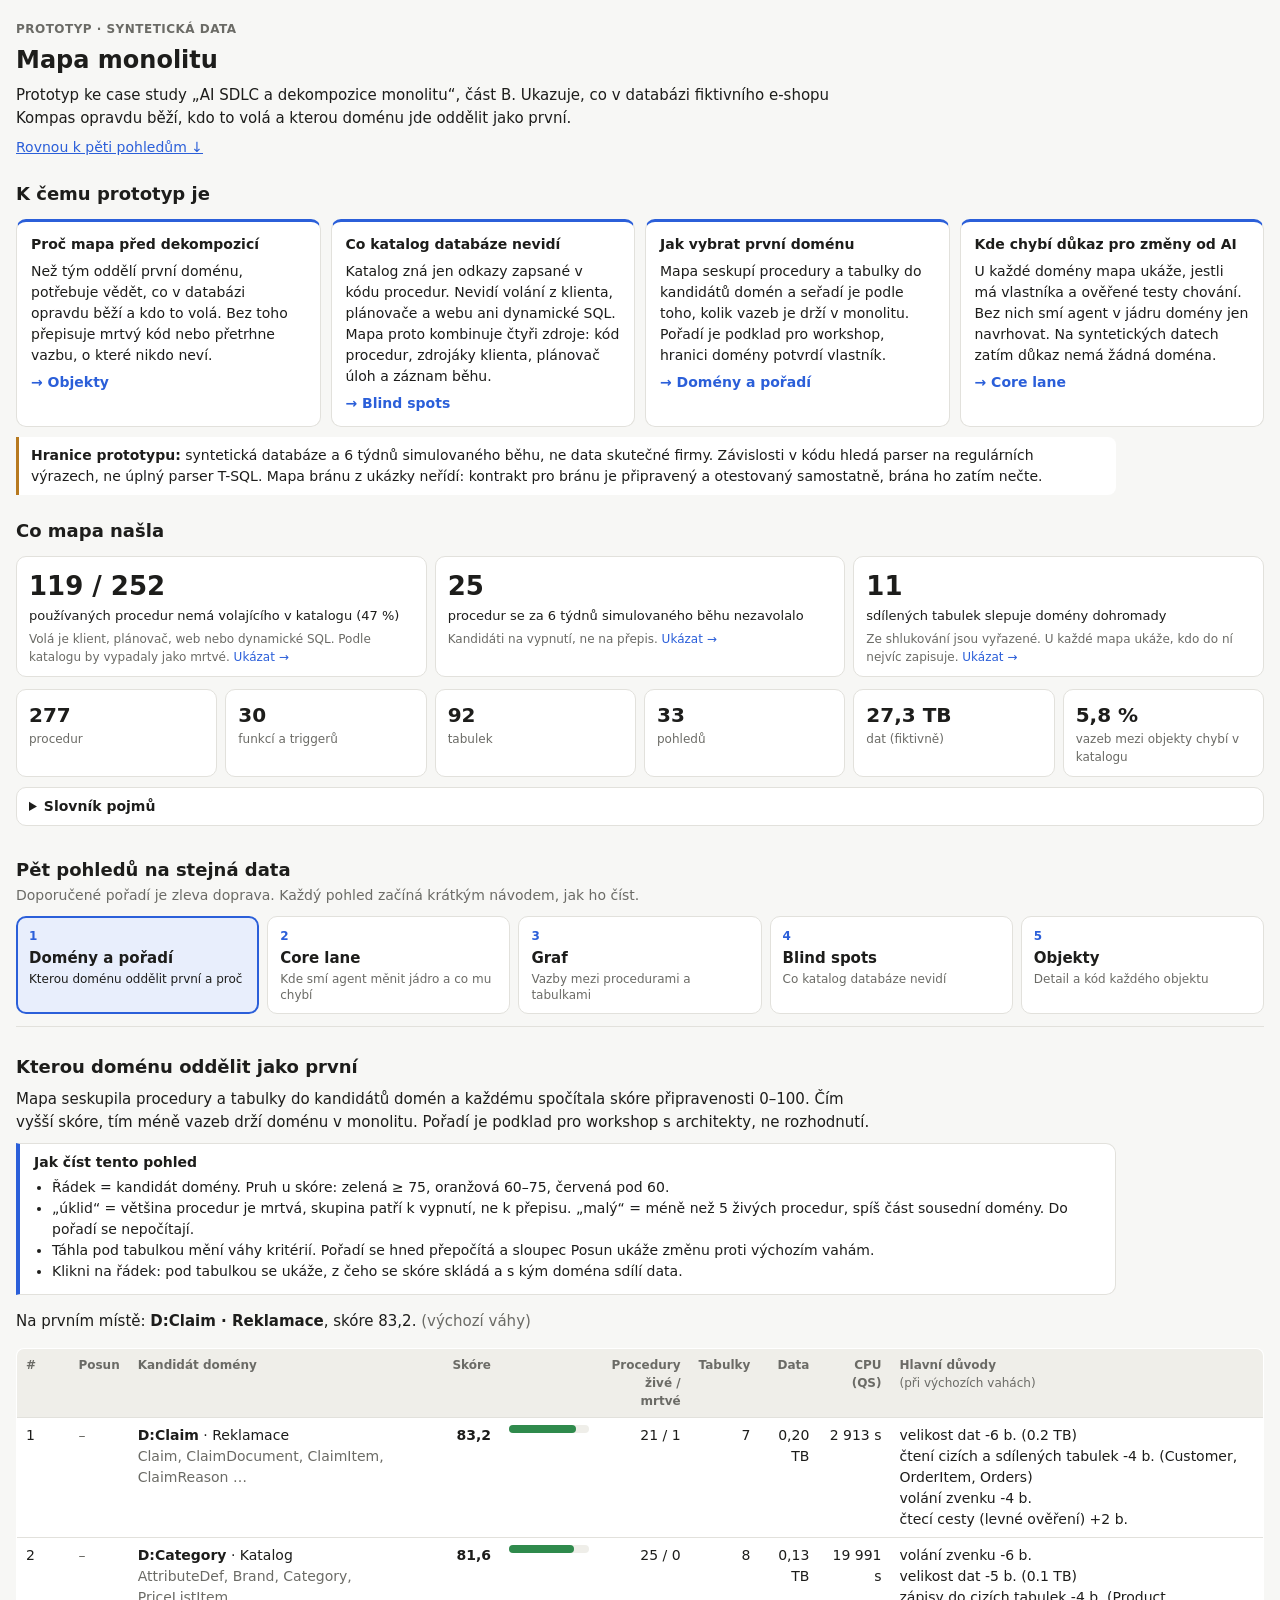
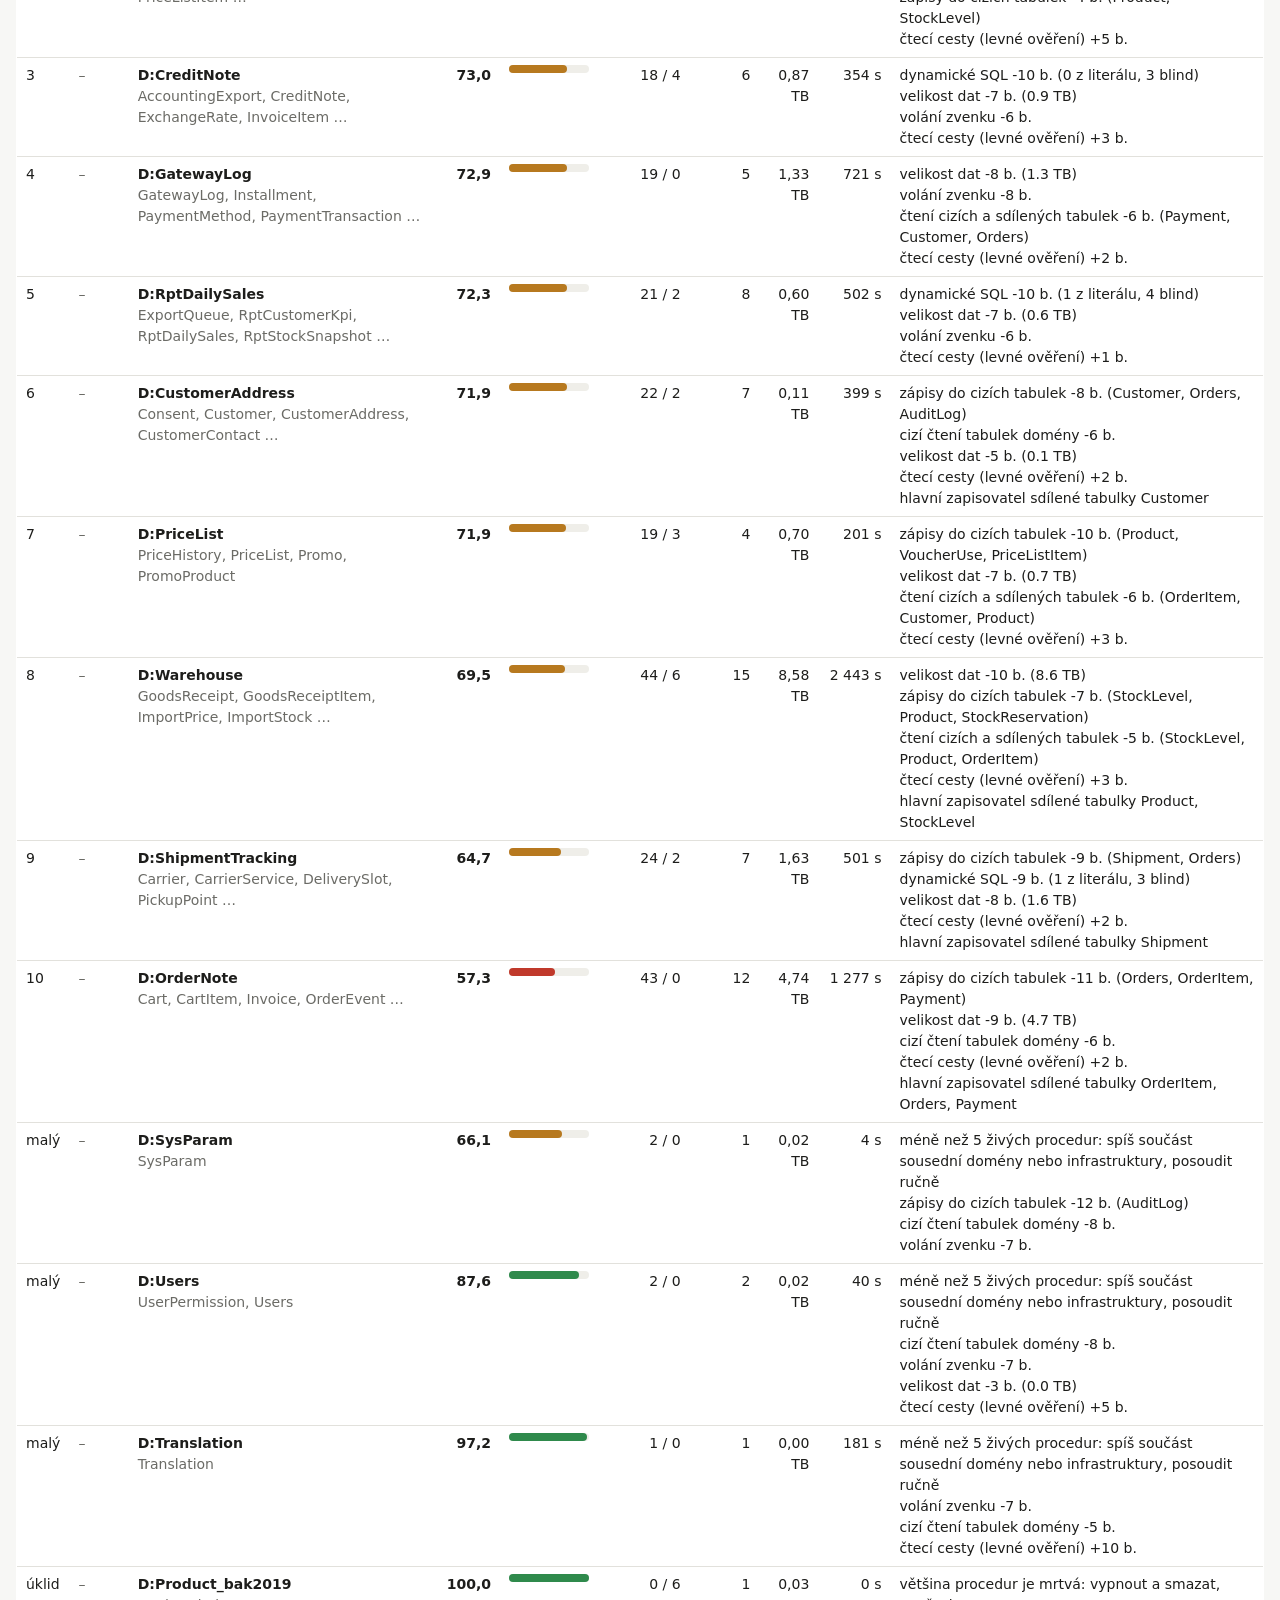
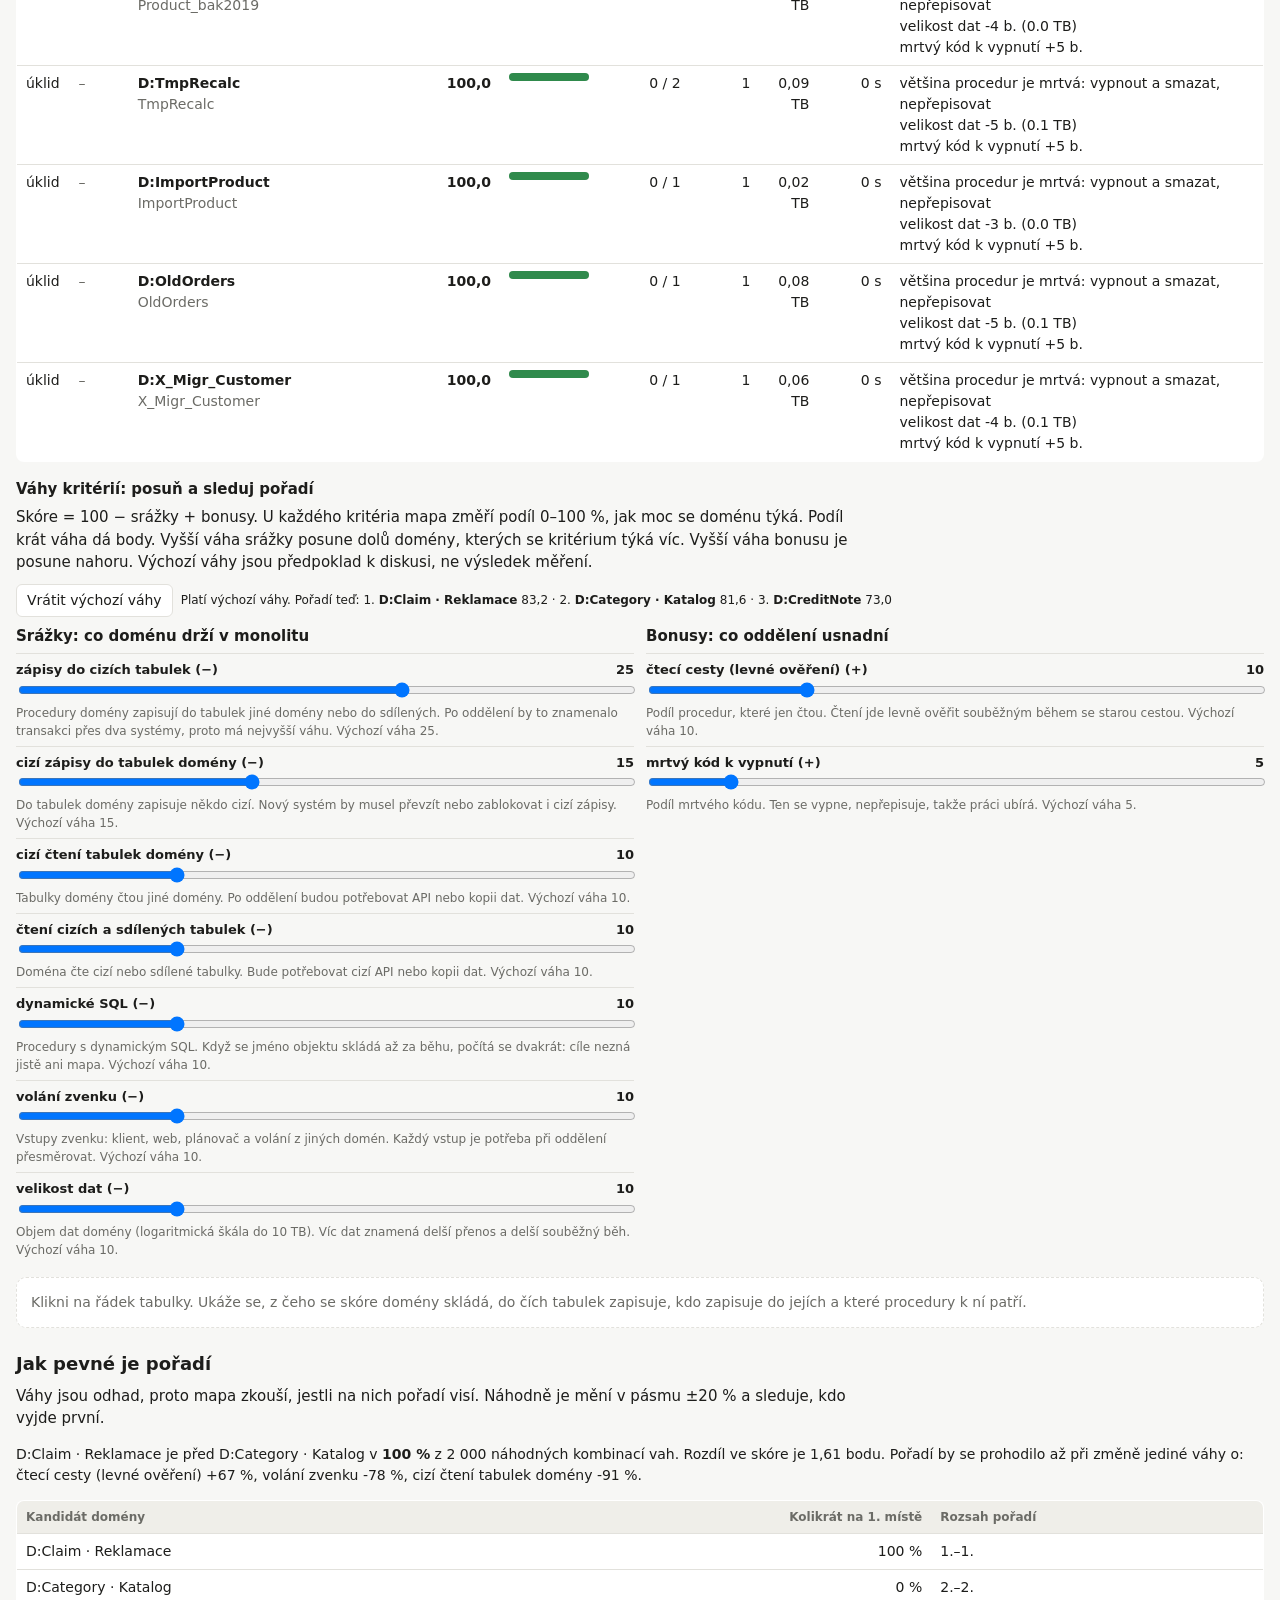
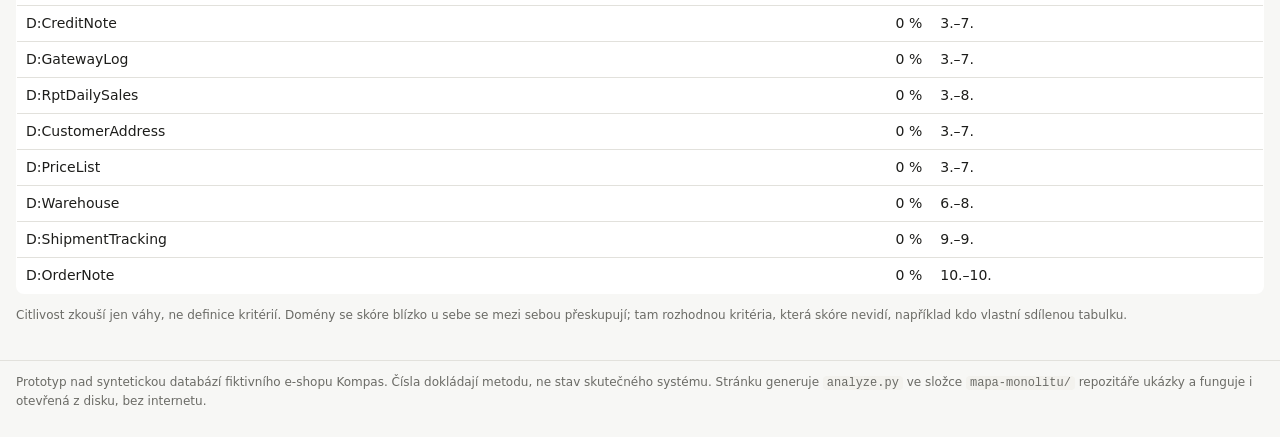
==== commit 43544d9e: "Mapa monolitu: popisy a UX pro hodnotitele Záhlaví vysvětluje, k čemu prototyp je, hranice, hlavní č" ====
--- a/mapa-monolitu/site/index.html
+++ b/mapa-monolitu/site/index.html
@@ -3,106 +3,244 @@
 <head>
 <meta charset="utf-8">
 <meta name="viewport" content="width=device-width, initial-scale=1">
-<title>Monolith Map</title>
+<title>Mapa monolitu · ukázka</title>
 <style>
 :root{
-  --bg:#f7f7f5;--panel:#ffffff;--ink:#1d1d1b;--muted:#6b6b66;--line:#e2e1dc;--accent:#2b5fd9;
+  --bg:#f7f7f5;--panel:#ffffff;--ink:#1d1d1b;--muted:#6b6b66;--line:#e2e1dc;--accent:#2b5fd9;--accent-soft:#e8eefc;
   --good:#2f8a4c;--warn:#b7791f;--bad:#c0392b;--chip:#efeee9;--code:#f3f2ee;
   --l-static:#6b7280;--l-dynamic:#d97706;--l-runtime:#7c3aed;--l-client:#0891b2;--l-agent:#db2777;
 }
 @media (prefers-color-scheme: dark){:root:not([data-theme="light"]){
-  --bg:#151514;--panel:#1e1e1c;--ink:#ecebe6;--muted:#a3a29b;--line:#34332f;--accent:#7aa2ff;
+  --bg:#151514;--panel:#1e1e1c;--ink:#ecebe6;--muted:#a3a29b;--line:#34332f;--accent:#7aa2ff;--accent-soft:#1f2a44;
   --good:#5cc27f;--warn:#e0a93f;--bad:#ef6b5b;--chip:#2a2a27;--code:#232320;
   --l-static:#9ca3af;--l-dynamic:#f59e0b;--l-runtime:#a78bfa;--l-client:#22d3ee;--l-agent:#f472b6;}}
 :root[data-theme="dark"]{
-  --bg:#151514;--panel:#1e1e1c;--ink:#ecebe6;--muted:#a3a29b;--line:#34332f;--accent:#7aa2ff;
+  --bg:#151514;--panel:#1e1e1c;--ink:#ecebe6;--muted:#a3a29b;--line:#34332f;--accent:#7aa2ff;--accent-soft:#1f2a44;
   --good:#5cc27f;--warn:#e0a93f;--bad:#ef6b5b;--chip:#2a2a27;--code:#232320;
   --l-static:#9ca3af;--l-dynamic:#f59e0b;--l-runtime:#a78bfa;--l-client:#22d3ee;--l-agent:#f472b6;}
 *{box-sizing:border-box}
-body{margin:0;background:var(--bg);color:var(--ink);font:14px/1.45 system-ui,-apple-system,"Segoe UI",sans-serif}
-header{padding:18px 16px 8px;max-width:1400px;margin:0 auto}
-h1{font-size:20px;margin:0 0 4px}
-.sub{color:var(--muted);margin:0}
-.kpis{display:flex;flex-wrap:wrap;gap:8px;margin:14px 0 4px}
-.kpi{background:var(--panel);border:1px solid var(--line);border-radius:8px;padding:8px 12px;min-width:120px}
-.kpi b{display:block;font-size:20px}
-.kpi span{color:var(--muted);font-size:12px}
-nav{max-width:1400px;margin:0 auto;padding:0 16px;display:flex;gap:4px;border-bottom:1px solid var(--line);overflow-x:auto}
-nav button{background:none;border:0;border-bottom:2px solid transparent;padding:10px 12px;color:var(--muted);font:inherit;cursor:pointer;white-space:nowrap}
-nav button.on{color:var(--ink);border-color:var(--accent)}
-main{max-width:1400px;margin:0 auto;padding:16px}
+body{margin:0;background:var(--bg);color:var(--ink);font:14px/1.5 system-ui,-apple-system,"Segoe UI",sans-serif}
+a{color:var(--accent)}
+:focus-visible{outline:2px solid var(--accent);outline-offset:2px}
+header{padding:20px 16px 8px;max-width:1400px;margin:0 auto}
+h1{font-size:24px;margin:0 0 6px}
+.eyebrow{margin:0 0 4px;font-size:12px;font-weight:600;letter-spacing:.04em;text-transform:uppercase;color:var(--muted)}
+.sub{color:var(--ink);margin:0;max-width:820px;font-size:15px}
+h2{font-size:18px;margin:22px 0 8px}h3{font-size:15px;margin:16px 0 6px}
+.lead{max-width:860px;margin:0 0 10px;font-size:15px}
+.muted{color:var(--muted)}
+.small{font-size:12px}
+ul{padding-left:18px;margin:6px 0}
+code{font-size:12px;background:var(--code);padding:0 4px;border-radius:4px}
+/* karty */
+.cards{display:grid;grid-template-columns:repeat(auto-fit,minmax(240px,1fr));gap:10px;margin:10px 0}
+.card{background:var(--panel);border:1px solid var(--line);border-radius:10px;padding:12px 14px;min-width:0}
+.card li,.panel li,.panel h2,.chip{overflow-wrap:anywhere}
+.card h3{margin:0 0 6px;font-size:14px;display:flex;justify-content:space-between;gap:8px;align-items:baseline}
+.card p{margin:0 0 6px}
+.card .go{background:none;border:0;padding:0;color:var(--accent);font:inherit;font-weight:600;cursor:pointer}
+.count{font-size:12px;font-weight:700;background:var(--chip);border-radius:10px;padding:1px 8px;white-space:nowrap}
+.why{margin:12px 0 6px}
+.why .card{border-top:3px solid var(--accent)}
+.limits{border-left:3px solid var(--warn);background:var(--panel);padding:8px 12px;margin:10px 0;max-width:1100px;border-radius:0 8px 8px 0}
+/* čísla */
+.kpis{display:grid;gap:8px;margin:12px 0 4px}
+.kpis.main{grid-template-columns:repeat(auto-fit,minmax(250px,1fr))}
+.kpis.rest{grid-template-columns:repeat(auto-fit,minmax(130px,1fr))}
+.kpi{background:var(--panel);border:1px solid var(--line);border-radius:10px;padding:10px 12px}
+.kpi b{display:block;font-size:20px;font-variant-numeric:tabular-nums}
+.kpis.main .kpi b{font-size:26px}
+.kpi span{color:var(--muted);font-size:12px;display:block}
+.kpis.main .kpi span{color:var(--ink);font-size:13px}
+.kpi small{display:block;color:var(--muted);font-size:12px;margin-top:4px}
+details.gloss{margin:10px 0 0;background:var(--panel);border:1px solid var(--line);border-radius:10px;padding:8px 12px}
+details.gloss summary{cursor:pointer;font-weight:600}
+details.gloss dl{display:grid;grid-template-columns:minmax(150px,220px) 1fr;gap:6px 14px;margin:10px 0 4px}
+details.gloss dt{font-weight:600}details.gloss dd{margin:0}
+@media (max-width:600px){details.gloss dl{grid-template-columns:1fr}details.gloss dd{margin:0 0 8px}}
+/* výběr pohledu */
+.views-wrap{max-width:1400px;margin:0 auto;padding:6px 16px 0}
+.views-wrap h2{margin:16px 0 2px}
+.views{display:grid;grid-template-columns:repeat(5,minmax(0,1fr));gap:8px;margin:10px 0 0;padding-bottom:12px;border-bottom:1px solid var(--line)}
+.view{display:flex;flex-direction:column;align-items:flex-start;gap:2px;text-align:left;background:var(--panel);border:1px solid var(--line);border-radius:10px;padding:10px 12px;color:var(--ink);font:inherit;cursor:pointer;min-height:76px}
+.view:hover{border-color:var(--accent)}
+.view .vn{font-size:12px;font-weight:700;color:var(--accent)}
+.view b{font-size:15px}
+.view small{color:var(--muted);font-size:12px;line-height:1.35}
+.view.on{border:2px solid var(--accent);background:var(--accent-soft);padding:9px 11px}
+.view.on small{color:var(--ink)}
+@media (max-width:900px){.views{grid-template-columns:repeat(3,minmax(0,1fr))}}
+@media (max-width:600px){.views{grid-template-columns:repeat(2,minmax(0,1fr))}.view{min-height:0}}
+main{max-width:1400px;margin:0 auto;padding:4px 16px 24px}
 .tab{display:none}.tab.on{display:block}
+.howto{background:var(--panel);border:1px solid var(--line);border-left:4px solid var(--accent);border-radius:0 10px 10px 0;padding:8px 14px;margin:8px 0 14px;max-width:1100px}
+.howto b.t{display:block;margin-bottom:2px}
+.howto ul{margin:4px 0}
+.empty{border:1px dashed var(--line);border-radius:10px;padding:14px;color:var(--muted);background:var(--panel)}
+/* tabulky */
 table{border-collapse:collapse;width:100%;background:var(--panel);border:1px solid var(--line);border-radius:8px;overflow:hidden}
 th,td{padding:7px 9px;border-bottom:1px solid var(--line);text-align:left;vertical-align:top}
 th{font-size:12px;color:var(--muted);font-weight:600;background:var(--chip)}
-td.n{text-align:right;font-variant-numeric:tabular-nums}
-tr.click{cursor:pointer}tr.click:hover{background:var(--chip)}
-.wrap{overflow-x:auto}
+td.n,th.n{text-align:right;font-variant-numeric:tabular-nums}
+tr.click{cursor:pointer}tr.click:hover,tr.click:focus{background:var(--chip)}
+tr.sel{background:var(--accent-soft)!important}
+.wrap{overflow-x:auto;max-width:100%}
+#domtab{min-width:860px}#lanetab{min-width:880px}
 .bar{height:8px;border-radius:4px;background:var(--chip);position:relative;min-width:80px}
 .bar i{position:absolute;left:0;top:0;bottom:0;border-radius:4px;background:var(--good)}
 .chip{display:inline-block;background:var(--chip);border-radius:10px;padding:1px 8px;margin:1px 2px;font-size:12px}
 .lay{display:inline-block;width:9px;height:9px;border-radius:50%;margin-right:4px;vertical-align:middle}
 .grid{display:grid;grid-template-columns:minmax(0,1fr) 380px;gap:16px}
-@media (max-width:900px){.grid{grid-template-columns:1fr}}
-.panel{background:var(--panel);border:1px solid var(--line);border-radius:8px;padding:12px}
-canvas{width:100%;height:640px;display:block;background:var(--panel);border:1px solid var(--line);border-radius:8px;touch-action:none}
-@media (max-width:600px){canvas{height:420px}}
+@media (max-width:900px){.grid{grid-template-columns:1fr}#otabwrap{max-height:55vh;overflow:auto;border-radius:8px}}
+.panel{background:var(--panel);border:1px solid var(--line);border-radius:10px;padding:12px;min-width:0}
+.panel h2{margin-top:0;word-break:break-word}
 .controls{display:flex;flex-wrap:wrap;gap:8px;align-items:center;margin-bottom:8px}
+input[type=search]{min-width:min(260px,100%)}
 select,input[type=search]{font:inherit;padding:5px 8px;border:1px solid var(--line);border-radius:6px;background:var(--panel);color:var(--ink);max-width:100%}
+button.btn{font:inherit;padding:5px 10px;border:1px solid var(--line);border-radius:6px;background:var(--panel);color:var(--ink);cursor:pointer}
+button.btn:hover{border-color:var(--accent)}
 label{font-size:13px;color:var(--muted)}
 pre{background:var(--code);padding:10px;border-radius:6px;overflow:auto;font-size:12px;max-height:420px}
-.muted{color:var(--muted)}
-h2{font-size:16px;margin:18px 0 8px}h3{font-size:14px;margin:14px 0 6px}
-.weights{display:grid;grid-template-columns:repeat(auto-fill,minmax(230px,1fr));gap:6px 16px;margin:8px 0 12px}
-.weights label{display:flex;justify-content:space-between;gap:8px;align-items:center}
-.weights input{width:110px}
-.note{border-left:3px solid var(--warn);padding:6px 10px;background:var(--panel);margin:8px 0}
-ul{padding-left:18px}
+.note{border-left:3px solid var(--warn);padding:8px 12px;background:var(--panel);margin:10px 0;border-radius:0 8px 8px 0;max-width:1100px}
+.note.info{border-left-color:var(--accent)}
+/* váhy */
+.wgroups{display:grid;grid-template-columns:1fr 1fr;gap:12px;margin:8px 0 12px}
+@media (max-width:900px){.wgroups{grid-template-columns:1fr}}
+.wgroup h3{margin:0 0 6px}
+.w{padding:6px 0;border-top:1px solid var(--line)}
+.w label{display:flex;justify-content:space-between;gap:8px;color:var(--ink);font-size:13px;font-weight:600}
+.w input{width:100%}
+.w small{display:block;color:var(--muted);font-size:12px}
+.w.changed label b{color:var(--accent)}
+.wbar{display:flex;flex-wrap:wrap;gap:8px;align-items:center;margin:6px 0}
+#domsum{font-size:15px}
+.up{color:var(--good);font-weight:700}.down{color:var(--bad);font-weight:700}
+/* core lane */
 .st{display:inline-block;border-radius:10px;padding:1px 9px;font-size:12px;font-weight:600;white-space:nowrap;border:1px solid currentColor}
 .st-closed{color:var(--bad)}.st-draft-only{color:var(--warn)}.st-open{color:var(--good)}
+.card.s-closed{border-top:3px solid var(--bad)}.card.s-draft-only{border-top:3px solid var(--warn)}.card.s-open{border-top:3px solid var(--good)}
 .ok{color:var(--good)}.ko{color:var(--bad)}
+/* graf */
+canvas{width:100%;height:600px;display:block;background:var(--panel);border:1px solid var(--line);border-radius:10px;touch-action:none;cursor:grab}
+@media (max-width:600px){canvas{height:380px}}
+.legend{display:flex;flex-wrap:wrap;gap:4px 12px;align-items:center;margin:8px 0;font-size:12px}
+.legend .sw{display:inline-block;width:10px;height:10px;margin-right:4px;vertical-align:middle}
+.dchips{display:flex;flex-wrap:wrap;gap:4px;margin:4px 0 0}
+.dchip{font:inherit;font-size:12px;background:var(--chip);border:1px solid transparent;border-radius:10px;padding:1px 8px;color:var(--ink);cursor:pointer}
+.dchip.on{border-color:var(--accent);background:var(--accent-soft)}
+#gmsg{font-size:12px}
+/* blind spots */
+.scrollbox{max-height:220px;overflow:auto;margin:4px 0 0}
+.card ul{margin:4px 0 0}
+footer{max-width:1400px;margin:0 auto;padding:12px 16px 28px;color:var(--muted);font-size:12px;border-top:1px solid var(--line)}
 </style>
 </head>
 <body>
 <header>
-  <h1>Monolith Map</h1>
-  <p class="sub">Syntetická DB fiktivního e-shopu „Kompas“. Závislosti ze 4 vrstev, domain candidates a extraction readiness score. Žádná reálná data.</p>
-  <div class="kpis" id="kpis"></div>
+  <p class="eyebrow">Prototyp · syntetická data</p>
+  <h1>Mapa monolitu</h1>
+  <p class="sub">Prototyp ke case study „AI SDLC a dekompozice monolitu“, část B. Ukazuje, co v databázi fiktivního e-shopu Kompas opravdu běží, kdo to volá a kterou doménu jde oddělit jako první.</p>
+  <p style="margin:8px 0 0"><a href="#views-h">Rovnou k pěti pohledům ↓</a></p>
+  <h2>K čemu prototyp je</h2>
+  <div class="cards why" id="why"></div>
+  <p class="limits"><b>Hranice prototypu:</b> syntetická databáze a 6 týdnů simulovaného běhu, ne data skutečné firmy. Závislosti v kódu hledá parser na regulárních výrazech, ne úplný parser T-SQL. Mapa bránu z ukázky neřídí: kontrakt pro bránu je připravený a otestovaný samostatně, brána ho zatím nečte.</p>
+  <h2>Co mapa našla</h2>
+  <div class="kpis main" id="kpis"></div>
+  <div class="kpis rest" id="kpis2"></div>
+  <details class="gloss" id="gloss">
+    <summary>Slovník pojmů</summary>
+    <dl>
+      <dt>Kandidát domény</dt><dd>Skupina procedur a tabulek, které spolu pracují, nalezená algoritmem. Je to návrh pro workshop, ne hotová doména. Hranici potvrdí architekt a vlastník.</dd>
+      <dt>Názvy <code>D:…</code></dt><dd>Vznikají automaticky podle nejcentrálnější tabulky skupiny: <code>D:OrderNote</code> je skupina kolem tabulky <code>OrderNote</code>. Lidský název (Reklamace, Katalog) mají jen domény, kterým je přidělený vlastník.</dd>
+      <dt>Katalog závislostí</dt><dd>Co o vazbách mezi objekty ví databáze sama (obdoba <code>sys.sql_expression_dependencies</code> v MS SQL). Zná jen odkazy zapsané přímo v kódu.</dd>
+      <dt>Vrstva</dt><dd>Zdroj, ze kterého mapa vazbu zjistila: katalog (statická vrstva), rozbor dynamického SQL, zdrojáky klienta v Delphi, plánovač úloh a záznam běhu. U každé vazby si mapa pamatuje, která vrstva ji viděla.</dd>
+      <dt>Blind spot</dt><dd>Slepé místo: vazba, kterou katalog nevidí nebo kterou mapa nezná jistě, například jméno tabulky skládané až za běhu.</dd>
+      <dt>Živá a mrtvá procedura</dt><dd>Živá se za 6 týdnů simulovaného běhu aspoň jednou zavolala. Mrtvá se nezavolala a nevolá ji ani plánovač, ani klient: kandidát na vypnutí, ne na přepis. „Mimo okno měření“ = je v plánovači, ale běží řidčeji (třeba roční uzávěrka). „V klientovi, nepoužitá“ = klient ji umí zavolat, ale za 6 týdnů to nikdo neudělal.</dd>
+      <dt>Sdílená tabulka</dt><dd>Tabulka, kterou používá mnoho procedur z různých domén (například <code>Orders</code>, <code>Product</code>). Ze shlukování je vyřazená, jinak by slepila všechno do jedné domény.</dd>
+      <dt>Skóre připravenosti</dt><dd>Extraction readiness score, 0–100. Čím vyšší, tím méně vazeb drží doménu v monolitu a tím snáz jde oddělit.</dd>
+      <dt>Core lane</dt><dd>Cesta, kterou agent mění jádro monolitu, tedy procedury a tabulky domény. Stav <code>closed</code>, <code>draft-only</code> nebo <code>open</code> říká, co agent v doméně smí.</dd>
+      <dt>Characterization test</dt><dd>Test, který zachytí současné chování procedury, i s jejími chybami. Nová verze se s ním porovná. „Ověřený“ = má doložený zelený běh.</dd>
+      <dt>Vlastník (owning team)</dt><dd>Tým, který za doménu odpovídá a rozhoduje o změnách v ní. V ukázce fiktivní.</dd>
+      <dt>Evidence pack</dt><dd>Soubor, kam mapa pro každou doménu zapíše důkazy: vlastníka, testy, blind spots a stav core lane. Je připravený jako vstup pro bránu.</dd>
+    </dl>
+  </details>
 </header>
-<nav id="nav">
-  <button data-t="domeny" class="on">Domény a pořadí</button>
-  <button data-t="lane">Core lane</button>
-  <button data-t="graf">Graf</button>
-  <button data-t="blind">Blind spots</button>
-  <button data-t="objekty">Objekty</button>
-</nav>
+<div class="views-wrap">
+  <h2 id="views-h">Pět pohledů na stejná data</h2>
+  <p class="muted" style="margin:0">Doporučené pořadí je zleva doprava. Každý pohled začíná krátkým návodem, jak ho číst.</p>
+  <div class="views" id="views" role="tablist" aria-labelledby="views-h">
+    <button class="view on" role="tab" id="t-domeny" data-t="domeny" aria-controls="domeny" aria-selected="true"><span class="vn">1</span><b>Domény a pořadí</b><small>Kterou doménu oddělit první a proč</small></button>
+    <button class="view" role="tab" id="t-lane" data-t="lane" aria-controls="lane" aria-selected="false" tabindex="-1"><span class="vn">2</span><b>Core lane</b><small>Kde smí agent měnit jádro a co mu chybí</small></button>
+    <button class="view" role="tab" id="t-graf" data-t="graf" aria-controls="graf" aria-selected="false" tabindex="-1"><span class="vn">3</span><b>Graf</b><small>Vazby mezi procedurami a tabulkami</small></button>
+    <button class="view" role="tab" id="t-blind" data-t="blind" aria-controls="blind" aria-selected="false" tabindex="-1"><span class="vn">4</span><b>Blind spots</b><small>Co katalog databáze nevidí</small></button>
+    <button class="view" role="tab" id="t-objekty" data-t="objekty" aria-controls="objekty" aria-selected="false" tabindex="-1"><span class="vn">5</span><b>Objekty</b><small>Detail a kód každého objektu</small></button>
+  </div>
+</div>
 <main>
-  <section class="tab on" id="domeny">
-    <p class="muted">Skóre 0–100: čím víc, tím snáz jde doména vyjmout jako první. Váhy jsou předpoklad k diskusi; posunem posuvníků se pořadí přepočítá. Kliknutím na řádek se otevře detail.</p>
-    <div class="weights" id="weights"></div>
+  <section class="tab on" id="domeny" role="tabpanel" aria-labelledby="t-domeny">
+    <h2>Kterou doménu oddělit jako první</h2>
+    <p class="lead">Mapa seskupila procedury a tabulky do kandidátů domén a každému spočítala skóre připravenosti 0–100. Čím vyšší skóre, tím méně vazeb drží doménu v monolitu. Pořadí je podklad pro workshop s architekty, ne rozhodnutí.</p>
+    <div class="howto"><b class="t">Jak číst tento pohled</b><ul>
+      <li>Řádek = kandidát domény. Pruh u skóre: zelená ≥ 75, oranžová 60–75, červená pod 60.</li>
+      <li>„úklid“ = většina procedur je mrtvá, skupina patří k vypnutí, ne k přepisu. „malý“ = méně než 5 živých procedur, spíš část sousední domény. Do pořadí se nepočítají.</li>
+      <li>Táhla pod tabulkou mění váhy kritérií. Pořadí se hned přepočítá a sloupec Posun ukáže změnu proti výchozím vahám.</li>
+      <li>Klikni na řádek: pod tabulkou se ukáže, z čeho se skóre skládá a s kým doména sdílí data.</li>
+    </ul></div>
+    <p id="domsum" aria-live="polite"></p>
     <div class="wrap"><table id="domtab"></table></div>
-    <div id="domdetail"></div>
+    <h3>Váhy kritérií: posuň a sleduj pořadí</h3>
+    <p class="lead">Skóre = 100 − srážky + bonusy. U každého kritéria mapa změří podíl 0–100 %, jak moc se doménu týká. Podíl krát váha dá body. Vyšší váha srážky posune dolů domény, kterých se kritérium týká víc. Vyšší váha bonusu je posune nahoru. Výchozí váhy jsou předpoklad k diskusi, ne výsledek měření.</p>
+    <div class="wbar"><button class="btn" id="wreset" type="button">Vrátit výchozí váhy</button><span class="small" id="wstate" aria-live="polite"></span></div>
+    <div class="wgroups" id="weights"></div>
+    <div id="domdetail"><div class="empty">Klikni na řádek tabulky. Ukáže se, z čeho se skóre domény skládá, do čích tabulek zapisuje, kdo zapisuje do jejích a které procedury k ní patří.</div></div>
+    <div id="sens"></div>
   </section>
-  <section class="tab" id="graf">
+  <section class="tab" id="lane" role="tabpanel" aria-labelledby="t-lane"></section>
+  <section class="tab" id="graf" role="tabpanel" aria-labelledby="t-graf">
+    <h2>Graf závislostí</h2>
+    <p class="lead">Každý bod je objekt databáze, každá čára vazba mezi dvěma objekty. Body stejné barvy patří do stejného kandidáta domény. Graf ukazuje, které skupiny drží pohromadě a které tabulky je spojují.</p>
+    <div class="howto"><b class="t">Jak číst tento pohled</b><ul>
+      <li>Najeď nebo klikni na bod: zvýrazní se jeho přímí sousedé a vpravo (na mobilu pod grafem) se ukáže detail. Klik do prázdna výběr zruší.</li>
+      <li>Kolečkem myši nebo tlačítky + a − přibližuješ, tažením posouváš. „Celý graf“ vrátí výchozí pohled.</li>
+      <li>Filtr Doména ukáže jednu doménu a tabulky, které sdílí s ostatními. Stejně funguje klik na barevný štítek domény pod grafem.</li>
+    </ul></div>
     <div class="controls">
       <label>Doména <select id="fdom"><option value="">všechny</option></select></label>
-      <label><input type="checkbox" id="fshared" checked> sdílené uzly</label>
-      <label><input type="checkbox" id="fdead"> mrtvé</label>
-      <input type="search" id="fsearch" placeholder="hledat objekt…">
-      <span id="legend"></span>
+      <label><input type="checkbox" id="fshared" checked> sdílené objekty</label>
+      <label><input type="checkbox" id="fdead"> mrtvé procedury</label>
+      <input type="search" id="fsearch" list="gnodes" placeholder="najít objekt, např. Product" aria-label="Najít objekt v grafu"><datalist id="gnodes"></datalist>
+      <button class="btn" id="zin" type="button" aria-label="Přiblížit">+</button><button class="btn" id="zout" type="button" aria-label="Oddálit">−</button><button class="btn" id="zfit" type="button">Celý graf</button>
+      <span id="gmsg" class="muted" aria-live="polite"></span>
     </div>
     <div class="grid">
-      <canvas id="cv"></canvas>
-      <div class="panel" id="detail"><p class="muted">Klikni na uzel. Kolečka = procedury a funkce, čtverce = tabulky (velikost podle dat). Barva hrany = vrstva, která ji viděla.</p></div>
+      <div>
+        <canvas id="cv" aria-label="Graf závislostí. Stejné informace jsou přístupné v pohledu Objekty."></canvas>
+        <div class="legend" id="legend"></div>
+        <div class="dchips" id="dchips"></div>
+      </div>
+      <div class="panel" id="detail"></div>
     </div>
   </section>
-  <section class="tab" id="lane"></section>
-  <section class="tab" id="blind"></section>
-  <section class="tab" id="objekty">
-    <div class="controls"><input type="search" id="osearch" placeholder="filtr…"><select id="otype"><option value="">všechny typy</option><option>P</option><option>FN</option><option>TR</option><option>U</option><option>V</option></select></div>
-    <div class="grid"><div class="wrap"><table id="otab"></table></div><div class="panel" id="odetail"><p class="muted">Vyber objekt.</p></div></div>
+  <section class="tab" id="blind" role="tabpanel" aria-labelledby="t-blind"></section>
+  <section class="tab" id="objekty" role="tabpanel" aria-labelledby="t-objekty">
+    <h2>Objekty databáze</h2>
+    <p class="lead" id="olead"></p>
+    <div class="howto"><b class="t">Jak číst tento pohled</b><ul>
+      <li>Hledej podle jména, domény nebo stavu (například <code>Product</code>, <code>Claim</code>, <code>mrtvá</code>). Typ objektu zúžíš výběrem vedle.</li>
+      <li>Klikni na řádek: vpravo (na mobilu pod tabulkou) se ukáže, kdo objekt volá, co čte a zapisuje a jeho kód. Poslední sloupec je u procedur počet volání za 6 týdnů, u tabulek velikost v GB.</li>
+      <li>Barevná tečka u vazby = vrstva, která ji viděla. Vazba jen s jinou tečkou než šedou (katalog) je pro katalog databáze neviditelná.</li>
+      <li>Stav: <b>živá</b> se za 6 týdnů zavolala, <b>mrtvá</b> ne a nikdo ji nevolá, <b>mimo okno měření</b> je v plánovači, ale běží řidčeji, <b>v klientovi, nepoužitá</b> ji klient umí zavolat, ale nikdo to neudělal.</li>
+    </ul></div>
+    <div class="controls">
+      <input type="search" id="osearch" placeholder="hledat jméno, doménu, stav…" aria-label="Hledat objekt">
+      <select id="otype" aria-label="Typ objektu"><option value="">všechny typy</option><option value="P">procedury (P)</option><option value="FN">funkce (FN)</option><option value="TR">triggery (TR)</option><option value="U">tabulky (U)</option><option value="V">pohledy (V)</option></select>
+      <span id="ocount" class="muted small" aria-live="polite"></span>
+    </div>
+    <p id="opicks" class="small"></p>
+    <div class="grid"><div class="wrap" id="otabwrap"><table id="otab"></table></div><div class="panel" id="odetail"></div></div>
   </section>
 </main>
+<footer>Prototyp nad syntetickou databází fiktivního e-shopu Kompas. Čísla dokládají metodu, ne stav skutečného systému. Stránku generuje <code>analyze.py</code> ve složce <code>mapa-monolitu/</code> repozitáře ukázky a funguje i otevřená z disku, bez internetu.</footer>
 <script>
 const DATA = {"generated_by":"mapa-monolitu analyze.py","summary":{"procedures":277,"functions":24,"triggers":6,"tables":92,"views":33,"status":{"živá":250,"mrtvá":25,"mimo okno měření":1,"v klientovi, nepoužitá":1},"layers":{"total":1997,"by_layer":{"static":1959,"dynamic":15,"runtime":36,"client":4},"only":{"static":1956,"client":4,"runtime":21},"not_in_catalog":116,"not_in_catalog_pct":5.8,"entry_edges":{"client":115,"agent":44,"runtime:client":114,"runtime:agent":41,"runtime:web":7,"runtime:other":1}},"shared_tables":{"StockLevel":38,"Product":46,"OrderItem":47,"Orders":68,"Customer":62,"Payment":23,"Shipment":26,"AuditLog":116,"ErrorLog":17,"Counter":21,"JobRun":42},"shared_procs":{"usp_Audit_Write":114,"fn_WorkingDaysBetween":14,"usp_JobRun_Start":40,"usp_JobRun_End":40,"usp_Counter_Next":20,"fn_UserName":12,"fn_SplitString":9,"usp_SysParam_Get":15,"fn_GetSysParam":10,"usp_Error_Log":16,"usp_User_CheckPermission":8,"fn_Translate":8,"fn_IsWorkingDay":12,"usp_Rpt_RptCustomerKpi_GetByCode":8,"usp_Rpt_RptDailySales_GetByCode":8},"shared_owner":{"StockLevel":"D:Warehouse","Product":"D:Warehouse","OrderItem":"D:OrderNote","Orders":"D:OrderNote","Customer":"D:CustomerAddress","Payment":"D:OrderNote","Shipment":"D:ShipmentTracking","AuditLog":"infrastruktura","ErrorLog":"infrastruktura","Counter":"infrastruktura","JobRun":"infrastruktura"},"lpa_iterations":9,"elapsed_s":0.14,"blind":{"caller_dependent":[{"obj":"usp_Product_Brand_Insert","ref":"usp_Audit_Write"},{"obj":"usp_Product_Product_Dispatch","ref":"usp_Product_Brand_GetByCode"},{"obj":"usp_Product_Product_Cancel","ref":"usp_Product_Brand_List"},{"obj":"usp_Claim_Claim_Get","ref":"usp_Audit_Write"},{"obj":"usp_Cust_Customer_Recalc","ref":"usp_Audit_Write"},{"obj":"usp_Cust_CustomerSegment_Dispatch","ref":"usp_Cust_Customer_Insert"},{"obj":"usp_Order_Cancel","ref":"usp_Audit_Write"},{"obj":"usp_Order_CartItem_Cleanup","ref":"usp_Audit_Write"},{"obj":"usp_Order_Recalc","ref":"usp_Audit_Write"},{"obj":"usp_Order_Create","ref":"spSklad_StockMovement_Update"},{"obj":"usp_Order_Create","ref":"usp_Cust_LoyaltyAccount_Merge"},{"obj":"usp_Pay_GatewayLog_Update","ref":"usp_Audit_Write"},{"obj":"usp_Pay_GatewayLog_Update","ref":"usp_Audit_Write"},{"obj":"usp_Price_Promo_Get","ref":"usp_SysParam_Get"},{"obj":"usp_Price_Voucher_Confirm","ref":"usp_Audit_Write"},{"obj":"usp_Rpt_Kpi_RptDailySales","ref":"usp_Audit_Write"},{"obj":"spSklad_Warehouse_Delete","ref":"usp_Audit_Write"}],"cross_db":[{"obj":"usp_Product_ProductAttribute_Cleanup","ref":"Archive.dbo.ProductAttribute_Archive","op":"write"},{"obj":"usp_Cust_Customer_Nightly","ref":"DWH.dbo.Customer_Archive","op":"write"},{"obj":"usp_Inv_Invoice_Hourly","ref":"Accounting.dbo.Invoice_Archive","op":"write"},{"obj":"usp_Inv_YearClose","ref":"Accounting.dbo.YearBalance","op":"write"},{"obj":"usp_Order_OrderStatusHistory_Archive","ref":"DWH.dbo.OrderStatusHistory_Archive","op":"write"},{"obj":"usp_Order_OrderEvent_MonthClose","ref":"Accounting.dbo.OrderEvent_Archive","op":"write"},{"obj":"usp_Order_Export","ref":"Archive.dbo.Orders","op":"write"},{"obj":"usp_Order_OrderNote_Nightly","ref":"Accounting.dbo.OrderNote_Archive","op":"write"},{"obj":"usp_Pay_Payment_Cleanup","ref":"Accounting.dbo.Payment_Archive","op":"write"},{"obj":"usp_Price_PriceHistory_MonthClose","ref":"DWH.dbo.PriceHistory_Archive","op":"write"},{"obj":"usp_Rpt_RptStockSnapshot_MonthClose","ref":"Archive.dbo.RptStockSnapshot","op":"write"},{"obj":"usp_Rpt_RptDailySales_Export","ref":"Accounting.dbo.RptDailySales","op":"write"},{"obj":"usp_AuditLog_Purge","ref":"Archive.dbo.AuditLog_Archive","op":"write"}],"dynamic_blind":[{"obj":"usp_Product_Product_Rebuild"},{"obj":"usp_Inv_AccountingExport_MonthClose"},{"obj":"usp_Inv_Invoice_Sync"},{"obj":"usp_Inv_Invoice_Update"},{"obj":"usp_Inv_ExchangeRate_Approve"},{"obj":"usp_Migr2019_Customer"},{"obj":"usp_Migr2019_Product"},{"obj":"usp_Import_Product"},{"obj":"usp_Import_Stock"},{"obj":"usp_Import_Price"},{"obj":"usp_Tmp_FixStock"},{"obj":"usp_Order_OrderEvent_Cancel"},{"obj":"usp_Pay_Payment_Search"},{"obj":"usp_Rpt_Margin_Sales_2024"},{"obj":"usp_Rpt_Margin_RptDailySales"},{"obj":"usp_Rpt_RptDailySales_MonthClose"},{"obj":"usp_Rpt_Dispatch"},{"obj":"usp_Ship_ShipmentTracking_Delete"},{"obj":"usp_Ship_Shipment_Nightly"},{"obj":"usp_Ship_SendToCarrier"},{"obj":"spSklad_Location_Update"}],"client_unresolved":[{"file":"src\\Konzole\\Reporty\\uReportRunner.pas","line":"211","expression":"'usp_Rpt_' + cbReport.Text"}],"agent_non_tsql":[{"job":"KOMPAS - Feed Heureka","proc":"usp_Rpt_Export_Heureka","subsystem":"PowerShell"}]},"static_dead_but_alive":[{"proc":"spSklad_InventoryCount_Cancel","runtime":19428,"seen_by":["client"],"apps":["Konzole.exe"]},{"proc":"spSklad_InventoryCount_Check","runtime":27383,"seen_by":["client"],"apps":["Konzole.exe"]},{"proc":"spSklad_InventoryCount_Nightly","runtime":2,"seen_by":["agent"],"apps":["SQLAgent - TSQL JobStep"]},{"proc":"spSklad_StockLevel_Close","runtime":8152,"seen_by":["client"],"apps":["Konzole.exe"]},{"proc":"spSklad_StockLevel_Delete","runtime":899,"seen_by":["client"],"apps":["Konzole.exe"]},{"proc":"spSklad_StockReservation_Export","runtime":4032,"seen_by":["agent"],"apps":["SQLAgent - TSQL JobStep"]},{"proc":"spSklad_Warehouse_Approve","runtime":8923,"seen_by":["client"],"apps":["Konzole.exe"]},{"proc":"spSklad_Warehouse_Delete","runtime":3217,"seen_by":["client"],"apps":["Konzole.exe"]},{"proc":"spSklad_Warehouse_Export","runtime":2,"seen_by":["agent"],"apps":["SQLAgent - TSQL JobStep"]},{"proc":"spSklad_Warehouse_SetStatus","runtime":27941,"seen_by":["client"],"apps":["Konzole.exe"]},{"proc":"usp_AuditLog_Purge","runtime":42,"seen_by":["agent"],"apps":["SQLAgent - TSQL JobStep"]},{"proc":"usp_Claim_ClaimReason_Cleanup","runtime":42,"seen_by":["agent"],"apps":["SQLAgent - TSQL JobStep"]},{"proc":"usp_Claim_ClaimReason_Hourly","runtime":42,"seen_by":["agent"],"apps":["SQLAgent - TSQL JobStep"]},{"proc":"usp_Claim_ClaimStatusHistory_Cleanup","runtime":42,"seen_by":["agent"],"apps":["SQLAgent - TSQL JobStep"]},{"proc":"usp_Claim_ClaimStatusHistory_Confirm","runtime":1064,"seen_by":["client"],"apps":["Konzole.exe"]},{"proc":"usp_Claim_Claim_Archive","runtime":4032,"seen_by":["agent"],"apps":["SQLAgent - TSQL JobStep"]},{"proc":"usp_Claim_Create","runtime":199741,"seen_by":["client"],"apps":["Kompas.Web.Api","Konzole.exe"]},{"proc":"usp_Claim_GetDetail","runtime":84948,"seen_by":["client"],"apps":["Kompas.Web.Api","Konzole.exe"]},{"proc":"usp_Claim_OverdueCheck","runtime":42,"seen_by":["agent"],"apps":["SQLAgent - TSQL JobStep"]},{"proc":"usp_Claim_Search","runtime":13848,"seen_by":["client"],"apps":["Konzole.exe"]},{"proc":"usp_Claim_SetStatus","runtime":21,"seen_by":["client"],"apps":["Konzole.exe"]},{"proc":"usp_Cust_CustomerAddress_Confirm","runtime":2112,"seen_by":["client"],"apps":["Konzole.exe"]},{"proc":"usp_Cust_CustomerAddress_Dispatch","runtime":2974,"seen_by":["client"],"apps":["Konzole.exe"]},{"proc":"usp_Cust_CustomerContact_MonthClose","runtime":1008,"seen_by":["agent"],"apps":["SQLAgent - TSQL JobStep"]},{"proc":"usp_Cust_CustomerSegment_Dispatch","runtime":233,"seen_by":["client"],"apps":["Konzole.exe"]},{"proc":"usp_Cust_Customer_MonthClose","runtime":42,"seen_by":["agent"],"apps":["SQLAgent - TSQL JobStep"]},{"proc":"usp_Cust_Customer_Nightly","runtime":1008,"seen_by":["agent"],"apps":["SQLAgent - TSQL JobStep"]},{"proc":"usp_Cust_Customer_Rebuild","runtime":33813,"seen_by":["client"],"apps":["Konzole.exe"]},{"proc":"usp_Import_Stock","runtime":1008,"seen_by":["agent"],"apps":["SQLAgent - TSQL JobStep"]},{"proc":"usp_Inv_AccountingExport_MonthClose","runtime":42,"seen_by":["agent"],"apps":["SQLAgent - TSQL JobStep"]},{"proc":"usp_Inv_Invoice_Confirm","runtime":69,"seen_by":["client"],"apps":["Konzole.exe"]},{"proc":"usp_Inv_Invoice_Hourly","runtime":4032,"seen_by":["agent"],"apps":["SQLAgent - TSQL JobStep"]},{"proc":"usp_Inv_Invoice_Rebuild","runtime":22,"seen_by":["client"],"apps":["Konzole.exe"]},{"proc":"usp_Inv_Invoice_Sync","runtime":23085,"seen_by":["client"],"apps":["Konzole.exe"]},{"proc":"usp_Inv_LedgerEntry_MonthClose","runtime":1008,"seen_by":["agent"],"apps":["SQLAgent - TSQL JobStep"]},{"proc":"usp_Inv_VatRate_Dispatch","runtime":312,"seen_by":["client"],"apps":["Konzole.exe"]},{"proc":"usp_Order_Cancel","runtime":151,"seen_by":["client"],"apps":["Konzole.exe"]},{"proc":"usp_Order_CartItem_Archive","runtime":2,"seen_by":["agent"],"apps":["SQLAgent - TSQL JobStep"]},{"proc":"usp_Order_CartItem_Cleanup","runtime":42,"seen_by":["agent"],"apps":["SQLAgent - TSQL JobStep"]},{"proc":"usp_Order_Create","runtime":46301,"seen_by":["client"],"apps":["Kompas.Web.Api","Konzole.exe"]},{"proc":"usp_Order_Dispatch","runtime":198,"seen_by":["client"],"apps":["Konzole.exe"]},{"proc":"usp_Order_Export","runtime":2,"seen_by":["agent"],"apps":["SQLAgent - TSQL JobStep"]},{"proc":"usp_Order_OrderEvent_Cancel","runtime":25,"seen_by":["client"],"apps":["Konzole.exe"]},{"proc":"usp_Order_OrderEvent_MonthClose","runtime":42,"seen_by":["agent"],"apps":["SQLAgent - TSQL JobStep"]},{"proc":"usp_Order_OrderEvent_Sync","runtime":308,"seen_by":["client"],"apps":["Konzole.exe"]},{"proc":"usp_Order_OrderItem_Nightly","runtime":1008,"seen_by":["agent"],"apps":["SQLAgent - TSQL JobStep"]},{"proc":"usp_Order_OrderNote_Check","runtime":993,"seen_by":["client"],"apps":["Konzole.exe"]},{"proc":"usp_Order_OrderNote_Nightly","runtime":42,"seen_by":["agent"],"apps":["SQLAgent - TSQL JobStep"]},{"proc":"usp_Order_OrderStatusHistory_Archive","runtime":2,"seen_by":["agent"],"apps":["SQLAgent - TSQL JobStep"]},{"proc":"usp_Order_Sync","runtime":143,"seen_by":["client"],"apps":["Konzole.exe"]},{"proc":"usp_Pay_Installment_Delete","runtime":2842,"seen_by":["client"],"apps":["Konzole.exe"]},{"proc":"usp_Pay_PaymentTransaction_Dispatch","runtime":1421,"seen_by":["client"],"apps":["Konzole.exe"]},{"proc":"usp_Pay_PaymentTransaction_Sync","runtime":4130,"seen_by":["client"],"apps":["Konzole.exe"]},{"proc":"usp_Pay_Payment_Cancel","runtime":260,"seen_by":["client"],"apps":["Konzole.exe"]},{"proc":"usp_Pay_Payment_Cleanup","runtime":42,"seen_by":["agent"],"apps":["SQLAgent - TSQL JobStep"]},{"proc":"usp_Pay_Payment_List","runtime":8307,"seen_by":["client"],"apps":["Konzole.exe"]},{"proc":"usp_Po_GoodsReceipt_Get","runtime":197,"seen_by":["client"],"apps":["Konzole.exe"]},{"proc":"usp_Po_GoodsReceipt_GetDetail","runtime":9369,"seen_by":["client"],"apps":["Konzole.exe"]},{"proc":"usp_Po_GoodsReceipt_Sync","runtime":26501,"seen_by":["client"],"apps":["Konzole.exe"]},{"proc":"usp_Po_Supplier_Cancel","runtime":317,"seen_by":["client"],"apps":["Konzole.exe"]},{"proc":"usp_Po_Supplier_Close","runtime":31058,"seen_by":["client"],"apps":["Konzole.exe"]},{"proc":"usp_Po_Supplier_Dispatch","runtime":2178,"seen_by":["client"],"apps":["Konzole.exe"]},{"proc":"usp_Po_Supplier_Hourly","runtime":4032,"seen_by":["agent"],"apps":["SQLAgent - TSQL JobStep"]},{"proc":"usp_Po_Supplier_SetStatus","runtime":18212,"seen_by":["client"],"apps":["Konzole.exe"]},{"proc":"usp_Price_PriceHistory_MonthClose","runtime":42,"seen_by":["agent"],"apps":["SQLAgent - TSQL JobStep"]},{"proc":"usp_Price_PriceList_MonthClose","runtime":42,"seen_by":["agent"],"apps":["SQLAgent - TSQL JobStep"]},{"proc":"usp_Price_PriceList_SetStatus","runtime":4173,"seen_by":["client"],"apps":["Konzole.exe"]},{"proc":"usp_Price_Promo_Cancel","runtime":2277,"seen_by":["client"],"apps":["Konzole.exe"]},{"proc":"usp_Price_Promo_Import","runtime":141,"seen_by":["client"],"apps":["Konzole.exe"]},{"proc":"usp_Price_Promo_Save","runtime":39589,"seen_by":["client"],"apps":["Konzole.exe"]},{"proc":"usp_Price_Voucher_Confirm","runtime":933,"seen_by":["client"],"apps":["Konzole.exe"]},{"proc":"usp_Product_AttributeDef_Process","runtime":51,"seen_by":["client"],"apps":["Konzole.exe"]},{"proc":"usp_Product_Brand_Cleanup","runtime":2,"seen_by":["agent"],"apps":["SQLAgent - TSQL JobStep"]},{"proc":"usp_Product_Category_Nightly","runtime":2,"seen_by":["agent"],"apps":["SQLAgent - TSQL JobStep"]},{"proc":"usp_Product_ProductAttribute_Cleanup","runtime":2,"seen_by":["agent"],"apps":["SQLAgent - TSQL JobStep"]},{"proc":"usp_Product_ProductAttribute_Process","runtime":371144,"seen_by":["jen běh"],"apps":["Kompas.Web.Api"]},{"proc":"usp_Product_ProductCategory_GetByCode","runtime":29102,"seen_by":["client"],"apps":["Konzole.exe"]},{"proc":"usp_Product_Product_Cancel","runtime":3959,"seen_by":["client"],"apps":["Konzole.exe"]},{"proc":"usp_Product_Product_Confirm","runtime":260,"seen_by":["client"],"apps":["Konzole.exe"]},{"proc":"usp_Product_Product_Dispatch","runtime":535083,"seen_by":["jen běh"],"apps":["Kompas.Web.Api"]},{"proc":"usp_Product_Product_Find","runtime":389172,"seen_by":["jen běh"],"apps":["Kompas.Web.Api"]},{"proc":"usp_Product_Product_Rebuild","runtime":181616,"seen_by":["jen běh"],"apps":["Kompas.Web.Api"]},{"proc":"usp_Rpt_Customers_RptDailySales","runtime":292,"seen_by":["client"],"apps":["Konzole.exe"]},{"proc":"usp_Rpt_Dispatch","runtime":12096,"seen_by":["agent"],"apps":["SQLAgent - TSQL JobStep"]},{"proc":"usp_Rpt_Export_Accounting","runtime":5851,"seen_by":["jen běh"],"apps":[]},{"proc":"usp_Rpt_Export_Email","runtime":2050,"seen_by":["jen běh"],"apps":[]},{"proc":"usp_Rpt_Export_Heureka","runtime":3499,"seen_by":["agent"],"apps":[".Net SqlClient Data Provider (Invoke-Sqlcmd)"]},{"proc":"usp_Rpt_Export_RptDailySales","runtime":67,"seen_by":["client"],"apps":["Konzole.exe"]},{"proc":"usp_Rpt_Export_Sales_2026","runtime":293,"seen_by":["client"],"apps":["Konzole.exe"]},{"proc":"usp_Rpt_Kpi_ExportQueue","runtime":142,"seen_by":["client"],"apps":["Konzole.exe"]},{"proc":"usp_Rpt_Kpi_RptDailySales","runtime":3685,"seen_by":["client"],"apps":["Konzole.exe"]},{"proc":"usp_Rpt_Margin_RptDailySales","runtime":37301,"seen_by":["client"],"apps":["Konzole.exe"]},{"proc":"usp_Rpt_Margin_Sales_2024","runtime":12393,"seen_by":["client"],"apps":["Konzole.exe"]},{"proc":"usp_Rpt_RptDailySales_Cleanup","runtime":2,"seen_by":["agent"],"apps":["SQLAgent - TSQL JobStep"]},{"proc":"usp_Rpt_RptDailySales_Export","runtime":4032,"seen_by":["agent"],"apps":["SQLAgent - TSQL JobStep"]},{"proc":"usp_Rpt_RptDailySales_MonthClose","runtime":1008,"seen_by":["agent"],"apps":["SQLAgent - TSQL JobStep"]},{"proc":"usp_Rpt_RptStockSnapshot_Cleanup","runtime":42,"seen_by":["agent"],"apps":["SQLAgent - TSQL JobStep"]},{"proc":"usp_Rpt_RptStockSnapshot_MonthClose","runtime":4032,"seen_by":["agent"],"apps":["SQLAgent - TSQL JobStep"]},{"proc":"usp_Rpt_Sales_2024_Cleanup","runtime":42,"seen_by":["agent"],"apps":["SQLAgent - TSQL JobStep"]},{"proc":"usp_Rpt_Sales_2026_MonthClose","runtime":2,"seen_by":["agent"],"apps":["SQLAgent - TSQL JobStep"]},{"proc":"usp_Rpt_Stock_RptDailySales","runtime":5030,"seen_by":["client"],"apps":["Konzole.exe"]},{"proc":"usp_Rpt_Weekly_RptDailySales","runtime":6894,"seen_by":["client"],"apps":["Konzole.exe"]},{"proc":"usp_Ship_CarrierService_Cancel","runtime":123,"seen_by":["client"],"apps":["Konzole.exe"]},{"proc":"usp_Ship_Carrier_CeskaPosta","runtime":4928,"seen_by":["client"],"apps":["Konzole.exe"]},{"proc":"usp_Ship_Carrier_GLS_old","runtime":170,"seen_by":["client"],"apps":["Konzole.exe"]},{"proc":"usp_Ship_Carrier_PPL","runtime":539,"seen_by":["client"],"apps":["Konzole.exe"]},{"proc":"usp_Ship_DeliverySlot_Cleanup","runtime":42,"seen_by":["agent"],"apps":["SQLAgent - TSQL JobStep"]},{"proc":"usp_Ship_DeliverySlot_Close","runtime":9152,"seen_by":["client"],"apps":["Konzole.exe"]},{"proc":"usp_Ship_DeliverySlot_List","runtime":22,"seen_by":["client"],"apps":["Konzole.exe"]},{"proc":"usp_Ship_SendToCarrier","runtime":447,"seen_by":["client"],"apps":["Konzole.exe"]},{"proc":"usp_Ship_ShipmentItem_Cleanup","runtime":42,"seen_by":["agent"],"apps":["SQLAgent - TSQL JobStep"]},{"proc":"usp_Ship_ShipmentItem_Dispatch","runtime":1236,"seen_by":["client"],"apps":["Konzole.exe"]},{"proc":"usp_Ship_Shipment_List","runtime":103,"seen_by":["client"],"apps":["Konzole.exe"]},{"proc":"usp_Ship_Shipment_Nightly","runtime":42,"seen_by":["agent"],"apps":["SQLAgent - TSQL JobStep"]},{"proc":"usp_Ship_Shipment_Rebuild","runtime":1494,"seen_by":["client"],"apps":["Konzole.exe"]},{"proc":"usp_SysParam_Set","runtime":6839,"seen_by":["client"],"apps":["Konzole.exe"]},{"proc":"usp_Translation_Get","runtime":38149,"seen_by":["client"],"apps":["Konzole.exe"]},{"proc":"usp_User_Get","runtime":45,"seen_by":["client"],"apps":["Konzole.exe"]},{"proc":"usp_User_Save","runtime":9290,"seen_by":["client"],"apps":["Konzole.exe"]}],"weights":{"foreign_writes":25,"inbound_writes":15,"inbound_reads":10,"foreign_reads":10,"dynamic_sql":10,"external_calls":10,"data_size":10,"bonus_readonly":10,"bonus_dead":5},"weight_labels":{"foreign_writes":"zápisy do cizích tabulek","inbound_writes":"cizí zápisy do tabulek domény","inbound_reads":"cizí čtení tabulek domény","foreign_reads":"čtení cizích a sdílených tabulek","dynamic_sql":"dynamické SQL","external_calls":"volání zvenku","data_size":"velikost dat","bonus_readonly":"čtecí cesty (levné ověření)","bonus_dead":"mrtvý kód k vypnutí"},"evaluation":{"purity":0.879,"clusters":18,"true_domains":13,"majority":{"D:CreditNote":"Invoicing","D:Category":"Catalog","D:ShipmentTracking":"Shipping","D:OrderNote":"Orders","D:Claim":"Claims","D:CustomerAddress":"Customers","D:RptDailySales":"Reporting","D:GatewayLog":"Payments","D:Warehouse":"Warehouse","D:ImportProduct":"Legacy","D:OldOrders":"Legacy","D:PriceList":"Pricing","D:Product_bak2019":"Legacy","D:SysParam":"Shared","D:TmpRecalc":"Legacy","D:Translation":"Shared","D:Users":"Shared","D:X_Migr_Customer":"Legacy"},"split":{"Invoicing":["D:CreditNote"],"Catalog":["D:Category"],"Shipping":["D:ShipmentTracking"],"Orders":["D:OrderNote"],"Claims":["D:Claim"],"Customers":["D:CustomerAddress"],"Reporting":["D:RptDailySales"],"Payments":["D:GatewayLog"],"Warehouse":["D:Warehouse"],"Legacy":["D:ImportProduct","D:OldOrders","D:Product_bak2019","D:TmpRecalc","D:X_Migr_Customer"],"Pricing":["D:PriceList"],"Shared":["D:SysParam","D:Translation","D:Users"]},"absorbed":["Purchasing"],"dead_true":26,"dead_found":26,"dead_tp":26,"dead_fp":[],"dead_fn":[],"yearly_detected":true,"dyn_true":30,"dyn_found":30,"dyn_missed":[],"dyn_false":[],"client_unused_true":["usp_Order_OrderNote_Rebuild"]},"total_size_gb":27325.2,"live_procs":252,"modularity":0.762,"merges":15},"domains":[{"domain":"D:Claim","score":83.2,"components":{"foreign_writes":0.125,"inbound_writes":0.0,"inbound_reads":0.0,"foreign_reads":0.387,"dynamic_sql":0.286,"external_calls":0.381,"data_size":0.575,"bonus_readonly":0.238,"bonus_dead":0.045},"contrib":{"foreign_writes":-3.1,"inbound_writes":-0.0,"inbound_reads":-0.0,"foreign_reads":-3.9,"dynamic_sql":-2.9,"external_calls":-3.8,"data_size":-5.7,"bonus_readonly":2.4,"bonus_dead":0.2},"own_shared":[],"n_procs":22,"n_live":21,"n_dead":1,"n_tables":7,"tables":["Claim","ClaimDocument","ClaimItem","ClaimReason","ClaimStatusHistory","ReturnRequest","ServiceCenter"],"size_gb":198.3,"readonly":5,"dyn_literal":2,"dyn_blind":0,"foreign_write_targets":{"AuditLog":1,"ExportQueue":1,"StockLevel":1},"foreign_read_targets":{"Customer":9,"OrderItem":5,"Orders":5,"Product":2,"SysParam":1,"StockLevel":1,"Payment":1},"inbound_writers":{},"external":{"client":7,"agent":5,"web":2},"cpu_ms":2912828,"dead_share":0.05,"cleanup_only":false,"too_small":false,"why":["velikost dat -6 b. (0.2 TB)","čtení cizích a sdílených tabulek -4 b. (Customer, OrderItem, Orders)","volání zvenku -4 b.","čtecí cesty (levné ověření) +2 b."],"order":1},{"domain":"D:Category","score":81.6,"components":{"foreign_writes":0.148,"inbound_writes":0.042,"inbound_reads":0.176,"foreign_reads":0.357,"dynamic_sql":0.24,"external_calls":0.587,"data_size":0.529,"bonus_readonly":0.48,"bonus_dead":0.0},"contrib":{"foreign_writes":-3.7,"inbound_writes":-0.6,"inbound_reads":-1.8,"foreign_reads":-3.6,"dynamic_sql":-2.4,"external_calls":-5.9,"data_size":-5.3,"bonus_readonly":4.8,"bonus_dead":0.0},"own_shared":[],"n_procs":25,"n_live":25,"n_dead":0,"n_tables":8,"tables":["AttributeDef","Brand","Category","PriceListItem","ProductAttribute","ProductCategory","ProductImage","ProductText"],"size_gb":129.8,"readonly":12,"dyn_literal":0,"dyn_blind":1,"foreign_write_targets":{"Product":3,"StockLevel":1},"foreign_read_targets":{"Product":8,"SupplierProduct":8,"StockLevel":4,"PriceList":1,"Customer":1,"OrderItem":1,"Promo":1,"VoucherUse":1},"inbound_writers":{"D:PriceList":1},"external":{"client":11,"jiné domény":4,"agent":3,"web":4},"cpu_ms":19991185,"dead_share":0.0,"cleanup_only":false,"too_small":false,"why":["volání zvenku -6 b.","velikost dat -5 b. (0.1 TB)","zápisy do cizích tabulek -4 b. (Product, StockLevel)","čtecí cesty (levné ověření) +5 b."],"order":2},{"domain":"D:CreditNote","score":73.0,"components":{"foreign_writes":0.087,"inbound_writes":0.045,"inbound_reads":0.0,"foreign_reads":0.547,"dynamic_sql":1.0,"external_calls":0.556,"data_size":0.735,"bonus_readonly":0.333,"bonus_dead":0.182},"contrib":{"foreign_writes":-2.2,"inbound_writes":-0.7,"inbound_reads":-0.0,"foreign_reads":-5.5,"dynamic_sql":-10.0,"external_calls":-5.6,"data_size":-7.3,"bonus_readonly":3.3,"bonus_dead":0.9},"own_shared":[],"n_procs":22,"n_live":18,"n_dead":4,"n_tables":6,"tables":["AccountingExport","CreditNote","ExchangeRate","InvoiceItem","LedgerEntry","VatRate"],"size_gb":868.7,"readonly":6,"dyn_literal":0,"dyn_blind":3,"foreign_write_targets":{"Invoice":2},"foreign_read_targets":{"Invoice":12,"Customer":5,"OrderItem":4,"Orders":4,"Product":2,"Payment":2},"inbound_writers":{"D:OrderNote":1},"external":{"jiné domény":3,"client":8,"agent":4},"cpu_ms":354153,"dead_share":0.18,"cleanup_only":false,"too_small":false,"why":["dynamické SQL -10 b. (0 z literálu, 3 blind)","velikost dat -7 b. (0.9 TB)","volání zvenku -6 b.","čtecí cesty (levné ověření) +3 b."],"order":3},{"domain":"D:GatewayLog","score":72.9,"components":{"foreign_writes":0.179,"inbound_writes":0.0,"inbound_reads":0.0,"foreign_reads":0.554,"dynamic_sql":0.316,"external_calls":0.772,"data_size":0.781,"bonus_readonly":0.158,"bonus_dead":0.0},"contrib":{"foreign_writes":-4.5,"inbound_writes":-0.0,"inbound_reads":-0.0,"foreign_reads":-5.5,"dynamic_sql":-3.2,"external_calls":-7.7,"data_size":-7.8,"bonus_readonly":1.6,"bonus_dead":0.0},"own_shared":[],"n_procs":19,"n_live":19,"n_dead":0,"n_tables":5,"tables":["GatewayLog","Installment","PaymentMethod","PaymentTransaction","Refund"],"size_gb":1329.3,"readonly":3,"dyn_literal":0,"dyn_blind":1,"foreign_write_targets":{"Orders":3,"Payment":2},"foreign_read_targets":{"Payment":12,"Customer":10,"Orders":7,"LedgerEntry":1,"Invoice":1},"inbound_writers":{},"external":{"client":9,"jiné domény":12,"agent":1},"cpu_ms":721033,"dead_share":0.0,"cleanup_only":false,"too_small":false,"why":["velikost dat -8 b. (1.3 TB)","volání zvenku -8 b.","čtení cizích a sdílených tabulek -6 b. (Payment, Customer, Orders)","čtecí cesty (levné ověření) +2 b."],"order":4},{"domain":"D:RptDailySales","score":72.3,"components":{"foreign_writes":0.0,"inbound_writes":0.033,"inbound_reads":0.077,"foreign_reads":0.516,"dynamic_sql":1.0,"external_calls":0.571,"data_size":0.695,"bonus_readonly":0.095,"bonus_dead":0.087},"contrib":{"foreign_writes":-0.0,"inbound_writes":-0.5,"inbound_reads":-0.8,"foreign_reads":-5.2,"dynamic_sql":-10.0,"external_calls":-5.7,"data_size":-6.9,"bonus_readonly":1.0,"bonus_dead":0.4},"own_shared":[],"n_procs":23,"n_live":21,"n_dead":2,"n_tables":8,"tables":["ExportQueue","RptCustomerKpi","RptDailySales","RptStockSnapshot","Sales_2023","Sales_2024","Sales_2025","Sales_2026"],"size_gb":599.7,"readonly":2,"dyn_literal":1,"dyn_blind":4,"foreign_write_targets":{},"foreign_read_targets":{"Orders":8,"Product":7,"Customer":6,"OrderItem":6,"Payment":6,"Shipment":5,"StockLevel":4,"Invoice":3},"inbound_writers":{"D:Claim":1},"external":{"client":9,"agent":9,"other":1},"cpu_ms":502256,"dead_share":0.09,"cleanup_only":false,"too_small":false,"why":["dynamické SQL -10 b. (1 z literálu, 4 blind)","velikost dat -7 b. (0.6 TB)","volání zvenku -6 b.","čtecí cesty (levné ověření) +1 b."],"order":5},{"domain":"D:CustomerAddress","score":71.9,"components":{"foreign_writes":0.31,"inbound_writes":0.133,"inbound_reads":0.637,"foreign_reads":0.418,"dynamic_sql":0.0,"external_calls":0.485,"data_size":0.515,"bonus_readonly":0.182,"bonus_dead":0.083},"contrib":{"foreign_writes":-7.8,"inbound_writes":-2.0,"inbound_reads":-6.4,"foreign_reads":-4.2,"dynamic_sql":-0.0,"external_calls":-4.8,"data_size":-5.1,"bonus_readonly":1.8,"bonus_dead":0.4},"own_shared":["Customer"],"n_procs":24,"n_live":22,"n_dead":2,"n_tables":7,"tables":["Consent","Customer","CustomerAddress","CustomerContact","CustomerSegment","LoyaltyAccount","LoyaltyTransaction"],"size_gb":113.4,"readonly":4,"dyn_literal":0,"dyn_blind":0,"foreign_write_targets":{"Customer":6,"Orders":2,"AuditLog":1},"foreign_read_targets":{"Customer":15,"Orders":6,"Invoice":4,"SysParam":1,"Carrier":1,"Shipment":1},"inbound_writers":{"D:OrderNote":4},"external":{"client":11,"agent":3,"jiné domény":2},"cpu_ms":399121,"dead_share":0.08,"cleanup_only":false,"too_small":false,"why":["zápisy do cizích tabulek -8 b. (Customer, Orders, AuditLog)","cizí čtení tabulek domény -6 b.","velikost dat -5 b. (0.1 TB)","čtecí cesty (levné ověření) +2 b.","hlavní zapisovatel sdílené tabulky Customer"],"order":6},{"domain":"D:PriceList","score":71.9,"components":{"foreign_writes":0.381,"inbound_writes":0.0,"inbound_reads":0.308,"foreign_reads":0.612,"dynamic_sql":0.0,"external_calls":0.561,"data_size":0.712,"bonus_readonly":0.263,"bonus_dead":0.136},"contrib":{"foreign_writes":-9.5,"inbound_writes":-0.0,"inbound_reads":-3.1,"foreign_reads":-6.1,"dynamic_sql":-0.0,"external_calls":-5.6,"data_size":-7.1,"bonus_readonly":2.6,"bonus_dead":0.7},"own_shared":[],"n_procs":22,"n_live":19,"n_dead":3,"n_tables":4,"tables":["PriceHistory","PriceList","Promo","PromoProduct"],"size_gb":703.1,"readonly":5,"dyn_literal":0,"dyn_blind":0,"foreign_write_targets":{"Product":4,"VoucherUse":2,"PriceListItem":1,"Voucher":1},"foreign_read_targets":{"OrderItem":8,"Customer":6,"Product":6,"Voucher":4,"PriceListItem":3,"VoucherUse":1,"StockLevel":1,"SupplierProduct":1},"inbound_writers":{},"external":{"jiné domény":4,"client":10,"agent":2},"cpu_ms":200743,"dead_share":0.14,"cleanup_only":false,"too_small":false,"why":["zápisy do cizích tabulek -10 b. (Product, VoucherUse, PriceListItem)","velikost dat -7 b. (0.7 TB)","čtení cizích a sdílených tabulek -6 b. (OrderItem, Customer, Product)","čtecí cesty (levné ověření) +3 b."],"order":7},{"domain":"D:Warehouse","score":69.5,"components":{"foreign_writes":0.291,"inbound_writes":0.182,"inbound_reads":0.398,"foreign_reads":0.466,"dynamic_sql":0.205,"external_calls":0.379,"data_size":0.983,"bonus_readonly":0.318,"bonus_dead":0.12},"contrib":{"foreign_writes":-7.3,"inbound_writes":-2.7,"inbound_reads":-4.0,"foreign_reads":-4.7,"dynamic_sql":-2.0,"external_calls":-3.8,"data_size":-9.8,"bonus_readonly":3.2,"bonus_dead":0.6},"own_shared":["Product","StockLevel"],"n_procs":50,"n_live":44,"n_dead":6,"n_tables":15,"tables":["GoodsReceipt","GoodsReceiptItem","ImportPrice","ImportStock","InventoryCount","InventoryCountItem","Location","Product","PurchaseOrder","PurchaseOrderItem","StockLevel","StockMovement","Supplier","SupplierProduct","Warehouse"],"size_gb":8578.5,"readonly":14,"dyn_literal":1,"dyn_blind":1,"foreign_write_targets":{"StockLevel":8,"Product":7,"StockReservation":1},"foreign_read_targets":{"StockLevel":19,"Product":16,"OrderItem":6,"Orders":5,"StockReservation":5,"SysParam":2,"Cart":1,"CartItem":1},"inbound_writers":{"D:PriceList":4,"D:Category":4,"D:OrderNote":3,"D:Claim":1},"external":{"client":19,"agent":5,"jiné domény":1},"cpu_ms":2442742,"dead_share":0.12,"cleanup_only":false,"too_small":false,"why":["velikost dat -10 b. (8.6 TB)","zápisy do cizích tabulek -7 b. (StockLevel, Product, StockReservation)","čtení cizích a sdílených tabulek -5 b. (StockLevel, Product, OrderItem)","čtecí cesty (levné ověření) +3 b.","hlavní zapisovatel sdílené tabulky Product, StockLevel"],"order":8},{"domain":"D:ShipmentTracking","score":64.7,"components":{"foreign_writes":0.351,"inbound_writes":0.028,"inbound_reads":0.153,"foreign_reads":0.539,"dynamic_sql":0.875,"external_calls":0.444,"data_size":0.803,"bonus_readonly":0.167,"bonus_dead":0.077},"contrib":{"foreign_writes":-8.8,"inbound_writes":-0.4,"inbound_reads":-1.5,"foreign_reads":-5.4,"dynamic_sql":-8.8,"external_calls":-4.4,"data_size":-8.0,"bonus_readonly":1.7,"bonus_dead":0.4},"own_shared":["Shipment"],"n_procs":26,"n_live":24,"n_dead":2,"n_tables":7,"tables":["Carrier","CarrierService","DeliverySlot","PickupPoint","Shipment","ShipmentItem","ShipmentTracking"],"size_gb":1629.2,"readonly":4,"dyn_literal":1,"dyn_blind":3,"foreign_write_targets":{"Shipment":11,"Orders":2},"foreign_read_targets":{"Shipment":17,"CustomerAddress":9,"Orders":6,"Customer":5,"OrderItem":4},"inbound_writers":{"D:OrderNote":1},"external":{"client":11,"agent":3,"jiné domény":2},"cpu_ms":501074,"dead_share":0.08,"cleanup_only":false,"too_small":false,"why":["zápisy do cizích tabulek -9 b. (Shipment, Orders)","dynamické SQL -9 b. (1 z literálu, 3 blind)","velikost dat -8 b. (1.6 TB)","čtecí cesty (levné ověření) +2 b.","hlavní zapisovatel sdílené tabulky Shipment"],"order":9},{"domain":"D:OrderNote","score":57.3,"components":{"foreign_writes":0.438,"inbound_writes":0.192,"inbound_reads":0.615,"foreign_reads":0.602,"dynamic_sql":0.488,"external_calls":0.496,"data_size":0.919,"bonus_readonly":0.233,"bonus_dead":0.0},"contrib":{"foreign_writes":-11.0,"inbound_writes":-2.9,"inbound_reads":-6.2,"foreign_reads":-6.0,"dynamic_sql":-4.9,"external_calls":-5.0,"data_size":-9.2,"bonus_readonly":2.3,"bonus_dead":0.0},"own_shared":["OrderItem","Orders","Payment"],"n_procs":43,"n_live":43,"n_dead":0,"n_tables":12,"tables":["Cart","CartItem","Invoice","OrderEvent","OrderItem","OrderNote","OrderStatusHistory","Orders","Payment","StockReservation","Voucher","VoucherUse"],"size_gb":4741.8,"readonly":10,"dyn_literal":3,"dyn_blind":2,"foreign_write_targets":{"Orders":14,"OrderItem":5,"Payment":3,"Customer":3,"StockLevel":2,"Warehouse":1,"AuditLog":1,"ExchangeRate":1,"LoyaltyTransaction":1,"Shipment":1},"foreign_read_targets":{"Orders":18,"OrderItem":10,"Product":9,"Customer":8,"StockLevel":7,"PriceListItem":7,"Promo":6,"Payment":5},"inbound_writers":{"D:GatewayLog":5,"D:PriceList":3,"D:CreditNote":2,"D:CustomerAddress":2,"D:ShipmentTracking":2,"D:Warehouse":1},"external":{"jiné domény":13,"client":12,"agent":7,"web":1},"cpu_ms":1277227,"dead_share":0.0,"cleanup_only":false,"too_small":false,"why":["zápisy do cizích tabulek -11 b. (Orders, OrderItem, Payment)","velikost dat -9 b. (4.7 TB)","cizí čtení tabulek domény -6 b.","čtecí cesty (levné ověření) +2 b.","hlavní zapisovatel sdílené tabulky OrderItem, Orders, Payment"],"order":10},{"domain":"D:SysParam","score":66.2,"components":{"foreign_writes":0.5,"inbound_writes":0.0,"inbound_reads":0.818,"foreign_reads":0.333,"dynamic_sql":0.0,"external_calls":0.667,"data_size":0.317,"bonus_readonly":0.0,"bonus_dead":0.0},"contrib":{"foreign_writes":-12.5,"inbound_writes":-0.0,"inbound_reads":-8.2,"foreign_reads":-3.3,"dynamic_sql":-0.0,"external_calls":-6.7,"data_size":-3.2,"bonus_readonly":0.0,"bonus_dead":0.0},"own_shared":[],"n_procs":2,"n_live":2,"n_dead":0,"n_tables":1,"tables":["SysParam"],"size_gb":17.5,"readonly":0,"dyn_literal":0,"dyn_blind":0,"foreign_write_targets":{"AuditLog":1},"foreign_read_targets":{"AuditLog":1},"inbound_writers":{},"external":{"agent":1,"client":1},"cpu_ms":4075,"dead_share":0.0,"cleanup_only":false,"too_small":true,"why":["méně než 5 živých procedur: spíš součást sousední domény nebo infrastruktury, posoudit ručně","zápisy do cizích tabulek -12 b. (AuditLog)","cizí čtení tabulek domény -8 b.","volání zvenku -7 b."],"order":0},{"domain":"D:Users","score":87.6,"components":{"foreign_writes":0.0,"inbound_writes":0.0,"inbound_reads":0.75,"foreign_reads":0.0,"dynamic_sql":0.0,"external_calls":0.667,"data_size":0.319,"bonus_readonly":0.5,"bonus_dead":0.0},"contrib":{"foreign_writes":-0.0,"inbound_writes":-0.0,"inbound_reads":-7.5,"foreign_reads":-0.0,"dynamic_sql":-0.0,"external_calls":-6.7,"data_size":-3.2,"bonus_readonly":5.0,"bonus_dead":0.0},"own_shared":[],"n_procs":2,"n_live":2,"n_dead":0,"n_tables":2,"tables":["UserPermission","Users"],"size_gb":17.9,"readonly":1,"dyn_literal":0,"dyn_blind":0,"foreign_write_targets":{},"foreign_read_targets":{},"inbound_writers":{},"external":{"client":2},"cpu_ms":40481,"dead_share":0.0,"cleanup_only":false,"too_small":true,"why":["méně než 5 živých procedur: spíš součást sousední domény nebo infrastruktury, posoudit ručně","cizí čtení tabulek domény -8 b.","volání zvenku -7 b.","velikost dat -3 b. (0.0 TB)","čtecí cesty (levné ověření) +5 b."],"order":0},{"domain":"D:Translation","score":97.2,"components":{"foreign_writes":0.0,"inbound_writes":0.0,"inbound_reads":0.5,"foreign_reads":0.0,"dynamic_sql":0.0,"external_calls":0.667,"data_size":0.112,"bonus_readonly":1.0,"bonus_dead":0.0},"contrib":{"foreign_writes":-0.0,"inbound_writes":-0.0,"inbound_reads":-5.0,"foreign_reads":-0.0,"dynamic_sql":-0.0,"external_calls":-6.7,"data_size":-1.1,"bonus_readonly":10.0,"bonus_dead":0.0},"own_shared":[],"n_procs":1,"n_live":1,"n_dead":0,"n_tables":1,"tables":["Translation"],"size_gb":1.8,"readonly":1,"dyn_literal":0,"dyn_blind":0,"foreign_write_targets":{},"foreign_read_targets":{},"inbound_writers":{},"external":{"client":1},"cpu_ms":180600,"dead_share":0.0,"cleanup_only":false,"too_small":true,"why":["méně než 5 živých procedur: spíš součást sousední domény nebo infrastruktury, posoudit ručně","volání zvenku -7 b.","cizí čtení tabulek domény -5 b.","čtecí cesty (levné ověření) +10 b."],"order":0},{"domain":"D:Product_bak2019","score":100.0,"components":{"foreign_writes":0.0,"inbound_writes":0.0,"inbound_reads":0.0,"foreign_reads":0.0,"dynamic_sql":0.0,"external_calls":0.0,"data_size":0.389,"bonus_readonly":0.0,"bonus_dead":1.0},"contrib":{"foreign_writes":-0.0,"inbound_writes":-0.0,"inbound_reads":-0.0,"foreign_reads":-0.0,"dynamic_sql":-0.0,"external_calls":-0.0,"data_size":-3.9,"bonus_readonly":0.0,"bonus_dead":5.0},"own_shared":[],"n_procs":6,"n_live":0,"n_dead":6,"n_tables":1,"tables":["Product_bak2019"],"size_gb":34.9,"readonly":0,"dyn_literal":0,"dyn_blind":0,"foreign_write_targets":{},"foreign_read_targets":{},"inbound_writers":{},"external":{},"cpu_ms":0,"dead_share":1.0,"cleanup_only":true,"too_small":false,"why":["většina procedur je mrtvá: vypnout a smazat, nepřepisovat","velikost dat -4 b. (0.0 TB)","mrtvý kód k vypnutí +5 b."],"order":0},{"domain":"D:TmpRecalc","score":100.0,"components":{"foreign_writes":0.0,"inbound_writes":0.0,"inbound_reads":0.0,"foreign_reads":0.0,"dynamic_sql":0.0,"external_calls":0.0,"data_size":0.486,"bonus_readonly":0.0,"bonus_dead":1.0},"contrib":{"foreign_writes":-0.0,"inbound_writes":-0.0,"inbound_reads":-0.0,"foreign_reads":-0.0,"dynamic_sql":-0.0,"external_calls":-0.0,"data_size":-4.9,"bonus_readonly":0.0,"bonus_dead":5.0},"own_shared":[],"n_procs":2,"n_live":0,"n_dead":2,"n_tables":1,"tables":["TmpRecalc"],"size_gb":86.7,"readonly":0,"dyn_literal":0,"dyn_blind":0,"foreign_write_targets":{},"foreign_read_targets":{},"inbound_writers":{},"external":{},"cpu_ms":0,"dead_share":1.0,"cleanup_only":true,"too_small":false,"why":["většina procedur je mrtvá: vypnout a smazat, nepřepisovat","velikost dat -5 b. (0.1 TB)","mrtvý kód k vypnutí +5 b."],"order":0},{"domain":"D:ImportProduct","score":100.0,"components":{"foreign_writes":0.0,"inbound_writes":0.0,"inbound_reads":0.0,"foreign_reads":0.0,"dynamic_sql":0.0,"external_calls":0.0,"data_size":0.317,"bonus_readonly":0.0,"bonus_dead":1.0},"contrib":{"foreign_writes":-0.0,"inbound_writes":-0.0,"inbound_reads":-0.0,"foreign_reads":-0.0,"dynamic_sql":-0.0,"external_calls":-0.0,"data_size":-3.2,"bonus_readonly":0.0,"bonus_dead":5.0},"own_shared":[],"n_procs":1,"n_live":0,"n_dead":1,"n_tables":1,"tables":["ImportProduct"],"size_gb":17.5,"readonly":0,"dyn_literal":0,"dyn_blind":0,"foreign_write_targets":{},"foreign_read_targets":{},"inbound_writers":{},"external":{},"cpu_ms":0,"dead_share":1.0,"cleanup_only":true,"too_small":false,"why":["většina procedur je mrtvá: vypnout a smazat, nepřepisovat","velikost dat -3 b. (0.0 TB)","mrtvý kód k vypnutí +5 b."],"order":0},{"domain":"D:OldOrders","score":100.0,"components":{"foreign_writes":0.0,"inbound_writes":0.0,"inbound_reads":0.0,"foreign_reads":0.0,"dynamic_sql":0.0,"external_calls":0.0,"data_size":0.474,"bonus_readonly":0.0,"bonus_dead":1.0},"contrib":{"foreign_writes":-0.0,"inbound_writes":-0.0,"inbound_reads":-0.0,"foreign_reads":-0.0,"dynamic_sql":-0.0,"external_calls":-0.0,"data_size":-4.7,"bonus_readonly":0.0,"bonus_dead":5.0},"own_shared":[],"n_procs":1,"n_live":0,"n_dead":1,"n_tables":1,"tables":["OldOrders"],"size_gb":77.9,"readonly":0,"dyn_literal":0,"dyn_blind":0,"foreign_write_targets":{},"foreign_read_targets":{},"inbound_writers":{},"external":{},"cpu_ms":0,"dead_share":1.0,"cleanup_only":true,"too_small":false,"why":["většina procedur je mrtvá: vypnout a smazat, nepřepisovat","velikost dat -5 b. (0.1 TB)","mrtvý kód k vypnutí +5 b."],"order":0},{"domain":"D:X_Migr_Customer","score":100.0,"components":{"foreign_writes":0.0,"inbound_writes":0.0,"inbound_reads":0.0,"foreign_reads":0.0,"dynamic_sql":0.0,"external_calls":0.0,"data_size":0.438,"bonus_readonly":0.0,"bonus_dead":1.0},"contrib":{"foreign_writes":-0.0,"inbound_writes":-0.0,"inbound_reads":-0.0,"foreign_reads":-0.0,"dynamic_sql":-0.0,"external_calls":-0.0,"data_size":-4.4,"bonus_readonly":0.0,"bonus_dead":5.0},"own_shared":[],"n_procs":1,"n_live":0,"n_dead":1,"n_tables":1,"tables":["X_Migr_Customer"],"size_gb":55.6,"readonly":0,"dyn_literal":0,"dyn_blind":0,"foreign_write_targets":{},"foreign_read_targets":{},"inbound_writers":{},"external":{},"cpu_ms":0,"dead_share":1.0,"cleanup_only":true,"too_small":false,"why":["většina procedur je mrtvá: vypnout a smazat, nepřepisovat","velikost dat -4 b. (0.1 TB)","mrtvý kód k vypnutí +5 b."],"order":0}],"nodes":[{"id":"AccountingExport","type":"U","domain":"D:CreditNote","shared":false,"status":null,"size_gb":3.6,"file":"db/00_tables.sql","runtime_calls":null,"qs":null,"entries":{},"apps":{},"declared_entries":[],"schedule":null,"dynamic":null,"on_table":null,"late":false,"text":null},{"id":"AttributeDef","type":"U","domain":"D:Category","shared":false,"status":null,"size_gb":8.8,"file":"db/00_tables.sql","runtime_calls":null,"qs":null,"entries":{},"apps":{},"declared_entries":[],"schedule":null,"dynamic":null,"on_table":null,"late":false,"text":null},{"id":"AuditLog","type":"U","domain":"sdílené","shared":true,"status":null,"size_gb":8100.0,"file":"db/00_tables.sql","runtime_calls":null,"qs":null,"entries":{},"apps":{},"declared_entries":[],"schedule":null,"dynamic":null,"on_table":null,"late":false,"text":null},{"id":"Brand","type":"U","domain":"D:Category","shared":false,"status":null,"size_gb":4.8,"file":"db/00_tables.sql","runtime_calls":null,"qs":null,"entries":{},"apps":{},"declared_entries":[],"schedule":null,"dynamic":null,"on_table":null,"late":false,"text":null},{"id":"Carrier","type":"U","domain":"D:ShipmentTracking","shared":false,"status":null,"size_gb":3.8,"file":"db/00_tables.sql","runtime_calls":null,"qs":null,"entries":{},"apps":{},"declared_entries":[],"schedule":null,"dynamic":null,"on_table":null,"late":false,"text":null},{"id":"CarrierService","type":"U","domain":"D:ShipmentTracking","shared":false,"status":null,"size_gb":39.0,"file":"db/00_tables.sql","runtime_calls":null,"qs":null,"entries":{},"apps":{},"declared_entries":[],"schedule":null,"dynamic":null,"on_table":null,"late":false,"text":null},{"id":"Cart","type":"U","domain":"D:OrderNote","shared":false,"status":null,"size_gb":36.3,"file":"db/00_tables.sql","runtime_calls":null,"qs":null,"entries":{},"apps":{},"declared_entries":[],"schedule":null,"dynamic":null,"on_table":null,"late":false,"text":null},{"id":"CartItem","type":"U","domain":"D:OrderNote","shared":false,"status":null,"size_gb":11.3,"file":"db/00_tables.sql","runtime_calls":null,"qs":null,"entries":{},"apps":{},"declared_entries":[],"schedule":null,"dynamic":null,"on_table":null,"late":false,"text":null},{"id":"Category","type":"U","domain":"D:Category","shared":false,"status":null,"size_gb":8.0,"file":"db/00_tables.sql","runtime_calls":null,"qs":null,"entries":{},"apps":{},"declared_entries":[],"schedule":null,"dynamic":null,"on_table":null,"late":false,"text":null},{"id":"Claim","type":"U","domain":"D:Claim","shared":false,"status":null,"size_gb":34.6,"file":"db/00_tables.sql","runtime_calls":null,"qs":null,"entries":{},"apps":{},"declared_entries":[],"schedule":null,"dynamic":null,"on_table":null,"late":false,"text":null},{"id":"ClaimDocument","type":"U","domain":"D:Claim","shared":false,"status":null,"size_gb":60.0,"file":"db/00_tables.sql","runtime_calls":null,"qs":null,"entries":{},"apps":{},"declared_entries":[],"schedule":null,"dynamic":null,"on_table":null,"late":false,"text":null},{"id":"ClaimItem","type":"U","domain":"D:Claim","shared":false,"status":null,"size_gb":19.0,"file":"db/00_tables.sql","runtime_calls":null,"qs":null,"entries":{},"apps":{},"declared_entries":[],"schedule":null,"dynamic":null,"on_table":null,"late":false,"text":null},{"id":"ClaimReason","type":"U","domain":"D:Claim","shared":false,"status":null,"size_gb":36.4,"file":"db/00_tables.sql","runtime_calls":null,"qs":null,"entries":{},"apps":{},"declared_entries":[],"schedule":null,"dynamic":null,"on_table":null,"late":false,"text":null},{"id":"ClaimStatusHistory","type":"U","domain":"D:Claim","shared":false,"status":null,"size_gb":18.0,"file":"db/00_tables.sql","runtime_calls":null,"qs":null,"entries":{},"apps":{},"declared_entries":[],"schedule":null,"dynamic":null,"on_table":null,"late":false,"text":null},{"id":"Consent","type":"U","domain":"D:CustomerAddress","shared":false,"status":null,"size_gb":16.6,"file":"db/00_tables.sql","runtime_calls":null,"qs":null,"entries":{},"apps":{},"declared_entries":[],"schedule":null,"dynamic":null,"on_table":null,"late":false,"text":null},{"id":"Counter","type":"U","domain":"sdílené","shared":true,"status":null,"size_gb":7.8,"file":"db/00_tables.sql","runtime_calls":null,"qs":null,"entries":{},"apps":{},"declared_entries":[],"schedule":null,"dynamic":null,"on_table":null,"late":false,"text":null},{"id":"CreditNote","type":"U","domain":"D:CreditNote","shared":false,"status":null,"size_gb":10.1,"file":"db/00_tables.sql","runtime_calls":null,"qs":null,"entries":{},"apps":{},"declared_entries":[],"schedule":null,"dynamic":null,"on_table":null,"late":false,"text":null},{"id":"Customer","type":"U","domain":"sdílené","shared":true,"status":null,"size_gb":5.1,"file":"db/00_tables.sql","runtime_calls":null,"qs":null,"entries":{},"apps":{},"declared_entries":[],"schedule":null,"dynamic":null,"on_table":null,"late":false,"text":null},{"id":"CustomerAddress","type":"U","domain":"D:CustomerAddress","shared":false,"status":null,"size_gb":27.1,"file":"db/00_tables.sql","runtime_calls":null,"qs":null,"entries":{},"apps":{},"declared_entries":[],"schedule":null,"dynamic":null,"on_table":null,"late":false,"text":null},{"id":"CustomerContact","type":"U","domain":"D:CustomerAddress","shared":false,"status":null,"size_gb":11.8,"file":"db/00_tables.sql","runtime_calls":null,"qs":null,"entries":{},"apps":{},"declared_entries":[],"schedule":null,"dynamic":null,"on_table":null,"late":false,"text":null},{"id":"CustomerSegment","type":"U","domain":"D:CustomerAddress","shared":false,"status":null,"size_gb":34.1,"file":"db/00_tables.sql","runtime_calls":null,"qs":null,"entries":{},"apps":{},"declared_entries":[],"schedule":null,"dynamic":null,"on_table":null,"late":false,"text":null},{"id":"DeliverySlot","type":"U","domain":"D:ShipmentTracking","shared":false,"status":null,"size_gb":30.5,"file":"db/00_tables.sql","runtime_calls":null,"qs":null,"entries":{},"apps":{},"declared_entries":[],"schedule":null,"dynamic":null,"on_table":null,"late":false,"text":null},{"id":"ErrorLog","type":"U","domain":"sdílené","shared":true,"status":null,"size_gb":10.5,"file":"db/00_tables.sql","runtime_calls":null,"qs":null,"entries":{},"apps":{},"declared_entries":[],"schedule":null,"dynamic":null,"on_table":null,"late":false,"text":null},{"id":"ExchangeRate","type":"U","domain":"D:CreditNote","shared":false,"status":null,"size_gb":11.6,"file":"db/00_tables.sql","runtime_calls":null,"qs":null,"entries":{},"apps":{},"declared_entries":[],"schedule":null,"dynamic":null,"on_table":null,"late":false,"text":null},{"id":"ExportQueue","type":"U","domain":"D:RptDailySales","shared":false,"status":null,"size_gb":21.6,"file":"db/00_tables.sql","runtime_calls":null,"qs":null,"entries":{},"apps":{},"declared_entries":[],"schedule":null,"dynamic":null,"on_table":null,"late":false,"text":null},{"id":"GatewayLog","type":"U","domain":"D:GatewayLog","shared":false,"status":null,"size_gb":800.0,"file":"db/00_tables.sql","runtime_calls":null,"qs":null,"entries":{},"apps":{},"declared_entries":[],"schedule":null,"dynamic":null,"on_table":null,"late":false,"text":null},{"id":"GoodsReceipt","type":"U","domain":"D:Warehouse","shared":false,"status":null,"size_gb":28.7,"file":"db/00_tables.sql","runtime_calls":null,"qs":null,"entries":{},"apps":{},"declared_entries":[],"schedule":null,"dynamic":null,"on_table":null,"late":false,"text":null},{"id":"GoodsReceiptItem","type":"U","domain":"D:Warehouse","shared":false,"status":null,"size_gb":28.8,"file":"db/00_tables.sql","runtime_calls":null,"qs":null,"entries":{},"apps":{},"declared_entries":[],"schedule":null,"dynamic":null,"on_table":null,"late":false,"text":null},{"id":"ImportPrice","type":"U","domain":"D:Warehouse","shared":false,"status":null,"size_gb":79.9,"file":"db/00_tables.sql","runtime_calls":null,"qs":null,"entries":{},"apps":{},"declared_entries":[],"schedule":null,"dynamic":null,"on_table":null,"late":false,"text":null},{"id":"ImportProduct","type":"U","domain":"D:ImportProduct","shared":false,"status":null,"size_gb":17.5,"file":"db/00_tables.sql","runtime_calls":null,"qs":null,"entries":{},"apps":{},"declared_entries":[],"schedule":null,"dynamic":null,"on_table":null,"late":false,"text":null},{"id":"ImportStock","type":"U","domain":"D:Warehouse","shared":false,"status":null,"size_gb":8.7,"file":"db/00_tables.sql","runtime_calls":null,"qs":null,"entries":{},"apps":{},"declared_entries":[],"schedule":null,"dynamic":null,"on_table":null,"late":false,"text":null},{"id":"Installment","type":"U","domain":"D:GatewayLog","shared":false,"status":null,"size_gb":12.0,"file":"db/00_tables.sql","runtime_calls":null,"qs":null,"entries":{},"apps":{},"declared_entries":[],"schedule":null,"dynamic":null,"on_table":null,"late":false,"text":null},{"id":"InventoryCount","type":"U","domain":"D:Warehouse","shared":false,"status":null,"size_gb":5.3,"file":"db/00_tables.sql","runtime_calls":null,"qs":null,"entries":{},"apps":{},"declared_entries":[],"schedule":null,"dynamic":null,"on_table":null,"late":false,"text":null},{"id":"InventoryCountItem","type":"U","domain":"D:Warehouse","shared":false,"status":null,"size_gb":12.4,"file":"db/00_tables.sql","runtime_calls":null,"qs":null,"entries":{},"apps":{},"declared_entries":[],"schedule":null,"dynamic":null,"on_table":null,"late":false,"text":null},{"id":"Invoice","type":"U","domain":"D:OrderNote","shared":false,"status":null,"size_gb":22.5,"file":"db/00_tables.sql","runtime_calls":null,"qs":null,"entries":{},"apps":{},"declared_entries":[],"schedule":null,"dynamic":null,"on_table":null,"late":false,"text":null},{"id":"InvoiceItem","type":"U","domain":"D:CreditNote","shared":false,"status":null,"size_gb":380.0,"file":"db/00_tables.sql","runtime_calls":null,"qs":null,"entries":{},"apps":{},"declared_entries":[],"schedule":null,"dynamic":null,"on_table":null,"late":false,"text":null},{"id":"JobRun","type":"U","domain":"sdílené","shared":true,"status":null,"size_gb":5.3,"file":"db/00_tables.sql","runtime_calls":null,"qs":null,"entries":{},"apps":{},"declared_entries":[],"schedule":null,"dynamic":null,"on_table":null,"late":false,"text":null},{"id":"LedgerEntry","type":"U","domain":"D:CreditNote","shared":false,"status":null,"size_gb":450.0,"file":"db/00_tables.sql","runtime_calls":null,"qs":null,"entries":{},"apps":{},"declared_entries":[],"schedule":null,"dynamic":null,"on_table":null,"late":false,"text":null},{"id":"Location","type":"U","domain":"D:Warehouse","shared":false,"status":null,"size_gb":24.0,"file":"db/00_tables.sql","runtime_calls":null,"qs":null,"entries":{},"apps":{},"declared_entries":[],"schedule":null,"dynamic":null,"on_table":null,"late":false,"text":null},{"id":"LoyaltyAccount","type":"U","domain":"D:CustomerAddress","shared":false,"status":null,"size_gb":6.1,"file":"db/00_tables.sql","runtime_calls":null,"qs":null,"entries":{},"apps":{},"declared_entries":[],"schedule":null,"dynamic":null,"on_table":null,"late":false,"text":null},{"id":"LoyaltyTransaction","type":"U","domain":"D:CustomerAddress","shared":false,"status":null,"size_gb":12.6,"file":"db/00_tables.sql","runtime_calls":null,"qs":null,"entries":{},"apps":{},"declared_entries":[],"schedule":null,"dynamic":null,"on_table":null,"late":false,"text":null},{"id":"OldOrders","type":"U","domain":"D:OldOrders","shared":false,"status":null,"size_gb":77.9,"file":"db/00_tables.sql","runtime_calls":null,"qs":null,"entries":{},"apps":{},"declared_entries":[],"schedule":null,"dynamic":null,"on_table":null,"late":false,"text":null},{"id":"OrderEvent","type":"U","domain":"D:OrderNote","shared":false,"status":null,"size_gb":700.0,"file":"db/00_tables.sql","runtime_calls":null,"qs":null,"entries":{},"apps":{},"declared_entries":[],"schedule":null,"dynamic":null,"on_table":null,"late":false,"text":null},{"id":"OrderItem","type":"U","domain":"sdílené","shared":true,"status":null,"size_gb":1900.0,"file":"db/00_tables.sql","runtime_calls":null,"qs":null,"entries":{},"apps":{},"declared_entries":[],"schedule":null,"dynamic":null,"on_table":null,"late":false,"text":null},{"id":"OrderNote","type":"U","domain":"D:OrderNote","shared":false,"status":null,"size_gb":19.2,"file":"db/00_tables.sql","runtime_calls":null,"qs":null,"entries":{},"apps":{},"declared_entries":[],"schedule":null,"dynamic":null,"on_table":null,"late":false,"text":null},{"id":"OrderStatusHistory","type":"U","domain":"D:OrderNote","shared":false,"status":null,"size_gb":900.0,"file":"db/00_tables.sql","runtime_calls":null,"qs":null,"entries":{},"apps":{},"declared_entries":[],"schedule":null,"dynamic":null,"on_table":null,"late":false,"text":null},{"id":"Orders","type":"U","domain":"sdílené","shared":true,"status":null,"size_gb":1100.0,"file":"db/00_tables.sql","runtime_calls":null,"qs":null,"entries":{},"apps":{},"declared_entries":[],"schedule":null,"dynamic":null,"on_table":null,"late":false,"text":null},{"id":"Payment","type":"U","domain":"sdílené","shared":true,"status":null,"size_gb":5.1,"file":"db/00_tables.sql","runtime_calls":null,"qs":null,"entries":{},"apps":{},"declared_entries":[],"schedule":null,"dynamic":null,"on_table":null,"late":false,"text":null},{"id":"PaymentMethod","type":"U","domain":"D:GatewayLog","shared":false,"status":null,"size_gb":9.7,"file":"db/00_tables.sql","runtime_calls":null,"qs":null,"entries":{},"apps":{},"declared_entries":[],"schedule":null,"dynamic":null,"on_table":null,"late":false,"text":null},{"id":"PaymentTransaction","type":"U","domain":"D:GatewayLog","shared":false,"status":null,"size_gb":500.0,"file":"db/00_tables.sql","runtime_calls":null,"qs":null,"entries":{},"apps":{},"declared_entries":[],"schedule":null,"dynamic":null,"on_table":null,"late":false,"text":null},{"id":"PickupPoint","type":"U","domain":"D:ShipmentTracking","shared":false,"status":null,"size_gb":18.5,"file":"db/00_tables.sql","runtime_calls":null,"qs":null,"entries":{},"apps":{},"declared_entries":[],"schedule":null,"dynamic":null,"on_table":null,"late":false,"text":null},{"id":"PriceHistory","type":"U","domain":"D:PriceList","shared":false,"status":null,"size_gb":600.0,"file":"db/00_tables.sql","runtime_calls":null,"qs":null,"entries":{},"apps":{},"declared_entries":[],"schedule":null,"dynamic":null,"on_table":null,"late":false,"text":null},{"id":"PriceList","type":"U","domain":"D:PriceList","shared":false,"status":null,"size_gb":36.3,"file":"db/00_tables.sql","runtime_calls":null,"qs":null,"entries":{},"apps":{},"declared_entries":[],"schedule":null,"dynamic":null,"on_table":null,"late":false,"text":null},{"id":"PriceListItem","type":"U","domain":"D:Category","shared":false,"status":null,"size_gb":4.2,"file":"db/00_tables.sql","runtime_calls":null,"qs":null,"entries":{},"apps":{},"declared_entries":[],"schedule":null,"dynamic":null,"on_table":null,"late":false,"text":null},{"id":"Product","type":"U","domain":"sdílené","shared":true,"status":null,"size_gb":2.9,"file":"db/00_tables.sql","runtime_calls":null,"qs":null,"entries":{},"apps":{},"declared_entries":[],"schedule":null,"dynamic":null,"on_table":null,"late":false,"text":null},{"id":"ProductAttribute","type":"U","domain":"D:Category","shared":false,"status":null,"size_gb":35.1,"file":"db/00_tables.sql","runtime_calls":null,"qs":null,"entries":{},"apps":{},"declared_entries":[],"schedule":null,"dynamic":null,"on_table":null,"late":false,"text":null},{"id":"ProductCategory","type":"U","domain":"D:Category","shared":false,"status":null,"size_gb":19.7,"file":"db/00_tables.sql","runtime_calls":null,"qs":null,"entries":{},"apps":{},"declared_entries":[],"schedule":null,"dynamic":null,"on_table":null,"late":false,"text":null},{"id":"ProductImage","type":"U","domain":"D:Category","shared":false,"status":null,"size_gb":30.8,"file":"db/00_tables.sql","runtime_calls":null,"qs":null,"entries":{},"apps":{},"declared_entries":[],"schedule":null,"dynamic":null,"on_table":null,"late":false,"text":null},{"id":"ProductText","type":"U","domain":"D:Category","shared":false,"status":null,"size_gb":18.4,"file":"db/00_tables.sql","runtime_calls":null,"qs":null,"entries":{},"apps":{},"declared_entries":[],"schedule":null,"dynamic":null,"on_table":null,"late":false,"text":null},{"id":"Product_bak2019","type":"U","domain":"D:Product_bak2019","shared":false,"status":null,"size_gb":34.9,"file":"db/00_tables.sql","runtime_calls":null,"qs":null,"entries":{},"apps":{},"declared_entries":[],"schedule":null,"dynamic":null,"on_table":null,"late":false,"text":null},{"id":"Promo","type":"U","domain":"D:PriceList","shared":false,"status":null,"size_gb":36.4,"file":"db/00_tables.sql","runtime_calls":null,"qs":null,"entries":{},"apps":{},"declared_entries":[],"schedule":null,"dynamic":null,"on_table":null,"late":false,"text":null},{"id":"PromoProduct","type":"U","domain":"D:PriceList","shared":false,"status":null,"size_gb":30.4,"file":"db/00_tables.sql","runtime_calls":null,"qs":null,"entries":{},"apps":{},"declared_entries":[],"schedule":null,"dynamic":null,"on_table":null,"late":false,"text":null},{"id":"PurchaseOrder","type":"U","domain":"D:Warehouse","shared":false,"status":null,"size_gb":1.7,"file":"db/00_tables.sql","runtime_calls":null,"qs":null,"entries":{},"apps":{},"declared_entries":[],"schedule":null,"dynamic":null,"on_table":null,"late":false,"text":null},{"id":"PurchaseOrderItem","type":"U","domain":"D:Warehouse","shared":false,"status":null,"size_gb":18.4,"file":"db/00_tables.sql","runtime_calls":null,"qs":null,"entries":{},"apps":{},"declared_entries":[],"schedule":null,"dynamic":null,"on_table":null,"late":false,"text":null},{"id":"Refund","type":"U","domain":"D:GatewayLog","shared":false,"status":null,"size_gb":7.6,"file":"db/00_tables.sql","runtime_calls":null,"qs":null,"entries":{},"apps":{},"declared_entries":[],"schedule":null,"dynamic":null,"on_table":null,"late":false,"text":null},{"id":"ReturnRequest","type":"U","domain":"D:Claim","shared":false,"status":null,"size_gb":5.7,"file":"db/00_tables.sql","runtime_calls":null,"qs":null,"entries":{},"apps":{},"declared_entries":[],"schedule":null,"dynamic":null,"on_table":null,"late":false,"text":null},{"id":"RptCustomerKpi","type":"U","domain":"D:RptDailySales","shared":false,"status":null,"size_gb":22.2,"file":"db/00_tables.sql","runtime_calls":null,"qs":null,"entries":{},"apps":{},"declared_entries":[],"schedule":null,"dynamic":null,"on_table":null,"late":false,"text":null},{"id":"RptDailySales","type":"U","domain":"D:RptDailySales","shared":false,"status":null,"size_gb":37.4,"file":"db/00_tables.sql","runtime_calls":null,"qs":null,"entries":{},"apps":{},"declared_entries":[],"schedule":null,"dynamic":null,"on_table":null,"late":false,"text":null},{"id":"RptStockSnapshot","type":"U","domain":"D:RptDailySales","shared":false,"status":null,"size_gb":18.5,"file":"db/00_tables.sql","runtime_calls":null,"qs":null,"entries":{},"apps":{},"declared_entries":[],"schedule":null,"dynamic":null,"on_table":null,"late":false,"text":null},{"id":"Sales_2023","type":"U","domain":"D:RptDailySales","shared":false,"status":null,"size_gb":140.0,"file":"db/00_tables.sql","runtime_calls":null,"qs":null,"entries":{},"apps":{},"declared_entries":[],"schedule":null,"dynamic":null,"on_table":null,"late":false,"text":null},{"id":"Sales_2024","type":"U","domain":"D:RptDailySales","shared":false,"status":null,"size_gb":150.0,"file":"db/00_tables.sql","runtime_calls":null,"qs":null,"entries":{},"apps":{},"declared_entries":[],"schedule":null,"dynamic":null,"on_table":null,"late":false,"text":null},{"id":"Sales_2025","type":"U","domain":"D:RptDailySales","shared":false,"status":null,"size_gb":120.0,"file":"db/00_tables.sql","runtime_calls":null,"qs":null,"entries":{},"apps":{},"declared_entries":[],"schedule":null,"dynamic":null,"on_table":null,"late":false,"text":null},{"id":"Sales_2026","type":"U","domain":"D:RptDailySales","shared":false,"status":null,"size_gb":90.0,"file":"db/00_tables.sql","runtime_calls":null,"qs":null,"entries":{},"apps":{},"declared_entries":[],"schedule":null,"dynamic":null,"on_table":null,"late":false,"text":null},{"id":"ServiceCenter","type":"U","domain":"D:Claim","shared":false,"status":null,"size_gb":24.6,"file":"db/00_tables.sql","runtime_calls":null,"qs":null,"entries":{},"apps":{},"declared_entries":[],"schedule":null,"dynamic":null,"on_table":null,"late":false,"text":null},{"id":"Shipment","type":"U","domain":"sdílené","shared":true,"status":null,"size_gb":29.3,"file":"db/00_tables.sql","runtime_calls":null,"qs":null,"entries":{},"apps":{},"declared_entries":[],"schedule":null,"dynamic":null,"on_table":null,"late":false,"text":null},{"id":"ShipmentItem","type":"U","domain":"D:ShipmentTracking","shared":false,"status":null,"size_gb":8.1,"file":"db/00_tables.sql","runtime_calls":null,"qs":null,"entries":{},"apps":{},"declared_entries":[],"schedule":null,"dynamic":null,"on_table":null,"late":false,"text":null},{"id":"ShipmentTracking","type":"U","domain":"D:ShipmentTracking","shared":false,"status":null,"size_gb":1500.0,"file":"db/00_tables.sql","runtime_calls":null,"qs":null,"entries":{},"apps":{},"declared_entries":[],"schedule":null,"dynamic":null,"on_table":null,"late":false,"text":null},{"id":"StockLevel","type":"U","domain":"sdílené","shared":true,"status":null,"size_gb":15.0,"file":"db/00_tables.sql","runtime_calls":null,"qs":null,"entries":{},"apps":{},"declared_entries":[],"schedule":null,"dynamic":null,"on_table":null,"late":false,"text":null},{"id":"StockMovement","type":"U","domain":"D:Warehouse","shared":false,"status":null,"size_gb":8300.0,"file":"db/00_tables.sql","runtime_calls":null,"qs":null,"entries":{},"apps":{},"declared_entries":[],"schedule":null,"dynamic":null,"on_table":null,"late":false,"text":null},{"id":"StockReservation","type":"U","domain":"D:OrderNote","shared":false,"status":null,"size_gb":1.8,"file":"db/00_tables.sql","runtime_calls":null,"qs":null,"entries":{},"apps":{},"declared_entries":[],"schedule":null,"dynamic":null,"on_table":null,"late":false,"text":null},{"id":"Supplier","type":"U","domain":"D:Warehouse","shared":false,"status":null,"size_gb":24.5,"file":"db/00_tables.sql","runtime_calls":null,"qs":null,"entries":{},"apps":{},"declared_entries":[],"schedule":null,"dynamic":null,"on_table":null,"late":false,"text":null},{"id":"SupplierProduct","type":"U","domain":"D:Warehouse","shared":false,"status":null,"size_gb":3.1,"file":"db/00_tables.sql","runtime_calls":null,"qs":null,"entries":{},"apps":{},"declared_entries":[],"schedule":null,"dynamic":null,"on_table":null,"late":false,"text":null},{"id":"SysParam","type":"U","domain":"D:SysParam","shared":false,"status":null,"size_gb":17.5,"file":"db/00_tables.sql","runtime_calls":null,"qs":null,"entries":{},"apps":{},"declared_entries":[],"schedule":null,"dynamic":null,"on_table":null,"late":false,"text":null},{"id":"TmpRecalc","type":"U","domain":"D:TmpRecalc","shared":false,"status":null,"size_gb":86.7,"file":"db/00_tables.sql","runtime_calls":null,"qs":null,"entries":{},"apps":{},"declared_entries":[],"schedule":null,"dynamic":null,"on_table":null,"late":false,"text":null},{"id":"Translation","type":"U","domain":"D:Translation","shared":false,"status":null,"size_gb":1.8,"file":"db/00_tables.sql","runtime_calls":null,"qs":null,"entries":{},"apps":{},"declared_entries":[],"schedule":null,"dynamic":null,"on_table":null,"late":false,"text":null},{"id":"UserPermission","type":"U","domain":"D:Users","shared":false,"status":null,"size_gb":7.7,"file":"db/00_tables.sql","runtime_calls":null,"qs":null,"entries":{},"apps":{},"declared_entries":[],"schedule":null,"dynamic":null,"on_table":null,"late":false,"text":null},{"id":"Users","type":"U","domain":"D:Users","shared":false,"status":null,"size_gb":10.2,"file":"db/00_tables.sql","runtime_calls":null,"qs":null,"entries":{},"apps":{},"declared_entries":[],"schedule":null,"dynamic":null,"on_table":null,"late":false,"text":null},{"id":"VatRate","type":"U","domain":"D:CreditNote","shared":false,"status":null,"size_gb":13.4,"file":"db/00_tables.sql","runtime_calls":null,"qs":null,"entries":{},"apps":{},"declared_entries":[],"schedule":null,"dynamic":null,"on_table":null,"late":false,"text":null},{"id":"Voucher","type":"U","domain":"D:OrderNote","shared":false,"status":null,"size_gb":27.5,"file":"db/00_tables.sql","runtime_calls":null,"qs":null,"entries":{},"apps":{},"declared_entries":[],"schedule":null,"dynamic":null,"on_table":null,"late":false,"text":null},{"id":"VoucherUse","type":"U","domain":"D:OrderNote","shared":false,"status":null,"size_gb":18.1,"file":"db/00_tables.sql","runtime_calls":null,"qs":null,"entries":{},"apps":{},"declared_entries":[],"schedule":null,"dynamic":null,"on_table":null,"late":false,"text":null},{"id":"Warehouse","type":"U","domain":"D:Warehouse","shared":false,"status":null,"size_gb":25.1,"file":"db/00_tables.sql","runtime_calls":null,"qs":null,"entries":{},"apps":{},"declared_entries":[],"schedule":null,"dynamic":null,"on_table":null,"late":false,"text":null},{"id":"X_Migr_Customer","type":"U","domain":"D:X_Migr_Customer","shared":false,"status":null,"size_gb":55.6,"file":"db/00_tables.sql","runtime_calls":null,"qs":null,"entries":{},"apps":{},"declared_entries":[],"schedule":null,"dynamic":null,"on_table":null,"late":false,"text":null},{"id":"fn_CarrierForZip","type":"FN","domain":"D:ShipmentTracking","shared":false,"status":"živá","size_gb":null,"file":"db/03_functions.sql","runtime_calls":null,"qs":null,"entries":{},"apps":{},"declared_entries":[],"schedule":null,"dynamic":null,"on_table":null,"late":false,"text":"CREATE FUNCTION dbo.fn_CarrierForZip (@Id INT)\nRETURNS DECIMAL(12,2)\nAS\nBEGIN\n    DECLARE @r DECIMAL(12,2) = 0;\n    SELECT @r = @r + COUNT(*) FROM dbo.Carrier WHERE Status = 1;\n    SELECT @r = @r + COUNT(*) FROM dbo.PickupPoint WHERE Status = 1;\n    RETURN @r;\nEND"},{"id":"fn_Claim_Deadline","type":"FN","domain":"D:Claim","shared":false,"status":"živá","size_gb":null,"file":"db/03_functions.sql","runtime_calls":null,"qs":null,"entries":{},"apps":{},"declared_entries":[],"schedule":null,"dynamic":null,"on_table":null,"late":false,"text":"CREATE FUNCTION dbo.fn_Claim_Deadline (@PurchasedAt DATETIME2, @IsBusiness BIT)\nRETURNS DATE\nAS\nBEGIN\n    -- spotrebitel: 24 mesicu od prevzeti; firma: 12 mesicu (smluvne)\n    -- POZOR: pocita od data objednavky, ne od prevzeti zbozi (znamy rozdil, ticket 4711)\n    RETURN CAST(DATEADD(MONTH, CASE WHEN @IsBusiness = 1 THEN 12 ELSE 24 END, @PurchasedAt) AS DATE);\nEND"},{"id":"fn_CustomerIsVip","type":"FN","domain":"D:CustomerAddress","shared":false,"status":"živá","size_gb":null,"file":"db/03_functions.sql","runtime_calls":null,"qs":null,"entries":{},"apps":{},"declared_entries":[],"schedule":null,"dynamic":null,"on_table":null,"late":false,"text":"CREATE FUNCTION dbo.fn_CustomerIsVip (@Id INT)\nRETURNS DECIMAL(12,2)\nAS\nBEGIN\n    DECLARE @r DECIMAL(12,2) = 0;\n    SELECT @r = @r + COUNT(*) FROM dbo.Customer WHERE Status = 1;\n    SELECT @r = @r + COUNT(*) FROM dbo.CustomerSegment WHERE Status = 1;\n    RETURN @r;\nEND"},{"id":"fn_ExchangeRate","type":"FN","domain":"D:CreditNote","shared":false,"status":"mrtvá","size_gb":null,"file":"db/03_functions.sql","runtime_calls":null,"qs":null,"entries":{},"apps":{},"declared_entries":[],"schedule":null,"dynamic":null,"on_table":null,"late":true,"text":"CREATE FUNCTION dbo.fn_ExchangeRate (@Id INT)\nRETURNS DECIMAL(12,2)\nAS\nBEGIN\n    DECLARE @r DECIMAL(12,2) = 0;\n    SELECT @r = @r + COUNT(*) FROM dbo.ExchangeRate WHERE Status = 1;\n    RETURN @r;\nEND"},{"id":"fn_GetSysParam","type":"FN","domain":"sdílené","shared":true,"status":"živá","size_gb":null,"file":"db/03_functions.sql","runtime_calls":null,"qs":null,"entries":{},"apps":{},"declared_entries":[],"schedule":null,"dynamic":null,"on_table":null,"late":false,"text":"-- Syntetická DB fiktivního e-shopu „Kompas“. Vygenerováno generator/generate_synthetic_db.py (seed 20261031).\n-- Žádná reálná data ani schéma skutečné firmy.\n\nCREATE FUNCTION dbo.fn_GetSysParam (@Id INT)\nRETURNS DECIMAL(12,2)\nAS\nBEGIN\n    DECLARE @r DECIMAL(12,2) = 0;\n    SELECT @r = @r + COUNT(*) FROM dbo.SysParam WHERE Status = 1;\n    RETURN @r;\nEND"},{"id":"fn_IsWorkingDay","type":"FN","domain":"sdílené","shared":true,"status":"živá","size_gb":null,"file":"db/03_functions.sql","runtime_calls":null,"qs":null,"entries":{},"apps":{},"declared_entries":[],"schedule":null,"dynamic":null,"on_table":null,"late":false,"text":"CREATE FUNCTION dbo.fn_IsWorkingDay (@Id INT)\nRETURNS DECIMAL(12,2)\nAS\nBEGIN\n    DECLARE @r DECIMAL(12,2) = 0;\n    SET @r = @r + LEN(CAST(@Id AS VARCHAR(20)));\n    RETURN @r;\nEND"},{"id":"fn_LoyaltyPoints","type":"FN","domain":"D:CustomerAddress","shared":false,"status":"živá","size_gb":null,"file":"db/03_functions.sql","runtime_calls":null,"qs":null,"entries":{},"apps":{},"declared_entries":[],"schedule":null,"dynamic":null,"on_table":null,"late":false,"text":"CREATE FUNCTION dbo.fn_LoyaltyPoints (@Id INT)\nRETURNS DECIMAL(12,2)\nAS\nBEGIN\n    DECLARE @r DECIMAL(12,2) = 0;\n    SELECT @r = @r + COUNT(*) FROM dbo.LoyaltyAccount WHERE Status = 1;\n    RETURN @r;\nEND"},{"id":"fn_OldPriceCalc","type":"FN","domain":"D:Product_bak2019","shared":false,"status":"mrtvá","size_gb":null,"file":"db/03_functions.sql","runtime_calls":null,"qs":null,"entries":{},"apps":{},"declared_entries":[],"schedule":null,"dynamic":null,"on_table":null,"late":true,"text":"CREATE FUNCTION dbo.fn_OldPriceCalc (@Id INT)\nRETURNS DECIMAL(12,2)\nAS\nBEGIN\n    DECLARE @r DECIMAL(12,2) = 0;\n    SELECT @r = @r + COUNT(*) FROM dbo.Product_bak2019 WHERE Status = 1;\n    RETURN @r;\nEND"},{"id":"fn_OrderTotal","type":"FN","domain":"D:OrderNote","shared":false,"status":"živá","size_gb":null,"file":"db/03_functions.sql","runtime_calls":null,"qs":null,"entries":{},"apps":{},"declared_entries":[],"schedule":null,"dynamic":null,"on_table":null,"late":false,"text":"CREATE FUNCTION dbo.fn_OrderTotal (@Id INT)\nRETURNS DECIMAL(12,2)\nAS\nBEGIN\n    DECLARE @r DECIMAL(12,2) = 0;\n    SELECT @r = @r + COUNT(*) FROM dbo.OrderItem WHERE Status = 1;\n    RETURN @r;\nEND"},{"id":"fn_PaymentIsSettled","type":"FN","domain":"D:GatewayLog","shared":false,"status":"živá","size_gb":null,"file":"db/03_functions.sql","runtime_calls":null,"qs":null,"entries":{},"apps":{},"declared_entries":[],"schedule":null,"dynamic":null,"on_table":null,"late":false,"text":"CREATE FUNCTION dbo.fn_PaymentIsSettled (@Id INT)\nRETURNS DECIMAL(12,2)\nAS\nBEGIN\n    DECLARE @r DECIMAL(12,2) = 0;\n    SELECT @r = @r + COUNT(*) FROM dbo.Payment WHERE Status = 1;\n    SELECT @r = @r + COUNT(*) FROM dbo.PaymentTransaction WHERE Status = 1;\n    RETURN @r;\nEND"},{"id":"fn_ProductAvailableQty","type":"FN","domain":"D:OrderNote","shared":false,"status":"živá","size_gb":null,"file":"db/03_functions.sql","runtime_calls":null,"qs":null,"entries":{},"apps":{},"declared_entries":[],"schedule":null,"dynamic":null,"on_table":null,"late":false,"text":"CREATE FUNCTION dbo.fn_ProductAvailableQty (@Id INT)\nRETURNS DECIMAL(12,2)\nAS\nBEGIN\n    DECLARE @r DECIMAL(12,2) = 0;\n    SELECT @r = @r + COUNT(*) FROM dbo.StockLevel WHERE Status = 1;\n    SELECT @r = @r + COUNT(*) FROM dbo.StockReservation WHERE Status = 1;\n    RETURN @r;\nEND"},{"id":"fn_ProductPrice","type":"FN","domain":"D:PriceList","shared":false,"status":"živá","size_gb":null,"file":"db/03_functions.sql","runtime_calls":null,"qs":null,"entries":{},"apps":{},"declared_entries":[],"schedule":null,"dynamic":null,"on_table":null,"late":false,"text":"CREATE FUNCTION dbo.fn_ProductPrice (@Id INT)\nRETURNS DECIMAL(12,2)\nAS\nBEGIN\n    DECLARE @r DECIMAL(12,2) = 0;\n    SELECT @r = @r + COUNT(*) FROM dbo.PriceList WHERE Status = 1;\n    SELECT @r = @r + COUNT(*) FROM dbo.PriceListItem WHERE Status = 1;\n    SELECT @r = @r + COUNT(*) FROM dbo.Promo WHERE Status = 1;\n    SELECT @r = @r + COUNT(*) FROM dbo.PromoProduct WHERE Status = 1;\n    RETURN @r;\nEND"},{"id":"fn_PromoActive","type":"FN","domain":"D:PriceList","shared":false,"status":"mrtvá","size_gb":null,"file":"db/03_functions.sql","runtime_calls":null,"qs":null,"entries":{},"apps":{},"declared_entries":[],"schedule":null,"dynamic":null,"on_table":null,"late":true,"text":"CREATE FUNCTION dbo.fn_PromoActive (@Id INT)\nRETURNS DECIMAL(12,2)\nAS\nBEGIN\n    DECLARE @r DECIMAL(12,2) = 0;\n    SELECT @r = @r + COUNT(*) FROM dbo.Promo WHERE Status = 1;\n    RETURN @r;\nEND"},{"id":"fn_ShippingPrice","type":"FN","domain":"D:ShipmentTracking","shared":false,"status":"mrtvá","size_gb":null,"file":"db/03_functions.sql","runtime_calls":null,"qs":null,"entries":{},"apps":{},"declared_entries":[],"schedule":null,"dynamic":null,"on_table":null,"late":true,"text":"CREATE FUNCTION dbo.fn_ShippingPrice (@Id INT)\nRETURNS DECIMAL(12,2)\nAS\nBEGIN\n    DECLARE @r DECIMAL(12,2) = 0;\n    SELECT @r = @r + COUNT(*) FROM dbo.Carrier WHERE Status = 1;\n    SELECT @r = @r + COUNT(*) FROM dbo.CarrierService WHERE Status = 1;\n    RETURN @r;\nEND"},{"id":"fn_SplitString","type":"FN","domain":"sdílené","shared":true,"status":"živá","size_gb":null,"file":"db/03_functions.sql","runtime_calls":null,"qs":null,"entries":{},"apps":{},"declared_entries":[],"schedule":null,"dynamic":null,"on_table":null,"late":false,"text":"CREATE FUNCTION dbo.fn_SplitString (@Id INT)\nRETURNS DECIMAL(12,2)\nAS\nBEGIN\n    DECLARE @r DECIMAL(12,2) = 0;\n    SET @r = @r + LEN(CAST(@Id AS VARCHAR(20)));\n    RETURN @r;\nEND"},{"id":"fn_StockValue","type":"FN","domain":"D:Warehouse","shared":false,"status":"živá","size_gb":null,"file":"db/03_functions.sql","runtime_calls":null,"qs":null,"entries":{},"apps":{},"declared_entries":[],"schedule":null,"dynamic":null,"on_table":null,"late":false,"text":"CREATE FUNCTION dbo.fn_StockValue (@Id INT)\nRETURNS DECIMAL(12,2)\nAS\nBEGIN\n    DECLARE @r DECIMAL(12,2) = 0;\n    SELECT @r = @r + COUNT(*) FROM dbo.StockLevel WHERE Status = 1;\n    SELECT @r = @r + COUNT(*) FROM dbo.SupplierProduct WHERE Status = 1;\n    RETURN @r;\nEND"},{"id":"fn_Translate","type":"FN","domain":"sdílené","shared":true,"status":"živá","size_gb":null,"file":"db/03_functions.sql","runtime_calls":null,"qs":null,"entries":{},"apps":{},"declared_entries":[],"schedule":null,"dynamic":null,"on_table":null,"late":false,"text":"CREATE FUNCTION dbo.fn_Translate (@Id INT)\nRETURNS DECIMAL(12,2)\nAS\nBEGIN\n    DECLARE @r DECIMAL(12,2) = 0;\n    SELECT @r = @r + COUNT(*) FROM dbo.Translation WHERE Status = 1;\n    RETURN @r;\nEND"},{"id":"fn_UserName","type":"FN","domain":"sdílené","shared":true,"status":"živá","size_gb":null,"file":"db/03_functions.sql","runtime_calls":null,"qs":null,"entries":{},"apps":{},"declared_entries":[],"schedule":null,"dynamic":null,"on_table":null,"late":false,"text":"CREATE FUNCTION dbo.fn_UserName (@Id INT)\nRETURNS DECIMAL(12,2)\nAS\nBEGIN\n    DECLARE @r DECIMAL(12,2) = 0;\n    SELECT @r = @r + COUNT(*) FROM dbo.Users WHERE Status = 1;\n    RETURN @r;\nEND"},{"id":"fn_VatRateFor","type":"FN","domain":"D:CreditNote","shared":false,"status":"mrtvá","size_gb":null,"file":"db/03_functions.sql","runtime_calls":null,"qs":null,"entries":{},"apps":{},"declared_entries":[],"schedule":null,"dynamic":null,"on_table":null,"late":true,"text":"CREATE FUNCTION dbo.fn_VatRateFor (@Id INT)\nRETURNS DECIMAL(12,2)\nAS\nBEGIN\n    DECLARE @r DECIMAL(12,2) = 0;\n    SELECT @r = @r + COUNT(*) FROM dbo.VatRate WHERE Status = 1;\n    RETURN @r;\nEND"},{"id":"fn_WorkingDaysBetween","type":"FN","domain":"sdílené","shared":true,"status":"živá","size_gb":null,"file":"db/03_functions.sql","runtime_calls":null,"qs":null,"entries":{},"apps":{},"declared_entries":[],"schedule":null,"dynamic":null,"on_table":null,"late":false,"text":"CREATE FUNCTION dbo.fn_WorkingDaysBetween (@Id INT)\nRETURNS DECIMAL(12,2)\nAS\nBEGIN\n    DECLARE @r DECIMAL(12,2) = 0;\n    SELECT @r = @r + COUNT(*) FROM dbo.SysParam WHERE Status = 1;\n    RETURN @r;\nEND"},{"id":"spSklad_InventoryCount_Cancel","type":"P","domain":"D:Warehouse","shared":false,"status":"živá","size_gb":null,"file":"db/02_procs_warehouse.sql","runtime_calls":19428,"qs":{"stmt_executions":233136,"cpu_ms":280924,"logical_reads":15943172,"logical_writes":205730},"entries":{"client":19428},"apps":{"Konzole.exe":19428},"declared_entries":["client"],"schedule":null,"dynamic":null,"on_table":null,"late":false,"text":"CREATE PROCEDURE dbo.spSklad_InventoryCount_Cancel\n    @InventoryCountItemId INT = NULL,\n    @UserId INT = NULL,\n    @Status TINYINT = NULL\nAS\nBEGIN\n    SET NOCOUNT ON;\n    DECLARE @cnt INT, @val DECIMAL(12,2), @rc INT;\n    SELECT @cnt = COUNT(*) FROM dbo.InventoryCountItem WHERE InventoryCountItemId = @InventoryCountItemId;\n    SELECT oi.*, o.OrderId AS OrdersKey\n    FROM dbo.OrderItem AS oi WITH (NOLOCK)\n    JOIN dbo.Orders o ON o.OrderId = oi.OrderId\n    WHERE oi.Status = 1;\n    SELECT @cnt = COUNT(*) FROM dbo.Orders WHERE OrderId = @InventoryCountItemId;\n    SELECT @cnt = COUNT(*) FROM dbo.StockMovement WHERE StockMovementId = @InventoryCountItemId;\n    SET @val = dbo.fn_IsWorkingDay(@InventoryCountItemId);\n    DELETE FROM dbo.StockLevel WHERE StockLevelId = @InventoryCountItemId AND Status = 0;\n    INSERT INTO dbo.StockReservation (Status, CreatedAt, CreatedBy) VALUES (1, GETDATE(), @UserId);\n    EXEC @rc = dbo.spSklad_StockLevel_Update @InventoryCountItemId = @InventoryCountItemId;\n    IF @rc <> 0 RETURN @rc;\n    EXEC dbo.spSklad_Location_Get @InventoryCountItemId = @InventoryCountItemId, @UserId = @UserId;\n    EXEC dbo.usp_Order_Cart_List @InventoryCountItemId = @InventoryCountItemId, @UserId = @UserId;\nEND"},{"id":"spSklad_InventoryCount_Check","type":"P","domain":"D:Warehouse","shared":false,"status":"živá","size_gb":null,"file":"db/02_procs_warehouse.sql","runtime_calls":27383,"qs":{"stmt_executions":136915,"cpu_ms":133306,"logical_reads":7161549,"logical_writes":0},"entries":{"client":27383},"apps":{"Konzole.exe":27383},"declared_entries":["client"],"schedule":null,"dynamic":null,"on_table":null,"late":false,"text":"CREATE PROCEDURE dbo.spSklad_InventoryCount_Check\n    @InventoryCountId INT = NULL,\n    @UserId INT = NULL\nAS\nBEGIN\n    SET NOCOUNT ON;\n    DECLARE @cnt INT, @val DECIMAL(12,2), @rc INT;\n    SELECT @cnt = COUNT(*) FROM dbo.InventoryCount WHERE InventoryCountId = @InventoryCountId;\nEND"},{"id":"spSklad_InventoryCount_Merge","type":"P","domain":"D:Warehouse","shared":false,"status":"živá","size_gb":null,"file":"db/02_procs_warehouse.sql","runtime_calls":4029,"qs":{"stmt_executions":40290,"cpu_ms":29159,"logical_reads":3338759,"logical_writes":22685},"entries":{},"apps":{},"declared_entries":[],"schedule":null,"dynamic":null,"on_table":null,"late":false,"text":"CREATE PROCEDURE dbo.spSklad_InventoryCount_Merge\n    @InventoryCountId INT = NULL,\n    @UserId INT = NULL,\n    @Status TINYINT = NULL\nAS\nBEGIN\n    SET NOCOUNT ON;\n    DECLARE @cnt INT, @val DECIMAL(12,2), @rc INT;\n    SELECT @cnt = COUNT(*) FROM dbo.OrderItem WHERE OrderItemId = @InventoryCountId;\n    SELECT @cnt = COUNT(*) FROM dbo.Warehouse WHERE WarehouseId = @InventoryCountId;\n    SET @val = dbo.fn_SplitString(@InventoryCountId);\n    UPDATE ic SET ic.ModifiedAt = GETDATE()\n    FROM dbo.InventoryCount ic\n    INNER JOIN dbo.OrderItem oi2 ON oi2.OrderItemId = ic.InventoryCountId\n    WHERE ic.InventoryCountId = @InventoryCountId;\nEND"},{"id":"spSklad_InventoryCount_Nightly","type":"P","domain":"D:Warehouse","shared":false,"status":"živá","size_gb":null,"file":"db/02_procs_warehouse.sql","runtime_calls":2,"qs":{"stmt_executions":16,"cpu_ms":10,"logical_reads":1118,"logical_writes":24},"entries":{"agent":2},"apps":{"SQLAgent - TSQL JobStep":2},"declared_entries":["agent"],"schedule":{"schedule":"1. den v měsíci 04:00","enabled":true,"job":"KOMPAS - spSklad InventoryCount Nightly","subsystem":"TSQL"},"dynamic":null,"on_table":null,"late":false,"text":"CREATE PROCEDURE dbo.spSklad_InventoryCount_Nightly\n    @InventoryCountId INT = NULL,\n    @UserId INT = NULL\nAS\nBEGIN\n    SET NOCOUNT ON;\n    CREATE TABLE #work (Id INT PRIMARY KEY, Val DECIMAL(12,2));\n    DECLARE @cnt INT, @val DECIMAL(12,2), @rc INT;\n    EXEC dbo.usp_JobRun_Start @JobName = 'spSklad_InventoryCount_Nightly';\n    SELECT @cnt = COUNT(*) FROM dbo.InventoryCount WHERE InventoryCountId = @InventoryCountId;\n    INSERT INTO #work (Id, Val)\n    SELECT p.ProductId, 0 FROM dbo.Product p WHERE p.ModifiedAt >= DATEADD(DAY, -1, GETDATE());\n    UPDATE ici SET ici.ModifiedAt = GETDATE()\n    FROM dbo.InventoryCountItem ici\n    INNER JOIN dbo.InventoryCount ic2 ON ic2.InventoryCountId = ici.InventoryCountItemId\n    WHERE ici.InventoryCountItemId = @InventoryCountId;\n    INSERT INTO dbo.Location (Status, CreatedAt, CreatedBy) VALUES (1, GETDATE(), @UserId);\n    UPDATE dbo.Product SET Status = ISNULL(@Status, Status), ModifiedAt = GETDATE() WHERE ProductId = @InventoryCountId;\n    EXEC dbo.usp_Audit_Write @EntityName = 'spSklad_InventoryCount_Nightly', @EntityId = @InventoryCountId, @Action = 'UPD', @UserId = @UserId;\n    EXEC dbo.usp_JobRun_End @InventoryCountId = @InventoryCountId, @UserId = @UserId;\n    EXEC dbo.spSklad_StockLevel_Overview @InventoryCountId = @InventoryCountId, @UserId = @UserId;\n    EXEC dbo.spSklad_Warehouse_Save @InventoryCountId = @InventoryCountId, @UserId = @UserId;\n    EXEC dbo.spSklad_StockLevel_GetByCode @InventoryCountId = @InventoryCountId, @UserId = @UserId;\n    EXEC dbo.usp_Order_Cart_GetByCode @InventoryCountId = @InventoryCountId, @UserId = @UserId;\n    DROP TABLE #work;\nEND"},{"id":"spSklad_Location_Get","type":"P","domain":"D:Warehouse","shared":false,"status":"živá","size_gb":null,"file":"db/02_procs_warehouse.sql","runtime_calls":45123,"qs":{"stmt_executions":135369,"cpu_ms":352047,"logical_reads":20904126,"logical_writes":0},"entries":{},"apps":{},"declared_entries":[],"schedule":null,"dynamic":null,"on_table":null,"late":false,"text":"CREATE PROC dbo.spSklad_Location_Get\n    @InventoryCountId INT = NULL,\n    @UserId INT = NULL\nAS\nBEGIN\n    SET NOCOUNT ON;\n    DECLARE @cnt INT, @val DECIMAL(12,2), @rc INT;\n    SELECT @cnt = COUNT(*) FROM dbo.InventoryCount WHERE InventoryCountId = @InventoryCountId;\n    SELECT @cnt = COUNT(*) FROM dbo.Location WHERE LocationId = @InventoryCountId;\n    SELECT @cnt = COUNT(*) FROM dbo.OrderItem WHERE OrderItemId = @InventoryCountId;\nEND"},{"id":"spSklad_Location_Update","type":"P","domain":"D:Warehouse","shared":false,"status":"mrtvá","size_gb":null,"file":"db/02_procs_warehouse.sql","runtime_calls":null,"qs":null,"entries":{},"apps":{},"declared_entries":[],"schedule":null,"dynamic":{"tables":[["dbo","write"]],"procs":[],"blind":true},"on_table":null,"late":true,"text":"CREATE PROCEDURE dbo.spSklad_Location_Update\n    @LocationId INT = NULL,\n    @UserId INT = NULL,\n    @Status TINYINT = NULL,\n    @TableName SYSNAME = NULL\nAS\nBEGIN\n    SET NOCOUNT ON;\n    DECLARE @cnt INT, @val DECIMAL(12,2), @rc INT;\n    SELECT @cnt = COUNT(*) FROM dbo.Orders WHERE OrderId = @LocationId;\n    SELECT @cnt = COUNT(*) FROM dbo.Product WHERE ProductId = @LocationId;\n    SET @val = dbo.fn_WorkingDaysBetween(@LocationId);\n    UPDATE dbo.Location SET Status = ISNULL(@Status, Status), ModifiedAt = GETDATE() WHERE LocationId = @LocationId;\n    DECLARE @sql NVARCHAR(MAX);\n    SET @sql = N'UPDATE dbo.' + QUOTENAME(@TableName) + N' SET ModifiedAt = GETDATE() WHERE Status = 0';\n    EXEC (@sql);\n    EXEC dbo.usp_Audit_Write @EntityName = 'spSklad_Location_Update', @EntityId = @LocationId, @Action = 'UPD', @UserId = @UserId;\nEND"},{"id":"spSklad_StockLevel_Close","type":"P","domain":"D:Warehouse","shared":false,"status":"živá","size_gb":null,"file":"db/02_procs_warehouse.sql","runtime_calls":8152,"qs":{"stmt_executions":32608,"cpu_ms":47456,"logical_reads":3147436,"logical_writes":54065},"entries":{"client":8152},"apps":{"Konzole.exe":8152},"declared_entries":["client"],"schedule":null,"dynamic":null,"on_table":null,"late":false,"text":"-- Syntetická DB fiktivního e-shopu „Kompas“. Vygenerováno generator/generate_synthetic_db.py (seed 20261031).\n-- Žádná reálná data ani schéma skutečné firmy.\n\nCREATE PROCEDURE dbo.spSklad_StockLevel_Close\n    @StockLevelId INT = NULL,\n    @UserId INT = NULL,\n    @Status TINYINT = NULL\nAS\nBEGIN\n    SET NOCOUNT ON;\n    DECLARE @cnt INT, @val DECIMAL(12,2), @rc INT;\n    SELECT * FROM dbo.tvf_StockByProduct(@StockLevelId);\n    INSERT INTO dbo.StockLevel (Status, CreatedAt, CreatedBy) VALUES (1, GETDATE(), @UserId);\n    EXEC dbo.usp_Audit_Write @EntityName = 'spSklad_StockLevel_Close', @EntityId = @StockLevelId, @Action = 'UPD', @UserId = @UserId;\nEND"},{"id":"spSklad_StockLevel_Delete","type":"P","domain":"D:Warehouse","shared":false,"status":"živá","size_gb":null,"file":"db/02_procs_warehouse.sql","runtime_calls":899,"qs":{"stmt_executions":2697,"cpu_ms":1435,"logical_reads":100723,"logical_writes":9903},"entries":{"client":899},"apps":{"Konzole.exe":899},"declared_entries":["client"],"schedule":null,"dynamic":null,"on_table":null,"late":false,"text":"CREATE PROCEDURE dbo.spSklad_StockLevel_Delete\n    @LocationId INT = NULL,\n    @UserId INT = NULL,\n    @Status TINYINT = NULL\nAS\nBEGIN\n    SET NOCOUNT ON;\n    DECLARE @cnt INT, @val DECIMAL(12,2), @rc INT;\n    SELECT @cnt = COUNT(*) FROM dbo.PurchaseOrderItem WHERE PurchaseOrderItemId = @LocationId;\n    SELECT @cnt = COUNT(*) FROM dbo.Warehouse WHERE WarehouseId = @LocationId;\n    UPDATE l SET l.ModifiedAt = GETDATE()\n    FROM dbo.Location l\n    INNER JOIN dbo.PurchaseOrderItem poi2 ON poi2.PurchaseOrderItemId = l.LocationId\n    WHERE l.LocationId = @LocationId;\n    UPDATE sl SET sl.ModifiedAt = GETDATE()\n    FROM dbo.StockLevel sl\n    INNER JOIN dbo.PurchaseOrderItem poi3 ON poi3.PurchaseOrderItemId = sl.StockLevelId\n    WHERE sl.StockLevelId = @LocationId;\n    EXEC dbo.usp_Audit_Write @EntityName = 'spSklad_StockLevel_Delete', @EntityId = @LocationId, @Action = 'UPD', @UserId = @UserId;\nEND"},{"id":"spSklad_StockLevel_Get","type":"P","domain":"D:Warehouse","shared":false,"status":"živá","size_gb":null,"file":"db/02_procs_warehouse.sql","runtime_calls":1,"qs":{"stmt_executions":9,"cpu_ms":30,"logical_reads":2138,"logical_writes":0},"entries":{},"apps":{},"declared_entries":[],"schedule":null,"dynamic":null,"on_table":null,"late":false,"text":"CREATE PROCEDURE dbo.spSklad_StockLevel_Get\n    @StockLevelId INT = NULL,\n    @UserId INT = NULL\nAS\nBEGIN\n    SET NOCOUNT ON;\n    DECLARE @cnt INT, @val DECIMAL(12,2), @rc INT;\n    SELECT @cnt = COUNT(*) FROM dbo.StockLevel WHERE StockLevelId = @StockLevelId;\n    SELECT @cnt = COUNT(*) FROM dbo.StockMovement WHERE StockMovementId = @StockLevelId;\n    EXEC @rc = dbo.usp_SysParam_Get @StockLevelId = @StockLevelId;\n    IF @rc <> 0 RETURN @rc;\nEND"},{"id":"spSklad_StockLevel_GetByCode","type":"P","domain":"D:Warehouse","shared":false,"status":"živá","size_gb":null,"file":"db/02_procs_warehouse.sql","runtime_calls":1,"qs":{"stmt_executions":4,"cpu_ms":5,"logical_reads":229,"logical_writes":0},"entries":{},"apps":{},"declared_entries":[],"schedule":null,"dynamic":null,"on_table":null,"late":false,"text":"CREATE PROCEDURE dbo.spSklad_StockLevel_GetByCode\n    @OrderId INT = NULL,\n    @UserId INT = NULL\nAS\nBEGIN\n    SET NOCOUNT ON;\n    DECLARE @cnt INT, @val DECIMAL(12,2), @rc INT;\n    SELECT @cnt = COUNT(*) FROM dbo.Orders WHERE OrderId = @OrderId;\n    SELECT @cnt = COUNT(*) FROM dbo.PurchaseOrderItem WHERE PurchaseOrderItemId = @OrderId;\n    SELECT sl.*, w.WarehouseId AS WarehouseKey\n    FROM dbo.StockLevel AS sl WITH (NOLOCK)\n    JOIN dbo.Warehouse w ON w.WarehouseId = sl.WarehouseId\n    WHERE sl.Status = 1;\n    SELECT @cnt = COUNT(*) FROM dbo.Warehouse WHERE WarehouseId = @OrderId;\n    SET @val = dbo.fn_Translate(@OrderId);\n    EXEC @rc = dbo.usp_Counter_Next @OrderId = @OrderId;\n    IF @rc <> 0 RETURN @rc;\nEND"},{"id":"spSklad_StockLevel_List","type":"P","domain":"D:Warehouse","shared":false,"status":"živá","size_gb":null,"file":"db/02_procs_warehouse.sql","runtime_calls":18271,"qs":{"stmt_executions":36542,"cpu_ms":173094,"logical_reads":14606527,"logical_writes":0},"entries":{},"apps":{},"declared_entries":[],"schedule":null,"dynamic":null,"on_table":null,"late":false,"text":"CREATE PROCEDURE dbo.spSklad_StockLevel_List\n    @OrderId INT = NULL,\n    @UserId INT = NULL\nAS\nBEGIN\n    SET NOCOUNT ON;\n    DECLARE @cnt INT, @val DECIMAL(12,2), @rc INT;\n    SELECT @cnt = COUNT(*) FROM dbo.Orders WHERE OrderId = @OrderId;\n    SELECT sl.*, w.WarehouseId AS WarehouseKey\n    FROM dbo.StockLevel AS sl WITH (NOLOCK)\n    JOIN dbo.Warehouse w ON w.WarehouseId = sl.WarehouseId\n    WHERE sl.Status = 1;\n    SELECT sr.*, o2.OrderId AS OrdersKey\n    FROM dbo.StockReservation AS sr WITH (NOLOCK)\n    JOIN dbo.Orders o2 ON o2.OrderId = sr.OrderId\n    WHERE sr.Status = 1;\n    SELECT @cnt = COUNT(*) FROM dbo.Warehouse WHERE WarehouseId = @OrderId;\n    SELECT @cnt = COUNT(*) FROM dbo.vw_PurchaseOpen WHERE Id = @OrderId;\n    SET @val = dbo.fn_UserName(@OrderId);\nEND"},{"id":"spSklad_StockLevel_Overview","type":"P","domain":"D:Warehouse","shared":false,"status":"živá","size_gb":null,"file":"db/02_procs_warehouse.sql","runtime_calls":566,"qs":{"stmt_executions":5660,"cpu_ms":2276,"logical_reads":170422,"logical_writes":0},"entries":{"client":564},"apps":{"Konzole.exe":564},"declared_entries":["client"],"schedule":null,"dynamic":null,"on_table":null,"late":false,"text":"CREATE PROCEDURE dbo.spSklad_StockLevel_Overview\n    @OrderId INT = NULL,\n    @UserId INT = NULL\nAS\nBEGIN\n    SET NOCOUNT ON;\n    DECLARE @cnt INT, @val DECIMAL(12,2), @rc INT;\n    SELECT @cnt = COUNT(*) FROM dbo.Orders WHERE OrderId = @OrderId;\n    SELECT @cnt = COUNT(*) FROM dbo.StockLevel WHERE StockLevelId = @OrderId;\n    SELECT @cnt = COUNT(*) FROM dbo.vw_StockAvailable WHERE Id = @OrderId;\n    SET @val = dbo.fn_StockValue(@OrderId);\n    EXEC dbo.usp_Counter_Next @OrderId = @OrderId, @UserId = @UserId;\nEND"},{"id":"spSklad_StockLevel_Save","type":"P","domain":"D:Warehouse","shared":false,"status":"živá","size_gb":null,"file":"db/02_procs_warehouse.sql","runtime_calls":3653,"qs":{"stmt_executions":25571,"cpu_ms":16514,"logical_reads":1678774,"logical_writes":9501},"entries":{},"apps":{},"declared_entries":[],"schedule":null,"dynamic":null,"on_table":null,"late":false,"text":"CREATE PROCEDURE dbo.spSklad_StockLevel_Save\n    @ProductId INT = NULL,\n    @UserId INT = NULL,\n    @Status TINYINT = NULL\nAS\nBEGIN\n    SET NOCOUNT ON;\n    DECLARE @cnt INT, @val DECIMAL(12,2), @rc INT;\n    SELECT @cnt = COUNT(*) FROM dbo.Warehouse WHERE WarehouseId = @ProductId;\n    INSERT INTO dbo.Product (Status, CreatedAt, CreatedBy) VALUES (1, GETDATE(), @UserId);\n    UPDATE dbo.StockLevel SET Status = ISNULL(@Status, Status), ModifiedAt = GETDATE() WHERE StockLevelId = @ProductId;\nEND"},{"id":"spSklad_StockLevel_Update","type":"P","domain":"D:Warehouse","shared":false,"status":"živá","size_gb":null,"file":"db/02_procs_warehouse.sql","runtime_calls":6177,"qs":{"stmt_executions":18531,"cpu_ms":13401,"logical_reads":808403,"logical_writes":17860},"entries":{"client":29},"apps":{"Konzole.exe":29},"declared_entries":["client"],"schedule":null,"dynamic":null,"on_table":null,"late":false,"text":"CREATE PROCEDURE dbo.spSklad_StockLevel_Update\n    @StockLevelId INT = NULL,\n    @UserId INT = NULL,\n    @Status TINYINT = NULL\nAS\nBEGIN\n    SET NOCOUNT ON;\n    DECLARE @cnt INT, @val DECIMAL(12,2), @rc INT;\n    SELECT @cnt = COUNT(*) FROM dbo.Warehouse WHERE WarehouseId = @StockLevelId;\n    SELECT @cnt = COUNT(*) FROM dbo.vw_CartDetail WHERE Id = @StockLevelId;\n    UPDATE dbo.StockLevel SET Status = ISNULL(@Status, Status), ModifiedAt = GETDATE() WHERE StockLevelId = @StockLevelId;\n    EXEC dbo.usp_Error_Log @StockLevelId = @StockLevelId, @UserId = @UserId;\nEND"},{"id":"spSklad_StockMovement_Update","type":"P","domain":"D:Warehouse","shared":false,"status":"živá","size_gb":null,"file":"db/02_procs_warehouse.sql","runtime_calls":32530,"qs":{"stmt_executions":130120,"cpu_ms":630704,"logical_reads":40893696,"logical_writes":93965},"entries":{},"apps":{},"declared_entries":[],"schedule":null,"dynamic":null,"on_table":null,"late":false,"text":"CREATE PROCEDURE dbo.spSklad_StockMovement_Update\n    @ProductId INT = NULL,\n    @UserId INT = NULL,\n    @Status TINYINT = NULL\nAS\nBEGIN\n    SET NOCOUNT ON;\n    DECLARE @cnt INT, @val DECIMAL(12,2), @rc INT;\n    SELECT @cnt = COUNT(*) FROM dbo.Product WHERE ProductId = @ProductId;\n    SELECT poi.*, p2.ProductId AS ProductKey\n    FROM dbo.PurchaseOrderItem AS poi WITH (NOLOCK)\n    JOIN dbo.Product p2 ON p2.ProductId = poi.ProductId\n    WHERE poi.Status = 1;\n    SELECT @cnt = COUNT(*) FROM dbo.vw_StockMovementLast30 WHERE Id = @ProductId;\n    SET @val = dbo.fn_ProductAvailableQty(@ProductId);\n    UPDATE dbo.StockMovement SET Status = ISNULL(@Status, Status), ModifiedAt = GETDATE() WHERE StockMovementId = @ProductId;\n    EXEC dbo.spSklad_StockLevel_List @ProductId = @ProductId, @UserId = @UserId;\nEND"},{"id":"spSklad_StockReservation_Export","type":"P","domain":"D:Warehouse","shared":false,"status":"živá","size_gb":null,"file":"db/02_procs_warehouse.sql","runtime_calls":4032,"qs":{"stmt_executions":44352,"cpu_ms":36787,"logical_reads":1020752,"logical_writes":16591},"entries":{"agent":4032},"apps":{"SQLAgent - TSQL JobStep":4032},"declared_entries":["agent"],"schedule":{"schedule":"každých 15 min","enabled":true,"job":"KOMPAS - spSklad StockReservation Export","subsystem":"TSQL"},"dynamic":null,"on_table":null,"late":false,"text":"CREATE PROCEDURE dbo.spSklad_StockReservation_Export\n    @LocationId INT = NULL,\n    @UserId INT = NULL\nAS\nBEGIN\n    SET NOCOUNT ON;\n    CREATE TABLE #work (Id INT PRIMARY KEY, Val DECIMAL(12,2));\n    DECLARE @cnt INT, @val DECIMAL(12,2), @rc INT;\n    EXEC dbo.usp_JobRun_Start @JobName = 'spSklad_StockReservation_Export';\n    SELECT @cnt = COUNT(*) FROM dbo.Location WHERE LocationId = @LocationId;\n    SELECT @cnt = COUNT(*) FROM dbo.StockMovement WHERE StockMovementId = @LocationId;\n    SET @val = dbo.fn_GetSysParam('LIMIT_WAREHOUSE');\n    UPDATE dbo.PurchaseOrder SET Status = ISNULL(@Status, Status), ModifiedAt = GETDATE() WHERE PurchaseOrderId = @LocationId;\n    UPDATE sm2 SET sm2.ModifiedAt = GETDATE()\n    FROM dbo.StockMovement sm2\n    INNER JOIN dbo.Location l2 ON l2.LocationId = sm2.StockMovementId\n    WHERE sm2.StockMovementId = @LocationId;\n    EXEC dbo.usp_Audit_Write @EntityName = 'spSklad_StockReservation_Export', @EntityId = @LocationId, @Action = 'UPD', @UserId = @UserId;\n    EXEC dbo.usp_JobRun_End @LocationId = @LocationId, @UserId = @UserId;\n    EXEC dbo.spSklad_Warehouse_Check @LocationId = @LocationId, @UserId = @UserId;\n    EXEC dbo.spSklad_InventoryCount_Merge @LocationId = @LocationId, @UserId = @UserId;\n    EXEC dbo.spSklad_StockLevel_Save @LocationId = @LocationId, @UserId = @UserId;\n    EXEC @rc = dbo.usp_Order_OrderNote_Save @LocationId = @LocationId;\n    IF @rc <> 0 RETURN @rc;\n    DROP TABLE #work;\nEND"},{"id":"spSklad_Warehouse_Approve","type":"P","domain":"D:Warehouse","shared":false,"status":"živá","size_gb":null,"file":"db/02_procs_warehouse.sql","runtime_calls":8923,"qs":{"stmt_executions":44615,"cpu_ms":217607,"logical_reads":25434398,"logical_writes":27274},"entries":{"client":8923},"apps":{"Konzole.exe":8923},"declared_entries":["client"],"schedule":null,"dynamic":null,"on_table":null,"late":false,"text":"CREATE PROCEDURE dbo.spSklad_Warehouse_Approve\n    @StockMovementId INT = NULL,\n    @UserId INT = NULL,\n    @Status TINYINT = NULL\nAS\nBEGIN\n    SET NOCOUNT ON;\n    DECLARE @cnt INT, @val DECIMAL(12,2), @rc INT;\n    MERGE dbo.StockMovement AS tgt\n    USING (SELECT @StockMovementId AS StockMovementId) AS src ON tgt.StockMovementId = src.StockMovementId\n    WHEN MATCHED THEN UPDATE SET tgt.ModifiedAt = GETDATE()\n    WHEN NOT MATCHED THEN INSERT (Status, CreatedAt) VALUES (1, GETDATE());\n    DELETE FROM dbo.Warehouse WHERE WarehouseId = @StockMovementId AND Status = 0;\n    EXEC dbo.usp_Audit_Write @EntityName = 'spSklad_Warehouse_Approve', @EntityId = @StockMovementId, @Action = 'UPD', @UserId = @UserId;\nEND"},{"id":"spSklad_Warehouse_Cancel","type":"P","domain":"D:Warehouse","shared":false,"status":"mrtvá","size_gb":null,"file":"db/02_procs_warehouse.sql","runtime_calls":null,"qs":null,"entries":{},"apps":{},"declared_entries":[],"schedule":null,"dynamic":null,"on_table":null,"late":true,"text":"CREATE PROCEDURE dbo.spSklad_Warehouse_Cancel\n    @InventoryCountItemId INT = NULL,\n    @UserId INT = NULL,\n    @Status TINYINT = NULL\nAS\nBEGIN\n    SET NOCOUNT ON;\n    DECLARE @cnt INT, @val DECIMAL(12,2), @rc INT;\n    SELECT ici.*, p.ProductId AS ProductKey\n    FROM dbo.InventoryCountItem AS ici WITH (NOLOCK)\n    JOIN dbo.Product p ON p.ProductId = ici.ProductId\n    WHERE ici.Status = 1;\n    SELECT @cnt = COUNT(*) FROM dbo.OrderItem WHERE OrderItemId = @InventoryCountItemId;\n    SELECT @cnt = COUNT(*) FROM dbo.Product WHERE ProductId = @InventoryCountItemId;\n    SELECT * FROM dbo.tvf_StockByProduct(@InventoryCountItemId);\n    DELETE FROM dbo.Orders WHERE OrderId = @InventoryCountItemId AND Status = 0;\n    UPDATE sl SET sl.ModifiedAt = GETDATE()\n    FROM dbo.StockLevel sl\n    INNER JOIN dbo.InventoryCountItem ici2 ON ici2.InventoryCountItemId = sl.StockLevelId\n    WHERE sl.StockLevelId = @InventoryCountItemId;\n    UPDATE dbo.Warehouse SET Status = ISNULL(@Status, Status), ModifiedAt = GETDATE() WHERE WarehouseId = @InventoryCountItemId;\n    EXEC dbo.usp_Audit_Write @EntityName = 'spSklad_Warehouse_Cancel', @EntityId = @InventoryCountItemId, @Action = 'UPD', @UserId = @UserId;\n    EXEC dbo.usp_Counter_Next @InventoryCountItemId = @InventoryCountItemId, @UserId = @UserId;\n    EXEC dbo.spSklad_Warehouse_GetByCode @InventoryCountItemId = @InventoryCountItemId, @UserId = @UserId;\n    EXEC dbo.spSklad_StockLevel_GetByCode @InventoryCountItemId = @InventoryCountItemId, @UserId = @UserId;\n    EXEC dbo.usp_Order_OrderNote_SetStatus @InventoryCountItemId = @InventoryCountItemId, @UserId = @UserId;\nEND"},{"id":"spSklad_Warehouse_Check","type":"P","domain":"D:Warehouse","shared":false,"status":"živá","size_gb":null,"file":"db/02_procs_warehouse.sql","runtime_calls":2741,"qs":{"stmt_executions":13705,"cpu_ms":7294,"logical_reads":372854,"logical_writes":0},"entries":{},"apps":{},"declared_entries":[],"schedule":null,"dynamic":null,"on_table":null,"late":false,"text":"CREATE PROCEDURE dbo.spSklad_Warehouse_Check\n    @WarehouseId INT = NULL,\n    @UserId INT = NULL\nAS\nBEGIN\n    SET NOCOUNT ON;\n    DECLARE @cnt INT, @val DECIMAL(12,2), @rc INT;\n    SELECT @cnt = COUNT(*) FROM dbo.Warehouse WHERE WarehouseId = @WarehouseId;\nEND"},{"id":"spSklad_Warehouse_Delete","type":"P","domain":"D:Warehouse","shared":false,"status":"živá","size_gb":null,"file":"db/02_procs_warehouse.sql","runtime_calls":3217,"qs":{"stmt_executions":16085,"cpu_ms":10533,"logical_reads":765959,"logical_writes":10767},"entries":{"client":3217},"apps":{"Konzole.exe":3217},"declared_entries":["client"],"schedule":null,"dynamic":null,"on_table":null,"late":false,"text":"CREATE PROCEDURE dbo.spSklad_Warehouse_Delete\n    @StockMovementId INT = NULL,\n    @UserId INT = NULL,\n    @Status TINYINT = NULL\nAS\nBEGIN\n    SET NOCOUNT ON;\n    -- 2019: puvodne se cetlo z dbo.OldOrders, ted uz ne (MK)\n    DECLARE @cnt INT, @val DECIMAL(12,2), @rc INT;\n    SELECT @cnt = COUNT(*) FROM dbo.vw_StockAvailable WHERE Id = @StockMovementId;\n    SET @val = dbo.fn_StockValue(@StockMovementId);\n    UPDATE sm SET sm.ModifiedAt = GETDATE()\n    FROM dbo.StockMovement sm\n    INNER JOIN dbo.vw_StockAvailable sa2 ON sa2.Id = sm.StockMovementId\n    WHERE sm.StockMovementId = @StockMovementId;\n    UPDATE dbo.Warehouse SET Status = ISNULL(@Status, Status), ModifiedAt = GETDATE() WHERE WarehouseId = @StockMovementId;\n    EXEC usp_Audit_Write @EntityName = 'spSklad_Warehouse_Delete', @EntityId = @StockMovementId, @Action = 'UPD', @UserId = @UserId;\nEND"},{"id":"spSklad_Warehouse_Export","type":"P","domain":"D:Warehouse","shared":false,"status":"živá","size_gb":null,"file":"db/02_procs_warehouse.sql","runtime_calls":2,"qs":{"stmt_executions":8,"cpu_ms":17,"logical_reads":1747,"logical_writes":7},"entries":{"agent":2},"apps":{"SQLAgent - TSQL JobStep":2},"declared_entries":["agent"],"schedule":{"schedule":"1. den v měsíci 04:00","enabled":true,"job":"KOMPAS - spSklad Warehouse Export","subsystem":"TSQL"},"dynamic":null,"on_table":null,"late":false,"text":"CREATE PROCEDURE dbo.spSklad_Warehouse_Export\n    @InventoryCountItemId INT = NULL,\n    @UserId INT = NULL\nAS\nBEGIN\n    SET NOCOUNT ON;\n    DECLARE @cnt INT, @val DECIMAL(12,2), @rc INT;\n    EXEC dbo.usp_JobRun_Start @JobName = 'spSklad_Warehouse_Export';\n    SELECT @cnt = COUNT(*) FROM dbo.OrderItem WHERE OrderItemId = @InventoryCountItemId;\n    SELECT @cnt = COUNT(*) FROM dbo.StockLevel WHERE StockLevelId = @InventoryCountItemId;\n    SELECT @cnt = COUNT(*) FROM dbo.StockReservation WHERE StockReservationId = @InventoryCountItemId;\n    SET @val = dbo.fn_WorkingDaysBetween(@InventoryCountItemId);\n    INSERT INTO dbo.InventoryCountItem (Status, CreatedAt, CreatedBy) VALUES (1, GETDATE(), @UserId);\n    INSERT INTO dbo.Location (Status, CreatedAt, CreatedBy) VALUES (1, GETDATE(), @UserId);\n    UPDATE dbo.Product SET Status = ISNULL(@Status, Status), ModifiedAt = GETDATE() WHERE ProductId = @InventoryCountItemId;\n    EXEC dbo.usp_Audit_Write @EntityName = 'spSklad_Warehouse_Export', @EntityId = @InventoryCountItemId, @Action = 'UPD', @UserId = @UserId;\n    EXEC dbo.usp_JobRun_End @InventoryCountItemId = @InventoryCountItemId, @UserId = @UserId;\n    EXEC dbo.spSklad_Warehouse_Overview @InventoryCountItemId = @InventoryCountItemId, @UserId = @UserId;\n    EXEC dbo.spSklad_StockLevel_Get @InventoryCountItemId = @InventoryCountItemId, @UserId = @UserId;\n    EXEC dbo.spSklad_StockLevel_Overview @InventoryCountItemId = @InventoryCountItemId, @UserId = @UserId;\n    EXEC @rc = dbo.usp_Order_OrderEvent_Find @InventoryCountItemId = @InventoryCountItemId;\n    IF @rc <> 0 RETURN @rc;\nEND"},{"id":"spSklad_Warehouse_GetByCode","type":"P","domain":"D:Warehouse","shared":false,"status":"živá","size_gb":null,"file":"db/02_procs_warehouse.sql","runtime_calls":715,"qs":{"stmt_executions":7865,"cpu_ms":6936,"logical_reads":164737,"logical_writes":0},"entries":{},"apps":{},"declared_entries":[],"schedule":null,"dynamic":null,"on_table":null,"late":false,"text":"CREATE PROCEDURE dbo.spSklad_Warehouse_GetByCode\n    @OrderItemId INT = NULL,\n    @UserId INT = NULL\nAS\nBEGIN\n    SET NOCOUNT ON;\n    DECLARE @cnt INT, @val DECIMAL(12,2), @rc INT;\n    SELECT @cnt = COUNT(*) FROM dbo.OrderItem WHERE OrderItemId = @OrderItemId;\n    SELECT @cnt = COUNT(*) FROM dbo.PurchaseOrderItem WHERE PurchaseOrderItemId = @OrderItemId;\n    SELECT @cnt = COUNT(*) FROM dbo.Warehouse WHERE WarehouseId = @OrderItemId;\nEND"},{"id":"spSklad_Warehouse_Import","type":"P","domain":"D:Warehouse","shared":false,"status":"živá","size_gb":null,"file":"db/02_procs_warehouse.sql","runtime_calls":14622,"qs":{"stmt_executions":116976,"cpu_ms":32695,"logical_reads":3473905,"logical_writes":187121},"entries":{},"apps":{},"declared_entries":[],"schedule":null,"dynamic":null,"on_table":null,"late":false,"text":"CREATE PROCEDURE dbo.spSklad_Warehouse_Import\n    @PurchaseOrderId INT = NULL,\n    @UserId INT = NULL,\n    @Status TINYINT = NULL\nAS\nBEGIN\n    SET NOCOUNT ON;\n    DECLARE @cnt INT, @val DECIMAL(12,2), @rc INT;\n    UPDATE dbo.PurchaseOrder SET Status = ISNULL(@Status, Status), ModifiedAt = GETDATE() WHERE PurchaseOrderId = @PurchaseOrderId;\n    INSERT INTO dbo.Warehouse (Status, CreatedAt, CreatedBy) VALUES (1, GETDATE(), @UserId);\n    EXEC dbo.usp_Audit_Write @EntityName = 'spSklad_Warehouse_Import', @EntityId = @PurchaseOrderId, @Action = 'UPD', @UserId = @UserId;\n    EXEC dbo.usp_User_CheckPermission @PurchaseOrderId = @PurchaseOrderId, @UserId = @UserId;\nEND"},{"id":"spSklad_Warehouse_Overview","type":"P","domain":"D:Warehouse","shared":false,"status":"živá","size_gb":null,"file":"db/02_procs_warehouse.sql","runtime_calls":1,"qs":{"stmt_executions":12,"cpu_ms":9,"logical_reads":213,"logical_writes":0},"entries":{},"apps":{},"declared_entries":[],"schedule":null,"dynamic":null,"on_table":null,"late":false,"text":"CREATE PROCEDURE dbo.spSklad_Warehouse_Overview\n    @OrderItemId INT = NULL,\n    @UserId INT = NULL\nAS\nBEGIN\n    SET NOCOUNT ON;\n    -- 2019: puvodne se cetlo z dbo.TmpRecalc, ted uz ne (MK)\n    DECLARE @cnt INT, @val DECIMAL(12,2), @rc INT;\n    SELECT @cnt = COUNT(*) FROM dbo.OrderItem WHERE OrderItemId = @OrderItemId;\n    SELECT @cnt = COUNT(*) FROM dbo.Warehouse WHERE WarehouseId = @OrderItemId;\n    SELECT @cnt = COUNT(*) FROM dbo.vw_StockMovementLast30 WHERE Id = @OrderItemId;\nEND"},{"id":"spSklad_Warehouse_Process","type":"P","domain":"D:Warehouse","shared":false,"status":"mrtvá","size_gb":null,"file":"db/02_procs_warehouse.sql","runtime_calls":null,"qs":null,"entries":{},"apps":{},"declared_entries":[],"schedule":null,"dynamic":null,"on_table":null,"late":true,"text":"CREATE PROCEDURE dbo.spSklad_Warehouse_Process\n    @LocationId INT = NULL,\n    @UserId INT = NULL,\n    @Status TINYINT = NULL\nAS\nBEGIN\n    SET NOCOUNT ON;\n    DECLARE @cnt INT, @val DECIMAL(12,2), @rc INT;\n    SELECT @cnt = COUNT(*) FROM dbo.Location WHERE LocationId = @LocationId;\n    SELECT @cnt = COUNT(*) FROM dbo.OrderItem WHERE OrderItemId = @LocationId;\n    MERGE dbo.PurchaseOrder AS tgt\n    USING (SELECT @LocationId AS PurchaseOrderId) AS src ON tgt.PurchaseOrderId = src.PurchaseOrderId\n    WHEN MATCHED THEN UPDATE SET tgt.ModifiedAt = GETDATE()\n    WHEN NOT MATCHED THEN INSERT (Status, CreatedAt) VALUES (1, GETDATE());\n    MERGE dbo.StockLevel AS tgt\n    USING (SELECT @LocationId AS StockLevelId) AS src ON tgt.StockLevelId = src.StockLevelId\n    WHEN MATCHED THEN UPDATE SET tgt.ModifiedAt = GETDATE()\n    WHEN NOT MATCHED THEN INSERT (Status, CreatedAt) VALUES (1, GETDATE());\n    UPDATE dbo.StockReservation SET Status = ISNULL(@Status, Status), ModifiedAt = GETDATE() WHERE StockReservationId = @LocationId;\n    EXEC dbo.usp_Counter_Next @LocationId = @LocationId, @UserId = @UserId;\n    EXEC @rc = dbo.spSklad_Location_Update @LocationId = @LocationId;\n    IF @rc <> 0 RETURN @rc;\n    EXEC @rc = dbo.spSklad_Warehouse_Import @LocationId = @LocationId;\n    IF @rc <> 0 RETURN @rc;\n    EXEC dbo.usp_Po_Supplier_Recalc @LocationId = @LocationId, @UserId = @UserId;\nEND"},{"id":"spSklad_Warehouse_Save","type":"P","domain":"D:Warehouse","shared":false,"status":"živá","size_gb":null,"file":"db/02_procs_warehouse.sql","runtime_calls":6974,"qs":{"stmt_executions":13948,"cpu_ms":10731,"logical_reads":906539,"logical_writes":36586},"entries":{"client":6973},"apps":{"Konzole.exe":6973},"declared_entries":["client"],"schedule":null,"dynamic":null,"on_table":null,"late":false,"text":"CREATE PROCEDURE dbo.spSklad_Warehouse_Save\n    @WarehouseId INT = NULL,\n    @UserId INT = NULL,\n    @Status TINYINT = NULL\nAS\nBEGIN\n    SET NOCOUNT ON;\n    DECLARE @cnt INT, @val DECIMAL(12,2), @rc INT;\n    UPDATE dbo.Warehouse SET Status = ISNULL(@Status, Status), ModifiedAt = GETDATE() WHERE WarehouseId = @WarehouseId;\n    EXEC dbo.usp_Audit_Write @EntityName = 'spSklad_Warehouse_Save', @EntityId = @WarehouseId, @Action = 'UPD', @UserId = @UserId;\nEND"},{"id":"spSklad_Warehouse_SetStatus","type":"P","domain":"D:Warehouse","shared":false,"status":"živá","size_gb":null,"file":"db/02_procs_warehouse.sql","runtime_calls":27941,"qs":{"stmt_executions":335292,"cpu_ms":66488,"logical_reads":6206273,"logical_writes":239709},"entries":{"client":27941},"apps":{"Konzole.exe":27941},"declared_entries":["client"],"schedule":null,"dynamic":{"tables":[["StockReservation","read"]],"procs":[],"blind":false},"on_table":null,"late":false,"text":"CREATE PROCEDURE dbo.spSklad_Warehouse_SetStatus\n    @InventoryCountItemId INT = NULL,\n    @UserId INT = NULL,\n    @Status TINYINT = NULL\nAS\nBEGIN\n    SET NOCOUNT ON;\n    DECLARE @cnt INT, @val DECIMAL(12,2), @rc INT;\n    SELECT @cnt = COUNT(*) FROM dbo.Orders WHERE OrderId = @InventoryCountItemId;\n    SELECT @cnt = COUNT(*) FROM dbo.PurchaseOrderItem WHERE PurchaseOrderItemId = @InventoryCountItemId;\n    SET @val = dbo.fn_IsWorkingDay(@InventoryCountItemId);\n    UPDATE dbo.InventoryCountItem SET Status = ISNULL(@Status, Status), ModifiedAt = GETDATE() WHERE InventoryCountItemId = @InventoryCountItemId;\n    MERGE dbo.Warehouse AS tgt\n    USING (SELECT @InventoryCountItemId AS WarehouseId) AS src ON tgt.WarehouseId = src.WarehouseId\n    WHEN MATCHED THEN UPDATE SET tgt.ModifiedAt = GETDATE()\n    WHEN NOT MATCHED THEN INSERT (Status, CreatedAt) VALUES (1, GETDATE());\n    DECLARE @sql NVARCHAR(MAX);\n    SET @sql = N'SELECT TOP (500) * FROM dbo.StockReservation WHERE 1 = 1';\n    IF @Status IS NOT NULL SET @sql += N' AND Status = @s';\n    EXEC sp_executesql @sql, N'@s TINYINT', @s = @Status;\n    EXEC dbo.usp_Audit_Write @EntityName = 'spSklad_Warehouse_SetStatus', @EntityId = @InventoryCountItemId, @Action = 'UPD', @UserId = @UserId;\n    EXEC @rc = dbo.usp_Error_Log @InventoryCountItemId = @InventoryCountItemId;\n    IF @rc <> 0 RETURN @rc;\n    EXEC @rc = dbo.spSklad_Location_Get @InventoryCountItemId = @InventoryCountItemId;\n    IF @rc <> 0 RETURN @rc;\nEND"},{"id":"spSklad_Warehouse_Update","type":"P","domain":"D:OrderNote","shared":false,"status":"živá","size_gb":null,"file":"db/02_procs_warehouse.sql","runtime_calls":1,"qs":{"stmt_executions":11,"cpu_ms":13,"logical_reads":1290,"logical_writes":15},"entries":{},"apps":{},"declared_entries":[],"schedule":null,"dynamic":null,"on_table":null,"late":false,"text":"CREATE PROCEDURE dbo.spSklad_Warehouse_Update\n    @OrderItemId INT = NULL,\n    @UserId INT = NULL,\n    @Status TINYINT = NULL\nAS\nBEGIN\n    SET NOCOUNT ON;\n    DECLARE @cnt INT, @val DECIMAL(12,2), @rc INT;\n    SELECT @cnt = COUNT(*) FROM dbo.OrderItem WHERE OrderItemId = @OrderItemId;\n    SELECT @cnt = COUNT(*) FROM dbo.Product WHERE ProductId = @OrderItemId;\n    SELECT @cnt = COUNT(*) FROM dbo.vw_StockAvailable WHERE Id = @OrderItemId;\n    SET @val = dbo.fn_SplitString(@OrderItemId);\n    UPDATE dbo.Orders SET Status = ISNULL(@Status, Status), ModifiedAt = GETDATE() WHERE OrderId = @OrderItemId;\n    UPDATE dbo.Warehouse SET Status = ISNULL(@Status, Status), ModifiedAt = GETDATE() WHERE WarehouseId = @OrderItemId;\n    EXEC dbo.usp_Audit_Write @EntityName = 'spSklad_Warehouse_Update', @EntityId = @OrderItemId, @Action = 'UPD', @UserId = @UserId;\nEND"},{"id":"sp_Test_Order","type":"P","domain":"D:Product_bak2019","shared":false,"status":"mrtvá","size_gb":null,"file":"db/02_procs_legacy.sql","runtime_calls":null,"qs":null,"entries":{},"apps":{},"declared_entries":[],"schedule":null,"dynamic":null,"on_table":null,"late":true,"text":"CREATE PROC dbo.sp_Test_Order\n    @CustomerId INT = NULL,\n    @UserId INT = NULL\nAS\nBEGIN\n    SET NOCOUNT ON;\n    DECLARE @cnt INT, @val DECIMAL(12,2), @rc INT;\n    SELECT @cnt = COUNT(*) FROM dbo.ImportStock WHERE ImportStockId = @CustomerId;\n    UPDATE dbo.Customer SET Status = ISNULL(@Status, Status), ModifiedAt = GETDATE() WHERE CustomerId = @CustomerId;\n    UPDATE dbo.Product_bak2019 SET Status = ISNULL(@Status, Status), ModifiedAt = GETDATE() WHERE Product_bak2019Id = @CustomerId;\nEND"},{"id":"trg_Claim_Audit","type":"TR","domain":"D:Claim","shared":false,"status":"živá","size_gb":null,"file":"db/04_triggers.sql","runtime_calls":null,"qs":null,"entries":{},"apps":{},"declared_entries":[],"schedule":null,"dynamic":null,"on_table":"Claim","late":false,"text":"CREATE TRIGGER dbo.trg_Claim_Audit ON dbo.Claim\nAFTER INSERT, UPDATE\nAS\nBEGIN\n    SET NOCOUNT ON;\n    INSERT INTO dbo.AuditLog (EntityName, EntityId, Action, Status, CreatedAt)\n    SELECT 'Claim', i.ClaimId, 'TRG', 1, GETDATE() FROM inserted i;\nEND"},{"id":"trg_Customer_Audit","type":"TR","domain":"D:CustomerAddress","shared":false,"status":"živá","size_gb":null,"file":"db/04_triggers.sql","runtime_calls":null,"qs":null,"entries":{},"apps":{},"declared_entries":[],"schedule":null,"dynamic":null,"on_table":"Customer","late":false,"text":"CREATE TRIGGER dbo.trg_Customer_Audit ON dbo.Customer\nAFTER INSERT, UPDATE\nAS\nBEGIN\n    SET NOCOUNT ON;\n    INSERT INTO dbo.AuditLog (EntityName, EntityId, Action, Status, CreatedAt)\n    SELECT 'Customer', i.CustomerId, 'TRG', 1, GETDATE() FROM inserted i;\nEND"},{"id":"trg_Orders_Audit","type":"TR","domain":"D:OrderNote","shared":false,"status":"živá","size_gb":null,"file":"db/04_triggers.sql","runtime_calls":null,"qs":null,"entries":{},"apps":{},"declared_entries":[],"schedule":null,"dynamic":null,"on_table":"Orders","late":false,"text":"CREATE TRIGGER dbo.trg_Orders_Audit ON dbo.Orders\nAFTER INSERT, UPDATE\nAS\nBEGIN\n    SET NOCOUNT ON;\n    INSERT INTO dbo.AuditLog (EntityName, EntityId, Action, Status, CreatedAt)\n    SELECT 'Orders', i.OrderId, 'TRG', 1, GETDATE() FROM inserted i;\nEND"},{"id":"trg_Payment_OrderPaid","type":"TR","domain":"D:OrderNote","shared":false,"status":"živá","size_gb":null,"file":"db/04_triggers.sql","runtime_calls":null,"qs":null,"entries":{},"apps":{},"declared_entries":[],"schedule":null,"dynamic":null,"on_table":"Payment","late":false,"text":"CREATE TRIGGER dbo.trg_Payment_OrderPaid ON dbo.Payment\nAFTER INSERT, UPDATE\nAS\nBEGIN\n    SET NOCOUNT ON;\n    UPDATE o SET o.IsPaid = 1 FROM dbo.Orders o JOIN inserted i ON i.OrderId = o.OrderId WHERE i.Status = 3;\nEND"},{"id":"trg_Product_PriceHistory","type":"TR","domain":"D:PriceList","shared":false,"status":"živá","size_gb":null,"file":"db/04_triggers.sql","runtime_calls":null,"qs":null,"entries":{},"apps":{},"declared_entries":[],"schedule":null,"dynamic":null,"on_table":"Product","late":false,"text":"CREATE TRIGGER dbo.trg_Product_PriceHistory ON dbo.Product\nAFTER INSERT, UPDATE\nAS\nBEGIN\n    SET NOCOUNT ON;\n    INSERT INTO dbo.PriceHistory (ProductId, OldPrice, NewPrice, Status, CreatedAt)\n    SELECT i.ProductId, d.CurrentPrice, i.CurrentPrice, 1, GETDATE()\n    FROM inserted i JOIN deleted d ON d.ProductId = i.ProductId WHERE i.CurrentPrice <> d.CurrentPrice;\nEND"},{"id":"trg_StockLevel_Movement","type":"TR","domain":"D:Warehouse","shared":false,"status":"živá","size_gb":null,"file":"db/04_triggers.sql","runtime_calls":null,"qs":null,"entries":{},"apps":{},"declared_entries":[],"schedule":null,"dynamic":null,"on_table":"StockLevel","late":false,"text":"-- Syntetická DB fiktivního e-shopu „Kompas“. Vygenerováno generator/generate_synthetic_db.py (seed 20261031).\n-- Žádná reálná data ani schéma skutečné firmy.\n\nCREATE TRIGGER dbo.trg_StockLevel_Movement ON dbo.StockLevel\nAFTER INSERT, UPDATE\nAS\nBEGIN\n    SET NOCOUNT ON;\n    INSERT INTO dbo.StockMovement (ProductId, WarehouseId, Qty, MovementType, Status, CreatedAt)\n    SELECT i.ProductId, i.WarehouseId, i.QtyOnHand - d.QtyOnHand, 'ADJ', 1, GETDATE()\n    FROM inserted i JOIN deleted d ON d.StockLevelId = i.StockLevelId\n    WHERE i.QtyOnHand <> d.QtyOnHand;\nEND"},{"id":"tvf_ClaimItems","type":"FN","domain":"D:Claim","shared":false,"status":"živá","size_gb":null,"file":"db/03_functions.sql","runtime_calls":null,"qs":null,"entries":{},"apps":{},"declared_entries":[],"schedule":null,"dynamic":null,"on_table":null,"late":false,"text":"CREATE FUNCTION dbo.tvf_ClaimItems (@ClaimId INT)\nRETURNS TABLE\nAS\nRETURN\n(\n    SELECT ci.ClaimItemId, ci.OrderItemId, p.Code AS ProductCode, p.Name AS ProductName,\n           ci.Qty, oi.UnitPrice, ci.DefectDescription\n    FROM dbo.ClaimItem AS ci\n    JOIN dbo.OrderItem AS oi ON oi.OrderItemId = ci.OrderItemId\n    JOIN dbo.Product   AS p  ON p.ProductId = oi.ProductId\n    WHERE ci.ClaimId = @ClaimId\n);"},{"id":"tvf_InvoiceLines","type":"FN","domain":"D:CreditNote","shared":false,"status":"mrtvá","size_gb":null,"file":"db/03_functions.sql","runtime_calls":null,"qs":null,"entries":{},"apps":{},"declared_entries":[],"schedule":null,"dynamic":null,"on_table":null,"late":true,"text":"CREATE FUNCTION dbo.tvf_InvoiceLines (@Id INT)\nRETURNS TABLE\nAS\nRETURN\n(\n    SELECT t0.*\n    FROM dbo.InvoiceItem AS t0 JOIN dbo.Product AS t1 ON 1 = 1\n    WHERE t0.Status = 1\n);"},{"id":"tvf_OrderItems","type":"FN","domain":"D:OrderNote","shared":false,"status":"živá","size_gb":null,"file":"db/03_functions.sql","runtime_calls":null,"qs":null,"entries":{},"apps":{},"declared_entries":[],"schedule":null,"dynamic":null,"on_table":null,"late":false,"text":"CREATE FUNCTION dbo.tvf_OrderItems (@Id INT)\nRETURNS TABLE\nAS\nRETURN\n(\n    SELECT t0.*\n    FROM dbo.OrderItem AS t0 JOIN dbo.Product AS t1 ON 1 = 1\n    WHERE t0.Status = 1\n);"},{"id":"tvf_StockByProduct","type":"FN","domain":"D:Warehouse","shared":false,"status":"živá","size_gb":null,"file":"db/03_functions.sql","runtime_calls":null,"qs":null,"entries":{},"apps":{},"declared_entries":[],"schedule":null,"dynamic":null,"on_table":null,"late":false,"text":"CREATE FUNCTION dbo.tvf_StockByProduct (@Id INT)\nRETURNS TABLE\nAS\nRETURN\n(\n    SELECT t0.*\n    FROM dbo.StockLevel AS t0 JOIN dbo.Warehouse AS t1 ON 1 = 1\n    WHERE t0.Status = 1\n);"},{"id":"usp_AuditLog_Purge","type":"P","domain":"D:SysParam","shared":false,"status":"živá","size_gb":null,"file":"db/02_procs_shared.sql","runtime_calls":42,"qs":{"stmt_executions":378,"cpu_ms":280,"logical_reads":22347,"logical_writes":51},"entries":{"agent":42},"apps":{"SQLAgent - TSQL JobStep":42},"declared_entries":["agent"],"schedule":{"schedule":"denně 02:00","enabled":true,"job":"KOMPAS - AuditLog Purge","subsystem":"TSQL"},"dynamic":null,"on_table":null,"late":false,"text":"CREATE PROCEDURE dbo.usp_AuditLog_Purge\n    @AuditLogId INT = NULL,\n    @UserId INT = NULL\nAS\nBEGIN\n    SET NOCOUNT ON;\n    DECLARE @cnt INT, @val DECIMAL(12,2), @rc INT;\n    SELECT @cnt = COUNT(*) FROM dbo.SysParam WHERE SysParamId = @AuditLogId;\n    INSERT INTO dbo.AuditLog (Status, CreatedAt, CreatedBy) VALUES (1, GETDATE(), @UserId);\n    INSERT INTO Archive.dbo.AuditLog_Archive SELECT * FROM dbo.AuditLog WHERE CreatedAt < DATEADD(MONTH, -24, GETDATE());\nEND"},{"id":"usp_Audit_Write","type":"P","domain":"sdílené","shared":true,"status":"živá","size_gb":null,"file":"db/02_procs_shared.sql","runtime_calls":1626305,"qs":{"stmt_executions":17889355,"cpu_ms":21026109,"logical_reads":2145129820,"logical_writes":7614791},"entries":{},"apps":{},"declared_entries":[],"schedule":null,"dynamic":null,"on_table":null,"late":false,"text":"-- Syntetická DB fiktivního e-shopu „Kompas“. Vygenerováno generator/generate_synthetic_db.py (seed 20261031).\n-- Žádná reálná data ani schéma skutečné firmy.\n\nCREATE PROCEDURE dbo.usp_Audit_Write\n    @AuditLogId INT = NULL,\n    @UserId INT = NULL,\n    @Status TINYINT = NULL\nAS\nBEGIN\n    SET NOCOUNT ON;\n    DECLARE @cnt INT, @val DECIMAL(12,2), @rc INT;\n    UPDATE dbo.AuditLog SET Status = ISNULL(@Status, Status), ModifiedAt = GETDATE() WHERE AuditLogId = @AuditLogId;\nEND"},{"id":"usp_Claim_ClaimItem_GetByCode","type":"P","domain":"D:Claim","shared":false,"status":"živá","size_gb":null,"file":"db/02_procs_claims.sql","runtime_calls":410,"qs":{"stmt_executions":4510,"cpu_ms":1506,"logical_reads":127981,"logical_writes":0},"entries":{"client":28},"apps":{"Konzole.exe":28},"declared_entries":["client"],"schedule":null,"dynamic":{"tables":[["ClaimReason","read"]],"procs":[],"blind":false},"on_table":null,"late":false,"text":"CREATE PROCEDURE dbo.usp_Claim_ClaimItem_GetByCode\n    @ClaimItemId INT = NULL,\n    @UserId INT = NULL\nAS\nBEGIN\n    SET NOCOUNT ON;\n    DECLARE @cnt INT, @val DECIMAL(12,2), @rc INT;\n    SELECT @cnt = COUNT(*) FROM dbo.ClaimItem WHERE ClaimItemId = @ClaimItemId;\n    SET @val = dbo.fn_IsWorkingDay(@ClaimItemId);\n    DECLARE @sql NVARCHAR(MAX);\n    SET @sql = N'SELECT TOP (500) * FROM dbo.ClaimReason WHERE 1 = 1';\n    SET @sql += N' ORDER BY CreatedAt DESC';\n    EXEC sp_executesql @sql, N'@s TINYINT', @s = 1;\nEND"},{"id":"usp_Claim_ClaimReason_Cleanup","type":"P","domain":"D:Claim","shared":false,"status":"živá","size_gb":null,"file":"db/02_procs_claims.sql","runtime_calls":42,"qs":{"stmt_executions":378,"cpu_ms":63,"logical_reads":7351,"logical_writes":161},"entries":{"agent":42},"apps":{"SQLAgent - TSQL JobStep":42},"declared_entries":["agent"],"schedule":{"schedule":"denně 01:00","enabled":true,"job":"KOMPAS - Claim ClaimReason Cleanup","subsystem":"TSQL"},"dynamic":null,"on_table":null,"late":false,"text":"CREATE PROCEDURE dbo.usp_Claim_ClaimReason_Cleanup\n    @ClaimId INT = NULL,\n    @UserId INT = NULL\nAS\nBEGIN\n    SET NOCOUNT ON;\n    DECLARE @cnt INT, @val DECIMAL(12,2), @rc INT;\n    EXEC dbo.usp_JobRun_Start @JobName = 'usp_Claim_ClaimReason_Cleanup';\n    SELECT @cnt = COUNT(*) FROM dbo.Claim WHERE ClaimId = @ClaimId;\n    SELECT csh.*, c2.ClaimId AS ClaimKey\n    FROM dbo.ClaimStatusHistory AS csh WITH (NOLOCK)\n    JOIN dbo.Claim c2 ON c2.ClaimId = csh.ClaimId\n    WHERE csh.Status = 1;\n    DELETE FROM dbo.ClaimDocument WHERE ClaimDocumentId = @ClaimId AND Status = 0;\n    MERGE dbo.ReturnRequest AS tgt\n    USING (SELECT @ClaimId AS ReturnRequestId) AS src ON tgt.ReturnRequestId = src.ReturnRequestId\n    WHEN MATCHED THEN UPDATE SET tgt.ModifiedAt = GETDATE()\n    WHEN NOT MATCHED THEN INSERT (Status, CreatedAt) VALUES (1, GETDATE());\n    EXEC dbo.usp_Audit_Write @EntityName = 'usp_Claim_ClaimReason_Cleanup', @EntityId = @ClaimId, @Action = 'UPD', @UserId = @UserId;\n    EXEC dbo.usp_JobRun_End @ClaimId = @ClaimId, @UserId = @UserId;\n    EXEC dbo.usp_Claim_ClaimStatusHistory_Delete @ClaimId = @ClaimId, @UserId = @UserId;\n    EXEC dbo.usp_Claim_Claim_Overview @ClaimId = @ClaimId, @UserId = @UserId;\n    EXEC dbo.usp_Pay_Refund_Insert @ClaimId = @ClaimId, @UserId = @UserId;\nEND"},{"id":"usp_Claim_ClaimReason_Hourly","type":"P","domain":"D:Claim","shared":false,"status":"živá","size_gb":null,"file":"db/02_procs_claims.sql","runtime_calls":42,"qs":{"stmt_executions":462,"cpu_ms":65,"logical_reads":1982,"logical_writes":273},"entries":{"agent":42},"apps":{"SQLAgent - TSQL JobStep":42},"declared_entries":["agent"],"schedule":{"schedule":"denně 03:30","enabled":true,"job":"KOMPAS - Claim ClaimReason Hourly","subsystem":"TSQL"},"dynamic":null,"on_table":null,"late":false,"text":"CREATE PROCEDURE dbo.usp_Claim_ClaimReason_Hourly\n    @ClaimItemId INT = NULL,\n    @UserId INT = NULL\nAS\nBEGIN\n    SET NOCOUNT ON;\n    DECLARE @cnt INT, @val DECIMAL(12,2), @rc INT;\n    EXEC dbo.usp_JobRun_Start @JobName = 'usp_Claim_ClaimReason_Hourly';\n    SELECT @cnt = COUNT(*) FROM dbo.ClaimItem WHERE ClaimItemId = @ClaimItemId;\n    SELECT @cnt = COUNT(*) FROM dbo.ServiceCenter WHERE ServiceCenterId = @ClaimItemId;\n    INSERT INTO dbo.ClaimStatusHistory (Status, CreatedAt, CreatedBy) VALUES (1, GETDATE(), @UserId);\n    EXEC dbo.usp_Audit_Write @EntityName = N'Update dbo.ReturnRequest', @EntityId = @ClaimItemId, @Action = 'UPD', @UserId = @UserId;\n    EXEC dbo.usp_JobRun_End @ClaimItemId = @ClaimItemId, @UserId = @UserId;\n    EXEC dbo.usp_Claim_Claim_Delete @ClaimItemId = @ClaimItemId, @UserId = @UserId;\n    EXEC dbo.usp_Claim_ServiceCenter_Merge @ClaimItemId = @ClaimItemId, @UserId = @UserId;\n    EXEC dbo.usp_Pay_Installment_Save @ClaimItemId = @ClaimItemId, @UserId = @UserId;\nEND"},{"id":"usp_Claim_ClaimStatusHistory_Cleanup","type":"P","domain":"D:Claim","shared":false,"status":"živá","size_gb":null,"file":"db/02_procs_claims.sql","runtime_calls":42,"qs":{"stmt_executions":168,"cpu_ms":170,"logical_reads":17030,"logical_writes":607},"entries":{"agent":42},"apps":{"SQLAgent - TSQL JobStep":42},"declared_entries":["agent"],"schedule":{"schedule":"denně 03:30","enabled":true,"job":"KOMPAS - Claim ClaimStatusHistory Cleanup","subsystem":"TSQL"},"dynamic":null,"on_table":null,"late":false,"text":"CREATE PROCEDURE dbo.usp_Claim_ClaimStatusHistory_Cleanup\n    @ClaimId INT = NULL,\n    @UserId INT = NULL\nAS\nBEGIN\n    SET NOCOUNT ON;\n    DECLARE @cnt INT, @val DECIMAL(12,2), @rc INT;\n    EXEC dbo.usp_JobRun_Start @JobName = 'usp_Claim_ClaimStatusHistory_Cleanup';\n    SELECT @cnt = COUNT(*) FROM dbo.ClaimDocument WHERE ClaimDocumentId = @ClaimId;\n    SELECT @cnt = COUNT(*) FROM dbo.ReturnRequest WHERE ReturnRequestId = @ClaimId;\n    SELECT * FROM dbo.tvf_ClaimItems(@ClaimId);\n    UPDATE dbo.Claim SET Status = ISNULL(@Status, Status), ModifiedAt = GETDATE() WHERE ClaimId = @ClaimId;\n    INSERT INTO dbo.ClaimItem (Status, CreatedAt, CreatedBy) VALUES (1, GETDATE(), @UserId);\n    MERGE dbo.ReturnRequest AS tgt\n    USING (SELECT @ClaimId AS ReturnRequestId) AS src ON tgt.ReturnRequestId = src.ReturnRequestId\n    WHEN MATCHED THEN UPDATE SET tgt.ModifiedAt = GETDATE()\n    WHEN NOT MATCHED THEN INSERT (Status, CreatedAt) VALUES (1, GETDATE());\n    EXEC dbo.usp_Audit_Write @EntityName = 'usp_Claim_ClaimStatusHistory_Cleanup', @EntityId = @ClaimId, @Action = 'UPD', @UserId = @UserId;\n    EXEC dbo.usp_JobRun_End @ClaimId = @ClaimId, @UserId = @UserId;\n    EXEC dbo.usp_Claim_Claim_Delete @ClaimId = @ClaimId, @UserId = @UserId;\n    EXEC dbo.usp_Claim_Claim_Overview @ClaimId = @ClaimId, @UserId = @UserId;\n    EXEC dbo.usp_Claim_ClaimStatusHistory_Delete @ClaimId = @ClaimId, @UserId = @UserId;\n    EXEC dbo.usp_Claim_ClaimStatusHistory_Merge @ClaimId = @ClaimId, @UserId = @UserId;\nEND"},{"id":"usp_Claim_ClaimStatusHistory_Confirm","type":"P","domain":"D:Claim","shared":false,"status":"živá","size_gb":null,"file":"db/02_procs_claims.sql","runtime_calls":1064,"qs":{"stmt_executions":5320,"cpu_ms":3258,"logical_reads":67638,"logical_writes":13827},"entries":{"client":1064},"apps":{"Konzole.exe":1064},"declared_entries":["client"],"schedule":null,"dynamic":null,"on_table":null,"late":false,"text":"CREATE PROCEDURE dbo.usp_Claim_ClaimStatusHistory_Confirm\n    @ClaimItemId INT = NULL,\n    @UserId INT = NULL,\n    @Status TINYINT = NULL\nAS\nBEGIN\n    SET NOCOUNT ON;\n    DECLARE @cnt INT, @val DECIMAL(12,2), @rc INT;\n    SELECT @cnt = COUNT(*) FROM dbo.ClaimReason WHERE ClaimReasonId = @ClaimItemId;\n    SELECT @cnt = COUNT(*) FROM dbo.ReturnRequest WHERE ReturnRequestId = @ClaimItemId;\n    SET @val = dbo.fn_UserName(@ClaimItemId);\n    UPDATE dbo.ClaimItem SET Status = ISNULL(@Status, Status), ModifiedAt = GETDATE() WHERE ClaimItemId = @ClaimItemId;\n    UPDATE dbo.ClaimStatusHistory SET Status = ISNULL(@Status, Status), ModifiedAt = GETDATE() WHERE ClaimStatusHistoryId = @ClaimItemId;\n    EXEC dbo.usp_Audit_Write @EntityName = 'usp_Claim_ClaimStatusHistory_Confirm', @EntityId = @ClaimItemId, @Action = 'UPD', @UserId = @UserId;\n    EXEC @rc = dbo.usp_Claim_ClaimStatusHistory_Delete @ClaimItemId = @ClaimItemId;\n    IF @rc <> 0 RETURN @rc;\n    EXEC dbo.usp_Claim_Claim_Delete @ClaimItemId = @ClaimItemId, @UserId = @UserId;\n    EXEC dbo.usp_Claim_ClaimItem_GetByCode @ClaimItemId = @ClaimItemId, @UserId = @UserId;\n    EXEC dbo.usp_Claim_ServiceCenter_Merge @ClaimItemId = @ClaimItemId, @UserId = @UserId;\n    EXEC @rc = dbo.usp_Pay_GatewayLog_Update @ClaimItemId = @ClaimItemId;\n    IF @rc <> 0 RETURN @rc;\nEND"},{"id":"usp_Claim_ClaimStatusHistory_Delete","type":"P","domain":"D:Claim","shared":false,"status":"živá","size_gb":null,"file":"db/02_procs_claims.sql","runtime_calls":1022,"qs":{"stmt_executions":6132,"cpu_ms":11695,"logical_reads":819448,"logical_writes":8620},"entries":{},"apps":{},"declared_entries":[],"schedule":null,"dynamic":null,"on_table":null,"late":false,"text":"CREATE PROCEDURE dbo.usp_Claim_ClaimStatusHistory_Delete\n    @ClaimDocumentId INT = NULL,\n    @UserId INT = NULL,\n    @Status TINYINT = NULL\nAS\nBEGIN\n    SET NOCOUNT ON;\n    -- 2019: puvodne se cetlo z dbo.Product_bak2019, ted uz ne (MK)\n    DECLARE @cnt INT, @val DECIMAL(12,2), @rc INT;\n    SELECT oi.*, o.OrderId AS OrdersKey\n    FROM dbo.OrderItem AS oi WITH (NOLOCK)\n    JOIN dbo.Orders o ON o.OrderId = oi.OrderId\n    WHERE oi.Status = 1;\n    SELECT @cnt = COUNT(*) FROM dbo.Orders WHERE OrderId = @ClaimDocumentId;\n    UPDATE cd SET cd.ModifiedAt = GETDATE()\n    FROM dbo.ClaimDocument cd\n    INNER JOIN dbo.OrderItem oi2 ON oi2.OrderItemId = cd.ClaimDocumentId\n    WHERE cd.ClaimDocumentId = @ClaimDocumentId;\n    UPDATE dbo.ClaimStatusHistory SET Status = ISNULL(@Status, Status), ModifiedAt = GETDATE() WHERE ClaimStatusHistoryId = @ClaimDocumentId;\n    EXEC dbo.usp_Audit_Write @EntityName = N'Update dbo.ClaimStatusHistory', @EntityId = @ClaimDocumentId, @Action = 'UPD', @UserId = @UserId;\n    EXEC dbo.usp_Error_Log @ClaimDocumentId = @ClaimDocumentId, @UserId = @UserId;\nEND"},{"id":"usp_Claim_ClaimStatusHistory_Merge","type":"P","domain":"D:Claim","shared":false,"status":"živá","size_gb":null,"file":"db/02_procs_claims.sql","runtime_calls":1772,"qs":{"stmt_executions":12404,"cpu_ms":9520,"logical_reads":820045,"logical_writes":8739},"entries":{},"apps":{},"declared_entries":[],"schedule":null,"dynamic":null,"on_table":null,"late":false,"text":"CREATE PROCEDURE dbo.usp_Claim_ClaimStatusHistory_Merge\n    @ClaimId INT = NULL,\n    @UserId INT = NULL,\n    @Status TINYINT = NULL\nAS\nBEGIN\n    SET NOCOUNT ON;\n    DECLARE @cnt INT, @val DECIMAL(12,2), @rc INT;\n    SELECT @cnt = COUNT(*) FROM dbo.Claim WHERE ClaimId = @ClaimId;\n    SELECT @cnt = COUNT(*) FROM dbo.Customer WHERE CustomerId = @ClaimId;\n    SET @val = dbo.fn_IsWorkingDay(@ClaimId);\n    MERGE dbo.ClaimStatusHistory AS tgt\n    USING (SELECT @ClaimId AS ClaimStatusHistoryId) AS src ON tgt.ClaimStatusHistoryId = src.ClaimStatusHistoryId\n    WHEN MATCHED THEN UPDATE SET tgt.ModifiedAt = GETDATE()\n    WHEN NOT MATCHED THEN INSERT (Status, CreatedAt) VALUES (1, GETDATE());\n    EXEC dbo.usp_Audit_Write @EntityName = N'Update dbo.ClaimStatusHistory', @EntityId = @ClaimId, @Action = 'UPD', @UserId = @UserId;\n    EXEC @rc = dbo.usp_Error_Log @ClaimId = @ClaimId;\n    IF @rc <> 0 RETURN @rc;\nEND"},{"id":"usp_Claim_Claim_Archive","type":"P","domain":"D:Claim","shared":false,"status":"živá","size_gb":null,"file":"db/02_procs_claims.sql","runtime_calls":4032,"qs":{"stmt_executions":36288,"cpu_ms":39118,"logical_reads":3931352,"logical_writes":6077},"entries":{"agent":4032},"apps":{"SQLAgent - TSQL JobStep":4032},"declared_entries":["agent"],"schedule":{"schedule":"každých 15 min","enabled":true,"job":"KOMPAS - Claim Claim Archive","subsystem":"TSQL"},"dynamic":null,"on_table":null,"late":false,"text":"CREATE PROCEDURE dbo.usp_Claim_Claim_Archive\n    @ClaimId INT = NULL,\n    @UserId INT = NULL\nAS\nBEGIN\n    SET NOCOUNT ON;\n    DECLARE @cnt INT, @val DECIMAL(12,2), @rc INT;\n    EXEC dbo.usp_JobRun_Start @JobName = 'usp_Claim_Claim_Archive';\n    SELECT c.*, o.OrderId AS OrdersKey\n    FROM dbo.Claim AS c WITH (NOLOCK)\n    JOIN dbo.Orders o ON o.OrderId = c.OrderId\n    WHERE c.Status = 1;\n    SELECT @cnt = COUNT(*) FROM dbo.ClaimDocument WHERE ClaimDocumentId = @ClaimId;\n    SELECT @cnt = COUNT(*) FROM dbo.Customer WHERE CustomerId = @ClaimId;\n    SELECT o2.*, c3.CustomerId AS CustomerKey\n    FROM dbo.Orders AS o2 WITH (NOLOCK)\n    JOIN dbo.Customer c3 ON c3.CustomerId = o2.CustomerId\n    WHERE o2.Status = 1;\n    INSERT INTO dbo.ReturnRequest (Status, CreatedAt, CreatedBy) VALUES (1, GETDATE(), @UserId);\n    EXEC dbo.usp_Audit_Write @EntityName = N'Update dbo.Claim', @EntityId = @ClaimId, @Action = 'UPD', @UserId = @UserId;\n    EXEC dbo.usp_JobRun_End @ClaimId = @ClaimId, @UserId = @UserId;\n    EXEC dbo.usp_Claim_Claim_Delete @ClaimId = @ClaimId, @UserId = @UserId;\n    EXEC @rc = dbo.usp_Claim_ClaimStatusHistory_Merge @ClaimId = @ClaimId;\n    IF @rc <> 0 RETURN @rc;\n    EXEC dbo.usp_Claim_Claim_Get @ClaimId = @ClaimId, @UserId = @UserId;\n    EXEC dbo.usp_Claim_Claim_Overview @ClaimId = @ClaimId, @UserId = @UserId;\n    EXEC dbo.usp_Pay_PaymentMethod_SetStatus @ClaimId = @ClaimId, @UserId = @UserId;\nEND"},{"id":"usp_Claim_Claim_Delete","type":"P","domain":"D:Claim","shared":false,"status":"živá","size_gb":null,"file":"db/02_procs_claims.sql","runtime_calls":4081,"qs":{"stmt_executions":48972,"cpu_ms":6064,"logical_reads":469069,"logical_writes":5652},"entries":{},"apps":{},"declared_entries":[],"schedule":null,"dynamic":null,"on_table":null,"late":false,"text":"CREATE PROCEDURE dbo.usp_Claim_Claim_Delete\n    @ClaimId INT = NULL,\n    @UserId INT = NULL,\n    @Status TINYINT = NULL\nAS\nBEGIN\n    SET NOCOUNT ON;\n    DECLARE @cnt INT, @val DECIMAL(12,2), @rc INT;\n    SELECT @cnt = COUNT(*) FROM dbo.ServiceCenter WHERE ServiceCenterId = @ClaimId;\n    SELECT @cnt = COUNT(*) FROM dbo.vw_ClaimOverview WHERE Id = @ClaimId;\n    SET @val = dbo.fn_GetSysParam('LIMIT_CLAIMS');\n    UPDATE c SET c.ModifiedAt = GETDATE()\n    FROM dbo.Claim c\n    INNER JOIN dbo.ServiceCenter sc2 ON sc2.ServiceCenterId = c.ClaimId\n    WHERE c.ClaimId = @ClaimId;\n    EXEC dbo.usp_Audit_Write @EntityName = 'usp_Claim_Claim_Delete', @EntityId = @ClaimId, @Action = 'UPD', @UserId = @UserId;\nEND"},{"id":"usp_Claim_Claim_Get","type":"P","domain":"D:Claim","shared":false,"status":"živá","size_gb":null,"file":"db/02_procs_claims.sql","runtime_calls":2923,"qs":{"stmt_executions":35076,"cpu_ms":4312,"logical_reads":337468,"logical_writes":0},"entries":{},"apps":{},"declared_entries":[],"schedule":null,"dynamic":null,"on_table":null,"late":false,"text":"CREATE PROCEDURE dbo.usp_Claim_Claim_Get\n    @ClaimId INT = NULL,\n    @UserId INT = NULL\nAS\nBEGIN\n    SET NOCOUNT ON;\n    -- 2019: puvodne se cetlo z dbo.Product_bak2019, ted uz ne (MK)\n    DECLARE @cnt INT, @val DECIMAL(12,2), @rc INT;\n    SELECT c.*, sc.ServiceCenterId AS ServiceCenterKey\n    FROM dbo.Claim AS c WITH (NOLOCK)\n    JOIN dbo.ServiceCenter sc ON sc.ServiceCenterId = c.ServiceCenterId\n    WHERE c.Status = 1;\n    SELECT @cnt = COUNT(*) FROM dbo.Product WHERE ProductId = @ClaimId;\n    SELECT @cnt = COUNT(*) FROM dbo.ServiceCenter WHERE ServiceCenterId = @ClaimId;\n    SET @val = dbo.fn_GetSysParam('LIMIT_CLAIMS');\n    EXEC usp_Audit_Write @EntityName = 'usp_Claim_Claim_Get', @EntityId = @ClaimId, @Action = 'UPD', @UserId = @UserId;\nEND"},{"id":"usp_Claim_Claim_Insert","type":"P","domain":"D:Claim","shared":false,"status":"mrtvá","size_gb":null,"file":"db/02_procs_claims.sql","runtime_calls":null,"qs":null,"entries":{},"apps":{},"declared_entries":[],"schedule":null,"dynamic":null,"on_table":null,"late":true,"text":"CREATE PROCEDURE dbo.usp_Claim_Claim_Insert\n    @ClaimId INT = NULL,\n    @UserId INT = NULL,\n    @Status TINYINT = NULL\nAS\nBEGIN\n    SET NOCOUNT ON;\n    -- 2019: puvodne se cetlo z dbo.OldOrders, ted uz ne (MK)\n    DECLARE @cnt INT, @val DECIMAL(12,2), @rc INT;\n    SET @val = dbo.fn_IsWorkingDay(@ClaimId);\n    UPDATE dbo.Claim SET Status = ISNULL(@Status, Status), ModifiedAt = GETDATE() WHERE ClaimId = @ClaimId;\n    EXEC dbo.usp_Audit_Write @EntityName = 'usp_Claim_Claim_Insert', @EntityId = @ClaimId, @Action = 'UPD', @UserId = @UserId;\nEND"},{"id":"usp_Claim_Claim_Overview","type":"P","domain":"D:Claim","shared":false,"status":"živá","size_gb":null,"file":"db/02_procs_claims.sql","runtime_calls":1515,"qs":{"stmt_executions":7575,"cpu_ms":8841,"logical_reads":931058,"logical_writes":0},"entries":{},"apps":{},"declared_entries":[],"schedule":null,"dynamic":null,"on_table":null,"late":false,"text":"CREATE PROCEDURE dbo.usp_Claim_Claim_Overview\n    @ClaimId INT = NULL,\n    @UserId INT = NULL\nAS\nBEGIN\n    SET NOCOUNT ON;\n    DECLARE @cnt INT, @val DECIMAL(12,2), @rc INT;\n    SELECT c.*, c2.CustomerId AS CustomerKey\n    FROM dbo.Claim AS c WITH (NOLOCK)\n    JOIN dbo.Customer c2 ON c2.CustomerId = c.CustomerId\n    WHERE c.Status = 1;\n    SELECT @cnt = COUNT(*) FROM dbo.Customer WHERE CustomerId = @ClaimId;\n    SELECT @cnt = COUNT(*) FROM dbo.ServiceCenter WHERE ServiceCenterId = @ClaimId;\n    SELECT * FROM dbo.tvf_ClaimItems(@ClaimId);\nEND"},{"id":"usp_Claim_Create","type":"P","domain":"D:Claim","shared":false,"status":"živá","size_gb":null,"file":"db/02_procs_claims.sql","runtime_calls":199741,"qs":{"stmt_executions":1797669,"cpu_ms":1671133,"logical_reads":39457751,"logical_writes":2475685},"entries":{"web":199614,"client":127},"apps":{"Kompas.Web.Api":199614,"Konzole.exe":127},"declared_entries":["client"],"schedule":null,"dynamic":null,"on_table":null,"late":false,"text":"-- Syntetická DB fiktivního e-shopu „Kompas“. Vygenerováno generator/generate_synthetic_db.py (seed 20261031).\n-- Žádná reálná data ani schéma skutečné firmy.\n\nCREATE PROCEDURE dbo.usp_Claim_Create\n    @OrderItemId      INT,\n    @Qty              INT,\n    @ReasonCode       VARCHAR(20),\n    @DefectText       NVARCHAR(2000),\n    @UserId           INT,\n    @ClaimId          INT OUTPUT\nAS\nBEGIN\n    SET NOCOUNT ON;\n    SET XACT_ABORT ON;\n\n    DECLARE @OrderId INT, @CustomerId INT, @PurchasedAt DATETIME2, @IsBusiness BIT,\n            @OrderedQty INT, @AlreadyClaimed INT, @ClaimNumber VARCHAR(20), @Seq BIGINT,\n            @Deadline DATE;\n\n    SELECT @OrderId = o.OrderId, @CustomerId = o.CustomerId, @PurchasedAt = o.CreatedAt,\n           @IsBusiness = c.IsBusiness, @OrderedQty = oi.Qty\n    FROM dbo.OrderItem AS oi\n    JOIN dbo.Orders    AS o ON o.OrderId = oi.OrderId\n    JOIN dbo.Customer  AS c ON c.CustomerId = o.CustomerId\n    WHERE oi.OrderItemId = @OrderItemId;\n\n    IF @OrderId IS NULL\n    BEGIN\n        RAISERROR(N'Polozka objednavky %d neexistuje.', 16, 1, @OrderItemId);\n        RETURN 1;\n    END\n\n    IF NOT EXISTS (SELECT 1 FROM dbo.ClaimReason WHERE Code = @ReasonCode)\n    BEGIN\n        RAISERROR(N'Neznamy duvod reklamace.', 16, 1);\n        RETURN 2;\n    END\n\n    -- zakonna lhuta: spotrebitel 24 mesicu, firma 12 (viz fn_Claim_Deadline)\n    SET @Deadline = dbo.fn_Claim_Deadline(@PurchasedAt, @IsBusiness);\n    IF @Deadline < CAST(GETDATE() AS DATE)\n    BEGIN\n        RAISERROR(N'Lhuta pro reklamaci vyprsela.', 16, 1);\n        RETURN 3;\n    END\n\n    SELECT @AlreadyClaimed = ISNULL(SUM(ci.Qty), 0)\n    FROM dbo.ClaimItem AS ci\n    JOIN dbo.Claim     AS cl ON cl.ClaimId = ci.ClaimId\n    WHERE ci.OrderItemId = @OrderItemId AND cl.Status <> 9;   -- 9 = zamitnuta\n\n    IF @AlreadyClaimed + @Qty > @OrderedQty\n    BEGIN\n        RAISERROR(N'Reklamovane mnozstvi prevysuje objednane.', 16, 1);\n        RETURN 4;\n    END\n\n    BEGIN TRY\n        BEGIN TRAN;\n\n        EXEC dbo.usp_Counter_Next @Name = 'CLAIM', @Value = @Seq OUTPUT;\n        SET @ClaimNumber = 'R' + RIGHT('000000000' + CAST(@Seq AS VARCHAR(20)), 9);\n\n        INSERT INTO dbo.Claim (OrderId, CustomerId, ServiceCenterId, ClaimNumber, ClaimType, Status, DeadlineAt, CreatedAt)\n        VALUES (@OrderId, @CustomerId, NULL, @ClaimNumber, @ReasonCode, 1,\n                DATEADD(DAY, 30, CAST(GETDATE() AS DATE)), GETDATE());   -- 30 dni na vyrizeni\n        SET @ClaimId = SCOPE_IDENTITY();\n\n        INSERT INTO dbo.ClaimItem (ClaimId, OrderItemId, Qty, DefectDescription, Status, CreatedAt)\n        VALUES (@ClaimId, @OrderItemId, @Qty, @DefectText, 1, GETDATE());\n\n        INSERT INTO dbo.ClaimStatusHistory (ClaimId, OldStatus, NewStatus, Note, Status, CreatedAt)\n        VALUES (@ClaimId, 0, 1, N'Zalozeno', 1, GETDATE());\n\n        EXEC dbo.usp_Audit_Write @EntityName = 'Claim', @EntityId = @ClaimId, @Action = 'CREATE', @UserId = @UserId;\n\n        COMMIT;\n    END TRY\n    BEGIN CATCH\n        IF @@TRANCOUNT > 0 ROLLBACK;\n        DECLARE @msg NVARCHAR(4000) = ERROR_MESSAGE();\n        EXEC dbo.usp_Error_Log @ProcName = 'usp_Claim_Create', @Message = @msg;\n        THROW;\n    END CATCH\n    RETURN 0;\nEND"},{"id":"usp_Claim_GetDetail","type":"P","domain":"D:Claim","shared":false,"status":"živá","size_gb":null,"file":"db/02_procs_claims.sql","runtime_calls":84948,"qs":{"stmt_executions":169896,"cpu_ms":1123008,"logical_reads":36892973,"logical_writes":0},"entries":{"web":57225,"client":27723},"apps":{"Kompas.Web.Api":57225,"Konzole.exe":27723},"declared_entries":["client"],"schedule":null,"dynamic":null,"on_table":null,"late":false,"text":"CREATE PROCEDURE dbo.usp_Claim_GetDetail\n    @ClaimId INT,\n    @UserId  INT = NULL\nAS\nBEGIN\n    SET NOCOUNT ON;\n\n    IF @UserId IS NOT NULL\n    BEGIN\n        DECLARE @allowed BIT;\n        EXEC dbo.usp_User_CheckPermission @UserId = @UserId, @Permission = 'CLAIM_READ', @Allowed = @allowed OUTPUT;\n        IF @allowed = 0 RETURN 5;\n    END\n\n    -- 1) hlavicka\n    SELECT cl.ClaimId, cl.ClaimNumber, cl.ClaimType, cl.Status, cl.Resolution, cl.DeadlineAt, cl.CreatedAt,\n           o.OrderNumber, o.CreatedAt AS OrderedAt,\n           c.CustomerId, c.Name AS CustomerName, c.Email, c.IsBusiness,\n           sc.Name AS ServiceCenterName, sc.City AS ServiceCenterCity,\n           DATEDIFF(DAY, CAST(GETDATE() AS DATE), cl.DeadlineAt) AS DaysLeft\n    FROM dbo.Claim AS cl WITH (NOLOCK)\n    JOIN dbo.Orders AS o WITH (NOLOCK) ON o.OrderId = cl.OrderId\n    JOIN dbo.Customer AS c WITH (NOLOCK) ON c.CustomerId = cl.CustomerId\n    LEFT JOIN dbo.ServiceCenter AS sc ON sc.ServiceCenterId = cl.ServiceCenterId\n    WHERE cl.ClaimId = @ClaimId;\n\n    -- 2) polozky\n    SELECT ti.ClaimItemId, ti.OrderItemId, ti.ProductCode, ti.ProductName, ti.Qty, ti.UnitPrice, ti.DefectDescription\n    FROM dbo.tvf_ClaimItems(@ClaimId) AS ti\n    ORDER BY ti.ClaimItemId;\n\n    -- 3) historie stavu\n    SELECT h.OldStatus, h.NewStatus, h.Note, h.CreatedAt, dbo.fn_UserName(h.CreatedBy) AS ChangedBy\n    FROM dbo.ClaimStatusHistory AS h\n    WHERE h.ClaimId = @ClaimId\n    ORDER BY h.CreatedAt;\n\n    -- 4) dokumenty\n    SELECT d.ClaimDocumentId, d.FileName, d.StorageKey, d.CreatedAt\n    FROM dbo.ClaimDocument AS d\n    WHERE d.ClaimId = @ClaimId;\nEND"},{"id":"usp_Claim_Notify","type":"P","domain":"D:Claim","shared":false,"status":"živá","size_gb":null,"file":"db/02_procs_claims.sql","runtime_calls":36,"qs":{"stmt_executions":432,"cpu_ms":153,"logical_reads":17925,"logical_writes":42},"entries":{},"apps":{},"declared_entries":[],"schedule":null,"dynamic":null,"on_table":null,"late":false,"text":"CREATE PROCEDURE dbo.usp_Claim_Notify\n    @ClaimId INT\nAS\nBEGIN\n    SET NOCOUNT ON;\n    -- e-mail neposilame z DB, jen zaradime do fronty pro exportni sluzbu\n    INSERT INTO dbo.ExportQueue (HandlerProc, Payload, Status, CreatedAt)\n    SELECT 'usp_Rpt_Export_Email',\n           (SELECT c.Email, cl.ClaimNumber, dbo.fn_Translate('CLAIM_OVERDUE', 'cs') AS Body\n            FROM dbo.Claim cl JOIN dbo.Customer c ON c.CustomerId = cl.CustomerId\n            WHERE cl.ClaimId = @ClaimId FOR JSON PATH, WITHOUT_ARRAY_WRAPPER),\n           1, GETDATE();\nEND"},{"id":"usp_Claim_OverdueCheck","type":"P","domain":"D:Claim","shared":false,"status":"živá","size_gb":null,"file":"db/02_procs_claims.sql","runtime_calls":42,"qs":{"stmt_executions":84,"cpu_ms":158,"logical_reads":8988,"logical_writes":277},"entries":{"agent":42},"apps":{"SQLAgent - TSQL JobStep":42},"declared_entries":["agent"],"schedule":{"schedule":"denně 06:00","enabled":true,"job":"KOMPAS - Claim OverdueCheck","subsystem":"TSQL"},"dynamic":null,"on_table":null,"late":false,"text":"CREATE PROCEDURE dbo.usp_Claim_OverdueCheck\nAS\nBEGIN\n    SET NOCOUNT ON;\n    DECLARE @run BIGINT, @warnDays INT, @ClaimId INT;\n    EXEC dbo.usp_JobRun_Start @JobName = 'ClaimOverdue', @RunId = @run OUTPUT;\n\n    SELECT @warnDays = CAST(Value AS INT) FROM dbo.SysParam WHERE Name = 'CLAIM_WARN_DAYS';\n\n    -- oznacit reklamace, kterym konci zakonna lhuta 30 dni\n    UPDATE dbo.Claim SET Status = 7, ModifiedAt = GETDATE()     -- 7 = hrozi prekroceni lhuty\n    WHERE Status IN (1, 2) AND dbo.fn_WorkingDaysBetween(GETDATE(), DeadlineAt) <= @warnDays;\n\n    INSERT INTO dbo.ClaimStatusHistory (ClaimId, OldStatus, NewStatus, Note, Status, CreatedAt)\n    SELECT ClaimId, 2, 7, N'Automaticky: blizi se lhuta', 1, GETDATE()\n    FROM dbo.Claim WHERE Status = 7 AND ModifiedAt >= DATEADD(MINUTE, -5, GETDATE());\n\n    DECLARE c CURSOR LOCAL FAST_FORWARD FOR SELECT ClaimId FROM dbo.Claim WHERE Status = 7;\n    OPEN c;\n    FETCH NEXT FROM c INTO @ClaimId;\n    WHILE @@FETCH_STATUS = 0\n    BEGIN\n        EXEC dbo.usp_Claim_Notify @ClaimId = @ClaimId;\n        FETCH NEXT FROM c INTO @ClaimId;\n    END\n    CLOSE c; DEALLOCATE c;\n\n    EXEC dbo.usp_JobRun_End @RunId = @run;\nEND"},{"id":"usp_Claim_Search","type":"P","domain":"D:Claim","shared":false,"status":"živá","size_gb":null,"file":"db/02_procs_claims.sql","runtime_calls":13848,"qs":{"stmt_executions":138480,"cpu_ms":15654,"logical_reads":1086304,"logical_writes":0},"entries":{"client":13848},"apps":{"Konzole.exe":13848},"declared_entries":["client"],"schedule":null,"dynamic":{"tables":[["Claim","read"],["Customer","read"],["Orders","read"]],"procs":[],"blind":false},"on_table":null,"late":false,"text":"CREATE PROCEDURE dbo.usp_Claim_Search\n    @ClaimNumber VARCHAR(20) = NULL,\n    @CustomerEmail NVARCHAR(200) = NULL,\n    @Status TINYINT = NULL,\n    @CreatedFrom DATE = NULL,\n    @Top INT = 200\nAS\nBEGIN\n    SET NOCOUNT ON;\n    DECLARE @sql NVARCHAR(MAX) = N'SELECT TOP (@Top) cl.ClaimId, cl.ClaimNumber, cl.Status, cl.CreatedAt, c.Name, o.OrderNumber\nFROM dbo.Claim cl\nJOIN dbo.Customer c ON c.CustomerId = cl.CustomerId\nJOIN dbo.Orders o ON o.OrderId = cl.OrderId\nWHERE 1 = 1';\n    IF @ClaimNumber IS NOT NULL SET @sql += N' AND cl.ClaimNumber = @ClaimNumber';\n    IF @CustomerEmail IS NOT NULL SET @sql += N' AND c.Email LIKE @CustomerEmail + ''%''';\n    IF @Status IS NOT NULL SET @sql += N' AND cl.Status = @Status';\n    IF @CreatedFrom IS NOT NULL SET @sql += N' AND cl.CreatedAt >= @CreatedFrom';\n    SET @sql += N' ORDER BY cl.CreatedAt DESC';\n\n    EXEC sp_executesql @sql,\n        N'@Top INT, @ClaimNumber VARCHAR(20), @CustomerEmail NVARCHAR(200), @Status TINYINT, @CreatedFrom DATE',\n        @Top, @ClaimNumber, @CustomerEmail, @Status, @CreatedFrom;\nEND"},{"id":"usp_Claim_ServiceCenter_Merge","type":"P","domain":"D:Claim","shared":false,"status":"živá","size_gb":null,"file":"db/02_procs_claims.sql","runtime_calls":1498,"qs":{"stmt_executions":4494,"cpu_ms":17933,"logical_reads":919440,"logical_writes":10325},"entries":{"client":641},"apps":{"Konzole.exe":641},"declared_entries":["client"],"schedule":null,"dynamic":null,"on_table":null,"late":false,"text":"CREATE PROCEDURE dbo.usp_Claim_ServiceCenter_Merge\n    @CustomerId INT = NULL,\n    @UserId INT = NULL,\n    @Status TINYINT = NULL\nAS\nBEGIN\n    SET NOCOUNT ON;\n    DECLARE @cnt INT, @val DECIMAL(12,2), @rc INT;\n    SELECT @cnt = COUNT(*) FROM dbo.Customer WHERE CustomerId = @CustomerId;\n    SELECT @cnt = COUNT(*) FROM dbo.OrderItem WHERE OrderItemId = @CustomerId;\n    DELETE FROM dbo.ServiceCenter WHERE ServiceCenterId = @CustomerId AND Status = 0;\nEND"},{"id":"usp_Claim_SetStatus","type":"P","domain":"D:Claim","shared":false,"status":"živá","size_gb":null,"file":"db/02_procs_claims.sql","runtime_calls":21,"qs":{"stmt_executions":210,"cpu_ms":177,"logical_reads":14938,"logical_writes":104},"entries":{"client":21},"apps":{"Konzole.exe":21},"declared_entries":["client"],"schedule":null,"dynamic":null,"on_table":null,"late":false,"text":"CREATE PROCEDURE dbo.usp_Claim_SetStatus\n    @ClaimId    INT,\n    @NewStatus  TINYINT,          -- 1 nova, 2 v servisu, 3 uznana-oprava, 4 uznana-vymena, 5 uznana-dobropis, 9 zamitnuta\n    @Note       NVARCHAR(400) = NULL,\n    @UserId     INT\nAS\nBEGIN\n    SET NOCOUNT ON;\n    SET XACT_ABORT ON;\n\n    DECLARE @OldStatus TINYINT, @OrderId INT, @PaymentId INT, @Amount DECIMAL(12,2);\n\n    SELECT @OldStatus = Status, @OrderId = OrderId FROM dbo.Claim WHERE ClaimId = @ClaimId;\n    IF @OldStatus IS NULL RETURN 1;\n    IF @OldStatus IN (5, 9) AND @NewStatus <> @OldStatus\n    BEGIN\n        RAISERROR(N'Uzavrenou reklamaci nelze menit.', 16, 1);\n        RETURN 2;\n    END\n\n    BEGIN TRAN;\n\n    UPDATE dbo.Claim\n    SET Status = @NewStatus,\n        Resolution = CASE @NewStatus WHEN 3 THEN 'REPAIR' WHEN 4 THEN 'REPLACE' WHEN 5 THEN 'REFUND' WHEN 9 THEN 'REJECTED' ELSE Resolution END,\n        ModifiedAt = GETDATE()\n    WHERE ClaimId = @ClaimId;\n\n    INSERT INTO dbo.ClaimStatusHistory (ClaimId, OldStatus, NewStatus, Note, Status, CreatedAt, CreatedBy)\n    VALUES (@ClaimId, @OldStatus, @NewStatus, @Note, 1, GETDATE(), @UserId);\n\n    IF @NewStatus = 4\n    BEGIN\n        -- vymena: odepsat kus ze skladu primo (historicky, sklad o tom nevi jinak nez triggerem)\n        UPDATE sl\n        SET sl.QtyOnHand = sl.QtyOnHand - ci.Qty, sl.ModifiedAt = GETDATE()\n        FROM dbo.StockLevel AS sl\n        JOIN dbo.OrderItem  AS oi ON oi.ProductId = sl.ProductId\n        JOIN dbo.ClaimItem  AS ci ON ci.OrderItemId = oi.OrderItemId\n        WHERE ci.ClaimId = @ClaimId\n          AND sl.WarehouseId = 1;   -- centralni sklad natvrdo\n    END\n\n    IF @NewStatus = 5\n    BEGIN\n        SELECT TOP (1) @PaymentId = p.PaymentId FROM dbo.Payment AS p WHERE p.OrderId = @OrderId ORDER BY p.CreatedAt DESC;\n        SELECT @Amount = SUM(ci.Qty * oi.UnitPrice)\n        FROM dbo.ClaimItem AS ci JOIN dbo.OrderItem AS oi ON oi.OrderItemId = ci.OrderItemId\n        WHERE ci.ClaimId = @ClaimId;\n        EXEC dbo.usp_Refund_Create @PaymentId = @PaymentId, @Amount = @Amount, @Reason = N'Reklamace', @UserId = @UserId;\n    END\n\n    EXEC dbo.usp_Audit_Write @EntityName = 'Claim', @EntityId = @ClaimId, @Action = 'STATUS', @UserId = @UserId;\n\n    COMMIT;\n    RETURN 0;\nEND"},{"id":"usp_Counter_Next","type":"P","domain":"sdílené","shared":true,"status":"živá","size_gb":null,"file":"db/02_procs_shared.sql","runtime_calls":367717,"qs":{"stmt_executions":735434,"cpu_ms":1975277,"logical_reads":70441289,"logical_writes":1082441},"entries":{"client":38261},"apps":{"Konzole.exe":38261},"declared_entries":["client"],"schedule":null,"dynamic":null,"on_table":null,"late":false,"text":"CREATE PROCEDURE dbo.usp_Counter_Next\n    @CounterId INT = NULL,\n    @UserId INT = NULL,\n    @Status TINYINT = NULL\nAS\nBEGIN\n    SET NOCOUNT ON;\n    DECLARE @cnt INT, @val DECIMAL(12,2), @rc INT;\n    UPDATE dbo.Counter SET Status = ISNULL(@Status, Status), ModifiedAt = GETDATE() WHERE CounterId = @CounterId;\nEND"},{"id":"usp_Cust_CustomerAddress_Close","type":"P","domain":"D:CustomerAddress","shared":false,"status":"živá","size_gb":null,"file":"db/02_procs_customers.sql","runtime_calls":1852,"qs":{"stmt_executions":3704,"cpu_ms":4688,"logical_reads":378383,"logical_writes":7216},"entries":{},"apps":{},"declared_entries":[],"schedule":null,"dynamic":null,"on_table":null,"late":false,"text":"CREATE PROCEDURE dbo.usp_Cust_CustomerAddress_Close\n    @CustomerAddressId INT = NULL,\n    @UserId INT = NULL,\n    @Status TINYINT = NULL\nAS\nBEGIN\n    SET NOCOUNT ON;\n    DECLARE @cnt INT, @val DECIMAL(12,2), @rc INT;\n    SELECT @cnt = COUNT(*) FROM dbo.Invoice WHERE InvoiceId = @CustomerAddressId;\n    SELECT @cnt = COUNT(*) FROM dbo.vw_LoyaltyBalance WHERE Id = @CustomerAddressId;\n    SET @val = dbo.fn_CustomerIsVip(@CustomerAddressId);\n    UPDATE dbo.CustomerAddress SET Status = ISNULL(@Status, Status), ModifiedAt = GETDATE() WHERE CustomerAddressId = @CustomerAddressId;\n    EXEC dbo.usp_Audit_Write @EntityName = 'usp_Cust_CustomerAddress_Close', @EntityId = @CustomerAddressId, @Action = 'UPD', @UserId = @UserId;\n    EXEC dbo.usp_User_CheckPermission @CustomerAddressId = @CustomerAddressId, @UserId = @UserId;\nEND"},{"id":"usp_Cust_CustomerAddress_Confirm","type":"P","domain":"D:CustomerAddress","shared":false,"status":"živá","size_gb":null,"file":"db/02_procs_customers.sql","runtime_calls":2112,"qs":{"stmt_executions":21120,"cpu_ms":12624,"logical_reads":935937,"logical_writes":7736},"entries":{"client":2112},"apps":{"Konzole.exe":2112},"declared_entries":["client"],"schedule":null,"dynamic":null,"on_table":null,"late":false,"text":"CREATE PROCEDURE dbo.usp_Cust_CustomerAddress_Confirm\n    @CustomerAddressId INT = NULL,\n    @UserId INT = NULL,\n    @Status TINYINT = NULL\nAS\nBEGIN\n    SET NOCOUNT ON;\n    DECLARE @cnt INT, @val DECIMAL(12,2), @rc INT;\n    SELECT @cnt = COUNT(*) FROM dbo.CustomerAddress WHERE CustomerAddressId = @CustomerAddressId;\n    SELECT @cnt = COUNT(*) FROM dbo.CustomerSegment WHERE CustomerSegmentId = @CustomerAddressId;\n    UPDATE dbo.CustomerContact SET Status = ISNULL(@Status, Status), ModifiedAt = GETDATE() WHERE CustomerContactId = @CustomerAddressId;\n    INSERT INTO dbo.LoyaltyTransaction (Status, CreatedAt, CreatedBy) VALUES (1, GETDATE(), @UserId);\n    EXEC dbo.usp_Audit_Write @EntityName = 'usp_Cust_CustomerAddress_Confirm', @EntityId = @CustomerAddressId, @Action = 'UPD', @UserId = @UserId;\n    EXEC @rc = dbo.usp_Cust_LoyaltyAccount_Merge @CustomerAddressId = @CustomerAddressId;\n    IF @rc <> 0 RETURN @rc;\n    EXEC dbo.usp_Cust_Customer_Save @CustomerAddressId = @CustomerAddressId, @UserId = @UserId;\n    EXEC @rc = dbo.usp_Cust_Customer_Insert @CustomerAddressId = @CustomerAddressId;\n    IF @rc <> 0 RETURN @rc;\n    EXEC dbo.usp_Cust_Customer_Merge @CustomerAddressId = @CustomerAddressId, @UserId = @UserId;\nEND"},{"id":"usp_Cust_CustomerAddress_Dispatch","type":"P","domain":"D:CustomerAddress","shared":false,"status":"živá","size_gb":null,"file":"db/02_procs_customers.sql","runtime_calls":2974,"qs":{"stmt_executions":23792,"cpu_ms":6989,"logical_reads":273173,"logical_writes":13001},"entries":{"client":2974},"apps":{"Konzole.exe":2974},"declared_entries":["client"],"schedule":null,"dynamic":null,"on_table":null,"late":false,"text":"CREATE PROCEDURE dbo.usp_Cust_CustomerAddress_Dispatch\n    @ConsentId INT = NULL,\n    @UserId INT = NULL,\n    @Status TINYINT = NULL\nAS\nBEGIN\n    SET NOCOUNT ON;\n    DECLARE @cnt INT, @val DECIMAL(12,2), @rc INT;\n    SELECT c.*, c2.CustomerId AS CustomerKey\n    FROM dbo.Consent AS c WITH (NOLOCK)\n    JOIN dbo.Customer c2 ON c2.CustomerId = c.CustomerId\n    WHERE c.Status = 1;\n    SELECT @cnt = COUNT(*) FROM dbo.Customer WHERE CustomerId = @ConsentId;\n    SELECT @cnt = COUNT(*) FROM dbo.vw_CustomerOverview WHERE Id = @ConsentId;\n    DELETE FROM dbo.LoyaltyAccount WHERE LoyaltyAccountId = @ConsentId AND Status = 0;\n    UPDATE lt SET lt.ModifiedAt = GETDATE()\n    FROM dbo.Loy